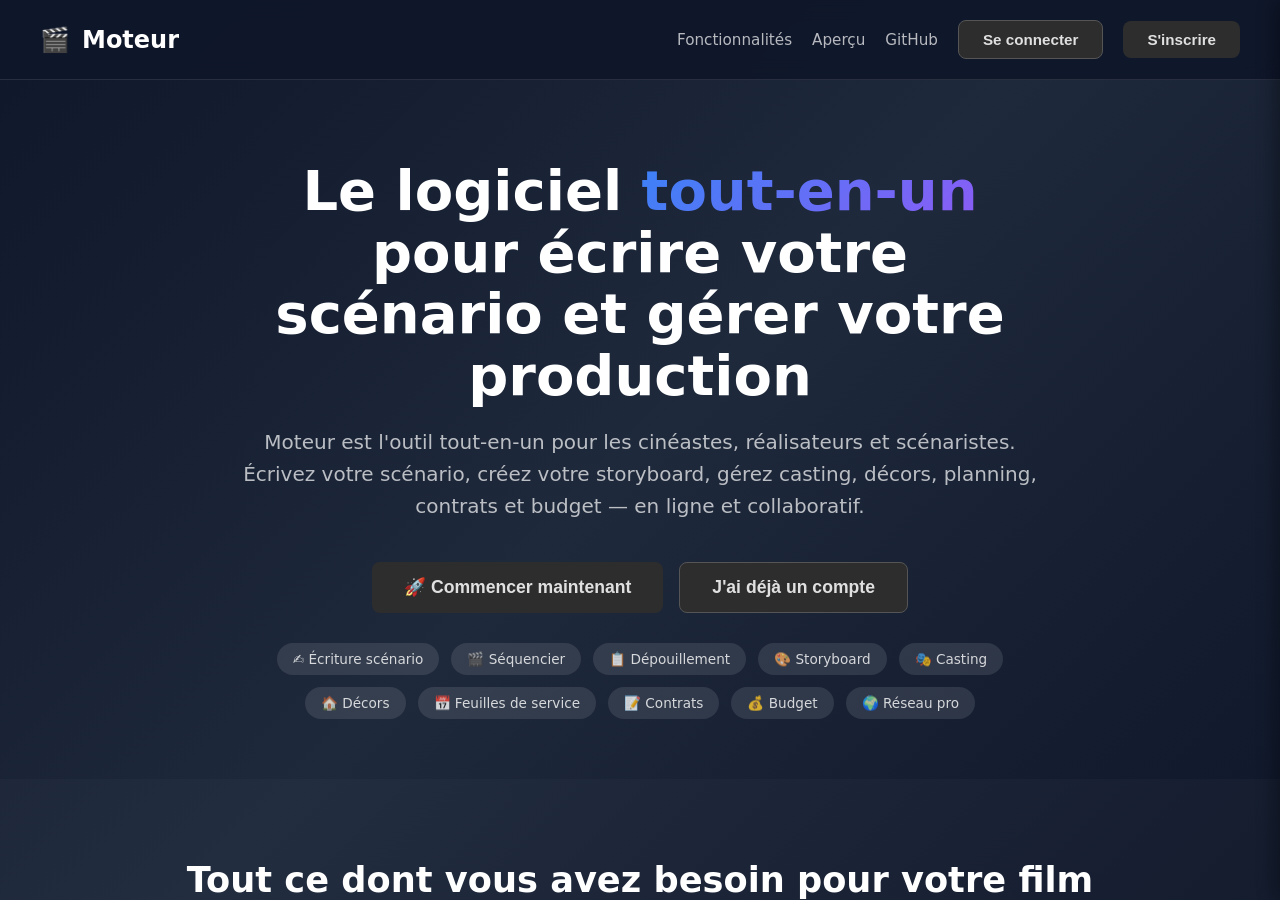
==== index.html @ ce7e1145 "Feuille de service : version du soir par défaut, complète au choix Co-Authored-By: Claude Opus 5.5 <" ====
<!doctype html>
<!-- ===========================================================================
     FICHIER GENERE — NE PAS MODIFIER A LA MAIN (v602)
     Il est fabrique depuis une source separee (depot prive), commentaires
     retires. Une modification faite ici serait perdue a la prochaine
     fabrication.
     =========================================================================== -->
<html lang="fr">
<!-- moteur.studio — Copyright (c) 2025-2026 Guillaume de Mauroy. Tous droits réservés.
     Code propriétaire. Toute reproduction ou réutilisation, totale ou partielle,
     est interdite sans autorisation écrite. Licence : voir le fichier LICENSE. -->
<head>
<meta charset="utf-8">
<title>Moteur - Logiciel d'écriture de scénario et gestion de production film</title>
<meta name="viewport" content="width=device-width,initial-scale=1,viewport-fit=cover">

<meta name="description" content="Logiciel d'écriture de scénario et gestion de production audiovisuelle. Écrivez votre scénario, créez storyboard, séquencier, casting, planning et budget. L'outil complet pour cinéastes et scénaristes.">
<meta name="keywords" content="logiciel écriture scénario, logiciel scénario, écrire un scénario, logiciel cinéma, gestion production film, storyboard, séquencier, planning tournage, budget film, casting, court-métrage, logiciel réalisateur, screenwriting software, celtx alternative, final draft alternative">
<meta name="author" content="Moteur">
<meta name="robots" content="index, follow">
<link rel="canonical" href="https://moteur.studio/">

<meta property="og:type" content="website">
<meta property="og:url" content="https://moteur.studio/">
<meta property="og:title" content="Moteur - Logiciel d'écriture de scénario et production film">
<meta property="og:description" content="L'application tout-en-un pour gérer vos projets de films. Scénario, casting, planning, budget, storyboard. Gratuit et collaboratif.">
<meta property="og:image" content="https://moteur.studio/Og-image.png">
<meta property="og:locale" content="fr_FR">
<meta property="og:site_name" content="Moteur">

<meta name="twitter:card" content="summary_large_image">
<meta name="twitter:url" content="https://moteur.studio/">
<meta name="twitter:title" content="Moteur - Logiciel d'écriture de scénario et production film">
<meta name="twitter:description" content="L'application tout-en-un pour gérer vos projets de films. Scénario, casting, planning, budget, storyboard.">
<meta name="twitter:image" content="https://moteur.studio/Og-image.png">

<link rel="icon" type="image/svg+xml" href="data:image/svg+xml,<svg xmlns='http://www.w3.org/2000/svg' viewBox='0 0 100 100'><text y='.9em' font-size='90'>🎬</text></svg>">
<script>
try{var _mr=sessionStorage.getItem("moteur_redirect");if(_mr){sessionStorage.removeItem("moteur_redirect");history.replaceState(null,"",_mr)}}catch(e){}window.__moteurWanted=null;window.moteurAuth=function(mode){window.__moteurWanted=mode||"login";try{document.documentElement.style.cursor="progress"}catch(e){}};
</script>
<link rel="apple-touch-icon" href="data:image/svg+xml,<svg xmlns='http://www.w3.org/2000/svg' viewBox='0 0 100 100'><text y='.9em' font-size='90'>🎬</text></svg>">

<meta name="theme-color" content="#3b82f6">
<meta name="apple-mobile-web-app-capable" content="yes">
<meta name="apple-mobile-web-app-status-bar-style" content="default">

<link rel="preconnect" href="https://txjuniuzqxpxghubluxm.supabase.co" crossorigin>
<link rel="preconnect" href="https://cdn.jsdelivr.net" crossorigin>
<link rel="preconnect" href="https://fonts.gstatic.com" crossorigin>

<link rel="stylesheet" href="https://fonts.googleapis.com/css2?family=Courier+Prime:ital,wght@0,400;0,700;1,400;1,700&family=Caveat:wght@500;700&display=swap" media="print" onload="this.media='all'; this.onload=null;">
<noscript><link href="https://fonts.googleapis.com/css2?family=Courier+Prime:ital,wght@0,400;0,700;1,400;1,700&family=Caveat:wght@500;700&display=swap" rel="stylesheet"></noscript>

<script defer src="https://cdn.jsdelivr.net/npm/@supabase/supabase-js@2.116.0/dist/umd/supabase.js" integrity="sha384-iLddHTLokph6Omwoyid4XKxHaWa6w41BnoEj0q5oOrzmYPpHIKt1wyjReA7s//pP" crossorigin="anonymous" onerror="window.__sbEchec = 1;"></script>


<script>
window.addEventListener("load",function(){});function setVH(){const vh=window.innerHeight*.01;document.documentElement.style.setProperty("--vh",`${vh}px`);document.documentElement.style.setProperty("--real-vh",`${vh}px`)}setVH();window.addEventListener("resize",setVH);window.addEventListener("orientationchange",function(){setTimeout(setVH,100)});if(!("scrollBehavior"in document.documentElement.style)){window.smoothScrollTo=function(element,options){const start=window.pageYOffset;const target=element.getBoundingClientRect().top+start;const duration=300;let startTime=null;function animation(currentTime){if(startTime===null)startTime=currentTime;const timeElapsed=currentTime-startTime;const progress=Math.min(timeElapsed/duration,1);const ease=progress<.5?2*progress*progress:1-Math.pow(-2*progress+2,2)/2;window.scrollTo(0,start+(target-start)*ease);if(timeElapsed<duration)requestAnimationFrame(animation)}requestAnimationFrame(animation)}}
</script>

<style>
  *, *::before, *::after {
    -webkit-box-sizing: border-box;
    box-sizing: border-box;
  }
  html {
    -webkit-text-size-adjust: 100%;
    -moz-text-size-adjust: 100%;
    text-size-adjust: 100%;
  }
  :root {
    --vh: 1vh;
  }
  @supports (-webkit-touch-callout: none) {
    :root {
      --vh: calc(var(--real-vh, 1vh));
    }
  }
  @media (prefers-reduced-motion: no-preference) {
    html {
      scroll-behavior: smooth;
    }
  }
  :root {
  --z-sticky: 10;
  --z-float: 1000;
  --z-dropdown: 2000;
  --z-overlay: 3000;
  --z-modal: 3100;
  --z-modal-top: 4000;
  --z-loading: 5000;
  --z-toast: 6000;
  --z-tooltip: 7000;
  --primary: #2b6ef6; --bg: #f4f6f8; --panel-bg: #ffffff; --text-main: #333333; --text-sec: #666666; --border: #dddddd; --input-bg: #ffffff; --highlight: #fff3cd; --danger: #ff4444; --success: #28a745; --locked: #ff9800; --shadow: rgba(0,0,0,0.05); --radius: 8px; --blur: 0px; --glass-bg: rgba(255,255,255,1); --glass-border: var(--border); }
  body.dark-mode { --primary: #4a90e2; --bg: #121212; --panel-bg: #1e1e1e; --text-main: #e0e0e0; --text-sec: #aaaaaa; --border: #333333; --input-bg: #2d2d2d; --highlight: #4a4a20; --shadow: rgba(0,0,0,0.3); --glass-bg: rgba(30,30,30,1); --glass-border: var(--border); }
  @media print {
    body, body.dark-mode { --bg: #ffffff; --panel-bg: #ffffff; --text-main: #000000; --text-sec: #444444; --border: #999999; --input-bg: #ffffff; --highlight: #f0f0f0; --shadow: rgba(0,0,0,0.15); }
  }
  * { box-sizing: border-box; }
  body { font-family: system-ui, -apple-system, BlinkMacSystemFont, 'Segoe UI', 'Helvetica Neue', Arial, sans-serif; margin: 0; background: var(--bg); color: var(--text-main); display: -webkit-box; display: -webkit-flex; display: flex; -webkit-flex-direction: column; flex-direction: column; height: 100vh; height: calc(var(--vh, 1vh) * 100); min-height: -webkit-fill-available; overflow: hidden; -webkit-overflow-scrolling: touch; }
  #auth-view { position: fixed; top: 0; left: 0; width: 100%; height: 100%; background: linear-gradient(135deg, #f5f7fa 0%, #c3cfe2 100%); z-index: var(--z-modal); display: flex; justify-content: center; align-items: center; flex-direction: column; }
  body.dark-mode #auth-view { background: linear-gradient(135deg, #1a1a1a 0%, #2d2d2d 100%); }
  .spinner { display: inline-block; width: 16px; height: 16px; border: 2px solid rgba(255,255,255,0.3); border-radius: 50%; border-top-color: #fff; animation: spin 0.8s linear infinite; margin-right: 8px; vertical-align: middle; }
  .spinner.dark { border-color: rgba(0,0,0,0.2); border-top-color: var(--primary); }
  @keyframes spin { to { transform: rotate(360deg); } }
  .btn-loading { opacity: 0.8; pointer-events: none; }
  .toast-container { position: fixed; bottom: 20px; right: 20px; z-index: var(--z-toast); display: -webkit-box; display: -webkit-flex; display: flex; -webkit-flex-direction: column; flex-direction: column; gap: 10px; pointer-events: none; }
  .toast-container > *:not(:last-child) { margin-bottom: 10px; } 
  .toast { padding: 15px 20px; border-radius: 8px; color: white; font-weight: 500; box-shadow: 0 4px 15px rgba(0,0,0,0.2); display: -webkit-box; display: -webkit-flex; display: flex; -webkit-align-items: center; align-items: center; gap: 10px; -webkit-animation: toastIn 0.3s ease, toastOut 0.3s ease 2.7s forwards; animation: toastIn 0.3s ease, toastOut 0.3s ease 2.7s forwards; pointer-events: auto; max-width: 350px; }
  .toast > *:not(:last-child) { margin-right: 10px; } 
  .toast.success { background: linear-gradient(135deg, #28a745 0%, #218838 100%); }
  .toast.error { background: linear-gradient(135deg, #dc3545 0%, #c82333 100%); }
  .toast.warning { background: linear-gradient(135deg, #ffc107 0%, #e0a800 100%); color: #333; }
  .toast.info { background: linear-gradient(135deg, #17a2b8 0%, #138496 100%); }
  .toast-icon { font-size: 1.2rem; }
  .toast-message { flex: 1; }
  .toast-close { background: none; border: none; color: inherit; font-size: 1.2rem; cursor: pointer; opacity: 0.8; }
  .toast-close:hover { opacity: 1; }
  @-webkit-keyframes toastIn { from { -webkit-transform: translateX(100%); transform: translateX(100%); opacity: 0; } to { -webkit-transform: translateX(0); transform: translateX(0); opacity: 1; } }
  @keyframes toastIn { from { -webkit-transform: translateX(100%); transform: translateX(100%); opacity: 0; } to { -webkit-transform: translateX(0); transform: translateX(0); opacity: 1; } }
  @-webkit-keyframes toastOut { from { -webkit-transform: translateX(0); transform: translateX(0); opacity: 1; } to { -webkit-transform: translateX(100%); transform: translateX(100%); opacity: 0; } }
  @keyframes toastOut { from { -webkit-transform: translateX(0); transform: translateX(0); opacity: 1; } to { -webkit-transform: translateX(100%); transform: translateX(100%); opacity: 0; } }
  @media (max-width: 768px) {
    #dashboard-view { padding: 15px; }
    .dash-header { flex-direction: column; gap: 15px; align-items: flex-start; }
    .dash-header > div:last-child { width: 100%; display: flex; flex-wrap: wrap; gap: 8px; }
    .dash-header button { flex: 1; min-width: 100px; font-size: 0.85rem; padding: 8px 12px; }
    .public-profile-header { padding: 15px; flex-direction: column; gap: 10px; align-items: flex-start; }
    .public-profile-body { padding: 15px; }
    .contacts-header { padding: 15px; flex-direction: column; gap: 10px; align-items: flex-start; }
    .contacts-body { padding: 15px; }
    .contacts-tabs { flex-wrap: wrap; }
    .contacts-grid { grid-template-columns: 1fr; }
    .profile-modal-overlay { padding: 10px; }
    .profile-modal-box { max-width: 100%; }
    .global-search-container { width: 100%; max-width: 100%; }
    .permissions-container { width: 100%; max-width: 100%; }
    .toast-container { left: 10px; right: 10px; bottom: 10px; }
    .toast { max-width: 100%; }
    .expenses-container { flex-direction: column; padding: 15px; }
    .expenses-sidebar { width: 100%; }
    .expenses-summary { grid-template-columns: 1fr; }
    header { padding: 10px 15px; flex-wrap: wrap; gap: 10px; }
    header input { font-size: 1rem; width: 100%; }
    .project-info { width: 100%; }
    .global-actions { width: 100%; display: flex; flex-wrap: wrap; gap: 5px; }
    .global-actions button { flex: 1; min-width: 80px; font-size: 0.75rem; padding: 6px 8px; }
    .presence-bar { display: none; }
    .tabs-nav { padding: 0 10px; gap: 5px; }
    .tab-btn { padding: 10px 8px; font-size: 0.8rem; }
    main { padding: 15px; padding-right: 15px; }
    #quick-nav { display: none !important; }
    .board-sidebar { position: fixed !important; left: -280px; top: 0; height: 100vh; z-index: 1000; transition: left 0.3s ease; }
    .permissions-table { font-size: 0.75rem; display: block; overflow-x: auto; }
    .permissions-table th, .permissions-table td { padding: 6px 4px; }
  }
  @media (max-width: 480px) {
    * { box-sizing: border-box; max-width: 100vw; }
    body, html { overflow-x: hidden; }
    .auth-box { padding: 20px 15px; margin: 10px; width: calc(100% - 20px); }
    button, .auth-btn, .tab-btn { min-height: 44px; }
    input, select, textarea, .profile-input, .auth-input { font-size: 16px !important; padding: 12px; width: 100%; }
    .menu-dropdown { 
      position: fixed !important; 
      left: 10px !important; 
      right: 10px !important; 
      top: auto !important; 
      bottom: 70px !important; 
      max-height: 60vh; 
      overflow-y: auto; 
      z-index: var(--z-dropdown);
      width: auto !important;
    }
    .universe-container { flex-direction: column; height: auto; }
    .universe-sidebar { 
      width: 100% !important; 
      min-width: 100% !important; 
      max-height: none !important; 
      padding: 10px !important; 
      border-right: none !important;
      border-bottom: 1px solid var(--border);
    }
    .universe-sidebar > div { margin-bottom: 10px; }
    .universe-view-toggle { 
      position: relative !important; 
      top: 0 !important; 
      right: 0 !important; 
      margin: 10px auto; 
      display: flex; 
      justify-content: center;
    }
    .universe-scene { min-height: 400px; width: 100%; }
    #universe-map { min-height: 400px; }
    .profile-section { 
      padding: 12px !important; 
      margin-bottom: 12px !important; 
      overflow: hidden;
    }
    .profile-section h3 { font-size: 0.95rem; }
    .profile-section > div { width: 100%; }
    .profile-section label { 
      display: flex !important; 
      flex-wrap: wrap !important; 
      align-items: flex-start !important;
      gap: 8px;
      width: 100%;
    }
    .profile-section label input[type="checkbox"] { flex-shrink: 0; margin-top: 3px; }
    .profile-section label span { flex: 1; min-width: 0; word-wrap: break-word; }
    .profile-section div[style*="grid-template-columns"] { 
      display: flex !important; 
      flex-direction: column !important; 
      gap: 10px !important; 
    }
    .profile-section div[style*="display: flex"][style*="gap"] {
      flex-direction: column !important;
      gap: 10px !important;
    }
    .profile-section div[style*="border-radius: 12px"][style*="padding: 15px"] {
      width: 100% !important;
      min-height: auto !important;
    }
    .tabs-nav { 
      display: flex !important;
      overflow-x: auto !important; 
      -webkit-overflow-scrolling: touch; 
      flex-wrap: nowrap !important; 
      padding: 5px;
      gap: 3px;
      width: 100%;
    }
    .tabs-nav .tab-btn, .tab-btn { 
      flex-shrink: 0 !important; 
      padding: 8px 10px !important; 
      font-size: 0.7rem !important; 
      white-space: nowrap !important;
      min-width: auto !important;
    }
    .tabs-nav.adaptive { flex-wrap: nowrap !important; }
    .tabs-nav.adaptive .tab-btn { 
      flex: 0 0 auto !important; 
      min-width: auto !important; 
      max-width: none !important;
    }
    div[style*="border-bottom"] > div[style*="display: flex"] {
      overflow-x: auto !important;
      -webkit-overflow-scrolling: touch;
      flex-wrap: nowrap !important;
    }
    header { 
      padding: 8px !important; 
      flex-wrap: wrap !important; 
      gap: 8px !important; 
    }
    header .project-info { width: 100%; }
    header input[type="text"] { font-size: 0.9rem !important; }
    .global-actions { 
      width: 100%; 
      display: flex; 
      flex-wrap: wrap; 
      gap: 5px;
      justify-content: flex-start;
    }
    .global-actions button { 
      padding: 6px 8px !important; 
      font-size: 0.7rem !important; 
      flex: 0 0 auto;
    }
    .board-sidebar { display: none !important; }
    #screenplayEditor { padding: 10px !important; font-size: 14px !important; }
    main { padding: 10px !important; }
    .contacts-header { padding: 10px 15px; flex-direction: row; flex-wrap: wrap; gap: 10px; }
    .contacts-header h1 { font-size: 1rem; width: 100%; }
    .contacts-body { padding: 10px; }
    .contacts-tabs { flex-wrap: wrap; gap: 5px; }
    .contacts-tab { padding: 6px 10px; font-size: 0.7rem; }
    #contacts-sub-tabs { overflow-x: auto; flex-wrap: nowrap; }
    #contacts-sub-tabs .contacts-tab { flex-shrink: 0; white-space: nowrap; }
    .profile-modal-overlay { padding: 0 !important; }
    .profile-modal-box { 
      border-radius: 0 !important; 
      max-height: 100vh !important; 
      height: 100vh !important; 
      width: 100% !important;
      max-width: 100% !important;
    }
    .profile-modal-header { padding: 15px; }
    .profile-modal-body { padding: 12px; }
    .confirm-modal-box { width: 95% !important; padding: 15px; }
    .project-grid { grid-template-columns: 1fr !important; }
    .fan-card { width: calc(50% - 8px); min-width: 120px; padding: 8px; }
    .fan-card .card-photo { width: 45px; height: 45px; }
    .fan-card .card-name { font-size: 0.7rem; }
    p, span, div, label { word-wrap: break-word; overflow-wrap: break-word; }
    img { max-width: 100%; height: auto; }
    #screenplayEditor { padding: 10px !important; font-size: 14px !important; }
    .confirm-modal-box { padding: 20px; width: 95%; }
    .confirm-modal-btn { padding: 10px 15px; font-size: 0.85rem; min-width: 80px; }
    .toast { padding: 10px 15px; font-size: 0.85rem; }
    body, html { overflow-x: hidden; }
    * { max-width: 100vw; }
  }
  @media (max-width: 375px) {
    .tab-btn { font-size: 0.7rem; padding: 6px 8px; }
    .fan-card { width: calc(50% - 5px); min-width: 110px; padding: 8px; }
    .fan-card .card-photo { width: 40px; height: 40px; }
    .contacts-tab { padding: 6px 8px; font-size: 0.7rem; }
    #contacts-sub-tabs .contacts-tab { padding: 5px 6px; font-size: 0.65rem; }
    .profile-modal-name { font-size: 1rem; }
    .global-actions button { font-size: 0.65rem; padding: 4px 6px; }
  }
  .auth-box { background: var(--panel-bg); padding: 40px; border-radius: 12px; box-shadow: 0 10px 25px var(--shadow); width: 100%; max-width: 400px; text-align: center; border: 1px solid var(--border); }
  .auth-input { width: 100%; padding: 12px; margin-bottom: 15px; border: 1px solid var(--border); border-radius: 6px; font-size: 1rem; background: var(--input-bg); color: var(--text-main); }
  .auth-btn { width: 100%; padding: 12px; background: var(--primary); color: white; border: none; border-radius: 6px; font-size: 1rem; font-weight: bold; cursor: pointer; }
  .auth-link { display: block; margin-top: 15px; color: var(--text-sec); font-size: 0.85rem; cursor: pointer; text-decoration: underline; }
  .auth-error { color: var(--danger); font-size: 0.85rem; margin-bottom: 15px; display: none; padding: 10px; background: rgba(255, 68, 68, 0.1); border-radius: 4px; }
  .auth-success { color: var(--success); font-size: 0.85rem; margin-bottom: 15px; display: none; padding: 10px; background: rgba(40, 167, 69, 0.1); border-radius: 4px; }
  #dashboard-view { display: none; flex-direction: column; height: 100%; width: 100%; background: var(--bg); padding: 40px; overflow-y: auto; }
  .dash-header { display: flex; justify-content: space-between; align-items: center; margin-bottom: 30px; max-width: 1200px; margin-left: auto; margin-right: auto; width: 100%; }
  .project-grid { display: grid; grid-template-columns: repeat(auto-fill, minmax(280px, 1fr)); gap: 20px; max-width: 1200px; margin: 0 auto; width: 100%; }
  .contacts-view { display: none; flex-direction: column; width: 100%; height: 100vh; background: var(--bg); position: fixed; top: 0; left: 0; right: 0; bottom: 0; z-index: 1000; }
  .contacts-view.active { display: flex; }
  .contacts-header { background: var(--panel-bg); padding: 20px 40px; border-bottom: 1px solid var(--border); display: flex; justify-content: space-between; align-items: center; }
  .contacts-header h1 { margin: 0; font-size: 1.5rem; }
  .contacts-body { flex: 1; overflow-y: auto; padding: 20px 40px; }
  .contacts-tabs { display: flex; gap: 10px; margin-bottom: 20px; }
  .contacts-tab { padding: 10px 20px; background: var(--panel-bg); border: 1px solid var(--border); border-radius: 6px; cursor: pointer; font-weight: 600; }
  .contacts-grid { display: grid; grid-template-columns: repeat(auto-fill, minmax(300px, 1fr)); gap: 15px; }
  .courses-view,
  .public-profile-view { display: none; flex-direction: column; width: 100%; height: 100vh; background: var(--bg); }
  .forum-header,
  .courses-header { background: var(--panel-bg); padding: 20px 40px; border-bottom: 1px solid var(--border); display: flex; justify-content: space-between; align-items: center; }
  .forum-header h1 { margin: 0; font-size: 1.5rem; }
  @media (max-width: 900px) {
    .courses-body { flex-direction: column; gap: 0; overflow-y: auto; }
    .courses-rail { flex: none; width: 100%; box-sizing: border-box; padding: 14px 16px; border-right: none; border-bottom: 1px solid var(--border); overflow: visible; }
    .courses-tabs { flex-direction: row; flex-wrap: nowrap; overflow-x: auto; -webkit-overflow-scrolling: touch; gap: 6px; padding-bottom: 4px; }
    .courses-tab { flex: none; white-space: nowrap; border: 1px solid var(--border); }
    .courses-tab-apart { margin-top: 0; padding-top: 8px; border-top: 1px solid var(--border); border-radius: 7px; }
    .courses-toc { display: none; }
    .courses-main { overflow: visible; padding: 18px 16px 60px; }
  }
  .dropdown-menu.show { display: block !important; }
  .nav-dropdown .dropdown-menu { margin-top: 0 !important; padding-top: 5px; }
  .nav-dropdown .dropdown-menu > div:first-child { margin-top: 5px; }
  .editor-toolbar { display: flex; gap: 8px; padding: 10px 12px; background: var(--panel-bg); border: 1px solid var(--border); border-radius: 10px 10px 0 0; flex-wrap: wrap; align-items: center; }
  .editor-toolbar button { width: 32px; height: 32px; display: flex; align-items: center; justify-content: center; background: var(--bg); border: 1px solid var(--border); border-radius: 6px; cursor: pointer; font-size: 0.9rem; transition: all 0.2s; color: var(--text-main); }
  .moteur-icon { display: inline-flex; align-items: center; justify-content: center; flex-shrink: 0; width: 20px; height: 20px; }
  .moteur-icon svg { width: 100%; height: 100%; }
  .moteur-icon .emoji { line-height: 1; }
  .icon-style-duotone .moteur-icon { width: 28px; height: 28px; border-radius: 6px; padding: 5px; }
  .icon-style-duotone .moteur-icon svg { stroke-width: 1.75; }
  .icon-style-duotone .moteur-icon .emoji { display: none; }
  .icon-style-duotone .moteur-icon.cat-writing { background: rgba(59, 130, 246, 0.15); }
  .icon-style-duotone .moteur-icon.cat-writing svg { stroke: #3b82f6; }
  .icon-style-duotone .moteur-icon.cat-visual { background: rgba(139, 92, 246, 0.15); }
  .icon-style-duotone .moteur-icon.cat-visual svg { stroke: #8b5cf6; }
  .icon-style-duotone .moteur-icon.cat-casting { background: rgba(245, 158, 11, 0.15); }
  .icon-style-duotone .moteur-icon.cat-casting svg { stroke: #f59e0b; }
  .icon-style-duotone .moteur-icon.cat-production { background: rgba(16, 185, 129, 0.15); }
  .icon-style-duotone .moteur-icon.cat-production svg { stroke: #10b981; }
  .icon-style-duotone .moteur-icon.cat-admin { background: rgba(239, 68, 68, 0.15); }
  .icon-style-duotone .moteur-icon.cat-admin svg { stroke: #ef4444; }
  .icon-style-duotone .moteur-icon.cat-social { background: rgba(236, 72, 153, 0.15); }
  .icon-style-duotone .moteur-icon.cat-social svg { stroke: #ec4899; }
  .icon-style-duotone .moteur-icon.cat-system { background: rgba(100, 116, 139, 0.15); }
  .icon-style-duotone .moteur-icon.cat-system svg { stroke: #64748b; }
  .icon-style-duotone .moteur-icon.cat-help { background: rgba(6, 182, 212, 0.15); }
  .icon-style-duotone .moteur-icon.cat-help svg { stroke: #06b6d4; }
  .editor-toolbar select { padding: 6px 10px; border: 1px solid var(--border); border-radius: 6px; background: var(--bg); color: var(--text-main); font-size: 0.85rem; height: 32px; }
  .editor-toolbar .separator { width: 1px; height: 20px; background: var(--border); margin: 0 4px; }
  .editor-content { width: 100%; min-height: 120px; padding: 15px; border: 1px solid var(--border); border-top: none; border-radius: 0 0 10px 10px; background: var(--bg); color: var(--text-main); font-size: 1rem; line-height: 1.6; outline: none; }
  .editor-content:focus { border-color: var(--primary); }
  .editor-content:empty:before { content: attr(data-placeholder); color: var(--text-sec); pointer-events: none; }
  .editor-box { background: var(--panel-bg); border-radius: 12px; overflow: hidden; border: 1px solid var(--border); }
  .editor-actions { display: flex; justify-content: space-between; align-items: center; padding: 12px 15px; background: var(--panel-bg); border-top: 1px solid var(--border); }
  .editor-btn { padding: 8px 16px; border-radius: 8px; border: 1px solid var(--border); background: var(--bg); color: var(--text-main); cursor: pointer; font-size: 0.9rem; display: flex; align-items: center; gap: 6px; transition: all 0.2s; }
  .editor-btn:hover { border-color: var(--primary); color: var(--primary); }
  .editor-btn-primary { background: var(--primary); color: white; border-color: var(--primary); font-weight: 600; }
  .editor-btn-primary:hover { opacity: 0.9; color: white; }
  .image-preview { max-width: 100%; max-height: 200px; border-radius: 8px; margin: 10px 15px; }
  .image-preview-container { position: relative; display: inline-block; margin: 10px 15px; }
  .image-preview-container .remove-image { position: absolute; top: -8px; right: -8px; background: var(--danger); color: white; border: none; border-radius: 50%; width: 24px; height: 24px; cursor: pointer; font-size: 12px; display: flex; align-items: center; justify-content: center; box-shadow: 0 2px 5px rgba(0,0,0,0.2); }
  .courses-view.active { display: flex; }
  .courses-header h1 { margin: 0; font-size: 1.5rem; }
  .courses-body { flex: 1; min-height: 0; display: flex; gap: 32px; padding: 0; overflow: hidden; }
  .courses-rail { flex: 0 0 258px; overflow-y: auto; padding: 22px 0 40px 40px; border-right: 1px solid var(--border); }
  .courses-search { width: 100%; box-sizing: border-box; margin-bottom: 18px; padding: 9px 12px; border: 1px solid var(--border); border-radius: 8px; background: var(--input-bg); color: var(--text-main); font-family: inherit; font-size: 0.88rem; }
  .courses-search:focus { outline: 2px solid var(--primary); outline-offset: -1px; }
  .courses-tabs { display: flex; flex-direction: column; gap: 2px; }
  .courses-tab { display: flex; align-items: baseline; gap: 10px; padding: 8px 12px; border-radius: 7px; cursor: pointer; font-weight: 600; font-size: 0.94rem; color: var(--text-main); border: 1px solid transparent; }
  .courses-tab:hover { background: var(--bg); }
  .courses-tab.active { background: var(--primary); color: #fff; }
  .courses-tab-n { font-family: 'Courier Prime', monospace; font-size: 0.82rem; opacity: 0.55; flex: none; min-width: 14px; }
  .courses-tab.active .courses-tab-n { opacity: 0.85; }
  .courses-tab-apart { margin-top: 12px; padding-top: 14px; border-top: 1px solid var(--border); border-radius: 0 0 7px 7px; }
  .courses-toc { margin-top: 20px; padding-top: 16px; border-top: 1px solid var(--border); display: flex; flex-direction: column; gap: 1px; }
  .courses-toc:empty { display: none; }
  .courses-toc-h { font-size: 0.78rem; color: var(--text-sec); margin-bottom: 8px; padding-left: 12px; }
  .courses-toc a { padding: 5px 12px 5px 13px; border-left: 2px solid transparent; color: var(--text-sec); text-decoration: none; font-size: 0.86rem; line-height: 1.4; }
  .courses-toc a:hover { color: var(--text-main); }
  .courses-toc a.here { border-left-color: var(--primary); color: var(--primary); font-weight: 600; }
  .courses-main { flex: 1; min-width: 0; overflow-y: auto; padding: 22px 40px 80px 0; scroll-behavior: smooth; }
  .courses-content { max-width: 68ch; }
  .courses-section { margin-bottom: 30px; }
  .courses-section:last-child { margin-bottom: 0; }
  .courses-section h2 { color: var(--text-main); margin: 0 0 22px 0; font-size: 1.55rem; letter-spacing: -0.015em; }
  .courses-section h3 { color: var(--text-main); margin: 38px 0 10px 0; font-size: 1.08rem; padding-top: 18px; border-top: 1px solid var(--border); scroll-margin-top: 20px; }
  .courses-section h3:first-of-type { border-top: none; padding-top: 0; margin-top: 26px; }
  .courses-section p { color: var(--text-main); line-height: 1.75; margin: 10px 0; }
  .courses-section ul { margin: 10px 0; padding-left: 22px; }
  .courses-section li { color: var(--text-main); line-height: 1.75; margin: 7px 0; }
  .courses-results { max-width: 68ch; }
  .courses-results:empty { display: none; }
  .courses-res-h { font-size: 0.86rem; color: var(--text-sec); margin: 0 0 14px; }
  .courses-res { display: block; width: 100%; text-align: left; background: transparent; border: none; border-top: 1px solid var(--border); padding: 13px 0; cursor: pointer; color: var(--text-main); font-family: inherit; }
  .courses-res:hover { background: var(--bg); }
  .courses-res strong { display: block; font-size: 0.98rem; margin-bottom: 3px; }
  .courses-res span { font-size: 0.83rem; color: var(--text-sec); }
  .courses-tip { background: rgba(99, 102, 241, 0.1); border-left: 4px solid var(--primary); padding: 15px; border-radius: 0 8px 8px 0; margin: 15px 0; }
  .courses-tip strong { color: var(--primary); }
  .courses-warning { background: rgba(245, 158, 11, 0.1); border-left: 4px solid #f59e0b; padding: 15px; border-radius: 0 8px 8px 0; margin: 15px 0; }
  .courses-warning strong { color: #f59e0b; }
  .courses-term { background: var(--bg); border: 1px solid var(--border); border-radius: 8px; padding: 15px; margin: 10px 0; }
  .courses-term dt { font-weight: bold; color: var(--primary); font-size: 1rem; margin-bottom: 5px; }
  .courses-term dd { margin: 0; color: var(--text-main); line-height: 1.6; }
  .notion { cursor: help; border-bottom: 1px dotted var(--primary); position: relative; }
  .notion:hover { color: var(--primary); }
  .notion-tooltip { position: fixed; z-index: var(--z-tooltip); background: var(--panel-bg); border: 1px solid var(--border); border-radius: 12px; box-shadow: 0 8px 30px rgba(0,0,0,0.3); padding: 20px; max-width: 400px; min-width: 300px; display: none; }
  .notion-tooltip.visible { display: block; }
  .notion-tooltip-title { font-size: 1.1rem; font-weight: bold; color: var(--primary); margin-bottom: 10px; border-bottom: 2px solid var(--primary); padding-bottom: 8px; }
  .notion-tooltip-content { color: var(--text-main); line-height: 1.7; font-size: 0.95rem; }
  .notion-tooltip-content p { margin: 10px 0; }
  .notion-tooltip-image { margin: 15px 0; text-align: center; }
  .notion-tooltip-image img, .notion-tooltip-image svg { max-width: 100%; height: auto; border-radius: 8px; }
  .notion-tooltip-example { background: var(--bg); border-left: 3px solid var(--primary); padding: 10px 15px; margin: 10px 0; font-style: italic; font-size: 0.9rem; }
  .contact-card { background: var(--panel-bg); border: 1px solid var(--border); border-radius: 8px; padding: 15px; }
  .contact-card-header { display: flex; align-items: center; gap: 10px; margin-bottom: 10px; }
  .contact-card-photo { width: 50px; height: 50px; border-radius: 50%; background: var(--bg); display: flex; align-items: center; justify-content: center; font-size: 1.5rem; overflow: hidden; }
  .contact-card-photo img,
.fan-card .card-photo img,
.profile-modal-photo img,
.global-search-card-photo img,
.permissions-user-photo img,
.compact-card-photo img { width: 100%; height: 100%; object-fit: cover; }
  .contact-card-name { font-weight: bold; font-size: 1rem; }
  .contact-card-role { font-size: 0.85rem; color: var(--text-sec); }
  .contact-card-info { font-size: 0.85rem; color: var(--text-sec); margin-top: 8px; }
  .contact-card-actions { display: flex; gap: 8px; margin-top: 10px; }
  .contact-card-actions button { padding: 5px 10px; font-size: 0.8rem; border-radius: 4px; cursor: pointer; border: 1px solid var(--border); background: var(--bg); }
  .save-contact-btn { background: none; border: none; cursor: pointer; font-size: 1rem; padding: 2px 5px; border-radius: 4px; }
  .save-contact-btn:hover { background: var(--bg); }
  .save-contact-btn.saved { color: var(--success); }
.universe-container { position: relative; width: 100%; height: calc(100vh - 180px); height: calc(var(--vh, 1vh) * 100 - 180px); min-height: 500px; overflow: visible; display: -webkit-box; display: -webkit-flex; display: flex; -webkit-flex-direction: row; flex-direction: row; -webkit-align-items: stretch; align-items: stretch; }
@media (max-width: 768px) { .universe-container { flex-direction: column; height: auto; min-height: calc(100vh - 120px); } .universe-container .universe-sidebar { width: 100% !important; min-width: 100% !important; max-height: 300px; border-right: none !important; border-bottom: 1px solid var(--border); } .universe-container .universe-scene { min-height: 400px; } }
.universe-scene { position: relative; flex: 1; width: 100%; }
#universe-map { width: 100%; height: 100%; min-height: 500px; background: #1a1a2e; z-index: 1; }
body:not(.dark-mode) #universe-map { background: #f4f6f8; }
#universe-map.map-tiles-dark .leaflet-tile-pane { filter: invert(1) hue-rotate(180deg) brightness(0.92) contrast(0.88); }
.leaflet-container { background: #1a1a2e; }
body:not(.dark-mode) .leaflet-container { background: #f4f6f8; }
.map-profile-marker { width: 40px; height: 50px; position: relative; cursor: pointer; transition: transform 0.3s ease-out, z-index 0.2s, opacity 0.3s ease-out; animation: markerAppear 0.5s ease-out; }
.map-profile-marker:hover { transform: scale(2.5); z-index: 10000 !important; }
@keyframes markerAppear { 0% { opacity: 0; transform: scale(0.3) translateY(-20px); } 100% { opacity: 1; transform: scale(1) translateY(0); } }
.leaflet-marker-icon { transition: transform 0.4s ease-out !important; }
.map-profile-marker img { width: 100%; height: 40px; object-fit: cover; border-radius: 6px; border: 2px solid var(--primary); background: var(--panel-bg); }
.map-profile-marker .marker-label { position: absolute; bottom: -2px; left: 50%; transform: translateX(-50%); font-size: 7px; white-space: nowrap; background: rgba(0,0,0,0.8); color: white; padding: 1px 4px; border-radius: 3px; max-width: 80px; overflow: hidden; text-overflow: ellipsis; }
.map-profile-marker.project-marker img { border-color: #e94560; }
.map-profile-marker.actor-marker img { border-color: #4CAF50; }
.map-profile-marker.crew-marker img { border-color: #2196F3; }
.map-profile-marker.association-marker img { border-color: #FF9800; }
.map-profile-marker.enterprise-marker img { border-color: #9C27B0; }
.marker-cluster { background: rgba(110, 204, 57, 0.6); border-radius: 50%; }
.marker-cluster div { background: rgba(110, 204, 57, 0.9); border-radius: 50%; margin: 5px; width: 30px; height: 30px; display: flex; align-items: center; justify-content: center; font-weight: bold; color: white; }
.marker-cluster-small { background: rgba(181, 226, 140, 0.6); }
.marker-cluster-small div { background: rgba(110, 204, 57, 0.9); }
.marker-cluster-medium { background: rgba(241, 211, 87, 0.6); }
.marker-cluster-medium div { background: rgba(240, 194, 12, 0.9); }
.marker-cluster-large { background: rgba(253, 156, 115, 0.6); }
.marker-cluster-large div { background: rgba(241, 128, 23, 0.9); }
.map-hover-card { position: fixed; z-index: var(--z-tooltip); pointer-events: none; animation: fadeInCard 0.2s ease; }
@keyframes fadeInCard { from { opacity: 0; transform: scale(0.8); } to { opacity: 1; transform: scale(1); } }
.map-hover-card .fan-card { pointer-events: auto; margin: 0; box-shadow: 0 10px 40px rgba(0,0,0,0.5); }
.universe-view-toggle { position: absolute; top: 10px; right: 20px; z-index: var(--z-dropdown); background: var(--panel-bg); border-radius: 8px; padding: 5px; box-shadow: 0 2px 10px rgba(0,0,0,0.3); pointer-events: auto; }
.universe-scene { position: relative; }
.tuto-btn {
    display: inline-flex;
    align-items: center;
    gap: 5px;
    padding: 6px 12px;
    background: linear-gradient(135deg, #3b82f6, #8b5cf6);
    color: white;
    border: none;
    border-radius: 20px;
    font-size: 0.85rem;
    font-weight: 600;
    cursor: pointer;
    transition: all 0.2s;
    margin-top: 5px;
}
.tuto-btn:hover {
    transform: scale(1.05);
    box-shadow: 0 4px 15px rgba(59, 130, 246, 0.4);
}
.tuto-modal-overlay {
    position: fixed;
    top: 0;
    left: 0;
    right: 0;
    bottom: 0;
    background: rgba(0,0,0,0.7);
    z-index: var(--z-modal);
    display: flex;
    align-items: center;
    justify-content: center;
    opacity: 0;
    visibility: hidden;
    transition: all 0.3s;
}
.tuto-modal-overlay.show {
    opacity: 1;
    visibility: visible;
}
.tuto-modal {
    background: var(--panel-bg);
    border-radius: 16px;
    width: 90%;
    max-width: 800px;
    max-height: 85vh;
    display: flex;
    flex-direction: column;
    box-shadow: 0 20px 60px rgba(0,0,0,0.3);
    transform: scale(0.9);
    transition: transform 0.3s;
}
.tuto-modal-overlay.show .tuto-modal {
    transform: scale(1);
}
.tuto-modal-header {
    padding: 20px 25px;
    border-bottom: 1px solid var(--border);
    display: flex;
    justify-content: space-between;
    align-items: center;
}
.tuto-modal-header h2 {
    margin: 0;
    font-size: 1.4rem;
}
.tuto-modal-close {
    background: none;
    border: none;
    font-size: 1.5rem;
    cursor: pointer;
    color: var(--text-sec);
    padding: 5px;
}
.tuto-modal-close:hover {
    color: var(--text-main);
}
.tuto-modal-body {
    flex: 1;
    overflow-y: auto;
    padding: 0;
    display: flex;
}
.tuto-sidebar {
    width: 220px;
    min-width: 220px;
    background: var(--bg);
    border-right: 1px solid var(--border);
    overflow-y: auto;
    padding: 10px 0;
}
.tuto-sidebar-item {
    padding: 10px 15px;
    cursor: pointer;
    font-size: 0.85rem;
    border-left: 3px solid transparent;
    transition: all 0.2s;
}
.tuto-sidebar-item:hover {
    background: var(--highlight);
}
.tuto-sidebar-item.active {
    background: var(--highlight);
    border-left-color: var(--primary);
    font-weight: 600;
}
.tuto-content {
    flex: 1;
    padding: 25px;
    overflow-y: auto;
}
.tuto-content h3 {
    margin: 0 0 15px 0;
    color: var(--primary);
    font-size: 1.2rem;
}
.tuto-content p {
    margin: 0 0 12px 0;
    line-height: 1.6;
    color: var(--text-main);
}
.tuto-tip {
    background: linear-gradient(135deg, rgba(59, 130, 246, 0.1), rgba(139, 92, 246, 0.1));
    border-left: 3px solid var(--primary);
    padding: 12px 15px;
    border-radius: 0 8px 8px 0;
    margin: 15px 0;
    font-size: 0.9rem;
}
.tuto-tip strong {
    color: var(--primary);
}
@media (max-width: 768px) {
    .tuto-modal-body { flex-direction: column; }
    .tuto-sidebar { width: 100%; min-width: 100%; border-right: none; border-bottom: 1px solid var(--border); max-height: 150px; }
}
.universe-fan-container { display: flex; flex-direction: column; align-items: center; width: 100%; height: 100%; padding: 30px; gap: 40px; overflow-y: auto; }
.fan-category { width: 100%; max-width: 800px; }
.fan-category-header { text-align: center; margin-bottom: 20px; }
.fan-category-label { font-weight: bold; font-size: 1.1rem; color: var(--primary); background: var(--panel-bg); padding: 8px 20px; border-radius: 20px; border: 1px solid var(--border); display: inline-block; }
.fan-category-count { font-size: 0.85rem; color: var(--text-sec); margin-left: 10px; }
.fan-grid { display: flex; flex-wrap: wrap; justify-content: center; gap: 15px; }
.fan-card { background: var(--panel-bg); border: 2px solid var(--border); border-radius: 12px; padding: 15px; width: 140px; text-align: center; cursor: pointer; box-shadow: 0 4px 15px var(--shadow); transition: all 0.3s ease; display: flex; flex-direction: column; align-items: center; }
.fan-card:hover { transform: translateY(-8px); border-color: var(--primary); box-shadow: 0 12px 30px rgba(43, 110, 246, 0.3); }
.fan-card .card-photo { width: 70px; height: 70px; border-radius: 50%; margin-bottom: 10px; background: var(--bg); display: flex; align-items: center; justify-content: center; font-size: 2rem; overflow: hidden; border: 2px solid var(--border); }
.fan-card .card-name { font-weight: 600; font-size: 0.85rem; margin-bottom: 4px; white-space: nowrap; overflow: hidden; text-overflow: ellipsis; max-width: 120px; }
.fan-card .card-role { font-size: 0.75rem; color: var(--text-sec); }
.fan-card .card-city { font-size: 0.7rem; color: var(--primary); margin-top: 5px; }
.fan-card.project-card { background: linear-gradient(135deg, #1a1a2e 0%, #16213e 100%); border: 2px solid #e94560; }
.fan-card.project-card:hover { border-color: #ff6b6b; box-shadow: 0 12px 30px rgba(233, 69, 96, 0.4); }
.universe-view-toggle { display: flex; gap: 5px; background: var(--bg); padding: 4px; border-radius: 8px; border: 1px solid var(--border); }
.universe-view-toggle button { padding: 8px 15px; border: none; background: transparent; color: var(--text-sec); border-radius: 6px; cursor: pointer; font-size: 0.85rem; transition: all 0.2s; }
.universe-view-toggle button.active { background: var(--primary); color: white; }
.universe-view-toggle button:hover:not(.active) { background: var(--border); }
.profile-modal-overlay { position: fixed; top: 0; left: 0; width: 100%; height: 100%; background: rgba(0,0,0,0.8); display: flex; justify-content: center; align-items: center; z-index: var(--z-modal); padding: 20px; }
#pm-fiche { display: none; }
.profile-modal-body.pm-mode-fiche > .profile-modal-section { display: none !important; }
.profile-modal-body.pm-mode-fiche #pm-fiche { display: block; }
.profile-modal-body #pm-fiche .fid-head { display: none; }
.profile-modal-body #pm-fiche .data-card { border: none; box-shadow: none; padding: 0; margin: 0; background: none; }
.profile-modal-box { background: var(--panel-bg); border-radius: 16px; width: 100%; max-width: 500px; max-height: 90vh; overflow-y: auto; }
.profile-modal-header { position: relative; padding: 30px; text-align: center; border-bottom: 1px solid var(--border); }
.profile-modal-photo { width: 120px; height: 120px; border-radius: 50%; margin: 0 auto 15px; background: var(--bg); display: flex; align-items: center; justify-content: center; font-size: 3rem; overflow: hidden; border: 3px solid var(--primary); }
.profile-modal-name { font-size: 1.5rem; font-weight: bold; margin-bottom: 5px; }
.profile-modal-role { color: var(--primary); font-size: 1rem; margin-bottom: 5px; }
.profile-modal-city { color: var(--text-sec); font-size: 0.9rem; }
.profile-modal-close { position: absolute; top: 15px; right: 15px; background: none; border: none; font-size: 1.5rem; cursor: pointer; color: var(--text-sec); }
.profile-modal-header .favorite-btn { position: absolute; top: 15px; left: 15px; font-size: 1.5rem; }
.profile-modal-body { padding: 20px; }
.profile-modal-section { margin-bottom: 20px; }
.profile-modal-section h4 { font-size: 0.85rem; color: var(--text-sec); margin-bottom: 8px; text-transform: uppercase; }
.profile-modal-section p { line-height: 1.5; }
.profile-modal-info { display: grid; grid-template-columns: 1fr 1fr; gap: 10px; }
.profile-modal-info-item { background: var(--bg); padding: 10px; border-radius: 6px; }
.profile-modal-info-item label { font-size: 0.75rem; color: var(--text-sec); display: block; margin-bottom: 3px; }
.profile-modal-info-item span { font-weight: 500; }
.profile-modal-actions { padding: 20px; border-top: 1px solid var(--border); display: flex; gap: 10px; }
.profile-modal-actions button { flex: 1; padding: 12px; border-radius: 6px; font-weight: bold; cursor: pointer; }
.expenses-container { display: flex; height: 100%; gap: 20px; padding: 20px; }
.expenses-sidebar { width: 280px; background: var(--panel-bg); border-radius: 12px; padding: 20px; border: 1px solid var(--border); overflow-y: auto; }
.expenses-main { flex: 1; background: var(--panel-bg); border-radius: 12px; padding: 20px; border: 1px solid var(--border); overflow-y: auto; }
.expenses-summary { display: grid; grid-template-columns: repeat(3, 1fr); gap: 15px; margin-bottom: 20px; }
.expenses-summary-card { background: var(--bg); padding: 15px; border-radius: 8px; text-align: center; }
.expenses-summary-card .amount { font-size: 1.5rem; font-weight: bold; color: var(--primary); }
.expenses-summary-card .label { font-size: 0.85rem; color: var(--text-sec); margin-top: 5px; }
.expenses-summary-card.danger .amount { color: var(--danger); }
.expenses-summary-card.success .amount { color: var(--success); }
.expenses-filters { display: flex; gap: 10px; margin-bottom: 20px; flex-wrap: wrap; }
.expenses-filters select, .expenses-filters input { padding: 8px 12px; border: 1px solid var(--border); border-radius: 6px; background: var(--input-bg); color: var(--text-main); }
.expense-card-actions { display: flex; gap: 8px; margin-top: 12px; }
.expense-card-actions button { padding: 6px 12px; border: none; border-radius: 4px; font-size: 0.8rem; cursor: pointer; font-weight: 500; }
.expense-btn-approve { background: var(--success); color: white; }
.expense-section-title { font-size: 1.1rem; font-weight: 600; margin: 20px 0 15px; padding-bottom: 10px; border-bottom: 1px solid var(--border); }
.expense-dept-item { display: flex; justify-content: space-between; align-items: center; padding: 10px; background: var(--bg); border-radius: 6px; margin-bottom: 8px; cursor: pointer; transition: all 0.2s; }
.expense-dept-item:hover { background: rgba(43, 110, 246, 0.1); }
.expense-dept-item.active { background: rgba(43, 110, 246, 0.15); border-left: 3px solid var(--primary); }
.presence-bar { position: relative; display: flex; }
.presence-avatar-wrapper { position: relative; display: inline-block; cursor: pointer; transition: transform 0.2s ease, z-index 0s; }
.presence-avatar-wrapper:hover { transform: scale(1.8); z-index: 100; }
.presence-avatar-wrapper .role-icon { position: absolute; bottom: -2px; right: -2px; font-size: 0.6rem; background: white; border-radius: 50%; width: 14px; height: 14px; display: flex; align-items: center; justify-content: center; box-shadow: 0 1px 3px rgba(0,0,0,0.3); border: 1px solid white; }
.presence-avatar-wrapper.owner .role-icon { background: linear-gradient(135deg, #f59e0b, #d97706); }
.presence-avatar-wrapper.budget-manager .role-icon { background: linear-gradient(135deg, #10b981, #059669); }
.presence-avatar-wrapper.dept-manager .role-icon { background: linear-gradient(135deg, #8b5cf6, #7c3aed); }
.presence-avatar-wrapper .role-icon.extra-role { bottom: -2px; background: var(--panel-bg); border: 1px solid var(--border); font-size: 0.5rem; width: 12px; height: 12px; }
.presence-avatar-wrapper .avatar-tooltip { position: absolute; top: 100%; left: 50%; transform: translateX(-50%) translateY(5px); background: var(--panel-bg); border: 1px solid var(--border); border-radius: 6px; padding: 8px 12px; white-space: nowrap; opacity: 0; visibility: hidden; transition: opacity 0.2s, visibility 0.2s; box-shadow: 0 4px 12px rgba(0,0,0,0.15); z-index: var(--z-tooltip); text-align: center; pointer-events: none; }
.presence-avatar-wrapper:hover .avatar-tooltip { opacity: 1; visibility: visible; }
.avatar-tooltip-name { font-weight: 600; font-size: 0.85rem; color: var(--text-main); }
.avatar-tooltip-role { font-size: 0.75rem; color: var(--text-sec); margin-top: 2px; }
.dept-badge.orange { background: #f59e0b; color: white; }
.expense-btn-escalate { background: #8b5cf6; color: white; border: none; padding: 6px 12px; border-radius: 4px; cursor: pointer; font-size: 0.8rem; }
.expense-btn-escalate:hover { background: #7c3aed; }
.expense-btn-return { background: #f59e0b; color: white; border: none; padding: 6px 12px; border-radius: 4px; cursor: pointer; font-size: 0.8rem; }
.expense-btn-return:hover { background: #d97706; }
.dept-manager-item { display: flex; justify-content: space-between; align-items: center; padding: 8px 10px; background: var(--bg); border-radius: 6px; margin-bottom: 6px; }
.dept-manager-info { display: flex; flex-direction: column; gap: 2px; }
.dept-manager-dept { font-size: 0.8rem; color: var(--text-sec); }
.dept-manager-name { font-size: 0.9rem; font-weight: 500; color: var(--text-main); }
.dept-manager-actions { display: flex; align-items: center; gap: 8px; }
.dept-manager-actions input[type="checkbox"] { width: 14px; height: 14px; }
.finance-params { margin-top: 10px; }
.finance-param-row { display: flex; justify-content: space-between; align-items: center; padding: 8px 0; border-bottom: 1px solid var(--border); }
.finance-param-row:last-child { border-bottom: none; }
.finance-param-row label { font-size: 0.8rem; color: var(--text-sec); flex: 1; }
.finance-param-input { display: flex; align-items: center; gap: 5px; }
.finance-param-input input { width: 70px; padding: 6px 8px; border: 1px solid var(--border); border-radius: 4px; background: var(--input-bg); color: var(--text-main); text-align: right; font-size: 0.85rem; }
.finance-param-input .param-unit { font-size: 0.75rem; color: var(--text-sec); min-width: 40px; }
.finance-param-rates { display: flex; align-items: center; gap: 3px; }
.finance-param-rates input { width: 40px; padding: 6px 4px; border: 1px solid var(--border); border-radius: 4px; background: var(--input-bg); color: var(--text-main); text-align: center; font-size: 0.8rem; }
.finance-param-rates span { font-size: 0.7rem; color: var(--text-sec); }
.expense-dept-item .dept-name { font-weight: 500; }
.expense-dept-item .dept-amount { font-weight: 600; color: var(--primary); }
  .dept-badges { display: flex; gap: 3px; }
  .dept-badge { font-size: 0.65rem; font-weight: 600; padding: 2px 6px; border-radius: 10px; color: white; min-width: 18px; text-align: center; }
  .dept-badge.red { background: var(--danger); }
  .dept-badge.yellow { background: #f59e0b; }
  .dept-badge.green { background: var(--success); }
.global-search-header,
.permissions-header,
.scene-versions-header,
.contracts-header,
.history-header { padding: 20px; border-bottom: 1px solid var(--border); display: flex; justify-content: space-between; align-items: center; }
  .public-profile-view.active { display: flex; }
  .public-profile-header { background: var(--panel-bg); padding: 20px 40px; border-bottom: 1px solid var(--border); display: flex; justify-content: space-between; align-items: center; }
  .public-profile-header h1 { margin: 0; font-size: 1.5rem; }
  .public-profile-body { flex: 1; overflow-y: auto; padding: 20px 40px; max-width: 900px; margin: 0 auto; width: 100%; }
  .profile-section { background: var(--panel-bg); border: 1px solid var(--border); border-radius: 12px; padding: 20px; margin-bottom: 20px; }
  .profile-section h3 { margin: 0 0 15px 0; padding-bottom: 10px; border-bottom: 1px solid var(--border); display: flex; align-items: center; justify-content: space-between; flex-wrap: wrap; gap: 10px; }
  .visibility-btn { padding: 4px 8px; border: 1px solid var(--border); border-radius: 4px; background: var(--bg); cursor: pointer; font-size: 0.75rem; display: flex; align-items: center; gap: 3px; transition: all 0.2s; }
  .visibility-btn:hover { background: var(--primary-light, #e3f2fd); }
  .visibility-btn.hidden-section { opacity: 0.7; background: var(--danger-light, #ffebee); border-color: var(--danger, #f44336); }
  .visibility-btn .vis-icon { font-size: 0.85rem; position: relative; display: inline-block; }
  .visibility-btn.hidden-section .vis-icon::after { content: ''; position: absolute; width: 120%; height: 2px; background: var(--danger, #f44336); top: 50%; left: -10%; transform: rotate(-45deg); }
  .scene-status-container { position: relative; display: inline-block; }
  .scene-status-badge { padding: 2px 6px; border-radius: 8px; font-size: 0.65rem; cursor: pointer; transition: all 0.2s; display: inline-flex; align-items: center; gap: 3px; opacity: 0.8; }
  .scene-status-badge:hover { opacity: 1; }
  .scene-status-badge.not-verified { background: #ffebee; color: #c62828; }
  .scene-status-badge.to-work { background: #fff3e0; color: #e65100; }
  .scene-status-badge.verified { background: #e8f5e9; color: #2e7d32; }
  .scene-status-dropdown { position: fixed; background: var(--panel-bg); border: 1px solid var(--border); border-radius: 6px; box-shadow: 0 4px 12px rgba(0,0,0,0.15); z-index: var(--z-dropdown); min-width: 140px; overflow: visible; display: none; }
  .scene-status-dropdown.visible { display: block; }
  .scene-status-option { padding: 8px 12px; cursor: pointer; display: flex; align-items: center; gap: 8px; font-size: 0.8rem; }
  .scene-status-option:hover { background: var(--bg); }
  .scene-status-option .status-dot { width: 8px; height: 8px; border-radius: 50%; }
  .scene-status-option .status-dot.not-verified { background: #ef5350; }
  .scene-status-option .status-dot.to-work { background: #ff9800; }
  .scene-status-option .status-dot.verified { background: #4caf50; }
  .address-autocomplete-container { position: relative; }
  .address-suggestions { position: absolute; top: 100%; left: 0; right: 0; background: var(--panel-bg); border: 1px solid var(--border); border-radius: 0 0 8px 8px; max-height: 200px; overflow-y: auto; z-index: var(--z-dropdown); display: none; box-shadow: 0 4px 12px rgba(0,0,0,0.15); }
  .address-suggestions.visible { display: block; }
  .address-suggestion { padding: 10px 12px; cursor: pointer; border-bottom: 1px solid var(--border); font-size: 0.9rem; }
  .address-suggestion:last-child { border-bottom: none; }
  .address-suggestion:hover { background: var(--primary-light, #e3f2fd); }
  .address-suggestion-main { font-weight: 500; }
  .address-suggestion-secondary { font-size: 0.8rem; color: var(--text-sec); margin-top: 2px; }
  .profile-input { padding: 10px; border: 1px solid var(--border); border-radius: 6px; font-size: 0.95rem; background: var(--input-bg); color: var(--text-main); width: 100%; }
  .profile-input:focus { outline: none; border-color: var(--primary); }
.profile-circle-card { display: flex; flex-direction: column; align-items: center; min-width: 170px; width: auto; cursor: pointer; }
.profile-circle-photo { width: 120px; height: 120px; border-radius: 50%; border: 2px solid var(--border); background: var(--panel-bg); display: flex; align-items: center; justify-content: center; overflow: hidden; transition: all 0.2s; }
.profile-circle-card:hover .profile-circle-photo { border-color: var(--primary); transform: translateY(-3px); box-shadow: 0 6px 16px var(--shadow); }
.profile-circle-card.active .profile-circle-photo { border-color: var(--primary); box-shadow: 0 0 0 4px rgba(43,110,246,0.18); }
.profile-circle-photo img { width: 100%; height: 100%; object-fit: cover; }
.profile-circle-ph { font-size: 48px; line-height: 1; opacity: 0.75; }
.profile-circle-name { font-weight: 600; font-size: 0.95rem; margin-top: 12px; text-align: center; }
.profile-circle-projects { width: 100%; font-size: 0.8rem; line-height: 1.5; text-align: left; }
.profile-circle-add .profile-circle-photo { border: 2px dashed var(--primary); color: var(--primary); background: transparent; }
.profile-circle-add .profile-circle-name { color: var(--primary); }
  .global-search-modal { position: fixed; top: 0; left: 0; width: 100%; height: 100%; background: rgba(0,0,0,0.8); display: flex; justify-content: center; align-items: flex-start; padding-top: 50px; z-index: var(--z-modal); overflow-y: auto; }
  .global-search-container { background: var(--panel-bg); border-radius: 12px; width: 95%; max-width: 1000px; max-height: 90vh; display: flex; flex-direction: column; margin-bottom: 50px; }
  .global-search-header h2 { margin: 0; }
  .global-search-filters { padding: 15px 20px; border-bottom: 1px solid var(--border); background: var(--bg); }
  .global-search-filters-row { display: flex; flex-wrap: wrap; gap: 10px; margin-bottom: 10px; }
  .global-search-filters-row:last-child { margin-bottom: 0; }
  .global-search-input { padding: 8px 12px; border: 1px solid var(--border); border-radius: 6px; background: var(--input-bg); color: var(--text-main); }
  .global-search-results { flex: 1; overflow-y: auto; padding: 20px; }
  .global-search-results-grid,
.episodes-grid,
.seasons-grid { display: grid; grid-template-columns: repeat(auto-fill, minmax(280px, 1fr)); gap: 15px; }
  .global-search-card { background: var(--bg); border: 1px solid var(--border); border-radius: 8px; padding: 15px; transition: border-color 0.2s; }
  .global-search-card:hover { border-color: var(--primary); }
  .global-search-card-header { display: flex; align-items: center; gap: 12px; margin-bottom: 10px; }
  .global-search-card-photo { width: 60px; height: 60px; border-radius: 50%; background: var(--panel-bg); display: flex; align-items: center; justify-content: center; font-size: 1.8rem; overflow: hidden; }
  .global-search-card-name { font-weight: bold; font-size: 1rem; }
  .global-search-card-meta { font-size: 0.85rem; color: var(--text-sec); }
  .global-search-card-tags { display: flex; flex-wrap: wrap; gap: 5px; margin-top: 10px; }
  .global-search-card-tag { background: var(--panel-bg); padding: 3px 8px; border-radius: 12px; font-size: 0.75rem; }
  .global-search-card-actions { margin-top: 12px; display: flex; gap: 8px; }
  .global-search-card-actions button { flex: 1; padding: 8px; border-radius: 6px; cursor: pointer; font-weight: 500; }
  .permissions-modal { position: fixed; top: 0; left: 0; width: 100%; height: 100%; background: rgba(0,0,0,0.8); display: flex; justify-content: center; align-items: flex-start; padding-top: 30px; z-index: var(--z-modal); overflow-y: auto; }
  .permissions-container { background: var(--panel-bg); border-radius: 12px; width: 95%; max-width: 900px; max-height: 90vh; display: flex; flex-direction: column; margin-bottom: 30px; }
  .permissions-header h2 { margin: 0; }
  .permissions-body { flex: 1; overflow-y: auto; padding: 20px; }
  .permissions-table { width: 100%; border-collapse: collapse; font-size: 0.85rem; }
  .permissions-table th, .permissions-table td { padding: 10px; text-align: center; border-bottom: 1px solid var(--border); }
  .permissions-table th:first-child, .permissions-table td:first-child { text-align: left; }
  .permissions-table th { background: var(--bg); font-weight: 600; position: sticky; top: 0; }
  .permissions-table tr:hover { background: var(--bg); }
  .permissions-table thead { position: sticky; top: 0; z-index: 5; background: var(--bg); }
  .permissions-table thead tr { background: var(--bg); }
  .permissions-table th.rotated-header {
      height: 200px;
      vertical-align: bottom;
      padding: 0;
      position: relative;
      width: 32px;
      min-width: 32px;
      max-width: 32px;
      background: var(--bg);
      box-sizing: border-box;
      border-right: 1px solid var(--border);
      text-align: center;
  }
  .permissions-table th.rotated-header .rotated-header-inner {
      position: absolute;
      top: 8px;
      bottom: 4px;
      left: 0;
      right: 0;
      width: 100%;
      writing-mode: vertical-rl;
      transform: rotate(180deg);
      white-space: nowrap;
      font-weight: 600;
      font-size: 0.7rem;
      line-height: 1;
      padding: 2px 0;
      text-align: center;
      overflow: hidden;
      display: flex;
      align-items: center;
      justify-content: center;
  }
  .permissions-table tbody tr td.rotated-cell {
      width: 32px;
      min-width: 32px;
      max-width: 32px;
      padding: 4px 2px;
      border-right: 1px solid var(--border);
  }
  .permissions-table tbody tr td.rotated-cell select {
      width: 100%;
      min-width: 0;
      padding: 3px 1px;
      font-size: 0.7rem;
      box-sizing: border-box;
      appearance: none;
      -webkit-appearance: none;
      text-align: center;
      cursor: pointer;
  }
  @media (min-width: 1100px) {
      .permissions-table th.rotated-header,
      .permissions-table tbody tr td.rotated-cell { width: 36px; min-width: 36px; max-width: 36px; }
  }
  .permissions-user-photo { width: 32px; height: 32px; border-radius: 50%; background: var(--bg); display: flex; align-items: center; justify-content: center; font-size: 0.9rem; overflow: hidden; }
  .permissions-user-name { font-weight: 500; }
  .permissions-user-role { font-size: 0.75rem; color: var(--text-sec); }
  .perm-select { padding: 5px 8px; border: 1px solid var(--border); border-radius: 4px; background: var(--input-bg); color: var(--text-main); font-size: 0.8rem; cursor: pointer; } 
  .p-btn-priority { background: none; border: none; cursor: pointer; font-size: 1rem; padding: 5px; border-radius: 4px; transition: background 0.2s; }
  .p-btn-priority:hover { background: var(--bg); }
  .project-card { background: var(--panel-bg); border-radius: 12px; padding: 20px; box-shadow: 0 4px 6px var(--shadow); border: 1px solid var(--border); display: flex; flex-direction: column; justify-content: space-between; min-height: 200px; cursor: pointer; position: relative; transition: transform 0.3s ease, border-color 0.2s, opacity 0.2s, margin 0.3s ease; }
  .project-card:hover { transform: translateY(-3px); border-color: var(--primary); }
  .project-card.dragging { opacity: 0.4; transform: scale(0.9) rotate(2deg); box-shadow: 0 10px 30px rgba(0,0,0,0.3); z-index: 100; }
  .project-card.drag-over { border: 2px dashed var(--primary); transform: translateX(15px); margin-left: 15px; }
  .project-card.drag-over-left { transform: translateX(-15px); margin-right: 15px; }
  .priority-badge { display: inline-block; padding: 3px 8px; border-radius: 12px; font-size: 0.65rem; font-weight: bold; text-transform: uppercase; margin-left: 10px; vertical-align: middle; }
  .priority-badge.principal { background: #4CAF50; color: white; }
  .priority-badge.secondaire { background: #2196F3; color: white; }
  .priority-badge.en-attente { background: #9E9E9E; color: white; }
  .priority-badge.urgent { background: #f44336; color: white; animation: pulse-urgent 1s infinite; }
  .priority-badge.archive { background: #795548; color: white; }
  .priority-badge.une-idee { background: #FF9800; color: white; }
  .priority-badge.je-sais-pas-trop { background: #9C27B0; color: white; }
  @keyframes pulse-urgent { 0%, 100% { box-shadow: 0 0 0 0 rgba(244, 67, 54, 0.4); } 50% { box-shadow: 0 0 0 6px rgba(244, 67, 54, 0); } }
  .priority-menu { position: absolute; background: var(--panel-bg); border: 1px solid var(--border); border-radius: 8px; box-shadow: 0 4px 15px var(--shadow); z-index: var(--z-dropdown); min-width: 150px; overflow: hidden; }
  .priority-menu-item { padding: 10px 15px; cursor: pointer; display: flex; align-items: center; gap: 8px; transition: background 0.2s; }
  .priority-menu-item:hover { background: var(--bg); }
  .priority-menu-item .dot { width: 10px; height: 10px; border-radius: 50%; }
  .folder-bar { grid-column: 1 / -1; display: flex; align-items: center; justify-content: space-between; gap: 12px; flex-wrap: wrap; margin-bottom: 4px; }
  .folder-crumbs { display: flex; align-items: center; gap: 6px; flex-wrap: wrap; font-size: 0.95rem; }
  .folder-bar-actions { display: flex; gap: 8px; flex-wrap: wrap; }
  .folder-crumb { cursor: pointer; color: var(--text-main); padding: 2px 6px; border-radius: 6px; }
  .folder-crumb:hover { background: var(--bg); }
  .folder-sep { color: var(--text-sec); }
  .folder-tile { background: var(--panel-bg); border: 1px solid var(--border); border-left: 5px solid #9E9E9E; border-radius: 12px; padding: 16px; min-height: 200px; cursor: pointer; display: flex; flex-direction: column; gap: 10px; position: relative; transition: transform 0.2s ease, border-color 0.2s; }
  .folder-tile:hover { transform: translateY(-2px); }
  .folder-tile.folder-drop { border-color: var(--primary); box-shadow: 0 0 0 2px var(--primary) inset; }
  .folder-tile.dossier-en-vol { opacity: 0.35; }
  .folder-tile.rang-avant, .folder-tile.rang-apres { border-color: var(--primary); }
  .folder-tile.rang-avant::before, .folder-tile.rang-apres::before {
    content: ''; position: absolute; top: 6px; bottom: 6px; width: 5px;
    border-radius: 3px; background: var(--primary);
  }
  .folder-tile.rang-avant::before { left: -3px; }
  .folder-tile.rang-apres::before { right: -3px; }
  .folder-crumb.crumb-drop { background: var(--primary); color: #fff; }
  .folder-tile-icon { font-size: 2rem; }
  .folder-tile-name { font-weight: bold; }
  .folder-tile-meta { color: var(--text-sec); font-size: 0.8rem; margin-top: 4px; }
  .folder-tile-actions { position: absolute; top: 10px; right: 10px; display: flex; gap: 4px; }
  .folder-modal-overlay { position: fixed; inset: 0; background: rgba(0,0,0,0.5); display: flex; align-items: center; justify-content: center; z-index: var(--z-modal); }
  .folder-modal { background: var(--panel-bg); border: 1px solid var(--border); border-radius: 12px; padding: 22px; width: 90%; max-width: 380px; box-shadow: 0 10px 40px var(--shadow); }
  .folder-modal-label { display: block; font-size: 0.8rem; color: var(--text-sec); margin: 8px 0 4px; }
  .folder-modal-input { width: 100%; padding: 8px 10px; border: 1px solid var(--border); border-radius: 6px; background: var(--input-bg); color: var(--text-main); box-sizing: border-box; }
  .folder-modal-row { display: flex; gap: 14px; align-items: flex-start; margin-top: 6px; }
  .folder-modal-row input[type=color] { width: 48px; height: 38px; padding: 2px; border: 1px solid var(--border); border-radius: 6px; background: var(--input-bg); cursor: pointer; }
  .folder-modal-actions { display: flex; justify-content: flex-end; gap: 10px; margin-top: 18px; }
  .p-title { font-weight: bold; font-size: 1.2rem; margin-bottom: 10px; color: var(--text-main); }
  .p-meta { font-size: 0.85rem; color: var(--text-sec); margin-bottom: 5px; }
  .p-role-badge { position: absolute; top: 10px; right: 10px; font-size: 0.7rem; padding: 2px 6px; border-radius: 4px; background: var(--bg); border: 1px solid var(--border); text-transform: uppercase; }
  .p-series-line { margin-top: 6px; }
  .p-series-badge { display: inline-block; font-size: 0.7rem; padding: 3px 10px; border-radius: 10px; background: linear-gradient(135deg, #8b5cf6, #ec4899); color: white; font-weight: 600; }
  .p-actions { margin-top: 15px; display: flex; justify-content: flex-end; gap: 10px; }
  .p-btn-del { background: none; border: none; color: var(--text-sec); cursor: pointer; font-size: 1.2rem; }
  .p-btn-del:hover { color: var(--danger); }.p-btn-del:hover { color: var(--danger); }
  .hub-main { max-width:1200px; width:100%; margin:0 auto; padding:30px 30px 60px; }
  @media (max-width:768px) { .hub-main { padding:20px 16px 40px; } }
  #app-view { display: none; flex-direction: column; height: 100%; width: 100%; }
  header { background: var(--panel-bg); border-bottom: 1px solid var(--border); padding: 10px 20px; display: -webkit-box; display: -webkit-flex; display: flex; -webkit-justify-content: space-between; justify-content: space-between; -webkit-align-items: center; align-items: center; -webkit-flex-shrink: 0; flex-shrink: 0; }
  #quick-nav {
      position: fixed;
      top: 130px;
      right: 0;
      bottom: 0;
      width: 40px;
      background: var(--panel-bg);
      border-left: 1px solid var(--border);
      z-index: 900;
      display: none;
      flex-direction: column;
      align-items: center;
      padding-top: 10px;
      overflow-y: auto;
      scrollbar-width: none; 
  }
  #quick-nav::-webkit-scrollbar { display: none; }
  body.tabs-right #quick-nav {
      right: 0;
      left: auto;
      border-left: 1px solid var(--border);
      border-right: none;
  }
  body.tabs-left #quick-nav {
      right: 0;
      left: auto;
  }
  .qn-link {
      font-size: 0.7rem;
      color: var(--text-sec);
      text-decoration: none;
      margin-bottom: 8px;
      cursor: pointer;
      font-weight: bold;
      padding: 2px;
  }
  .qn-link:hover { color: var(--primary); transform: scale(1.2); }
  .project-info { display: flex; align-items: center; gap: 10px; }
  header input { font-size: 1.1rem; font-weight: bold; border: 1px solid transparent; padding: 4px; border-radius: 4px; background: transparent; color: var(--text-main); }
  header input:hover { border-color: var(--border); }
  .global-actions button, .theme-btn { font-size: 0.85rem; padding: 6px 10px; margin-left: 5px; cursor: pointer; border-radius: 4px; border: 1px solid var(--border); background: var(--input-bg); color: var(--text-main); display: inline-flex; align-items: center; gap: 5px; }
  .menu-dropdown-container { position: relative; display: inline-block; }
  .menu-dropdown-btn { font-size: 0.85rem; padding: 8px 12px; cursor: pointer; border-radius: 6px; border: 1px solid var(--border); background: var(--input-bg); color: var(--text-main); display: inline-flex; align-items: center; gap: 5px; }
  .menu-dropdown-btn:hover { background: var(--bg); }
  .menu-dropdown-separator { height: 1px; background: var(--border); margin: 5px 0; }
  .menu-dropdown-label { font-size: 0.75rem; font-weight: 600; color: var(--text-sec); padding: 8px 15px 4px; text-transform: uppercase; letter-spacing: 0.5px; }
  .menu-dropdown { display: none; position: absolute; top: 100%; left: 0; background: var(--panel-bg); border: 1px solid var(--border); border-radius: 8px; box-shadow: 0 4px 15px rgba(0,0,0,0.15); min-width: 180px; z-index: var(--z-dropdown); overflow: hidden; }
  .menu-dropdown.visible { display: block; }
  .menu-dropdown.align-right { left: auto; right: 0; }
  .menu-dropdown-item { padding: 10px 15px; cursor: pointer; display: flex; align-items: center; gap: 10px; font-size: 0.85rem; transition: background 0.2s; }
  .menu-dropdown-item:hover { background: var(--bg); }
  .menu-dropdown-item.danger { color: var(--danger); }
  .menu-dropdown-item.danger:hover { background: #ffebee; }
  .global-actions button:hover { background: var(--bg); border-color: #bbb; }
  .presence-bar { display:flex; margin-left:15px; }
  .presence-avatar { width:30px; height:30px; border-radius:50%; background:var(--primary); color:white; display:flex; justify-content:center; align-items:center; font-size:0.75rem; font-weight:bold; border:2px solid var(--panel-bg); cursor:help; text-transform:uppercase; }
  .tabs-categories { display: none; background: var(--bg); border-bottom: 1px solid var(--border); padding: 0 20px; gap: 0; flex-shrink: 0; justify-content: center; }
  .tabs-categories.active { display: flex; }
  .tab-category { padding: 12px 24px; cursor: pointer; font-weight: 600; color: var(--text-sec); border: none; background: none; border-bottom: 3px solid transparent; transition: all 0.2s; display: flex; align-items: center; gap: 8px; font-size: 0.9rem; }
  .tab-category:hover { color: var(--text-main); background: var(--panel-bg); }
  .tab-category.active { color: var(--primary); border-bottom-color: var(--primary); background: var(--panel-bg); }
  .tab-category.active::after { content: '▾'; font-size: 0.6rem; margin-left: 4px; opacity: 0.5; }
  .tab-category-icon { font-size: 1.1rem; }
  .tabs-categories-wrapper { position: relative; }
  .tabs-subnav { display: none; background: var(--panel-bg); border-bottom: 1px solid var(--border); padding: 0 20px; gap: 5px; flex-shrink: 0; overflow-x: auto; justify-content: center; max-height: 0; overflow: hidden; opacity: 0; }
  .subnav-cote { flex: 1 1 0; display: flex; align-items: center; justify-content: center; min-width: max-content; padding: 0 10px; }
  .subnav-outil { padding: 5px 12px; border: 1px solid var(--border); border-radius: 6px; background: var(--bg); color: var(--text-main); font-size: 0.82rem; cursor: pointer; white-space: nowrap; }
  .subnav-outil:hover:not(:disabled) { border-color: var(--primary); color: var(--primary); }
  .subnav-outil:disabled { opacity: 0.45; cursor: default; }
  .tabs-subnav.active,
  .tabs-subnav.active.force-visible { display: flex; max-height: 50px; opacity: 1; padding-top: 0; padding-bottom: 0; }
  .tab-subbtn { padding: 10px 22px 10px 16px; cursor: pointer; font-weight: 500; color: var(--text-sec); border-bottom: 2px solid transparent; user-select: none; white-space: nowrap; transition: all 0.2s; font-size: 0.85rem; background: none; border-top: none; border-left: none; border-right: none; position: relative; }
  .tab-subbtn:hover { color: var(--text-main); background: var(--bg); }
  .tab-subbtn.active { color: var(--primary); border-bottom-color: var(--primary); }
  .tabs-nav { display: -webkit-box; display: -webkit-flex; display: flex; background: var(--panel-bg); border-bottom: 1px solid var(--border); padding: 0 20px; gap: 20px; -webkit-flex-shrink: 0; flex-shrink: 0; overflow-x: auto; -webkit-overflow-scrolling: touch; }
  .tabs-nav.hidden-by-categories { display: none; }
  .tab-btn { padding: 12px 15px; cursor: pointer; font-weight: 600; color: var(--text-sec); border-bottom: 3px solid transparent; user-select: none; white-space: nowrap; transition: all 0.3s ease; }
  .tab-btn.active { color: var(--primary); border-bottom-color: var(--primary); background: rgba(43, 110, 246, 0.05); }
  .tab-btn.dragging { opacity: 0.5; transform: scale(0.95); }
  .tab-btn.drag-over { border-left: 3px solid var(--primary); }
  .tabs-nav.adaptive { overflow-x: hidden; gap: 2px; }
  .tabs-nav.adaptive .tab-btn { flex: 1; min-width: 0; padding: 12px 5px; font-size: 0.7rem; text-align: center; overflow: hidden; text-overflow: ellipsis; transition: all 0.2s ease; }
  .tabs-nav.adaptive .tab-btn:hover { flex: 3; font-size: 0.85rem; background: rgba(43, 110, 246, 0.08); z-index: 10; }
  .tabs-nav.adaptive .tab-btn.active { flex: 2; font-size: 0.85rem; }
  .tabs-nav.adaptive .tab-btn.active:hover { flex: 3; }
  .tabs-nav.position-top { flex-direction: row; border-bottom: 1px solid var(--border); border-right: none; position: relative; height: auto; width: 100%; }
  .tabs-nav.position-bottom { flex-direction: row; border-top: 1px solid var(--border); border-bottom: none; position: fixed; bottom: 0; left: 0; right: 0; height: auto; width: 100%; z-index: 1000; background: var(--panel-bg); }
  .tabs-nav.position-left, .tabs-nav.position-right { 
    flex-direction: column; 
    width: 180px; 
    min-width: 180px;
    max-width: 180px;
    height: calc(100vh - 60px);
    overflow-y: auto; 
    overflow-x: hidden;
    border-bottom: none;
    position: fixed;
    top: 60px;
    z-index: 1000;
    padding: 10px 0;
    gap: 2px;
    background: var(--panel-bg);
  }
  .tabs-nav.position-left { left: 0; border-right: 1px solid var(--border); }
  .tabs-nav.position-right { right: 0; border-left: 1px solid var(--border); }
  .tabs-nav.position-left .tab-btn, .tabs-nav.position-right .tab-btn {
    flex: none;
    width: 100%;
    padding: 12px 15px;
    text-align: left;
    white-space: nowrap;
    overflow: hidden;
    text-overflow: ellipsis;
    border-bottom: none;
    border-left: 3px solid transparent;
    font-size: 0.8rem;
  }
  .tabs-nav.position-left .tab-btn.active, .tabs-nav.position-right .tab-btn.active {
    border-bottom: none;
    border-left-color: var(--primary);
    background: rgba(43, 110, 246, 0.1);
    border-radius: 0;
  }
  .tabs-nav.position-left .tab-btn, .tabs-nav.position-right .tab-btn {
    border-radius: 0;
  }
  .tabs-nav.position-left .tab-btn.drag-over, .tabs-nav.position-right .tab-btn.drag-over {
    border-left: 3px solid var(--primary);
    border-top: none;
  }
  .tabs-nav.adaptive.position-left .tab-btn, .tabs-nav.adaptive.position-right .tab-btn {
    font-size: 0.75rem;
    padding: 10px 12px;
  }
  .tabs-nav.adaptive.position-left .tab-btn.active, .tabs-nav.adaptive.position-right .tab-btn.active {
    font-size: 0.85rem;
    background: rgba(43, 110, 246, 0.15);
  }
  body.tabs-left main { margin-left: 180px; }
  body.tabs-right main { margin-right: 180px; }
  body.tabs-bottom main { margin-bottom: 50px; }
  body.nav-categories main { margin-left: 0 !important; margin-right: 0 !important; margin-bottom: 0 !important; }
  .tabs-nav.position-top.adaptive, .tabs-nav.position-top:not(.adaptive) { position: relative; top: auto; left: auto; right: auto; }
  .tab-color-menu { position: fixed; background: var(--panel-bg); border: 1px solid var(--border); border-radius: 8px; padding: 10px; box-shadow: 0 4px 15px rgba(0,0,0,0.2); z-index: var(--z-dropdown); display: none; }
  .tab-color-menu.visible { display: block; }
  .tab-color-menu-title { font-size: 0.8rem; font-weight: 600; margin-bottom: 10px; color: var(--text-sec); }
  .tab-color-options { display: grid; grid-template-columns: repeat(5, 1fr); gap: 5px; }
  .tab-color-option { width: 28px; height: 28px; border-radius: 50%; cursor: pointer; border: 2px solid transparent; transition: transform 0.2s; }
  .tab-color-option:hover { transform: scale(1.15); border-color: var(--text-main); }
  .tab-color-reset { margin-top: 10px; width: 100%; padding: 6px; font-size: 0.75rem; background: var(--bg); border: 1px solid var(--border); border-radius: 4px; cursor: pointer; }
  .tab-color-reset:hover { background: var(--border); }
.tab-btn { position: relative; padding-right: 25px; }
.tab-btn .tab-close { position: absolute; right: 5px; top: 50%; transform: translateY(-50%); width: 16px; height: 16px; border-radius: 50%; background: transparent; border: none; color: var(--text-sec); font-size: 12px; cursor: pointer; opacity: 0; transition: all 0.2s; display: flex; align-items: center; justify-content: center; line-height: 1; }
.tab-subbtn { position: relative; padding-right: 22px; }
.tab-subbtn .tab-close { position: absolute; right: 4px; top: 50%; transform: translateY(-50%); width: 14px; height: 14px; border-radius: 50%; background: transparent; border: none; color: var(--text-sec); font-size: 10px; cursor: pointer; opacity: 0; transition: all 0.2s; display: flex; align-items: center; justify-content: center; line-height: 1; }
.tab-subbtn[draggable="true"] { cursor: grab; }
.tab-subbtn.dragging { opacity: 0.5; transform: scale(0.95); }
.tab-subbtn.drag-over { border-left: 3px solid var(--primary); }
.tab-category { position: relative; padding-right: 28px; }
.tab-category .cat-close { position: absolute; right: 6px; top: 50%; transform: translateY(-50%); width: 16px; height: 16px; border-radius: 50%; background: transparent; border: none; color: var(--text-sec); font-size: 11px; cursor: pointer; opacity: 0; transition: all 0.2s; display: flex; align-items: center; justify-content: center; }
.tab-btn:hover .tab-close,
.tab-subbtn:hover .tab-close,
.tab-category:hover .cat-close { opacity: 0.6; }
.tab-btn .tab-close:hover,
.tab-subbtn .tab-close:hover,
.tab-category .cat-close:hover { opacity: 1; background: var(--danger); color: white; }
.tab-category[draggable="true"] { cursor: grab; }
.tab-category.dragging { opacity: 0.5; transform: scale(0.95); }
.tab-category.drag-over { border-left: 3px solid var(--primary); }
.hidden-categories-toggle { padding: 12px 18px; cursor: pointer; font-weight: 600; color: var(--text-sec); border: none; background: none; border-bottom: 3px solid transparent; transition: all 0.2s; display: none; align-items: center; gap: 8px; font-size: 0.85rem; }
.hidden-categories-toggle:hover { color: var(--text-main); background: var(--panel-bg); }
.hidden-categories-toggle .hidden-count { background: var(--danger); color: white; border-radius: 10px; padding: 2px 8px; font-size: 0.7rem; }
[data-tooltip] { position: relative; }
.app-tooltip {
    position: fixed; left: 0; top: 0;
    z-index: var(--z-tooltip);
    max-width: 260px;
    padding: 8px 12px;
    background: #1a1a1a; color: #fff;
    font-size: 0.75rem; font-weight: 400; line-height: 1.4;
    text-align: center; white-space: normal;
    border-radius: 6px;
    box-shadow: 0 4px 12px rgba(0,0,0,0.45);
    pointer-events: none;
    opacity: 0; transform: translateY(2px);
    transition: opacity 0.12s ease, transform 0.12s ease;
}
.app-tooltip.visible { opacity: 1; transform: translateY(0); }
.position-dropdown-menu { animation: fadeIn 0.15s ease; }
.position-menu-item:hover { background: var(--primary); color: white; }
.position-menu-item.active { background: rgba(43, 110, 246, 0.1); font-weight: 600; }
.position-menu-item.active::before { content: '✓ '; }
  .confirm-modal-overlay { position: fixed; top: 0; left: 0; width: 100%; height: 100%; background: rgba(0,0,0,0.7); display: flex; justify-content: center; align-items: center; z-index: var(--z-modal-top); animation: fadeIn 0.2s ease; }
  .confirm-modal-box { background: var(--panel-bg); border-radius: 16px; padding: 25px; max-width: 420px; width: 90%; box-shadow: 0 20px 60px rgba(0,0,0,0.4); animation: scaleIn 0.2s ease; }
  .confirm-modal-icon { font-size: 3rem; text-align: center; margin-bottom: 15px; }
  .confirm-modal-title { font-size: 1.2rem; font-weight: 700; text-align: center; margin-bottom: 10px; color: var(--text-main); }
  .confirm-modal-message { font-size: 0.95rem; text-align: center; color: var(--text-sec); margin-bottom: 20px; line-height: 1.5; white-space: pre-line; }
  .confirm-modal-input { width: 100%; padding: 12px 15px; border: 2px solid var(--border); border-radius: 8px; font-size: 1rem; background: var(--input-bg); color: var(--text-main); margin-bottom: 20px; transition: border-color 0.2s; }
  .confirm-modal-input:focus { outline: none; border-color: var(--primary); }
  .confirm-modal-buttons { display: flex; gap: 12px; justify-content: center; }
  .confirm-modal-btn { padding: 12px 24px; border-radius: 8px; font-size: 0.95rem; font-weight: 600; cursor: pointer; transition: all 0.2s; border: none; min-width: 100px; }
  .confirm-modal-btn.cancel { background: var(--bg); color: var(--text-main); border: 1px solid var(--border); }
  .confirm-modal-btn.cancel:hover { background: var(--border); }
  .confirm-modal-btn.confirm { background: var(--primary); color: white; }
  .confirm-modal-btn.confirm:hover { background: #1a5cd4; transform: translateY(-1px); }
  .confirm-modal-btn.danger { background: var(--danger); color: white; }
  .confirm-modal-btn.danger:hover { background: #cc3333; transform: translateY(-1px); }
  .confirm-modal-btn.success { background: var(--success); color: white; }
  .confirm-modal-btn.success:hover { background: #1e8e3e; transform: translateY(-1px); }
  @-webkit-keyframes scaleIn { from { -webkit-transform: scale(0.9); transform: scale(0.9); opacity: 0; } to { -webkit-transform: scale(1); transform: scale(1); opacity: 1; } }
  @keyframes scaleIn { from { -webkit-transform: scale(0.9); transform: scale(0.9); opacity: 0; } to { -webkit-transform: scale(1); transform: scale(1); opacity: 1; } }
.synopsis-editor-wrapper { border: 1px solid var(--border); border-radius: 8px; overflow: visible; }
.synopsis-toolbar { display: flex; gap: 3px; padding: 6px 12px; background: var(--bg); border-bottom: 1px solid var(--border); flex-wrap: wrap; align-items: center; position: sticky; top: -20px; z-index: 30; border-radius: 7px 7px 0 0; }
.synopsis-toolbar-btn { padding: 5px 9px; border: 1px solid transparent; background: transparent; color: var(--text-main); border-radius: 4px; cursor: pointer; font-size: 0.85rem; transition: all 0.15s; min-width: 30px; text-align: center; }
.synopsis-toolbar-btn:hover { background: var(--hover-bg, rgba(0,0,0,0.06)); border-color: var(--border); }
.synopsis-toolbar-sep { width: 1px; height: 20px; background: var(--border); margin: 0 4px; }
.synopsis-toolbar select { padding: 3px 6px; border: 1px solid var(--border); border-radius: 4px; background: var(--panel-bg); color: var(--text-main); font-size: 0.75rem; cursor: pointer; width: auto; max-width: 120px; flex: 0 0 auto; }
.synopsis-a4-page { max-width: 210mm; min-height: 297mm; margin: 20px auto; background-color: var(--panel-bg); background-image: repeating-linear-gradient(to bottom, transparent 0, transparent calc(297mm - 1px), var(--border) calc(297mm - 1px), var(--border) 297mm); background-size: 100% 297mm; background-repeat: repeat-y; color: var(--text-main); box-shadow: 0 2px 12px var(--shadow); border-radius: 4px; }
.synopsis-editor-box { min-height: 200px; padding: 20px 24px; font-size: 12pt; line-height: 1.8; font-family: 'Georgia', 'Times New Roman', serif; outline: none; overflow-wrap: break-word; word-break: break-word; display: flex; flex-direction: column; gap: 10px; }
.synopsis-editor-box:empty::before { content: attr(data-placeholder); color: var(--text-sec); font-style: italic; pointer-events: none; }
.syn-block { border: 1px solid transparent; border-radius: 6px; position: relative; transition: border-color .15s; }
.syn-block:hover, .syn-block.syn-block-dragging { border-color: #ddd; }
.syn-block.syn-block-drag-over { border-top: 2px solid var(--primary); }
.syn-block-header { display: flex; align-items: center; gap: 8px; padding: 1px 4px; font-size: 0.7rem; color: #888; opacity: 0; transition: opacity .15s; font-family: -apple-system, BlinkMacSystemFont, sans-serif; }
.syn-block:hover .syn-block-header { opacity: 1; }
.syn-block-drag { cursor: grab; opacity: .6; }
.syn-block-num { background: #f0f0f0; border: 1px solid #ddd; border-radius: 3px; padding: 0 5px; }
.syn-block-del { margin-left: auto; background: none; border: none; color: #c0392b; cursor: pointer; font-size: 0.82rem; }
.syn-block-content { outline: none; }
.syn-block-content[contenteditable="true"]:empty::before { content: 'Écrivez ici…'; color: #999; font-style: italic; pointer-events: none; }
.synopsis-editor-box h1 { font-size: 1.8em; font-weight: 800; margin: 1em 0 0.4em; color: var(--text-main); letter-spacing: -0.02em; border-bottom: 2px solid var(--primary); padding-bottom: 0.3em; }
.synopsis-editor-box h2 { font-size: 1.4em; font-weight: 700; margin: 0.9em 0 0.3em; color: var(--primary); }
.synopsis-editor-box h3 { font-size: 1.05em; font-weight: 600; margin: 0.7em 0 0.3em; color: var(--text-sec); text-transform: uppercase; letter-spacing: 0.03em; }
.synopsis-editor-box p { margin: 0.5em 0; color: var(--text-main); }
.synopsis-editor-box ul, .synopsis-editor-box ol { margin: 0.5em 0; padding-left: 1.5em; }
.synopsis-editor-box li { margin: 0.2em 0; }
.synopsis-editor-box blockquote { border-left: 3px solid var(--primary, #2B6EF6); margin: 0.5em 0; padding: 0.5em 1em; background: rgba(43,110,246,0.04); font-style: italic; }
.synopsis-editor-box img { max-width: 100%; height: auto; border-radius: 4px; margin: 0.5em 0; }
.synopsis-editor-box table { width: 100%; border-collapse: collapse; margin: 0.5em 0; }
.synopsis-editor-box table td, .synopsis-editor-box table th { border: 1px solid var(--border); padding: 6px 10px; text-align: left; }
.synopsis-editor-box table th { background: var(--bg); font-weight: 600; }
.synopsis-editor-box hr { border: none; border-top: 1px solid #ccc; margin: 1em 0; }
#tab-synopsis { background: var(--bg); }
.synopsis-section-wrapper { max-width: 230mm; margin: 0 auto; padding: 20px 10px; }
.synopsis-layout { display: flex; gap: 20px; padding: 20px; min-height: calc(100vh - 180px); }
.synopsis-sidebar { width: 220px; min-width: 220px; background: var(--panel-bg); border: 1px solid var(--border); border-radius: 8px; padding: 15px; height: fit-content; position: sticky; top: 20px; }
.synopsis-sidebar h4 { margin: 0 0 12px; font-size: 0.95rem; color: var(--text-main); }
.synopsis-nav-btn { display: flex; flex-direction: column; align-items: flex-start; width: 100%; padding: 12px 14px; margin-bottom: 8px; background: var(--bg); border: 1px solid var(--border); border-radius: 6px; cursor: pointer; transition: all 0.15s; text-align: left; color: var(--text-main); }
.synopsis-nav-btn:hover { background: var(--hover-bg, rgba(43,110,246,0.08)); border-color: var(--primary); }
.synopsis-nav-btn.active .synopsis-nav-count { color: rgba(255,255,255,0.8); }
.synopsis-nav-btn.is-dormant { opacity: 0.5; }
.synopsis-nav-btn.is-dormant:hover { opacity: 0.8; }
.synopsis-nav-label { font-weight: 600; font-size: 0.95rem; }
.synopsis-nav-count { font-size: 0.75rem; color: var(--text-sec); margin-top: 3px; }
.synopsis-pile { display: flex; flex-direction: column; padding: 4px 0 6px; }
.synopsis-pile .synopsis-nav-btn { position: relative; margin-bottom: -94px; min-height: 134px; border-radius: 12px;
  padding: 12px 14px; justify-content: flex-start; gap: 4px; align-items: stretch;
  box-shadow: 0 -3px 8px rgba(0,0,0,.14); background: var(--panel-bg);
  transition: transform .18s ease, box-shadow .18s ease, margin .18s ease, background .15s; }
.synopsis-pile .synopsis-nav-btn:last-child { margin-bottom: 0; }
.synopsis-nav-tete { display: flex; align-items: center; gap: 8px; min-width: 0; }
.synopsis-nav-icone { flex: 0 0 auto; width: 26px; height: 26px; border-radius: 50%; background: var(--bg); border: 2px solid var(--border);
  display: flex; align-items: center; justify-content: center; font-size: .85rem; }
.synopsis-nav-mots { margin-top: 14px; font-size: 1.45rem; font-weight: 700; line-height: 1.1; text-align: center; color: var(--text-main); }
.synopsis-pile .synopsis-nav-count { margin-top: 0; text-align: center; }
.synopsis-pile .synopsis-nav-btn:nth-child(odd) { transform: rotate(-.8deg); }
.synopsis-pile .synopsis-nav-btn:nth-child(even) { transform: rotate(.6deg); }
.synopsis-pile .synopsis-nav-btn.active { transform: translateX(6px) rotate(0deg); background: var(--primary); border-color: var(--primary); color: #fff; }
.synopsis-pile .synopsis-nav-btn.active .synopsis-nav-label,
.synopsis-pile .synopsis-nav-btn.active .synopsis-nav-mots { color: #fff; }
.synopsis-pile .synopsis-nav-btn.active .synopsis-nav-icone { background: rgba(255,255,255,.2); border-color: rgba(255,255,255,.5); }
.synopsis-pile .synopsis-nav-label { display: block; min-width: 0; white-space: nowrap; overflow: hidden; text-overflow: ellipsis; font-size: .9rem; }
.synopsis-pile .synopsis-nav-btn.pile-pop,
.synopsis-pile .synopsis-nav-btn:focus-visible { transform: translateX(14px) translateY(-8px) rotate(0deg); z-index: 20;
  box-shadow: 0 12px 28px rgba(0,0,0,.3); border-color: var(--primary); }
.synopsis-pile .synopsis-nav-btn.is-dormant:not(.active) { opacity: 1; background: var(--bg); }
.synopsis-pile .synopsis-nav-btn.is-dormant:not(.active) .synopsis-nav-label,
.synopsis-pile .synopsis-nav-btn.is-dormant:not(.active) .synopsis-nav-mots { color: var(--text-sec); }
.synopsis-pile .synopsis-nav-btn.is-dormant.pile-pop { opacity: 1; }
.synopsis-pile .synopsis-nav-btn.syn-en-vol { opacity: .35; }
.synopsis-pile .synopsis-nav-btn.syn-insert-avant { box-shadow: 0 -4px 0 0 var(--primary), 0 -3px 8px rgba(0,0,0,.14); }
.synopsis-pile.syn-insert-fin { box-shadow: inset 0 -3px 0 0 var(--primary); }
.synopsis-nouvelle { margin-top: 14px; width: 100%; padding: 9px 12px; border: 1px dashed var(--border); border-radius: 10px;
  background: transparent; color: var(--text-sec); cursor: pointer; font-weight: 600; font-size: .85rem; }
.synopsis-nouvelle:hover { border-color: var(--primary); color: var(--primary); }
.syn-menu-section { position: fixed; z-index: var(--z-modal-top, 3000); background: var(--panel-bg); border: 1px solid var(--border);
  border-radius: 8px; box-shadow: 0 8px 24px rgba(0,0,0,.25); padding: 4px; display: flex; flex-direction: column; min-width: 170px; }
.syn-menu-section button { background: transparent; border: none; text-align: left; padding: 8px 10px; border-radius: 6px; cursor: pointer; color: var(--text-main); }
.syn-menu-section button:hover { background: var(--bg); }
.syn-icones { display: grid; grid-template-columns: repeat(8, 1fr); gap: 6px; margin: 12px 0; }
.syn-icone { font-size: 1.2rem; padding: 6px 0; border: 2px solid var(--border); border-radius: 8px; background: var(--bg); cursor: pointer; }
.syn-icone.on { border-color: var(--primary); background: rgba(59,130,246,.15); }
.synopsis-del-handle { position: absolute; z-index: var(--z-dropdown); width: 22px; height: 22px; border-radius: 50%; background: var(--danger); color: #fff; border: 2px solid #fff; box-shadow: 0 2px 6px rgba(0,0,0,.3); cursor: pointer; font-size: .75rem; display: flex; align-items: center; justify-content: center; padding: 0; }
.synopsis-table-toolbar { position: absolute; z-index: var(--z-dropdown); display: flex; gap: 6px; background: var(--panel-bg); border: 1px solid var(--border); border-radius: 6px; padding: 4px 6px; box-shadow: 0 4px 12px rgba(0,0,0,.25); }
.synopsis-table-toolbar button { border: none; background: var(--danger); color: #fff; border-radius: 4px; padding: 4px 8px; font-size: .75rem; cursor: pointer; }
.synopsis-main { flex: 1; min-width: 0; }
.synopsis-section.hidden { display: none; }
@media (max-width: 900px) {
  .synopsis-layout { flex-direction: column; padding: 10px; }
  .synopsis-sidebar { width: 100%; min-width: 0; position: static; }
}
.empty-state { display: flex; flex-direction: column; align-items: center; justify-content: center; padding: 40px; text-align: center; color: var(--text-sec); }
.empty-state-icon { font-size: 4rem; margin-bottom: 20px; opacity: 0.6; }
.empty-state-title { font-size: 1.3rem; font-weight: 600; color: var(--text-main); margin-bottom: 10px; }
.empty-state-desc { font-size: 0.95rem; color: var(--text-sec); margin-bottom: 25px; max-width: 400px; line-height: 1.5; }
.empty-state-btn { padding: 12px 24px; background: var(--primary); color: white; border: none; border-radius: 8px; font-size: 1rem; font-weight: 600; cursor: pointer; transition: all 0.2s; display: inline-flex; align-items: center; gap: 8px; }
.empty-state-btn:hover { background: var(--primary-dark, #1a5cd4); transform: translateY(-2px); box-shadow: 0 4px 12px rgba(43,110,246,0.3); }
.empty-state-tips { margin-top: 30px; padding: 15px 20px; background: var(--bg); border-radius: 8px; font-size: 0.85rem; color: var(--text-sec); }
.empty-state-tips strong { color: var(--text-main); }
.episodes-layout { padding: 20px; max-width: 1200px; margin: 0 auto; }
.episodes-header { display: flex; justify-content: space-between; align-items: center; margin-bottom: 20px; padding-bottom: 15px; border-bottom: 1px solid var(--border); }
.episodes-header h2 { margin: 0; font-size: 1.5rem; color: var(--text-main); }
.episodes-count { font-size: 0.9rem; color: var(--text-sec); margin-left: 10px; }
.episode-card { background: var(--panel-bg); border: 1px solid var(--border); border-radius: 10px; overflow: hidden; transition: all 0.2s; cursor: move; position: relative; display: flex; flex-direction: column; }
.episode-card:hover { box-shadow: 0 4px 15px var(--shadow); transform: translateY(-2px); border-color: var(--primary); }
.episode-card.dragging { opacity: 0.4; transform: scale(0.95); }
.episode-card.drag-over { border: 2px dashed var(--primary); background: rgba(43, 110, 246, 0.05); }
.episode-thumb { width: 100%; height: 140px; background: linear-gradient(135deg, rgba(139,92,246,0.15), rgba(236,72,153,0.1)); display: flex; align-items: center; justify-content: center; font-size: 3rem; color: rgba(255,255,255,0.5); position: relative; overflow: hidden; }
.episode-thumb img { width: 100%; height: 100%; object-fit: cover; }
.episode-thumb-upload { position: absolute; bottom: 8px; right: 8px; background: rgba(0,0,0,0.6); color: white; border: none; padding: 5px 8px; border-radius: 4px; cursor: pointer; font-size: 0.75rem; display: none; }
.episode-card:hover .episode-thumb-upload { display: block; }
.episode-number-badge { position: absolute; top: 10px; left: 10px; background: var(--primary); color: white; padding: 4px 10px; border-radius: 6px; font-weight: 700; font-size: 0.85rem; }
.episode-status-badge { position: absolute; top: 10px; right: 10px; padding: 4px 10px; border-radius: 6px; font-weight: 600; font-size: 0.75rem; }
.episode-status-badge.draft { background: #fef3c7; color: #92400e; }
.episode-status-badge.in-progress { background: #dbeafe; color: #1e40af; }
.episode-status-badge.done { background: #d1fae5; color: #065f46; }
.episode-body { padding: 12px; flex: 1; display: flex; flex-direction: column; gap: 8px; }
.episode-title-input { width: 100%; padding: 8px 10px; border: 1px solid transparent; border-radius: 6px; background: transparent; color: var(--text-main); font-weight: 600; font-size: 1rem; }
.episode-title-input:hover { border-color: var(--border); background: var(--bg); }
.episode-title-input:focus { border-color: var(--primary); background: var(--bg); outline: none; }
.episode-actions { display: flex; gap: 6px; padding: 8px 12px; border-top: 1px solid var(--border); background: var(--bg); }
.episode-action-btn, .season-action-btn { flex: 1; padding: 6px 10px; border: 1px solid var(--border); background: var(--panel-bg); border-radius: 6px; cursor: pointer; font-size: 0.8rem; color: var(--text-main); transition: all 0.15s; }
.episode-action-btn.danger:hover { background: var(--danger); border-color: var(--danger); }
.episode-add-card { background: var(--bg); border: 2px dashed var(--border); border-radius: 10px; display: flex; flex-direction: column; align-items: center; justify-content: center; padding: 40px 20px; cursor: pointer; transition: all 0.2s; color: var(--text-sec); min-height: 280px; }
.episode-add-card:hover { border-color: var(--primary); background: rgba(43, 110, 246, 0.05); color: var(--primary); }
.episode-add-icon { font-size: 2rem; margin-bottom: 8px; }
.episode-add-label { font-weight: 600; }
.episode-status-select { width: 100%; padding: 6px 8px; border: 1px solid var(--border); border-radius: 6px; background: var(--input-bg); color: var(--text-main); font-size: 0.85rem; cursor: pointer; }
.seasons-layout { padding: 20px; max-width: 1200px; margin: 0 auto; }
.seasons-header { display: flex; justify-content: space-between; align-items: center; margin-bottom: 20px; padding-bottom: 15px; border-bottom: 1px solid var(--border); }
.seasons-header h2 { margin: 0; font-size: 1.5rem; color: var(--text-main); }
.seasons-count { font-size: 0.9rem; color: var(--text-sec); margin-left: 10px; }
.season-card { background: var(--panel-bg); border: 1px solid var(--border); border-radius: 10px; overflow: hidden; transition: all 0.2s; cursor: move; position: relative; display: flex; flex-direction: column; }
.season-card:hover { box-shadow: 0 4px 15px var(--shadow); transform: translateY(-2px); border-color: #8b5cf6; }
.season-card.dragging { opacity: 0.4; transform: scale(0.95); }
.season-card.drag-over { border: 2px dashed #8b5cf6; background: rgba(139,92,246,0.05); }
.season-thumb { width: 100%; height: 100px; background: linear-gradient(135deg, rgba(139,92,246,0.25), rgba(236,72,153,0.15)); display: flex; align-items: center; justify-content: center; font-size: 2.5rem; color: rgba(255,255,255,0.6); position: relative; }
.season-number-badge { position: absolute; top: 10px; left: 10px; background: linear-gradient(135deg, #8b5cf6, #ec4899); color: white; padding: 4px 12px; border-radius: 6px; font-weight: 700; font-size: 0.95rem; }
.season-episode-count { position: absolute; top: 10px; right: 10px; background: rgba(0,0,0,0.5); color: white; padding: 3px 10px; border-radius: 6px; font-size: 0.75rem; font-weight: 600; }
.season-body { padding: 12px; flex: 1; display: flex; flex-direction: column; gap: 8px; }
.season-title-input { width: 100%; padding: 8px 10px; border: 1px solid transparent; border-radius: 6px; background: transparent; color: var(--text-main); font-weight: 600; font-size: 1rem; }
.season-title-input:hover { border-color: var(--border); background: var(--bg); }
.season-title-input:focus { border-color: #8b5cf6; background: var(--bg); outline: none; }
.season-actions { display: flex; gap: 6px; padding: 8px 12px; border-top: 1px solid var(--border); background: var(--bg); }
.season-action-btn:hover { background: #8b5cf6; color: white; border-color: #8b5cf6; }
.season-action-btn.danger:hover { background: var(--danger); border-color: var(--danger); }
.season-add-card { background: var(--bg); border: 2px dashed var(--border); border-radius: 10px; display: flex; flex-direction: column; align-items: center; justify-content: center; padding: 40px 20px; cursor: pointer; transition: all 0.2s; color: var(--text-sec); min-height: 200px; }
.season-add-card:hover { border-color: #8b5cf6; background: rgba(139,92,246,0.05); color: #8b5cf6; }
.res-filter-btn { padding: 6px 12px; border: 1px solid var(--border); background: var(--panel-bg); color: var(--text-main); border-radius: 6px; cursor: pointer; font-size: 0.85rem; transition: all 0.2s; }
.res-filter-btn:hover { background: var(--bg); }
.tabs-nav.adaptive .tab-btn { padding-right: 20px; }
.tabs-nav.adaptive .tab-btn .tab-close { right: 2px; width: 14px; height: 14px; font-size: 10px; }
.hidden-tabs-menu { position: fixed; background: var(--panel-bg); border: 1px solid var(--border); border-radius: 8px; box-shadow: 0 4px 20px rgba(0,0,0,0.25); z-index: var(--z-dropdown); min-width: 220px; display: none; }
.hidden-tabs-menu.visible { display: block; }
.hidden-tabs-menu-header { padding: 12px 15px; border-bottom: 1px solid var(--border); font-weight: 600; font-size: 0.85rem; color: var(--text-sec); display: flex; justify-content: space-between; align-items: center; }
.hidden-tabs-menu-header button { font-size: 0.75rem; padding: 4px 8px; background: var(--primary); color: white; border: none; border-radius: 4px; cursor: pointer; }
.hidden-tabs-menu-header button:hover { background: var(--primary-dark, #1d4ed8); }
.hidden-tabs-menu-list { max-height: 300px; overflow-y: auto; }
.hidden-tabs-menu-item { padding: 10px 15px; cursor: pointer; display: flex; align-items: center; gap: 10px; transition: background 0.2s; }
.hidden-tabs-menu-item:hover { background: var(--bg); }
.hidden-tabs-menu-item span { flex: 1; }
.compact-cards-grid { display: grid; grid-template-columns: repeat(auto-fill, 170px); gap: 15px; padding: 10px 0; }
.compact-card { background: var(--panel-bg); border: 1px solid var(--border); border-radius: 12px; padding: 15px; text-align: center; cursor: pointer; transition: all 0.2s; position: relative; }
.compact-card:hover { border-color: var(--primary); transform: translateY(-3px); box-shadow: 0 6px 20px rgba(0,0,0,0.12); }
.compact-card-photo { width: 70px; height: 70px; border-radius: 50%; margin: 0 auto 10px; background: var(--bg); display: flex; align-items: center; justify-content: center; font-size: 2rem; overflow: hidden; border: 3px solid var(--border); }
.compact-card-name { font-weight: 600; font-size: 0.95rem; margin-bottom: 4px; color: var(--text-main); white-space: nowrap; overflow: hidden; text-overflow: ellipsis; }
.compact-card-role { font-size: 0.8rem; color: var(--text-sec); white-space: nowrap; overflow: hidden; text-overflow: ellipsis; }
.compact-card-badge { position: absolute; top: 8px; right: 8px; font-size: 0.7rem; padding: 2px 6px; border-radius: 10px; background: var(--primary); color: white; }
.compact-card-badge.card-offline { background: #e67e22; }
.compact-card-actions { position: absolute; top: 8px; left: 8px; display: flex; flex-wrap: wrap; gap: 5px; max-width: calc(100% - 16px); opacity: 0; pointer-events: none; transition: opacity 0.15s; z-index: 4; }
.compact-card.ctx-open { overflow: visible; z-index: 30; }
.compact-card.ctx-open .compact-card-actions { opacity: 1; pointer-events: none; position: absolute; inset: 0; top: 0; left: 0; width: 100%; height: 100%; display: block; background: none; box-shadow: none; padding: 0; overflow: visible; z-index: 40; }
.compact-card.ctx-open .compact-card-actions > button,
.compact-card.ctx-open .compact-card-actions > .group-round-wrap { position: absolute; transform: translate(-50%, -50%); width: 44px; height: 44px; font-size: 1.15rem; pointer-events: auto; box-shadow: 0 3px 10px rgba(0,0,0,0.28); transition: left 0.14s ease, top 0.14s ease; }
.compact-card.ctx-open .compact-card-actions > .group-round-wrap .group-btn { font-size: 1rem; }
.compact-card.ctx-open .compact-card-actions > button::after,
.compact-card.ctx-open .compact-card-actions > .group-round-wrap::after { content: attr(title); position: absolute; top: calc(100% + 3px); left: 50%; transform: translateX(-50%); font-size: 0.6rem; font-weight: 600; color: var(--text-main); background: var(--panel-bg); border: 1px solid var(--border); border-radius: 6px; padding: 1px 5px; max-width: 88px; white-space: nowrap; overflow: hidden; text-overflow: ellipsis; pointer-events: none; line-height: 1.3; }
.compact-card.ctx-open .compact-card-actions > .edit-btn::after { content: "Modifier"; }
.compact-card.ctx-open .compact-card-actions > .delete-btn::after { content: "Supprimer"; }
.compact-card.ctx-open .compact-card-actions > .merge-btn::after { content: "Fusionner"; }
.compact-card.ctx-open .compact-card-actions > .web-btn::after { content: "Toile"; }
.compact-card.ctx-open .compact-card-actions > .board-btn::after { content: "Idees"; }
.compact-card.ctx-open .compact-card-actions > .casting-btn::after { content: "Casting"; }
.compact-card.ctx-open .compact-card-actions > .casting-btn.est-equipe::after { content: "Recrutement"; }
.compact-card.ctx-open .compact-card-actions > .group-round-wrap::after { content: "Groupe"; }
.compact-card-actions button { width: 26px; height: 26px; border-radius: 50%; border: none; cursor: pointer; font-size: 0.8rem; display: flex; align-items: center; justify-content: center; }
.compact-card-actions .edit-btn { background: var(--primary); color: white; }
.compact-card-actions .delete-btn { background: var(--danger); color: white; }
.compact-card-actions .merge-btn { background: var(--locked); color: white; }
.compact-card-actions .web-btn { background: #34495e; color: white; }
.compact-card-actions .group-round-wrap { position: relative; width: 26px; height: 26px; display: inline-flex; }
.compact-card-actions .group-btn { position: absolute; inset: 0; width: 100%; height: 100%; border-radius: 50%; border: none; background: var(--locked); color: white; display: flex; align-items: center; justify-content: center; font-size: 0.72rem; padding: 0; pointer-events: none; }
.compact-card-actions .group-round-select { position: absolute; inset: 0; width: 100%; height: 100%; opacity: 0; cursor: pointer; border: none; }
.piles-bascule.on { background: var(--primary); color: #fff; border-color: var(--primary); }
.fiches-en-pile .compact-cards-grid { grid-auto-rows: 52px; gap: 0 15px; padding: 12px 0 110px; }
.fiches-en-pile .compact-cards-grid > .compact-card { box-shadow: 0 -2px 7px rgba(0,0,0,.09); transition: transform .16s ease, box-shadow .16s ease, border-color .16s; }
.fiches-en-pile .compact-cards-grid > .compact-card:nth-child(odd) { transform: rotate(-.7deg); }
.fiches-en-pile .compact-cards-grid > .compact-card:nth-child(even) { transform: rotate(.5deg); }
.compact-cards-grid > .compact-card { display: flex; flex-direction: column; align-items: center; min-height: 150px; box-sizing: border-box; padding: 12px; }
.compact-cards-grid > .compact-card > .compact-card-name { order: -2; width: 100%; margin-bottom: 1px; }
.compact-cards-grid > .compact-card > .compact-card-role { order: -1; width: 100%; margin-bottom: 10px; }
.compact-cards-grid > .compact-card > .compact-card-photo { flex: 0 0 auto; margin: 0; }
.fiches-en-pile .compact-cards-grid > .compact-card.pile-pop,
.fiches-en-pile .compact-cards-grid > .compact-card:focus-within { transform: translateY(-10px) rotate(0deg); z-index: 20; border-color: var(--primary); box-shadow: 0 10px 26px rgba(0,0,0,.22); }
.fiches-en-pile .compact-cards-grid > .compact-card.ctx-open { z-index: 30; transform: none; }
.fiches-en-pile .compact-cards-grid:not(:has(> .compact-card)) { padding-bottom: 10px; }
.fiches-en-pile .seq-grid { grid-auto-rows: 62px; gap: 0 18px; padding: 14px 0 140px; }
.fiches-en-pile .seq-grid > .seq-card { box-shadow: 0 -2px 8px rgba(0,0,0,.12); transition: transform .16s ease, box-shadow .16s ease; }
.fiches-en-pile .seq-grid > .seq-card:nth-child(odd) { transform: rotate(-.6deg); }
.fiches-en-pile .seq-grid > .seq-card:nth-child(even) { transform: rotate(.5deg); }
.fiches-en-pile .seq-grid > .seq-card.pile-pop { transform: translateY(-10px) rotate(0deg); z-index: 20; box-shadow: 0 10px 26px rgba(0,0,0,.25); }
.fiches-en-pile .seq-grid > .seq-card.dragging { transform: none; }
.card-edit-modal { display: none; position: fixed; top: 0; left: 0; width: 100%; height: 100%; background: rgba(0,0,0,0.6); z-index: var(--z-modal); justify-content: center; align-items: center; padding: 20px; }
.card-edit-modal.visible { display: flex; }
.card-edit-modal.modal-over-fds { z-index: var(--z-modal-top); }
#expense-modal.modal-stacked { z-index: calc(var(--z-modal-top) + 1); }
#planning-modal.modal-over-fiche { z-index: calc(var(--z-modal) + 1); }
.card-edit-modal-content { background: var(--panel-bg); border-radius: 12px; width: 100%; max-width: 700px; max-height: 90vh; overflow: hidden; display: flex; flex-direction: column; box-shadow: 0 20px 60px rgba(0,0,0,0.3); }
.card-edit-modal-header { padding: 20px; border-bottom: 1px solid var(--border); display: flex; justify-content: space-between; align-items: center; background: var(--bg); }
.card-edit-modal-header h3 { margin: 0; font-size: 1.2rem; display: flex; align-items: center; gap: 10px; }
.card-edit-modal-close { background: none; border: none; font-size: 1.5rem; cursor: pointer; color: var(--text-sec); padding: 5px; }
.card-edit-modal-close:hover { color: var(--danger); }
.card-edit-modal-body { padding: 20px; overflow-y: auto; flex: 1; }
.card-edit-modal-footer { padding: 15px 20px; border-top: 1px solid var(--border); display: flex; justify-content: flex-end; gap: 10px; background: var(--bg); }
.favorite-btn { background: none; border: none; font-size: 1.3rem; cursor: pointer; padding: 5px; transition: transform 0.2s; }
.favorite-btn:hover { transform: scale(1.2); }
.favorite-btn.active { color: #f59e0b; }
@-webkit-keyframes fadeIn { from { opacity: 0; } to { opacity: 1; } }
  @keyframes fadeIn { from { opacity: 0; } to { opacity: 1; } }
  @keyframes progressShimmer {
    0% { background-position: 200% 0; }
    100% { background-position: -200% 0; }
  }
  .loading-overlay {
    position: fixed;
    top: 0; left: 0;
    width: 100%; height: 100%;
    height: calc(var(--vh, 1vh) * 100);
    background: rgba(0, 0, 0, 0.9);
    display: none;
    -webkit-justify-content: center; justify-content: center;
    -webkit-align-items: center; align-items: center;
    z-index: var(--z-loading);
    -webkit-backdrop-filter: blur(10px);
    backdrop-filter: blur(10px);
  }
  .loading-overlay.visible { display: -webkit-flex; display: flex; }
  .loading-box {
    background: var(--panel-bg);
    border-radius: 20px;
    padding: 30px 35px;
    text-align: center;
    box-shadow: 0 25px 80px rgba(0,0,0,0.6);
    max-width: 520px;
    width: 94%;
  }
  .loading-scene {
    height: 140px;
    position: relative;
    margin-bottom: 20px;
    overflow: hidden;
    border-radius: 14px;
    background: linear-gradient(180deg, 
      #6BB3E0 0%, 
      #87CEEB 30%,
      #B0D4E8 60%,
      #E8D4A8 75%,
      #C9A86C 85%,
      #8B7355 100%);
  }
  .loading-ground {
    position: absolute;
    bottom: 0; left: 0;
    width: 400%;
    height: 22px;
    background: 
      repeating-linear-gradient(90deg,
        #5D4E37 0px, #5D4E37 6px,
        #6B5B45 6px, #6B5B45 12px,
        #4A3F2F 12px, #4A3F2F 18px,
        #7D6B52 18px, #7D6B52 24px,
        #5D4E37 24px, #5D4E37 30px,
        #8B7B62 30px, #8B7B62 36px
      );
    -webkit-animation: groundScroll 0.6s linear infinite;
    animation: groundScroll 0.6s linear infinite;
  }
  @-webkit-keyframes groundScroll {
    0% { -webkit-transform: translateX(0); }
    100% { -webkit-transform: translateX(-36px); }
  }
  @keyframes groundScroll {
    0% { transform: translateX(0); }
    100% { transform: translateX(-36px); }
  }
  .loading-crew {
    position: absolute;
    bottom: 22px;
    left: 50%;
    -webkit-transform: translateX(-50%);
    transform: translateX(-50%);
    display: -webkit-flex; display: flex;
    -webkit-align-items: flex-end; align-items: flex-end;
    gap: 2px;
  }
  .pixel-person {
    position: relative;
    image-rendering: pixelated;
    image-rendering: crisp-edges;
    -webkit-animation: personBounce 0.25s steps(1) infinite;
    animation: personBounce 0.25s steps(1) infinite;
  }
  @-webkit-keyframes personBounce {
    0%, 100% { -webkit-transform: translateY(0); }
    50% { -webkit-transform: translateY(-4px); }
  }
  @keyframes personBounce {
    0%, 100% { transform: translateY(0); }
    50% { transform: translateY(-4px); }
  }
  .pixel-perch {
    width: 40px;
    height: 70px;
    order: 1;
    margin-right: 20px;
    -webkit-animation: personBounceSlow 0.3s steps(1) infinite;
    animation: personBounceSlow 0.3s steps(1) infinite;
  }
  @-webkit-keyframes personBounceSlow {
    0%, 100% { -webkit-transform: translateY(0); }
    50% { -webkit-transform: translateY(-3px); }
  }
  @keyframes personBounceSlow {
    0%, 100% { transform: translateY(0); }
    50% { transform: translateY(-3px); }
  }
  .pixel-perch-body {
    position: absolute;
    bottom: 0;
    left: 8px;
    width: 24px;
    height: 48px;
  }
  .pixel-perch-body::before {
    content: '';
    position: absolute;
    width: 4px; height: 4px;
    background: #5D4037;
    left: 6px; top: 0;
    box-shadow:
      4px 0 0 #5D4037, -2px 2px 0 #5D4037, 10px 2px 0 #5D4037,
      2px 4px 0 #FFDAB9, 6px 4px 0 #FFDAB9, 10px 4px 0 #FFDAB9,
      2px 8px 0 #FFDAB9, 6px 8px 0 #FFDAB9, 10px 8px 0 #FFDAB9,
      6px 12px 0 #FFDAB9,
      4px 6px 0 #333, 10px 6px 0 #333,
      -2px 16px 0 #AEEA00, 2px 16px 0 #AEEA00, 6px 16px 0 #AEEA00, 10px 16px 0 #AEEA00, 14px 16px 0 #AEEA00,
      0px 20px 0 #C6FF00, 4px 20px 0 #1a1a1a, 8px 20px 0 #1a1a1a, 12px 20px 0 #C6FF00,
      0px 24px 0 #AEEA00, 4px 24px 0 #AEEA00, 8px 24px 0 #AEEA00, 12px 24px 0 #AEEA00,
      2px 28px 0 #C6FF00, 6px 28px 0 #C6FF00, 10px 28px 0 #C6FF00,
      2px 32px 0 #5D4037, 6px 32px 0 #5D4037, 10px 32px 0 #5D4037,
      0px 36px 0 #4E342E, 4px 36px 0 #4E342E, 8px 36px 0 #4E342E, 12px 36px 0 #4E342E,
      0px 40px 0 #3E2723, 12px 40px 0 #3E2723,
      -2px 44px 0 #1a1a1a, 2px 44px 0 #1a1a1a, 6px 44px 0 #1a1a1a,
      10px 44px 0 #1a1a1a, 14px 44px 0 #1a1a1a;
  }
  .pixel-perch-body::after {
    content: '';
    position: absolute;
    left: 16px; top: 14px;
    width: 4px; height: 12px;
    background: #FFDAB9;
    -webkit-transform: rotate(-30deg);
    transform: rotate(-30deg);
  }
  .pixel-perch-pole {
    position: absolute;
    left: 22px; top: -30px;
    width: 5px; height: 65px;
    background: linear-gradient(180deg, #888 0%, #666 50%, #444 100%);
    border-radius: 2px;
    -webkit-transform-origin: bottom center;
    transform-origin: bottom center;
    -webkit-animation: percheCrazy 0.35s ease-in-out infinite;
    animation: percheCrazy 0.35s ease-in-out infinite;
  }
  @-webkit-keyframes percheCrazy {
    0% { -webkit-transform: rotate(-20deg); }
    20% { -webkit-transform: rotate(25deg); }
    40% { -webkit-transform: rotate(-15deg); }
    60% { -webkit-transform: rotate(30deg); }
    80% { -webkit-transform: rotate(-25deg); }
    100% { -webkit-transform: rotate(-20deg); }
  }
  @keyframes percheCrazy {
    0% { transform: rotate(-20deg); }
    20% { transform: rotate(25deg); }
    40% { transform: rotate(-15deg); }
    60% { transform: rotate(30deg); }
    80% { transform: rotate(-25deg); }
    100% { transform: rotate(-20deg); }
  }
  .pixel-perch-mic {
    position: absolute;
    left: 18px; top: -38px;
    width: 20px; height: 14px;
    background: linear-gradient(90deg, #333 0%, #555 50%, #333 100%);
    border-radius: 7px;
    -webkit-transform-origin: 8px 45px;
    transform-origin: 8px 45px;
    -webkit-animation: percheCrazy 0.35s ease-in-out infinite;
    animation: percheCrazy 0.35s ease-in-out infinite;
  }
  .pixel-perch-mic::before {
    content: '';
    position: absolute;
    width: 100%; height: 100%;
    background: repeating-linear-gradient(45deg, transparent, transparent 2px, rgba(0,0,0,0.1) 2px, rgba(0,0,0,0.1) 4px);
    border-radius: 7px;
  }
  .pixel-actor1 {
    width: 28px;
    height: 52px;
    order: 2;
  }
  .pixel-actor1::before {
    content: '';
    position: absolute;
    width: 4px; height: 4px;
    background: #3E2723;
    left: 8px; top: 0;
    box-shadow:
      4px 0 0 #3E2723, 8px 0 0 #3E2723, 4px -2px 0 #3E2723,
      4px 4px 0 #FFDAB9, 8px 4px 0 #FFDAB9, 12px 4px 0 #FFDAB9,
      4px 8px 0 #FFDAB9, 8px 8px 0 #FFDAB9, 12px 8px 0 #FFDAB9,
      8px 12px 0 #FFDAB9,
      6px 6px 0 #333, 12px 6px 0 #333,
      8px 10px 0 #c97878,
      2px 16px 0 #455A64, 6px 16px 0 #455A64, 10px 16px 0 #455A64, 14px 16px 0 #455A64,
      0px 20px 0 #546E7A, 4px 20px 0 #37474F, 8px 20px 0 #ECEFF1, 12px 20px 0 #37474F, 16px 20px 0 #546E7A,
      2px 24px 0 #455A64, 6px 24px 0 #455A64, 10px 24px 0 #455A64, 14px 24px 0 #455A64,
      4px 28px 0 #37474F, 8px 28px 0 #37474F, 12px 28px 0 #37474F,
      4px 32px 0 #263238, 8px 32px 0 #263238, 12px 32px 0 #263238,
      2px 36px 0 #1C313A, 6px 36px 0 #1C313A, 10px 36px 0 #1C313A, 14px 36px 0 #1C313A,
      2px 40px 0 #263238, 14px 40px 0 #263238,
      0px 44px 0 #1a1a1a, 4px 44px 0 #1a1a1a,
      12px 44px 0 #1a1a1a, 16px 44px 0 #1a1a1a;
  }
  .pixel-actor2 {
    width: 26px;
    height: 52px;
    order: 3;
  }
  .pixel-actor2::before {
    content: '';
    position: absolute;
    width: 4px; height: 4px;
    background: #D4A574;
    left: 4px; top: -2px;
    box-shadow:
      4px -2px 0 #D4A574, 8px 0px 0 #D4A574, 12px 0px 0 #D4A574,
      0px 2px 0 #D4A574, 14px 2px 0 #D4A574,
      0px 6px 0 #C49A6C, 14px 6px 0 #C49A6C,
      0px 10px 0 #D4A574, 16px 10px 0 #D4A574,
      4px 4px 0 #FFDAB9, 8px 4px 0 #FFDAB9, 12px 4px 0 #FFDAB9,
      4px 8px 0 #FFDAB9, 8px 8px 0 #FFDAB9, 12px 8px 0 #FFDAB9,
      8px 12px 0 #FFDAB9,
      6px 6px 0 #1a1a1a, 12px 6px 0 #1a1a1a,
      8px 10px 0 #E91E63,
      4px 16px 0 #C62828, 8px 16px 0 #C62828, 12px 16px 0 #C62828,
      2px 20px 0 #D32F2F, 6px 20px 0 #B71C1C, 10px 20px 0 #B71C1C, 14px 20px 0 #D32F2F,
      0px 24px 0 #C62828, 4px 24px 0 #C62828, 8px 24px 0 #C62828, 12px 24px 0 #C62828, 16px 24px 0 #C62828,
      0px 28px 0 #B71C1C, 4px 28px 0 #B71C1C, 8px 28px 0 #B71C1C, 12px 28px 0 #B71C1C, 16px 28px 0 #B71C1C,
      2px 32px 0 #C62828, 6px 32px 0 #C62828, 10px 32px 0 #C62828, 14px 32px 0 #C62828,
      4px 36px 0 #D32F2F, 8px 36px 0 #D32F2F, 12px 36px 0 #D32F2F,
      4px 40px 0 #FFDAB9, 12px 40px 0 #FFDAB9,
      2px 44px 0 #1a1a1a, 6px 44px 0 #1a1a1a, 6px 46px 0 #1a1a1a,
      10px 44px 0 #1a1a1a, 14px 44px 0 #1a1a1a, 14px 46px 0 #1a1a1a;
  }
  .pixel-camera {
    width: 44px;
    height: 52px;
    order: 4;
  }
  .pixel-camera::before {
    content: '';
    position: absolute;
    width: 4px; height: 4px;
    background: #1a1a1a;
    left: 10px; top: 2px;
    box-shadow:
      4px 0 0 #1a1a1a, 8px 0 0 #1a1a1a, -2px 2px 0 #333,
      4px 4px 0 #FFDAB9, 8px 4px 0 #FFDAB9, 12px 4px 0 #FFDAB9,
      4px 8px 0 #FFDAB9, 8px 8px 0 #FFDAB9, 12px 8px 0 #FFDAB9,
      8px 12px 0 #FFDAB9,
      6px 6px 0 #333, 12px 6px 0 #333,
      4px 10px 0 #8D6E63, 8px 10px 0 #8D6E63, 12px 10px 0 #8D6E63,
      2px 16px 0 #212121, 6px 16px 0 #212121, 10px 16px 0 #212121, 14px 16px 0 #212121,
      0px 20px 0 #1a1a1a, 4px 20px 0 #1a1a1a, 8px 20px 0 #1a1a1a, 12px 20px 0 #1a1a1a, 16px 20px 0 #1a1a1a,
      2px 24px 0 #212121, 6px 24px 0 #212121, 10px 24px 0 #212121, 14px 24px 0 #212121,
      16px 16px 0 #FFDAB9, 20px 14px 0 #FFDAB9, 24px 12px 0 #FFDAB9,
      4px 28px 0 #4E342E, 8px 28px 0 #4E342E, 12px 28px 0 #4E342E,
      2px 32px 0 #5D4037, 6px 32px 0 #5D4037, 10px 32px 0 #5D4037, 14px 32px 0 #5D4037,
      2px 36px 0 #4E342E, 14px 36px 0 #4E342E,
      0px 40px 0 #F5F5F5, 4px 40px 0 #E0E0E0, 8px 40px 0 #2196F3,
      12px 40px 0 #F5F5F5, 16px 40px 0 #E0E0E0, 20px 40px 0 #2196F3;
  }
  .pixel-camera::after {
    content: '';
    position: absolute;
    right: 0px; top: 6px;
    width: 22px; height: 14px;
    background: linear-gradient(180deg, #1a1a1a 0%, #333 50%, #1a1a1a 100%);
    border-radius: 3px;
    box-shadow:
      22px 3px 0 4px #263238,
      26px 5px 0 2px #1a1a1a,
      -4px -4px 0 0 #333,
      2px 2px 0 0 #f44336;
  }
  .pixel-camera-rec {
    position: absolute;
    right: 18px; top: 8px;
    width: 4px; height: 4px;
    background: #f44336;
    border-radius: 50%;
    -webkit-animation: recBlink 0.8s ease-in-out infinite;
    animation: recBlink 0.8s ease-in-out infinite;
  }
  @-webkit-keyframes recBlink {
    0%, 100% { opacity: 1; box-shadow: 0 0 6px #f44336; }
    50% { opacity: 0.3; box-shadow: none; }
  }
  @keyframes recBlink {
    0%, 100% { opacity: 1; box-shadow: 0 0 6px #f44336; }
    50% { opacity: 0.3; box-shadow: none; }
  }
  .pixel-script {
    width: 32px;
    height: 52px;
    order: 5;
    position: relative;
  }
  .pixel-script::before {
    content: '';
    position: absolute;
    width: 4px; height: 4px;
    background: #4E342E;
    left: 8px; top: -2px;
    box-shadow:
      4px -2px 0 #4E342E, 8px -2px 0 #4E342E,
      0px 2px 0 #5D4037, 12px 2px 0 #5D4037,
      14px 0px 0 #4E342E, 16px 2px 0 #4E342E,
      4px 4px 0 #FFDAB9, 8px 4px 0 #FFDAB9, 12px 4px 0 #FFDAB9,
      4px 8px 0 #FFDAB9, 8px 8px 0 #FFDAB9, 12px 8px 0 #FFDAB9,
      8px 12px 0 #FFDAB9,
      4px 6px 0 #1a1a1a, 6px 6px 0 #64B5F6, 10px 6px 0 #64B5F6, 12px 6px 0 #1a1a1a,
      4px 16px 0 #FAFAFA, 8px 16px 0 #FAFAFA, 12px 16px 0 #FAFAFA,
      2px 20px 0 #F5F5F5, 6px 20px 0 #E0E0E0, 10px 20px 0 #E0E0E0, 14px 20px 0 #F5F5F5,
      4px 24px 0 #FAFAFA, 8px 24px 0 #FAFAFA, 12px 24px 0 #FAFAFA,
      0px 18px 0 #757575, 16px 18px 0 #757575,
      0px 22px 0 #616161, 16px 22px 0 #616161,
      4px 28px 0 #1a1a1a, 8px 28px 0 #1a1a1a, 12px 28px 0 #1a1a1a,
      4px 32px 0 #212121, 8px 32px 0 #212121, 12px 32px 0 #212121,
      6px 36px 0 #1a1a1a, 10px 36px 0 #1a1a1a,
      6px 40px 0 #FFDAB9, 10px 40px 0 #FFDAB9,
      4px 44px 0 #1a1a1a, 8px 44px 0 #1a1a1a,
      10px 44px 0 #1a1a1a, 14px 44px 0 #1a1a1a;
  }
  .pixel-script::after {
    content: '';
    position: absolute;
    left: -4px; top: 18px;
    width: 12px; height: 18px;
    background: linear-gradient(180deg, #ECEFF1 0%, #CFD8DC 100%);
    border: 2px solid #90A4AE;
    border-radius: 2px;
    box-shadow: inset 2px 0 0 #B0BEC5;
  }
  .pixel-director {
    width: 40px;
    height: 52px;
    order: 6;
    margin-left: 4px;
  }
  .pixel-director::before {
    content: '';
    position: absolute;
    width: 4px; height: 4px;
    background: #1a1a1a;
    left: 6px; top: -2px;
    box-shadow:
      4px -2px 0 #1a1a1a, 8px -2px 0 #1a1a1a, 12px -2px 0 #1a1a1a,
      0px 0px 0 #1a1a1a, 4px 0px 0 #212121, 8px 0px 0 #212121, 12px 0px 0 #212121, 16px 0px 0 #1a1a1a,
      16px 2px 0 #1a1a1a, 20px 2px 0 #1a1a1a, 24px 4px 0 #1a1a1a,
      4px 4px 0 #FFDAB9, 8px 4px 0 #FFDAB9, 12px 4px 0 #FFDAB9,
      4px 8px 0 #FFDAB9, 8px 8px 0 #FFDAB9, 12px 8px 0 #FFDAB9,
      8px 12px 0 #FFDAB9,
      4px 6px 0 #1a1a1a, 6px 6px 0 #1a1a1a, 10px 6px 0 #1a1a1a, 12px 6px 0 #1a1a1a,
      6px 10px 0 #5D4037, 10px 10px 0 #5D4037,
      2px 16px 0 #212121, 6px 16px 0 #212121, 10px 16px 0 #212121, 14px 16px 0 #212121,
      0px 20px 0 #1a1a1a, 4px 20px 0 #333, 8px 20px 0 #333, 12px 20px 0 #333, 16px 20px 0 #1a1a1a,
      2px 24px 0 #212121, 6px 24px 0 #212121, 10px 24px 0 #212121, 14px 24px 0 #212121,
      4px 28px 0 #1a1a1a, 8px 28px 0 #1a1a1a, 12px 28px 0 #1a1a1a,
      4px 32px 0 #1565C0, 8px 32px 0 #1565C0, 12px 32px 0 #1565C0,
      2px 36px 0 #0D47A1, 6px 36px 0 #0D47A1, 10px 36px 0 #0D47A1, 14px 36px 0 #0D47A1,
      2px 40px 0 #1565C0, 14px 40px 0 #1565C0,
      0px 44px 0 #3E2723, 4px 44px 0 #4E342E, 8px 44px 0 #3E2723,
      10px 44px 0 #3E2723, 14px 44px 0 #4E342E, 18px 44px 0 #3E2723;
  }
  .pixel-director-arm {
    position: absolute;
    right: -8px; top: 14px;
    width: 8px; height: 4px;
    background: #FFDAB9;
  }
  .pixel-director-mega {
    position: absolute;
    right: -24px; top: 8px;
    width: 24px; height: 16px;
    background: linear-gradient(135deg, #FFC107 0%, #FF9800 50%, #F57C00 100%);
    clip-path: polygon(0% 25%, 0% 75%, 100% 100%, 100% 0%);
    -webkit-animation: megaShake 0.3s ease-in-out infinite;
    animation: megaShake 0.3s ease-in-out infinite;
  }
  @-webkit-keyframes megaShake {
    0%, 100% { -webkit-transform: rotate(-5deg); }
    50% { -webkit-transform: rotate(8deg); }
  }
  @keyframes megaShake {
    0%, 100% { transform: rotate(-5deg); }
    50% { transform: rotate(8deg); }
  }
  .pixel-director-mega::before {
    content: '';
    position: absolute;
    left: -4px; top: 4px;
    width: 6px; height: 8px;
    background: #E65100;
    border-radius: 2px;
  }
  .pixel-director-waves {
    position: absolute;
    right: -32px; top: 6px;
    width: 12px; height: 20px;
    opacity: 0.6;
    -webkit-animation: wavePulse 0.4s ease-out infinite;
    animation: wavePulse 0.4s ease-out infinite;
  }
  .pixel-director-waves::before,
  .pixel-director-waves::after {
    content: '';
    position: absolute;
    border: 2px solid #FF9800;
    border-left: none;
    border-radius: 0 50% 50% 0;
  }
  .pixel-director-waves::before {
    width: 6px; height: 12px;
    top: 4px; left: 0;
  }
  .pixel-director-waves::after {
    width: 10px; height: 18px;
    top: 1px; left: 2px;
  }
  @-webkit-keyframes wavePulse {
    0% { opacity: 0.8; -webkit-transform: scaleX(0.8); }
    100% { opacity: 0; -webkit-transform: scaleX(1.2); }
  }
  @keyframes wavePulse {
    0% { opacity: 0.8; transform: scaleX(0.8); }
    100% { opacity: 0; transform: scaleX(1.2); }
  }
  .loading-papers {
    position: absolute;
    top: 0; left: 0;
    width: 100%; height: 100%;
    pointer-events: none;
    overflow: hidden;
  }
  .flying-paper {
    position: absolute;
    width: 14px; height: 18px;
    background: linear-gradient(180deg, #FFFFFF 0%, #F5F5F5 100%);
    border: 1px solid #E0E0E0;
    border-radius: 1px;
    box-shadow: 1px 1px 3px rgba(0,0,0,0.15);
    right: 28%; bottom: 55px;
    -webkit-animation: paperFlyLeft 2s ease-out infinite;
    animation: paperFlyLeft 2s ease-out infinite;
  }
  .flying-paper::before {
    content: '';
    position: absolute;
    top: 3px; left: 2px; right: 2px;
    height: 1px;
    background: #BDBDBD;
    box-shadow: 0 3px 0 #BDBDBD, 0 6px 0 #BDBDBD, 0 9px 0 #BDBDBD, 0 12px 0 #BDBDBD;
  }
  @-webkit-keyframes paperFlyLeft {
    0% { -webkit-transform: translate(0, 0) rotate(0deg) scale(1); opacity: 0; }
    8% { opacity: 1; }
    100% { -webkit-transform: translate(-120px, -80px) rotate(-400deg) scale(0.5); opacity: 0; }
  }
  @keyframes paperFlyLeft {
    0% { transform: translate(0, 0) rotate(0deg) scale(1); opacity: 0; }
    8% { opacity: 1; }
    100% { transform: translate(-120px, -80px) rotate(-400deg) scale(0.5); opacity: 0; }
  }
  .flying-paper:nth-child(1) { -webkit-animation-delay: 0s; animation-delay: 0s; }
  .flying-paper:nth-child(2) { -webkit-animation-delay: 0.35s; animation-delay: 0.35s; -webkit-animation-name: paperFlyLeft2; animation-name: paperFlyLeft2; }
  .flying-paper:nth-child(3) { -webkit-animation-delay: 0.7s; animation-delay: 0.7s; -webkit-animation-name: paperFlyLeft3; animation-name: paperFlyLeft3; }
  .flying-paper:nth-child(4) { -webkit-animation-delay: 1.05s; animation-delay: 1.05s; -webkit-animation-name: paperFlyLeft4; animation-name: paperFlyLeft4; }
  .flying-paper:nth-child(5) { -webkit-animation-delay: 1.4s; animation-delay: 1.4s; -webkit-animation-name: paperFlyLeft5; animation-name: paperFlyLeft5; }
  .flying-paper:nth-child(6) { -webkit-animation-delay: 1.75s; animation-delay: 1.75s; }
  @-webkit-keyframes paperFlyLeft2 {
    0% { -webkit-transform: translate(0, 0) rotate(0deg); opacity: 0; }
    8% { opacity: 1; }
    100% { -webkit-transform: translate(-100px, -95px) rotate(350deg); opacity: 0; }
  }
  @keyframes paperFlyLeft2 {
    0% { transform: translate(0, 0) rotate(0deg); opacity: 0; }
    8% { opacity: 1; }
    100% { transform: translate(-100px, -95px) rotate(350deg); opacity: 0; }
  }
  @-webkit-keyframes paperFlyLeft3 {
    0% { -webkit-transform: translate(0, 0) rotate(0deg); opacity: 0; }
    8% { opacity: 1; }
    100% { -webkit-transform: translate(-140px, -60px) rotate(-300deg); opacity: 0; }
  }
  @keyframes paperFlyLeft3 {
    0% { transform: translate(0, 0) rotate(0deg); opacity: 0; }
    8% { opacity: 1; }
    100% { transform: translate(-140px, -60px) rotate(-300deg); opacity: 0; }
  }
  @-webkit-keyframes paperFlyLeft4 {
    0% { -webkit-transform: translate(0, 0) rotate(0deg); opacity: 0; }
    8% { opacity: 1; }
    100% { -webkit-transform: translate(-90px, -110px) rotate(420deg); opacity: 0; }
  }
  @keyframes paperFlyLeft4 {
    0% { transform: translate(0, 0) rotate(0deg); opacity: 0; }
    8% { opacity: 1; }
    100% { transform: translate(-90px, -110px) rotate(420deg); opacity: 0; }
  }
  @-webkit-keyframes paperFlyLeft5 {
    0% { -webkit-transform: translate(0, 0) rotate(0deg); opacity: 0; }
    8% { opacity: 1; }
    100% { -webkit-transform: translate(-130px, -75px) rotate(-480deg); opacity: 0; }
  }
  @keyframes paperFlyLeft5 {
    0% { transform: translate(0, 0) rotate(0deg); opacity: 0; }
    8% { opacity: 1; }
    100% { transform: translate(-130px, -75px) rotate(-480deg); opacity: 0; }
  }
  .loading-clap {
    font-size: 2.2rem;
    margin-bottom: 10px;
    -webkit-animation: clapAnim 0.8s ease-in-out infinite;
    animation: clapAnim 0.8s ease-in-out infinite;
  }
  @-webkit-keyframes clapAnim {
    0%, 100% { -webkit-transform: scale(1) rotate(0deg); }
    25% { -webkit-transform: scale(1.15) rotate(-8deg); }
    75% { -webkit-transform: scale(1.05) rotate(4deg); }
  }
  @keyframes clapAnim {
    0%, 100% { transform: scale(1) rotate(0deg); }
    25% { transform: scale(1.15) rotate(-8deg); }
    75% { transform: scale(1.05) rotate(4deg); }
  }
  .loading-title {
    font-size: 1.15rem;
    font-weight: 700;
    color: var(--text-main);
    margin-bottom: 6px;
  }
  .loading-message {
    font-size: 0.88rem;
    color: var(--text-sec);
    min-height: 20px;
    font-style: italic;
    -webkit-animation: messageFade 0.5s ease;
    animation: messageFade 0.5s ease;
  }
  @-webkit-keyframes messageFade {
    from { opacity: 0; -webkit-transform: translateY(8px); }
    to { opacity: 1; -webkit-transform: translateY(0); }
  }
  @keyframes messageFade {
    from { opacity: 0; transform: translateY(8px); }
    to { opacity: 1; transform: translateY(0); }
  }
  .loading-progress {
    margin-top: 16px;
    height: 5px;
    background: var(--border);
    border-radius: 3px;
    overflow: hidden;
  }
  .loading-progress-bar {
    height: 100%;
    background: linear-gradient(90deg, var(--primary), #8b5cf6, #ec4899, var(--primary));
    background-size: 300% 100%;
    border-radius: 3px;
    -webkit-animation: progressShimmer 2s ease-in-out infinite;
    animation: progressShimmer 2s ease-in-out infinite;
    width: 30%;
    transition: width 0.3s ease;
  }
  @-webkit-keyframes progressShimmer {
    0% { background-position: 100% 0; }
    100% { background-position: -100% 0; }
  }
  @keyframes progressShimmer {
    0% { background-position: 100% 0; }
    100% { background-position: -100% 0; }
  }
@keyframes fadeOut { from { opacity: 1; } to { opacity: 0; } }
@keyframes slideUp { from { opacity: 0; transform: translateY(20px); } to { opacity: 1; transform: translateY(0); } }
@keyframes slideDown { from { opacity: 0; transform: translateY(-20px); } to { opacity: 1; transform: translateY(0); } }
@keyframes slideInRight { from { opacity: 0; transform: translateX(30px); } to { opacity: 1; transform: translateX(0); } }
@keyframes slideInLeft { from { opacity: 0; transform: translateX(-15px); } to { opacity: 1; transform: translateX(0); } }
@keyframes subtleFadeUp { from { opacity: 0; transform: translateY(8px); } to { opacity: 1; transform: translateY(0); } }
@keyframes subtleScale { from { opacity: 0; transform: scale(0.97); } to { opacity: 1; transform: scale(1); } }
.tab-content.active { animation: pageTournee 0.34s cubic-bezier(0.22, 0.61, 0.36, 1); transform-origin: left center; backface-visibility: hidden; }
@keyframes pageTournee {
  from { opacity: 0; transform: perspective(1600px) rotateY(-14deg) translateX(-10px); }
  55%  { opacity: 1; }
  to   { opacity: 1; transform: perspective(1600px) rotateY(0deg) translateX(0); }
}
.tab-content.active.page-retour { transform-origin: right center; animation-name: pageTourneeRetour; }
@keyframes pageTourneeRetour {
  from { opacity: 0; transform: perspective(1600px) rotateY(14deg) translateX(10px); }
  55%  { opacity: 1; }
  to   { opacity: 1; transform: perspective(1600px) rotateY(0deg) translateX(0); }
}
.tab-category, .tab-subbtn, .tab-btn { transition: all 0.25s cubic-bezier(0.4, 0, 0.2, 1); }
.tab-category:hover, .tab-subbtn:hover { transform: translateY(-1px); }
header { transition: box-shadow 0.3s ease, background 0.3s ease; }
.modal-overlay, .profile-modal-overlay, .terms-modal-overlay { transition: opacity 0.2s ease; }
.modal-content, .profile-modal-box, .terms-modal { animation: subtleScale 0.25s cubic-bezier(0.4, 0, 0.2, 1); }
.card-edit-modal.visible > .card-edit-modal-content,
.shot-edit-modal.active > .shot-edit-container { animation: fenetreEntree 0.2s cubic-bezier(0.4, 0, 0.2, 1); }
.card-edit-modal.se-ferme:not(.visible),
.shot-edit-modal.se-ferme:not(.active) { display: flex; pointer-events: none;
  animation: fenetreSortie 0.18s ease-in forwards; }
@keyframes fenetreEntree { from { opacity: 0; transform: translateY(8px) scale(0.985); } to { opacity: 1; transform: none; } }
@keyframes fenetreSortie { from { opacity: 1; } to { opacity: 0; transform: scale(0.99); } }
.confirm-modal-overlay.se-ferme { animation: fenetreSortie 0.17s ease-in forwards; pointer-events: none; }
.zone-lock-badge { animation: subtleScale 0.18s ease-out; }
@media (prefers-reduced-motion: reduce) {
  .card-edit-modal.visible > .card-edit-modal-content,
  .shot-edit-modal.active > .shot-edit-container,
  .confirm-modal-overlay,
  .zone-lock-badge, .tab-content.active, .synopsis-section,
  .modal-content, .profile-modal-box, .terms-modal { animation: none; }
  .card-edit-modal.se-ferme:not(.visible),
  .shot-edit-modal.se-ferme:not(.active),
  .confirm-modal-overlay.se-ferme { display: none; }
}
.universe-tri { position: absolute; inset: 0; display: flex; flex-direction: column;
  align-items: center; justify-content: flex-start; gap: 14px; padding: 22px 16px 40px;
  overflow-y: auto; box-sizing: border-box; background: var(--bg); }
.tri-choix { flex: 0 0 auto; position: sticky; top: -22px; z-index: 5; width: 100%;
  max-width: 340px; display: flex; flex-direction: column; align-items: stretch; padding: 4px 0 8px; }
.tri-choix-btn { display: flex; align-items: center; gap: 8px; width: 100%;
  padding: 9px 12px; border-radius: 10px; border: 1px solid var(--border);
  background: var(--panel-bg); color: var(--text-main); cursor: pointer;
  font-size: .85rem; font-weight: 600; text-align: left; }
.universe-tri .tri-choix-btn:hover { border-color: var(--primary) !important; }
.tri-choix-nom { flex: 1; min-width: 0; overflow: hidden; text-overflow: ellipsis; white-space: nowrap; }
.tri-choix-fleche { opacity: .6; font-size: .8rem; }
.tri-choix-menu { position: absolute; top: 100%; left: 0; right: 0; z-index: 6;
  max-height: 46vh; overflow-y: auto; background: var(--panel-bg);
  border: 1px solid var(--border); border-radius: 10px; padding: 4px;
  box-shadow: 0 10px 30px rgba(0,0,0,.3); }
.tri-choix-ligne { display: flex; align-items: center; gap: 8px; width: 100%;
  padding: 8px 10px; border: none; border-radius: 7px; background: none;
  color: var(--text-main); cursor: pointer; font-size: .82rem; text-align: left; }
.universe-tri .tri-choix-ligne:hover { background: var(--bg) !important; }
.universe-tri .tri-choix-ligne.is-actif { color: var(--primary) !important; font-weight: 700; }
.tri-choix-ligne.is-fini { opacity: .45; }
.tri-poste-n { flex: 0 0 auto; font-size: .7rem; background: var(--bg); border-radius: 9px; padding: 1px 8px; }
.universe-tri .tri-btn.tri-passer { color: var(--text-sec) !important; font-size: 1.15rem; }
.tri-photo { cursor: pointer; }
.tri-entete { text-align: center; }
.tri-besoin { font-size: 1.05rem; font-weight: 700; color: var(--primary); }
.tri-compte { font-size: 0.8rem; color: var(--text-sec); margin-top: 3px; }
.tri-km { margin-top: 7px; font-size: .74rem; color: var(--text-sec);
  display: flex; align-items: center; justify-content: center; gap: 4px; flex-wrap: wrap; }
.tri-km-btn { border: 1px solid var(--border); background: var(--panel-bg); color: var(--text-sec);
  border-radius: 12px; padding: 2px 9px; font-size: .72rem; cursor: pointer; }
.universe-tri .tri-km-btn.is-actif { border-color: var(--primary) !important; color: var(--primary) !important; }
.tri-carte { flex: 0 0 auto; position: relative; width: 300px; max-width: 86vw; background: var(--panel-bg);
  border: 1px solid var(--border); border-radius: 16px; overflow: hidden;
  box-shadow: 0 10px 30px rgba(0,0,0,.18); animation: triEntree .22s cubic-bezier(.22,.61,.36,1); }
@keyframes triEntree { from { opacity: 0; transform: translateY(14px) scale(.97); } to { opacity: 1; transform: none; } }
.tri-carte.part-a-gauche { animation: triGauche .17s ease-in forwards; }
.tri-carte.part-a-droite { animation: triDroite .17s ease-in forwards; }
@keyframes triGauche { to { opacity: 0; transform: translateX(-120px) rotate(-9deg); } }
@keyframes triDroite { to { opacity: 0; transform: translateX(120px) rotate(9deg); } }
.tri-photo { flex: 0 0 auto; height: 230px; background: var(--bg); display: flex; align-items: center; justify-content: center; font-size: 4rem; }
.tri-photo img { width: 100%; height: 100%; object-fit: cover; }
.tri-score { position: absolute; top: 10px; right: 10px; color: #fff; font-weight: 700; font-size: .78rem;
  padding: 3px 9px; border-radius: 12px; box-shadow: 0 2px 8px rgba(0,0,0,.3); }
.tri-corps { padding: 12px 14px 16px; }
.tri-nom { font-size: 1.1rem; font-weight: 700; color: var(--text-main); }
.tri-sous { font-size: .85rem; color: var(--text-sec); margin-top: 2px; }
.tri-raisons { display: flex; flex-wrap: wrap; gap: 5px; margin-top: 9px; }
.tri-raisons span { font-size: .7rem; background: var(--bg); border: 1px solid var(--border);
  border-radius: 10px; padding: 2px 8px; color: var(--text-sec); }
.tri-boutons { flex: 0 0 auto; display: flex; align-items: center; gap: 14px; }
.tri-btn { width: 58px; height: 58px; border-radius: 50%; border: 1px solid var(--border);
  background: var(--panel-bg); font-size: 1.4rem; cursor: pointer; display: flex;
  align-items: center; justify-content: center; box-shadow: 0 3px 10px rgba(0,0,0,.14); }
.tri-btn:hover:not(:disabled) { transform: scale(1.08); }
.tri-btn:disabled { opacity: .35; cursor: default; }
.universe-tri .tri-btn.tri-non { color: var(--danger) !important; border-color: rgba(233,69,96,.55) !important; }
.universe-tri .tri-btn.tri-oui { color: #22c55e !important; border-color: rgba(34,197,94,.55) !important; }
.tri-retour { width: 44px; height: 44px; font-size: 1.05rem; color: var(--text-sec); }
.tri-fin { padding: 9px 16px; border-radius: 8px; border: 1px solid var(--border);
  background: var(--bg); color: var(--text-main); cursor: pointer; font-size: .85rem; }
.tri-fin:hover { border-color: var(--primary); color: var(--primary); }
.tri-note { font-size: .74rem; color: var(--text-sec); text-align: center; max-width: 320px; }
.tri-vide { text-align: center; max-width: 380px; margin-top: 40px; color: var(--text-sec); }
.tri-vide-icone { font-size: 3rem; margin-bottom: 10px; }
.tri-vide h3 { color: var(--text-main); margin: 0 0 8px; }
.besoins-auto { background: var(--bg); border: 1px solid var(--border);
  border-radius: 8px; padding: 12px 14px; margin-bottom: 14px; }
.besoins-auto-tete { font-weight: 600; font-size: .92rem; margin-bottom: 10px;
  display: flex; align-items: center; gap: 10px; flex-wrap: wrap; }
.besoin-compte { font-size: .74rem; font-weight: 500; color: var(--text-sec);
  background: var(--panel-bg); border: 1px solid var(--border); border-radius: 10px; padding: 1px 9px; }
.besoins-auto-liste { display: flex; flex-direction: column; gap: 5px; }
.besoin-ligne { display: flex; align-items: center; gap: 10px; padding: 6px 10px;
  background: var(--panel-bg); border: 1px solid var(--border); border-radius: 6px; font-size: .86rem; }
.besoin-ligne.est-comble, .besoin-poste.est-comble { opacity: .62; }
.besoin-nom { flex: 1; min-width: 0; overflow: hidden; text-overflow: ellipsis; white-space: nowrap; }
.besoin-etat { font-size: .76rem; font-weight: 600; white-space: nowrap;
  border-radius: 10px; padding: 2px 9px; border: 1px solid var(--border); }
.besoin-etat.est-ok { color: #22c55e; border-color: rgba(34,197,94,.45); }
.besoin-etat.est-partiel { color: #f59e0b; border-color: rgba(245,158,11,.45); }
.besoin-etat.est-cherche { color: var(--text-sec); }
.availability-calendar-day { position: relative; }
.availability-calendar-day .jour-marque { position: absolute; top: 1px; right: 2px; font-size: .58rem; line-height: 1; pointer-events: none; }
.availability-calendar-day.tournage-probable { box-shadow: inset 0 0 0 2px #9E9E9E; }
.availability-calendar-day.tournage-prevu { box-shadow: inset 0 0 0 2px #FF9800; }
.conflit-liste { display: flex; flex-direction: column; gap: 6px; max-height: 40vh; overflow-y: auto; }
.conflit-ligne { display: flex; flex-direction: column; gap: 2px; background: var(--bg);
  border: 1px solid var(--border); border-radius: 8px; padding: 9px 12px; }
.conflit-ligne strong { font-size: .86rem; }
.conflit-ligne span { font-size: .76rem; color: var(--text-sec); }
.conflit-sur { display: flex; align-items: flex-start; gap: 8px; margin-top: 14px;
  font-size: .8rem; color: var(--text-main); cursor: pointer; }
.conflit-sur input { margin-top: 2px; flex: 0 0 auto; }
.menu-jour-vide { position: fixed; z-index: var(--z-tooltip); min-width: 240px; overflow: hidden;
  background: var(--panel-bg); border: 1px solid var(--border); border-radius: 8px;
  box-shadow: 0 4px 20px rgba(0,0,0,0.3); }
.menu-jour-tete { padding: 9px 14px; border-bottom: 1px solid var(--border);
  font-size: .78rem; font-weight: 600; color: var(--text-sec); text-transform: capitalize; }
.menu-jour-item { display: block; width: 100%; text-align: left; border: none; background: none;
  color: var(--text-main); padding: 11px 14px; font-size: .86rem; cursor: pointer; }
.menu-jour-item:hover { background: var(--highlight); }
.dispo-ligne-tous td { font-weight: 600; }
.pdt-bloc { margin: 0 0 22px; }
.pdt-titre { font-size: .95rem; margin: 0 0 10px; }
.pdt-table { width: 100%; border-collapse: collapse; font-size: .82rem; }
.pdt-table th { background: var(--bg); border: 1px solid var(--border); padding: 7px 9px;
  text-align: left; font-size: .72rem; text-transform: uppercase; letter-spacing: .3px; color: var(--text-sec); }
.pdt-table td { border: 1px solid var(--border); padding: 7px 9px; vertical-align: top; }
.pdt-table tr.pdt-plateau td { background: var(--panel-bg); }
.pdt-table tr.pdt-hors td { background: var(--bg); color: var(--text-sec); font-style: italic; }
.pdt-num { text-align: center; font-weight: 700; white-space: nowrap; }
.pdt-date { white-space: nowrap; }
.pdt-persos { font-size: .76rem; }
.pdt-vide { color: var(--text-sec); }
.pdt-scene { display: inline-block; background: var(--bg); border: 1px solid var(--border);
  border-radius: 4px; padding: 1px 6px; font-size: .74rem; font-weight: 600; margin: 1px 0; }
.pdt-lourds { white-space: normal; }
.pdt-lourd { display: inline-block; background: rgba(255,152,0,.14); border: 1px solid var(--locked);
  color: var(--locked); border-radius: 20px; padding: 1px 7px; font-size: .72rem; font-weight: 600; margin: 1px; cursor: help; }
.pdt-recap { display: flex; flex-wrap: wrap; gap: 10px; margin: 0 0 20px; }
.pdt-recap-case { flex: 1 1 130px; background: var(--bg); border: 1px solid var(--border);
  border-radius: 8px; padding: 9px 12px; display: flex; flex-direction: column; gap: 2px; }
.pdt-recap-case span { font-size: .68rem; text-transform: uppercase; letter-spacing: .4px; color: var(--text-sec); }
.pdt-recap-case strong { font-size: 1.05rem; font-variant-numeric: tabular-nums; }
.pdt-fin { text-align: center; font-size: .74rem; color: var(--text-sec); white-space: nowrap; }
.pdt-duree { text-align: right; white-space: nowrap; font-variant-numeric: tabular-nums; }
.pdt-duree.est-lourde { color: var(--locked); font-weight: 700; cursor: help; }
.pdt-reste { font-weight: 400; font-size: .8rem; color: var(--text-sec); }
.pdt-alerte { color: var(--locked); cursor: help; }
.pdt-note { font-size: .74rem; color: var(--text-sec); margin-top: 7px; }
.pdt-large { overflow-x: auto; border: 1px solid var(--border); border-radius: 8px; }
.pdt-feuille { font-size: .74rem; }
.pdt-feuille th, .pdt-feuille td { padding: 3px 6px; height: 24px; }
.pdt-table th.pdt-ent { text-align: left; vertical-align: top; text-transform: none;
  letter-spacing: 0; padding: 9px 11px; background: var(--panel-bg); }
.pdt-ent-titre { display: block; font-size: .9rem; font-weight: 700; color: var(--text); letter-spacing: 1px; }
.pdt-ent-ligne { display: block; font-size: .74rem; color: var(--text-sec); }
.pdt-table th.pdt-grp { text-align: center; font-weight: 700; letter-spacing: 1px; }
.pdt-table th.pdt-grp-com { background: rgba(156,39,176,.14); }
.pdt-table th.pdt-grp-tec { background: rgba(33,150,243,.14); }
.pdt-table th.pdt-nom { padding: 4px 2px; vertical-align: bottom; text-align: center; }
.pdt-table th.pdt-nom > span { display: inline-block; writing-mode: vertical-rl; transform: rotate(180deg);
  max-height: 120px; overflow: hidden; text-overflow: ellipsis; white-space: nowrap; font-size: .68rem; }
.pdt-table th.pdt-rnum { text-align: center; width: 26px; min-width: 26px; font-weight: 700;
  font-size: .72rem; color: var(--text); }
.pdt-table tr.pdt-ligne-recap td { background: var(--bg); font-size: .7rem; text-transform: uppercase;
  letter-spacing: .4px; color: var(--text-sec); font-weight: 700; text-align: right; }
.pdt-table td.pdt-rtot { text-align: center; font-variant-numeric: tabular-nums; color: var(--text); }
.pdt-table td.pdt-case { text-align: center; vertical-align: middle; font-weight: 700;
  font-size: .68rem; width: 26px; min-width: 26px; padding: 2px; }
.pdt-legende { display: flex; flex-wrap: wrap; gap: 12px; margin-top: 8px; font-size: .72rem; color: var(--text-sec); }
.pdt-leg i { display: inline-block; font-style: normal; font-weight: 700; border-radius: 3px;
  padding: 1px 5px; margin-right: 3px; font-size: .68rem; }
.workplan-table tr.wp-bande th.wp-bande-lbl { text-align: right; font-size: .66rem; text-transform: uppercase;
  letter-spacing: .4px; color: var(--text-sec); font-weight: 700; background: var(--bg); }
.workplan-table tr.wp-bande td.wp-bande-case { font-size: .68rem; background: var(--panel-bg);
  white-space: nowrap; max-width: 46px; overflow: hidden; text-overflow: ellipsis; height: 20px; padding: 2px 3px; }
.workplan-table tr.wp-bande td.wp-hors { background: var(--bg); color: var(--text-sec); font-style: italic; }
.workplan-table tr.wp-bande-forte td.wp-bande-case { font-weight: 700; color: var(--text); }
.workplan-table tr.wp-bande-decors td.wp-bande-case { height: 82px; vertical-align: bottom; }
.wp-vert { display: inline-block; writing-mode: vertical-rl; transform: rotate(180deg);
  max-height: 76px; overflow: hidden; white-space: nowrap; font-size: .66rem; }
.wp-seq-b { color: var(--text-sec); font-style: italic; }
.wp-vert-b { margin-left: 3px; padding-left: 3px; border-right: 1px dashed var(--border, #ccc); color: var(--text-sec); font-style: italic; }
.workplan-table th.wp-bande-vide { background: var(--bg); }
.pdt-ressources-barre { display: flex; flex-wrap: wrap; align-items: center; gap: 6px; margin: 0 0 9px; }
.pdt-ressources-titre { font-size: .72rem; text-transform: uppercase; letter-spacing: .4px;
  color: var(--text-sec); margin-right: 3px; }
.pdt-res-btn { border: 1px solid var(--border); background: var(--bg); color: var(--text-sec);
  border-radius: 20px; padding: 3px 11px; font-size: .74rem; font-weight: 600; cursor: pointer; }
.pdt-res-btn b { font-variant-numeric: tabular-nums; opacity: .7; }
.pdt-res-btn.est-on { background: var(--primary); border-color: var(--primary); color: #fff; }
.pdt-res-btn.est-on b { opacity: .85; }
.pdt-table th.pdt-grp-res { background: rgba(76,175,80,.14); }
.pdt-table td.pdt-croix { color: var(--border); font-size: .8rem; }
.pdt-table td.pdt-croix.est-pris { color: #4CAF50; font-weight: 700; background: rgba(76,175,80,.12); }
.pdt-imp-btn { border: 1px solid var(--border); background: var(--bg); color: var(--text-sec);
  border-radius: 6px; padding: 1px 7px; font-size: .78rem; cursor: pointer; vertical-align: middle; }
.pdt-imp-btn:hover { border-color: var(--primary); color: var(--primary); }
.pdt-avert-box { max-width: 560px; }
.pdt-avert-titre { margin: 0 0 8px; font-size: 1rem; }
.pdt-avert-txt { font-size: .84rem; color: var(--text-sec); margin: 0 0 12px; }
.pdt-avert-liste { display: flex; flex-direction: column; gap: 6px; margin-bottom: 14px; }
.pdt-avert-item { display: flex; justify-content: space-between; align-items: center; gap: 10px;
  border: 1px solid var(--border); background: var(--bg); color: var(--text);
  border-radius: 8px; padding: 8px 12px; font-size: .84rem; font-weight: 600; cursor: pointer; text-align: left; }
.pdt-avert-item:hover { border-color: var(--primary); }
.pdt-avert-item span { font-size: .74rem; font-weight: 400; color: var(--text-sec); white-space: nowrap; }
.pdt-avert-actions { display: flex; flex-wrap: wrap; gap: 8px; justify-content: flex-end; }
.pdt-avert-btn { border: 1px solid var(--border); background: var(--bg); color: var(--text-sec);
  border-radius: 20px; padding: 6px 14px; font-size: .8rem; font-weight: 600; cursor: pointer; }
.pdt-avert-btn.est-principal { background: var(--primary); border-color: var(--primary); color: #fff; }
.pdt-complet { font-size: .84rem; color: var(--success); background: rgba(40,167,69,.08);
  border: 1px solid var(--success); border-radius: 8px; padding: 9px 12px; }
.pdt-manque { border: 1px solid var(--locked); border-radius: 8px; padding: 11px 13px;
  background: rgba(255,152,0,.07); }
.pdt-manque .pdt-titre { color: var(--locked); }
.pdt-scenes-libres { display: flex; flex-wrap: wrap; gap: 3px; }
.pdt-jour { border: 1px solid var(--border); border-radius: 8px; margin-bottom: 5px; }
.pdt-jour > summary { cursor: pointer; padding: 8px 12px; font-size: .84rem; font-weight: 600; }
.pdt-jour-compte { font-size: .72rem; color: var(--text-sec); font-weight: 400; }
.pdt-cats { padding: 0 12px 10px; display: flex; flex-direction: column; gap: 5px; }
.pdt-cat { display: flex; gap: 10px; font-size: .78rem; }
.pdt-cat strong { flex: 0 0 34%; color: var(--text-sec); font-size: .74rem; text-transform: uppercase; }
.planning-day.tous-libres { box-shadow: inset 0 0 0 2px #4CAF50; }
.planning-day.tous-libres .planning-day-number { color: #4CAF50; font-weight: 700; }
.avail-resume { margin-left: 10px; font-size: .76rem; font-weight: 700; color: #fff;
  background: var(--primary); border-radius: 20px; padding: 2px 9px; white-space: nowrap; }
#planning-actors-tags, #planning-crew-tags { max-height: 78px; overflow-y: auto; }
.avail-tete { display: flex; flex-wrap: wrap; align-items: center; gap: 10px; margin-bottom: 8px; }
.avail-tete > strong { flex: 0 0 auto; }
.avail-lot { display: flex; flex-wrap: wrap; gap: 6px; }
.avail-lot-btn { border: 1px solid var(--border); background: var(--bg); color: var(--text-sec);
  border-radius: 20px; padding: 4px 11px; font-size: .76rem; font-weight: 600; cursor: pointer; }
.avail-lot-btn:hover:not(:disabled) { border-color: var(--primary); color: var(--primary); }
.avail-lot-btn.est-on { background: var(--primary); border-color: var(--primary); color: #fff; }
.avail-lot-btn:disabled { opacity: .4; cursor: default; }
.share-lot { border-top: 1px solid var(--border); margin: 4px 0 14px; padding-top: 12px;
  display: flex; flex-direction: column; gap: 5px; }
.share-lot > span { font-size: .72rem; color: var(--text-sec); line-height: 1.35; }
.inv-liste { display: flex; flex-direction: column; gap: 3px; max-height: 44vh; overflow-y: auto; }
.inv-ligne { display: flex; align-items: flex-start; gap: 10px; padding: 7px 10px; border-radius: 8px; cursor: pointer; }
.inv-ligne:hover { background: var(--bg); }
.inv-ligne input { margin-top: 3px; flex: 0 0 auto; }
.inv-ligne > span { display: flex; flex-direction: column; min-width: 0; }
.inv-ligne strong { font-size: .85rem; }
.inv-ligne > span > span { font-size: .74rem; color: var(--text-sec); }
.dispo-ailleurs { display: inline-flex; align-items: center; gap: 4px; margin-left: 8px;
  font-size: .7rem; color: var(--text-sec); }
.dispo-ailleurs-lien { border: 1px solid var(--border); background: var(--bg); color: var(--text-sec);
  border-radius: 20px; padding: 1px 7px; font-size: .68rem; cursor: pointer; }
.dispo-ailleurs-lien:hover { border-color: var(--primary); color: var(--primary); }
.dispo-oeil { border: none; background: none; color: var(--text-sec); cursor: pointer;
  font-size: .72rem; padding: 0 5px 0 0; opacity: .45; }
.dispo-oeil:hover { opacity: 1; color: var(--danger); }
@keyframes ongletPart {
  0%   { opacity: 1; transform: scale(1); }
  30%  { opacity: .3; transform: scale(.82); }
  100% { opacity: 0; transform: scale(.7);
         width: 0; padding-left: 0; padding-right: 0;
         margin-left: 0; margin-right: 0; border-left-width: 0; border-right-width: 0; }
}
@keyframes ongletArrive {
  0%   { transform: scale(.78) translateY(-3px); opacity: .35; }
  55%  { transform: scale(1.07) translateY(0); opacity: 1; }
  100% { transform: scale(1); }
}
.tab-subbtn.onglet-part, .tab-btn.onglet-part {
  animation: ongletPart .32s cubic-bezier(.4,0,.6,1) forwards; overflow: hidden;
  pointer-events: none; box-sizing: border-box;
}
.tab-subbtn.onglet-ecarte, .tab-btn.onglet-ecarte { overflow: hidden; box-sizing: border-box; }
.tab-subbtn.onglet-arrive, .tab-btn.onglet-arrive { animation: ongletArrive .42s cubic-bezier(.2,.8,.3,1.2); }
@media (prefers-reduced-motion: reduce) {
  .tab-subbtn.onglet-part, .tab-btn.onglet-part,
  .tab-subbtn.onglet-arrive, .tab-btn.onglet-arrive { animation: none; }
  .tab-subbtn.onglet-ecarte, .tab-btn.onglet-ecarte { transition: none !important; }
}
.tab-category.onglet-part {
  animation: ongletPart .32s cubic-bezier(.4,0,.6,1) forwards; overflow: hidden;
  pointer-events: none; box-sizing: border-box;
}
.tab-category.onglet-ecarte { overflow: hidden; box-sizing: border-box; }
.tab-category.onglet-arrive { animation: ongletArrive .42s cubic-bezier(.2,.8,.3,1.2); }
@keyframes menuOuvre {
  from { opacity: 0; transform: translateY(-7px) scale(.97); }
  to   { opacity: 1; transform: none; }
}
@keyframes menuFerme {
  from { opacity: 1; transform: none; }
  to   { opacity: 0; transform: translateY(-5px) scale(.98); }
}
.menu-dropdown, .hidden-tabs-menu.visible, .tab-color-menu, .scene-status-dropdown,
.dropdown-abs, .workplan-cell-menu, .priority-menu, .menu-jour-vide,
#breakdown-ctx-menu, #tag-ctx-menu {
  animation: menuOuvre .15s cubic-bezier(.2,.8,.3,1); transform-origin: top center;
}
.menu-se-ferme { animation: menuFerme .13s ease-in forwards !important; pointer-events: none; }
@media (prefers-reduced-motion: reduce) {
  .menu-dropdown, .hidden-tabs-menu.visible, .tab-color-menu, .scene-status-dropdown,
  .dropdown-abs, .workplan-cell-menu, .priority-menu, .menu-jour-vide,
  #breakdown-ctx-menu, #tag-ctx-menu, .menu-se-ferme { animation: none !important; }
  .tab-category.onglet-part, .tab-category.onglet-arrive { animation: none; }
  .tab-category.onglet-ecarte { transition: none !important; }
}
.vis-toujours { background: var(--bg); border: 1px solid var(--border); border-radius: 8px;
  padding: 10px 12px; margin-bottom: 12px; display: flex; flex-direction: column; gap: 3px; }
.vis-toujours strong { font-size: .8rem; }
.vis-toujours span { font-size: .76rem; color: var(--text-sec); }
.vis-liste { display: flex; flex-direction: column; gap: 4px; max-height: 46vh; overflow-y: auto; }
.vis-ligne { display: flex; align-items: flex-start; gap: 10px; padding: 8px 10px; border-radius: 8px; cursor: pointer; }
.vis-ligne:hover { background: var(--bg); }
.vis-ligne input { margin-top: 2px; flex: 0 0 auto; }
.vis-ligne-txt { display: flex; flex-direction: column; gap: 2px; min-width: 0; }
.vis-ligne-txt strong { font-size: .86rem; font-weight: 600; }
.vis-ligne-txt span { font-size: .75rem; color: var(--text-sec); }
.visibility-btn.vis-obligatoire { opacity: .55; cursor: default; }
.fid-mini { display: flex; flex-direction: column; gap: 3px; flex: 1; min-width: 0; }
.fid-mini > span { font-size: .7rem; color: var(--text-sec); font-weight: 600; }
.fid-mini > input, .fid-mini > select { width: 100%; }
.fid-commun { font-size: .62rem; font-weight: 600; color: var(--locked); border: 1px solid var(--locked);
  border-radius: 20px; padding: 0 6px; margin-left: 6px; white-space: nowrap; cursor: help; opacity: .85; }
.fid-calcule { padding: 6px 2px; color: var(--text-main); font-size: 0.9rem; }
.besoin-role { align-items: flex-start; padding: 9px 10px; }
.besoin-role-txt { flex: 1; min-width: 0; display: flex; flex-direction: column; gap: 2px; }
.besoin-role .besoin-nom { flex: none; font-weight: 600; }
.besoin-traits { font-size: .76rem; color: var(--text-sec); }
.besoin-desc { font-size: .78rem; color: var(--text-sec); display: -webkit-box; -webkit-line-clamp: 2; -webkit-box-orient: vertical; overflow: hidden; }
.besoin-auto-note { font-size: .74rem; color: var(--text-sec); margin-top: 9px; font-style: italic; }
.match-liste { padding: 18px 20px 60px; }
.match-liste-tete { font-size: .95rem; color: var(--text-main); margin-bottom: 18px;
  padding: 10px 14px; background: var(--panel-bg); border: 1px solid var(--border); border-radius: 10px; }
@media (min-width: 900px) { .match-liste-tete { margin-right: 250px; } }
.match-liste-note { font-size: .76rem; color: var(--text-sec); margin-top: 4px; }
.match-groupe { margin-bottom: 22px; }
.match-groupe h3 { font-size: .95rem; margin: 0 0 10px; color: var(--primary);
  display: flex; align-items: center; gap: 8px; }
.match-groupe-n { font-size: .72rem; background: var(--bg); border: 1px solid var(--border);
  border-radius: 10px; padding: 1px 9px; color: var(--text-sec); font-weight: 600; }
.match-groupe-vide { font-size: .8rem; color: var(--text-sec); font-style: italic; }
.match-groupe-cartes { display: flex; flex-wrap: wrap; gap: 12px; }
.match-carte { position: relative; width: 150px; cursor: pointer; }
.hover-postes { margin-top: 6px; padding-top: 6px; border-top: 1px solid var(--border);
  font-size: .74rem; color: var(--primary); font-weight: 600; line-height: 1.35; }
.tri-recap { width: 100%; max-width: 620px; }
.tri-recap h3 { margin: 0 0 4px; }
.tri-recap-sous { margin: 0 0 14px; font-size: .85rem; color: var(--text-sec); }
.tri-recap-liste { display: flex; flex-direction: column; gap: 8px; }
.tri-recap-ligne { display: flex; align-items: center; gap: 12px; padding: 10px 12px;
  background: var(--panel-bg); border: 1px solid var(--border); border-radius: 10px; }
.tri-recap-photo { width: 46px; height: 46px; border-radius: 50%; overflow: hidden; flex: 0 0 auto;
  background: var(--bg); display: flex; align-items: center; justify-content: center; font-size: 1.3rem; }
.tri-recap-photo img { width: 100%; height: 100%; object-fit: cover; }
.tri-recap-qui { flex: 1; min-width: 0; }
.tri-recap-nom { font-weight: 600; color: var(--text-main); }
.tri-recap-postes { font-size: .78rem; color: var(--text-sec); }
.tri-recap-sans-mail { font-size: .72rem; color: var(--danger); margin-top: 2px; }
.tri-recap-actions { display: flex; gap: 6px; flex: 0 0 auto; }
.tri-recap-actions button { width: 36px; height: 36px; border-radius: 8px; border: 1px solid var(--border);
  background: var(--bg); cursor: pointer; font-size: .95rem; }
.tri-recap-actions button:hover:not(:disabled) { border-color: var(--primary); }
.tri-recap-actions button:disabled { opacity: .3; cursor: default; }
.tri-recap-groupe { margin-top: 18px; padding: 12px; background: var(--bg);
  border: 1px solid var(--border); border-radius: 10px; }
.tri-recap-titre { font-weight: 600; font-size: .9rem; margin-bottom: 8px; }
.tri-recap-groupe button { padding: 9px 14px; border-radius: 8px; border: 1px solid var(--border);
  background: var(--panel-bg); color: var(--text-main); cursor: pointer; font-size: .85rem; }
.tri-recap-pied { display: flex; gap: 10px; margin-top: 18px; flex-wrap: wrap; }
@media (prefers-reduced-motion: reduce) {
  .tri-carte, .tri-carte.part-a-gauche, .tri-carte.part-a-droite { animation: none; }
}
.synopsis-section { animation: subtleFadeUp 0.3s ease-out; }
.synopsis-section:nth-child(2) { animation-delay: 0.05s; animation-fill-mode: both; }
.synopsis-section:nth-child(3) { animation-delay: 0.1s; animation-fill-mode: both; }
button, .synopsis-toolbar-btn, .board-mode-btn, .editor-btn { transition: all 0.2s cubic-bezier(0.4, 0, 0.2, 1); }
.synopsis-toolbar-btn:active, button:active { transform: scale(0.96); }
.contact-card { transition: transform 0.2s ease, box-shadow 0.2s ease, border-color 0.2s ease; }
.contact-card:hover { transform: translateY(-2px); box-shadow: 0 4px 16px rgba(0,0,0,0.08); }
input, textarea, select { transition: border-color 0.2s ease, box-shadow 0.2s ease; }
input:focus, textarea:focus, select:focus { box-shadow: 0 0 0 3px rgba(43, 110, 246, 0.1); }
.tabs-subnav { animation: subtleFadeUp 0.2s ease-out; }
.synopsis-a4-page { transition: box-shadow 0.3s ease; }
.synopsis-a4-page:focus-within { box-shadow: 0 4px 20px var(--shadow); }
.scene-status-badge { transition: all 0.15s ease; }
.scene-status-badge:hover { transform: scale(1.05); }
.focus-toolbar { animation: slideDown 0.3s cubic-bezier(0.4, 0, 0.2, 1); }
::-webkit-scrollbar { width: 8px; height: 8px; }
::-webkit-scrollbar-track { background: transparent; }
::-webkit-scrollbar-thumb { background: rgba(128,128,128,0.3); border-radius: 10px; border: 2px solid transparent; background-clip: padding-box; }
::-webkit-scrollbar-thumb:hover { background: rgba(128,128,128,0.5); border: 2px solid transparent; background-clip: padding-box; }
.profile-modal-overlay, .global-search-modal, .permissions-modal { animation: fadeIn 0.2s ease; }
.profile-modal-box, .global-search-container, .permissions-container { animation: scaleIn 0.25s ease; }
body.focus-mode header,
body.focus-mode .tabs-categories,
body.focus-mode .tabs-subnav,
body.focus-mode .tabs-nav,
body.focus-mode #quick-nav { display: none !important; }
body.focus-mode .tab-content { max-width: 100%; padding: 20px 40px 100px; }
body.focus-mode .tab-content.active { padding-top: 60px; }
.focus-toolbar { position: fixed; top: 0; left: 0; right: 0; height: 50px; background: var(--panel-bg); border-bottom: 1px solid var(--border); display: flex; align-items: center; justify-content: space-between; padding: 0 20px; z-index: var(--z-modal); box-shadow: 0 2px 10px rgba(0,0,0,0.1); }
.focus-toolbar-center { display: flex; align-items: center; gap: 15px; }
.focus-toolbar .focus-btn { padding: 8px 14px; border: 1px solid var(--border); background: var(--bg); color: var(--text-main); border-radius: 6px; cursor: pointer; font-size: 0.9rem; transition: all 0.2s; display: flex; align-items: center; gap: 6px; }
.focus-toolbar .focus-btn.nav-btn { padding: 8px 12px; font-size: 1.1rem; }
.focus-toolbar .focus-tab-title { font-weight: 600; font-size: 1rem; color: var(--text-main); }
.focus-toolbar .focus-project-title { font-size: 0.85rem; color: var(--text-sec); margin-left: 10px; }
.pinv-card { position: relative; opacity: 0.72; border-style: dashed !important; cursor: pointer;
  transition: opacity 0.15s ease, border-color 0.15s ease; }
.pinv-card:hover { opacity: 1; border-color: var(--primary) !important; }
.pinv-badge { color: var(--primary) !important; border-color: var(--primary) !important; }
.pinv-hint { font-size: 0.78rem; color: var(--text-sec); font-style: italic; margin-top: 6px; }
.pinv-actions { display: flex; gap: 8px; margin-top: 12px; }
.pinv-actions button { flex: 1; padding: 7px 10px; font-size: 0.85rem; border-radius: 6px; cursor: pointer; }
.pinv-preview { position: fixed; z-index: 9000; width: 320px; max-width: calc(100vw - 24px);
  max-height: 60vh; overflow-y: auto; padding: 16px 18px; border-radius: 10px;
  background: var(--panel-bg); border: 1px solid var(--primary);
  box-shadow: 0 12px 34px rgba(0,0,0,0.28); animation: slideUp 0.18s ease; }
.pinv-preview h4 { margin: 0 0 4px; font-size: 1rem; color: var(--text-main); }
.pinv-preview .pinv-pv-sub { font-size: 0.8rem; color: var(--text-sec); margin-bottom: 10px; }
.pinv-preview .pinv-pv-tags { display: flex; flex-wrap: wrap; gap: 6px; margin-bottom: 10px; }
.pinv-preview .pinv-pv-tag { font-size: 0.72rem; padding: 3px 8px; border-radius: 20px;
  border: 1px solid var(--border); color: var(--text-sec); }
.pinv-preview .pinv-pv-block { font-size: 0.85rem; color: var(--text-main); line-height: 1.5;
  white-space: pre-wrap; margin-bottom: 10px; }
.pinv-preview .pinv-pv-label { font-size: 0.72rem; text-transform: uppercase; letter-spacing: 0.04em;
  color: var(--text-sec); margin-bottom: 3px; }
.pinv-preview .pinv-pv-empty { font-size: 0.85rem; color: var(--text-sec); font-style: italic; }
.project-card { animation: slideUp 0.3s ease; }
.project-grid .project-card:nth-child(1) { animation-delay: 0.05s; }
.project-grid .project-card:nth-child(2) { animation-delay: 0.1s; }
.project-grid .project-card:nth-child(3) { animation-delay: 0.15s; }
.project-grid .project-card:nth-child(4) { animation-delay: 0.2s; }
.project-grid .project-card:nth-child(5) { animation-delay: 0.25s; }
.contact-card { animation: slideUp 0.3s ease; }
.board-sidebar, .expenses-sidebar { transition: transform 0.3s ease, opacity 0.3s ease; }
button, .tab-btn, .auth-btn { transition: all 0.2s ease; }
input, select, textarea { transition: border-color 0.2s ease, box-shadow 0.2s ease; }
input:focus, select:focus, textarea:focus { box-shadow: 0 0 0 3px rgba(43, 110, 246, 0.15); }
  .availability-calendar { margin-top: 10px; background: var(--panel-bg); border: 1px solid var(--border); border-radius: 8px; padding: 10px; }
  .availability-calendar-header { display: flex; justify-content: space-between; align-items: center; margin-bottom: 10px; }
  .availability-calendar-header button { background: var(--bg); border: 1px solid var(--border); border-radius: 4px; padding: 5px 10px; cursor: pointer; }
  .availability-calendar-grid { display: grid; grid-template-columns: repeat(7, 1fr); gap: 2px; }
  .availability-calendar-day-header { text-align: center; font-size: 0.7rem; font-weight: bold; color: var(--text-sec); padding: 5px; }
  .availability-calendar-day { text-align: center; padding: 8px 4px; font-size: 0.75rem; border-radius: 4px; cursor: pointer; user-select: none; background: var(--bg); border: 1px solid transparent; }
  .availability-calendar-day:hover { background: var(--primary); color: white; }
  .availability-calendar-day.selected { background: var(--success); color: white; border-color: var(--success); }
  .availability-calendar-day.available { background: #4CAF50; color: white; border-color: #4CAF50; }
  .availability-calendar-day.unavailable { background: #f44336; color: white; border-color: #f44336; }
  .availability-calendar-day.shooting { background: #FF9800; color: white; border-color: #E65100; position: relative; }
  .availability-calendar-day.shooting::before { content: '🎬'; font-size: 0.5rem; position: absolute; top: 0; right: 1px; }
  .availability-calendar-day.empty { visibility: hidden; }
  .availability-calendar-day.today { border: 2px solid var(--primary); }
  main { -webkit-box-flex: 1; -webkit-flex-grow: 1; flex-grow: 1; overflow-y: auto; -webkit-overflow-scrolling: touch; padding: 20px; position: relative; min-height: 0; }
  body.has-quicknav main { padding-right: 50px; }
 .tab-content { display: none; max-width: 1400px; margin: 0 auto; padding-bottom: 100px; }
  .tab-content.active { display: block; }
  input, textarea, select { padding: 8px; border: 1px solid var(--border); border-radius: 4px; width: 100%; font-family: inherit; background: var(--input-bg); color: var(--text-main); }
  input:focus, textarea:focus, select:focus { outline: 1px solid var(--primary); border-color: var(--primary); }
  input[type="checkbox"], input[type="radio"] { width: auto; padding: 0; flex-shrink: 0; }
  .script-info-col { width: 280px; flex-shrink: 0; background: var(--bg); padding: 15px; border-radius: 6px; border: 1px solid var(--border); font-size: 0.85rem; color: var(--text-sec); height: fit-content; cursor: context-menu; user-select: none; position: relative; border-left: 5px solid transparent; }
  .script-info-col:active { background: var(--highlight); }
  .script-info-col h3 { display:flex; align-items:center; gap:8px; }
  .script-sidebar-btns { margin-top: 15px; display: flex; flex-direction: column; gap: 5px; }
  .script-sidebar-btns button { padding: 6px 10px; background: var(--bg); border: 1px solid var(--border); border-radius: 4px; cursor: pointer; font-size: 0.8rem; text-align: left; transition: all 0.2s; color: var(--text-main); }
  .script-sidebar-btns button:hover { border-color: var(--primary); background: var(--panel-bg); }
  .fmt-btn { font-family: sans-serif; font-size: 0.75rem; padding: 6px 12px; cursor: pointer; background: var(--panel-bg); border: 1px solid var(--border); border-radius: 3px; transition: all 0.2s; color: var(--text-main); }
  .fmt-btn.active { background: var(--primary); color: #fff; border-color: var(--primary); font-weight: bold; }
  .sc-action { display: block; text-align: left; width: 100%; margin-top: 12pt; margin-bottom: 12pt; }
  .sc-perso { display: block; margin-top: 12pt; margin-bottom: 0; margin-left: 40%; text-transform: uppercase; font-weight: normal; }
  .sc-dial { display: block; margin-top: 0; margin-bottom: 0; margin-left: 15%; margin-right: 15%; }
  .sc-paren { display: block; margin-top: 0; margin-bottom: 0; margin-left: 25%; margin-right: 25%; }
  .sc-trans { display: block; text-align: right; text-transform: uppercase; margin-top: 12pt; margin-bottom: 12pt; margin-left: 55%; font-weight: normal; }
  .sc-note { display: block; margin-top: 12pt; margin-bottom: 12pt; margin-left: 15%; margin-right: 15%; color: var(--text-sec); font-style: italic; background: var(--bg); padding: 5px; border-radius: 4px; }
  .sc-general { display: block; text-align: left; width: 100%; margin-top: 12pt; margin-bottom: 12pt; font-style: italic; color: var(--text-sec); }
  .sc-centered { display: block; text-align: center; width: 100%; margin-top: 12pt; margin-bottom: 12pt; text-transform: uppercase; }
  .script-unified-bar { position: sticky; top: -20px; z-index: 150; background: var(--bg); border-bottom: 1px solid var(--border); padding: 2px 0 0; margin-bottom: 10px; box-shadow: 0 2px 4px rgba(0,0,0,0.04); }
  .data-toolbar { position: sticky; top: -20px; z-index: var(--z-sticky); background: var(--bg); padding-top: 10px; padding-bottom: 10px; border-bottom: 1px solid var(--border); box-shadow: 0 2px 4px rgba(0,0,0,0.04); }
  .script-unified-inner { max-width: 1460px; margin: 0 auto; display: flex; align-items: center; }
  .script-unified-spacer-left { width: 320px; flex-shrink: 1; min-width: 0; }
  .script-unified-spacer-right { width: 240px; flex-shrink: 1; min-width: 0; }
  @media (max-width: 1400px) {
      .script-unified-spacer-right { width: 0; }
  }
  .script-unified-right { flex: 1 0 auto; min-width: 0; display: flex; flex-wrap: wrap; justify-content: center; align-items: center; gap: 5px; padding: 8px 0; }
  @media (max-width: 1000px) {
      .script-unified-spacer-left, .script-unified-spacer-right { width: 0; }
      .script-unified-right { flex: 1 1 0; }
  }
  .script-unified-right .fmt-btn { padding: 6px 12px; border: 1px solid var(--border); background: var(--bg); color: var(--text-main); cursor: pointer; border-radius: 4px; font-size: 0.8rem; }
  .script-unified-right .fmt-btn-prefs { padding: 6px 10px; border: 1px solid var(--border); background: var(--bg); color: var(--text-sec); cursor: pointer; border-radius: 4px; font-size: 0.9rem; margin-left: 8px; transition: all 0.15s; }
  .script-unified-right .fmt-btn-prefs:hover { background: var(--panel-bg); border-color: var(--text-sec); color: var(--text-main); transform: rotate(45deg); }
  .script-continuous-wrapper { display: flex; gap: 20px; max-width: 1460px; margin: 0 auto; }
  .script-continuous-sidebar { width: 300px; -webkit-flex-shrink: 0; flex-shrink: 0; position: -webkit-sticky; position: sticky; top: calc(var(--script-bar-height, 60px) - 10px); height: calc(100vh - var(--script-bar-height, 60px) - 110px); height: calc((var(--vh, 1vh) * 100) - var(--script-bar-height, 60px) - 110px); overflow-y: scroll; -webkit-overflow-scrolling: touch; scrollbar-width: thin; scrollbar-color: var(--border) transparent; overscroll-behavior: contain; }
  .script-continuous-sidebar::-webkit-scrollbar { width: 8px; }
  .script-continuous-sidebar::-webkit-scrollbar-track { background: transparent; }
  .script-continuous-sidebar::-webkit-scrollbar-thumb { background: var(--border); border-radius: 4px; }
  .script-continuous-sidebar::-webkit-scrollbar-thumb:hover { background: var(--text-sec); }
  .script-continuous-sidebar .script-info-col { margin-bottom: 0; }
  .script-continuous-sidebar .script-count { display: block; margin-bottom: 10px; padding-bottom: 8px; border-bottom: 1px solid var(--border); font-size: 0.8rem; color: var(--text-sec); white-space: normal; }
  .script-continuous-sidebar .script-count strong { color: var(--text-main); font-weight: 600; }
  .script-continuous-sidebar .script-info-col.dragging { opacity: 0.5; }
  .script-continuous-sidebar-right { width: 220px; flex-shrink: 0; position: sticky; top: calc(var(--script-bar-height, 60px) - 10px); height: calc(100vh - var(--script-bar-height, 60px) - 110px); height: calc((var(--vh, 1vh) * 100) - var(--script-bar-height, 60px) - 110px); overflow-y: auto; scrollbar-width: thin; scrollbar-color: var(--border) transparent; overscroll-behavior: contain; }
  .script-continuous-sidebar-right::-webkit-scrollbar { width: 8px; }
  .script-continuous-sidebar-right::-webkit-scrollbar-track { background: transparent; }
  .script-continuous-sidebar-right::-webkit-scrollbar-thumb { background: var(--border); border-radius: 4px; }
  @media (max-width: 1400px) {
      .script-continuous-sidebar-right { display: none; }
  }
  .script-continuous-main { flex: 1; min-width: 0; overflow: visible; position: relative; }
  .script-continuous-editor { background: var(--panel-bg); border: 1px solid var(--border); border-radius: 0 0 4px 4px; padding: 40px 60px; font-family: 'Courier Prime', 'Courier New', Courier, monospace; font-size: 12pt; line-height: 1.0; max-width: 650px; margin: 0 auto; box-shadow: 0 2px 8px rgba(0,0,0,0.1); min-height: 80vh; overflow-x: hidden; overflow-wrap: break-word; word-wrap: break-word; }
  .script-continuous-scene { margin-bottom: 0; outline: none; position: relative; padding: 10px 0; border-left: 3px solid transparent; transition: border-color 0.2s, background 0.2s; }
  .script-continuous-scene.active { border-left-color: var(--primary); background: rgba(59, 130, 246, 0.03); }
  .script-continuous-scene.drag-over { border-left-color: var(--success); background: rgba(34, 197, 94, 0.1); }
  .script-continuous-scene .script-continuous-content { outline: none; overflow-wrap: break-word; word-wrap: break-word; }
  .script-continuous-heading { font-weight: bold; text-transform: uppercase; margin-bottom: 12pt; padding-bottom: 6pt; border-bottom: 1px solid var(--border); color: var(--text-main); cursor: grab; display: flex; align-items: center; }
  .script-continuous-heading:hover { color: var(--primary); }
  .script-continuous-heading .scene-title-text { flex: 1; }
  .script-continuous-heading .scene-title-text:hover { text-decoration: underline; cursor: text; }
  .script-continuous-scene-number { color: var(--text-sec); font-size: 0.9em; margin-right: 10px; }
  .wizard-overlay { display: none; position: fixed; top: 0; left: 0; width: 100%; height: 100%; background: rgba(0,0,0,0.85); z-index: var(--z-modal); flex-direction: column; align-items: center; justify-content: center; }
  .wizard-header { width: 100%; max-width: 800px; background: var(--panel-bg); padding: 20px; border-radius: 8px 8px 0 0; text-align: center; border-bottom: 2px solid var(--primary); }
  .wizard-instruction { font-size: 1.2rem; font-weight: bold; color: var(--primary); margin-bottom: 5px; }
  .wizard-sub-text { font-size: 0.9rem; color: var(--text-sec); }
  .wizard-page-container { 
      width: 100%; max-width: 800px; height: 70vh; 
      background: white; color: black;
      overflow-y: auto; padding: 40px; 
      font-family: 'Courier Prime', 'Courier New', monospace; font-size: 14px; line-height: 1.2;
      box-shadow: 0 0 20px rgba(0,0,0,0.5);
      cursor: text;
      user-select: text;
      position: relative;
  }
  .wiz-line { 
      white-space: pre-wrap; min-height: 16px; cursor: pointer; padding: 2px 0; border: 1px solid transparent; 
      transition: background 0.1s; position: relative;
  }
  .wiz-line:hover { background: rgba(43, 110, 246, 0.1); border-color: #ddd; }
  .wiz-line.selected-ref { background: rgba(40, 167, 69, 0.3) !important; border: 1px solid var(--success); }
  .wizard-footer {
      width: 100%; max-width: 800px; background: var(--panel-bg); padding: 15px;
      border-radius: 0 0 8px 8px; display: flex; justify-content: space-between; align-items: center;
  }
  .wiz-detail-box { 
      background: var(--bg); padding: 15px; margin-top: 10px; border: 1px solid var(--border); border-radius: 4px; display:none; 
      color: var(--text-main); text-align: left;
  }
  .wiz-detail-row { display:flex; align-items:center; justify-content:space-between; margin-bottom:5px; font-size:0.9rem;}
  .wiz-detail-val { font-weight:bold; font-family: monospace; color: var(--primary); }
  #cleanup-toast {
    position: absolute;
    bottom: 20px;
    left: 50%;
    transform: translateX(-50%);
    background: #333;
    color: #fff;
    padding: 10px 20px;
    border-radius: 30px;
    display: none;
    z-index: var(--z-toast);
    cursor: pointer;
    box-shadow: 0 4px 15px rgba(0,0,0,0.3);
    font-size: 0.9rem;
    font-weight: bold;
    white-space: nowrap;
    animation: fadeIn 0.2s;
  }
  #cleanup-toast:hover { background: var(--danger); }
  @keyframes fadeIn { from { opacity:0; transform:translateX(-50%) translateY(10px); } to { opacity:1; transform:translateX(-50%) translateY(0); } }
  .synopsis-section { margin-bottom: 40px; border-bottom: 1px solid var(--border); padding-bottom: 20px; }
  .board-layout { display: flex; gap: 20px; }
  .board-sidebar { width: 30%; min-width: 250px; background: var(--panel-bg); border: 1px solid var(--border); border-radius: 8px; padding: 15px; overflow-y: auto; height: fit-content; position: sticky; top: 0; align-self: flex-start; max-height: calc(100vh - 160px); }
  .sidebar-toggles { display: flex; gap: 10px; margin-bottom: 15px; flex-wrap: wrap; padding-bottom: 10px; border-bottom: 1px solid var(--border); }
  .sidebar-content-block { margin-bottom: 20px; display: none; }
  .sidebar-content-block.visible { display: block; }
  .board-main { flex-grow: 1; overflow-y: auto; }
  .header-episode-wrapper { display: inline-flex; align-items: center; gap: 6px; margin-left: 12px; padding: 3px 8px; background: linear-gradient(135deg, rgba(139,92,246,0.15), rgba(236,72,153,0.1)); border: 1px solid rgba(139,92,246,0.3); border-radius: 6px; }
  .header-ep-label { font-size: 1rem; }
  .header-episode-selector { padding: 4px 8px; border: 1px solid var(--primary); background: var(--panel-bg); color: var(--text-main); border-radius: 4px; font-weight: 600; font-size: 0.85rem; cursor: pointer; min-width: 90px; max-width: 220px; }
  .header-episode-selector:hover { background: rgba(43,110,246,0.08); }
  #header-season-selector { min-width: 70px; }
  #sequencer-view { overflow: visible; }
  #fsc-pre, #fsc-loc, #fsc-suff { text-transform: uppercase; font-weight: bold; }
  .card { background: var(--panel-bg); border: 1px solid var(--border); border-left: 5px solid transparent; border-radius: 8px; padding: 15px; margin-bottom: 10px; box-shadow: 0 1px 2px var(--shadow); position: relative; cursor: grab; transition: border-left-color 0.3s; }
  .seq-grid { display: grid; grid-template-columns: repeat(auto-fill, 200px); gap: 18px; padding: 10px 0; }
  .seq-card { height: 190px; box-sizing: border-box; }
  .seq-card .beatboard-card-title { min-height: 2.6em; display: -webkit-box; -webkit-line-clamp: 2; -webkit-box-orient: vertical; overflow: hidden; }
  .seq-card .beatboard-card-resume { min-height: 4.2em; }
  .seq-card .seq-card-badges { margin-top: auto; padding-top: 8px; }
  .seq-card { display: flex; flex-direction: column; }
  .seq-card { position: relative; width: auto; min-height: 100px; background: var(--panel-bg); border: 2px solid var(--border); border-left: 2px solid var(--border); border-radius: 10px; padding: 12px; margin-bottom: 0; cursor: pointer; box-shadow: 0 4px 12px rgba(0,0,0,0.15); transition: box-shadow 0.2s, transform 0.1s; }
  .seq-card:hover { box-shadow: 0 8px 24px rgba(0,0,0,0.2); transform: translateY(-2px); }
  .seq-card.dragging { opacity: 0.5; transform: scale(1.03) rotate(1deg); }
  .seq-card .beatboard-card-number { top: -10px; left: -10px; }
  .seq-card .compact-card-actions { top: 8px; right: 8px; left: auto; }
  .seq-card:hover .compact-card-actions { opacity: 1; pointer-events: auto; }
  .seq-card-badges { display: flex; flex-wrap: wrap; gap: 4px; margin-top: 8px; }
  .seq-card-badges .scene-status-badge { font-size: 0.62rem; }
  .seq-card.drop-before { box-shadow: -4px 0 0 0 var(--primary), 0 8px 24px rgba(0,0,0,0.2); }
  .seq-card.drop-after { box-shadow: 4px 0 0 0 var(--primary), 0 8px 24px rgba(0,0,0,0.2); }
  .seq-drop-placeholder { border: 2px dashed var(--primary); border-radius: 10px; background: rgba(43,110,246,0.08); box-sizing: border-box; }
  .card h3 { margin: 0 0 5px; font-size: 1rem; color: var(--text-main); display:flex; align-items:center; gap:8px; }
  .card .meta { font-size: 0.8rem; color: var(--text-sec); font-style: italic; margin-bottom: 8px; }
  .group-section { margin-bottom: 30px; }
  .group-header { font-size: 1.1rem; font-weight: bold; margin-bottom: 15px; padding-bottom: 5px; border-bottom: 2px solid var(--border); color: var(--primary); display: flex; justify-content: space-between; align-items: center; }
  .compact-card[draggable="true"] { cursor: grab; }
  .compact-card[draggable="true"]:active { cursor: grabbing; }
  .compact-card[draggable="true"] img { -webkit-user-drag: none; user-select: none; }
  .compact-card.dnd-dragging { opacity: 0.4; }
  .pendule-fantome { box-shadow: 0 14px 32px rgba(0,0,0,.28) !important; border-color: var(--primary) !important; opacity: 1; }
  .compact-cards-grid.dnd-over { outline: 2px dashed var(--primary); outline-offset: 4px; border-radius: 8px; background: rgba(127,127,127,0.06); }
  .group-header .group-del-btn { border: none; background: none; cursor: pointer; font-size: 0.85rem; opacity: 0.55; padding: 2px 6px; border-radius: 6px; line-height: 1; }
  .group-header .group-del-btn:hover { opacity: 1; background: rgba(231,76,60,0.15); }
  .group-section.dnd-empty-target { display: none; }
  body.dnd-active .group-section.dnd-empty-target { display: block; }
  body.dnd-active .group-section.dnd-empty-target .compact-cards-grid { min-height: 54px; }
  body.dnd-active .group-section.dnd-empty-target .group-header { opacity: 0.7; }
  .appearances-section { margin-top: 10px; padding-top: 10px; border-top: 1px solid var(--border); font-size: 0.85rem; }
  .appearances-label { color: var(--text-sec); font-weight: 600; margin-bottom: 6px; display: block; }
  .appearance-tag { display: inline-block; padding: 3px 8px; margin: 2px 4px 2px 0; background: rgba(139,92,246,0.12); border: 1px solid rgba(139,92,246,0.3); border-radius: 4px; font-size: 0.75rem; color: var(--text-main); font-family: 'Courier New', monospace; font-weight: 600; }
  .appearance-tag.is-clickable { cursor: pointer; }
  .appearance-tag.is-clickable:hover { background: rgba(139,92,246,0.28); border-color: var(--primary); }
  .data-grid { display: grid; grid-template-columns: repeat(auto-fill, minmax(280px, 1fr)); gap: 15px; }
  .data-card { background: var(--panel-bg); padding: 15px; border: 1px solid var(--border); border-radius: 8px; display: flex; flex-direction: column; gap: 8px; }
  .data-card.fid-card { padding: 0; gap: 0; }
  .fid-head { display: flex; align-items: center; gap: 14px; padding: 16px; border-bottom: 1px solid var(--border); }
  .fid-avatar { width: 56px; height: 56px; border-radius: 50%; flex-shrink: 0; display: flex; align-items: center; justify-content: center; font-weight: 700; font-size: 1.15rem; background: rgba(139,92,246,0.15); color: var(--primary); overflow: hidden; }
  .fid-avatar img { width: 100%; height: 100%; object-fit: cover; }
  .fid-avatar--edit { cursor: pointer; }
  .fid-avatar--edit:hover { filter: brightness(0.92); }
  .fid-avatar-edit { position: absolute; right: -2px; bottom: -2px; font-size: 0.8rem; filter: drop-shadow(0 1px 1px rgba(0,0,0,0.4)); }
  .fid-head-main { flex-grow: 1; min-width: 0; }
  .fid-name { font-weight: 700; font-size: 1.25rem; border: 1px solid transparent; background: transparent; color: inherit; padding: 2px 6px; border-radius: 6px; width: 100%; min-width: 0; }
  .fid-name:focus { border-color: var(--border); background: var(--input-bg); outline: none; }
  .fid-sub { color: var(--text-sec); font-size: 0.85rem; margin-top: 2px; padding-left: 6px; }
  .fid-head-side { display: flex; align-items: center; gap: 10px; flex-shrink: 0; }
  .fid-badge { display: inline-block; padding: 3px 10px; border-radius: 12px; font-size: 0.75rem; font-weight: 600; background: rgba(139,92,246,0.15); color: var(--primary); white-space: nowrap; }
  .fid-badge--ok { background: rgba(16,185,129,0.15); color: var(--success, #10b981); }
  .fid-field { margin-bottom: 14px; }
  .fid-label { display: block; font-size: 0.85rem; font-weight: 500; margin-bottom: 4px; color: var(--text-main); }
  .fid-field .actor-input, .fid-field select, .fid-field textarea { width: 100%; }
  .fid-field .group-select { width: 100%; margin-top: 0; font-size: 0.85rem; padding: 6px; }
  .fid-blocks { display: grid; grid-template-columns: 1fr 1fr; gap: 14px; align-items: start; padding: 16px; }
  .fid-blocks .fid-bcol { min-width: 0; display: flex; flex-direction: column; gap: 14px; min-height: 60px; }
  .fid-bcol:empty { border: 2px dashed var(--border); border-radius: 10px; }
  .fid-bcol:empty::before { content: "Déposer ici"; color: var(--text-sec); font-size: 0.8rem; margin: auto; opacity: 0.7; }
  .fid-block { background: var(--bg); border: 1px solid var(--border); border-radius: 10px; overflow: hidden; }
  .fid-block-head { display: flex; align-items: center; justify-content: space-between; gap: 8px; padding: 11px 13px; cursor: pointer; user-select: none; }
  .fid-block-title { font-weight: 600; font-size: 0.9rem; display: flex; align-items: center; gap: 7px; min-width: 0; }
  .fid-block-chevron { color: var(--text-sec); font-size: 0.7rem; transition: transform 0.15s; flex: 0 0 auto; }
  .fid-block.is-collapsed .fid-block-chevron { transform: rotate(-90deg); }
  .fid-block-body { padding: 0 13px 13px; }
  .fid-block.is-collapsed .fid-block-body { display: none; }
  .fid-block .fid-field:last-child { margin-bottom: 0; }
  .fid-block .appearances-section { border-top: none; padding-top: 0; margin: 0; }
  @media (max-width: 700px) { .fid-blocks { grid-template-columns: 1fr; } }
  .fid-block-head { position: relative; }
  .fid-block-grip { cursor: grab; color: var(--text-sec); opacity: 0.55; font-size: 0.95rem; flex: 0 0 auto; padding-right: 2px; }
  .fid-block-grip:active { cursor: grabbing; }
  .fid-block.is-dragging { opacity: 0.4; }
  .fid-bcol.is-drop-target { outline: 2px dashed var(--primary); outline-offset: 3px; border-radius: 10px; }
  .fid-block.drop-before { box-shadow: 0 -3px 0 0 var(--primary); }
  .fid-block.drop-after { box-shadow: 0 3px 0 0 var(--primary); }
  .fid-blocks-reset { grid-column: 1 / -1; display: flex; justify-content: flex-end; }
  .fid-blocks-reset button { background: none; border: none; color: var(--text-sec); font-size: 0.78rem; cursor: pointer; padding: 2px 6px; }
  .fid-blocks-reset button:hover { color: var(--primary); text-decoration: underline; }
  .fid-tabs { overflow-x: clip; position: relative; }
  .fid-tabs[data-caches-g]::before, .fid-tabs[data-caches-d]::after {
    position: absolute; top: 11px; z-index: 2; pointer-events: none;
    font-size: .68rem; font-weight: 700; line-height: 1;
    padding: 4px 7px; border-radius: 20px;
    background: var(--primary); color: #fff; opacity: .92;
    box-shadow: 0 1px 4px rgba(0,0,0,.25);
    animation: pastilleOnglets .18s ease-out;
  }
  .fid-tabs[data-caches-g]::before { content: '\2039 ' attr(data-caches-g); left: 2px; }
  .fid-tabs[data-caches-d]::after  { content: attr(data-caches-d) ' \203A'; right: 2px; }
  @keyframes pastilleOnglets { from { opacity: 0; transform: scale(.7); } to { opacity: .92; transform: scale(1); } }
  @media (prefers-reduced-motion: reduce) {
    .fid-tabs[data-caches-g]::before, .fid-tabs[data-caches-d]::after { animation: none; }
  }
  .fid-tabbar { display: flex; flex-wrap: nowrap; gap: 2px; padding: 10px 16px 0; border-bottom: 1px solid var(--border);
    overflow-x: auto; overflow-y: hidden; scrollbar-width: none; -webkit-overflow-scrolling: touch; }
  .fid-tabbar::-webkit-scrollbar { display: none; }
  .fid-tabbar.a-defilement { padding-left: 30px; padding-right: 30px; mask-image: linear-gradient(to right, transparent 0, #000 14px, #000 calc(100% - 22px), transparent 100%);
    -webkit-mask-image: linear-gradient(to right, transparent 0, #000 14px, #000 calc(100% - 22px), transparent 100%); }
  .fid-tab { background: none; border: none; border-radius: 0; padding: 9px 13px 11px; font-size: 0.85rem; font-weight: 600;
    color: var(--text-sec); cursor: pointer; display: flex; align-items: center; gap: 6px; white-space: nowrap;
    flex: 0 0 auto; position: relative; transition: color 0.15s; }
  .fid-tab:hover { color: var(--text-main); background: none; }
  .fid-tab.is-active { color: var(--primary); background: none; }
  .fid-tab.is-active::after { content: ''; position: absolute; left: 10px; right: 10px; bottom: 0; height: 3px;
    background: var(--primary); border-radius: 3px 3px 0 0; transform-origin: center; animation: fid-souligne 0.18s ease-out; }
  @keyframes fid-souligne { from { transform: scaleX(0.2); opacity: 0; } to { transform: scaleX(1); opacity: 1; } }
  .fid-tabpanel { display: none; padding: 16px; flex-direction: column; gap: 14px; }
  .facet-cards-grid { display: flex; flex-wrap: wrap; gap: 15px; justify-content: flex-start; margin-top: 12px; }
  .facet-cards-grid .compact-card { width: 160px; flex: 0 0 auto; }
  .facet-card { position: relative; padding-top: 18px; }
  .facet-card.is-grey { opacity: 0.5; filter: grayscale(1); border-style: dashed; }
  .facet-card.is-grey:hover { opacity: 0.85; filter: grayscale(0.3); }
  .facet-card-x { position: absolute; top: 6px; right: 6px; width: 22px; height: 22px; border-radius: 50%; border: none; background: var(--danger); color: #fff; cursor: pointer; font-size: 0.72rem; line-height: 1; display: flex; align-items: center; justify-content: center; }
  .facet-card-vis { display: flex; align-items: center; justify-content: center; gap: 5px; font-size: 0.72rem; color: var(--text-sec); margin-top: 8px; cursor: pointer; }
  .badge-incomplet { display: inline-flex; align-items: center; justify-content: center; font-size: 0.85rem; line-height: 1; margin-left: 5px; cursor: help; flex: 0 0 auto; vertical-align: middle; filter: drop-shadow(0 0 2px rgba(255,152,0,0.65)); animation: battementAlerte 2.4s ease-in-out infinite; }
  .badge-incomplet.est-petit { font-size: 0.68rem; margin-left: 3px; }
  @keyframes battementAlerte { 0%, 70%, 100% { transform: scale(1); } 80% { transform: scale(1.22); } 90% { transform: scale(1.06); } }
  @media (prefers-reduced-motion: reduce) { .badge-incomplet { animation: none; } }
  .facet-card .compact-card-role { display: flex; align-items: center; justify-content: center; gap: 2px; line-height: 1.7; }
  .facet-card .compact-card-role > .role-txt { overflow: hidden; text-overflow: ellipsis; white-space: nowrap; min-width: 0; }
  .facet-card .compact-card-role .badge-incomplet { font-size: 0.78rem; margin-left: 0; }
  #alerte-espace { position: absolute; top: -5px; right: -5px; margin: 0; z-index: 2; }
  .facet-card-vis.est-bride { color: var(--locked); }
  .facet-card-vis.est-bride input { accent-color: var(--locked); }
  .facet-card-erase { margin-top: 8px; width: 100%; border: 1px solid var(--border); background: var(--bg); color: var(--text-sec); border-radius: 6px; padding: 4px; cursor: pointer; font-size: 0.72rem; }
  .facet-card-erase:hover { border-color: var(--danger); color: var(--danger); }
  .hub-head { display: flex; align-items: center; gap: 16px; }
  .hub-avatar { width: 64px; height: 64px; border-radius: 50%; overflow: hidden; background: var(--bg); border: 2px solid var(--border); display: flex; align-items: center; justify-content: center; font-size: 1.8rem; flex: 0 0 auto; }
  .hub-avatar img { width: 100%; height: 100%; object-fit: cover; }
  .hub-name { font-weight: 700; font-size: 1.15rem; color: var(--text-main); }
  .hub-projects { display: flex; flex-wrap: wrap; gap: 6px; margin-top: 5px; }
  .hub-project-chip { font-size: 0.75rem; background: var(--bg); border: 1px solid var(--border); border-radius: 12px; padding: 2px 10px; cursor: pointer; }
  .hub-projects-empty { font-size: 0.8rem; color: var(--text-sec); font-style: italic; }
  .fid-tabpanel.is-active { display: flex; animation: fid-entree 0.2s ease-out; }
  @keyframes fid-entree { from { opacity: 0; transform: translateX(var(--fid-sens, 10px)); } to { opacity: 1; transform: none; } }
  @media (prefers-reduced-motion: reduce) {
    .fid-tabpanel.is-active, .fid-tab.is-active::after { animation: none; }
  }
  .fid-tabpanel .fid-block-grip { display: none; }
  @media (max-width: 700px) { .fid-tabbar { padding: 10px 12px 0; } .fid-tabpanel { padding: 12px; } }
  .board-actions { display: flex; gap: 8px; margin-bottom: 12px; flex-wrap: wrap; }
  .board-empty { color: var(--text-sec); font-size: 0.88rem; padding: 8px 0; }
  .board-scroller { display: flex; gap: 10px; overflow-x: auto; padding-bottom: 8px; margin-bottom: 12px; }
  .board-photo { position: relative; flex: 0 0 auto; width: 130px; height: 130px; }
  .board-photo img { width: 100%; height: 100%; object-fit: cover; border-radius: 8px; border: 1px solid var(--border); }
  .board-notes { display: flex; flex-direction: column; gap: 8px; }
  .board-note { position: relative; }
  .board-note-input { width: 100%; min-height: 44px; }
  .board-del { position: absolute; top: 4px; right: 4px; width: 22px; height: 22px; border: none; border-radius: 50%; background: rgba(0,0,0,0.55); color: #fff; cursor: pointer; font-size: 0.75rem; line-height: 1; }
  .compact-card-actions .board-btn { background: #8e44ad; color: #fff; }
  .board-sat-modal { position: fixed; inset: 0; z-index: var(--z-modal); background: rgba(0,0,0,0.55); display: flex; flex-direction: column; }
  .board-sat-head { display: flex; align-items: center; justify-content: space-between; padding: 12px 16px; background: var(--panel-bg); border-bottom: 1px solid var(--border); }
  .board-sat-title { font-weight: 600; }
  .board-sat-close { background: none; border: none; font-size: 1.3rem; cursor: pointer; color: var(--text-sec); }
  .board-sat-canvas { position: relative; flex: 1; overflow: hidden; background: var(--bg); }
  .board-sat-svg { position: absolute; inset: 0; pointer-events: none; }
  .board-sat-line { stroke: var(--border); stroke-width: 2; }
  .board-sat-node { position: absolute; box-sizing: border-box; }
  .board-sat-node.is-fav { outline: 3px solid #e84393; outline-offset: 2px; box-shadow: 0 0 0 3px rgba(232,67,147,0.25), 0 6px 18px rgba(0,0,0,0.35); }
  .board-sat-ctrls { position: absolute; top: 4px; right: 4px; display: flex; gap: 4px; z-index: 3; }
  .board-sat-ctrls-br { top: auto; bottom: 4px; }
  .board-sat-ctrls button, .board-sat-ctrls span { width: 22px; height: 22px; border: none; border-radius: 50%; cursor: pointer; font-size: 0.72rem; line-height: 1; display: inline-flex; align-items: center; justify-content: center; padding: 0; box-shadow: 0 1px 3px rgba(0,0,0,0.3); }
  .board-sat-x { background: rgba(0,0,0,0.6); color: #fff; }
  .board-sat-fav { background: rgba(255,255,255,0.9); }
  .board-sat-fav.on { background: #ffe3ef; }
  .pv-overlay { position: fixed; inset: 0; z-index: var(--z-tooltip); background: rgba(0,0,0,0.9); display: flex; align-items: center; justify-content: center; }
  .pv-img { max-width: 90vw; max-height: 82vh; object-fit: contain; border-radius: 6px; box-shadow: 0 8px 40px rgba(0,0,0,0.6); background: #111; }
  .pv-nav { position: absolute; top: 50%; transform: translateY(-50%); width: 48px; height: 48px; border-radius: 50%; border: none; background: rgba(255,255,255,0.15); color: #fff; font-size: 1.8rem; line-height: 1; cursor: pointer; display: flex; align-items: center; justify-content: center; }
  .pv-nav:hover { background: rgba(255,255,255,0.32); }
  .pv-prev { left: 18px; }
  .pv-next { right: 18px; }
  .pv-close { position: absolute; top: 16px; right: 18px; width: 40px; height: 40px; border-radius: 50%; border: none; background: rgba(255,255,255,0.15); color: #fff; font-size: 1.1rem; cursor: pointer; }
  .pv-close:hover { background: rgba(255,255,255,0.32); }
  .pv-count { position: absolute; top: 22px; left: 50%; transform: translateX(-50%); color: #fff; font-size: 0.9rem; background: rgba(0,0,0,0.45); padding: 4px 12px; border-radius: 20px; }
  .pv-actions { position: absolute; bottom: 26px; left: 50%; transform: translateX(-50%); display: flex; gap: 14px; }
  .pv-actions button, .pv-actions span { width: 46px; height: 46px; border-radius: 50%; border: none; cursor: pointer; font-size: 1.2rem; display: inline-flex; align-items: center; justify-content: center; box-shadow: 0 2px 8px rgba(0,0,0,0.4); }
  .pv-fav { background: rgba(255,255,255,0.9); }
  .pv-fav.on { background: #ffe3ef; }
  .pv-del { background: #c0392b; color: #fff; }
  .gallery-fav-badge { position: absolute; top: 3px; left: 3px; font-size: 0.8rem; filter: drop-shadow(0 1px 1px rgba(0,0,0,0.6)); pointer-events: none; }
  .gallery-thumb-fav { outline: 2px solid #e84393; outline-offset: 1px; }
  .board-sat-centre { display: flex; align-items: center; justify-content: center; text-align: center; background: var(--primary); color: #fff; border-radius: 12px; font-weight: 600; padding: 8px; }
  .board-sat-photo { border-radius: 10px; overflow: hidden; border: 2px solid var(--panel-bg); box-shadow: 0 4px 14px rgba(0,0,0,0.3); }
  .board-sat-photo img { width: 100%; height: 100%; object-fit: contain; }
  .board-sat-noteb { display: flex; align-items: center; background: var(--panel-bg); border: 1px solid var(--border); border-radius: 10px; padding: 8px 10px; font-size: 0.82rem; overflow: hidden; box-shadow: 0 3px 10px rgba(0,0,0,0.2); }
  .board-sat-empty { position: absolute; left: 50%; top: 62%; transform: translateX(-50%); color: var(--text-sec); font-size: 0.9rem; }
  .board-sat-photo, .board-sat-noteb { cursor: move; user-select: none; }
  .board-sat-file, .board-sat-mood { display: flex; flex-direction: column; justify-content: center; gap: 3px; padding-right: 30px !important; background: var(--panel-bg); border: 1px solid var(--border); border-radius: 10px; padding: 6px 10px; font-size: 0.8rem; overflow: hidden; box-shadow: 0 3px 10px rgba(0,0,0,0.2); cursor: move; user-select: none; }
  .board-sat-mood { border-color: #9c6ade; background: color-mix(in srgb, #9c6ade 12%, var(--panel-bg)); }
  .board-sat-file-l1 { display: flex; align-items: center; gap: 6px; min-width: 0; }
  .board-sat-file-ico { font-size: 1.2rem; line-height: 1; flex-shrink: 0; }
  .board-sat-file-nom { font-weight: 600; white-space: nowrap; overflow: hidden; text-overflow: ellipsis; }
  .board-sat-file-taille { color: var(--text-sec); font-size: 0.72rem; white-space: nowrap; overflow: hidden; text-overflow: ellipsis; }
  .board-sat-open { align-self: flex-start; margin-top: 2px; padding: 1px 8px; border: 1px solid var(--border); border-radius: 6px; background: var(--bg); color: var(--text-main); font-size: 0.72rem; cursor: pointer; }
  .board-sat-open:hover { border-color: var(--primary); color: var(--primary); }
  .board-sat-apercu { display: grid; gap: 2px; flex: 1; min-height: 0; border-radius: 6px; overflow: hidden; margin-bottom: 4px; background: var(--bg); pointer-events: none; }
  .board-sat-apercu.n1 { grid-template-columns: 1fr; }
  .board-sat-apercu.n2 { grid-template-columns: 1fr 1fr; }
  .board-sat-apercu.n3, .board-sat-apercu.n4 { grid-template-columns: 1fr 1fr; grid-template-rows: 1fr 1fr; }
  .board-sat-apercu img { width: 100%; height: 100%; object-fit: cover; display: block; min-height: 0; }
  .board-apercu-couleurs { display: flex; gap: 0; }
  .board-apercu-couleurs span { flex: 1; min-height: 18px; }
  .board-fichier-vue { width: 36px; height: 36px; flex-shrink: 0; border-radius: 4px; overflow: hidden; display: grid; }
  .board-fichier-vue img { width: 100%; height: 100%; object-fit: cover; }
  .board-sat-ajout { margin-left: auto; margin-right: 12px; padding: 5px 12px; border: 1px solid var(--border); border-radius: 6px; background: var(--bg); color: var(--text-main); cursor: pointer; font-size: 0.85rem; }
  .board-sat-canvas.board-sat-depot { outline: 3px dashed var(--primary); outline-offset: -8px; }
  .board-fichiers { display: flex; flex-direction: column; gap: 4px; margin: 8px 0; }
  .board-fichier { position: relative; display: flex; align-items: center; gap: 8px; padding: 4px 32px 4px 8px; border: 1px solid var(--border); border-radius: 6px; background: var(--bg); }
  .board-fichier-lien { background: none; border: none; color: var(--primary); cursor: pointer; text-align: left; padding: 0; font-size: 0.85rem; overflow: hidden; text-overflow: ellipsis; white-space: nowrap; }
  .board-fichier-taille { color: var(--text-sec); font-size: 0.75rem; margin-left: auto; white-space: nowrap; overflow: hidden; text-overflow: ellipsis; max-width: 50%; }
  .board-fichier .board-del { top: 50%; transform: translateY(-50%); }
  .menu-fiche { position: fixed; z-index: 100000; min-width: 210px; max-width: 320px; max-height: 70vh; overflow-y: auto; background: var(--panel-bg); border: 1px solid var(--border); border-radius: 10px; box-shadow: 0 8px 24px rgba(0,0,0,0.35); padding: 4px; }
  .menu-fiche-item, .menu-fiche-titre { display: flex; align-items: center; gap: 10px; width: 100%; text-align: left; background: none; border: none; padding: 8px 12px; border-radius: 6px; color: var(--text-main); font-size: 0.88rem; }
  .menu-fiche-item { cursor: pointer; }
  .menu-fiche-item:hover, .menu-fiche-item:focus { background: var(--highlight); outline: none; }
  .menu-fiche-titre { color: var(--text-sec); font-size: 0.78rem; padding: 6px 12px 2px; }
  .menu-fiche-ico { width: 1.4em; text-align: center; flex-shrink: 0; }
  .menu-fiche-sep { height: 1px; background: var(--border); margin: 4px 6px; }
  .board-sat-photo img { pointer-events: none; -webkit-user-drag: none; }
  .compact-card-actions .casting-btn { background: #e67e22; color: #fff; }
  .board-sat-rubber { position: absolute; border: 1px dashed var(--primary); background: rgba(43,110,246,0.12); pointer-events: none; z-index: 9999; }
  .board-sat-node.is-sel { outline: 3px solid var(--primary); outline-offset: 2px; }
  .web-node.is-sel { outline: 3px solid var(--primary); outline-offset: 2px; }
  .web-rubber { position: absolute; border: 1px dashed var(--primary); background: rgba(43,110,246,0.12); pointer-events: none; z-index: 30; }
  .data-desc { height: 80px; font-size: 0.9rem; resize: none; }
  .group-select { font-size: 0.8rem; padding: 4px; margin-top: 5px; border-radius: 4px; }
  .actor-input-row { display: flex; gap: 5px; }
  .actor-input { font-size: 0.85rem; padding: 5px; flex-grow: 1; }
  #fsc-pre:focus { position: relative; z-index: var(--z-float); min-width: 100px; background: var(--input-bg); border: 1px solid var(--primary); box-shadow: 0 2px 10px rgba(0,0,0,0.25); }
  #fsc-loc:focus { position: relative; z-index: var(--z-float); min-width: 260px; background: var(--input-bg); border: 1px solid var(--primary); box-shadow: 0 2px 10px rgba(0,0,0,0.25); }
  #fsc-suff:focus { position: relative; z-index: var(--z-float); min-width: 160px; background: var(--input-bg); border: 1px solid var(--primary); box-shadow: 0 2px 10px rgba(0,0,0,0.25); }
.crew-card { background: var(--panel-bg); padding: 20px; border: 1px solid var(--border); border-radius: 8px; display: flex; flex-direction: column; gap: 10px; }
.crew-row { display: grid; grid-template-columns: 1fr 1fr; gap: 10px; }
.crew-input { font-size: 0.85rem; padding: 8px; }
.crew-vehicle-toggle { display: flex; align-items: center; gap: 10px; margin-bottom: 10px; cursor: pointer; }
.crew-vehicle-toggle input { width: 18px; height: 18px; }
.crew-vehicle-details { display: none; margin-top: 15px; }
.crew-vehicle-details.visible { display: block; }
.crew-rate-currency { width: 70px; }
.crew-rate-type { width: 120px; }
.editor-actions-left,
.permissions-user-info,
.focus-toolbar-left,
.focus-toolbar-right,
.crew-rate-row,
.planning-nav { display: flex; align-items: center; gap: 10px; }
.planning-nav-btn { padding: 8px 15px; background: var(--panel-bg); border: 1px solid var(--border); border-radius: 6px; cursor: pointer; font-weight: bold; }
.planning-nav-btn:hover { background: var(--bg); }
.planning-title { font-size: 1.5rem; font-weight: bold; min-width: 200px; text-align: center; }
.planning-view-toggle { display: flex; gap: 5px; }
.workplan-wrapper { background: var(--panel-bg); color: var(--text-main); padding: 20px; border-radius: 8px; overflow-x: auto; }
.workplan-header-box { border: 2px solid var(--text-main); padding: 15px; margin-bottom: 20px; display: grid; grid-template-columns: auto 1fr auto; gap: 20px; align-items: center; }
.workplan-header-title { font-size: 1.4rem; font-weight: bold; text-transform: uppercase; }
.workplan-header-subtitle { font-size: 0.9rem; color: var(--text-sec); }
.workplan-header-info { font-size: 0.85rem; line-height: 1.6; }
.workplan-header-version { text-align: right; font-size: 0.85rem; }
.workplan-table { width: 100%; border-collapse: collapse; font-size: 0.75rem; background: var(--panel-bg); }
.workplan-table th, .workplan-table td { border: 1px solid var(--border); padding: 4px 6px; text-align: center; vertical-align: middle; height: 28px; }
.workplan-table thead th { background: var(--bg); font-weight: 600; position: sticky; top: 0; z-index: 10; }
.workplan-table th.workplan-col-num { width: 30px; background: var(--bg); }
.workplan-table th.workplan-col-role { width: 120px; text-align: left; background: var(--bg); }
.workplan-table th.workplan-col-actor { width: 130px; text-align: left; background: var(--bg); }
.workplan-table th.workplan-col-day { min-width: 35px; max-width: 45px; font-size: 0.7rem; }
.workplan-table th.workplan-col-total { width: 40px; background: var(--bg); }
.workplan-table td.workplan-cell-num { background: var(--bg); font-weight: 600; }
.workplan-table td.workplan-cell-role { text-align: left; font-weight: 500; background: var(--bg); }
.workplan-table td.workplan-cell-actor { text-align: left; font-size: 0.7rem; color: var(--text-sec); background: var(--bg); }
.workplan-table td.workplan-cell-total { background: var(--bg); font-weight: 600; }
.workplan-bar-T { background: #c0392b !important; color: white; font-weight: bold; }
.workplan-bar-SW { background: #c0392b !important; color: white; font-weight: bold; }
.workplan-bar-W { background: #c0392b !important; color: white; font-weight: bold; }
.workplan-bar-WF { background: #c0392b !important; color: white; font-weight: bold; }
.workplan-bar-H { background: #f39c12 !important; color: white; font-weight: bold; }
.workplan-bar-R { background: #3498db !important; color: white; font-weight: bold; }
.workplan-bar-V { background: #9b59b6 !important; color: white; font-weight: bold; }
.workplan-bar-empty { background: var(--panel-bg); }
.workplan-section-row td { background: var(--highlight) !important; font-weight: 600; text-align: left; font-size: 0.8rem; text-transform: uppercase; }
.workplan-footer { margin-top: 15px; padding: 15px; background: var(--bg); border-radius: 6px; display: flex; justify-content: space-between; align-items: flex-start; flex-wrap: wrap; gap: 20px; }
.workplan-legend { display: flex; gap: 15px; flex-wrap: wrap; }
.workplan-legend-item { display: flex; align-items: center; gap: 5px; font-size: 0.8rem; color: var(--text-main); }
.workplan-legend-box { width: 24px; height: 18px; border: 1px solid var(--border); font-size: 0.7rem; display: flex; align-items: center; justify-content: center; color: white; font-weight: bold; }
.workplan-actions { display: flex; gap: 10px; }
.workplan-actions button { padding: 8px 15px; background: #3498db; color: white; border: none; border-radius: 4px; cursor: pointer; font-size: 0.85rem; }
.workplan-actions button:hover { background: #2980b9; }
.workplan-empty { text-align: center; padding: 60px 20px; }
.workplan-empty-icon { font-size: 4rem; margin-bottom: 20px; }
.workplan-cell-menu { background: var(--panel-bg); border: 1px solid var(--border); border-radius: 6px; box-shadow: 0 4px 12px rgba(0,0,0,0.15); z-index: var(--z-dropdown); min-width: 120px; overflow: hidden; }
.workplan-menu-item { padding: 10px 15px; cursor: pointer; display: flex; align-items: center; gap: 10px; font-size: 0.85rem; color: var(--text-main); }
.workplan-menu-item:hover { background: var(--highlight); }
.workplan-menu-divider { height: 1px; background: var(--border); margin: 5px 0; }
@media print { .workplan-wrapper { padding: 0; } .workplan-actions { display: none; } .workplan-table { font-size: 0.65rem; } .workplan-table th, .workplan-table td { padding: 2px 4px; } }
.workplan-legend { display: flex; gap: 20px; margin-top: 15px; padding: 10px; background: var(--panel-bg); border-radius: 6px; flex-wrap: wrap; }
.workplan-legend-item { display: flex; align-items: center; gap: 6px; font-size: 0.85rem; }
.planning-view-btn { padding: 8px 15px; background: var(--panel-bg); border: 1px solid var(--border); border-radius: 6px; cursor: pointer; }
.planning-modes { display: flex; align-items: flex-end; gap: 6px; border-bottom: 2px solid var(--border); margin-bottom: 15px; flex-wrap: wrap; }
.planning-modes .planning-view-btn { padding: 10px 16px; border: none; background: none; color: var(--text-main); font-weight: 600; font-size: 0.95rem; border-radius: 0; border-bottom: 3px solid transparent; margin-bottom: -2px; transition: color 0.15s, border-color 0.15s; }
.planning-modes .planning-view-btn:hover { color: var(--primary); background: none; }
.planning-modes .planning-view-btn.active { color: var(--primary); background: none; border-bottom-color: var(--primary); }
.planning-modes .menu-dropdown-container { margin-left: auto; margin-bottom: 6px; }
.planning-calendar-bar { display: flex; justify-content: space-between; align-items: center; flex-wrap: wrap; gap: 10px; margin-bottom: 20px; }
.planning-avail { border: 1px solid var(--border); border-radius: 8px; background: var(--panel-bg); margin-bottom: 20px; }
.planning-avail > summary { cursor: pointer; padding: 12px 15px; font-weight: 600; list-style: none; display: flex; align-items: center; gap: 8px; }
.planning-avail > summary::-webkit-details-marker { display: none; }
.planning-avail > summary::before { content: '\25B8'; color: var(--text-sec); }
.planning-avail[open] > summary::before { content: '\25BE'; }
.planning-avail-hint { font-weight: 400; font-size: 0.8rem; color: var(--text-sec); }
.planning-avail-body { display: flex; gap: 15px; flex-wrap: wrap; align-items: flex-start; padding: 0 15px 15px; }
.planning-calendar { background: var(--panel-bg); border: 1px solid var(--border); border-radius: 8px; overflow: visible; margin-bottom: 50px; }
.planning-weekdays { display: grid; grid-template-columns: repeat(7, 1fr); background: var(--bg); border-bottom: 1px solid var(--border); }
.planning-weekday { padding: 10px; text-align: center; font-weight: bold; font-size: 0.85rem; color: var(--text-sec); }
.planning-days { display: grid; grid-template-columns: repeat(7, 1fr); }
.planning-day { min-height: 120px; border: 1px solid var(--border); padding: 8px; cursor: pointer; transition: background 0.2s; }
.planning-day:hover { background: var(--bg); }
.planning-day.other-month { background: var(--bg); opacity: 0.5; }
.planning-day.today { background: rgba(43, 110, 246, 0.1); border-color: var(--primary); }
.planning-day.has-shoot { background: rgba(40, 167, 69, 0.1); }
.planning-day-number { font-weight: bold; margin-bottom: 5px; }
.planning-day-shoot { background: var(--success); color: white; padding: 3px 6px; border-radius: 4px; font-size: 0.75rem; margin-bottom: 3px; cursor: pointer; position: relative; }
.planning-day-shoot:hover { opacity: 0.8; }
.planning-day-shoot .month-resize-handle { position: absolute; top: 0; bottom: 0; width: 8px; cursor: ew-resize; background: rgba(255,255,255,0.3); opacity: 0; }
.planning-day-shoot .month-resize-handle.right { right: 0; border-radius: 0 4px 4px 0; }
.planning-day-shoot .month-resize-handle.left { left: 0; border-radius: 4px 0 0 4px; }
.planning-day-shoot:hover .month-resize-handle { opacity: 1; }
  .planning-day-shoot[draggable="true"] { cursor: grab; }
  .planning-day.drag-over, .planning-week-cell.drag-over { background: rgba(43, 110, 246, 0.2) !important; }
  .context-menu-item:hover { background: var(--bg); }
.planning-day-availability { display: flex; flex-direction: column; gap: 2px; margin-top: 2px; }
.availability-bar { height: 14px; border-radius: 2px; font-size: 9px; color: #000; padding: 0 4px; overflow: hidden; text-overflow: ellipsis; white-space: nowrap; line-height: 14px; font-weight: 500; display: flex; align-items: center; }
.planning-week-view { background: var(--panel-bg); border: 1px solid var(--border); border-radius: 8px; }
.planning-week-header { display: grid; grid-template-columns: 80px repeat(7, 1fr); background: var(--bg); border-bottom: 1px solid var(--border); }
.planning-week-header-cell { padding: 10px; text-align: center; font-weight: bold; font-size: 0.85rem; border-right: 1px solid var(--border); }
.planning-week-body { max-height: 600px; overflow-y: auto; }
.planning-week-row { display: grid; grid-template-columns: 80px repeat(7, 1fr); border-bottom: 1px solid var(--border); }
.planning-week-time { padding: 10px; text-align: center; font-size: 0.8rem; color: var(--text-sec); border-right: 1px solid var(--border); background: var(--bg); }
.planning-week-cell { height: 30px; border-right: 1px solid var(--border); border-bottom: 1px solid var(--border); padding: 0; position: relative; box-sizing: border-box; }
  .planning-week-cell:hover { background: rgba(43, 110, 246, 0.1); }
  .planning-week-body { position: relative; overflow: visible; }
  .planning-week-view { position: relative; overflow: visible; }
  .planning-week-events-overlay { position: absolute; top: 0; left: 60px; right: 0; bottom: 0; pointer-events: none; z-index: 5; }
  .planning-week-header { display: flex; border-bottom: 2px solid var(--border); }
  .planning-week-header-cell { flex: 1; padding: 10px; text-align: center; font-weight: bold; font-size: 0.85rem; box-sizing: border-box; }
  .planning-week-header-cell:first-child { width: 60px; min-width: 60px; max-width: 60px; flex: none; }
  .planning-week-row { display: flex; }
  .planning-week-time { width: 60px; min-width: 60px; max-width: 60px; flex: none; padding: 5px; text-align: center; font-size: 0.8rem; color: var(--text-sec); border-right: 1px solid var(--border); background: var(--bg); box-sizing: border-box; height: 30px; display: flex; align-items: center; justify-content: center; }
  .planning-week-cell { flex: 1; }
  .planning-week-time { width: 60px; min-width: 60px; max-width: 60px; }
  .planning-week-header-cell:first-child { width: 60px; min-width: 60px; max-width: 60px; }
  .planning-week-event-block { position: absolute; background: linear-gradient(135deg, var(--primary), #1e40af); color: white; border-radius: 6px; padding: 5px 8px; cursor: pointer; pointer-events: auto; overflow: hidden; box-shadow: 0 2px 8px rgba(0,0,0,0.2); transition: box-shadow 0.2s; z-index: 10; }
  .planning-week-event-block:hover { box-shadow: 0 4px 15px rgba(0,0,0,0.3); }
  .planning-week-event-block[draggable="true"] { cursor: grab; }
  .event-block-content { display: flex; flex-direction: column; gap: 2px; font-size: 0.75rem; }
  .event-block-content strong { font-size: 0.9rem; }
  .event-resize-handle-top, .event-resize-handle-bottom { position: absolute; left: 0; right: 0; height: 8px; cursor: ns-resize; pointer-events: auto; }
  .event-resize-handle-top { top: 0; }
  .event-resize-handle-bottom { bottom: 0; }
  .event-resize-handle-top:hover, .event-resize-handle-bottom:hover { background: rgba(255,255,255,0.3); }
  .event-resize-handle-right { position: absolute; top: 0; bottom: 0; right: 0; width: 10px; cursor: ew-resize; pointer-events: auto; }
  .event-resize-handle-right:hover { background: rgba(255,255,255,0.3); border-radius: 0 6px 6px 0; }
  .event-resize-handle-left { position: absolute; top: 0; bottom: 0; left: 0; width: 10px; cursor: ew-resize; pointer-events: auto; }
  .event-resize-handle-left:hover { background: rgba(255,255,255,0.3); border-radius: 6px 0 0 6px; }
  .planning-week-event-block.multi-day { background: linear-gradient(135deg, var(--primary), #3b82f6, #1e40af); min-height: 60px; }
.planning-day-view { background: var(--panel-bg); border: 1px solid var(--border); border-radius: 8px; padding: 20px; max-height: 70vh; overflow-y: auto; }
.fds-tabs { display:flex; gap:8px; margin-bottom:18px; border-bottom:2px solid var(--border); }
  .fds-tabbtn { padding:10px 16px; border:none; background:none; cursor:pointer; font-weight:600; font-size:0.95rem; color:var(--text-main); border-bottom:3px solid transparent; margin-bottom:-2px; }
  .fds-tabbtn-active { color:var(--primary); border-bottom-color:var(--primary); }
  .fds-tabbtn-dim { opacity:0.5; }
  .fds-tabbtn-dim:hover { opacity:1; }
.planning-modal { display: none; position: fixed; top: 0; left: 0; width: 100%; height: 100%; background: rgba(0,0,0,0.8); z-index: var(--z-modal); justify-content: center; align-items: flex-start; overflow-y: auto; padding: 40px 20px; }
.planning-modal.active { display: flex; }
.planning-modal-content { background: var(--panel-bg); border-radius: 12px; width: 100%; max-width: 900px; }
.planning-modal-header { padding: 20px; border-bottom: 2px solid var(--border); display: flex; justify-content: space-between; align-items: center; }
.planning-modal-body { padding: 20px; max-height: 70vh; overflow-y: auto; }
.planning-modal-footer { padding: 15px 20px; border-top: 1px solid var(--border); display: flex; justify-content: flex-end; gap: 10px; }
.fdsw { background:var(--panel-bg); color:var(--text-main); padding:14px 16px; border:1px solid var(--border); border-radius:4px; font-size:0.78rem; line-height:1.35; }
.fdsw * { box-sizing:border-box; }
.fdsw-grid { width:100%; border-collapse:collapse; margin-bottom:6px; table-layout:fixed; }
.fdsw-grid td, .fdsw-grid th { border:1px solid var(--text-main); padding:2px 4px; vertical-align:top; overflow-wrap:anywhere; }
.fdsw-grid th { background:var(--bg); font-size:0.66rem; text-transform:uppercase; letter-spacing:0.02em; text-align:center; font-weight:700; }
.fdsw-bar { background:var(--text-main); color:var(--panel-bg); text-align:center; font-weight:700; padding:4px; letter-spacing:0.06em; margin:8px 0 6px; font-size:0.8rem; }
.fdsw-bar-tog { position:relative; }
  .fdsw-tog { position:absolute; right:6px; top:50%; transform:translateY(-50%); display:inline-flex; align-items:center; gap:5px;
              background:none; border:none; color:#fff; font:inherit; font-size:0.68rem; font-weight:600; letter-spacing:0; cursor:pointer; padding:0; }
  .fdsw-tog-rail { width:26px; height:13px; border-radius:7px; background:#666; position:relative; transition:background .15s; }
  .fdsw-tog-knob { position:absolute; top:2px; left:2px; width:9px; height:9px; border-radius:50%; background:#fff; transition:left .15s; }
  .fdsw-tog-on .fdsw-tog-rail { background:var(--primary); }
  .fdsw-tog-on .fdsw-tog-knob { left:15px; }
.fdsw-lab { font-weight:700; font-size:0.68rem; text-transform:uppercase; white-space:normal; }
.fdsw-in { width:100%; border:none; background:transparent; font:inherit; color:var(--text-main); padding:1px 2px; }
.fdsw-in.fdsw-override { color:#c05600; font-weight:600; }
.fdsw-map { height:170px; width:100%; border:1px solid var(--border); margin-top:2px; background:var(--bg); }
.fdsw-map.fdsw-map-empty { height:auto; border:none; background:none; }
.fdsw-src { display:flex; align-items:center; gap:6px; }
.fdsw-src .fdsw-in { flex:1; }
.fdsw-btn { flex:none; font-size:0.62rem; font-family:inherit; line-height:1; padding:3px 6px; border:1px solid var(--border); border-radius:4px; background:var(--bg); color:var(--text-main); cursor:pointer; white-space:nowrap; }
.fdsw-btn:hover { background:var(--highlight); border-color:var(--text-sec); }
.fdsw-btn.fdsw-btn-revert { border-color:#c05600; color:#c05600; background:#fff6ee; }
.fdsw-btn.fdsw-btn-revert:hover { background:#ffe9d6; }
.fdsw-in:focus { outline:2px solid var(--primary); background:var(--highlight); }
.fdsw-in::placeholder { color:var(--danger); font-style:italic; opacity:0.75; }
.fdsw-ro { color:var(--text-main); }
.fdsw-empty { color:var(--danger); font-style:italic; }
.fdsw-link { color:var(--primary); text-decoration:underline; cursor:pointer; font-size:0.7rem; background:none; border:none; padding:0; font-family:inherit; }
.fdsw-link:hover { filter:brightness(1.2); }
.fdsw-note { background:var(--highlight); border:1px solid var(--border); padding:6px 8px; margin-bottom:6px; }
.fdsw-legend { font-size:0.72rem; color:var(--text-sec); margin-bottom:10px; display:flex; gap:14px; flex-wrap:wrap; }
.fdsw-legend b { color:var(--danger); }
  .stats-grid { display: grid; grid-template-columns: repeat(auto-fit, minmax(200px, 1fr)); gap: 20px; margin-bottom: 40px; }
  .stat-card { background: var(--panel-bg); padding: 20px; border-radius: 12px; border: 1px solid var(--border); text-align: center; box-shadow: 0 2px 5px var(--shadow); }
  .stat-number { font-size: 2.5rem; font-weight: bold; color: var(--primary); margin: 10px 0; }
  .stat-label { color: var(--text-sec); text-transform: uppercase; font-size: 0.8rem; letter-spacing: 1px; }
  .charts-row { display: flex; gap: 20px; flex-wrap: wrap; }
  .chart-box { flex: 1; min-width: 300px; background: var(--panel-bg); padding: 20px; border-radius: 12px; border: 1px solid var(--border); max-height: 400px; overflow-y: auto; }
  .chart-title { font-weight: bold; margin-bottom: 20px; border-bottom: 1px solid var(--border); padding-bottom: 10px; }
  .bar-row { display: flex; align-items: center; margin-bottom: 10px; font-size: 0.9rem; transition: background 0.2s; padding: 4px; border-radius: 4px; }
.bar-row:hover { background: var(--bg); }
  .bar-label { width: 120px; white-space: nowrap; overflow: hidden; text-overflow: ellipsis; text-align: right; padding-right: 10px; }
  .bar-track { flex-grow: 1; background: var(--bg); height: 12px; border-radius: 6px; overflow: hidden; position: relative; }
  .bar-fill { height: 100%; background: var(--primary); border-radius: 6px; transition: width 1s ease-out; }
  .bar-val { width: 40px; padding-left: 10px; font-weight: bold; font-size: 0.8rem; }
  .moodboard-container { display: -webkit-box; display: -webkit-flex; display: flex; -webkit-flex-direction: column; flex-direction: column; height: calc(100vh - 200px); height: calc(var(--vh, 1vh) * 100 - 200px); }
  .moodboard-toolbar { display: flex; gap: 10px; padding: 15px; background: var(--panel-bg); border-bottom: 1px solid var(--border); flex-wrap: wrap; align-items: center; }
  .moodboard-toolbar select, .moodboard-toolbar input { padding: 8px 12px; border: 1px solid var(--border); border-radius: 6px; background: var(--bg); color: var(--text-main); width: auto; }
  .moodboard-toolbar button { padding: 8px 14px; border: 1px solid transparent; border-radius: 6px; cursor: pointer; font-weight: 500; font-size: 0.88rem; transition: all 0.2s; }   
  .moodboard-toolbar button.primary { background: var(--primary); color: white; }
  .moodboard-toolbar button.primary:hover { opacity: 0.9; }
  .moodboard-toolbar button.secondary { background: var(--panel-bg); border: 1px solid var(--border); color: var(--text-main); }
  .moodboard-toolbar button.secondary:hover { background: var(--border); }
  .moodboard-boards-col { width: 250px; flex-shrink: 0; background: var(--panel-bg); border-right: 1px solid var(--border); display: flex; flex-direction: column; min-height: 0; }
  .moodboard-boards-list { flex: 1; overflow-y: auto; min-height: 0; }
  .mb-boards-btns { display: flex; gap: 4px; }
  .mb-boards-btns button { background: none; border: 1px solid transparent; border-radius: 6px; cursor: pointer; font-size: 1rem; padding: 2px 6px; }
  .mb-boards-btns .piles-bascule { border-color: var(--border); }
  .mb-fiche .beatboard-card-title { min-height: 0; -webkit-line-clamp: 1; flex: 0 0 auto; }
  .mb-fiche .beatboard-card-meta { flex: 0 0 auto; white-space: nowrap; overflow: hidden; text-overflow: ellipsis; }
  .mb-fiche-apercu { flex: 0 0 72px; height: 72px; margin-top: 8px; border-radius: 6px; overflow: hidden; display: grid; grid-template-rows: 72px; gap: 2px; background: var(--bg); }
  .mb-fiche-apercu img { width: 100%; height: 100%; object-fit: cover; display: block; min-width: 0; min-height: 0; }
  .mb-fiche-apercu.n2 { grid-template-columns: 1fr 1fr; }
  .mb-fiche-apercu.n3 { grid-template-columns: 2fr 1fr; grid-template-rows: 35px 35px; }
  .mb-fiche-apercu.n3 img:first-child { grid-row: span 2; }
  .mb-fiche-apercu.n4 { grid-template-columns: 1fr 1fr; grid-template-rows: 35px 35px; }
  .mb-fiche-couleurs { grid-auto-flow: column; grid-auto-columns: 1fr; }
  .mb-fiche-vide { display: flex; align-items: center; justify-content: center; font-size: 0.75rem; color: var(--text-sec); font-style: italic; border: 1px dashed var(--border); }
  .mb-fiche .seq-card-badges { margin-top: 8px; padding-top: 0; flex: 0 0 auto; }
  .fiches-colonne > .fiche-en-vol { opacity: .35; }
  .fiches-colonne > .fiche-insert-avant { box-shadow: 0 -4px 0 0 var(--primary), 0 -3px 8px rgba(0,0,0,.14); }
  .fiches-colonne.fiche-insert-fin { box-shadow: inset 0 -3px 0 0 var(--primary); }
  .moodboard-canvas-wrapper { flex: 1; overflow: hidden; position: relative; background: #2a2a2a; }
  .moodboard-canvas { position: absolute; top: 0; left: 0; transform-origin: 0 0; cursor: grab; background: #ffffff; box-shadow: 0 0 0 1px #ccc, 0 4px 20px rgba(0,0,0,0.15); }
  .mb-snap-line { position: absolute; background: #ec4899; z-index: 500; pointer-events: none; }
  .mb-snap-line-v { width: 1px; top: 0; bottom: 0; }
  .mb-snap-line-h { height: 1px; left: 0; right: 0; }
  .moodboard-canvas.format-free { width: 5000px; height: 5000px; }
  .moodboard-element { position: absolute; cursor: move; border: 2px solid transparent; border-radius: 8px; transition: border-color 0.2s, box-shadow 0.2s; min-width: 80px; min-height: 80px; }
  .moodboard-element.layer-inert { cursor: default; }
  .moodboard-element:hover { border-color: var(--primary); }
  .moodboard-element.selected { border-color: var(--primary); box-shadow: 0 0 0 3px rgba(59, 130, 246, 0.3); }
  .moodboard-element .resize-handle { position: absolute; width: 12px; height: 12px; background: var(--primary); border-radius: 50%; opacity: 0; transition: opacity 0.2s; }
  .moodboard-element:hover .resize-handle, .moodboard-element.selected .resize-handle { opacity: 1; }
  .moodboard-element .resize-handle.se { bottom: -6px; right: -6px; cursor: se-resize; }
  .moodboard-element .resize-handle.sw { bottom: -6px; left: -6px; cursor: sw-resize; }
  .moodboard-element .resize-handle.ne { top: -6px; right: -6px; cursor: ne-resize; }
  .moodboard-element .resize-handle.nw { top: -6px; left: -6px; cursor: nw-resize; }
  .moodboard-element-image { width: 100%; height: 100%; object-fit: cover; border-radius: 6px; pointer-events: none; }
  .moodboard-element.mb-el-forme { min-width: 0; min-height: 0; }
  .moodboard-element.mb-el-forme { pointer-events: none; }
  .moodboard-element.mb-el-forme svg *, .moodboard-element.mb-el-forme .resize-handle,
  .moodboard-element.mb-el-forme .rotate-handle, .moodboard-element.mb-el-forme .element-linked-badge { pointer-events: auto; }
  .mb-photo-cadree { position: absolute; inset: 0; overflow: hidden; }
  .moodboard-element.mb-el-ficelle { min-width: 0; min-height: 0; border: 0; border-radius: 0; pointer-events: none; cursor: default; }
  .moodboard-element.mb-el-ficelle:hover, .moodboard-element.mb-el-ficelle.selected { border: 0; box-shadow: none; }
  .mb-el-ficelle .mb-ficelle-svg { position: absolute; left: 0; top: 0; overflow: visible; }
  .mb-el-ficelle .mb-corde-prise { pointer-events: stroke; cursor: pointer; }
  .mb-el-ficelle.layer-inert .mb-corde-prise { cursor: default; }
  .mb-el-ficelle g:hover .mb-corde-fil, .mb-el-ficelle.selected .mb-corde-fil { stroke-width: 3.6; filter: drop-shadow(0 0 3px rgba(59, 130, 246, 0.85)); }
  .mb-ficelle-encours, .mb-ficelle-encours * { pointer-events: none !important; }
  #moodboardCanvasWrapper.mb-mode-ficelle, #moodboardCanvasWrapper.mb-mode-ficelle * { cursor: crosshair !important; }
  .moodboard-element-shape { position: relative; }
  .mb-forme-zone { position: absolute; container-type: size; pointer-events: auto; }
  .mb-forme-texte { width: 100%; height: 100%; display: flex; align-items: center; overflow: hidden;
    white-space: pre-wrap; word-break: break-word; line-height: 1.12; outline: none; cursor: inherit; }
  .mb-forme-texte.mb-haut { align-items: flex-start; }
  .mb-forme-texte.mb-titre { font-weight: 700; letter-spacing: .06em; text-transform: uppercase; }
  .mb-forme-texte[contenteditable="true"] { cursor: text; display: block; box-shadow: inset 0 0 0 1px rgba(59,130,246,.55); border-radius: 3px; }
  .moodboard-element:hover .mb-forme-texte:empty:not([contenteditable="true"])::before { content: attr(data-vide); opacity: .45; font-size: 11px; font-family: Inter, Arial, sans-serif; text-transform: none; letter-spacing: 0; font-weight: 400; }
  .moodboard-element.mb-pile-anime { transition: left .35s ease, top .35s ease, transform .35s ease; }
  .moodboard-element.mb-pile-photo { box-shadow: 0 2px 6px rgba(0,0,0,.18); border-radius: 2px; }
  .mb-photo-cadree .moodboard-element-image { position: absolute; border-radius: 0; object-fit: fill; }
  .moodboard-element-text { width: 100%; height: 100%; padding: 15px; font-size: 1rem; line-height: 1.5; overflow: auto; background: var(--panel-bg); border-radius: 6px; }
  .moodboard-element-palette { display: flex; flex-direction: column; padding: 15px; background: var(--panel-bg); border-radius: 10px; width: 100%; height: 100%; box-shadow: 0 2px 15px rgba(0,0,0,0.12); }
  .moodboard-element-palette .palette-title { font-size: 0.9rem; font-weight: 600; text-align: center; padding-bottom: 12px; color: var(--text-main); border-bottom: 1px solid #eee; margin-bottom: 12px; }
  .moodboard-element-palette .palette-colors { display: flex; flex: 1; gap: 12px; padding: 0 5px; }
  .moodboard-element-palette .color-swatch { flex: 1; display: flex; flex-direction: column; align-items: center; gap: 8px; min-width: 60px; }
  .moodboard-element-palette .color-swatch-box { width: 100%; flex: 1; border-radius: 8px; box-shadow: 0 2px 8px rgba(0,0,0,0.18); min-height: 60px; }
  .moodboard-element-palette .color-swatch span { font-size: 0.6rem; font-weight: 600; color: #555; font-family: 'Courier New', monospace; white-space: nowrap; }
  .moodboard-element-shape { width: 100%; height: 100%; display: flex; align-items: center; justify-content: center; }
  .moodboard-element-shape svg { width: 100%; height: 100%; }
  .moodboard-shape-submenu { position: fixed; background: var(--panel-bg); border-radius: 12px; padding: 15px; box-shadow: 0 4px 25px rgba(0,0,0,0.3); z-index: 2001; display: grid; grid-template-columns: repeat(4, 1fr); gap: 10px; max-height: 70vh; overflow-y: auto; }
  .moodboard-shape-option { width: 84px; height: 74px; display: flex; flex-direction: column; align-items: center; justify-content: center; gap: 6px; background: #f3f1ec; border: 2px solid var(--border); border-radius: 8px; cursor: pointer; transition: all 0.2s; }
  .moodboard-shape-apercu { display: block; }
  .moodboard-shape-apercu svg { width: 100%; height: 100%; display: block; }
  .moodboard-shape-nom { font-size: .68rem; line-height: 1.1; text-align: center; color: #555; padding: 0 3px; }
  .moodboard-shape-groupe { grid-column: 1 / -1; font-size: .72rem; font-weight: 700; text-transform: uppercase; letter-spacing: .5px; color: var(--text-sec); margin-top: 4px; }
  .moodboard-shape-groupe:first-child { margin-top: 0; }
  .moodboard-shape-option:hover { border-color: var(--primary); background: #e6edfb; transform: scale(1.1); }
  .moodboard-element .rotate-handle { position: absolute; top: -30px; left: 50%; transform: translateX(-50%); width: 20px; height: 20px; background: var(--primary); border-radius: 50%; cursor: grab; opacity: 0; transition: opacity 0.2s; display: flex; align-items: center; justify-content: center; font-size: 10px; color: white; }
  .moodboard-element:hover .rotate-handle, .moodboard-element.selected .rotate-handle { opacity: 1; }
  .moodboard-element .rotate-handle::before { content: '↻'; }
  .moodboard-element-link { display: flex; flex-direction: column; align-items: center; justify-content: center; padding: 15px; background: var(--panel-bg); border-radius: 6px; text-align: center; width: 100%; height: 100%; }
  .moodboard-element-link .link-icon { font-size: 2rem; margin-bottom: 10px; }
  .moodboard-element-link .link-title { font-weight: 500; margin-bottom: 5px; word-break: break-word; }
  .moodboard-element-link .link-url { font-size: 0.75rem; color: var(--text-sec); word-break: break-all; }
  .moodboard-element-file { display: flex; flex-direction: column; align-items: center; justify-content: center; padding: 15px; background: var(--panel-bg); border-radius: 6px; text-align: center; width: 100%; height: 100%; cursor: pointer; }
  .moodboard-element-file:hover { background: var(--bg); }
  .moodboard-element-file .file-icon { font-size: 2.5rem; margin-bottom: 10px; }
  .moodboard-element-file .file-name { font-weight: 500; margin-bottom: 5px; word-break: break-word; font-size: 0.85rem; }
  .moodboard-element-file .file-size { font-size: 0.7rem; color: var(--text-sec); }
  .element-linked-badge { position: absolute; top: -8px; right: -8px; width: 24px; height: 24px; background: var(--primary); border-radius: 50%; display: flex; align-items: center; justify-content: center; font-size: 0.7rem; z-index: 5; box-shadow: 0 2px 5px rgba(0,0,0,0.2); }
  .moodboard-element-palette .palette-title { grid-column: 1 / -1; font-size: 0.7rem; font-weight: 500; text-align: center; padding-bottom: 5px; color: var(--text-sec); }
  .moodboard-element-text { width: 100%; height: 100%; padding: 15px; overflow: auto; background: var(--panel-bg); border-radius: 6px; white-space: pre-wrap; word-wrap: break-word; }
  .moodboard-zoom-controls { position: absolute; bottom: 20px; right: 20px; display: flex; gap: 5px; background: var(--panel-bg); padding: 5px; border-radius: 8px; box-shadow: 0 2px 10px rgba(0,0,0,0.2); z-index: 100; }
  .moodboard-zoom-controls button { width: 36px; height: 36px; border: none; border-radius: 6px; cursor: pointer; font-size: 1.2rem; background: var(--bg); }
  .moodboard-zoom-controls button:hover { background: var(--border); }
  .moodboard-zoom-controls span { padding: 0 10px; line-height: 36px; font-size: 0.9rem; }
  .moodboard-minimap { position: absolute; bottom: 20px; left: 20px; width: 150px; height: 100px; background: var(--panel-bg); border-radius: 8px; box-shadow: 0 2px 10px rgba(0,0,0,0.2); overflow: hidden; z-index: 100; }
  .moodboard-minimap-content { width: 100%; height: 100%; position: relative; cursor: pointer; }
  .moodboard-minimap-page { position: absolute; background: #fff; box-shadow: 0 0 0 1px rgba(0,0,0,0.15); overflow: hidden; }
  .moodboard-minimap-el { position: absolute; background-size: cover; background-position: center; border-radius: 1px; }
  .moodboard-minimap-el.is-selected { outline: 1px solid var(--primary); }
  .moodboard-minimap-viewport { position: absolute; border: 2px solid var(--primary); background: rgba(59, 130, 246, 0.1); cursor: move; pointer-events: none; }
  .moodboard-minimap-empty { position: absolute; inset: 0; display: flex; align-items: center; justify-content: center; font-size: 0.7rem; color: var(--text-sec); text-align: center; padding: 0 8px; }
  .moodboard-info-panel { position: absolute; top: 20px; right: 20px; width: 280px; background: var(--panel-bg); border-radius: 8px; box-shadow: 0 2px 10px rgba(0,0,0,0.2); padding: 15px; display: none; z-index: 100; max-height: calc(100% - 40px); overflow-y: auto; }
  .moodboard-info-panel.active { display: block; }
  .moodboard-info-panel h4 { margin: 0 0 15px 0; display: flex; justify-content: space-between; align-items: center; }
  .moodboard-info-panel .info-row { margin-bottom: 10px; }
  .moodboard-info-panel .info-row label { display: block; font-size: 0.8rem; color: var(--text-sec); margin-bottom: 4px; }
  .moodboard-info-panel .info-row input, .moodboard-info-panel .info-row select, .moodboard-info-panel .info-row textarea { width: 100%; padding: 8px; border: 1px solid var(--border); border-radius: 4px; background: var(--bg); color: var(--text-main); font-size: 0.9rem; }
  .moodboard-info-panel .info-row textarea { min-height: 60px; resize: vertical; }
  .moodboard-main-container { display: flex; flex: 1; overflow: hidden; }
  .moodboard-boards-col, .moodboard-elements-sidebar, .moodboard-layers-sidebar { position: relative; transition: width 0.2s ease, margin 0.2s ease, box-shadow 0.2s ease; }
  .moodboard-main-container.mb-planche-ouverte .moodboard-boards-col { width: 44px; z-index: 40; overflow: hidden; }
  .moodboard-main-container.mb-planche-ouverte .moodboard-boards-col:not(:hover) > * { visibility: hidden; }
  .moodboard-main-container.mb-planche-ouverte .moodboard-boards-col:not(:hover)::before { content: '🎨 Planches'; position: absolute; top: 14px; left: 50%; transform: translateX(-50%); writing-mode: vertical-rl; font-weight: 600; font-size: 0.85rem; color: var(--text-sec); white-space: nowrap; }
  .moodboard-main-container.mb-planche-ouverte .moodboard-boards-col:hover { width: 250px; margin-right: -206px; box-shadow: 6px 0 18px rgba(0, 0, 0, 0.35); }
  .moodboard-elements-sidebar:hover { width: 300px; margin-right: -80px; z-index: 35; box-shadow: 6px 0 18px rgba(0, 0, 0, 0.3); }
  .moodboard-layers-sidebar:hover { width: 300px; margin-left: -80px; z-index: 35; box-shadow: -6px 0 18px rgba(0, 0, 0, 0.3); }
  .moodboard-elements-sidebar { width: 220px; background: var(--panel-bg); border-right: 1px solid var(--border); display: flex; flex-direction: column; flex-shrink: 0; }
  .moodboard-layers-sidebar { width: 220px; background: var(--panel-bg); border-left: 1px solid var(--border); display: flex; flex-direction: column; flex-shrink: 0; }
  .moodboard-layers-sidebar .moodboard-layers-list { flex: 1; max-height: none; border-bottom: none; }
  .moodboard-sidebar-header { padding: 12px 15px; border-bottom: 1px solid var(--border); display: flex; justify-content: space-between; align-items: center; font-weight: 600; font-size: 0.9rem; }
  .moodboard-elements-count { background: var(--primary); color: white; padding: 2px 8px; border-radius: 10px; font-size: 0.75rem; }
  .moodboard-elements-list { flex: 1; overflow-y: auto; padding: 10px; }
  .moodboard-layers-list { max-height: 180px; overflow-y: auto; padding: 8px 10px; border-bottom: 1px solid var(--border); flex-shrink: 0; }
  .moodboard-layer-item { display: flex; align-items: center; gap: 6px; padding: 6px 8px; border-radius: 6px; margin-bottom: 4px; cursor: pointer; background: var(--bg); border: 1px solid var(--border); }
  .moodboard-layer-item:hover { border-color: var(--primary); }
  .moodboard-layer-item.selected { border-color: var(--primary); background: rgba(59, 130, 246, 0.1); }
  .moodboard-layer-item .ml-handle { cursor: grab; opacity: 0.4; font-size: 0.9rem; flex-shrink: 0; user-select: none; }
  .moodboard-layer-item .ml-handle:active { cursor: grabbing; }
  .moodboard-layer-item .ml-eye, .moodboard-layer-item .ml-lock { background: none; border: none; cursor: pointer; font-size: 0.85rem; padding: 2px; flex-shrink: 0; }
  .moodboard-layer-item .ml-name { flex: 1; font-size: 0.82rem; white-space: nowrap; overflow: hidden; text-overflow: ellipsis; }
  .moodboard-layer-item .ml-count { font-size: 0.72rem; color: var(--text-sec); flex-shrink: 0; }
  .moodboard-layer-item .ml-delete { display: none; width: 22px; height: 22px; border: none; border-radius: 4px; cursor: pointer; background: var(--panel-bg); font-size: 0.68rem; flex-shrink: 0; }
  .moodboard-layer-item:hover .ml-delete { display: block; }
  .moodboard-layer-item .ml-delete:hover { background: var(--border); }
  .moodboard-element-item { padding: 10px 12px; border-radius: 8px; margin-bottom: 6px; cursor: pointer; background: var(--bg); border: 1px solid var(--border); transition: all 0.2s; display: flex; align-items: center; gap: 10px; }
  .moodboard-element-item:hover { border-color: var(--primary); background: var(--panel-bg); }
  .moodboard-element-item.selected { border-color: var(--primary); background: rgba(59, 130, 246, 0.1); }
  .moodboard-element-item .el-icon { font-size: 1.2rem; flex-shrink: 0; }
  .moodboard-element-item .el-info { flex: 1; overflow: hidden; }
  .moodboard-element-item .el-type { font-size: 0.75rem; color: var(--text-sec); text-transform: uppercase; }
  .moodboard-element-item .el-name { font-size: 0.85rem; white-space: nowrap; overflow: hidden; text-overflow: ellipsis; }
  .moodboard-element-item .el-linked { font-size: 0.7rem; color: var(--primary); margin-top: 2px; }
  .moodboard-element-item .el-layer-select { margin-top: 4px; font-size: 0.7rem; padding: 2px 4px; border-radius: 4px; border: 1px solid var(--border); background: var(--panel-bg); color: var(--text-sec); max-width: 100%; }
  .moodboard-element-item .el-actions { display: none; gap: 4px; flex-shrink: 0; }
  .moodboard-element-item:hover .el-actions { display: flex; }
  .moodboard-element-item .el-actions button { width: 26px; height: 26px; border: none; border-radius: 4px; cursor: pointer; background: var(--bg); font-size: 0.75rem; transition: background 0.2s; }
  .moodboard-element-item .el-actions button:hover { background: var(--border); }
  .moodboard-empty { position: absolute; top: 0; left: 0; right: 0; bottom: 0; display: flex; flex-direction: column; align-items: center; justify-content: center; color: var(--text-sec); text-align: center; padding: 40px; background: #2a2a2a; z-index: 50; }
  .moodboard-radial-menu { position: fixed; z-index: 1000; pointer-events: none; }
  .moodboard-radial-menu.active { pointer-events: auto; }
  .moodboard-radial-center { position: absolute; width: 60px; height: 60px; border-radius: 50%; background: var(--primary); color: white; display: flex; align-items: center; justify-content: center; font-size: 1.5rem; transform: translate(-50%, -50%); box-shadow: 0 4px 20px rgba(0,0,0,0.3); cursor: pointer; transition: transform 0.2s, background 0.2s; }
  .moodboard-radial-center:hover { transform: translate(-50%, -50%) scale(1.1); background: #2563eb; }
  .moodboard-radial-item { position: absolute; width: 50px; height: 50px; border-radius: 50%; background: var(--panel-bg); color: var(--text-main); display: flex; align-items: center; justify-content: center; font-size: 1.3rem; transform: translate(-50%, -50%) scale(0); box-shadow: 0 2px 15px rgba(0,0,0,0.2); cursor: pointer; transition: all 0.3s cubic-bezier(0.68, -0.55, 0.265, 1.55); border: 2px solid var(--border); }
  .moodboard-radial-menu.active .moodboard-radial-item { transform: translate(-50%, -50%) scale(1); }
  .moodboard-radial-item:hover { background: var(--primary); color: white; border-color: var(--primary); transform: translate(-50%, -50%) scale(1.15) !important; }
  .moodboard-radial-item .radial-tooltip { position: absolute; top: -35px; left: 50%; transform: translateX(-50%); background: rgba(0,0,0,0.8); color: white; padding: 5px 10px; border-radius: 4px; font-size: 0.75rem; white-space: nowrap; opacity: 0; transition: opacity 0.2s; pointer-events: none; }
  .moodboard-radial-item:hover .radial-tooltip { opacity: 1; }
  .moodboard-radial-overlay { position: fixed; top: 0; left: 0; right: 0; bottom: 0; z-index: 999; }
  .color-wheel-modal { position: fixed; top: 0; left: 0; right: 0; bottom: 0; background: rgba(0,0,0,0.7); display: flex; align-items: center; justify-content: center; z-index: var(--z-modal); }
  .color-wheel-container { background: var(--panel-bg); color: var(--text-main); border-radius: 16px; padding: 25px; width: 90%; max-width: 700px; max-height: 90vh; overflow-y: auto; box-shadow: 0 20px 60px rgba(0,0,0,0.3); border: 1px solid #ddd; color: #333; }
  .color-wheel-header { display: flex; justify-content: space-between; align-items: center; margin-bottom: 20px; }
  .color-wheel-header h3 { margin: 0; font-size: 1.3rem; display: flex; align-items: center; gap: 10px; }
  .color-wheel-close { background: none; border: none; font-size: 1.5rem; cursor: pointer; color: var(--text-sec); padding: 5px; }
  .color-wheel-close:hover { color: var(--text-main); }
  .color-wheel-body { display: flex; gap: 25px; flex-wrap: wrap; }
  .color-wheel-left { flex: 1; min-width: 280px; display: flex; flex-direction: column; align-items: center; position: relative; z-index: 2; background: var(--panel-bg); }
  .color-wheel-right { flex: 0 1 190px; min-width: 170px; position: relative; z-index: 2; background: var(--panel-bg); }
  .color-wheel-canvas-wrap { position: relative; width: 280px; height: 280px; }
  #colorWheelCanvas { border-radius: 50%; cursor: crosshair; box-shadow: 0 4px 20px rgba(0,0,0,0.2); }
  .color-wheel-marker { position: absolute; width: 20px; height: 20px; border: 3px solid white; border-radius: 50%; transform: translate(-50%, -50%); pointer-events: none; box-shadow: 0 2px 8px rgba(0,0,0,0.4), inset 0 0 0 2px rgba(0,0,0,0.2); }
  .color-wheel-marker.not-found { background: repeating-linear-gradient(45deg, #fff, #fff 3px, #e53935 3px, #e53935 5px); }
  .color-wheel-marker.main { width: 26px; height: 26px; border-width: 4px; z-index: 10; }
  .color-wheel-marker.draggable { pointer-events: auto; cursor: grab; }
  .harmony-selector { margin-top: 20px; width: 100%; }
  .harmony-selector label { display: block; margin-bottom: 8px; font-weight: 500; color: var(--text-sec); font-size: 0.9rem; }
  .harmony-selector select { width: 100%; padding: 10px 12px; border: 1px solid var(--border); border-radius: 8px; background: var(--bg); color: var(--text-main); font-size: 0.95rem; cursor: pointer; }
  .harmony-selector select:focus { outline: none; border-color: var(--primary); }
  .generated-colors { display: flex; flex-direction: column; gap: 8px; }
  .generated-color-item { display: flex; align-items: center; gap: 12px; padding: 10px; background: var(--bg); border-radius: 8px; cursor: pointer; transition: all 0.2s; }
  .generated-color-item:hover { transform: translateX(5px); box-shadow: 0 2px 8px rgba(0,0,0,0.1); }
  .generated-color-swatch { width: 40px; height: 40px; border-radius: 8px; box-shadow: inset 0 0 0 1px rgba(0,0,0,0.1); flex-shrink: 0; }
  .generated-color-swatch-empty { background: repeating-linear-gradient(45deg, transparent, transparent 4px, #e53935 4px, #e53935 6px); opacity: 0.5; }
  .generated-color-missing { opacity: 0.6; cursor: default; }
  .generated-color-missing-label { font-size: 0.8rem; color: var(--text-sec); font-style: italic; }
  .generated-color-info { flex: 1; min-width: 0; }
  .generated-color-hex { font-family: 'Courier New', monospace; font-weight: 600; font-size: 1rem; border: 1px solid transparent; background: transparent; color: var(--text-main); padding: 2px 4px; border-radius: 4px; width: 90px; }
  .generated-color-hex:hover, .generated-color-hex:focus { border-color: var(--border); background: var(--panel-bg); outline: none; }
  .generated-color-rgb { font-size: 0.8rem; color: var(--text-sec); margin-top: 2px; }
  .color-wheel-photo { flex: 1.6; min-width: 220px; display: flex; flex-direction: column; align-items: center; position: relative; z-index: 1; }
  .pe-photo-wrap { position: relative; width: 100%; max-width: 380px; margin: 0 auto; border-radius: 8px; overflow: hidden; box-shadow: 0 0 0 1px var(--border); user-select: none; cursor: crosshair; }
  .pe-photo-inner { position: absolute; top: 0; left: 0; width: 100%; }
  .pe-photo-inner img { width: 100%; display: block; pointer-events: none; }
  .pe-marker { position: absolute; width: 20px; height: 20px; border-radius: 50%; border: 3px solid #fff; box-shadow: 0 0 0 2px rgba(0,0,0,0.45), 0 2px 6px rgba(0,0,0,0.3); transform: translate(-50%, -50%); cursor: grab; }
  .pe-marker:active { cursor: grabbing; }
  .color-wheel-actions { display: flex; gap: 10px; margin-top: 20px; justify-content: flex-end; padding-top: 15px; border-top: 1px solid var(--border); }
  .color-wheel-actions button { padding: 10px 20px; border-radius: 8px; font-weight: 500; cursor: pointer; transition: all 0.2s; }
  .color-wheel-actions .cancel { background: var(--bg); border: 1px solid var(--border); color: var(--text-main); }
  .color-wheel-actions .cancel:hover { background: var(--border); }
  .color-wheel-actions .confirm { background: var(--primary); border: none; color: white; }
  .color-wheel-actions .confirm:hover { opacity: 0.9; }
  .brightness-slider { margin-top: 15px; width: 100%; }
  .brightness-slider label { display: block; margin-bottom: 5px; font-size: 0.85rem; color: var(--text-sec); }
  .brightness-slider input[type="range"] { width: 100%; cursor: pointer; }
  .moodboard-text-panel { position: absolute; background: var(--panel-bg); border-radius: 12px; padding: 15px; box-shadow: 0 4px 25px rgba(0,0,0,0.3); min-width: 300px; z-index: 1001; }
  .moodboard-text-panel h4 { margin: 0 0 12px 0; font-size: 0.9rem; }
  .moodboard-text-panel textarea { width: 100%; height: 80px; padding: 10px; border: 1px solid var(--border); border-radius: 6px; background: var(--bg); color: var(--text-main); resize: none; margin-bottom: 12px; font-family: inherit; }
  .moodboard-empty-icon { font-size: 4rem; margin-bottom: 20px; opacity: 0.5; }
  .moodboard-empty h3 { margin: 0 0 10px 0; color: var(--text-main); }
  .moodboard-empty p { margin: 0 0 20px 0; max-width: 400px; }
.storyboard-layout { display: flex; gap: 20px; min-height: 100%; }
.storyboard-scenes { flex: 0 0 auto; width: 250px; box-sizing: border-box; background: var(--panel-bg); border: 1px solid var(--border); border-radius: 8px; overflow-y: auto; }
.storyboard-shots { flex: 1; overflow-y: auto; padding: 20px; }
.fiches-colonne { display: flex; flex-direction: column; gap: 14px; padding: 18px 12px 18px 18px; }
.fiches-colonne > .seq-card { flex: 0 0 auto; width: 200px; }
.fiches-colonne > .seq-card.active { border-color: var(--primary); box-shadow: 0 0 0 2px var(--primary), 0 6px 16px rgba(0,0,0,.18); }
.sb-plans { background: var(--bg); color: var(--text-main); border: 1px solid var(--border); }
.fiches-en-pile .fiches-colonne { gap: 0; padding-bottom: 30px; }
.fiches-en-pile .fiches-colonne > .seq-card { margin-bottom: -128px; box-shadow: 0 -2px 8px rgba(0,0,0,.12); transition: transform .16s ease, box-shadow .16s ease; }
.fiches-en-pile .fiches-colonne > .seq-card:last-child { margin-bottom: 0; }
.fiches-en-pile .fiches-colonne > .seq-card:nth-child(odd) { transform: rotate(-.6deg); }
.fiches-en-pile .fiches-colonne > .seq-card:nth-child(even) { transform: rotate(.5deg); }
.fiches-en-pile .fiches-colonne > .seq-card.active { transform: translateX(8px) rotate(0deg); }
.fiches-en-pile .fiches-colonne > .seq-card.pile-pop { transform: translateX(10px) translateY(-8px) rotate(0deg); z-index: 20; box-shadow: 0 10px 26px rgba(0,0,0,.25); }
.shot-card { background: var(--panel-bg); border: 2px solid var(--border); border-radius: 12px; padding: 20px; margin-bottom: 20px; box-shadow: 0 2px 5px var(--shadow); }
.shot-header { display: flex; justify-content: space-between; align-items: center; margin-bottom: 15px; }
.shot-preview { width: 100%; height: 300px; background: #f0f0f0; border: 2px dashed var(--border); border-radius: 8px; display: flex; justify-content: center; align-items: center; overflow: hidden; position: relative; }
.shot-preview img, .shot-preview canvas { max-width: 100%; max-height: 100%; object-fit: contain; }
.shot-upload-zone { text-align: center; color: var(--text-sec); }
.shot-meta-grid { display: grid; grid-template-columns: repeat(4, 1fr); gap: 10px; margin: 15px 0; }
.shot-input { width: 100%; padding: 8px; border: 1px solid var(--border); border-radius: 4px; background: var(--input-bg); color: var(--text-main); }
.shot-textarea { width: 100%; padding: 10px; border: 1px solid var(--border); border-radius: 4px; background: var(--input-bg); color: var(--text-main); resize: vertical; min-height: 60px; margin-top: 10px; }
.shots-compact-grid { display: grid; grid-template-columns: repeat(auto-fill, minmax(180px, 1fr)); gap: 15px; margin-top: 20px; }
.shot-compact-card { background: var(--panel-bg); border: 2px solid var(--border); border-radius: 8px; overflow: hidden; cursor: grab; transition: all 0.2s; position: relative; }
.shot-compact-card:hover { transform: translateY(-3px); box-shadow: 0 4px 10px var(--shadow); border-color: var(--primary); }
.shot-compact-card.dragging { opacity: 0.5; cursor: grabbing; }
.shot-compact-image { width: 100%; height: 150px; background: #f0f0f0; display: flex; align-items: center; justify-content: center; overflow: hidden; cursor: pointer; }
.shot-compact-image img, .shot-compact-image canvas { width: 100%; height: 100%; object-fit: contain; }
.shot-compact-footer { padding: 10px; background: var(--bg); text-align: center; font-weight: bold; font-size: 0.9rem; display: flex; justify-content: space-between; align-items: center; }
.shot-compact-delete { background: none; border: none; color: var(--text-sec); cursor: pointer; font-size: 1.1rem; padding: 0; }
.shot-compact-delete:hover { color: var(--danger); }
.shot-compact-duplicate { background: none; border: none; color: var(--text-sec); cursor: pointer; font-size: 1.1rem; padding: 0; }
.shot-compact-duplicate:hover { color: var(--primary); }
.shot-compact-name { padding: 5px 10px; font-size: 0.85rem; color: var(--text-main); text-align: center; font-weight: 600; border-top: 1px solid var(--border); }
.shot-compact-tech { padding: 5px 10px; font-size: 0.75rem; color: var(--text-sec); text-align: center; background: var(--bg); }
.comments-panel { position: fixed; top: 0; right: -400px; width: 400px; height: 100%; background: var(--panel-bg); border-left: 1px solid var(--border); z-index: var(--z-modal); transition: right 0.3s ease; display: flex; flex-direction: column; box-shadow: -4px 0 20px rgba(0,0,0,0.2); }
.storyboard-preview-panel { position: fixed; top: 0; right: -600px; width: 600px; height: 100%; background: var(--panel-bg); border-left: 1px solid var(--border); z-index: var(--z-modal); transition: right 0.3s ease; display: flex; flex-direction: column; box-shadow: -4px 0 20px rgba(0,0,0,0.2); }
.storyboard-preview-panel.open { right: 0; }
.storyboard-preview-header { padding: 15px 20px; border-bottom: 1px solid var(--border); display: flex; justify-content: space-between; align-items: center; background: var(--bg); }
.storyboard-preview-header h3 { margin: 0; font-size: 1.1rem; }
.storyboard-preview-close { background: none; border: none; font-size: 1.5rem; cursor: pointer; color: var(--text-main); }
.storyboard-preview-body { flex: 1; overflow-y: auto; padding: 15px; }
.storyboard-preview-body .sb-print-grid { display: grid; grid-template-columns: 1fr; gap: 15px; }
.storyboard-preview-body .sb-print-shot { flex-direction: column; }
.storyboard-preview-body .sb-print-shot-image { width: 100%; aspect-ratio: 4 / 3; min-height: 0; border-right: none; border-bottom: 2px solid #333; }
.storyboard-preview-body .sb-print-shot { cursor: pointer; transition: transform 0.2s, box-shadow 0.2s; }
.storyboard-preview-body .sb-print-shot:hover { transform: scale(1.02); box-shadow: 0 4px 15px rgba(0,0,0,0.2); }
.storyboard-preview-empty { text-align: center; padding: 40px; color: var(--text-sec); }
.script-continuous-wrapper.avec-panneau { max-width: none; }
.script-continuous-wrapper.avec-panneau .script-continuous-sidebar-right { display: none; }
.script-continuous-wrapper.avec-panneau .script-continuous-main { min-width: 662px; }
.script-continuous-wrapper.avec-panneau .script-continuous-editor { margin-left: 0; }
.panneau-range.open { position: sticky; top: calc(var(--script-bar-height, 60px) - 10px); right: auto; flex: 0 1 600px; min-width: 340px; width: auto; height: calc(100vh - var(--script-bar-height, 60px) - 110px); height: calc((var(--vh, 1vh) * 100) - var(--script-bar-height, 60px) - 110px); transition: none; z-index: 1; box-shadow: none; border: 1px solid var(--border); border-radius: 6px; overflow: hidden; }
.comments-panel.panneau-range.open { flex-basis: 420px; }
.storyboard-preview-body, .comments-body { min-height: 0; }
.sbp-barre { display: flex; gap: 8px; margin-bottom: 12px; flex-wrap: wrap; }
.sbp-btn { padding: 7px 12px; border: 1px solid var(--border); border-radius: 6px; background: var(--panel-bg); color: var(--text-main); cursor: pointer; font-size: 0.85rem; }
.sbp-btn-primaire { background: var(--primary); border-color: var(--primary); color: #fff; font-weight: 600; }
.sbp-bascule { display: inline-flex; align-items: center; gap: 7px; font-size: 0.85rem; color: var(--text-sec); cursor: pointer; user-select: none; margin-left: auto; }
.sbp-bascule input { position: absolute; opacity: 0; width: 0; height: 0; }
.sbp-bascule-rail { position: relative; width: 32px; height: 18px; border-radius: 9px; background: var(--border); transition: background .15s; flex: 0 0 auto; }
.sbp-bascule-rail::after { content: ''; position: absolute; top: 2px; left: 2px; width: 14px; height: 14px; border-radius: 50%; background: #fff; transition: transform .15s; box-shadow: 0 1px 2px rgba(0,0,0,.3); }
.sbp-bascule input:checked + .sbp-bascule-rail { background: var(--primary); }
.sbp-bascule input:checked + .sbp-bascule-rail::after { transform: translateX(14px); }
.sbp-bascule input:focus-visible + .sbp-bascule-rail { outline: 2px solid var(--primary); outline-offset: 2px; }
.sb-defilement { position: fixed; inset: 0; background: #000; color: #fff; z-index: 10000; display: flex; flex-direction: column; align-items: center; justify-content: center; gap: 12px; padding: 20px; }
.sb-defilement .sb-def-fermer { position: absolute; top: 16px; right: 16px; width: 44px; height: 44px; padding: 0; border-radius: 50%; border: none; background: #d32f2f !important; color: #fff !important; font-size: 1.4rem; cursor: pointer; }
.sb-def-haut { font-size: 1rem; color: #bbb; text-align: center; max-width: 90vw; }
.sb-def-image { flex: 1; min-height: 0; width: 100%; display: flex; align-items: center; justify-content: center; }
.sb-def-image canvas { max-width: 92vw; max-height: 100%; width: auto; height: 100%; object-fit: contain; background: #fff; }
.sb-def-nom { font-size: clamp(1.6rem, 4vw, 3.2rem); font-weight: 700; text-align: center; max-width: 80vw; }
.sb-def-bas { font-size: 1.2rem; font-weight: 600; min-height: 1.5em; text-align: center; }
.sb-def-barre { width: min(600px, 80vw); height: 4px; background: #333; border-radius: 2px; overflow: hidden; }
.sb-def-avance { height: 100%; width: 0; background: var(--primary, #e94560); }
.sb-def-aide { font-size: 0.8rem; color: #777; }
.rep-ov { position: fixed; inset: 0; background: rgba(0,0,0,0.6); z-index: var(--z-modal-top, 3000); display: flex; align-items: center; justify-content: center; padding: 16px; }
.rep-boite { background: var(--panel-bg); color: var(--text-main); border: 1px solid var(--border); border-radius: 10px; width: min(1100px, 100%); height: min(88vh, 900px); display: flex; flex-direction: column; box-shadow: 0 12px 40px rgba(0,0,0,0.4); overflow: hidden; }
.rep-tete { display: flex; justify-content: space-between; align-items: center; padding: 12px 18px; border-bottom: 1px solid var(--border); }
.rep-tete h3 { margin: 0; font-size: 1.1rem; }
.rep-x { background: none; border: none; font-size: 1.4rem; cursor: pointer; color: var(--text-main); }
.rep-corps { flex: 1; min-height: 0; display: flex; gap: 0; }
.rep-reglages { width: 380px; flex-shrink: 0; overflow-y: auto; padding: 14px 16px; border-right: 1px solid var(--border); display: flex; flex-direction: column; gap: 14px; }
.rep-bloc { display: flex; flex-direction: column; gap: 6px; font-size: 0.88rem; }
.rep-bloc select, .rep-bloc input[type=range] { max-width: 100%; }
.rep-aide { font-size: 0.78rem; color: var(--text-sec); }
.rep-perso { display: grid; grid-template-columns: 1fr auto minmax(0, 150px) auto; gap: 6px; align-items: center; padding: 4px 0; border-bottom: 1px solid var(--border); }
.rep-joue { font-weight: 600; font-size: 0.82rem; overflow: hidden; text-overflow: ellipsis; white-space: nowrap; cursor: pointer; }
.rep-voix { font-size: 0.78rem; }
.rep-options label { display: flex; align-items: center; gap: 6px; }
.rep-lecteur { flex: 1; min-width: 0; display: flex; flex-direction: column; }
.rep-boutons { display: flex; gap: 8px; padding: 10px 14px; border-bottom: 1px solid var(--border); flex-wrap: wrap; }
.rep-btn { padding: 7px 12px; border: 1px solid var(--border); border-radius: 6px; background: var(--panel-bg); color: var(--text-main); cursor: pointer; font-size: 0.85rem; }
.rep-btn-primaire { background: var(--primary); border-color: var(--primary); color: #fff; font-weight: 600; }
.rep-mini { padding: 3px 6px; }
.rep-dl { display: flex; align-items: center; gap: 8px; flex-wrap: wrap; }
.rep-dl .rep-btn { flex-shrink: 0; }
.rep-texte { flex: 1; min-height: 0; overflow-y: auto; padding: 16px 24px; font-family: 'Courier Prime', 'Courier New', Courier, monospace; font-size: 0.95rem; line-height: 1.35; }
.rep-l { padding: 6px 10px; border-radius: 6px; margin-bottom: 4px; cursor: pointer; border-left: 3px solid transparent; }
.rep-titre { font-weight: 700; text-transform: uppercase; margin-top: 12px; }
.rep-action { color: var(--text-sec); }
.rep-paren { color: var(--text-sec); font-style: italic; margin-left: 30%; }
.rep-dial { margin-left: 18%; margin-right: 12%; }
.rep-nom { font-weight: 700; text-align: center; }
.rep-courante { background: rgba(233, 69, 96, 0.12); border-left-color: var(--primary); }
.rep-blanc .rep-nom::after { content: '  (vous)'; color: var(--primary); }
.rep-cache .rep-dire { color: transparent; background: repeating-linear-gradient(90deg, var(--border) 0 6px, transparent 6px 10px); border-radius: 3px; }
.rep-attente { position: relative; overflow: hidden; }
.rep-attente::after { content: ''; position: absolute; left: 0; bottom: 0; height: 3px; width: 100%; background: var(--primary); transform-origin: left; animation: rep-temps var(--rep-duree, 3s) linear forwards; }
@keyframes rep-temps { from { transform: scaleX(0); } to { transform: scaleX(1); } }
.rep-ecoute .rep-nom::after { content: '  (à vous, on écoute)'; color: var(--primary); }
.rep-l.rep-parle { border-left-color: #2ecc71; background: rgba(46, 204, 113, 0.14); }
@media (max-width: 800px) { .rep-corps { flex-direction: column; } .rep-reglages { width: auto; max-height: 45%; border-right: none; border-bottom: 1px solid var(--border); } }
.comments-panel.open { right: 0; }
.comments-header { padding: 15px 20px; background: var(--bg); border-bottom: 1px solid var(--border); display: flex; justify-content: space-between; align-items: center; }
.comments-header h3 { margin: 0; font-size: 1.1rem; }
.comments-close { background: none; border: none; font-size: 1.5rem; cursor: pointer; color: var(--text-sec); }
.comments-body { flex: 1; overflow-y: auto; padding: 15px; }
.comments-footer { padding: 15px; border-top: 1px solid var(--border); background: var(--bg); }
.comment-input { width: 100%; padding: 10px; border: 1px solid var(--border); border-radius: 8px; resize: none; font-family: inherit; background: var(--input-bg); color: var(--text-main); }
.comment-submit { width: 100%; margin-top: 10px; padding: 10px; background: var(--primary); color: white; border: none; border-radius: 8px; cursor: pointer; font-weight: 600; }
.comment-item { background: var(--bg); border-radius: 8px; padding: 12px; margin-bottom: 10px; border: 1px solid var(--border); }
.comment-item.resolved { opacity: 0.6; border-left: 3px solid var(--success); }
.comment-author { display: flex; justify-content: space-between; align-items: center; margin-bottom: 8px; }
.comment-author-name { font-weight: 600; color: var(--primary); }
.comment-date { font-size: 0.75rem; color: var(--text-sec); }
.comment-text { font-size: 0.9rem; line-height: 1.4; color: var(--text-main); white-space: pre-wrap; }
.comment-actions { margin-top: 10px; display: flex; gap: 10px; }
.comment-action-btn { background: none; border: none; font-size: 0.8rem; color: var(--text-sec); cursor: pointer; padding: 2px 5px; }
.comment-action-btn:hover { color: var(--primary); }
.comment-replies { margin-top: 10px; padding-left: 15px; border-left: 2px solid var(--border); }
.comment-reply-input { display: none; margin-top: 10px; }
.comment-reply-input.active { display: block; }
.comment-badge { display: inline-flex; align-items: center; justify-content: center; background: var(--primary); color: white; border-radius: 50%; width: 20px; height: 20px; font-size: 0.7rem; font-weight: bold; margin-left: 5px; cursor: pointer; }
.comment-badge.resolved { background: var(--success); }
.comment-badge:hover { transform: scale(1.1); }
.no-comments { text-align: center; color: var(--text-sec); padding: 30px; font-style: italic; }
.shot-dirty-indicator { position: absolute; top: 5px; right: 5px; background: var(--locked); color: white; padding: 3px 8px; border-radius: 4px; font-size: 0.7rem; font-weight: bold; }
.shot-edit-modal { display: none; position: fixed; top: 0; left: 0; width: 100%; height: 100%; background: rgba(0,0,0,0.9); z-index: var(--z-modal); justify-content: center; align-items: center; overflow-y: auto; }
.shot-edit-modal.active { display: flex; }
.shot-edit-container { background: var(--panel-bg); border-radius: 12px; width: 90%; max-width: 900px; max-height: 90vh; overflow-y: auto; margin: 20px; }
.shot-edit-header { padding: 20px; border-bottom: 2px solid var(--border); display: flex; justify-content: space-between; align-items: center; position: sticky; top: 0; background: var(--panel-bg); z-index: 10; }
.shot-edit-content { padding: 30px; }
.web-node.a-actions { overflow: visible; }
.web-node-inner { height: 100%; overflow: hidden; }
.web-node-actions { position: absolute; top: -13px; right: -8px; display: none; gap: 3px; z-index: 9; }
.web-node:hover .web-node-actions { display: flex; }
.web-node-btn { width: 24px; height: 24px; padding: 0; border-radius: 50%; border: 1px solid var(--border);
  background: var(--panel-bg); color: var(--text-main); cursor: pointer; font-size: 0.72rem; line-height: 1;
  box-shadow: 0 2px 6px rgba(0,0,0,.3); display: inline-flex; align-items: center; justify-content: center; }
.web-node-btn:hover { transform: scale(1.12); }
@media (hover: none) { .web-node-actions { display: flex; } }
@media print {
  body.impression-fiche > *:not(#card-edit-modal) { display: none !important; }
  body.impression-fiche #card-edit-modal { position: static !important; display: block !important;
    background: none !important; box-shadow: none !important; }
  body.impression-fiche #card-edit-modal .card-edit-modal-content { box-shadow: none !important; border: none !important;
    max-height: none !important; overflow: visible !important; }
  body.impression-fiche .card-edit-modal-close, body.impression-fiche .zone-lock-badge { display: none !important; }
}
.shot-field-nom { display: none; }
.shot-edit-content .shot-field-nom { display: block; font-size: 0.78rem; font-weight: 600; color: var(--text-sec); margin: 0 0 4px; }
.shot-edit-content .shot-meta-grid { display: grid; grid-template-columns: repeat(4, 1fr); gap: 4px 10px; margin: 15px 0 12px; }
.shot-edit-content .shot-meta-grid > .shot-field-nom { grid-row: 1; margin: 0; white-space: nowrap; overflow: hidden; text-overflow: ellipsis; }
.shot-edit-content .shot-meta-grid > .shot-input { grid-row: 2; margin-bottom: 0; min-width: 0; }
@media (max-width: 720px) {
  .shot-edit-content .shot-meta-grid { grid-template-columns: repeat(2, 1fr); }
  .shot-edit-content .shot-meta-grid > :nth-child(1),
  .shot-edit-content .shot-meta-grid > :nth-child(3) { grid-row: 1; }
  .shot-edit-content .shot-meta-grid > :nth-child(2),
  .shot-edit-content .shot-meta-grid > :nth-child(4) { grid-row: 2; }
  .shot-edit-content .shot-meta-grid > :nth-child(5),
  .shot-edit-content .shot-meta-grid > :nth-child(7) { grid-row: 3; }
  .shot-edit-content .shot-meta-grid > :nth-child(6),
  .shot-edit-content .shot-meta-grid > :nth-child(8) { grid-row: 4; }
}
.shot-edit-content .shot-textarea { margin-bottom: 12px; }
.shot-edit-save-btn { padding: 10px 20px; background: var(--success); color: white; border: none; border-radius: 6px; font-weight: bold; cursor: pointer; display: none; }
.shot-edit-save-btn.visible { display: inline-block; }
.shot-edit-close-btn { padding: 10px 20px; background: var(--border); color: var(--text-main); border: none; border-radius: 6px; font-weight: bold; cursor: pointer; }
.sb-view-toggle { display: flex; gap: 10px; margin-bottom: 20px; align-items: center; }
.tab-content .barre-onglet { position: sticky; top: -20px; z-index: 60; background: var(--bg); padding-top: 8px; padding-bottom: 8px; }
#tab-storyboard .sb-view-toggle { flex-wrap: wrap; gap: 8px 18px; position: sticky; top: -20px; z-index: 60; background: var(--bg); padding: 10px 0; margin: -10px 0 12px; border-bottom: 1px solid var(--border); }
#tab-storyboard .sb-barre-groupe { display: flex; gap: 6px; flex-wrap: wrap; align-items: center; }
#tab-storyboard .sb-view-toggle .sb-print-config { margin-left: auto; }
#tab-storyboard .sb-view-toggle button { white-space: nowrap; }
#tab-storyboard .sb-vue.active, body.dark-mode #tab-storyboard .sb-vue.active { background: var(--primary) !important; color: #fff !important; border-color: var(--primary) !important; }
.tab-content.is-perm-readonly .sb-vue { pointer-events: auto; }
.sb-toggle-btn { padding: 10px 20px; background: var(--panel-bg); border: 2px solid var(--border); border-radius: 8px; cursor: pointer; font-weight: bold; transition: all 0.2s; }
.sb-toggle-btn:hover { transform: translateY(-2px); box-shadow: 0 4px 8px var(--shadow); }
.sb-print-config { position: relative; }
.sb-config-btn { padding: 10px 20px; background: var(--bg); border: 2px solid var(--border); border-radius: 8px; cursor: pointer; font-weight: bold; }
.sb-print-preview { display: none; }
.sb-print-preview.active { display: block; }
.sb-print-page { background: white; width: 100%; max-width: 210mm; margin: 0 auto 30px; padding: 20mm; box-shadow: 0 4px 15px rgba(0,0,0,0.2); border: 1px solid #ddd; page-break-after: always; }
.sb-print-page h2 { margin: 0 0 20px 0; padding-bottom: 10px; border-bottom: 3px solid #7C4DFF; font-size: 1.5rem; color: #333; }
.sb-print-grid { display: grid; grid-template-columns: 1fr; gap: 15px; }
.sb-print-grid h2 { grid-column: 1 / -1; margin: 5px 0 0; }
.sb-print-shot { background: white; border: 2px solid #333; border-radius: 8px; overflow: hidden; page-break-inside: avoid; display: flex; flex-direction: row; min-height: 160px; }
.sb-print-shot-image { width: 40%; flex-shrink: 0; height: auto; min-height: 160px; background: #f5f5f5; border-right: 2px solid #333; border-bottom: none; display: flex; align-items: center; justify-content: center; overflow: hidden; }
.sb-print-shot-image img, .sb-print-shot-image canvas { width: 100%; height: 100%; object-fit: contain; }
.sb-print-shot-info { padding: 12px 15px; font-size: 0.85rem; line-height: 1.4; color: #333; flex: 1; }
.sb-print-shot-header { font-weight: bold; margin-bottom: 5px; font-size: 0.9rem; }
.sb-print-shot-meta { margin-bottom: 3px; color: #555; }
.sb-print-shot-desc { margin-top: 5px; border-top: 1px solid #ddd; padding-top: 5px; }
.sb-print-shot--imageonly { flex-direction: column; }
.sb-print-shot--imageonly .sb-print-shot-image { width: 100%; flex: 1; min-height: 220px; border-right: none; }
.sb-print-shot-header--top { padding: 8px 12px 4px; }
.sb-print-page--large { max-width: 297mm; aspect-ratio: 297 / 210; display: flex; flex-direction: column; }
.sb-print-page--large .sb-print-grid { grid-template-columns: 1fr; flex: 1; min-height: 0; }
.sb-print-page--large .sb-print-shot { flex-direction: column; min-height: 0; height: 100%; page-break-after: always; }
.sb-print-page--large .sb-print-shot-image { width: 100%; flex: 1; min-height: 0; border-right: none; border-bottom: 2px solid #333; }
.sb-print-page--large .sb-print-shot-info { font-size: 0.75rem; padding: 8px 12px; flex-shrink: 0; }
.sb-fullscreen-modal { display: none; position: fixed; top: 0; left: 0; width: 100%; height: 100%; background: rgba(0,0,0,0.95); z-index: var(--z-modal); overflow-y: auto; }
.sb-fullscreen-modal.active { display: block; }
.sb-fullscreen-header { position: sticky; top: 0; background: var(--panel-bg); padding: 15px 20px; border-bottom: 2px solid var(--border); display: flex; justify-content: space-between; align-items: center; z-index: 10; }
.sb-fullscreen-content { padding: 40px 20px; }
@media print {
  .sb-print-page { box-shadow: none; border: none; margin: 0; padding: 0; page-break-after: always; max-width: none !important; width: 100%; }
  .sb-fullscreen-header, .sb-view-toggle, .sb-toggle-btn, .sb-config-btn, .storyboard-scenes { display: none !important; }
  body { background: white; }
}
.drawing-modal { display: none; position: fixed; top: 0; left: 0; width: 100%; height: 100%; background: rgba(0,0,0,0.9); z-index: var(--z-modal-top); justify-content: center; align-items: center; }
.drawing-container { background: var(--panel-bg); border-radius: 12px; width: 90%; max-width: 1200px; height: 90vh; display: flex; flex-direction: column; }
.drawing-header { padding: 15px 20px; border-bottom: 2px solid var(--border); display: flex; justify-content: space-between; align-items: center; }
.drawing-toolbar { padding: 15px; border-bottom: 1px solid var(--border); display: flex; gap: 15px; flex-wrap: wrap; background: var(--bg); }
.drawing-workspace { flex: 1; display: flex; overflow: hidden; }
.drawing-sidebar { width: 200px; background: var(--bg); border-right: 1px solid var(--border); padding: 15px; overflow-y: auto; }
.drawing-canvas-area { flex: 1; display: flex; justify-content: center; align-items: center; background: #2a2a2a; position: relative; overflow: auto; }
.drawing-layers-panel { width: 170px; background: var(--bg); border-left: 1px solid var(--border); padding: 12px; overflow-y: auto; flex-shrink: 0; }
.drawing-sidebar-right { width: 150px; background: var(--bg); border-left: 1px solid var(--border); padding: 12px; overflow-y: auto; flex-shrink: 0; }
.drawing-canvas { background: white; cursor: crosshair; box-shadow: 0 0 20px rgba(0,0,0,0.5); }
.tool-group { margin-bottom: 20px; }
.tool-label { font-size: 0.75rem; font-weight: bold; color: var(--text-sec); margin-bottom: 8px; text-transform: uppercase; }
.color-palette { display: grid; grid-template-columns: repeat(5, 1fr); gap: 5px; }
.color-swatch { width: 30px; height: 30px; border-radius: 4px; cursor: pointer; border: 2px solid transparent; transition: all 0.2s; }
.color-swatch.active { border-color: var(--primary); transform: scale(1.1); box-shadow: 0 0 0 2px white; }
.brush-btn { padding: 8px 12px; background: var(--panel-bg); border: 1px solid var(--border); border-radius: 4px; cursor: pointer; margin-bottom: 5px; text-align: center; font-size: 0.85rem; transition: all 0.2s; }
.brush-btn:hover { background: var(--bg); }
.de-btn { display: inline-flex; align-items: center; justify-content: center; gap: 6px; padding: 8px 14px; border-radius: 6px; border: 1px solid var(--border); background: var(--panel-bg); color: var(--text-main); font-size: 0.85rem; font-weight: 600; cursor: pointer; transition: background 0.15s, border-color 0.15s, filter 0.15s; white-space: nowrap; }
.de-btn:hover { background: var(--bg); border-color: var(--text-sec); }
.de-btn--primary { background: var(--primary); border-color: var(--primary); color: #fff; }
.de-btn--success { background: var(--success); border-color: var(--success); color: #fff; }
.de-btn--danger { background: var(--danger); border-color: var(--danger); color: #fff; }
.de-btn--primary:hover, .de-btn--success:hover, .de-btn--danger:hover { filter: brightness(1.08); }
.de-btn--block { width: 100%; }
.de-btn--sm { padding: 6px 10px; font-size: 0.8rem; }
.contacts-tab.active,
.editor-toolbar button:hover,
.editor-toolbar button.active,
.courses-tab.active,
.contact-card-actions button:hover,
.synopsis-toolbar-btn.active,
.synopsis-nav-btn.active,
.episode-action-btn:hover,
.res-filter-btn.active,
.focus-toolbar .focus-btn:hover,
.script-unified-right .fmt-btn:hover,
.script-unified-right .fmt-btn.active,
.planning-view-btn.active,
.sb-toggle-btn.active,
.brush-btn.active,
.sr-nav-btn.active { background: var(--primary); color: white; border-color: var(--primary); }
.layer-item { padding: 6px; background: var(--panel-bg); border: 1px solid var(--border); border-radius: 4px; margin-bottom: 8px; cursor: pointer; display: flex; flex-direction: column; gap: 6px; }
.layer-item.active { background: var(--primary); color: white; }
.layer-item-header { display: flex; justify-content: space-between; align-items: center; opacity: 0.45; transition: opacity 0.15s ease; }
.layer-item:hover .layer-item-header, .layer-item.active .layer-item-header { opacity: 1; }
.layer-thumb { width: 100%; height: 70px; object-fit: contain; border-radius: 3px; border: 1px solid var(--border); background: repeating-conic-gradient(#ddd 0% 25%, #eee 0% 50%) 50% / 12px 12px; }
.layer-visibility { cursor: pointer; font-size: 1.2rem; }
  .breakdown-layout { display: flex; gap: 14px; min-height: 100%; }
  .breakdown-col { background: var(--panel-bg); border: 1px solid var(--border); border-radius: 8px; display: flex; flex-direction: column; overflow: hidden; max-height: 80vh; overflow-y: auto; }
  .bd-col-scenes { width: 250px; flex: 0 0 250px; z-index: 5; }
  .bd-header-scenes { display: flex; align-items: center; justify-content: center; gap: 8px; position: relative; }
  .bd-header-scenes .piles-bascule { position: absolute; right: 8px; top: 50%; transform: translateY(-50%); padding: 2px 8px; border: 1px solid var(--border); border-radius: 6px; background: var(--panel-bg); cursor: pointer; font-size: 0.9rem; }
  .bd-col-script { flex: 1 1 auto; min-width: 300px; }
  .bd-col-fiches { width: 270px; flex: 0 0 270px; }
  @media (max-width: 1500px) { .bd-col-fiches { width: 240px; flex: 0 0 240px; } }
  @media (max-width: 1100px) {
    .breakdown-layout { flex-wrap: wrap; }
    .bd-col-scenes { width: 100%; flex: 1 1 100%; max-height: 220px; }
    .bd-col-script, .bd-col-fiches { flex: 1 1 45%; width: auto; }
  }
  .bd-header-fiches { display: flex; align-items: center; gap: 8px; }
  .bd-header-fiches select { width: auto; flex: 1; padding: 4px 6px; font-size: 0.75rem; font-weight: normal; }
  .bd-header-fiches button { padding: 4px 10px; border: 1px solid var(--border); border-radius: 6px; background: var(--panel-bg); color: var(--text-main); cursor: pointer; font-size: 0.85rem; }
  .bd-header-fiches button:hover { background: var(--input-bg); }
  .bd-fiches-list { display: flex; flex-direction: column; gap: 6px; }
  .bd-fiche-row { display: flex; align-items: center; gap: 10px; padding: 6px 10px; border-radius: 8px; cursor: pointer; position: relative; background: var(--panel-bg); border: 1px solid transparent; transition: background 0.15s; }
  .bd-fiche-row:hover { background: var(--bg); border-color: var(--border); }
  .bd-fiche-row.is-unlinked { border-style: dashed; }
  .bd-fiche-row-photo { width: 36px; height: 36px; border-radius: 50%; overflow: hidden; flex: 0 0 36px; display: flex; align-items: center; justify-content: center; background: var(--bg); font-size: 1.1rem; border: 2px solid var(--border); }
  .bd-fiche-row-photo img { width: 100%; height: 100%; object-fit: cover; }
  .bd-fiche-row-name { font-weight: 600; font-size: 0.88rem; color: var(--text-main); overflow-wrap: anywhere; }
  .bd-fiche-row .bd-fiche-state { position: absolute; top: 4px; right: 6px; width: 7px; height: 7px; border-radius: 50%; }
  .bd-fiche-row .compact-card-actions { position: absolute; top: 2px; left: 2px; }
  .bd-cat-name { cursor: pointer; user-select: none; display: flex; align-items: center; gap: 6px; }
  .bd-cat-name-arrow { display: inline-block; transition: transform 0.15s; font-size: 0.7rem; }
  .bd-cat-name-count { color: var(--text-sec); font-weight: normal; }
  .bd-fiches-group.is-collapsed .bd-cat-name-arrow { transform: rotate(-90deg); }
  .bd-fiches-group.is-collapsed .bd-fiches-list { display: none; }
  .bd-fiche-state { position: absolute; top: 8px; right: 8px; width: 8px; height: 8px; border-radius: 50%; }
  .bd-fiche-state.ok { background: var(--success, #2e7d32); }
  .bd-fiche-state.missing { background: #ef6c00; }
  .bd-fiches-group { padding: 10px 12px 4px; }
  .bd-header { padding: 10px; background: var(--bg); border-bottom: 1px solid var(--border); font-weight: bold; text-align: center; flex-shrink: 0; color: var(--text-main); }
  .bd-content { overflow-y: auto; padding: 0; flex-grow: 1; position: relative; }
  .bd-content.fiches-colonne { padding: 18px 12px 18px 18px; }
  .bd-cat-name { font-size: 0.75rem; color: var(--text-sec); font-weight: bold; margin-bottom: 5px; border-bottom: 1px solid var(--border); }
  .bd-tag { display: inline-flex; align-items: center; background: var(--panel-bg); border: 1px solid var(--border); border-radius: 4px; padding: 2px 8px; font-size: 0.85rem; color: var(--text-main); }
  .bd-script-text { font-family: 'Courier Prime', 'Courier New', Courier, monospace; font-size: 12pt; line-height: 1.0; padding: 22px 26px; color: var(--text-main); max-width: 650px; margin: 0 auto; background: var(--panel-bg); border: 1px solid var(--border); border-radius: 4px; white-space: pre-wrap; overflow-wrap: break-word; }
  .bd-marked { color: var(--text-sec) !important; text-decoration: line-through !important; background-color: var(--bg) !important; border-radius: 2px; cursor: pointer; transition: all 0.2s ease; }
  .bd-marked.bd-highlight { background-color: #ffd700 !important; color: #333 !important; text-decoration: none !important; box-shadow: 0 0 8px rgba(255, 215, 0, 0.6); }
  .bd-tag { transition: all 0.2s ease; cursor: pointer; }
  .bd-tag.bd-highlight { background-color: #ffd700 !important; color: #333 !important; box-shadow: 0 0 8px rgba(255, 215, 0, 0.6); transform: scale(1.05); }
  .rn-pending-mark { position: fixed; background: rgba(255,152,0,0.25); border-bottom: 2px solid #ff9800; border-radius: 2px; cursor: pointer; pointer-events: auto; z-index: 9998; }
  .rn-pending-mark:hover { background: rgba(255,152,0,0.4); }
  .bd-tag.is-unlinked { border-style: dashed; }
  .bd-tag.is-unlinked:hover { border-color: #ef6c00; background: rgba(239,108,0,0.10); }
  .bd-tag.is-linked:hover { border-color: var(--primary); background: rgba(139,92,246,0.10); }
  #bd-link-svg { position: absolute; top: 0; left: 0; width: 100%; height: 100%; pointer-events: none; z-index: 100; }
  #bd-link-svg path { fill: none; stroke: #ffd700; stroke-width: 2; stroke-dasharray: 5,3; }
  .breakdown-layout { position: relative; }
  #script-ac-list, #breakdown-ctx-menu, #tag-ctx-menu { position: fixed; background: var(--panel-bg); border: 1px solid var(--border); box-shadow: 0 4px 15px var(--shadow); z-index: var(--z-dropdown); max-height: 300px; overflow-y: auto; width: 220px; display: none; border-radius: 4px; }
  #script-ac-list div, #breakdown-ctx-menu div, #tag-ctx-menu div { padding: 10px 15px; cursor: pointer; border-bottom: 1px solid var(--border); font-size: 0.9rem; color: var(--text-main); display: flex; align-items: center; gap: 10px; }
  #script-ac-list div:hover, #breakdown-ctx-menu div:hover, #tag-ctx-menu div:hover { background: var(--bg); color: var(--primary); }
  .tag-dot { width: 14px; height: 14px; border-radius: 50%; display: inline-block; border: 1px solid rgba(0,0,0,0.1); flex-shrink: 0; }
  .tag-badge { width: 12px; height: 12px; border-radius: 50%; display: inline-block; margin-right: 5px; border: 1px solid rgba(0,0,0,0.2); cursor: help; }
  .tag-swatch { width: 26px; height: 26px; border-radius: 50%; display: inline-block; border: 2px solid transparent; cursor: pointer; box-shadow: 0 1px 3px rgba(0,0,0,0.25); }
  .tag-swatch.active { border-color: var(--text-main); box-shadow: 0 0 0 2px var(--panel-bg), 0 0 0 4px var(--primary); }
  .modal-overlay { display: none; position: fixed; top: 0; left: 0; width: 100%; height: 100%; height: calc(var(--vh, 1vh) * 100); background: rgba(0,0,0,0.5); z-index: var(--z-modal); -webkit-justify-content: center; justify-content: center; -webkit-align-items: center; align-items: center; }
  .terms-modal-overlay { position: fixed; top: 0; left: 0; width: 100%; height: 100%; background: rgba(0,0,0,0.85); z-index: var(--z-modal-top); display: flex; justify-content: center; align-items: center; padding: 20px; }
  .terms-modal { background: var(--panel-bg); border-radius: 16px; max-width: 600px; width: 100%; max-height: 85vh; display: flex; flex-direction: column; box-shadow: 0 25px 80px rgba(0,0,0,0.5); border: 1px solid var(--border); animation: modalSlideIn 0.3s ease; }
  @keyframes modalSlideIn { from { opacity: 0; transform: translateY(-20px); } to { opacity: 1; transform: translateY(0); } }
  .terms-modal-header { padding: 24px 24px 16px; border-bottom: 1px solid var(--border); }
  .terms-modal-header h2 { margin: 0; font-size: 1.4rem; display: flex; align-items: center; gap: 10px; }
  .terms-modal-body { padding: 20px 24px; overflow-y: auto; flex: 1; }
  .terms-modal-body h3 { font-size: 1.1rem; margin: 20px 0 10px; color: var(--primary); }
  .terms-modal-body h3:first-child { margin-top: 0; }
  .terms-modal-body p, .terms-modal-body ul { font-size: 0.95rem; line-height: 1.6; color: var(--text-sec); margin: 0 0 12px; }
  .terms-modal-body ul { padding-left: 20px; }
  .terms-modal-body li { margin-bottom: 6px; }
  .terms-modal-footer { padding: 16px 24px 24px; border-top: 1px solid var(--border); }
  .terms-checkbox-row { display: flex; align-items: flex-start; gap: 12px; margin-bottom: 16px; cursor: pointer; }
  .terms-checkbox-row input[type="checkbox"] { width: 20px; height: 20px; margin-top: 2px; cursor: pointer; accent-color: var(--primary); }
  .terms-checkbox-row label { font-size: 0.95rem; color: var(--text-main); cursor: pointer; line-height: 1.4; }
  .terms-buttons { display: flex; gap: 12px; justify-content: flex-end; }
  .terms-btn { padding: 12px 24px; border-radius: 8px; font-size: 1rem; font-weight: 600; cursor: pointer; transition: all 0.2s; }
  .terms-btn-accept { background: #3b82f6; border: none; color: white; opacity: 0.5; pointer-events: none; }
  .terms-btn-accept.enabled { opacity: 1; pointer-events: auto; }
  .terms-btn-accept.enabled:hover { background: #2563eb; }
  #landing-view { position: fixed; top: 0; left: 0; width: 100%; height: 100%; background: linear-gradient(135deg, #0f172a 0%, #1e293b 50%, #0f172a 100%); z-index: var(--z-modal); overflow-y: auto; display: flex; flex-direction: column; }
  .landing-header { display: flex; justify-content: space-between; align-items: center; padding: 20px 40px; position: sticky; top: 0; background: rgba(15, 23, 42, 0.95); backdrop-filter: blur(10px); z-index: 100; border-bottom: 1px solid rgba(255,255,255,0.1); }
  .landing-logo { display: flex; align-items: center; gap: 12px; font-size: 1.5rem; font-weight: 700; color: white; }
  .landing-logo img { height: 40px; }
  .landing-nav { display: flex; gap: 20px; align-items: center; }
  .landing-nav a { color: rgba(255,255,255,0.7); text-decoration: none; font-size: 0.95rem; transition: color 0.2s; }
  .landing-nav a:hover { color: white; }
  .landing-btn { padding: 10px 24px; border-radius: 8px; font-weight: 600; cursor: pointer; transition: all 0.2s; border: none; font-size: 0.95rem; }
  .landing-btn-outline { background: transparent; border: 1px solid rgba(255,255,255,0.3); color: white; }
  .landing-btn-outline:hover { background: rgba(255,255,255,0.1); border-color: rgba(255,255,255,0.5); }
  .landing-btn-primary { background: #3b82f6; color: white; }
  .landing-btn-primary:hover { background: #2563eb; transform: translateY(-2px); box-shadow: 0 10px 30px rgba(59,130,246,0.3); }
  .landing-hero { padding: 80px 40px 60px; text-align: center; max-width: 900px; margin: 0 auto; }
  .landing-hero h1 { font-size: 3.5rem; font-weight: 800; color: white; margin: 0 0 20px; line-height: 1.1; }
  .landing-hero h1 span { background: linear-gradient(135deg, #3b82f6, #8b5cf6); -webkit-background-clip: text; -webkit-text-fill-color: transparent; background-clip: text; }
  .landing-hero p { font-size: 1.25rem; color: rgba(255,255,255,0.7); margin: 0 0 40px; line-height: 1.6; }
  .landing-hero-btns { display: flex; gap: 16px; justify-content: center; flex-wrap: wrap; }
  .landing-hero-btns .landing-btn { padding: 14px 32px; font-size: 1.1rem; }
  .landing-keywords { display: flex; gap: 12px; justify-content: center; flex-wrap: wrap; margin-top: 30px; }
  .landing-keyword { background: rgba(255,255,255,0.1); padding: 8px 16px; border-radius: 20px; font-size: 0.85rem; color: rgba(255,255,255,0.8); }
  .landing-features { padding: 80px 40px; background: rgba(255,255,255,0.02); }
  .landing-features h2 { text-align: center; font-size: 2.2rem; color: white; margin: 0 0 50px; }
  .landing-features-grid { display: grid; grid-template-columns: repeat(auto-fit, minmax(300px, 1fr)); gap: 30px; max-width: 1200px; margin: 0 auto; }
  .landing-feature-card { background: rgba(255,255,255,0.05); border: 1px solid rgba(255,255,255,0.1); border-radius: 16px; padding: 30px; transition: all 0.3s; }
  .landing-feature-card:hover { background: rgba(255,255,255,0.08); transform: translateY(-5px); border-color: rgba(59,130,246,0.5); }
  .landing-feature-icon { font-size: 2.5rem; margin-bottom: 15px; }
  .landing-feature-card h3 { color: white; font-size: 1.3rem; margin: 0 0 10px; }
  .landing-feature-card p { color: rgba(255,255,255,0.6); font-size: 0.95rem; line-height: 1.6; margin: 0; }
  .landing-screenshots { padding: 80px 40px; }
  .landing-screenshots h2 { text-align: center; font-size: 2.2rem; color: white; margin: 0 0 16px; }
  .landing-screenshots-note { text-align: center; font-size: 1rem; color: rgba(255,255,255,0.6); max-width: 700px; margin: 0 auto 50px; line-height: 1.6; }
  .landing-carousel { position: relative; max-width: 800px; margin: 0 auto; display: flex; align-items: center; gap: 15px; }
  .landing-carousel-viewport { overflow: hidden; border-radius: 12px; border: 1px solid rgba(255,255,255,0.1); flex: 1; min-width: 0; }
  .landing-carousel-track { display: flex; transition: transform 0.4s ease; }
  .landing-carousel-slide { flex: 0 0 100%; min-width: 0; }
  .landing-carousel-slide img { width: 100%; display: block; }
  .landing-carousel-caption { padding: 18px 24px; background: rgba(0,0,0,0.35); }
  .landing-carousel-caption h3 { margin: 0 0 6px; color: white; font-size: 1.15rem; }
  .landing-carousel-caption p { margin: 0; color: rgba(255,255,255,0.65); font-size: 0.92rem; line-height: 1.5; }
  .landing-carousel-arrow { flex-shrink: 0; background: rgba(255,255,255,0.08); color: white; border: 1px solid rgba(255,255,255,0.15); width: 44px; height: 44px; border-radius: 50%; font-size: 1.6rem; line-height: 1; cursor: pointer; transition: background 0.2s; }
  .landing-carousel-arrow:hover { background: rgba(59,130,246,0.4); }
  .landing-carousel-dots { display: flex; justify-content: center; flex-wrap: wrap; gap: 8px; margin: 22px auto 0; max-width: 800px; }
  .landing-carousel-dot { width: 9px; height: 9px; border-radius: 50%; background: rgba(255,255,255,0.25); cursor: pointer; border: none; padding: 0; transition: background 0.2s; }
  .landing-carousel-dot.active { background: var(--primary, #3b82f6); }
  .landing-cta { padding: 80px 40px; text-align: center; background: linear-gradient(135deg, rgba(59,130,246,0.2), rgba(139,92,246,0.2)); }
  .landing-cta h2 { font-size: 2.5rem; color: white; margin: 0 0 20px; }
  .landing-cta p { font-size: 1.1rem; color: rgba(255,255,255,0.7); margin: 0 0 30px; }
  .landing-footer { padding: 40px; text-align: center; border-top: 1px solid rgba(255,255,255,0.1); margin-top: auto; }
  .landing-footer p { color: rgba(255,255,255,0.5); font-size: 0.85rem; margin: 0; }
  .landing-footer a { color: rgba(255,255,255,0.7); text-decoration: none; }
  .landing-footer a:hover { color: white; }
  @media (max-width: 768px) {
    .landing-header { padding: 15px 20px; }
    .landing-nav { display: none; }
    .landing-hero { padding: 50px 20px 40px; }
    .landing-hero h1 { font-size: 2.2rem; }
    .landing-hero p { font-size: 1rem; }
    .landing-features, .landing-screenshots, .landing-cta { padding: 50px 20px; }
    .landing-features h2, .landing-screenshots h2, .landing-cta h2 { font-size: 1.7rem; }
    .landing-carousel-arrow { display: none; }
  }
  .modal-content { background: var(--panel-bg); border-radius: 12px; box-shadow: 0 20px 60px rgba(0,0,0,0.3); border: 1px solid var(--border); overflow: hidden; }
  .modal-header { display: flex; justify-content: space-between; align-items: center; padding: 15px 20px; background: var(--bg); border-bottom: 1px solid var(--border); }
  .modal-header h2 { margin: 0; font-size: 1.2rem; color: var(--text-main); }
  .modal-close { background: var(--border); border: none; width: 32px; height: 32px; border-radius: 50%; font-size: 1.1rem; cursor: pointer; display: flex; align-items: center; justify-content: center; color: var(--text-main); transition: background 0.2s; }
  .modal-close:hover { background: var(--danger); color: white; }
  .modal-box { background: var(--panel-bg); padding: 20px; border-radius: 8px; width: 350px; max-width: 90%; box-shadow: 0 4px 15px var(--shadow); border: 1px solid var(--border); color: var(--text-main); }
  .exp-modal-box { max-width: 720px !important; width: 90%; max-height: 92vh; display: flex; flex-direction: column; padding: 0 !important; }
  .exp-modal-header { display: flex; justify-content: space-between; align-items: center; padding: 16px 20px; border-bottom: 1px solid var(--border); }
  .exp-modal-close { background: none; border: none; font-size: 1.3rem; cursor: pointer; color: var(--text-sec); padding: 4px 10px; border-radius: 4px; }
  .exp-modal-close:hover { background: var(--bg); color: var(--text-main); }
  .exp-modal-actions-top { display: flex; gap: 6px; padding: 10px 20px; border-bottom: 1px solid var(--border); background: var(--bg); flex-wrap: wrap; }
  .exp-btn-toggle { flex: 1; min-width: 130px; padding: 6px 10px; font-size: 0.78rem; border: 1px solid var(--border); background: var(--panel-bg); color: var(--text-main); border-radius: 4px; cursor: pointer; transition: background 0.15s, color 0.15s, border-color 0.15s; }
  .exp-btn-toggle:hover { background: var(--primary); color: #fff; border-color: var(--primary); }
  .exp-btn-state[data-active="1"] { background: var(--primary); color: #fff; border-color: var(--primary); font-weight: 600; box-shadow: inset 0 1px 3px rgba(0, 0, 0, 0.15); }
  .exp-btn-state[data-active="1"]:hover { background: var(--primary); opacity: 0.9; }
  .exp-modal-body { padding: 12px 20px; overflow-y: auto; flex: 1; }
  .exp-section-header { font-size: 0.78rem; font-weight: 700; color: var(--text-sec); letter-spacing: 0.5px; margin: 14px 0 6px 0; padding-bottom: 4px; border-bottom: 2px solid var(--border); }
  .exp-section-header:first-child { margin-top: 0; }
  .exp-section-row { display: grid; grid-template-columns: 20px minmax(180px, 1fr) auto 1fr; gap: 10px; align-items: center; padding: 7px 4px; border-bottom: 1px dashed var(--border); min-height: 32px; }
  .exp-section-row:last-child { border-bottom: none; }
  .exp-section-row:hover { background: var(--bg); }
  .exp-group { border: 1px solid var(--border); border-radius: 6px; margin-bottom: 12px; background: var(--panel-bg); transition: opacity 0.2s, box-shadow 0.2s; }
  .exp-group:last-child { margin-bottom: 0; }
  .exp-group-header { display: flex; align-items: center; gap: 8px; padding: 8px 10px; background: var(--bg); border-bottom: 1px solid var(--border); border-radius: 6px 6px 0 0; cursor: grab; }
  .exp-group-header .exp-section-header { margin: 0; padding: 0; border: none; flex: 1; cursor: pointer; display: flex; align-items: center; justify-content: space-between; }
  .exp-group-header .exp-section-header::after { content: '▾'; color: var(--text-sec); font-size: 0.7rem; margin-left: 8px; transition: transform 0.15s; }
  .exp-group.is-folded .exp-group-header .exp-section-header::after { transform: rotate(-90deg); }
  .exp-group.is-folded > .exp-group-body { display: none; }
  .exp-group-body { padding: 4px 8px 4px 8px; }
  .exp-group-body .exp-section-row:last-child { border-bottom: none; }
  .exp-drag-handle { display: inline-flex; align-items: center; justify-content: center; width: 16px; height: 22px; color: var(--text-sec); font-size: 1rem; font-weight: bold; letter-spacing: -2px; cursor: grab; user-select: none; opacity: 0.4; transition: opacity 0.2s, color 0.2s; flex-shrink: 0; }
  .exp-drag-handle:hover { opacity: 1; color: var(--primary); }
  .exp-drag-handle-row { font-size: 0.85rem; height: 18px; }
  .exp-group.exp-dragging, .exp-section-row.exp-dragging { opacity: 0.4; }
  .exp-group.exp-drag-over { box-shadow: 0 -3px 0 var(--primary) inset; }
  .exp-group.exp-drag-over-bottom { box-shadow: 0 3px 0 var(--primary) inset; }
  .exp-section-row.exp-drag-over { box-shadow: 0 -2px 0 var(--primary) inset; background: rgba(43, 110, 246, 0.06); }
  .exp-section-row.exp-drag-over-bottom { box-shadow: 0 2px 0 var(--primary) inset; background: rgba(43, 110, 246, 0.06); }
  .exp-row-main { display: flex; align-items: center; gap: 8px; font-size: 0.92rem; font-weight: 500; cursor: pointer; user-select: none; }
  .exp-row-main input[type="checkbox"] { width: 16px; height: 16px; cursor: pointer; accent-color: var(--primary); }
  .exp-row-cover { display: flex; align-items: center; gap: 6px; font-size: 0.78rem; color: var(--text-sec); cursor: pointer; user-select: none; white-space: nowrap; }
  .exp-row-cover input[type="checkbox"] { width: 14px; height: 14px; cursor: pointer; accent-color: var(--primary); }
  .exp-row-opts { display: flex; gap: 6px; align-items: center; flex-wrap: wrap; justify-content: flex-end; }
  .exp-suboption { display: inline-flex; align-items: center; gap: 3px; font-size: 0.75rem; color: var(--text-sec); cursor: pointer; padding: 2px 6px; border: 1px solid var(--border); border-radius: 3px; background: var(--panel-bg); font-family: inherit; }
  .exp-suboption:hover { background: var(--bg); }
  .exp-suboption input { cursor: pointer; width: 11px; height: 11px; margin: 0; accent-color: var(--primary); }
  .exp-modal-footer { padding: 12px 20px; border-top: 1px solid var(--border); background: var(--bg); border-radius: 0 0 8px 8px; }
  .exp-progress { margin-bottom: 12px; }
  .exp-progress-bar { height: 8px; background: var(--border); border-radius: 4px; overflow: hidden; margin-bottom: 6px; }
  .exp-progress-fill { height: 100%; background: var(--primary); border-radius: 4px; transition: width 0.3s ease; width: 0; }
  .exp-progress-text { font-size: 0.82rem; color: var(--text-sec); text-align: center; }
  @media (max-width: 600px) { .exp-section-row { grid-template-columns: 1fr; gap: 4px; } .exp-row-opts { justify-content: flex-start; } }
  .modal-btns, .exp-modal-btns { display: flex; justify-content: flex-end; gap: 10px; }
  .autocomplete-wrapper { position: relative; width: 100%; margin-bottom: 10px; }
  .autocomplete-list { position: absolute; top: 100%; left: 0; right: 0; border: 1px solid var(--border); z-index: var(--z-dropdown); background: var(--panel-bg); max-height: 150px; overflow-y: auto; box-shadow: 0 4px 6px var(--shadow); }
  .autocomplete-list:empty { display: none; }
  .autocomplete-item { padding: 10px; cursor: pointer; border-bottom: 1px solid var(--border); color: var(--text-main); }
  .autocomplete-item:hover, .autocomplete-active { background: var(--bg); }
  .kanban-card { background: var(--panel-bg); border: 1px solid var(--border); border-radius: 8px; padding: 12px; margin-bottom: 10px; cursor: pointer; transition: all 0.2s; }
  .kanban-card:hover { transform: translateY(-2px); box-shadow: 0 4px 12px rgba(0,0,0,0.15); border-color: var(--primary); }
  .kanban-card-title { font-weight: 600; margin-bottom: 6px; color: var(--text-main); }
  .kanban-card-info { font-size: 0.8rem; color: var(--text-sec); display: flex; gap: 8px; flex-wrap: wrap; }
  .kanban-card-tag { font-size: 0.7rem; padding: 2px 6px; border-radius: 4px; background: var(--bg); }
  .kanban-card-tag.int { background: #fef3c7; color: #92400e; }
  .kanban-card-tag.ext { background: #dbeafe; color: #1e40af; }
  .kanban-card-tag.jour { background: #fef9c3; color: #854d0e; }
  .kanban-card-tag.nuit { background: #1e1b4b; color: #c7d2fe; }
  .kanban-card-date { font-size: 0.75rem; color: var(--primary); margin-top: 6px; }
  .beatboard-container { position: relative; width: 100%; height: calc(100vh - 200px); height: calc(var(--vh, 1vh) * 100 - 200px); min-height: 500px; background: var(--bg); border: 1px solid var(--border); border-radius: 8px; overflow: hidden; }
  .beatboard-canvas { position: absolute; top: 0; left: 0; width: 3000px; height: 2000px; background-image: radial-gradient(circle, var(--border) 1px, transparent 1px); background-size: 30px 30px; cursor: crosshair; transform-origin: 0 0; }
  .beatboard-selection-box { position: absolute; display: none; border: 1px dashed var(--primary); background: rgba(43, 110, 246, 0.12); pointer-events: none; z-index: 500; }
.tab-subbtn[draggable="true"]:active,
.tab-category[draggable="true"]:active,
.script-continuous-heading:active,
.card:active,
.planning-day-shoot[draggable="true"]:active,
.planning-week-event-block[draggable="true"]:active,
.moodboard-canvas.dragging,
.color-wheel-marker.draggable:active,
.exp-group-header:active,
.exp-drag-handle:active,
.beatboard-canvas.dragging { cursor: grabbing; }
  .beatboard-svg { position: absolute; top: 0; left: 0; width: 100%; height: 100%; overflow: visible; pointer-events: none; z-index: 1; }
  .beatboard-line { stroke: #e74c3c; stroke-width: 3; fill: none; stroke-linecap: round; stroke-linejoin: round; filter: drop-shadow(0 2px 4px rgba(0,0,0,0.2)); }
  .beatboard-line-bg { stroke: rgba(231, 76, 60, 0.2); stroke-width: 12; fill: none; stroke-linecap: round; }
  .beatboard-insert-dot { fill: #e74c3c; filter: drop-shadow(0 0 4px rgba(231,76,60,0.8)); }
  .beatboard-insert-num { font-size: 13px; font-weight: 800; fill: #e74c3c; paint-order: stroke; stroke: #fff; stroke-width: 3.5px; stroke-linejoin: round; }
  .beatboard-tag-line { stroke-width: 2.5; fill: none; stroke-linecap: round; stroke-linejoin: round; filter: drop-shadow(0 1px 3px rgba(0,0,0,0.15)); }
  .beatboard-tag-line-bg { stroke-width: 10; fill: none; stroke-linecap: round; opacity: 0.15; }
  .beatboard-tag-line-dot { filter: drop-shadow(0 1px 2px rgba(0,0,0,0.3)); }
  .web-modal { position: fixed; inset: 0; background: var(--bg); z-index: var(--z-modal); display: flex; flex-direction: column; }
  .web-head { display: flex; align-items: center; gap: 10px; padding: 12px 16px; border-bottom: 1px solid var(--border); background: var(--panel-bg); flex-wrap: wrap; }
  .web-head h3 { margin: 0; font-size: 1rem; }
  .web-head select { width: auto; min-width: 220px; max-width: 340px; padding: 7px 10px; font-size: 0.85rem; }
  .web-head button { padding: 7px 12px; border: 1px solid var(--border); border-radius: 6px; background: var(--bg); color: var(--text-main); cursor: pointer; font-size: 0.85rem; }
  .web-head button:hover:not(:disabled) { background: var(--input-bg); }
  .web-head button:disabled { opacity: 0.4; cursor: default; }
  .web-legend { display: flex; flex-wrap: wrap; gap: 6px; padding: 8px 16px; border-bottom: 1px solid var(--border); background: var(--panel-bg); }
  .web-chip { display: inline-flex; align-items: center; gap: 6px; padding: 3px 10px; border: 1px solid var(--border); border-radius: 20px; font-size: 0.75rem; cursor: pointer; background: var(--bg); color: var(--text-main); transition: opacity 0.15s; }
  .web-chip.is-off { opacity: 0.35; }
  .web-chip-dot { width: 10px; height: 10px; border-radius: 50%; flex-shrink: 0; }
  .web-canvas { position: relative; flex: 1; overflow: hidden; background-image: radial-gradient(circle, var(--border) 1px, transparent 1px); background-size: 30px 30px; }
  .web-svg { position: absolute; inset: 0; width: 100%; height: 100%; pointer-events: none; }
  .web-link { stroke: var(--border); stroke-width: 2; fill: none; }
  .web-link.is-far { stroke-width: 1; stroke-dasharray: 4 4; opacity: 0.55; }
  .web-node.is-far { width: 128px; height: 48px; padding: 6px 8px; border-width: 1px; border-left-width: 4px; opacity: 0.5; z-index: 0; box-shadow: none; display: flex; align-items: center; }
  .web-node.is-far:hover { opacity: 1; z-index: 6; box-shadow: 0 6px 16px rgba(0,0,0,0.2); }
  .web-node.is-far .web-node-label { font-size: 0.72rem; -webkit-line-clamp: 2; }
  .web-node { position: absolute; transform: translate(-50%, -50%); width: 160px; height: 62px; box-sizing: border-box; overflow: hidden; padding: 8px 10px; background: var(--panel-bg); border: 2px solid var(--c, var(--border)); border-left-width: 6px; border-radius: 8px; box-shadow: 0 3px 10px rgba(0,0,0,0.12); cursor: grab; user-select: none; z-index: 2; transition: box-shadow 0.12s, opacity 0.12s; }
  .web-node:active { cursor: grabbing; }
  .web-node:hover { box-shadow: 0 8px 20px rgba(0,0,0,0.22); z-index: 5; }
  .web-node-kind { font-size: 0.65rem; text-transform: uppercase; letter-spacing: 0.4px; color: var(--c, var(--text-sec)); font-weight: 700; }
  .web-node-label { font-size: 0.8rem; color: var(--text-main); line-height: 1.25; display: -webkit-box; -webkit-line-clamp: 2; -webkit-box-orient: vertical; overflow: hidden; }
  .web-node-rel { font-size: 0.65rem; color: var(--text-sec); margin-top: 2px; }
  .web-node.is-center { width: 210px; height: 84px; padding: 12px 14px; border-width: 3px; border-left-width: 8px; box-shadow: 0 6px 24px rgba(0,0,0,0.25); }
  .web-node.is-center:hover { box-shadow: 0 6px 24px rgba(0,0,0,0.25); }
  .web-node.is-center .web-node-label { font-size: 0.95rem; font-weight: 600; -webkit-line-clamp: 2; }
  .web-node.is-loose { border-style: dashed; opacity: 0.75; }
  .web-empty { position: absolute; top: 58%; left: 50%; transform: translateX(-50%); text-align: center; color: var(--text-sec); font-size: 0.85rem; max-width: 380px; }
  .web-note { padding: 6px 16px; font-size: 0.75rem; color: var(--text-sec); border-top: 1px solid var(--border); background: var(--panel-bg); }
  .cw-read-ov { position: fixed; inset: 0; z-index: var(--z-modal-top); background: rgba(0,0,0,0.55); display: flex; align-items: center; justify-content: center; padding: 20px; }
  .cw-read-box { background: var(--panel-bg); border: 1px solid var(--border); border-left: 6px solid var(--c, var(--primary)); border-radius: 10px; width: 100%; max-width: 720px; max-height: calc(100vh - 40px); display: flex; flex-direction: column; box-shadow: 0 20px 60px rgba(0,0,0,0.5); }
  .cw-read-head { display: flex; align-items: center; justify-content: space-between; padding: 12px 18px; border-bottom: 1px solid var(--border); font-size: 0.8rem; color: var(--c, var(--text-sec)); font-weight: 700; }
  .cw-read-x { background: transparent; border: none; color: var(--text-main); font-size: 1.5rem; line-height: 1; cursor: pointer; opacity: 0.7; }
  .cw-read-body { padding: 6px 26px 22px; overflow-y: auto; }
  .cw-read-body h3 { margin-top: 18px; border-top: none; padding-top: 0; }
  .cw-read-foot { display: flex; gap: 8px; justify-content: space-between; padding: 12px 18px; border-top: 1px solid var(--border); }
  .cw-read-foot button { padding: 8px 14px; border: 1px solid var(--border); border-radius: 6px; background: var(--bg); color: var(--text-main); cursor: pointer; font-size: 0.85rem; }
  .cw-read-foot button:disabled { opacity: 0.35; cursor: default; }
  @media (max-width: 700px) { .cw-read-body { padding: 6px 16px 18px; } }
  .bb-threads { border: 1px solid var(--border); border-radius: 10px; padding: 6px; background: var(--panel-bg); }
  .bb-thread { display: flex; align-items: center; gap: 8px; padding: 7px 8px; border-radius: 7px; font-size: 0.85rem; cursor: pointer; transition: background 0.15s, opacity 0.15s; }
  .bb-thread:hover { background: var(--bg); }
  .bb-thread input { margin: 0; flex-shrink: 0; cursor: pointer; }
  .bb-thread input[type="checkbox"] { width: 15px; height: 15px; min-width: 15px; padding: 0; order: 4; margin-left: 8px; accent-color: var(--primary); }
  .bb-thread.is-off { opacity: 0.45; }
  .bb-thread-swatch { width: 22px; height: 4px; border-radius: 2px; flex-shrink: 0; order: 1; }
  .bb-thread-swatch.is-multi { background: linear-gradient(90deg, #e74c3c 0 33%, #9b59b6 33% 66%, #16a085 66% 100%); }
  .bb-thread-name { display: flex; flex-direction: column; line-height: 1.2; color: var(--text-main); min-width: 0; flex: 1 1 auto; order: 2; }
  .bb-thread-sub { font-size: 0.7rem; color: var(--text-sec); }
  .bb-thread-count { margin-left: auto; font-size: 0.72rem; color: var(--text-sec); flex-shrink: 0; order: 3; }
  .bb-thread-sep { height: 1px; background: var(--border); margin: 4px 8px; }
  .bb-thread-children { display: flex; flex-direction: column; gap: 2px; max-height: 200px; overflow-y: auto; padding-left: 16px; }
  .bb-thread-children:empty { display: none; }
  .beatboard-card { position: absolute; width: 180px; min-height: 100px; background: var(--panel-bg); border: 2px solid var(--border); border-radius: 10px; padding: 12px; cursor: move; z-index: 10; box-shadow: 0 4px 12px rgba(0,0,0,0.15); transition: box-shadow 0.2s, transform 0.1s; user-select: none; }
  .beatboard-card:hover { box-shadow: 0 8px 24px rgba(0,0,0,0.2); transform: scale(1.02); z-index: 100; }
  .beatboard-card .compact-card-actions { top: 6px; right: 6px; left: auto; }
  .beatboard-card:hover .compact-card-actions { opacity: 1; pointer-events: auto; }
  .beatboard-card.dragging { opacity: 0.8; transform: scale(1.05) rotate(2deg); z-index: 1000; box-shadow: 0 12px 32px rgba(0,0,0,0.3); }
  .beatboard-card-number { position: absolute; top: -10px; left: -10px; width: 28px; height: 28px; background: var(--primary); color: white; border-radius: 50%; display: flex; align-items: center; justify-content: center; font-weight: bold; font-size: 0.8rem; border: 2px solid var(--panel-bg); }
  .beatboard-card-tag { position: absolute; top: 0; left: 0; right: 0; height: 6px; border-radius: 8px 8px 0 0; }
  .beatboard-card-title { font-weight: 600; font-size: 0.85rem; margin-bottom: 6px; margin-top: 4px; line-height: 1.3; color: var(--text-main); display: -webkit-box; -webkit-line-clamp: 2; -webkit-box-orient: vertical; overflow: hidden; }
  .beatboard-card-meta { font-size: 0.7rem; color: var(--text-sec); margin-bottom: 6px; }
  .beatboard-card-resume { font-size: 0.75rem; color: var(--text-main); line-height: 1.4; display: -webkit-box; -webkit-line-clamp: 3; -webkit-box-orient: vertical; overflow: hidden; }
  .beatboard-card-connector { position: absolute; width: 14px; height: 14px; background: #e74c3c; border: 2px solid var(--panel-bg); border-radius: 50%; z-index: 20; }
  .beatboard-card-connector.in { top: 50%; left: -9px; transform: translateY(-50%); }
  .beatboard-card-connector.out { top: 50%; right: -9px; transform: translateY(-50%); }
  .beatboard-zoom { position: absolute; bottom: 10px; right: 10px; display: flex; gap: 5px; z-index: 1000; background: var(--panel-bg); border: 1px solid var(--border); border-radius: 8px; padding: 5px; }
  .beatboard-zoom button { width: 32px; height: 32px; border: none; background: transparent; cursor: pointer; border-radius: 4px; font-size: 1.1rem; }
  .beatboard-zoom button:hover { background: var(--bg); }
  .beatboard-zoom span { padding: 0 10px; display: flex; align-items: center; font-size: 0.85rem; color: var(--text-sec); }
  .beatboard-minimap { position: absolute; bottom: 10px; left: 10px; width: 150px; height: 100px; background: var(--panel-bg); border: 1px solid var(--border); border-radius: 8px; overflow: hidden; z-index: 1000; }
  .beatboard-minimap-viewport { position: absolute; border: 2px solid var(--primary); background: rgba(43, 110, 246, 0.1); pointer-events: none; }
  .beatboard-group-label { padding: 6px 12px; background: var(--panel-bg); border: 1px solid var(--border); border-radius: 20px; font-size: 0.75rem; display: flex; align-items: center; gap: 6px; }
  .beatboard-group-dot { width: 10px; height: 10px; border-radius: 50%; }
  .beatboard-card.selected { outline: 3px solid var(--primary); outline-offset: 2px; }
  .beatboard-card.out-of-timeline { opacity: 0.7; border-style: dashed; }
  .beatboard-card.out-of-timeline .beatboard-card-number { display: none; }
  .beatboard-card.out-of-timeline .beatboard-card-connector { background: #999; }
  .beatboard-out-timeline-zone { position: absolute; bottom: 20px; left: 50%; transform: translateX(-50%); min-width: 300px; min-height: 120px; background: rgba(150, 150, 150, 0.1); border: 2px dashed var(--text-sec); border-radius: 12px; padding: 15px; z-index: 5; }
  .beatboard-out-timeline-label { position: absolute; top: -12px; left: 20px; background: var(--panel-bg); padding: 2px 10px; font-size: 0.75rem; color: var(--text-sec); border-radius: 4px; }
  #print-cover, .print-only-title { display: none; }
  @media print {
    @page { 
        size: A4; 
        margin: 25mm 25mm 25mm 35mm; 
        @top-left { content: ""; } 
        @top-center { content: ""; } 
        @top-right { content: ""; } 
        @bottom-left { content: ""; } 
        @bottom-center { content: ""; }
    }
    body { background: #fff !important; color: #000 !important; height: auto; overflow: visible; font-family: 'Courier Prime', 'Courier', monospace; -webkit-print-color-adjust: exact; }
    main { overflow: visible; padding: 0; margin: 0; }
    #auth-view, #dashboard-view, header, .tabs-nav, .global-actions, .board-sidebar, .bd-header button, .autocomplete-wrapper, .modal-overlay, .lock-overlay, .group-select, button, .sidebar-toggles, .script-info-col, #quick-nav { display: none !important; }
    #print-cover { display: flex !important; flex-direction: column; justify-content: center; align-items: center; height: 90vh; text-align: center; page-break-after: always; }
    #print-cover h1 { font-size: 36pt; margin-bottom: 10px; text-transform:uppercase; text-decoration:underline; }
    #print-cover p { font-size: 14pt; margin: 10px 0; }
    #print-cover .print-contact { position: absolute; bottom: 0; left: 0; text-align: left; font-size: 12pt; }
    body.print-script #tab-script { display: block !important; }
    body.print-script .script-info-col,
    body.print-script .script-continuous-sidebar,
    body.print-script .script-continuous-sidebar-right,
    body.print-script .scene-status-badge,
    body.print-script .scene-status-container,
    body.print-script,
    body.print-script *,
    body.print-script *::before,
    body.print-script *::after {
        border: 0 none transparent !important;
        outline: 0 none transparent !important;
        box-shadow: none !important;
        -webkit-box-shadow: none !important;
        filter: none !important;
        text-shadow: none !important;
        background: transparent !important;
        background-color: transparent !important;
        background-image: none !important;
    }
    .sc-action { margin: 12pt 0; text-align: left; width: 100%; }
    .sc-perso { margin-top: 12pt; margin-bottom: 0; margin-left: 40%; margin-right: 10%; text-transform: uppercase; page-break-after: avoid; }
    .sc-dial { margin-top: 0; margin-bottom: 0; margin-left: 20%; margin-right: 20%; page-break-inside: auto; widows: 2; orphans: 2; }
    .sc-paren { margin-left: 30%; margin-right: 30%; font-style: italic; margin-bottom: 0; page-break-after: avoid; }
    .sc-trans { text-align: right; margin-left: 60%; margin-top: 12pt; margin-bottom: 12pt; text-transform: uppercase; }
    .sc-note { display: none; }
    .sc-general { font-style: italic; color: #444; margin: 12pt 0; }
    .sc-centered { text-align: center; margin: 24pt 0; text-transform: uppercase; }
    body.print-synopsis #tab-synopsis { display: block !important; }
    .section-label { display: none !important; }
    .board-main { width: 100%; }
    .card { border: 1px solid #000; break-inside: avoid; }
    .synopsis-editor-wrapper { box-shadow: none; border: none; }
    .synopsis-a4-page { box-shadow: none; margin: 0; min-height: auto; background-image: none; }
    .synopsis-editor-box { min-height: auto; padding: 10mm 0; }
    .synopsis-toolbar { display: none !important; }
    body.print-breakdown #tab-breakdown { display: block !important; }
	body.print-crew #tab-crew { display: block !important; }
.crew-card { break-inside: avoid; border: 1px solid #ccc; margin-bottom: 15px; }
    .group-section { break-inside: avoid; margin-bottom: 20px; border: 1px solid #ccc; padding: 10px; }
    .data-grid { display: block; }
    .data-card { border-bottom: 1px solid #eee; margin-bottom: 10px; page-break-inside: avoid; }
    .breakdown-col { width: 100%; border: none; }
    #breakdownScriptCol { display: none; }
  }
  .bd-script-text, .print-only-title { font-family: 'Courier Prime', 'Courier New', Courier, monospace !important; }
  body.dark-mode button, body.dark-mode .theme-btn, body.dark-mode .fmt-btn { background-color: #2d2d2d !important; border-color: #555 !important; color: #e0e0e0 !important; }
  body.dark-mode button:hover, body.dark-mode .theme-btn:hover { background-color: #404040 !important; border-color: #777 !important; }
  body.dark-mode .fmt-btn.active { background-color: var(--primary) !important; color: #fff !important; border-color: var(--primary) !important; }
  body.dark-mode .piles-bascule.on { background-color: var(--primary) !important; border-color: var(--primary) !important; color: #fff !important; }
  body.dark-mode .synopsis-pile .synopsis-nav-btn.active { background-color: var(--primary) !important; color: #fff !important; border-color: var(--primary) !important; }
  body.dark-mode .synopsis-pile .synopsis-nav-btn.is-dormant:not(.active) { background-color: #242424 !important; }
  body.dark-mode .syn-icone.on { border-color: var(--primary) !important; background-color: rgba(59,130,246,.25) !important; }
  body.dark-mode .synopsis-pile .synopsis-nav-btn.syn-insert-avant { box-shadow: 0 -4px 0 0 var(--primary) !important; }
.scene-versions-modal {
    position: fixed;
    top: 0;
    left: 0;
    width: 100%;
    height: 100%;
    background: rgba(0,0,0,0.7);
    display: flex;
    justify-content: center;
    align-items: center;
    z-index: var(--z-modal);
}
.scene-versions-box {
    background: var(--panel-bg);
    border-radius: 12px;
    width: 90%;
    max-width: 700px;
    max-height: 80vh;
    display: flex;
    flex-direction: column;
    box-shadow: 0 10px 40px rgba(0,0,0,0.3);
}
.scene-versions-header h3 {
    margin: 0;
    font-size: 1.2rem;
}
.scene-versions-content {
    flex: 1;
    overflow-y: auto;
    padding: 15px;
}
.scene-version-item {
    display: flex;
    align-items: center;
    gap: 15px;
    padding: 15px;
    background: var(--bg);
    border: 1px solid var(--border);
    border-radius: 8px;
    margin-bottom: 10px;
    transition: all 0.2s;
}
.scene-version-item:hover {
    border-color: var(--primary);
}
.scene-version-item.current {
    border-color: var(--success);
    background: rgba(40, 167, 69, 0.1);
}
.scene-version-info {
    flex: 1;
}
.scene-version-date {
    font-weight: 600;
    margin-bottom: 4px;
}
.scene-version-preview {
    font-size: 0.85rem;
    color: var(--text-sec);
    max-height: 40px;
    overflow: hidden;
    text-overflow: ellipsis;
}
.scene-version-actions {
    display: flex;
    gap: 8px;
}
.scene-version-btn {
    padding: 8px 12px;
    border: none;
    border-radius: 6px;
    cursor: pointer;
    font-size: 0.85rem;
    transition: all 0.2s;
}
.scene-version-btn.restore {
    background: var(--primary);
    color: white;
}
.scene-version-btn.restore:hover {
    opacity: 0.9;
}
.scene-version-btn.preview {
    background: var(--bg);
    border: 1px solid var(--border);
}
.scene-version-btn.preview:hover {
    border-color: var(--primary);
}
.scene-version-btn.delete {
    background: transparent;
    color: var(--danger);
    border: 1px solid var(--danger);
}
.scene-version-btn.delete:hover {
    background: var(--danger);
    color: white;
}
.scene-status-badge { padding: 3px 8px; border-radius: 12px; font-size: 0.7rem; font-weight: 600; margin-left: 8px; text-transform: uppercase; letter-spacing: 0.5px; }
.scene-status-badge.draft { background: #fff3e0; color: #ef6c00; border: 1px solid #ffcc80; }
.scene-status-badge.final { background: #e8f5e9; color: #2e7d32; border: 1px solid #a5d6a7; }
body.dark-mode .scene-status-badge.draft { background: #4a3000; color: #ffb74d; border-color: #6d4c00; }
body.dark-mode .scene-status-badge.final { background: #1b3d1f; color: #81c784; border-color: #2e5a32; }
.card.is-final { border-left: 4px solid var(--success); }
.card.is-draft { border-left: 4px solid #ff9800; }
.finalize-btn { padding: 6px 12px; background: var(--success); color: white; border: none; border-radius: 6px; cursor: pointer; font-size: 0.8rem; font-weight: 600; transition: all 0.2s; }
.finalize-btn:hover { background: #1b5e20; transform: scale(1.02); }
.unfinalize-btn { padding: 6px 12px; background: #ff9800; color: white; border: none; border-radius: 6px; cursor: pointer; font-size: 0.8rem; font-weight: 600; transition: all 0.2s; }
.unfinalize-btn:hover { background: #e65100; }
.calendar-view-toggle {
    display: flex;
    gap: 5px;
    background: var(--bg);
    padding: 5px;
    border-radius: 8px;
}
.collab-type-selector {
    display: flex;
    gap: 8px;
    flex-wrap: wrap;
    margin-top: 8px;
}
.collab-type-btn {
    padding: 8px 15px;
    border: 2px solid var(--border);
    border-radius: 20px;
    background: var(--bg);
    cursor: pointer;
    font-size: 0.85rem;
    font-weight: 500;
    transition: all 0.2s;
    display: flex;
    align-items: center;
    gap: 5px;
}
.collab-type-btn:hover {
    border-color: var(--primary);
}
.collab-type-btn.selected {
    border-color: var(--primary);
    background: var(--primary);
    color: white;
}
.collab-type-btn.pro { border-color: #4CAF50; }
.collab-type-btn.pro.selected { background: #4CAF50; border-color: #4CAF50; }
.collab-type-btn.semi-pro { border-color: #FF9800; }
.collab-type-btn.semi-pro.selected { background: #FF9800; border-color: #FF9800; }
.collab-type-btn.benevole { border-color: #E91E63; }
.collab-type-btn.benevole.selected { background: #E91E63; border-color: #E91E63; }
.project-type-selector {
    display: flex;
    gap: 10px;
    margin-top: 10px;
}
.project-type-card {
    flex: 1;
    padding: 15px;
    border: 2px solid var(--border);
    border-radius: 12px;
    background: var(--bg);
    cursor: pointer;
    text-align: center;
    transition: all 0.2s;
}
.project-type-card:hover {
    border-color: var(--primary);
}
.project-type-card.selected {
    border-width: 3px;
}
.project-type-card.pro.selected {
    border-color: #4CAF50;
    background: rgba(76, 175, 80, 0.1);
}
.project-type-card.semi-pro.selected {
    border-color: #FF9800;
    background: rgba(255, 152, 0, 0.1);
}
.project-type-card.benevole.selected {
    border-color: #E91E63;
    background: rgba(233, 30, 99, 0.1);
}
.project-type-card .icon {
    font-size: 2rem;
    margin-bottom: 8px;
}
.project-type-card .label {
    font-weight: bold;
    margin-bottom: 5px;
}
.project-type-card .desc {
    font-size: 0.8rem;
    color: var(--text-sec);
}
.contracts-modal, .history-modal {
    position: fixed;
    top: 0;
    left: 0;
    right: 0;
    bottom: 0;
    background: rgba(0,0,0,0.7);
    display: flex;
    align-items: center;
    justify-content: center;
    z-index: var(--z-modal);
    animation: fadeIn 0.2s ease;
}
.contracts-box {
    background: var(--panel-bg);
    border-radius: 12px;
    width: 90%;
    max-width: 900px;
    max-height: 85vh;
    display: flex;
    flex-direction: column;
    box-shadow: 0 10px 40px rgba(0,0,0,0.3);
    animation: scaleIn 0.2s ease;
}
.contracts-header h3 {
    margin: 0;
    font-size: 1.3rem;
}
.stats-section-title {
    font-size: 1.2rem;
    font-weight: bold;
    margin: 30px 0 15px 0;
    padding-bottom: 10px;
    border-bottom: 2px solid var(--primary);
    color: var(--text-main);
}
.stats-section-title:first-of-type {
    margin-top: 10px;
}
.charts-row-advanced {
    display: grid;
    grid-template-columns: repeat(auto-fit, minmax(300px, 1fr));
    gap: 20px;
    margin-bottom: 20px;
}
.chart-box-advanced {
    background: var(--panel-bg);
    border: 1px solid var(--border);
    border-radius: 12px;
    padding: 20px;
}
.chart-box-advanced .chart-title {
    font-weight: bold;
    margin-bottom: 15px;
    text-align: center;
    color: var(--text-main);
}
.chart-canvas-container {
    position: relative;
    height: 250px;
    width: 100%;
}
.progress-bar-container {
    background: var(--bg);
    border-radius: 10px;
    height: 30px;
    overflow: hidden;
    margin: 10px 0;
}
.progress-bar-fill {
    height: 100%;
    border-radius: 10px;
    display: flex;
    align-items: center;
    justify-content: center;
    color: white;
    font-weight: bold;
    font-size: 0.9rem;
    transition: width 0.5s ease;
}
.stats-legend {
    display: flex;
    flex-wrap: wrap;
    gap: 15px;
    justify-content: center;
    margin-top: 15px;
}
.stats-legend-item {
    display: flex;
    align-items: center;
    gap: 6px;
    font-size: 0.85rem;
}
.stats-legend-color {
    width: 14px;
    height: 14px;
    border-radius: 3px;
}
.budget-comparison {
    display: flex;
    gap: 20px;
    margin-top: 15px;
}
.budget-item {
    flex: 1;
    text-align: center;
    padding: 15px;
    background: var(--bg);
    border-radius: 8px;
}
.budget-item-label {
    font-size: 0.85rem;
    color: var(--text-sec);
    margin-bottom: 5px;
}
.budget-item-value {
    font-size: 1.5rem;
    font-weight: bold;
}
.budget-item-value.positive { color: var(--success); }
.budget-item-value.negative { color: var(--danger); }
.notif-wrapper {
    position: relative;
    display: inline-block;
}
.notif-btn {
    background: none;
    border: none;
    font-size: 1.4rem;
    cursor: pointer;
    padding: 5px 10px;
    position: relative;
}
.notif-badge {
    position: absolute;
    top: 0;
    right: 2px;
    background: var(--danger);
    color: white;
    font-size: 0.7rem;
    font-weight: bold;
    min-width: 18px;
    height: 18px;
    border-radius: 50%;
    display: flex;
    align-items: center;
    justify-content: center;
    border: 2px solid var(--panel-bg);
}
.notif-badge.hidden {
    display: none;
}
.notif-panel {
    position: absolute;
    top: 100%;
    right: 0;
    width: 350px;
    max-height: 450px;
    background: var(--panel-bg);
    border: 1px solid var(--border);
    border-radius: 12px;
    box-shadow: 0 10px 40px rgba(0,0,0,0.2);
    z-index: var(--z-dropdown);
    display: none;
    flex-direction: column;
    animation: fadeIn 0.2s ease;
}
.notif-panel.visible {
    display: flex;
}
.notif-header {
    padding: 15px;
    border-bottom: 1px solid var(--border);
    display: flex;
    align-items: center;
    justify-content: space-between;
}
.notif-header h4 {
    margin: 0;
    font-size: 1rem;
}
.notif-mark-all {
    font-size: 0.8rem;
    color: var(--primary);
    cursor: pointer;
    background: none;
    border: none;
}
.notif-mark-all:hover {
    text-decoration: underline;
}
.notif-list {
    flex: 1;
    overflow-y: auto;
    max-height: 350px;
}
.notif-item {
    padding: 12px 15px;
    border-bottom: 1px solid var(--border);
    cursor: pointer;
    transition: background 0.2s;
    display: flex;
    gap: 12px;
    align-items: flex-start;
}
.notif-item:hover {
    background: var(--bg);
}
.notif-item.unread {
    background: rgba(79, 70, 229, 0.08);
}
.notif-item.unread::before {
    content: '';
    position: absolute;
    left: 5px;
    top: 50%;
    transform: translateY(-50%);
    width: 8px;
    height: 8px;
    background: var(--primary);
    border-radius: 50%;
}
.notif-icon {
    font-size: 1.3rem;
    flex-shrink: 0;
}
.notif-content {
    flex: 1;
    min-width: 0;
}
.notif-text {
    font-size: 0.9rem;
    color: var(--text-main);
    margin-bottom: 4px;
    line-height: 1.4;
}
.notif-time {
    font-size: 0.75rem;
    color: var(--text-sec);
}
.notif-empty {
    padding: 40px 20px;
    text-align: center;
    color: var(--text-sec);
}
.history-box {
    background: var(--panel-bg);
    border-radius: 12px;
    width: 90%;
    max-width: 800px;
    max-height: 80vh;
    display: flex;
    flex-direction: column;
    box-shadow: 0 10px 40px rgba(0,0,0,0.3);
    animation: scaleIn 0.2s ease;
}
.history-header h3 {
    margin: 0;
    font-size: 1.3rem;
}
.history-filters {
    padding: 15px 20px;
    border-bottom: 1px solid var(--border);
    display: flex;
    gap: 15px;
    flex-wrap: wrap;
}
.history-filters select {
    padding: 8px 12px;
    border-radius: 6px;
    border: 1px solid var(--border);
    background: var(--bg);
    color: var(--text-main);
    font-size: 0.9rem;
}
.history-list {
    flex: 1;
    overflow-y: auto;
    padding: 15px 20px;
}
.history-item {
    display: flex;
    gap: 15px;
    padding: 12px;
    border-radius: 8px;
    margin-bottom: 10px;
    background: var(--bg);
    border: 1px solid var(--border);
    transition: all 0.2s;
}
.history-item:hover {
    border-color: var(--primary);
}
.history-icon {
    width: 40px;
    height: 40px;
    border-radius: 50%;
    display: flex;
    align-items: center;
    justify-content: center;
    font-size: 1.2rem;
    flex-shrink: 0;
}
.history-icon.add { background: rgba(76, 175, 80, 0.2); }
.history-icon.edit { background: rgba(33, 150, 243, 0.2); }
.history-icon.delete { background: rgba(244, 67, 54, 0.2); }
.history-icon.share { background: rgba(156, 39, 176, 0.2); }
.history-icon.export { background: rgba(255, 152, 0, 0.2); }
.history-icon.reorder { background: rgba(0, 188, 212, 0.2); }
.history-icon.permissions { background: rgba(63, 81, 181, 0.2); }
.history-icon.merge { background: rgba(121, 85, 72, 0.2); }
.history-content {
    flex: 1;
}
.history-action {
    font-weight: 500;
    margin-bottom: 4px;
    color: var(--text-main);
}
.history-meta {
    font-size: 0.85rem;
    color: var(--text-sec);
    display: flex;
    gap: 15px;
}
.history-empty,
.global-search-empty,
.global-search-loading {
    text-align: center;
    padding: 40px;
    color: var(--text-sec);
}
.history-close-btn {
    background: none;
    border: none;
    font-size: 1.5rem;
    cursor: pointer;
    color: var(--text-sec);
    padding: 5px 10px;
    border-radius: 5px;
}
.history-close-btn:hover {
    background: var(--bg);
    color: var(--text-main);
}
.d-none { display: none; }
.w-full-r8 { width: 100%; border-radius: 8px; }
.form-input { width: 100%; padding: 10px; border: 1px solid var(--border); border-radius: 6px; background: var(--input-bg); color: var(--text-main); }
.form-input-sm { width: 100%; padding: 8px; border: 1px solid var(--border); border-radius: 6px; background: var(--input-bg); color: var(--text-main); }
.form-label { display: block; font-size: 0.85rem; color: var(--text-sec); margin-bottom: 5px; }
.text-sec-sm { font-size: 0.8rem; color: var(--text-sec); }
.text-sec-sm2 { font-size: 0.85rem; color: var(--text-sec); }
.flex-1 { flex: 1; }
.mb-15 { margin-bottom: 15px; }
.mb-20 { margin-bottom: 20px; }
.mb-10 { margin-bottom: 10px; }
.mt-10 { margin-top: 10px; }
.mt-15 { margin-top: 15px; }
.mt-20 { margin-top: 20px; }
.mt-8 { margin-top: 8px; }
.m-0 { margin: 0; }
.grid-2col { display: grid; grid-template-columns: 1fr 1fr; gap: 15px; }
.section-header { display: flex; justify-content: space-between; align-items: center; margin-bottom: 15px; }
.label-bold { display: block; margin-bottom: 5px; font-weight: 600; }
.label-bold-8 { display: block; margin-bottom: 8px; font-weight: 600; }
.label-sec { font-weight: 600; font-size: 0.85rem; color: var(--text-sec); }
.flex-row-center { display: flex; align-items: center; gap: 15px; }
.flex-row-gap10 { display: flex; gap: 10px; align-items: center; }
.text-sec { color: var(--text-sec); }
.w-full { width: 100%; }
.heading-primary { margin: 0; color: var(--primary); }
.form-label-block { font-size: 0.9rem; display: block; margin-bottom: 10px; }
.text-sec-sm-mb10 { font-size: 0.85rem; color: var(--text-sec); margin-bottom: 10px; }
.text-sec-sm-mb15 { font-size: 0.85rem; color: var(--text-sec); margin-bottom: 15px; }
.panel-card { background: var(--panel-bg); border: 1px solid var(--border); border-radius: 12px; padding: 20px; margin-bottom: 20px; }
.d-none-mb15 { display: none; margin-bottom: 15px; }
.flex-input { flex: 1; padding: 8px; border: 1px solid var(--border); border-radius: 6px; background: var(--input-bg); color: var(--text-main); }
.nav-item { padding:10px 15px; cursor:pointer; display:flex; align-items:center; gap:8px; font-size:0.85rem; }
.flex-gap10 { display: flex; gap: 10px; }
.text-sec-italic { color: var(--text-sec); font-style: italic; }
.form-input-lg { width: 100%; padding: 12px; border: 1px solid var(--border); border-radius: 8px; background: var(--input-bg); color: var(--text-main); }
.form-label-alt { font-size:0.85rem; color:var(--text-sec); display:block; margin-bottom:5px; }
.mb-8 { margin-bottom: 8px; }
.fs-15 { font-size: 1.5rem; }
.mb-15-bg { margin-bottom: 15px; padding: 10px; background: var(--bg); border-radius: 8px; }
.btn { display:inline-flex; align-items:center; justify-content:center; gap:6px; padding:10px 20px; border:none; border-radius:6px; cursor:pointer; font-weight:bold; font-size:0.9rem; transition:all .15s; line-height:1.2; }
.btn--primary { background:var(--primary); color:#fff; }
.btn--success { background:var(--success); color:#fff; }
.btn--secondary { background:var(--border); color:var(--text-main); }
.btn--outline { background:var(--bg); color:var(--text-main); border:1px solid var(--border); }
.btn--sm { padding:8px 15px; }
.btn--r8 { border-radius:8px; }
.btn-tool { padding: 8px 14px; background: transparent; color: var(--text-main); border: 1px solid var(--border); border-radius: 6px; cursor: pointer; font-weight: 500; font-size: 0.88rem; transition: background 0.15s, border-color 0.15s, color 0.15s; }
.btn-tool:hover { background: rgba(33, 150, 243, 0.08); border-color: var(--primary); color: var(--primary); }
.btn-tool-print { padding: 8px 14px; background: var(--primary); color: white; border: 1px solid var(--primary); border-radius: 6px; cursor: pointer; font-weight: bold; font-size: 0.88rem; transition: opacity 0.15s; }
.btn-tool-print:hover { opacity: 0.9; }
.fs-09 { font-size: 0.9rem; }
.pos-relative { position: relative; }
.flex-col-gap10 { display: flex; flex-direction: column; gap: 10px; }
.flex-row-click { display: flex; align-items: center; gap: 10px; cursor: pointer; padding: 5px 0; }
.icon-sm { width: 18px; height: 18px; flex-shrink: 0; }
.nowrap { white-space: nowrap; }
.text-center { text-align: center; }
.label-bold-fw { font-weight: 600; margin-bottom: 8px; display: block; }
.flex-wrap-gap10 { display:flex; flex-wrap:wrap; gap:10px; align-items:center; }
.icon-btn { background:none; border:none; font-size:1.5rem; cursor:pointer; color:var(--text-main); }
.hr-subtle { border:none; border-top:1px solid var(--border); margin:8px 0; }
.delete-link { cursor:pointer; color:var(--danger); margin-left:5px; }
.text-sec-xs { color:var(--text-sec); font-size:0.8rem; }
.img-cover { width: 100%; height: 100%; object-fit: cover; }
.box-bg { background:var(--bg);padding:15px;border-radius:8px;margin-bottom:15px; }
.text-muted-center { text-align:center; color:#999; }
.flex-end { display:flex; gap:10px; justify-content:flex-end; }
.ml-10 { margin-left: 10px; }
.btn-tag { display: flex; align-items: center; gap: 5px; cursor: pointer; padding: 5px 10px; background: var(--bg); border-radius: 6px; }
.label-bold-block-5 { font-weight: bold; display: block; margin-bottom: 5px; }
.label-bold-block-10 { font-weight: bold; display: block; margin-bottom: 10px; }
.d-none-col { display: none; flex-direction: column; gap: 10px; }
.flex-gap5 { display: flex; gap: 5px; }
.form-label-xs { font-size: 0.75rem; color: var(--text-sec); display: block; margin-bottom: 4px; }
.btn-sm { padding: 8px 15px; font-size: 0.9rem; }
.fs-085 { font-size: 0.85rem; }
.col-span-2 { grid-column: span 2; }
.br-8 { border-radius: 8px; }
.fw-bold { font-weight: bold; }
.min-w-150 { min-width: 150px; }
.p-10 { padding: 10px; }
.form-input-compact { width:100%; padding:10px; border:1px solid var(--border); border-radius:6px; background:var(--input-bg); color:var(--text-main); }
.flex-gap10-mb10 { display:flex; gap:10px; margin-bottom:10px; }
.tab-btn-panel { padding:10px 20px; border:none; background:var(--panel-bg); color:var(--text-main); border-radius:6px 6px 0 0; cursor:pointer; }
.d-none-panel { display:none; background:var(--panel-bg); border:1px solid var(--border); border-radius:12px; padding:20px; }
.box-bg-center { background:var(--bg); border-radius:8px; padding:15px; text-align:center; }
.flex-click-5 { display:flex; align-items:center; gap:5px; cursor:pointer; }
.text-danger { color:var(--danger); }
.subtitle-sec { margin:0 0 10px; font-size:0.9rem; color:var(--text-sec); }
.grid-2col-mb15 { display:grid; grid-template-columns:1fr 1fr; gap:15px; margin-bottom:15px; }
.grid-gap20 { display:grid; gap:20px; }
.input-mini { padding:8px; border:1px solid var(--border); border-radius:4px; }
.input-mini-60 { padding:6px; border:1px solid var(--border); border-radius:4px; width:60px; }
.fs-11 { font-size:1.1rem; }
.fw-600 { font-weight:600; }
.text-primary { color:var(--primary); }
.flex-wrap-gap8 { display:flex; flex-wrap:wrap; gap:8px; }
.flex-col-gap5 { display:flex; flex-direction:column; gap:5px; }
.mt-0 { margin-top:0; }
.section-header-10 { display:flex; justify-content:space-between; align-items:center; margin-bottom:10px; }
.text-sec-mb20 { color:var(--text-sec); margin-bottom:20px; }
.label-sec-block { display:block; font-weight:600; margin-bottom:5px; color:var(--text-sec); }
.flex-end-mt20 { display:flex; gap:10px; justify-content:flex-end; margin-top:20px; }
.flex-end-compact { display:flex; gap:10px; justify-content:flex-end; }
.fs-2-mb10 { font-size:2rem; margin-bottom:10px; }
.subtitle-sec-15 { margin:0 0 15px 0; color:var(--text-sec); }
.mb-15-m0 { margin:0 0 15px; }
.text-sec-mb15-alt { margin-bottom:15px; color:var(--text-sec); }
.modal-panel { background:var(--panel-bg); border-radius:12px; padding:25px; max-width:500px; width:90%; max-height:80vh; overflow-y:auto; }
.modal-panel-450 { background:var(--panel-bg); border-radius:12px; padding:25px; width:450px; max-width:90%; }
.icon-btn-sec { background:none; border:none; font-size:1.5rem; cursor:pointer; color:var(--text-sec); }
.text-sec-xs-mt8 { font-size:0.75rem; color:var(--text-sec); margin-top:8px; margin-bottom:0; }
.heading-border { margin-top:0; border-bottom:1px solid var(--border); padding-bottom:10px; }
.pre-wrap { white-space:pre-wrap; font-size:0.85rem; color:var(--text-main); margin-top:5px; }
.syn-apercu { font-size:0.8rem; line-height:1.4; color:var(--text-main); margin-top:5px; overflow-wrap:break-word; }
.syn-apercu h1, .syn-apercu h2, .syn-apercu h3, .syn-apercu h4 { font-size:0.85rem; font-weight:700; margin:8px 0 3px; color:var(--text-main); }
.syn-apercu p { margin:0 0 5px; }
.syn-apercu ul, .syn-apercu ol { margin:0 0 5px; padding-left:16px; }
.syn-apercu blockquote { margin:0 0 5px; padding-left:8px; border-left:2px solid var(--border); color:var(--text-sec); font-style:italic; }
.syn-apercu hr { border:none; border-top:1px solid var(--border); margin:6px 0; }
.syn-apercu table { display:block; max-width:100%; overflow-x:auto; border-collapse:collapse; margin:0 0 6px; font-size:0.72rem; }
.syn-apercu th, .syn-apercu td { border:1px solid var(--border); padding:2px 4px; text-align:left; vertical-align:top; }
.syn-apercu th { background:var(--bg); font-weight:700; }
.syn-apercu em { color:var(--text-sec); }
.title-primary { margin:0 0 10px; font-size:1rem; color:var(--primary); }
.label-500 { display:block; margin-bottom:5px; font-weight:500; }
.dropdown-abs { display:none; position:absolute; top:100%; left:0; background:var(--panel-bg); border:1px solid var(--border); border-radius:6px; box-shadow:0 4px 12px rgba(0,0,0,0.15); z-index: var(--z-dropdown); min-width:160px; margin-top:5px; }
.n8-dropdown-1 { display:none; position:absolute; top:100%; left:0; right:0; background:var(--panel-bg); border:1px solid var(--border); border-radius:6px; max-height:200px; overflow-y:auto; z-index:100; box-shadow:0 4px 12px rgba(0,0,0,0.15); }
.n8-badge-1 { padding:3px 5px; border:1px solid var(--primary); border-radius:3px; font-family:inherit; font-size:inherit; font-weight:bold; background:var(--panel-bg); color:var(--text-main); text-transform:uppercase; }
.n8-input-1 { width:100%; padding:14px 16px; margin-bottom:15px; border:1px solid var(--border); border-radius:10px; background:var(--bg); color:var(--text-main); font-size:1.1rem; font-weight:600; }
.n8-avatar-2 { width:24px; height:24px; border-radius:50%; background:var(--panel-bg); display:flex; align-items:center; justify-content:center; overflow:hidden; font-size:0.8rem; }
.n8-avatar-3 { position:absolute; top:-5px; right:-5px; width:20px; height:20px; border-radius:50%; background:var(--danger); color:white; border:none; cursor:pointer; font-size:12px; }
.n8-badge-2 { padding:8px 15px; background:var(--bg); border:1px dashed var(--primary); border-radius:6px; cursor:pointer; color:var(--primary); font-size:0.9rem; }
.n8-input-3 { width:50px; padding:4px; border:1px solid var(--border); border-radius:4px; background:var(--input-bg); color:var(--text-main); text-align:center; }
.n8-input-4 { width:50px; padding:5px; border:1px solid var(--border); border-radius:4px; text-align:center; background:var(--input-bg); color:var(--text-main); }
.n8-badge-3 { width:100%; padding:8px 12px; border:1px solid var(--border); border-radius:6px; background:var(--bg); color:var(--text-main); margin-bottom:8px; }
.n8-avatar-4 { width:80px; height:80px; border-radius:50%; background:var(--bg); display:flex; align-items:center; justify-content:center; font-size:2.5rem; overflow:hidden; }
.n8-input-7 { width:100%; padding:10px; border:1px solid var(--border); border-radius:6px; background:var(--input-bg); color:var(--text-main); margin-bottom:10px; }
.n8-flex-3 { display:inline-flex; align-items:center; gap:8px; background:var(--bg); padding:6px 12px; border-radius:20px; border:1px solid var(--border); }
.n8-input-8 { width:100%; padding:10px; border:1px solid var(--border); border-radius:6px; background:var(--input-bg); color:var(--text-main); margin-bottom:15px; }
.n8-input-10 { width:100%; padding:10px; border:1px solid var(--border); border-radius:6px; background:var(--input-bg); color:var(--text-main); resize:vertical; }
.n8-input-11 { width:100%; padding:12px; border:1px solid var(--border); border-radius:6px; background:var(--input-bg); color:var(--text-main); font-size:1rem; }
.n8-badge-6 { flex:1; padding:8px; background:var(--bg); border:1px solid var(--border); border-radius:6px; cursor:pointer; color:var(--text-main); }
.n8-badge-7 { background:var(--danger); color:white; border:none; padding:10px 20px; border-radius:6px; cursor:pointer; font-weight:bold; }
.n8-badge-8 { background:var(--bg); color:var(--text-main); border:1px solid var(--border); padding:10px 20px; border-radius:6px; cursor:pointer; }
.n8-badge-10 { padding:8px 15px; background:var(--success); color:white; border:none; border-radius:6px; cursor:pointer; font-weight:bold; }
.n8-badge-11 { font-size:0.75rem; padding:2px 8px; background:var(--bg); border:1px solid var(--border); border-radius:3px; cursor:pointer; }
.n8-input-12 { width:100%; padding:12px; border:1px solid var(--border); border-radius:6px; background:var(--input-bg); color:var(--text-main); }
.n8-input-13 { width:100%; padding:10px; border:1px solid var(--border); border-radius:6px; background:var(--input-bg); color:var(--text-main); }
.n8-badge-12 { width:100%; padding:10px; border:1px solid var(--border); border-radius:6px; background:var(--bg); color:var(--text-main); }
.n8-flex-5 { padding:20px; border-bottom:1px solid var(--border); display:flex; justify-content:space-between; align-items:center; }
.n8-flex-6 { padding:20px; border-bottom:1px solid var(--border); display:flex; justify-content:space-between; align-items:center; }
.n8-flex-7 { display:flex; gap:4px; background:var(--bg); padding:4px; border-radius:6px; border:1px solid var(--border); }
.n8-badge-15 { padding:10px 20px; background:var(--primary); color:white; border:none; border-radius:6px; cursor:pointer; }
.n8-misc-2 { width:36px; height:32px; border:1px solid var(--border); border-radius:4px; cursor:pointer; padding:2px; }
.n8-misc-3 { width:100%; min-height:120px; margin-top:5px; border:1px solid #ccc; border-radius:4px; padding:8px; }
.kanban-body { background:var(--bg); min-height:300px; padding:10px; border-radius:0 0 8px 8px; }
.p-20 { padding:20px; }
.select-outline { background:var(--bg); color:var(--text-main); border:1px solid var(--border); padding:8px 15px; border-radius:4px; cursor:pointer; }
.section-header-20 { display:flex; justify-content:space-between; align-items:center; margin-bottom:20px; }
.flex-center-mb10 { display:flex; align-items:center; gap:10px; margin-bottom:10px; }
.mt-5 { margin-top:5px; }
.min-w-200 { min-width:200px; }
.empty-state-sm { color:var(--text-sec); text-align:center; padding:20px; }
.empty-state-lg { text-align:center; color:#999; padding:50px; }
.td-padded { padding:12px 10px; text-align:left; font-size:0.85rem; }
.hub-nav-btn { background:var(--panel-bg); color:var(--text-main); border:1px solid var(--border); padding:10px 15px; border-radius:6px; font-weight:bold; cursor:pointer; display:flex; align-items:center; gap:6px; }
  .tab-content.is-domain-locked > *:not(.dlock-banner) { pointer-events: none; opacity: .65; }
  .tab-content.is-domain-locked .dlock-banner,
  .tab-content.is-domain-locked .dlock-banner button { pointer-events: auto; opacity: 1; }
  .tab-content.is-perm-readonly input,
  .tab-content.is-perm-readonly textarea,
  .tab-content.is-perm-readonly select,
  .tab-content.is-perm-readonly button,
  .tab-content.is-perm-readonly [contenteditable],
  .tab-content.is-perm-readonly [onclick],
  .tab-content.is-perm-readonly [ondblclick],
  .tab-content.is-perm-readonly [onchange],
  .tab-content.is-perm-readonly [draggable="true"],
  .tab-content.is-perm-readonly label { pointer-events: none; }
  .tab-content.is-perm-readonly .perm-ro-banner,
  .tab-content.is-perm-readonly .perm-ro-banner button { pointer-events: auto; }
  .tab-content.is-perm-readonly .compact-card { pointer-events: auto; }
  .tab-content.is-perm-readonly .appearance-tag.is-clickable,
  .tab-content.is-perm-readonly .piles-bascule,
  .tab-content.is-perm-readonly .sr-scene-item,
  .tab-content.is-perm-readonly .sr-shot-item,
  .tab-content.is-perm-readonly .shot-compact-image,
  .tab-content.is-perm-readonly .sb-toggle-btn,
  .tab-content.is-perm-readonly .res-filter-btn,
  .tab-content.is-perm-readonly .stats-scope-btn,
  .tab-content.is-perm-readonly .planning-view-btn,
  .tab-content.is-perm-readonly .planning-nav-btn,
  .tab-content.is-perm-readonly .bb-thread,
  .tab-content.is-perm-readonly .mb-fiche { pointer-events: auto; }
  .tab-content.is-perm-readonly .bb-thread input { pointer-events: none; }
  .perm-ro-scope.is-perm-readonly input,
  .perm-ro-scope.is-perm-readonly textarea,
  .perm-ro-scope.is-perm-readonly select,
  .perm-ro-scope.is-perm-readonly button,
  .perm-ro-scope.is-perm-readonly [contenteditable],
  .perm-ro-scope.is-perm-readonly [onclick],
  .perm-ro-scope.is-perm-readonly [ondblclick],
  .perm-ro-scope.is-perm-readonly [onchange],
  .perm-ro-scope.is-perm-readonly [draggable="true"],
  .perm-ro-scope.is-perm-readonly label { pointer-events: none; }
  .perm-ro-scope.is-perm-readonly .perm-ro-banner,
  .perm-ro-scope.is-perm-readonly .appearance-tag.is-clickable,
  .perm-ro-scope.is-perm-readonly .fds-tabbtn { pointer-events: auto; }
  .perm-ro-banner { background: rgba(37,99,235,.12); border: 1px solid rgba(37,99,235,.4); color: #2563eb; padding: 8px 12px; border-radius: 8px; margin-bottom: 10px; font-size: 13px; }
  .dlock-banner { background: rgba(217,119,6,.16); border: 1px solid rgba(217,119,6,.45); color: #c77f0a; padding: 8px 12px; border-radius: 8px; margin-bottom: 10px; font-size: 13px; }
  .miniview-btn { border: 1px solid var(--border); background: transparent; color: inherit; border-radius: 6px; padding: 3px 8px; cursor: pointer; font-size: 12px; }
  .miniview-btn:hover { background: var(--panel-bg); }
  .minichat-bubble { position: fixed; bottom: 20px; left: 20px; width: 52px; height: 52px; border-radius: 50%; background: var(--primary); color: white; border: none; cursor: pointer; font-size: 1.4rem; box-shadow: 0 6px 18px rgba(0,0,0,.35); z-index: var(--z-dropdown); display: flex; align-items: center; justify-content: center; }
  .minichat-bubble-badge { position: absolute; top: -4px; right: -4px; min-width: 20px; height: 20px; border-radius: 10px; background: #e94560; color: white; font-size: 11px; font-weight: 700; display: flex; align-items: center; justify-content: center; padding: 0 5px; }
  .feedback-bubble { position: fixed; bottom: 20px; left: 20px; width: 52px; height: 52px; border-radius: 50%; background: var(--panel-bg); color: var(--text-main); border: 1px solid var(--border); cursor: pointer; font-size: 1.3rem; box-shadow: 0 6px 18px rgba(0,0,0,.35); z-index: var(--z-dropdown); display: flex; align-items: center; justify-content: center; transition: bottom .15s, transform .12s; }
  .feedback-bubble:hover { transform: scale(1.08); }
  .zone-verrouillee { position: relative; outline: 2px solid rgba(233,69,96,.45); outline-offset: 1px; border-radius: 6px; }
  .zone-verrouillee [contenteditable], .zone-verrouillee input,
  .zone-verrouillee textarea, .zone-verrouillee select { pointer-events: none; opacity: .6; }
  .zone-lock-badge { position: absolute; top: 4px; right: 4px; z-index: 5; display: inline-flex; align-items: center; gap: 5px; padding: 2px 8px 2px 2px; border-radius: 12px; background: var(--panel-bg); border: 1px solid var(--border); box-shadow: 0 2px 8px rgba(0,0,0,.25); font-size: .72rem; font-weight: 600; color: var(--text-main); pointer-events: auto; white-space: nowrap; }
  .zone-lock-avatar { width: 18px; height: 18px; border-radius: 50%; display: inline-flex; align-items: center; justify-content: center; color: #fff; font-size: .66rem; font-weight: 700; }
  .zone-lock-texte { opacity: .85; }
  .zone-a-moi { box-shadow: inset 3px 0 0 rgba(40,167,69,.5); }
  @media print { .zone-lock-badge { display: none; } .zone-verrouillee, .zone-a-moi { outline: none; } .zone-verrouillee > * { opacity: 1; } }
  .seq-card .zone-lock-texte,
  .shot-compact-card .zone-lock-texte,
  .beatboard-card .zone-lock-texte { display: none; }
  .seq-card .zone-lock-badge,
  .shot-compact-card .zone-lock-badge,
  .beatboard-card .zone-lock-badge { padding: 2px 5px 2px 2px; }
  .zone-lock-cadenas { font-size: .78rem; line-height: 1; }
  .scene-news { display: flex; align-items: flex-start; gap: 10px; margin: 0 0 12px; padding: 9px 12px; border-radius: 8px; border: 1px solid rgba(59,130,246,.45); background: rgba(59,130,246,.10); color: var(--text-main); font-size: .86rem; line-height: 1.45; animation: sceneNewsIn .25s ease-out; }
  .scene-news--grave { border-color: rgba(233,69,96,.55); background: rgba(233,69,96,.12); }
  .scene-news-corps { flex: 1; min-width: 0; }
  .scene-news-corps > div + div { margin-top: 3px; }
  .scene-news-fermer { flex-shrink: 0; border: none; background: transparent; color: inherit; opacity: .6; cursor: pointer; font-size: .8rem; padding: 0 2px; line-height: 1.4; }
  .scene-news-fermer:hover { opacity: 1; }
  @keyframes sceneNewsIn { from { opacity: 0; transform: translateY(-4px); } to { opacity: 1; transform: none; } }
  @media (prefers-reduced-motion: reduce) { .scene-news { animation: none; } }
  @media print { .scene-news { display: none; } }
  .feedback-bubble-hint { position: absolute; bottom: 100%; left: 50%; transform: translate(-50%, 6px); margin-bottom: 8px; padding: 3px 9px; border-radius: 10px; background: var(--panel-bg); border: 1px solid var(--border); color: var(--text-main); font-size: .72rem; font-weight: 700; letter-spacing: .03em; white-space: nowrap; pointer-events: none; opacity: 0; box-shadow: 0 4px 12px rgba(0,0,0,.3); }
  .feedback-bubble.fb-glow { animation: fb-glow 2.4s ease-in-out; }
  .feedback-bubble.fb-glow .feedback-bubble-hint { animation: fb-hint 2.4s ease-out; }
  @keyframes fb-glow {
    0%, 100% { box-shadow: 0 6px 18px rgba(0,0,0,.35); }
    22%, 78% { box-shadow: 0 6px 18px rgba(0,0,0,.35), 0 0 15px 3px rgba(255,193,7,.45); }
    50%      { box-shadow: 0 6px 18px rgba(0,0,0,.35), 0 0 24px 7px rgba(255,193,7,.75); }
  }
  @keyframes fb-hint {
    0%   { opacity: 0; transform: translate(-50%, 6px); }
    18%  { opacity: 1; transform: translate(-50%, -2px); }
    68%  { opacity: 1; transform: translate(-50%, -8px); }
    100% { opacity: 0; transform: translate(-50%, -20px); }
  }
  @media (prefers-reduced-motion: reduce) {
    .feedback-bubble.fb-glow, .feedback-bubble.fb-glow .feedback-bubble-hint { animation: none; }
  }
  .feedback-bubble-badge { position: absolute; top: -4px; right: -4px; min-width: 20px; height: 20px; border-radius: 10px; background: #e94560; color: white; font-size: 11px; font-weight: 700; display: none; align-items: center; justify-content: center; padding: 0 5px; }
  .fb-item { display: flex; align-items: center; justify-content: space-between; gap: 10px; padding: 10px 12px; border: 1px solid var(--border); border-radius: 8px; cursor: pointer; }
  .fb-item:hover { background: var(--highlight); }
  .fb-item-txt { display: flex; flex-direction: column; gap: 3px; min-width: 0; }
  .fb-item-txt strong { font-size: .9rem; }
  .fb-item-txt span { font-size: .8rem; opacity: .65; line-height: 1.35; }
  .fb-del { flex: none; background: transparent; border: none; cursor: pointer; font-size: 1rem; opacity: .55; }
  .fb-del:hover { opacity: 1; }
  body.has-minichat .feedback-bubble { bottom: 84px; }
  body.wm-taskbar-open .feedback-bubble { bottom: calc(28px + var(--wm-taskbar-h, 0px)); }
  body.wm-taskbar-open.has-minichat .feedback-bubble { bottom: calc(92px + var(--wm-taskbar-h, 0px)); }
  .fb-ov { position: fixed; bottom: 20px; left: 20px; z-index: var(--z-dropdown); width: 320px; max-width: calc(100vw - 40px); max-height: calc(100vh - 40px); display: flex; }
  body.has-minichat .fb-ov { bottom: 84px; }
  body.wm-taskbar-open .fb-ov { bottom: calc(28px + var(--wm-taskbar-h, 0px)); }
  body.wm-taskbar-open.has-minichat .fb-ov { bottom: calc(92px + var(--wm-taskbar-h, 0px)); }
  body:has(#fb-ov) .feedback-bubble { display: none; }
  .fb-box { background: var(--panel-bg); color: var(--text-main); border: 1px solid var(--border); border-radius: 12px; width: 100%; max-height: 100%; box-shadow: 0 12px 32px rgba(0,0,0,.35); overflow: hidden; display: flex; flex-direction: column; }
  .fb-head { display: flex; align-items: center; justify-content: space-between; padding: 15px 18px; border-bottom: 1px solid var(--border); }
  .fb-head h3 { margin: 0; font-size: 1.05rem; }
  .fb-x { background: transparent; border: none; color: var(--text-main); font-size: 1.5rem; line-height: 1; cursor: pointer; opacity: .7; }
  .fb-body { padding: 16px 18px 18px; display: flex; flex-direction: column; gap: 12px; overflow-y: auto; }
  .fb-intro { font-size: .88rem; opacity: .75; line-height: 1.45; margin: 0; }
  .fb-types { display: flex; gap: 8px; flex-wrap: wrap; }
  .fb-type { flex: 1 1 auto; border: 1px solid var(--border); background: transparent; color: var(--text-main); border-radius: 8px; padding: 9px 10px; cursor: pointer; font-size: .88rem; }
  .fb-type.on { background: var(--primary); color: #fff; border-color: var(--primary); font-weight: bold; }
  .fb-box textarea { width: 100%; min-height: 120px; resize: vertical; background: var(--input-bg, var(--panel-bg)); color: var(--text-main); border: 1px solid var(--border); border-radius: 8px; padding: 10px 12px; font-family: inherit; font-size: .92rem; box-sizing: border-box; }
  .fb-ctx { font-size: .78rem; opacity: .6; margin: 0; }
  .fb-foot { display: flex; justify-content: flex-end; gap: 8px; }
  .fb-foot button { border: none; border-radius: 6px; padding: 9px 16px; font-weight: bold; cursor: pointer; font-size: .88rem; }
  .fb-cancel { background: var(--border); color: var(--text-main); }
  .fb-send { background: linear-gradient(135deg, #e94560, #8b5cf6); color: #fff; }
  .fb-send:disabled { opacity: .5; cursor: default; }
  .minichat-panel { position: fixed; bottom: 20px; left: 20px; width: 300px; max-width: calc(100vw - 40px); height: 380px; max-height: calc(100vh - 80px); background: var(--panel-bg); border: 1px solid var(--border); border-radius: 12px; box-shadow: 0 12px 32px rgba(0,0,0,.35); z-index: var(--z-dropdown); display: flex; flex-direction: column; overflow: hidden; }
  .minichat-head { display: flex; justify-content: space-between; align-items: center; gap: 8px; padding: 8px 12px; border-bottom: 1px solid var(--border); background: var(--bg); font-size: 13px; font-weight: 600; }
  .minichat-online { font-size: 11px; font-weight: 400; color: var(--text-sec); }
  .minichat-body { flex: 1; overflow-y: auto; padding: 10px 12px; font-size: 13px; }
  .minichat-msg { margin-bottom: 8px; word-break: break-word; }
  .minichat-msg-meta { font-size: 11px; opacity: .7; }
  .minichat-msg.mine .minichat-msg-meta { color: var(--primary); opacity: 1; }
  .minichat-empty { color: var(--text-sec); font-size: 12px; text-align: center; padding: 20px 6px; }
  .minichat-foot { display: flex; gap: 6px; padding: 8px; border-top: 1px solid var(--border); background: var(--bg); }
  .minichat-input { flex: 1; padding: 8px 10px; border: 1px solid var(--border); border-radius: 8px; background: var(--input-bg, var(--panel-bg)); color: var(--text-main); font-size: 13px; }
  .minichat-send { border: none; background: var(--primary); color: white; border-radius: 8px; padding: 0 12px; cursor: pointer; font-size: 14px; }
  .minichat-attach { border: 1px solid var(--border); background: transparent; color: var(--text-main); border-radius: 8px; padding: 0 10px; cursor: pointer; font-size: 14px; }
  .minichat-attach:disabled { opacity: .5; cursor: wait; }
  .minichat-file { color: var(--primary); text-decoration: underline; word-break: break-all; }
  .facet-tabs { display: flex; gap: 6px; margin-top: 14px; flex-wrap: wrap; }
  .profile-section[data-section="calendar"] { display: none !important; }
  .map-profile-marker { position: relative; }
  .marker-facet-badges { position: absolute; top: -18px; right: -14px; z-index: 5; background: var(--panel-bg); border: 1px solid var(--border); border-radius: 10px; padding: 1px 5px; font-size: 10px; line-height: 1.4; white-space: nowrap; box-shadow: 0 1px 4px rgba(0,0,0,.25); }
  #pm-facet-pager { display: none; align-items: center; gap: 8px; justify-content: center; margin: 6px 0; }
  .pm-facet-arrow { border: 1px solid var(--border); background: var(--bg); color: inherit; border-radius: 6px; width: 24px; height: 24px; cursor: pointer; font-size: 14px; line-height: 1; display: inline-flex; align-items: center; justify-content: center; }
  .pm-facet-arrow:hover { border-color: var(--primary); color: var(--primary); }
  .tmp-hq-marker { display: inline-flex; align-items: center; gap: 4px; white-space: nowrap; background: var(--panel-bg); border: 1px solid var(--primary); border-radius: 14px; padding: 3px 9px; font-size: 12px; font-weight: 600; box-shadow: 0 2px 8px rgba(0,0,0,.3); transform: translate(-6px, -100%); }
  .dlock-badge { display: inline-flex; align-items: center; gap: 2px; font-size: 11px; margin-left: 4px; vertical-align: middle; }
  .tab-subbtn.dlock-occupied, .tab-btn.dlock-occupied, .tab-category.dlock-occupied { position: relative; }
  .dlock-avatar-tab { position: absolute; top: 1px; right: 1px; min-width: 16px; height: 16px; padding: 0 3px; border-radius: 8px; background: #c0392b; color: #fff; font-size: 9px; font-weight: bold; display: inline-flex; align-items: center; justify-content: center; pointer-events: none; z-index: 3; }
  .dlock-avatar-tab.dlock-watching { box-shadow: inset 0 0 0 2px rgba(255,255,255,.9); }
  .project-card { position: relative; }
  .gp-badges { position: absolute; bottom: 6px; right: 8px; display: flex; gap: 3px; z-index: 2; }
  .gp-avatar { width: 20px; height: 20px; border-radius: 50%; color: #fff; font-size: 9px; font-weight: bold; display: inline-flex; align-items: center; justify-content: center; border: 2px solid var(--panel-bg); box-shadow: 0 1px 3px rgba(0,0,0,.25); }
  .tab-content.dlock-preview { outline: 2px dashed rgba(217,119,6,.5); outline-offset: -2px; }
  .tab-content.dlock-preview input, .tab-content.dlock-preview textarea, .tab-content.dlock-preview select, .tab-content.dlock-preview button, .tab-content.dlock-preview [contenteditable] { pointer-events: none; }
  .tab-content.dlock-preview .dlock-preview-banner { pointer-events: auto; }
  #wm-taskbar { position: fixed; left: 0; bottom: 0; width: 100%; display: none; gap: 8px; padding: 6px 10px; background: var(--panel-bg); border-top: 1px solid var(--border); z-index: var(--z-tooltip); flex-wrap: wrap; box-sizing: border-box; }
  .wm-chip { padding: 6px 14px; background: var(--bg); border: 1px solid var(--border); border-radius: 6px; cursor: pointer; font-size: 0.82rem; color: var(--text-main); max-width: 220px; overflow: hidden; text-overflow: ellipsis; white-space: nowrap; }
  .wm-chip:hover { background: var(--highlight); }
  .wm-window { position: fixed; display: flex; flex-direction: column; background: var(--panel-bg); border: 1px solid var(--border); border-radius: 10px; box-shadow: 0 12px 40px rgba(0,0,0,0.35); overflow: hidden; min-width: 260px; min-height: 160px; }
  .wm-window.wm-maximized { left: 0 !important; top: 0 !important; width: 100% !important; height: 100% !important; border-radius: 0; }
  .wm-titlebar { display: flex; align-items: center; justify-content: space-between; gap: 8px; padding: 8px 10px; background: var(--bg); border-bottom: 1px solid var(--border); cursor: move; user-select: none; flex-shrink: 0; }
  .wm-title { font-weight: 600; font-size: 0.9rem; color: var(--text-main); overflow: hidden; text-overflow: ellipsis; white-space: nowrap; }
  .wm-actions { display: flex; gap: 4px; flex-shrink: 0; }
  .wm-btn { width: 26px; height: 24px; border: none; background: transparent; color: var(--text-sec); border-radius: 5px; cursor: pointer; font-size: 0.85rem; line-height: 1; }
  .wm-btn:hover { background: var(--border); color: var(--text-main); }
  .wm-close:hover { background: var(--danger); color: #fff; }
  .wm-body { flex: 1; overflow: auto; padding: 12px; }
  .wm-resize { position: absolute; }
  .wm-r-n { top: -3px; left: 8px; right: 8px; height: 6px; cursor: ns-resize; }
  .wm-r-s { bottom: -3px; left: 8px; right: 8px; height: 6px; cursor: ns-resize; }
  .wm-r-e { right: -3px; top: 8px; bottom: 8px; width: 6px; cursor: ew-resize; }
  .wm-r-w { left: -3px; top: 8px; bottom: 8px; width: 6px; cursor: ew-resize; }
  .wm-r-ne { top: -3px; right: -3px; width: 12px; height: 12px; cursor: nesw-resize; }
  .wm-r-nw { top: -3px; left: -3px; width: 12px; height: 12px; cursor: nwse-resize; }
  .wm-r-se { bottom: -3px; right: -3px; width: 12px; height: 12px; cursor: nwse-resize; }
  .wm-r-sw { bottom: -3px; left: -3px; width: 12px; height: 12px; cursor: nesw-resize; }
  .wm-window .wm-body .tab-content.wm-hosted { display: block !important; max-width: none; margin: 0; padding: 0; }
  .wm-window .wm-body #universe-view { height: 100%; }
  .wm-window .wm-body #universe-view > .forum-header { display: none; }
  .wm-window .wm-body #universe-view .universe-container { height: auto; min-height: 0; flex: 1 1 auto; }
  .tab-subbtn.wm-popped { position: relative; opacity: 0.72; }
  .wm-toggle { width: 34px; height: 18px; border-radius: 9px; border: none; background: #b8bcc4; position: relative; cursor: pointer; margin-left: 8px; flex: 0 0 auto; padding: 0; transition: background .15s; }
  .wm-toggle::after { content: ''; position: absolute; width: 14px; height: 14px; border-radius: 50%; background: #fff; top: 2px; left: 2px; transition: left .15s; box-shadow: 0 1px 2px rgba(0,0,0,.25); }
  .wm-toggle.on { background: #27ae60; }
  .wm-toggle.on::after { left: 18px; }
  .wm-toggle.disabled { opacity: .45; cursor: not-allowed; }
  .wm-holder { min-width: 16px; height: 16px; padding: 0 3px; border-radius: 8px; background: #c0392b; color: #fff; font-size: 9px; font-weight: bold; display: inline-flex; align-items: center; justify-content: center; margin-left: 6px; flex: 0 0 auto; }
  .wm-occupied { position: relative; }
  .dlock-occupied .wm-self-avatar { right: 6px; z-index: 2; }
  .tab-subbtn.dlock-occupied:hover .wm-self-avatar, .tab-btn.dlock-occupied:hover .wm-self-avatar { right: 19px; }
  .wm-chip-closeall { background: #c0392b; color: #fff; font-weight: bold; flex: 0 0 auto; }
  .dlock-watcher { position: absolute; top: 1px; right: var(--c, 11px); min-width: 16px; height: 16px; padding: 0 3px; border-radius: 8px; background: #607d8b; color: #fff; font-size: 9px; font-weight: bold; display: inline-flex; align-items: center; justify-content: center; z-index: 1; transition: right .15s; pointer-events: none; box-shadow: inset 0 0 0 2px rgba(255,255,255,.9); }
  .tab-subbtn.dlock-occupied:hover .dlock-watcher, .tab-btn.dlock-occupied:hover .dlock-watcher { right: var(--s, 37px); }
  .chub-card { background: var(--panel-bg); border: 1px solid var(--border); border-radius: 10px; padding: 16px; display: flex; flex-direction: column; gap: 10px; }
  .chub-btn { padding: 6px 10px; background: var(--bg); color: var(--text-main); border: 1px solid var(--border); border-radius: 6px; cursor: pointer; font-size: 0.78rem; }
  .chub-btn:hover { background: var(--primary); color: #fff; border-color: var(--primary); }
  .chub-card select { flex: 0 0 auto; width: 100%; box-sizing: border-box; }
  .chub-card input[type="text"] { min-width: 0; }
  .chub-toolbar { display: flex; align-items: center; gap: 8px; margin-bottom: 14px; flex-wrap: wrap; }
  .chub-toolbar-label { color: var(--text-sec); font-size: 0.85rem; }
  .chub-sort-btn { padding: 6px 12px; background: var(--bg); color: var(--text-main); border: 1px solid var(--border); border-radius: 6px; cursor: pointer; font-size: 0.82rem; }
  .chub-sort-btn.active { background: var(--primary); color: #fff; border-color: var(--primary); }
  .ctr-editor-header { gap: 8px; flex-wrap: wrap; align-items: center; }
  .ctr-title-input { flex: 1 1 200px; min-width: 160px; padding: 8px 10px; border: 1px solid var(--border); border-radius: 6px; background: var(--bg); color: var(--text-main); font-size: 0.95rem; }
  .ctr-status-sel { padding: 8px; border: 1px solid var(--border); border-radius: 6px; background: var(--bg); color: var(--text-main); }
  .ctr-editor-body { display: flex; gap: 14px; flex: 1 1 auto; min-height: 0; padding: 14px 16px; }
  .ctr-palette { flex: 0 0 210px; overflow-y: auto; display: flex; flex-direction: column; gap: 14px; }
  .ctr-pal-group { display: flex; flex-direction: column; gap: 6px; }
  .ctr-pal-title { font-size: 0.72rem; text-transform: uppercase; letter-spacing: .04em; color: var(--text-sec); font-weight: 700; }
  .ctr-pal-btn { padding: 7px 10px; background: var(--bg); color: var(--text-main); border: 1px solid var(--border); border-radius: 6px; cursor: pointer; font-size: 0.82rem; text-align: left; }
  .ctr-pal-btn:hover { background: var(--primary); color: #fff; border-color: var(--primary); }
  .ctr-tpl-row { display: flex; align-items: center; gap: 4px; }
  .ctr-tpl-row .ctr-pal-btn { flex: 1 1 auto; min-width: 0; }
  .ctr-tpl-del { border: none; background: none; color: var(--text-sec); font-size: 1rem; line-height: 1; cursor: pointer; padding: 2px 6px; border-radius: 4px; flex: 0 0 auto; }
  .ctr-tpl-del:hover { color: #fff; background: var(--danger); }
  .ctr-doc { flex: 1 1 auto; overflow-y: auto; background: var(--panel-bg); color: var(--text-main); padding: 28px 34px; border-radius: 6px; border: 1px solid var(--border); line-height: 1.5; font-size: 0.92rem; }
  .ctr-doc h1 { font-size: 1.25rem; text-align: center; margin: 0 0 16px; }
  .ctr-doc h2 { font-size: 1rem; margin: 18px 0 6px; border-bottom: 1px solid var(--border); padding-bottom: 3px; }
  .ctr-field { background: #e8f0fe; color: #1a3d7c; border-radius: 4px; padding: 0 4px; white-space: nowrap; }
  .ctr-blank { color: var(--text-sec); }
  .ctr-legal { margin-top: 22px; font-size: 0.78rem; color: var(--text-sec); font-style: italic; border-top: 1px solid var(--border); padding-top: 10px; }
  .ctr-sign { width: 100%; margin-top: 16px; border-collapse: collapse; }
  .ctr-sign td { width: 50%; border: 1px solid var(--border); height: 90px; vertical-align: top; padding: 8px; font-size: 0.85rem; }
  .ctr-cs { width: 100%; border-collapse: collapse; margin: 8px 0 4px; font-size: 0.85rem; }
  .ctr-cs th, .ctr-cs td { border: 1px solid var(--border); padding: 6px 8px; text-align: left; }
  .ctr-cs th { background: var(--bg); font-weight: 700; }
  .ctr-cs td:first-child { font-weight: 600; white-space: nowrap; }
  .ctr-card-badge { margin-top: 6px; }
  .ctr-badge { padding: 1px 8px; border-radius: 999px; font-size: 0.72rem; font-weight: 700; color: #fff; }
  .ctr-badge-draft { background: #9e9e9e; }
  .ctr-badge-to_sign { background: #f59e0b; }
  .ctr-badge-signed { background: #16a34a; }
  .ctr-badge-archived { background: #6b7280; }
  .ccol-wrap { display: flex; gap: 14px; height: calc(100vh - 230px); min-height: 440px; }
  .ccol { background: var(--panel-bg); border: 1px solid var(--border); border-radius: 10px; padding: 12px; display: flex; flex-direction: column; min-height: 0; }
  .ccol-1 { flex: 0 0 300px; transition: flex-basis .18s ease; }
  .ccol-2 { flex: 0 0 300px; transition: flex-basis .18s ease; }
  .ccol-wrap-editing .ccol-1 { flex: 0 0 200px; }
  .ccol-wrap-editing .ccol-2 { flex: 0 0 190px; }
  .ccol-wrap-wide .ccol-1 { flex: 0 0 62px; align-items: center; }
  .ccol-wrap-wide .ccol-2 { flex: 0 0 0px; padding: 0; border-width: 0; opacity: 0; overflow: hidden; }
  .ccol-wrap-wide .ccol-1 .chub-toolbar,
  .ccol-wrap-wide .ccol-1 .ccol-item-name,
  .ccol-wrap-wide .ccol-1 .ccol-dots,
  .ccol-wrap-wide .ccol-1 .ccol-group-head span:last-child,
  .ccol-wrap-wide .ccol-1 .ccol-group-count { display: none; }
  .ccol-wrap-wide .ccol-1 .ccol-list { width: 100%; align-items: center; }
  .ccol-wrap-wide .ccol-1 .ccol-item { justify-content: center; padding: 5px; gap: 0; }
  .ccol-wrap-wide .ccol-1 .ccol-group-body { align-items: center; }
  @media (max-width: 1200px) {
    .ccol-wrap-editing .ccol-1 { flex: 0 0 170px; }
    .ccol-wrap-editing .ccol-2 { flex: 0 0 160px; }
  }
  .ccol-3 { flex: 1 1 auto; min-width: 0; padding: 0; overflow: hidden; }
  .ccol-3 .ctr-ed { display: flex; flex-direction: column; height: 100%; }
  .ccol-3 .ctr-editor-header { padding: 12px 14px; border-bottom: 1px solid var(--border); }
  .ccol-3 .ctr-editor-body { flex: 1 1 auto; min-height: 0; }
  .ccol-dot { flex: 0 0 auto; min-width: 20px; height: 20px; padding: 0 6px; border-radius: 999px; font-size: 0.72rem; font-weight: 700; color: #fff; display: inline-flex; align-items: center; justify-content: center; }
  .ccol-dots { margin-left: auto; flex: 0 0 auto; display: inline-flex; gap: 3px; }
  .ccol-dot-none { background: transparent; color: var(--text-sec); border: 1px dashed var(--border); }
  .ccol-dot-draft { background: #9e9e9e; }
  .ccol-dot-to_sign { background: #f59e0b; }
  .ccol-dot-signed { background: #16a34a; }
  .ccol-dot-archived { background: #6b7280; }
  .ccol-list { overflow-y: auto; display: flex; flex-direction: column; gap: 4px; margin-top: 10px; }
  .ccol-item { display: flex; align-items: center; gap: 10px; padding: 7px 9px; border-radius: 7px; cursor: pointer; border: 1px solid transparent; }
  .ccol-item:hover { background: var(--bg); }
  .ccol-item-sel { background: var(--bg); border-color: var(--primary); }
  .ccol-item-name { font-size: 0.9rem; overflow: hidden; text-overflow: ellipsis; white-space: nowrap; flex: 1 1 auto; min-width: 0; }
  .ccol-av { width: 30px; height: 30px; border-radius: 6px; object-fit: cover; flex: 0 0 auto; }
  .ccol-av-ph { display: flex; align-items: center; justify-content: center; background: var(--bg); border: 1px solid var(--border); font-size: 1rem; }
  .ccol-group { margin-bottom: 4px; }
  .ccol-group-head { display: flex; justify-content: space-between; align-items: center; padding: 6px 8px; cursor: pointer; font-weight: 700; font-size: 0.8rem; text-transform: uppercase; letter-spacing: .03em; color: var(--text-sec); user-select: none; }
  .ccol-group-head:hover { color: var(--text-main); }
  .ccol-group-count { background: var(--bg); border-radius: 999px; padding: 0 7px; font-size: 0.72rem; }
  .ccol-group-body { display: flex; flex-direction: column; gap: 4px; padding-left: 4px; }
  .ccol-empty { padding: 24px 14px; text-align: center; color: var(--text-sec); font-size: 0.88rem; }
  .ccol-head { display: flex; align-items: center; justify-content: space-between; gap: 10px; padding-bottom: 10px; border-bottom: 1px solid var(--border); margin-bottom: 10px; }
  .ccol-head-name { font-weight: 700; font-size: 1.02rem; overflow: hidden; text-overflow: ellipsis; white-space: nowrap; }
  .ccol-picker { display: flex; flex-direction: column; gap: 6px; margin-bottom: 12px; padding: 10px; background: var(--bg); border-radius: 8px; }
  .ccol-ctrs { overflow-y: auto; display: flex; flex-direction: column; gap: 8px; }
  .ccol-ctr { padding: 10px 12px; border: 1px solid var(--border); border-radius: 8px; cursor: pointer; position: relative; }
  .ccol-ctr-del { position: absolute; top: 6px; right: 8px; border: none; background: none; color: var(--text-sec); font-size: 1rem; line-height: 1; cursor: pointer; padding: 2px 4px; border-radius: 4px; }
  .ccol-ctr-del:hover { color: #fff; background: var(--danger); }
  .ccol-ctr:hover { border-color: var(--primary); }
  .ccol-ctr-open { border-color: var(--primary); background: var(--bg); }
  .ccol-ctr-title { font-weight: 600; }
  .ccol-ctr-meta { font-size: 0.78rem; color: var(--text-sec); margin-top: 3px; display: flex; align-items: center; gap: 6px; }
  .wm-self-avatar { transition: right .15s; position: absolute; top: 1px; right: 1px; min-width: 16px; height: 16px; padding: 0 3px; border-radius: 8px; background: var(--primary); color: #fff; font-size: 9px; font-weight: bold; display: inline-flex; align-items: center; justify-content: center; z-index: 3; pointer-events: none; box-shadow: 0 0 0 1px var(--panel-bg); }
  .wm-window.wm-readonly .wm-body textarea,
  .wm-window.wm-readonly .wm-body [contenteditable],
  .wm-window.wm-readonly .wm-body input[type="text"],
  .wm-window.wm-readonly .wm-body input[type="number"],
  .wm-window.wm-readonly .wm-body input[type="search"],
  .wm-window.wm-readonly .wm-body input:not([type]) { pointer-events: none !important; opacity: 0.7; }
  .wm-ro-banner { display: flex; align-items: center; gap: 6px; padding: 7px 12px; background: rgba(217,119,6,0.18); border-bottom: 1px solid rgba(217,119,6,0.45); color: var(--text-main); font-size: 0.78rem; font-weight: 600; flex-shrink: 0; }
  body.wm-taskbar-open .minichat-bubble, body.wm-taskbar-open .minichat-panel { bottom: calc(28px + var(--wm-taskbar-h, 0px)); transition: bottom 0.15s; }
</style>
</head>
<body>
<svg id="moteur-icons" class="d-none" xmlns="http://www.w3.org/2000/svg">
  <defs>
        <symbol id="ico-user" viewBox="0 0 24 24" fill="none" stroke="currentColor" stroke-width="1.5" stroke-linecap="round" stroke-linejoin="round"><path d="M19 21v-2a4 4 0 0 0-4-4H9a4 4 0 0 0-4 4v2"/><circle cx="12" cy="7" r="4"/></symbol>
    <symbol id="ico-users" viewBox="0 0 24 24" fill="none" stroke="currentColor" stroke-width="1.5" stroke-linecap="round" stroke-linejoin="round"><path d="M17 21v-2a4 4 0 0 0-4-4H5a4 4 0 0 0-4 4v2"/><circle cx="9" cy="7" r="4"/><path d="M23 21v-2a4 4 0 0 0-3-3.87"/><path d="M16 3.13a4 4 0 0 1 0 7.75"/></symbol>
    <symbol id="ico-folder" viewBox="0 0 24 24" fill="none" stroke="currentColor" stroke-width="1.5" stroke-linecap="round" stroke-linejoin="round"><path d="M22 19a2 2 0 0 1-2 2H4a2 2 0 0 1-2-2V5a2 2 0 0 1 2-2h5l2 3h9a2 2 0 0 1 2 2z"/></symbol>
    <symbol id="ico-contact" viewBox="0 0 24 24" fill="none" stroke="currentColor" stroke-width="1.5" stroke-linecap="round" stroke-linejoin="round"><path d="M16 21v-2a4 4 0 0 0-4-4H6a4 4 0 0 0-4 4v2"/><circle cx="9" cy="7" r="4"/><line x1="19" x2="19" y1="8" y2="14"/><line x1="22" x2="16" y1="11" y2="11"/></symbol>
        <symbol id="ico-file-text" viewBox="0 0 24 24" fill="none" stroke="currentColor" stroke-width="1.5" stroke-linecap="round" stroke-linejoin="round"><path d="M14 2H6a2 2 0 0 0-2 2v16a2 2 0 0 0 2 2h12a2 2 0 0 0 2-2V8z"/><polyline points="14 2 14 8 20 8"/><line x1="16" y1="13" x2="8" y2="13"/><line x1="16" y1="17" x2="8" y2="17"/></symbol>
    <symbol id="ico-book-open" viewBox="0 0 24 24" fill="none" stroke="currentColor" stroke-width="1.5" stroke-linecap="round" stroke-linejoin="round"><path d="M2 3h6a4 4 0 0 1 4 4v14a3 3 0 0 0-3-3H2z"/><path d="M22 3h-6a4 4 0 0 0-4 4v14a3 3 0 0 1 3-3h7z"/></symbol>
    <symbol id="ico-clapperboard" viewBox="0 0 24 24" fill="none" stroke="currentColor" stroke-width="1.5" stroke-linecap="round" stroke-linejoin="round"><path d="M4 11v8a2 2 0 0 0 2 2h12a2 2 0 0 0 2-2v-8H4Z"/><path d="m4 11-.88-2.87a2 2 0 0 1 1.33-2.5l11.48-3.5a2 2 0 0 1 2.5 1.32l.87 2.87L4 11Z"/><path d="m6.6 4.99 3.38 4.2"/><path d="m11.86 3.38 3.38 4.2"/></symbol>
    <symbol id="ico-film" viewBox="0 0 24 24" fill="none" stroke="currentColor" stroke-width="1.5" stroke-linecap="round" stroke-linejoin="round"><rect width="20" height="20" x="2" y="2" rx="2.18" ry="2.18"/><line x1="7" x2="7" y1="2" y2="22"/><line x1="17" x2="17" y1="2" y2="22"/><line x1="2" x2="22" y1="12" y2="12"/><line x1="2" x2="7" y1="7" y2="7"/><line x1="2" x2="7" y1="17" y2="17"/><line x1="17" x2="22" y1="17" y2="17"/><line x1="17" x2="22" y1="7" y2="7"/></symbol>
        <symbol id="ico-calendar" viewBox="0 0 24 24" fill="none" stroke="currentColor" stroke-width="1.5" stroke-linecap="round" stroke-linejoin="round"><rect width="18" height="18" x="3" y="4" rx="2" ry="2"/><line x1="16" x2="16" y1="2" y2="6"/><line x1="8" x2="8" y1="2" y2="6"/><line x1="3" x2="21" y1="10" y2="10"/></symbol>
    <symbol id="ico-clipboard" viewBox="0 0 24 24" fill="none" stroke="currentColor" stroke-width="1.5" stroke-linecap="round" stroke-linejoin="round"><rect width="8" height="4" x="8" y="2" rx="1" ry="1"/><path d="M16 4h2a2 2 0 0 1 2 2v14a2 2 0 0 1-2 2H6a2 2 0 0 1-2-2V6a2 2 0 0 1 2-2h2"/><path d="M12 11h4"/><path d="M12 16h4"/><path d="M8 11h.01"/><path d="M8 16h.01"/></symbol>
    <symbol id="ico-map-pin" viewBox="0 0 24 24" fill="none" stroke="currentColor" stroke-width="1.5" stroke-linecap="round" stroke-linejoin="round"><path d="M20 10c0 6-8 12-8 12s-8-6-8-12a8 8 0 0 1 16 0Z"/><circle cx="12" cy="10" r="3"/></symbol>
    <symbol id="ico-box" viewBox="0 0 24 24" fill="none" stroke="currentColor" stroke-width="1.5" stroke-linecap="round" stroke-linejoin="round"><path d="M21 8a2 2 0 0 0-1-1.73l-7-4a2 2 0 0 0-2 0l-7 4A2 2 0 0 0 3 8v8a2 2 0 0 0 1 1.73l7 4a2 2 0 0 0 2 0l7-4A2 2 0 0 0 21 16Z"/><path d="m3.3 7 8.7 5 8.7-5"/><path d="M12 22V12"/></symbol>
        <symbol id="ico-palette" viewBox="0 0 24 24" fill="none" stroke="currentColor" stroke-width="1.5" stroke-linecap="round" stroke-linejoin="round"><circle cx="13.5" cy="6.5" r=".5"/><circle cx="17.5" cy="10.5" r=".5"/><circle cx="8.5" cy="7.5" r=".5"/><circle cx="6.5" cy="12.5" r=".5"/><path d="M12 2C6.5 2 2 6.5 2 12s4.5 10 10 10c.926 0 1.648-.746 1.648-1.688 0-.437-.18-.835-.437-1.125-.29-.289-.438-.652-.438-1.125a1.64 1.64 0 0 1 1.668-1.668h1.996c3.051 0 5.555-2.503 5.555-5.555C21.965 6.012 17.461 2 12 2z"/></symbol>
    <symbol id="ico-image" viewBox="0 0 24 24" fill="none" stroke="currentColor" stroke-width="1.5" stroke-linecap="round" stroke-linejoin="round"><rect width="18" height="18" x="3" y="3" rx="2" ry="2"/><circle cx="9" cy="9" r="2"/><path d="m21 15-3.086-3.086a2 2 0 0 0-2.828 0L6 21"/></symbol>
    <symbol id="ico-grid" viewBox="0 0 24 24" fill="none" stroke="currentColor" stroke-width="1.5" stroke-linecap="round" stroke-linejoin="round"><rect width="7" height="7" x="3" y="3" rx="1"/><rect width="7" height="7" x="14" y="3" rx="1"/><rect width="7" height="7" x="14" y="14" rx="1"/><rect width="7" height="7" x="3" y="14" rx="1"/></symbol>
        <symbol id="ico-theater" viewBox="0 0 24 24" fill="none" stroke="currentColor" stroke-width="1.5" stroke-linecap="round" stroke-linejoin="round"><path d="M2 10s3-3 10-3 10 3 10 3"/><path d="M2 14s3 3 10 3 10-3 10-3"/><circle cx="8" cy="12" r="2"/><circle cx="16" cy="12" r="2"/></symbol>
    <symbol id="ico-star" viewBox="0 0 24 24" fill="none" stroke="currentColor" stroke-width="1.5" stroke-linecap="round" stroke-linejoin="round"><polygon points="12 2 15.09 8.26 22 9.27 17 14.14 18.18 21.02 12 17.77 5.82 21.02 7 14.14 2 9.27 8.91 8.26 12 2"/></symbol>
        <symbol id="ico-wallet" viewBox="0 0 24 24" fill="none" stroke="currentColor" stroke-width="1.5" stroke-linecap="round" stroke-linejoin="round"><path d="M21 12V7H5a2 2 0 0 1 0-4h14v4"/><path d="M3 5v14a2 2 0 0 0 2 2h16v-5"/><path d="M18 12a2 2 0 0 0 0 4h4v-4Z"/></symbol>
    <symbol id="ico-file-signature" viewBox="0 0 24 24" fill="none" stroke="currentColor" stroke-width="1.5" stroke-linecap="round" stroke-linejoin="round"><path d="M20 19.5v.5a2 2 0 0 1-2 2H6a2 2 0 0 1-2-2V4a2 2 0 0 1 2-2h8.5L18 5.5"/><path d="M16 2v4a2 2 0 0 0 2 2h4"/><path d="M8 18h1"/><path d="m11.5 18 2.5-6 2.5 6"/></symbol>
    <symbol id="ico-chart" viewBox="0 0 24 24" fill="none" stroke="currentColor" stroke-width="1.5" stroke-linecap="round" stroke-linejoin="round"><line x1="12" x2="12" y1="20" y2="10"/><line x1="18" x2="18" y1="20" y2="4"/><line x1="6" x2="6" y1="20" y2="16"/></symbol>
        <symbol id="ico-message" viewBox="0 0 24 24" fill="none" stroke="currentColor" stroke-width="1.5" stroke-linecap="round" stroke-linejoin="round"><path d="M7.9 20A9 9 0 1 0 4 16.1L2 22Z"/></symbol>
    <symbol id="ico-rss" viewBox="0 0 24 24" fill="none" stroke="currentColor" stroke-width="1.5" stroke-linecap="round" stroke-linejoin="round"><path d="M4 11a9 9 0 0 1 9 9"/><path d="M4 4a16 16 0 0 1 16 16"/><circle cx="5" cy="19" r="1"/></symbol>
    <symbol id="ico-mail" viewBox="0 0 24 24" fill="none" stroke="currentColor" stroke-width="1.5" stroke-linecap="round" stroke-linejoin="round"><rect width="20" height="16" x="2" y="4" rx="2"/><path d="m22 7-8.97 5.7a1.94 1.94 0 0 1-2.06 0L2 7"/></symbol>
    <symbol id="ico-bell" viewBox="0 0 24 24" fill="none" stroke="currentColor" stroke-width="1.5" stroke-linecap="round" stroke-linejoin="round"><path d="M6 8a6 6 0 0 1 12 0c0 7 3 9 3 9H3s3-2 3-9"/><path d="M10.3 21a1.94 1.94 0 0 0 3.4 0"/></symbol>
    <symbol id="ico-globe" viewBox="0 0 24 24" fill="none" stroke="currentColor" stroke-width="1.5" stroke-linecap="round" stroke-linejoin="round"><circle cx="12" cy="12" r="10"/><line x1="2" x2="22" y1="12" y2="12"/><path d="M12 2a15.3 15.3 0 0 1 4 10 15.3 15.3 0 0 1-4 10 15.3 15.3 0 0 1-4-10 15.3 15.3 0 0 1 4-10z"/></symbol>
        <symbol id="ico-help" viewBox="0 0 24 24" fill="none" stroke="currentColor" stroke-width="1.5" stroke-linecap="round" stroke-linejoin="round"><circle cx="12" cy="12" r="10"/><path d="M9.09 9a3 3 0 0 1 5.83 1c0 2-3 3-3 3"/><path d="M12 17h.01"/></symbol>
    <symbol id="ico-graduation" viewBox="0 0 24 24" fill="none" stroke="currentColor" stroke-width="1.5" stroke-linecap="round" stroke-linejoin="round"><path d="M22 10v6M2 10l10-5 10 5-10 5z"/><path d="M6 12v5c3 3 9 3 12 0v-5"/></symbol>
    <symbol id="ico-book" viewBox="0 0 24 24" fill="none" stroke="currentColor" stroke-width="1.5" stroke-linecap="round" stroke-linejoin="round"><path d="M4 19.5v-15A2.5 2.5 0 0 1 6.5 2H20v20H6.5a2.5 2.5 0 0 1 0-5H20"/></symbol>
        <symbol id="ico-sun" viewBox="0 0 24 24" fill="none" stroke="currentColor" stroke-width="1.5" stroke-linecap="round" stroke-linejoin="round"><circle cx="12" cy="12" r="4"/><path d="M12 2v2"/><path d="M12 20v2"/><path d="m4.93 4.93 1.41 1.41"/><path d="m17.66 17.66 1.41 1.41"/><path d="M2 12h2"/><path d="M20 12h2"/><path d="m6.34 17.66-1.41 1.41"/><path d="m19.07 4.93-1.41 1.41"/></symbol>
    <symbol id="ico-moon" viewBox="0 0 24 24" fill="none" stroke="currentColor" stroke-width="1.5" stroke-linecap="round" stroke-linejoin="round"><path d="M12 3a6 6 0 0 0 9 9 9 9 0 1 1-9-9Z"/></symbol>
    <symbol id="ico-settings" viewBox="0 0 24 24" fill="none" stroke="currentColor" stroke-width="1.5" stroke-linecap="round" stroke-linejoin="round"><path d="M12.22 2h-.44a2 2 0 0 0-2 2v.18a2 2 0 0 1-1 1.73l-.43.25a2 2 0 0 1-2 0l-.15-.08a2 2 0 0 0-2.73.73l-.22.38a2 2 0 0 0 .73 2.73l.15.1a2 2 0 0 1 1 1.72v.51a2 2 0 0 1-1 1.74l-.15.09a2 2 0 0 0-.73 2.73l.22.38a2 2 0 0 0 2.73.73l.15-.08a2 2 0 0 1 2 0l.43.25a2 2 0 0 1 1 1.73V20a2 2 0 0 0 2 2h.44a2 2 0 0 0 2-2v-.18a2 2 0 0 1 1-1.73l.43-.25a2 2 0 0 1 2 0l.15.08a2 2 0 0 0 2.73-.73l.22-.39a2 2 0 0 0-.73-2.73l-.15-.08a2 2 0 0 1-1-1.74v-.5a2 2 0 0 1 1-1.74l.15-.09a2 2 0 0 0 .73-2.73l-.22-.38a2 2 0 0 0-2.73-.73l-.15.08a2 2 0 0 1-2 0l-.43-.25a2 2 0 0 1-1-1.73V4a2 2 0 0 0-2-2z"/><circle cx="12" cy="12" r="3"/></symbol>
    <symbol id="ico-maximize" viewBox="0 0 24 24" fill="none" stroke="currentColor" stroke-width="1.5" stroke-linecap="round" stroke-linejoin="round"><path d="M8 3H5a2 2 0 0 0-2 2v3"/><path d="M21 8V5a2 2 0 0 0-2-2h-3"/><path d="M3 16v3a2 2 0 0 0 2 2h3"/><path d="M16 21h3a2 2 0 0 0 2-2v-3"/></symbol>
    <symbol id="ico-search" viewBox="0 0 24 24" fill="none" stroke="currentColor" stroke-width="1.5" stroke-linecap="round" stroke-linejoin="round"><circle cx="11" cy="11" r="8"/><path d="m21 21-4.3-4.3"/></symbol>
    <symbol id="ico-plus" viewBox="0 0 24 24" fill="none" stroke="currentColor" stroke-width="1.5" stroke-linecap="round" stroke-linejoin="round"><path d="M5 12h14"/><path d="M12 5v14"/></symbol>
    <symbol id="ico-x" viewBox="0 0 24 24" fill="none" stroke="currentColor" stroke-width="1.5" stroke-linecap="round" stroke-linejoin="round"><path d="M18 6 6 18"/><path d="m6 6 12 12"/></symbol>
    <symbol id="ico-check" viewBox="0 0 24 24" fill="none" stroke="currentColor" stroke-width="1.5" stroke-linecap="round" stroke-linejoin="round"><polyline points="20 6 9 17 4 12"/></symbol>
    <symbol id="ico-arrow-left" viewBox="0 0 24 24" fill="none" stroke="currentColor" stroke-width="1.5" stroke-linecap="round" stroke-linejoin="round"><path d="m12 19-7-7 7-7"/><path d="M19 12H5"/></symbol>
    <symbol id="ico-download" viewBox="0 0 24 24" fill="none" stroke="currentColor" stroke-width="1.5" stroke-linecap="round" stroke-linejoin="round"><path d="M21 15v4a2 2 0 0 1-2 2H5a2 2 0 0 1-2-2v-4"/><polyline points="7 10 12 15 17 10"/><line x1="12" x2="12" y1="15" y2="3"/></symbol>
    <symbol id="ico-upload" viewBox="0 0 24 24" fill="none" stroke="currentColor" stroke-width="1.5" stroke-linecap="round" stroke-linejoin="round"><path d="M21 15v4a2 2 0 0 1-2 2H5a2 2 0 0 1-2-2v-4"/><polyline points="17 8 12 3 7 8"/><line x1="12" x2="12" y1="3" y2="15"/></symbol>
    <symbol id="ico-save" viewBox="0 0 24 24" fill="none" stroke="currentColor" stroke-width="1.5" stroke-linecap="round" stroke-linejoin="round"><path d="M19 21H5a2 2 0 0 1-2-2V5a2 2 0 0 1 2-2h11l5 5v11a2 2 0 0 1-2 2z"/><polyline points="17 21 17 13 7 13 7 21"/><polyline points="7 3 7 8 15 8"/></symbol>
    <symbol id="ico-trash" viewBox="0 0 24 24" fill="none" stroke="currentColor" stroke-width="1.5" stroke-linecap="round" stroke-linejoin="round"><path d="M3 6h18"/><path d="M19 6v14c0 1-1 2-2 2H7c-1 0-2-1-2-2V6"/><path d="M8 6V4c0-1 1-2 2-2h4c1 0 2 1 2 2v2"/></symbol>
    <symbol id="ico-edit" viewBox="0 0 24 24" fill="none" stroke="currentColor" stroke-width="1.5" stroke-linecap="round" stroke-linejoin="round"><path d="M11 4H4a2 2 0 0 0-2 2v14a2 2 0 0 0 2 2h14a2 2 0 0 0 2-2v-7"/><path d="M18.5 2.5a2.121 2.121 0 0 1 3 3L12 15l-4 1 1-4 9.5-9.5z"/></symbol>
    <symbol id="ico-eye" viewBox="0 0 24 24" fill="none" stroke="currentColor" stroke-width="1.5" stroke-linecap="round" stroke-linejoin="round"><path d="M2 12s3-7 10-7 10 7 10 7-3 7-10 7-10-7-10-7Z"/><circle cx="12" cy="12" r="3"/></symbol>
    <symbol id="ico-home" viewBox="0 0 24 24" fill="none" stroke="currentColor" stroke-width="1.5" stroke-linecap="round" stroke-linejoin="round"><path d="m3 9 9-7 9 7v11a2 2 0 0 1-2 2H5a2 2 0 0 1-2-2z"/><polyline points="9 22 9 12 15 12 15 22"/></symbol>
    <symbol id="ico-keyboard" viewBox="0 0 24 24" fill="none" stroke="currentColor" stroke-width="1.5" stroke-linecap="round" stroke-linejoin="round"><rect width="20" height="16" x="2" y="4" rx="2" ry="2"/><path d="M6 8h.001"/><path d="M10 8h.001"/><path d="M14 8h.001"/><path d="M18 8h.001"/><path d="M8 12h.001"/><path d="M12 12h.001"/><path d="M16 12h.001"/><path d="M7 16h10"/></symbol>
    <symbol id="ico-layers" viewBox="0 0 24 24" fill="none" stroke="currentColor" stroke-width="1.5" stroke-linecap="round" stroke-linejoin="round"><polygon points="12 2 2 7 12 12 22 7 12 2"/><polyline points="2 17 12 22 22 17"/><polyline points="2 12 12 17 22 12"/></symbol>
    <symbol id="ico-link" viewBox="0 0 24 24" fill="none" stroke="currentColor" stroke-width="1.5" stroke-linecap="round" stroke-linejoin="round"><path d="M10 13a5 5 0 0 0 7.54.54l3-3a5 5 0 0 0-7.07-7.07l-1.72 1.71"/><path d="M14 11a5 5 0 0 0-7.54-.54l-3 3a5 5 0 0 0 7.07 7.07l1.71-1.71"/></symbol>
    <symbol id="ico-share" viewBox="0 0 24 24" fill="none" stroke="currentColor" stroke-width="1.5" stroke-linecap="round" stroke-linejoin="round"><circle cx="18" cy="5" r="3"/><circle cx="6" cy="12" r="3"/><circle cx="18" cy="19" r="3"/><line x1="8.59" x2="15.42" y1="13.51" y2="17.49"/><line x1="15.41" x2="8.59" y1="6.51" y2="10.49"/></symbol>
    <symbol id="ico-heart" viewBox="0 0 24 24" fill="none" stroke="currentColor" stroke-width="1.5" stroke-linecap="round" stroke-linejoin="round"><path d="M19 14c1.49-1.46 3-3.21 3-5.5A5.5 5.5 0 0 0 16.5 3c-1.76 0-3 .5-4.5 2-1.5-1.5-2.74-2-4.5-2A5.5 5.5 0 0 0 2 8.5c0 2.3 1.5 4.05 3 5.5l7 7Z"/></symbol>
    <symbol id="ico-clock" viewBox="0 0 24 24" fill="none" stroke="currentColor" stroke-width="1.5" stroke-linecap="round" stroke-linejoin="round"><circle cx="12" cy="12" r="10"/><polyline points="12 6 12 12 16 14"/></symbol>
    <symbol id="ico-monitor" viewBox="0 0 24 24" fill="none" stroke="currentColor" stroke-width="1.5" stroke-linecap="round" stroke-linejoin="round"><rect width="20" height="14" x="2" y="3" rx="2"/><line x1="8" x2="16" y1="21" y2="21"/><line x1="12" x2="12" y1="17" y2="21"/></symbol>
    <symbol id="ico-car" viewBox="0 0 24 24" fill="none" stroke="currentColor" stroke-width="1.5" stroke-linecap="round" stroke-linejoin="round"><path d="M19 17h2c.6 0 1-.4 1-1v-3c0-.9-.7-1.7-1.5-1.9C18.7 10.6 16 10 16 10s-1.3-1.4-2.2-2.3c-.5-.4-1.1-.7-1.8-.7H5c-.6 0-1.1.4-1.4.9l-1.4 2.9A3.7 3.7 0 0 0 2 12v4c0 .6.4 1 1 1h2"/><circle cx="7" cy="17" r="2"/><path d="M9 17h6"/><circle cx="17" cy="17" r="2"/></symbol>
    <symbol id="ico-shirt" viewBox="0 0 24 24" fill="none" stroke="currentColor" stroke-width="1.5" stroke-linecap="round" stroke-linejoin="round"><path d="M20.38 3.46 16 2a4 4 0 0 1-8 0L3.62 3.46a2 2 0 0 0-1.34 2.23l.58 3.47a1 1 0 0 0 .99.84H6v10c0 1.1.9 2 2 2h8a2 2 0 0 0 2-2V10h2.15a1 1 0 0 0 .99-.84l.58-3.47a2 2 0 0 0-1.34-2.23z"/></symbol>
  </defs>
</svg>

<div id="toast-container" class="toast-container"></div>

<div id="loading-overlay" class="loading-overlay">
    <div class="loading-box">
        <div class="loading-scene">
            <div class="loading-ground"></div>
            
                        <div class="loading-crew">
                                <div class="pixel-person pixel-perch">
                    <div class="pixel-perch-body"></div>
                    <div class="pixel-perch-pole"></div>
                    <div class="pixel-perch-mic"></div>
                </div>
                                <div class="pixel-person pixel-actor1"></div>
                                <div class="pixel-person pixel-actor2"></div>
                                <div class="pixel-person pixel-camera">
                    <div class="pixel-camera-rec"></div>
                </div>
                                <div class="pixel-person pixel-script"></div>
                                <div class="pixel-person pixel-director">
                    <div class="pixel-director-arm"></div>
                    <div class="pixel-director-mega"></div>
                    <div class="pixel-director-waves"></div>
                </div>
            </div>
                        <div class="loading-papers">
                <div class="flying-paper"></div>
                <div class="flying-paper"></div>
                <div class="flying-paper"></div>
                <div class="flying-paper"></div>
                <div class="flying-paper"></div>
                <div class="flying-paper"></div>
            </div>
        </div>
        <div class="loading-clap">🎬</div>
        <div class="loading-title">Chargement du projet...</div>
        <div id="loading-message" class="loading-message">Préparation du plateau...</div>
        <div class="loading-progress">
            <div id="loading-progress-bar" class="loading-progress-bar"></div>
        </div>
    </div>
</div>


<div id="landing-view">
  <header class="landing-header">
    <div class="landing-logo">
      <span>🎬</span> Moteur
    </div>
    <nav class="landing-nav">
      <a href="#features">Fonctionnalités</a>
      <a href="#screenshots">Aperçu</a>
      <a href="https://github.com/gadmy/moteur" target="_blank" rel="noopener">GitHub</a>
      <button class="landing-btn landing-btn-outline" onclick="moteurAuth()">Se connecter</button>
      <button class="landing-btn landing-btn-primary" onclick="moteurAuth('signup')">S'inscrire</button>
    </nav>
  </header>

  <section class="landing-hero">
    <h1>Le logiciel <span>tout-en-un</span> pour écrire votre scénario et gérer votre production</h1>
    <p>Moteur est l'outil tout-en-un pour les cinéastes, réalisateurs et scénaristes. Écrivez votre scénario, créez votre storyboard, gérez casting, décors, planning, contrats et budget — en ligne et collaboratif.</p>
    <div class="landing-hero-btns">
      <button class="landing-btn landing-btn-primary" onclick="moteurAuth('signup')">🚀 Commencer maintenant</button>
      <button class="landing-btn landing-btn-outline" onclick="moteurAuth()">J'ai déjà un compte</button>
    </div>
    <div class="landing-keywords">
      <span class="landing-keyword">✍️ Écriture scénario</span>
      <span class="landing-keyword">🎬 Séquencier</span>
      <span class="landing-keyword">📋 Dépouillement</span>
      <span class="landing-keyword">🎨 Storyboard</span>
      <span class="landing-keyword">🎭 Casting</span>
      <span class="landing-keyword">🏠 Décors</span>
      <span class="landing-keyword">📅 Feuilles de service</span>
      <span class="landing-keyword">📝 Contrats</span>
      <span class="landing-keyword">💰 Budget</span>
      <span class="landing-keyword">🌍 Réseau pro</span>
    </div>
  </section>

  <section class="landing-features" id="features">
    <h2>Tout ce dont vous avez besoin pour votre film</h2>
    <div class="landing-features-grid">
      <div class="landing-feature-card">
        <div class="landing-feature-icon">✍️</div>
        <h3>Écriture & Scénario</h3>
        <p>Écrivez votre scénario avec un éditeur professionnel. Synopsis, page de titre, séquencier scène par scène, format Fountain. Import PDF, export Final Draft (.fdx).</p>
      </div>
      <div class="landing-feature-card">
        <div class="landing-feature-icon">📋</div>
        <h3>Dépouillement</h3>
        <p>Repérez décors, personnages, accessoires et costumes directement depuis votre scénario. Seize catégories professionnelles, liées à chaque scène.</p>
      </div>
      <div class="landing-feature-card">
        <div class="landing-feature-icon">🎨</div>
        <h3>Storyboard</h3>
        <p>Visualisez vos scènes plan par plan : cadrage, mouvement caméra, direction d'acteur. Storyboard intégré, lié à chaque scène.</p>
      </div>
      <div class="landing-feature-card">
        <div class="landing-feature-icon">🎭</div>
        <h3>Casting & Personnages</h3>
        <p>Gérez vos personnages et trouvez vos comédiens. Fiches détaillées, figuration, disponibilités et matching automatique.</p>
      </div>
      <div class="landing-feature-card">
        <div class="landing-feature-icon">🏠</div>
        <h3>Décors</h3>
        <p>Centralisez vos lieux de tournage : adresse, contact, photos, logistique. Chaque décor est relié automatiquement aux scènes qui s'y déroulent.</p>
      </div>
      <div class="landing-feature-card">
        <div class="landing-feature-icon">🎥</div>
        <h3>Ressources</h3>
        <p>Centralisez votre matériel et vos véhicules de tournage : caméras, éclairage, son, régie. Disponibilité et affectation par jour de tournage.</p>
      </div>
      <div class="landing-feature-card">
        <div class="landing-feature-icon">👥</div>
        <h3>Équipe</h3>
        <p>Constituez votre équipe technique : fiches par poste et département, coordonnées, disponibilités. Groupes personnalisables par famille de métier.</p>
      </div>
      <div class="landing-feature-card">
        <div class="landing-feature-icon">🏢</div>
        <h3>Structures</h3>
        <p>Répertoriez vos associations et entreprises partenaires : prestataires, financeurs, lieux prêteurs. Contact et rôle dans le projet en un coup d'œil.</p>
      </div>
      <div class="landing-feature-card">
        <div class="landing-feature-icon">📅</div>
        <h3>Planning & Feuilles de service</h3>
        <p>Planifiez votre tournage jour par jour. Feuilles de service au format professionnel, envoyées automatiquement à toute l'équipe convoquée.</p>
      </div>
      <div class="landing-feature-card">
        <div class="landing-feature-icon">🎬</div>
        <h3>Rapport de script</h3>
        <p>Suivez chaque prise scène par scène : script, action, à garder ou à revoir, minutage. L'outil du script superviseur, directement dans l'app.</p>
      </div>
      <div class="landing-feature-card">
        <div class="landing-feature-icon">📝</div>
        <h3>Contrats</h3>
        <p>Générez vos contrats en quelques clics : CDDU, prestation, droit à l'image, bénévolat — pré-remplis depuis vos fiches équipe et votre planning.</p>
      </div>
      <div class="landing-feature-card">
        <div class="landing-feature-icon">💰</div>
        <h3>Budget & Dépenses</h3>
        <p>Suivez votre budget en temps réel. Catégories de dépenses, statuts de paiement et graphiques de suivi.</p>
      </div>
      <div class="landing-feature-card">
        <div class="landing-feature-icon">📊</div>
        <h3>Statistiques</h3>
        <p>Suivez l'avancement de votre projet en un coup d'œil : temps de tournage par personnage, répartition par décor, mots prononcés, et bien plus.</p>
      </div>
      <div class="landing-feature-card">
        <div class="landing-feature-icon">🌍</div>
        <h3>Univers & Réseau</h3>
        <p>Trouvez des collaborateurs près de chez vous. Carte interactive, profils publics, invitations et droits d'accès par projet.</p>
      </div>
    </div>
  </section>

  <section class="landing-screenshots" id="screenshots">
    <h2>Découvrez l'interface</h2>
    <p class="landing-screenshots-note">Un aperçu onglet par onglet — et il y en a encore d'autres : cours et fiches pédagogiques, historique des modifications, mode focus plein écran, annuler partout, toile des liaisons, répétition des dialogues à voix haute, export PDF de chaque section, gestion fine des accès pour toute l'équipe...</p>
    <div class="landing-carousel">
      <button class="landing-carousel-arrow landing-carousel-prev" onclick="app.Landing.carouselPrev()" aria-label="Précédent">‹</button>
      <div class="landing-carousel-viewport">
        <div class="landing-carousel-track" id="landingCarouselTrack">
          <div class="landing-carousel-slide">
            <img src="/images/landing/hub.png" loading="lazy" decoding="async" alt="Dashboard Moteur - Hub central">
            <div class="landing-carousel-caption"><h3>🏠 Hub — Votre tableau de bord</h3><p>Retrouvez tous vos projets, notifications et raccourcis en un seul endroit.</p></div>
          </div>
          <div class="landing-carousel-slide">
            <img src="/images/landing/presentation.png" loading="lazy" decoding="async" alt="Présentation du projet">
            <div class="landing-carousel-caption"><h3>🎬 Présentation — Fiche d'identité du film</h3><p>Genre, format, durée, description : la carte d'identité de votre projet, visible par toute l'équipe.</p></div>
          </div>
          <div class="landing-carousel-slide">
            <img src="/images/landing/synopsis.png" loading="lazy" decoding="async" alt="Synopsis du film">
            <div class="landing-carousel-caption"><h3>📝 Synopsis</h3><p>Résumé court ou détaillé de votre histoire, toujours à portée de main.</p></div>
          </div>
          <div class="landing-carousel-slide">
            <img src="/images/landing/ecriture.png" loading="lazy" decoding="async" alt="Séquencier - structure scène par scène">
            <div class="landing-carousel-caption"><h3>🎬 Séquencier — Structure scène par scène</h3><p>Organisez vos scènes, glissez-déposez leur ordre, taguez-les par couleur et suivez votre récit d'un coup d'œil.</p></div>
          </div>
          <div class="landing-carousel-slide">
            <img src="/images/landing/titre.png" loading="lazy" decoding="async" alt="Page de titre format Final Draft">
            <div class="landing-carousel-caption"><h3>📄 Page de titre — Format Final Draft</h3><p>Votre page de garde, mise en page à la norme du métier, prête à l'export.</p></div>
          </div>
          <div class="landing-carousel-slide">
            <img src="/images/landing/scenario.png" loading="lazy" decoding="async" alt="Éditeur de scénario">
            <div class="landing-carousel-caption"><h3>✍️ Scénario — Éditeur professionnel</h3><p>Écrivez vos scènes avec la mise en forme automatique (personnage, dialogue, action) d'un éditeur de scénario dédié.</p></div>
          </div>
          <div class="landing-carousel-slide">
            <img src="/images/landing/storyboard.png" loading="lazy" decoding="async" alt="Storyboard plan par plan">
            <div class="landing-carousel-caption"><h3>🖼️ Storyboard — Plan par plan</h3><p>Dessinez ou déposez vos plans, précisez cadrage et mouvement caméra, liés directement à leur scène.</p></div>
          </div>
          <div class="landing-carousel-slide">
            <img src="/images/landing/depouillement.png" loading="lazy" decoding="async" alt="Dépouillement du scénario">
            <div class="landing-carousel-caption"><h3>📋 Dépouillement — Repérage automatique</h3><p>Décors, personnages, accessoires, costumes : repérés depuis le texte et classés en seize catégories professionnelles.</p></div>
          </div>
          <div class="landing-carousel-slide">
            <img src="/images/landing/casting.png" loading="lazy" decoding="async" alt="Fiche personnage">
            <div class="landing-carousel-caption"><h3>🎭 Personnages — Fiche en briques</h3><p>Une fiche par personnage, organisée en blocs repliables : identité, apparitions, comédien associé.</p></div>
          </div>
          <div class="landing-carousel-slide">
            <img src="/images/landing/comediens.png" loading="lazy" decoding="async" alt="Comédiens et disponibilités">
            <div class="landing-carousel-caption"><h3>🎬 Comédiens — Casting et disponibilités</h3><p>Gérez votre distribution, leurs disponibilités et le matching automatique avec vos personnages.</p></div>
          </div>
          <div class="landing-carousel-slide">
            <img src="/images/landing/decors.png" loading="lazy" decoding="async" alt="Lieux de tournage">
            <div class="landing-carousel-caption"><h3>🏠 Décors — Lieux de tournage</h3><p>Adresse, contact, photos et logistique de chaque lieu, relié automatiquement aux scènes qui s'y déroulent.</p></div>
          </div>
          <div class="landing-carousel-slide">
            <img src="/images/landing/ressources.png" loading="lazy" decoding="async" alt="Matériel et véhicules">
            <div class="landing-carousel-caption"><h3>🎥 Ressources — Matériel et véhicules</h3><p>Caméras, éclairage, son, régie : suivez votre matériel et son affectation par jour de tournage.</p></div>
          </div>
          <div class="landing-carousel-slide">
            <img src="/images/landing/equipe.png" loading="lazy" decoding="async" alt="Équipe technique">
            <div class="landing-carousel-caption"><h3>👥 Équipe — Techniciens et fonctions</h3><p>Une fiche par poste et par département, avec coordonnées et disponibilités.</p></div>
          </div>
          <div class="landing-carousel-slide">
            <img src="/images/landing/structures.png" loading="lazy" decoding="async" alt="Associations et entreprises partenaires">
            <div class="landing-carousel-caption"><h3>🏢 Structures — Associations et entreprises</h3><p>Vos partenaires, prestataires et financeurs, avec leur rôle dans le projet.</p></div>
          </div>
          <div class="landing-carousel-slide">
            <img src="/images/landing/production.png" loading="lazy" decoding="async" alt="Feuille de service format professionnel">
            <div class="landing-carousel-caption"><h3>📅 Feuille de service — Format professionnel</h3><p>Le document du jour, au format AFAR, envoyé automatiquement à toute l'équipe convoquée.</p></div>
          </div>
          <div class="landing-carousel-slide">
            <img src="/images/landing/contrats.png" loading="lazy" decoding="async" alt="Contrats CDDU, prestation, droit à l'image">
            <div class="landing-carousel-caption"><h3>📝 Contrats — CDDU, prestation, droit à l'image</h3><p>Générez vos contrats en quelques clics, pré-remplis depuis vos fiches équipe et votre planning.</p></div>
          </div>
          <div class="landing-carousel-slide">
            <img src="/images/landing/depenses.png" loading="lazy" decoding="async" alt="Suivi du budget et des dépenses">
            <div class="landing-carousel-caption"><h3>💰 Dépenses — Suivi du budget</h3><p>Catégories de dépenses, statuts de paiement et suivi en temps réel.</p></div>
          </div>
          <div class="landing-carousel-slide">
            <img src="/images/landing/administration.png" loading="lazy" decoding="async" alt="Statistiques du projet">
            <div class="landing-carousel-caption"><h3>📊 Statistiques — Vue d'ensemble du projet</h3><p>Temps de tournage par personnage, répartition par décor, mots prononcés — l'avancement de votre film en un coup d'œil.</p></div>
          </div>
          <div class="landing-carousel-slide">
            <img src="/images/landing/rapport.png" loading="lazy" decoding="async" alt="Rapport de script - suivi des prises">
            <div class="landing-carousel-caption"><h3>🎬 Rapport de script — Suivi des prises</h3><p>L'outil du script superviseur : script, action, prise à garder ou à revoir, minutage.</p></div>
          </div>
          <div class="landing-carousel-slide">
            <img src="/images/landing/univers.png" loading="lazy" decoding="async" alt="Univers - Carte des profils">
            <div class="landing-carousel-caption"><h3>🌍 Univers — Trouvez des collaborateurs</h3><p>Carte interactive des comédiens, techniciens et projets près de chez vous.</p></div>
          </div>
        </div>
      </div>
      <button class="landing-carousel-arrow landing-carousel-next" onclick="app.Landing.carouselNext()" aria-label="Suivant">›</button>
    </div>
    <div class="landing-carousel-dots" id="landingCarouselDots"></div>
  </section>

  <section class="landing-cta">
    <h2>Prêt à donner vie à votre projet ?</h2>
    <p>Rejoignez la communauté des cinéastes qui utilisent Moteur.</p>
    <button class="landing-btn landing-btn-primary" onclick="moteurAuth('signup')" style="padding: 16px 40px; font-size: 1.2rem;">🎬 Créer mon compte</button>
  </section>

  <footer class="landing-footer">
    <p>© 2026 Moteur — Fait avec ❤️ pour les cinéastes — <a href="https://github.com/gadmy/moteur" target="_blank" rel="noopener">GitHub</a></p>
  </footer>
</div>

<div id="auth-view" style="display:none;">
    <div style="position:absolute; top:20px; right:20px;">
        <button class="theme-btn" onclick="app.UI.toggleTheme()">🌓 Mode</button>
        <button class="theme-btn ml-10" onclick="app.Landing.show()">← Retour</button>
    </div>
    <div class="auth-box">
      <h1>🎬 Moteur</h1>
      <p style="font-size: 0.9rem; color: var(--text-sec); margin-top: -10px; font-style: italic;">"Mais où est-ce qu'il est ce con de perchman ?"</p>
      <p id="app-version">vv604</p>
      <button class="tuto-btn" onclick="app.Tutorial.open()" style="margin: 10px 0;">👁️ Tutoriel</button>
      
      <div id="prealpha-banner" style="margin: 15px 0; padding: 12px; background: linear-gradient(135deg, rgba(255,152,0,0.15), rgba(255,87,34,0.15)); border: 1px solid rgba(255,152,0,0.4); border-radius: 8px;">
        <p id="prealpha-title" style="font-size: 0.8rem; color: #ff9800; font-weight: bold; margin: 0 0 5px;">⚠️ VERSION PRÉ-ALPHA</p>
        <p id="prealpha-message" style="font-size: 0.75rem; color: var(--text-sec); margin: 0; line-height: 1.4;">
          Cette version est en cours de développement. Des bugs peuvent survenir et certaines fonctionnalités sont incomplètes. 
          Vos données peuvent être perdues ou modifiées sans préavis. Utilisez cette version à des fins de test uniquement.
        </p>
      </div>
      
      <form id="login-form" onsubmit="event.preventDefault(); app.Auth.login()">
        <input type="email" id="login-email" name="email" class="auth-input" placeholder="Email" data-tooltip="Email" autocomplete="username">
        <input type="password" id="login-pass" name="password" class="auth-input" placeholder="Mot de passe" data-tooltip="Mot de passe" autocomplete="current-password">
        <div id="login-error" class="auth-error">Identifiants incorrects.</div>
        <div id="login-success" class="auth-success"></div>
        <button type="submit" class="auth-btn">Se connecter</button>
        <div style="margin-top:15px; display:flex; justify-content:space-between; font-size:0.85rem">
            <span class="auth-link m-0" onclick="app.Auth.toggleForgot()">Mot de passe oublié ?</span>
            <span class="auth-link m-0" onclick="app.Auth.toggleMode('signup')">Créer un compte</span>
        </div>
      </form>

      <form id="signup-form" class="d-none" onsubmit="event.preventDefault(); app.Auth.signup()">
        <input type="email" id="signup-email" name="email" class="auth-input" placeholder="Email" data-tooltip="Email" autocomplete="username">
        <input type="password" id="signup-pass" name="new-password" class="auth-input" placeholder="Mot de passe" data-tooltip="Mot de passe" autocomplete="new-password">
        <input type="password" id="signup-confirm" name="confirm-password" class="auth-input" placeholder="Confirmer mot de passe" data-tooltip="Confirmer mot de passe" autocomplete="new-password">
       
	   <div style="margin: 15px 0; padding: 12px; background: var(--bg); border-radius: 8px; text-align: center;">
            <span style="font-size: 1.2rem;">🎬</span>
            <p style="font-size: 0.85rem; color: var(--text-sec); margin: 5px 0 0;">Vous pourrez créer vos profils (comédien, technicien...) après inscription.</p>
        </div>


        <button type="button" onclick="app.Terms.show()" style="display:block; width:100%; background:none; border:1px solid rgba(128,128,128,0.4); border-radius:8px; padding:10px; margin:5px 0; cursor:pointer; color:var(--text-sec); font-size:0.85rem;">📜 Lire les conditions d'utilisation et mentions légales</button>
        <label style="display:flex; align-items:flex-start; gap:8px; margin:8px 0 12px; font-size:0.8rem; color:var(--text-sec); cursor:pointer; text-align:left;">
          <input type="checkbox" id="signup-terms-check" style="margin-top:2px;">
          <span>J'ai pris connaissance des conditions d'utilisation et des mentions légales.</span>
        </label>
        <div id="signup-error" class="auth-error">Erreur de création.</div>
        <button type="submit" class="auth-btn">Créer mon compte</button>
        <div class="auth-link" onclick="app.Auth.toggleMode('login')">Se connecter</div>
      </form>

      <div id="forgot-form" class="d-none">
        <h3>Réinitialisation</h3>
        <p style="font-size:0.9rem; color:var(--text-sec); margin-bottom:15px">Entrez votre email pour recevoir un lien.</p>
        <input type="email" id="forgot-email" class="auth-input" placeholder="Email du compte" data-tooltip="Email du compte">
        <div id="forgot-error" class="auth-error">Email introuvable.</div>
        <div id="forgot-success" class="auth-success">Email envoyé ! Vérifiez vos spams.</div>
        <button class="auth-btn" onclick="app.Auth.resetPassword()">Envoyer le lien</button>
        <div class="auth-link" onclick="app.Auth.toggleMode('login')">Retour connexion</div>
      </div>
    </div>
  </div>
  
    <div class="tuto-modal-overlay" id="tuto-modal-overlay" onclick="if(event.target === this) app.Tutorial.close()">
    <div class="tuto-modal">
      <div class="tuto-modal-header">
        <h2>📚 Guide de Moteur</h2>
        <button class="tuto-modal-close" onclick="app.Tutorial.close()">×</button>
      </div>
      <div class="tuto-modal-body">
        <div class="tuto-sidebar" id="tuto-sidebar"></div>
        <div class="tuto-content" id="tuto-content"></div>
      </div>
    </div>
  </div>
  
  <div id="dashboard-view">
    <div class="dash-header">
      <div class="dash-title">
        <h1>🎬 Moteur</h1>
        <p id="user-welcome">Bienvenue</p>
      </div>
      <div class="flex-row-gap10">
            <div class="nav-dropdown pos-relative" onclick="app.UI.toggleNavDropdown(this)">
        <button class="hub-nav-btn"><span class="moteur-icon cat-system"><span class="emoji">👤</span><svg><use href="#ico-user"/></svg></span> Mon Espace <span id="alerte-espace" class="badge-incomplet" style="display:none" title="Profil incomplet">⚠️</span> ▾</button>
        <div class="dropdown-menu dropdown-abs">
          <div onclick="app.Admin.close(); app.PublicProfile.open()" style="padding:12px 15px; cursor:pointer; display:flex; align-items:center; gap:8px; border-radius:6px 6px 0 0; white-space:nowrap;" onmouseover="this.style.background='var(--highlight)'" onmouseout="this.style.background=''"><span class="moteur-icon cat-system"><span class="emoji">👤</span><svg><use href="#ico-user"/></svg></span> Mon Profil <span id="alerte-mon-profil" class="badge-incomplet" style="display:none" title="Profil incomplet">⚠️</span></div>
          <div onclick="app.Admin.close(); app.Contacts.open()" style="padding:12px 15px; cursor:pointer; display:flex; align-items:center; gap:8px; border-radius:0 0 6px 6px;" onmouseover="this.style.background='var(--highlight)'" onmouseout="this.style.background=''"><span class="moteur-icon cat-system"><span class="emoji">📇</span><svg><use href="#ico-contact"/></svg></span> Contacts</div>
        </div>
      </div>
      <div class="nav-dropdown pos-relative" onclick="app.UI.toggleNavDropdown(this)">
        <button class="hub-nav-btn"><span class="moteur-icon cat-social"><span class="emoji">🌐</span><svg><use href="#ico-globe"/></svg></span> Communauté ▾</button>
        <div class="dropdown-menu dropdown-abs">
          <div onclick="app.Universe.openFromMenu()" style="padding:12px 15px; cursor:pointer; display:flex; align-items:center; gap:8px; border-radius:6px 6px 0 0;" onmouseover="this.style.background='var(--highlight)'" onmouseout="this.style.background=''"><span class="moteur-icon cat-social"><span class="emoji">🗺️</span><svg><use href="#ico-globe"/></svg></span> Univers</div>
        </div>
      </div>
      <div class="nav-dropdown pos-relative" onclick="app.UI.toggleNavDropdown(this)">
        <button class="hub-nav-btn"><span class="moteur-icon cat-help"><span class="emoji">❓</span><svg><use href="#ico-help"/></svg></span> Aide ▾</button>
        <div class="dropdown-menu dropdown-abs">
          <div onclick="app.Courses.open()" style="padding:12px 15px; cursor:pointer; display:flex; align-items:center; gap:8px; border-radius:6px 6px 0 0;" onmouseover="this.style.background='var(--highlight)'" onmouseout="this.style.background=''"><span class="moteur-icon cat-help"><span class="emoji">🎓</span><svg><use href="#ico-graduation"/></svg></span> Cours</div>
          <div onclick="app.Tutorial.open()" style="padding:12px 15px; cursor:pointer; display:flex; align-items:center; gap:8px; border-radius:0;" onmouseover="this.style.background='var(--highlight)'" onmouseout="this.style.background=''"><span class="moteur-icon cat-help"><span class="emoji">📖</span><svg><use href="#ico-book"/></svg></span> Guide</div>
          <div onclick="app.Tour.openPanel()" style="padding:12px 15px; cursor:pointer; display:flex; align-items:center; gap:8px; border-radius:0;" onmouseover="this.style.background='var(--highlight)'" onmouseout="this.style.background=''"><span class="moteur-icon cat-help"><span class="emoji">🧭</span><svg><use href="#ico-help"/></svg></span> Visites guidees</div>
          <div onclick="app.Terms.show()" style="padding:12px 15px; cursor:pointer; display:flex; align-items:center; gap:8px; border-radius:0 0 6px 6px;" onmouseover="this.style.background='var(--highlight)'" onmouseout="this.style.background=''"><span class="moteur-icon cat-help"><span class="emoji">📜</span><svg><use href="#ico-help"/></svg></span> Conditions &amp; mentions légales</div>
        </div>
      </div>
            <button onclick="app.UI.toggleTheme()" class="hub-nav-btn">🌓</button>
        <div class="notif-wrapper">
            <button class="notif-btn" onclick="app.Notifications.togglePanel()" data-tooltip="Notifications" data-tooltip-pos="bottom">🔔<span id="notif-badge" class="notif-badge hidden">0</span></button>
            <div class="notif-panel" id="notif-panel">
                <div class="notif-header">
                    <h4>🔔 Notifications</h4>
                    <button class="notif-mark-all" onclick="app.Notifications.clearAll()">🗑 Effacer</button>
                </div>
                <div class="notif-list" id="notif-list">
                    <div class="notif-empty">Aucune notification</div>
                </div>
            </div>
        </div>
        <button id="admin-btn" onclick="app.Admin.toggle()" style="display:none; background:linear-gradient(135deg, #e94560, #8b5cf6); color:white; border:none; padding:10px 15px; border-radius:6px; font-weight:bold; cursor:pointer; margin-right: 10px; position: relative;">🛡️ Admin<span id="admin-pending-badge" style="display:none; position:absolute; top:-6px; right:-6px; background:#dc2626; color:white; font-size:0.7rem; font-weight:bold; min-width:20px; height:20px; padding:0 5px; border-radius:10px; line-height:20px; text-align:center; box-shadow:0 2px 4px rgba(0,0,0,0.3); border:2px solid white;">0</span></button>
        <button onclick="app.Auth.logout()" style="background:var(--border); color:var(--text-main); border:none; padding:10px 15px; border-radius:6px; font-weight:bold; cursor:pointer">Déconnexion</button>
      </div>
    </div>
    
        <div id="admin-view" style="display:none; flex-direction: column; height: 100%; width: 100%; background: var(--bg); padding: 40px; overflow-y: auto;">
        <div style="max-width: 1400px; margin: 0 auto; width: 100%;">
            <div style="display: flex; justify-content: space-between; align-items: center; margin-bottom: 30px;">
                <h1 style="margin: 0; display: flex; align-items: center; gap: 10px;">🛡️ Tableau de bord Admin</h1>
                <button onclick="app.Admin.close()" style="background:var(--border); color:var(--text-main); border:none; padding:10px 20px; border-radius:6px; font-weight:bold; cursor:pointer">← Retour</button>
            </div>
            
                        <div id="admin-stats" style="background: var(--panel-bg); border: 1px solid var(--border); border-radius: 12px; padding: 20px; margin-bottom: 30px;">
                <div style="display: flex; justify-content: space-between; align-items: flex-start; margin-bottom: 20px; flex-wrap: wrap; gap: 15px;">
                    <div>
                        <h3 style="margin: 0 0 10px 0;">📊 Évolution des statistiques</h3>
                        <div class="flex-wrap-gap8" id="stats-toggles">
                                                        <label class="btn-tag fs-085">
                                <input type="checkbox" checked data-stat="profiles" onchange="app.Admin.updateStatsChart()" style="accent-color: #3b82f6;">
                                <span style="color: #3b82f6;">👥 Profils</span>
                                <strong id="stat-profiles-total" style="color: #3b82f6;">0</strong>
                            </label>
                            <label class="btn-tag fs-085">
                                <input type="checkbox" checked data-stat="projects" onchange="app.Admin.updateStatsChart()" style="accent-color: #10b981;">
                                <span style="color: #10b981;">🎬 Projets</span>
                                <strong id="stat-projects-total" style="color: #10b981;">0</strong>
                            </label>
                            <label class="btn-tag fs-085">
                                <input type="checkbox" data-stat="actors" onchange="app.Admin.updateStatsChart()" style="accent-color: #8b5cf6;">
                                <span style="color: #8b5cf6;">🎭 Comédiens</span>
                                <strong id="stat-actors-total" style="color: #8b5cf6;">0</strong>
                            </label>
                            <label class="btn-tag fs-085">
                                <input type="checkbox" data-stat="connections" onchange="app.Admin.updateStatsChart()" style="accent-color: #06b6d4;">
                                <span style="color: #06b6d4;">🔗 Connexions</span>
                                <strong id="stat-connections-total" style="color: #06b6d4;">0</strong>
                            </label>
                            <label class="btn-tag fs-085">
                                <input type="checkbox" data-stat="reports" onchange="app.Admin.updateStatsChart()" style="accent-color: #ef4444;">
                                <span style="color: #ef4444;">🚩 Signalements</span>
                                <strong id="stat-reports-total" style="color: #ef4444;">0</strong>
                            </label>
                        </div>
                                                <div style="margin-top: 15px; padding-top: 15px; border-top: 1px solid var(--border);">
                            <div class="flex-gap10-mb10">
                                <button onclick="app.Admin.toggleStatCategory('crew')" class="stat-cat-btn" id="stat-cat-crew" style="padding: 5px 12px; border: 1px solid var(--border); background: var(--bg); color: var(--text-main); border-radius: 6px; cursor: pointer; font-size: 0.8rem;">🎥 Métiers tech</button>
                                <button onclick="app.Admin.toggleStatCategory('asso')" class="stat-cat-btn" id="stat-cat-asso" style="padding: 5px 12px; border: 1px solid var(--border); background: var(--bg); color: var(--text-main); border-radius: 6px; cursor: pointer; font-size: 0.8rem;">🏛️ Associations</button>
                                <button onclick="app.Admin.toggleStatCategory('ent')" class="stat-cat-btn" id="stat-cat-ent" style="padding: 5px 12px; border: 1px solid var(--border); background: var(--bg); color: var(--text-main); border-radius: 6px; cursor: pointer; font-size: 0.8rem;">🏢 Entreprises</button>
                            </div>
                            <div id="stats-detail-toggles" style="display: flex; flex-wrap: wrap; gap: 6px; max-height: 120px; overflow-y: auto;">
                                                            </div>
                        </div>
                    </div>
                    <div class="flex-row-gap10">
                        <select id="stats-period" onchange="app.Admin.updateStatsChart()" style="padding: 8px 12px; border: 1px solid var(--border); border-radius: 6px; background: var(--bg); color: var(--text-main);">
                            <option value="7">7 derniers jours</option>
                            <option value="30" selected>30 derniers jours</option>
                            <option value="90">3 derniers mois</option>
                            <option value="365">12 derniers mois</option>
                        </select>
                        <button onclick="app.Admin.loadStats()" class="btn btn--primary btn--sm">🔄</button>
                        <label style="display: inline-flex; align-items: center; gap: 6px; margin-left: 10px; cursor: pointer; font-size: 0.85rem; color: var(--text-sec);">
                            <input type="checkbox" id="admin-exclude-demo" onchange="app.Admin.toggleExcludeDemo()" style="cursor: pointer;">
                            <span>Exclure les profils démo</span>
                        </label>
                    </div>
                </div>
                <canvas id="admin-stats-chart" style="width: 100%; height: 250px;"></canvas>
            </div>
            
                        <div style="display: flex; gap: 10px; margin-bottom: 20px; border-bottom: 2px solid var(--border); padding-bottom: 10px; flex-wrap: wrap;">
                <button class="admin-tab active" data-tab="reports" onclick="app.Admin.switchTab('reports')" style="padding: 10px 20px; border: none; background: var(--primary); color: white; border-radius: 6px 6px 0 0; cursor: pointer; font-weight: bold;">🚩 Signalements</button>
                <button class="admin-tab tab-btn-panel" data-tab="users" onclick="app.Admin.switchTab('users')">👥 Utilisateurs</button>
                <button class="admin-tab tab-btn-panel" data-tab="emailing" onclick="app.Admin.switchTab('emailing')">📧 Emailing</button>
                <button class="admin-tab tab-btn-panel" data-tab="config" onclick="app.Admin.switchTab('config')">⚙️ Configuration</button>
                <button class="admin-tab tab-btn-panel" data-tab="analytics" onclick="app.Admin.switchTab('analytics')">📈 Connexions</button>
                <button class="admin-tab tab-btn-panel" data-tab="errors" onclick="app.Admin.switchTab('errors')">🐞 Erreurs<span id="admin-errors-badge" style="display:none; margin-left:6px; background:#dc2626; color:white; font-size:0.7rem; font-weight:bold; padding:1px 6px; border-radius:9px;">0</span></button>
                <button class="admin-tab tab-btn-panel" data-tab="feedback" onclick="app.Admin.switchTab('feedback')">💬 Retours<span id="admin-feedback-badge" style="display:none; margin-left:6px; background:#dc2626; color:white; font-size:0.7rem; font-weight:bold; padding:1px 6px; border-radius:9px;">0</span></button>
            </div>
            
                        <div id="admin-tab-reports" class="admin-tab-content panel-card">
                <div class="section-header">
                    <h3 class="m-0">🚩 Signalements en attente</h3>
                    <button onclick="app.Admin.loadReports()" class="btn btn--primary btn--sm">🔄 Actualiser</button>
                </div>
                <div id="admin-reports-list" class="flex-col-gap10">
                    <div class="empty-state">Chargement...</div>
                </div>
            </div>
            
                        <div id="admin-tab-users" class="admin-tab-content d-none-panel">
                <div class="section-header">
                    <h3 class="m-0">👥 Utilisateurs inscrits</h3>
                    <input type="text" id="admin-user-search" placeholder="Rechercher..." data-tooltip="Rechercher..." oninput="app.Admin.filterUsers(this.value)" style="padding: 8px 15px; border: 1px solid var(--border); border-radius: 6px; width: 250px;">
                </div>
                <div id="admin-users-list" style="max-height: 500px; overflow-y: auto;">
                    <div class="empty-state">Chargement...</div>
                </div>
            </div>
            
                        <div id="admin-tab-config" class="admin-tab-content d-none-panel">
                <h3 style="margin: 0 0 20px 0;">⚙️ Configuration pré-alpha</h3>
                <div style="display: flex; flex-direction: column; gap: 20px;">
                                        <div style="padding: 15px; background: var(--bg); border-radius: 8px; color: var(--text-sec); font-size: 0.9rem;">
                        💡 Il y a actuellement <strong id="config-current-users">-</strong> inscrits. Inscriptions ouvertes, sans limite.
                    </div>
                    
                                        <div style="border-top: 1px solid var(--border); padding-top: 20px;">
                        <h4 style="margin: 0 0 15px 0;">📝 Message d'accueil pré-alpha</h4>
                        <div class="flex-col-gap10">
                            <div>
                                <label class="label-bold-block-5" for="config-prealpha-title">Titre :</label>
                                <input type="text" id="config-prealpha-title" value="⚠️ VERSION PRÉ-ALPHA" style="padding: 10px; border: 1px solid var(--border); border-radius: 6px; width: 100%; max-width: 400px; background: var(--input-bg); color: var(--text-main);">
                            </div>
                            <div>
                                <label class="label-bold-block-5">Message :</label>
                                <textarea id="config-prealpha-message" rows="4" style="padding: 10px; border: 1px solid var(--border); border-radius: 6px; width: 100%; resize: vertical; background: var(--input-bg); color: var(--text-main);">Cette version est en cours de développement. Des bugs peuvent survenir et certaines fonctionnalités sont incomplètes. Vos données peuvent être perdues ou modifiées sans préavis. Utilisez cette version à des fins de test uniquement.</textarea>
                            </div>
                            <div class="flex-gap10">
                                <button onclick="app.Admin.savePrealphaMessage()" class="btn btn--success">💾 Enregistrer</button>
                                <button onclick="app.Admin.previewPrealphaMessage()" class="n8-badge-15">👁️ Prévisualiser</button>
                            </div>
                        </div>
                    </div>
                </div>
            </div>
            
                        <div id="admin-tab-analytics" class="admin-tab-content d-none-panel">
                <div class="section-header-20">
                    <h3 class="m-0">📈 Statistiques de connexion</h3>
                    <button onclick="app.Admin.loadConnectionStats()" class="btn btn--primary btn--sm">🔄 Actualiser</button>
                </div>
                
                                <div id="analytics-summary" style="display: grid; grid-template-columns: repeat(auto-fit, minmax(150px, 1fr)); gap: 15px; margin-bottom: 25px;">
                    <div class="box-bg-center">
                        <div style="font-size: 1.8rem; font-weight: bold; color: #3b82f6;" id="stat-today">-</div>
                        <div class="text-sec-sm2">Aujourd'hui</div>
                    </div>
                    <div class="box-bg-center">
                        <div style="font-size: 1.8rem; font-weight: bold; color: #8b5cf6;" id="stat-week">-</div>
                        <div class="text-sec-sm2">Cette semaine</div>
                    </div>
                    <div class="box-bg-center">
                        <div style="font-size: 1.8rem; font-weight: bold; color: #10b981;" id="stat-month">-</div>
                        <div class="text-sec-sm2">Ce mois</div>
                    </div>
                    <div class="box-bg-center">
                        <div style="font-size: 1.8rem; font-weight: bold; color: #f59e0b;" id="stat-total-logins">-</div>
                        <div class="text-sec-sm2">Total connexions</div>
                    </div>
                </div>
                
                                <div style="display: grid; grid-template-columns: repeat(auto-fit, minmax(400px, 1fr)); gap: 20px;">
                    <div style="background: var(--bg); border-radius: 8px; padding: 20px;">
                        <h4 class="subtitle-sec-15">📅 7 derniers jours</h4>
                        <canvas id="chart-daily" style="width: 100%; height: 200px;"></canvas>
                    </div>
                    <div style="background: var(--bg); border-radius: 8px; padding: 20px;">
                        <h4 class="subtitle-sec-15">📆 4 dernières semaines</h4>
                        <canvas id="chart-weekly" style="width: 100%; height: 200px;"></canvas>
                    </div>
                </div>
                
                <div style="background: var(--bg); border-radius: 8px; padding: 20px; margin-top: 20px;">
                    <h4 class="subtitle-sec-15">📊 12 derniers mois</h4>
                    <canvas id="chart-monthly" style="width: 100%; height: 200px;"></canvas>
                </div>
            </div>
            
                        <div id="admin-tab-errors" class="admin-tab-content d-none-panel">
                <div class="section-header-20">
                    <h3 class="m-0">🐞 Erreurs remontées</h3>
                    <div style="display:flex; gap:8px; align-items:center; flex-wrap:wrap;">
                        <label style="display:flex; align-items:center; gap:6px; font-size:0.85rem; color:var(--text-sec); cursor:pointer;">
                            <input type="checkbox" id="admin-errors-show-done" onchange="app.Admin.renderErrors()"> Montrer les traitées
                        </label>
                        <button onclick="app.Admin.loadErrors()" class="btn btn--primary btn--sm">🔄 Actualiser</button>
                    </div>
                </div>
                <p class="text-sec-sm-mb15">Chaque plantage survenu chez un utilisateur, regroupé par erreur identique. Aucun identifiant de compte n'est envoyé : on voit le bug, pas qui l'a eu.</p>
                <div id="admin-errors-list"><p class="text-sec-sm2">Clique sur « Actualiser » pour charger.</p></div>
            </div>

                        <div id="admin-tab-feedback" class="admin-tab-content d-none-panel">
                <div class="section-header-20">
                    <h3 class="m-0">💬 Retours utilisateurs</h3>
                    <div style="display:flex; gap:8px; align-items:center; flex-wrap:wrap;">
                        <select id="admin-feedback-type" onchange="app.Admin.renderFeedback()" class="form-input-sm">
                            <option value="">Tous les types</option>
                            <option value="bug">Un problème</option>
                            <option value="idee">Une idée</option>
                            <option value="autre">Autre</option>
                        </select>
                        <label style="display:flex; align-items:center; gap:6px; font-size:0.85rem; color:var(--text-sec); cursor:pointer;">
                            <input type="checkbox" id="admin-feedback-show-done" onchange="app.Admin.renderFeedback()"> Montrer les traités
                        </label>
                        <button onclick="app.Admin.copyTriage()" class="btn btn--sm">📋 Copier pour analyse</button>
                        <button onclick="app.Admin.loadFeedback()" class="btn btn--primary btn--sm">🔄 Actualiser</button>
                    </div>
                </div>
                <p class="text-sec-sm-mb15">Ce que les gens ont écrit depuis « Vos remarques ». L'adresse de la personne n'est pas enregistrée ici — elle reste dans l'e-mail quotidien, pour répondre.</p>
                <div id="admin-feedback-list"><p class="text-sec-sm2">Clique sur « Actualiser » pour charger.</p></div>
            </div>

                        <div id="admin-tab-emailing" class="admin-tab-content d-none-panel">
                <h3 style="margin: 0 0 20px 0;">📧 Emailing ciblé</h3>
                
                <div style="display: grid; grid-template-columns: 1fr 1fr; gap: 20px;">
                                        <div style="display: flex; flex-direction: column; gap: 15px;">
                        <h4 class="heading-primary">🎯 Sélectionner les destinataires</h4>
                        
                                                <div style="background: var(--bg); border-radius: 8px; padding: 15px;">
                            <label class="label-bold-block-10">Filtres rapides :</label>
                            <div style="display: flex; flex-direction: column; gap: 6px;">
                                <label class="flex-row-click">
                                    <input type="checkbox" id="filter-all-users" onchange="app.Admin.updateEmailFilter()" class="icon-sm">
                                    <span class="nowrap"><strong>📣 Tous les utilisateurs</strong></span>
                                </label>
                                <label class="flex-row-click">
                                    <input type="checkbox" id="filter-test-only" onchange="app.Admin.updateEmailFilter()" class="icon-sm">
                                    <span class="nowrap">🧪 Test (envoi uniquement au compte de test)</span>
                                </label>
                                <label class="flex-row-click">
                                    <input type="checkbox" id="filter-incomplete-profile" onchange="app.Admin.updateEmailFilter()" class="icon-sm">
                                    <span class="nowrap">👤 Profil incomplet (&lt;50%)</span>
                                </label>
                                <label class="flex-row-click">
                                    <input type="checkbox" id="filter-no-public-profile" onchange="app.Admin.updateEmailFilter()" class="icon-sm">
                                    <span class="nowrap">🔒 Aucun profil public</span>
                                </label>
                                <label class="flex-row-click">
                                    <input type="checkbox" id="filter-no-project" onchange="app.Admin.updateEmailFilter()" class="icon-sm">
                                    <span class="nowrap">📁 Aucun projet créé</span>
                                </label>
                                <label class="flex-row-click">
                                    <input type="checkbox" id="filter-inactive-project" onchange="app.Admin.updateEmailFilter()" class="icon-sm">
                                    <span class="nowrap">💤 Projet inactif (&gt;30 jours)</span>
                                </label>
                                <label class="flex-row-click">
                                    <input type="checkbox" id="filter-new-users" onchange="app.Admin.updateEmailFilter()" class="icon-sm">
                                    <span class="nowrap">🆕 Nouveaux inscrits (&lt;7 jours)</span>
                                </label>
                                <label class="flex-row-click">
                                    <input type="checkbox" id="filter-inactive-users" onchange="app.Admin.updateEmailFilter()" class="icon-sm">
                                    <span class="nowrap">😴 Utilisateurs inactifs (&gt;30 jours)</span>
                                </label>
                            </div>
                        </div>
                        
                                                <div style="background: var(--bg); border-radius: 8px; padding: 15px;">
                            <label class="label-bold-block-10">Par type de profil :</label>
                            <div class="flex-wrap-gap8">
                                <label class="flex-click-5">
                                    <input type="checkbox" id="filter-type-actor" onchange="app.Admin.updateEmailFilter()">
                                    <span>🎭 Comédiens</span>
                                </label>
                                <label class="flex-click-5">
                                    <input type="checkbox" id="filter-type-crew" onchange="app.Admin.updateEmailFilter()">
                                    <span>🎥 Techniciens</span>
                                </label>
                                <label class="flex-click-5">
                                    <input type="checkbox" id="filter-type-association" onchange="app.Admin.updateEmailFilter()">
                                    <span>🏛️ Associations</span>
                                </label>
                                <label class="flex-click-5">
                                    <input type="checkbox" id="filter-type-enterprise" onchange="app.Admin.updateEmailFilter()">
                                    <span>🏢 Entreprises</span>
                                </label>
                            </div>
                        </div>
                        
                                                <div style="background: linear-gradient(135deg, rgba(59,130,246,0.1), rgba(139,92,246,0.1)); border: 1px solid var(--primary); border-radius: 8px; padding: 15px; text-align: center;">
                            <div style="font-size: 2rem; font-weight: bold; color: var(--primary);" id="email-recipients-count">0</div>
                            <div class="text-sec">destinataires sélectionnés</div>
                            <button onclick="app.Admin.showRecipientsList()" style="margin-top: 10px; padding: 8px 15px; background: var(--bg); border: 1px solid var(--border); border-radius: 6px; cursor: pointer; font-size: 0.85rem;">👁️ Voir la liste</button>
                        </div>
                    </div>
                    
                                        <div style="display: flex; flex-direction: column; gap: 15px;">
                        <h4 class="heading-primary">✍️ Composer le message</h4>
                        
                        <div>
                            <label class="label-bold-block-5">Objet :</label>
                            <input type="text" id="email-subject" placeholder="Objet de l'email..." data-tooltip="Objet de l'email..." style="width: 100%; padding: 12px; border: 1px solid var(--border); border-radius: 6px; background: var(--bg);">
                        </div>
                        
                        <div>
                            <label class="label-bold-block-5">Message :</label>
                            <textarea id="email-body" placeholder="Bonjour {nom},&#10;&#10;Votre message ici...&#10;&#10;L'équipe Moteur" data-tooltip="Bonjour {nom},&#10;&#10;Votre message ici...&#10;&#10;L'équipe Moteur" style="width: 100%; height: 250px; padding: 12px; border: 1px solid var(--border); border-radius: 6px; background: var(--bg); resize: vertical; font-family: inherit;"></textarea>
                            <div style="margin-top: 5px; font-size: 0.8rem; color: var(--text-sec);">
                                💡 Variables disponibles : <code>{nom}</code>, <code>{email}</code>, <code>{date_inscription}</code>
                            </div>
                        </div>
                        
                                                <div>
                            <label class="label-bold-block-5">Templates :</label>
                            <select id="email-template" onchange="app.Admin.loadEmailTemplate(this.value)" style="width: 100%; padding: 10px; border: 1px solid var(--border); border-radius: 6px; background: var(--bg);">
                                <option value="">-- Choisir un template --</option>
                                <option value="welcome">👋 Bienvenue</option>
                                <option value="complete-profile">👤 Compléter son profil</option>
                                <option value="reactivation">🔄 Réactivation</option>
                                <option value="new-feature">🆕 Nouvelle fonctionnalité</option>
                                <option value="feedback">💬 Demande de feedback</option>
                            </select>
                        </div>
                        
                                                <div style="display: flex; gap: 10px; margin-top: 10px;">
                            <button onclick="app.Admin.previewEmail()" style="flex: 1; padding: 12px; background: var(--bg); border: 1px solid var(--border); border-radius: 6px; cursor: pointer; font-weight: bold;">👁️ Prévisualiser</button>
                            <button onclick="app.Admin.sendEmails()" style="flex: 1; padding: 12px; background: var(--primary); color: white; border: none; border-radius: 6px; cursor: pointer; font-weight: bold;">📤 Envoyer</button>
                        </div>
                        
                        <div style="padding: 10px; background: rgba(255,152,0,0.1); border: 1px solid rgba(255,152,0,0.3); border-radius: 6px; font-size: 0.85rem; color: #f59e0b;"> 
                       ⚠️ Les emails sont envoyés depuis contact@moteur.studio (limite ~300/jour).
					   </div>
                    </div>
                </div>
            </div>
        </div>
    </div>
    
<input type="file" id="importInput" accept=".fdx,.xml,.pdf" class="d-none" onchange="app.Importer.handleFileSelect(event)">

        <div id="hub-content" class="hub-main">
      <h2 style="margin:0 0 20px;">📁 Mes Projets</h2>
      <div id="project-list" class="project-grid"></div>
    </div>
  </div>

        <div id="universe-view" style="display:none; flex-direction:column; height:100%; width:100%;">
        <div class="forum-header">
            <div class="flex-row-center">
                <button onclick="app.Universe.closeToHub()" class="btn btn--secondary btn--sm">⬅ Retour</button>
                <h1>🗺️ Univers</h1>
            </div>
            <div class="flex-row-gap10">
                <button class="theme-btn" onclick="app.UI.toggleTheme()">🌓 Mode</button>
            </div>
        </div>
        <div id="univers-welcome-banner" style="margin: 10px 20px; padding: 14px 44px 14px 16px; position: relative; background: linear-gradient(135deg, rgba(43,110,246,0.10), rgba(139,92,246,0.10)); border: 1px solid rgba(43,110,246,0.30); border-radius: 10px;">
            <button onclick="localStorage.setItem('moteur_univers_banner','1'); this.parentElement.style.display='none';" title="Masquer" style="position:absolute; top:8px; right:10px; background:transparent; border:none; color:var(--text-sec); font-size:1.2rem; cursor:pointer; line-height:1; padding:2px 6px;">×</button>
            <div style="font-weight:700; color:var(--primary); margin-bottom:4px; font-size:0.98rem;">🌱 Une communauté qui grandit</div>
            <div style="color:var(--text-main); font-size:0.9rem; line-height:1.45;">Nous sommes encore peu nombreux, mais ça change vite : chaque fois que vous ajoutez un comédien ou un technicien avec une adresse e-mail valide, vous pourrez lui envoyer une invitation. Il prendra alors possession de sa fiche en créant son compte — et la carte se remplira au fil des projets.</div>
        </div>
        <div class="universe-container flex-1">
                <div class="universe-sidebar" style="width: 280px; min-width: 280px; background: var(--panel-bg); border-right: 1px solid var(--border); padding: 15px; overflow-y: auto; display: flex; flex-direction: column; gap: 15px;">
            
                        <div style="background: linear-gradient(135deg, rgba(139,92,246,0.1), rgba(236,72,153,0.1)); border: 1px solid rgba(139,92,246,0.3); border-radius: 8px; padding: 12px;">
                <h4 style="margin: 0 0 8px 0; font-size: 0.95rem; color: #8b5cf6;">🎯 Matcher</h4>
                                <select id="universe-my-profile" style="width: 100%; padding: 8px; border: 1px solid var(--border); border-radius: 6px; background: var(--input-bg); color: var(--text-main); margin-bottom: 8px; font-size: 0.85rem;">
                    <option value="">-- Chercher pour... --</option>
                </select>
                <button onclick="app.CastingMatch.lancer()" style="width: 100%; padding: 10px; background: linear-gradient(135deg, #8b5cf6, #ec4899); color: white; border: none; border-radius: 6px; font-weight: bold; cursor: pointer; font-size: 0.85rem;">🎯 Matcher</button>
                <div id="matching-results-count" style="display: none; margin-top: 6px; text-align: center; font-size: 0.8rem; color: var(--text-sec);"></div>
            </div>
            
            <h3 style="margin: 0; font-size: 1.1rem; color: var(--primary);">🔍 Recherche</h3>
            
            <div class="flex-col-gap10">
                <select id="universe-type" onchange="app.Universe.onTypeChange()" data-tooltip="Sélectionnez une catégorie pour filtrer instantanément la carte" class="form-input">
                    <option value="">-- Tous --</option>
                    <option value="actor">🎭 Comédiens</option>
                    <option value="crew">🎥 Techniciens</option>
                    <option value="association">🏛️ Associations</option>
                    <option value="enterprise">🏢 Entreprises</option>
                    <option value="project">🎬 Projets</option>
                </select>
                
                <div style="position: relative;">
                    <input type="text" id="universe-city" placeholder="📍 Lieu — ville, adresse ou pays..." data-tooltip="📍 Lieu — ville, adresse ou pays..." class="form-input" autocomplete="off" oninput="app.Universe.onLocationInput(this.value)" onkeydown="app.Universe.onLocationKey(event)" onblur="app.Universe.hideLocationSuggest()">
                    <div id="universe-city-suggest" style="display:none; position:absolute; left:0; right:0; top:100%; z-index:var(--z-tooltip); background:var(--panel-bg); border:1px solid var(--border); border-radius:0 0 8px 8px; box-shadow:0 8px 20px rgba(0,0,0,0.25); max-height:240px; overflow-y:auto;"></div>
                </div>
                
                                <div class="flex-gap5">
                    <input type="number" id="universe-age-min" placeholder="Âge min" data-tooltip="Âge min" class="flex-input">
                    <input type="number" id="universe-age-max" placeholder="Âge max" data-tooltip="Âge max" class="flex-input">
                </div>

                <div style="display: flex; align-items: center; gap: 8px;">
                    <span class="text-sec-sm2">Distance:</span>
                    <input type="range" id="universe-distance" aria-label="Distance en kilomètres" min="0" max="500" value="50" class="flex-1" onchange="document.getElementById('universe-distance-label').textContent = this.value == 500 ? '∞' : this.value + ' km'">
                    <span id="universe-distance-label" style="min-width: 45px; font-size: 0.85rem;">50 km</span>
                </div>
            </div>
            
                        <div id="universe-filters-crew" class="d-none-col">
                <div class="label-sec">Filtres Techniciens</div>
                <select id="universe-department" onchange="app.Universe.onDepartmentChange()" class="form-input-sm">
                    <option value="">-- Département --</option>
                </select>
                <select id="universe-crew-role" class="form-input-sm">
                    <option value="">-- Fonction --</option>
                </select>
            </div>
            
                        <div id="universe-filters-actor" class="d-none-col">
                <div class="label-sec">Filtres Comédiens</div>
                <select id="universe-actor-gender" class="form-input-sm">
                    <option value="">-- Sexe --</option>
                    <option value="homme">Homme</option>
                    <option value="femme">Femme</option>
                    <option value="non-binaire">Non-binaire</option>
                </select>
                <div class="flex-gap5">
                    <input type="number" id="universe-actor-height-min" placeholder="Taille min (cm)" data-tooltip="Taille min (cm)" class="flex-input">
                    <input type="number" id="universe-actor-height-max" placeholder="Taille max (cm)" data-tooltip="Taille max (cm)" class="flex-input">
                </div>
                <div class="flex-gap5">
                    <input type="number" id="universe-actor-weight-min" placeholder="Poids min (kg)" data-tooltip="Poids min (kg)" class="flex-input">
                    <input type="number" id="universe-actor-weight-max" placeholder="Poids max (kg)" data-tooltip="Poids max (kg)" class="flex-input">
                </div>
                <select id="universe-actor-eyes" class="form-input-sm">
                    <option value="">-- Couleur des yeux --</option>
                    <option value="marron">Marron</option>
                    <option value="bleu">Bleu</option>
                    <option value="vert">Vert</option>
                    <option value="gris">Gris</option>
                    <option value="noisette">Noisette</option>
                    <option value="noir">Noir</option>
                </select>
                <select id="universe-actor-hair" class="form-input-sm">
                    <option value="">-- Couleur cheveux --</option>
                    <option value="noir">Noir</option>
                    <option value="brun">Brun</option>
                    <option value="chatain">Châtain</option>
                    <option value="blond">Blond</option>
                    <option value="roux">Roux</option>
                    <option value="gris">Gris</option>
                    <option value="blanc">Blanc</option>
                    <option value="chauve">Chauve</option>
                </select>
                <select id="universe-actor-hair-length" class="form-input-sm">
                    <option value="">-- Longueur cheveux --</option>
                    <option value="chauve">Chauve</option>
                    <option value="rase">Rasé</option>
                    <option value="court">Court</option>
                    <option value="mi-long">Mi-long</option>
                    <option value="long">Long</option>
                </select>
                <select id="universe-actor-ethnicity" class="form-input-sm">
                    <option value="">-- Origine ethnique --</option>
                    <option value="caucasien">Caucasien</option>
                    <option value="africain">Africain / Afro-descendant</option>
                    <option value="asiatique">Asiatique</option>
                    <option value="latino">Latino / Hispanique</option>
                    <option value="maghrebin">Maghrébin</option>
                    <option value="moyenorient">Moyen-Orient</option>
                    <option value="indien">Indien / Sud-asiatique</option>
                    <option value="metis">Métis</option>
                    <option value="autre">Autre</option>
                </select>
                <select id="universe-actor-corpulence" class="form-input-sm">
                    <option value="">-- Corpulence --</option>
                    <option value="mince">Mince</option>
                    <option value="normal">Normal</option>
                    <option value="athletique">Athlétique</option>
                    <option value="muscle">Musclé</option>
                    <option value="rond">Rond</option>
                    <option value="fort">Fort / Costaud</option>
                </select>
                <input type="text" id="universe-actor-sports" placeholder="🏃 Sports (équitation...)" data-tooltip="🏃 Sports (équitation...)" class="form-input-sm">
                <input type="text" id="universe-actor-languages" placeholder="🗣️ Langues (anglais...)" data-tooltip="🗣️ Langues (anglais...)" class="form-input-sm">
            </div>
            
                        <div id="universe-filters-association" class="d-none-col">
                <div class="label-sec">Filtres Associations</div>
                <select id="universe-association-type" class="form-input-sm">
                    <option value="">-- Type d'association --</option>
                </select>
            </div>
            
                        <div id="universe-filters-enterprise" class="d-none-col">
                <div class="label-sec">Filtres Entreprises</div>
                <select id="universe-enterprise-type" class="form-input-sm">
                    <option value="">-- Type d'entreprise --</option>
                </select>
            </div>
            
                        <div id="universe-filters-collab" style="display: none; flex-direction: column; gap: 10px; margin-top: 10px;">
                <div class="label-sec">Type de collaboration</div>
                <select id="universe-collab-type" class="form-input-sm">
                    <option value="">-- Tous --</option>
                    <option value="pro">🎬 Pro uniquement</option>
                    <option value="semi-pro">⚡ Semi-pro</option>
                    <option value="benevole">❤️ Bénévole</option>
                </select>
                <select id="universe-status-type" class="form-input-sm">
                    <option value="">-- Tous statuts --</option>
                    <option value="intermittent">Intermittent·e</option>
                    <option value="micro-entrepreneur">Micro-entrepreneur·e</option>
                    <option value="amateur">Amateur·rice</option>
                </select>
            </div>
            
                        <div id="universe-filters-vehicle" style="display: flex; flex-direction: column; gap: 10px; margin-top: 10px;">
                <label style="display: flex; align-items: center; gap: 8px; cursor: pointer; font-size: 0.9rem;">
                    <input type="checkbox" id="universe-has-vehicle">
                    🚗 Avec véhicule
                </label>
            </div>
            
                        <div id="universe-filters-production-type" style="display: none; flex-direction: column; gap: 10px; margin-top: 10px;">
                <div class="label-sec">Type de production</div>
                <select id="universe-production-type" class="form-input-sm">
                    <option value="">-- Tous --</option>
                    <option value="pro">🎬 Production Pro</option>
                    <option value="semi-pro">⚡ Production Semi-pro</option>
                    <option value="benevole">❤️ Production Bénévole</option>
                </select>
            </div>
            
                        <div id="universe-filters-project" class="d-none-col">
                <div class="label-sec">Filtres Projets</div>
                <select id="universe-project-type" class="form-input-sm">
                    <option value="">-- Type de projet --</option>
                    <option value="court-metrage">Court-métrage</option>
                    <option value="long-metrage">Long-métrage</option>
                    <option value="serie">Série / Web-série</option>
                    <option value="documentaire">Documentaire</option>
                    <option value="clip">Clip musical</option>
                    <option value="pub">Publicité</option>
                    <option value="corporate">Film corporate</option>
                </select>
                <select id="universe-project-genre" class="form-input-sm">
                    <option value="">-- Genre --</option>
                    <option value="drame">Drame</option>
                    <option value="comedie">Comédie</option>
                    <option value="thriller">Thriller</option>
                    <option value="horreur">Horreur</option>
                    <option value="sf">Science-Fiction</option>
                    <option value="fantastique">Fantastique</option>
                    <option value="action">Action</option>
                    <option value="romance">Romance</option>
                </select>
                <label style="display: flex; align-items: center; gap: 8px; cursor: pointer; font-size: 0.9rem;">
                    <input type="checkbox" id="universe-project-has-actor-needs">
                    Cherche comédiens
                </label>
                <label style="display: flex; align-items: center; gap: 8px; cursor: pointer; font-size: 0.9rem;">
                    <input type="checkbox" id="universe-project-has-crew-needs">
                    Cherche techniciens
                </label>
            </div>
            
                        <div style="display: flex; flex-direction: column; gap: 8px;">
                <button onclick="app.Universe.search()" data-tooltip="Applique tous les filtres détaillés (âge, physique, compétences...)" style="width: 100%; padding: 12px; background: var(--primary); color: white; border: none; border-radius: 6px; font-weight: bold; cursor: pointer;">🔍 Rechercher</button>
                <button onclick="app.Universe.reset()" data-tooltip="Efface tous les filtres et affiche tous les profils" style="width: 100%; padding: 10px; background: var(--bg); color: var(--text-main); border: 1px solid var(--border); border-radius: 6px; cursor: pointer;">↺ Réinitialiser</button>
            </div>
            
            </div>
        
                <div class="universe-view-toggle" id="universe-view-toggle">
            <button onclick="app.Universe.setViewMode('map')" id="view-mode-map" class="active" style="padding:8px 12px; border:none; background:var(--primary); color:white; border-radius:6px 0 0 6px; cursor:pointer;">🗺️ Carte</button>
            <button onclick="app.Universe.setViewMode('fan')" id="view-mode-fan" style="padding:8px 12px; border:none; background:var(--bg); color:var(--text-main); cursor:pointer; border:1px solid var(--border);">📇 Liste</button>
                        <button onclick="app.Universe.setViewMode('tri')" id="view-mode-tri" style="padding:8px 12px; border:none; background:var(--bg); color:var(--text-main); border-radius:0 6px 6px 0; cursor:pointer; border:1px solid var(--border);">🃏 Tri</button>
        </div>
        <div class="universe-scene" id="universe-scene" style="flex: 1; position: relative;">
            <div id="universe-map"></div>
            <div id="map-hover-card" class="map-hover-card d-none"></div>
                    </div>
    </div>
    </div>
  
  <div id="public-profile-view" class="public-profile-view">
    <div class="public-profile-header">
        <div class="flex-row-center">
            <button onclick="app.PublicProfile.close()" class="btn btn--secondary btn--sm">⬅ Retour</button>
            <h1 id="profile-title">🎭 Mon Profil Public</h1>
        </div>
        <div class="flex-row-gap10">
            <button onclick="app.PublicProfile.saveCurrentProfile()" style="background:var(--success); color:white; border:none; padding:10px 20px; border-radius:6px; font-weight:bold; cursor:pointer">💾 Sauvegarder</button>
            <button class="theme-btn" onclick="app.UI.toggleTheme()">🌓 Mode</button>
        </div>
    </div>
    <div class="public-profile-body">
                <div id="profile-content">
        
                <div class="mb-20">
            <div id="profile-tabs-container" style="display: flex; flex-wrap: wrap; justify-content: center; align-items: flex-start; gap: 2.5rem; margin-bottom: 15px;">
                            </div>
        </div>
        
                <div id="current-profile-content" class="d-none">
                        <div id="pending-claims-section" style="display: none; margin-bottom: 20px;">
                <div style="background: linear-gradient(135deg, #667eea 0%, #764ba2 100%); border-radius: 12px; padding: 20px; color: white;">
                    <h3 style="margin: 0 0 10px 0; display: flex; align-items: center; gap: 10px;">
                        <span style="font-size: 1.5rem;">🎁</span> Profils créés pour vous
                    </h3>
                    <p style="margin: 0 0 15px 0; opacity: 0.9; font-size: 0.9rem;">Des porteurs de projets ont créé ces profils à votre nom. Revendiquez-les pour les compléter et apparaître dans l'Univers !</p>
                    <div id="pending-claims-list" class="flex-col-gap10"></div>
                </div>
            </div>
            
                        <div id="no-profile-message" style="display: none; text-align: center; padding: 60px 20px; background: var(--panel-bg); border: 2px dashed var(--border); border-radius: 12px;">
                <div style="font-size: 4rem; margin-bottom: 20px;">👤</div>
                <h2 class="mb-10">Bienvenue !</h2>
                <p class="text-sec-mb20">Créez votre premier profil pour apparaître dans l'Univers et être trouvé par les productions.</p>
                <button onclick="app.PublicProfile.createNewProfile()" style="padding: 15px 30px; background: var(--primary); color: white; border: none; border-radius: 8px; font-size: 1.1rem; font-weight: bold; cursor: pointer;">➕ Créer mon premier profil</button>
            </div>
            
                        <div id="profile-form-container" class="d-none">
            </div>
            
                        <div id="profile-all-sections" class="d-none">
                                <div class="profile-section">
                    <div id="profile-hub-header"></div>
                    <div id="facet-tabs" class="facet-tabs"></div>
                </div>

				                <div class="profile-section" style="border-color: var(--danger); margin-top: 30px; max-width: 520px; margin-left: auto; margin-right: auto;">
                    <h3 class="text-danger" style="justify-content: center;">⚠️ Zone Danger</h3>
                    <div style="display: flex; gap: 20px; flex-wrap: wrap; justify-content: center; text-align: center;">
                        <div style="flex: 1; min-width: 250px;">
                            <p class="text-sec-sm-mb10">
                                Supprimer votre compte et tous vos projets. Action irréversible.
                            </p>
                            <button onclick="app.PublicProfile.deleteAccount()" class="n8-badge-7">
                                🗑️ Supprimer mon compte
                            </button>
                        </div>
                    </div>
                </div>
            </div>
        </div>
        </div>
        
    </div>
  </div>
  
  <div id="profile-modal-overlay" class="profile-modal-overlay d-none">
  <div class="profile-modal-box">
    <div class="profile-modal-header">
      <button class="profile-modal-close" onclick="app.Universe.closeProfileModal()">✖</button>
      <button class="favorite-btn" id="pm-favorite-btn" onclick="app.Universe.toggleFavorite()" data-tooltip="Ajouter aux favoris" data-tooltip-pos="bottom">☆</button>
      <button class="report-btn" id="pm-report-btn" onclick="app.Universe.reportProfile()" data-tooltip="Signaler ce profil" data-tooltip-pos="bottom" style="position: absolute; top: 15px; right: 90px; background: transparent; border: none; font-size: 1.2rem; cursor: pointer; opacity: 0.6; transition: opacity 0.2s;">🚩</button>
      <div class="profile-modal-photo" id="pm-photo">👤</div>
      <div class="profile-modal-name" id="pm-name">Nom</div>
      <div class="profile-modal-role" id="pm-role">Métier</div>
      <div class="profile-modal-city" id="pm-city">📍 Ville</div>
      <div id="pm-moderation-badge" style="display:none; margin-top:12px; padding:10px 14px; border-radius:8px; font-size:0.85rem; text-align:left;"></div>
    </div>
    <div class="profile-modal-body">
      <div id="pm-fiche" class="pm-fiche-host"></div>
      <div class="profile-modal-section" id="pm-bio-section">
        <h4>Bio</h4>
        <p id="pm-bio"></p>
      </div>
      <div class="profile-modal-section">
        <h4>Informations</h4>
        <div class="profile-modal-info" id="pm-info"></div>
      </div>
      <div class="profile-modal-section" id="pm-contact-section">
        <h4>Contact</h4>
        <div class="profile-modal-info" id="pm-contact"></div>
      </div>
      <div class="profile-modal-section d-none" id="pm-shooting-section">
        <h4>🎬 Prochains tournages</h4>
        <div id="pm-shooting-dates"></div>
      </div>
      <div class="profile-modal-section d-none" id="pm-demoreel-section">
        <h4>🎬 Bande Démo</h4>
        <div id="pm-demoreel"></div>
      </div>
      <div class="profile-modal-section d-none" id="pm-actualite-section">
        <h4>📰 Actualité</h4>
        <div id="pm-actualite" style="overflow-x: auto; white-space: nowrap; padding: 10px 0;">
          <p class="text-sec-italic">Aucune actualité publiée</p>
        </div>
      </div>
    </div>
    <div class="profile-modal-actions">
      <button onclick="app.Universe.closeProfileModal()" style="background: var(--border); color: var(--text-main); border: none;">Fermer</button>
      <button id="pm-contact-btn" onclick="app.Universe.contactProfile()" style="background: #e94560; color: white; border: none;">📧 Contacter</button>
      <button onclick="app.Universe.exportProfilePDF()" style="background: var(--success); color: white; border: none;">📄 Export PDF</button>
      <button id="pm-idea-btn" onclick="app.Universe.addCurrentProfileToIdea()" style="display:none; background:#8e44ad; color:white; border:none;">💡 Ajouter à l'idée</button>
      <button onclick="app.Universe.addToProject()" style="background: var(--primary); color: white; border: none;">📁 Ajouter à un projet</button>
    </div>
  </div>
</div>

<div id="select-project-modal" class="profile-modal-overlay d-none">
  <div class="profile-modal-box" style="max-width: 400px;">
    <div class="profile-modal-header p-20">
      <button class="profile-modal-close" onclick="document.getElementById('select-project-modal').style.display='none'">✖</button>
      <h3 class="m-0">📁 Ajouter à un projet</h3>
    </div>
    <div class="profile-modal-body">
      <p style="color: var(--text-sec); margin-bottom: 15px;">Sélectionnez le projet auquel vous souhaitez ajouter cette personne :</p>
      <div id="select-project-list" class="flex-col-gap10"></div>
    </div>
  </div>
</div>
  
  <div id="expense-modal" class="modal-overlay d-none">
    <div class="modal-box" style="max-width: 550px;">
        <h3 id="expense-modal-title">➕ Nouvelle Dépense</h3>
        <div id="expense-workflow-bar"></div>
        <input type="hidden" id="expense-edit-id">
        
        <input type="text" id="expense-title" class="profile-input mb-10" placeholder="Titre de la dépense *" data-tooltip="Titre de la dépense *">
        
                <div class="flex-gap10-mb10">
            <select id="expense-category" class="profile-input flex-1" onchange="app.Expenses.onCategoryChange()">
                <option value="">-- Catégorie CNC * --</option>
            </select>
            <select id="expense-subcategory" class="profile-input flex-1">
                <option value="">-- Sous-catégorie --</option>
            </select>
        </div>
        
                <div style="background: var(--bg); padding: 12px; border-radius: 8px; margin-bottom: 10px;">
            <div style="display: flex; gap: 10px; align-items: flex-end;">
                <div style="flex: 2;">
                    <label class="form-label-xs">💰 Montant HT *</label>
                    <input type="number" id="expense-amount-ht" class="profile-input" placeholder="0.00" data-tooltip="0.00" step="0.01" oninput="app.Expenses.calculateTTCFromHT()">
                </div>
                <div class="flex-1">
                    <label class="form-label-xs">TVA</label>
                    <select id="expense-vat-rate" class="profile-input" onchange="app.Expenses.calculateTTCFromHT()">
                        <option value="0">0%</option>
                        <option value="5.5">5.5%</option>
                        <option value="10">10%</option>
                        <option value="20" selected>20%</option>
                    </select>
                </div>
                <div style="flex: 2;">
                    <label class="form-label-xs">💶 Montant TTC</label>
                    <input type="number" id="expense-amount-ttc" class="profile-input" placeholder="0.00" data-tooltip="0.00" step="0.01" oninput="app.Expenses.calculateHTFromTTC()">
                </div>
            </div>
        </div>
        
        <textarea id="expense-description" class="profile-input" placeholder="Description / Justification..." data-tooltip="Description / Justification..." style="height: 60px; margin-bottom: 10px; resize: vertical;"></textarea>
        
                <div class="mb-10">
            <label class="form-label-xs">🔗 Lié à (facultatif)</label>
            <div style="display: flex; gap: 8px; align-items: center;">
                <select id="expense-link" class="profile-input flex-1" onchange="app.Expenses.onLinkChange()">
                    <option value="">-- Rien de particulier --</option>
                </select>
                <button type="button" id="expense-link-open" onclick="app.Expenses.openLinkedFiche()" title="Ouvrir la fiche liée" style="display:none; padding:8px 12px; border:1px solid var(--border); border-radius:6px; cursor:pointer; background:var(--bg); color:var(--text-main);">👁️</button>
            </div>
        </div>
        
        <div class="flex-gap10-mb10">
            <div class="flex-1">
                <label class="form-label-xs">💳 Payé par</label>
                <select id="expense-paid-by" class="profile-input w-full">
                    <option value="">-- Production --</option>
                </select>
            </div>
            <div class="flex-1">
                <label class="form-label-xs" for="expense-date">📅 Date</label>
                <input type="date" id="expense-date" class="profile-input w-full">
            </div>
        </div>
        
        <div class="flex-gap10-mb10">
            <select id="expense-status" class="profile-input flex-1">
                <option value="pending">⏳ En attente de validation</option>
                <option value="approved">✅ Validé</option>
                <option value="done">💰 Déjà payé</option>
            </select>
        </div>
        
                <div class="mb-15">
            <label style="font-size: 0.85rem; color: var(--text-sec); display: block; margin-bottom: 5px;">📎 Justificatifs (facture, ticket...)</label>
            <label style="padding: 8px 15px; background: var(--primary); color: white; border-radius: 6px; cursor: pointer; font-size: 0.85rem; display: inline-block;">
                📷 Photo
                <input type="file" id="expense-attachment-file" accept="image/*" class="d-none" onchange="app.Expenses.handleFileUpload(this)">
            </label>
            <div id="expense-attachments-list" style="margin-top: 10px; display: flex; flex-wrap: wrap; gap: 10px;"></div>
        </div>
        
                <input type="hidden" id="expense-photo">
        <input type="hidden" id="expense-dept">
        <input type="hidden" id="expense-amount">
        
        <div class="modal-btns">
            <button onclick="document.getElementById('expense-modal').style.display='none'" class="n8-badge-8">Annuler</button>
            <button onclick="app.Expenses.saveExpense()" class="btn btn--success">💾 Enregistrer</button>
        </div>
    </div>
</div>
  
  <div id="contacts-view" class="contacts-view">
    <div class="contacts-header">
        <div class="flex-row-center">
            <button onclick="app.Contacts.close()" class="btn btn--secondary btn--sm">⬅ Retour</button>
            <h1 id="contacts-title">📇 Mes Contacts</h1>
        </div>
        <div class="flex-row-gap10">
            <button class="theme-btn" onclick="app.UI.toggleTheme()">🌓 Mode</button>
        </div>
    </div>
    <div class="contacts-body">
        <div class="contacts-tabs mb-10">
            <div class="contacts-tab active" onclick="app.Contacts.switchMode('favorites')">⭐ Mes Favoris</div>
            <div class="contacts-tab btn-sm" onclick="app.Contacts.switchMode('directory')">🌐 Annuaire</div>
        </div>
        <div id="contacts-sub-tabs" class="contacts-tabs" style="margin-bottom:15px; flex-wrap: wrap;">
            <div class="contacts-tab active btn-sm" onclick="app.Contacts.switchTab('actors')">🎭 Comédien.nes</div>
            <div class="contacts-tab btn-sm" onclick="app.Contacts.switchTab('crew')">🎥 Technicien.nes</div>
            <div class="contacts-tab btn-sm" onclick="app.Contacts.switchTab('projects')">🎬 Projets</div>
            <div class="contacts-tab btn-sm" onclick="app.Contacts.switchTab('associations')">🏛️ Associations</div>
            <div class="contacts-tab btn-sm" onclick="app.Contacts.switchTab('enterprises')">🏢 Entreprises</div>
        </div>
        <div id="contacts-filters" style="display:none; margin-bottom:15px; padding:15px; background:var(--panel-bg); border:1px solid var(--border); border-radius:8px;"></div>
        <div id="contacts-list" class="contacts-grid"></div>
    </div>
  </div>

    <div id="courses-view" class="courses-view">
    <div class="courses-header">
        <div class="flex-row-center">
            <button onclick="app.Courses.close()" class="btn btn--secondary btn--sm">⬅ Retour</button>
            <h1>🎓 Cours Cinéma</h1>
        </div>
        <div class="flex-row-gap10">
            <button class="theme-btn" onclick="app.CoursesWeb.open()" title="Voir les cours comme une toile de fiches">🕸️ Vue en fiches</button>
            <button class="theme-btn" onclick="app.UI.toggleTheme()">🌓 Mode</button>
        </div>
    </div>
    <div class="courses-body">
                <nav class="courses-rail" id="courses-rail">
            <input type="search" id="courses-search" class="courses-search" placeholder="Chercher dans les cours" data-tooltip="Chercher dans les cours" autocomplete="off">
            <div class="courses-tabs" id="courses-tabs">
                <div class="courses-tab active" data-tab="scenario" onclick="app.Courses.switchTab('scenario')"><span class="courses-tab-n">1</span> Scénario</div>
                <div class="courses-tab" data-tab="realisation" onclick="app.Courses.switchTab('realisation')"><span class="courses-tab-n">2</span> Réalisation</div>
                <div class="courses-tab" data-tab="image" onclick="app.Courses.switchTab('image')"><span class="courses-tab-n">3</span> Image</div>
                <div class="courses-tab" data-tab="son" onclick="app.Courses.switchTab('son')"><span class="courses-tab-n">4</span> Son</div>
                <div class="courses-tab" data-tab="montage" onclick="app.Courses.switchTab('montage')"><span class="courses-tab-n">5</span> Montage</div>
                <div class="courses-tab" data-tab="production" onclick="app.Courses.switchTab('production')"><span class="courses-tab-n">6</span> Production</div>
                <div class="courses-tab courses-tab-apart" data-tab="glossaire" onclick="app.Courses.switchTab('glossaire')"><span class="courses-tab-n">📖</span> Glossaire</div>
            </div>
            <div class="courses-toc" id="courses-toc"></div>
        </nav>
        <div class="courses-main" id="courses-main">
            <div id="courses-results" class="courses-results"></div>
            <div id="courses-content" class="courses-content"></div>
        </div>
    </div>
  </div>
  
  <div id="app-view">
    <header>
      <div class="project-info">
        <button onclick="app.Store.exitToDashboard()" style="background:var(--border); color:var(--text-main); border:none; padding:5px 10px; border-radius:4px; margin-right:10px; font-weight:bold; cursor:pointer">⬅ Dashboard</button>
        <input id="projectTitle" type="text" aria-label="Titre du projet" value="Mon Film">
        <span id="sync-indicator" data-tooltip="Synchronisation" data-tooltip-pos="bottom" style="margin-left:8px; font-size:1rem; opacity:0.4; transition: all 0.3s;">☁️</span>
        <span id="role-badge" style="margin-left:10px; font-size:0.8rem; padding:4px 8px; background:var(--highlight); border-radius:4px; color:var(--text-main); border:1px solid var(--border)">PROPRIÉTAIRE</span>
                <span id="header-episode-wrapper" class="header-episode-wrapper" style="display:none;">
            <span class="header-ep-label">📺</span>
            <select id="header-season-selector" class="header-episode-selector" onchange="app.Episodes.switchSeason(this.value)"></select>
            <span class="header-ep-label">🎬</span>
            <select id="header-episode-selector" class="header-episode-selector" onchange="app.ScriptEditor.switchEpisode(this.value)"></select>
        </span>
        <div id="presence-list" class="presence-bar"></div>
      </div>
      <div class="global-actions">
        <div class="menu-dropdown-container">
          <button class="menu-dropdown-btn" onclick="app.UI.toggleMenuDropdown('fichier')" data-tooltip="Ouvrir, sauvegarder, réinitialiser" data-tooltip-pos="bottom"><span class="moteur-icon cat-system"><span class="emoji">📁</span><svg><use href="#ico-folder"/></svg></span> Fichier ▾</button>
          <div id="dropdown-fichier" class="menu-dropdown">
            <div class="menu-dropdown-item" onclick="app.UI.closeAllDropdowns(); document.getElementById('fileInput').click()"><span class="moteur-icon cat-system"><span class="emoji">📂</span><svg><use href="#ico-folder"/></svg></span> Ouvrir un projet</div>
            <div class="menu-dropdown-item" onclick="app.UI.closeAllDropdowns(); app.Tour.openPanel()"><span class="moteur-icon cat-help"><span class="emoji">🧭</span><svg><use href="#ico-help"/></svg></span> Visite guidee</div>
            <div class="menu-dropdown-item" onclick="app.UI.closeAllDropdowns(); app.ProjectWelcome.show()"><span class="moteur-icon cat-help"><span class="emoji">👋</span><svg><use href="#ico-help"/></svg></span> Message d'accueil</div>
            <div class="menu-dropdown-separator"></div>
            <div class="menu-dropdown-item danger" onclick="app.UI.closeAllDropdowns(); app.Store.clearCurrent()"><span class="moteur-icon cat-admin"><span class="emoji">🗑️</span><svg><use href="#ico-trash"/></svg></span> Reset projet</div>
          </div>
        </div>
        <div class="menu-dropdown-container">
          <button class="menu-dropdown-btn" onclick="app.UI.toggleMenuDropdown('projet')" data-tooltip="Partager, accès, journal" data-tooltip-pos="bottom"><span class="moteur-icon cat-production"><span class="emoji">🎬</span><svg><use href="#ico-clapperboard"/></svg></span> Projet ▾</button>
          <div id="dropdown-projet" class="menu-dropdown">
            <div class="menu-dropdown-item" onclick="app.UI.closeAllDropdowns(); app.Actions.openShareModal()"><span class="moteur-icon cat-social"><span class="emoji">👥</span><svg><use href="#ico-users"/></svg></span> Partager</div>
            <div class="menu-dropdown-item" onclick="app.UI.closeAllDropdowns(); app.Permissions.openModal()"><span class="moteur-icon cat-admin"><span class="emoji">🔐</span><svg><use href="#ico-settings"/></svg></span> Gérer les accès</div>
            <div class="menu-dropdown-separator"></div>
            <div class="menu-dropdown-item" onclick="app.UI.closeAllDropdowns(); app.Web.open()"><span class="moteur-icon cat-visual"><span class="emoji">🕸️</span><svg><use href="#ico-monitor"/></svg></span> Toile des liaisons</div>
            <div class="menu-dropdown-item" onclick="app.UI.closeAllDropdowns(); app.History.openModal()"><span class="moteur-icon cat-writing"><span class="emoji">📋</span><svg><use href="#ico-clipboard"/></svg></span> Journal des modifications</div>
          </div>
        </div>
        <div class="menu-dropdown-container">
          <button class="menu-dropdown-btn" onclick="app.UI.toggleMenuDropdown('export')" data-tooltip="Exporter scénario, budget, PDF" data-tooltip-pos="bottom"><span class="moteur-icon cat-system"><span class="emoji">📤</span><svg><use href="#ico-download"/></svg></span> Export ▾</button>
          <div id="dropdown-export" class="menu-dropdown align-right">
            <div class="menu-dropdown-label">PDF</div>
            <div class="menu-dropdown-item" onclick="app.UI.closeAllDropdowns(); app.Actions.openExportModal()" style="background:var(--primary); color:#fff; font-weight:600;"><span class="moteur-icon cat-writing"><span class="emoji">📄</span><svg><use href="#ico-file-text"/></svg></span> Export PDF…</div>
            <div class="menu-dropdown-separator"></div>
            <div class="menu-dropdown-label">Scénario (autres formats)</div>
            <div class="menu-dropdown-item" onclick="app.UI.closeAllDropdowns(); app.ScriptExport.toFountain()"><span class="moteur-icon cat-writing"><span class="emoji">📜</span><svg><use href="#ico-file-text"/></svg></span> Fountain (.fountain)</div>
            <div class="menu-dropdown-item" onclick="app.UI.closeAllDropdowns(); app.ScriptExport.toFDX()"><span class="moteur-icon cat-writing"><span class="emoji">🎬</span><svg><use href="#ico-clapperboard"/></svg></span> Final Draft (.fdx)</div>
            <div class="menu-dropdown-separator"></div>
            <div class="menu-dropdown-label">Budget</div>
            <div class="menu-dropdown-item" onclick="app.UI.closeAllDropdowns(); app.Expenses.exportExcel()"><span class="moteur-icon cat-admin"><span class="emoji">📊</span><svg><use href="#ico-chart"/></svg></span> Budget Excel (CSV)</div>
            <div class="menu-dropdown-separator"></div>
            <div class="menu-dropdown-label">Sauvegarde</div>
            <div class="menu-dropdown-item" onclick="app.UI.closeAllDropdowns(); app.Exporter.exportMoteurZip()"><span class="moteur-icon cat-system"><span class="emoji">📦</span><svg><use href="#ico-box"/></svg></span> Téléchargement Moteur complet (en cas de crash)</div>
          </div>
        </div>
        <div class="tabs-position-dropdown" style="position:relative; display:inline-block;" onclick="app.UI.toggleTabsPositionMenu()">
            <button class="theme-btn" data-tooltip="Options d'affichage" data-tooltip-pos="bottom">📐</button>
            <div id="tabs-position-menu" class="position-dropdown-menu" style="display:none; position:absolute; top:100%; right:0; margin-top:5px; background:var(--panel-bg); border:1px solid var(--border); border-radius:8px; box-shadow:0 4px 15px rgba(0,0,0,0.2); z-index:var(--z-dropdown); min-width:180px;">
                <div class="position-menu-item nav-item" onclick="app.FocusMode.toggle()" style="padding:10px 15px; cursor:pointer; display:flex; align-items:center; gap:8px; font-size:0.85rem; border-bottom:1px solid var(--border); background: linear-gradient(135deg, var(--primary), #8b5cf6); color: white; font-weight: 600;" title="Plein écran, menus cachés ; ← → pour changer d'onglet, Échap pour quitter">🖥️ Mode Focus (F11)</div>
                <div style="border-top:1px solid var(--border); margin-top:5px; padding:10px 15px;">
                    <button onclick="app.UI.resetTabsOrder(); app.UI.togglePositionMenu();" style="width:100%; padding:8px; background:var(--bg); border:1px solid var(--border); border-radius:4px; cursor:pointer; font-size:0.8rem;">↩️ Réinitialiser</button>
                </div>
            </div>
        </div>
        <button class="theme-btn" onclick="app.UI.toggleTheme()" data-tooltip="Changer le thème clair/sombre" data-tooltip-pos="bottom">🌓</button>
      </div>
      <input type="file" id="fileInput" accept=".json" class="d-none">
    </header>

        <div id="focus-toolbar" class="focus-toolbar d-none">
        <div class="focus-toolbar-left">
            <button class="focus-btn" onclick="app.FocusMode.exit()" data-tooltip="Quitter le mode focus (Échap)">✕ Quitter</button>
        </div>
        <div class="focus-toolbar-center">
            <button class="focus-btn nav-btn" onclick="app.FocusMode.prevTab()" data-tooltip="Onglet précédent (←)">◀</button>
            <span class="focus-tab-title" id="focus-tab-title">Onglet</span>
            <button class="focus-btn nav-btn" onclick="app.FocusMode.nextTab()" data-tooltip="Onglet suivant (→)">▶</button>
        </div>
        <div class="focus-toolbar-right">
            <span class="focus-project-title" id="focus-project-title"></span>
        </div>
    </div>

    <div id="quick-nav"></div>

        
        <div class="tabs-categories-wrapper" id="tabsCategoriesWrapper">
    <nav class="tabs-categories" id="tabsCategories">
        <button class="tab-category active" draggable="true" data-category="ecriture" onclick="app.UI.switchCategory('ecriture')">
            <span class="tab-category-icon"><span class="moteur-icon cat-writing"><span class="emoji">📝</span><svg><use href="#ico-file-text"/></svg></span></span> Écriture
            <span class="cat-close" onclick="event.stopPropagation(); app.UI.hideCategory('ecriture')">×</span>
        </button>
        <button class="tab-category" draggable="true" data-category="casting" onclick="app.UI.switchCategory('casting')">
            <span class="tab-category-icon"><span class="moteur-icon cat-casting"><span class="emoji">🎭</span><svg><use href="#ico-theater"/></svg></span></span> Casting & Décors
            <span class="cat-close" onclick="event.stopPropagation(); app.UI.hideCategory('casting')">×</span>
        </button>
        <button class="tab-category" draggable="true" data-category="production" onclick="app.UI.switchCategory('production')">
            <span class="tab-category-icon"><span class="moteur-icon cat-production"><span class="emoji">🎬</span><svg><use href="#ico-clapperboard"/></svg></span></span> Production
            <span class="cat-close" onclick="event.stopPropagation(); app.UI.hideCategory('production')">×</span>
        </button>
        <button class="tab-category" draggable="true" data-category="admin" onclick="app.UI.switchCategory('admin')">
            <span class="tab-category-icon"><span class="moteur-icon cat-admin"><span class="emoji">📊</span><svg><use href="#ico-chart"/></svg></span></span> Admin
            <span class="cat-close" onclick="event.stopPropagation(); app.UI.hideCategory('admin')">×</span>
        </button>
        <button class="hidden-categories-toggle" id="hiddenCategoriesToggle" onclick="app.UI.toggleHiddenCategoriesMenu(event)" data-tooltip="Restaurer les éléments masqués" data-tooltip-pos="bottom">
            ⊕ Masqués <span class="hidden-count" id="hiddenCategoriesCount">0</span>
        </button>
    </nav>
    
        <nav class="tabs-subnav active" id="tabsSubnav" data-category="ecriture">
                <span class="subnav-cote subnav-cote-g"><button type="button" id="annulerBtn" class="subnav-outil" onclick="app.Annuler.annuler()" disabled title="Rien à annuler">↩️ Annuler</button></span>
        <button class="tab-subbtn series-only" id="tab-btn-episodes" data-tab="episodes" onclick="app.UI.switchTab('episodes')" style="display:none;">🎬 Épisodes</button>
        <button class="tab-subbtn" data-tab="titlepage" onclick="app.UI.switchTab('titlepage')">Titre</button>
        <button class="tab-subbtn active" data-tab="synopsis" onclick="app.UI.switchTab('synopsis')">Synopsis</button>
         <button class="tab-subbtn" data-tab="board" onclick="app.UI.switchTab('board')">Séquencier / BB</button>
        <button class="tab-subbtn" data-tab="script" onclick="app.UI.switchTab('script')">Scénario</button>
        <button class="tab-subbtn" data-tab="moodboard" onclick="app.UI.switchTab('moodboard')">Mood Board</button>
        <button class="tab-subbtn" data-tab="storyboard" onclick="app.UI.switchTab('storyboard')">Storyboard</button>
        <span class="subnav-cote subnav-cote-d"><button type="button" class="subnav-outil" onclick="app.Web.open()" title="Toile des liaisons du projet">🕸️ Toile des liaisons</button></span>
    </nav>
    </div>
    
        <div id="tab-color-menu" class="tab-color-menu">
        <div class="tab-color-menu-title">🎨 Couleur de l'onglet</div>
        <div class="tab-color-options">
            <div class="tab-color-option" style="background: #ef4444;" onclick="app.UI.setTabColor('#ef4444')"></div>
            <div class="tab-color-option" style="background: #f97316;" onclick="app.UI.setTabColor('#f97316')"></div>
            <div class="tab-color-option" style="background: #eab308;" onclick="app.UI.setTabColor('#eab308')"></div>
            <div class="tab-color-option" style="background: #22c55e;" onclick="app.UI.setTabColor('#22c55e')"></div>
            <div class="tab-color-option" style="background: #14b8a6;" onclick="app.UI.setTabColor('#14b8a6')"></div>
            <div class="tab-color-option" style="background: #3b82f6;" onclick="app.UI.setTabColor('#3b82f6')"></div>
            <div class="tab-color-option" style="background: #8b5cf6;" onclick="app.UI.setTabColor('#8b5cf6')"></div>
            <div class="tab-color-option" style="background: #ec4899;" onclick="app.UI.setTabColor('#ec4899')"></div>
            <div class="tab-color-option" style="background: #6b7280;" onclick="app.UI.setTabColor('#6b7280')"></div>
            <div class="tab-color-option" style="background: #1f2937;" onclick="app.UI.setTabColor('#1f2937')"></div>
        </div>
        <button class="tab-color-reset" onclick="app.UI.setTabColor(null)">↩ Réinitialiser</button>
        <hr style="margin: 10px 0; border: none; border-top: 1px solid var(--border);">
        <button id="tab-help-item" class="tab-color-reset" onclick="app.UI.openTabHelp()" style="background: var(--primary);">❓ Aide sur cet onglet</button>
        <button id="wm-open-item" class="tab-color-reset" onclick="WindowManager.popFromMenu()" style="display:none; background: var(--success); margin-top: 6px;">🪟 Ouvrir dans une fenêtre</button>
    </div>
    
    <nav class="tabs-nav adaptive" id="tabsNav">
    <div class="tab-btn active" draggable="true" data-tab="presentation" onclick="app.UI.switchTab('presentation')"><span>1. PRÉSENTATION</span><button class="tab-close" onclick="event.stopPropagation(); app.UI.hideTab('presentation')" data-tooltip="Masquer">×</button></div>
        <div class="tab-btn" draggable="true" data-tab="synopsis" onclick="app.UI.switchTab('synopsis')"><span>2. SYNOPSIS</span><button class="tab-close" onclick="event.stopPropagation(); app.UI.hideTab('synopsis')" data-tooltip="Masquer cet onglet" data-tooltip-pos="bottom">×</button></div>
      <div class="tab-btn" draggable="true" data-tab="board" onclick="app.UI.switchTab('board')"><span>3. SÉQUENCIER / BB</span><button class="tab-close" onclick="event.stopPropagation(); app.UI.hideTab('board')" title="Masquer cet onglet">×</button></div>
      <div class="tab-btn" draggable="true" data-tab="titlepage" onclick="app.UI.switchTab('titlepage')"><span>4. TITRE</span><button class="tab-close" onclick="event.stopPropagation(); app.UI.hideTab('titlepage')" title="Masquer cet onglet">×</button></div>
      <div class="tab-btn" draggable="true" data-tab="script" onclick="app.UI.switchTab('script')"><span>4. SCÉNARIO</span><button class="tab-close" onclick="event.stopPropagation(); app.UI.hideTab('script')" title="Masquer cet onglet">×</button></div>
      <div class="tab-btn" draggable="true" data-tab="moodboard" onclick="app.UI.switchTab('moodboard')"><span>5. MOOD BOARD</span><button class="tab-close" onclick="event.stopPropagation(); app.UI.hideTab('moodboard')" title="Masquer cet onglet">×</button></div>
      <div class="tab-btn" draggable="true" data-tab="storyboard" onclick="app.UI.switchTab('storyboard')"><span>6. STORYBOARD</span><button class="tab-close" onclick="event.stopPropagation(); app.UI.hideTab('storyboard')" title="Masquer cet onglet">×</button></div>
      <div class="tab-btn" draggable="true" data-tab="chars" onclick="app.UI.switchTab('chars')"><span>7. PERSONNAGES</span><button class="tab-close" onclick="event.stopPropagation(); app.UI.hideTab('chars')" title="Masquer cet onglet">×</button></div>
      <div class="tab-btn" draggable="true" data-tab="actors" onclick="app.UI.switchTab('actors')"><span>8. COMÉDIEN.NES</span><button class="tab-close" onclick="event.stopPropagation(); app.UI.hideTab('actors')" title="Masquer cet onglet">×</button></div>
      <div class="tab-btn" draggable="true" data-tab="locs" onclick="app.UI.switchTab('locs')"><span>9. DÉCORS</span><button class="tab-close" onclick="event.stopPropagation(); app.UI.hideTab('locs')" title="Masquer cet onglet">×</button></div>
      <div class="tab-btn" draggable="true" data-tab="resources" onclick="app.UI.switchTab('resources')"><span>10. RESSOURCES</span><button class="tab-close" onclick="event.stopPropagation(); app.UI.hideTab('resources')" title="Masquer cet onglet">×</button></div>
      <div class="tab-btn" draggable="true" data-tab="crew" onclick="app.UI.switchTab('crew')"><span>11. ÉQUIPES</span><button class="tab-close" onclick="event.stopPropagation(); app.UI.hideTab('crew')" title="Masquer cet onglet">×</button></div>
      <div class="tab-btn" draggable="true" data-tab="breakdown" onclick="app.UI.switchTab('breakdown')"><span>12. DÉPOUILLEMENT</span><button class="tab-close" onclick="event.stopPropagation(); app.UI.hideTab('breakdown')" title="Masquer cet onglet">×</button></div>
      <div class="tab-btn" draggable="true" data-tab="stats" onclick="app.UI.switchTab('stats')"><span>13. STATISTIQUES</span><button class="tab-close" onclick="event.stopPropagation(); app.UI.hideTab('stats')" title="Masquer cet onglet">×</button></div>
     <div class="tab-btn" draggable="true" data-tab="planning" onclick="app.UI.switchTab('planning')"><span>14. PLANNING</span><button class="tab-close" onclick="event.stopPropagation(); app.UI.hideTab('planning')" title="Masquer cet onglet">×</button></div>
<div class="tab-btn" draggable="true" data-tab="scriptreport" onclick="app.UI.switchTab('scriptreport')"><span>15. RAPPORT</span><button class="tab-close" onclick="event.stopPropagation(); app.UI.hideTab('scriptreport')" title="Masquer cet onglet">×</button></div>
<div class="tab-btn" draggable="true" data-tab="expenses" onclick="app.UI.switchTab('expenses')"><span>16. DÉPENSES</span><button class="tab-close" onclick="event.stopPropagation(); app.UI.hideTab('expenses')" title="Masquer cet onglet">×</button></div>
    </nav>

    <main>
      <div id="print-cover">
                    <h1 id="pc-title">TITRE</h1>
          <p id="pc-author">Auteur</p>
          <p id="pc-source" class="pc-source"></p>
          <p id="pc-draft" class="pc-draft"></p>
          <p id="pc-cnc" class="pc-cnc"></p>
          <div class="print-contact" id="pc-contact"></div>
      </div>

<div id="tab-presentation" class="tab-content active">
          <div style="max-width: 900px; margin: 0 auto; padding: 20px;">
            <div class="barre-onglet" style="display:flex; justify-content:space-between; align-items:center; margin-bottom: 20px;">
              <h2 style="margin: 0; color: var(--primary);">📋 Présentation du Projet</h2>
              <button onclick="app.Presentation.exportPDF()" style="background:var(--primary); color:#fff; padding:8px 16px; border:none; border-radius:6px; cursor:pointer; font-weight:600;">📄 Export PDF</button>
            </div>
            
                        <div style="display: grid; grid-template-columns: auto 1fr; gap: 30px; margin-bottom: 30px;">
              <div class="text-center">
                <div id="project-image-placeholder" onclick="document.getElementById('project-image-file').click()" style="width: 200px; height: 280px; background: var(--bg); border: 2px dashed var(--border); border-radius: 8px; display: flex; align-items: center; justify-content: center; cursor: pointer; font-size: 3rem; color: var(--text-sec);">🎬</div>
                <img id="project-image-preview" src="" alt="Aperçu de l'affiche du projet" onclick="document.getElementById('project-image-file').click()" style="width: 200px; height: 280px; object-fit: cover; border-radius: 8px; display: none; cursor: pointer;">
                <input type="file" id="project-image-file" accept="image/*" class="d-none" onchange="app.Presentation.uploadImage(event)">
                <input type="hidden" id="project-image-input" value="">
                <div id="project-image-status" style="font-size: 0.8rem; color: var(--text-sec); margin-top: 5px;"></div>
              </div>
              <div>
                <div class="mb-15">
                  <label class="label-sec-block">Titre du projet</label>
                  <div id="project-title-display" style="font-size: 1.5rem; font-weight: bold; color: var(--text-main);"></div>
                </div>
                <div class="grid-2col">
                  <div>
                    <label class="label-sec-block">Type de projet</label>
                    <select id="project-type" class="form-input" onchange="app.Presentation.save()">
                      <option value="">-- Sélectionner --</option>
                      <option value="court-metrage">Court-métrage</option>
                      <option value="long-metrage">Long-métrage</option>
                      <option value="serie">Série / Web-série</option>
                      <option value="documentaire">Documentaire</option>
                      <option value="clip">Clip musical</option>
                      <option value="pub">Publicité</option>
                      <option value="corporate">Film corporate</option>
                      <option value="autre">Autre</option>
                    </select>
                  </div>
                  <div>
                    <label class="label-sec-block">Genre</label>
                    <select id="project-genre" class="form-input" onchange="app.Presentation.save()">
                      <option value="">-- Sélectionner --</option>
                      <option value="drame">Drame</option>
                      <option value="comedie">Comédie</option>
                      <option value="thriller">Thriller</option>
                      <option value="horreur">Horreur</option>
                      <option value="sf">Science-Fiction</option>
                      <option value="fantastique">Fantastique</option>
                      <option value="action">Action</option>
                      <option value="romance">Romance</option>
                      <option value="animation">Animation</option>
                      <option value="experimental">Expérimental</option>
                      <option value="autre">Autre</option>
                    </select>
                  </div>
                </div>
              </div>
            </div>
            
                        <div class="panel-card">
              <div class="section-header">
                <h3 class="heading-primary">📅 Dates du Projet</h3>
                <button type="button" class="visibility-btn" id="project-vis-btn-dates" data-section="dates" onclick="app.Presentation.toggleSectionVisibility('dates')" title="Visibilité dans l'Univers">🌍 <span class="vis-icon">👁️</span></button>
              </div>
              
                            <div class="mb-15">
                <h4 class="subtitle-sec">📝 Pré-production</h4>
                <div class="grid-2col">
                  <div>
                    <label class="form-label" for="project-date-preprod-start">Début</label>
                    <input type="date" id="project-date-preprod-start" class="form-input" onchange="app.Presentation.save()">
                  </div>
                  <div>
                    <label class="form-label" for="project-date-preprod-end">Fin</label>
                    <input type="date" id="project-date-preprod-end" class="form-input" onchange="app.Presentation.save()">
                  </div>
                </div>
              </div>
              
                            <div class="mb-15">
                <h4 class="subtitle-sec">🎬 Tournage</h4>
                <div class="grid-2col">
                  <div>
                    <label class="form-label" for="project-date-shooting-start">Début</label>
                    <input type="date" id="project-date-shooting-start" class="form-input" onchange="app.Presentation.save()">
                  </div>
                  <div>
                    <label class="form-label" for="project-date-shooting-end">Fin</label>
                    <input type="date" id="project-date-shooting-end" class="form-input" onchange="app.Presentation.save()">
                  </div>
                </div>
              </div>
              
                            <div class="mb-15">
                <h4 class="subtitle-sec">🎞️ Post-production</h4>
                <div class="grid-2col">
                  <div>
                    <label class="form-label" for="project-date-postprod-start">Début</label>
                    <input type="date" id="project-date-postprod-start" class="form-input" onchange="app.Presentation.save()">
                  </div>
                  <div>
                    <label class="form-label" for="project-date-postprod-end">Fin</label>
                    <input type="date" id="project-date-postprod-end" class="form-input" onchange="app.Presentation.save()">
                  </div>
                </div>
              </div>
              
                            <div>
                <h4 class="subtitle-sec">🎭 Distribution</h4>
                <div class="grid-2col">
                  <div>
                    <label class="form-label" for="project-date-release">Sortie Prévue</label>
                    <input type="date" id="project-date-release" class="form-input" onchange="app.Presentation.save()">
                  </div>
                  <div>
                    <label class="form-label" for="project-date-distribution-end">Fin Distribution</label>
                    <input type="date" id="project-date-distribution-end" class="form-input" onchange="app.Presentation.save()">
                  </div>
                </div>
              </div>
            </div>
            
                        <div class="panel-card">
              <div class="section-header">
                <h3 class="heading-primary">📍 Localisation</h3>
                <button type="button" class="visibility-btn" id="project-vis-btn-location" data-section="location" onclick="app.Presentation.toggleSectionVisibility('location')" title="Visibilité dans l'Univers">🌍 <span class="vis-icon">👁️</span></button>
              </div>
              <div style="display: grid; grid-template-columns: repeat(auto-fit, minmax(200px, 1fr)); gap: 15px;">
                <div>
                  <label class="form-label">Ville</label>
                  <input type="text" id="project-city" placeholder="Paris, Lyon, Marseille..." data-tooltip="Paris, Lyon, Marseille..." list="city-suggestions" oninput="app.Geo.suggestCities(this)" class="form-input" onchange="app.Presentation.save()">
                </div>
                <div>
                  <label class="form-label">Région</label>
                  <input type="text" id="project-region" placeholder="Île-de-France, PACA..." data-tooltip="Île-de-France, PACA..." list="region-suggestions" class="form-input" onchange="app.Presentation.save()">
                </div>
                <div>
                  <label class="form-label" for="project-country">Pays</label>
                  <input type="text" id="project-country" value="France" class="form-input" onchange="app.Presentation.save()">
                </div>
              </div>
            </div>
            
                        <div class="panel-card">
              <div class="section-header">
                <h3 class="heading-primary">👥 Équipe Actuelle</h3>
                <button type="button" class="visibility-btn" id="project-vis-btn-team" data-section="team" onclick="app.Presentation.toggleSectionVisibility('team')" title="Visibilité dans l'Univers">🌍 <span class="vis-icon">👁️</span></button>
              </div>
              <p class="text-sec-sm-mb15">Ajoutez les membres clés de votre équipe.</p>
              
                            <div style="margin-bottom: 20px; padding-bottom: 15px; border-bottom: 1px solid var(--border);">
                <label class="form-label">💰 Budget prévu (€)</label>
                <input type="number" id="project-budget" placeholder="Ex: 50000" data-tooltip="Ex: 50000" style="width: 200px; padding: 10px; border: 1px solid var(--border); border-radius: 6px; background: var(--input-bg); color: var(--text-main);" onchange="app.Presentation.save()">
              </div>
              
                            <div id="project-team-list" style="display: flex; flex-direction: column; gap: 10px; margin-bottom: 15px;"></div>
              
                            <button onclick="app.Presentation.openTeamMemberModal()" style="padding: 10px 20px; background: var(--bg); border: 1px dashed var(--primary); border-radius: 6px; cursor: pointer; color: var(--primary); font-size: 0.9rem; width: 100%;">
                ➕ Ajouter un membre à l'équipe
              </button>
            </div>
            
                        <div id="team-member-modal" style="display: none; position: fixed; top: 0; left: 0; right: 0; bottom: 0; background: rgba(0,0,0,0.5); z-index: var(--z-modal); justify-content: center; align-items: center;">
              <div style="background: var(--panel-bg); border-radius: 12px; padding: 25px; max-width: 500px; width: 90%; max-height: 80vh; overflow-y: auto;">
                <div class="section-header-20">
                  <h3 class="heading-primary">👤 Ajouter un membre</h3>
                  <button onclick="app.Presentation.closeTeamMemberModal()" class="icon-btn">✕</button>
                </div>
                
                                <div class="mb-15">
                  <label class="form-label">Rôle dans le projet *</label>
                  <select id="team-member-role" class="form-input">
                    <option value="">-- Sélectionner un rôle --</option>
                  </select>
                </div>
                
                                <div id="team-member-custom-role-div" class="d-none-mb15">
                  <label class="form-label">Préciser le rôle</label>
                  <input type="text" id="team-member-custom-role" placeholder="Ex: Coordinateur cascades" data-tooltip="Ex: Coordinateur cascades" class="form-input">
                </div>
                
                                <div class="mb-15">
                  <label class="form-label">Rechercher une personne existante</label>
                  <input type="text" id="team-member-search" placeholder="🔍 Nom, email..." data-tooltip="🔍 Nom, email..." class="form-input" oninput="app.Presentation.searchTeamMember(this.value)">
                  <div id="team-member-search-results" style="margin-top: 10px; max-height: 150px; overflow-y: auto;"></div>
                </div>
                
                                <div style="text-align: center; margin: 15px 0; color: var(--text-sec);">— ou —</div>
                
                <div class="mb-15">
                  <label class="form-label">Créer une nouvelle personne</label>
                  <input type="text" id="team-member-new-name" placeholder="Nom complet" data-tooltip="Nom complet" style="width: 100%; padding: 10px; border: 1px solid var(--border); border-radius: 6px; background: var(--input-bg); color: var(--text-main); margin-bottom: 10px;">
                  <input type="email" id="team-member-new-email" placeholder="Email (optionnel)" data-tooltip="Email (optionnel)" class="form-input">
                </div>
                
                                <div style="display: flex; gap: 10px; justify-content: flex-end; margin-top: 20px;">
                  <button onclick="app.Presentation.closeTeamMemberModal()" class="btn btn--secondary">Annuler</button>
                  <button onclick="app.Presentation.addTeamMember()" class="btn btn--primary">✓ Ajouter</button>
                </div>
              </div>
            </div>
            
                        <div class="panel-card">
              <div class="section-header">
                <h3 class="heading-primary">⚖️ Informations Légales (Contrats)</h3>
                <button type="button" class="visibility-btn hidden-section" id="project-vis-btn-legal" data-section="legal" onclick="app.Presentation.toggleSectionVisibility('legal')" title="Visibilité dans l'Univers">🌍 <span class="vis-icon">👁️</span></button>
              </div>
              <p class="text-sec-sm-mb15">Ces informations seront pré-remplies dans les contrats générés (CDDU, Prestation, Droit à l'image).</p>
              
              <div class="grid-2col-mb15">
                <div>
                  <label class="form-label">Nom / Raison sociale *</label>
                  <input type="text" id="project-producer" placeholder="Nom de la société ou producteur" data-tooltip="Nom de la société ou producteur" class="form-input" onchange="app.Presentation.save()">
                </div>
                <div>
                  <label class="form-label">Représentant légal *</label>
                  <input type="text" id="project-director" placeholder="Nom du représentant" data-tooltip="Nom du représentant" class="form-input" onchange="app.Presentation.save()">
                </div>
              </div>
              
              <div class="grid-2col-mb15">
                <div>
                  <label class="form-label">N° SIRET</label>
                  <input type="text" id="project-siret" placeholder="123 456 789 00012" data-tooltip="123 456 789 00012" class="form-input" onchange="app.Presentation.save()">
                </div>
                <div>
                  <label class="form-label">Code APE/NAF</label>
                  <input type="text" id="project-ape" placeholder="5911A" data-tooltip="5911A" class="form-input" onchange="app.Presentation.save()">
                </div>
              </div>
              
              <div class="grid-2col-mb15">
                <div>
                  <label class="form-label">N° Licence entrepreneur spectacle</label>
                  <input type="text" id="project-licence" placeholder="PLATESV-..." data-tooltip="PLATESV-..." class="form-input" onchange="app.Presentation.save()">
                </div>
                <div>
                  <label class="form-label">URSSAF de rattachement</label>
                  <input type="text" id="project-urssaf" placeholder="Ex: URSSAF Île-de-France" data-tooltip="Ex: URSSAF Île-de-France" class="form-input" onchange="app.Presentation.save()">
                </div>
              </div>
              
              <div class="grid-2col-mb15">
                <div>
                  <label class="form-label">N° Congés Spectacles employeur</label>
                  <input type="text" id="project-conges-spectacles" placeholder="N° affiliation" data-tooltip="N° affiliation" class="form-input" onchange="app.Presentation.save()">
                </div>
                <div>
                  <label class="form-label">Email contact (RGPD)</label>
                  <input type="email" id="project-email-legal" placeholder="contact@production.fr" data-tooltip="contact@production.fr" class="form-input" onchange="app.Presentation.save()">
                </div>
              </div>
              
              <div class="grid-2col">
                <div>
                  <label class="form-label">Adresse complète</label>
                  <input type="text" id="project-address-legal" placeholder="Adresse du siège social" data-tooltip="Adresse du siège social" class="form-input" onchange="app.Presentation.save()">
                </div>
                <div>
                  <label class="form-label">Qualité du représentant</label>
                  <input type="text" id="project-director-title" placeholder="Ex: Gérant, Président, Producteur délégué" data-tooltip="Ex: Gérant, Président, Producteur délégué" class="form-input" onchange="app.Presentation.save()">
                </div>
              </div>
              
                            <div class="grid-2col-mb15" style="margin-top: 15px;">
                <div>
                  <label class="form-label">Téléphone de la production</label>
                  <input type="tel" id="project-phone-legal" placeholder="01 23 45 67 89" data-tooltip="01 23 45 67 89" class="form-input" onchange="app.Presentation.save()">
                </div>
                <div>
                  <label class="form-label">Logo de la production</label>
                  <div style="display:flex; gap:10px; align-items:center;">
                    <img id="project-logo-preview" alt="Logo de la production" style="display:none; max-height:48px; max-width:120px; border:1px solid var(--border); border-radius:4px; background:#fff;">
                    <input type="hidden" id="project-logo-input">
                    <button type="button" onclick="document.getElementById('project-logo-file').click()" class="n8-badge-2">📤 Choisir un logo</button>
                    <button type="button" id="project-logo-clear" onclick="app.Presentation.removeLogo()" class="n8-badge-11" style="display:none;">Retirer</button>
                    <input type="file" id="project-logo-file" accept="image/*" class="d-none" onchange="app.Presentation.uploadLogo(event)">
                    <span id="project-logo-status" style="font-size:0.8rem; color:var(--text-sec);"></span>
                  </div>
                </div>
              </div>
              
              <p style="font-size: 0.8rem; color: var(--text-sec); margin-top: 15px; font-style: italic;">💡 Ces informations sont optionnelles mais recommandées pour générer des contrats complets et conformes.</p>
            </div>
            
                        <div id="prod-legal-modal" style="display: none; position: fixed; top: 0; left: 0; right: 0; bottom: 0; background: rgba(0,0,0,0.6); z-index: var(--z-modal-top); justify-content: center; align-items: center;">
              <div style="background: var(--panel-bg); border-radius: 12px; padding: 25px; max-width: 720px; width: 92%; max-height: 86vh; overflow-y: auto;">
                <div class="section-header-20">
                  <h3 class="heading-primary">⚖️ Identité et informations légales</h3>
                  <button onclick="app.Presentation.closeLegalModal()" class="icon-btn">✕</button>
                </div>
                <p class="text-sec-sm-mb15">Ces informations appartiennent au PROJET, pas au jour de tournage : les modifier ici les change partout — feuilles de service, contrats et dossier de production.</p>
                
                <div class="mb-15" style="display:flex; gap:14px; align-items:center;">
                  <img id="pl-logo-preview" alt="Logo de la production" style="display:none; max-height:60px; max-width:150px; border:1px solid var(--border); border-radius:4px; background:#fff;">
                  <div>
                    <label class="form-label">Logo de la production</label>
                    <button type="button" onclick="document.getElementById('pl-logo-file').click()" class="n8-badge-2">📤 Choisir un logo</button>
                    <button type="button" id="pl-logo-clear" onclick="app.Presentation.removeLogo()" class="n8-badge-11" style="display:none;">Retirer</button>
                    <input type="file" id="pl-logo-file" accept="image/*" class="d-none" onchange="app.Presentation.uploadLogo(event)">
                    <span id="pl-logo-status" style="font-size:0.8rem; color:var(--text-sec);"></span>
                  </div>
                </div>
                
                <div class="grid-2col-mb15">
                  <div><label class="form-label" for="pl-producer">Nom / Raison sociale</label>
                    <input type="text" id="pl-producer" class="form-input"></div>
                  <div><label class="form-label" for="pl-director">Représentant légal</label>
                    <input type="text" id="pl-director" class="form-input"></div>
                </div>
                <div class="grid-2col-mb15">
                  <div><label class="form-label" for="pl-address">Adresse complète</label>
                    <input type="text" id="pl-address" class="form-input"></div>
                  <div><label class="form-label" for="pl-phone">Téléphone de la production</label>
                    <input type="tel" id="pl-phone" class="form-input"></div>
                </div>
                <div class="grid-2col-mb15">
                  <div><label class="form-label" for="pl-email">Email contact (RGPD)</label>
                    <input type="email" id="pl-email" class="form-input"></div>
                  <div><label class="form-label" for="pl-director-title">Qualité du représentant</label>
                    <input type="text" id="pl-director-title" class="form-input"></div>
                </div>
                <div class="grid-2col-mb15">
                  <div><label class="form-label" for="pl-siret">N° SIRET</label>
                    <input type="text" id="pl-siret" class="form-input"></div>
                  <div><label class="form-label" for="pl-ape">Code APE/NAF</label>
                    <input type="text" id="pl-ape" class="form-input"></div>
                </div>
                <div class="grid-2col-mb15">
                  <div><label class="form-label" for="pl-licence">N° Licence entrepreneur spectacle</label>
                    <input type="text" id="pl-licence" class="form-input"></div>
                  <div><label class="form-label" for="pl-urssaf">URSSAF de rattachement</label>
                    <input type="text" id="pl-urssaf" class="form-input"></div>
                </div>
                <div class="grid-2col-mb15">
                  <div><label class="form-label" for="pl-conges">N° Congés Spectacles employeur</label>
                    <input type="text" id="pl-conges" class="form-input"></div>
                  <div></div>
                </div>
                
                <div style="display: flex; gap: 10px; justify-content: flex-end; margin-top: 20px;">
                  <button onclick="app.Presentation.closeLegalModal()" class="btn btn--secondary">Annuler</button>
                  <button onclick="app.Presentation.saveLegalModal()" class="btn btn--primary">✓ Enregistrer</button>
                </div>
              </div>
            </div>
            
                        <div class="panel-card">
              <div class="section-header">
                <h3 class="heading-primary">🤝 Type de production</h3>
                <button type="button" class="visibility-btn" id="project-vis-btn-productionType" data-section="productionType" onclick="app.Presentation.toggleSectionVisibility('productionType')" title="Visibilité dans l'Univers">🌍 <span class="vis-icon">👁️</span></button>
              </div>
              <p class="text-sec-sm-mb15">Indiquez le type de collaboration recherchée pour ce projet.</p>
              <div class="project-type-selector" id="project-type-selector">
                <div class="project-type-card pro" data-type="pro" onclick="app.Presentation.setProductionType('pro')">
                  <div class="icon">🎬</div>
                  <div class="label">Production Pro</div>
                  <div class="desc">Contrats, horaires et tarifs standards</div>
                </div>
                <div class="project-type-card semi-pro" data-type="semi-pro" onclick="app.Presentation.setProductionType('semi-pro')">
                  <div class="icon">⚡</div>
                  <div class="label">Production Semi-pro</div>
                  <div class="desc">Équipe payée, conditions flexibles</div>
                </div>
                <div class="project-type-card benevole" data-type="benevole" onclick="app.Presentation.setProductionType('benevole')">
                  <div class="icon">❤️</div>
                  <div class="label">Production Bénévole</div>
                  <div class="desc">Défraiement uniquement (repas + transport)</div>
                </div>
              </div>
            </div>
            
                        <div class="panel-card">
              <div class="section-header">
                <h3 class="heading-primary">🤝 Partenaires du Projet</h3>
                <button type="button" class="visibility-btn" id="project-vis-btn-partners" data-section="partners" onclick="app.Presentation.toggleSectionVisibility('partners')" title="Visibilité dans l'Univers">🌍 <span class="vis-icon">👁️</span></button>
              </div>
              <p class="text-sec-sm-mb15">Ajoutez les associations et entreprises partenaires de votre projet.</p>
              
                            <div class="mb-20">
                <h4 style="margin: 0 0 10px; color: var(--text-main); font-size: 0.95rem;">🏛️ Associations</h4>
                <div id="project-associations-list" style="display: flex; flex-wrap: wrap; gap: 10px; margin-bottom: 10px;"></div>
                <button onclick="app.Presentation.openPartnerSearch('association')" class="n8-badge-2">
                  ➕ Ajouter une association
                </button>
              </div>
              
                            <div>
                <h4 style="margin: 0 0 10px; color: var(--text-main); font-size: 0.95rem;">🏢 Entreprises</h4>
                <div id="project-enterprises-list" style="display: flex; flex-wrap: wrap; gap: 10px; margin-bottom: 10px;"></div>
                <button onclick="app.Presentation.openPartnerSearch('enterprise')" class="n8-badge-2">
                  ➕ Ajouter une entreprise
                </button>
              </div>
            </div>
            
                        <div class="panel-card">
              <div class="section-header">
                <h3 class="heading-primary">📝 Note d'intention / Description</h3>
                <button type="button" class="visibility-btn vis-obligatoire" id="project-vis-btn-description" data-section="description" onclick="app.Presentation.toggleSectionVisibility('description')" title="Visibilité dans l'Univers">🌍 <span class="vis-icon">👁️</span></button>
              </div>
              <textarea id="project-description" placeholder="Décrivez votre projet, son univers, son intention artistique..." data-tooltip="Décrivez votre projet, son univers, son intention artistique..." style="width: 100%; min-height: 150px; padding: 15px; border: 1px solid var(--border); border-radius: 6px; background: var(--input-bg); color: var(--text-main); resize: vertical; font-family: inherit;" onchange="app.Presentation.save()"></textarea>
            </div>
            
                        <div class="panel-card">
              <div class="section-header">
                <h3 class="heading-primary">🎬 Besoins Techniciens</h3>
                <button type="button" class="visibility-btn hidden-section" id="project-vis-btn-crew" data-section="crew" onclick="app.Presentation.toggleSectionVisibility('crew')" title="Visibilité dans l'Univers">🌍 <span class="vis-icon">👁️</span></button>
              </div>
              <p class="text-sec-sm-mb15">Cochez les postes dont vous avez besoin et indiquez le nombre de personnes recherchées.</p>
              <div id="needs-crew-list" style="display: grid; grid-template-columns: repeat(auto-fit, minmax(250px, 1fr)); gap: 10px;"></div>
              <button onclick="app.Presentation.addCustomCrewNeed()" style="margin-top: 15px; padding: 8px 15px; background: var(--bg); border: 1px solid var(--border); border-radius: 6px; cursor: pointer;">➕ Ajouter un autre poste</button>
            </div>
            
                        <div class="panel-card">
              <div class="section-header">
                <h3 class="heading-primary">🎭 Besoins Comédiens / Casting</h3>
                <button type="button" class="visibility-btn hidden-section" id="project-vis-btn-casting" data-section="casting" onclick="app.Presentation.toggleSectionVisibility('casting')" title="Visibilité dans l'Univers">🌍 <span class="vis-icon">👁️</span></button>
              </div>
              <p class="text-sec-sm-mb15">Définissez les rôles que vous recherchez pour le casting.</p>
              <div id="needs-actors-list"></div>
              <button onclick="app.Presentation.ajouterPersonnage()" style="margin-top: 15px; padding: 10px 20px; background: var(--primary); color: white; border: none; border-radius: 6px; cursor: pointer; font-weight: bold;">➕ Ajouter un personnage</button>
            </div>
            
                        <div style="background: linear-gradient(135deg, #1a1a2e 0%, #16213e 100%); border: 1px solid var(--border); border-radius: 12px; padding: 20px; color: white;">
              <h3 style="margin: 0 0 15px; color: #e94560;">🌐 Visibilité dans l'Univers</h3>
              <label style="display: flex; align-items: center; gap: 10px; cursor: pointer;">
                <input type="checkbox" id="project-public" style="width: 20px; height: 20px;" onchange="app.Presentation.save()">
                <span class="fw-600">Rendre ce projet visible dans l'Univers</span>
              </label>
              <p style="margin: 10px 0 0; font-size: 0.85rem; opacity: 0.8;">Les comédiens et techniciens pourront voir votre projet et vous contacter. Utilisez les boutons <span style="background: var(--bg); color: var(--text-main); padding: 2px 6px; border-radius: 4px; font-size: 0.75rem;">🌍 👁️</span> sur chaque section pour contrôler ce qui est visible publiquement.</p>
            </div>
          </div>
        </div>

                  <div id="tab-seasons" class="tab-content">
        <h1 class="print-only-title">SAISONS</h1>
        <div class="seasons-layout">
          <div class="seasons-header">
            <div>
              <h2>📺 Saisons</h2>
              <span class="seasons-count" id="seasons-count-label">0 saison</span>
            </div>
          </div>
          <div class="seasons-grid" id="seasons-grid">
                      </div>
        </div>
      </div>
      
      <div id="tab-episodes" class="tab-content">
        <h1 class="print-only-title">ÉPISODES</h1>
        <div class="episodes-layout">
          <div class="episodes-header">
            <div>
              <h2>🎬 Épisodes</h2>
              <span class="episodes-count" id="episodes-count-label">0 épisode</span>
            </div>
          </div>
          <div class="episodes-grid" id="episodes-grid">
                      </div>
        </div>
      </div>

      <div id="tab-synopsis" class="tab-content">
        <h1 class="print-only-title">SYNOPSIS & RÉSUMÉS</h1>
        <div class="synopsis-layout">
                    <aside class="synopsis-sidebar no-print">
            <h4 class="heading-border">📝 Sections</h4>
                        <div class="synopsis-pile">
            <button class="synopsis-nav-btn active" data-target="synopsis" onclick="app.Synopsis.switchSection('synopsis')">
              <span class="synopsis-nav-tete"><span class="synopsis-nav-icone">📖</span><span class="synopsis-nav-label">Synopsis</span></span>
              <span class="synopsis-nav-mots" id="synopsis-mots-synopsis">0 mot</span>
              <span class="synopsis-nav-count" id="synopsis-count-synopsis">0 caractère</span>
            </button>
            <button class="synopsis-nav-btn" data-target="short" onclick="app.Synopsis.switchSection('short')">
              <span class="synopsis-nav-tete"><span class="synopsis-nav-icone">⚡</span><span class="synopsis-nav-label">Résumé court</span></span>
              <span class="synopsis-nav-mots" id="synopsis-mots-short">0 mot</span>
              <span class="synopsis-nav-count" id="synopsis-count-short">0 caractère</span>
            </button>
            <button class="synopsis-nav-btn" data-target="long" onclick="app.Synopsis.switchSection('long')">
              <span class="synopsis-nav-tete"><span class="synopsis-nav-icone">📚</span><span class="synopsis-nav-label">Résumé long</span></span>
              <span class="synopsis-nav-mots" id="synopsis-mots-long">0 mot</span>
              <span class="synopsis-nav-count" id="synopsis-count-long">0 caractère</span>
            </button>
            <button class="synopsis-nav-btn is-dormant" data-target="intent" onclick="app.Synopsis.switchSection('intent')">
              <span class="synopsis-nav-tete"><span class="synopsis-nav-icone">✍️</span><span class="synopsis-nav-label">Note d'intention</span></span>
              <span class="synopsis-nav-mots" id="synopsis-mots-intent">0 mot</span>
              <span class="synopsis-nav-count" id="synopsis-count-intent">0 caractère</span>
            </button>
            <button class="synopsis-nav-btn is-dormant" data-target="director" onclick="app.Synopsis.switchSection('director')">
              <span class="synopsis-nav-tete"><span class="synopsis-nav-icone">🎬</span><span class="synopsis-nav-label">Note du réalisateur</span></span>
              <span class="synopsis-nav-mots" id="synopsis-mots-director">0 mot</span>
              <span class="synopsis-nav-count" id="synopsis-count-director">0 caractère</span>
            </button>
            <button class="synopsis-nav-btn is-dormant" data-target="producer" onclick="app.Synopsis.switchSection('producer')">
              <span class="synopsis-nav-tete"><span class="synopsis-nav-icone">💼</span><span class="synopsis-nav-label">Note du producteur</span></span>
              <span class="synopsis-nav-mots" id="synopsis-mots-producer">0 mot</span>
              <span class="synopsis-nav-count" id="synopsis-count-producer">0 caractère</span>
            </button>
            </div>
            <button type="button" id="synopsis-nouvelle" class="synopsis-nouvelle" onclick="app.Synopsis.nouvelleSection()" title="Créer une section (nom et icône au choix)">＋ Nouvelle section</button>
            <button onclick="app.Synopsis.openSynopsisPdfModal()" style="margin-top: 16px; width: 100%; background: var(--primary); color: #fff; padding: 10px 14px; border: none; border-radius: 6px; cursor: pointer; font-weight: 600; font-size: 0.9rem;" title="Export PDF (page de garde + champs au choix)">📄 Export PDF</button>
            <button onclick="app.ScriptShare.openShareModal('synopsis')" style="margin-top: 8px; width: 100%; background: var(--panel-bg); color: var(--text-main); padding: 10px 14px; border: 1px solid var(--border); border-radius: 6px; cursor: pointer; font-weight: 600; font-size: 0.9rem;" title="Partager le synopsis en lecture seule à un relecteur externe">🔗 Partager</button>
            <button onclick="app.ScriptReview.open(null, 'synopsis')" style="margin-top: 8px; width: 100%; background: var(--panel-bg); color: var(--text-main); padding: 10px 14px; border: 1px solid var(--border); border-radius: 6px; cursor: pointer; font-weight: 600; font-size: 0.9rem;" title="Voir les retours des relecteurs sur le synopsis">💬 Commentaires</button>
          </aside>
          
                    <div class="synopsis-main">
            <div class="synopsis-section-wrapper">

                    <div class="synopsis-section" data-section="synopsis">
            <span class="section-label">Synopsis</span>
            <div class="synopsis-editor-wrapper">
              <div class="synopsis-toolbar" id="synopsisToolbar">
                <select onchange="app.Synopsis.formatBlock(this.value, 'synopsis'); this.selectedIndex=0;" title="Style">
                  <option value="">Style…</option>
                  <option value="p">Texte normal</option>
                  <option value="h1">Titre grand</option>
                  <option value="h2">Titre moyen</option>
                  <option value="h3">Titre petit</option>
                  <option value="blockquote">Citation</option>
                </select>
                <span class="synopsis-toolbar-sep"></span>
                <button class="synopsis-toolbar-btn" onmousedown="event.preventDefault()" onclick="app.Synopsis.exec('bold')" title="Gras"><b>G</b></button>
                <button class="synopsis-toolbar-btn" onmousedown="event.preventDefault()" onclick="app.Synopsis.exec('italic')" title="Italique"><i>I</i></button>
                <button class="synopsis-toolbar-btn" onmousedown="event.preventDefault()" onclick="app.Synopsis.exec('underline')" title="Souligné"><u>S</u></button>
                <button class="synopsis-toolbar-btn" onmousedown="event.preventDefault()" onclick="app.Synopsis.exec('strikeThrough')" title="Barré"><s>B</s></button>
                <span class="synopsis-toolbar-sep"></span>
                <button class="synopsis-toolbar-btn" onmousedown="event.preventDefault()" onclick="app.Synopsis.exec('insertUnorderedList')" title="Liste à puces">• —</button>
                <button class="synopsis-toolbar-btn" onmousedown="event.preventDefault()" onclick="app.Synopsis.exec('insertOrderedList')" title="Liste numérotée">1.</button>
                <span class="synopsis-toolbar-sep"></span>
                <button class="synopsis-toolbar-btn" onmousedown="event.preventDefault()" onclick="app.Synopsis.exec('justifyLeft')" title="Aligner gauche">⫷</button>
                <button class="synopsis-toolbar-btn" onmousedown="event.preventDefault()" onclick="app.Synopsis.exec('justifyCenter')" title="Centrer">☰</button>
                <button class="synopsis-toolbar-btn" onmousedown="event.preventDefault()" onclick="app.Synopsis.exec('justifyRight')" title="Aligner droite">⫸</button>
                <span class="synopsis-toolbar-sep"></span>
                <button class="synopsis-toolbar-btn" onmousedown="event.preventDefault()" onclick="app.Synopsis.addTextBlock('synopsis')" title="Nouveau bloc de texte">📝</button><button class="synopsis-toolbar-btn" onmousedown="event.preventDefault()" onclick="app.Synopsis.insertImage('synopsis')" title="Insérer image (nouveau bloc)">🖼️</button>
                <button class="synopsis-toolbar-btn" onmousedown="event.preventDefault()" onclick="app.Synopsis.insertTable('synopsis')" title="Insérer tableau (nouveau bloc)">▦</button>
                <button class="synopsis-toolbar-btn" onmousedown="event.preventDefault()" onclick="app.Synopsis.exec('insertHorizontalRule')" title="Ligne horizontale">―</button>
                <span class="synopsis-toolbar-sep"></span>
                <button class="synopsis-toolbar-btn" onmousedown="event.preventDefault()" onclick="app.Synopsis.exec('removeFormat')" title="Effacer formatage">✕</button>
              </div>
              <div class="synopsis-a4-page">
                <div class="synopsis-editor-box" id="synopsisEditor" data-type="synopsis"></div>
              </div>
            </div>
          </div>

                    <div class="synopsis-section hidden" data-section="short">
            <span class="section-label">Résumé Court</span>
            <div class="synopsis-editor-wrapper">
              <div class="synopsis-toolbar" id="shortToolbar">
                <select onchange="app.Synopsis.formatBlock(this.value, 'short'); this.selectedIndex=0;" title="Style">
                  <option value="">Style…</option>
                  <option value="p">Texte normal</option>
                  <option value="h1">Titre grand</option>
                  <option value="h2">Titre moyen</option>
                  <option value="h3">Titre petit</option>
                  <option value="blockquote">Citation</option>
                </select>
                <span class="synopsis-toolbar-sep"></span>
                <button class="synopsis-toolbar-btn" onmousedown="event.preventDefault()" onclick="app.Synopsis.exec('bold')" title="Gras"><b>G</b></button>
                <button class="synopsis-toolbar-btn" onmousedown="event.preventDefault()" onclick="app.Synopsis.exec('italic')" title="Italique"><i>I</i></button>
                <button class="synopsis-toolbar-btn" onmousedown="event.preventDefault()" onclick="app.Synopsis.exec('underline')" title="Souligné"><u>S</u></button>
                <button class="synopsis-toolbar-btn" onmousedown="event.preventDefault()" onclick="app.Synopsis.exec('strikeThrough')" title="Barré"><s>B</s></button>
                <span class="synopsis-toolbar-sep"></span>
                <button class="synopsis-toolbar-btn" onmousedown="event.preventDefault()" onclick="app.Synopsis.exec('insertUnorderedList')" title="Liste à puces">• —</button>
                <button class="synopsis-toolbar-btn" onmousedown="event.preventDefault()" onclick="app.Synopsis.exec('insertOrderedList')" title="Liste numérotée">1.</button>
                <span class="synopsis-toolbar-sep"></span>
                <button class="synopsis-toolbar-btn" onmousedown="event.preventDefault()" onclick="app.Synopsis.addTextBlock('short')" title="Nouveau bloc de texte">📝</button><button class="synopsis-toolbar-btn" onmousedown="event.preventDefault()" onclick="app.Synopsis.insertImage('short')" title="Insérer image (nouveau bloc)">🖼️</button>
                <button class="synopsis-toolbar-btn" onmousedown="event.preventDefault()" onclick="app.Synopsis.insertTable('short')" title="Insérer tableau (nouveau bloc)">▦</button>
                <span class="synopsis-toolbar-sep"></span>
                <button class="synopsis-toolbar-btn" onmousedown="event.preventDefault()" onclick="app.Synopsis.exec('removeFormat')" title="Effacer formatage">✕</button>
              </div>
              <div class="synopsis-a4-page">
                <div class="synopsis-editor-box" id="shortEditor" data-type="short"></div>
              </div>
            </div>
          </div>

                    <div class="synopsis-section hidden" data-section="long">
            <span class="section-label">Résumé Long</span>
            <div class="synopsis-editor-wrapper">
              <div class="synopsis-toolbar" id="longToolbar">
                <select onchange="app.Synopsis.formatBlock(this.value, 'long'); this.selectedIndex=0;" title="Style">
                  <option value="">Style…</option>
                  <option value="p">Texte normal</option>
                  <option value="h1">Titre grand</option>
                  <option value="h2">Titre moyen</option>
                  <option value="h3">Titre petit</option>
                  <option value="blockquote">Citation</option>
                </select>
                <span class="synopsis-toolbar-sep"></span>
                <button class="synopsis-toolbar-btn" onmousedown="event.preventDefault()" onclick="app.Synopsis.exec('bold')" title="Gras"><b>G</b></button>
                <button class="synopsis-toolbar-btn" onmousedown="event.preventDefault()" onclick="app.Synopsis.exec('italic')" title="Italique"><i>I</i></button>
                <button class="synopsis-toolbar-btn" onmousedown="event.preventDefault()" onclick="app.Synopsis.exec('underline')" title="Souligné"><u>S</u></button>
                <button class="synopsis-toolbar-btn" onmousedown="event.preventDefault()" onclick="app.Synopsis.exec('strikeThrough')" title="Barré"><s>B</s></button>
                <span class="synopsis-toolbar-sep"></span>
                <button class="synopsis-toolbar-btn" onmousedown="event.preventDefault()" onclick="app.Synopsis.exec('insertUnorderedList')" title="Liste à puces">• —</button>
                <button class="synopsis-toolbar-btn" onmousedown="event.preventDefault()" onclick="app.Synopsis.exec('insertOrderedList')" title="Liste numérotée">1.</button>
                <span class="synopsis-toolbar-sep"></span>
                <button class="synopsis-toolbar-btn" onmousedown="event.preventDefault()" onclick="app.Synopsis.addTextBlock('long')" title="Nouveau bloc de texte">📝</button><button class="synopsis-toolbar-btn" onmousedown="event.preventDefault()" onclick="app.Synopsis.insertImage('long')" title="Insérer image (nouveau bloc)">🖼️</button>
                <button class="synopsis-toolbar-btn" onmousedown="event.preventDefault()" onclick="app.Synopsis.insertTable('long')" title="Insérer tableau (nouveau bloc)">▦</button>
                <span class="synopsis-toolbar-sep"></span>
                <button class="synopsis-toolbar-btn" onmousedown="event.preventDefault()" onclick="app.Synopsis.exec('removeFormat')" title="Effacer formatage">✕</button>
              </div>
              <div class="synopsis-a4-page">
                <div class="synopsis-editor-box" id="longEditor" data-type="long"></div>
              </div>
            </div>
          </div>

                    <div class="synopsis-section hidden" data-section="intent">
            <span class="section-label">Note d'intention</span>
            <div class="synopsis-editor-wrapper">
              <div class="synopsis-toolbar" id="intentToolbar">
                <select onchange="app.Synopsis.formatBlock(this.value, 'intent'); this.selectedIndex=0;" title="Style">
                  <option value="">Style…</option>
                  <option value="p">Texte normal</option>
                  <option value="h1">Titre grand</option>
                  <option value="h2">Titre moyen</option>
                  <option value="h3">Titre petit</option>
                  <option value="blockquote">Citation</option>
                </select>
                <span class="synopsis-toolbar-sep"></span>
                <button class="synopsis-toolbar-btn" onmousedown="event.preventDefault()" onclick="app.Synopsis.exec('bold')" title="Gras"><b>G</b></button>
                <button class="synopsis-toolbar-btn" onmousedown="event.preventDefault()" onclick="app.Synopsis.exec('italic')" title="Italique"><i>I</i></button>
                <button class="synopsis-toolbar-btn" onmousedown="event.preventDefault()" onclick="app.Synopsis.exec('underline')" title="Souligné"><u>S</u></button>
                <button class="synopsis-toolbar-btn" onmousedown="event.preventDefault()" onclick="app.Synopsis.exec('strikeThrough')" title="Barré"><s>B</s></button>
                <span class="synopsis-toolbar-sep"></span>
                <button class="synopsis-toolbar-btn" onmousedown="event.preventDefault()" onclick="app.Synopsis.exec('insertUnorderedList')" title="Liste à puces">• —</button>
                <button class="synopsis-toolbar-btn" onmousedown="event.preventDefault()" onclick="app.Synopsis.exec('insertOrderedList')" title="Liste numérotée">1.</button>
                <span class="synopsis-toolbar-sep"></span>
                <button class="synopsis-toolbar-btn" onmousedown="event.preventDefault()" onclick="app.Synopsis.addTextBlock('intent')" title="Nouveau bloc de texte">📝</button><button class="synopsis-toolbar-btn" onmousedown="event.preventDefault()" onclick="app.Synopsis.insertImage('intent')" title="Insérer image (nouveau bloc)">🖼️</button>
                <button class="synopsis-toolbar-btn" onmousedown="event.preventDefault()" onclick="app.Synopsis.insertTable('intent')" title="Insérer tableau (nouveau bloc)">▦</button>
                <span class="synopsis-toolbar-sep"></span>
                <button class="synopsis-toolbar-btn" onmousedown="event.preventDefault()" onclick="app.Synopsis.exec('removeFormat')" title="Effacer formatage">✕</button>
              </div>
              <div class="synopsis-a4-page">
                <div class="synopsis-editor-box" id="intentEditor" data-type="intent"></div>
              </div>
            </div>
          </div>

                    <div class="synopsis-section hidden" data-section="director">
            <span class="section-label">Note du réalisateur</span>
            <div class="synopsis-editor-wrapper">
              <div class="synopsis-toolbar" id="directorToolbar">
                <select onchange="app.Synopsis.formatBlock(this.value, 'director'); this.selectedIndex=0;" title="Style">
                  <option value="">Style…</option>
                  <option value="p">Texte normal</option>
                  <option value="h1">Titre grand</option>
                  <option value="h2">Titre moyen</option>
                  <option value="h3">Titre petit</option>
                  <option value="blockquote">Citation</option>
                </select>
                <span class="synopsis-toolbar-sep"></span>
                <button class="synopsis-toolbar-btn" onmousedown="event.preventDefault()" onclick="app.Synopsis.exec('bold')" title="Gras"><b>G</b></button>
                <button class="synopsis-toolbar-btn" onmousedown="event.preventDefault()" onclick="app.Synopsis.exec('italic')" title="Italique"><i>I</i></button>
                <button class="synopsis-toolbar-btn" onmousedown="event.preventDefault()" onclick="app.Synopsis.exec('underline')" title="Souligné"><u>S</u></button>
                <button class="synopsis-toolbar-btn" onmousedown="event.preventDefault()" onclick="app.Synopsis.exec('strikeThrough')" title="Barré"><s>B</s></button>
                <span class="synopsis-toolbar-sep"></span>
                <button class="synopsis-toolbar-btn" onmousedown="event.preventDefault()" onclick="app.Synopsis.exec('insertUnorderedList')" title="Liste à puces">• —</button>
                <button class="synopsis-toolbar-btn" onmousedown="event.preventDefault()" onclick="app.Synopsis.exec('insertOrderedList')" title="Liste numérotée">1.</button>
                <span class="synopsis-toolbar-sep"></span>
                <button class="synopsis-toolbar-btn" onmousedown="event.preventDefault()" onclick="app.Synopsis.addTextBlock('director')" title="Nouveau bloc de texte">📝</button><button class="synopsis-toolbar-btn" onmousedown="event.preventDefault()" onclick="app.Synopsis.insertImage('director')" title="Insérer image (nouveau bloc)">🖼️</button>
                <button class="synopsis-toolbar-btn" onmousedown="event.preventDefault()" onclick="app.Synopsis.insertTable('director')" title="Insérer tableau (nouveau bloc)">▦</button>
                <span class="synopsis-toolbar-sep"></span>
                <button class="synopsis-toolbar-btn" onmousedown="event.preventDefault()" onclick="app.Synopsis.exec('removeFormat')" title="Effacer formatage">✕</button>
              </div>
              <div class="synopsis-a4-page">
                <div class="synopsis-editor-box" id="directorEditor" data-type="director"></div>
              </div>
            </div>
          </div>

                    <div class="synopsis-section hidden" data-section="producer" style="border-bottom:none;">
            <span class="section-label">Note du producteur</span>
            <div class="synopsis-editor-wrapper">
              <div class="synopsis-toolbar" id="producerToolbar">
                <select onchange="app.Synopsis.formatBlock(this.value, 'producer'); this.selectedIndex=0;" title="Style">
                  <option value="">Style…</option>
                  <option value="p">Texte normal</option>
                  <option value="h1">Titre grand</option>
                  <option value="h2">Titre moyen</option>
                  <option value="h3">Titre petit</option>
                  <option value="blockquote">Citation</option>
                </select>
                <span class="synopsis-toolbar-sep"></span>
                <button class="synopsis-toolbar-btn" onmousedown="event.preventDefault()" onclick="app.Synopsis.exec('bold')" title="Gras"><b>G</b></button>
                <button class="synopsis-toolbar-btn" onmousedown="event.preventDefault()" onclick="app.Synopsis.exec('italic')" title="Italique"><i>I</i></button>
                <button class="synopsis-toolbar-btn" onmousedown="event.preventDefault()" onclick="app.Synopsis.exec('underline')" title="Souligné"><u>S</u></button>
                <button class="synopsis-toolbar-btn" onmousedown="event.preventDefault()" onclick="app.Synopsis.exec('strikeThrough')" title="Barré"><s>B</s></button>
                <span class="synopsis-toolbar-sep"></span>
                <button class="synopsis-toolbar-btn" onmousedown="event.preventDefault()" onclick="app.Synopsis.exec('insertUnorderedList')" title="Liste à puces">• —</button>
                <button class="synopsis-toolbar-btn" onmousedown="event.preventDefault()" onclick="app.Synopsis.exec('insertOrderedList')" title="Liste numérotée">1.</button>
                <span class="synopsis-toolbar-sep"></span>
                <button class="synopsis-toolbar-btn" onmousedown="event.preventDefault()" onclick="app.Synopsis.addTextBlock('producer')" title="Nouveau bloc de texte">📝</button><button class="synopsis-toolbar-btn" onmousedown="event.preventDefault()" onclick="app.Synopsis.insertImage('producer')" title="Insérer image (nouveau bloc)">🖼️</button>
                <button class="synopsis-toolbar-btn" onmousedown="event.preventDefault()" onclick="app.Synopsis.insertTable('producer')" title="Insérer tableau (nouveau bloc)">▦</button>
                <span class="synopsis-toolbar-sep"></span>
                <button class="synopsis-toolbar-btn" onmousedown="event.preventDefault()" onclick="app.Synopsis.exec('removeFormat')" title="Effacer formatage">✕</button>
              </div>
              <div class="synopsis-a4-page">
                <div class="synopsis-editor-box" id="producerEditor" data-type="producer"></div>
              </div>
            </div>
          </div>

</div>

          </div>
        </div>

      </div>

      <div id="tab-board" class="tab-content">
        <h1 class="print-only-title">SÉQUENCIER</h1>
        <div class="board-layout">
            <div class="board-sidebar">
                <h4 class="heading-border">Vue</h4>
                <div class="mb-15">
                    <label class="label-bold-fw">Type de vue</label>
                    <div style="display: flex; gap: 5px; margin-bottom: 10px;">
                        <button id="view-mode-sequencer" onclick="app.BeatBoard.setViewMode('sequencer')" class="board-mode-btn active" style="flex: 1; padding: 10px 8px; border: 1px solid var(--border); border-radius: 6px; cursor: pointer; background: var(--primary); color: white; font-size: 0.85rem;">📋 Séquencier</button>
                        <button id="view-mode-beatboard" onclick="app.BeatBoard.setViewMode('beatboard')" class="board-mode-btn" style="flex: 1; padding: 10px 8px; border: 1px solid var(--border); border-radius: 6px; cursor: pointer; background: var(--bg); color: var(--text-main); font-size: 0.85rem;">🎯 Beat Board</button>
                    </div>
                </div>
                <div id="sequencer-options">
                                <button id="btn-sequencer-pdf" onclick="app.BeatBoard.exportSequencerPDF()" style="width: 100%; padding: 8px; margin-bottom: 15px; background: var(--primary); color: white; border: none; border-radius: 6px; cursor: pointer; font-weight: 600; font-size: 0.85rem;">📄 Export PDF du séquencier</button>
                <button onclick="app.ScriptShare.openShareModal('sequencier')" style="width: 100%; padding: 8px; margin-bottom: 8px; background: var(--panel-bg); color: var(--text-main); border: 1px solid var(--border); border-radius: 6px; cursor: pointer; font-weight: 600; font-size: 0.85rem;" title="Partager le séquencier en lecture seule à un relecteur externe">🔗 Partager</button>
                <button onclick="app.ScriptReview.open(null, 'sequencier')" style="width: 100%; padding: 8px; margin-bottom: 15px; background: var(--panel-bg); color: var(--text-main); border: 1px solid var(--border); border-radius: 6px; cursor: pointer; font-weight: 600; font-size: 0.85rem;" title="Voir les retours des relecteurs sur le séquencier">💬 Commentaires</button>
                <h4 class="heading-border">Affichage</h4>
                <button type="button" class="btn-tool piles-bascule" aria-pressed="false" style="width:100%; margin-bottom:12px;" onclick="app.Piles.basculer(this)">🃏 Empiler les fiches</button>
                                <div class="sidebar-toggles">
                    <label><input type="checkbox" id="toggleSynop" checked onchange="app.UI.toggleSidebarContent()"> Synopsis</label>
                    <label><input type="checkbox" id="toggleShort" onchange="app.UI.toggleSidebarContent()"> Résumé Court</label>
                    <label><input type="checkbox" id="toggleLong" onchange="app.UI.toggleSidebarContent()"> Résumé Long</label>
                </div>
                <div id="boardSynopBlock" class="sidebar-content-block visible">
                    <strong>SYNOPSIS</strong>
                    <div id="boardSynopsisDisplay" class="syn-apercu"></div>
                </div>
                <div id="boardShortBlock" class="sidebar-content-block">
                    <strong>RÉSUMÉ COURT</strong>
                    <div id="boardShortDisplay" class="syn-apercu"></div>
                </div>
                <div id="boardLongBlock" class="sidebar-content-block">
                    <strong>RÉSUMÉ LONG</strong>
                    <div id="boardLongDisplay" class="syn-apercu"></div>
                </div>
                 <hr>
                <div style="font-size:0.8rem; color:var(--text-sec); margin-top:20px">Astuce: Clic-droit sur une carte pour gérer les Tags/Couleurs.</div>
                </div>
                <div id="beatboard-options" class="d-none">
                                        <div class="bb-actions">
                      <button id="btn-order-undo-bb" onclick="app.Actions.undoOrder()" title="Annuler le dernier changement d'ordre" disabled style="padding:12px 14px; background:var(--bg); color:var(--text-main); border:1px solid var(--border); border-radius:6px; cursor:pointer; font-size:0.95rem;">↩️</button>
                      <button onclick="app.BeatBoard.createScene()" style="flex:1; padding: 12px; background: var(--primary); color: white; border: none; border-radius: 8px; cursor: pointer; font-weight: bold; font-size: 0.9rem;">➕ Nouvelle scène</button>
                      <button id="btn-order-redo-bb" onclick="app.Actions.redoOrder()" title="Refaire le changement d'ordre annulé" disabled style="padding:12px 14px; background:var(--bg); color:var(--text-main); border:1px solid var(--border); border-radius:6px; cursor:pointer; font-size:0.95rem;">↪️</button>
                    </div>
                                        <div class="mb-15">
                        <label class="label-bold-fw">🧵 Fils du récit</label>
                        <div class="bb-threads">
                            <label class="bb-thread" title="Relie les scènes dans l'ordre du récit">
                                <input type="checkbox" id="beatboard-show-line" checked onchange="app.BeatBoard.toggleLine()">
                                <span class="bb-thread-swatch" style="background:#e74c3c"></span>
                                <span class="bb-thread-name">Fil rouge<span class="bb-thread-sub">ordre du récit</span></span>
                                <span class="bb-thread-count" id="beatboard-line-count"></span>
                            </label>
                            <div class="bb-thread-sep"></div>
                            <label class="bb-thread" title="Un fil par tag, reliant ses scènes dans l'ordre chronologique">
                                <input type="checkbox" id="beatboard-show-tag-lines" onchange="app.BeatBoard.toggleTagLines()">
                                <span class="bb-thread-swatch is-multi"></span>
                                <span class="bb-thread-name">Lignes de suivi<span class="bb-thread-sub">un fil par tag</span></span>
                            </label>
                            <div id="beatboard-tag-lines-list" class="bb-thread-children"></div>
                        </div>
                    </div>
                    <div class="mb-15">
                        <label class="label-bold-fw">Disposition</label>
                        <div class="flex-col-gap5">
                            <button onclick="app.BeatBoard.autoLayout('horizontal')" style="padding: 8px; border: 1px solid var(--border); border-radius: 6px; cursor: pointer; background: var(--bg); color: var(--text-main); font-size: 0.8rem;">↔️ Ligne horizontale</button>
                            <button onclick="app.BeatBoard.autoLayout('grid')" style="padding: 8px; border: 1px solid var(--border); border-radius: 6px; cursor: pointer; background: var(--bg); color: var(--text-main); font-size: 0.8rem;">⊞ Grille</button>
                            <button onclick="app.BeatBoard.autoLayout('byTag')" style="padding: 8px; border: 1px solid var(--border); border-radius: 6px; cursor: pointer; background: var(--bg); color: var(--text-main); font-size: 0.8rem;">🏷️ Par groupe/tag</button>
                        </div>
                    </div>
                    <div class="mb-15">
                        <label class="label-bold-fw">Groupes (Tags)</label>
                        <div id="beatboard-tag-list" class="flex-col-gap5"></div>
                    </div>
                    <div style="font-size:0.8rem; color:var(--text-sec); margin-top:15px">
                        💡 <strong>Drag</strong> = déplacer visuellement<br>
                        💡 <strong>Shift+Drag</strong> = réordonner dans le fil rouge<br>
                        💡 <strong>Ctrl+Clic</strong> = sélection multiple
                    </div>
                </div>
            </div>
            <div class="board-main" id="sequencer-view">
                                <div id="board-add-row" class="barre-onglet" style="margin-bottom:15px; display:flex; gap:8px; align-items:stretch;">
                  <button id="btn-order-undo" onclick="app.Actions.undoOrder()" title="Annuler le dernier changement d'ordre" disabled style="padding:12px 14px; background:var(--bg); color:var(--text-main); border:1px solid var(--border); border-radius:6px; cursor:pointer; font-size:0.95rem;">↩️</button>
                  <button onclick="app.Actions.addScene()" style="flex:1; padding:12px; background:var(--primary); color:#fff; border:none; border-radius:6px; font-weight:bold; cursor:pointer; font-size:0.95rem;">➕ Ajouter Scène</button>
                  <button id="btn-order-redo" onclick="app.Actions.redoOrder()" title="Refaire le changement d'ordre annulé" disabled style="padding:12px 14px; background:var(--bg); color:var(--text-main); border:1px solid var(--border); border-radius:6px; cursor:pointer; font-size:0.95rem;">↪️</button>
                </div>
                <div id="boardList"></div>
            </div>
            <div id="beatboard-view" class="board-main" style="display:none; padding: 0;">
                <div class="beatboard-container" id="beatboardContainer">
                    <div class="beatboard-canvas" id="beatboardCanvas">
                        <svg class="beatboard-svg" id="beatboardSvg"></svg>
                    </div>
                    <div class="beatboard-zoom">
                        <button onclick="app.BeatBoard.zoomOut()" title="Zoom -">➖</button>
                        <span id="beatboardZoomLevel">100%</span>
                        <button onclick="app.BeatBoard.zoomIn()" title="Zoom +">➕</button>
                        <button onclick="app.BeatBoard.zoomReset()" title="Réinitialiser">🔄</button>
                        <button onclick="app.BeatBoard.fitToView()" title="Ajuster à la vue">⛶</button>
                    </div>
                    <div class="beatboard-minimap" id="beatboardMinimap">
                        <div class="beatboard-minimap-viewport" id="beatboardMinimapViewport"></div>
                    </div>
                </div>
            </div>
        </div>
      </div>
	  
      <div id="tab-titlepage" class="tab-content">
        <div style="max-width: 700px; margin: 0 auto; padding: 40px 20px;">
          <div style="text-align: center; margin-bottom: 30px;">
            <h2 style="font-size: 1.5rem; margin-bottom: 10px;">📝 Page de titre</h2>
            <p class="text-sec">Ces informations apparaîtront sur la page de titre lors de l'export PDF, Fountain ou Final Draft.</p>
          </div>
          
          <div style="background: var(--panel-bg); border: 1px solid var(--border); border-radius: 12px; padding: 30px;">
            <div class="grid-gap20">
              <div>
                <label class="label-bold-8">Titre du scénario</label>
                <input type="text" id="tp-title" style="width: 100%; padding: 12px; border: 1px solid var(--border); border-radius: 8px; background: var(--input-bg); color: var(--text-main); font-size: 1.1rem;" placeholder="Titre du film" data-tooltip="Titre du film" oninput="app.TitlePage.save()">
              </div>
              
              <div class="grid-2col">
                <div>
                  <label class="label-bold-8">Auteur</label>
                  <input type="text" id="tp-author" class="form-input-lg" placeholder="Prénom Nom" data-tooltip="Prénom Nom" oninput="app.TitlePage.save()">
                </div>
                <div>
                  <label class="label-bold-8">Co-auteur (optionnel)</label>
                  <input type="text" id="tp-coauthor" class="form-input-lg" placeholder="Prénom Nom" data-tooltip="Prénom Nom" oninput="app.TitlePage.save()">
                </div>
              </div>
              
              <div>
                <label class="label-bold-8">Contact</label>
                <input type="text" id="tp-contact" class="form-input-lg" placeholder="email@exemple.com ou téléphone" data-tooltip="email@exemple.com ou téléphone" oninput="app.TitlePage.save()">
              </div>
              
              <div class="grid-2col">
                <div>
                  <label class="label-bold-8">Version / Draft</label>
                  <select id="tp-draft" class="form-input-lg" onchange="app.TitlePage.save()">
                    <option value="">-- Sélectionner --</option>
                    <option value="Premier jet">Premier jet</option>
                    <option value="Deuxième jet">Deuxième jet</option>
                    <option value="Troisième jet">Troisième jet</option>
                    <option value="Version de tournage">Version de tournage</option>
                    <option value="Version finale">Version finale</option>
                  </select>
                </div>
                <div>
                  <label class="label-bold-8" for="tp-date">Date</label>
                  <input type="date" id="tp-date" class="form-input-lg" oninput="app.TitlePage.save()">
                </div>
              </div>
              
              <div>
                <label class="label-bold-8">Basé sur (optionnel)</label>
                <input type="text" id="tp-source" class="form-input-lg" placeholder="Ex: le roman de Victor Hugo" data-tooltip="Ex: le roman de Victor Hugo" oninput="app.TitlePage.save()">
              </div>
              
              <div>
                <label class="label-bold-8">Copyright (optionnel)</label>
                <input type="text" id="tp-copyright" class="form-input-lg" placeholder="© 2026 Nom ou Société" data-tooltip="© 2026 Nom ou Société" oninput="app.TitlePage.save()">
              </div>
              
              <div>
                <label class="label-bold-8">Notes (optionnel)</label>
                <textarea id="tp-notes" rows="3" style="width: 100%; padding: 12px; border: 1px solid var(--border); border-radius: 8px; background: var(--input-bg); color: var(--text-main); resize: vertical;" placeholder="Notes supplémentaires..." data-tooltip="Notes supplémentaires..." oninput="app.TitlePage.save()"></textarea>
              </div>
            </div>
            
            <div style="margin-top: 25px; padding-top: 20px; border-top: 1px solid var(--border); text-align: center; color: var(--text-sec); font-size: 0.85rem;">
              💾 Sauvegarde automatique
            </div>
            
                        <div style="margin-top: 20px; text-align: center;">
              <button onclick="app.TitlePage.exportPDF()" style="background:var(--primary); color:#fff; padding:10px 24px; border:none; border-radius:6px; cursor:pointer; font-weight:600; font-size:0.95rem;">📄 Export PDF</button>
            </div>
          </div>
        </div>
      </div>

      <div id="tab-script" class="tab-content">
          <h1 class="print-only-title">SCÉNARIO</h1>
          
                    <div class="script-unified-bar">
              <div class="script-unified-inner">
                  <div class="script-unified-spacer-left"></div>
                  <div class="script-unified-right" id="continuous-toolbar">
                      <button class="fmt-btn active" data-type="sc-action" onclick="app.ScriptEditor.formatContinuous('sc-action', event)" onmousedown="event.preventDefault()">Action (1)</button>
                      <button class="fmt-btn" data-type="sc-perso" onclick="app.ScriptEditor.formatContinuous('sc-perso', event)" onmousedown="event.preventDefault()">Perso (2)</button>
                      <button class="fmt-btn" data-type="sc-dial" onclick="app.ScriptEditor.formatContinuous('sc-dial', event)" onmousedown="event.preventDefault()">Dial (3)</button>
                      <button class="fmt-btn" data-type="sc-paren" onclick="app.ScriptEditor.formatContinuous('sc-paren', event)" onmousedown="event.preventDefault()">Didas (4)</button>
                      <button class="fmt-btn" data-type="sc-trans" onclick="app.ScriptEditor.formatContinuous('sc-trans', event)" onmousedown="event.preventDefault()">Trans (5)</button>
                      <button class="fmt-btn" data-type="sc-centered" onclick="app.ScriptEditor.formatContinuous('sc-centered', event)" onmousedown="event.preventDefault()">Centré (6)</button>
                      <button class="fmt-btn" data-type="sc-note" onclick="app.ScriptEditor.formatContinuous('sc-note', event)" onmousedown="event.preventDefault()">Note (7)</button>
                      <button class="fmt-btn-prefs" onclick="app.ScriptEditor.addSceneAtCursor()" onmousedown="event.preventDefault()" title="Ajouter une scène après celle où tu écris (Maj+Espace)">➕</button>
                      <button class="fmt-btn-prefs" onclick="app.ScriptEditor.openSearchReplace()" onmousedown="event.preventDefault()" title="Rechercher / Remplacer (Ctrl+H)">🔍</button>
                      <button class="fmt-btn-prefs" onclick="app.ScriptEditor.openPrefsModal()" onmousedown="event.preventDefault()" title="Paramètres éditeur scénario (Tab/Enter)">⚙️</button>
                      <button class="fmt-btn-prefs" onclick="app.Exporter.openScenarioPdfModal()" onmousedown="event.preventDefault()" title="Export PDF du scénario (Final Draft / Courier Prime)">📄 PDF</button>
                      <button class="fmt-btn-prefs" onclick="app.Repetition.ouvrir()" onmousedown="event.preventDefault()" title="Répétition : les dialogues lus par des voix de synthèse ; les répliques de votre personnage restent en blanc">🎭 Répétition</button>
                  </div>
                  <div class="script-unified-spacer-right"></div>
              </div>
          </div>
          
                    <div class="script-continuous-wrapper" id="scriptContinuousContainer">
              <div class="script-continuous-sidebar" id="scriptContinuousSidebar"></div>
              <div class="script-continuous-main">
                  <div class="script-continuous-editor" id="scriptContinuousEditor"></div>
              </div>
              <div class="script-continuous-sidebar-right" id="scriptContinuousSidebarRight"></div>
          </div>
      </div>
      
            <div id="tab-moodboard" class="tab-content">
        <div class="moodboard-container">
                 <div class="moodboard-toolbar barre-onglet">
            <button class="primary" onclick="app.MoodBoard.createBoard()">+ Nouvelle planche</button>
            <div style="border-left: 1px solid var(--border); height: 30px; margin: 0 10px;"></div>
            <span class="text-sec-sm2">💡 Clic droit sur le canvas pour ajouter des éléments</span>
            <div style="border-left: 1px solid var(--border); height: 30px; margin: 0 10px;"></div>
            <select id="moodboardFormat" onchange="app.MoodBoard.changeFormat(this.value)">
              <option value="a4-landscape">A4 Paysage</option>
              <option value="a4-portrait">A4 Portrait</option>
              <option value="a3-landscape">A3 Paysage</option>
              <option value="a3-portrait">A3 Portrait</option>
              <option value="a2-landscape">A2 Paysage</option>
              <option value="a2-portrait">A2 Portrait</option>
              <option value="a0-landscape">A0 Paysage</option>
              <option value="a0-portrait">A0 Portrait</option>
            </select>
            <div style="margin-left: auto; display: flex; gap: 10px;">
              <button class="secondary" onclick="app.MoodBoard.exportPNG()">📷 Export PNG</button>
              <button class="secondary" onclick="app.MoodBoard.openPdfModal()">📄 Export PDF</button>
              <button class="secondary" onclick="app.ScriptShare.openShareModal('moodboard')">🔗 Partager</button>
              <button class="secondary" onclick="app.ScriptReview.open(null,'moodboard')">💬 Commentaires</button>
              <button class="secondary" onclick="app.MoodBoard.toggleInfoPanel()">ℹ️ Infos</button>
            </div>
          </div>
          
                    <div class="moodboard-main-container">
                        <div class="moodboard-boards-col">
              <div class="moodboard-sidebar-header">
                <span>🎨 Planches</span>
                <span class="mb-boards-btns">
                  <button type="button" class="piles-bascule" data-court="1" aria-pressed="false" onclick="app.Piles.basculer(this)">🃏</button>
                  <button type="button" onclick="app.MoodBoard.createBoard()" title="Nouvelle planche">➕</button>
                </span>
              </div>
              <div class="moodboard-boards-list fiches-colonne" id="moodboardBoardsList"></div>
            </div>
                        <div class="moodboard-elements-sidebar" id="moodboardElementsSidebar">
              <div class="moodboard-sidebar-header">
                <span>📋 Éléments</span>
                <span class="moodboard-elements-count" id="moodboardElementsCount">0</span>
              </div>
              <div class="moodboard-elements-list" id="moodboardElementsList">
                <p style="color: var(--text-sec); text-align: center; padding: 20px; font-size: 0.85rem;">Aucun élément</p>
              </div>
            </div>
            
                        <div class="moodboard-canvas-wrapper" id="moodboardCanvasWrapper">
            <div class="moodboard-canvas format-free" id="moodboardCanvas">
                          </div>
            
                        <div class="moodboard-zoom-controls">
              <button onclick="app.MoodBoard.zoomOut()">−</button>
              <span id="moodboardZoomLevel">100%</span>
              <button onclick="app.MoodBoard.zoomIn()">+</button>
              <button onclick="app.MoodBoard.zoomReset()">⟲</button>
            </div>
            
                        <div class="moodboard-minimap" id="moodboardMinimap">
              <div class="moodboard-minimap-content" id="moodboardMinimapContent">
                <div class="moodboard-minimap-viewport" id="moodboardMinimapViewport"></div>
              </div>
            </div>
            
                        <div class="moodboard-info-panel" id="moodboardInfoPanel">
              <h4>
                <span id="moodboardInfoTitle">Propriétés</span>
                <button onclick="app.MoodBoard.toggleInfoPanel()" style="background: none; border: none; cursor: pointer; font-size: 1.2rem;">×</button>
              </h4>
              <div id="moodboardInfoContent">
                              </div>
            </div>
            
                        <div class="moodboard-empty" id="moodboardEmpty">
              <div class="moodboard-empty-icon">🎨</div>
              <h3>Mood Board</h3>
              <p>Créez des planches d'inspiration pour définir l'univers visuel de votre film. Images, palettes de couleurs, références...</p>
              <button class="primary" onclick="app.MoodBoard.createBoard()" style="padding: 12px 24px; background: var(--primary); color: white; border: none; border-radius: 8px; font-weight: bold; cursor: pointer;">+ Créer ma première planche</button>
            </div>
          </div>
                    <div class="moodboard-layers-sidebar" id="moodboardLayersSidebar">
            <div class="moodboard-sidebar-header">
              <span>🗂️ Calques</span>
              <button onclick="app.MoodBoard.addLayer()" title="Nouveau calque" style="background:none; border:none; cursor:pointer; font-size:1rem;">➕</button>
            </div>
            <div class="moodboard-layers-list" id="moodboardLayersList"></div>
          </div>
          </div>
        </div>
      </div>

	  <div id="tab-storyboard" class="tab-content">
    <h1 class="print-only-title">STORYBOARD</h1>
    
        <div class="sb-view-toggle">
        <div class="sb-barre-groupe">
            <button class="btn-tool sb-vue active" onclick="app.Storyboard.switchView('edit')">📝 Édition</button>
            <button class="btn-tool sb-vue" onclick="app.Storyboard.switchView('preview')">👁️ Mini aperçu</button>
            <button class="btn-tool" onclick="app.Storyboard.openFullscreen()">🖨️ Plein écran</button>
            <button class="btn-tool" onclick="app.StoryboardPreview.defiler()" title="Fait défiler les plans un à un, chacun le temps de sa durée (3 s par défaut). Espace : plan suivant ; Échap : quitter.">▶️ Défilement</button>
        </div>
        <div class="sb-barre-groupe">
            <button class="btn-tool" onclick="app.StoryboardImport.ouvrir()" title="Déposer plusieurs images d'un coup : chaque fichier nommé d'après son plan (p20.6.jpg = plan 20.6) va dans ce plan.">🖼️ Importer des images</button>
            <button type="button" class="btn-tool piles-bascule" aria-pressed="false" onclick="app.Piles.basculer(this)">🃏 Empiler les fiches</button>
        </div>
        <div class="sb-print-config sb-barre-groupe">
            <button class="btn-tool-print" onclick="app.Storyboard.openPdfModal()">📄 Export PDF</button>
            <button class="btn-tool" onclick="app.ScriptShare.openShareModal('storyboard')">🔗 Partager</button>
            <button class="btn-tool" onclick="app.ScriptReview.open(null,'storyboard')">💬 Commentaires</button>
        </div>
    </div>
    
    <div class="storyboard-layout" id="sbEditView">
        <div class="storyboard-scenes" id="sbScenesList"></div>
        <div class="storyboard-shots">
            <div id="sbNoScene" style="text-align: center; color: var(--text-sec); margin-top: 50px;">
                Sélectionnez une scène à gauche
            </div>
            <div id="sbShotsContainer" class="d-none">
                <button onclick="app.Storyboard.addShot()" style="width: 100%; padding: 15px; background: var(--primary); color: white; border: none; border-radius: 8px; font-weight: bold; cursor: pointer; margin-bottom: 20px;">
                    ➕ Ajouter un Plan
                </button>
                <div id="sbShotsList"></div>
            </div>
        </div>
    </div>
    
    <div class="sb-print-preview" id="sbPrintPreview"></div>
</div>

<div class="sb-fullscreen-modal" id="sbFullscreenModal">
    <div class="sb-fullscreen-header">
        <h2 class="m-0">Aperçu Impression Storyboard</h2>
        <div class="flex-gap10">
            <button onclick="app.Storyboard.exportPDF()" class="btn btn--primary">📄 Générer PDF</button>
            <button onclick="app.Storyboard.closeFullscreen()" style="padding: 10px 20px; background: var(--danger); color: white; border: none; border-radius: 6px; cursor: pointer; font-weight: bold;">✖ Fermer</button>
        </div>
    </div>
    <div class="sb-fullscreen-content" id="sbFullscreenContent"></div>
</div>
	  
      <div id="tab-chars" class="tab-content">
          <h1 class="print-only-title">PERSONNAGES</h1>
          <div id="chars-toolbar" class="data-toolbar" style="display:flex;gap:10px;margin-bottom:15px;flex-wrap:wrap;align-items:center;">
              <button onclick="app.Actions.addGroup('perso')" class="btn-tool">➕ Nouveau Groupe</button>
              <button onclick="app.Actions.addDataItem('characters')" class="btn-tool">➕ Nouveau Personnage</button>
              <button onclick="app.FichesPDF.openCharactersModal()" class="btn-tool-print" style="background:var(--primary); color:#fff;">📄 Export PDF</button>
              <button type="button" class="btn-tool piles-bascule" aria-pressed="false" onclick="app.Piles.basculer(this)">🃏 Empiler les fiches</button>
          </div>
          <div id="charContainer"></div>
      </div>
      
      <div id="tab-actors" class="tab-content">
          <h1 class="print-only-title">COMÉDIEN.NES</h1>
          <div id="actors-toolbar" class="data-toolbar" style="display:flex; gap:10px; margin-bottom:20px; flex-wrap:wrap; align-items:center;">
              <button onclick="app.Actions.addActor()" class="btn-tool">➕ Ajouter Comédien.ne</button>
              <button onclick="app.Contacts.importToProject('actors')" class="btn-tool">📇 Mes contacts</button>
              <button onclick="app.GlobalSearch.openActors()" class="btn-tool">🔍 Rechercher un.e comédien.ne</button>
              <button onclick="app.ActorSearch.toggleFilters()" class="btn-tool">⚙️ Filtrer projet</button>
              <button onclick="app.FichesPDF.openActorsModal()" class="btn-tool-print" style="background:var(--primary); color:#fff;">📄 Export PDF</button>
              <button type="button" class="btn-tool piles-bascule" aria-pressed="false" onclick="app.Piles.basculer(this)">🃏 Empiler les fiches</button>
          </div>
          <div id="actor-filters" style="display:none; margin-top:15px; padding:15px; background:var(--panel-bg); border:1px solid var(--border); border-radius:8px;">
              <div class="flex-wrap-gap10">
                  <input type="text" id="filter-name" placeholder="🔍 Rechercher par nom..." data-tooltip="🔍 Rechercher par nom..." style="padding:8px; border:1px solid var(--border); border-radius:4px; min-width:200px;" oninput="app.ActorSearch.applyFilters()">
                  <select id="filter-gender" class="input-mini" onchange="app.ActorSearch.applyFilters()">
                      <option value="">Tous les sexes</option>
                      <option value="homme">Homme</option>
                      <option value="femme">Femme</option>
                      <option value="non-binaire">Non-binaire</option>
                  </select>
                  <select id="filter-ethnicity" class="input-mini" onchange="app.ActorSearch.applyFilters()">
                      <option value="">Toutes origines</option>
                      <option value="caucasien">Caucasien</option>
                      <option value="africain">Africain</option>
                      <option value="asiatique">Asiatique</option>
                      <option value="latino">Latino</option>
                      <option value="maghrebin">Maghrébin</option>
                      <option value="moyenorient">Moyen-Orient</option>
                      <option value="indien">Indien</option>
                      <option value="metis">Métis</option>
                  </select>
                  <select id="filter-hair" class="input-mini" onchange="app.ActorSearch.applyFilters()">
                      <option value="">Tous cheveux</option>
                      <option value="noir">Noir</option>
                      <option value="brun">Brun</option>
                      <option value="chatain">Châtain</option>
                      <option value="blond">Blond</option>
                      <option value="roux">Roux</option>
                      <option value="gris">Gris</option>
                      <option value="chauve">Chauve</option>
                  </select>
                  <select id="filter-eyes" class="input-mini" onchange="app.ActorSearch.applyFilters()">
                      <option value="">Tous yeux</option>
                      <option value="marron">Marron</option>
                      <option value="bleu">Bleu</option>
                      <option value="vert">Vert</option>
                      <option value="gris">Gris</option>
                      <option value="noisette">Noisette</option>
                      <option value="noir">Noir</option>
                  </select>
              </div>
              <div style="display:flex; flex-wrap:wrap; gap:10px; align-items:center; margin-top:10px;">
                  <div style="display:flex; align-items:center; gap:5px;">
                      <label class="fs-085">Âge:</label>
                      <input type="number" id="filter-age-min" placeholder="Min" data-tooltip="Min" class="input-mini-60" oninput="app.ActorSearch.applyFilters()">
                      <span>-</span>
                      <input type="number" id="filter-age-max" placeholder="Max" data-tooltip="Max" class="input-mini-60" oninput="app.ActorSearch.applyFilters()">
                  </div>
                  <div style="display:flex; align-items:center; gap:5px;">
                      <label class="fs-085">Taille (cm):</label>
                      <input type="number" id="filter-height-min" placeholder="Min" data-tooltip="Min" class="input-mini-60" oninput="app.ActorSearch.applyFilters()">
                      <span>-</span>
                      <input type="number" id="filter-height-max" placeholder="Max" data-tooltip="Max" class="input-mini-60" oninput="app.ActorSearch.applyFilters()">
                  </div>
                  <input type="text" id="filter-sports" placeholder="Sport (ex: équitation)" data-tooltip="Sport (ex: équitation)" style="padding:8px; border:1px solid var(--border); border-radius:4px; width:150px;" oninput="app.ActorSearch.applyFilters()">
                  <input type="text" id="filter-languages" placeholder="Langue (ex: anglais)" data-tooltip="Langue (ex: anglais)" style="padding:8px; border:1px solid var(--border); border-radius:4px; width:150px;" oninput="app.ActorSearch.applyFilters()">
                  <label style="display:flex; align-items:center; gap:5px; font-size:0.85rem; cursor:pointer;">
                      <input type="checkbox" id="filter-vehicle" onchange="app.ActorSearch.applyFilters()"> 🚗 Véhicule
                  </label>
                  <button onclick="app.ActorSearch.resetFilters()" style="padding:6px 12px; background:var(--danger); color:white; border:none; border-radius:4px; cursor:pointer; font-size:0.85rem;">✖ Réinitialiser</button>
              </div>
              <div id="filter-results-count" style="margin-top:10px; font-size:0.85rem; color:var(--text-sec);"></div>
          </div>
          <div id="actorContainer"></div>
      </div>

      <div id="tab-locs" class="tab-content">
          <h1 class="print-only-title">DÉCORS</h1>
          <div id="locations-toolbar" class="data-toolbar" style="display:flex;gap:10px;margin-bottom:15px;flex-wrap:wrap;align-items:center;">
              <button onclick="app.Actions.addGroup('lieu')" class="btn-tool">➕ Nouveau Groupe</button>
              <button onclick="app.Actions.addDataItem('locations')" class="btn-tool">➕ Nouveau Décor</button>
              <button onclick="app.FichesPDF.openLocationsModal()" class="btn-tool-print" style="background:var(--primary); color:#fff;">📄 Export PDF</button>
              <button type="button" class="btn-tool piles-bascule" aria-pressed="false" onclick="app.Piles.basculer(this)">🃏 Empiler les fiches</button>
          </div>
          <div id="locContainer"></div>
      </div>
      
      <div id="tab-resources" class="tab-content">
          <h1 class="print-only-title">RESSOURCES</h1>
          <div class="data-toolbar" style="display:flex; gap:10px; margin-bottom:20px; flex-wrap:wrap; align-items:center;">
              <button onclick="app.Resources.add()" class="btn-tool">➕ Nouvelle Ressource</button>
              <button onclick="app.Actions.addGroup('resource')" class="btn-tool">➕ Nouveau Groupe</button>
              <button onclick="app.Resources.openExportModal()" class="btn-tool" style="background:var(--primary); color:#fff;">📄 Export PDF</button>
              <button type="button" class="btn-tool piles-bascule" aria-pressed="false" onclick="app.Piles.basculer(this)">🃏 Empiler les fiches</button>
              <div style="display:flex; gap:5px; margin-left:auto;">
                  <button class="res-filter-btn active" data-filter="all" onclick="app.Resources.filter('all')">Tous</button>
                  <button class="res-filter-btn" data-filter="accessoire" onclick="app.Resources.filter('accessoire')">🎭 Accessoires</button>
                  <button class="res-filter-btn" data-filter="costume" onclick="app.Resources.filter('costume')">👔 Costumes</button>
                  <button class="res-filter-btn" data-filter="vehicule" onclick="app.Resources.filter('vehicule')">🚗 Véhicules</button>
              </div>
          </div>
          <div id="resourcesContainer" class="compact-cards-grid"></div>
          <div id="resourcesEmpty" class="empty-state d-none">
              <div class="empty-icon">📦</div>
              <h3>Aucune ressource</h3>
              <p>Ajoutez vos accessoires, costumes et véhicules pour les lier aux scènes via le dépouillement.</p>
              <button onclick="app.Resources.add()" class="btn-tool">➕ Ajouter une ressource</button>
          </div>
      </div>

	<div id="tab-crew" class="tab-content">
		<h1 class="print-only-title">ÉQUIPES</h1>
		<div id="crew-toolbar" class="data-toolbar" style="display:flex; gap:10px; margin-bottom:20px; flex-wrap:wrap; align-items:center;">
			<button onclick="app.Crew.addMember()" class="btn-tool">➕ Ajouter Technicien</button>
			<button onclick="app.Crew.addVehicle()" class="btn-tool">🚐 Ajouter Véhicule</button>
            <button onclick="app.Contacts.importToProject('crew')" class="btn-tool">📇 Mes contacts</button>
            <button onclick="app.GlobalSearch.openCrew()" class="btn-tool">🔍 Rechercher un.e technicien.ne</button>
            <button onclick="app.Crew.openExportModal()" class="btn-tool-print" style="background:var(--primary); color:#fff;">📄 Export PDF</button>
            <button type="button" class="btn-tool piles-bascule" aria-pressed="false" onclick="app.Piles.basculer(this)">🃏 Empiler les fiches</button>
		</div>
		<div id="crewContainer"></div>
		<div id="vehiclesContainer"></div>
	</div>
	  
<div id="tab-orgs" class="tab-content">
    <div class="data-toolbar" style="display:flex; gap:10px; margin-bottom:10px; flex-wrap:wrap; align-items:center;">
        <button onclick="app.Actions.addGroup('org')" class="btn-tool">➕ Nouveau Groupe</button>
        <button onclick="app.Orgs.add()" class="btn-tool">➕ Ajouter une structure</button>
        <button onclick="app.Orgs.importFromContacts()" class="btn-tool">📇 Mes contacts</button>
        <button onclick="app.Orgs.openSearch()" class="btn-tool">🔍 Rechercher une structure</button>
        <button onclick="app.Orgs.openExportModal()" class="btn-tool-print" style="background:var(--primary); color:#fff;">📄 Export PDF</button>
        <button type="button" class="btn-tool piles-bascule" aria-pressed="false" onclick="app.Piles.basculer(this)">🃏 Empiler les fiches</button>
        
    </div>
    <p style="color:var(--text-sec); margin:0 0 20px 0; font-size:0.9rem;">Les associations et entreprises qui travaillent sur le projet, assignables à un département et/ou une fonction (ex. une société tierce qui assure le montage).</p>
    <div id="orgs-list"></div>
</div>
<div id="tab-contracts" class="tab-content">
    <div style="display:flex; align-items:center; justify-content:space-between; margin-bottom:6px;">
        <h2 style="margin:0;">📝 Contrats</h2>
    </div>
    <p id="contracts-subtitle" style="color:var(--text-sec); margin:0 0 14px 0; font-size:0.9rem;"></p>
    <div class="fds-tabs barre-onglet">
        <button type="button" id="ctr-viewbtn-list" class="fds-tabbtn fds-tabbtn-active" onclick="app.Contracts.setView('list')">📁 Mes contrats</button>
        <button type="button" id="ctr-viewbtn-hub" class="fds-tabbtn" onclick="app.Contracts.setView('hub')">✏️ Créer un contrat</button>
    </div>
    <div id="contracts-list"></div>
    <div id="contracts-hub" style="display:none;"></div>
</div>
<div id="tab-stats" class="tab-content">
    <h1 class="print-only-title">STATISTIQUES</h1>
    
    <div class="barre-onglet" style="display:flex;gap:10px;margin-bottom:15px;flex-wrap:wrap;">
        <button onclick="app.Stats.openExportModal()" class="btn-tool-print" style="background:var(--primary); color:#fff;">📄 Export PDF</button>
    </div>
    
        <div id="stats-scope-selector" style="display: none; background: var(--panel-bg); border: 1px solid var(--border); border-radius: 12px; padding: 15px 20px; margin-bottom: 20px;">
        <div style="display: flex; align-items: center; gap: 15px; flex-wrap: wrap;">
            <span style="font-weight: 600; opacity: 0.85;">📊 Périmètre :</span>
            <div style="display: flex; gap: 8px; flex-wrap: wrap;">
                <button type="button" class="stats-scope-btn active" data-scope="all" onclick="app.Stats.setScope('all')" style="padding: 6px 14px; border: 1px solid var(--border); border-radius: 6px; background: var(--primary); color: white; cursor: pointer; font-weight: 500;">📁 Tout le projet</button>
                <button type="button" class="stats-scope-btn" data-scope="season" onclick="app.Stats.setScope('season')" style="padding: 6px 14px; border: 1px solid var(--border); border-radius: 6px; background: transparent; color: var(--text-main); cursor: pointer; font-weight: 500;">📺 Par saison</button>
                <button type="button" class="stats-scope-btn" data-scope="episode" onclick="app.Stats.setScope('episode')" style="padding: 6px 14px; border: 1px solid var(--border); border-radius: 6px; background: transparent; color: var(--text-main); cursor: pointer; font-weight: 500;">🎬 Par épisode</button>
            </div>
            <div id="stats-scope-season-wrap" style="display: none; align-items: center; gap: 8px;">
                <label style="opacity: 0.85;">Saison :</label>
                <select id="stats-scope-season-select" onchange="app.Stats.setSeasonFilter(this.value)" style="padding: 5px 10px; border: 1px solid var(--border); border-radius: 6px; background: var(--bg); color: var(--text-main);"></select>
            </div>
            <div id="stats-scope-episode-wrap" style="display: none; align-items: center; gap: 8px;">
                <label style="opacity: 0.85;">Épisode :</label>
                <select id="stats-scope-episode-select" onchange="app.Stats.setEpisodeFilter(this.value)" style="padding: 5px 10px; border: 1px solid var(--border); border-radius: 6px; background: var(--bg); color: var(--text-main);"></select>
            </div>
            <span id="stats-scope-label" style="margin-left: auto; opacity: 0.7; font-size: 0.9em;"></span>
        </div>
    </div>
    
        <div class="stats-grid">
        <div class="stat-card">
            <div class="stat-label">Total Scènes</div>
            <div class="stat-number" id="stat-total-scenes">0</div>
        </div>
        <div class="stat-card">
            <div class="stat-label">Total Dialogues</div>
            <div class="stat-number" id="stat-total-dials">0</div>
        </div>
        <div class="stat-card">
            <div class="stat-label">Durée Estimée</div>
            <div class="stat-number" id="stat-total-time">0 min</div>
        </div>
        <div class="stat-card">
            <div class="stat-label">Total Plans</div>
            <div class="stat-number" id="stat-total-shots">0</div>
        </div>
        <div class="stat-card" data-stats-scope="project">
            <div class="stat-label">Équipe Technique</div>
            <div class="stat-number" id="stat-total-crew">0</div>
        </div>
        <div class="stat-card" data-stats-scope="project">
            <div class="stat-label">Budget Équipe</div>
            <div class="stat-number" id="stat-total-budget" style="font-size: 1.8rem;">0 €</div>
        </div>
    </div>

        <div id="stats-seasons-section" style="display: none;">
        <div class="stats-section-title">📺 Stats par saison</div>
        <div class="chart-box-advanced" style="overflow-x: auto;">
            <table class="seasons-stats-table" id="seasons-stats-table" style="width: 100%; border-collapse: collapse;">
                <thead>
                    <tr style="border-bottom: 2px solid var(--border); text-align: left;">
                        <th style="padding: 10px;">Saison</th>
                        <th style="padding: 10px;">Titre</th>
                        <th style="padding: 10px; text-align: right;">Épisodes</th>
                        <th style="padding: 10px; text-align: right;">Scènes</th>
                        <th style="padding: 10px; text-align: right;">Durée</th>
                    </tr>
                </thead>
                <tbody id="seasons-stats-tbody">
                                    </tbody>
            </table>
        </div>
    </div>

        <div class="stats-section-title">📈 Avancement du projet</div>
    <div class="charts-row-advanced">
        <div class="chart-box-advanced" data-stats-scope="project">
            <div class="chart-title">Scènes planifiées</div>
            <div class="progress-bar-container">
                <div class="progress-bar-fill" id="progress-scenes-planned" style="width: 0%; background: linear-gradient(90deg, #4CAF50, #8BC34A);">0%</div>
            </div>
            <div class="stats-legend" id="legend-scenes-planned"></div>
        </div>
        <div class="chart-box-advanced">
            <div class="chart-title">Répartition INT / EXT</div>
            <div class="chart-canvas-container">
                <canvas id="chart-int-ext"></canvas>
            </div>
        </div>
        <div class="chart-box-advanced">
            <div class="chart-title">Répartition JOUR / NUIT</div>
            <div class="chart-canvas-container">
                <canvas id="chart-jour-nuit"></canvas>
            </div>
        </div>
    </div>

        <div class="stats-section-title">⚖️ Parité</div>
    <div class="charts-row-advanced">
        <div class="chart-box-advanced">
            <div class="chart-title">Personnages</div>
            <div class="chart-canvas-container"><canvas id="chart-parite-chars"></canvas></div>
        </div>
        <div class="chart-box-advanced">
            <div class="chart-title">Répliques de dialogue</div>
            <div class="chart-canvas-container"><canvas id="chart-parite-dialogues"></canvas></div>
        </div>
        <div class="chart-box-advanced">
            <div class="chart-title">Rôles principaux</div>
            <div class="chart-canvas-container"><canvas id="chart-parite-principaux"></canvas></div>
        </div>
        <div class="chart-box-advanced">
            <div class="chart-title">Rôles secondaires</div>
            <div class="chart-canvas-container"><canvas id="chart-parite-secondaires"></canvas></div>
        </div>
        <div class="chart-box-advanced">
            <div class="chart-title">Apparitions en scène</div>
            <div class="chart-canvas-container"><canvas id="chart-parite-scenes"></canvas></div>
        </div>
        <div class="chart-box-advanced">
            <div class="chart-title">Technicien·nes</div>
            <div class="chart-canvas-container"><canvas id="chart-parite-crew"></canvas></div>
        </div>
    </div>

        <div class="stats-section-title" data-stats-scope="project">💰 Budget</div>
    <div class="charts-row-advanced">
        <div class="chart-box-advanced">
            <div class="chart-title">Dépenses par catégorie</div>
            <div class="chart-canvas-container">
                <canvas id="chart-budget-cat"></canvas>
            </div>
        </div>
        <div class="chart-box-advanced">
            <div class="chart-title">Budget vs Dépenses</div>
            <div class="budget-comparison">
                <div class="budget-item">
                    <div class="budget-item-label">Budget prévu</div>
                    <div class="budget-item-value" id="budget-prevu">0 €</div>
                </div>
                <div class="budget-item">
                    <div class="budget-item-label">Dépensé</div>
                    <div class="budget-item-value" id="budget-depense">0 €</div>
                </div>
                <div class="budget-item">
                    <div class="budget-item-label">Reste</div>
                    <div class="budget-item-value" id="budget-reste">0 €</div>
                </div>
            </div>
            <div class="progress-bar-container mt-15">
                <div class="progress-bar-fill" id="progress-budget" style="width: 0%; background: linear-gradient(90deg, #2196F3, #03A9F4);">0%</div>
            </div>
        </div>
    </div>

        <div class="stats-section-title">⏱️ Temps par Tag/Acte</div>
    <div class="charts-row-advanced">
        <div class="chart-box-advanced col-span-2">
            <div class="chart-title">Durée estimée par Tag</div>
            <div class="chart-canvas-container" style="height: 300px;">
                <canvas id="chart-time-tags"></canvas>
            </div>
        </div>
    </div>

        <div class="stats-section-title">👥 Personnages & Lieux</div>
    <div class="charts-row">
        <div class="chart-box">
            <div class="chart-title">Personnages (Nombre de mots)</div>
            <div id="chart-chars"></div>
        </div>
        <div class="chart-box">
            <div class="chart-title">Répartition par Axe (Tags)</div>
            <div id="chart-tags"></div>
        </div>
        <div class="chart-box">
            <div class="chart-title">Lieux (Nombre de scènes)</div>
            <div id="chart-lieux"></div>
        </div>
    </div>

    <div class="stats-section-title" data-stats-scope="project">🎬 Équipe & Storyboard</div>
    <div class="charts-row">
        <div class="chart-box">
            <div class="chart-title">Équipe par Département</div>
            <div id="chart-crew"></div>
        </div>
        <div class="chart-box">
            <div class="chart-title">Plans par Type</div>
            <div id="chart-shots"></div>
        </div>
    </div>

    <div class="stats-section-title" data-stats-scope="project">🎭 Jours de Tournage par Comédien</div>
    <div class="charts-row">
        <div class="chart-box col-span-2">
            <div class="chart-title">Jours planifiés par comédien</div>
            <div id="chart-actor-days"></div>
        </div>
    </div>
</div>

<div id="tab-breakdown" class="tab-content">
          <h1 class="print-only-title">DÉPOUILLEMENT</h1>
          <div class="barre-onglet" style="display:flex; justify-content:flex-end; gap:8px; padding: 10px 15px 0;">
              <button id="bd-audit-btn" onclick="app.Breakdown.auditLinks()" class="btn-tool" style="background:var(--panel-bg); color:var(--text-main); padding:8px 16px; border:1px solid var(--border); border-radius:6px; cursor:pointer; font-weight:600;">🔗 Éléments sans fiche</button>
              <button onclick="app.Breakdown.exportPDF()" class="btn-tool" style="background:var(--primary); color:#fff; padding:8px 16px; border:none; border-radius:6px; cursor:pointer; font-weight:600;">📄 Export PDF</button>
          </div>
          <div class="breakdown-layout">
              <svg id="bd-link-svg"></svg>
                            <div class="breakdown-col bd-col-scenes">
                  <div class="bd-header bd-header-scenes"><span>SCÈNES</span><button type="button" class="piles-bascule" data-court="1" aria-pressed="false" onclick="app.Piles.basculer(this)">🃏</button></div>
                  <div class="bd-content" id="bdScenesContent"></div>
              </div>
              <div class="breakdown-col bd-col-script" id="breakdownScriptCol">
                  <div class="bd-header">SCÉNARIO</div>
                  <div class="bd-content" id="bdScriptContent" oncontextmenu="app.Breakdown.handleRightClick(event)">
                      <div style="color:var(--text-sec);text-align:center;margin-top:20px">Sélectionnez une scène à gauche.</div>
                  </div>
              </div>
              <div class="breakdown-col bd-col-fiches">
                  <div class="bd-header bd-header-fiches">
                      <span>FICHES</span>
                      <select id="bd-sort" onchange="app.Breakdown.setSort(this.value)" title="Classer les fiches">
                          <option value="cat">Par catégorie</option>
                          <option value="fam">Par type de fiche</option>
                          <option value="link">Par état de liaison</option>
                          <option value="az">A → Z</option>
                      </select>
                      <button id="bd-add-btn" onclick="app.Breakdown.openAddMenu(event)" title="Ajouter un élément sans passer par le scénario">➕</button>
                  </div>
                  <div class="bd-content" id="bdRightContent"></div>
              </div>
          </div>
      </div>

<div id="tab-planning" class="tab-content">
    <h1 class="print-only-title">PLANNING DE TOURNAGE</h1>
    
        <div class="barre-onglet">
        <div class="planning-modes">
        <button class="planning-view-btn active" id="planning-mode-calendar" onclick="app.Planning.setMode('calendar')">📅 Calendrier</button>
        <button class="planning-view-btn" id="planning-mode-kanban" onclick="app.Planning.setMode('kanban')">📊 Kanban</button>
        <button class="planning-view-btn" id="planning-mode-workplan" onclick="app.Planning.setMode('workplan')">📋 Plan de travail</button>
        <div class="menu-dropdown-container">
            <button class="menu-dropdown-btn" onclick="app.UI.toggleMenuDropdown('planningdocs')" data-tooltip="Feuilles de service, exports, disponibilités" data-tooltip-pos="bottom">📄 Documents ▾</button>
            <div id="dropdown-planningdocs" class="menu-dropdown align-right">
                <div class="menu-dropdown-label">Documents</div>
                <div class="menu-dropdown-item" onclick="app.UI.closeAllDropdowns(); app.Planning.openCallSheets()">📄 Feuilles de service</div>
                <div class="menu-dropdown-item" onclick="app.UI.closeAllDropdowns(); app.Planning.openExportModal()">🖨️ Export PDF du planning</div>
                <div class="menu-dropdown-item" onclick="app.UI.closeAllDropdowns(); app.Planning.exportICS()">📅 Export .ICS (agenda)</div>
                <div class="menu-dropdown-separator"></div>
            </div>
        </div>
    </div>

        <div class="planning-calendar-bar" id="planning-calendar-bar">
        <div class="planning-nav">
            <button class="planning-nav-btn" onclick="app.Planning.prev()">◀ Précédent</button>
            <div class="planning-title" id="planningTitle">Juin 2025</div>
            <button class="planning-nav-btn" onclick="app.Planning.next()">Suivant ▶</button>
            <button class="planning-nav-btn" onclick="app.Planning.goToday()">Aujourd'hui</button>
        </div>
        <div class="planning-view-toggle" id="calendar-view-toggle">
            <button class="planning-view-btn active" onclick="app.Planning.setView('month')">Mois</button>
            <button class="planning-view-btn" onclick="app.Planning.setView('week')">Semaine</button>
            <button class="planning-view-btn" onclick="app.Planning.setView('day')">Jour</button>
        </div>
    </div>
    </div>

    <details class="planning-avail">
        <summary>👥 Disponibilités <span class="planning-avail-hint">&mdash; afficher les dispos de comédiens et techniciens sur le calendrier</span></summary>
        <div class="planning-avail-body">
                        <div style="flex: 0 1 280px; min-width: 220px;">
                <div class="avail-tete" style="min-height: 28px;"><strong>🎬 Scène</strong></div>
                <select id="planning-scene-pick" class="n8-badge-3" onchange="app.Planning.choisirScene(this.value)" title="Coche les comédiens et techniciens présents sur la scène">
                    <option value="">Choisir une scène…</option>
                </select>
                <div class="text-sec-sm2">Coche ses comédiens et techniciens (personnages, dépouillement).</div>
            </div>
                        <div style="flex: 1; min-width: 280px;">
                <div class="avail-tete"><strong>🎭 Comédien.nes</strong><div id="planning-actors-lot" class="avail-lot"></div></div>
                <div class="pos-relative">
                    <input type="text" id="planning-actors-search" placeholder="🔍 Rechercher un comédien..." data-tooltip="🔍 Rechercher un comédien..." 
                           oninput="app.Planning.filterAvailabilityList('actors')"
                           class="n8-badge-3">
                    <div id="planning-actors-dropdown" class="n8-dropdown-1"></div>
                </div>
                <div id="planning-actors-tags" style="display: flex; flex-wrap: wrap; gap: 6px; min-height: 32px;"></div>
            </div>
                        <div style="flex: 1; min-width: 280px;">
                <div class="avail-tete"><strong>🎥 Technicien.nes</strong><div id="planning-crew-lot" class="avail-lot"></div></div>
                <div class="pos-relative">
                    <input type="text" id="planning-crew-search" placeholder="🔍 Rechercher un technicien..." data-tooltip="🔍 Rechercher un technicien..." 
                           oninput="app.Planning.filterAvailabilityList('crew')"
                           class="n8-badge-3">
                    <div id="planning-crew-dropdown" class="n8-dropdown-1"></div>
                </div>
                <div id="planning-crew-tags" style="display: flex; flex-wrap: wrap; gap: 6px; min-height: 32px;"></div>
            </div>
        </div>
    </details>

        
    <div id="planningContainer"></div>
    
        <div id="workplanContainer" class="d-none">
        <div id="workplanContent"></div>
    </div>
    
        <div id="kanbanContainer" class="d-none">
        <div style="display: flex; justify-content: space-between; align-items: center; margin-bottom: 10px; flex-wrap: wrap; gap: 10px;">
            <div class="flex-row-gap10">
                <span style="color: var(--text-sec); font-size: 0.9rem;">📊 Filtrer par type :</span>
                <select id="kanban-type-filter" onchange="app.Planning.renderKanban()" style="padding: 8px 12px; border: 1px solid var(--border); border-radius: 6px; background: var(--input-bg); color: var(--text-main);">
                    <option value="all">Tous les types</option>
                </select>
            </div>
            <button onclick="app.Planning.renderKanban()" style="padding: 8px 15px; background: var(--bg); border: 1px solid var(--border); border-radius: 6px; cursor: pointer; color: var(--text-main);">🔄 Rafraîchir</button>
        </div>
        <div style="display: grid; grid-template-columns: repeat(4, 1fr); gap: 15px; padding: 20px 0;">
            <div class="kanban-column" id="kanban-todo">
                <div class="kanban-column-header" style="background: var(--bg); padding: 12px; border-radius: 8px 8px 0 0; border-bottom: 3px solid #6b7280;">
                    <span class="fs-11">📝 À faire</span>
                    <span class="kanban-count" id="kanban-count-todo" style="background: #6b7280; color: white; padding: 2px 8px; border-radius: 12px; font-size: 0.8rem; margin-left: 8px;">0</span>
                </div>
                <div class="kanban-column-body kanban-body" id="kanban-body-todo"></div>
            </div>
            <div class="kanban-column" id="kanban-planned">
                <div class="kanban-column-header" style="background: var(--bg); padding: 12px; border-radius: 8px 8px 0 0; border-bottom: 3px solid #3b82f6;">
                    <span class="fs-11">📅 Planifié</span>
                    <span class="kanban-count" id="kanban-count-planned" style="background: #3b82f6; color: white; padding: 2px 8px; border-radius: 12px; font-size: 0.8rem; margin-left: 8px;">0</span>
                </div>
                <div class="kanban-column-body kanban-body" id="kanban-body-planned"></div>
            </div>
            <div class="kanban-column" id="kanban-shooting">
                <div class="kanban-column-header" style="background: var(--bg); padding: 12px; border-radius: 8px 8px 0 0; border-bottom: 3px solid #f59e0b;">
                    <span class="fs-11">🎬 En tournage</span>
                    <span class="kanban-count" id="kanban-count-shooting" style="background: #f59e0b; color: white; padding: 2px 8px; border-radius: 12px; font-size: 0.8rem; margin-left: 8px;">0</span>
                </div>
                <div class="kanban-column-body kanban-body" id="kanban-body-shooting"></div>
            </div>
            <div class="kanban-column" id="kanban-done">
                <div class="kanban-column-header" style="background: var(--bg); padding: 12px; border-radius: 8px 8px 0 0; border-bottom: 3px solid #10b981;">
                    <span class="fs-11">✅ Terminé</span>
                    <span class="kanban-count" id="kanban-count-done" style="background: #10b981; color: white; padding: 2px 8px; border-radius: 12px; font-size: 0.8rem; margin-left: 8px;">0</span>
                </div>
                <div class="kanban-column-body kanban-body" id="kanban-body-done"></div>
            </div>
        </div>
    </div>
    
    </div>

<div id="callsheets-modal" class="modal" style="display:none; position:fixed; top:0; left:0; width:100%; height:100%; background:rgba(0,0,0,0.8); z-index: var(--z-modal); justify-content:center; align-items:center;">
    <div style="background:var(--panel-bg); border-radius:12px; width:90%; max-width:900px; max-height:90vh; overflow-y:auto;">
        <div class="n8-flex-6">
            <h2 class="m-0">📄 Feuilles de Service</h2>
            <button onclick="app.Planning.closeCallSheets()" class="icon-btn">✖</button>
        </div>
        <div id="callsheets-list" class="p-20"></div>
    </div>
</div>

<div id="tab-scriptreport" class="tab-content">
    <h1 class="print-only-title">RAPPORT DE SCRIPT</h1>
    
    <style>
        .sr-container { display: flex; gap: 20px; height: calc(100vh - 180px); }
        .sr-sidebar { width: 280px; min-width: 280px; background: var(--panel-bg); border: 1px solid var(--border); border-radius: 8px; overflow-y: auto; }
        .sr-main { flex: 1; background: var(--panel-bg); border: 1px solid var(--border); border-radius: 8px; overflow-y: auto; padding: 20px; }
        .sr-scene-item { padding: 10px 15px; border-bottom: 1px solid var(--border); cursor: pointer; transition: background 0.2s; }
        .sr-scene-item:hover { background: var(--bg); }
        .sr-scene-item.active { background: var(--primary); color: white; }
        .sr-scene-title { font-weight: 600; font-size: 0.9rem; margin-bottom: 5px; }
        .sr-shot-list { padding-left: 15px; }
        .sr-shot-item { padding: 6px 10px; margin: 3px 0; border-radius: 4px; font-size: 0.85rem; cursor: pointer; background: var(--bg); border: 1px solid transparent; }
        .sr-shot-item:hover { border-color: var(--primary); }
        .sr-shot-item.active { background: var(--primary); color: white; }
        .sr-shot-item.has-report { border-left: 3px solid var(--success); }
        .sr-sheet { border: 2px solid #333; background: white; color: #333; font-family: 'Courier Prime', monospace; }
        .sr-sheet-row { display: grid; border-bottom: 1px solid #333; }
        .sr-sheet-cell { padding: 8px 10px; border-right: 1px solid #333; }
        .sr-sheet-cell:last-child { border-right: none; }
        .sr-sheet-cell input, .sr-sheet-cell select, .sr-sheet-cell textarea { 
            width: 100%; border: none; background: transparent; font-family: inherit; font-size: inherit; padding: 0; color: inherit;
        }
        .sr-sheet-cell input:focus, .sr-sheet-cell select:focus, .sr-sheet-cell textarea:focus { outline: 2px solid var(--primary); }
        .sr-takes-table { width: 100%; border-collapse: collapse; margin-top: 10px; }
        .sr-takes-table th, .sr-takes-table td { border: 1px solid #333; padding: 6px 8px; text-align: left; font-size: 0.85rem; }
        .sr-takes-table th { background: #f0f0f0; font-weight: 600; }
        .sr-nav-reports { display: flex; gap: 5px; margin-bottom: 15px; flex-wrap: wrap; }
        .sr-nav-btn { padding: 6px 12px; border: 1px solid var(--border); border-radius: 4px; background: var(--bg); cursor: pointer; font-size: 0.8rem; }
        .sr-quality-row { display: flex; gap: 10px; align-items: center; margin-bottom: 5px; }
        .sr-quality-label { width: 60px; font-weight: 600; font-size: 0.8rem; }
        .sr-quality-select { flex: 0 0 120px; padding: 4px; border: 1px solid #333; font-size: 0.8rem; }
        .sr-empty { display: flex; flex-direction: column; align-items: center; justify-content: center; height: 100%; color: var(--text-sec); text-align: center; padding: 40px; }
        .sr-empty-icon { font-size: 4rem; margin-bottom: 15px; opacity: 0.5; }
        @media (max-width: 900px) { .sr-container { flex-direction: column; height: auto; } .sr-sidebar { width: 100%; max-height: 300px; } }
    </style>
    
    <div class="barre-onglet" style="display: flex; justify-content: space-between; align-items: center; margin-bottom: 15px; flex-wrap: wrap; gap: 10px;">
        <h2 class="m-0">📋 Rapport de Script</h2>
        <div class="flex-gap10">
            <button onclick="app.ScriptReport.openPrintChooser()" class="btn-tool-print">📄 Imprimer / PDF</button>
        </div>
    </div>
    
    <div class="sr-container">
                <div class="sr-sidebar">
            <div style="padding: 15px; border-bottom: 1px solid var(--border); background: var(--bg);">
                <strong>🎬 Scènes & Plans</strong>
            </div>
            <div id="sr-scenes-list"></div>
        </div>
        
                <div class="sr-main">
            <div id="sr-sheet-container">
                <div class="sr-empty">
                    <div class="sr-empty-icon">📋</div>
                    <h3>Fiche de Script</h3>
                    <p>Sélectionnez un plan dans la liste de gauche pour remplir sa fiche de script.</p>
                </div>
            </div>
        </div>
    </div>
</div>

<div id="tab-expenses" class="tab-content">
    <h1 class="print-only-title">BUDGET & DÉPENSES</h1>
    
        <div class="barre-onglet" style="display: flex; justify-content: space-between; align-items: center; margin-bottom: 15px; gap: 10px; flex-wrap: wrap;">
        <button onclick="app.Expenses.openExportModal()" class="btn-tool-print" style="background:var(--primary); color:#fff; padding:8px 16px; border:none; border-radius:6px; cursor:pointer; font-weight:600;">📄 Export PDF</button>
        <div style="display: flex; gap: 5px;">
            <button id="expenses-mode-btn" onclick="app.Expenses.openModeChooser()" title="Changer le mode de budget de ce projet" style="padding: 8px 16px; border: 1px solid var(--border); border-radius: 6px; cursor: pointer; font-weight: 500; background: var(--bg); color: var(--text-main);">⚙️ Mode : Simple</button>
        </div>
    </div>
    
    <div class="expenses-container">
                <div class="expenses-sidebar" id="expenses-sidebar-advanced">
            <h3 style="margin-top: 0; margin-bottom: 15px;">💰 Budget Prévisionnel</h3>
            
            <div style="background: var(--bg); padding: 15px; border-radius: 8px; margin-bottom: 15px;">
                <div class="section-header-10">
                    <label class="text-sec-sm2">Budget Total</label>
                    <div class="flex-gap5">
                        <button id="vat-mode-ht" onclick="app.Expenses.setVatMode('HT')" style="padding: 4px 10px; border: 1px solid var(--primary); border-radius: 4px 0 0 4px; cursor: pointer; font-size: 0.75rem; font-weight: 600; background: var(--primary); color: white;">HT</button>
                        <button id="vat-mode-ttc" onclick="app.Expenses.setVatMode('TTC')" style="padding: 4px 10px; border: 1px solid var(--border); border-radius: 0 4px 4px 0; cursor: pointer; font-size: 0.75rem; font-weight: 600; background: var(--bg); color: var(--text-main);">TTC</button>
                    </div>
                </div>
                <input type="number" id="expenses-budget-total" class="profile-input" placeholder="0" style="font-size: 1.2rem; font-weight: bold;" onchange="app.Expenses.saveBudget()" title="Budget dont vous disposez. Les enveloppes par poste en sont la répartition.">
                                <div id="expenses-envelopes-hint" style="font-size: 0.75rem; color: var(--text-sec); margin-top: 6px;"></div>
                <div style="display: flex; gap: 8px; margin-top: 8px;">
                    <select id="expenses-currency" class="flex-input" onchange="app.Expenses.saveBudget()">
                        <option value="€">€ Euro</option>
                        <option value="$">$ Dollar</option>
                        <option value="£">£ Livre</option>
                        <option value="CHF">CHF Franc Suisse</option>
                    </select>
                    <select id="expenses-default-vat" class="flex-input" onchange="app.Expenses.saveDefaultVat()" title="TVA par défaut">
                        <option value="0">TVA 0%</option>
                        <option value="5.5">TVA 5.5%</option>
                        <option value="10">TVA 10%</option>
                        <option value="20" selected>TVA 20%</option>
                    </select>
                </div>
            </div>
            
                        <div class="expense-section-title">📊 Répartition par catégorie CNC</div>
            <div style="font-size: 0.75rem; color: var(--text-sec); margin-bottom: 10px;">Cliquez sur ⚙️ pour définir le budget prévisionnel</div>
            <div id="expenses-dept-list" style="max-height: 420px; overflow-y: auto;"></div>
            
            <button type="button" onclick="app.Expenses.openBudgetSettings()" class="w-full mt-20"
                style="padding: 10px; border: 1px solid var(--border); border-radius: 8px; background: var(--bg); color: var(--text-main); cursor: pointer; font-size: 0.9rem;">
                ⚙️ Réglages du budget
            </button>
            <div style="font-size: 0.72rem; color: var(--text-sec); margin-top: 6px; text-align: center;">Alertes, responsables, indemnités et heures sup</div>
        </div>
        
                <div class="expenses-main">
                        <div class="fds-tabs" id="expenses-viewtabs">
                <button type="button" id="exp-viewbtn-list" class="fds-tabbtn fds-tabbtn-active" onclick="app.Expenses.setView('list')">💶 Dépenses</button>
                <button type="button" id="exp-viewbtn-days" class="fds-tabbtn" onclick="app.Expenses.setView('days')">📅 Coût par jour</button>
            </div>
            
            <div id="expenses-pane-days" style="display: none;">
                <p style="font-size: 0.85rem; color: var(--text-sec); margin: 0 0 12px 0;">Une fiche par jour de tournage, avec ce qu'il a coûté. Seules les dépenses reliées à un jour y figurent : les accessoires, costumes et véhicules restent comptés sur leur propre fiche, sinon le même achat serait compté plusieurs fois.</p>
                <div id="expenses-per-day-list"></div>
            </div>
            
            <div id="expenses-pane-list">
                        <div id="expenses-simple-header" style="display: none; margin-bottom: 20px;">
                <div style="display: flex; gap: 15px; align-items: center; flex-wrap: wrap;">
                    <div style="flex: 1; min-width: 200px;">
                        <label style="font-size: 0.85rem; color: var(--text-sec); display: block; margin-bottom: 5px;">💰 Budget Total</label>
                        <input type="number" id="expenses-budget-simple" class="profile-input" placeholder="0" data-tooltip="0" style="font-size: 1.1rem; font-weight: bold;" onchange="app.Expenses.saveBudgetSimple()">
                    </div>
                    <div style="text-align: center; padding: 15px 25px; background: var(--bg); border-radius: 8px;">
                        <div style="font-size: 1.3rem; font-weight: bold;" id="expenses-spent-simple">0 €</div>
                        <div class="text-sec-sm">Dépensé</div>
                        <div class="text-sec-sm" id="expenses-pending-note-simple" style="font-size: 0.72rem;"></div>
                    </div>
                    <div style="text-align: center; padding: 15px 25px; background: var(--success); color: white; border-radius: 8px;" id="expenses-remaining-simple-card">
                        <div style="font-size: 1.3rem; font-weight: bold;" id="expenses-remaining-simple">0 €</div>
                        <div style="font-size: 0.8rem; opacity: 0.9;">Restant</div>
                        <div id="expenses-remaining-note-simple" style="font-size: 0.72rem; opacity: 0.9;"></div>
                    </div>
                </div>
            </div>
            
                        <div class="expenses-summary" id="expenses-summary-advanced">
                <div class="expenses-summary-card">
                    <div class="amount" id="expenses-total-budget">0 €</div>
                    <div class="label">Budget Total</div>
                </div>
                <div class="expenses-summary-card">
                    <div class="amount" id="expenses-total-spent">0 €</div>
                    <div class="label">Dépensé / Engagé</div>
                    <div class="label" id="expenses-pending-note" style="font-size: 0.72rem; opacity: 0.85;"></div>
                </div>
                <div class="expenses-summary-card success">
                    <div class="amount" id="expenses-total-remaining">0 €</div>
                    <div class="label">Restant</div>
                    <div class="label" id="expenses-remaining-note" style="font-size: 0.72rem; opacity: 0.85;"></div>
                </div>
                <div class="expenses-summary-card">
                    <div class="amount" id="expenses-cost-per-day">—</div>
                    <div class="label" title="Dépenses validées des postes de plateau (personnel, interprétation, charges, décors, transports, moyens techniques) divisées par le nombre de jours de tournage. Droits artistiques, post-production et assurances sont exclus.">Coût moyen / jour de tournage</div>
                </div>
            </div>
            
                        <div class="expenses-filters" id="expenses-filters-advanced">
                <select id="expenses-filter-dept" onchange="app.Expenses.applyFilters()">
                    <option value="">Toutes les catégories</option>
                </select>
                <select id="expenses-filter-status" onchange="app.Expenses.applyFilters()">
                    <option value="">Tous les statuts</option>
                    <option value="pending">⏳ En attente</option>
                    <option value="approved">✅ Validé</option>
                    <option value="rejected">❌ Refusé</option>
                    <option value="done">💰 Payé</option>
                </select>
                <input type="text" id="expenses-filter-search" placeholder="Rechercher..." data-tooltip="Rechercher..." onkeyup="app.Expenses.applyFilters()">
                <button onclick="app.Expenses.openAddModal()" class="n8-badge-10">➕ Ajouter</button>
                <button onclick="app.Expenses.openSalariesModal()" title="Générer les dépenses de salaire, une par personne" style="padding: 8px 12px; border: 1px solid var(--border); border-radius: 6px; background: var(--bg); color: var(--text-main); cursor: pointer; font-weight: 500;">💼 Salaires</button>
            </div>
            
                        <div id="expenses-filters-simple" class="d-none-mb15">
                <div style="display: flex; gap: 10px; align-items: center; flex-wrap: wrap;">
                    <select id="expenses-filter-status-simple" onchange="app.Expenses.applyFilters()" style="padding: 10px; border: 1px solid var(--border); border-radius: 6px; background: var(--input-bg); color: var(--text-main);">
                        <option value="">Tous</option>
                        <option value="unpaid">⏳ À payer</option>
                        <option value="paid">✅ Payé</option>
                    </select>
                    <input type="text" id="expenses-filter-search-simple" placeholder="🔍 Rechercher..." data-tooltip="🔍 Rechercher..." onkeyup="app.Expenses.applyFilters()" style="flex: 1; min-width: 150px; padding: 10px; border: 1px solid var(--border); border-radius: 6px; background: var(--input-bg); color: var(--text-main);">
                    <button onclick="app.Expenses.openAddModal()" class="btn btn--success">➕ Nouvelle dépense</button>
                    <button onclick="app.Expenses.openSalariesModal()" title="Générer les dépenses de salaire, une par personne" style="padding: 10px 14px; border: 1px solid var(--border); border-radius: 6px; background: var(--bg); color: var(--text-main); cursor: pointer; font-weight: 500;">💼 Salaires</button>
                </div>
            </div>
            
                        <div id="expenses-list"></div>
            </div>
        </div>
    </div>
</div>

    </main>
  </div> 
  
  <div id="script-ac-list"></div>
  
    <div id="search-replace-modal" style="display: none; position: fixed; top: 20px; right: 20px; background: var(--panel-bg); border: 1px solid var(--border); border-radius: 12px; padding: 0; width: 350px; z-index: var(--z-dropdown); box-shadow: 0 8px 32px rgba(0,0,0,0.3);">
      <div id="search-replace-header" style="display: flex; justify-content: space-between; align-items: center; padding: 15px 20px; background: var(--bg); border-radius: 12px 12px 0 0; cursor: move; user-select: none; border-bottom: 1px solid var(--border);">
          <h3 class="heading-primary">🔍 Rechercher / Remplacer</h3>
          <button onclick="app.ScriptEditor.closeSearchReplace()" style="background: none; border: none; font-size: 1.3rem; cursor: pointer; color: var(--text-sec);">✕</button>
      </div>
      <div class="p-20">
      <div style="margin-bottom: 12px;">
          <label class="form-label">Rechercher :</label>
          <input type="text" id="search-input" placeholder="Texte à rechercher..." data-tooltip="Texte à rechercher..." class="form-input" oninput="app.ScriptEditor.searchInScript()">
      </div>
      <div style="margin-bottom: 12px;">
          <label class="form-label">Remplacer par :</label>
          <input type="text" id="replace-input" placeholder="Nouveau texte..." data-tooltip="Nouveau texte..." class="form-input">
      </div>
      <div class="mb-15">
          <label style="display: flex; align-items: center; gap: 8px; font-size: 0.85rem; color: var(--text-main); cursor: pointer;">
              <input type="checkbox" id="search-case-sensitive"> Respecter la casse
          </label>
          <label style="display: flex; align-items: center; gap: 8px; font-size: 0.85rem; color: var(--text-main); cursor: pointer; margin-top: 5px;">
              <input type="checkbox" id="search-whole-word"> Mot entier uniquement
          </label>
      </div>
      <div id="search-results-info" style="margin-bottom: 12px; padding: 8px; background: var(--bg); border-radius: 6px; font-size: 0.85rem; color: var(--text-sec); text-align: center;">
          Tapez pour rechercher...
      </div>
      <div style="display: flex; gap: 8px; flex-wrap: wrap;">
          <button onclick="app.ScriptEditor.searchPrev()" class="n8-badge-6">◀ Préc.</button>
          <button onclick="app.ScriptEditor.searchNext()" class="n8-badge-6">Suiv. ▶</button>
          <button onclick="app.ScriptEditor.replaceOne()" style="flex: 1; padding: 8px; background: var(--primary); border: none; border-radius: 6px; cursor: pointer; color: white;">Remplacer</button>
      </div>
      <button onclick="app.ScriptEditor.replaceAll()" style="width: 100%; margin-top: 8px; padding: 10px; background: var(--success); border: none; border-radius: 6px; cursor: pointer; color: white; font-weight: 600;">🔄 Tout remplacer</button>
      <button id="undo-replace-btn" onclick="app.ScriptEditor.undoReplace()" style="width: 100%; margin-top: 8px; padding: 10px; background: var(--danger); border: none; border-radius: 6px; cursor: pointer; color: white; font-weight: 600; display: none;">↩️ Annuler le remplacement</button>
      </div>
  </div>
  <div id="breakdown-ctx-menu"></div>
  <div id="tag-ctx-menu"></div>

  <div id="tag-modal" class="modal-overlay">
    <div class="modal-box">
        <h3>Gérer les tags</h3>
        <div id="tag-manager-list" style="display:flex; flex-direction:column; gap:2px; max-height:220px; overflow-y:auto; margin-bottom:16px;"></div>
        <div style="border-top:1px solid var(--border); margin:4px 0 14px; padding-top:14px;">
            <div style="font-size:0.85rem; font-weight:600; color:var(--text-sec); margin-bottom:8px;">Nouveau tag</div>
            <input type="text" id="tag-new-name" placeholder="Nom du tag (ex: Ennemis)" data-tooltip="Nom du tag (ex: Ennemis)" class="mb-10">
            <div id="tag-new-palette" style="display:flex; flex-wrap:wrap; gap:6px; margin-bottom:10px;"></div>
            <div style="display:flex; align-items:center; gap:10px; margin-bottom:6px;">
                <label for="tag-new-color">Couleur personnalisée :</label>
                <input type="color" id="tag-new-color" value="#ff0000" style="width:36px; height:30px; padding:0; border:none; cursor:pointer;" onchange="app.Actions.pickNewTagColor(this.value)">
            </div>
        </div>
        <div class="modal-btns">
            <button onclick="document.getElementById('tag-modal').style.display='none'" class="select-outline">Fermer</button>
            <button onclick="app.Actions.saveNewTag()" class="btn btn--primary btn--sm">Créer</button>
        </div>
    </div>
  </div>

<div id="drawing-modal" class="drawing-modal">
    <div class="drawing-container">
        <div class="drawing-header">
            <h3 class="m-0">Éditeur de Dessin</h3>
            <div class="flex-gap10">
                <button onclick="app.DrawingEditor.close()" class="de-btn de-btn--success">✖ Fermer</button>
            </div>
        </div>
        <div class="drawing-toolbar">
            <button onclick="app.DrawingEditor.undo()" class="de-btn de-btn--sm">↶ Annuler</button>
            <button onclick="app.DrawingEditor.redo()" class="de-btn de-btn--sm">↷ Refaire</button>
            <button onclick="app.DrawingEditor.clear()" class="de-btn de-btn--danger de-btn--sm">🗑️ Effacer Tout</button>
            <label style="display: flex; align-items: center; gap: 6px; padding: 8px 12px; background: var(--panel-bg); border: 1px solid var(--border); border-radius: 6px; cursor: pointer; font-size: 0.85rem;">
                <input type="checkbox" id="drawTransparentBg" onchange="app.DrawingEditor.toggleTransparent(this.checked)">
                🔲 Fond transparent
            </label>
            </div>
        <div class="drawing-workspace">
            <div class="drawing-sidebar">
                                                <div class="tool-group" id="leftSidebarInsertImage" style="display: none;">
                    <button type="button" onclick="app.DrawingEditor.insertImageFromFile()" 
                        title="Insère l'image comme objet déplaçable et redimensionnable"
                        class="de-btn de-btn--primary de-btn--block de-btn--sm" style="margin-bottom: 0;">
                        📌 Insérer image objet
                    </button>
                </div>
                <div class="tool-group">
                    <div class="tool-label">Couleurs</div>
                    <div class="color-palette" id="colorPalette"></div>
                    
                                        <div style="display: flex; gap: 6px; margin-top: 8px; align-items: center;">
                        <label style="display: flex; align-items: center; gap: 4px; cursor: pointer; flex: 1; font-size: 0.78rem;">
                            <input type="color" id="customColorPicker" 
                                onchange="app.DrawingEditor.pickCustomColor(this.value)"
                                style="width: 28px; height: 28px; padding: 0; border: 1px solid var(--border); border-radius: 4px; cursor: pointer; background: none;">
                            <span>Couleur libre</span>
                        </label>
                        <button type="button" id="eyedropperBtn" 
                            onclick="app.DrawingEditor.toggleEyedropper()"
                            title="Pipette : cliquez puis sur le canvas pour récupérer une couleur"
                            style="width: 28px; height: 28px; padding: 0; border: 1px solid var(--border); border-radius: 4px; background: var(--panel-bg); cursor: pointer; font-size: 0.95rem;">💧</button>
                    </div>
                    
                                        <div id="recentColorsLabel" style="font-size: 0.72rem; opacity: 0.7; margin-top: 10px; display: none;">Récentes</div>
                    <div class="color-palette" id="recentColorsPalette" style="margin-top: 4px;"></div>
                </div>
                                <div class="tool-group">
                    <div class="tool-label">Taille du trait</div>
                    <div style="display: flex; align-items: center; gap: 4px;">
                        <input type="number" id="drawBrushSize" aria-label="Taille du trait en pixels" min="1" max="100" value="10" 
                            oninput="app.DrawingEditor.setBrushSize(this.value)"
                            style="flex: 1; padding: 6px; border: 1px solid var(--border); border-radius: 4px; background: var(--panel-bg); color: var(--text-main); -moz-appearance: textfield;">
                        <span style="font-size: 0.8rem; color: var(--text-sec);">px</span>
                        <div style="display: flex; flex-direction: column; gap: 1px;">
                            <button type="button" onclick="app.DrawingEditor.adjustBrushSize(5)" 
                                title="+5 px (multiples de 5)"
                                style="padding: 0 4px; height: 14px; font-size: 0.7rem; line-height: 1; border: 1px solid var(--border); background: var(--panel-bg); color: var(--text-main); border-radius: 2px; cursor: pointer;">▲</button>
                            <button type="button" onclick="app.DrawingEditor.adjustBrushSize(-5)" 
                                title="-5 px (multiples de 5)"
                                style="padding: 0 4px; height: 14px; font-size: 0.7rem; line-height: 1; border: 1px solid var(--border); background: var(--panel-bg); color: var(--text-main); border-radius: 2px; cursor: pointer;">▼</button>
                        </div>
                    </div>
                </div>
                <div class="tool-group">
                    <div class="tool-label">Opacité</div>
                    <div style="display: flex; align-items: center; gap: 4px;">
                        <input type="number" id="opacitySlider" aria-label="Opacité en pourcentage" min="0" max="100" value="100" 
                            oninput="app.DrawingEditor.setOpacity(this.value)"
                            style="flex: 1; padding: 6px; border: 1px solid var(--border); border-radius: 4px; background: var(--panel-bg); color: var(--text-main); -moz-appearance: textfield;">
                        <span style="font-size: 0.8rem; color: var(--text-sec);">%</span>
                        <div style="display: flex; flex-direction: column; gap: 1px;">
                            <button type="button" onclick="app.DrawingEditor.adjustOpacity(5)" 
                                title="+5% (multiples de 5)"
                                style="padding: 0 4px; height: 14px; font-size: 0.7rem; line-height: 1; border: 1px solid var(--border); background: var(--panel-bg); color: var(--text-main); border-radius: 2px; cursor: pointer;">▲</button>
                            <button type="button" onclick="app.DrawingEditor.adjustOpacity(-5)" 
                                title="-5% (multiples de 5)"
                                style="padding: 0 4px; height: 14px; font-size: 0.7rem; line-height: 1; border: 1px solid var(--border); background: var(--panel-bg); color: var(--text-main); border-radius: 2px; cursor: pointer;">▼</button>
                        </div>
                    </div>
                    <div style="display: none;" id="opacityValue">100%</div>
                </div>
                <div class="tool-group">
                    <div class="tool-label">Outils</div>
                    <div class="brush-btn active" onclick="app.DrawingEditor.setTool('pencil')">✏️ Crayon</div>
                    <div class="brush-btn" onclick="app.DrawingEditor.setTool('pen')">🖊️ Stylo</div>
                    <div class="brush-btn" onclick="app.DrawingEditor.setTool('marker')">🖌️ Feutre</div>
                    <div class="brush-btn" onclick="app.DrawingEditor.setTool('highlighter')">🟨 Stabilo</div>
                    <div class="brush-btn" onclick="app.DrawingEditor.setTool('brush')">🎨 Pinceau</div>
                    <div class="brush-btn" onclick="app.DrawingEditor.setTool('airbrush')">💨 Aérographe</div>
                    <div class="brush-btn" onclick="app.DrawingEditor.setTool('eraser')">🧹 Gomme</div>
                </div>
                </div>
            <div class="drawing-canvas-area">
                <canvas id="drawingCanvas" class="drawing-canvas" width="800" height="600"></canvas>
            </div>
                        <div class="drawing-layers-panel">
                <div class="tool-label">Calques</div>
                <button onclick="app.DrawingEditor.addLayer()" class="de-btn de-btn--primary de-btn--block de-btn--sm" style="margin-bottom: 10px;">+ Nouveau</button>
                <div id="layersList"></div>
            </div>
                        <div class="drawing-sidebar-right" id="objectsPaletteGroup" style="display: none;">
                                <button type="button" onclick="app.DrawingEditor.insertImageFromFile()" 
                    class="de-btn de-btn--primary de-btn--block de-btn--sm" style="margin-bottom: 12px;">
                    📥 Insérer une image
                </button>
                <div style="height: 1px; background: var(--border); margin-bottom: 12px;"></div>
                <div class="tool-label" style="margin-bottom: 8px;">🎯 Objets</div>
                <div id="objectsPaletteHint" style="font-size: 0.75rem; color: var(--text-sec); margin-bottom: 8px; line-height: 1.3;">
                    Glissez un objet sur le canvas pour le placer.
                </div>
                <div id="objectsPalette" style="display: flex; flex-wrap: wrap; gap: 4px;"></div>
                <div id="objectsPlacedList" style="margin-top: 12px;"></div>
            </div>
        </div>
    </div>
</div>




<div id="planning-modal" class="planning-modal">
    <div class="planning-modal-content">
        <div class="planning-modal-header">
            <h2 class="m-0" id="planningModalTitle">Jour de Tournage</h2>
            <button onclick="app.Planning.closeModal()" class="icon-btn">✖</button>
        </div>
        <div class="planning-modal-body perm-ro-scope" id="planningModalBody"></div>
        <div class="planning-modal-footer">
            <button onclick="app.Planning.closeModal()" class="btn btn--secondary">Annuler</button>
            <button id="planning-modal-save" onclick="app.Planning.saveShootDay()" class="btn btn--success">💾 Sauvegarder</button>
            <span style="position:relative; display:inline-block;">
                <button onclick="app.Planning.generateFDS()" class="btn btn--primary">📄 Feuille de Service</button>
                <span id="fds-print-choice" style="display:none; position:absolute; bottom:calc(100% + 8px); left:50%; transform:translateX(-50%);
                      background:var(--bg-card, #fff); border:1px solid var(--border, #ccc); border-radius:8px; padding:10px;
                      box-shadow:0 6px 20px rgba(0,0,0,.18); white-space:nowrap; z-index:5; text-align:left;">
                    <span style="display:block; font-size:0.72rem; font-weight:600; margin-bottom:6px;">Quelle feuille imprimer ?</span>
                    <button onclick="app.Planning.generateFDS('main')" class="btn btn--secondary" style="font-size:0.75rem; padding:4px 10px;">Feuille de service</button>
                    <button id="fds-print-figu" onclick="app.Planning.generateFDS('figu')" class="btn btn--secondary" style="font-size:0.75rem; padding:4px 10px;">Feuille figuration</button>
                    <button id="fds-print-B" onclick="app.Planning.generateFDS('B')" class="btn btn--secondary" style="font-size:0.75rem; padding:4px 10px; display:none;"></button>
                    <button onclick="app.Planning.generateFDS('both')" class="btn btn--primary" style="font-size:0.75rem; padding:4px 10px;">Les deux</button>
                </span>
            </span>
            <button id="planning-modal-delete" onclick="app.Planning.deleteShootDay(app.Planning.editingDayId)" class="btn" style="background: var(--danger); color: #fff; margin-left: auto;">🗑️ Supprimer ce jour</button>
        </div>
    </div>
</div>

<div id="shot-edit-modal" class="shot-edit-modal">
    <div class="shot-edit-container">
        <div class="shot-edit-header">
            <h2 class="m-0" id="shotEditTitle">Édition du Plan</h2>
            <div class="flex-gap10">
                <button class="shot-edit-save-btn" id="shotEditSaveBtn" onclick="app.Storyboard.saveCurrentShot()">💾 Sauvegarder</button>
                <button class="shot-edit-close-btn" onclick="app.Storyboard.closeEditModal()">✖ Fermer</button>
            </div>
        </div>
        <div class="shot-edit-content" id="shotEditContent"></div>
    </div>
</div>

  
        <div id="export-modal" class="modal-overlay">
    <div class="modal-box exp-modal-box">
        <div class="exp-modal-header">
            <h3 style="margin:0;">📄 Export PDF — Configuration</h3>
            <button onclick="document.getElementById('export-modal').style.display='none'" class="exp-modal-close" title="Fermer">✕</button>
        </div>
        
        <div class="exp-modal-actions-top">
            <button type="button" class="exp-btn-toggle exp-btn-state" id="exp-toggle-all" data-active="0" onclick="app.Actions.expToggleAll()">☑ Tout cocher</button>
            <button type="button" class="exp-btn-toggle exp-btn-state" id="exp-toggle-covers" data-active="0" onclick="app.Actions.expToggleAllCovers()">📋 Pages de garde</button>
            <button type="button" class="exp-btn-toggle exp-btn-state" id="exp-toggle-merged" data-active="0" onclick="app.Actions.expToggleMerged()" title="Fusionner toutes les sections en un seul PDF (Dossier de production)">📦 PDF fusionné</button>
            <button type="button" class="exp-btn-toggle" onclick="app.Actions.expResetOrder()" title="Remettre l'ordre par défaut">↩️ Réinitialiser l'ordre</button>
        </div>
        
        <div class="exp-modal-body" id="exp-modal-body">
                        <div class="exp-group" data-group="writing" draggable="true">
                <div class="exp-group-header">
                    <span class="exp-drag-handle" title="Glisser pour réorganiser">⋮⋮</span>
                    <span class="exp-section-header" onclick="app.Actions.expToggleGroupFold(event)">✍️ ÉCRITURE</span>
                </div>
                <div class="exp-group-body">
                                        <div class="exp-section-row" data-section="synopsis" draggable="true">
                        <span class="exp-drag-handle exp-drag-handle-row" title="Glisser pour réorganiser">⋮⋮</span>
                        <label class="exp-row-main"><input type="checkbox" class="exp-section-chk" data-section="synopsis"><span>Synopsis</span></label>
                        <label class="exp-row-cover"><input type="checkbox" class="exp-cover-chk" data-section="synopsis" checked><span>📋 Page de garde</span></label>
                        <div class="exp-row-opts">
                            <button type="button" class="exp-suboption" id="exp-synopsis-options-btn" onclick="app.Actions.expOpenSynopsisOptions(event)">⚙️ Options…</button>
                        </div>
                    </div>
                    
                    <div class="exp-section-row" data-section="board" draggable="true">
                        <span class="exp-drag-handle exp-drag-handle-row" title="Glisser pour réorganiser">⋮⋮</span>
                        <label class="exp-row-main"><input type="checkbox" class="exp-section-chk" data-section="board"><span>Séquencier</span></label>
                        <label class="exp-row-cover"><input type="checkbox" class="exp-cover-chk" data-section="board" checked><span>📋 Page de garde</span></label>
                        <div class="exp-row-opts" id="exp-board-seasons" style="display:none;"></div>
                    </div>
                    
                    <div class="exp-section-row" data-section="script" draggable="true">
                        <span class="exp-drag-handle exp-drag-handle-row" title="Glisser pour réorganiser">⋮⋮</span>
                        <label class="exp-row-main"><input type="checkbox" class="exp-section-chk" data-section="script"><span>Scénario</span></label>
                        <label class="exp-row-cover"><input type="checkbox" class="exp-cover-chk" data-section="script" checked><span>📋 Page de garde</span></label>
                        <div class="exp-row-opts">
                            <button type="button" class="exp-suboption" id="exp-script-options-btn" onclick="app.Actions.expOpenCheckOptions('script', event)">⚙️ Options…</button>
                        </div>
                    </div>
                </div>
            </div>
            
                        <div class="exp-group" data-group="visual" draggable="true">
                <div class="exp-group-header">
                    <span class="exp-drag-handle" title="Glisser pour réorganiser">⋮⋮</span>
                    <span class="exp-section-header" onclick="app.Actions.expToggleGroupFold(event)">🎨 VISUEL</span>
                </div>
                <div class="exp-group-body">
                    <div class="exp-section-row" data-section="moodboard" draggable="true">
                        <span class="exp-drag-handle exp-drag-handle-row" title="Glisser pour réorganiser">⋮⋮</span>
                        <label class="exp-row-main"><input type="checkbox" class="exp-section-chk" data-section="moodboard"><span>Mood Board</span></label>
                        <label class="exp-row-cover"><input type="checkbox" class="exp-cover-chk" data-section="moodboard" checked><span>📋 Page de garde</span></label>
                        <div class="exp-row-opts">
                            <button type="button" class="exp-suboption" id="exp-moodboard-boards-btn" onclick="app.Actions.expOpenMoodboardBoards(event)">🎨 Planches…</button>
                        </div>
                    </div>
                    
                    <div class="exp-section-row" data-section="storyboard" draggable="true">
                        <span class="exp-drag-handle exp-drag-handle-row" title="Glisser pour réorganiser">⋮⋮</span>
                        <label class="exp-row-main"><input type="checkbox" class="exp-section-chk" data-section="storyboard"><span>Storyboard</span></label>
                        <label class="exp-row-cover"><input type="checkbox" class="exp-cover-chk" data-section="storyboard" checked><span>📋 Page de garde</span></label>
                        <div class="exp-row-opts">
                            <button type="button" class="exp-suboption" id="exp-storyboard-options-btn" onclick="app.Actions.expOpenStoryboardOptions(event)">⚙️ Options…</button>
                            <button type="button" class="exp-suboption" id="exp-storyboard-scenes-btn" onclick="app.Actions.expOpenStoryboardScenes(event)">🎬 Scènes…</button>
                        </div>
                    </div>
                    
                    <div class="exp-section-row" data-section="presentation" draggable="true">
                        <span class="exp-drag-handle exp-drag-handle-row" title="Glisser pour réorganiser">⋮⋮</span>
                        <label class="exp-row-main"><input type="checkbox" class="exp-section-chk" data-section="presentation"><span>Présentation</span></label>
                        <label class="exp-row-cover"><input type="checkbox" class="exp-cover-chk" data-section="presentation" checked><span>📋 Page de garde</span></label>
                    </div>
                </div>
            </div>
            
                        <div class="exp-group" data-group="casting" draggable="true">
                <div class="exp-group-header">
                    <span class="exp-drag-handle" title="Glisser pour réorganiser">⋮⋮</span>
                    <span class="exp-section-header" onclick="app.Actions.expToggleGroupFold(event)">🎭 CASTING & DÉCORS</span>
                </div>
                <div class="exp-group-body">
                    <div class="exp-section-row" data-section="chars" draggable="true">
                        <span class="exp-drag-handle exp-drag-handle-row" title="Glisser pour réorganiser">⋮⋮</span>
                        <label class="exp-row-main"><input type="checkbox" class="exp-section-chk" data-section="chars"><span>Personnages</span></label>
                        <label class="exp-row-cover"><input type="checkbox" class="exp-cover-chk" data-section="chars" checked><span>📋 Page de garde</span></label>
                        <div class="exp-row-opts">
                            <button type="button" class="exp-suboption" id="exp-chars-options-btn" onclick="app.Actions.expOpenModeOptions('chars', event)">⚙️ Options…</button>
                        </div>
                    </div>
                    
                    <div class="exp-section-row" data-section="actors" draggable="true">
                        <span class="exp-drag-handle exp-drag-handle-row" title="Glisser pour réorganiser">⋮⋮</span>
                        <label class="exp-row-main"><input type="checkbox" class="exp-section-chk" data-section="actors"><span>Comédiens</span></label>
                        <label class="exp-row-cover"><input type="checkbox" class="exp-cover-chk" data-section="actors" checked><span>📋 Page de garde</span></label>
                        <div class="exp-row-opts">
                            <button type="button" class="exp-suboption" id="exp-actors-options-btn" onclick="app.Actions.expOpenModeOptions('actors', event)">⚙️ Options…</button>
                        </div>
                    </div>
                    
                    <div class="exp-section-row" data-section="locs" draggable="true">
                        <span class="exp-drag-handle exp-drag-handle-row" title="Glisser pour réorganiser">⋮⋮</span>
                        <label class="exp-row-main"><input type="checkbox" class="exp-section-chk" data-section="locs"><span>Décors</span></label>
                        <label class="exp-row-cover"><input type="checkbox" class="exp-cover-chk" data-section="locs" checked><span>📋 Page de garde</span></label>
                        <div class="exp-row-opts">
                            <button type="button" class="exp-suboption" id="exp-locs-options-btn" onclick="app.Actions.expOpenModeOptions('locs', event)">⚙️ Options…</button>
                        </div>
                    </div>
                </div>
            </div>
            
                        <div class="exp-group" data-group="production" draggable="true">
                <div class="exp-group-header">
                    <span class="exp-drag-handle" title="Glisser pour réorganiser">⋮⋮</span>
                    <span class="exp-section-header" onclick="app.Actions.expToggleGroupFold(event)">🎬 PRODUCTION</span>
                </div>
                <div class="exp-group-body">
                    <div class="exp-section-row" data-section="breakdown" draggable="true">
                        <span class="exp-drag-handle exp-drag-handle-row" title="Glisser pour réorganiser">⋮⋮</span>
                        <label class="exp-row-main"><input type="checkbox" class="exp-section-chk" data-section="breakdown"><span>Dépouillement</span></label>
                        <label class="exp-row-cover"><input type="checkbox" class="exp-cover-chk" data-section="breakdown" checked><span>📋 Page de garde</span></label>
                    </div>
                    
                    <div class="exp-section-row" data-section="crew" draggable="true">
                        <span class="exp-drag-handle exp-drag-handle-row" title="Glisser pour réorganiser">⋮⋮</span>
                        <label class="exp-row-main"><input type="checkbox" class="exp-section-chk" data-section="crew"><span>Équipe</span></label>
                        <label class="exp-row-cover"><input type="checkbox" class="exp-cover-chk" data-section="crew" checked><span>📋 Page de garde</span></label>
                        <div class="exp-row-opts">
                            <button type="button" class="exp-suboption" id="exp-crew-options-btn" onclick="app.Actions.expOpenModeOptions('crew', event)">⚙️ Options…</button>
                        </div>
                    </div>
                    
                    <div class="exp-section-row" data-section="orgs" draggable="true">
                        <span class="exp-drag-handle exp-drag-handle-row" title="Glisser pour réorganiser">⋮⋮</span>
                        <label class="exp-row-main"><input type="checkbox" class="exp-section-chk" data-section="orgs"><span>Asso / Entreprises</span></label>
                        <label class="exp-row-cover"><input type="checkbox" class="exp-cover-chk" data-section="orgs" checked><span>📋 Page de garde</span></label>
                        <div class="exp-row-opts">
                            <button type="button" class="exp-suboption" id="exp-orgs-options-btn" onclick="app.Actions.expOpenModeOptions('orgs', event)">⚙️ Options…</button>
                        </div>
                    </div>
                    
                    <div class="exp-section-row" data-section="resources" draggable="true">
                        <span class="exp-drag-handle exp-drag-handle-row" title="Glisser pour réorganiser">⋮⋮</span>
                        <label class="exp-row-main"><input type="checkbox" class="exp-section-chk" data-section="resources"><span>Ressources</span></label>
                        <label class="exp-row-cover"><input type="checkbox" class="exp-cover-chk" data-section="resources" checked><span>📋 Page de garde</span></label>
                        <div class="exp-row-opts">
                            <button type="button" class="exp-suboption" id="exp-resources-options-btn" onclick="app.Actions.expOpenModeOptions('resources', event)">⚙️ Options…</button>
                        </div>
                    </div>
                    
                    <div class="exp-section-row" data-section="planning" draggable="true">
                        <span class="exp-drag-handle exp-drag-handle-row" title="Glisser pour réorganiser">⋮⋮</span>
                        <label class="exp-row-main"><input type="checkbox" class="exp-section-chk" data-section="planning"><span>Planning de tournage</span></label>
                        <label class="exp-row-cover"><input type="checkbox" class="exp-cover-chk" data-section="planning" checked><span>📋 Page de garde</span></label>
                        <div class="exp-row-opts">
                            <button type="button" class="exp-suboption" id="exp-planning-options-btn" onclick="app.Actions.expOpenCheckOptions('planning', event)">⚙️ Options…</button>
                            <button type="button" class="exp-suboption" id="exp-planning-days-btn" onclick="app.Actions.expOpenPlanningDays(event)">📅 Jours…</button>
                        </div>
                    </div>
                    
                    <div class="exp-section-row" data-section="workplan" draggable="true">
                        <span class="exp-drag-handle exp-drag-handle-row" title="Glisser pour réorganiser">⋮⋮</span>
                        <label class="exp-row-main"><input type="checkbox" class="exp-section-chk" data-section="workplan"><span>Plan de travail</span></label>
                        <label class="exp-row-cover"><input type="checkbox" class="exp-cover-chk" data-section="workplan" checked><span>📋 Page de garde</span></label>
                        <div class="exp-row-opts">
                            <button type="button" class="exp-suboption" id="exp-workplan-options-btn" onclick="app.Actions.expOpenWorkplanOptions(event)" title="Choisir les tableaux — les plus larges sortent en A3 paysage">⚙️ Tableaux…</button>
                        </div>
                    </div>
                    
                    <div class="exp-section-row" data-section="scriptreports" draggable="true">
                        <span class="exp-drag-handle exp-drag-handle-row" title="Glisser pour réorganiser">⋮⋮</span>
                        <label class="exp-row-main"><input type="checkbox" class="exp-section-chk" data-section="scriptreports"><span>Rapports de script</span></label>
                        <label class="exp-row-cover"><input type="checkbox" class="exp-cover-chk" data-section="scriptreports" checked><span>📋 Page de garde</span></label>
                        <div class="exp-row-opts">
                            <label class="exp-suboption"><input type="radio" name="exp-sr-scope" value="all" checked onchange="app.Actions.expToggleSrScenes()"><span>Toutes les scènes</span></label>
                            <label class="exp-suboption"><input type="radio" name="exp-sr-scope" value="select" onchange="app.Actions.expToggleSrScenes()"><span>Sélection</span></label>
                            <div id="exp-sr-scenes" style="display:none;flex-basis:100%;margin-top:6px;max-height:130px;overflow-y:auto;border:1px solid var(--border);border-radius:4px;padding:4px 8px;"></div>
                        </div>
                    </div>
                    
                    <div class="exp-section-row" data-section="report" draggable="true">
                        <span class="exp-drag-handle exp-drag-handle-row" title="Glisser pour réorganiser">⋮⋮</span>
                        <label class="exp-row-main"><input type="checkbox" class="exp-section-chk" data-section="report"><span>Rapport de production (synthèse)</span></label>
                        <label class="exp-row-cover"><input type="checkbox" class="exp-cover-chk" data-section="report" checked><span>📋 Page de garde</span></label>
                    </div>
                </div>
            </div>
            
                        <div class="exp-group" data-group="admin" draggable="true">
                <div class="exp-group-header">
                    <span class="exp-drag-handle" title="Glisser pour réorganiser">⋮⋮</span>
                    <span class="exp-section-header" onclick="app.Actions.expToggleGroupFold(event)">📊 ADMINISTRATIF</span>
                </div>
                <div class="exp-group-body">
                    <div class="exp-section-row" data-section="budget" draggable="true">
                        <span class="exp-drag-handle exp-drag-handle-row" title="Glisser pour réorganiser">⋮⋮</span>
                        <label class="exp-row-main"><input type="checkbox" class="exp-section-chk" data-section="budget"><span>Budget</span></label>
                        <label class="exp-row-cover"><input type="checkbox" class="exp-cover-chk" data-section="budget" checked><span>📋 Page de garde</span></label>
                        <div class="exp-row-opts">
                            <button type="button" class="exp-suboption" id="exp-budget-options-btn" onclick="app.Actions.expOpenModeOptions('budget', event)">⚙️ Options…</button>
                        </div>
                    </div>
                    
                    <div class="exp-section-row" data-section="stats" draggable="true">
                        <span class="exp-drag-handle exp-drag-handle-row" title="Glisser pour réorganiser">⋮⋮</span>
                        <label class="exp-row-main"><input type="checkbox" class="exp-section-chk" data-section="stats"><span>Statistiques</span></label>
                        <label class="exp-row-cover"><input type="checkbox" class="exp-cover-chk" data-section="stats" checked><span>📋 Page de garde</span></label>
                    </div>
                    
                                        <div class="exp-section-row" data-section="contracts" draggable="true">
                        <span class="exp-drag-handle exp-drag-handle-row" title="Glisser pour réorganiser">⋮⋮</span>
                        <label class="exp-row-main"><input type="checkbox" class="exp-section-chk" data-section="contracts" onchange="app.Actions.expContratsCoche(this.checked)"><span>Contrats</span></label>
                        <label class="exp-row-cover"><input type="checkbox" class="exp-cover-chk" data-section="contracts" checked><span>📋 Page de garde</span></label>
                        <div class="exp-row-opts" id="exp-contracts-opts" style="display:none;">
                            <button type="button" class="exp-suboption" id="exp-contracts-pick-btn" onclick="app.Actions.expOpenContrats(event)">📄 Contrats…</button>
                            <label class="exp-suboption exp-perso" title="Adresse, e-mail, téléphone, n° de Sécurité sociale et n° Congés Spectacles des personnes. Masqués par défaut."><input type="checkbox" id="exp-contracts-perso"><span>🔓 Inclure les données personnelles</span></label>
                        </div>
                    </div>
                </div>
            </div>
        </div>

        
        <div class="exp-modal-footer">
            <div class="exp-progress" id="exp-progress" style="display:none;">
                <div class="exp-progress-bar"><div class="exp-progress-fill" id="exp-progress-fill"></div></div>
                <div class="exp-progress-text" id="exp-progress-text">Préparation…</div>
            </div>
            <div class="exp-modal-btns">
                <button onclick="document.getElementById('export-modal').style.display='none'" class="select-outline">Annuler</button>
                <button onclick="app.Actions.confirmExportPDF()" class="btn btn--primary btn--sm" id="exp-confirm-btn">📄 Générer</button>
            </div>
        </div>
    </div>
  </div>

  <div id="share-modal" class="modal-overlay">
    <div class="modal-box" style="max-width:450px">
        <h3>📤 Partager ce projet</h3>
        <input type="email" id="share-email" placeholder="Email (ex: ami@gmail.com)" data-tooltip="Email (ex: ami@gmail.com)" class="mb-10" oninput="app.Invitations.checkEmail(this.value); app.Invitations.loadTargetProfiles(this.value);">
        <div id="share-email-status" style="font-size:0.85rem; margin-bottom:10px; padding:8px; border-radius:4px; display:none;"></div>
                <div id="share-target-profile-section" style="display:none; margin-bottom:15px;">
            <label class="form-label-alt">Quel profil de cette personne invitez-vous ?</label>
            <select id="share-target-profile" style="width:100%; padding:8px; border-radius:4px; border:1px solid var(--border); background:var(--input-bg); color:var(--text-main)">
                <option value="">-- Choisir un profil --</option>
            </select>
        </div>
        <select id="share-role" style="width:100%; padding:8px; margin-bottom:15px; border-radius:4px; border:1px solid var(--border); background:var(--input-bg); color:var(--text-main)">
            <option value="viewer">👁️ Lecture Seule</option>
            <option value="editor">✏️ Éditeur (peut modifier)</option>
        </select>
        <div id="share-message-section" style="display:none; margin-bottom:15px;">
            <label class="form-label-alt">Message personnalisé (optionnel) :</label>
            <textarea id="share-message" placeholder="Ex: Salut ! Je t'invite à collaborer sur mon projet..." data-tooltip="Ex: Salut ! Je t'invite à collaborer sur mon projet..." style="width:100%; height:60px; padding:8px; border:1px solid var(--border); border-radius:4px; background:var(--input-bg); color:var(--text-main); resize:none;"></textarea>
        </div>
                <div class="share-lot">
            <button onclick="app.Invitations.ouvrirInvitationGroupee()" class="btn btn--secondary btn--sm" style="width:100%;">👥 Inviter toutes les fiches qui ont un e-mail…</button>
            <span>Comédiens et équipe, qu’ils soient déjà sur moteur.studio ou non. En lecture seule — le rôle se relève ensuite.</span>
        </div>
        <div class="modal-btns">
            <button onclick="document.getElementById('share-modal').style.display='none'" class="select-outline">Annuler</button>
            <button id="share-confirm-btn" onclick="app.Invitations.sendInvitation()" class="btn btn--primary btn--sm">📧 Inviter</button>
        </div>
    </div>
  </div>

  <div id="visual-wizard" class="wizard-overlay">
    <div class="wizard-header">
        <div id="wiz-step-title" class="wizard-instruction">Assistant d'Importation</div>
        <div id="wiz-step-desc" class="wizard-sub-text">Suivez les instructions pour calibrer l'import.</div>
        
        <div id="wiz-scene-breakdown" class="wiz-detail-box">
             <p style="margin:0 0 10px 0; font-size:0.85rem;">Surlignez les éléments demandés dans le texte ci-dessous :</p>
             <div id="wiz-bd-sample" style="font-size:1.1rem; padding:10px; background:white; border:1px solid #ccc; margin-bottom:10px; cursor:text;"></div>
             <div class="wiz-detail-row"><span>Préfixe (INT/EXT) :</span> <span id="wiz-val-pre" class="wiz-detail-val">-</span></div>
             <div class="wiz-detail-row"><span>Décor :</span> <span id="wiz-val-loc" class="wiz-detail-val">-</span></div>
             <div class="wiz-detail-row"><span>Suffixe (JOUR/NUIT) :</span> <span id="wiz-val-suff" class="wiz-detail-val">-</span></div>
             <button id="btn-valid-breakdown" style="width:100%; margin-top:5px; padding:5px; background:var(--success); color:white; border:none; cursor:pointer; display:none;">Valider ce découpage</button>
        </div>
    </div>

    <div id="wizard-page-view" class="wizard-page-container">
        </div>
    
    <div id="cleanup-toast">🗑️ Supprimer les occurrences sélectionnées ?</div>

    <div class="wizard-footer">
        <button onclick="app.Importer.cancel()" style="background:transparent; border:none; color:var(--danger); cursor:pointer">Annuler</button>
        <button id="wiz-skip-btn" onclick="app.Importer.nextStep(true)" style="background:var(--border); border:none; padding:8px 15px; border-radius:4px; cursor:pointer">Sauter cette étape</button>
    </div>
  </div>

    
  <script>
const MOTEUR_SUPABASE={url:"https://txjuniuzqxpxghubluxm.supabase.co",anon:"eyJhbGciOiJIUzI1NiIsInR5cCI6IkpXVCJ9.eyJpc3MiOiJzdXBhYmFzZSIsInJlZiI6InR4anVuaXV6cXhweGdodWJsdXhtIiwicm9sZSI6ImFub24iLCJpYXQiOjE3Njk0MDk1MjMsImV4cCI6MjA4NDk4NTUyM30.QcuA9EdDFBSuzLvUVPiB9a3lPZLFzYBccw99pI71AhQ"};const ErrorLogger={STORAGE_KEY:"moteur_error_log",MAX_ERRORS:20,_lastToastTime:0,_toastThrottle:3e3,getErrors:()=>{try{const raw=localStorage.getItem(ErrorLogger.STORAGE_KEY);return raw?JSON.parse(raw):[]}catch(e){return[]}},addError:(type,message,source,line,col,stack)=>{try{const errors=ErrorLogger.getErrors();const entry={ts:(new Date).toISOString(),url:(window.location.pathname||"")+(window.location.hash||""),type:type,message:String(message||"Erreur inconnue").substring(0,500),source:source?String(source).substring(0,200):"",line:line||0,col:col||0,stack:stack?String(stack).substring(0,2e3):""};errors.unshift(entry);if(errors.length>ErrorLogger.MAX_ERRORS)errors.length=ErrorLogger.MAX_ERRORS;localStorage.setItem(ErrorLogger.STORAGE_KEY,JSON.stringify(errors));return entry}catch(e){console.error("ErrorLogger.addError failed:",e);return null}},clear:()=>{localStorage.removeItem(ErrorLogger.STORAGE_KEY);console.log("[ErrorLogger] Log vidé")},show:()=>{const errors=ErrorLogger.getErrors();if(errors.length===0){console.log("%c[ErrorLogger] ✅ Aucune erreur enregistrée","color:green; font-weight:bold");return}console.log(`%c[ErrorLogger] ${errors.length} erreur(s) récente(s)`,"color:red; font-weight:bold; font-size:14px");errors.forEach((e,i)=>{console.group(`#${i+1} - ${e.ts} - ${e.type}`);console.log("Message:",e.message);console.log("Source:",e.source+":"+e.line+":"+e.col);if(e.stack)console.log("Stack:",e.stack);console.groupEnd()});console.log("%cCommandes utiles:","font-weight:bold");console.log("  ErrorLogger.clear()  - Vider le log");console.log("  ErrorLogger.copy()   - Copier le log dans le presse-papier")},copy:async()=>{const errors=ErrorLogger.getErrors();const text=errors.map((e,i)=>`#${i+1} [${e.ts}] ${e.type}\n  ${e.message}\n  ${e.source}:${e.line}:${e.col}\n  ${e.url}\n${e.stack?"  Stack:\n"+e.stack.split("\n").map(l=>"    "+l).join("\n"):""}`).join("\n\n");try{await navigator.clipboard.writeText(text||"Aucune erreur enregistrée");console.log("%c✅ Log copié dans le presse-papier","color:green")}catch(e){console.log("Copie impossible, voici le texte :");console.log(text)}},REMONTEE:{MAX_PAR_SESSION:10,_envoyees:0,_vues:{},IGNORER:[/^chrome-extension:/,/^moz-extension:/,/^safari-web-extension:/],MESSAGES_IGNORES:[/^Script error\.?$/i,/ResizeObserver loop/i]},_empreinte:e=>(e.type+"|"+String(e.message).replace(/\d+/g,"#")+"|"+String(e.source||"").split("/").pop()+"|"+(e.line||0)).substring(0,120),_version:()=>{try{return(document.getElementById("app-version")||{}).textContent||""}catch(err){return""}},_navigateur:()=>{const ua=navigator.userAgent||"";const nom=/Edg\//.test(ua)?"Edge":/OPR\//.test(ua)?"Opera":/Chrome\//.test(ua)?"Chrome":/Firefox\//.test(ua)?"Firefox":/Safari\//.test(ua)?"Safari":"Autre";const os=/Windows/.test(ua)?"Windows":/Android/.test(ua)?"Android":/iPhone|iPad/.test(ua)?"iOS":/Mac OS X/.test(ua)?"macOS":/Linux/.test(ua)?"Linux":"";return(nom+(os?" / "+os:"")).substring(0,120)},envoyer:e=>{try{if(!e)return;const R=ErrorLogger.REMONTEE;if(location.protocol==="file:")return;if(R._envoyees>=R.MAX_PAR_SESSION)return;if(R.IGNORER.some(rx=>rx.test(e.source||"")))return;if(R.MESSAGES_IGNORES.some(rx=>rx.test(e.message||"")))return;const empreinte=ErrorLogger._empreinte(e);if(R._vues[empreinte])return;R._vues[empreinte]=true;R._envoyees++;fetch(MOTEUR_SUPABASE.url+"/rest/v1/client_errors",{method:"POST",keepalive:true,headers:{"Content-Type":"application/json",apikey:MOTEUR_SUPABASE.anon,Authorization:"Bearer "+MOTEUR_SUPABASE.anon,Prefer:"return=minimal"},body:JSON.stringify({empreinte:empreinte,type:String(e.type||"").substring(0,40),message:String(e.message||"").substring(0,500),source:String(e.source||"").substring(0,300),ligne:e.line||0,colonne:e.col||0,pile:String(e.stack||"").substring(0,2e3),page:String(e.url||"").substring(0,300),version:ErrorLogger._version().substring(0,20),navigateur:ErrorLogger._navigateur()})}).catch(()=>{})}catch(err){}},showToast:message=>{const now=Date.now();if(now-ErrorLogger._lastToastTime<ErrorLogger._toastThrottle)return;ErrorLogger._lastToastTime=now;try{if(typeof app!=="undefined"&&app.Utils&&app.Utils.toast){app.Utils.toast("⚠️ Erreur JS détectée — Tape ErrorLogger.show() en console (F12)","error",6e3);return}}catch(e){}const div=document.createElement("div");div.style.cssText="position:fixed; top:20px; right:20px; background:#dc2626; color:white; padding:12px 20px; border-radius:8px; z-index:var(--z-toast); box-shadow:0 4px 15px rgba(0,0,0,0.3); font-family:system-ui, sans-serif; font-size:14px; max-width:400px;";div.innerHTML='⚠️ <strong>Erreur JS détectée</strong><br><span style="font-size:0.85em; opacity:0.9;">Tape <code>ErrorLogger.show()</code> en console (F12)</span>';document.body.appendChild(div);setTimeout(()=>div.remove(),6e3)}};window.addEventListener("error",function(event){const entry=ErrorLogger.addError("JS Error",event.message,event.filename,event.lineno,event.colno,event.error&&event.error.stack?event.error.stack:null);if(entry){ErrorLogger.envoyer(entry);ErrorLogger.showToast()}});window.addEventListener("unhandledrejection",function(event){const reason=event.reason;const msg=reason&&reason.message?reason.message:String(reason);const stack=reason&&reason.stack?reason.stack:null;const entry=ErrorLogger.addError("Promise rejetée",msg,"",0,0,stack);if(entry){ErrorLogger.envoyer(entry);ErrorLogger.showToast()}});window.ErrorLogger=ErrorLogger;console.log("%c[ErrorLogger] ✅ Capteur d'erreurs actif - tape ErrorLogger.show() pour voir le log","color:#2b6ef6; font-weight:bold");const app=function(){const SUPABASE_URL=MOTEUR_SUPABASE.url;const SUPABASE_ANON_KEY=MOTEUR_SUPABASE.anon;var supabase;const MOTEUR_ATTENTE_MAX=2e4;function moteurEcranPanne(message){try{if(document.getElementById("moteur-panne"))return;const d=document.createElement("div");d.id="moteur-panne";d.style.cssText="position:fixed;inset:0;z-index:2147483647;display:flex;"+"align-items:center;justify-content:center;padding:24px;"+"background:#121212;color:#e8e8e8;font-family:system-ui,sans-serif;text-align:center;";d.innerHTML='<div style="max-width:520px;line-height:1.55">'+'<div style="font-size:2.6rem;margin-bottom:12px">&#128268;</div>'+'<div style="font-size:1.15rem;font-weight:700;margin-bottom:10px">Moteur n\'a pas pu démarrer</div>'+'<div style="opacity:.85;font-size:.95rem">'+message+"</div>"+'<button style="margin-top:18px;padding:10px 18px;border-radius:8px;border:1px solid #444;'+'background:#1e1e1e;color:#e8e8e8;cursor:pointer" onclick="location.reload()">Réessayer</button>'+"</div>";(document.body||document.documentElement).appendChild(d)}catch(e){}}const MOTEUR_SB_SECOURS="https://unpkg.com/@supabase/supabase-js@2.116.0/dist/umd/supabase.js";const MOTEUR_SB_EMPREINTE="sha384-iLddHTLokph6Omwoyid4XKxHaWa6w41BnoEj0q5oOrzmYPpHIKt1wyjReA7s//pP";let moteurSecoursPose=false;function moteurSecoursSupabase(){if(moteurSecoursPose)return;moteurSecoursPose=true;try{const sc=document.createElement("script");sc.src=MOTEUR_SB_SECOURS;sc.integrity=MOTEUR_SB_EMPREINTE;sc.crossOrigin="anonymous";sc.onerror=()=>console.warn("[Moteur] Seconde adresse injoignable elle aussi.");document.head.appendChild(sc);console.warn("[Moteur] Premiere adresse muette — on tente la seconde (unpkg).")}catch(e){}}function initSupabase(){return new Promise(resolve=>{const depart=Date.now();function tryInit(){if(typeof window.supabase!=="undefined"&&typeof window.supabase.createClient==="function"){const isFileProtocol=window.location.protocol==="file:";const client=window.supabase.createClient(SUPABASE_URL,SUPABASE_ANON_KEY,{auth:{storageKey:"moteur-auth-token",flowType:"pkce",detectSessionInUrl:true,persistSession:true,autoRefreshToken:!isFileProtocol,lock:(()=>{let chain=Promise.resolve();let seq=0;let lockHeld=false;const log=window.__sbLock=window.__sbLock||[];return(name,acquireTimeout,fn)=>{const op={id:++seq,name:name,acquireTimeout:acquireTimeout,queuedAt:Date.now(),state:"queued"};log.push(op);if(log.length>40)log.shift();if(lockHeld){op.state="reentrant";op.startAt=Date.now();const r=Promise.resolve().then(fn);r.then(()=>{op.state="done";op.ms=Date.now()-op.startAt},e=>{op.state="error";op.err=e&&e.message});return r}const exec=()=>{lockHeld=true;op.state="running";op.startAt=Date.now();let to;const guard=new Promise((_,rej)=>{to=setTimeout(()=>{op.timedOut=true;rej(new Error("auth lock op #"+op.id+" timeout"))},15e3)});return Promise.race([Promise.resolve().then(fn),guard]).finally(()=>{clearTimeout(to);lockHeld=false})};const run=chain.then(exec,exec);run.then(()=>{op.state="done";op.ms=Date.now()-(op.startAt||op.queuedAt)},e=>{op.state=op.timedOut?"timeout":"error";op.err=e&&e.message;console.warn("[LOCK] op #"+op.id+' "'+name+'" '+op.state+" : "+op.err)});chain=run.then(()=>{},()=>{});return run}})()},global:{headers:{"x-application-name":"moteur"}}});supabase=client;window.supabase=client;if(isFileProtocol){supabase.realtime.disconnect();supabase.removeAllChannels();supabase.realtime.connect=()=>{};supabase.realtime.reconnect=()=>{};const fauxCanal={topic:"local",state:"closed",params:{},on:function(){return this},off:function(){return this},subscribe:function(cb){try{if(typeof cb==="function")cb("CLOSED")}catch(e){}return this},unsubscribe:function(){return Promise.resolve("ok")},track:function(){return Promise.resolve("ok")},untrack:function(){return Promise.resolve("ok")},send:function(){return Promise.resolve("ok")},presenceState:function(){return{}},teardown:function(){},_trigger:function(){}};supabase.channel=()=>fauxCanal;supabase.removeChannel=()=>Promise.resolve("ok");supabase.removeAllChannels=()=>Promise.resolve([]);supabase.getChannels=()=>[]}resolve(true)}else if(Date.now()-depart<MOTEUR_ATTENTE_MAX){if(window.__sbEchec||Date.now()-depart>4e3)moteurSecoursSupabase();setTimeout(tryInit,100)}else{console.error("[Moteur] La bibliotheque Supabase n'a pas pu etre chargee (CDN injoignable ?).");moteurEcranPanne("La bibliothèque de connexion n'a pas pu être téléchargée, "+"ni depuis son adresse principale ni depuis celle de secours.<br><br>"+"Même ouvert depuis votre disque, Moteur a besoin du réseau.<br>"+"Pour savoir d'où vient le blocage, ouvrez cette adresse dans un onglet :<br>"+'<a href="'+MOTEUR_SB_SECOURS+'" target="_blank" rel="noopener" '+'style="color:#7aa7ff;word-break:break-all">'+MOTEUR_SB_SECOURS+"</a><br>"+"Si elle ne s'ouvre pas non plus, c'est votre réseau (ou un antivirus) "+"qui la bloque.");resolve(false)}}tryInit()})}initSupabase();const CONFIG={themeKey:"fmp_theme_pref",maxGaleriePhotos:10,galerieCotePx:1600,galerieQualite:.9,adminEmails:["contact@moteur.studio"],internalEmails:["contact@moteur.studio"],internalEmailHashes:["24ghnqnb8wr","jz2p9b0bgf"],testEmailHash:"24ghnqnb8wr",preAlpha:{enabled:false,maxUsers:null,whitelist:[]},bdCategories:["TECHNICIENS","COMEDIENS","PERSONNAGES","DECORS-LIEUX","FIGURATION","ACCESSOIRES","COSTUMES","MAQUILLAGE-COIFFURE","VEHICULES","ANIMAUX","SON-MUSIQUE","EFFETS SPECIAUX (SFX)","EFFETS VISUELS (VFX)","LUMIERE","MACHINERIE","LOGISTIQUE"],shotTypes:["Gros plan (GP)","Plan moyen (PM)","Plan américain (PA)","Plan large (PL)","Plan d'ensemble (PE)","Très gros plan (TGP)","Plan rapproché (PR)","Plan italien (PI)"],cameraMoves:["Fixe (FX)","Travelling avant (TAV)","Travelling arrière (TAR)","Travelling latéral (TL)","Panoramique horizontal (PH)","Panoramique vertical (PV)","Zoom avant (ZA)","Zoom arrière (ZR)","Plan-séquence (PS)"],cameraModes:["Pied (PD)","Épaule (EP)","Steadicam (STD)","Drone (DR)","Dolly (DY)","Grue (GR)","Gimbal (GM)","Caméra portée (CP)","Voiture (VT)","Rail (RL)"],crewToBreakdownMap:{gc5:["ACCESSOIRES","DECORS-LIEUX"],gc6:["COSTUMES"],gc7:["MAQUILLAGE-COIFFURE"],gc12:["VEHICULES","LOGISTIQUE"],gc4:["SON-MUSIQUE"],gc2:["LUMIERE"],gc18:["MACHINERIE"],gc9:["FIGURATION","ANIMAUX"],gc16:["EFFETS SPECIAUX (SFX)"],gc13:["EFFETS VISUELS (VFX)"]},crewGroups:[{id:"gc1",name:"📹 Image",type:"crew"},{id:"gc2",name:"💡 Lumière",type:"crew"},{id:"gc18",name:"🏗️ Machinerie",type:"crew"},{id:"gc3",name:"🎬 Réalisation",type:"crew"},{id:"gc4",name:"🎤 Son",type:"crew"},{id:"gc5",name:"🎨 Décoration",type:"crew"},{id:"gc6",name:"👗 Costumes",type:"crew"},{id:"gc7",name:"💄 Maquillage/Coiffure",type:"crew"},{id:"gc8",name:"📝 Script/Continuité",type:"crew"},{id:"gc9",name:"🎭 Régie",type:"crew"},{id:"gc10",name:"💼 Production",type:"crew"},{id:"gc11",name:"🍴 Catering",type:"crew"},{id:"gc12",name:"🚗 Transport/Logistique",type:"crew"},{id:"gc13",name:"🎞️ Post-production",type:"crew"},{id:"gc14",name:"✍️ Scénario/Écriture",type:"crew"},{id:"gc15",name:"🎵 Musique",type:"crew"},{id:"gc16",name:"🦺 Cascades/Stunts",type:"crew"},{id:"gc17",name:"➕ Autre",type:"crew"}],associationTypes:[{id:"asso_video",name:"🎬 Vidéo / Cinéma"},{id:"asso_comediens",name:"🎭 Comédiens / Acteurs"},{id:"asso_realisateurs",name:"🎥 Réalisateurs"},{id:"asso_techniciens",name:"🔧 Techniciens"},{id:"asso_scenaristes",name:"✍️ Scénaristes / Auteurs"},{id:"asso_producteurs",name:"💼 Producteurs"},{id:"asso_figurants",name:"👥 Figurants"},{id:"asso_court_metrage",name:"🎞️ Court-métrage"},{id:"asso_documentaire",name:"📹 Documentaire"},{id:"asso_animation",name:"🎨 Animation"},{id:"asso_musique",name:"🎵 Musique / Clip"},{id:"asso_theatre",name:"🎪 Théâtre"},{id:"asso_formation",name:"📚 Formation"},{id:"asso_autre",name:"➕ Autre"}],enterpriseTypes:[{id:"ent_production",name:"🎬 Production"},{id:"ent_postprod",name:"🎞️ Post-production"},{id:"ent_montage",name:"✂️ Montage"},{id:"ent_vfx",name:"✨ Effets spéciaux / VFX"},{id:"ent_doublage",name:"🎙️ Doublage / Voix-off"},{id:"ent_son",name:"🔊 Son / Mixage"},{id:"ent_musique",name:"🎵 Musique / Composition"},{id:"ent_location",name:"📦 Location de matériel"},{id:"ent_vente",name:"🛒 Vente de matériel"},{id:"ent_studio",name:"🏢 Studio / Plateau"},{id:"ent_casting",name:"🎭 Casting"},{id:"ent_distribution",name:"📽️ Distribution"},{id:"ent_technique",name:"🔧 Services techniques"},{id:"ent_formation",name:"📚 Formation"},{id:"ent_autre",name:"➕ Autre"}],crewRoles:{gc1:["Directeur·rice de la photographie","Cadreur·euse","Assistant·e caméra","1er·ère assistant·e opérateur·rice","2ème assistant·e opérateur·rice","Steadicamer","Pilote drone","DIT","Photographe plateau","Autre"],gc2:["Chef·fe électricien·ne","Électricien·ne","Groupiste","Best Boy/Girl","Pupitreur·euse","Autre"],gc18:["Chef·fe machiniste","Sous-chef·fe machiniste","Machiniste","Grutier·ère","Autre"],gc3:["Réalisateur·rice","Réalisateur·rice 2ème équipe","1er·ère assistant·e réalisateur·rice","2ème assistant·e réalisateur·rice","3ème assistant·e réalisateur·rice","Directeur·rice de casting","Coach acting","Autre"],gc4:["Chef·fe opérateur·rice son","Perchiste","Assistant·e son","Sound designer","Ingénieur·e du son","Autre"],gc5:["Chef·fe décorateur·rice","Ensemblier·ère","Accessoiriste","Constructeur·rice","Peintre","Tapissier·ère","Staffeur·euse","Régisseur·euse d'extérieurs","Autre"],gc6:["Chef·fe costumier·ère","Costumier·ère","Habilleur·euse","Couturier·ère","Autre"],gc7:["Chef·fe maquilleur·euse","Maquilleur·euse","Chef·fe coiffeur·euse","Coiffeur·euse","Prothésiste","SFX Makeup","Autre"],gc8:["Scripte","Assistant·e scripte","Autre"],gc9:["Régisseur·euse général·e","Régisseur·euse adjoint·e","Assistant·e régisseur·euse","Régisseur·euse d'extérieurs","Runner","Stagiaire régie","Autre"],gc10:["Producteur·rice","Producteur·rice exécutif·ve","Directeur·rice de production","Administrateur·rice de production","Comptable","Assistant·e de production","Coordinateur·rice","Chargé·e de figuration","Autre"],gc11:["Chef·fe cuisinier·ère","Cuisinier·ère","Serveur·euse","Responsable craft","Autre"],gc12:["Chef·fe transport","Chauffeur·euse","Chauffeur·euse camion","Responsable logistique","Autre"],gc13:["Monteur·euse","Assistant·e monteur·euse","Étalonneur·euse","Mixeur·euse","Sound designer","Compositeur·rice","Superviseur·euse VFX","Graphiste VFX","Conformateur·rice","Infographiste","Autre"],gc14:["Scénariste","Co-scénariste","Dialoguiste","Script doctor","Adaptateur·rice","Consultant·e scénario","Story-boarder","Autre"],gc15:["Compositeur·rice","Directeur·rice musical·e","Superviseur·euse musical·e","Arrangeur·euse","Musicien·ne","Autre"],gc16:["Coordinateur·rice cascades","Cascadeur·euse","Doublure cascade","Maître·sse d'armes","Pyrotechnicien·ne","Autre"],gc17:["Autre"]},defaultPermissions:{owner:{synopsis:"write",scenario:"write",sequencier:"write",storyboard:"write",storyboard_lighting:"write",storyboard_camera:"write",storyboard_actors:"write",personnages:"write",lieux:"write",comediens:"write",equipe:"write",depouillement:"write",planning:"write",stats:"read",chat_general:"write",chat_chefs:"write",chat_technique:"write",chat_comediens:"write"},"Réalisateur·rice":{synopsis:"write",scenario:"write",sequencier:"write",storyboard:"write",storyboard_lighting:"read",storyboard_camera:"read",storyboard_actors:"read",personnages:"write",lieux:"read",comediens:"read",equipe:"read",depouillement:"write",planning:"read",stats:"read",chat_general:"write",chat_chefs:"write",chat_technique:"write",chat_comediens:"write"},"1er·ère assistant·e réalisateur·rice":{synopsis:"read",scenario:"read",sequencier:"read",storyboard:"read",storyboard_lighting:"read",storyboard_camera:"read",storyboard_actors:"read",personnages:"read",lieux:"read",comediens:"read",equipe:"read",depouillement:"write",planning:"write",stats:"read",chat_general:"write",chat_chefs:"write",chat_technique:"write",chat_comediens:"write"},"2ème assistant·e réalisateur·rice":{synopsis:"read",scenario:"read",sequencier:"read",storyboard:"read",storyboard_lighting:"read",storyboard_camera:"read",storyboard_actors:"read",personnages:"read",lieux:"read",comediens:"read",equipe:"read",depouillement:"read",planning:"write",stats:"read",chat_general:"write",chat_chefs:"write",chat_technique:"write",chat_comediens:"read"},"Directeur·rice de casting":{synopsis:"read",scenario:"read",sequencier:"read",storyboard:"none",storyboard_lighting:"none",storyboard_camera:"none",storyboard_actors:"none",personnages:"write",lieux:"none",comediens:"write",equipe:"none",depouillement:"read",planning:"read",stats:"none",chat_general:"write",chat_chefs:"write",chat_technique:"none",chat_comediens:"write"},"Directeur·rice de la photographie":{synopsis:"read",scenario:"read",sequencier:"read",storyboard:"write",storyboard_lighting:"read",storyboard_camera:"read",storyboard_actors:"read",personnages:"none",lieux:"read",comediens:"none",equipe:"read",depouillement:"write",planning:"read",stats:"none",chat_general:"write",chat_chefs:"write",chat_technique:"write",chat_comediens:"none"},chef_de_poste:{synopsis:"read",scenario:"read",sequencier:"read",storyboard:"read",storyboard_lighting:"read",storyboard_camera:"read",storyboard_actors:"read",personnages:"none",lieux:"read",comediens:"none",equipe:"read",depouillement:"read",planning:"read",stats:"none",chat_general:"write",chat_chefs:"write",chat_technique:"write",chat_comediens:"none"},Scripte:{synopsis:"read",scenario:"read",sequencier:"read",storyboard:"read",storyboard_lighting:"read",storyboard_camera:"read",storyboard_actors:"read",personnages:"read",lieux:"read",comediens:"read",equipe:"none",depouillement:"write",planning:"read",stats:"none",chat_general:"write",chat_chefs:"write",chat_technique:"write",chat_comediens:"read"},"Producteur·rice":{synopsis:"read",scenario:"read",sequencier:"read",storyboard:"read",storyboard_lighting:"read",storyboard_camera:"read",storyboard_actors:"read",personnages:"read",lieux:"read",comediens:"read",equipe:"write",depouillement:"read",planning:"write",stats:"read",chat_general:"write",chat_chefs:"write",chat_technique:"read",chat_comediens:"read"},"Régisseur·euse général·e":{synopsis:"none",scenario:"none",sequencier:"read",storyboard:"none",storyboard_lighting:"none",storyboard_camera:"none",storyboard_actors:"none",personnages:"none",lieux:"write",comediens:"read",equipe:"read",depouillement:"read",planning:"write",stats:"none",chat_general:"write",chat_chefs:"write",chat_technique:"write",chat_comediens:"read"},technicien:{synopsis:"none",scenario:"none",sequencier:"none",storyboard:"none",storyboard_lighting:"none",storyboard_camera:"none",storyboard_actors:"none",personnages:"none",lieux:"none",comediens:"none",equipe:"none",depouillement:"none",planning:"read",stats:"none",chat_general:"write",chat_chefs:"none",chat_technique:"write",chat_comediens:"none"},comedien:{synopsis:"none",scenario:"read",sequencier:"none",storyboard:"none",storyboard_lighting:"none",storyboard_camera:"none",storyboard_actors:"none",personnages:"none",lieux:"none",comediens:"none",equipe:"none",depouillement:"none",planning:"read",stats:"none",chat_general:"write",chat_chefs:"none",chat_technique:"none",chat_comediens:"write"}},permissionSections:[{id:"presentation",label:"🎬 Fiche projet"},{id:"synopsis",label:"📝 Synopsis"},{id:"scenario",label:"📜 Scénario"},{id:"sequencier",label:"🎬 Séquencier"},{id:"storyboard",label:"🎨 Storyboard"},{id:"storyboard_lighting",label:"💡 Lumière (storyboard)"},{id:"storyboard_camera",label:"🎥 Caméra (storyboard)"},{id:"storyboard_actors",label:"🎭 Acteurs (storyboard)"},{id:"moodboard",label:"🖼️ Mood Board"},{id:"personnages",label:"👥 Personnages"},{id:"lieux",label:"📍 Lieux"},{id:"ressources",label:"🎒 Ressources"},{id:"comediens",label:"🎭 Comédiens"},{id:"equipe",label:"🎥 Technicien.nes"},{id:"depouillement",label:"📋 Dépouillement"},{id:"scriptreport",label:"🎞️ Rapport de script"},{id:"planning",label:"📅 Planning"},{id:"stats",label:"📊 Statistiques"},{id:"depenses",label:"💶 Dépenses"},{id:"contrats",label:"📄 Contrats"}],annotationObjects:[{type:"spot",emoji:"🔦",label:"Spot",category:"lighting",svg:`<svg viewBox="0 0 48 48" stroke="currentColor" stroke-width="1.5" fill="none" stroke-linecap="round" stroke-linejoin="round"><circle cx="24" cy="18" r="6"/><circle cx="24" cy="18" r="2.5" fill="currentColor" stroke="none"/><path d="M 18 22 L 12 42 M 30 22 L 36 42"/><path d="M 12 42 L 36 42" stroke-dasharray="2 2" opacity="0.5"/><line x1="24" y1="12" x2="24" y2="9"/></svg>`},{type:"projecteur",emoji:"💡",label:"Projecteur",category:"lighting",svg:`<svg viewBox="0 0 48 48" stroke="currentColor" stroke-width="1.5" fill="none" stroke-linecap="round" stroke-linejoin="round"><rect x="14" y="10" width="20" height="14" rx="1.5"/><line x1="14" y1="14" x2="34" y2="14"/><circle cx="24" cy="18" r="3"/><path d="M 14 24 L 6 42 M 34 24 L 42 42"/><path d="M 6 42 L 42 42" stroke-dasharray="2 2" opacity="0.5"/><line x1="12" y1="24" x2="14" y2="24"/><line x1="34" y1="24" x2="36" y2="24"/></svg>`},{type:"kino",emoji:"🟨",label:"Kino flo",category:"lighting",svg:`<svg viewBox="0 0 48 48" stroke="currentColor" stroke-width="1.5" fill="none" stroke-linecap="round" stroke-linejoin="round"><rect x="6" y="14" width="36" height="20" rx="1.5"/><line x1="10" y1="20" x2="38" y2="20"/><line x1="10" y1="24" x2="38" y2="24"/><line x1="10" y1="28" x2="38" y2="28"/><line x1="9" y1="18" x2="9" y2="30"/><line x1="39" y1="18" x2="39" y2="30"/></svg>`},{type:"par",emoji:"🟧",label:"PAR",category:"lighting",svg:`<svg viewBox="0 0 48 48" stroke="currentColor" stroke-width="1.5" fill="none" stroke-linecap="round" stroke-linejoin="round"><circle cx="24" cy="18" r="9"/><circle cx="24" cy="18" r="6"/><circle cx="24" cy="18" r="3" fill="currentColor" stroke="none" opacity="0.3"/><path d="M 17 26 L 14 42 M 31 26 L 34 42"/><path d="M 14 42 L 34 42" stroke-dasharray="2 2" opacity="0.5"/></svg>`},{type:"fresnel",emoji:"🔆",label:"Fresnel",category:"lighting",svg:`<svg viewBox="0 0 48 48" stroke="currentColor" stroke-width="1.5" fill="none" stroke-linecap="round" stroke-linejoin="round"><rect x="13" y="9" width="22" height="18" rx="1.5"/><circle cx="24" cy="18" r="6"/><circle cx="24" cy="18" r="4"/><circle cx="24" cy="18" r="2"/><line x1="11" y1="12" x2="13" y2="14"/><line x1="37" y1="12" x2="35" y2="14"/><path d="M 13 27 L 8 42 M 35 27 L 40 42"/><path d="M 8 42 L 40 42" stroke-dasharray="2 2" opacity="0.5"/></svg>`},{type:"neon",emoji:"🟦",label:"Néon / LED",category:"lighting",svg:`<svg viewBox="0 0 48 48" stroke="currentColor" stroke-width="1.5" fill="none" stroke-linecap="round" stroke-linejoin="round"><rect x="4" y="20" width="40" height="8" rx="2"/><line x1="10" y1="24" x2="11" y2="24" stroke-width="2"/><line x1="16" y1="24" x2="17" y2="24" stroke-width="2"/><line x1="22" y1="24" x2="23" y2="24" stroke-width="2"/><line x1="28" y1="24" x2="29" y2="24" stroke-width="2"/><line x1="34" y1="24" x2="35" y2="24" stroke-width="2"/><line x1="14" y1="32" x2="14" y2="36" opacity="0.5"/><line x1="24" y1="32" x2="24" y2="36" opacity="0.5"/><line x1="34" y1="32" x2="34" y2="36" opacity="0.5"/></svg>`},{type:"drapeau",emoji:"⬛",label:"Drapeau noir",category:"lighting",svg:`<svg viewBox="0 0 48 48" stroke="currentColor" stroke-width="1.5" fill="none" stroke-linecap="round" stroke-linejoin="round"><rect x="8" y="8" width="32" height="22" fill="currentColor" opacity="0.85"/><rect x="8" y="8" width="32" height="22"/><line x1="24" y1="30" x2="24" y2="38"/><circle cx="24" cy="40" r="2.5"/><line x1="22" y1="42" x2="20" y2="44"/><line x1="26" y1="42" x2="28" y2="44"/><line x1="24" y1="42.5" x2="24" y2="45"/></svg>`},{type:"reflecteur",emoji:"⬜",label:"Réflecteur",category:"lighting",svg:`<svg viewBox="0 0 48 48" stroke="currentColor" stroke-width="1.5" fill="none" stroke-linecap="round" stroke-linejoin="round"><ellipse cx="24" cy="22" rx="14" ry="6"/><ellipse cx="24" cy="22" rx="11" ry="4" stroke-dasharray="1.5 1.5" opacity="0.5"/><path d="M 14 14 L 11 11 L 14 9 M 11 11 L 18 11"/><path d="M 34 14 L 37 11 L 34 9 M 37 11 L 30 11"/><line x1="24" y1="28" x2="24" y2="38"/><circle cx="24" cy="40" r="2.5"/></svg>`},{type:"gelatine",emoji:"🟥",label:"Gélatine",category:"lighting",svg:`<svg viewBox="0 0 48 48" stroke="currentColor" stroke-width="1.5" fill="none" stroke-linecap="round" stroke-linejoin="round"><path d="M 10 8 L 36 8 L 40 12 L 40 40 L 10 40 Z"/><path d="M 36 8 L 36 12 L 40 12"/><line x1="14" y1="18" x2="18" y2="14" opacity="0.4"/><line x1="14" y1="24" x2="22" y2="16" opacity="0.4"/><line x1="14" y1="30" x2="28" y2="16" opacity="0.4"/><line x1="16" y1="34" x2="34" y2="16" opacity="0.4"/><line x1="22" y1="34" x2="36" y2="20" opacity="0.4"/><line x1="28" y1="34" x2="36" y2="26" opacity="0.4"/></svg>`},{type:"ambiance",emoji:"🌟",label:"Lumière d'ambiance",category:"lighting",svg:`<svg viewBox="0 0 48 48" stroke="currentColor" stroke-width="1.5" fill="none" stroke-linecap="round" stroke-linejoin="round"><rect x="12" y="12" width="24" height="24" rx="3"/><rect x="16" y="16" width="16" height="16" rx="2" stroke-dasharray="2 2" opacity="0.5"/><line x1="24" y1="10" x2="24" y2="6" opacity="0.6"/><line x1="24" y1="38" x2="24" y2="42" opacity="0.6"/><line x1="10" y1="24" x2="6" y2="24" opacity="0.6"/><line x1="38" y1="24" x2="42" y2="24" opacity="0.6"/><line x1="14" y1="14" x2="11" y2="11" opacity="0.5"/><line x1="34" y1="14" x2="37" y2="11" opacity="0.5"/><line x1="14" y1="34" x2="11" y2="37" opacity="0.5"/><line x1="34" y1="34" x2="37" y2="37" opacity="0.5"/></svg>`},{type:"camera_principale",emoji:"🎥",label:"Caméra principale",category:"camera",svg:`<svg viewBox="0 0 48 48" stroke="currentColor" stroke-width="1.5" fill="none" stroke-linecap="round" stroke-linejoin="round"><rect x="14" y="6" width="20" height="14" rx="1.5"/><rect x="16" y="8" width="6" height="4" rx="0.5"/><rect x="22" y="20" width="4" height="3"/><circle cx="24" cy="22" r="1.5" fill="currentColor" stroke="none"/><path d="M 20 23 L 8 42 M 28 23 L 40 42"/><path d="M 8 42 L 40 42" stroke-dasharray="2 2" opacity="0.5"/><text x="24" y="14" text-anchor="middle" font-size="6" font-family="sans-serif" font-weight="bold" fill="currentColor" stroke="none">1</text></svg>`},{type:"camera_secondaire",emoji:"📹",label:"Caméra secondaire",category:"camera",svg:`<svg viewBox="0 0 48 48" stroke="currentColor" stroke-width="1.5" fill="none" stroke-linecap="round" stroke-linejoin="round"><rect x="15" y="7" width="18" height="13" rx="1.5"/><rect x="17" y="9" width="5" height="3.5" rx="0.5"/><rect x="22" y="20" width="4" height="3"/><circle cx="24" cy="22" r="1.5" fill="currentColor" stroke="none"/><path d="M 21 23 L 12 42 M 27 23 L 36 42"/><path d="M 12 42 L 36 42" stroke-dasharray="2 2" opacity="0.5"/><text x="24" y="14" text-anchor="middle" font-size="6" font-family="sans-serif" font-weight="bold" fill="currentColor" stroke="none">2</text></svg>`},{type:"axe_vue",emoji:"➡️",label:"Axe de vue",category:"camera",svg:`<svg viewBox="0 0 48 48" stroke="currentColor" stroke-width="1.5" fill="none" stroke-linecap="round" stroke-linejoin="round"><ellipse cx="14" cy="24" rx="6" ry="4"/><circle cx="14" cy="24" r="2" fill="currentColor" stroke="none"/><line x1="22" y1="24" x2="40" y2="24"/><path d="M 36 20 L 40 24 L 36 28"/><line x1="22" y1="20" x2="40" y2="14" stroke-dasharray="2 2" opacity="0.4"/><line x1="22" y1="28" x2="40" y2="34" stroke-dasharray="2 2" opacity="0.4"/></svg>`},{type:"zoom",emoji:"🔍",label:"Zoom",category:"camera",svg:`<svg viewBox="0 0 48 48" stroke="currentColor" stroke-width="1.5" fill="none" stroke-linecap="round" stroke-linejoin="round"><rect x="13" y="14" width="14" height="14" rx="1.5"/><rect x="27" y="17" width="14" height="8"/><line x1="30" y1="17" x2="30" y2="25" opacity="0.5"/><line x1="33" y1="17" x2="33" y2="25" opacity="0.5"/><line x1="36" y1="17" x2="36" y2="25" opacity="0.5"/><path d="M 30 32 L 26 32 L 28 30 M 26 32 L 28 34"/><path d="M 36 32 L 40 32 L 38 30 M 40 32 L 38 34"/><circle cx="41" cy="21" r="1" fill="currentColor" stroke="none"/></svg>`},{type:"pano_horizontal",emoji:"↔️",label:"Pano horizontal",category:"camera",svg:`<svg viewBox="0 0 48 48" stroke="currentColor" stroke-width="1.5" fill="none" stroke-linecap="round" stroke-linejoin="round"><rect x="20" y="20" width="8" height="6" rx="1"/><rect x="22" y="26" width="4" height="2"/><path d="M 8 22 Q 24 4 40 22"/><path d="M 11 19 L 8 22 L 11 25"/><path d="M 37 19 L 40 22 L 37 25"/><circle cx="16" cy="14" r="0.8" fill="currentColor" stroke="none"/><circle cx="24" cy="10" r="0.8" fill="currentColor" stroke="none"/><circle cx="32" cy="14" r="0.8" fill="currentColor" stroke="none"/></svg>`},{type:"pano_vertical",emoji:"↕️",label:"Tilt vertical",category:"camera",svg:`<svg viewBox="0 0 48 48" stroke="currentColor" stroke-width="1.5" fill="none" stroke-linecap="round" stroke-linejoin="round"><rect x="14" y="20" width="8" height="6" rx="1"/><rect x="22" y="22" width="2" height="2"/><path d="M 30 8 Q 42 24 30 40"/><path d="M 27 11 L 30 8 L 33 11"/><path d="M 27 37 L 30 40 L 33 37"/><circle cx="36" cy="14" r="0.8" fill="currentColor" stroke="none"/><circle cx="40" cy="24" r="0.8" fill="currentColor" stroke="none"/><circle cx="36" cy="34" r="0.8" fill="currentColor" stroke="none"/></svg>`},{type:"tripode",emoji:"🦿",label:"Trépied",category:"camera",svg:`<svg viewBox="0 0 48 48" stroke="currentColor" stroke-width="1.5" fill="none" stroke-linecap="round" stroke-linejoin="round"><line x1="24" y1="24" x2="24" y2="6"/><line x1="24" y1="24" x2="9" y2="34"/><line x1="24" y1="24" x2="39" y2="34"/><circle cx="24" cy="6" r="2"/><circle cx="9" cy="34" r="2"/><circle cx="39" cy="34" r="2"/><circle cx="24" cy="24" r="4" fill="currentColor" opacity="0.15"/><circle cx="24" cy="24" r="4"/><circle cx="24" cy="24" r="1.5" fill="currentColor" stroke="none"/></svg>`},{type:"epaule",emoji:"💪",label:"Caméra épaule",category:"camera",svg:`<svg viewBox="0 0 48 48" stroke="currentColor" stroke-width="1.5" fill="none" stroke-linecap="round" stroke-linejoin="round"><circle cx="14" cy="24" r="4"/><path d="M 18 22 Q 22 21 24 19 L 24 14 Q 22 12 18 13 Q 14 13 12 16"/><path d="M 18 26 Q 22 27 24 29 L 24 34 Q 22 36 18 35 Q 14 35 12 32"/><rect x="22" y="18" width="14" height="12" rx="1"/><rect x="36" y="22" width="3" height="4"/><path d="M 39 21 L 44 16 M 39 27 L 44 32"/><path d="M 44 16 L 44 32" stroke-dasharray="2 2" opacity="0.5"/></svg>`},{type:"acteur_homme",emoji:"🚶",label:"Acteur (homme)",category:"actors",svg:`<svg viewBox="0 0 48 48" stroke="currentColor" stroke-width="1.5" fill="none" stroke-linecap="round" stroke-linejoin="round"><path d="M 12 28 Q 12 22 18 22 L 30 22 Q 36 22 36 28 L 36 32 Q 36 36 30 36 L 18 36 Q 12 36 12 32 Z"/><circle cx="24" cy="16" r="6"/><path d="M 22 10 L 24 7 L 26 10" fill="currentColor" stroke="none"/></svg>`},{type:"acteur_femme",emoji:"🚶‍♀️",label:"Actrice (femme)",category:"actors",svg:`<svg viewBox="0 0 48 48" stroke="currentColor" stroke-width="1.5" fill="none" stroke-linecap="round" stroke-linejoin="round"><path d="M 8 36 Q 12 22 18 22 L 30 22 Q 36 22 40 36 Q 36 36 24 36 Q 12 36 8 36 Z"/><path d="M 16 14 Q 14 10 16 7 Q 20 4 24 4 Q 28 4 32 7 Q 34 10 32 14 Q 34 18 32 22 L 30 22 Q 28 18 28 16 L 28 13 Q 24 13 20 13 L 20 16 Q 20 18 18 22 L 16 22 Q 14 18 16 14 Z" fill="currentColor" opacity="0.15"/><path d="M 16 14 Q 14 10 16 7 Q 20 4 24 4 Q 28 4 32 7 Q 34 10 32 14 Q 34 18 32 22 L 30 22 Q 28 18 28 16 L 28 13 Q 24 13 20 13 L 20 16 Q 20 18 18 22 L 16 22 Q 14 18 16 14 Z"/><circle cx="24" cy="16" r="6"/><path d="M 22 10 L 24 7 L 26 10" fill="currentColor" stroke="none"/></svg>`},{type:"petite_fille",emoji:"👧",label:"Petite fille",category:"actors",svg:`<svg viewBox="0 0 48 48" stroke="currentColor" stroke-width="1.5" fill="none" stroke-linecap="round" stroke-linejoin="round"><path d="M 12 38 Q 16 27 21 27 L 27 27 Q 32 27 36 38 Q 32 38 24 38 Q 16 38 12 38 Z"/><path d="M 18 18 Q 16 13 19 10 Q 22 8 24 8 Q 26 8 29 10 Q 32 13 30 18 Q 32 21 30 26 L 28 26 Q 27 22 27 20 L 27 18 Q 24 18 21 18 L 21 20 Q 21 22 20 26 L 18 26 Q 16 21 18 18 Z"/><circle cx="24" cy="20" r="5"/><path d="M 22 15 L 24 12 L 26 15" fill="currentColor" stroke="none"/></svg>`},{type:"petit_garcon",emoji:"🧒",label:"Petit garçon",category:"actors",svg:`<svg viewBox="0 0 48 48" stroke="currentColor" stroke-width="1.5" fill="none" stroke-linecap="round" stroke-linejoin="round"><path d="M 16 32 Q 16 27 21 27 L 27 27 Q 32 27 32 32 L 32 35 Q 32 38 27 38 L 21 38 Q 16 38 16 35 Z"/><circle cx="24" cy="20" r="5"/><path d="M 22 15 L 24 12 L 26 15" fill="currentColor" stroke="none"/></svg>`},{type:"marque_sol",emoji:"❌",label:"Marque au sol",category:"actors",svg:`<svg viewBox="0 0 48 48" stroke="currentColor" stroke-width="2" fill="none" stroke-linecap="round" stroke-linejoin="round"><line x1="14" y1="14" x2="34" y2="34"/><line x1="34" y1="14" x2="14" y2="34"/><circle cx="24" cy="24" r="3" fill="currentColor" stroke="none" opacity="0.2"/><circle cx="24" cy="24" r="3"/></svg>`},{type:"deplacement",emoji:"➡️",label:"Déplacement",category:"actors",svg:`<svg viewBox="0 0 48 48" stroke="currentColor" stroke-width="1.5" fill="none" stroke-linecap="round" stroke-linejoin="round"><circle cx="10" cy="34" r="3"/><path d="M 13 32 Q 24 14 35 14" stroke-dasharray="3 2"/><path d="M 31 11 L 35 14 L 32 18"/><circle cx="35" cy="14" r="2" fill="currentColor" stroke="none" opacity="0.3"/></svg>`},{type:"entree",emoji:"🚪",label:"Entrée",category:"actors",svg:`<svg viewBox="0 0 48 48" stroke="currentColor" stroke-width="1.5" fill="none" stroke-linecap="round" stroke-linejoin="round"><line x1="6" y1="8" x2="6" y2="40" stroke-dasharray="3 2" opacity="0.5"/><line x1="10" y1="24" x2="22" y2="24"/><path d="M 18 20 L 22 24 L 18 28"/><circle cx="32" cy="24" r="6"/><path d="M 30 18 L 32 15 L 34 18" fill="currentColor" stroke="none"/></svg>`},{type:"sortie",emoji:"🏃",label:"Sortie",category:"actors",svg:`<svg viewBox="0 0 48 48" stroke="currentColor" stroke-width="1.5" fill="none" stroke-linecap="round" stroke-linejoin="round"><circle cx="16" cy="24" r="6"/><path d="M 14 18 L 16 15 L 18 18" fill="currentColor" stroke="none"/><line x1="26" y1="24" x2="38" y2="24"/><path d="M 34 20 L 38 24 L 34 28"/><line x1="42" y1="8" x2="42" y2="40" stroke-dasharray="3 2" opacity="0.5"/></svg>`},{type:"regard",emoji:"👁️",label:"Direction du regard",category:"actors",svg:`<svg viewBox="0 0 48 48" stroke="currentColor" stroke-width="1.5" fill="none" stroke-linecap="round" stroke-linejoin="round"><circle cx="14" cy="24" r="5"/><path d="M 18 21 L 38 12 M 18 27 L 38 36"/><path d="M 38 12 L 38 36" stroke-dasharray="2 2" opacity="0.5"/><line x1="19" y1="24" x2="38" y2="24" stroke-dasharray="2 1" opacity="0.5"/></svg>`},{type:"pied",emoji:"🔱",label:"Pied",category:"tools",svg:`<svg viewBox="0 0 48 48" stroke="currentColor" stroke-width="1.5" fill="none" stroke-linecap="round" stroke-linejoin="round"><line x1="24" y1="24" x2="24" y2="6"/><line x1="24" y1="24" x2="9" y2="34"/><line x1="24" y1="24" x2="39" y2="34"/><circle cx="24" cy="6" r="1.8"/><circle cx="9" cy="34" r="1.8"/><circle cx="39" cy="34" r="1.8"/><circle cx="24" cy="24" r="3" fill="currentColor" opacity="0.2"/><circle cx="24" cy="24" r="3"/><circle cx="24" cy="24" r="1" fill="currentColor" stroke="none"/></svg>`},{type:"pont",emoji:"🌉",label:"Pont (truss)",category:"tools",svg:`<svg viewBox="0 0 48 48" stroke="currentColor" stroke-width="1.5" fill="none" stroke-linecap="round" stroke-linejoin="round"><line x1="6" y1="16" x2="42" y2="16"/><line x1="6" y1="32" x2="42" y2="32"/><line x1="6" y1="16" x2="14" y2="32"/><line x1="14" y1="32" x2="22" y2="16"/><line x1="22" y1="16" x2="30" y2="32"/><line x1="30" y1="32" x2="38" y2="16"/><line x1="38" y1="16" x2="42" y2="24"/><circle cx="6" cy="16" r="1.5" fill="currentColor" stroke="none"/><circle cx="42" cy="16" r="1.5" fill="currentColor" stroke="none"/><circle cx="6" cy="32" r="1.5" fill="currentColor" stroke="none"/><circle cx="42" cy="32" r="1.5" fill="currentColor" stroke="none"/></svg>`},{type:"prise",emoji:"🔌",label:"Multiprise",category:"tools",svg:`<svg viewBox="0 0 48 48" stroke="currentColor" stroke-width="1.5" fill="none" stroke-linecap="round" stroke-linejoin="round"><rect x="6" y="18" width="32" height="14" rx="2"/><circle cx="14" cy="25" r="3.5"/><circle cx="12.5" cy="24" r="0.7" fill="currentColor" stroke="none"/><circle cx="15.5" cy="24" r="0.7" fill="currentColor" stroke="none"/><circle cx="22" cy="25" r="3.5"/><circle cx="20.5" cy="24" r="0.7" fill="currentColor" stroke="none"/><circle cx="23.5" cy="24" r="0.7" fill="currentColor" stroke="none"/><circle cx="30" cy="25" r="3.5"/><circle cx="28.5" cy="24" r="0.7" fill="currentColor" stroke="none"/><circle cx="31.5" cy="24" r="0.7" fill="currentColor" stroke="none"/><path d="M 38 25 Q 42 25 42 30 Q 42 36 36 38"/></svg>`},{type:"sandbag",emoji:"🪨",label:"Sandbag",category:"tools",svg:`<svg viewBox="0 0 48 48" stroke="currentColor" stroke-width="1.5" fill="none" stroke-linecap="round" stroke-linejoin="round"><path d="M 10 18 Q 12 14 16 14 L 32 14 Q 36 14 38 18 L 40 36 Q 38 40 34 40 L 14 40 Q 10 40 8 36 Z" fill="currentColor" opacity="0.1"/><path d="M 10 18 Q 12 14 16 14 L 32 14 Q 36 14 38 18 L 40 36 Q 38 40 34 40 L 14 40 Q 10 40 8 36 Z"/><path d="M 18 14 Q 18 8 24 8 Q 30 8 30 14"/><line x1="14" y1="20" x2="34" y2="20" stroke-dasharray="2 2" opacity="0.5"/><circle cx="16" cy="28" r="0.8" fill="currentColor" stroke="none" opacity="0.5"/><circle cx="22" cy="32" r="0.8" fill="currentColor" stroke="none" opacity="0.5"/><circle cx="28" cy="28" r="0.8" fill="currentColor" stroke="none" opacity="0.5"/><circle cx="32" cy="34" r="0.8" fill="currentColor" stroke="none" opacity="0.5"/></svg>`},{type:"apple_box",emoji:"📦",label:"Apple box",category:"tools",svg:`<svg viewBox="0 0 48 48" stroke="currentColor" stroke-width="1.5" fill="none" stroke-linecap="round" stroke-linejoin="round"><path d="M 8 16 L 8 38 L 32 38 L 32 16 Z"/><path d="M 8 16 L 16 8 L 40 8 L 32 16"/><path d="M 32 16 L 40 8 L 40 30 L 32 38"/><ellipse cx="20" cy="22" rx="6" ry="2"/><line x1="12" y1="30" x2="28" y2="30" opacity="0.4"/><line x1="12" y1="34" x2="28" y2="34" opacity="0.4"/></svg>`},{type:"cstand",emoji:"🪧",label:"C-stand",category:"tools",svg:`<svg viewBox="0 0 48 48" stroke="currentColor" stroke-width="1.5" fill="none" stroke-linecap="round" stroke-linejoin="round"><line x1="14" y1="42" x2="20" y2="36"/><line x1="20" y1="42" x2="20" y2="36"/><line x1="26" y1="42" x2="20" y2="36"/><line x1="20" y1="36" x2="20" y2="14"/><circle cx="20" cy="14" r="2.5"/><line x1="20" y1="14" x2="38" y2="14"/><circle cx="38" cy="14" r="2"/><line x1="38" y1="14" x2="42" y2="10"/><line x1="38" y1="14" x2="42" y2="18"/></svg>`},{type:"gaffer",emoji:"🩹",label:"Gaffer",category:"tools",svg:`<svg viewBox="0 0 48 48" stroke="currentColor" stroke-width="1.5" fill="none" stroke-linecap="round" stroke-linejoin="round"><ellipse cx="20" cy="24" rx="12" ry="8"/><ellipse cx="20" cy="24" rx="4" ry="3" fill="currentColor" opacity="0.15"/><ellipse cx="20" cy="24" rx="4" ry="3"/><path d="M 32 24 L 42 26 L 42 30 L 32 28"/><ellipse cx="20" cy="24" rx="8" ry="5.5" opacity="0.3"/></svg>`},{type:"boite_outils",emoji:"🧰",label:"Boîte à outils",category:"tools",svg:`<svg viewBox="0 0 48 48" stroke="currentColor" stroke-width="1.5" fill="none" stroke-linecap="round" stroke-linejoin="round"><rect x="8" y="20" width="32" height="20" rx="1"/><line x1="8" y1="26" x2="40" y2="26"/><path d="M 16 20 L 16 16 Q 16 12 24 12 Q 32 12 32 16 L 32 20"/><rect x="13" y="24" width="3" height="4" fill="currentColor" stroke="none" opacity="0.3"/><rect x="32" y="24" width="3" height="4" fill="currentColor" stroke="none" opacity="0.3"/><circle cx="24" cy="34" r="1.5"/></svg>`},{type:"praticable",emoji:"📦",label:"Praticable",category:"tools",svg:`<svg viewBox="0 0 48 48" stroke="currentColor" stroke-width="1.5" fill="none" stroke-linecap="round" stroke-linejoin="round"><rect x="6" y="22" width="36" height="16" rx="1"/><path d="M 6 22 L 14 14 L 50 14" transform="translate(-8,0)"/><path d="M 6 22 L 14 14 M 42 22 L 50 14" transform="translate(-8,0)"/><line x1="14" y1="14" x2="42" y2="14"/><line x1="42" y1="14" x2="42" y2="22"/><line x1="6" y1="38" x2="14" y2="30"/><line x1="42" y1="38" x2="34" y2="30"/></svg>`},{type:"echelle",emoji:"🪜",label:"Échelle",category:"tools",svg:`<svg viewBox="0 0 48 48" stroke="currentColor" stroke-width="1.5" fill="none" stroke-linecap="round" stroke-linejoin="round"><line x1="16" y1="6" x2="16" y2="42"/><line x1="32" y1="6" x2="32" y2="42"/><line x1="16" y1="12" x2="32" y2="12"/><line x1="16" y1="20" x2="32" y2="20"/><line x1="16" y1="28" x2="32" y2="28"/><line x1="16" y1="36" x2="32" y2="36"/></svg>`},{type:"dolly",emoji:"🛞",label:"Dolly",category:"machinery",svg:`<svg viewBox="0 0 48 48" stroke="currentColor" stroke-width="1.5" fill="none" stroke-linecap="round" stroke-linejoin="round"><rect x="10" y="14" width="28" height="20" rx="2"/><circle cx="14" cy="14" r="3"/><circle cx="34" cy="14" r="3"/><circle cx="14" cy="34" r="3"/><circle cx="34" cy="34" r="3"/><circle cx="24" cy="24" r="4" fill="currentColor" opacity="0.15"/><circle cx="24" cy="24" r="4"/><circle cx="24" cy="24" r="1.5" fill="currentColor" stroke="none"/></svg>`},{type:"travelling_rail",emoji:"🛤️",label:"Rail droit",category:"machinery",svg:`<svg viewBox="0 0 48 48" stroke="currentColor" stroke-width="1.5" fill="none" stroke-linecap="round" stroke-linejoin="round"><line x1="6" y1="14" x2="42" y2="14"/><line x1="6" y1="34" x2="42" y2="34"/><line x1="10" y1="14" x2="10" y2="34"/><line x1="18" y1="14" x2="18" y2="34"/><line x1="30" y1="14" x2="30" y2="34"/><line x1="38" y1="14" x2="38" y2="34"/><rect x="20" y="18" width="10" height="12" rx="1" fill="currentColor" opacity="0.2"/><rect x="20" y="18" width="10" height="12" rx="1"/><circle cx="25" cy="24" r="1.2" fill="currentColor" stroke="none"/></svg>`},{type:"travelling_rail_45",emoji:"🛤️",label:"Rail 45° (courbe)",category:"machinery",svg:`<svg viewBox="0 0 48 48" stroke="currentColor" stroke-width="1.5" fill="none" stroke-linecap="round" stroke-linejoin="round"><path d="M 6 8 Q 40 8 40 42"/><path d="M 6 24 Q 24 24 24 42"/><line x1="10" y1="8" x2="10" y2="24"/><line x1="14" y1="9" x2="13" y2="25"/><line x1="20" y1="11" x2="17" y2="26"/><line x1="28" y1="14" x2="22" y2="29"/><line x1="35" y1="20" x2="24" y2="35"/><line x1="40" y1="28" x2="24" y2="38"/><line x1="40" y1="36" x2="24" y2="42"/><g transform="rotate(35 27 22)"><rect x="22" y="17" width="10" height="10" rx="1" fill="currentColor" opacity="0.2"/><rect x="22" y="17" width="10" height="10" rx="1"/><circle cx="27" cy="22" r="1.2" fill="currentColor" stroke="none"/></g></svg>`},{type:"grue",emoji:"🏗️",label:"Grue",category:"machinery",svg:`<svg viewBox="0 0 48 48" stroke="currentColor" stroke-width="1.5" fill="none" stroke-linecap="round" stroke-linejoin="round"><rect x="6" y="36" width="14" height="6" rx="1"/><circle cx="9" cy="42" r="1.5"/><circle cx="17" cy="42" r="1.5"/><line x1="13" y1="36" x2="13" y2="14"/><circle cx="13" cy="14" r="2"/><line x1="13" y1="14" x2="42" y2="10"/><rect x="38" y="6" width="6" height="5" rx="0.5"/><rect x="3" y="13" width="6" height="4" rx="0.5" fill="currentColor" opacity="0.3"/><rect x="3" y="13" width="6" height="4" rx="0.5"/></svg>`},{type:"steadicam",emoji:"🎿",label:"Steadicam",category:"machinery",svg:`<svg viewBox="0 0 48 48" stroke="currentColor" stroke-width="1.5" fill="none" stroke-linecap="round" stroke-linejoin="round"><rect x="14" y="6" width="14" height="8" rx="1"/><rect x="28" y="9" width="3" height="3"/><line x1="21" y1="14" x2="21" y2="38"/><ellipse cx="21" cy="40" rx="6" ry="3"/><path d="M 21 22 L 32 24 L 36 28"/><path d="M 26 22 L 28 25 L 30 22 L 32 25" opacity="0.5"/><circle cx="21" cy="22" r="1.5" fill="currentColor" stroke="none"/><circle cx="36" cy="28" r="1.5" fill="currentColor" stroke="none"/></svg>`},{type:"gimbal",emoji:"🎯",label:"Gimbal",category:"machinery",svg:`<svg viewBox="0 0 48 48" stroke="currentColor" stroke-width="1.5" fill="none" stroke-linecap="round" stroke-linejoin="round"><line x1="24" y1="36" x2="24" y2="42"/><rect x="22" y="40" width="4" height="3" rx="0.5"/><rect x="18" y="33" width="12" height="4" rx="1"/><circle cx="24" cy="33" r="1.2" fill="currentColor" stroke="none"/><line x1="24" y1="32" x2="24" y2="22"/><path d="M 14 22 L 14 12 L 34 12 L 34 22"/><rect x="18" y="14" width="12" height="8" rx="1"/><circle cx="24" cy="18" r="2"/><circle cx="14" cy="22" r="1.2" fill="currentColor" stroke="none"/><circle cx="34" cy="22" r="1.2" fill="currentColor" stroke="none"/></svg>`},{type:"drone",emoji:"🚁",label:"Drone",category:"machinery",svg:`<svg viewBox="0 0 48 48" stroke="currentColor" stroke-width="1.5" fill="none" stroke-linecap="round" stroke-linejoin="round"><rect x="20" y="20" width="8" height="8" rx="1"/><line x1="20" y1="20" x2="10" y2="10"/><line x1="28" y1="20" x2="38" y2="10"/><line x1="20" y1="28" x2="10" y2="38"/><line x1="28" y1="28" x2="38" y2="38"/><circle cx="10" cy="10" r="4" stroke-dasharray="2 1"/><circle cx="10" cy="10" r="1" fill="currentColor" stroke="none"/><circle cx="38" cy="10" r="4" stroke-dasharray="2 1"/><circle cx="38" cy="10" r="1" fill="currentColor" stroke="none"/><circle cx="10" cy="38" r="4" stroke-dasharray="2 1"/><circle cx="10" cy="38" r="1" fill="currentColor" stroke="none"/><circle cx="38" cy="38" r="4" stroke-dasharray="2 1"/><circle cx="38" cy="38" r="1" fill="currentColor" stroke="none"/><circle cx="24" cy="24" r="2" fill="currentColor" opacity="0.3"/></svg>`}],currencies:["€","$","£","CHF"],rateTypes:["Jour","Semaine","Forfait","Heure"],availabilityColors:["#e74c3c","#3498db","#2ecc71","#f39c12","#9b59b6","#1abc9c","#e67e22","#34495e","#16a085","#c0392b","#8e44ad","#27ae60"],defaultTags:[{id:"t1",name:"Standard",color:"transparent"}],salaryRatios:{netFromGross:.78,budgetFromGross:1.45},defaultGroups:[{id:"gp1",name:"Protagonistes",type:"perso"},{id:"gp2",name:"Antagonistes",type:"perso"},{id:"gp3",name:"Secondaires",type:"perso"},{id:"ga1",name:"Casting Principal",type:"actor"},{id:"ga2",name:"Rôles Secondaires",type:"actor"},{id:"ga4",name:"Silhouettes parlantes",type:"actor"},{id:"ga6",name:"Silhouettes muettes",type:"actor"},{id:"ga5",name:"Doublures",type:"actor"},{id:"ga7",name:"Cascadeurs",type:"actor"},{id:"ga8",name:"Pilotes",type:"actor"},{id:"ga3",name:"Figuration",type:"actor"},{id:"gl1",name:"Intérieurs",type:"lieu"},{id:"gl2",name:"Extérieurs",type:"lieu"},{id:"go1",name:"Partenaires",type:"org"},{id:"go2",name:"Financeurs",type:"org"},{id:"go3",name:"Prestataires",type:"org"}]};const Pay={gross:p=>p&&(p.salaryGross||p.dailyRate)||"",net:p=>p&&p.salaryNet||"",budget:p=>p&&p.salaryBudget||"",cost:p=>parseFloat(p&&(p.salaryBudget||p.salaryGross||p.dailyRate)||0)||0,estimates:p=>{const r=CONFIG.salaryRatios||{netFromGross:.78,budgetFromGross:1.45};const g0=parseFloat(Pay.gross(p))||0;const n0=parseFloat(Pay.net(p))||0;const b0=parseFloat(Pay.budget(p))||0;const gross=g0||(n0?n0/r.netFromGross:0)||(b0?b0/r.budgetFromGross:0);if(!gross)return{gross:"Brut",net:"Net",budget:"Budget HT"};const f=x=>"≈ "+Math.round(x*100)/100;return{gross:f(gross),net:f(gross*r.netFromGross),budget:f(gross*r.budgetFromGross)}}};const Geo={_t:null,suggestCities:input=>{const q=(input&&input.value||"").trim();if(q.length<2)return;clearTimeout(Geo._t);Geo._t=setTimeout(async()=>{try{const res=await fetch("https://geo.api.gouv.fr/communes?nom="+encodeURIComponent(q)+"&fields=nom,codesPostaux&boost=population&limit=8");if(!res.ok)return;const communes=await res.json();const dl=document.getElementById("city-suggestions");if(!dl)return;dl.innerHTML=(communes||[]).map(x=>'<option value="'+Utils.escape(x.nom)+'">'+Utils.escape((x.codesPostaux||[])[0]||"")+"</option>").join("")}catch(e){}},300)}};document.addEventListener("click",e=>{if(!e.target.closest(".nav-dropdown"))document.querySelectorAll(".nav-dropdown .dropdown-menu.show").forEach(m=>m.classList.remove("show"))});const SCENE_STATUS_LABELS={"not-verified":"🔴","to-work":"🟡",verified:"🟢"};const RESOURCE_CAT_TO_BD={accessoire:"ACCESSOIRES",costume:"COSTUMES",vehicule:"VEHICULES"};const BD_TO_RESOURCE_CAT={ACCESSOIRES:"accessoire",COSTUMES:"costume",VEHICULES:"vehicule"};const EXPENSE_STATUS_LABELS={pending:"En attente",approved:"Validé",rejected:"Refusé",done:"Payé",escalated:"Remonté",returned:"Renvoyé"};let state={data:null,currentUser:null,currentProjectId:null,currentRole:"viewer",dataScope:null,dataMissingKeys:[],currentEditingId:null,activeBdSceneId:null,scriptAC:{active:false,index:-1,colIndex:0,columns:[],items:[],enabled:localStorage.getItem("moteur_scriptAC_enabled")!=="false"},scriptBdEnabled:localStorage.getItem("moteur_scriptBd_enabled")!=="false",scriptPrefs:(()=>{const defaults={enterAfterDialog:"sc-perso",enterAfterAction:"sc-action",tabFromDialog:"sc-perso",doubleTapTabToNote:true,doubleEnterToTransition:true};try{const stored=localStorage.getItem("moteur_script_prefs");if(stored)return Object.assign({},defaults,JSON.parse(stored))}catch(e){}return defaults})(),dbListener:null,contextSceneId:null,contacts:{actors:[],crew:[]},userProfile:null};const els={authView:document.getElementById("auth-view"),dashboardView:document.getElementById("dashboard-view"),appView:document.getElementById("app-view"),projectList:document.getElementById("project-list"),contactsView:document.getElementById("contacts-view"),contactsList:document.getElementById("contacts-list"),publicProfileView:document.getElementById("public-profile-view"),loginForm:document.getElementById("login-form"),signupForm:document.getElementById("signup-form"),forgotForm:document.getElementById("forgot-form"),loginEmail:document.getElementById("login-email"),loginPass:document.getElementById("login-pass"),signupEmail:document.getElementById("signup-email"),signupPass:document.getElementById("signup-pass"),signupConfirm:document.getElementById("signup-confirm"),forgotEmail:document.getElementById("forgot-email"),loginError:document.getElementById("login-error"),loginSuccess:document.getElementById("login-success"),signupError:document.getElementById("signup-error"),forgotError:document.getElementById("forgot-error"),forgotSuccess:document.getElementById("forgot-success"),title:document.getElementById("projectTitle"),roleBadge:document.getElementById("role-badge"),presenceList:document.getElementById("presence-list"),synopsisEditor:document.getElementById("synopsisEditor"),shortEditor:document.getElementById("shortEditor"),longEditor:document.getElementById("longEditor"),intentEditor:document.getElementById("intentEditor"),directorEditor:document.getElementById("directorEditor"),producerEditor:document.getElementById("producerEditor"),boardList:document.getElementById("boardList"),boardSynopsis:document.getElementById("boardSynopsisDisplay"),boardShort:document.getElementById("boardShortDisplay"),boardLong:document.getElementById("boardLongDisplay"),boardIntent:document.getElementById("boardIntentDisplay"),boardDirector:document.getElementById("boardDirectorDisplay"),boardProducer:document.getElementById("boardProducerDisplay"),toggleSynop:document.getElementById("toggleSynop"),toggleShort:document.getElementById("toggleShort"),toggleLong:document.getElementById("toggleLong"),blockSynop:document.getElementById("boardSynopBlock"),blockShort:document.getElementById("boardShortBlock"),blockLong:document.getElementById("boardLongBlock"),charContainer:document.getElementById("charContainer"),actorContainer:document.getElementById("actorContainer"),locContainer:document.getElementById("locContainer"),bdScriptContent:document.getElementById("bdScriptContent"),bdRightContent:document.getElementById("bdRightContent"),bdCtxMenu:document.getElementById("breakdown-ctx-menu"),tagCtxMenu:document.getElementById("tag-ctx-menu"),fileInput:document.getElementById("fileInput"),importInput:document.getElementById("importInput"),scriptACList:document.getElementById("script-ac-list"),exportModal:document.getElementById("export-modal"),shareModal:document.getElementById("share-modal"),tagModal:document.getElementById("tag-modal"),visualWizard:document.getElementById("visual-wizard"),wizPageView:document.getElementById("wizard-page-view"),wizTitle:document.getElementById("wiz-step-title"),wizDesc:document.getElementById("wiz-step-desc"),wizSkip:document.getElementById("wiz-skip-btn"),cleanupToast:document.getElementById("cleanup-toast"),quickNav:document.getElementById("quick-nav")};const ConfirmModal={show:options=>new Promise(resolve=>{const{title:title="Confirmation",message:message="Êtes-vous sûr ?",icon:icon="❓",confirmText:confirmText="Confirmer",cancelText:cancelText="Annuler",type:type="confirm",inputPlaceholder:inputPlaceholder="",inputValue:inputValue="",inputType:inputType="text",dangerous:dangerous=false,hideCancel:hideCancel=false}=options;const overlay=document.createElement("div");overlay.className="confirm-modal-overlay";const fermer=()=>{overlay.classList.add("se-ferme");setTimeout(()=>{try{overlay.remove()}catch(e){}},170)};overlay.onclick=e=>{if(e.target===overlay){fermer();resolve(type==="prompt"?null:false)}};const btnClass=dangerous?"danger":"confirm";const inputHtml=type==="prompt"?`<input type="${inputType==="password"?"password":"text"}" class="confirm-modal-input" id="confirm-modal-input" placeholder="${inputPlaceholder}" data-tooltip="${inputPlaceholder}" value="${inputValue}">`:"";overlay.innerHTML=`\n                  <div class="confirm-modal-box">\n                      <div class="confirm-modal-icon">${icon}</div>\n                      <div class="confirm-modal-title">${Utils.escape(title)}</div>\n                      <div class="confirm-modal-message">${message}</div>\n                      ${inputHtml}\n                      <div class="confirm-modal-buttons">\n                          ${hideCancel?"":`<button class="confirm-modal-btn cancel" id="confirm-modal-cancel">${cancelText}</button>`}\n                          <button class="confirm-modal-btn ${btnClass}" id="confirm-modal-ok">${confirmText}</button>\n                      </div>\n                  </div>\n              `;document.body.appendChild(overlay);const input=overlay.querySelector("#confirm-modal-input");const okBtn=overlay.querySelector("#confirm-modal-ok");const cancelBtn=overlay.querySelector("#confirm-modal-cancel");if(input){input.focus();input.select();input.onkeydown=e=>{if(e.key==="Enter")okBtn.click();if(e.key==="Escape"&&cancelBtn)cancelBtn.click()}}okBtn.onclick=()=>{fermer();resolve(type==="prompt"?input?input.value:true:true)};if(cancelBtn)cancelBtn.onclick=()=>{fermer();resolve(type==="prompt"?null:false)};if(!input)okBtn.focus()}),confirm:(message,title="Confirmation",dangerous=false)=>ConfirmModal.show({title:title,message:message,icon:dangerous?"⚠️":"❓",dangerous:dangerous,confirmText:dangerous?"Supprimer":"Confirmer"}),confirmDelete:(message,title="Supprimer ?")=>ConfirmModal.show({title:title,message:message,icon:"🗑️",dangerous:true,confirmText:"Supprimer"}),prompt:(message,title="Saisie",placeholder="",defaultValue="")=>ConfirmModal.show({title:title,message:message,icon:"✏️",type:"prompt",inputPlaceholder:placeholder,inputValue:defaultValue,confirmText:"OK"})};const GroupDnD={_init:false,_coll:null,_idx:null,_el:null,_defaultIds:null,defaultIds:()=>{if(!GroupDnD._defaultIds){GroupDnD._defaultIds=new Set([...CONFIG.defaultGroups||[],...CONFIG.crewGroups||[]].map(g=>g.id))}return GroupDnD._defaultIds},isDefault:id=>GroupDnD.defaultIds().has(id),delBtnHtml:(coll,groupId,isView)=>{if(isView||GroupDnD.isDefault(groupId))return"";return`<button class="group-del-btn" type="button" title="Supprimer ce groupe" onclick="event.stopPropagation(); app.GroupDnD.deleteGroup('${coll}','${groupId}')">🗑️</button>`},rerender:coll=>{if(coll==="characters")UI.renderDataTab("characters",els.charContainer);else if(coll==="actors")UI.renderDataTab("actors",els.actorContainer);else if(coll==="locations")UI.renderDataTab("locations",els.locContainer);else if(coll==="crew")UI.renderCrewTab();else if(coll==="orgs")Orgs.render();else if(coll==="resources")Resources.render()},move:(coll,idx,groupId)=>{const KIND={characters:"character",actors:"actor",locations:"location",crew:"crew",orgs:"org",resources:"resource"};if(typeof Permissions!=="undefined"&&Permissions.canEditFiche&&KIND[coll]&&!Permissions.canEditFiche(KIND[coll])){Utils.toast("Vous n'avez pas les droits de modification sur cette section.","error");return}const arr=state.data[coll];const item=arr&&arr[idx];if(!item)return;if((item.group_id||"")===(groupId||""))return;if(groupId&&FicheLinks.isSansScene(coll,item)){Utils.toast("Cette fiche n'apparaît dans aucune scène : elle reste dans « Sans scène ». Cochez « 📌 Classement manuel » sur sa fiche pour la ranger ailleurs.","warning");GroupDnD.rerender(coll);return}item.group_id=groupId||"";Store.save();GroupDnD.rerender(coll)},deleteGroup:(coll,groupId)=>{if(GroupDnD.isDefault(groupId)){Utils.toast("Ce groupe par défaut ne peut pas être supprimé.","warning");return}const grp=(state.data.groups||[]).find(g=>g.id===groupId);if(!grp)return;const arr=state.data[coll]||[];const count=arr.filter(it=>it.group_id===groupId).length;const msg=count>0?`Supprimer le groupe « ${Utils.escape(grp.name)} » ?<br>Les ${count} fiche(s) qu'il contient repasseront en « Non classé ».`:`Supprimer le groupe « ${Utils.escape(grp.name)} » ?`;ConfirmModal.confirmDelete(msg,"Supprimer le groupe ?").then(ok=>{if(!ok)return;arr.forEach(it=>{if(it.group_id===groupId)it.group_id=""});state.data.groups=(state.data.groups||[]).filter(g=>g.id!==groupId);Store.save();GroupDnD.rerender(coll)})},init:()=>{if(GroupDnD._init)return;GroupDnD._init=true;document.addEventListener("dragstart",GroupDnD._onStart,true);document.addEventListener("dragend",GroupDnD._onEnd,true);document.addEventListener("dragover",GroupDnD._onOver,true);document.addEventListener("drop",GroupDnD._onDrop,true)},_onStart:e=>{const card=e.target.closest?e.target.closest('.compact-card[draggable="true"]'):null;if(!card)return;const tab=card.closest?card.closest(".tab-content.is-perm-readonly"):null;if(tab){try{e.preventDefault()}catch(_){}return}GroupDnD._el=card;GroupDnD._coll=card.dataset.dndColl;GroupDnD._idx=parseInt(card.dataset.dndIdx,10);try{e.dataTransfer.effectAllowed="move";e.dataTransfer.setData("text/plain",String(GroupDnD._idx))}catch(_){}Utils.penduleFantome(e,card);card.classList.add("dnd-dragging");document.body.classList.add("dnd-active")},_onEnd:()=>{Utils.penduleFin(false);if(GroupDnD._el)GroupDnD._el.classList.remove("dnd-dragging");document.querySelectorAll(".compact-cards-grid.dnd-over").forEach(g=>g.classList.remove("dnd-over"));document.body.classList.remove("dnd-active");GroupDnD._el=null;GroupDnD._coll=null;GroupDnD._idx=null},_onOver:e=>{if(GroupDnD._coll==null)return;const grid=e.target.closest?e.target.closest(".compact-cards-grid[data-dnd-group]"):null;if(!grid||grid.dataset.dndColl!==GroupDnD._coll)return;e.preventDefault();try{e.dataTransfer.dropEffect="move"}catch(_){}if(!grid.classList.contains("dnd-over")){document.querySelectorAll(".compact-cards-grid.dnd-over").forEach(g=>g.classList.remove("dnd-over"));grid.classList.add("dnd-over")}},_onDrop:e=>{if(GroupDnD._coll==null)return;const grid=e.target.closest?e.target.closest(".compact-cards-grid[data-dnd-group]"):null;if(!grid||grid.dataset.dndColl!==GroupDnD._coll)return;e.preventDefault();const coll=GroupDnD._coll,idx=GroupDnD._idx,groupId=grid.dataset.dndGroup||"";GroupDnD._onEnd();GroupDnD.move(coll,idx,groupId)}};const LoadingScreen={messages:["Préparation du plateau...","Le perchman s'est encore perdu...","Chargement des véhicules de régie...","Les comédiens se maquillent...","Le réalisateur cherche sa vision...","Café pour l'équipe technique ☕","On attend le soleil... ☀️","Silence, on tourne ! 🤫","Vérification des raccords costume...","Le chef op' règle les lumières...","Moteur demandé... 🎬","Le script court après les feuilles...","Câblage en cours... 🔌","Le HMC fait des miracles 💄","Briefing de l'équipe...","Installation du combo vidéo...","Les figurants arrivent en retard...","On cherche le clap... 🎬","Le directeur photo médite...","Pause syndicale obligatoire ⏰","Le stagiaire fait le café...","Repérage des axes caméra...","Déchargement du camion lumière...","La scripte note tout... 📝","On refait une prise pour la route !","Le steadicamer s'échauffe 🏃","Derniers réglages son...","Le producteur compte les heures sup...","Installation de la dolly...","C'est bon pour moi ! 👍","Vérification de la gate...","On enchaîne ! ⏭️","Le 1er assistant gère le planning...","Distribution des feuilles de service...","Le machino installe les rails...","Raccord maquillage entre deux prises...","Le régisseur gère les repas 🍽️","Check de la caméra...","On attend que l'avion passe... ✈️","Le DA ajuste le décor...","Rébellion sur le plateau ! 🔥","Le réalisateur se cache pour pleurer 😢","Les techniciens et les acteurs font un poker 🃏","L'acteur principal a encore une idée de réalisation... 🙄"],interval:null,currentIndex:0,show:(title="Chargement du projet...")=>{const overlay=document.getElementById("loading-overlay");const titleEl=overlay.querySelector(".loading-title");const progressBar=document.getElementById("loading-progress-bar");titleEl.textContent=title;progressBar.style.width="10%";overlay.classList.add("visible");LoadingScreen.currentIndex=Math.floor(Math.random()*LoadingScreen.messages.length);LoadingScreen.updateMessage();LoadingScreen.interval=setInterval(()=>{LoadingScreen.currentIndex=(LoadingScreen.currentIndex+1)%LoadingScreen.messages.length;LoadingScreen.updateMessage();const current=parseFloat(progressBar.style.width)||10;if(current<90){progressBar.style.width=Math.min(current+Math.random()*15,90)+"%"}},1500)},updateMessage:()=>{const msgEl=document.getElementById("loading-message");if(msgEl){msgEl.style.animation="none";msgEl.offsetHeight;msgEl.style.animation="messageFade 0.5s ease";msgEl.textContent=LoadingScreen.messages[LoadingScreen.currentIndex]}},setProgress:percent=>{const progressBar=document.getElementById("loading-progress-bar");if(progressBar){progressBar.style.width=Math.min(percent,100)+"%"}},hide:()=>{const overlay=document.getElementById("loading-overlay");const progressBar=document.getElementById("loading-progress-bar");if(progressBar)progressBar.style.width="100%";if(LoadingScreen.interval){clearInterval(LoadingScreen.interval);LoadingScreen.interval=null}setTimeout(()=>{overlay.classList.remove("visible")},300)}};const LazyLib={_cache:{},_defs:{chart:{js:[{src:"https://cdn.jsdelivr.net/npm/chart.js@4.4.1/dist/chart.umd.min.js",integrity:"sha384-9nhczxUqK87bcKHh20fSQcTGD4qq5GhayNYSYWqwBkINBhOfQLg/P5HG5lF1urn4",crossorigin:"anonymous"}],css:[],ready:()=>typeof Chart!=="undefined"},leaflet:{css:["https://unpkg.com/leaflet@1.9.4/dist/leaflet.css","https://unpkg.com/leaflet.markercluster@1.4.1/dist/MarkerCluster.css","https://unpkg.com/leaflet.markercluster@1.4.1/dist/MarkerCluster.Default.css"],js:[{src:"https://unpkg.com/leaflet@1.9.4/dist/leaflet.js",integrity:"sha384-cxOPjt7s7Iz04uaHJceBmS+qpjv2JkIHNVcuOrM+YHwZOmJGBXI00mdUXEq65HTH",crossorigin:"anonymous"},{src:"https://unpkg.com/leaflet.markercluster@1.4.1/dist/leaflet.markercluster.js",integrity:"sha384-RLIyj5q1b5XJTn0tqUhucRZe40nFTocRP91R/NkRJHwAe4XxnTV77FXy/vGLiec2",crossorigin:"anonymous"}],ready:()=>typeof L!=="undefined"&&!!L.markerClusterGroup},pdfjs:{js:[{src:"https://cdnjs.cloudflare.com/ajax/libs/pdf.js/3.11.174/pdf.min.js",integrity:"sha512-q+4liFwdPC/bNdhUpZx6aXDx/h77yEQtn4I1slHydcbZK34nLaR3cAeYSJshoxIOq3mjEf7xJE8YWIUHMn+oCQ==",crossorigin:"anonymous"}],css:[],ready:()=>typeof pdfjsLib!=="undefined",after:()=>{if(window.pdfjsLib)pdfjsLib.GlobalWorkerOptions.workerSrc="https://cdnjs.cloudflare.com/ajax/libs/pdf.js/3.11.174/pdf.worker.min.js"}},cartes:{css:["https://cdn.jsdelivr.net/npm/maplibre-gl@5.24.0/dist/maplibre-gl.css"],js:[{src:"https://cdn.jsdelivr.net/npm/maplibre-gl@5.24.0/dist/maplibre-gl.js",integrity:"sha384-5+cfbwT0iiub6VsQAdn6yz16nr6sDiQoHx6tm4O8OVYXHYOxcffFmCJBL0dgdvGp",crossorigin:"anonymous"},{src:"https://cdn.jsdelivr.net/npm/@maplibre/maplibre-gl-leaflet@0.1.4/leaflet-maplibre-gl.js",integrity:"sha384-tXYNKOHx4T02jMP7YYCtBxPIv1B5gaA5mcVPBzqMp6d7VzWzxJgI2aWF/nJLrQdS",crossorigin:"anonymous"}],ready:()=>typeof maplibregl!=="undefined"&&typeof L!=="undefined"&&typeof L.maplibreGL==="function"},voixlibres:{js:[{src:"https://cdn.jsdelivr.net/npm/onnxruntime-web@1.18.0/dist/ort.wasm.min.js",integrity:"sha384-SgeB7YRZLYVIvNteTHalidIdVwoxCxFIEnAbq/xbds9+tUeuA7rCxn0j5AwZFUSW",crossorigin:"anonymous"},{src:"https://cdn.jsdelivr.net/npm/@diffusionstudio/piper-wasm@1.0.0/build/piper_phonemize.js",integrity:"sha384-PMufGRTCTqKC0tPjOTp2UFXycN+yWWjDareOeoy106zJZAHPijaeHDAX/4Pi0I5S",crossorigin:"anonymous"}],css:[],ready:()=>typeof ort!=="undefined"&&typeof createPiperPhonemize!=="undefined"},pdfexport:{js:[{src:"https://cdnjs.cloudflare.com/ajax/libs/jspdf/2.5.1/jspdf.umd.min.js",integrity:"sha512-qZvrmS2ekKPF2mSznTQsxqPgnpkI4DNTlrdUmTzrDgektczlKNRRhy5X5AAOnx5S09ydFYWWNSfcEqDTTHgtNA==",crossorigin:"anonymous"},{src:"https://cdn.jsdelivr.net/npm/pdf-lib@1.17.1/dist/pdf-lib.min.js",integrity:"sha384-weMABwrltA6jWR8DDe9Jp5blk+tZQh7ugpCsF3JwSA53WZM9/14PjS5LAJNHNjAI",crossorigin:"anonymous"},{src:"https://cdnjs.cloudflare.com/ajax/libs/html2canvas/1.4.1/html2canvas.min.js",integrity:"sha512-BNaRQnYJYiPSqHHDb58B0yaPfCu+Wgds8Gp/gU33kqBtgNS4tSPHuGibyoeqMV/TJlSKda6FXzoEyYGjTe+vXA==",crossorigin:"anonymous"}],css:[],ready:()=>!!(window.jspdf&&window.jspdf.jsPDF)&&typeof PDFLib!=="undefined"&&typeof html2canvas!=="undefined",after:()=>{if(window.__patchJsPDF)window.__patchJsPDF()}}},_loadScript(s){return new Promise((resolve,reject)=>{const el=document.createElement("script");el.src=s.src;if(s.integrity)el.integrity=s.integrity;if(s.crossorigin)el.crossOrigin=s.crossorigin;el.onload=()=>resolve();el.onerror=()=>reject(new Error("LazyLib echec "+s.src));document.head.appendChild(el)})},_loadCss(href){return new Promise((resolve,reject)=>{const el=document.createElement("link");el.rel="stylesheet";el.href=href;el.onload=()=>resolve();el.onerror=()=>reject(new Error("LazyLib echec css "+href));document.head.appendChild(el)})},load(key){if(this._cache[key])return this._cache[key];const def=this._defs[key];if(!def)return Promise.reject(new Error("LazyLib cle inconnue "+key));const runAfter=()=>{if(def.after){try{def.after()}catch(e){console.warn("LazyLib after",key,e)}}};if(def.ready&&def.ready()){runAfter();this._cache[key]=Promise.resolve();return this._cache[key]}let chain=Promise.all((def.css||[]).map(h=>this._loadCss(h)));(def.js||[]).forEach(s=>{chain=chain.then(()=>this._loadScript(s))});chain=chain.then(runAfter);this._cache[key]=chain;return chain}};const FondCarte={STYLE:"https://tiles.openfreemap.org/styles/liberty",OSM:"https://tile.openstreetmap.org/{z}/{x}/{y}.png",_webgl:null,webgl:()=>{if(FondCarte._webgl===null){try{const c=document.createElement("canvas");FondCarte._webgl=!!(c.getContext("webgl2")||c.getContext("webgl"))}catch(e){FondCarte._webgl=false}}return FondCarte._webgl},osm:()=>L.tileLayer(FondCarte.OSM,{maxZoom:19,attribution:"&copy; OpenStreetMap"}),poser:(map,garder)=>{const osm=()=>{const c=FondCarte.osm();c.addTo(map);if(garder)garder(c);return c};if(!FondCarte.webgl())return Promise.resolve(osm());return LazyLib.load("cartes").then(()=>{const c=L.maplibreGL({style:FondCarte.STYLE,preserveDrawingBuffer:true});c.addTo(map);if(garder)garder(c);const gl=c.getMaplibreMap&&c.getMaplibreMap();if(gl){let fini=false;const secours=why=>{if(fini)return;console.warn("Fond de carte OpenFreeMap indisponible ("+why+") : OpenStreetMap à la place.");try{map.removeLayer(c)}catch(e){}fini=true;osm()};const minuteur=setTimeout(()=>secours("délai"),1e4);c.once("remove",()=>{fini=true;clearTimeout(minuteur)});gl.once("load",()=>{fini=true;clearTimeout(minuteur)});gl.on("error",ev=>{if(!gl.isStyleLoaded()){clearTimeout(minuteur);secours(ev&&ev.error&&ev.error.message||"erreur")}})}return c}).catch(err=>{console.warn("Fond de carte :",err);return osm()})}};const Utils={sanitizeEmail:email=>email.replace(/\./g,","),empreinte:s=>{s=String(s||"");let h1=3735928559,h2=1103547991;for(let i=0;i<s.length;i++){const c=s.charCodeAt(i);h1=Math.imul(h1^c,2654435761);h2=Math.imul(h2^c,1597334677)}h1=Math.imul(h1^h1>>>16,2246822507)^Math.imul(h2^h2>>>13,3266489909);h2=Math.imul(h2^h2>>>16,2246822507)^Math.imul(h1^h1>>>13,3266489909);return(4294967296*(2097151&h2)+(h1>>>0)).toString(36)},_pend:null,_penduleVide:null,_penduleEcoute:false,_penduleSouris:e=>{const P=Utils._pend;if(P&&(e.clientX||e.clientY))P.souris=[e.clientX,e.clientY]},_penduleLancer:P=>{if(!Utils._penduleEcoute){Utils._penduleEcoute=true;document.addEventListener("dragover",Utils._penduleSouris,true);document.addEventListener("mousemove",Utils._penduleSouris,true);const fin=()=>{if(Utils._pend&&Utils._pend._natif)Utils.penduleFin(false)};document.addEventListener("drop",fin,true);document.addEventListener("dragend",fin,true)}Utils.penduleFin(true);Utils._pend=P;P.prev=P.souris.slice();P.v=[0,0];P.th=0;P.om=0;P.I=Math.max(1,(P.w*P.w+P.h*P.h)/12+P.rx*P.rx+P.ry*P.ry);const G=2.3,C=.035,INERTIE=.3;const tick=()=>{if(Utils._pend!==P)return;const[mx,my]=P.souris;const v=[mx-P.prev[0],my-P.prev[1]],a=[v[0]-P.v[0],v[1]-P.v[1]];P.v=v;P.prev=[mx,my];const c=Math.cos(P.th),s=Math.sin(P.th);const rx=P.rx*c-P.ry*s,ry=P.rx*s+P.ry*c;P.om=Math.max(-.35,Math.min(.35,P.om+(rx*G+INERTIE*(-rx*a[1]+ry*a[0]))/P.I-C*P.om));P.th+=P.om;P.poser(P.th);P.raf=requestAnimationFrame(tick)};P.raf=requestAnimationFrame(tick)},penduleFantome:(e,carte)=>{try{if(!Utils._penduleVide){Utils._penduleVide=new Image;Utils._penduleVide.src="[data-uri]"}if(!Utils._penduleVide.complete||!e.dataTransfer||!e.dataTransfer.setDragImage)return false;const r=carte.getBoundingClientRect();if(!r.width||!r.height)return false;e.dataTransfer.setDragImage(Utils._penduleVide,0,0);const x=e.clientX,y=e.clientY,gx=x-r.left,gy=y-r.top;const f=carte.cloneNode(true);f.classList.remove("dragging","dnd-dragging","ctx-open","selected","drag-over","drag-over-left");f.classList.add("pendule-fantome");f.removeAttribute("id");f.style.cssText=`position:fixed;left:0;top:0;width:${r.width}px;height:${r.height}px;margin:0;`+`pointer-events:none;z-index:100000;transition:none;animation:none;transform-origin:${gx}px ${gy}px;will-change:transform;`+`transform:translate(${x-gx}px,${y-gy}px)`;document.body.appendChild(f);Utils._penduleLancer({w:r.width,h:r.height,rx:r.width/2-gx,ry:r.height/2-gy,souris:[x,y],poser:th=>{const[mx,my]=Utils._pend?Utils._pend.souris:[x,y];f.style.transform=`translate(${mx-gx}px,${my-gy}px) rotate(${th}rad)`},finir:(th,k)=>{const P=f._pendP;const[mx,my]=P.souris;f.style.transform=`translate(${mx-gx}px,${my-gy}px) rotate(${th}rad)`;f.style.opacity=String(1-k)},nettoyer:()=>f.remove(),_f:f,_natif:true});f._pendP=Utils._pend;return true}catch(err){return false}},penduleElement:(el,x,y,extra)=>{const r=el.getBoundingClientRect();if(!r.width||!r.height)return;const k=el.offsetWidth?r.width/el.offsetWidth:1;const gx=(x-r.left)/k,gy=(y-r.top)/k;const ancien={origin:el.style.transformOrigin,transform:el.style.transform,transition:el.style.transition};el.style.transition="none";el.style.transformOrigin=`${gx}px ${gy}px`;const plus=extra?" "+extra:"";Utils._penduleLancer({w:r.width,h:r.height,rx:r.width/2-gx*k,ry:r.height/2-gy*k,souris:[x,y],poser:th=>{el.style.transform=`rotate(${th}rad)${plus}`},finir:th=>{el.style.transform=`rotate(${th}rad)${plus}`},nettoyer:()=>{el.style.transformOrigin=ancien.origin;el.style.transform=ancien.transform;el.style.transition=ancien.transition}})},penduleFin:net=>{const P=Utils._pend;Utils._pend=null;if(!P)return;if(P.raf)cancelAnimationFrame(P.raf);if(net)return P.nettoyer();const th0=Math.atan2(Math.sin(P.th),Math.cos(P.th));const debut=performance.now(),duree=280;const pas=t=>{const k=Math.min(1,(t-debut)/duree),e=1-Math.pow(1-k,3);P.finir(th0*(1-e),e);if(k<1)requestAnimationFrame(pas);else P.nettoyer()};requestAnimationFrame(pas)},estInterne:email=>{const e=String(email||"").toLowerCase();return CONFIG.internalEmails.includes(e)||CONFIG.internalEmailHashes.includes(Utils.empreinte(e))},fermetureDouce:(el,classeOuverte)=>{try{if(!el)return;const ouverte=classeOuverte||"visible";if(!el.classList.contains(ouverte))return;el.classList.remove(ouverte);el.classList.add("se-ferme");clearTimeout(el._fondu);el._fondu=setTimeout(()=>{el.classList.remove("se-ferme")},220)}catch(e){try{el.classList.remove(classeOuverte||"visible")}catch(_){}}},formatWeight:bytes=>{const b=bytes||0;const mo=b/1048576;if(b>0&&mo<.01)return"< 0,01 Mo";return mo.toLocaleString("fr-FR",{maximumFractionDigits:mo<10?2:1})+" Mo"},escape:s=>String(s||"").replace(/&/g,"&amp;").replace(/</g,"&lt;").replace(/>/g,"&gt;").replace(/"/g,"&quot;").replace(/'/g,"&#39;"),jsArg:s=>Utils.escape(JSON.stringify(String(s==null?"":s))),profils:async q=>{q=q||{};const{data:data,error:error}=await supabase.rpc("profils_visibles",{p_ids:q.ids||null,p_emails:q.emails||null,p_recherche:q.recherche||null,p_tous:!!q.tous});return{data:data||[],error:error}},sanitizeRich:html=>{const allowed=["B","I","U","STRONG","EM","UL","OL","LI","BR","P","DIV","SPAN"];const doc=(new DOMParser).parseFromString("<div>"+(html||"")+"</div>","text/html");const walk=node=>{[...node.children].forEach(child=>{walk(child);if(!allowed.includes(child.tagName)){child.replaceWith(...child.childNodes);return}[...child.attributes].forEach(a=>child.removeAttribute(a.name))})};const root=doc.body.firstChild;walk(root);return root.innerHTML},safeMediaUrl:u=>{u=String(u||"");const v=String((Utils.signedUrlFor?Utils.signedUrlFor(u):u)||"");return/^(data:image\/|https:\/\/)/i.test(v)?v.replace(/"/g,"%22").replace(/'/g,"%27").replace(/</g,"%3C"):""},safeUrl:u=>{u=String(u||"").trim();return/^(https?:\/\/|mailto:)/i.test(u)?u.replace(/"/g,"%22").replace(/'/g,"%27"):""},pgSafe:v=>String(v||"").replace(/[,()*]/g,""),DUREE_MENU:130,fermerMenu:(el,apres)=>{if(!el)return;const fin=()=>{try{if(apres)apres();else el.style.display="none"}catch(e){}};if(el.__ferme)return;let sobre=false;try{sobre=!!(window.matchMedia&&window.matchMedia("(prefers-reduced-motion: reduce)").matches)}catch(e){}if(sobre){fin();return}el.__ferme=true;el.classList.add("menu-se-ferme");el.__tFerme=setTimeout(()=>{el.classList.remove("menu-se-ferme");el.__ferme=false;el.__tFerme=null;fin()},Utils.DUREE_MENU)},annulerFermeture:el=>{if(!el||!el.__ferme)return;if(el.__tFerme)clearTimeout(el.__tFerme);el.__tFerme=null;el.__ferme=false;el.classList.remove("menu-se-ferme")},CAT_LABELS:{"DECORS-LIEUX":"Décors / Lieux","MAQUILLAGE-COIFFURE":"Maquillage / Coiffure","SON-MUSIQUE":"Son / Musique","EFFETS SPECIAUX (SFX)":"Effets spéciaux (SFX)","EFFETS VISUELS (VFX)":"Effets visuels (VFX)",TECHNICIENS:"Techniciens",COMEDIENS:"Comédiens",PERSONNAGES:"Personnages",FIGURATION:"Figuration",ACCESSOIRES:"Accessoires",COSTUMES:"Costumes",VEHICULES:"Véhicules",ANIMAUX:"Animaux",LUMIERE:"Lumière",MACHINERIE:"Machinerie",LOGISTIQUE:"Logistique"},catLabel:cat=>Utils.CAT_LABELS[cat]||String(cat==null?"":cat),BD_KIND_BY_CAT:{ACCESSOIRES:"resource",COSTUMES:"resource",VEHICULES:"resource",PERSONNAGES:"character",COMEDIENS:"actor",FIGURATION:"actor",TECHNICIENS:"crew","DECORS-LIEUX":"location"},BD_ALT_KINDS:{VEHICULES:["resource","vehicle"],LOGISTIQUE:["vehicle","org"],"DECORS-LIEUX":["location","org"]},bdKindsFor:cat=>{const alt=Utils.BD_ALT_KINDS[cat];if(alt)return alt.slice();const k=Utils.bdKindOf(cat);return k?[k]:[]},bdKindOf:cat=>Utils.BD_KIND_BY_CAT[cat]||null,bdText:it=>it&&typeof it==="object"?String(it.t==null?"":it.t):String(it==null?"":it),bdId:it=>it&&typeof it==="object"&&it.id?it.id:null,bdKind:it=>it&&typeof it==="object"&&it.k?it.k:null,bdItem:(text,cat,id)=>({t:String(text==null?"":text),k:Utils.bdKindOf(cat),id:id||null}),bdSameText:(a,b)=>Utils.bdText(a).trim().toLowerCase()===Utils.bdText(b).trim().toLowerCase(),bdNormalizeData:data=>{let touched=0;["characters","actors","crew","locations","resources"].forEach(coll=>{const prefix={characters:"char_",actors:"act_",crew:"crew_",locations:"loc_",resources:"res_"}[coll];(data&&data[coll]||[]).forEach(rec=>{if(rec&&!rec.id){rec.id=prefix+Utils.generateUniqueId();touched++}})});(data&&data.scenes||[]).forEach(sc=>{if(!sc||!sc.breakdown)return;Object.keys(sc.breakdown).forEach(cat=>{const arr=sc.breakdown[cat];if(!Array.isArray(arr))return;sc.breakdown[cat]=arr.map(it=>{if(it&&typeof it==="object")return it;touched++;return Utils.bdItem(it,cat,null)})})});return touched},generateUniqueId:()=>Date.now()+"_"+Math.random().toString(36).slice(2,11),stripPdfUnsafe:str=>{if(!str)return"";let cleaned=String(str).replace(/[\u202F\u2009\u00A0]/g," ").replace(/[\u{1F000}-\u{1FFFF}]/gu,"").replace(/[\u{2600}-\u{27BF}]/gu,"").replace(/[\u{2300}-\u{23FF}]/gu,"").replace(/[\u{1F300}-\u{1F5FF}]/gu,"").replace(/[\u{1F900}-\u{1F9FF}]/gu,"");cleaned=cleaned.split("").filter(c=>c.charCodeAt(0)<=255||c==="€").join("");return cleaned},installEmojiBlocker:target=>{const attachTo=el=>{if(!el||el._emojiBlockerAttached)return;el._emojiBlockerAttached=true;const filterValue=()=>{const before=el.value;const after=Utils.stripPdfUnsafe(before);if(after!==before){const pos=Math.min(el.selectionStart||0,after.length);el.value=after;try{el.setSelectionRange(pos,pos)}catch(_){}if(!window._emojiBlockerToastShown){window._emojiBlockerToastShown=true;if(typeof Utils!=="undefined"&&Utils.toast){Utils.toast("Les emojis sont retirés des champs du dossier de production.","info")}}}};el.addEventListener("input",filterValue);el.addEventListener("paste",()=>setTimeout(filterValue,0))};if(typeof target==="string"){document.querySelectorAll(target).forEach(attachTo)}else if(target){attachTo(target)}},timeAgo:dateString=>{const date=new Date(dateString);const now=new Date;const seconds=Math.floor((now-date)/1e3);if(seconds<60)return"à l'instant";const minutes=Math.floor(seconds/60);if(minutes<60)return`il y a ${minutes} min`;const hours=Math.floor(minutes/60);if(hours<24)return`il y a ${hours}h`;const days=Math.floor(hours/24);if(days<7)return`il y a ${days} jour${days>1?"s":""}`;const weeks=Math.floor(days/7);if(weeks<4)return`il y a ${weeks} sem.`;const months=Math.floor(days/30);if(months<12)return`il y a ${months} mois`;const years=Math.floor(months/12);return`il y a ${years} an${years>1?"s":""}`},notifyImpact:(sourceTab,targetTabs,action="modifié")=>{const tabNames={synopsis:"Synopsis",board:"Séquencier",titlepage:"Page de titre",script:"Scénario",breakdown:"Dépouillement",storyboard:"Storyboard",chars:"Personnages",actors:"Comédiens",locs:"Décors",planning:"Planning"};const targets=Array.isArray(targetTabs)?targetTabs:[targetTabs];const targetLabels=targets.map(t=>tabNames[t]||t).join(", ");Utils.toast(`🔗 ${targetLabels} mis à jour`,"info",3e3)},toast:(message,type="info",duration=3e3)=>{const container=document.getElementById("toast-container");const toast=document.createElement("div");toast.className="toast "+type;const icons={success:"✅",error:"❌",warning:"⚠️",info:"ℹ️"};toast.innerHTML=`\n              <span class="toast-icon">${icons[type]||icons.info}</span>\n              <span class="toast-message">${Utils.escape(message)}</span>\n              <button class="toast-close" onclick="this.parentElement.remove()">✖</button>\n          `;container.appendChild(toast);setTimeout(()=>{if(toast.parentElement)toast.remove()},duration)},getDragAfterElement:(container,y,selector)=>{const els=[...container.querySelectorAll(selector+":not(.dragging)")];return els.reduce((closest,child)=>{const box=child.getBoundingClientRect();const offset=y-box.top-box.height/2;return offset<0&&offset>closest.offset?{offset:offset,element:child}:closest},{offset:Number.NEGATIVE_INFINITY}).element},debounce:(func,wait)=>{let timeout;return function(...args){const later=()=>{clearTimeout(timeout);func(...args)};clearTimeout(timeout);timeout=setTimeout(later,wait)}},compressImage:(file,opts)=>{opts=opts||{};const maxDimension=opts.maxDimension||1920;const quality=opts.quality||.85;const maxKb=opts.maxKb||500;return new Promise(resolve=>{if(!file){resolve(null);return}if(file.type==="image/svg+xml"||file.type==="image/gif"){const reader=new FileReader;reader.onload=e=>resolve(e.target.result);reader.onerror=()=>{Utils.toast("Erreur lecture image","error");resolve(null)};reader.readAsDataURL(file);return}const reader=new FileReader;reader.onload=e=>{const img=new Image;img.onload=()=>{let w=img.naturalWidth,h=img.naturalHeight;if(w>maxDimension||h>maxDimension){const ratio=Math.min(maxDimension/w,maxDimension/h);w=Math.round(w*ratio);h=Math.round(h*ratio)}const canvas=document.createElement("canvas");canvas.width=w;canvas.height=h;const ctx=canvas.getContext("2d");ctx.fillStyle="#fff";ctx.fillRect(0,0,w,h);ctx.drawImage(img,0,0,w,h);const dataUrl=canvas.toDataURL("image/jpeg",quality);const sizeKb=Math.round(dataUrl.length*.75/1024);if(sizeKb>maxKb){Utils.toast(`Image trop lourde même après compression (${sizeKb} Ko, max ${maxKb} Ko). Choisissez une image plus petite.`,"error");resolve(null);return}const origKb=Math.round(file.size/1024);if(origKb>sizeKb*1.5){Utils.toast(`Image compressée : ${origKb} → ${sizeKb} Ko`,"success")}resolve(dataUrl)};img.onerror=()=>{Utils.toast("Image invalide ou corrompue","error");resolve(null)};img.src=e.target.result};reader.onerror=()=>{Utils.toast("Erreur lecture fichier","error");resolve(null)};reader.readAsDataURL(file)})},STORAGE_TTL:3600,_signedCache:new Map,_projPathFrom:s=>{if(typeof s!=="string"||!s)return null;const m=s.match(/\/object\/(?:public|sign)\/projects\/([^?]+)/);if(m)return decodeURIComponent(m[1]);if(!s.startsWith("http")&&!s.startsWith("data:")&&/^[\w-]+\/[\w./-]+$/.test(s))return s;return null},signedUrlFor:stored=>{if(typeof stored!=="string"||!stored)return stored;const path=Utils._projPathFrom(stored);if(!path)return stored;const hit=Utils._signedCache.get(path);if(hit&&hit.exp>Date.now())return hit.url;return stored},chargerImageCanvas:(img,stored)=>{const src=Utils.signedUrlFor(stored);if(typeof src==="string"&&/^https?:/i.test(src))img.crossOrigin="anonymous";img.src=src;return img},refreshSignedCache:async data=>{try{if(!data)return;const paths=new Set;const walk=o=>{if(!o)return;if(typeof o==="string"){const p=Utils._projPathFrom(o);if(p)paths.add(p);return}if(Array.isArray(o)){o.forEach(walk);return}if(typeof o==="object")Object.values(o).forEach(walk)};walk(data);if(!paths.size)return;const list=[...paths];const ttl=Utils.STORAGE_TTL;const exp=Date.now()+(ttl-60)*1e3;for(let i=0;i<list.length;i+=100){const chunk=list.slice(i,i+100);const{data:signed,error:error}=await supabase.storage.from("projects").createSignedUrls(chunk,ttl);if(error||!signed)continue;signed.forEach(s=>{if(s&&s.signedUrl&&!s.error)Utils._signedCache.set(s.path,{url:s.signedUrl,exp:exp})})}}catch(e){console.warn("refreshSignedCache:",e)}},_cacheNewPath:async path=>{try{const ttl=Utils.STORAGE_TTL;const{data:data,error:error}=await supabase.storage.from("projects").createSignedUrl(path,ttl);if(!error&&data&&data.signedUrl)Utils._signedCache.set(path,{url:data.signedUrl,exp:Date.now()+(ttl-60)*1e3})}catch(e){}},migrateProjPathsInData:data=>{let n=0;const conv=v=>{if(typeof v==="string"){const p=Utils._projPathFrom(v);if(p&&p!==v){n++;return p}return v}if(Array.isArray(v)){for(let i=0;i<v.length;i++)v[i]=conv(v[i]);return v}if(v&&typeof v==="object"){for(const k in v)if(Object.prototype.hasOwnProperty.call(v,k))v[k]=conv(v[k]);return v}return v};conv(data);return n},_resolveOneImg:img=>{try{const cur=img.getAttribute("src");if(!cur||cur.indexOf("/object/sign/projects/")!==-1)return;const path=Utils._projPathFrom(cur);if(!path)return;const hit=Utils._signedCache.get(path);if(hit&&hit.exp>Date.now()&&hit.url!==cur)img.setAttribute("src",hit.url)}catch(e){}},resolveProjectImgs:root=>{try{(root||document).querySelectorAll("img[src]").forEach(Utils._resolveOneImg)}catch(e){}},startImgResolver:()=>{if(Utils._imgObserver){Utils.resolveProjectImgs(document);return}Utils._imgObserver=new MutationObserver(muts=>{for(const m of muts){if(!m.addedNodes)continue;m.addedNodes.forEach(n=>{if(n.nodeType!==1)return;if(n.tagName==="IMG")Utils._resolveOneImg(n);else if(n.querySelectorAll)n.querySelectorAll("img[src]").forEach(Utils._resolveOneImg)})}});Utils._imgObserver.observe(document.body,{childList:true,subtree:true});Utils.resolveProjectImgs(document);if(!Utils._resignTimer){Utils._resignTimer=setInterval(async()=>{if(!state.currentProjectId||!state.data)return;await Utils.refreshSignedCache(state.data);Utils.resolveProjectImgs(document)},(Utils.STORAGE_TTL-600)*1e3)}},PREFETCH_CONC:4,_prefetchFile:[],_prefetchActifs:0,_prefetchBilan:{demandees:0,chargees:0,echouees:0,ignorees:0},_warmImages:(paths,source)=>{try{const conn=navigator.connection||navigator.mozConnection||navigator.webkitConnection;if(conn&&conn.saveData){Utils._prefetchBilan.ignorees+=paths.length;return}paths.forEach(p=>{const url=Utils.signedUrlFor(p);if(!url||url===p){Utils._prefetchBilan.ignorees++;return}Utils._prefetchFile.push({url:url,source:source});Utils._prefetchBilan.demandees++});const servir=()=>{while(Utils._prefetchActifs<Utils.PREFETCH_CONC&&Utils._prefetchFile.length){const item=Utils._prefetchFile.shift();Utils._prefetchActifs++;const img=new Image;img.decoding="async";if("fetchPriority"in img)img.fetchPriority="low";const fini=ok=>{Utils._prefetchBilan[ok?"chargees":"echouees"]++;Utils._prefetchActifs--;servir()};img.onload=()=>fini(true);img.onerror=()=>fini(false);img.src=item.url}};if("requestIdleCallback"in window)requestIdleCallback(servir,{timeout:1e3});else setTimeout(servir,300)}catch(e){}},_warmBlobs:paths=>{try{const conn=navigator.connection||navigator.mozConnection||navigator.webkitConnection;if(conn&&conn.saveData){Utils._prefetchBilan.ignorees+=paths.length;return}if(typeof StoryboardExport==="undefined"||!StoryboardExport._resolveBlobUrl)return;Utils._prefetchBilan.demandees+=paths.length;const file=paths.slice();let actifs=0;const servir=()=>{while(actifs<3&&file.length){const p=file.shift();actifs++;StoryboardExport._resolveBlobUrl(p).then(u=>{Utils._prefetchBilan[u?"chargees":"echouees"]++}).catch(()=>{Utils._prefetchBilan.echouees++}).then(()=>{actifs--;servir()})}};if("requestIdleCallback"in window)requestIdleCallback(servir,{timeout:1e3});else setTimeout(servir,300)}catch(e){}},prefetchInfo:()=>Object.assign({enAttente:Utils._prefetchFile.length,enCours:Utils._prefetchActifs},Utils._prefetchBilan),_ongletsPrechauffes:{},prechaufferOnglet:tabName=>{try{const quoi={storyboard:"prefetchStoryboardImages",moodboard:"prefetchMoodboardImages"}[tabName];if(!quoi)return;if(Utils._ongletsPrechauffes[tabName])return;Utils._ongletsPrechauffes[tabName]=true;Utils[quoi]()}catch(e){}},prefetchStoryboardImages:()=>{try{if(!state.data||!Array.isArray(state.data.shots)||state.data.shots.length===0)return;const dessins=new Set;const photos=new Set;const collectZone=zone=>{if(!zone)return;if(zone.drawingData&&Array.isArray(zone.drawingData.layers)){zone.drawingData.layers.forEach(l=>{const p=Utils._projPathFrom(l&&l.imageData);if(p)dessins.add(p)})}if(zone.imageType==="upload"&&zone.imageUrl){const p=Utils._projPathFrom(zone.imageUrl);if(p)photos.add(p)}};state.data.shots.forEach(shot=>{if(shot.drawings)Object.values(shot.drawings).forEach(collectZone);if(shot.drawingData)collectZone({drawingData:shot.drawingData});if(shot.imageType==="upload"&&shot.imageUrl){const p=Utils._projPathFrom(shot.imageUrl);if(p)photos.add(p)}});if(photos.size)Utils._warmImages([...photos],"storyboard");if(dessins.size)Utils._warmBlobs([...dessins])}catch(e){}},prefetchMoodboardImages:()=>{try{if(!state.data||!Array.isArray(state.data.moodboards)||state.data.moodboards.length===0)return;const paths=new Set;state.data.moodboards.forEach(board=>{(board.elements||[]).forEach(el=>{if((el.type==="image"||el.type==="drawing")&&el.src){const p=Utils._projPathFrom(el.src);if(p)paths.add(p)}})});if(paths.size===0)return;Utils._warmImages([...paths],"moodboard")}catch(e){}},uploadProjectFile:async(file,opts)=>{if(!state.currentProjectId){Utils.toast("Aucun projet ouvert","error");return null}if(!file)return null;opts=opts||{};const dataUrl=await Utils.compressImage(file,{maxDimension:opts.maxDimension||1920,quality:opts.quality||.85,maxKb:opts.maxKb||1500});if(!dataUrl)return null;let blob;try{const res=await fetch(dataUrl);blob=await res.blob()}catch(e){Utils.toast("Erreur lors de la préparation du fichier","error");return null}const ext=blob.type==="image/png"?"png":blob.type==="image/svg+xml"?"svg":blob.type==="image/gif"?"gif":"jpg";const kindSuffix=opts.kind==="gallery"?"_gallery":"";const filename=`${opts.entityId||"item"}${kindSuffix}_${Date.now()}.${ext}`;const filePath=`${state.currentProjectId}/${opts.category}/${filename}`;try{const{error:uploadErr}=await supabase.storage.from("projects").upload(filePath,blob,{contentType:blob.type,upsert:false});if(uploadErr){console.error("Erreur upload Storage:",uploadErr);Utils.toast("Erreur lors de l'enregistrement de la photo","error");return null}const{data:urlData}=supabase.storage.from("projects").getPublicUrl(filePath);await Utils._cacheNewPath(filePath);try{if(typeof StoryboardExport!=="undefined"&&StoryboardExport.oublier)StoryboardExport.oublier(filePath)}catch(e){}return urlData?.publicUrl||null}catch(e){console.error("Exception upload Storage:",e);Utils.toast("Erreur réseau lors de l'upload","error");return null}},deleteProjectFile:async publicUrl=>{if(!publicUrl||typeof publicUrl!=="string")return;if(!publicUrl.includes("/storage/v1/object/public/projects/"))return;try{const path=publicUrl.split("/storage/v1/object/public/projects/")[1];if(!path)return;const{error:error}=await supabase.storage.from("projects").remove([path]);if(error)console.warn("Erreur suppression fichier Storage:",error.message)}catch(e){console.warn("Exception suppression Storage:",e)}},uploadDataUrl:async(dataUrl,filePath,upsert=true)=>{if(!state.currentProjectId)return null;if(!dataUrl||typeof dataUrl!=="string"||!dataUrl.startsWith("data:"))return null;if(!filePath)return null;try{const blob=await(await fetch(dataUrl)).blob();const{error:uploadErr}=await supabase.storage.from("projects").upload(filePath,blob,{contentType:blob.type,upsert:upsert});if(uploadErr){console.error("Erreur upload calque Storage:",uploadErr);return null}const{data:urlData}=supabase.storage.from("projects").getPublicUrl(filePath);await Utils._cacheNewPath(filePath);try{if(typeof StoryboardExport!=="undefined"&&StoryboardExport.oublier)StoryboardExport.oublier(filePath)}catch(e){}return urlData?.publicUrl?`${urlData.publicUrl}?t=${Date.now()}`:null}catch(e){console.error("Exception upload calque Storage:",e);return null}},migrateProjectPhotos:async()=>{if(!state.currentProjectId){console.error("Aucun projet ouvert");return}if(!state.data){console.error("state.data vide");return}console.log("🔄 Démarrage migration photos base64 → Storage...");let totalProcessed=0,totalSuccess=0,totalFailed=0,totalSkipped=0;const dataUrlToBlob=async dataUrl=>{try{const res=await fetch(dataUrl);return await res.blob()}catch(e){return null}};const uploadBase64=async(dataUrl,category,entityId,kind)=>{const blob=await dataUrlToBlob(dataUrl);if(!blob)return null;const ext=blob.type==="image/png"?"png":blob.type==="image/svg+xml"?"svg":blob.type==="image/gif"?"gif":"jpg";const kindSuffix=kind==="gallery"?"_gallery":"";const filename=`${entityId||"item"}${kindSuffix}_migrated_${Date.now()}_${Math.random().toString(36).slice(2,7)}.${ext}`;const filePath=`${state.currentProjectId}/${category}/${filename}`;try{const{error:upErr}=await supabase.storage.from("projects").upload(filePath,blob,{contentType:blob.type,upsert:false});if(upErr){console.warn("Échec upload",filePath,upErr.message);return null}const{data:urlData}=supabase.storage.from("projects").getPublicUrl(filePath);return urlData?.publicUrl||null}catch(e){console.warn("Exception upload",filePath,e);return null}};const isBase64=val=>typeof val==="string"&&val.startsWith("data:");const migratePhoto=async(entity,field,category,entityId)=>{if(!entity||!isBase64(entity[field]))return;totalProcessed++;const url=await uploadBase64(entity[field],category,entityId,"photo");if(url){entity[field]=url;totalSuccess++}else{totalFailed++}};const migrateGallery=async(entity,category,entityId)=>{if(!entity||!Array.isArray(entity.galleryPhotos))return;for(let i=0;i<entity.galleryPhotos.length;i++){const val=entity.galleryPhotos[i];if(!isBase64(val)){totalSkipped++;continue}totalProcessed++;const url=await uploadBase64(val,category,entityId,"gallery");if(url){entity.galleryPhotos[i]=url;totalSuccess++}else{totalFailed++}}};for(const actor of state.data.actors||[]){await migratePhoto(actor,"photo","actors",actor.id);await migrateGallery(actor,"actors",actor.id)}for(const loc of state.data.locations||[]){await migrateGallery(loc,"locations",loc.id)}for(const member of state.data.crew||[]){await migratePhoto(member,"photo","crew",member.id);await migrateGallery(member,"crew",member.id)}for(const res of state.data.resources||[]){await migratePhoto(res,"photo","resources",res.id)}console.log(`✅ Migration terminée. Traité : ${totalProcessed}, Succès : ${totalSuccess}, Échecs : ${totalFailed}, Skippés (déjà URL) : ${totalSkipped}`);if(totalSuccess>0){console.log("💾 Sauvegarde du projet allégé...");await Store.save();console.log("✅ Projet sauvegardé. Rechargez la page pour vérifier.");Utils.toast(`Migration : ${totalSuccess} photo(s) migrées vers Storage`,"success",5e3)}else if(totalProcessed===0){console.log("ℹ️ Rien à migrer (toutes les photos sont déjà en URL Storage).");Utils.toast("Aucune photo base64 à migrer","info")}else{console.warn("⚠️ Aucune migration n'a réussi. Vérifiez les permissions du bucket.");Utils.toast("Migration échouée. Vérifiez la console.","error")}return{totalProcessed:totalProcessed,totalSuccess:totalSuccess,totalFailed:totalFailed,totalSkipped:totalSkipped}},diagnoseProjectSize:()=>{const data=state.data;if(!data){console.log("No data");return}const fullSize=JSON.stringify(data).length;console.log(`📊 Taille totale state.data : ${(fullSize/1024/1024).toFixed(2)} Mo (${fullSize} caractères)`);const sizes=[];Object.keys(data).forEach(key=>{try{const size=JSON.stringify(data[key]).length;sizes.push({key:key,size:size,pct:(size/fullSize*100).toFixed(1)})}catch(e){}});sizes.sort((a,b)=>b.size-a.size);console.log("\n📁 Top sections par taille :");sizes.slice(0,15).forEach(s=>{console.log(`  ${s.key.padEnd(25)} : ${(s.size/1024).toFixed(0).padStart(8)} Ko (${s.pct}%)`)});const fullStr=JSON.stringify(data);const base64Count=(fullStr.match(/data:image\//g)||[]).length;const base64Pdf=(fullStr.match(/data:application\/pdf/g)||[]).length;const base64Other=(fullStr.match(/data:[^"]+;base64/g)||[]).length;let base64Size=0;fullStr.split('"data:').slice(1).forEach(s=>{base64Size+=s.split('"')[0].length});console.log(`\n🔍 Détection contenus base64 :`);console.log(`  Images "data:image/" : ${base64Count} occurrences`);console.log(`  PDF "data:application/pdf" : ${base64Pdf} occurrences`);console.log(`  Total "data:...;base64" : ${base64Other} occurrences`);console.log(`  Taille totale base64 : ${(base64Size/1024/1024).toFixed(2)} Mo (${(base64Size/fullSize*100).toFixed(1)}% du projet)`);console.log(`\n🔬 Plus gros champs string (top 10) :`);const longStrings=[];const walk=(obj,path)=>{if(typeof obj==="string"&&obj.length>5e3){longStrings.push({path:path,size:obj.length,preview:obj.substring(0,80)})}else if(Array.isArray(obj)){obj.forEach((item,i)=>walk(item,`${path}[${i}]`))}else if(obj&&typeof obj==="object"){Object.keys(obj).forEach(k=>walk(obj[k],path?`${path}.${k}`:k))}};walk(data,"");longStrings.sort((a,b)=>b.size-a.size);longStrings.slice(0,10).forEach(s=>{console.log(`  ${s.path.substring(0,60).padEnd(60)} : ${(s.size/1024).toFixed(0).padStart(7)} Ko — ${s.preview}...`)});return{totalSize:fullSize,sections:sizes,base64Count:base64Count,base64Size:base64Size,longStrings:longStrings.slice(0,10)}},diagnoseSnapshots:()=>{const snaps=state.data?.snapshots||[];console.log(`📸 ${snaps.length} snapshots dans le projet :`);snaps.forEach((s,i)=>{const size=JSON.stringify(s).length;const date=s.timestamp?new Date(s.timestamp).toLocaleString("fr-FR"):s.date||"inconnu";const label=s.label||s.name||s.reason||s.note||"auto";console.log(`  [${i}] ${date.toString().padEnd(20)} | ${(size/1024/1024).toFixed(2)} Mo | ${label}`)});return snaps},migrateStoryboard:async()=>{if(!state.currentProjectId){console.error("Aucun projet ouvert");return}if(!state.data){console.error("state.data vide");return}if(!Array.isArray(state.data.shots)||state.data.shots.length===0){console.log("ℹ️ Aucun shot dans ce projet, rien à migrer");return}console.log(`🔄 Démarrage migration storyboard de ${state.data.shots.length} shot(s)...`);let totalProcessed=0,totalSuccess=0,totalFailed=0,totalSkipped=0;const isBase64=val=>typeof val==="string"&&val.startsWith("data:");const dataUrlToBlob=async dataUrl=>{try{const res=await fetch(dataUrl);return await res.blob()}catch(e){return null}};const uploadToStorage=async(dataUrl,filePath,upsert=true)=>{const blob=await dataUrlToBlob(dataUrl);if(!blob)return null;try{const{error:upErr}=await supabase.storage.from("projects").upload(filePath,blob,{contentType:blob.type,upsert:upsert});if(upErr){console.warn("Échec upload",filePath,upErr.message);return null}const{data:urlData}=supabase.storage.from("projects").getPublicUrl(filePath);return urlData?.publicUrl?`${urlData.publicUrl}?t=${Date.now()}`:null}catch(e){console.warn("Exception upload",filePath,e);return null}};for(const shot of state.data.shots){const shotId=shot.id||"unknown";if(isBase64(shot.imageUrl)){totalProcessed++;const filePath=`${state.currentProjectId}/storyboard/${shotId}_main_migrated_${Date.now()}.jpg`;const url=await uploadToStorage(shot.imageUrl,filePath,false);if(url){shot.imageUrl=url;totalSuccess++}else{totalFailed++}}else if(shot.imageUrl){totalSkipped++}if(shot.drawings){for(const kind of["original","lighting","camera","actors"]){const zone=shot.drawings[kind];if(!zone)continue;if(Array.isArray(zone.objects)){for(const obj of zone.objects){if(obj.type!=="image")continue;if(isBase64(obj.imageData)){totalProcessed++;const filePath=`${state.currentProjectId}/storyboard/${shotId}_${kind}_obj_${obj.id||Date.now()}.jpg`;const url=await uploadToStorage(obj.imageData,filePath,false);if(url){obj.imageData=url;totalSuccess++}else{totalFailed++}}else if(obj.imageData){totalSkipped++}}}if(zone.drawingData&&Array.isArray(zone.drawingData.layers)){for(const layer of zone.drawingData.layers){if(isBase64(layer.imageData)){totalProcessed++;const filePath=`${state.currentProjectId}/storyboard/${shotId}_${kind}_layer_${layer.id||"unknown"}.png`;const url=await uploadToStorage(layer.imageData,filePath,true);if(url){layer.imageData=url;totalSuccess++}else{totalFailed++}}else if(layer.imageData){totalSkipped++}}}}}if(Array.isArray(shot.versions)){for(const version of shot.versions){if(!version.data||!Array.isArray(version.data.layers))continue;const versionKind=version.kind||"original";const versionTs=version.timestamp||Date.now();for(const layer of version.data.layers){if(isBase64(layer.imageData)){totalProcessed++;const filePath=`${state.currentProjectId}/storyboard/${shotId}_${versionKind}_layer_${layer.id||"unknown"}_v${versionTs}.png`;const url=await uploadToStorage(layer.imageData,filePath,false);if(url){layer.imageData=url;totalSuccess++}else{totalFailed++}}else if(layer.imageData){totalSkipped++}}}}if(shot.drawingData&&Array.isArray(shot.drawingData.layers)){for(const layer of shot.drawingData.layers){if(isBase64(layer.imageData)){totalProcessed++;const filePath=`${state.currentProjectId}/storyboard/${shotId}_original_layer_${layer.id||"unknown"}.png`;const url=await uploadToStorage(layer.imageData,filePath,true);if(url){layer.imageData=url;totalSuccess++}else{totalFailed++}}else if(layer.imageData){totalSkipped++}}}}console.log(`✅ Migration storyboard terminée.`);console.log(`   Traité : ${totalProcessed}, Succès : ${totalSuccess}, Échecs : ${totalFailed}, Skippés (déjà URL) : ${totalSkipped}`);if(totalSuccess>0){console.log("💾 Sauvegarde du projet allégé...");await Store.save();console.log("✅ Projet sauvegardé. Rechargez la page (F5) pour vérifier.");Utils.toast(`Migration storyboard : ${totalSuccess} image(s) migrées (${totalFailed} échecs)`,"success",6e3)}else if(totalProcessed===0){console.log("ℹ️ Rien à migrer (tout est déjà en Storage ou aucun contenu base64).");Utils.toast("Storyboard : aucune image base64 à migrer","info")}else{console.warn("⚠️ Aucune migration n'a réussi. Vérifiez les permissions du bucket.");Utils.toast("Migration échouée. Vérifiez la console.","error")}return{totalProcessed:totalProcessed,totalSuccess:totalSuccess,totalFailed:totalFailed,totalSkipped:totalSkipped}},migrateProjectHistory:async()=>{if(!state.currentProjectId){console.error("Aucun projet ouvert");return}if(!state.data){console.error("state.data vide");return}console.log("🔄 Démarrage migration journal/snapshots...");let stats={entriesMigrated:0,entriesAlreadyOk:0,entriesTrimmed:0,snapshotsRemoved:0,historyModeRemoved:false,snapshotsSizeFreedMo:0};if(Array.isArray(state.data.history)){const beforeCount=state.data.history.length;for(const entry of state.data.history){const isLegacy=!entry.id||entry.link===undefined&&entry.recoverable===undefined&&entry.target===undefined;if(isLegacy){if(!entry.id){entry.id="log_legacy_"+(entry.timestamp||Date.now())+"_"+Math.random().toString(36).slice(2,8)}if(entry.link===undefined)entry.link=null;if(entry.recoverable===undefined)entry.recoverable=null;if(entry.target===undefined)entry.target=null;if(entry.details===undefined)entry.details={};delete entry.level;stats.entriesMigrated++}else{stats.entriesAlreadyOk++}}const cap=typeof History!=="undefined"&&History.MAX_ENTRIES?History.MAX_ENTRIES:50;if(state.data.history.length>cap){const expired=state.data.history.slice(cap);state.data.history=state.data.history.slice(0,cap);stats.entriesTrimmed=beforeCount-state.data.history.length;console.log(`🧹 Nettoyage des médias Storage pour ${expired.length} entrées qui sortent du cap...`);for(const exp of expired){if(typeof History!=="undefined"&&History.cleanupExpiredEntry){await History.cleanupExpiredEntry(exp).catch(()=>{})}}}}if(Array.isArray(state.data.snapshots)&&state.data.snapshots.length>0){stats.snapshotsRemoved=state.data.snapshots.length;stats.snapshotsSizeFreedMo=parseFloat((JSON.stringify(state.data.snapshots).length/1024/1024).toFixed(2));state.data.snapshots=[]}if(state.data.history_mode!==undefined){delete state.data.history_mode;stats.historyModeRemoved=true}console.log("💾 Sauvegarde du projet migré...");await Store.save();console.log("✅ Migration terminée :");console.log(`   Entrées historique migrées : ${stats.entriesMigrated}`);console.log(`   Entrées historique déjà OK : ${stats.entriesAlreadyOk}`);if(stats.entriesTrimmed>0)console.log(`   Entrées historique tronquées (cap 50) : ${stats.entriesTrimmed}`);if(stats.snapshotsRemoved>0)console.log(`   Snapshots supprimés : ${stats.snapshotsRemoved} (${stats.snapshotsSizeFreedMo} Mo libérés)`);if(stats.historyModeRemoved)console.log(`   Paramètre history_mode obsolète supprimé`);const hasChanges=stats.entriesMigrated>0||stats.snapshotsRemoved>0||stats.historyModeRemoved;if(hasChanges){Utils.toast(`Projet migré : ${stats.snapshotsRemoved} snapshots supprimés (${stats.snapshotsSizeFreedMo} Mo)`,"success",5e3)}else{console.log("ℹ️ Aucune migration nécessaire (projet déjà à jour).");Utils.toast("Projet déjà à jour","info")}return stats},purgeSnapshots:async(keepCount=3,keepLabeled=true)=>{if(!state.data){console.log("No data");return}if(!Array.isArray(state.data.snapshots)){console.log("Aucun snapshot");return}const before=state.data.snapshots.length;const beforeSize=JSON.stringify(state.data.snapshots).length;state.data.snapshots.sort((a,b)=>(b.timestamp||0)-(a.timestamp||0));const kept=[];state.data.snapshots.forEach((s,i)=>{const hasLabel=s.label||s.name;if(i<keepCount)kept.push(s);else if(keepLabeled&&hasLabel)kept.push(s)});state.data.snapshots=kept;const afterSize=JSON.stringify(state.data.snapshots).length;const freedMo=((beforeSize-afterSize)/1024/1024).toFixed(2);console.log(`✅ Purge : ${before} → ${kept.length} snapshots (${freedMo} Mo libérés)`);console.log("💾 Sauvegarde du projet allégé...");await Store.save();console.log("✅ Projet sauvegardé. Rechargez la page.");Utils.toast(`${before-kept.length} snapshots supprimés (${freedMo} Mo)`,"success",5e3);return{before:before,after:kept.length,freedMo:freedMo}},getInitials:email=>email.substring(0,2).toUpperCase(),getColor:str=>{const colors=["#f44336","#E91E63","#9C27B0","#3F51B5","#2196F3","#009688","#FF9800","#795548"];let hash=0;for(let i=0;i<str.length;i++)hash=str.charCodeAt(i)+((hash<<5)-hash);return colors[Math.abs(hash)%colors.length]},SCENE_MOMENTS:["JOUR","NUIT","AUBE","CRÉPUSCULE","CREPUSCULE","MATIN","SOIR","SOIRÉE","SOIREE"],sceneTitleParts:title=>{const t=String(title||"").trim();let pre="",reste=t;const mp=t.match(/^\s*(INT\.?\/EXT\.?|I\s*\/\s*E|INT\.?|EXT\.?)\s*\.?\s*(.*)$/i);if(mp){pre=mp[1].replace(/\.$/,"").toUpperCase();reste=mp[2]}else{const mg=t.match(/^([^\.]+)\.\s*(.*)$/);if(mg){pre=mg[1].trim().toUpperCase();reste=mg[2]}}let loc=reste.trim(),suff="";const ms=reste.match(/^(.*?)\s*[-–]\s*([^-–]+)$/);if(ms){const cand=ms[2].trim().toUpperCase();if(Utils.SCENE_MOMENTS.includes(cand)){loc=ms[1].trim();suff=cand}}return{pre:pre||"EXT",loc:loc,suff:suff||"JOUR"}},setupAutocomplete:(inp,opts)=>{opts=opts||{};const source=opts.source||(()=>state.data.characters||[]);const listEl=opts.listEl;if(!listEl){console.warn("[setupAutocomplete] appel sans listEl : liste deroulante ignoree.");return}const multi=opts.multi!==false;const transform=opts.transform||(item=>item.name);let currentFocus=-1;inp.addEventListener("input",function(e){const val=this.value;Utils.closeAllLists();if(!val)return false;const terms=multi?val.split(";"):[val];const currentTerm=terms[terms.length-1].trim().toLowerCase();if(currentTerm.length<1)return;currentFocus=-1;listEl.innerHTML="";const matches=source().filter(item=>transform(item).toLowerCase().startsWith(currentTerm));if(matches.length===0)return;matches.forEach(match=>{const matchName=transform(match);const div=document.createElement("div");div.className="autocomplete-item";div.innerHTML="<strong>"+Utils.escape(matchName.substring(0,currentTerm.length))+"</strong>"+Utils.escape(matchName.substring(currentTerm.length));div.innerHTML+="<input type='hidden' value='"+Utils.escape(matchName)+"'>";div.addEventListener("mousedown",function(e){e.preventDefault()});div.addEventListener("click",function(e){const chosen=this.getElementsByTagName("input")[0].value;if(multi){terms[terms.length-1]=" "+chosen;inp.value=terms.join(";").trim()+"; "}else{inp.value=chosen}Utils.closeAllLists();inp.focus()});listEl.appendChild(div)});if(listEl.classList.contains("ac-fiche")){const r=inp.getBoundingClientRect();listEl.style.position="fixed";listEl.style.left=r.left+"px";listEl.style.top=r.bottom+2+"px";listEl.style.width=r.width+"px";listEl.style.zIndex="5000"}});inp.addEventListener("keydown",function(e){let x=listEl.getElementsByTagName("div");if(e.key==="ArrowDown"){currentFocus++;addActive(x)}else if(e.key==="ArrowUp"){currentFocus--;addActive(x)}else if(e.key==="Enter"){if(currentFocus>-1){e.preventDefault();if(x)x[currentFocus].click()}else{Utils.closeAllLists()}}});function addActive(x){if(!x)return false;removeActive(x);if(currentFocus>=x.length)currentFocus=0;if(currentFocus<0)currentFocus=x.length-1;x[currentFocus].classList.add("autocomplete-active")}function removeActive(x){for(let i=0;i<x.length;i++)x[i].classList.remove("autocomplete-active")}},closeAllLists:()=>{document.querySelectorAll(".autocomplete-list.ac-fiche").forEach(l=>{l.innerHTML=""})},estimateTime:htmlContent=>{if(!htmlContent)return"0";const tmp=document.createElement("DIV");tmp.innerHTML=htmlContent;const text=tmp.textContent||tmp.innerText||"";const wordCount=text.trim().split(/\s+/).length;if(wordCount===0)return"0";const minutes=wordCount/250;return minutes<.2?"0.2":minutes.toFixed(1)}};try{Utils._penduleVide=new Image;Utils._penduleVide.src="[data-uri]"}catch(e){}const ProfileRenderer={selectOptions:{gender:[{value:"",label:"-- Sexe --"},{value:"homme",label:"Homme"},{value:"femme",label:"Femme"},{value:"non-binaire",label:"Non-binaire"},{value:"non-precise",label:"Ne souhaite pas préciser"}],eyeColor:[{value:"",label:"-- Yeux --"},{value:"marron",label:"Marron"},{value:"bleu",label:"Bleu"},{value:"vert",label:"Vert"},{value:"gris",label:"Gris"},{value:"noisette",label:"Noisette"},{value:"noir",label:"Noir"}],hairColor:[{value:"",label:"-- Cheveux (couleur) --"},{value:"noir",label:"Noir"},{value:"brun",label:"Brun"},{value:"chatain",label:"Châtain"},{value:"blond",label:"Blond"},{value:"roux",label:"Roux"},{value:"gris",label:"Gris"},{value:"blanc",label:"Blanc"},{value:"chauve",label:"Chauve"}],hairLength:[{value:"",label:"-- Cheveux (longueur) --"},{value:"chauve",label:"Chauve"},{value:"rase",label:"Rasé"},{value:"court",label:"Court"},{value:"mi-long",label:"Mi-long"},{value:"long",label:"Long"}],corpulence:[{value:"",label:"-- Corpulence --"},{value:"mince",label:"Mince"},{value:"normal",label:"Normal"},{value:"athletique",label:"Athlétique"},{value:"muscle",label:"Musclé"},{value:"rond",label:"Rond"},{value:"fort",label:"Fort / Costaud"}],ethnicity:[{value:"",label:"-- Origine ethnique --"},{value:"caucasien",label:"Caucasien"},{value:"africain",label:"Africain / Afro-descendant"},{value:"asiatique",label:"Asiatique"},{value:"latino",label:"Latino / Hispanique"},{value:"maghrebin",label:"Maghrébin"},{value:"moyenorient",label:"Moyen-Orient"},{value:"indien",label:"Indien / Sud-asiatique"},{value:"metis",label:"Métis"},{value:"autre",label:"Autre"}],professionalStatus:[{value:"",label:"-- Statut --"},{value:"intermittent",label:"Intermittent·e du spectacle"},{value:"micro-entrepreneur",label:"Micro-entrepreneur·e"},{value:"amateur",label:"Amateur·rice (pas de statut)"}]},getEmbedUrl:url=>{if(!url)return"";const ytMatch=url.match(/(?:youtube\.com\/watch\?v=|youtu\.be\/)([A-Za-z0-9_-]{6,})/);if(ytMatch)return`https://www.youtube.com/embed/${Utils.escape(ytMatch[1])}`;const vimeoMatch=url.match(/vimeo\.com\/(\d+)/);if(vimeoMatch)return`https://player.vimeo.com/video/${vimeoMatch[1]}`;if(/^https?:\/\//i.test(url))return Utils.escape(url);return""}};const PreferencesSync={SYNC_KEYS:["fmp_theme_pref","fmp_design","fmp_nav_mode","fmp_tabs_mode","fmp_tabs_position","fmp_board_mode","fmp_script_view_mode","moteur_icon_style","moteur_script_prefs","moteur_scriptAC_enabled","moteur_scriptBd_enabled","moteur_contract_templates","moteur_project_folders","moteur_tour_done","moteur_project_welcome_done","moteur_piles"],_pushTimer:null,load:async()=>{if(!state.currentUser?.email)return;try{const email=state.currentUser.email.toLowerCase();const _p=await Utils.profils({emails:[email]});const error=_p.error;const data=_p.data.filter(p=>p&&p.preferences);if(error){console.warn("[PreferencesSync] load error:",error.message);return}const remote=data&&data.length>0?data[0].preferences:null;if(remote&&Object.keys(remote).length>0){PreferencesSync.SYNC_KEYS.forEach(key=>{if(remote[key]!==undefined){try{localStorage.setItem(key,remote[key])}catch(e){}}})}else{await PreferencesSync.pushAll()}}catch(e){console.warn("[PreferencesSync] load exception:",e)}},save:(key,value)=>{try{localStorage.setItem(key,value)}catch(e){}clearTimeout(PreferencesSync._pushTimer);PreferencesSync._pushTimer=setTimeout(()=>PreferencesSync.pushAll(),2e3)},pushAll:async()=>{if(!state.currentUser?.email)return;const prefs={};PreferencesSync.SYNC_KEYS.forEach(key=>{try{const val=localStorage.getItem(key);if(val!==null)prefs[key]=val}catch(e){}});try{const email=state.currentUser.email.toLowerCase();const{error:error}=await supabase.from("user_profiles").update({preferences:prefs}).or(`owner_email.eq.${Utils.pgSafe(email)},email.eq.${Utils.pgSafe(email)}`);if(error)console.warn("[PreferencesSync] push error:",error.message)}catch(e){console.warn("[PreferencesSync] push exception:",e)}}};const ProjectFolders={KEY:"moteur_project_folders",_state:null,_load:()=>{if(ProjectFolders._state)return ProjectFolders._state;let st={folders:[],assignments:{}};try{const raw=localStorage.getItem(ProjectFolders.KEY);if(raw){const parsed=JSON.parse(raw);if(parsed&&Array.isArray(parsed.folders))st={folders:parsed.folders,assignments:parsed.assignments||{}}}}catch(e){console.warn("[ProjectFolders] load:",e&&e.message)}ProjectFolders._state=st;return st},_persist:()=>{try{PreferencesSync.save(ProjectFolders.KEY,JSON.stringify(ProjectFolders._load()))}catch(e){console.warn("[ProjectFolders] persist:",e&&e.message)}},reload:()=>{ProjectFolders._state=null;return ProjectFolders._load()},get:id=>ProjectFolders._load().folders.find(f=>f.id===id)||null,children:parentId=>{const tous=ProjectFolders._load().folders;return tous.map((f,i)=>({f:f,i:i})).filter(x=>(x.f.parentId||null)===(parentId||null)).sort((a,b)=>{const oa=typeof a.f.order==="number"?a.f.order:9999;const ob=typeof b.f.order==="number"?b.f.order:9999;return oa!==ob?oa-ob:a.i-b.i}).map(x=>x.f)},folderOf:projectId=>ProjectFolders._load().assignments[projectId]||null,projectsIn:folderId=>{const a=ProjectFolders._load().assignments;return Object.keys(a).filter(pid=>a[pid]===folderId)},path:id=>{const out=[];let cur=ProjectFolders.get(id);const guard=new Set;while(cur&&!guard.has(cur.id)){guard.add(cur.id);out.unshift(cur);cur=cur.parentId?ProjectFolders.get(cur.parentId):null}return out},create:({name:name,color:color,priority:priority,parentId:parentId}={})=>{const st=ProjectFolders._load();const folder={id:crypto.randomUUID?crypto.randomUUID():"f_"+Date.now()+"_"+Math.random().toString(36).slice(2),name:(name||"Nouveau dossier").toString().slice(0,120),color:color||"#9E9E9E",priority:priority||"",parentId:parentId||null,order:ProjectFolders.children(parentId||null).length};st.folders.push(folder);ProjectFolders._persist();return folder},update:(id,patch={})=>{const f=ProjectFolders.get(id);if(!f)return null;if(patch.name!==undefined)f.name=patch.name.toString().slice(0,120);if(patch.color!==undefined)f.color=patch.color;if(patch.priority!==undefined)f.priority=patch.priority;if(patch.parentId!==undefined&&!ProjectFolders._wouldCycle(id,patch.parentId)){const nouveau=patch.parentId||null;if(nouveau!==(f.parentId||null)){f.order=ProjectFolders.children(nouveau).filter(x=>x.id!==id).length}f.parentId=nouveau}ProjectFolders._persist();return f},_wouldCycle:(id,newParentId)=>{if(!newParentId)return false;if(newParentId===id)return true;let cur=ProjectFolders.get(newParentId);const guard=new Set;while(cur&&!guard.has(cur.id)){if(cur.id===id)return true;guard.add(cur.id);cur=cur.parentId?ProjectFolders.get(cur.parentId):null}return false},ranger:(id,voisinId,apres)=>{const f=ProjectFolders.get(id),v=ProjectFolders.get(voisinId);if(!f||!v||f.id===v.id)return false;const parent=v.parentId||null;if(!ProjectFolders.accepte(id,parent))return false;f.parentId=parent;const fratrie=ProjectFolders.children(parent).filter(x=>x.id!==id);let i=fratrie.findIndex(x=>x.id===v.id);if(i<0)return false;if(apres)i++;fratrie.splice(i,0,f);fratrie.forEach((x,n)=>{x.order=n});ProjectFolders._persist();return true},accepte:(id,cibleId)=>!ProjectFolders._wouldCycle(id,cibleId||null),remove:id=>{const st=ProjectFolders._load();const f=ProjectFolders.get(id);if(!f)return;const newParent=f.parentId||null;st.folders.forEach(c=>{if((c.parentId||null)===id)c.parentId=newParent});Object.keys(st.assignments).forEach(pid=>{if(st.assignments[pid]===id){if(newParent)st.assignments[pid]=newParent;else delete st.assignments[pid]}});st.folders=st.folders.filter(x=>x.id!==id);ProjectFolders._persist()},assign:(projectId,folderId)=>{const st=ProjectFolders._load();if(folderId)st.assignments[projectId]=folderId;else delete st.assignments[projectId];ProjectFolders._persist()},prune:()=>{const st=ProjectFolders._load();const ids=new Set(st.folders.map(f=>f.id));let changed=false;Object.keys(st.assignments).forEach(pid=>{if(!ids.has(st.assignments[pid])){delete st.assignments[pid];changed=true}});if(changed)ProjectFolders._persist()}};const NavMemory={KEY_PROJECT:"moteur_nav_project_id",KEY_TAB:"moteur_nav_tab",KEY_SUBTAB:"moteur_nav_subtab",setProject:projectId=>{try{if(projectId)localStorage.setItem(NavMemory.KEY_PROJECT,projectId);else localStorage.removeItem(NavMemory.KEY_PROJECT)}catch(e){}},getProject:()=>{try{return localStorage.getItem(NavMemory.KEY_PROJECT)}catch(e){return null}},setTab:(tab,subtab)=>{try{if(tab)localStorage.setItem(NavMemory.KEY_TAB,tab);else localStorage.removeItem(NavMemory.KEY_TAB);if(subtab)localStorage.setItem(NavMemory.KEY_SUBTAB,subtab);else localStorage.removeItem(NavMemory.KEY_SUBTAB)}catch(e){}},getTab:()=>{try{return{tab:localStorage.getItem(NavMemory.KEY_TAB),subtab:localStorage.getItem(NavMemory.KEY_SUBTAB)}}catch(e){return{tab:null,subtab:null}}},clear:()=>{try{localStorage.removeItem(NavMemory.KEY_PROJECT);localStorage.removeItem(NavMemory.KEY_TAB);localStorage.removeItem(NavMemory.KEY_SUBTAB)}catch(e){}}};const Moderation={_badgeCache:new Map,_cacheTTL:6e4,getBadge:async email=>{if(!email)return null;const key=email.toLowerCase();const cached=Moderation._badgeCache.get(key);if(cached&&Date.now()-cached.ts<Moderation._cacheTTL){return cached.badge}try{const{data:tous,error:error}=await supabase.rpc("profils_minimaux",{p_emails:[key],p_ids:null});const data=(tous||[]).filter(p=>p.moderation_badge);if(error)console.warn("[Moderation] getBadge:",error);let badge=null;if(data&&data.length>0){const order={black:3,red:2,yellow:1};const sorted=data.slice().sort((a,b)=>(order[b.moderation_badge]||0)-(order[a.moderation_badge]||0));badge=sorted[0].moderation_badge||null}Moderation._badgeCache.set(key,{badge:badge,ts:Date.now()});return badge}catch(e){console.warn("[Moderation] Erreur getBadge:",e);return null}},invalidateCache:email=>{if(email)Moderation._badgeCache.delete(email.toLowerCase())},haveRelation:async(emailA,emailB)=>{if(!emailA||!emailB)return false;const a=emailA.toLowerCase();const b=emailB.toLowerCase();if(a===b)return true;try{const{count:msgCount,error:errMsg}=await supabase.from("messages").select("id",{count:"exact",head:true}).or(`and(from_email.eq.${Utils.pgSafe(a)},to_email.eq.${Utils.pgSafe(b)}),and(from_email.eq.${Utils.pgSafe(b)},to_email.eq.${Utils.pgSafe(a)})`);if(errMsg)console.warn("[Moderation] haveRelation (messages):",errMsg);if(msgCount&&msgCount>0)return true;const{data:projA,error:errA}=await supabase.from("project_members").select("project_id").eq("email",a);if(errA)console.warn("[Moderation] haveRelation (projA):",errA);if(!projA||projA.length===0)return false;const projectIds=projA.map(p=>p.project_id);const{count:commonCount,error:errC}=await supabase.from("project_members").select("project_id",{count:"exact",head:true}).eq("email",b).in("project_id",projectIds);if(errC)console.warn("[Moderation] haveRelation (commonCount):",errC);return commonCount&&commonCount>0}catch(e){console.warn("[Moderation] Erreur haveRelation:",e);return true}},canCommunicate:async(fromEmail,toEmail)=>{if(!fromEmail||!toEmail)return{allowed:true,reason:null};const[fromBadge,toBadge]=await Promise.all([Moderation.getBadge(fromEmail),Moderation.getBadge(toEmail)]);if(fromBadge!=="black"&&toBadge!=="black"){return{allowed:true,reason:null}}const related=await Moderation.haveRelation(fromEmail,toEmail);if(related)return{allowed:true,reason:null};if(fromBadge==="black"&&toBadge==="black"){return{allowed:false,reason:"Votre compte est en cours de vérification. Vous ne pouvez pas contacter de nouvelles personnes pour le moment."}}else if(fromBadge==="black"){return{allowed:false,reason:"Votre compte est en cours de vérification. Vous ne pouvez pas contacter de nouvelles personnes pour le moment."}}else{return{allowed:false,reason:"Ce profil est en cours de vérification et ne peut pas être contacté pour le moment."}}}};const ActiveProfile={KEY:"moteur_active_profile_id",MULTI:false,_currentId:null,getId:()=>{try{return PublicProfile&&PublicProfile.profiles&&PublicProfile.profiles[0]&&PublicProfile.profiles[0].id||null}catch(e){return null}},setId:profileId=>{try{if(profileId)localStorage.setItem(ActiveProfile.KEY,profileId);else localStorage.removeItem(ActiveProfile.KEY)}catch(e){}ActiveProfile._currentId=profileId;ActiveProfile.renderAllSelectors()},clear:()=>{ActiveProfile.setId(null)},ensureValid:()=>{if(!PublicProfile||!PublicProfile.profiles||PublicProfile.profiles.length===0)return;const currentId=ActiveProfile.getId();const exists=PublicProfile.profiles.some(p=>p.id===currentId);if(!exists){ActiveProfile.setId(PublicProfile.profiles[0].id)}},buildSelectorHtml:async()=>{if(!ActiveProfile.MULTI)return"";let profiles=PublicProfile?.profiles||[];if(profiles.length===0)return"";let inProject=false;if(state.currentProjectId&&state.currentUser?.email){try{const{data:memberships,error:errMemb}=await supabase.from("project_members").select("profile_id").eq("project_id",state.currentProjectId).eq("email",state.currentUser.email.toLowerCase());if(errMemb)console.warn("[PublicProfile] memberships:",errMemb);if(memberships&&memberships.length>0){inProject=true;const allowedIds=memberships.map(m=>m.profile_id).filter(id=>id!=null);if(allowedIds.length>0){profiles=profiles.filter(p=>allowedIds.includes(p.id))}}}catch(e){console.warn("Erreur filtrage profils projet:",e)}}if(profiles.length===0){return`<button class="theme-btn" disabled style="opacity:0.7; cursor:default;" title="Aucun profil rattaché à ce projet">👤 —</button>`}const activeId=ActiveProfile.getId();if(inProject&&activeId&&!profiles.some(p=>p.id===activeId)){ActiveProfile.setId(profiles[0].id)}const current=profiles.find(p=>p.id===ActiveProfile.getId())||profiles[0];const currentName=current?current.name||current.assoName||current.entName||"Profil":"Profil";const currentType=current?current.type:"";const typeIcon={actor:"🎭",crew:"🎥",association:"🏛️",enterprise:"🏢"}[currentType]||"👤";if(profiles.length===1){const title=inProject?"Seul profil rattaché à ce projet":"Profil actif (unique)";return`<button class="theme-btn" disabled style="opacity:0.9; cursor:default;" title="${title}">${typeIcon} ${Utils.escape(currentName)}</button>`}const options=profiles.map(p=>{const name=p.name||p.assoName||p.entName||"Sans nom";const icon={actor:"🎭",crew:"🎥",association:"🏛️",enterprise:"🏢"}[p.type]||"👤";const isActive=current&&p.id===current.id;return`<div class="active-profile-option" data-profile-id="${p.id}" onclick="app.ActiveProfile.selectAndClose('${p.id}')" style="padding:10px 14px; cursor:pointer; border-bottom:1px solid var(--border); ${isActive?"background:var(--bg); font-weight:bold;":""}">${icon} ${Utils.escape(name)} ${isActive?" ✓":""}</div>`}).join("");const titleText=inProject?"Profils rattachés à ce projet":"Profil actif utilisé sur le site";const headerText=inProject?"PROFILS DU PROJET":"PROFIL ACTIF";return`\n              <div class="active-profile-selector" style="position:relative; display:inline-block;">\n                  <button class="theme-btn" onclick="app.ActiveProfile.toggleMenu(this)" title="${titleText}">${typeIcon} ${Utils.escape(currentName)} ▾</button>\n                  <div class="active-profile-menu" style="display:none; position:absolute; top:100%; right:0; margin-top:4px; min-width:240px; background:var(--panel-bg); border:1px solid var(--border); border-radius:8px; box-shadow:0 4px 12px rgba(0,0,0,0.15); z-index:var(--z-dropdown);">\n                      <div style="padding:8px 12px; font-size:0.75rem; color:var(--text-sec); border-bottom:1px solid var(--border); font-weight:bold;">${headerText}</div>\n                      ${options}\n                  </div>\n              </div>\n          `},toggleMenu:btn=>{const menu=btn.parentElement.querySelector(".active-profile-menu");if(!menu)return;const isOpen=menu.style.display==="block";document.querySelectorAll(".active-profile-menu").forEach(m=>m.style.display="none");menu.style.display=isOpen?"none":"block";if(!isOpen){setTimeout(()=>{const closeOnClickOutside=e=>{if(!menu.parentElement.contains(e.target)){menu.style.display="none";document.removeEventListener("click",closeOnClickOutside)}};document.addEventListener("click",closeOnClickOutside)},0)}},selectAndClose:profileId=>{ActiveProfile.setId(profileId);document.querySelectorAll(".active-profile-menu").forEach(m=>m.style.display="none");const profile=PublicProfile.profiles.find(p=>p.id===profileId);const name=profile?profile.name||profile.assoName||profile.entName||"Profil":"Profil";Utils.toast(`Profil actif : ${name}`,"info",2e3);try{if(typeof UI?.renderProjectList==="function")UI.renderProjectList()}catch(e){}},renderAllSelectors:async()=>{const html=await ActiveProfile.buildSelectorHtml();document.querySelectorAll(".active-profile-slot").forEach(slot=>{slot.innerHTML=html})},attachToDom:()=>{document.querySelectorAll('button.theme-btn[onclick*="toggleTheme"]').forEach(btn=>{if(btn.nextElementSibling&&btn.nextElementSibling.classList&&btn.nextElementSibling.classList.contains("active-profile-slot"))return;const slot=document.createElement("span");slot.className="active-profile-slot";slot.style.marginLeft="8px";btn.parentElement.insertBefore(slot,btn.nextSibling)});ActiveProfile.renderAllSelectors()}};const WindowManager={wins:{},zTop:1e3,taskbar:null,init:()=>{if(WindowManager.taskbar)return;const tb=document.createElement("div");tb.id="wm-taskbar";document.body.appendChild(tb);WindowManager.taskbar=tb},open:(id,title,content,opts)=>{WindowManager.init();if(WindowManager.wins[id]){WindowManager.restore(id);WindowManager.focus(id);return WindowManager.wins[id]}opts=opts||{};const n=Object.keys(WindowManager.wins).length;const x=opts.x!=null?opts.x:60+n*28;const y=opts.y!=null?opts.y:70+n*28;const w=opts.w||540,h=opts.h||400;const win=document.createElement("div");win.className="wm-window";win.dataset.wmId=id;win.style.cssText="left:"+x+"px; top:"+y+"px; width:"+w+"px; height:"+h+"px; z-index:"+ ++WindowManager.zTop+";";const isTab=id.indexOf("tab:")===0;win.innerHTML='<div class="wm-titlebar"><span class="wm-title"></span>'+(isTab?'<button class="wm-toggle" title="Consultation — clique pour passer en modification"></button><span class="wm-holder" style="display:none"></span>':"")+'<div class="wm-actions">'+'<button class="wm-btn wm-min" title="Réduire">—</button>'+'<button class="wm-btn wm-max" title="Agrandir">▢</button>'+'<button class="wm-btn wm-close" title="Fermer">✕</button>'+"</div></div>"+'<div class="wm-body"></div>'+'<div class="wm-resize wm-r-n"></div><div class="wm-resize wm-r-s"></div>'+'<div class="wm-resize wm-r-e"></div><div class="wm-resize wm-r-w"></div>'+'<div class="wm-resize wm-r-ne"></div><div class="wm-resize wm-r-nw"></div>'+'<div class="wm-resize wm-r-se"></div><div class="wm-resize wm-r-sw"></div>';win.querySelector(".wm-title").textContent=title||"";const body=win.querySelector(".wm-body");if(typeof content==="string")body.innerHTML=content;else if(content instanceof HTMLElement)body.appendChild(content);document.body.appendChild(win);const rec={el:win,body:body,title:title||"",id:id,onClose:opts.onClose,editMode:false,state:{x:x,y:y,w:w,h:h,min:false,max:false}};WindowManager.wins[id]=rec;WindowManager._wireButtons(rec);const tg=win.querySelector(".wm-toggle");if(tg){tg.addEventListener("mousedown",e=>e.stopPropagation());tg.addEventListener("click",e=>{e.stopPropagation();WindowManager.toggleEdit(id)})}WindowManager._wireDrag(rec);WindowManager._wireResize(rec);win.addEventListener("mousedown",()=>WindowManager.focus(id),true);WindowManager.focus(id);WindowManager._persist();return rec},focus:id=>{const rec=WindowManager.wins[id];if(!rec)return;rec.el.style.zIndex=++WindowManager.zTop},_wireButtons:rec=>{rec.el.querySelector(".wm-close").addEventListener("click",()=>WindowManager.close(rec.id));rec.el.querySelector(".wm-min").addEventListener("click",()=>WindowManager.minimize(rec.id));rec.el.querySelector(".wm-max").addEventListener("click",()=>WindowManager.toggleMax(rec.id));rec.el.querySelector(".wm-titlebar").addEventListener("dblclick",e=>{if(!e.target.closest(".wm-btn"))WindowManager.toggleMax(rec.id)})},_wireDrag:rec=>{const bar=rec.el.querySelector(".wm-titlebar");bar.addEventListener("mousedown",e=>{if(e.target.closest(".wm-btn")||rec.state.max)return;e.preventDefault();WindowManager.focus(rec.id);const sx=e.clientX,sy=e.clientY,ox=rec.el.offsetLeft,oy=rec.el.offsetTop;const move=ev=>{let nx=ox+(ev.clientX-sx),ny=oy+(ev.clientY-sy);nx=Math.max(0,Math.min(nx,window.innerWidth-80));ny=Math.max(0,Math.min(ny,window.innerHeight-40));rec.el.style.left=nx+"px";rec.el.style.top=ny+"px";rec.state.x=nx;rec.state.y=ny};const up=()=>{document.removeEventListener("mousemove",move);document.removeEventListener("mouseup",up);WindowManager._persist()};document.addEventListener("mousemove",move);document.addEventListener("mouseup",up)})},_wireResize:rec=>{rec.el.querySelectorAll(".wm-resize").forEach(handle=>{handle.addEventListener("mousedown",e=>{if(rec.state.max)return;e.preventDefault();e.stopPropagation();WindowManager.focus(rec.id);const dir=(handle.className.match(/wm-r-([a-z]+)/)||[])[1]||"";const sx=e.clientX,sy=e.clientY;const ox=rec.el.offsetLeft,oy=rec.el.offsetTop,ow=rec.el.offsetWidth,oh=rec.el.offsetHeight;const minW=260,minH=160;const move=ev=>{const dx=ev.clientX-sx,dy=ev.clientY-sy;let nx=ox,ny=oy,nw=ow,nh=oh;if(dir.indexOf("e")>-1)nw=Math.max(minW,ow+dx);if(dir.indexOf("s")>-1)nh=Math.max(minH,oh+dy);if(dir.indexOf("w")>-1){nw=Math.max(minW,ow-dx);nx=ox+(ow-nw)}if(dir.indexOf("n")>-1){nh=Math.max(minH,oh-dy);ny=oy+(oh-nh)}rec.el.style.width=nw+"px";rec.el.style.height=nh+"px";rec.el.style.left=nx+"px";rec.el.style.top=ny+"px";rec.state.x=nx;rec.state.y=ny;rec.state.w=nw;rec.state.h=nh};const up=()=>{document.removeEventListener("mousemove",move);document.removeEventListener("mouseup",up);WindowManager._persist()};document.addEventListener("mousemove",move);document.addEventListener("mouseup",up)})})},minimize:id=>{const rec=WindowManager.wins[id];if(!rec)return;rec.state.min=true;rec.el.style.display="none";WindowManager._renderTaskbar();WindowManager._persist()},restore:id=>{const rec=WindowManager.wins[id];if(!rec)return;rec.state.min=false;rec.el.style.display="flex";WindowManager.focus(id);WindowManager._renderTaskbar();WindowManager._persist()},toggleMax:id=>{const rec=WindowManager.wins[id];if(!rec)return;if(rec.state.max){rec.state.max=false;rec.el.classList.remove("wm-maximized");rec.el.style.left=rec.state.x+"px";rec.el.style.top=rec.state.y+"px";rec.el.style.width=rec.state.w+"px";rec.el.style.height=rec.state.h+"px"}else{rec.state.max=true;rec.el.classList.add("wm-maximized")}WindowManager.focus(id);WindowManager._persist()},close:id=>{const rec=WindowManager.wins[id];if(!rec)return;if(typeof rec.onClose==="function"){try{rec.onClose(rec)}catch(_){}}rec.el.remove();delete WindowManager.wins[id];WindowManager._renderTaskbar();WindowManager._persist()},closeAllMin:()=>{Object.keys(WindowManager.wins).filter(id=>WindowManager.wins[id].state.min).forEach(id=>WindowManager.close(id))},closeAll:()=>{Object.keys(WindowManager.wins).forEach(id=>WindowManager.close(id))},_renderTaskbar:()=>{const tb=WindowManager.taskbar;if(!tb)return;const mins=Object.keys(WindowManager.wins).map(k=>WindowManager.wins[k]).filter(r=>r.state.min);tb.innerHTML="";tb.style.display=mins.length?"flex":"none";mins.forEach(r=>{const chip=document.createElement("div");chip.className="wm-chip";chip.textContent=r.title;chip.title=r.title;chip.addEventListener("click",()=>WindowManager.restore(r.id));tb.appendChild(chip)});if(mins.length>1){const x=document.createElement("div");x.className="wm-chip wm-chip-closeall";x.textContent="✕";x.title="Fermer toutes les fenêtres réduites";x.addEventListener("click",()=>WindowManager.closeAllMin());tb.appendChild(x)}document.body.classList.toggle("wm-taskbar-open",mins.length>0);document.body.style.setProperty("--wm-taskbar-h",(mins.length?tb.offsetHeight:0)+"px")},poppedTabs:{},_homes:{},_wired:false,_ensureWired:()=>{if(WindowManager._wired)return;WindowManager._wired=true;if(typeof UI!=="undefined"&&typeof UI.switchTab==="function"){UI._origSwitchTab=UI.switchTab;UI.switchTab=function(tabName){if(WindowManager.poppedTabs[tabName]){WindowManager.restore("tab:"+tabName);WindowManager.focus("tab:"+tabName);return}const _r=UI._origSwitchTab.apply(this,arguments);WindowManager._arbitrate();WindowManager.syncSubnav();return _r}}const sub=document.getElementById("tabsSubnav");if(sub&&typeof MutationObserver!=="undefined"&&!WindowManager._obs){WindowManager._obs=new MutationObserver(()=>{WindowManager.syncSubnav();try{if(typeof LockManager!=="undefined")LockManager.applyUI()}catch(_){}});WindowManager._obs.observe(sub,{childList:true})}},syncSubnav:()=>{let myInitial="?";let myMail="";try{myMail=(typeof state!=="undefined"&&state.currentUser&&state.currentUser.email||"").toLowerCase()}catch(_){}try{myInitial=((myMail||"?").charAt(0)||"?").toUpperCase()}catch(_){}const myColor=myMail?Utils.getColor(myMail):"";const busyDomains={};try{Object.keys(WindowManager.poppedTabs).forEach(t=>{const d=typeof LockDomains!=="undefined"?LockDomains.forTab(t):null;if(d)busyDomains[d]=true});const act=document.querySelector(".tab-content.active:not(.wm-hosted)");if(act){const dAct=typeof LockDomains!=="undefined"?LockDomains.forTab(act.id.replace("tab-","")):null;if(dAct)busyDomains[dAct]=true}}catch(_){}const setBadge=(el,on,title)=>{el.classList.toggle("wm-occupied",on);let av=el.querySelector(".wm-self-avatar");if(on&&!av){av=document.createElement("span");av.className="wm-self-avatar";av.textContent=myInitial;if(myColor)av.style.background=myColor;av.title=title;el.appendChild(av)}else if(on&&av){av.textContent=myInitial;av.title=title;if(myColor)av.style.background=myColor}else if(!on&&av){av.remove()}};document.querySelectorAll(".tab-subbtn[data-tab], .tab-btn[data-tab]").forEach(b=>{const popped=!!WindowManager.poppedTabs[b.dataset.tab];const d=typeof LockDomains!=="undefined"?LockDomains.forTab(b.dataset.tab):null;const busy=popped||d&&busyDomains[d];b.classList.toggle("wm-popped",popped);setBadge(b,!!busy,popped?"Ouvert dans une de tes fenêtres (clic = ramener la fenêtre)":"En cours d'utilisation par toi")});document.querySelectorAll(".tab-category .wm-self-avatar").forEach(el=>el.remove());document.querySelectorAll(".tab-category.wm-occupied").forEach(el=>el.classList.remove("wm-occupied"));try{if(typeof DBPresence!=="undefined"&&DBPresence.beatSoon)DBPresence.beatSoon()}catch(_){}},popFromMenu:()=>{const tab=typeof UICategories!=="undefined"?UICategories.currentTabTarget:null;const menu=document.getElementById("tab-color-menu");if(menu)menu.classList.remove("visible");if(!tab||!tab.dataset||!tab.dataset.tab)return;const label=(tab.textContent||tab.dataset.tab).replace(/\s*×\s*$/,"").trim();WindowManager.popTab(tab.dataset.tab,label)},popTab:(name,label,geom)=>{WindowManager._ensureWired();const content=document.getElementById("tab-"+name);if(!content){if(typeof Utils!=="undefined")Utils.toast("Contenu introuvable pour cet onglet","error");return}if(WindowManager.poppedTabs[name]){WindowManager.restore("tab:"+name);WindowManager.focus("tab:"+name);return}const wasActive=content.classList.contains("active");const home=document.createComment("wm-home:"+name);content.parentNode.insertBefore(home,content);WindowManager._homes[name]=home;WindowManager.poppedTabs[name]=true;content.classList.add("wm-hosted");const _g=geom||{};WindowManager.open("tab:"+name,label||name,content,{onClose:()=>WindowManager._restoreTab(name),x:_g.x,y:_g.y,w:_g.w,h:_g.h});if(_g.max)WindowManager.toggleMax("tab:"+name);if(_g.min)WindowManager.minimize("tab:"+name);if(_g.edit){try{WindowManager.toggleEdit("tab:"+name)}catch(_){}}WindowManager.syncSubnav();if(wasActive)WindowManager._switchAway(name);WindowManager._arbitrate();WindowManager._persist()},_switchAway:name=>{const others=Array.prototype.slice.call(document.querySelectorAll("#tabsSubnav .tab-subbtn[data-tab]")).map(b=>b.dataset.tab).filter(t=>t&&t!==name&&!WindowManager.poppedTabs[t]);if(others.length&&typeof UI!=="undefined"&&typeof UI._origSwitchTab==="function"){UI._origSwitchTab.call(UI,others[0])}},_restoreTab:name=>{const content=document.getElementById("tab-"+name);const home=WindowManager._homes[name];if(content){content.classList.remove("wm-hosted");content.classList.remove("active");if(home&&home.parentNode){home.parentNode.insertBefore(content,home);home.remove()}}delete WindowManager._homes[name];delete WindowManager.poppedTabs[name];try{const d=typeof LockDomains!=="undefined"?LockDomains.forTab(name):null;if(d&&typeof LockManager!=="undefined"&&LockManager.winDomains[d]){delete LockManager.winDomains[d];if(LockManager.currentDomain!==d)LockManager.release(d)}}catch(_){}WindowManager.syncSubnav();WindowManager._arbitrate();WindowManager._persist()},_foreignLock:dom=>{if(!dom||typeof state==="undefined")return null;const l=(state.domainLocks||{})[dom];if(!l)return null;if(typeof LockManager!=="undefined"&&LockManager._mine(l))return null;if(l.heartbeat_at&&Date.now()-new Date(l.heartbeat_at).getTime()>18e4)return null;return l},toggleEdit:id=>{const rec=WindowManager.wins[id];if(!rec||id.indexOf("tab:")!==0)return;if(typeof state!=="undefined"&&state.currentRole==="viewer"){Utils.toast("Ton rôle est en lecture seule sur ce projet.","info");return}const name=id.slice(4);let dom=null;try{dom=typeof LockDomains!=="undefined"?LockDomains.forTab(name):null}catch(_){}if(!rec.editMode){if(dom){const f=WindowManager._foreignLock(dom);if(f){Utils.toast("En travaux par "+(LockManager._who(f)||"quelqu’un")+" — modification impossible pour le moment.","info");WindowManager._arbitrate();return}const mainActive=document.querySelector(".tab-content.active:not(.wm-hosted)");const mainDom=mainActive?LockDomains.forTab(mainActive.id.replace("tab-","")):null;if(mainDom&&mainDom===dom){Utils.toast("Tu modifies déjà ce domaine dans l’onglet principal.","info");return}const clash=Object.keys(WindowManager.wins).some(oid=>oid!==id&&oid.indexOf("tab:")===0&&WindowManager.wins[oid].editMode&&LockDomains.forTab(oid.slice(4))===dom);if(clash){Utils.toast("Ce domaine est déjà en modification dans une autre de tes fenêtres.","info");return}}rec.editMode=true;if(dom&&typeof LockManager!=="undefined"&&!LockManager.isAlone()){LockManager.winDomains[dom]=true;LockManager.acquire(dom).then(ok=>{if(!ok){rec.editMode=false;delete LockManager.winDomains[dom];Utils.toast("Impossible de prendre la main : quelqu’un vient de la prendre.","info");WindowManager._arbitrate();WindowManager._persist()}})}}else{rec.editMode=false;if(dom&&typeof LockManager!=="undefined"){delete LockManager.winDomains[dom];if(LockManager.currentDomain!==dom)LockManager.release(dom)}}WindowManager._arbitrate();WindowManager._persist()},_arbitrate:()=>{let mainDomain=null;try{const mainActive=document.querySelector(".tab-content.active:not(.wm-hosted)");const mainTab=mainActive?mainActive.id.replace("tab-",""):null;mainDomain=mainTab&&typeof LockDomains!=="undefined"?LockDomains.forTab(mainTab):null}catch(_){}const claimed={};if(mainDomain)claimed[mainDomain]="main";Object.keys(WindowManager.wins).forEach(id=>{if(id.indexOf("tab:")!==0)return;const rec=WindowManager.wins[id];const name=id.slice(4);let dom=null;try{dom=typeof LockDomains!=="undefined"?LockDomains.forTab(name):null}catch(_){}const foreign=dom?WindowManager._foreignLock(dom):null;if(foreign&&rec.editMode){rec.editMode=false;if(typeof LockManager!=="undefined")delete LockManager.winDomains[dom]}let readonly=true,roText="";if(!rec.editMode){roText=foreign?"🚧 En travaux par "+(typeof LockManager!=="undefined"&&LockManager._who(foreign)||"?")+" — consultation seule":"👁 Consultation — active l’interrupteur pour modifier"}else if(dom&&claimed[dom]&&claimed[dom]!==id){rec.editMode=false;if(typeof LockManager!=="undefined")delete LockManager.winDomains[dom];roText="👁 Consultation — domaine déjà en modification ailleurs"}else{if(dom)claimed[dom]=id;readonly=false}WindowManager._setReadonly(rec,readonly,roText);WindowManager._syncChrome(rec,foreign)})},_syncChrome:(rec,foreign)=>{if(!rec||!rec.el)return;const tg=rec.el.querySelector(".wm-toggle");if(tg){tg.classList.toggle("on",!!rec.editMode);tg.classList.toggle("disabled",!!foreign);tg.title=foreign?"Verrouillé : en travaux par "+(typeof LockManager!=="undefined"&&LockManager._who(foreign)||"?"):rec.editMode?"Modification activée — clique pour repasser en consultation":"Consultation — clique pour passer en modification"}const hd=rec.el.querySelector(".wm-holder");if(hd){if(foreign){const who=typeof LockManager!=="undefined"&&LockManager._who(foreign)||"?";hd.style.display="";hd.textContent=(who.charAt(0)||"?").toUpperCase();const em=(foreign.holder_email||"").toLowerCase();hd.style.background=em?Utils.getColor(em):"";hd.title="En travaux par "+who}else{hd.style.display="none"}}},_setReadonly:(rec,ro,text)=>{if(!rec||!rec.el)return;rec.el.classList.toggle("wm-readonly",!!ro);let banner=rec.el.querySelector(":scope > .wm-ro-banner");if(ro){if(!banner){banner=document.createElement("div");banner.className="wm-ro-banner";rec.el.insertBefore(banner,rec.body)}banner.textContent=text||"🔒 Lecture seule"}else if(banner){banner.remove()}},_persist:()=>{try{const data={};Object.keys(WindowManager.wins).forEach(id=>{if(id.indexOf("tab:")!==0)return;const r=WindowManager.wins[id];data[id.slice(4)]={x:r.state.x,y:r.state.y,w:r.state.w,h:r.state.h,min:!!r.state.min,max:!!r.state.max,edit:!!r.editMode}});localStorage.setItem("moteur_wm_windows",JSON.stringify(data))}catch(_){}},restoreSaved:()=>{let data;try{data=JSON.parse(localStorage.getItem("moteur_wm_windows")||"{}")}catch(_){data={}}Object.keys(data).forEach(name=>{if(WindowManager.poppedTabs[name])return;if(!document.getElementById("tab-"+name))return;let label=name;const btn=document.querySelector('.tab-subbtn[data-tab="'+name+'"]');if(btn)label=(btn.textContent||name).replace(/\s*×\s*$/,"").trim();WindowManager.popTab(name,label,data[name])});WindowManager._arbitrate();WindowManager._ensureWired();WindowManager.syncSubnav()}};if(typeof window!=="undefined")window.WindowManager=WindowManager;const SessionManager={sessionToken:null,tabId:null,channel:null,heartbeatInterval:null,leaderInterval:null,isLeaderTab:false,init:()=>{SessionManager.tabId="tab_"+Date.now()+"_"+Math.random().toString(36).slice(2,9);if(typeof BroadcastChannel!=="undefined"){SessionManager.channel=new BroadcastChannel("moteur_session");SessionManager.channel.onmessage=SessionManager.handleChannelMessage}SessionManager.electLeader()},handleChannelMessage:event=>{const{type:type,tabId:tabId,data:data}=event.data;switch(type){case"NEW_TAB":if(SessionManager.isLeaderTab){SessionManager.broadcast("SYNC_STATE",{projectId:state.currentProjectId,projectData:state.data})}break;case"SYNC_STATE":if(data.projectId===state.currentProjectId&&data.projectData){state.data=data.projectData;if(typeof UI!=="undefined"&&UI.renderAll){UI.renderAll()}}break;case"DATA_UPDATED":if(data.projectId===state.currentProjectId){Store.loadFromSupabase(state.currentProjectId)}break;case"LEADER_CHECK":if(SessionManager.isLeaderTab){SessionManager.broadcast("LEADER_ALIVE",{})}break;case"SESSION_CLAIMED":if(data&&data.token&&data.token!==SessionManager.sessionToken){SessionManager._supersede(false)}break;case"LOGOUT":supabase.auth.signOut().then(()=>location.reload());break}},broadcast:(type,data)=>{if(SessionManager.channel){try{SessionManager.channel.postMessage({type:type,tabId:SessionManager.tabId,data:data})}catch(err){console.warn("[SessionManager] Channel invalidé, recréation:",err.message);SessionManager.channel=null;try{if(typeof BroadcastChannel!=="undefined"){SessionManager.channel=new BroadcastChannel("moteur_session");SessionManager.channel.onmessage=SessionManager.handleChannelMessage}}catch(_){}}}},electLeader:()=>{const leaderKey="moteur_leader_tab";const existingLeader=localStorage.getItem(leaderKey);if(!existingLeader){localStorage.setItem(leaderKey,SessionManager.tabId);SessionManager.isLeaderTab=true}if(SessionManager.leaderInterval)clearInterval(SessionManager.leaderInterval);SessionManager.leaderInterval=setInterval(()=>{const currentLeader=localStorage.getItem(leaderKey);if(currentLeader===SessionManager.tabId){localStorage.setItem("moteur_leader_timestamp",Date.now().toString())}else{const lastTimestamp=parseInt(localStorage.getItem("moteur_leader_timestamp")||"0");if(Date.now()-lastTimestamp>5e3){localStorage.setItem(leaderKey,SessionManager.tabId);SessionManager.isLeaderTab=true}}},2e3);window.addEventListener("beforeunload",()=>{if(SessionManager.isLeaderTab){localStorage.removeItem(leaderKey);localStorage.removeItem("moteur_leader_timestamp")}})},MAX_SESSIONS:1,_withTimeout:(promise,ms=1e4)=>Promise.race([promise,new Promise((_,reject)=>setTimeout(()=>reject(new Error("TIMEOUT")),ms))]),_superseded:false,_watchTimer:null,startSessionCheck:async userId=>{SessionManager.currentUserId=userId;SessionManager._superseded=false;SessionManager.sessionToken="sess_"+Date.now()+"_"+Math.random().toString(36).slice(2,12);try{localStorage.setItem("moteur_active_session",SessionManager.sessionToken)}catch(_){}try{await SessionManager._withTimeout(supabase.from("active_sessions").upsert({user_id:userId,session_token:SessionManager.sessionToken,last_seen:(new Date).toISOString()},{onConflict:"user_id"}),1e4)}catch(e){console.warn("[SessionManager] revendication session echouee:",e&&e.message)}SessionManager.broadcast("SESSION_CLAIMED",{token:SessionManager.sessionToken});SessionManager._startWatch();return true},_startWatch:()=>{if(SessionManager._watchTimer)clearInterval(SessionManager._watchTimer);SessionManager._watchTimer=setInterval(async()=>{if(SessionManager._superseded||!SessionManager.currentUserId||!SessionManager.sessionToken)return;try{const{data:data,error:error}=await SessionManager._withTimeout(supabase.from("active_sessions").select("session_token").eq("user_id",SessionManager.currentUserId).maybeSingle(),8e3);if(error||!data||!data.session_token)return;if(data.session_token!==SessionManager.sessionToken){let localTok=null;try{localTok=localStorage.getItem("moteur_active_session")}catch(_){}const sameBrowser=localTok&&localTok===data.session_token;SessionManager._supersede(!sameBrowser)}}catch(e){}},7e3)},_supersede:crossDevice=>{if(SessionManager._superseded)return;SessionManager._superseded=true;if(SessionManager._watchTimer){clearInterval(SessionManager._watchTimer);SessionManager._watchTimer=null}SessionManager._showLockOverlay(crossDevice);if(crossDevice){try{supabase.auth.signOut().finally(()=>setTimeout(()=>{try{location.reload()}catch(_){}},1800))}catch(_){setTimeout(()=>{try{location.reload()}catch(_){}},1800)}}},_showLockOverlay:crossDevice=>{if(document.getElementById("session-lock-overlay"))return;const ov=document.createElement("div");ov.id="session-lock-overlay";ov.style.cssText="position:fixed; inset:0; z-index:var(--z-modal-top); background:linear-gradient(135deg,#0f172a,#1e293b); color:#fff; display:flex; flex-direction:column; align-items:center; justify-content:center; text-align:center; padding:30px; font-family:inherit;";ov.innerHTML='<div style="font-size:3rem; margin-bottom:16px;">🔒</div>'+'<h2 style="margin:0 0 12px; font-size:1.5rem;">Session ouverte ailleurs</h2>'+'<p style="max-width:440px; color:rgba(255,255,255,0.75); line-height:1.6; margin:0 0 24px;">Ton compte vient d\'être ouvert '+(crossDevice?"sur un autre appareil":"dans un autre onglet")+". Une seule session active est autorisée."+(crossDevice?" Tu vas être déconnecté ici.":"")+"</p>"+'<button onclick="window.location.reload()" style="padding:12px 28px; border:none; border-radius:8px; background:#3b82f6; color:#fff; font-weight:600; font-size:0.95rem; cursor:pointer;">Retour à l\'accueil</button>';document.body.appendChild(ov)},notifyDataUpdate:()=>{try{SessionManager.broadcast("DATA_UPDATED",{projectId:state.currentProjectId})}catch(_){}},deleteOwnSession:()=>{if(!SessionManager.sessionToken||typeof supabase==="undefined")return;try{supabase.from("active_sessions").delete().eq("session_token",SessionManager.sessionToken).then(()=>{},()=>{})}catch(_){}},cleanup:()=>{if(SessionManager.channel){SessionManager.channel.close()}if(SessionManager.heartbeatInterval){clearInterval(SessionManager.heartbeatInterval)}if(SessionManager.leaderInterval){clearInterval(SessionManager.leaderInterval);SessionManager.leaderInterval=null}SessionManager.isLeaderTab=false;SessionManager.deleteOwnSession()}};const Auth={init:async()=>{try{const theme=localStorage.getItem(CONFIG.themeKey);if(theme!=="light")document.body.classList.add("dark-mode")}catch(e){}SessionManager.init();let moteurClicks=0;let moteurClickTimer=null;document.addEventListener("click",e=>{const syncIndicator=e.target.closest("#sync-indicator");const roleBadge=e.target.closest("#role-badge");if(syncIndicator||roleBadge){moteurClicks++;if(moteurClicks===3){moteurClicks=0;clearTimeout(moteurClickTimer);LoadingScreen.show("🎬 Mode démo loader !");setTimeout(()=>LoadingScreen.hide(),8e3);console.log("🎬 Easter egg: Loader de test activé !")}else{clearTimeout(moteurClickTimer);moteurClickTimer=setTimeout(()=>{moteurClicks=0},500)}}});if(!supabase||!supabase.auth){await initSupabase();if(!supabase||!supabase.auth)supabase=window.supabaseInitialized;if(!supabase?.auth)console.error("Supabase client: FAIL")}if(window.location.protocol==="file:"&&supabase&&supabase.auth){supabase.auth.startAutoRefresh=()=>{}}if(ScriptReader.boot())return;supabase.auth.onAuthStateChange(async(event,session)=>{if(session&&session.user){state.currentUser=session.user;state.currentUser.email=session.user.email.toLowerCase();state.currentUser.uid=session.user.id;state.currentUser.emailVerified=session.user.email_confirmed_at!==null;try{if(session.access_token)supabase.realtime.setAuth(session.access_token)}catch(_){}if(event==="SIGNED_IN"){setTimeout(()=>{supabase.from("user_logins").insert({user_email:session.user.email.toLowerCase()}).then(null,e=>console.warn("Login log error:",e))},0)}if(els.appView.style.display==="flex"||els.dashboardView.style.display==="flex"){return}setTimeout(async()=>{const sessionOk=await SessionManager.startSessionCheck(session.user.id);if(sessionOk)Auth.showDashboard()},0)}else{if(window.location.protocol==="file:"&&(els.dashboardView.style.display==="flex"||els.appView.style.display==="flex")){return}state.currentUser=null;setTimeout(()=>SessionManager.cleanup(),0);Auth.showAuth()}});Admin.loadPrealphaConfig();const{data:{session:session}}=await supabase.auth.getSession();if(session&&session.user){state.currentUser=session.user;state.currentUser.email=session.user.email.toLowerCase();state.currentUser.uid=session.user.id;try{if(session.access_token)supabase.realtime.setAuth(session.access_token)}catch(_){}state.currentUser.emailVerified=session.user.email_confirmed_at!==null;Auth.showDashboard()}else{Auth.showAuth()}},showAuth:()=>{Auth._dashboardShown=false;try{Feedback.unmount()}catch(e){}Landing.show();els.dashboardView.style.display="none";els.appView.style.display="none";if(Notifications._channel){try{supabase.removeChannel(Notifications._channel)}catch(e){}Notifications._channel=null}Landing.replayPending()},showDashboard:async()=>{if(Auth._dashboardShown)return;Auth._dashboardShown=true;window.__moteurWanted=null;try{document.documentElement.style.cursor=""}catch(e){}els.authView.style.display="none";try{const _mesProfils=await Utils.profils({emails:[state.currentUser.email.toLowerCase()]});const error=_mesProfils.error;const data=_mesProfils.data.find(p=>String(p.email||"").toLowerCase()===state.currentUser.email.toLowerCase())||null;if(data){state.userProfile=data;state.userProfile.accountType=data.profile_type||"producer"}else{state.userProfile={accountType:"producer"};if(!CONFIG.adminEmails.includes(state.currentUser.email.toLowerCase())){try{const nowIso=(new Date).toISOString();const{data:created,error:insErr}=await supabase.from("user_profiles").insert({email:state.currentUser.email.toLowerCase(),owner_email:state.currentUser.email.toLowerCase(),name:"",terms_accepted:false,profile_type:"producer",created_at:nowIso,is_public:false}).select("id, email, owner_email, name, profile_type, terms_accepted, is_public, created_at").maybeSingle();if(!insErr&&created){state.userProfile=created;state.userProfile.accountType=created.profile_type||"producer"}else if(insErr){console.warn("[Profil] création de la fiche manquante refusée:",insErr)}}catch(e){console.warn("[Profil] création de la fiche manquante échouée:",e)}}}}catch(e){state.userProfile={accountType:"producer"}}await PreferencesSync.load();try{Piles.appliquer()}catch(e){}try{ProjectFolders.reload();ProjectFolders.prune()}catch(e){}try{const _t=localStorage.getItem(CONFIG.themeKey);if(_t){document.body.classList.toggle("dark-mode",_t==="dark");if(Universe.map)Universe.updateMapTheme()}}catch(e){}try{await PublicProfile.loadProfiles();ActiveProfile.ensureValid();setTimeout(()=>ActiveProfile.attachToDom(),200);UIDashboard.renderUserWelcome()}catch(e){console.warn("Chargement profils pour ActiveProfile échoué:",e)}if(!state.focusKeyListenerAttached){state.focusKeyListenerAttached=true;document.addEventListener("keydown",e=>{if(e.key==="F11"){e.preventDefault();FocusMode.toggle();return}if(FocusMode.isActive){if(e.key==="Escape"){FocusMode.exit()}else if(e.key==="ArrowLeft"&&!e.ctrlKey&&!e.altKey&&!e.shiftKey){if(!["INPUT","TEXTAREA"].includes(document.activeElement.tagName)&&!document.activeElement.isContentEditable){e.preventDefault();FocusMode.prevTab()}}else if(e.key==="ArrowRight"&&!e.ctrlKey&&!e.altKey&&!e.shiftKey){if(!["INPUT","TEXTAREA"].includes(document.activeElement.tagName)&&!document.activeElement.isContentEditable){e.preventDefault();FocusMode.nextTab()}}}});document.addEventListener("keydown",e=>{if(typeof DrawingEditor!=="undefined"&&DrawingEditor.handleKeyDown){DrawingEditor.handleKeyDown(e)}});document.addEventListener("keydown",e=>{if(!state.scriptAC||!state.scriptAC.active)return;try{if(e.key==="ArrowDown"){e.preventDefault();e.stopPropagation();state.scriptAC.index++;ScriptEditor.highlightAC();return}if(e.key==="ArrowUp"){e.preventDefault();e.stopPropagation();state.scriptAC.index--;ScriptEditor.highlightAC();return}if(e.key==="ArrowRight"&&(state.scriptAC.columns||[]).length>1){e.preventDefault();e.stopPropagation();ScriptEditor.switchACColumn(1);return}if(e.key==="ArrowLeft"&&(state.scriptAC.columns||[]).length>1){e.preventDefault();e.stopPropagation();ScriptEditor.switchACColumn(-1);return}if(e.key==="Enter"||e.key==="Tab"){e.preventDefault();e.stopPropagation();ScriptEditor.selectAC();return}if(e.key==="Escape"){e.preventDefault();e.stopPropagation();ScriptEditor.hideAC();return}}catch(err){console.error("[ScriptAC] erreur navigation clavier:",err)}},true)}Notifications.init();Admin.init();Terms.checkAndGate(()=>{Router.boot();try{Feedback.mount()}catch(e){}setTimeout(function(){try{Tour.maybeAutoStart()}catch(e){}},700)})},toggleMode:mode=>{document.querySelectorAll(".auth-error, .auth-success").forEach(e=>e.style.display="none");if(mode==="signup"){els.loginForm.style.display="none";els.signupForm.style.display="block";els.forgotForm.style.display="none"}else if(mode==="login"){els.loginForm.style.display="block";els.signupForm.style.display="none";els.forgotForm.style.display="none"}},toggleForgot:()=>{document.querySelectorAll(".auth-error, .auth-success").forEach(e=>e.style.display="none");els.loginForm.style.display="none";els.signupForm.style.display="none";els.forgotForm.style.display="block"},login:async()=>{const email=els.loginEmail.value.trim();const pass=els.loginPass.value.trim();if(!email||!pass)return;const btn=els.loginForm.querySelector('button[type="submit"]');const originalText=btn.innerHTML;btn.innerHTML='<span class="spinner"></span>Connexion...';btn.classList.add("btn-loading");els.loginError.style.display="none";const{data:data,error:error}=await supabase.auth.signInWithPassword({email:email,password:pass});if(error){let message=error.message;if(message.includes("Invalid login"))message="Email ou mot de passe incorrect.";if(message.includes("Email not confirmed"))message="Veuillez valider votre email avant de vous connecter.";els.loginError.innerText=message;els.loginError.style.display="block";btn.innerHTML=originalText;btn.classList.remove("btn-loading")}else if(data.user&&!data.user.email_confirmed_at){await supabase.auth.signOut();els.loginError.innerText="Veuillez valider votre email avant de vous connecter.";els.loginError.style.display="block";btn.innerHTML=originalText;btn.classList.remove("btn-loading")}else if(data.user){els.authView.style.display="none";btn.innerHTML=originalText;btn.classList.remove("btn-loading")}},signup:async()=>{const email=els.signupEmail.value.trim();const pass=els.signupPass.value.trim();const confirm=els.signupConfirm.value.trim();const accountType="new";if(!email||!pass)return;if(pass!==confirm){els.signupError.innerText="Mots de passe non identiques";els.signupError.style.display="block";return}const termsCk=document.getElementById("signup-terms-check");if(termsCk&&!termsCk.checked){termsCk.checked=true;Utils.toast("Case « conditions d'utilisation et mentions légales » cochée. Cliquez à nouveau pour créer votre compte.","info");return}if(CONFIG.preAlpha.enabled){const emailLower=email.toLowerCase();if(!CONFIG.preAlpha.whitelist.includes(emailLower)){els.signupError.innerHTML="🔒 <strong>Accès Pré-Alpha Réservé</strong><br><br>Moteur est actuellement en phase de test privée.<br><br>Seuls les testeurs invités peuvent créer un compte pour le moment.<br><br>Contactez l'équipe Moteur si vous souhaitez participer à la pré-alpha !";els.signupError.style.display="block";return}}if(CONFIG.preAlpha.maxUsers){try{const{count:count,error:error}=await supabase.from("user_profiles").select("id",{count:"exact",head:true});if(!error&&count>=CONFIG.preAlpha.maxUsers){els.signupError.innerHTML="🚫 <strong>Limite atteinte</strong><br><br>La pré-alpha de Moteur a atteint sa limite de "+CONFIG.preAlpha.maxUsers+" utilisateurs.<br><br>Les inscriptions reprendront bientôt. Merci de votre patience !";els.signupError.style.display="block";return}}catch(e){console.error("Erreur vérification limite:",e)}}const btn=els.signupForm.querySelector('button[type="submit"]');const originalText=btn.innerHTML;btn.innerHTML='<span class="spinner"></span>Création...';btn.classList.add("btn-loading");els.signupError.style.display="none";const{data:data,error:error}=await supabase.auth.signUp({email:email,password:pass});if(error){let message=error.message;if(message.includes("already registered"))message="Cet email est déjà utilisé.";els.signupError.innerText=message;els.signupError.style.display="block";btn.innerHTML=originalText;btn.classList.remove("btn-loading");return}const{error:profileError}=await supabase.from("user_profiles").insert({email:email.toLowerCase(),owner_email:email.toLowerCase(),name:"",terms_accepted:true,terms_accepted_at:(new Date).toISOString(),profile_type:accountType,created_at:(new Date).toISOString(),is_public:false});if(profileError){console.error("Erreur création profil:",profileError)}btn.innerHTML=originalText;btn.classList.remove("btn-loading");Auth.toggleMode("login");els.loginSuccess.innerText="🎉 Bienvenue dans la pré-alpha ! Un lien de validation a été envoyé à "+email;els.loginSuccess.style.display="block";await supabase.auth.signOut()},resetPassword:async()=>{const email=els.forgotEmail.value.trim();if(!email){els.forgotError.innerText="Veuillez entrer votre email.";els.forgotError.style.display="block";return}const{error:error}=await supabase.auth.resetPasswordForEmail(email,{redirectTo:window.location.origin});if(error){els.forgotError.innerText=error.message;els.forgotError.style.display="block";els.forgotSuccess.style.display="none"}else{els.forgotSuccess.style.display="block";els.forgotError.style.display="none"}},logout:async()=>{NavMemory.clear();ActiveProfile.clear();try{await supabase.auth.signOut()}catch(_){}try{Object.keys(localStorage).filter(k=>k.startsWith("moteur-auth-token")).forEach(k=>localStorage.removeItem(k))}catch(_){}location.reload()}};const Pricing={config:{trialDurationHours:48,trialGraceDays:7,readOnlyGraceDays:30},hasActiveSubscription:()=>{const sub=state.userProfile?.subscription;if(!sub||!sub.active)return false;if(sub.expiresAt&&new Date(sub.expiresAt)<new Date)return false;return true},isInTrial:()=>{const trial=state.userProfile?.trial;if(!trial||!trial.startedAt)return false;const trialEnd=new Date(trial.startedAt);trialEnd.setHours(trialEnd.getHours()+Pricing.config.trialDurationHours);return new Date<trialEnd},getTrialTimeRemaining:()=>{const trial=state.userProfile?.trial;if(!trial||!trial.startedAt)return 0;const trialEnd=new Date(trial.startedAt);trialEnd.setHours(trialEnd.getHours()+Pricing.config.trialDurationHours);return Math.max(0,trialEnd-new Date)},formatTimeRemaining:ms=>{if(ms<=0)return"Expiré";const hours=Math.floor(ms/(1e3*60*60));const minutes=Math.floor(ms%(1e3*60*60)/(1e3*60));if(hours>0)return`${hours}h ${minutes}min`;return`${minutes} minutes`},countCollaborators:projectData=>{if(!projectData)return 0;const actorCount=(projectData.actors||[]).filter(a=>a.name).length;const crewCount=(projectData.crew||[]).filter(c=>c.name).length;return actorCount+crewCount},calculateProjectPrice:projectData=>{const collaborators=Pricing.countCollaborators(projectData);let price=0;let detail="";if(collaborators===0){price=0;detail="Aucun collaborateur"}else if(collaborators<=5){price=1;detail="1-5 collaborateurs"}else if(collaborators<=15){price=2;detail="6-15 collaborateurs"}else{const extra=Math.ceil((collaborators-15)/10);price=2+extra;detail=`16+ collaborateurs (+${extra}€)`}return{collaborators:collaborators,price:price,detail:detail,total:price}},calculateTotalMonthlyPrice:async()=>{const projects=await Store.getProjectsList();const ownedProjects=projects.filter(p=>p.role==="owner");let totalMonthly=0;const details=[];for(const project of ownedProjects){const{data:projectRow,error:errPr}=await supabase.rpc("project_data_for_me",{p_id:project.id});if(errPr)console.warn("[Pricing] project_data_for_me:",errPr);const projectData=projectRow||null;const price=Pricing.calculateProjectPrice(projectData);totalMonthly+=price.total;details.push({id:project.id,title:project.title,...price})}return{projectCount:ownedProjects.length,totalMonthly:totalMonthly,details:details}},showSubscribeModal:reason=>{const modal=document.createElement("div");modal.id="subscribe-modal";modal.style.cssText="position:fixed;top:0;left:0;right:0;bottom:0;background:rgba(0,0,0,0.7);z-index: var(--z-modal);display:flex;align-items:center;justify-content:center;padding:20px;";modal.innerHTML=`\n              <div style="background:var(--panel-bg); border-radius:16px; padding:30px; max-width:600px; width:100%;">\n                  <div class="section-header-20">\n                      <h2 class="m-0">💳 Abonnement Moteur</h2>\n                      <button onclick="document.getElementById('subscribe-modal').remove()" class="icon-btn">✕</button>\n                  </div>\n                  \n                  ${reason?`<div style="background:#FFF3E0; border:1px solid #FF9800; border-radius:8px; padding:15px; margin-bottom:20px; color:#E65100;">\n                      <strong>⚠️ ${reason}</strong>\n                  </div>`:""}\n                  \n                  <p style="color:var(--text-sec); margin-bottom:25px;">\n                      Un tarif simple et transparent, adapté à vos besoins.\n                  </p>\n                  \n                  <div style="background:var(--bg); border-radius:12px; padding:20px; margin-bottom:25px;">\n                      <h4 class="mb-15-m0">💰 Tarification par projet</h4>\n                      <div style="color:var(--text-sec); font-size:0.9rem;">\n                          <div style="display:flex; justify-content:space-between; padding:8px 0; border-bottom:1px solid var(--border);">\n                              <span>1-5 collaborateurs</span>\n                              <strong>1€/mois</strong>\n                          </div>\n                          <div style="display:flex; justify-content:space-between; padding:8px 0; border-bottom:1px solid var(--border);">\n                              <span>6-15 collaborateurs</span>\n                              <strong>2€/mois</strong>\n                          </div>\n                          <div style="display:flex; justify-content:space-between; padding:8px 0;">\n                              <span>+10 collaborateurs</span>\n                              <strong>+1€/mois</strong>\n                          </div>\n                      </div>\n                      <p style="margin:15px 0 0; font-size:0.8rem; color:var(--text-sec);">\n                          💡 1 collaborateur = 1 fiche comédien ou technicien\n                      </p>\n                  </div>\n                  \n                  <div style="display:flex; gap:10px; justify-content:center;">\n                      <button onclick="app.Pricing.subscribe('monthly')" style="flex:1; padding:15px; background:var(--primary); color:white; border:none; border-radius:8px; cursor:pointer; font-weight:bold; font-size:1rem;">\n                          💳 S'abonner\n                      </button>\n                  </div>\n                  \n                  <p style="text-align:center; margin-top:15px; font-size:0.8rem; color:var(--text-sec);">\n                      💳 Paiement sécurisé par Stripe • Annulation à tout moment\n                  </p>\n                  \n                  <div style="margin-top:15px; padding:15px; background:var(--bg); border-radius:8px; font-size:0.8rem; color:var(--text-sec);">\n                      <strong>📋 Modalités :</strong><br>\n                      • Résiliation possible à tout moment<br>\n                      • Sans renouvellement : 30 jours en lecture seule pour télécharger<br>\n                      • Projet supprimé après 30 jours sans abonnement<br>\n                      • Vos profils publics restent toujours accessibles\n                  </div>\n              </div>\n          `;document.body.appendChild(modal)},subscribe:async()=>{Utils.toast("🚧 Paiement Stripe bientôt disponible","info");document.getElementById("subscribe-modal")?.remove()},getTrialBanner:()=>{if(!Pricing.isInTrial())return"";const remaining=Pricing.getTrialTimeRemaining();const formattedTime=Pricing.formatTimeRemaining(remaining);const isUrgent=remaining<6*60*60*1e3;return`\n              <div style="background:${isUrgent?"linear-gradient(135deg, #ff6b6b, #ee5a24)":"linear-gradient(135deg, #667eea, #764ba2)"}; border-radius:12px; padding:15px 20px; margin-bottom:20px; color:white; display:flex; justify-content:space-between; align-items:center; flex-wrap:wrap; gap:10px;">\n                  <div>\n                      <strong>⏱️ Période d'essai</strong> - Il vous reste <strong>${formattedTime}</strong>\n                  </div>\n                  <button onclick="app.Pricing.showSubscribeModal()" style="padding:8px 20px; background:white; color:${isUrgent?"#ee5a24":"#667eea"}; border:none; border-radius:6px; cursor:pointer; font-weight:bold;">\n                      💳 S'abonner maintenant\n                  </button>\n              </div>\n          `},getBillingWidget:async()=>{if(!Pricing.hasActiveSubscription()&&!Pricing.isInTrial()){return""}const billing=await Pricing.calculateTotalMonthlyPrice();if(billing.projectCount===0){return""}return`\n              <div style="background:var(--bg); border-radius:12px; padding:20px; margin-bottom:20px;">\n                  <h4 style="margin:0 0 15px; display:flex; align-items:center; gap:10px;">\n                      💰 Votre abonnement\n                      <span style="font-size:0.8rem; color:var(--text-sec); font-weight:normal;">(estimation)</span>\n                  </h4>\n                  <div style="display:flex; justify-content:space-between; align-items:center; padding:10px 0; border-bottom:1px solid var(--border);">\n                      <span>${billing.projectCount} projet${billing.projectCount>1?"s":""}</span>\n                      <span>${billing.totalMonthly}€/mois</span>\n                  </div>\n                  <div style="display:flex; justify-content:space-between; align-items:center; padding:15px 0; font-weight:bold; font-size:1.1rem;">\n                      <span>Total</span>\n                      <span class="text-primary">${billing.totalMonthly}€/mois</span>\n                  </div>\n                  <button onclick="app.Pricing.showBillingDetails()" style="width:100%; padding:10px; background:var(--panel-bg); color:var(--text-main); border:1px solid var(--border); border-radius:6px; cursor:pointer; font-size:0.9rem;">\n                      📊 Voir le détail\n                  </button>\n              </div>\n          `},showBillingDetails:async()=>{const billing=await Pricing.calculateTotalMonthlyPrice();let detailsHtml=billing.details.map(p=>`\n              <div style="display:flex; justify-content:space-between; align-items:center; padding:12px; background:var(--bg); border-radius:8px; margin-bottom:8px;">\n                  <div>\n                      <strong>${Utils.escape(p.title)}</strong>\n                      <div class="text-sec-sm2">${p.collaborators} collaborateur${p.collaborators>1?"s":""} • ${p.detail}</div>\n                  </div>\n                  <div style="text-align:right; font-weight:bold;">\n                      ${p.price}€/mois\n                  </div>\n              </div>\n          `).join("");const modal=document.createElement("div");modal.id="billing-details-modal";modal.style.cssText="position:fixed;top:0;left:0;right:0;bottom:0;background:rgba(0,0,0,0.7);z-index: var(--z-modal);display:flex;align-items:center;justify-content:center;padding:20px;";modal.innerHTML=`\n              <div style="background:var(--panel-bg); border-radius:16px; padding:30px; max-width:500px; width:100%; max-height:80vh; overflow-y:auto;">\n                  <div class="section-header-20">\n                      <h2 class="m-0">📊 Détail de facturation</h2>\n                      <button onclick="document.getElementById('billing-details-modal').remove()" class="icon-btn">✕</button>\n                  </div>\n                  \n                  <div style="background:var(--bg); border-radius:8px; padding:15px; margin-bottom:20px; font-size:0.85rem; color:var(--text-sec);">\n                      <strong>Tarification :</strong><br>\n                      • 1-5 collaborateurs = 1€/mois<br>\n                      • 6-15 collaborateurs = 2€/mois<br>\n                      • +1€ par tranche de 10 au-delà\n                  </div>\n                  \n                  <div class="mb-20">\n                      ${detailsHtml}\n                  </div>\n                  \n                  <div style="background:var(--primary); color:white; border-radius:12px; padding:20px; text-align:center;">\n                      <div style="font-size:0.9rem; opacity:0.9;">Total mensuel</div>\n                      <div style="font-size:2.5rem; font-weight:bold;">${billing.totalMonthly}€</div>\n                  </div>\n                  \n                  <p style="text-align:center; margin-top:15px; font-size:0.8rem; color:var(--text-sec);">\n                      💡 Un collaborateur = une fiche comédien ou technicien dans le projet.\n                  </p>\n              </div>\n          `;document.body.appendChild(modal)}};const StoreMigrations={migrateShootingDays:()=>{if(!state.data.shootingDays)return;state.data.shootingDays.forEach(day=>{if(day.date&&!day.startDate){day.startDate=day.date;day.endDate=day.date;delete day.date}if(!day.name){if(day.scenes&&day.scenes.length>0&&state.data.scenes){const sceneInfos=day.scenes.map(sc=>{const sceneId=typeof sc==="string"?sc:sc.sceneId;const sceneIndex=state.data.scenes.findIndex(s=>s.id===sceneId);const selectedShots=sc.selectedShots||[];const shotCount=selectedShots.length;return sceneIndex>=0?{num:sceneIndex+1,shots:shotCount}:null}).filter(Boolean);if(sceneInfos.length===1){const info=sceneInfos[0];day.name=`Sc.${info.num}`+(info.shots>0?` (${info.shots} pl.)`:"")}else if(sceneInfos.length>1){day.name="Sc."+sceneInfos.map(info=>info.shots>0?`${info.num}(${info.shots}pl)`:`${info.num}`).join(";")}else{day.name=`Tournage ${day.startDate||""}`}}else{day.name=`Tournage ${day.startDate||""}`}}})},migrateBreakdownKeys:()=>{if(state.data.scenes){state.data.scenes.forEach(scene=>{if(scene.breakdown&&scene.breakdown["DÉCORS/LIEUX"]){scene.breakdown["DECORS-LIEUX"]=scene.breakdown["DECORS-LIEUX"]||[];scene.breakdown["DECORS-LIEUX"]=[...new Set([...scene.breakdown["DECORS-LIEUX"],...scene.breakdown["DÉCORS/LIEUX"]])];delete scene.breakdown["DÉCORS/LIEUX"]}})}},getPersonInfo:email=>{let ownerRoles=[];if(state.data?.crew){const member=state.data.crew.find(c=>c.email===email);if(member){if(member.ownerRoles)ownerRoles=member.ownerRoles;return{name:member.name,role:member.role,ownerRoles:ownerRoles,type:"crew",isOwner:member.isOwner}}}if(state.data?.actors){const actor=state.data.actors.find(a=>a.email===email);if(actor)return{name:actor.name,role:"Comédien(ne)",ownerRoles:[],type:"actor",isOwner:actor.isOwner}}return{name:email.split("@")[0],role:"",ownerRoles:[],type:""}},getUserRoleInfo:email=>{let text="",icon="",roleClass="",extraRoles=[];const personInfo=StoreMigrations.getPersonInfo(email);const isOwner=personInfo.isOwner||state.currentRole==="owner"&&email===state.currentUser?.email;if(isOwner){text="Propriétaire";icon="👑";roleClass="owner";if(personInfo.ownerRoles&&personInfo.ownerRoles.length>0){extraRoles=personInfo.ownerRoles.map(r=>({icon:r.icon,name:r.name}))}return{text:text,icon:icon,class:roleClass,extraRoles:extraRoles}}if(state.data?.budget?.manager===email){return{text:"Resp. Budget",icon:"💰",class:"budget-manager",extraRoles:[]}}const deptManagers=state.data?.budget?.deptManagers||{};const depts=[{id:"image",name:"Image",icon:"📹"},{id:"lumiere",name:"Lumière",icon:"💡"},{id:"son",name:"Son",icon:"🎤"},{id:"realisation",name:"Réalisation",icon:"🎬"},{id:"decoration",name:"Décoration",icon:"🎨"},{id:"costumes",name:"Costumes",icon:"👗"},{id:"maquillage",name:"Maquillage",icon:"💄"},{id:"regie",name:"Régie",icon:"🎭"},{id:"production",name:"Production",icon:"💼"},{id:"transport",name:"Transport",icon:"🚗"},{id:"catering",name:"Catering",icon:"🍴"},{id:"postprod",name:"Post-prod",icon:"🎞️"},{id:"location",name:"Locations",icon:"🏠"},{id:"assurance",name:"Assurance",icon:"📋"}];for(const[deptId,manager]of Object.entries(deptManagers)){if(manager.email===email){const dept=depts.find(d=>d.id===deptId);return{text:"Resp. "+(dept?.name||deptId),icon:dept?.icon||"📋",class:"dept-manager",extraRoles:[]}}}if(state.data?.crew){const member=state.data.crew.find(c=>c.email===email);if(member){const extraRoles=member.roles?member.roles.map(r=>({icon:r.icon,name:r.name})):[];return{text:member.role||"",icon:"🎬",class:"",extraRoles:extraRoles}}}return{text:"",icon:"",class:"",extraRoles:[]}}};const StoreUpdates={_sceneSaveBusy:false,_scenePendingSave:null,updateScene:Utils.debounce(async(sceneId,content)=>{if(!state.currentProjectId||state.currentRole==="viewer")return;const idx=state.data.scenes.findIndex(s=>s.id===sceneId);if(idx>-1){const newTime=Utils.estimateTime(content);state.data.scenes[idx].scriptContent=content;state.data.scenes[idx].time=newTime}StoreUpdates._scenePendingSave=state.data.scenes;if(StoreUpdates._sceneSaveBusy)return;StoreUpdates._sceneSaveBusy=true;while(StoreUpdates._scenePendingSave){const payload=StoreUpdates._scenePendingSave;StoreUpdates._scenePendingSave=null;const{error:saveErr}=await supabase.rpc("patch_project_data",{p_id:state.currentProjectId,p_patch:{scenes:payload}});if(saveErr&&!StoreUpdates._scenePendingSave)Utils.toast("Erreur de sauvegarde","error")}StoreUpdates._sceneSaveBusy=false},500),updateTitle:Utils.debounce(async val=>{if(!state.currentProjectId||state.currentRole==="viewer")return;state.data.title=val;const{error:e1}=await supabase.rpc("patch_project_data",{p_id:state.currentProjectId,p_patch:{title:val}});const{error:e1b}=await supabase.from("projects").update({title:val}).eq("id",state.currentProjectId);if(e1||e1b)Utils.toast("Erreur sauvegarde titre","error")},1e3)};const LockDomains={defs:{structure:{label:"Structure du récit",keys:["seasons","episodes","tags","groups","scriptMeta"],tabs:["seasons","episodes"]},planning:{label:"Planning",keys:["shootingDays","workplanOverrides","publicCallsheets"],tabs:["planning"]},budget:{label:"Budget",keys:["budget","expenses"],tabs:["expenses"]},presentation:{label:"Présentation",keys:["presentation","titlePage","publicProjectData","isPublicProject"],tabs:["presentation","titlepage"]},comments:{label:"Commentaires",keys:["comments"],tabs:[]}},forTab:tabName=>{for(const id in LockDomains.defs){if(LockDomains.defs[id].tabs.includes(tabName))return id}return null},tabLabel:tabName=>{try{const cats=typeof UICategories!=="undefined"&&UICategories.categoryLabels||{};for(const c in cats){if(cats[c][tabName])return cats[c][tabName].replace(/^[^\p{L}]+/u,"").trim()}}catch(e){}return tabName},siblingLabels:(domain,exceptTab)=>{const def=LockDomains.defs[domain];if(!def)return[];const serie=state.currentProjectType==="series";return def.tabs.filter(t=>t!==exceptTab).filter(t=>serie||t!=="episodes"&&t!=="seasons").map(t=>LockDomains.tabLabel(t))}};const LockManager={heartbeatTimer:null,pollTimer:null,currentDomain:null,pendingDomain:null,channel:null,init:projectId=>{if(window.location.protocol==="file:")return;state.domainLocks={};LockManager.currentDomain=null;LockManager.pendingDomain=null;LockManager.currentEditable=false;LockManager.refresh(projectId);if(LockManager.channel)supabase.removeChannel(LockManager.channel);LockManager.channel=supabase.channel("dlocks_"+projectId).on("postgres_changes",{event:"*",schema:"public",table:"project_locks",filter:"project_id=eq."+projectId},()=>{LockManager.refresh(projectId)}).on("broadcast",{event:"verrous"},()=>{LockManager.refresh(projectId)}).subscribe();LockManager.lastActivity=Date.now();document.addEventListener("pointerdown",LockManager._activity,true);document.addEventListener("keydown",LockManager._activity,true);if(LockManager.heartbeatTimer)clearInterval(LockManager.heartbeatTimer);LockManager.heartbeatTimer=setInterval(LockManager._tick,6e4);if(LockManager.pollTimer)clearInterval(LockManager.pollTimer);LockManager.pollTimer=setInterval(()=>LockManager.refresh(projectId),2e4)},refresh:async projectId=>{try{const{data:data,error:error}=await supabase.from("project_locks").select("*").eq("project_id",projectId);if(error){console.warn("[LockManager] refresh:",error);return}const map={};const nowR=Date.now();(data||[]).forEach(l=>{if(l.heartbeat_at&&nowR-new Date(l.heartbeat_at).getTime()>18e4)return;map[l.lock_key]=l});state.domainLocks=map;for(const k in map){const l=map[k];if(!LockManager._mine(l)||!l.ping_at)continue;const tp=new Date(l.ping_at).getTime();if(Date.now()-tp>45e3)continue;if((LockManager._pingSeen[k]||0)>=tp)continue;LockManager._pingSeen[k]=tp;LockManager._pingToast(k,l.ping_by||"Quelqu'un")}LockManager.applyUI();const d=LockManager.currentDomain;if(d&&LockManager.currentEditable&&!map[d]&&!LockManager._yieldedRecently(d)&&!LockManager.enVeille)LockManager.acquire(d)}catch(e){console.warn("[LockManager] Échec du poll des verrous:",e&&e.message)}},signaler:()=>{try{if(LockManager.channel)LockManager.channel.send({type:"broadcast",event:"verrous",payload:{}})}catch(e){}},_uid:()=>state.currentUser&&(state.currentUser.uid||state.currentUser.id)||null,_mine:lock=>!!(lock&&lock.holder_uid&&lock.holder_uid===LockManager._uid()),_who:lock=>lock&&(lock.holder_name||(lock.holder_email||"").split("@")[0])||"?",held:{},winDomains:{},lastActivity:0,_activity:()=>{LockManager.lastActivity=Date.now();if(LockManager.enVeille)LockManager._reveiller()},enVeille:false,_endormir:async()=>{LockManager.enVeille=true;try{const a=document.activeElement;if(a&&a.blur&&a!==document.body)a.blur();const sel=document.getSelection();if(sel&&sel.removeAllRanges)sel.removeAllRanges()}catch(e){}try{if(typeof VerrouFin!=="undefined")VerrouFin.libererTout()}catch(e){}const d=LockManager.currentDomain;if(d){try{await LockManager.release(d)}catch(e){}}LockManager.applyUI()},_reveiller:()=>{if(!LockManager.enVeille)return;LockManager.enVeille=false;const d=LockManager.currentDomain;if(d&&LockManager.currentEditable&&!LockManager.isAlone())LockManager.acquire(d);LockManager.applyUI()},previewTimer:null,previewTab:null,previewPrev:null,previewMode:false,catPreviewTimer:null,catRestoreTimer:null,catPreviewCat:null,isAlone:()=>{try{const locks=state.domainLocks||{};const nowA=Date.now();for(const k in locks){const l=locks[k];if(!l||LockManager._mine(l))continue;if(l.heartbeat_at&&nowA-new Date(l.heartbeat_at).getTime()>18e4)continue;return false}const rows=(state.dbPresence||[]).filter(r=>r.project_id===state.currentProjectId);const emails=new Set(rows.map(r=>(r.user_email||"").toLowerCase()));emails.add((state.currentUser&&state.currentUser.email||"").toLowerCase());return emails.size<=1}catch(e){return false}},onPresenceChange:()=>{const d=LockManager.currentDomain;if(!LockManager.isAlone()&&d&&LockManager.currentEditable&&!LockManager.enVeille&&!LockManager._mine((state.domainLocks||{})[d])&&!LockManager.held[d]&&!LockManager._yieldedRecently(d)){LockManager.acquire(d)}LockManager.applyUI()},_hoverIn:e=>{if(!state.currentProjectId)return;const t=e.target;if(!t||!t.closest)return;const catBtn=t.closest(".tab-category[data-category]");if(catBtn){clearTimeout(LockManager.catRestoreTimer);const cat=catBtn.dataset.category;clearTimeout(LockManager.catPreviewTimer);LockManager.catPreviewTimer=setTimeout(()=>LockManager._catPreview(cat),300);return}if(t.closest("#tabsSubnav"))clearTimeout(LockManager.catRestoreTimer);const btn=t.closest(".tab-subbtn[data-tab], .tab-btn[data-tab]");if(!btn)return;const tab=btn.dataset.tab;const active=document.querySelector(".tab-content.active");const curTab=active?active.id.replace("tab-",""):null;if(!tab||tab===curTab||tab===LockManager.previewTab)return;clearTimeout(LockManager.previewTimer);LockManager.previewTimer=setTimeout(()=>LockManager._previewStart(tab),450)},_hoverOut:e=>{const t=e.target;if(!t||!t.closest)return;const catBtn=t.closest(".tab-category[data-category]");const inSubnav=t.closest("#tabsSubnav");if(catBtn||inSubnav){const to=e.relatedTarget;const stays=to&&to.closest&&(to.closest(".tab-category[data-category]")||to.closest("#tabsSubnav"));if(!stays){clearTimeout(LockManager.catPreviewTimer);clearTimeout(LockManager.catRestoreTimer);LockManager.catRestoreTimer=setTimeout(()=>LockManager._catPreviewEnd(),350)}if(catBtn)return}const btn=t.closest(".tab-subbtn[data-tab], .tab-btn[data-tab]");if(!btn)return;const to=e.relatedTarget;if(to&&btn.contains(to))return;clearTimeout(LockManager.previewTimer);LockManager._previewEnd()},_renderSubnav:(category,activeTab)=>{const subnav=document.getElementById("tabsSubnav");if(!subnav||!UI.categoryTabs)return;const tabs=UI.categoryTabs[category]||[];const labels=UI.categoryLabels[category]||{};let visibleTabs=tabs.filter(t=>!(UI.hiddenTabs||[]).includes(t));visibleTabs=visibleTabs.filter(t=>typeof Permissions==="undefined"||Permissions.tabVisible(t));if(state.currentProjectType!=="series")visibleTabs=visibleTabs.filter(t=>t!=="episodes"&&t!=="seasons");subnav.innerHTML=visibleTabs.map(tab=>`<button class="tab-subbtn${tab===activeTab?" active":""}" data-tab="${tab}" onclick="app.UI.switchTab('${tab}')">${labels[tab]||tab}</button>`).join("");subnav.dataset.category=category},_catPreview:cat=>{if(!state.currentProjectId||!cat)return;const subnav=document.getElementById("tabsSubnav");if(!subnav||subnav.dataset.category===cat)return;LockManager.catPreviewCat=cat;LockManager._renderSubnav(cat,null);subnav.classList.add("force-visible");LockManager.applyUI()},_catPreviewEnd:()=>{if(!LockManager.catPreviewCat)return;if(LockManager.previewTab)return;LockManager.catPreviewCat=null;const cur=UI.currentCategory||typeof UICategories!=="undefined"&&UICategories.currentCategory||"ecriture";const active=document.querySelector(".tab-content.active");LockManager._renderSubnav(cur,active?active.id.replace("tab-",""):null);const subnav=document.getElementById("tabsSubnav");if(subnav)subnav.classList.remove("force-visible");LockManager.applyUI()},_previewStart:tab=>{const active=document.querySelector(".tab-content.active");const curTab=active?active.id.replace("tab-",""):null;if(!curTab||curTab===tab)return;LockManager.previewPrev=curTab;LockManager.catPreviewCat=null;clearTimeout(LockManager.catRestoreTimer);LockManager.previewMode=true;try{UI.switchTab(tab)}catch(e){}LockManager.previewMode=false;if(LockManager.previewTab!==tab){LockManager.previewPrev=null;return}const target=document.getElementById("tab-"+tab);if(target){target.classList.add("dlock-preview");const b=document.createElement("div");b.className="dlock-banner dlock-preview-banner";b.innerHTML="👁 Aperçu — cliquez sur l'onglet pour y travailler.";target.prepend(b)}},_previewEnd:noRestore=>{clearTimeout(LockManager.previewTimer);if(!LockManager.previewTab)return;const tab=LockManager.previewTab;const prev=LockManager.previewPrev;LockManager.previewTab=null;LockManager.previewPrev=null;const target=document.getElementById("tab-"+tab);if(target){target.classList.remove("dlock-preview");const b=target.querySelector(".dlock-preview-banner");if(b)b.remove()}if(!noRestore&&prev){try{UI.switchTab(prev)}catch(e){}}},_editable:domain=>{if(!domain||!LockDomains.defs[domain]||LockDomains.defs[domain].tabs.length===0)return true;if(LockManager.isAlone())return true;let lock=(state.domainLocks||{})[domain];if(lock&&!LockManager._mine(lock)&&lock.heartbeat_at&&Date.now()-new Date(lock.heartbeat_at).getTime()>18e4)lock=null;if(lock)return LockManager._mine(lock);return!!LockManager.held[domain]},acquire:async domain=>{if(!domain||!state.currentProjectId||!state.currentUser||state.currentRole==="viewer")return false;LockManager.pendingDomain=domain;LockManager.applyUI();try{const{data:data,error:error}=await supabase.rpc("lock_acquire",{p_id:state.currentProjectId,p_key:domain,p_uid:LockManager._uid(),p_name:(state.currentUser.email||"").split("@")[0]});LockManager.pendingDomain=null;if(error){console.warn("[Lock] acquire erreur",domain,error.message);LockManager.applyUI();return false}let lock=data;if(Array.isArray(lock))lock=lock[0]||null;state.domainLocks=state.domainLocks||{};if(lock)state.domainLocks[domain]=lock;const got=LockManager._mine(lock);if(got){LockManager.held[domain]=true;LockManager.signaler()}if(LockManager.currentDomain!==domain&&!LockManager.winDomains[domain]&&got){LockManager.release(domain);return false}LockManager.applyUI();return got}catch(e){LockManager.pendingDomain=null;LockManager.applyUI();return false}},release:async domain=>{if(!domain||!state.currentProjectId||!state.currentUser)return;const cur=(state.domainLocks||{})[domain];if(!LockManager._mine(cur)&&!LockManager.held[domain])return;delete LockManager.held[domain];try{await supabase.rpc("lock_release",{p_id:state.currentProjectId,p_key:domain,p_uid:LockManager._uid()})}catch(e){console.warn("[LockManager] lock_release échoué ("+domain+"), le verrou expirera par TTL:",e&&e.message)}if(state.domainLocks)delete state.domainLocks[domain];LockManager.signaler();LockManager.applyUI()},_pingSent:{},_pingSeen:{},yielded:{},_yieldedRecently:domain=>Date.now()-((LockManager.yielded||{})[domain]||0)<12e4,ping:async(domain,who)=>{if(!domain||!state.currentProjectId||!state.currentUser)return;const last=LockManager._pingSent[domain]||0;if(Date.now()-last<3e4){Utils.toast("Demande déjà envoyée — laissez-lui un instant.","info");return}LockManager._pingSent[domain]=Date.now();try{const{error:error}=await supabase.rpc("lock_ping",{p_id:state.currentProjectId,p_key:domain,p_name:(state.currentUser.email||"").split("@")[0]});if(error){console.warn("[Lock] ping erreur",domain,error.message);Utils.toast("Demande impossible pour le moment.","error");return}Utils.toast("Demande envoyée à "+(who||"la personne")+".","success")}catch(e){Utils.toast("Demande impossible pour le moment.","error")}},_pingToast:(domain,who)=>{const container=document.getElementById("toast-container");if(!container)return;const old=container.querySelector(".dlock-ping-toast");if(old)old.remove();const t=document.createElement("div");t.className="toast warning dlock-ping-toast";const icon=document.createElement("span");icon.className="toast-icon";icon.textContent="✋";const msg=document.createElement("span");msg.className="toast-message";msg.textContent=who+" aimerait travailler sur cette section.";const btn=document.createElement("button");btn.textContent="Libérer";btn.style.cssText="margin-left:8px;padding:4px 10px;border:none;border-radius:6px;background:#d97706;color:#fff;cursor:pointer;font-size:12px;flex-shrink:0;";btn.onclick=()=>{t.remove();LockManager.yieldDomain(domain)};const close=document.createElement("button");close.className="toast-close";close.textContent="✖";close.onclick=()=>t.remove();t.appendChild(icon);t.appendChild(msg);t.appendChild(btn);t.appendChild(close);container.appendChild(t);setTimeout(()=>{if(t.parentElement)t.remove()},2e4)},yieldDomain:async domain=>{if(!domain)return;LockManager.yielded[domain]=Date.now();try{await StoreSave.save()}catch(e){console.warn("[LockManager] Sauvegarde avant cession du domaine échouée:",e&&e.message)}await LockManager.release(domain);Utils.toast("Section libérée — recliquez sur l'onglet pour reprendre la main.","info",5e3)},onTabEnter:tabName=>{if(LockManager.previewMode){LockManager.previewTab=tabName;return}LockManager.fromCategory=!!LockManager._viaCategory;LockManager._viaCategory=false;LockManager._previewEnd(true);const newDomain=LockDomains.forTab(tabName);if(LockManager.currentDomain&&LockManager.currentDomain!==newDomain){LockManager.release(LockManager.currentDomain)}LockManager.currentDomain=newDomain;if(newDomain)delete LockManager.yielded[newDomain];LockManager.currentEditable=typeof Permissions==="undefined"?state.currentRole!=="viewer":Permissions.tabWritable(tabName);LockManager.applyUI();if(newDomain&&LockManager.currentEditable&&!LockManager.isAlone())LockManager.acquire(newDomain)},ESPECE_ONGLET:{chars:"character",actors:"actor",locs:"location",crew:"crew",resources:"resource",orgs:"org",storyboard:"shot",moodboard:"board",contracts:"contract",scriptreport:"rapport"},MOT_ONGLET:{synopsis:"section",moodboard:"planche",contracts:"contrat",scriptreport:"rapport",chars:"fiche",actors:"fiche",locs:"fiche",crew:"fiche",resources:"fiche",orgs:"fiche",storyboard:"fiche"},pastillesFines:()=>{try{const familleDe=tab=>{if(tab==="script"||tab==="breakdown"||tab==="board")return typeof SceneLock!=="undefined"?SceneLock:null;if(tab==="synopsis")return typeof SynopsisLock!=="undefined"?SynopsisLock:null;if(LockManager.ESPECE_ONGLET[tab])return typeof FicheLock!=="undefined"?FicheLock:null;return null};document.querySelectorAll(".tab-subbtn[data-tab], .tab-btn[data-tab]").forEach(btn=>{const tab=btn.dataset.tab;const vieux=btn.querySelector(".dlock-avatar-scene");const famille=familleDe(tab);let autres=[];let tenues={};if(famille){tenues=famille.tous();const espece=LockManager.ESPECE_ONGLET[tab];autres=Object.keys(tenues).filter(id=>{if(LockManager._mine(tenues[id]))return false;if(!espece)return true;return String(id).indexOf(espece+":")===0})}const l=autres.length?tenues[autres[0]]:null;const signature=autres.length?autres.length+"|"+String(l.holder_uid||""):"";if((vieux?vieux.dataset.sig||"":"")===signature)return;if(vieux)vieux.remove();if(!signature)return;const av=document.createElement("span");av.className="dlock-avatar-tab dlock-avatar-scene";av.dataset.sig=signature;const em=(l.holder_email||"").toLowerCase();if(em)av.style.background=Utils.getColor(em);av.textContent=autres.length>1?String(autres.length):(LockManager._who(l)[0]||"?").toUpperCase();const quoi=LockManager.MOT_ONGLET[tab]||"scène";av.title=autres.length>1?"✍️ "+autres.length+" "+quoi+"s en cours d'écriture — les autres restent ouvertes":"✍️ "+LockManager._who(l)+" écrit une "+quoi+" — les autres restent ouvertes";btn.appendChild(av)})}catch(e){console.warn("[Lock] pastille de zone :",e&&e.message)}},applyUI:()=>{try{if(typeof WindowManager!=="undefined"&&WindowManager.wins)WindowManager._arbitrate()}catch(_){}try{if(typeof VerrouFin!=="undefined")VerrouFin.marquerTout()}catch(_){}if(LockManager.isAlone()){document.querySelectorAll(".dlock-avatar-tab, .dlock-badge, .dlock-banner, .dlock-watcher").forEach(el=>el.remove());document.querySelectorAll(".dlock-occupied").forEach(el=>el.classList.remove("dlock-occupied"));const act=document.querySelector(".tab-content.active");if(act)act.classList.remove("is-domain-locked");return}const lockFor=tabName=>{const d=LockDomains.forTab(tabName);const lock=d?(state.domainLocks||{})[d]:null;if(!lock||LockManager._mine(lock))return null;if(lock.heartbeat_at&&Date.now()-new Date(lock.heartbeat_at).getTime()>18e4)return null;return lock};const markBtn=(btn,lock)=>{const oldA=btn.querySelector(".dlock-avatar-tab");if(oldA)oldA.remove();const oldB=btn.querySelector(".dlock-badge");if(oldB)oldB.remove();btn.classList.toggle("dlock-occupied",!!lock);if(lock){const who=LockManager._who(lock);const av=document.createElement("span");av.className="dlock-avatar-tab";const em=(lock.holder_email||"").toLowerCase();if(em)av.style.background=Utils.getColor(em);const dom=LockDomains.forTab(btn.dataset.tab);const grp=dom&&LockDomains.defs[dom]?LockDomains.defs[dom].label:"";av.title="🚧 En travaux — "+who+(grp?" (section « "+grp+" »)":"");av.textContent=(who[0]||"?").toUpperCase();btn.appendChild(av)}};document.querySelectorAll(".tab-subbtn[data-tab], .tab-btn[data-tab]").forEach(btn=>markBtn(btn,lockFor(btn.dataset.tab)));LockManager.pastillesFines();document.querySelectorAll(".dlock-watcher").forEach(el=>el.remove());const myEm=(state.currentUser&&state.currentUser.email||"").toLowerCase();const watchersFor=tabName=>{const d=LockDomains.forTab(tabName);if(!d)return[];const lock=(state.domainLocks||{})[d];const holder=lock?LockManager._who(lock)||"":"";const seen={};return(state.dbPresence||[]).filter(r=>{if(r.project_id!==state.currentProjectId)return false;const em=(r.user_email||"").toLowerCase();if(!em||em===myEm)return false;if(!Array.isArray(r.watching)||r.watching.indexOf(d)===-1)return false;if(holder&&em.split("@")[0]===holder)return false;if(seen[em])return false;seen[em]=true;return true})};document.querySelectorAll(".tab-subbtn[data-tab], .tab-btn[data-tab]").forEach(btn=>{const ws=watchersFor(btn.dataset.tab);if(!ws.length)return;btn.classList.add("dlock-occupied");ws.slice(0,4).forEach((r,i)=>{const av=document.createElement("span");av.className="dlock-watcher";av.style.setProperty("--c",11+i*5+"px");av.style.setProperty("--s",37+i*18+"px");const em=(r.user_email||"").toLowerCase();if(em)av.style.background=Utils.getColor(em);av.textContent=(r.user_email||"?").charAt(0).toUpperCase();av.title="👁 Regarde — "+(r.user_email||"").split("@")[0];btn.appendChild(av)})});document.querySelectorAll(".tab-category .dlock-avatar-tab, .tab-category .dlock-badge, .tab-category .dlock-watcher").forEach(el=>el.remove());document.querySelectorAll(".tab-category.dlock-occupied").forEach(el=>el.classList.remove("dlock-occupied"));const catOccupants=cat=>{const tabs=(typeof UI!=="undefined"&&UI.categoryTabs?UI.categoryTabs[cat]:null)||[];const out=[];const vus={};tabs.forEach(t=>{if((UI.hiddenTabs||[]).includes(t))return;if(state.currentProjectType!=="series"&&(t==="episodes"||t==="seasons"))return;const l=lockFor(t);if(l){const q=LockManager._who(l);const e2=(l.holder_email||"").toLowerCase();if(!vus[q+"|"+t]){vus[q+"|"+t]=1;out.push({qui:q,mail:e2,tab:t,ecrit:true})}}watchersFor(t).forEach(r=>{const q=(r.user_email||"").split("@")[0];const e2=(r.user_email||"").toLowerCase();if(!vus[q+"|"+t]){vus[q+"|"+t]=1;out.push({qui:q,mail:e2,tab:t,ecrit:false})}})});return out};document.querySelectorAll(".tab-category[data-category]").forEach(btn=>{const occ=catOccupants(btn.dataset.category);if(!occ.length)return;btn.classList.add("dlock-occupied");const ecrivains=occ.filter(o=>o.ecrit);const vedette=ecrivains[0]||occ[0];const av=document.createElement("span");av.className="dlock-avatar-tab";if(vedette.mail)av.style.background=Utils.getColor(vedette.mail);if(!ecrivains.length)av.classList.add("dlock-watching");av.textContent=(vedette.qui[0]||"?").toUpperCase()+(occ.length>1?"+":"");av.title=occ.map(o=>(o.ecrit?"🚧 ":"👁 ")+o.qui+" — "+LockDomains.tabLabel(o.tab)).join("\n");btn.appendChild(av)});if(LockManager.previewTab)return;const active=document.querySelector(".tab-content.active");if(!active)return;const tabName=active.id.replace("tab-","");const d=LockDomains.forTab(tabName);const oldBan=active.querySelector(".dlock-banner");if(oldBan)oldBan.remove();if(!LockManager.currentEditable){active.classList.remove("is-domain-locked");return}const editable=LockManager._editable(d);active.classList.toggle("is-domain-locked",!editable);if(!editable){const lock=d?(state.domainLocks||{})[d]:null;const banner=document.createElement("div");banner.className="dlock-banner";if(lock&&!LockManager._mine(lock)){const who=LockManager._who(lock);banner.innerHTML="🚧 En travaux par <strong></strong> — lecture seule. ";banner.querySelector("strong").textContent=who;if(LockManager.currentEditable){const askBtn=document.createElement("button");askBtn.textContent="✋ Demander la main";askBtn.style.cssText="margin-left:6px;padding:3px 10px;border:1px solid rgba(217,119,6,.45);border-radius:6px;background:transparent;color:inherit;cursor:pointer;font-size:12px;";askBtn.onclick=()=>LockManager.ping(d,who);banner.appendChild(askBtn)}const sibs=LockDomains.siblingLabels(d,tabName);if(sibs.length){const note=document.createElement("div");note.style.cssText="margin-top:4px;font-size:11px;opacity:.8;";note.textContent="Ces onglets écrivent les mêmes données et sont donc pris ensemble : "+sibs.join(", ")+".";banner.appendChild(note)}}else if(LockManager._yieldedRecently(d)){banner.innerHTML="✋ Vous avez libéré cette section — recliquez sur l'onglet pour reprendre la main."}else{banner.innerHTML="🔒 Verrouillage en cours…"}active.prepend(banner)}},_tick:async()=>{try{LockManager.onPresenceChange()}catch(e){}try{if(typeof Permissions!=="undefined")Permissions.refreshLive()}catch(e){}try{if(state._renderPresenceNow)state._renderPresenceNow()}catch(e){}try{if(typeof GlobalPresence!=="undefined")GlobalPresence.renderBadges()}catch(e){}const _ejInEditor=els.appView&&els.appView.style.display!=="none";const _ejMyEmail=(state.currentUser&&state.currentUser.email||"").toLowerCase();const _ejOthers=(state.dbPresence||[]).some(r=>r.project_id===state.currentProjectId&&(r.user_email||"").toLowerCase()!==_ejMyEmail);if(state.currentProjectId&&_ejInEditor&&_ejOthers&&!LockManager.enVeille&&LockManager.lastActivity&&Date.now()-LockManager.lastActivity>18e4){LockManager.lastActivity=Date.now();try{await StoreSave.save()}catch(e){console.warn("[LockManager] Sauvegarde avant mise en veille échouée:",e&&e.message)}await LockManager._endormir();Utils.toast("Inactif depuis 3 min : vos sections sont libérées pour les autres (travail enregistré). Cliquez pour reprendre la main.","info",8e3);return}try{if(typeof VerrouFin!=="undefined")await VerrouFin.battreTout()}catch(e){}const doms={};if(LockManager.currentDomain)doms[LockManager.currentDomain]=true;Object.keys(LockManager.winDomains||{}).forEach(d=>{doms[d]=true});for(const dom in doms){if(LockManager._mine((state.domainLocks||{})[dom])){try{await supabase.rpc("lock_heartbeat",{p_id:state.currentProjectId,p_key:dom,p_uid:LockManager._uid()})}catch(e){}}}},cleanup:async()=>{LockManager._previewEnd(true);clearTimeout(LockManager.catPreviewTimer);clearTimeout(LockManager.catRestoreTimer);LockManager.catPreviewCat=null;document.removeEventListener("pointerdown",LockManager._activity,true);document.removeEventListener("keydown",LockManager._activity,true);document.removeEventListener("mouseover",LockManager._hoverIn,true);document.removeEventListener("mouseout",LockManager._hoverOut,true);if(LockManager.heartbeatTimer){clearInterval(LockManager.heartbeatTimer);LockManager.heartbeatTimer=null}if(LockManager.pollTimer){clearInterval(LockManager.pollTimer);LockManager.pollTimer=null}const mineSet=new Set(Object.keys(LockManager.held||{}));Object.keys(state.domainLocks||{}).forEach(k=>{if(LockManager._mine(state.domainLocks[k]))mineSet.add(k)});for(const k of mineSet){try{await supabase.rpc("lock_release",{p_id:state.currentProjectId,p_key:k,p_uid:LockManager._uid()})}catch(e){console.warn("[LockManager] lock_release au démontage échoué ("+k+"):",e&&e.message)}}LockManager.held={};LockManager._pingSent={};LockManager._pingSeen={};LockManager.yielded={};if(LockManager.channel){supabase.removeChannel(LockManager.channel);LockManager.channel=null}state.domainLocks={};LockManager.currentDomain=null;LockManager.pendingDomain=null}};const VerrouFin={_liste:[],_inited:false,_minuteur:null,DELAI:250,DELAI_SORTIE:2e4,EXPIRATION:18e4,HORS_JEU:'.modal, .modal-overlay, .confirm-modal-overlay, .fb-ov, .tour-panel-ov, [id*="export"], [id*="chooser"], [class*="chooser"]',CARTES_DE_LISTE:".data-card, .crew-card, .compact-card, .shot-card, .shot-compact-card, .mb-fiche, .sr-fiche, .sr-shot-item, .ccol-ctr",FENETRES:"#card-edit-modal, .shot-edit-modal, #drawing-modal, #planning-modal, .modal, .modal-overlay",DELAI_PORTE:3e3,creer:config=>{const V={PREFIXE:config.prefixe,ZONES:config.zones,ZONES_ECRITURE:config.zonesEcriture||config.zones,NOM:config.nom||config.prefixe,_idDe:config.idDe,_enCours:{},_minuteurSortie:null,_porte:null,_porteDepuis:0,clef:id=>V.PREFIXE+String(id||""),tous:()=>{const out={};const locks=state.domainLocks||{};const maintenant=Date.now();for(const k in locks){if(k.indexOf(V.PREFIXE)!==0)continue;const l=locks[k];if(!l)continue;if(l.heartbeat_at&&maintenant-new Date(l.heartbeat_at).getTime()>VerrouFin.EXPIRATION)continue;out[k.slice(V.PREFIXE.length)]=l}return out},detenteur:id=>{if(!id)return null;const l=V.tous()[String(id)];if(!l||LockManager._mine(l))return null;return l},tenuParMoi:id=>{if(!id)return false;const l=V.tous()[String(id)];return!!(l&&LockManager._mine(l))},peutEcrire:id=>!V.detenteur(id),qui:id=>{const l=V.detenteur(id);return l?LockManager._who(l):""},miennes:()=>Object.keys(V.tous()).filter(id=>V.tenuParMoi(id)),prendre:async id_=>{if(!id_||!state.currentProjectId||!state.currentUser)return false;if(state.currentRole==="viewer")return false;const id=String(id_);if(V.tenuParMoi(id))return true;if(V._enCours[id])return false;V._enCours[id]=true;try{const{data:data,error:error}=await supabase.rpc("lock_acquire",{p_id:state.currentProjectId,p_key:V.clef(id),p_uid:LockManager._uid(),p_name:(state.currentUser.email||"").split("@")[0]});if(error){console.warn("["+V.NOM+"] prise du verrou :",error.message);return false}let lock=data;if(Array.isArray(lock))lock=lock[0]||null;state.domainLocks=state.domainLocks||{};if(lock)state.domainLocks[V.clef(id)]=lock;const obtenu=LockManager._mine(lock);if(obtenu)await V.libererSauf(id);if(obtenu)LockManager.signaler();VerrouFin.marquerTout();return obtenu}catch(e){console.warn("["+V.NOM+"] prise du verrou :",e&&e.message);return false}finally{delete V._enCours[id]}},liberer:async id_=>{if(!id_||!state.currentProjectId||!state.currentUser)return;const id=String(id_);if(!V.tenuParMoi(id))return;try{await supabase.rpc("lock_release",{p_id:state.currentProjectId,p_key:V.clef(id),p_uid:LockManager._uid()})}catch(e){console.warn("["+V.NOM+"] liberation echouee, expiration dans 3 min :",e&&e.message)}if(state.domainLocks)delete state.domainLocks[V.clef(id)];try{LockManager.signaler()}catch(e){}VerrouFin.marquerTout()},libererSauf:async garde_=>{const garde=String(garde_||"");for(const id of V.miennes()){if(id!==garde)await V.liberer(id)}},libererTout:()=>V.libererSauf(null),battre:async()=>{if(!state.currentProjectId||!state.currentUser)return;for(const id of V.miennes()){try{await supabase.rpc("lock_heartbeat",{p_id:state.currentProjectId,p_key:V.clef(id),p_uid:LockManager._uid()})}catch(e){}}},idDuCurseur:()=>{try{const sel=document.getSelection();let noeud=sel&&sel.anchorNode||document.activeElement;if(noeud&&noeud.nodeType===3)noeud=noeud.parentElement;if(!noeud||!noeud.closest)return"";const bloc=noeud.closest(V.ZONES_ECRITURE);if(!bloc||bloc.closest(VerrouFin.HORS_JEU))return"";return String(V._idDe(bloc)||"")}catch(e){return""}},prendreParPorte:async id_=>{if(!id_)return false;V._porte=String(id_);V._porteDepuis=Date.now();const ok=await V.prendre(id_);if(!ok)V._porte=null;return ok},rendreLaPorte:async()=>{const id=V._porte;V._porte=null;if(id)await V.liberer(id)},_porteEncoreOuverte:()=>{if(!V._porte)return false;if(Date.now()-(V._porteDepuis||0)<VerrouFin.DELAI_PORTE)return true;try{const zones=document.querySelectorAll(V.ZONES);for(const el of zones){if(String(V._idDe(el)||"")!==V._porte)continue;if(el.matches(VerrouFin.CARTES_DE_LISTE)&&!el.closest(VerrouFin.FENETRES))continue;if(el.getClientRects&&el.getClientRects().length>0)return true}}catch(e){return true}return false},suivreCurseur:async()=>{if(state.currentRole==="viewer")return;const id=V.idDuCurseur();if(!id){if(V._porte)return;if(!V._minuteurSortie&&V.miennes().length){V._minuteurSortie=setTimeout(()=>{V._minuteurSortie=null;if(V.idDuCurseur())return;V.libererTout()},VerrouFin.DELAI_SORTIE)}return}clearTimeout(V._minuteurSortie);V._minuteurSortie=null;if(V.tenuParMoi(id))return;if(V.detenteur(id))return;await V.prendre(id)},marquer:()=>{const tenues=V.tous();document.querySelectorAll(V.ZONES).forEach(el=>{if(el.closest(VerrouFin.HORS_JEU))return;const id=String(V._idDe(el)||"");const l=id?tenues[id]:null;const parUnAutre=!!(l&&!LockManager._mine(l));el.classList.toggle("zone-verrouillee",parUnAutre);el.classList.toggle("zone-a-moi",!!(l&&LockManager._mine(l)));const ancien=el.querySelector(":scope > .zone-lock-badge");const memeQue=ancien&&ancien.dataset.qui;if(parUnAutre&&memeQue&&memeQue===String(l.holder_uid||""))return;if(ancien)ancien.remove();if(!parUnAutre)return;const qui=LockManager._who(l);const badge=document.createElement("span");badge.className="zone-lock-badge";badge.dataset.qui=String(l.holder_uid||"");badge.title="🔒 Verrouillée — "+qui+" travaille ici";const pastille=document.createElement("span");pastille.className="zone-lock-avatar";const em=(l.holder_email||"").toLowerCase();if(em)pastille.style.background=Utils.getColor(em);pastille.textContent=(qui[0]||"?").toUpperCase();badge.appendChild(pastille);const cad=document.createElement("span");cad.className="zone-lock-cadenas";cad.textContent="🔒";badge.appendChild(cad);const txt=document.createElement("span");txt.className="zone-lock-texte";txt.textContent="Verrouillée";badge.appendChild(txt);el.appendChild(badge)})}};VerrouFin._liste.push(V);return V},marquerTout:()=>{VerrouFin._liste.forEach(V=>{try{V.marquer()}catch(e){console.warn("["+V.NOM+"] affichage :",e&&e.message)}try{if(V._porte&&!V._porteEncoreOuverte())V.rendreLaPorte()}catch(e){}});try{if(typeof LockManager!=="undefined"&&LockManager.pastillesFines)LockManager.pastillesFines()}catch(e){}},battreTout:async()=>{for(const V of VerrouFin._liste){try{await V.battre()}catch(e){}}},libererTout:()=>{VerrouFin._liste.forEach(V=>{try{V.libererTout()}catch(e){}})},init:()=>{if(VerrouFin._inited)return;VerrouFin._inited=true;const surActivite=()=>{clearTimeout(VerrouFin._minuteur);VerrouFin._minuteur=setTimeout(()=>{VerrouFin._liste.forEach(V=>{try{V.suivreCurseur()}catch(e){}})},VerrouFin.DELAI)};document.addEventListener("selectionchange",surActivite);document.addEventListener("focusin",surActivite,true);window.addEventListener("pagehide",()=>{try{VerrouFin.libererTout()}catch(e){}});try{let mt=null;const obs=new MutationObserver(()=>{clearTimeout(mt);mt=setTimeout(()=>{try{VerrouFin.marquerTout()}catch(e){}},300)});obs.observe(document.body,{childList:true,subtree:true});VerrouFin._observateur=obs}catch(e){console.warn("[VerrouFin] surveillance de la page :",e&&e.message)}}};const SceneLock=VerrouFin.creer({nom:"SceneLock",prefixe:"scene:",zones:[".script-continuous-scene[data-scene-id]","#bdScriptContent[data-scene-id]","#bdRightContent[data-scene-id]",".seq-card[data-scene-id]",".beatboard-card[data-scene-id]",".fiche-scene[data-scene-id]"].join(", "),zonesEcriture:[".script-continuous-scene[data-scene-id]","#bdScriptContent[data-scene-id]","#bdRightContent[data-scene-id]",".fiche-scene[data-scene-id]"].join(", "),idDe:el=>el.getAttribute("data-scene-id")||""});SceneLock.SCENE_KIND={characters:"character",actors:"actor",locations:"location",crew:"crew",resources:"resource"};SceneLock.scenesTenuesLiees=(type,id)=>{try{const kind=SceneLock.SCENE_KIND[type]||type;if(!id||typeof UI==="undefined"||!UI.scenesForFiche)return[];const tenues=SceneLock.tous();return UI.scenesForFiche(kind,id).filter(s=>{const l=s&&tenues[String(s.id)];return!!(l&&!LockManager._mine(l))})}catch(e){return[]}};SceneLock.autoriseSuppression=(type,id)=>{const bloquantes=SceneLock.scenesTenuesLiees(type,id);if(!bloquantes.length)return true;const s=bloquantes[0];const l=SceneLock.tous()[String(s.id)];const qui=l?LockManager._who(l):"quelqu'un";const num=s.number||s.num||s.id;Utils.toast("Impossible pour le moment : "+qui+" travaille sur la scène "+num+(bloquantes.length>1?" (et "+(bloquantes.length-1)+" autre"+(bloquantes.length>2?"s":"")+")":"")+", qui utilise cette fiche. Réessayez dans un instant.","warning",8e3);return false};SceneLock.autoriseSuppressionScenes=scenes=>{try{const tenues=(scenes||[]).filter(sc=>sc&&!SceneLock.peutEcrire(sc.id));if(!tenues.length)return true;const q=SceneLock.qui(tenues[0].id);Utils.toast("Impossible pour le moment : "+(q||"quelqu'un")+" écrit "+(tenues.length>1?tenues.length+" des scènes concernées":"une des scènes concernées")+". Réessayez dans un instant.","warning",8e3);return false}catch(e){return true}};const SceneNews={DUREE:15e3,_enAttente:[],_minuteur:null,_maScene:()=>{try{if(typeof SceneLock!=="undefined"){const tenue=Object.keys(SceneLock.tous()).find(id=>SceneLock.tenuParMoi(id));if(tenue)return String(tenue);const curseur=SceneLock.idDuCurseur();if(curseur)return String(curseur)}if(state.currentEditingId)return String(state.currentEditingId)}catch(e){}return""},_nomDecor:id=>{if(!id)return"";const l=(state.data.locations||[]).find(x=>x&&String(x.id)===String(id));return l&&l.name||""},_nomsPersos:ids=>(ids||[]).map(id=>{const c=(state.data.characters||[]).find(x=>x&&String(x.id)===String(id));return c&&c.name||""}).filter(Boolean),detecter:(base,distantes)=>{try{const id=SceneNews._maScene();if(!id||!Array.isArray(base)||!Array.isArray(distantes))return;const iAvant=base.findIndex(s=>s&&String(s.id)===id);if(iAvant===-1)return;const avant=base[iAvant];const iApres=distantes.findIndex(s=>s&&String(s.id)===id);if(iApres===-1){SceneNews._ajouter("🗑️ Cette scène vient d'être supprimée par quelqu'un d'autre. "+"Ce que vous écrivez ici ne sera pas enregistré — copiez votre texte avant de quitter.","danger");return}const apres=distantes[iApres];if(iApres!==iAvant){SceneNews._ajouter("↕️ Votre scène a été déplacée : elle est maintenant en position "+(iApres+1)+" (elle était en "+(iAvant+1)+").")}if(String(avant.number||"")!==String(apres.number||"")){SceneNews._ajouter("🔢 Le numéro de votre scène est passé de "+(avant.number||"?")+" à "+(apres.number||"?")+".")}if(String(avant.locationId||"")!==String(apres.locationId||"")){const ancien=SceneNews._nomDecor(avant.locationId);const neuf=SceneNews._nomDecor(apres.locationId);SceneNews._ajouter("📍 Le décor de votre scène a changé"+(neuf?" : "+neuf:"")+(ancien?" (avant : "+ancien+")":"")+".")}const pAvant=Array.isArray(avant.persoIds)?avant.persoIds.map(String):[];const pApres=Array.isArray(apres.persoIds)?apres.persoIds.map(String):[];const ajoutes=SceneNews._nomsPersos(pApres.filter(x=>pAvant.indexOf(x)===-1));const retires=SceneNews._nomsPersos(pAvant.filter(x=>pApres.indexOf(x)===-1));if(ajoutes.length)SceneNews._ajouter("👤 Personnage ajouté à votre scène : "+ajoutes.join(", ")+".");if(retires.length)SceneNews._ajouter("👤 Personnage retiré de votre scène : "+retires.join(", ")+".")}catch(e){console.warn("[SceneNews] detection :",e&&e.message)}},_ajouter:(texte,ton)=>{SceneNews._enAttente.push({texte:texte,ton:ton||"info"})},afficher:()=>{const messages=SceneNews._enAttente;SceneNews._enAttente=[];if(!messages.length)return;const hote=document.querySelector(".tab-content.active");if(!hote)return;const vieux=hote.querySelector(".scene-news");if(vieux)vieux.remove();clearTimeout(SceneNews._minuteur);const grave=messages.some(m=>m.ton==="danger");const bloc=document.createElement("div");bloc.className="scene-news"+(grave?" scene-news--grave":"");const corps=document.createElement("div");corps.className="scene-news-corps";messages.forEach(m=>{const ligne=document.createElement("div");ligne.textContent=m.texte;corps.appendChild(ligne)});bloc.appendChild(corps);const croix=document.createElement("button");croix.className="scene-news-fermer";croix.type="button";croix.textContent="✖";croix.title="Fermer";croix.onclick=()=>bloc.remove();bloc.appendChild(croix);hote.prepend(bloc);if(!grave)SceneNews._minuteur=setTimeout(()=>{if(bloc.parentElement)bloc.remove()},SceneNews.DUREE)}};const SynopsisLock=VerrouFin.creer({nom:"SynopsisLock",prefixe:"synopsis:",zones:".synopsis-section[data-section]",idDe:el=>el.getAttribute("data-section")||""});SynopsisLock.cleDonnee=section=>{try{const f=Synopsis.FIELDS[section];if(f&&f.custom)return"";return f&&f.key||""}catch(e){return""}};SynopsisLock.sectionDeCle=cle=>{try{for(const t in Synopsis.FIELDS){if(Synopsis.FIELDS[t].key===cle)return t}}catch(e){}return""};SynopsisLock.clesInterdites=()=>{const out={};try{const tenues=SynopsisLock.tous();for(const section in tenues){const l=tenues[section];if(!l||LockManager._mine(l))continue;const cle=SynopsisLock.cleDonnee(section);if(cle)out[cle]=LockManager._who(l)}}catch(e){}return out};const FicheLock=VerrouFin.creer({nom:"FicheLock",prefixe:"fiche:",zones:".data-card[data-fiche], .sb-print-shot[data-fiche], .crew-card[data-fiche], .compact-card[data-fiche], .shot-card[data-fiche], .shot-compact-card[data-fiche], .mb-fiche[data-fiche], #moodboardCanvasWrapper[data-fiche], .ccol-ctr[data-fiche], .sr-fiche[data-fiche], .sr-shot-item[data-fiche], .sr-sheet[data-fiche], #shotEditContent[data-fiche], #drawing-modal[data-fiche], .fiche-fenetre[data-fiche]",zonesEcriture:".data-card[data-fiche], .crew-card[data-fiche], .sr-sheet[data-fiche], #shotEditContent[data-fiche], .fiche-fenetre[data-fiche]",idDe:el=>el.getAttribute("data-fiche")||""});FicheLock.occupeePar=(espece,id)=>{try{if(!espece||!id||!FicheLock.COLL[espece])return"";const l=FicheLock.detenteur(espece+":"+id);return l?LockManager._who(l)||"quelqu'un":""}catch(e){return""}};FicheLock.ouvrir=(espece,id,libelle)=>{try{if(!espece||!id)return true;if(!FicheLock.COLL[espece])return true;if(state.currentRole==="viewer")return true;if(typeof Permissions!=="undefined"&&Permissions.canEditFiche&&!Permissions.canEditFiche(espece))return true;const qui=FicheLock.occupeePar(espece,id);if(qui){Utils.toast("🔒 "+(libelle||"Cette fiche")+" est ouverte par "+qui+". Réessayez quand la personne l'aura quittée.","error",5e3);return false}FicheLock.prendreParPorte(espece+":"+id);return true}catch(e){console.warn("[FicheLock] ouverture :",e&&e.message);return true}};FicheLock.COLL={character:"characters",actor:"actors",location:"locations",crew:"crew",resource:"resources",org:"orgs",shot:"shots",board:"moodboards",contract:"contracts",rapport:"scriptReports"};FicheLock.interdites=()=>{const out={};try{const tenues=FicheLock.tous();for(const cle in tenues){const l=tenues[cle];if(!l||LockManager._mine(l))continue;const coupe=String(cle).indexOf(":");if(coupe<0)continue;const coll=FicheLock.COLL[cle.slice(0,coupe)];if(!coll)continue;(out[coll]=out[coll]||{})[cle.slice(coupe+1)]=LockManager._who(l)}}catch(e){}return out};const DBPresence={timer:null,channel:null,where:null,_byeBound:false,start:pid=>{if(window.location.protocol==="file:")return;if(!state.currentUser)return;DBPresence.where=pid||null;DBPresence.beat();if(!DBPresence.timer)DBPresence.timer=setInterval(DBPresence.beat,5e4);if(!DBPresence._byeBound){DBPresence._byeBound=true;window.addEventListener("pagehide",DBPresence._bye)}if(!DBPresence.channel){DBPresence.channel=supabase.channel("db_presence").on("postgres_changes",{event:"*",schema:"public",table:"user_presence"},()=>{DBPresence.fetch()}).subscribe()}},_watching:()=>{const out={};try{if(!state.currentProjectId)return[];const act=document.querySelector(".tab-content.active:not(.wm-hosted)");if(act&&typeof LockDomains!=="undefined"){const d=LockDomains.forTab(act.id.replace("tab-",""));if(d)out[d]=true}if(typeof WindowManager!=="undefined"&&typeof LockDomains!=="undefined"){Object.keys(WindowManager.poppedTabs||{}).forEach(t=>{const d=LockDomains.forTab(t);if(d)out[d]=true})}}catch(_){}return Object.keys(out).sort()},_lastWatch:"",_soonT:null,beatSoon:()=>{try{const w=JSON.stringify(DBPresence._watching());if(w===DBPresence._lastWatch)return}catch(_){}clearTimeout(DBPresence._soonT);DBPresence._soonT=setTimeout(DBPresence.beat,1200)},beat:async()=>{if(!state.currentUser)return;try{const s=await supabase.auth.getSession();state._jwt=s&&s.data&&s.data.session&&s.data.session.access_token}catch(e){}try{await supabase.rpc("presence_beat",{p_project:DBPresence.where,p_name:(state.currentUser.email||"").split("@")[0]})}catch(e){}try{const w=DBPresence._watching();DBPresence._lastWatch=JSON.stringify(w);await supabase.rpc("presence_watching",{p_watching:w})}catch(e){}DBPresence.fetch()},_bye:()=>{try{const url=typeof SUPABASE_URL!=="undefined"?SUPABASE_URL:null;const key=typeof SUPABASE_ANON_KEY!=="undefined"?SUPABASE_ANON_KEY:null;const jwt=state._jwt;if(!url||!key||!jwt)return;const H={"Content-Type":"application/json",apikey:key,Authorization:"Bearer "+jwt};const held=typeof LockManager!=="undefined"&&LockManager.held?Object.keys(LockManager.held):[];held.forEach(k=>{fetch(url+"/rest/v1/rpc/lock_release",{method:"POST",headers:H,keepalive:true,body:JSON.stringify({p_id:state.currentProjectId,p_key:k,p_uid:LockManager._uid()})})});fetch(url+"/rest/v1/rpc/presence_leave",{method:"POST",headers:H,keepalive:true,body:"{}"});if(typeof SessionManager!=="undefined"&&SessionManager.sessionToken){fetch(url+"/rest/v1/active_sessions?session_token=eq."+encodeURIComponent(SessionManager.sessionToken),{method:"DELETE",headers:H,keepalive:true})}}catch(e){}},fetch:async()=>{try{const{data:data,error:error}=await supabase.from("user_presence").select("*");if(error)return;const now=Date.now();state.dbPresence=(data||[]).filter(r=>r.heartbeat_at&&now-new Date(r.heartbeat_at).getTime()<12e4);try{if(state._renderPresenceNow)state._renderPresenceNow()}catch(e){}try{if(typeof GlobalPresence!=="undefined")GlobalPresence.renderBadges()}catch(e){}try{if(typeof LockManager!=="undefined"&&state.currentProjectId)LockManager.onPresenceChange()}catch(e){}}catch(e){}}};const Diag=()=>{const moi=state.currentUser&&state.currentUser.email||"(non connecte)";const pid=state.currentProjectId||null;const rows=state.dbPresence||[];const surCeProjet=rows.filter(r=>r.project_id===pid);const info={"mon compte":moi,"projet ouvert (state.currentProjectId)":pid,"projet declare a la presence (DBPresence.where)":typeof DBPresence!=="undefined"?DBPresence.where:"(module absent)","les deux concordent ?":typeof DBPresence!=="undefined"&&DBPresence.where===pid?"OUI":"*** NON — c'est la panne ***","lignes de presence vues au total":rows.length,"dont sur CE projet":surCeProjet.length,"personnes vues sur ce projet":surCeProjet.map(r=>r.user_email).join(", ")||"(aucune)","app me croit seul(e) ?":typeof LockManager!=="undefined"?LockManager.isAlone()?"OUI (aucun verrou ne sera pose)":"non":"?","mon role":state.currentRole||null,"domaine de l'onglet courant":typeof LockManager!=="undefined"?LockManager.currentDomain:null,"verrous connus":Object.keys(state.domainLocks||{}).join(", ")||"(aucun)","ce que je declare regarder":typeof DBPresence!=="undefined"?DBPresence._watching().join(", "):"?"};console.table(info);return info};const MiniChat={channel:null,projectId:null,messages:[],MAX_MESSAGES:50,MAX_AGE_MS:50*60*1e3,BUCKET:"minichat",MAX_FILE_MB:20,_gcTimer:null,_expanded:false,_unseen:0,start:projectId=>{if(!projectId||!state.currentUser)return;if(MiniChat.projectId===projectId&&MiniChat.channel)return;MiniChat.stop();MiniChat.projectId=projectId;MiniChat.messages=[];MiniChat._unseen=0;MiniChat._expanded=false;MiniChat._buildWidget();MiniChat.channel=supabase.channel("minichat_"+projectId,{config:{private:true,broadcast:{self:true}}}).on("broadcast",{event:"msg"},p=>MiniChat._receive(p.payload)).subscribe();MiniChat._gcTimer=setInterval(MiniChat._tick,3e4);MiniChat._cleanupOldFiles()},stop:()=>{if(MiniChat.channel){try{supabase.removeChannel(MiniChat.channel)}catch(e){}}MiniChat.channel=null;MiniChat.projectId=null;MiniChat.messages=[];if(MiniChat._gcTimer){clearInterval(MiniChat._gcTimer);MiniChat._gcTimer=null}const w=document.getElementById("minichat-root");if(w)w.remove();document.body.classList.remove("has-minichat")},_buildWidget:()=>{const oldRoot=document.getElementById("minichat-root");if(oldRoot)oldRoot.remove();const root=document.createElement("div");root.id="minichat-root";document.body.appendChild(root);document.body.classList.add("has-minichat");MiniChat._render()},toggle:()=>{MiniChat._expanded=!MiniChat._expanded;if(MiniChat._expanded)MiniChat._unseen=0;MiniChat._render()},_onlineCount:()=>{const me=(state.currentUser&&state.currentUser.email||"").toLowerCase();const rows=(state.dbPresence||[]).filter(r=>r.project_id===MiniChat.projectId);const emails=new Set(rows.map(r=>(r.user_email||"").toLowerCase()));emails.delete(me);return emails.size},_render:()=>{const root=document.getElementById("minichat-root");if(!root)return;root.innerHTML="";if(!MiniChat._expanded){const b=document.createElement("button");b.type="button";b.className="minichat-bubble";b.title="Mini-chat du projet (éphémère)";b.textContent="💬";if(MiniChat._unseen>0){const badge=document.createElement("span");badge.className="minichat-bubble-badge";badge.textContent=MiniChat._unseen>9?"9+":String(MiniChat._unseen);b.appendChild(badge)}b.addEventListener("click",MiniChat.toggle);root.appendChild(b);return}const panel=document.createElement("div");panel.className="minichat-panel";const head=document.createElement("div");head.className="minichat-head";const title=document.createElement("div");const n=MiniChat._onlineCount();title.innerHTML='💬 Mini-chat <span class="minichat-online">· '+n+" autre"+(n>1?"s":"")+" en ligne · éphémère</span>";const close=document.createElement("button");close.type="button";close.className="miniview-btn";close.textContent="▾";close.title="Réduire";close.addEventListener("click",MiniChat.toggle);head.appendChild(title);head.appendChild(close);const body=document.createElement("div");body.className="minichat-body";body.id="minichat-body";const foot=document.createElement("div");foot.className="minichat-foot";const input=document.createElement("input");input.type="text";input.className="minichat-input";input.id="minichat-input";input.maxLength=500;input.placeholder="Message éphémère...";input.addEventListener("keydown",e=>{if(e.key==="Enter")MiniChat.send()});const fileInput=document.createElement("input");fileInput.type="file";fileInput.id="minichat-file-input";fileInput.style.display="none";fileInput.addEventListener("change",MiniChat.sendFile);const attach=document.createElement("button");attach.type="button";attach.className="minichat-attach";attach.id="minichat-file-btn";attach.textContent="📎";attach.title="Envoyer un fichier (max "+MiniChat.MAX_FILE_MB+" Mo, supprimé après 48 h)";attach.addEventListener("click",()=>fileInput.click());const send=document.createElement("button");send.type="button";send.className="minichat-send";send.textContent="➤";send.title="Envoyer";send.addEventListener("click",MiniChat.send);foot.appendChild(input);foot.appendChild(fileInput);foot.appendChild(attach);foot.appendChild(send);panel.appendChild(head);panel.appendChild(body);panel.appendChild(foot);root.appendChild(panel);MiniChat._renderMessages();input.focus()},_renderMessages:()=>{const body=document.getElementById("minichat-body");if(!body)return;if(MiniChat.messages.length===0){body.innerHTML="<div class=\"minichat-empty\">Personne n'a encore parlé.<br>Les messages s'effacent au bout de ~50 min<br>et ne sont jamais conservés.</div>";return}const me=(state.currentUser&&state.currentUser.email||"").toLowerCase();body.innerHTML="";MiniChat.messages.forEach(m=>{const div=document.createElement("div");div.className="minichat-msg"+((m.senderEmail||"").toLowerCase()===me?" mine":"");const t=new Date(m.ts);const hh=String(t.getHours()).padStart(2,"0")+":"+String(t.getMinutes()).padStart(2,"0");let content;if(m.fileUrl&&/^https:\/\//i.test(String(m.fileUrl))){content='<a class="minichat-file" href="'+Utils.escape(m.fileUrl)+'" target="_blank" rel="noopener" download>📎 '+Utils.escape(m.fileName||"fichier")+'</a> <span class="minichat-msg-meta">'+MiniChat._fmtSize(m.fileSize||0)+"</span>"}else{content=Utils.escape(m.text||"")}div.innerHTML='<div class="minichat-msg-meta">'+Utils.escape(m.senderName||"?")+" · "+hh+"</div>"+"<div>"+content+"</div>";body.appendChild(div)});body.scrollTop=body.scrollHeight},send:()=>{const input=document.getElementById("minichat-input");if(!input||!MiniChat.channel)return;const text=input.value.trim();if(!text)return;const msg={id:"mc_"+Date.now()+"_"+Math.random().toString(36).slice(2,8),text:text,senderEmail:state.currentUser.email,senderName:state.userProfile&&(state.userProfile.name||state.userProfile.displayName)||state.currentUser.email.split("@")[0],ts:Date.now()};MiniChat.channel.send({type:"broadcast",event:"msg",payload:msg});input.value=""},sendFile:async event=>{const fileInput=event.target;const file=fileInput.files&&fileInput.files[0];fileInput.value="";if(!file||!MiniChat.channel)return;if(file.size>MiniChat.MAX_FILE_MB*1024*1024){Utils.toast("Fichier trop volumineux (max "+MiniChat.MAX_FILE_MB+" Mo)","warning");return}const btn=document.getElementById("minichat-file-btn");if(btn){btn.disabled=true;btn.textContent="⏳"}try{const safeName=file.name.normalize("NFD").replace(/[\u0300-\u036f]/g,"").replace(/[^a-zA-Z0-9._-]/g,"_").slice(-80);const path=MiniChat.projectId+"/"+Date.now()+"_"+Math.random().toString(36).slice(2,6)+"_"+safeName;const{error:error}=await supabase.storage.from(MiniChat.BUCKET).upload(path,file,{upsert:false});if(error)throw error;const{data:urlData,error:signErr}=await supabase.storage.from(MiniChat.BUCKET).createSignedUrl(path,172800);if(signErr)throw signErr;const msg={id:"mc_"+Date.now()+"_"+Math.random().toString(36).slice(2,8),fileName:file.name,fileUrl:urlData.signedUrl,fileSize:file.size,senderEmail:state.currentUser.email,senderName:state.userProfile&&(state.userProfile.name||state.userProfile.displayName)||state.currentUser.email.split("@")[0],ts:Date.now()};MiniChat.channel.send({type:"broadcast",event:"msg",payload:msg})}catch(e){console.error("MiniChat fichier:",e);Utils.toast("Échec de l'envoi du fichier (le bucket 'minichat' existe-t-il ?)","error")}if(btn){btn.disabled=false;btn.textContent="📎"}},_fmtSize:b=>b>=1048576?(b/1048576).toFixed(1)+" Mo":Math.max(1,Math.round(b/1024))+" Ko",_cleanupOldFiles:async()=>{try{const{data:files,error:errList}=await supabase.storage.from(MiniChat.BUCKET).list(MiniChat.projectId,{limit:100});if(errList){console.warn("[MiniChat] menage : lecture du bucket refusee —",errList.message);return}if(!files||!files.length)return;const cutoff=Date.now()-48*60*60*1e3;const olds=files.filter(f=>f.created_at&&new Date(f.created_at).getTime()<cutoff).map(f=>MiniChat.projectId+"/"+f.name);if(!olds.length)return;const{error:errDel}=await supabase.storage.from(MiniChat.BUCKET).remove(olds);if(errDel){console.warn("[MiniChat] menage : "+olds.length+" fichier(s) perime(s) NON supprime(s) —",errDel.message,"(policy DELETE manquante sur le bucket minichat ?)")}}catch(e){console.warn("[MiniChat] menage interrompu —",e&&e.message)}},_receive:m=>{if(!m||!m.id)return;if(MiniChat.messages.some(x=>x.id===m.id))return;MiniChat.messages.push(m);if(MiniChat.messages.length>MiniChat.MAX_MESSAGES){MiniChat.messages=MiniChat.messages.slice(-MiniChat.MAX_MESSAGES)}if(!MiniChat._expanded){const me=(state.currentUser&&state.currentUser.email||"").toLowerCase();if((m.senderEmail||"").toLowerCase()!==me)MiniChat._unseen++;MiniChat._render()}else{MiniChat._renderMessages()}},_tick:()=>{const before=MiniChat.messages.length;const now=Date.now();MiniChat.messages=MiniChat.messages.filter(m=>now-m.ts<MiniChat.MAX_AGE_MS);if(MiniChat._expanded)MiniChat._render();else if(MiniChat.messages.length!==before)MiniChat._renderMessages()}};const GlobalPresence={renderBadges:()=>{const cards=document.querySelectorAll(".project-card[data-project-id]");if(!cards.length)return;const me=(state.currentUser&&state.currentUser.email||"").toLowerCase();const byProject={};(state.dbPresence||[]).forEach(r=>{const em=(r.user_email||"").toLowerCase();const pid=r.project_id;if(!pid||em===me)return;(byProject[pid]=byProject[pid]||[]).push(em)});cards.forEach(card=>{const old=card.querySelector(".gp-badges");if(old)old.remove();const emails=Array.from(new Set(byProject[card.dataset.projectId]||[]));if(!emails.length)return;const wrap=document.createElement("div");wrap.className="gp-badges";wrap.title="En ce moment sur le projet : "+emails.join(", ");emails.slice(0,3).forEach(em=>{const a=document.createElement("span");a.className="gp-avatar";a.style.backgroundColor=Utils.getColor?Utils.getColor(em):"#c0392b";a.textContent=Utils.getInitials?Utils.getInitials(em):(em[0]||"?").toUpperCase();wrap.appendChild(a)});card.appendChild(wrap)})}};const StoreRealtime={clientId:"c"+Math.random().toString(36).slice(2)+Date.now().toString(36),_lastBroadcastAt:0,_refetchTimer:null,BROADCAST_MAX:18e4,_fusionScenes:(locales,base,distantes)=>{const cle=sc=>String((sc&&sc.id)!==undefined&&sc.id!==null?sc.id:"");const parCle=liste=>{const m=new Map;(liste||[]).forEach(sc=>{const k=cle(sc);if(k)m.set(k,sc)});return m};const mBase=parCle(base);const mLocale=parCle(locales);const vues=new Set;const fusionnees=(distantes||[]).map(scDistante=>{const k=cle(scDistante);if(!k)return scDistante;vues.add(k);const scLocale=mLocale.get(k);if(!scLocale)return scDistante;const scBase=mBase.get(k);const jeLaiTouchee=JSON.stringify(scLocale)!==JSON.stringify(scBase);return jeLaiTouchee?scLocale:scDistante});(locales||[]).forEach(scLocale=>{const k=cle(scLocale);if(!k||vues.has(k))return;if(mBase.has(k))return;fusionnees.push(scLocale)});return fusionnees},_carteAJour:(mienne,base,fraiche,interdits)=>{const m=mienne||{},b=base||{},f=fraiche||{};const bloques=new Set((interdits||[]).map(String));const refusees=[];const out={};const clefs=new Set(Object.keys(m).concat(Object.keys(f)));clefs.forEach(k=>{const chezMoi=k in m,chezEux=k in f;const jeLaiTouchee=JSON.stringify(m[k])!==JSON.stringify(b[k]);if(!chezEux){if(!(k in b)&&chezMoi)out[k]=m[k];return}if(bloques.has(k)){if(jeLaiTouchee)refusees.push(k);out[k]=f[k];return}if(!chezMoi&&jeLaiTouchee)return;out[k]=jeLaiTouchee?m[k]:f[k]});try{Object.defineProperty(out,"_refusees",{value:refusees,enumerable:false})}catch(e){}return out},_listeAJour:(miennes,base,fraiches,interdites)=>StoreRealtime._scenesAJour(miennes,base,fraiches,interdites),_scenesAJour:(miennes,base,fraiches,interdites)=>{const cle=sc=>String((sc&&sc.id)!==undefined&&sc.id!==null?sc.id:"");const mBase=new Map;(base||[]).forEach(sc=>{const k=cle(sc);if(k)mBase.set(k,sc)});const mFraiche=new Map;(fraiches||[]).forEach(sc=>{const k=cle(sc);if(k)mFraiche.set(k,sc)});const bloquees=new Set((interdites||[]).map(String));const refusees=[];const vues=new Set;const SUPPRIMEE={};const out=(miennes||[]).map(scMienne=>{const k=cle(scMienne);if(!k)return scMienne;vues.add(k);const scFraiche=mFraiche.get(k);const jeLaiTouchee=JSON.stringify(scMienne)!==JSON.stringify(mBase.get(k));if(!scFraiche){if(mBase.has(k)&&!jeLaiTouchee)return SUPPRIMEE;return scMienne}if(bloquees.has(k)){if(jeLaiTouchee)refusees.push(k);return scFraiche}return jeLaiTouchee?scMienne:scFraiche}).filter(sc=>sc!==SUPPRIMEE);(fraiches||[]).forEach(scFraiche=>{const k=cle(scFraiche);if(!k||vues.has(k)||mBase.has(k))return;out.push(scFraiche)});out._refusees=refusees;return out},applyRemote:val=>{if(!val)return;const base_=state.savedBaseline;if(base_){for(const k in val){if(k==="scenes"&&Array.isArray(val[k])&&Array.isArray(state.data[k])&&Array.isArray(base_[k])){try{if(typeof SceneNews!=="undefined")SceneNews.detecter(base_[k],val[k])}catch(e){}state.data[k]=StoreRealtime._fusionScenes(state.data[k],base_[k],val[k]);base_[k]=JSON.parse(JSON.stringify(val[k]));continue}if(JSON.stringify(state.data[k])!==JSON.stringify(base_[k]))continue;state.data[k]=val[k];base_[k]=JSON.parse(JSON.stringify(val[k]))}}else{state.data={...state.data,...val}}if(document.activeElement!==els.title)els.title.value=state.data.title;const _synFocusId=(document.activeElement||{}).id;Synopsis.rafraichir(_synFocusId);Synopsis.updateBoard();const activeContinuous=document.activeElement&&document.activeElement.closest(".script-continuous-content");if(state.currentRole!=="viewer"){const activeTab=document.querySelector(".tab-content.active").id;if(activeTab==="tab-board")UI.renderBoard();if(activeTab==="tab-script"&&!activeContinuous)UI.renderScript();if(activeTab==="tab-stats")Stats.render();if(activeTab==="tab-actors")UI.renderDataTab("actors",els.actorContainer)}else{UI.renderAll()}try{if(typeof LockManager!=="undefined")LockManager.applyUI()}catch(e){}try{if(typeof Permissions!=="undefined")Permissions.applyReadOnlyUI()}catch(e){}try{if(typeof Permissions!=="undefined"&&val&&val.memberPermissions)Permissions.refreshLive()}catch(e){}try{if(typeof SceneNews!=="undefined")SceneNews.afficher()}catch(e){}},refetchRemote:()=>{if(StoreRealtime._refetchTimer)clearTimeout(StoreRealtime._refetchTimer);StoreRealtime._refetchTimer=setTimeout(async()=>{try{const id=state.currentProjectId;if(!id)return;const{data:row,error:error}=await supabase.rpc("project_data_for_me",{p_id:id});if(error||!row)return;const scoped={...row};if(scoped._scope){state.dataScope=scoped._scope}if(Array.isArray(scoped._withheld)){state.dataMissingKeys=scoped._withheld}delete scoped._scope;delete scoped._withheld;StoreRealtime.applyRemote(scoped)}catch(e){console.warn("[Realtime] refetch:",e&&e.message)}},400)},broadcastPatch:patch=>{try{if(!state.dbListener)return;StoreRealtime._lastBroadcastAt=Date.now();const payload={from:StoreRealtime.clientId,full:true};state.dbListener.send({type:"broadcast",event:"patch",payload:payload})}catch(e){console.warn("[Realtime] broadcast:",e&&e.message)}},startRealtimeListener:id=>{if(window.location.protocol==="file:")return;if(state.dbListener){supabase.removeChannel(state.dbListener)}state.dbListener=supabase.channel("project_"+id,{config:{private:true,broadcast:{self:false}}}).on("postgres_changes",{event:"UPDATE",schema:"public",table:"projects",filter:"id=eq."+id},payload=>{if(Date.now()-StoreRealtime._lastBroadcastAt<1500)return;StoreRealtime.refetchRemote()}).on("broadcast",{event:"patch"},msg=>{const p=msg&&msg.payload;if(!p||p.from===StoreRealtime.clientId)return;StoreRealtime._lastBroadcastAt=Date.now();StoreRealtime.refetchRemote()}).subscribe()},loadFromSupabase:async projectId=>{const{data:project,error:error}=await supabase.rpc("project_data_for_me",{p_id:projectId});if(error)console.warn("[Store] loadFromSupabase:",error);if(project){const scoped={...project};if(scoped._scope){state.dataScope=scoped._scope}if(Array.isArray(scoped._withheld)){state.dataMissingKeys=scoped._withheld}delete scoped._scope;delete scoped._withheld;state.data={...state.data,...scoped};UI.renderAll()}},initPresence:id=>{if(window.location.protocol==="file:")return;const renderPresenceNow=()=>{const presenceState={};(state.dbPresence||[]).forEach(r=>{if(r.project_id===state.currentProjectId)presenceState[r.user_email]=[{email:r.user_email}]});try{if(typeof LockManager!=="undefined"&&LockManager.onPresenceChange)LockManager.onPresenceChange()}catch(e){}try{els.presenceList.innerHTML="";const seen=new Set;Object.keys(presenceState).forEach(key=>{const users=presenceState[key];users.forEach(u=>{const userEmail=u.email||key;if(seen.has(userEmail))return;seen.add(userEmail);const initials=Utils.getInitials(userEmail);const bg=Utils.getColor(userEmail);const wrapper=document.createElement("div");wrapper.className="presence-avatar-wrapper";let roleInfo={text:"",icon:"",class:"",extraRoles:[]};let personInfo={name:userEmail.split("@")[0]};try{roleInfo=StoreMigrations.getUserRoleInfo(userEmail)||roleInfo}catch(err){console.warn("[Presence] roleInfo KO pour",userEmail,err)}try{personInfo=StoreMigrations.getPersonInfo(userEmail)||personInfo}catch(err){console.warn("[Presence] personInfo KO pour",userEmail,err)}if(roleInfo.class)wrapper.classList.add(roleInfo.class);const div=document.createElement("div");div.className="presence-avatar";div.style.backgroundColor=bg;div.innerText=initials;wrapper.appendChild(div);if(roleInfo.icon){const badge=document.createElement("span");badge.className="role-icon";badge.innerText=roleInfo.icon;wrapper.appendChild(badge)}if(roleInfo.extraRoles&&roleInfo.extraRoles.length>0){roleInfo.extraRoles.forEach((r,idx)=>{const extraBadge=document.createElement("span");extraBadge.className="role-icon extra-role";extraBadge.style.right=-2+(idx+1)*12+"px";extraBadge.innerText=r.icon;wrapper.appendChild(extraBadge)})}const tooltip=document.createElement("div");tooltip.className="avatar-tooltip";let tooltipHtml='<div class="avatar-tooltip-name">'+Utils.escape(personInfo.name||userEmail.split("@")[0])+"</div>";if(roleInfo.text)tooltipHtml+='<div class="avatar-tooltip-role">'+Utils.escape(roleInfo.text)+"</div>";if(roleInfo.extraRoles&&roleInfo.extraRoles.length>0){roleInfo.extraRoles.forEach(r=>{tooltipHtml+='<div class="avatar-tooltip-role">'+r.icon+" "+Utils.escape(r.name)+"</div>"})}tooltip.innerHTML=tooltipHtml;wrapper.appendChild(tooltip);els.presenceList.appendChild(wrapper)})})}catch(e){console.warn("[Presence] rendu avatars échoué:",e)}};state._renderPresenceNow=renderPresenceNow;renderPresenceNow()}};const StoreSave={VERROU_MAX_MS:3e4,etat:()=>({sauvegarde_en_cours:!!state.savingInProgress,depuis_secondes:state.savingInProgress?Math.round((Date.now()-(state._savingDepuis||0))/1e3):0,demande_en_attente:!!state.pendingSave,mode_fiche_profil:!!(typeof PublicProfile!=="undefined"&&PublicProfile._engineMode),projet_ouvert:!!state.currentProjectId,sections_non_recues:(state.dataMissingKeys||[]).slice()}),save:async()=>{if(typeof PublicProfile!=="undefined"&&PublicProfile._engineActif())return false;if(!state.currentProjectId||!state.currentUser||state.currentRole==="viewer")return;if(state.savingInProgress){if(Date.now()-(state._savingDepuis||0)<StoreSave.VERROU_MAX_MS){state.pendingSave=true;return}console.warn("[Store] verrou de sauvegarde jamais relache ("+StoreSave.VERROU_MAX_MS+" ms) : on repart.")}state.savingInProgress=true;state._savingDepuis=Date.now();try{return await StoreSave._sauvegarder()}catch(e){console.error("[Store] sauvegarde interrompue :",e);try{Utils.toast("La sauvegarde a été interrompue. Vos modifications ne sont pas enregistrées.","error",9e3)}catch(_){}return false}finally{state.savingInProgress=false;if(state.pendingSave){state.pendingSave=false;StoreSave.save()}}},_sauvegarder:async()=>{const syncIndicator=document.getElementById("sync-indicator");StoreMigrations.migrateBreakdownKeys();StoreMigrations.migrateShootingDays();const cleanData=JSON.parse(JSON.stringify(state.data,(key,value)=>value===undefined?null:value));const id=state.currentProjectId;const saveBase=state.savedBaseline;let savePatch=null;const rattrapage={};if(saveBase){savePatch={};for(const k in cleanData){if(JSON.stringify(cleanData[k])!==JSON.stringify(saveBase[k]))savePatch[k]=cleanData[k]}(state.dataMissingKeys||[]).forEach(k=>{delete savePatch[k]});if(Object.keys(savePatch).length===0)return;if(typeof SynopsisLock!=="undefined"&&saveBase){try{const interdites=SynopsisLock.clesInterdites();const rendues=[];for(const cle in interdites){if(!(cle in savePatch))continue;delete savePatch[cle];state.data[cle]=saveBase[cle];rendues.push(interdites[cle])}if(rendues.length){Utils.toast("Section verrouillée par "+rendues[0]+" : vos modifications n'ont pas été enregistrées.","warning",9e3);try{Synopsis.ordre().forEach(t=>Synopsis.renderTree(t))}catch(e){}}if(Object.keys(savePatch).length===0)return}catch(e){console.warn("[Store] sections verrouillees :",e&&e.message)}}const LISTES=["scenes","characters","actors","locations","crew","resources","orgs","shots","moodboards","contracts","contractTemplates","synopsisCustom"];let seulSurLeProjet=true;try{seulSurLeProjet=LockManager.isAlone()}catch(e){}let baseAChange=false;if(seulSurLeProjet){try{const{data:ligne}=await supabase.from("projects").select("updated_at").eq("id",id).maybeSingle();const maj=ligne&&ligne.updated_at;if(maj&&maj!==state.majServeurConnue)baseAChange=true}catch(e){}}const relire=!seulSurLeProjet||baseAChange;const aRelire=relire?LISTES.filter(c=>Array.isArray(savePatch[c])):[];const carteARelire=relire&&savePatch.scriptReports&&typeof savePatch.scriptReports==="object"?"scriptReports":null;if(aRelire.length||carteARelire){const interdits={};try{if(typeof FicheLock!=="undefined"){const parColl=FicheLock.interdites();for(const c in parColl)interdits[c]=parColl[c]}if(typeof SceneLock!=="undefined"){const sc={};Object.keys(SceneLock.tous()).forEach(sid=>{if(!SceneLock.tenuParMoi(sid))sc[sid]=SceneLock.qui(sid)});if(Object.keys(sc).length)interdits.scenes=sc}if(typeof SynopsisLock!=="undefined"){const tenues=SynopsisLock.tous(),sp={};for(const sec in tenues){const l=tenues[sec];if(l&&!LockManager._mine(l)&&Synopsis._estPerso(sec))sp[sec]=LockManager._who(l)}if(Object.keys(sp).length)interdits.synopsisCustom=sp}}catch(e){}try{const{data:frais,error:errFrais}=await supabase.rpc("project_data_for_me",{p_id:id});if(!errFrais&&frais){const refuses=[];if(carteARelire&&frais[carteARelire]&&typeof frais[carteARelire]==="object"){const bloques=Object.keys(interdits[carteARelire]||{});const fusion=StoreRealtime._carteAJour(savePatch[carteARelire],saveBase&&saveBase[carteARelire]||{},frais[carteARelire],bloques);savePatch[carteARelire]=fusion;state.data[carteARelire]=fusion;rattrapage[carteARelire]=fusion;(fusion._refusees||[]).forEach(k=>refuses.push((interdits[carteARelire]||{})[k]))}aRelire.forEach(coll=>{if(!Array.isArray(frais[coll]))return;const bloques=Object.keys(interdits[coll]||{});const fusion=StoreRealtime._listeAJour(savePatch[coll],saveBase&&saveBase[coll]||[],frais[coll],bloques);savePatch[coll]=fusion;state.data[coll]=fusion;rattrapage[coll]=fusion;(fusion._refusees||[]).forEach(eid=>refuses.push((interdits[coll]||{})[eid]))});if(baseAChange){for(const k in frais){if(k==="_scope"||k==="_withheld"||k in savePatch)continue;if(JSON.stringify(frais[k])===JSON.stringify(state.data[k]))continue;if(saveBase&&JSON.stringify(cleanData[k])!==JSON.stringify(saveBase[k]))continue;state.data[k]=frais[k];rattrapage[k]=frais[k]}const aBouge=Object.keys(rattrapage).some(k=>JSON.stringify(rattrapage[k])!==JSON.stringify(cleanData[k]));if(aBouge&&!refuses.length){try{UI.renderAll()}catch(e){}}}if(refuses.length){Utils.toast("Verrouillé par "+refuses[0]+" : vos modifications n'ont pas été enregistrées.","warning",9e3);try{UI.renderAll()}catch(e){}}}}catch(e){console.warn("[Store] relecture avant envoi impossible :",e&&e.message)}}}const maxAttempts=3;let lastError=null;let attempt=0;let success=false;while(attempt<maxAttempts&&!success){attempt++;if(syncIndicator){syncIndicator.textContent=attempt===1?"🔄":`🔄${attempt}`;syncIndicator.style.opacity="1";syncIndicator.title=attempt===1?"Sauvegarde…":`Nouvelle tentative (${attempt}/${maxAttempts})…`}try{let error;if(savePatch){const res=await supabase.rpc("patch_project_data",{p_id:id,p_patch:savePatch});error=res.error}else if((state.dataMissingKeys||[]).length>0){error={code:"CLOISON",message:"Sauvegarde complete impossible : ce projet vous est transmis partiellement. Rechargez la page."}}else{const res=await supabase.from("projects").update({data:cleanData,title:state.data.title,updated_at:(new Date).toISOString()}).eq("id",id);error=res.error}if(!error){success=true;break}lastError=error;const isTransient=!error.code||/^5\d\d$/.test(String(error.code))||/network|fetch|timeout/i.test(error.message||"");if(!isTransient)break}catch(e){lastError={message:e.message||"Erreur réseau"}}if(attempt<maxAttempts){const delayMs=attempt===1?1e3:3e3;await new Promise(resolve=>setTimeout(resolve,delayMs))}}if(!success){console.error("Erreur sauvegarde après",attempt,"tentatives:",lastError);const refus=lastError&&(String(lastError.code)==="42501"||/refus|forbidden|permission|droit/i.test(String(lastError.message||"")));Utils.toast(refus?String(lastError.message||"Modification refusée.").replace(/^.*?:\s*/,"")+" Rien n'a été enregistré.":`Erreur de sauvegarde après ${attempt} tentatives. Vérifiez votre connexion.`,"error",refus?9e3:4e3);if(syncIndicator){syncIndicator.textContent="❌";syncIndicator.title="Échec de la sauvegarde";setTimeout(()=>{syncIndicator.textContent="☁️";syncIndicator.style.opacity="0.4";syncIndicator.title=""},4e3)}return false}if(syncIndicator){syncIndicator.textContent="✅";syncIndicator.title=attempt>1?`Sauvegardé (après ${attempt} tentatives)`:"Sauvegardé";setTimeout(()=>{syncIndicator.textContent="☁️";syncIndicator.style.opacity="0.4";syncIndicator.title=""},2e3)}try{if(saveBase&&savePatch)Annuler.noter(saveBase,cleanData,Object.keys(savePatch))}catch(e){}state.savedBaseline=JSON.parse(JSON.stringify(cleanData));for(const k in rattrapage)state.savedBaseline[k]=JSON.parse(JSON.stringify(rattrapage[k]));await StoreSave.noterMajServeur(id);StoreRealtime.broadcastPatch(savePatch);if(typeof SessionManager!=="undefined"){SessionManager.notifyDataUpdate()}return true},noterMajServeur:async id=>{try{const{data:ligne}=await supabase.from("projects").select("updated_at").eq("id",id).maybeSingle();if(ligne&&ligne.updated_at&&id===state.currentProjectId)state.majServeurConnue=ligne.updated_at}catch(e){}},_saveDebounceTimer:null,_saveDebounceWait:800,saveDebounced:()=>{if(typeof PublicProfile!=="undefined"&&PublicProfile._engineActif())return;if(StoreSave._saveDebounceTimer)clearTimeout(StoreSave._saveDebounceTimer);const syncIndicator=document.getElementById("sync-indicator");if(syncIndicator){syncIndicator.textContent="⏱️";syncIndicator.style.opacity="0.6";syncIndicator.title="Sauvegarde différée…"}StoreSave._saveDebounceTimer=setTimeout(()=>{StoreSave._saveDebounceTimer=null;StoreSave.save()},StoreSave._saveDebounceWait)},saveFlush:()=>{if(StoreSave._saveDebounceTimer){clearTimeout(StoreSave._saveDebounceTimer);StoreSave._saveDebounceTimer=null;return StoreSave.save()}return Promise.resolve()}};const Annuler={MAX:50,EXCLUES:["history","uiConfig"],_pile:[],_ignorer:false,_journalVu:0,noter:(avant,apres,cles)=>{try{if(Annuler._ignorer){Annuler._ignorer=false;return}if(!avant||!apres||!cles||!cles.length)return;const e={projet:state.currentProjectId,quand:Date.now(),quoi:Annuler._libelle(),cles:{}};cles.forEach(k=>{if(Annuler.EXCLUES.includes(k)||k.charAt(0)==="_")return;const a=avant[k],b=apres[k];if(JSON.stringify(a)===JSON.stringify(b))return;const liste=Array.isArray(a)&&Array.isArray(b)&&a.concat(b).every(x=>x&&typeof x==="object"&&x.id!==undefined&&x.id!==null);if(liste){const pa=new Map(a.map((x,i)=>[String(x.id),{x:x,i:i}])),pb=new Map(b.map(x=>[String(x.id),x]));const ids=new Set([...pa.keys(),...pb.keys()]),changes=[];ids.forEach(id=>{const va=pa.get(id),vb=pb.get(id);if(JSON.stringify(va?va.x:null)!==JSON.stringify(vb||null))changes.push({id:id,avant:va?JSON.parse(JSON.stringify(va.x)):null,place:va?va.i:-1})});e.cles[k]={liste:true,changes:changes,ordre:a.map(x=>String(x.id))}}else{e.cles[k]={liste:false,avant:a===undefined?null:JSON.parse(JSON.stringify(a))}}});if(!Object.keys(e.cles).length)return;const pile=Annuler._pile;if(pile.length&&pile[pile.length-1].projet!==e.projet)pile.length=0;pile.push(e);if(pile.length>Annuler.MAX)pile.shift()}catch(err){console.warn("[Annuler] noter :",err)}Annuler.maj()},_libelle:()=>{try{const h=state.data.history||[];const der=h[h.length-1];if(der&&der.timestamp&&der.timestamp>Date.now()-2e4&&der.timestamp!==Annuler._journalVu){Annuler._journalVu=der.timestamp;return String(der.description||"Modification").slice(0,80)}}catch(e){}const o=document.querySelector(".tab-subbtn.active");return"Modification"+(o?" — "+o.textContent.replace("×","").trim():"")},_inverser:(courante,c)=>{let liste=Array.isArray(courante)?courante.slice():[];c.changes.forEach(ch=>{const i=liste.findIndex(x=>x&&String(x.id)===ch.id);if(!ch.avant){if(i>=0)liste.splice(i,1)}else if(i>=0)liste[i]=JSON.parse(JSON.stringify(ch.avant));else liste.splice(Math.min(Math.max(ch.place,0),liste.length),0,JSON.parse(JSON.stringify(ch.avant)))});const ids=liste.map(x=>String(x.id));if(ids.length===c.ordre.length&&c.ordre.every(id=>ids.includes(id)))liste=c.ordre.map(id=>liste.find(x=>String(x.id)===id));return liste},peut:()=>state.currentRole!=="viewer"&&!!state.currentProjectId,annuler:()=>{if(!Annuler.peut())return;const dessin=document.getElementById("drawing-modal"),plan=document.getElementById("shot-edit-modal");if(dessin&&dessin.style.display==="flex"||plan&&plan.classList.contains("active")){Utils.toast("Fermez d'abord la fenêtre ouverte.","warning");return}const pile=Annuler._pile;while(pile.length&&pile[pile.length-1].projet!==state.currentProjectId)pile.pop();const e=pile.pop();if(!e){Utils.toast("Rien à annuler.","info");Annuler.maj();return}Object.keys(e.cles).forEach(k=>{const c=e.cles[k];state.data[k]=c.liste?Annuler._inverser(state.data[k],c):c.avant===null?null:JSON.parse(JSON.stringify(c.avant))});try{clearTimeout(Storyboard._lastDeletedShotTimer);Storyboard._lastDeletedShot=null;const t=document.getElementById("shot-undo-toast");if(t)t.remove()}catch(err){}Annuler._ignorer=true;Store.save();try{UI.renderAll()}catch(err){}try{if(document.getElementById("tab-storyboard").classList.contains("active")){Storyboard.renderScenesList();Storyboard.renderShots()}}catch(err){}Utils.toast("↩️ Annulé : "+e.quoi,"success");Annuler.maj()},maj:()=>{const b=document.getElementById("annulerBtn");if(!b)return;const pile=Annuler._pile.filter(x=>x.projet===state.currentProjectId);b.disabled=!pile.length||!Annuler.peut();b.title=pile.length?"Annuler : "+pile[pile.length-1].quoi+" (Ctrl+Z)":"Rien à annuler"}};document.addEventListener("keydown",ev=>{if(!(ev.ctrlKey||ev.metaKey)||ev.shiftKey||ev.altKey||String(ev.key).toLowerCase()!=="z")return;if(!state.currentProjectId)return;const t=ev.target,tag=t&&t.tagName;if(tag==="INPUT"||tag==="TEXTAREA"||tag==="SELECT"||t&&t.isContentEditable)return;if(document.querySelector(".confirm-modal-overlay:not(.se-ferme), .board-sat-modal"))return;const dessin=document.getElementById("drawing-modal"),plan=document.getElementById("shot-edit-modal");if(dessin&&dessin.style.display==="flex"||plan&&plan.classList.contains("active"))return;const app=document.getElementById("app-view");if(!app||app.style.display==="none")return;ev.preventDefault();Annuler.annuler()});const ConnectionStatus={wasOffline:false,init:()=>{window.addEventListener("offline",ConnectionStatus._onOffline);window.addEventListener("online",ConnectionStatus._onOnline);if(navigator.onLine===false)ConnectionStatus._onOffline()},_onOffline:()=>{ConnectionStatus.wasOffline=true;const ind=document.getElementById("sync-indicator");if(ind){ind.textContent="📡";ind.style.opacity="1";ind.title="Hors ligne"}Utils.toast("Connexion perdue. Ne ferme pas la page ! Tes modifications seront sauvegardées dès que la connexion revient.","warning",1e4)},_onOnline:()=>{const ind=document.getElementById("sync-indicator");if(ind){ind.textContent="☁️";ind.style.opacity="0.4";ind.title=""}if(ConnectionStatus.wasOffline){ConnectionStatus.wasOffline=false;Utils.toast("Connexion rétablie.","success",3e3);if(state.currentProjectId)StoreSave.saveFlush()}}};const MiseAJour={REVISION:5,VERIF_MS:5*60*1e3,CALME_MS:2*60*1e3,_requise:false,_derniereAction:Date.now(),_plusTardJusqua:0,_demarre:false,demarrer:()=>{if(MiseAJour._demarre)return;MiseAJour._demarre=true;const noteAction=()=>{MiseAJour._derniereAction=Date.now()};["keydown","input","pointerdown","wheel"].forEach(ev=>document.addEventListener(ev,noteAction,true));document.addEventListener("visibilitychange",()=>{if(document.visibilityState==="hidden")MiseAJour.tenter();else MiseAJour.verifier()});setInterval(()=>MiseAJour.verifier(),MiseAJour.VERIF_MS);MiseAJour.verifier()},verifier:async()=>{try{if(typeof supabase==="undefined"||!supabase)return;const{data:data}=await supabase.from("app_config").select("value").eq("key","revision_minimale").maybeSingle();const min=parseInt(data&&data.value,10);if(isFinite(min)&&min>MiseAJour.REVISION){MiseAJour._requise=true;MiseAJour.tenter()}}catch(e){}},occupe:()=>{if(state.savingInProgress||state.pendingSave)return"sauvegarde en cours";if(typeof StoreSave!=="undefined"&&StoreSave._saveDebounceTimer)return"sauvegarde en attente";if(Date.now()-MiseAJour._derniereAction<MiseAJour.CALME_MS)return"activite recente";const a=document.activeElement;if(a&&(a.isContentEditable||/^(INPUT|TEXTAREA|SELECT)$/.test(a.tagName)))return"saisie en cours";const fenetres=document.querySelectorAll('[id$="-modal"], [id$="modal-overlay"], .modal-overlay, .profile-modal-overlay, .confirm-modal');for(const el of fenetres){const cs=getComputedStyle(el);if(cs.display!=="none"&&cs.visibility!=="hidden"&&el.getClientRects().length>0)return"fenetre ouverte"}return""},tenter:()=>{if(!MiseAJour._requise)return;const cache=document.visibilityState==="hidden";let dejaFait=false;try{dejaFait=Date.now()-parseInt(sessionStorage.getItem("moteur_maj_auto")||"0",10)<36e5}catch(e){}if(cache&&!dejaFait&&!MiseAJour.occupe()){try{sessionStorage.setItem("moteur_maj_auto",String(Date.now()))}catch(e){}MiseAJour.recharger();return}if(Date.now()>=MiseAJour._plusTardJusqua)MiseAJour.bandeau()},recharger:async()=>{try{if(typeof Store!=="undefined"&&Store.saveFlush)await Store.saveFlush()}catch(e){}const debut=Date.now();while(state.savingInProgress&&Date.now()-debut<1e4){await new Promise(r=>setTimeout(r,300))}if(state.savingInProgress){MiseAJour.bandeau();return}location.reload()},plusTard:()=>{MiseAJour._plusTardJusqua=Date.now()+15*60*1e3;const b=document.getElementById("maj-bandeau");if(b)b.remove()},bandeau:()=>{if(document.getElementById("maj-bandeau"))return;const b=document.createElement("div");b.id="maj-bandeau";b.setAttribute("role","status");b.style.cssText="position:fixed; left:50%; bottom:18px; transform:translateX(-50%); z-index:100000;"+" background:var(--bg-card, #fff); color:var(--text, #222); border:1px solid var(--primary, #2b6ef6);"+" border-radius:10px; padding:10px 14px; box-shadow:0 6px 24px rgba(0,0,0,.2);"+" display:flex; gap:10px; align-items:center; flex-wrap:wrap; max-width:calc(100vw - 32px); font-size:0.9rem;";b.innerHTML="<span>🔄 Une nouvelle version de Moteur est disponible. Termine ce que tu fais, puis recharge.</span>"+'<button type="button" class="btn btn--primary btn--sm" onclick="app.MiseAJour.recharger()">Recharger maintenant</button>'+'<button type="button" class="btn btn--secondary btn--sm" onclick="app.MiseAJour.plusTard()">Plus tard</button>';document.body.appendChild(b)}};try{setTimeout(()=>MiseAJour.demarrer(),8e3)}catch(e){}const Store={SCHEMA_VERSION:1,_schemaMigrations:{},runSchemaMigrations:data=>{let v=typeof data._schemaVersion==="number"?data._schemaVersion:1;while(v<Store.SCHEMA_VERSION){v++;const fn=Store._schemaMigrations[v];if(typeof fn==="function"){try{fn(data)}catch(e){console.error("[Schema] Migration vers v"+v+" échouée :",e)}}data._schemaVersion=v}},getEmpty:()=>({_schemaVersion:Store.SCHEMA_VERSION,title:"Nouveau Film",filmId:"film_"+Date.now()+"_"+Math.random().toString(36).slice(2,11),synopsis:"",synopsisShort:"",synopsisLong:"",synopsisIntent:"",directorNote:"",producerNote:"",scriptMeta:{author:"",coAuthor:"",contact:"",copyright:"",draft:"Premier jet",draftDate:"",source:"",notes:""},snapshots:[],scenes:[],characters:[],actors:[],locations:[],resources:[],crew:[],shootingDays:[],tags:CONFIG.defaultTags,groups:[...CONFIG.defaultGroups,...CONFIG.crewGroups],shots:[],counter:1,uiConfig:{tabColors:{},categoryColors:{},subColors:{},tabsOrder:[],categoriesOrder:[],hiddenTabs:[]},budget:{total:0,currency:"€",manager:"",managerEmailNotif:true,envelopes:{},deptManagers:{}},expenses:[],presentation:{title:"",genre:"",format:"",duration:"",productionType:"",description:"",team:[],associations:[],enterprises:[],crewNeeds:{},actorNeeds:[],image:""},memberPermissions:{},chatChannels:[],chatExtraMembers:[],workplanOverrides:{},scriptReports:{},contracts:[],episodes:[],seasons:[]}),getProjectsList:async()=>{if(!state.currentUser)return[];const myEmail=state.currentUser.email.toLowerCase();const activeProfileId=ActiveProfile.getId();let membershipQuery=supabase.from("project_members").select("project_id, role, profile_id").eq("email",myEmail).eq("status","accepted");const{data:memberships,error:memberError}=await membershipQuery;if(memberError||!memberships)return[];const filteredMemberships=memberships;const metaFor=async ids=>{const out={};if(!ids||ids.length===0)return out;try{const{data:rows,error:error}=await supabase.rpc("projects_meta_for_me",{p_ids:ids});if(error){console.warn("[Cloisonnement] projects_meta_for_me:",error.message);return out}(rows||[]).forEach(r=>{out[r.id]=r})}catch(e){console.warn("[Cloisonnement] projects_meta_for_me:",e&&e.message)}return out};if(filteredMemberships.length===0){const{data:ownedProjects,error:errOwned}=await supabase.from("projects").select("id, title, created_at, owner_email, owner_profile_id, project_type, episode_count").eq("owner_email",myEmail).is("deleted_at",null);if(errOwned)console.warn("[Projects] fallback ownedProjects:",errOwned);if(!ownedProjects)return[];const filtered=ownedProjects;const metaOwned=await metaFor(filtered.map(p=>p.id));return filtered.map(p=>({id:p.id,title:p.title,date:new Date(p.created_at).toLocaleDateString(),owner:p.owner_email,role:"owner",project_type:p.project_type||"film",episodeCount:p.episode_count||0,priority:metaOwned[p.id]?.priority||null,order:metaOwned[p.id]?.sort_order,weightBytes:metaOwned[p.id]?.weight_bytes||0}))}const projectIds=filteredMemberships.map(m=>m.project_id);const{data:projects,error:projError}=await supabase.from("projects").select("id, title, created_at, owner_email, owner_profile_id, project_type, episode_count").in("id",projectIds).is("deleted_at",null);if(projError||!projects)return[];const metaShared=await metaFor(projects.map(p=>p.id));return projects.map(p=>{const membership=filteredMemberships.find(m=>m.project_id===p.id);return{id:p.id,title:p.title,date:new Date(p.created_at).toLocaleDateString(),owner:p.owner_email,role:membership?.role||"member",project_type:p.project_type||"film",episodeCount:p.episode_count||0,priority:metaShared[p.id]?.priority||null,order:metaShared[p.id]?.sort_order,weightBytes:metaShared[p.id]?.weight_bytes||0}})},createNewProject:async()=>{if(!state.currentUser)return;Store.showProjectTypeModal()},showProjectTypeModal:()=>{Store._pendingProjectType=null;Store._pendingEpisodeCount=1;Store._pendingSeasonCount=1;const modal=document.createElement("div");modal.id="project-type-modal";modal.style.cssText="position:fixed; top:0; left:0; width:100%; height:100%; background:rgba(0,0,0,0.7); display:flex; justify-content:center; align-items:center; z-index: var(--z-modal);";modal.innerHTML=`\n              <div class="modal-panel-450">\n                  <h3 style="margin:0 0 15px; color:var(--text-main);">🎬 Nouveau projet</h3>\n                  <p style="color:var(--text-sec); margin-bottom:20px; font-size:0.9rem;">Quel type de projet veux-tu créer ?</p>\n                  \n                  <div style="display:flex; flex-direction:column; gap:12px; margin-bottom:20px;">\n                      <label style="display:flex; align-items:flex-start; gap:12px; cursor:pointer; padding:14px; border-radius:8px; border:2px solid var(--primary); background:rgba(43, 110, 246, 0.08); transition: all 0.2s;">\n                          <input type="radio" name="proj-type" value="film" checked style="width:18px; height:18px; margin-top:2px;" onchange="app.Store.onProjectTypeChange('film')">\n                          <div>\n                              <div style="font-weight:600; font-size:1rem;">🎬 Film / Court-métrage / Clip</div>\n                              <div style="font-size:0.85rem; color:var(--text-sec); margin-top:3px;">Un projet unique avec son scénario, son dépouillement, son planning.</div>\n                          </div>\n                      </label>\n                      \n                      <label style="display:flex; align-items:flex-start; gap:12px; cursor:pointer; padding:14px; border-radius:8px; border:1px solid var(--border); background:var(--bg); transition: all 0.2s;">\n                          <input type="radio" name="proj-type" value="series" style="width:18px; height:18px; margin-top:2px;" onchange="app.Store.onProjectTypeChange('series')">\n                          <div>\n                              <div style="font-weight:600; font-size:1rem;">📺 Série / Mini-série / Web-série</div>\n                              <div style="font-size:0.85rem; color:var(--text-sec); margin-top:3px;">Plusieurs épisodes partageant le même casting, décors, équipe...</div>\n                          </div>\n                      </label>\n                  </div>\n                  \n                  <div id="proj-type-episodes" style="display:none; margin-bottom:20px; padding:12px; background:var(--bg); border-radius:8px; border:1px solid var(--border);">\n                      <div style="display:flex; gap:20px; flex-wrap:wrap;">\n                          <div>\n                              <label style="display:block; font-weight:600; margin-bottom:8px; font-size:0.9rem;">📺 Nombre de saisons :</label>\n                              <input type="number" id="proj-season-count" min="1" max="20" value="1" style="width:80px; padding:6px 10px; border:1px solid var(--border); border-radius:6px; background:var(--input-bg); color:var(--text-main); font-size:1rem;" onchange="app.Store._pendingSeasonCount = parseInt(this.value) || 1">\n                          </div>\n                          <div>\n                              <label style="display:block; font-weight:600; margin-bottom:8px; font-size:0.9rem;">🎬 Épisodes par saison :</label>\n                              <input type="number" id="proj-episode-count" min="1" max="50" value="1" style="width:80px; padding:6px 10px; border:1px solid var(--border); border-radius:6px; background:var(--input-bg); color:var(--text-main); font-size:1rem;" onchange="app.Store._pendingEpisodeCount = parseInt(this.value) || 1">\n                          </div>\n                      </div>\n                      <div style="font-size:0.8rem; color:var(--text-sec); margin-top:10px;">Tu pourras en ajouter/supprimer plus tard. Chaque saison aura le même nombre d'épisodes au départ.</div>\n                  </div>\n                  \n                  <div class="flex-end-mt20">\n                      <button onclick="document.getElementById('project-type-modal').remove()" class="btn btn--outline">Annuler</button>\n                      <button onclick="app.Store.confirmProjectType()" class="btn btn--success">✓ Continuer</button>\n                  </div>\n              </div>\n          `;document.body.appendChild(modal);Store._pendingProjectType="film"},onProjectTypeChange:type=>{Store._pendingProjectType=type;document.getElementById("proj-type-episodes").style.display=type==="series"?"block":"none";document.querySelectorAll('input[name="proj-type"]').forEach(rb=>{const lbl=rb.closest("label");if(rb.checked){lbl.style.background="rgba(43, 110, 246, 0.08)";lbl.style.borderColor="var(--primary)";lbl.style.borderWidth="2px"}else{lbl.style.background="var(--bg)";lbl.style.borderColor="var(--border)";lbl.style.borderWidth="1px"}})},confirmProjectType:()=>{const modal=document.getElementById("project-type-modal");if(modal)modal.remove();Store.showOwnerRoleModal()},doCreateProject:async selectedProfiles=>{const myEmail=state.currentUser.email.toLowerCase();const empty=Store.getEmpty();const projectType=Store._pendingProjectType||"film";const episodeCount=Math.max(1,Math.min(50,parseInt(Store._pendingEpisodeCount)||1));const seasonCount=Math.max(1,Math.min(20,parseInt(Store._pendingSeasonCount)||1));if(projectType==="series"){empty.title="Nouvelle Série";empty.seasons=[];empty.episodes=[];for(let s=1;s<=seasonCount;s++){const seasonId=crypto.randomUUID();empty.seasons.push({id:seasonId,number:s,title:"",description:""});for(let e=1;e<=episodeCount;e++){empty.episodes.push({id:crypto.randomUUID(),seasonId:seasonId,number:e,title:"",synopsis:"",status:"draft"})}}}Store._pendingProjectType=null;Store._pendingEpisodeCount=1;Store._pendingSeasonCount=1;const ownerName=state.userProfile?.displayName||state.userProfile?.name||myEmail.split("@")[0];const ownerRoles=[];selectedProfiles.forEach((profile,idx)=>{if(profile.type==="actor"){const actorEntry={id:"actor_owner_"+Date.now()+"_"+idx,name:profile.data.name||ownerName,email:myEmail,photo:profile.data.photo||"",phone:profile.data.phone||"",gender:profile.data.gender||"",age:profile.data.age||"",height:profile.data.height||"",city:profile.data.city||"",languages:profile.data.languages||"",skills:profile.data.skills||"",experience:profile.data.experience||"",notes:profile.data.notes||"",isOwner:true,publicProfileId:profile.data.id||myEmail,claimedAt:(new Date).toISOString(),claimedBy:myEmail,createdAt:(new Date).toISOString()};empty.actors.push(actorEntry);ownerRoles.push({icon:profile.icon,name:profile.name})}else if(profile.type==="crew"){const crewEntry={id:"crew_owner_"+Date.now()+"_"+idx,name:profile.data.name||ownerName,email:myEmail,role:profile.data.role||profile.name,photo:profile.data.photo||"",phone:profile.data.phone||"",department:profile.data.department||"",rate:profile.data.rate||"",notes:profile.data.notes||"",isOwner:true,publicProfileId:profile.data.id||myEmail,claimedAt:(new Date).toISOString(),claimedBy:myEmail,createdAt:(new Date).toISOString()};empty.crew.push(crewEntry);ownerRoles.push({icon:profile.icon,name:profile.name})}});if(selectedProfiles.length===0){empty.crew.push({id:"crew_owner_"+Utils.generateUniqueId(),name:ownerName,email:myEmail,role:"Porteur de projet",phone:state.userProfile?.phone||"",photo:state.userProfile?.photo||"",isOwner:true,ownerRoles:[],createdAt:(new Date).toISOString()})}else{const firstCrew=empty.crew.find(c=>c.isOwner);if(firstCrew){firstCrew.ownerRoles=ownerRoles}}const ownerProfileId=selectedProfiles&&selectedProfiles[0]?.profileId||null;let _sess=null;try{const{data:_sd,error:_errSess}=await supabase.auth.getSession();if(_errSess)console.warn("[Projects] getSession:",_errSess);_sess=_sd&&_sd.session}catch(_){}if(!_sess||!_sess.access_token){Utils.toast("Session expirée. Reconnecte-toi puis réessaie.","error",9e3);return}const _jwtEmail=(_sess.user&&_sess.user.email||"").toLowerCase();if(_jwtEmail&&_jwtEmail!==myEmail){console.warn("[Projects] email session != email state",_jwtEmail,myEmail)}const{data:newProject,error:error}=await supabase.from("projects").insert({owner_email:_jwtEmail||myEmail,owner_profile_id:ownerProfileId,project_type:projectType,title:empty.title,description:"",type:"film",status:"draft",data:empty}).select("id, title, created_at, owner_email, owner_profile_id, project_type, episode_count").single();if(error){console.error("Erreur création projet:",error);Utils.toast("Erreur création projet : "+(error.message||error.code||"inconnue"),"error",1e4);return}const{error:memErr}=await supabase.rpc("membre_proprietaire",{p_projet:newProject.id,p_profil:ownerProfileId||null});if(memErr){console.error("Erreur ajout membre:",memErr);Utils.toast("Erreur ajout membre : "+(memErr.message||""),"error",8e3)}Store.loadProject(newProject.id);History.log("ADD","Création du projet")},showOwnerRoleModal:async()=>{if(!PublicProfile.profiles||PublicProfile.profiles.length===0){try{await PublicProfile.loadProfiles()}catch(e){console.warn("[Projects] Chargement des profils échoué (modale rôle):",e&&e.message)}}const userProfiles=(PublicProfile.profiles||[]).map(p=>{const icon=p.type==="actor"?"🎭":p.type==="crew"?"🎥":p.type==="association"?"🏛️":p.type==="enterprise"?"🏢":"👤";const label=p.type==="actor"?"Comédien·ne":p.type==="crew"?"Technicien·ne":p.type==="association"?"Association":p.type==="enterprise"?"Entreprise":"Profil";const name=p.name||p.assoName||p.entName||"Sans nom";return{type:p.type,icon:icon,name:name,label:label,profileId:p.id,data:p}});const modal=document.createElement("div");modal.id="owner-role-modal";modal.style.cssText="position:fixed; top:0; left:0; width:100%; height:100%; background:rgba(0,0,0,0.7); display:flex; justify-content:center; align-items:center; z-index: var(--z-modal);";let contentHtml="";if(userProfiles.length===0){contentHtml=`\n                  <div style="padding:15px; background:rgba(245, 158, 11, 0.1); border-left:3px solid #f59e0b; border-radius:6px; margin-bottom:15px;">\n                      <p style="margin:0 0 8px; font-weight:bold; color:#78350f;">⚠️ Aucun profil public trouvé</p>\n                      <p style="margin:0; font-size:0.85rem; color:var(--text-sec);">Le projet sera créé sans être rattaché à un profil précis. Pour une meilleure expérience, créez d'abord votre profil dans "Mon Profil".</p>\n                  </div>\n              `}else{const preselectedId=ActiveProfile.getId()||userProfiles[0].profileId;contentHtml=`\n                  <p style="color:var(--text-sec); margin-bottom:15px; font-size:0.9rem;">Depuis quel profil créez-vous ce projet ?</p>\n                  <div style="display:flex; flex-direction:column; gap:10px; max-height:300px; overflow-y:auto; padding:5px;">\n              `;userProfiles.forEach((p,idx)=>{const isSelected=p.profileId===preselectedId;contentHtml+=`\n                      <label style="display:flex; align-items:center; gap:12px; cursor:pointer; padding:12px; border-radius:8px; border:1px solid ${isSelected?"var(--primary)":"var(--border)"}; background:${isSelected?"rgba(43, 110, 246, 0.1)":"var(--bg)"}; transition: all 0.2s;">\n                          <input type="radio" name="owner-profile" class="owner-profile-radio" data-index="${idx}" data-profile-id="${p.profileId}" ${isSelected?"checked":""} style="width:18px; height:18px;">\n                          <span class="fs-15">${p.icon}</span>\n                          <div>\n                              <div class="fw-600">${Utils.escape(p.name)}</div>\n                              <div style="font-size:0.8rem; color:var(--text-sec);">${p.label}</div>\n                          </div>\n                      </label>\n                  `});contentHtml+="</div>"}modal.innerHTML=`\n              <div class="modal-panel-450">\n                  <h3 style="margin:0 0 15px; color:var(--text-main);">🎬 Nouveau Projet</h3>\n                  <p class="mb-10">Vous serez <strong class="text-primary">👑 Propriétaire</strong> de ce projet.</p>\n                  \n                  ${contentHtml}\n                  \n                  <div class="flex-end-mt20">\n                      <button onclick="document.getElementById('owner-role-modal').remove()" class="btn btn--outline">Annuler</button>\n                      <button onclick="app.Store.confirmOwnerRole()" class="btn btn--success">✓ Créer le projet</button>\n                  </div>\n              </div>\n          `;document.body.appendChild(modal);modal.userProfiles=userProfiles;modal.querySelectorAll(".owner-profile-radio").forEach(rb=>{rb.addEventListener("change",()=>{modal.querySelectorAll(".owner-profile-radio").forEach(r=>{const lbl=r.closest("label");lbl.style.background="var(--bg)";lbl.style.borderColor="var(--border)"});if(rb.checked){const lbl=rb.closest("label");lbl.style.background="rgba(43, 110, 246, 0.1)";lbl.style.borderColor="var(--primary)"}})})},confirmOwnerRole:()=>{const modal=document.getElementById("owner-role-modal");const userProfiles=modal.userProfiles||[];const checkedRadio=modal.querySelector(".owner-profile-radio:checked");let ownerProfile=null;if(checkedRadio){const idx=parseInt(checkedRadio.dataset.index);if(userProfiles[idx]){ownerProfile=userProfiles[idx]}}modal.remove();if(!ownerProfile&&userProfiles.length>0){ownerProfile=userProfiles[0]}Store.doCreateProject(ownerProfile?[ownerProfile]:[])},createNewProjectFromImport:async importedData=>{if(!state.currentUser)return;const myEmail=state.currentUser.email.toLowerCase();if(!importedData.groups||importedData.groups.length===0)importedData.groups=CONFIG.defaultGroups;if(!importedData.tags||importedData.tags.length===0)importedData.tags=CONFIG.defaultTags;if(!importedData.actors)importedData.actors=[];if(!importedData.snapshots)importedData.snapshots=[];const{data:newProject,error:error}=await supabase.from("projects").insert({owner_email:myEmail,title:importedData.title,description:"",type:"film",status:"draft",data:importedData}).select("id, title, created_at, owner_email, owner_profile_id, project_type, episode_count").single();if(error){console.error("Erreur import:",error);Utils.toast("Erreur lors de l'importation","error");return}const{error:memErr2}=await supabase.rpc("membre_proprietaire",{p_projet:newProject.id,p_profil:null});if(memErr2){console.error("Erreur ajout membre:",memErr2);Utils.toast("Erreur ajout membre : "+(memErr2.message||""),"error",8e3)}Utils.toast("Importation Wizard réussie !","success");Store.loadProject(newProject.id)},exitToDashboard:()=>{NavMemory.clear();UI.showDashboard();try{ActiveProfile.renderAllSelectors()}catch(e){}},isPartial:()=>(state.dataMissingKeys||[]).length>0,loadProject:async id=>{if(!state.currentUser)return;if(state.currentProjectId&&state.currentProjectId!==id){await Store.saveFlush()}try{UIDashboard.fermerPanneauxProjet()}catch(e){}LoadingScreen.show("Ouverture du projet...");try{const myEmail=state.currentUser.email.toLowerCase();const activeProfileId=ActiveProfile.getId();const{data:memberships,error:errMemb2}=await supabase.from("project_members").select("role, profile_id").eq("project_id",id).eq("email",myEmail).eq("status","accepted");if(errMemb2)console.warn("[Projects] openProject memberships:",errMemb2);const{data:project,error:projError}=await supabase.from("projects").select("id, title, created_at, owner_email, owner_profile_id, project_type, episode_count, deleted_at").eq("id",id).maybeSingle();if(projError||!project)throw new Error("Projet introuvable");let role=null;let matchedProfileId=null;if(memberships&&memberships.length>0){const exactMatch=memberships.find(m=>m.profile_id===activeProfileId);if(exactMatch){role=exactMatch.role;matchedProfileId=exactMatch.profile_id}else{const roleOrder={owner:3,editor:2,viewer:1};memberships.sort((a,b)=>(roleOrder[b.role]||0)-(roleOrder[a.role]||0));role=memberships[0].role;matchedProfileId=memberships[0].profile_id;if(matchedProfileId&&matchedProfileId!==activeProfileId){ActiveProfile.setId(matchedProfileId)}}}if(!role&&project.owner_email===myEmail)role="owner";if(!role)throw new Error("Accès refusé.");state.currentRole=role;let majAuChargement=null;try{const{data:ligneMaj}=await supabase.from("projects").select("updated_at").eq("id",id).maybeSingle();majAuChargement=ligneMaj&&ligneMaj.updated_at}catch(e){}const{data:scoped,error:scopeErr}=await supabase.rpc("project_data_for_me",{p_id:id});if(scopeErr||!scoped){console.error("[Cloisonnement] project_data_for_me:",scopeErr);throw new Error("Projet vide ou introuvable")}const parsed=scoped;state.dataScope=parsed._scope||null;state.dataMissingKeys=Array.isArray(parsed._withheld)?parsed._withheld:[];delete parsed._scope;delete parsed._withheld;const safeData={...Store.getEmpty(),...parsed};const FORMES_VIDES={orgs:[],vehicles:[],moodboards:[],titlePage:{},contractTemplates:[],contractTemplatesHidden:[],figurants:[],figurantGroups:[]};(state.dataMissingKeys||[]).forEach(k=>{if(safeData[k]===undefined&&FORMES_VIDES[k]!==undefined){safeData[k]=JSON.parse(JSON.stringify(FORMES_VIDES[k]))}});if(!safeData.actors)safeData.actors=[];if(!safeData.snapshots)safeData.snapshots=[];if(!Array.isArray(safeData.contracts))safeData.contracts=[];if(!safeData.shots)safeData.shots=[];if(!safeData.crew)safeData.crew=[];if(!safeData.shootingDays)safeData.shootingDays=[];safeData.shootingDays.forEach(d=>{if(d&&d.dayType==="essai_costume")d.dayType="essai-costume"});(safeData.actors||[]).forEach(a=>{if(a&&a.dailyRate&&!a.salaryGross)a.salaryGross=a.dailyRate});(safeData.crew||[]).forEach(m=>{if(m&&m.dailyRate&&!m.salaryGross)m.salaryGross=m.dailyRate});CONFIG.crewGroups.forEach(defaultGrp=>{if(!safeData.groups.some(g=>g.id===defaultGrp.id)){safeData.groups.push(defaultGrp)}});if(!safeData.groups.some(g=>g.type==="actor")){safeData.groups.push({id:"ga1",name:"Casting Principal",type:"actor"});safeData.groups.push({id:"ga2",name:"Rôles Secondaires",type:"actor"});safeData.groups.push({id:"ga3",name:"Figuration",type:"actor"})}if(!safeData.groups.some(g=>g.type==="org")){safeData.groups.push({id:"go1",name:"Partenaires",type:"org"});safeData.groups.push({id:"go2",name:"Financeurs",type:"org"});safeData.groups.push({id:"go3",name:"Prestataires",type:"org"})}if(!safeData.tags||safeData.tags.length===0)safeData.tags=CONFIG.defaultTags;["scenes","characters","locations"].forEach(k=>{if(!Array.isArray(safeData[k]))safeData[k]=[]});if(!safeData.filmId){safeData.filmId="film_"+Date.now()+"_"+Math.random().toString(36).slice(2,11)}let needsMigrationSave=false;if(typeof safeData._schemaVersion!=="number"){safeData._schemaVersion=1;needsMigrationSave=true}if(safeData._schemaVersion>Store.SCHEMA_VERSION){console.warn("[Schema] Projet en v"+safeData._schemaVersion+", app en v"+Store.SCHEMA_VERSION);Utils.toast("Ce projet a été enregistré avec une version plus récente de l'app. Recharge la page (Ctrl+F5).","warning")}else if(safeData._schemaVersion<Store.SCHEMA_VERSION){Store.runSchemaMigrations(safeData);needsMigrationSave=true}if(project.project_type==="series"){if(!Array.isArray(safeData.seasons)){safeData.seasons=[];needsMigrationSave=true}if(!Array.isArray(safeData.episodes)){safeData.episodes=[];needsMigrationSave=true}if(safeData.seasons.length===0){const season1Id=crypto.randomUUID();safeData.seasons.push({id:season1Id,number:1,title:"",description:""});safeData.episodes.forEach(ep=>{if(!ep.seasonId)ep.seasonId=season1Id});needsMigrationSave=true}else{const defaultSeasonId=safeData.seasons[0].id;safeData.episodes.forEach(ep=>{if(!ep.seasonId||!safeData.seasons.find(s=>s.id===ep.seasonId)){ep.seasonId=defaultSeasonId;needsMigrationSave=true}})}}if(Array.isArray(safeData.shots)){safeData.shots.forEach(shot=>{if(!shot.drawings){shot.drawings={original:null,lighting:null,camera:null,actors:null};if(shot.imageType&&(shot.drawingData||shot.imageUrl)){shot.drawings.original={imageType:shot.imageType,imageUrl:shot.imageUrl||null,drawingData:shot.drawingData||null,objects:[]}}needsMigrationSave=true}if(!shot.drawingsVisibility){shot.drawingsVisibility={original:true,lighting:false,camera:false,actors:false};needsMigrationSave=true}["original","lighting","camera","actors"].forEach(zoneKind=>{if(shot.drawings[zoneKind]&&!Array.isArray(shot.drawings[zoneKind].objects)){shot.drawings[zoneKind].objects=[];needsMigrationSave=true}})})}if(Array.isArray(safeData.scenes)){safeData.scenes.forEach(sc=>{if(typeof sc.scriptContent!=="string")return;const raw=sc.scriptContent.trim();if(!raw){sc.scriptContent="<div class='sc-action'><br></div>";needsMigrationSave=true;return}if(!raw.startsWith("<div")){const m=raw.match(/^<br\s+class=["']([^"']+)["']\s*\/?>/i);let cls=m&&m[1]||"sc-action";let body=raw.replace(/<br\s+class=["'][^"']*["']\s*\/?>/gi,"<br>").trim();sc.scriptContent=`<div class="${cls}">${body||"<br>"}</div>`;needsMigrationSave=true}})}state.data=safeData;state.currentProjectId=id;state.majServeurConnue=majAuChargement;try{if(typeof PublicProfile!=="undefined"&&PublicProfile._engineMode)PublicProfile._engineRecoller()}catch(e){}state.savedBaseline=JSON.parse(JSON.stringify(safeData));if(CastFamilies.completerGroupes(safeData,(state.dataMissingKeys||[]).indexOf("actors")<0))needsMigrationSave=true;if(CrewDepartements.fermer(safeData,(state.dataMissingKeys||[]).indexOf("crew")<0))needsMigrationSave=true;if(state.data._mediaPathsMigrated!==2){try{const _ancien=state.data._mediaPathsMigrated;const _migN=Utils.migrateProjPathsInData(state.data);state.data._mediaPathsMigrated=2;if(_migN>0||_ancien!==2)needsMigrationSave=true}catch(e){console.warn("migrateProjPathsInData:",e)}}try{const _bdN=Utils.bdNormalizeData(state.data);if(_bdN>0)needsMigrationSave=true}catch(e){console.warn("bdNormalizeData:",e)}try{const _flN=FicheLinks.migrate();if(_flN>0)needsMigrationSave=true}catch(e){console.warn("FicheLinks.migrate:",e)}if(typeof StoryboardExport!=="undefined"&&StoryboardExport.videBlobCache)StoryboardExport.videBlobCache();await Utils.refreshSignedCache(state.data);Utils.startImgResolver();Utils._ongletsPrechauffes={};state.currentProjectType=project.project_type||"film";state.statsFilter={scope:"all",seasonId:null,episodeId:null};NavMemory.setProject(id);LoadingScreen.setProgress(95);UI.launchEditor();Store.startRealtimeListener(id);Store.initPresence(id);LockManager.init(id);if(typeof VerrouFin!=="undefined")VerrouFin.init();if(typeof DBPresence!=="undefined")DBPresence.start(id);if(typeof MiniChat!=="undefined")MiniChat.start(id);if(needsMigrationSave)setTimeout(()=>Store.save(),1e3);LoadingScreen.hide();setTimeout(()=>{try{ActiveProfile.renderAllSelectors()}catch(e){}},100);setTimeout(()=>{try{ProjectWelcome.maybeShow()}catch(e){}},700)}catch(e){LoadingScreen.hide();Utils.toast("Erreur: "+e.message,"error");console.error(e);UI.showDashboard()}},startRealtimeListener:id=>StoreRealtime.startRealtimeListener(id),loadFromSupabase:projectId=>StoreRealtime.loadFromSupabase(projectId),initPresence:id=>StoreRealtime.initPresence(id),updateScene:(sceneId,content)=>StoreUpdates.updateScene(sceneId,content),updateTitle:val=>StoreUpdates.updateTitle(val),save:()=>StoreSave.save(),deleteProject:async(id,role,e)=>{if(e)e.stopPropagation();if(role!=="owner")return;if(await ConfirmModal.confirmDelete("Le projet ira à la corbeille, récupérable 30 jours, puis supprimé définitivement.","Supprimer ce projet ?")){const{error:delErr}=await supabase.from("projects").update({deleted_at:(new Date).toISOString()}).eq("id",id);if(delErr){Utils.toast("Erreur mise à la corbeille","error");return}Utils.toast("Projet mis à la corbeille (récupérable 30 jours)","success");await UI.renderProjectList();await UI.renderDashboard()}},leaveProject:async(id,role,e)=>{if(e)e.stopPropagation();if(!id||!state.currentUser)return;if(role==="owner"){Utils.toast("Vous êtes propriétaire de ce projet : supprimez-le au lieu de le quitter.","warning");return}const card=document.querySelector('.project-card[data-project-id="'+id+'"] .p-title');const titre=card&&card.textContent||"ce projet";const ok=await ConfirmModal.show({title:"Quitter ce projet ?",message:"Vous perdrez l'accès à « "+Utils.escape(titre)+" ». Le projet et votre travail ne sont pas supprimés : le propriétaire pourra vous réinviter.",icon:"🚪",dangerous:true,confirmText:"Quitter"});if(!ok)return;const{error:error}=await supabase.rpc("projet_quitter",{p_projet:id});if(error){console.error(error);Utils.toast("Erreur : impossible de quitter le projet.","error");return}Utils.toast("Vous avez quitté « "+titre+" ».","success");await UI.renderDashboard()},getTrashedProjects:async()=>{if(!state.currentUser)return[];const myEmail=state.currentUser.email.toLowerCase();const{data:projects,error:error}=await supabase.from("projects").select("id, title, deleted_at").eq("owner_email",myEmail).not("deleted_at","is",null).order("deleted_at",{ascending:false});if(error||!projects)return[];return projects.map(p=>({id:p.id,title:p.title,deletedAt:p.deleted_at,purgeAt:new Date(new Date(p.deleted_at).getTime()+30*24*60*60*1e3).toISOString()}))},restoreProject:async id=>{const{error:error}=await supabase.from("projects").update({deleted_at:null}).eq("id",id);if(error){Utils.toast("Erreur restauration","error");return false}Utils.toast("Projet restauré","success");return true},clearCurrent:async()=>{if(state.currentRole==="viewer")return;if(Store.isPartial()){Utils.toast("Ce projet vous est transmis partiellement : vous ne pouvez pas le vider. Seul le propriétaire le peut.","error",8e3);return}if(await ConfirmModal.confirmDelete("Toutes les données du projet seront effacées.","Vider tout ?")){state.data=Store.getEmpty();Store.save();UI.renderAll()}},importJSON:e=>{if(state.currentRole==="viewer")return;if(Store.isPartial()){Utils.toast("Ce projet vous est transmis partiellement : un import remplacerait tout le contenu par une copie incomplète. Opération refusée.","error",9e3);e.target.value="";return}const f=e.target.files[0];if(!f)return;const r=new FileReader;r.onload=async ev=>{let lu;try{lu=JSON.parse(ev.target.result)}catch(x){Utils.toast("Erreur fichier : ce n'est pas un export Moteur lisible.","error");return}if(!lu||typeof lu!=="object"||Array.isArray(lu)||!Array.isArray(lu.scenes)){Utils.toast("Ce fichier n'est pas un export de projet Moteur : rien n'a été modifié.","error",7e3);return}if(!await ConfirmModal.confirmDelete("Le contenu actuel du projet sera REMPLACÉ par celui du fichier.","Importer ce fichier ?"))return;const d=Object.assign(Store.getEmpty(),lu);try{CastFamilies.completerGroupes(d,true);CrewDepartements.fermer(d,true)}catch(x){}state.data=d;Store.save();UI.renderAll();UI.switchTab("synopsis");Utils.toast("Import réussi !","success")};r.readAsText(f);e.target.value=""},saveDebounced:()=>StoreSave.saveDebounced(),saveFlush:()=>StoreSave.saveFlush()};const Icons={init:()=>{document.body.classList.add("icon-style-duotone")}};const UIPrint={printBoard:episodeIds=>{const isSeries=state.currentProjectType==="series";if(isSeries&&!episodeIds){UIPrint.openBoardPrintEpisodeChooser();return}let scenes;if(isSeries&&episodeIds&&episodeIds.length>0){const seasons=state.data.seasons||[];const episodes=state.data.episodes||[];const epOrder=epId=>{const ep=episodes.find(e=>e.id===epId);if(!ep)return 99999;const sea=seasons.find(s=>s.id===ep.seasonId);return(sea&&sea.number||0)*1e3+(ep.number||0)};scenes=(state.data.scenes||[]).filter(s=>episodeIds.includes(s.episodeId));scenes.sort((a,b)=>{const oa=epOrder(a.episodeId);const ob=epOrder(b.episodeId);if(oa!==ob)return oa-ob;return(a.order||0)-(b.order||0)})}else{const visibleIds=Array.from(document.querySelectorAll("#boardList .card")).map(c=>c.dataset.id);scenes=(state.data.scenes||[]).filter(s=>visibleIds.includes(s.id))}if(scenes.length===0){Utils.toast("Aucune scène à imprimer","warning");return}UIPrint._launchBoardPrint(scenes)},_launchBoardPrint:scenes=>{const title=`Séquencier ${state.data.title||""}`.trim();const tags=state.data.tags||[];const isSeries=state.currentProjectType==="series";const seasons=state.data.seasons||[];const episodes=state.data.episodes||[];const renderCard=(s,idx)=>{const tag=tags.find(t=>t.id===s.tag_id);const tagColor=tag&&tag.color!=="transparent"?tag.color:"#ddd";const tagName=tag?tag.name:"";const tagLine=tagName?`<div class="seq-tag"><strong>${Utils.escape(tagName)}</strong></div>`:"";const isFinal=s.isFinal===true;const statusLabel=isFinal?"✅ FINALE":"📝 BROUILLON";const num=UI.formatSceneNumber(s,idx);const meta=`${Utils.escape(s.perso||"")} • ${Utils.escape(String(s.time||0))} min`;const resume=s.resume?`<div class="seq-resume">${Utils.escape(s.resume)}</div>`:"";return`<div class="seq-card" style="border-left:6px solid ${tagColor};">\n                <div class="seq-head"><span class="seq-num">${num}</span> <span class="seq-status">${statusLabel}</span></div>\n                <h3 class="seq-title">${Utils.escape(s.title||"")}</h3>\n                ${tagLine}\n                <div class="seq-meta">${meta}</div>\n                ${resume}\n            </div>`};let bodyHTML="";if(isSeries&&episodes.length>0){const sceneIdxMap=new Map;scenes.forEach((s,idx)=>sceneIdxMap.set(s.id,idx));const grouped={};scenes.forEach(s=>{const ep=episodes.find(e=>e.id===s.episodeId);const seaId=ep?ep.seasonId:"orphan";const epId=ep?ep.id:"orphan";if(!grouped[seaId])grouped[seaId]={};if(!grouped[seaId][epId])grouped[seaId][epId]=[];grouped[seaId][epId].push(s)});const seaOrder=Object.keys(grouped).sort((a,b)=>{const sa=seasons.find(x=>x.id===a);const sb=seasons.find(x=>x.id===b);return(sa&&sa.number||999)-(sb&&sb.number||999)});seaOrder.forEach(seaId=>{const sea=seasons.find(x=>x.id===seaId);const seaNum=sea?String(sea.number).padStart(2,"0"):"??";const seaTitle=sea&&sea.title?" — "+Utils.escape(sea.title):"";bodyHTML+=`<div class="seq-season">SAISON ${seaNum}${seaTitle}</div>`;const epOrder=Object.keys(grouped[seaId]).sort((a,b)=>{const ea=episodes.find(x=>x.id===a);const eb=episodes.find(x=>x.id===b);return(ea&&ea.number||999)-(eb&&eb.number||999)});epOrder.forEach(epId=>{const ep=episodes.find(x=>x.id===epId);const epNum=ep?String(ep.number).padStart(2,"0"):"??";const epTitle=ep&&ep.title?" — "+Utils.escape(ep.title):"";bodyHTML+=`<div class="seq-episode">Épisode ${epNum}${epTitle}</div>`;grouped[seaId][epId].forEach(s=>{bodyHTML+=renderCard(s,sceneIdxMap.get(s.id))})})})}else{bodyHTML=scenes.map((s,idx)=>renderCard(s,idx)).join("")}const html=`<!DOCTYPE html><html><head><meta charset="utf-8"><title>${title}</title><style>\n            @page { size: A4 portrait; margin: 12mm; }\n            body { font-family: system-ui, -apple-system, sans-serif; margin: 0; padding: 0; background: white; color: #222; }\n            h1.doc-title { font-size: 1.4rem; margin: 0 0 12px 0; padding-bottom: 8px; border-bottom: 2px solid #333; }\n            .seq-grid { display: grid; grid-template-columns: 1fr 1fr; gap: 4mm 8mm; align-items: start; }\n            .seq-season { grid-column: 1 / -1; background: #333; color: white; padding: 8px 14px; font-size: 1rem; font-weight: bold; letter-spacing: 0.5px; margin: 6mm 0 2mm 0; border-radius: 4px; page-break-after: avoid; break-after: avoid; }\n            .seq-season:first-child { margin-top: 0; }\n            .seq-episode { grid-column: 1 / -1; font-size: 0.85rem; font-weight: bold; color: #555; padding: 4px 0 2px 0; margin-top: 2mm; border-bottom: 1px solid #ccc; page-break-after: avoid; break-after: avoid; }\n            .seq-card { break-inside: avoid; page-break-inside: avoid; border: 1px solid #999; border-radius: 6px; padding: 10px 12px; background: white; }\n            .seq-head { display: flex; justify-content: space-between; font-size: 0.75rem; color: #555; margin-bottom: 4px; }\n            .seq-num { font-weight: bold; color: #333; }\n            .seq-status { font-size: 0.7rem; padding: 2px 6px; border: 1px solid #999; border-radius: 3px; }\n            .seq-title { font-size: 0.95rem; margin: 4px 0 6px 0; line-height: 1.25; }\n            .seq-tag { font-size: 0.75rem; margin: 4px 0; color: #333; }\n            .seq-meta { font-size: 0.78rem; color: #555; font-style: italic; margin-bottom: 6px; }\n            .seq-resume { font-size: 0.8rem; line-height: 1.4; color: #333; margin-top: 4px; padding-top: 6px; border-top: 1px dashed #ccc; white-space: pre-wrap; }\n        </style></head><body>\n            <h1 class="doc-title">${title}</h1>\n            <div class="seq-grid">${bodyHTML}</div>\n            <scr`+`ipt>window.addEventListener('load',function(){setTimeout(function(){window.print();},300);});</scr`+`ipt>\n        </body></html>`;const blob=new Blob([html],{type:"text/html"});const blobUrl=URL.createObjectURL(blob);const printWindow=window.open(blobUrl,"_blank");if(printWindow){printWindow.addEventListener("afterprint",()=>{URL.revokeObjectURL(blobUrl);printWindow.close()},{once:true});setTimeout(()=>URL.revokeObjectURL(blobUrl),6e4)}},openBoardPrintEpisodeChooser:()=>{const seasons=(state.data.seasons||[]).slice().sort((a,b)=>(a.number||0)-(b.number||0));const episodes=state.data.episodes||[];if(seasons.length===0){UIPrint._launchBoardPrint(episodes.map(e=>e.id));return}const currentEp=episodes.find(e=>e.id===state.currentEpisodeId);const currentSeasonId=currentEp?currentEp.seasonId:null;const items=seasons.map(s=>{const sNum=String(s.number).padStart(2,"0");const epCount=episodes.filter(e=>e.seasonId===s.id).length;const checked=s.id===currentSeasonId?"checked":"";const sTitle=s.title?" — "+Utils.escape(s.title):"";return`<tr style="cursor:pointer;" onclick="this.querySelector('input').click()"><td style="width:24px;padding:4px 8px;vertical-align:middle;"><input type="checkbox" class="seachk" value="${s.id}" ${checked} style="margin:0;cursor:pointer;" onclick="event.stopPropagation()"></td><td style="padding:4px 8px;font-size:0.88rem;line-height:1.3;vertical-align:middle;"><strong>Saison ${sNum}</strong>${sTitle} <span style="color:var(--text-sec);font-size:0.78rem;">(${epCount} ép.)</span></td></tr>`}).join("");const overlay=document.createElement("div");overlay.className="confirm-modal-overlay";overlay.innerHTML=`<div class="confirm-modal-box" style="max-width:420px;padding:20px;">\n            <div style="font-size:1.05rem;font-weight:bold;margin-bottom:12px;">📋 Imprimer le séquencier</div>\n            <div style="text-align:left;font-size:0.85rem;color:var(--text-sec);margin-bottom:8px;">Saisons à inclure :</div>\n            <div style="max-height:200px;overflow-y:auto;border:1px solid var(--border);border-radius:6px;margin-bottom:10px;"><table style="width:100%;border-collapse:collapse;">${items}</table></div>\n            <div style="display:flex;gap:6px;margin-bottom:14px;">\n                <button type="button" id="sea-all" style="flex:1;padding:5px;font-size:0.78rem;border:1px solid var(--border);background:var(--bg);border-radius:4px;cursor:pointer;">Tout cocher</button>\n                <button type="button" id="sea-none" style="flex:1;padding:5px;font-size:0.78rem;border:1px solid var(--border);background:var(--bg);border-radius:4px;cursor:pointer;">Tout décocher</button>\n            </div>\n            <div style="display:flex;gap:8px;justify-content:flex-end;">\n                <button class="confirm-modal-btn cancel" id="sea-cancel" style="margin:0;">Annuler</button>\n                <button class="confirm-modal-btn confirm" id="sea-ok" style="margin:0;">Imprimer</button>\n            </div>\n        </div>`;document.body.appendChild(overlay);overlay.querySelector("#sea-all").onclick=()=>overlay.querySelectorAll(".seachk").forEach(cb=>cb.checked=true);overlay.querySelector("#sea-none").onclick=()=>overlay.querySelectorAll(".seachk").forEach(cb=>cb.checked=false);overlay.querySelector("#sea-cancel").onclick=()=>overlay.remove();overlay.onclick=e=>{if(e.target===overlay)overlay.remove()};overlay.querySelector("#sea-ok").onclick=()=>{const seasonIds=Array.from(overlay.querySelectorAll(".seachk:checked")).map(cb=>cb.value);if(seasonIds.length===0){Utils.toast("Aucune saison sélectionnée","warning");return}const epIds=episodes.filter(e=>seasonIds.includes(e.seasonId)).map(e=>e.id);overlay.remove();setTimeout(()=>UIPrint.printBoard(epIds),100)}},printChars:(episodeIds,mode)=>{const isSeries=state.currentProjectType==="series";if(isSeries&&!episodeIds){UIPrint._openCharsSeasonChooser();return}if(!mode){UIPrint._openCharsModeChooser(episodeIds);return}let scenesScope;if(isSeries&&episodeIds&&episodeIds.length>0){scenesScope=(state.data.scenes||[]).filter(s=>episodeIds.includes(s.episodeId))}else{scenesScope=state.data.scenes||[]}UIPrint._launchCharsPrint(scenesScope,mode)},_openCharsSeasonChooser:()=>{const seasons=(state.data.seasons||[]).slice().sort((a,b)=>(a.number||0)-(b.number||0));const episodes=state.data.episodes||[];if(seasons.length===0){UIPrint.printChars([],null);return}const currentEp=episodes.find(e=>e.id===state.currentEpisodeId);const currentSeasonId=currentEp?currentEp.seasonId:null;const items=seasons.map(s=>{const sNum=String(s.number).padStart(2,"0");const epCount=episodes.filter(e=>e.seasonId===s.id).length;const checked=s.id===currentSeasonId?"checked":"";const sTitle=s.title?" — "+Utils.escape(s.title):"";return`<tr style="cursor:pointer;" onclick="this.querySelector('input').click()"><td style="width:24px;padding:4px 8px;vertical-align:middle;"><input type="checkbox" class="cseachk" value="${s.id}" ${checked} style="margin:0;cursor:pointer;" onclick="event.stopPropagation()"></td><td style="padding:4px 8px;font-size:0.88rem;line-height:1.3;vertical-align:middle;"><strong>Saison ${sNum}</strong>${sTitle} <span style="color:var(--text-sec);font-size:0.78rem;">(${epCount} ép.)</span></td></tr>`}).join("");const overlay=document.createElement("div");overlay.className="confirm-modal-overlay";overlay.innerHTML=`<div class="confirm-modal-box" style="max-width:420px;padding:20px;">\n            <div style="font-size:1.05rem;font-weight:bold;margin-bottom:12px;">👥 Imprimer les personnages</div>\n            <div style="text-align:left;font-size:0.85rem;color:var(--text-sec);margin-bottom:8px;">Saisons à inclure :</div>\n            <div style="max-height:200px;overflow-y:auto;border:1px solid var(--border);border-radius:6px;margin-bottom:10px;"><table style="width:100%;border-collapse:collapse;">${items}</table></div>\n            <div style="display:flex;gap:6px;margin-bottom:14px;">\n                <button type="button" id="csea-all" style="flex:1;padding:5px;font-size:0.78rem;border:1px solid var(--border);background:var(--bg);border-radius:4px;cursor:pointer;">Tout cocher</button>\n                <button type="button" id="csea-none" style="flex:1;padding:5px;font-size:0.78rem;border:1px solid var(--border);background:var(--bg);border-radius:4px;cursor:pointer;">Tout décocher</button>\n            </div>\n            <div style="display:flex;gap:8px;justify-content:flex-end;">\n                <button class="confirm-modal-btn cancel" id="csea-cancel" style="margin:0;">Annuler</button>\n                <button class="confirm-modal-btn confirm" id="csea-ok" style="margin:0;">Suivant</button>\n            </div>\n        </div>`;document.body.appendChild(overlay);overlay.querySelector("#csea-all").onclick=()=>overlay.querySelectorAll(".cseachk").forEach(cb=>cb.checked=true);overlay.querySelector("#csea-none").onclick=()=>overlay.querySelectorAll(".cseachk").forEach(cb=>cb.checked=false);overlay.querySelector("#csea-cancel").onclick=()=>overlay.remove();overlay.onclick=e=>{if(e.target===overlay)overlay.remove()};overlay.querySelector("#csea-ok").onclick=()=>{const seasonIds=Array.from(overlay.querySelectorAll(".cseachk:checked")).map(cb=>cb.value);if(seasonIds.length===0){Utils.toast("Aucune saison sélectionnée","warning");return}const epIds=episodes.filter(e=>seasonIds.includes(e.seasonId)).map(e=>e.id);overlay.remove();setTimeout(()=>UIPrint.printChars(epIds),100)}},_openCharsModeChooser:episodeIds=>{const overlay=document.createElement("div");overlay.className="confirm-modal-overlay";overlay.innerHTML=`<div class="confirm-modal-box" style="max-width:420px;padding:20px;">\n            <div style="font-size:1.05rem;font-weight:bold;margin-bottom:12px;">👥 Mode d'impression</div>\n            <div style="text-align:left;margin-bottom:14px;">\n                <label style="display:block;padding:10px;border:1px solid var(--border);border-radius:6px;margin-bottom:8px;cursor:pointer;"><input type="radio" name="cmode" value="detailed" checked style="margin-right:8px;"><strong>Détaillé</strong><br><span style="font-size:0.8rem;color:var(--text-sec);">1 personnage par ligne, photo + bio + sexe + comédien lié + liste des scènes</span></label>\n                <label style="display:block;padding:10px;border:1px solid var(--border);border-radius:6px;cursor:pointer;"><input type="radio" name="cmode" value="list" style="margin-right:8px;"><strong>Liste</strong><br><span style="font-size:0.8rem;color:var(--text-sec);">2 colonnes compactes, juste nom + nombre de scènes</span></label>\n            </div>\n            <div style="display:flex;gap:8px;justify-content:flex-end;">\n                <button class="confirm-modal-btn cancel" id="cmode-cancel" style="margin:0;">Annuler</button>\n                <button class="confirm-modal-btn confirm" id="cmode-ok" style="margin:0;">Imprimer</button>\n            </div>\n        </div>`;document.body.appendChild(overlay);overlay.querySelector("#cmode-cancel").onclick=()=>overlay.remove();overlay.onclick=e=>{if(e.target===overlay)overlay.remove()};overlay.querySelector("#cmode-ok").onclick=()=>{const mode=overlay.querySelector('input[name="cmode"]:checked').value;overlay.remove();setTimeout(()=>UIPrint.printChars(episodeIds,mode),100)}},_launchCharsPrint:(scenesScope,mode)=>{const filmTitle=state.data.title||"";const docTitle=`Personnages — ${filmTitle}`.trim();const allChars=state.data.characters||[];const groups=(state.data.groups||[]).filter(g=>g.type==="perso");const actors=state.data.actors||[];const isSeries=state.currentProjectType==="series";const charsInScope=isSeries?allChars.filter(ch=>scenesScope.some(s=>FicheLinks.sceneHasChar(s,ch))):allChars;if(charsInScope.length===0){Utils.toast("Aucun personnage à imprimer","warning");return}const allScenes=state.data.scenes||[];const sceneLabel=s=>{if(isSeries){const ep=(state.data.episodes||[]).find(e=>e.id===s.episodeId);if(ep){const scenesInEp=allScenes.filter(x=>x.episodeId===ep.id);return UI.formatSceneNumber(s,scenesInEp.indexOf(s))}}return"#"+(allScenes.indexOf(s)+1)};const charScenes=ch=>scenesScope.filter(s=>FicheLinks.sceneHasChar(s,ch));const grouped={};charsInScope.forEach(ch=>{const gid=ch.group_id||"orphan";if(!grouped[gid])grouped[gid]=[];grouped[gid].push(ch)});const groupOrder=Object.keys(grouped).sort((a,b)=>{if(a==="orphan")return 1;if(b==="orphan")return-1;return 0});const renderDetailed=ch=>{const actor=ch.actor_id?actors.find(a=>a.id===ch.actor_id):null;const photoSrc=actor&&actor.photo?actor.photo:"";const photoBlock=photoSrc?`<img src="${photoSrc}" alt="Photo" style="width:80px;height:100px;object-fit:cover;border:1px solid #999;border-radius:4px;flex-shrink:0;">`:`<div style="width:80px;height:100px;border:1px dashed #bbb;border-radius:4px;display:flex;align-items:center;justify-content:center;color:#999;font-size:0.7rem;flex-shrink:0;">Pas de photo</div>`;const genderLabel={homme:"Homme",femme:"Femme","non-binaire":"Non-binaire"}[ch.gender]||ch.gender||"";const genderLine=genderLabel?`<div class="ch-meta"><strong>Sexe :</strong> ${Utils.escape(genderLabel)}</div>`:"";const actorLine=actor?`<div class="ch-meta"><strong>🎭 Joué par :</strong> ${Utils.escape(actor.name)}</div>`:`<div class="ch-meta" style="color:#999;font-style:italic;">Aucun comédien lié</div>`;const bioLine=ch.bio?`<div class="ch-bio">${Utils.escape(ch.bio)}</div>`:"";const cs=charScenes(ch);const scenesLine=cs.length>0?`<div class="ch-scenes"><strong>📍 Apparaît dans (${cs.length}) :</strong> ${cs.map(s=>`<span class="ch-tag">${sceneLabel(s)}</span>`).join(" ")}</div>`:`<div class="ch-scenes" style="color:#999;font-style:italic;">N'apparaît dans aucune scène</div>`;return`<div class="ch-card-detailed">\n                ${photoBlock}\n                <div class="ch-info">\n                    <h3 class="ch-name">${Utils.escape(ch.name)}</h3>\n                    ${genderLine}\n                    ${actorLine}\n                    ${bioLine}\n                    ${scenesLine}\n                </div>\n            </div>`};const renderList=ch=>{const cs=charScenes(ch);return`<div class="ch-card-list"><span class="ch-list-name">${Utils.escape(ch.name)}</span><span class="ch-list-count">${cs.length} sc.</span></div>`};let bodyHTML="";groupOrder.forEach(gid=>{const group=groups.find(g=>g.id===gid);const groupName=group?group.name:"Non classé";bodyHTML+=`<div class="ch-group">${Utils.escape(groupName)}</div>`;if(mode==="detailed"){grouped[gid].forEach(ch=>{bodyHTML+=renderDetailed(ch)})}else{bodyHTML+='<div class="ch-list-grid">';grouped[gid].forEach(ch=>{bodyHTML+=renderList(ch)});bodyHTML+="</div>"}});const css=`\n            @page { size: A4 portrait; margin: 12mm; }\n            body { font-family: system-ui, -apple-system, sans-serif; margin: 0; padding: 0; background: white; color: #222; }\n            h1.doc-title { font-size: 1.4rem; margin: 0 0 12px 0; padding-bottom: 8px; border-bottom: 2px solid #333; }\n            .ch-group { background: #333; color: white; padding: 8px 14px; font-size: 1rem; font-weight: bold; letter-spacing: 0.5px; margin: 6mm 0 3mm 0; border-radius: 4px; page-break-after: avoid; break-after: avoid; }\n            .ch-group:first-child { margin-top: 0; }\n            .ch-card-detailed { display: flex; gap: 12px; border: 1px solid #999; border-radius: 6px; padding: 12px; margin-bottom: 8px; page-break-inside: avoid; break-inside: avoid; background: white; }\n            .ch-info { flex: 1; min-width: 0; }\n            .ch-name { font-size: 1.05rem; margin: 0 0 6px 0; }\n            .ch-meta { font-size: 0.82rem; color: #444; margin-bottom: 3px; }\n            .ch-bio { font-size: 0.82rem; color: #333; margin: 6px 0; padding-top: 6px; border-top: 1px dashed #ccc; line-height: 1.4; white-space: pre-wrap; }\n            .ch-scenes { font-size: 0.78rem; color: #444; margin-top: 6px; padding-top: 6px; border-top: 1px dashed #ccc; line-height: 1.6; }\n            .ch-tag { display: inline-block; background: #e8e8e8; padding: 1px 6px; border-radius: 3px; font-size: 0.72rem; margin: 1px 2px; color: #333; }\n            .ch-list-grid { display: grid; grid-template-columns: 1fr 1fr; gap: 4px 12px; margin-bottom: 4mm; }\n            .ch-card-list { display: flex; justify-content: space-between; align-items: baseline; padding: 4px 8px; border-bottom: 1px dotted #ccc; font-size: 0.85rem; page-break-inside: avoid; break-inside: avoid; }\n            .ch-list-name { font-weight: 500; }\n            .ch-list-count { font-size: 0.75rem; color: #777; flex-shrink: 0; margin-left: 8px; }\n        `;const html=`<!DOCTYPE html><html><head><meta charset="utf-8"><title>${docTitle}</title><style>${css}</style></head><body>\n            <h1 class="doc-title">${docTitle}</h1>\n            ${bodyHTML}\n            <scr`+`ipt>window.addEventListener('load',function(){setTimeout(function(){window.print();},500);});</scr`+`ipt>\n        </body></html>`;const blob=new Blob([html],{type:"text/html"});const blobUrl=URL.createObjectURL(blob);const printWindow=window.open(blobUrl,"_blank");if(printWindow){printWindow.addEventListener("afterprint",()=>{URL.revokeObjectURL(blobUrl);printWindow.close()},{once:true});setTimeout(()=>URL.revokeObjectURL(blobUrl),6e4)}},printActors:(episodeIds,mode)=>{const isSeries=state.currentProjectType==="series";if(isSeries&&!episodeIds){UIPrint._openActorsSeasonChooser();return}if(!mode){UIPrint._openActorsModeChooser(episodeIds);return}let scenesScope;if(isSeries&&episodeIds&&episodeIds.length>0){scenesScope=(state.data.scenes||[]).filter(s=>episodeIds.includes(s.episodeId))}else{scenesScope=state.data.scenes||[]}UIPrint._launchActorsPrint(scenesScope,mode,isSeries&&episodeIds&&episodeIds.length>0)},_openActorsSeasonChooser:()=>{const seasons=(state.data.seasons||[]).slice().sort((a,b)=>(a.number||0)-(b.number||0));const episodes=state.data.episodes||[];if(seasons.length===0){UIPrint.printActors([],null);return}const currentEp=episodes.find(e=>e.id===state.currentEpisodeId);const currentSeasonId=currentEp?currentEp.seasonId:null;const items=seasons.map(s=>{const sNum=String(s.number).padStart(2,"0");const epCount=episodes.filter(e=>e.seasonId===s.id).length;const checked=s.id===currentSeasonId?"checked":"";const sTitle=s.title?" — "+Utils.escape(s.title):"";return`<tr style="cursor:pointer;" onclick="this.querySelector('input').click()"><td style="width:24px;padding:4px 8px;vertical-align:middle;"><input type="checkbox" class="aseachk" value="${s.id}" ${checked} style="margin:0;cursor:pointer;" onclick="event.stopPropagation()"></td><td style="padding:4px 8px;font-size:0.88rem;line-height:1.3;vertical-align:middle;"><strong>Saison ${sNum}</strong>${sTitle} <span style="color:var(--text-sec);font-size:0.78rem;">(${epCount} ép.)</span></td></tr>`}).join("");const overlay=document.createElement("div");overlay.className="confirm-modal-overlay";overlay.innerHTML=`<div class="confirm-modal-box" style="max-width:420px;padding:20px;">\n            <div style="font-size:1.05rem;font-weight:bold;margin-bottom:12px;">🎭 Imprimer les comédiens</div>\n            <div style="text-align:left;font-size:0.85rem;color:var(--text-sec);margin-bottom:8px;">Saisons à inclure :</div>\n            <div style="max-height:200px;overflow-y:auto;border:1px solid var(--border);border-radius:6px;margin-bottom:10px;"><table style="width:100%;border-collapse:collapse;">${items}</table></div>\n            <div style="display:flex;gap:6px;margin-bottom:14px;">\n                <button type="button" id="asea-all" style="flex:1;padding:5px;font-size:0.78rem;border:1px solid var(--border);background:var(--bg);border-radius:4px;cursor:pointer;">Tout cocher</button>\n                <button type="button" id="asea-none" style="flex:1;padding:5px;font-size:0.78rem;border:1px solid var(--border);background:var(--bg);border-radius:4px;cursor:pointer;">Tout décocher</button>\n            </div>\n            <div style="display:flex;gap:8px;justify-content:flex-end;">\n                <button class="confirm-modal-btn cancel" id="asea-cancel" style="margin:0;">Annuler</button>\n                <button class="confirm-modal-btn confirm" id="asea-ok" style="margin:0;">Suivant</button>\n            </div>\n        </div>`;document.body.appendChild(overlay);overlay.querySelector("#asea-all").onclick=()=>overlay.querySelectorAll(".aseachk").forEach(cb=>cb.checked=true);overlay.querySelector("#asea-none").onclick=()=>overlay.querySelectorAll(".aseachk").forEach(cb=>cb.checked=false);overlay.querySelector("#asea-cancel").onclick=()=>overlay.remove();overlay.onclick=e=>{if(e.target===overlay)overlay.remove()};overlay.querySelector("#asea-ok").onclick=()=>{const seasonIds=Array.from(overlay.querySelectorAll(".aseachk:checked")).map(cb=>cb.value);if(seasonIds.length===0){Utils.toast("Aucune saison sélectionnée","warning");return}const epIds=episodes.filter(e=>seasonIds.includes(e.seasonId)).map(e=>e.id);overlay.remove();setTimeout(()=>UIPrint.printActors(epIds),100)}},_openActorsModeChooser:episodeIds=>{const overlay=document.createElement("div");overlay.className="confirm-modal-overlay";overlay.innerHTML=`<div class="confirm-modal-box" style="max-width:460px;padding:20px;">\n            <div style="font-size:1.05rem;font-weight:bold;margin-bottom:12px;">🎭 Mode d'impression</div>\n            <div style="text-align:left;margin-bottom:14px;">\n                <label style="display:block;padding:10px;border:1px solid var(--border);border-radius:6px;margin-bottom:8px;cursor:pointer;"><input type="radio" name="amode" value="detailed" checked style="margin-right:8px;"><strong>Détaillé</strong><br><span style="font-size:0.8rem;color:var(--text-sec);">1 par ligne, photo + toutes les infos (contact, bio, physique)</span></label>\n                <label style="display:block;padding:10px;border:1px solid var(--border);border-radius:6px;margin-bottom:8px;cursor:pointer;"><input type="radio" name="amode" value="list" style="margin-right:8px;"><strong>Liste</strong><br><span style="font-size:0.8rem;color:var(--text-sec);">1 colonne dense : nom, personnage, email, téléphone</span></label>\n                <label style="display:block;padding:10px;border:1px solid var(--border);border-radius:6px;cursor:pointer;"><input type="radio" name="amode" value="card" style="margin-right:8px;"><strong>Fiche (casting book)</strong><br><span style="font-size:0.8rem;color:var(--text-sec);">1 page A4 paysage par comédien, photo en grand + infos</span></label>\n            </div>\n            <div style="display:flex;gap:8px;justify-content:flex-end;">\n                <button class="confirm-modal-btn cancel" id="amode-cancel" style="margin:0;">Annuler</button>\n                <button class="confirm-modal-btn confirm" id="amode-ok" style="margin:0;">Imprimer</button>\n            </div>\n        </div>`;document.body.appendChild(overlay);overlay.querySelector("#amode-cancel").onclick=()=>overlay.remove();overlay.onclick=e=>{if(e.target===overlay)overlay.remove()};overlay.querySelector("#amode-ok").onclick=()=>{const mode=overlay.querySelector('input[name="amode"]:checked').value;overlay.remove();setTimeout(()=>UIPrint.printActors(episodeIds,mode),100)}},_launchActorsPrint:(scenesScope,mode,hasSeasonFilter)=>{const filmTitle=state.data.title||"";const docTitle=`Comédiens — ${filmTitle}`.trim();const allActors=state.data.actors||[];const groups=(state.data.groups||[]).filter(g=>g.type==="actor");const characters=state.data.characters||[];const isSeries=state.currentProjectType==="series";const linkedChar=a=>characters.find(c=>c.actor_id===a.id);let filteredActors;if(hasSeasonFilter){filteredActors=allActors.filter(a=>{const ch=linkedChar(a);if(!ch)return false;return scenesScope.some(s=>FicheLinks.sceneHasChar(s,ch))})}else{filteredActors=allActors}if(filteredActors.length===0){Utils.toast("Aucun comédien à imprimer","warning");return}const optLabel=(cat,val)=>{if(!val)return"";const opts=(ProfileRenderer.selectOptions||{})[cat]||[];const found=opts.find(o=>o.value===val);return found?found.label:val};const statusLabel={amateur:"Amateur",intermittent:"Intermittent","micro-entrepreneur":"Micro-entrepreneur",autre:"Autre"};const collabLabel={pro:"Pro","semi-pro":"Semi-pro",benevole:"Bénévole"};const linked=[];const unlinked=[];filteredActors.forEach(a=>{if(linkedChar(a))linked.push(a);else unlinked.push(a)});const grouped={};linked.forEach(a=>{const gid=a.group_id||"orphan";if(!grouped[gid])grouped[gid]=[];grouped[gid].push(a)});const groupOrder=Object.keys(grouped).sort((a,b)=>{if(a==="orphan")return 1;if(b==="orphan")return-1;return 0});const photoHTML=(a,w,h)=>{if(a.photo)return`<img src="${a.photo}" alt="Photo" style="width:${w};height:${h};object-fit:cover;border:1px solid #999;border-radius:4px;flex-shrink:0;">`;return`<div style="width:${w};height:${h};border:1px dashed #bbb;border-radius:4px;display:flex;align-items:center;justify-content:center;color:#999;font-size:0.7rem;flex-shrink:0;text-align:center;">Pas de photo</div>`};const renderDetailed=a=>{const ch=linkedChar(a);const chLine=ch?`<div class="ac-meta"><strong>🎭 Joue :</strong> ${Utils.escape(ch.name)}</div>`:`<div class="ac-meta" style="color:#999;font-style:italic;">Aucun personnage lié</div>`;const contact=[a.email?`📧 ${Utils.escape(a.email)}`:"",a.phone?`📞 ${Utils.escape(a.phone)}`:"",a.city?`📍 ${Utils.escape(a.city)}`:"",a.website?`🌐 ${Utils.escape(a.website)}`:""].filter(Boolean).join(" • ");const status=[a.professionalStatus?statusLabel[a.professionalStatus]||a.professionalStatus:"",a.collabType?collabLabel[a.collabType]||a.collabType:""].filter(Boolean).join(" • ");const physical=[a.height?`${a.height} cm`:"",a.weight?`${a.weight} kg`:"",a.age?`${a.age} ans`:"",optLabel("eyeColor",a.eyeColor),optLabel("hairColor",a.hairColor),optLabel("hairLength",a.hairLength),optLabel("corpulence",a.corpulence),optLabel("ethnicity",a.ethnicity)].filter(Boolean).join(" • ");const skills=[a.sports?`<strong>Sports :</strong> ${Utils.escape(a.sports)}`:"",a.languages?`<strong>Langues :</strong> ${Utils.escape(a.languages)}`:""].filter(Boolean).join(" &nbsp; ");return`<div class="ac-card-detailed">\n                ${photoHTML(a,"90px","120px")}\n                <div class="ac-info">\n                    <h3 class="ac-name">${Utils.escape(a.name)}${a.gender?` <span class="ac-gender">(${Utils.escape(optLabel("gender",a.gender)||a.gender)})</span>`:""}</h3>\n                    ${chLine}\n                    ${contact?`<div class="ac-meta">${contact}</div>`:""}\n                    ${status?`<div class="ac-meta"><strong>Statut :</strong> ${status}</div>`:""}\n                    ${a.address?`<div class="ac-meta"><strong>Adresse :</strong> ${Utils.escape(a.address)}</div>`:""}\n                    ${a.bio?`<div class="ac-bio">${Utils.escape(a.bio)}</div>`:""}\n                    ${physical?`<div class="ac-meta"><strong>📏 Physique :</strong> ${physical}</div>`:""}\n                    ${skills?`<div class="ac-meta">${skills}</div>`:""}\n                </div>\n            </div>`};const renderList=a=>{const ch=linkedChar(a);const chTxt=ch?Utils.escape(ch.name):'<span style="color:#999;font-style:italic;">non lié</span>';const email=a.email?Utils.escape(a.email):"—";const phone=a.phone?Utils.escape(a.phone):"—";return`<div class="ac-card-list"><span class="ac-list-name">${Utils.escape(a.name)}</span> <span class="ac-list-sep">·</span> <span class="ac-list-char">🎭 ${chTxt}</span> <span class="ac-list-sep">·</span> <span class="ac-list-contact">📧 ${email}</span> <span class="ac-list-sep">·</span> <span class="ac-list-contact">📞 ${phone}</span></div>`};const renderCard=a=>{const ch=linkedChar(a);const physical=[a.height?`Taille : ${a.height} cm`:"",a.weight?`Poids : ${a.weight} kg`:"",a.age?`Âge : ${a.age} ans`:"",optLabel("eyeColor",a.eyeColor)?`Yeux : ${optLabel("eyeColor",a.eyeColor)}`:"",optLabel("hairColor",a.hairColor)?`Cheveux : ${optLabel("hairColor",a.hairColor)}`:"",optLabel("hairLength",a.hairLength)?`Longueur : ${optLabel("hairLength",a.hairLength)}`:"",optLabel("corpulence",a.corpulence)?`Corpulence : ${optLabel("corpulence",a.corpulence)}`:"",optLabel("ethnicity",a.ethnicity)?`Origine : ${optLabel("ethnicity",a.ethnicity)}`:""].filter(Boolean);const status=[a.professionalStatus?statusLabel[a.professionalStatus]||a.professionalStatus:"",a.collabType?collabLabel[a.collabType]||a.collabType:""].filter(Boolean).join(" • ");return`<div class="ac-fiche">\n                <div class="ac-fiche-top">\n                    <div class="ac-fiche-photo">${photoHTML(a,"100%","100%")}</div>\n                    <div class="ac-fiche-title">\n                        <h2>${Utils.escape(a.name)}</h2>\n                        ${a.gender?`<div class="ac-fiche-sub">${Utils.escape(optLabel("gender",a.gender)||a.gender)}</div>`:""}\n                        ${ch?`<div class="ac-fiche-role">🎭 ${Utils.escape(ch.name)}</div>`:'<div class="ac-fiche-role" style="color:#999;font-style:italic;">Aucun personnage lié</div>'}\n                        ${status?`<div class="ac-fiche-status">${status}</div>`:""}\n                        <div class="ac-fiche-zone-title" style="margin-top:8px;">📞 Contact</div>\n                        ${a.email?`<div>📧 ${Utils.escape(a.email)}</div>`:""}\n                        ${a.phone?`<div>📞 ${Utils.escape(a.phone)}</div>`:""}\n                        ${a.city?`<div>📍 ${Utils.escape(a.city)}</div>`:""}\n                        ${a.website?`<div>🌐 ${Utils.escape(a.website)}</div>`:""}\n                    </div>\n                </div>\n                <div class="ac-fiche-bottom">\n                    <div class="ac-fiche-zone-title">📋 Informations générales</div>\n                    <div class="ac-fiche-grid">\n                        <div class="ac-fiche-col">\n                            <div class="ac-fiche-subtitle">📏 Description physique</div>\n                            ${physical.map(p=>`<div>${p}</div>`).join("")}\n                            ${a.sports?`<div style="margin-top:4px;"><strong>Sports :</strong> ${Utils.escape(a.sports)}</div>`:""}\n                            ${a.languages?`<div><strong>Langues :</strong> ${Utils.escape(a.languages)}</div>`:""}\n                        </div>\n                        <div class="ac-fiche-col">\n                            ${a.address?`<div class="ac-fiche-subtitle">📍 Adresse</div><div style="margin-bottom:6px;">${Utils.escape(a.address)}</div>`:""}\n                            ${a.bio?`<div class="ac-fiche-subtitle">📝 Bio</div><div class="ac-fiche-bio-text">${Utils.escape(a.bio)}</div>`:""}\n                        </div>\n                    </div>\n                </div>\n            </div>`};let bodyHTML="";let cssOrientation="portrait";if(mode==="card"){cssOrientation="landscape";filteredActors.forEach(a=>{bodyHTML+=renderCard(a)})}else{groupOrder.forEach(gid=>{const group=groups.find(g=>g.id===gid);const groupName=group?group.name:"Non classé";bodyHTML+=`<div class="ac-group">${Utils.escape(groupName)}</div>`;if(mode==="detailed"){grouped[gid].forEach(a=>{bodyHTML+=renderDetailed(a)})}else{grouped[gid].forEach(a=>{bodyHTML+=renderList(a)})}});if(unlinked.length>0&&!hasSeasonFilter){bodyHTML+=`<div class="ac-group" style="background:#666;">À caster / non liés (${unlinked.length})</div>`;if(mode==="detailed"){unlinked.forEach(a=>{bodyHTML+=renderDetailed(a)})}else{unlinked.forEach(a=>{bodyHTML+=renderList(a)})}}}const css=`\n            @page { size: A4 ${cssOrientation}; margin: 12mm; }\n            body { font-family: system-ui, -apple-system, sans-serif; margin: 0; padding: 0; background: white; color: #222; }\n            h1.doc-title { font-size: 1.4rem; margin: 0 0 12px 0; padding-bottom: 8px; border-bottom: 2px solid #333; }\n            .ac-group { background: #333; color: white; padding: 8px 14px; font-size: 1rem; font-weight: bold; letter-spacing: 0.5px; margin: 6mm 0 3mm 0; border-radius: 4px; page-break-after: avoid; break-after: avoid; }\n            .ac-group:first-child { margin-top: 0; }\n            .ac-card-detailed { display: flex; gap: 12px; border: 1px solid #999; border-radius: 6px; padding: 12px; margin-bottom: 8px; page-break-inside: avoid; break-inside: avoid; background: white; }\n            .ac-info { flex: 1; min-width: 0; }\n            .ac-name { font-size: 1.05rem; margin: 0 0 6px 0; }\n            .ac-gender { font-weight: normal; font-size: 0.85rem; color: #666; }\n            .ac-meta { font-size: 0.82rem; color: #444; margin-bottom: 3px; line-height: 1.4; }\n            .ac-bio { font-size: 0.82rem; color: #333; margin: 6px 0; padding-top: 6px; border-top: 1px dashed #ccc; line-height: 1.4; white-space: pre-wrap; }\n            .ac-card-list { padding: 5px 8px; border-bottom: 1px dotted #ccc; font-size: 0.84rem; page-break-inside: avoid; break-inside: avoid; line-height: 1.5; }\n            .ac-list-name { font-weight: bold; }\n            .ac-list-sep { color: #999; margin: 0 3px; }\n            .ac-list-char { color: #555; }\n            .ac-list-contact { font-size: 0.8rem; color: #666; }\n            /* Mode Fiche : 1 page A4 paysage par comédien */\n            .ac-fiche { page-break-after: always; break-after: page; height: 186mm; display: flex; flex-direction: column; gap: 6mm; box-sizing: border-box; overflow: hidden; }\n            .ac-fiche:last-child { page-break-after: auto; }\n            .ac-fiche-top { display: flex; gap: 8mm; height: 90mm; flex-shrink: 0; }\n            .ac-fiche-photo { width: 110mm; height: 90mm; flex-shrink: 0; border: 1px solid #999; border-radius: 6px; overflow: hidden; }\n            .ac-fiche-photo img, .ac-fiche-photo > div { width: 100% !important; height: 100% !important; border: none !important; border-radius: 0 !important; }\n            .ac-fiche-title { flex: 1; min-width: 0; border: 1px solid #ccc; border-radius: 6px; padding: 6mm; font-size: 0.85rem; line-height: 1.5; overflow: hidden; }\n            .ac-fiche-title h2 { font-size: 1.5rem; margin: 0 0 4px 0; }\n            .ac-fiche-sub { font-size: 0.9rem; color: #666; margin-bottom: 4px; }\n            .ac-fiche-role { font-size: 1rem; color: #333; margin-bottom: 6px; }\n            .ac-fiche-status { font-size: 0.8rem; color: #555; padding: 2px 8px; background: #eee; display: inline-block; border-radius: 3px; margin-bottom: 4px; }\n            .ac-fiche-bottom { flex: 1; min-height: 0; border: 1px solid #ccc; border-radius: 6px; padding: 6mm; font-size: 0.85rem; line-height: 1.5; overflow: hidden; }\n            .ac-fiche-zone-title { font-weight: bold; font-size: 0.95rem; margin-bottom: 6px; padding-bottom: 4px; border-bottom: 1px solid #ddd; }\n            .ac-fiche-grid { display: grid; grid-template-columns: 1fr 1fr; gap: 6mm; }\n            .ac-fiche-col { min-width: 0; }\n            .ac-fiche-subtitle { font-weight: bold; font-size: 0.85rem; color: #555; margin-top: 6px; margin-bottom: 3px; }\n            .ac-fiche-bio-text { font-size: 0.82rem; white-space: pre-wrap; line-height: 1.4; }\n        `;const html=`<!DOCTYPE html><html><head><meta charset="utf-8"><title>${docTitle}</title><style>${css}</style></head><body>\n            ${mode==="card"?"":`<h1 class="doc-title">${docTitle}</h1>`}\n            ${bodyHTML}\n            <scr`+`ipt>window.addEventListener('load',function(){setTimeout(function(){window.print();},500);});</scr`+`ipt>\n        </body></html>`;const blob=new Blob([html],{type:"text/html"});const blobUrl=URL.createObjectURL(blob);const printWindow=window.open(blobUrl,"_blank");if(printWindow){printWindow.addEventListener("afterprint",()=>{URL.revokeObjectURL(blobUrl);printWindow.close()},{once:true});setTimeout(()=>URL.revokeObjectURL(blobUrl),6e4)}},printLocations:(episodeIds,mode)=>{const isSeries=state.currentProjectType==="series";if(isSeries&&!episodeIds){UIPrint._openLocsSeasonChooser();return}if(!mode){UIPrint._openLocsModeChooser(episodeIds);return}let scenesScope;if(isSeries&&episodeIds&&episodeIds.length>0){scenesScope=(state.data.scenes||[]).filter(s=>episodeIds.includes(s.episodeId))}else{scenesScope=state.data.scenes||[]}UIPrint._launchLocsPrint(scenesScope,mode,isSeries&&episodeIds&&episodeIds.length>0)},_openLocsSeasonChooser:()=>{const seasons=(state.data.seasons||[]).slice().sort((a,b)=>(a.number||0)-(b.number||0));const episodes=state.data.episodes||[];if(seasons.length===0){UIPrint.printLocations([],null);return}const currentEp=episodes.find(e=>e.id===state.currentEpisodeId);const currentSeasonId=currentEp?currentEp.seasonId:null;const items=seasons.map(s=>{const sNum=String(s.number).padStart(2,"0");const epCount=episodes.filter(e=>e.seasonId===s.id).length;const checked=s.id===currentSeasonId?"checked":"";const sTitle=s.title?" — "+Utils.escape(s.title):"";return`<tr style="cursor:pointer;" onclick="this.querySelector('input').click()"><td style="width:24px;padding:4px 8px;vertical-align:middle;"><input type="checkbox" class="lseachk" value="${s.id}" ${checked} style="margin:0;cursor:pointer;" onclick="event.stopPropagation()"></td><td style="padding:4px 8px;font-size:0.88rem;line-height:1.3;vertical-align:middle;"><strong>Saison ${sNum}</strong>${sTitle} <span style="color:var(--text-sec);font-size:0.78rem;">(${epCount} ép.)</span></td></tr>`}).join("");const overlay=document.createElement("div");overlay.className="confirm-modal-overlay";overlay.innerHTML=`<div class="confirm-modal-box" style="max-width:420px;padding:20px;">\n            <div style="font-size:1.05rem;font-weight:bold;margin-bottom:12px;">🏠 Imprimer les décors</div>\n            <div style="text-align:left;font-size:0.85rem;color:var(--text-sec);margin-bottom:8px;">Saisons à inclure :</div>\n            <div style="max-height:200px;overflow-y:auto;border:1px solid var(--border);border-radius:6px;margin-bottom:10px;"><table style="width:100%;border-collapse:collapse;">${items}</table></div>\n            <div style="display:flex;gap:6px;margin-bottom:14px;">\n                <button type="button" id="lsea-all" style="flex:1;padding:5px;font-size:0.78rem;border:1px solid var(--border);background:var(--bg);border-radius:4px;cursor:pointer;">Tout cocher</button>\n                <button type="button" id="lsea-none" style="flex:1;padding:5px;font-size:0.78rem;border:1px solid var(--border);background:var(--bg);border-radius:4px;cursor:pointer;">Tout décocher</button>\n            </div>\n            <div style="display:flex;gap:8px;justify-content:flex-end;">\n                <button class="confirm-modal-btn cancel" id="lsea-cancel" style="margin:0;">Annuler</button>\n                <button class="confirm-modal-btn confirm" id="lsea-ok" style="margin:0;">Suivant</button>\n            </div>\n        </div>`;document.body.appendChild(overlay);overlay.querySelector("#lsea-all").onclick=()=>overlay.querySelectorAll(".lseachk").forEach(cb=>cb.checked=true);overlay.querySelector("#lsea-none").onclick=()=>overlay.querySelectorAll(".lseachk").forEach(cb=>cb.checked=false);overlay.querySelector("#lsea-cancel").onclick=()=>overlay.remove();overlay.onclick=e=>{if(e.target===overlay)overlay.remove()};overlay.querySelector("#lsea-ok").onclick=()=>{const seasonIds=Array.from(overlay.querySelectorAll(".lseachk:checked")).map(cb=>cb.value);if(seasonIds.length===0){Utils.toast("Aucune saison sélectionnée","warning");return}const epIds=episodes.filter(e=>seasonIds.includes(e.seasonId)).map(e=>e.id);overlay.remove();setTimeout(()=>UIPrint.printLocations(epIds),100)}},_openLocsModeChooser:episodeIds=>{const overlay=document.createElement("div");overlay.className="confirm-modal-overlay";overlay.innerHTML=`<div class="confirm-modal-box" style="max-width:460px;padding:20px;">\n            <div style="font-size:1.05rem;font-weight:bold;margin-bottom:12px;">🏠 Mode d'impression</div>\n            <div style="text-align:left;margin-bottom:14px;">\n                <label style="display:block;padding:10px;border:1px solid var(--border);border-radius:6px;margin-bottom:8px;cursor:pointer;"><input type="radio" name="lmode" value="detailed" checked style="margin-right:8px;"><strong>Détaillé</strong><br><span style="font-size:0.8rem;color:var(--text-sec);">1 par ligne, 1ère photo + adresse + contact + accès + scènes</span></label>\n                <label style="display:block;padding:10px;border:1px solid var(--border);border-radius:6px;margin-bottom:8px;cursor:pointer;"><input type="radio" name="lmode" value="list" style="margin-right:8px;"><strong>Liste</strong><br><span style="font-size:0.8rem;color:var(--text-sec);">1 colonne dense : nom + nb scènes + adresse</span></label>\n                <label style="display:block;padding:10px;border:1px solid var(--border);border-radius:6px;cursor:pointer;"><input type="radio" name="lmode" value="card" style="margin-right:8px;"><strong>Fiche</strong><br><span style="font-size:0.8rem;color:var(--text-sec);">1 page A4 paysage par lieu (+ pages photos), pour les équipes de tournage</span></label>\n            </div>\n            <div style="display:flex;gap:8px;justify-content:flex-end;">\n                <button class="confirm-modal-btn cancel" id="lmode-cancel" style="margin:0;">Annuler</button>\n                <button class="confirm-modal-btn confirm" id="lmode-ok" style="margin:0;">Imprimer</button>\n            </div>\n        </div>`;document.body.appendChild(overlay);overlay.querySelector("#lmode-cancel").onclick=()=>overlay.remove();overlay.onclick=e=>{if(e.target===overlay)overlay.remove()};overlay.querySelector("#lmode-ok").onclick=()=>{const mode=overlay.querySelector('input[name="lmode"]:checked').value;overlay.remove();setTimeout(()=>UIPrint.printLocations(episodeIds,mode),100)}},_launchLocsPrint:(scenesScope,mode,hasSeasonFilter)=>{const filmTitle=state.data.title||"";const docTitle=`Décors — ${filmTitle}`.trim();const allLocations=state.data.locations||[];const groups=(state.data.groups||[]).filter(g=>g.type==="lieu");const isSeries=state.currentProjectType==="series";const allScenes=state.data.scenes||[];const locationScenes=(loc,scenePool)=>scenePool.filter(s=>{if(!s.title)return false;const m=s.title.match(/^(?:INT\.|EXT\.|I\/E)\s*([^\-]+)/i);if(m&&m[1])return m[1].trim().toUpperCase()===loc.name.toUpperCase();return false});const usedLocations=[];const unusedLocations=[];allLocations.forEach(loc=>{const scenesInScope=locationScenes(loc,scenesScope);if(scenesInScope.length>0)usedLocations.push(loc);else unusedLocations.push(loc)});if(usedLocations.length===0&&unusedLocations.length===0){Utils.toast("Aucun décor à imprimer","warning");return}const sceneLabel=s=>{if(isSeries){const ep=(state.data.episodes||[]).find(e=>e.id===s.episodeId);if(ep){const scenesInEp=allScenes.filter(x=>x.episodeId===ep.id);return UI.formatSceneNumber(s,scenesInEp.indexOf(s))}}return"#"+(allScenes.indexOf(s)+1)};const grouped={};usedLocations.forEach(loc=>{const gid=loc.group_id||"orphan";if(!grouped[gid])grouped[gid]=[];grouped[gid].push(loc)});const groupOrder=Object.keys(grouped).sort((a,b)=>{if(a==="orphan")return 1;if(b==="orphan")return-1;return 0});const photoOrPlaceholder=(url,w,h,fontSize)=>{if(url)return`<img src="${url}" alt="Photo" style="width:${w};height:${h};object-fit:cover;border:1px solid #999;border-radius:4px;flex-shrink:0;">`;return`<div style="width:${w};height:${h};border:1px dashed #bbb;border-radius:4px;display:flex;align-items:center;justify-content:center;color:#999;font-size:${fontSize};flex-shrink:0;text-align:center;">Pas de photo</div>`};const renderDetailed=loc=>{const photos=loc.galleryPhotos||[];const firstPhoto=photos[0]||"";const sList=locationScenes(loc,scenesScope);const sceneTags=sList.length>0?sList.map(s=>`<span class="lc-tag">${sceneLabel(s)}</span>`).join(" "):'<span style="color:#999;font-style:italic;">Aucune scène dans ce décor</span>';const realName=loc.realName?`<div class="lc-meta"><strong>📍 Lieu réel :</strong> ${Utils.escape(loc.realName)}</div>`:"";const desc=loc.desc?`<div class="lc-desc">${Utils.escape(loc.desc)}</div>`:"";const address=loc.address?`<div class="lc-meta"><strong>Adresse :</strong> ${Utils.escape(loc.address)}</div>`:"";const contact=loc.contactName||loc.contactPhone?`<div class="lc-meta"><strong>Contact :</strong> ${Utils.escape(loc.contactName||"")}${loc.contactPhone?" — "+Utils.escape(loc.contactPhone):""}</div>`:"";const access=loc.accessNotes?`<div class="lc-meta"><strong>Accès :</strong> ${Utils.escape(loc.accessNotes)}</div>`:"";const photoCount=photos.length>1?`<div class="lc-meta" style="color:#666;font-size:0.78rem;">📸 ${photos.length} photos disponibles</div>`:"";return`<div class="lc-card-detailed">\n                ${photoOrPlaceholder(firstPhoto,"100px","120px","0.7rem")}\n                <div class="lc-info">\n                    <h3 class="lc-name">🏠 ${Utils.escape(loc.name)}</h3>\n                    ${realName}\n                    ${desc}\n                    ${address}\n                    ${contact}\n                    ${access}\n                    ${photoCount}\n                    <div class="lc-scenes"><strong>🎬 Scènes (${sList.length}) :</strong> ${sceneTags}</div>\n                </div>\n            </div>`};const renderList=loc=>{const sList=locationScenes(loc,scenesScope);const addr=loc.address?Utils.escape(loc.address):'<span style="color:#999;font-style:italic;">pas d\'adresse</span>';return`<div class="lc-card-list"><span class="lc-list-name">🏠 ${Utils.escape(loc.name)}</span> <span class="lc-list-sep">·</span> <span class="lc-list-count">${sList.length} sc.</span> <span class="lc-list-sep">·</span> <span class="lc-list-addr">${addr}</span></div>`};const renderCard=loc=>{const photos=loc.galleryPhotos||[];const firstPhoto=photos[0]||"";const sList=locationScenes(loc,scenesScope);const sceneTags=sList.length>0?sList.map(s=>`<span class="lc-tag">${sceneLabel(s)}</span>`).join(" "):'<span style="color:#999;font-style:italic;">Aucune scène</span>';let html=`<div class="lc-fiche">\n                <div class="lc-fiche-top">\n                    <div class="lc-fiche-photo">${photoOrPlaceholder(firstPhoto,"100%","100%","0.9rem")}</div>\n                    <div class="lc-fiche-title">\n                        <h2>🏠 ${Utils.escape(loc.name)}</h2>\n                        ${loc.realName?`<div class="lc-fiche-sub">${Utils.escape(loc.realName)}</div>`:""}\n                        <div class="lc-fiche-meta"><strong>🎬 ${sList.length}</strong> scène${sList.length>1?"s":""} tournée${sList.length>1?"s":""}</div>\n                        ${photos.length>1?`<div class="lc-fiche-meta" style="color:#666;font-size:0.85rem;">📸 ${photos.length} photos de repérage</div>`:""}\n                    </div>\n                </div>\n                <div class="lc-fiche-bottom">\n                    <div class="lc-fiche-grid">\n                        <div class="lc-fiche-col">\n                            <div class="lc-fiche-zone-title">📍 Adresse & Contact</div>\n                            ${loc.address?`<div style="margin-bottom:6px;">${Utils.escape(loc.address)}</div>`:'<div style="color:#999;font-style:italic;">Pas d\'adresse renseignée</div>'}\n                            ${loc.contactName?`<div><strong>👤 ${Utils.escape(loc.contactName)}</strong></div>`:""}\n                            ${loc.contactPhone?`<div>📞 ${Utils.escape(loc.contactPhone)}</div>`:""}\n                            ${loc.accessNotes?`<div class="lc-fiche-bio"><strong>🔑 Accès :</strong><br>${Utils.escape(loc.accessNotes)}</div>`:""}\n                        </div>\n                        <div class="lc-fiche-col">\n                            <div class="lc-fiche-zone-title">📋 Description</div>\n                            ${loc.desc?`<div class="lc-fiche-desc">${Utils.escape(loc.desc)}</div>`:'<div style="color:#999;font-style:italic;">Pas de description</div>'}\n                            <div class="lc-fiche-zone-title" style="margin-top:8px;">🎬 Scènes</div>\n                            <div style="font-size:0.78rem;line-height:1.6;">${sceneTags}</div>\n                        </div>\n                    </div>\n                </div>\n            </div>`;if(photos.length>1){const extraPhotos=photos.slice(1);for(let i=0;i<extraPhotos.length;i+=4){const chunk=extraPhotos.slice(i,i+4);html+=`<div class="lc-fiche-photos">\n                        <h2>🏠 ${Utils.escape(loc.name)} <span style="font-weight:normal;font-size:1rem;color:#666;">— Photos de repérage</span></h2>\n                        <div class="lc-photo-grid">\n                            ${chunk.map(p=>`<div class="lc-photo-cell"><img src="${p}" alt="Photo"></div>`).join("")}\n                        </div>\n                    </div>`}}return html};let bodyHTML="";let cssOrientation="portrait";if(mode==="card"){cssOrientation="landscape";usedLocations.forEach(loc=>{bodyHTML+=renderCard(loc)});if(unusedLocations.length>0&&!hasSeasonFilter){unusedLocations.forEach(loc=>{bodyHTML+=renderCard(loc)})}}else{groupOrder.forEach(gid=>{const group=groups.find(g=>g.id===gid);const groupName=group?group.name:"Non classé";bodyHTML+=`<div class="lc-group">${Utils.escape(groupName)}</div>`;if(mode==="detailed"){grouped[gid].forEach(loc=>{bodyHTML+=renderDetailed(loc)})}else{grouped[gid].forEach(loc=>{bodyHTML+=renderList(loc)})}});if(unusedLocations.length>0&&!hasSeasonFilter){bodyHTML+=`<div class="lc-group" style="background:#666;">Lieux non utilisés (${unusedLocations.length})</div>`;if(mode==="detailed"){unusedLocations.forEach(loc=>{bodyHTML+=renderDetailed(loc)})}else{unusedLocations.forEach(loc=>{bodyHTML+=renderList(loc)})}}}const css=`\n            @page { size: A4 ${cssOrientation}; margin: 12mm; }\n            body { font-family: system-ui, -apple-system, sans-serif; margin: 0; padding: 0; background: white; color: #222; }\n            h1.doc-title { font-size: 1.4rem; margin: 0 0 12px 0; padding-bottom: 8px; border-bottom: 2px solid #333; }\n            .lc-group { background: #333; color: white; padding: 8px 14px; font-size: 1rem; font-weight: bold; letter-spacing: 0.5px; margin: 6mm 0 3mm 0; border-radius: 4px; page-break-after: avoid; break-after: avoid; }\n            .lc-group:first-child { margin-top: 0; }\n            .lc-card-detailed { display: flex; gap: 12px; border: 1px solid #999; border-radius: 6px; padding: 12px; margin-bottom: 8px; page-break-inside: avoid; break-inside: avoid; background: white; }\n            .lc-info { flex: 1; min-width: 0; }\n            .lc-name { font-size: 1.05rem; margin: 0 0 6px 0; }\n            .lc-meta { font-size: 0.82rem; color: #444; margin-bottom: 3px; line-height: 1.4; }\n            .lc-desc { font-size: 0.82rem; color: #333; margin: 4px 0 6px 0; line-height: 1.4; white-space: pre-wrap; }\n            .lc-scenes { font-size: 0.78rem; color: #444; margin-top: 6px; padding-top: 6px; border-top: 1px dashed #ccc; line-height: 1.6; }\n            .lc-tag { display: inline-block; background: #e8e8e8; padding: 1px 6px; border-radius: 3px; font-size: 0.72rem; margin: 1px 2px; color: #333; }\n            .lc-card-list { padding: 5px 8px; border-bottom: 1px dotted #ccc; font-size: 0.84rem; page-break-inside: avoid; break-inside: avoid; line-height: 1.5; }\n            .lc-list-name { font-weight: bold; }\n            .lc-list-sep { color: #999; margin: 0 3px; }\n            .lc-list-count { color: #555; font-size: 0.78rem; }\n            .lc-list-addr { color: #666; font-size: 0.8rem; }\n            /* Mode Fiche : 1 page A4 paysage par lieu */\n            .lc-fiche { page-break-after: always; break-after: page; height: 186mm; display: flex; flex-direction: column; gap: 6mm; box-sizing: border-box; overflow: hidden; }\n            .lc-fiche-top { display: flex; gap: 8mm; height: 90mm; flex-shrink: 0; }\n            .lc-fiche-photo { width: 130mm; height: 90mm; flex-shrink: 0; border: 1px solid #999; border-radius: 6px; overflow: hidden; }\n            .lc-fiche-photo img, .lc-fiche-photo > div { width: 100% !important; height: 100% !important; border: none !important; border-radius: 0 !important; }\n            .lc-fiche-title { flex: 1; min-width: 0; border: 1px solid #ccc; border-radius: 6px; padding: 6mm; font-size: 0.85rem; line-height: 1.5; overflow: hidden; }\n            .lc-fiche-title h2 { font-size: 1.5rem; margin: 0 0 6px 0; }\n            .lc-fiche-sub { font-size: 1rem; color: #666; margin-bottom: 8px; font-style: italic; }\n            .lc-fiche-meta { font-size: 0.9rem; margin-bottom: 4px; }\n            .lc-fiche-bottom { flex: 1; min-height: 0; border: 1px solid #ccc; border-radius: 6px; padding: 6mm; font-size: 0.85rem; line-height: 1.5; overflow: hidden; }\n            .lc-fiche-grid { display: grid; grid-template-columns: 1fr 1fr; gap: 6mm; height: 100%; }\n            .lc-fiche-col { min-width: 0; overflow: hidden; }\n            .lc-fiche-zone-title { font-weight: bold; font-size: 0.95rem; margin-bottom: 6px; padding-bottom: 4px; border-bottom: 1px solid #ddd; }\n            .lc-fiche-bio { margin-top: 8px; padding-top: 6px; border-top: 1px dashed #ccc; font-size: 0.82rem; white-space: pre-wrap; }\n            .lc-fiche-desc { font-size: 0.82rem; line-height: 1.4; white-space: pre-wrap; }\n            /* Pages supplémentaires de photos */\n            .lc-fiche-photos { page-break-after: always; break-after: page; height: 186mm; display: flex; flex-direction: column; box-sizing: border-box; }\n            .lc-fiche-photos:last-child { page-break-after: auto; }\n            .lc-fiche-photos h2 { font-size: 1.2rem; margin: 0 0 8mm 0; padding-bottom: 4px; border-bottom: 2px solid #333; flex-shrink: 0; }\n            .lc-photo-grid { flex: 1; display: grid; grid-template-columns: 1fr 1fr; grid-template-rows: 1fr 1fr; gap: 6mm; min-height: 0; }\n            .lc-photo-cell { border: 1px solid #999; border-radius: 6px; overflow: hidden; min-height: 0; }\n            .lc-photo-cell img { width: 100%; height: 100%; object-fit: cover; display: block; }\n        `;const html=`<!DOCTYPE html><html><head><meta charset="utf-8"><title>${docTitle}</title><style>${css}</style></head><body>\n            ${mode==="card"?"":`<h1 class="doc-title">${docTitle}</h1>`}\n            ${bodyHTML}\n            <scr`+`ipt>window.addEventListener('load',function(){setTimeout(function(){window.print();},500);});</scr`+`ipt>\n        </body></html>`;const blob=new Blob([html],{type:"text/html"});const blobUrl=URL.createObjectURL(blob);const printWindow=window.open(blobUrl,"_blank");if(printWindow){printWindow.addEventListener("afterprint",()=>{URL.revokeObjectURL(blobUrl);printWindow.close()},{once:true});setTimeout(()=>URL.revokeObjectURL(blobUrl),6e4)}},printStats:()=>{if(typeof Stats!=="undefined"&&Stats.render)Stats.render();setTimeout(()=>UIPrint._openStatsModeChooser(),350)},_openStatsModeChooser:()=>{const isSeries=state.currentProjectType==="series";const sections=[{id:"cards",label:"📊 Cartes résumé (totaux)",defaultOn:true,alwaysShow:true},{id:"seasons",label:"📺 Stats par saison",defaultOn:isSeries,alwaysShow:isSeries},{id:"progress",label:"📈 Avancement (planification, INT/EXT, JOUR/NUIT)",defaultOn:true,alwaysShow:true},{id:"parite",label:"⚖️ Parité",defaultOn:true,alwaysShow:true},{id:"budget",label:"💰 Budget",defaultOn:true,alwaysShow:true},{id:"time",label:"⏱️ Temps par Tag/Acte",defaultOn:true,alwaysShow:true},{id:"charsLocs",label:"👥 Personnages & Lieux",defaultOn:true,alwaysShow:true},{id:"crewSb",label:"🎬 Équipe & Storyboard",defaultOn:true,alwaysShow:true},{id:"castingDays",label:"🎭 Jours de tournage par comédien",defaultOn:true,alwaysShow:true}];const sectionItems=sections.filter(s=>s.alwaysShow).map(s=>`<tr style="cursor:pointer;" onclick="this.querySelector('input').click()"><td style="width:24px;padding:4px 8px;vertical-align:middle;"><input type="checkbox" class="statsec" value="${s.id}" ${s.defaultOn?"checked":""} style="margin:0;cursor:pointer;" onclick="event.stopPropagation()"></td><td style="padding:4px 8px;font-size:0.88rem;line-height:1.3;vertical-align:middle;">${s.label}</td></tr>`).join("");const overlay=document.createElement("div");overlay.className="confirm-modal-overlay";overlay.innerHTML=`<div class="confirm-modal-box" style="max-width:520px;padding:20px;">\n            <div style="font-size:1.05rem;font-weight:bold;margin-bottom:12px;">📊 Imprimer les statistiques</div>\n            <div style="text-align:left;font-size:0.85rem;color:var(--text-sec);margin-bottom:8px;font-weight:bold;">Sections à inclure :</div>\n            <div style="max-height:200px;overflow-y:auto;border:1px solid var(--border);border-radius:6px;margin-bottom:10px;"><table style="width:100%;border-collapse:collapse;">${sectionItems}</table></div>\n            <div style="display:flex;gap:6px;margin-bottom:14px;">\n                <button type="button" id="st-all" style="flex:1;padding:5px;font-size:0.78rem;border:1px solid var(--border);background:var(--bg);border-radius:4px;cursor:pointer;">Tout cocher</button>\n                <button type="button" id="st-none" style="flex:1;padding:5px;font-size:0.78rem;border:1px solid var(--border);background:var(--bg);border-radius:4px;cursor:pointer;">Tout décocher</button>\n            </div>\n            <div style="display:flex;gap:8px;justify-content:flex-end;">\n                <button class="confirm-modal-btn cancel" id="st-cancel" style="margin:0;">Annuler</button>\n                <button class="confirm-modal-btn confirm" id="st-ok" style="margin:0;">Imprimer</button>\n            </div>\n        </div>`;document.body.appendChild(overlay);overlay.querySelector("#st-all").onclick=()=>overlay.querySelectorAll(".statsec").forEach(cb=>cb.checked=true);overlay.querySelector("#st-none").onclick=()=>overlay.querySelectorAll(".statsec").forEach(cb=>cb.checked=false);overlay.querySelector("#st-cancel").onclick=()=>overlay.remove();overlay.onclick=e=>{if(e.target===overlay)overlay.remove()};overlay.querySelector("#st-ok").onclick=()=>{const selectedSections=Array.from(overlay.querySelectorAll(".statsec:checked")).map(cb=>cb.value);if(selectedSections.length===0){Utils.toast("Sélectionnez au moins une section","warning");return}overlay.remove();setTimeout(()=>UIPrint._launchStatsPrint(selectedSections),100)}},_launchStatsPrint:sections=>{const filmTitle=state.data.title||"";const docTitle=`Statistiques — ${filmTitle}`.trim();const orientation="portrait";let scopeLabel="Tout le projet";const f=state.statsFilter||{scope:"all"};if(f.scope==="season"&&f.seasonId){const sea=(state.data.seasons||[]).find(s=>s.id===f.seasonId);if(sea)scopeLabel=`Saison ${String(sea.number).padStart(2,"0")}${sea.title?" — "+sea.title:""}`}else if(f.scope==="episode"&&f.episodeId){const ep=(state.data.episodes||[]).find(e=>e.id===f.episodeId);if(ep){const sea=(state.data.seasons||[]).find(s=>s.id===ep.seasonId);const sNum=sea?String(sea.number).padStart(2,"0"):"??";const eNum=String(ep.number).padStart(2,"0");scopeLabel=`Saison ${sNum} — Épisode ${eNum}${ep.title?" — "+ep.title:""}`}}const captureCanvas=canvasId=>{const c=document.getElementById(canvasId);if(!c)return null;try{return c.toDataURL("image/png")}catch(e){return null}};const captureZone=selector=>{const el=document.querySelector(selector);if(!el)return"";return el.outerHTML};let bodyHTML="";const today=(new Date).toLocaleDateString("fr-FR");bodyHTML+=`<div class="cover-page">\n            <div class="cover-content">\n                <div class="cover-title">STATISTIQUES</div>\n                <div class="cover-film">${Utils.escape(filmTitle)}</div>\n                <div class="cover-scope">${Utils.escape(scopeLabel)}</div>\n                <div class="cover-date">Imprimé le ${today}</div>\n            </div>\n        </div>`;if(sections.includes("cards")){const cards=[{label:"Total Scènes",val:document.getElementById("stat-total-scenes")?.innerText||"0"},{label:"Total Dialogues",val:document.getElementById("stat-total-dials")?.innerText||"0"},{label:"Durée Estimée",val:document.getElementById("stat-total-time")?.innerText||"0 min"},{label:"Total Plans",val:document.getElementById("stat-total-shots")?.innerText||"0"},{label:"Équipe Technique",val:document.getElementById("stat-total-crew")?.innerText||"0"},{label:"Budget Équipe",val:document.getElementById("stat-total-budget")?.innerText||"0 €"}];bodyHTML+=`<div class="st-section"><h2>📊 Vue d'ensemble</h2><div class="st-cards-grid">`;cards.forEach(c=>{bodyHTML+=`<div class="st-card"><div class="st-card-label">${c.label}</div><div class="st-card-value">${Utils.escape(c.val)}</div></div>`});bodyHTML+=`</div></div>`}if(sections.includes("seasons")){const tableHTML=captureZone("#stats-seasons-section");if(tableHTML)bodyHTML+=`<div class="st-section">${tableHTML}</div>`}if(sections.includes("progress")){const intExt=captureCanvas("chart-int-ext");const jourNuit=captureCanvas("chart-jour-nuit");const planned=document.getElementById("progress-scenes-planned");const plannedPct=planned?planned.style.width:"0%";const plannedTxt=planned?planned.innerText:"0%";bodyHTML+=`<div class="st-section"><h2>📈 Avancement du projet</h2><div class="st-charts-grid">\n                <div class="st-chart-box"><div class="st-chart-title">Scènes planifiées</div><div class="st-progress-bar"><div class="st-progress-fill" style="width:${plannedPct};">${Utils.escape(plannedTxt)}</div></div></div>\n                ${intExt?`<div class="st-chart-box"><div class="st-chart-title">Répartition INT / EXT</div><img src="${intExt}" alt="Graphique de répartition" class="st-chart-img"></div>`:""}\n                ${jourNuit?`<div class="st-chart-box"><div class="st-chart-title">Répartition JOUR / NUIT</div><img src="${jourNuit}" alt="Graphique de répartition" class="st-chart-img"></div>`:""}\n            </div></div>`}if(sections.includes("parite")){const pariteDefs=[{id:"chart-parite-chars",label:"Personnages"},{id:"chart-parite-dialogues",label:"Répliques de dialogue"},{id:"chart-parite-principaux",label:"Rôles principaux"},{id:"chart-parite-secondaires",label:"Rôles secondaires"},{id:"chart-parite-scenes",label:"Apparitions en scène"},{id:"chart-parite-crew",label:"Technicien·nes"}];const pariteBoxes=pariteDefs.map(p=>{const img=captureCanvas(p.id);return img?`<div class="st-chart-box"><div class="st-chart-title">${p.label}</div><img src="${img}" alt="Graphique de parité" class="st-chart-img"></div>`:""}).join("");if(pariteBoxes)bodyHTML+=`<div class="st-section"><h2>⚖️ Parité</h2><div class="st-charts-grid">${pariteBoxes}</div></div>`}if(sections.includes("budget")){const budgetCat=captureCanvas("chart-budget-cat");const bPrev=document.getElementById("budget-prevu")?.innerText||"0 €";const bDep=document.getElementById("budget-depense")?.innerText||"0 €";const bRest=document.getElementById("budget-reste")?.innerText||"0 €";const bProg=document.getElementById("progress-budget");const bProgPct=bProg?bProg.style.width:"0%";const bProgTxt=bProg?bProg.innerText:"0%";bodyHTML+=`<div class="st-section"><h2>💰 Budget</h2><div class="st-charts-grid">\n                ${budgetCat?`<div class="st-chart-box"><div class="st-chart-title">Dépenses par catégorie</div><img src="${budgetCat}" alt="Graphique du budget" class="st-chart-img"></div>`:""}\n                <div class="st-chart-box"><div class="st-chart-title">Budget vs Dépenses</div><div class="st-budget-grid"><div><div class="st-budget-label">Budget prévu</div><div class="st-budget-val">${Utils.escape(bPrev)}</div></div><div><div class="st-budget-label">Dépensé</div><div class="st-budget-val">${Utils.escape(bDep)}</div></div><div><div class="st-budget-label">Reste</div><div class="st-budget-val">${Utils.escape(bRest)}</div></div></div><div class="st-progress-bar mt-10"><div class="st-progress-fill" style="width:${bProgPct};background:#2196F3;">${Utils.escape(bProgTxt)}</div></div></div>\n            </div></div>`}if(sections.includes("time")){const timeTags=captureCanvas("chart-time-tags");if(timeTags)bodyHTML+=`<div class="st-section"><h2>⏱️ Temps par Tag/Acte</h2><div class="st-chart-box st-chart-wide"><div class="st-chart-title">Durée estimée par Tag</div><img src="${timeTags}" alt="Graphique de répartition" class="st-chart-img"></div></div>`}if(sections.includes("charsLocs")){const chars=document.getElementById("chart-chars")?.outerHTML||"";const axes=document.getElementById("chart-tags")?.outerHTML||"";const locs=document.getElementById("chart-lieux")?.outerHTML||"";if(chars||axes||locs)bodyHTML+=`<div class="st-section"><h2>👥 Personnages & Lieux</h2><div class="st-charts-grid">\n                ${chars?`<div class="st-chart-box"><div class="st-chart-title">Personnages (mots)</div>${chars}</div>`:""}\n                ${axes?`<div class="st-chart-box"><div class="st-chart-title">Répartition par Axe</div>${axes}</div>`:""}\n                ${locs?`<div class="st-chart-box"><div class="st-chart-title">Lieux (scènes)</div>${locs}</div>`:""}\n            </div></div>`}if(sections.includes("crewSb")){const crew=document.getElementById("chart-crew")?.outerHTML||"";const shots=document.getElementById("chart-shots")?.outerHTML||"";if(crew||shots)bodyHTML+=`<div class="st-section"><h2>🎬 Équipe & Storyboard</h2><div class="st-charts-grid">\n                ${crew?`<div class="st-chart-box"><div class="st-chart-title">Équipe par Département</div>${crew}</div>`:""}\n                ${shots?`<div class="st-chart-box"><div class="st-chart-title">Plans par Type</div>${shots}</div>`:""}\n            </div></div>`}if(sections.includes("castingDays")){const casting=document.getElementById("chart-actor-days")?.outerHTML||"";if(casting)bodyHTML+=`<div class="st-section"><h2>🎭 Jours de tournage par comédien</h2><div class="st-chart-box st-chart-wide">${casting}</div></div>`}const cols="1fr";const css=`\n            @page { size: A4 ${orientation}; margin: 12mm; }\n            body { font-family: system-ui, -apple-system, sans-serif; margin: 0; padding: 0; background: white; color: #222; }\n            h2 { font-size: 1.1rem; margin: 0 0 8px 0; padding-bottom: 4px; border-bottom: 2px solid #333; }\n            .cover-page { page-break-after: always; break-after: page; height: 250mm; display: flex; align-items: center; justify-content: center; }\n            .cover-content { text-align: center; }\n            .cover-title { font-size: 2.4rem; font-weight: bold; letter-spacing: 6px; margin-bottom: 30px; }\n            .cover-film { font-size: 1.6rem; margin-bottom: 16px; color: #333; }\n            .cover-scope { font-size: 1.1rem; color: #666; margin-bottom: 60px; font-style: italic; }\n            .cover-date { font-size: 0.9rem; color: #999; }\n            .st-section { margin-bottom: 12mm; page-break-inside: avoid; break-inside: avoid; }\n            .st-cards-grid { display: grid; grid-template-columns: repeat(3, 1fr); gap: 6mm; }\n            .st-card { border: 1px solid #ccc; border-radius: 6px; padding: 10px; text-align: center; background: #fafafa; }\n            .st-card-label { font-size: 0.78rem; color: #666; margin-bottom: 4px; text-transform: uppercase; letter-spacing: 0.5px; }\n            .st-card-value { font-size: 1.5rem; font-weight: bold; color: #333; }\n            .st-charts-grid { display: grid; grid-template-columns: ${cols}; gap: 6mm; }\n            .st-chart-box { border: 1px solid #ddd; border-radius: 6px; padding: 10px; background: white; page-break-inside: avoid; break-inside: avoid; }\n            .st-chart-wide { grid-column: 1 / -1; }\n            .st-chart-title { font-size: 0.85rem; font-weight: bold; color: #555; margin-bottom: 6px; padding-bottom: 4px; border-bottom: 1px solid #eee; }\n            .st-chart-img { width: 100%; height: auto; max-height: 60mm; object-fit: contain; display: block; }\n            .st-progress-bar { width: 100%; height: 24px; background: #e0e0e0; border-radius: 12px; overflow: hidden; }\n            .st-progress-fill { height: 100%; background: linear-gradient(90deg, #4CAF50, #8BC34A); color: white; text-align: center; font-size: 0.8rem; line-height: 24px; font-weight: bold; }\n            .mt-10 { margin-top: 10px; }\n            .st-budget-grid { display: grid; grid-template-columns: repeat(3, 1fr); gap: 8px; }\n            .st-budget-label { font-size: 0.72rem; color: #666; text-transform: uppercase; }\n            .st-budget-val { font-size: 1.1rem; font-weight: bold; color: #333; }\n            /* Tables et stats internes (capturés tels quels) */\n            table { width: 100%; border-collapse: collapse; font-size: 0.8rem; }\n            table th, table td { padding: 4px 8px; border: 1px solid #ddd; text-align: left; }\n            table th { background: #f0f0f0; font-weight: bold; }\n            /* Forcer le rendu des barres horizontales (chart-chars, chart-lieux, etc. qui sont des divs custom, pas des canvas) */\n            .stat-row { display: flex; align-items: center; gap: 6px; margin-bottom: 3px; font-size: 0.78rem; }\n            .stat-row-label { min-width: 80px; }\n            .stat-row-bar { flex: 1; height: 14px; background: #eee; border-radius: 3px; overflow: hidden; }\n            .stat-row-fill { height: 100%; background: linear-gradient(90deg, #4CAF50, #8BC34A); }\n            .stat-row-val { min-width: 30px; text-align: right; font-weight: bold; }\n            /* Cacher les éléments d'UI interactive qui ne devraient pas apparaître */\n            button, .stats-scope-btn, #stats-scope-selector { display: none !important; }\n        `;const html=`<!DOCTYPE html><html><head><meta charset="utf-8"><title>${docTitle}</title><style>${css}</style></head><body>\n            ${bodyHTML}\n            <scr`+`ipt>window.addEventListener('load',function(){setTimeout(function(){window.print();},500);});</scr`+`ipt>\n        </body></html>`;const blob=new Blob([html],{type:"text/html"});const blobUrl=URL.createObjectURL(blob);const printWindow=window.open(blobUrl,"_blank");if(printWindow){printWindow.addEventListener("afterprint",()=>{URL.revokeObjectURL(blobUrl);printWindow.close()},{once:true});setTimeout(()=>URL.revokeObjectURL(blobUrl),6e4)}}};const UIHidden={hiddenTabs:[],hiddenCategories:[],getUIStorageKey:suffix=>{const projectId=state.currentProjectId||"default";return`fmp_ui_${projectId}_${suffix}`},initHiddenTabs:()=>{try{const saved=localStorage.getItem(UIHidden.getUIStorageKey("hiddenTabs"));UIHidden.hiddenTabs=saved?JSON.parse(saved):[]}catch(e){UIHidden.hiddenTabs=[]}UIHidden.applyHiddenTabs()},saveHiddenTabs:()=>{try{localStorage.setItem(UIHidden.getUIStorageKey("hiddenTabs"),JSON.stringify(UIHidden.hiddenTabs))}catch(e){}},saveHiddenCategories:()=>{try{localStorage.setItem(UIHidden.getUIStorageKey("hiddenCategories"),JSON.stringify(UIHidden.hiddenCategories))}catch(e){}},loadHiddenCategories:()=>{try{const saved=localStorage.getItem(UIHidden.getUIStorageKey("hiddenCategories"));UIHidden.hiddenCategories=saved?JSON.parse(saved):[]}catch(e){UIHidden.hiddenCategories=[]}},DUREE_ONGLET:320,DUREE_ECART:300,_sansAnimation:()=>{try{return!!(window.matchMedia&&window.matchMedia("(prefers-reduced-motion: reduce)").matches)}catch(e){return false}},ecarterOnglet:tabName=>UIHidden._ecarter('.tab-subbtn[data-tab="'+tabName+'"], .tab-btn[data-tab="'+tabName+'"]'),ecarterCategorie:cat=>UIHidden._ecarter('.tab-category[data-category="'+cat+'"]'),_nettoyerPart:btns=>{[...btns].forEach(b=>{b.classList.remove("onglet-part");b.style.width="";b.style.paddingLeft="";b.style.paddingRight="";b.style.marginLeft="";b.style.marginRight=""})},_ecarter:selecteur=>UIHidden._ecarterElements([...document.querySelectorAll(selecteur)]),_ecarterElements:elements=>{const btns=[...elements];if(!btns.length)return;UIHidden._nettoyerPart(btns);if(UIHidden._sansAnimation())return;btns.forEach(b=>{const large=b.offsetWidth;if(!large)return;const D=UIHidden.DUREE_ECART;b.classList.add("onglet-ecarte");b.style.transition="none";b.style.width="0px";b.style.paddingLeft="0px";b.style.paddingRight="0px";b.style.marginLeft="0px";b.style.marginRight="0px";requestAnimationFrame(()=>requestAnimationFrame(()=>{b.style.transition="width "+D+"ms cubic-bezier(.22,.7,.3,1), "+"padding "+D+"ms cubic-bezier(.22,.7,.3,1), "+"margin "+D+"ms cubic-bezier(.22,.7,.3,1)";b.style.width=large+"px";b.style.paddingLeft="";b.style.paddingRight="";b.style.marginLeft="";b.style.marginRight="";setTimeout(()=>{b.style.transition="";b.style.width="";b.classList.remove("onglet-ecarte")},D+40)}))})},_dernierOnglet:tabName=>{const tous=["presentation","synopsis","board","titlepage","script","storyboard","chars","actors","locs","resources","crew","breakdown","stats","planning","expenses"];return tous.filter(t=>!UIHidden.hiddenTabs.includes(t)&&t!==tabName).length===0},_derniereCategorie:cat=>["ecriture","casting","production","admin"].filter(c=>!UIHidden.hiddenCategories.includes(c)&&c!==cat).length===0,hideTab:tabName=>{if(UIHidden.hiddenTabs.includes(tabName))return;if(UIHidden._dernierOnglet(tabName)){UIHidden._masquerVraiment(tabName);return}const boutons=[...document.querySelectorAll('.tab-subbtn[data-tab="'+tabName+'"], .tab-btn[data-tab="'+tabName+'"]')];if(boutons.length&&!UIHidden._enPartance){UIHidden._enPartance=true;boutons.forEach(b=>{b.style.width=b.offsetWidth+"px";b.classList.add("onglet-part")});setTimeout(()=>{UIHidden._enPartance=false;UIHidden._masquerVraiment(tabName);UIHidden._nettoyerPart(boutons)},UIHidden.DUREE_ONGLET);return}UIHidden._masquerVraiment(tabName)},_enPartance:false,_masquerVraiment:tabName=>{if(UIHidden.hiddenTabs.includes(tabName))return;const allTabs=["presentation","synopsis","board","titlepage","script","storyboard","chars","actors","locs","resources","crew","breakdown","stats","planning","expenses"];const visibleTabs=allTabs.filter(t=>!UIHidden.hiddenTabs.includes(t)&&t!==tabName);if(visibleTabs.length===0){Utils.toast("Impossible de masquer tous les onglets !","warning");return}UIHidden.hiddenTabs.push(tabName);for(const[cat,tabs]of Object.entries(UI.categoryTabs)){const allTabsHidden=tabs.every(t=>UIHidden.hiddenTabs.includes(t));if(allTabsHidden&&!UIHidden.hiddenCategories.includes(cat)){UIHidden.hiddenCategories.push(cat)}}UIHidden.saveHiddenTabs();UIHidden.saveHiddenCategories();UIHidden.applyHiddenTabs();UIHidden.applyHiddenCategories();const navMode=(()=>{try{const v=localStorage.getItem("fmp_nav_mode");return v==="classic"?"categories":v||"categories"}catch(e){return"categories"}})();if(navMode==="categories"){if(UI.currentCategory)UI.switchCategory(UI.currentCategory)}const activeTab=document.querySelector(".tab-btn.active");if(activeTab&&activeTab.getAttribute("data-tab")===tabName){UI.switchTab(visibleTabs[0])}Utils.toast("Onglet masqué","info")},montrerPastille:(el,affichage)=>{if(!el)return;UIHidden._annulerRepli(el);if(getComputedStyle(el).display!=="none")return;el.style.display=affichage||"flex";UIHidden._ecarterElements([el])},_annulerRepli:el=>{if(!el||!el.__replie)return;if(el.__tReplie)clearTimeout(el.__tReplie);el.__tReplie=null;el.__replie=false;el.style.transition="";el.style.width="";el.style.overflow="";el.style.paddingLeft="";el.style.paddingRight="";el.style.marginLeft="";el.style.marginRight="";el.style.opacity=""},cacherPastille:el=>{if(!el||el.__replie)return;if(getComputedStyle(el).display==="none")return;const large=el.offsetWidth;if(UIHidden._sansAnimation()||!large){el.style.display="none";return}const D=UIHidden.DUREE_ECART;el.__replie=true;el.style.overflow="hidden";el.style.transition="none";el.style.width=large+"px";requestAnimationFrame(()=>requestAnimationFrame(()=>{if(!el.__replie)return;const c="cubic-bezier(.22,.7,.3,1)";el.style.transition="width "+D+"ms "+c+", padding "+D+"ms "+c+", margin "+D+"ms "+c+", opacity "+D+"ms "+c;el.style.width="0px";el.style.paddingLeft="0px";el.style.paddingRight="0px";el.style.marginLeft="0px";el.style.marginRight="0px";el.style.opacity="0";el.__tReplie=setTimeout(()=>{el.style.display="none";el.__replie=false;el.__tReplie=null;el.style.transition="";el.style.width="";el.style.overflow="";el.style.paddingLeft="";el.style.paddingRight="";el.style.marginLeft="";el.style.marginRight="";el.style.opacity=""},D+40)}))},hideCategory:category=>{if(UIHidden.hiddenCategories.includes(category))return;if(UIHidden._derniereCategorie(category)){UIHidden._masquerCategorie(category);return}const boutons=[...document.querySelectorAll('.tab-category[data-category="'+category+'"]')];if(boutons.length&&!UIHidden._enPartanceCat&&!UIHidden._sansAnimation()){UIHidden._enPartanceCat=true;boutons.forEach(b=>{b.style.width=b.offsetWidth+"px";b.classList.add("onglet-part")});setTimeout(()=>{UIHidden._enPartanceCat=false;UIHidden._masquerCategorie(category);UIHidden._nettoyerPart(boutons)},UIHidden.DUREE_ONGLET);return}UIHidden._masquerCategorie(category)},_enPartanceCat:false,_masquerCategorie:category=>{if(UIHidden.hiddenCategories.includes(category))return;const allCategories=["ecriture","casting","production","admin"];const visibleCategories=allCategories.filter(c=>!UIHidden.hiddenCategories.includes(c)&&c!==category);if(visibleCategories.length===0){Utils.toast("Impossible de masquer toutes les catégories !","warning");return}UIHidden.hiddenCategories.push(category);const tabsInCategory=UI.categoryTabs[category]||[];tabsInCategory.forEach(tab=>{if(!UIHidden.hiddenTabs.includes(tab)){UIHidden.hiddenTabs.push(tab)}});UIHidden.saveHiddenCategories();UIHidden.saveHiddenTabs();UIHidden.applyHiddenCategories();UIHidden.applyHiddenTabs();if(UI.currentCategory===category){UI.switchCategory(visibleCategories[0])}Utils.toast("Catégorie masquée","info")},showCategory:category=>{UIHidden.hiddenCategories=UIHidden.hiddenCategories.filter(c=>c!==category);const tabsInCategory=UI.categoryTabs[category]||[];UIHidden.hiddenTabs=UIHidden.hiddenTabs.filter(t=>!tabsInCategory.includes(t));UIHidden.saveHiddenCategories();UIHidden.saveHiddenTabs();UIHidden.applyHiddenCategories();UIHidden.applyHiddenTabs();UI.switchCategory(category);setTimeout(()=>UIHidden.ecarterCategorie(category),20);UIHidden.closeHiddenCategoriesMenu();Utils.toast("Catégorie restaurée","success")},showAllHidden:()=>{UIHidden._nettoyerPart(document.querySelectorAll(".tab-category[data-category], "+".tab-subbtn[data-tab], .tab-btn[data-tab]"));UIHidden.hiddenCategories=[];UIHidden.hiddenTabs=[];UIHidden.saveHiddenCategories();UIHidden.saveHiddenTabs();UIHidden.applyHiddenCategories();UIHidden.applyHiddenTabs();if(UI.currentCategory)UI.switchCategory(UI.currentCategory);UIHidden.closeHiddenCategoriesMenu();Utils.toast("Tous les éléments sont visibles","success")},applyHiddenCategories:()=>{document.querySelectorAll(".tab-category[data-category]").forEach(cat=>{const catName=cat.getAttribute("data-category");const tabs=UI.categoryTabs&&UI.categoryTabs[catName]||[];const rienDeVisible=tabs.length>0&&!tabs.some(t=>!UIHidden.hiddenTabs.includes(t)&&(typeof Permissions==="undefined"||Permissions.tabVisible(t))&&(state.currentProjectType==="series"||t!=="episodes"&&t!=="seasons"));const cache=UIHidden.hiddenCategories.includes(catName)||rienDeVisible;cat.style.display=cache?"none":"";if(!cache)UIHidden._nettoyerPart([cat])});const toggle=document.getElementById("hiddenCategoriesToggle");const countBadge=document.getElementById("hiddenCategoriesCount");if(toggle&&countBadge){const totalHidden=UIHidden.hiddenCategories.length+UIHidden.hiddenTabs.length;if(totalHidden>0){countBadge.textContent=totalHidden;UIHidden.montrerPastille(toggle,"flex")}else{UIHidden.cacherPastille(toggle)}}},toggleHiddenCategoriesMenu:event=>{event.stopPropagation();const categoryLabels={ecriture:"📝 Écriture",casting:"🎭 Casting & Décors",production:"🎬 Production",admin:"📊 Admin"};const tabLabels={presentation:"Présentation",synopsis:"Synopsis",board:"Séquencier",titlepage:"Titre",script:"Scénario",storyboard:"Storyboard",chars:"Personnages",actors:"Comédien.nes",locs:"Décors",resources:"Ressources",crew:"Équipes",breakdown:"Dépouillement",stats:"Statistiques",contracts:"Contrats",orgs:"Asso / Entreprises",planning:"Planning",scriptreport:"Rapport",expenses:"Dépenses"};const hasHiddenCategories=UIHidden.hiddenCategories.length>0;const hasHiddenTabs=UIHidden.hiddenTabs.length>0;if(!hasHiddenCategories&&!hasHiddenTabs)return;let menu=document.getElementById("hiddenCategoriesMenu");if(!menu){menu=document.createElement("div");menu.id="hiddenCategoriesMenu";menu.className="hidden-tabs-menu";document.body.appendChild(menu)}const rect=event.target.getBoundingClientRect();menu.style.left=Math.min(rect.left,window.innerWidth-250)+"px";menu.style.top=rect.bottom+5+"px";let menuHtml=`\n            <div class="hidden-tabs-menu-header">\n                <span>Éléments masqués</span>\n                <button onclick="app.UIHidden.showAllHidden()">Tout afficher</button>\n            </div>\n            <div class="hidden-tabs-menu-list">\n        `;if(hasHiddenCategories){menuHtml+=`<div style="font-size:0.75rem; color:var(--text-sec); padding:8px 12px; border-bottom:1px solid var(--border);">📁 Catégories</div>`;UIHidden.hiddenCategories.forEach(catName=>{menuHtml+=`<div class="hidden-tabs-menu-item" onclick="app.UIHidden.showCategory('${catName}')">\n                    <span>${categoryLabels[catName]||catName}</span>\n                    <span class="text-primary">+ Afficher</span>\n                </div>`})}if(hasHiddenTabs){menuHtml+=`<div style="font-size:0.75rem; color:var(--text-sec); padding:8px 12px; border-bottom:1px solid var(--border); ${hasHiddenCategories?"margin-top:5px;":""}">📑 Onglets</div>`;UIHidden.hiddenTabs.forEach(tabName=>{menuHtml+=`<div class="hidden-tabs-menu-item" onclick="app.UIHidden.showTab('${tabName}')">\n                    <span>${tabLabels[tabName]||tabName}</span>\n                    <span class="text-primary">+ Afficher</span>\n                </div>`})}menuHtml+="</div>";menu.innerHTML=menuHtml;menu.classList.add("visible");setTimeout(()=>{document.addEventListener("click",UIHidden.closeHiddenCategoriesMenu,{once:true})},10)},closeHiddenCategoriesMenu:()=>{const menu=document.getElementById("hiddenCategoriesMenu");if(!menu||!menu.classList.contains("visible"))return;Utils.fermerMenu(menu,()=>menu.classList.remove("visible"))},showTab:tabName=>{UIHidden.hiddenTabs=UIHidden.hiddenTabs.filter(t=>t!==tabName);for(const[cat,tabs]of Object.entries(UI.categoryTabs)){if(tabs.includes(tabName)&&UIHidden.hiddenCategories.includes(cat)){UIHidden.hiddenCategories=UIHidden.hiddenCategories.filter(c=>c!==cat)}}UIHidden.saveHiddenTabs();UIHidden.saveHiddenCategories();UIHidden.applyHiddenTabs();UIHidden.applyHiddenCategories();UI.switchTab(tabName);setTimeout(()=>UIHidden.ecarterOnglet(tabName),20);Utils.toast("Onglet restauré","success")},applyHiddenTabs:()=>{document.querySelectorAll(".tab-btn[data-tab]").forEach(tab=>{const tabName=tab.getAttribute("data-tab");const interdit=typeof Permissions!=="undefined"&&!Permissions.tabVisible(tabName);const cache=UIHidden.hiddenTabs.includes(tabName)||interdit;tab.style.display=cache?"none":"";if(!cache)UIHidden._nettoyerPart([tab])});const navMode=(()=>{try{const v=localStorage.getItem("fmp_nav_mode");return v==="classic"?"categories":v||"categories"}catch(e){return"categories"}})();if(navMode==="categories"&&UI.currentCategory){UI.switchCategory(UI.currentCategory)}}};const ONGLETS_DEFAUT={ecriture:["seasons","episodes","synopsis","board","titlepage","script","moodboard","storyboard"],casting:["chars","actors","locs","resources"],production:["presentation","crew","orgs","breakdown","planning","scriptreport"],admin:["stats","expenses","contracts"]};const LIBELLES_ONGLETS_DEFAUT={ecriture:{seasons:"📺 Saisons",episodes:"🎬 Épisodes",synopsis:"Synopsis",board:"Séquencier",titlepage:"Titre",script:"Scénario",moodboard:"Mood Board",storyboard:"Storyboard"},casting:{chars:"Personnages",actors:"Comédien.nes",locs:"Décors",resources:"Ressources"},production:{presentation:"Présentation",crew:"Équipes",orgs:"Asso / Entreprises",breakdown:"Dépouillement",planning:"Planning",scriptreport:"Rapport"},admin:{stats:"Statistiques",expenses:"Dépenses",contracts:"Contrats"}};const UICategories={currentCategory:"ecriture",categoryTabs:JSON.parse(JSON.stringify(ONGLETS_DEFAUT)),categoryLabels:JSON.parse(JSON.stringify(LIBELLES_ONGLETS_DEFAUT)),setNavMode:(mode,init=false)=>{const tabsNav=document.getElementById("tabsNav");const tabsCategories=document.getElementById("tabsCategories");const tabsSubnav=document.getElementById("tabsSubnav");if(mode==="categories"){tabsNav.classList.add("hidden-by-categories");tabsCategories.classList.add("active");tabsSubnav.classList.add("active");document.body.classList.add("nav-categories");if(!init)UICategories.switchCategory(UICategories.currentCategory)}else{tabsNav.classList.remove("hidden-by-categories");tabsCategories.classList.remove("active");tabsSubnav.classList.remove("active");document.body.classList.remove("nav-categories")}PreferencesSync.save("fmp_nav_mode",mode);UI.applyHiddenTabs()},switchCategory:category=>{UICategories.currentCategory=category;try{NavMemory.setTab(category,localStorage.getItem(NavMemory.KEY_SUBTAB))}catch(e){}document.querySelectorAll(".tab-category").forEach(btn=>{btn.classList.toggle("active",btn.dataset.category===category)});const subnav=document.getElementById("tabsSubnav");const tabs=UICategories.categoryTabs[category]||[];const labels=UICategories.categoryLabels[category]||{};let visibleTabs=tabs.filter(t=>!UI.hiddenTabs.includes(t)&&document.getElementById("tab-"+t));visibleTabs=visibleTabs.filter(t=>typeof Permissions==="undefined"||Permissions.tabVisible(t));const isSeries=state.currentProjectType==="series";if(!isSeries){visibleTabs=visibleTabs.filter(t=>t!=="episodes"&&t!=="seasons")}let subnavHtml=visibleTabs.map(tab=>{const isActive=document.getElementById("tab-"+tab)?.classList.contains("active");return`<button class="tab-subbtn${isActive?" active":""}" draggable="true" data-tab="${tab}" onclick="app.UI.switchTab('${tab}')">${labels[tab]||tab}<span class="tab-close" onclick="event.stopPropagation(); app.UI.hideTab('${tab}')" title="Masquer cet onglet">×</span></button>`}).join("");subnav.innerHTML=subnavHtml;subnav.insertAdjacentHTML("afterbegin",'<span class="subnav-cote subnav-cote-g"><button type="button" id="annulerBtn" class="subnav-outil" onclick="app.Annuler.annuler()" disabled title="Rien à annuler">↩️ Annuler</button></span>');subnav.insertAdjacentHTML("beforeend",'<span class="subnav-cote subnav-cote-d"><button type="button" class="subnav-outil" onclick="app.Web.open()" title="Toile des liaisons du projet">🕸️ Toile des liaisons</button></span>');try{Annuler.maj()}catch(e){}subnav.dataset.category=category;const subColors=state.data?.uiConfig?.subColors||{};Object.keys(subColors).forEach(tabName=>{const tab=subnav.querySelector(`.tab-subbtn[data-tab="${tabName}"]`);if(tab){tab.style.background=subColors[tabName];tab.style.color="#ffffff";tab.style.borderRadius="6px 6px 0 0"}});UICategories.initSubnavContextMenu();const activeInCategory=visibleTabs.some(tab=>document.getElementById("tab-"+tab)?.classList.contains("active"));if(!activeInCategory&&visibleTabs.length>0){if(typeof LockManager!=="undefined")LockManager._viaCategory=true;const _t2s={presentation:"presentation",synopsis:"synopsis",board:"sequencier",titlepage:"scenario",script:"scenario",storyboard:"storyboard",chars:"personnages",locs:"lieux",actors:"comediens",resources:"ressources",crew:"equipe",orgs:"equipe",breakdown:"depouillement",stats:"stats",planning:"planning",expenses:"depenses"};const okTab=visibleTabs.find(t=>{if(!document.getElementById("tab-"+t))return false;if(state.currentRole==="owner")return true;const sec=_t2s[t];return!sec||Permissions.canAccess(sec)});if(okTab)UI.switchTab(okTab)}try{localStorage.setItem("fmp_current_category",category)}catch(e){}},getCategoryForTab:tabName=>{for(const[cat,tabs]of Object.entries(UICategories.categoryTabs)){if(tabs.includes(tabName))return cat}return"ecriture"},currentTabTarget:null,openTabColorMenu:(e,tab)=>{e.preventDefault();UICategories.currentTabTarget=tab;UI.currentTabType=tab.classList.contains("tab-category")?"category":tab.classList.contains("tab-subbtn")?"subbtn":"classic";const wmItem=document.getElementById("wm-open-item");if(wmItem)wmItem.style.display=UI.currentTabType==="subbtn"?"block":"none";const helpItem=document.getElementById("tab-help-item");if(helpItem)helpItem.style.display=UI.currentTabType==="category"?"none":"block";const menu=document.getElementById("tab-color-menu");menu.classList.add("visible");const menuRect=menu.getBoundingClientRect();const viewportW=window.innerWidth;const viewportH=window.innerHeight;let left=e.clientX;let top=e.clientY;if(left+menuRect.width>viewportW-10){left=viewportW-menuRect.width-10}if(top+menuRect.height>viewportH-10){top=viewportH-menuRect.height-10}if(left<10)left=10;if(top<10)top=10;menu.style.left=left+"px";menu.style.top=top+"px"},closeTabColorMenu:()=>{const menu=document.getElementById("tab-color-menu");menu.classList.remove("visible");UICategories.currentTabTarget=null},setTabColor:color=>{if(UICategories.currentTabTarget){const tabName=UICategories.currentTabTarget.getAttribute("data-tab")||UICategories.currentTabTarget.getAttribute("data-category");const isCategory=UI.currentTabType==="category";if(!state.data.uiConfig)state.data.uiConfig={tabColors:{},categoryColors:{},subColors:{},tabsOrder:[],categoriesOrder:[],hiddenTabs:[]};if(!state.data.uiConfig.tabColors)state.data.uiConfig.tabColors={};if(!state.data.uiConfig.subColors)state.data.uiConfig.subColors={};if(!state.data.uiConfig.categoryColors)state.data.uiConfig.categoryColors={};const applyStyle=(el,col)=>{if(col){el.style.background=col;el.style.color="#ffffff";el.style.borderRadius="6px 6px 0 0"}else{el.style.background="";el.style.color="";el.style.borderRadius=""}};applyStyle(UICategories.currentTabTarget,color);if(isCategory){if(color){state.data.uiConfig.categoryColors[tabName]=color}else{delete state.data.uiConfig.categoryColors[tabName]}}else{if(color){state.data.uiConfig.tabColors[tabName]=color;state.data.uiConfig.subColors[tabName]=color}else{delete state.data.uiConfig.tabColors[tabName];delete state.data.uiConfig.subColors[tabName]}const classicTab=document.querySelector(`.tab-btn[data-tab="${tabName}"]`);const subTab=document.querySelector(`.tab-subbtn[data-tab="${tabName}"]`);if(classicTab)applyStyle(classicTab,color);if(subTab)applyStyle(subTab,color)}Store.save()}UICategories.closeTabColorMenu()},openTabHelp:()=>{const tabToSection={presentation:"intro",synopsis:"synopsis",titlepage:"synopsis",board:"sequencier",seasons:"sequencier",episodes:"sequencier",script:"scenario",moodboard:"moodboard",storyboard:"storyboard",chars:"casting",actors:"casting",locs:"lieux",resources:"ressources",crew:"equipe",orgs:"orgs",breakdown:"depouillement",planning:"planning",expenses:"budget",contracts:"contrats",stats:"rapports",scriptreport:"rapports"};const target=UICategories.currentTabTarget;if(target){const tabName=target.getAttribute("data-tab");UICategories.closeTabColorMenu();Tutorial.openAt(tabToSection[tabName]||null)}},loadTabColors:()=>{document.querySelectorAll(".tab-btn, .tab-category, .tab-subbtn").forEach(tab=>{tab.style.background="";tab.style.color="";tab.style.borderRadius=""});const uiConfig=state.data?.uiConfig||{};const tabColors=uiConfig.tabColors||{};Object.keys(tabColors).forEach(tabName=>{const tab=document.querySelector(`.tab-btn[data-tab="${tabName}"]`);if(tab){tab.style.background=tabColors[tabName];tab.style.color="#ffffff";tab.style.borderRadius="6px 6px 0 0"}});const categoryColors=uiConfig.categoryColors||{};Object.keys(categoryColors).forEach(catName=>{const tab=document.querySelector(`.tab-category[data-category="${catName}"]`);if(tab){tab.style.background=categoryColors[catName];tab.style.color="#ffffff";tab.style.borderRadius="6px 6px 0 0"}});const subColors=uiConfig.subColors||{};Object.keys(subColors).forEach(tabName=>{const tab=document.querySelector(`.tab-subbtn[data-tab="${tabName}"]`);if(tab){tab.style.background=subColors[tabName];tab.style.color="#ffffff";tab.style.borderRadius="6px 6px 0 0"}})},initTabsContextMenu:()=>{UICategories._ensureCtxDelegation();document.addEventListener("click",e=>{if(!e.target.closest(".tab-color-menu")){UICategories.closeTabColorMenu()}if(!e.target.closest(".notif-wrapper")){Notifications.closePanel()}})},_ctxDelegated:false,_ensureCtxDelegation:()=>{if(UICategories._ctxDelegated)return;UICategories._ctxDelegated=true;document.addEventListener("contextmenu",e=>{const tab=e.target.closest(".tab-subbtn, .tab-btn, .tab-category");if(tab)UICategories.openTabColorMenu(e,tab)});document.addEventListener("contextmenu",e=>{const card=e.target.closest(".compact-card");if(!card||!card.querySelector(".compact-card-actions"))return;e.preventDefault();document.querySelectorAll(".compact-card.ctx-open").forEach(c=>{if(c!==card)c.classList.remove("ctx-open")});card.classList.toggle("ctx-open");if(card.classList.contains("ctx-open"))UICategories._layoutCardStar(card)});document.addEventListener("click",e=>{if(e.target.closest(".compact-card-actions"))return;document.querySelectorAll(".compact-card.ctx-open").forEach(c=>c.classList.remove("ctx-open"))});document.addEventListener("keydown",e=>{if(e.key==="Escape")document.querySelectorAll(".compact-card.ctx-open").forEach(c=>c.classList.remove("ctx-open"))});window.addEventListener("resize",()=>{const open=document.querySelector(".compact-card.ctx-open");if(open)UICategories._layoutCardStar(open)})},_layoutCardStar:card=>{const box=card.querySelector(".compact-card-actions");if(!box)return;const items=Array.from(box.children).filter(el=>el.tagName==="BUTTON"||el.classList&&el.classList.contains("group-round-wrap"));const n=items.length;if(!n)return;const rect=card.getBoundingClientRect();const cx=rect.left+rect.width/2,cy=rect.top+rect.height/2;const vw=window.innerWidth,vh=window.innerHeight;const toCenter=Math.atan2(vh/2-cy,vw/2-cx);const distNorm=Math.hypot((vw/2-cx)/vw,(vh/2-cy)/vh);const full=distNorm<.1&&n>4;const spread=full?Math.PI*2:n<=1?0:Math.PI*1.5;const R=Math.max(rect.width,rect.height)/2+42;items.forEach((el,k)=>{let ang;if(full){ang=-Math.PI/2+k/n*Math.PI*2}else{const t=n===1?0:k/(n-1)-.5;ang=toCenter+t*spread}el.style.left=rect.width/2+R*Math.cos(ang)+"px";el.style.top=rect.height/2+R*Math.sin(ang)+"px"})},initSubnavContextMenu:()=>{UICategories._ensureCtxDelegation();UICategories.initSubnavDragDrop()},subnavDraggedTab:null,subnavDraggedCategory:null,initSubnavDragDrop:()=>{const subnav=document.getElementById("tabsSubnav");if(!subnav)return;subnav.querySelectorAll(".tab-subbtn").forEach(tab=>{tab.addEventListener("dragstart",e=>{UICategories.subnavDraggedTab=tab;UICategories.subnavDraggedCategory=UICategories.currentCategory;tab.classList.add("dragging");e.dataTransfer.effectAllowed="move";e.dataTransfer.setData("text/plain",tab.dataset.tab)});tab.addEventListener("dragend",()=>{tab.classList.remove("dragging");subnav.querySelectorAll(".tab-subbtn").forEach(t=>t.classList.remove("drag-over"));document.querySelectorAll(".tab-category").forEach(c=>c.classList.remove("drag-over"));UICategories.subnavDraggedTab=null;UICategories.subnavDraggedCategory=null});tab.addEventListener("dragover",e=>{e.preventDefault();if(UICategories.subnavDraggedTab&&UICategories.subnavDraggedTab!==tab){tab.classList.add("drag-over")}});tab.addEventListener("dragleave",()=>{tab.classList.remove("drag-over")});tab.addEventListener("drop",e=>{e.preventDefault();tab.classList.remove("drag-over");if(UICategories.subnavDraggedTab&&UICategories.subnavDraggedTab!==tab){const allTabs=[...subnav.querySelectorAll(".tab-subbtn")];const draggedIdx=allTabs.indexOf(UICategories.subnavDraggedTab);const targetIdx=allTabs.indexOf(tab);if(draggedIdx<targetIdx){tab.after(UICategories.subnavDraggedTab)}else{tab.before(UICategories.subnavDraggedTab)}UICategories.saveSubnavOrder()}})});document.querySelectorAll(".tab-category").forEach(catBtn=>{catBtn.addEventListener("dragover",e=>{e.preventDefault();if(UICategories.subnavDraggedTab&&catBtn.dataset.category!==UICategories.subnavDraggedCategory){catBtn.classList.add("drag-over")}});catBtn.addEventListener("dragleave",()=>{catBtn.classList.remove("drag-over")});catBtn.addEventListener("drop",e=>{e.preventDefault();catBtn.classList.remove("drag-over");if(UICategories.subnavDraggedTab&&catBtn.dataset.category!==UICategories.subnavDraggedCategory){const tabName=UICategories.subnavDraggedTab.dataset.tab;const fromCategory=UICategories.subnavDraggedCategory;const toCategory=catBtn.dataset.category;UICategories.moveTabToCategory(tabName,fromCategory,toCategory);UICategories.signalerArrivee(tabName)}})})},saveSubnavOrder:()=>{const subnav=document.getElementById("tabsSubnav");const category=UICategories.currentCategory;const newOrder=[...subnav.querySelectorAll(".tab-subbtn")].map(t=>t.dataset.tab);UICategories.categoryTabs[category]=newOrder;if(state.data&&state.data.uiConfig){if(!state.data.uiConfig.categoryTabsOrder)state.data.uiConfig.categoryTabsOrder={};state.data.uiConfig.categoryTabsOrder[category]=newOrder;Store.save()}Utils.toast("Ordre des onglets sauvegardé","success");if(UICategories.subnavDraggedTab&&UICategories.subnavDraggedTab.dataset)UICategories.signalerArrivee(UICategories.subnavDraggedTab.dataset.tab)},signalerArrivee:tabName=>{setTimeout(()=>{document.querySelectorAll('.tab-subbtn[data-tab="'+tabName+'"], .tab-btn[data-tab="'+tabName+'"]').forEach(b=>{b.classList.remove("onglet-arrive");void b.offsetWidth;b.classList.add("onglet-arrive");setTimeout(()=>b.classList.remove("onglet-arrive"),500)})},30)},moveTabToCategory:(tabName,fromCategory,toCategory)=>{UICategories.categoryTabs[fromCategory]=UICategories.categoryTabs[fromCategory].filter(t=>t!==tabName);if(!UICategories.categoryTabs[toCategory].includes(tabName)){UICategories.categoryTabs[toCategory].push(tabName)}if(!UICategories.categoryLabels[toCategory][tabName]){UICategories.categoryLabels[toCategory][tabName]=UICategories.categoryLabels[fromCategory][tabName]}if(state.data&&state.data.uiConfig){if(!state.data.uiConfig.categoryTabsOrder)state.data.uiConfig.categoryTabsOrder={};state.data.uiConfig.categoryTabsOrder[fromCategory]=UICategories.categoryTabs[fromCategory];state.data.uiConfig.categoryTabsOrder[toCategory]=UICategories.categoryTabs[toCategory];if(!state.data.uiConfig.categoryLabelsCustom)state.data.uiConfig.categoryLabelsCustom={};if(!state.data.uiConfig.categoryLabelsCustom[toCategory])state.data.uiConfig.categoryLabelsCustom[toCategory]={};state.data.uiConfig.categoryLabelsCustom[toCategory][tabName]=UICategories.categoryLabels[fromCategory][tabName];Store.save()}UICategories.switchCategory(toCategory);Utils.toast(`"${UICategories.categoryLabels[toCategory][tabName]}" déplacé vers ${toCategory}`,"success")},resetTabsOrder:()=>{const tabsNav=document.getElementById("tabsNav");const defaultOrder=["presentation","synopsis","board","titlepage","script","storyboard","chars","actors","locs","resources","crew","breakdown","stats","planning","expenses"];const tabs=Array.from(tabsNav.querySelectorAll(".tab-btn"));defaultOrder.forEach(tabName=>{const tab=tabs.find(t=>t.getAttribute("data-tab")===tabName);if(tab)tabsNav.appendChild(tab)});const catsNav=document.getElementById("tabsCategories");const defaultCatsOrder=["ecriture","casting","production","admin"];const toggle=document.getElementById("hiddenCategoriesToggle");defaultCatsOrder.forEach(catName=>{const cat=catsNav.querySelector(`.tab-category[data-category="${catName}"]`);if(cat)catsNav.insertBefore(cat,toggle)});const defaultCategoryTabs=ONGLETS_DEFAUT;const defaultCategoryLabels=LIBELLES_ONGLETS_DEFAUT;UICategories.categoryTabs=JSON.parse(JSON.stringify(defaultCategoryTabs));UICategories.categoryLabels=JSON.parse(JSON.stringify(defaultCategoryLabels));if(state.data.uiConfig){state.data.uiConfig.tabsOrder=[];state.data.uiConfig.categoriesOrder=[];state.data.uiConfig.categoryTabsOrder={};state.data.uiConfig.categoryLabelsCustom={};state.data.uiConfig.tabColors={};state.data.uiConfig.categoryColors={};state.data.uiConfig.subColors={};Store.save()}document.querySelectorAll(".tab-btn").forEach(tab=>{tab.style.background="";tab.style.color="";tab.style.borderRadius=""});document.querySelectorAll(".tab-category").forEach(cat=>{cat.style.background="";cat.style.color="";cat.style.borderRadius=""});document.querySelectorAll(".tab-subbtn").forEach(sub=>{sub.style.background="";sub.style.color="";sub.style.borderRadius=""});const tabsCategories=document.getElementById("tabsCategories");if(tabsCategories&&tabsCategories.classList.contains("active")){UICategories.switchCategory(UICategories.currentCategory)}Utils.toast("Ordre et couleurs réinitialisés","success")},initCategoriesDragDrop:()=>{const nav=document.getElementById("tabsCategories");if(!nav)return;let draggedCat=null;nav.querySelectorAll(".tab-category").forEach(cat=>{cat.addEventListener("dragstart",e=>{draggedCat=cat;cat.classList.add("dragging");e.dataTransfer.effectAllowed="move"});cat.addEventListener("dragend",()=>{cat.classList.remove("dragging");nav.querySelectorAll(".tab-category").forEach(c=>c.classList.remove("drag-over"));draggedCat=null;UI.saveCategoriesOrder()});cat.addEventListener("dragover",e=>{e.preventDefault();if(draggedCat&&draggedCat!==cat){cat.classList.add("drag-over")}});cat.addEventListener("dragleave",()=>{cat.classList.remove("drag-over")});cat.addEventListener("drop",e=>{e.preventDefault();cat.classList.remove("drag-over");if(draggedCat&&draggedCat!==cat){const allCats=[...nav.querySelectorAll(".tab-category")];const draggedIdx=allCats.indexOf(draggedCat);const targetIdx=allCats.indexOf(cat);if(draggedIdx<targetIdx){cat.after(draggedCat)}else{cat.before(draggedCat)}}})})},saveCategoriesOrder:()=>{const nav=document.getElementById("tabsCategories");if(!nav)return;const order=[...nav.querySelectorAll(".tab-category")].map(c=>c.dataset.category);if(!state.data.uiConfig)state.data.uiConfig={tabColors:{},categoryColors:{},subColors:{},tabsOrder:[],categoriesOrder:[],hiddenTabs:[],hiddenCategories:[]};state.data.uiConfig.categoriesOrder=order;Store.save()},loadCategoriesOrder:()=>{const uiConfig=state.data?.uiConfig||{};const order=uiConfig.categoriesOrder||[];if(order.length>0){const nav=document.getElementById("tabsCategories");if(!nav)return;const toggle=document.getElementById("hiddenCategoriesToggle");order.forEach(catName=>{const cat=nav.querySelector(`.tab-category[data-category="${catName}"]`);if(cat)nav.insertBefore(cat,toggle)})}},loadCategoryTabsOrder:()=>{const uiConfig=state.data?.uiConfig||{};const savedOrder=uiConfig.categoryTabsOrder||{};const savedLabels=uiConfig.categoryLabelsCustom||{};const everywhereSaved={};Object.keys(savedOrder).forEach(cat=>(savedOrder[cat]||[]).forEach(t=>{everywhereSaved[t]=true}));Object.keys(savedOrder).forEach(category=>{if(savedOrder[category]&&savedOrder[category].length>0){const connus=[].concat(...Object.values(ONGLETS_DEFAUT));const merged=savedOrder[category].filter(t=>connus.includes(t));(UI.categoryTabs[category]||[]).forEach(t=>{if(!everywhereSaved[t]&&merged.indexOf(t)===-1)merged.push(t)});UI.categoryTabs[category]=merged}});Object.keys(savedLabels).forEach(category=>{if(savedLabels[category]){UI.categoryLabels[category]={...UI.categoryLabels[category],...savedLabels[category]}}})},initTabsDragDrop:()=>{const nav=document.getElementById("tabsNav");if(!nav)return;let draggedTab=null;nav.querySelectorAll(".tab-btn").forEach(tab=>{tab.addEventListener("dragstart",e=>{draggedTab=tab;tab.classList.add("dragging");e.dataTransfer.effectAllowed="move"});tab.addEventListener("dragend",()=>{tab.classList.remove("dragging");nav.querySelectorAll(".tab-btn").forEach(t=>t.classList.remove("drag-over"));draggedTab=null;UI.updateTabNumbers()});tab.addEventListener("dragover",e=>{e.preventDefault();if(draggedTab&&draggedTab!==tab){tab.classList.add("drag-over")}});tab.addEventListener("dragleave",()=>{tab.classList.remove("drag-over")});tab.addEventListener("drop",e=>{e.preventDefault();tab.classList.remove("drag-over");if(draggedTab&&draggedTab!==tab){const allTabs=[...nav.querySelectorAll(".tab-btn")];const draggedIdx=allTabs.indexOf(draggedTab);const targetIdx=allTabs.indexOf(tab);if(draggedIdx<targetIdx){tab.after(draggedTab)}else{tab.before(draggedTab)}}})})},updateTabNumbers:()=>{const nav=document.getElementById("tabsNav");if(!nav)return;nav.querySelectorAll(".tab-btn").forEach((tab,idx)=>{const text=tab.textContent.replace(/^\d+\.\s*/,"");tab.textContent=`${idx+1}. ${text}`})}};const UIDashboard={fermerPanneauxProjet:()=>{try{if(typeof StoryboardPreview!=="undefined")StoryboardPreview.close()}catch(e){}try{if(typeof Comments!=="undefined")Comments.close()}catch(e){}try{if(typeof ScriptReview!=="undefined")ScriptReview.close()}catch(e){}try{if(typeof Repetition!=="undefined")Repetition.fermer()}catch(e){}const info=document.getElementById("moodboardInfoPanel");if(info)info.classList.remove("active");const couleurs=document.getElementById("tab-color-menu");if(couleurs)couleurs.classList.remove("visible");["script-ac-list","breakdown-ctx-menu","tag-ctx-menu"].forEach(id=>{const m=document.getElementById(id);if(m)m.style.display="none"});document.querySelectorAll(".scene-status-dropdown, .hidden-tabs-menu, .moodboard-shape-submenu, .moodboard-radial-overlay, .notion-tooltip").forEach(el=>el.remove())},showDashboard:async()=>{try{if(FocusMode.isActive)FocusMode.exit()}catch(e){}UI.hideAllViews();els.authView.style.display="none";els.dashboardView.style.display="flex";if(typeof DBPresence!=="undefined")DBPresence.start(null);const _lastProjectId=Router.suppressNavMemory?null:NavMemory.getProject();Router.suppressNavMemory=false;const _savedNav=NavMemory.getTab();NavMemory.setProject(null);NavMemory.setTab(null,null);state.dataScope=null;state.dataMissingKeys=[];if(_lastProjectId){setTimeout(async()=>{try{await Store.loadProject(_lastProjectId);if(_savedNav.tab){setTimeout(()=>{try{if(_savedNav.tab)UI.switchCategory(_savedNav.tab);if(_savedNav.subtab){setTimeout(()=>UI.switchTab(_savedNav.subtab),150)}}catch(e){console.warn("Restauration onglet échouée:",e)}},300)}}catch(e){console.warn("Impossible de restaurer le projet "+_lastProjectId+":",e)}},500)}if(typeof WindowManager!=="undefined"&&WindowManager.closeAll)WindowManager.closeAll();UIDashboard.fermerPanneauxProjet();if(typeof MiniChat!=="undefined")MiniChat.stop();if(typeof LockManager!=="undefined")await LockManager.cleanup();UIDashboard.renderUserWelcome();const profileBtn=document.getElementById("btn-my-profile");if(profileBtn){const profileComplete=state.userProfile?.profileComplete;profileBtn.innerHTML=profileComplete?"👤 Mon Profil":"⚠️ Compléter mon profil";profileBtn.style.background="var(--panel-bg)"}await UIDashboard.renderDashboard();if(UI.trialTimer)clearInterval(UI.trialTimer);if(Pricing.isInTrial()){UI.trialTimer=setInterval(()=>{if(Pricing.isInTrial()){UIDashboard.renderProjectList()}else{clearInterval(UI.trialTimer);UIDashboard.renderProjectList()}},6e4)}},renderUserWelcome:()=>{const el=document.getElementById("user-welcome");if(!el)return;const email=state.currentUser?state.currentUser.email:"";el.textContent=email},renderDashboard:async()=>{document.getElementById("hub-content").style.display="";await UIDashboard.renderProjectList()},showMoveMenu:(e,id,pos,kind)=>{e.stopPropagation();document.querySelectorAll(".priority-menu").forEach(m=>m.remove());const dossier=kind==="dossier";const current=dossier?(ProjectFolders.get(id)||{}).parentId||null:ProjectFolders.folderOf(id);const items=[{id:"",name:"🏠 Racine (aucun dossier)",depth:0,color:""}];const walk=(parentId,depth)=>{ProjectFolders.children(parentId).forEach(f=>{if(dossier&&!ProjectFolders.accepte(id,f.id))return;items.push({id:f.id,name:f.name,depth:depth,color:f.color});walk(f.id,depth+1)})};walk(null,0);const menu=document.createElement("div");menu.className="priority-menu";menu.style.maxHeight="300px";menu.style.overflowY="auto";const action=dossier?"app.UIDashboard._rangerDossier":"app.UIDashboard.moveToFolder";menu.innerHTML=items.map(it=>`\n            <div class="priority-menu-item" onclick="document.querySelectorAll('.priority-menu').forEach(m => m.remove()); ${action}(${Utils.jsArg(id)}, ${Utils.jsArg(it.id)})">\n                <span style="display:inline-block; width:${it.depth*14}px;"></span>\n                ${it.id?`<span class="dot" style="background:${Utils.escape(it.color||"#9E9E9E")}"></span>`:""}\n                ${Utils.escape(it.name)}${it.id===(current||"")?" ✓":""}\n            </div>`).join("");UIDashboard._placerMenu(menu,e,pos)},moveToFolder:(projectId,folderId)=>{document.querySelectorAll(".priority-menu").forEach(m=>m.remove());ProjectFolders.assign(projectId,folderId||null);const f=folderId?ProjectFolders.get(folderId):null;Utils.toast(f?`Déplacé dans « ${f.name} »`:"Sorti du dossier","success");UIDashboard.renderProjectList()},showPriorityMenu:(e,projectId,pos,kind)=>{e.stopPropagation();const dossier=kind==="dossier";const existing=document.querySelector(".priority-menu");if(existing)existing.remove();const priorities=[{label:"Principal",class:"principal",color:"#4CAF50"},{label:"Secondaire",class:"secondaire",color:"#2196F3"},{label:"Urgent",class:"urgent",color:"#f44336"},{label:"En attente",class:"en-attente",color:"#9E9E9E"},{label:"Une idée",class:"une-idee",color:"#FF9800"},{label:"Je sais pas trop",class:"je-sais-pas-trop",color:"#9C27B0"},{label:"Archivé",class:"archive",color:"#795548"},{label:"Aucune",class:"",color:"transparent"}];const menu=document.createElement("div");menu.className="priority-menu";const action=dossier?"app.UIDashboard.setFolderPriority":"app.UIDashboard.setPriority";const actuelle=dossier?(ProjectFolders.get(projectId)||{}).priority||"":((UIDashboard._projets||[]).find(x=>String(x.id)===String(projectId))||{}).priority||"";menu.innerHTML=priorities.map(p=>{const val=p.label==="Aucune"?"":p.label;return`\n            <div class="priority-menu-item" onclick="${action}(${Utils.jsArg(projectId)}, ${Utils.jsArg(val)})">\n                <span class="dot" style="background:${p.color}"></span>\n                ${p.label}${val===actuelle?" ✓":""}\n            </div>`}).join("");UIDashboard._placerMenu(menu,e,pos)},setFolderPriority:(id,priority)=>{document.querySelectorAll(".priority-menu").forEach(m=>m.remove());if(!ProjectFolders.update(id,{priority:priority||""}))return;Utils.toast(priority?`Priorité "${priority}" définie`:"Priorité supprimée","success");UIDashboard.renderProjectList()},_placerMenu:(menu,e,pos)=>{menu.style.position="fixed";document.body.appendChild(menu);let x,y;if(pos){x=pos.x;y=pos.y}else{const r=e.target.getBoundingClientRect();x=r.left;y=r.bottom+5}x=Math.max(8,Math.min(x,window.innerWidth-menu.offsetWidth-8));y=Math.max(8,Math.min(y,window.innerHeight-menu.offsetHeight-8));menu.style.left=x+"px";menu.style.top=y+"px";setTimeout(()=>{document.addEventListener("click",function closeMenu(ev){if(!menu.contains(ev.target)){Utils.fermerMenu(menu,()=>menu.remove());document.removeEventListener("click",closeMenu)}})},10)},menuContextuel:(e,kind,id)=>{e.preventDefault();e.stopPropagation();document.querySelectorAll(".priority-menu").forEach(m=>m.remove());let pos={x:e.clientX,y:e.clientY};if(!e.clientX&&!e.clientY&&e.currentTarget&&e.currentTarget.getBoundingClientRect){const r=e.currentTarget.getBoundingClientRect();pos={x:r.left+20,y:r.top+20}}UIDashboard._ctxPos=pos;const p=kind==="projet"?(UIDashboard._projets||[]).find(x=>String(x.id)===String(id)):null;if(kind==="projet"&&!p)return;const suppr=kind==="dossier"?"🗑️ Supprimer le dossier":p.role==="owner"?"🗑️ Mettre à la corbeille":"🚪 Quitter ce projet";const fleche=' <span style="margin-left:auto; opacity:.6;">▸</span>';const item=(act,txt)=>`<div class="priority-menu-item" role="menuitem" onclick="app.UIDashboard._ctxAction('${kind}', ${Utils.jsArg(id)}, '${act}')">${txt}</div>`;const menu=document.createElement("div");menu.className="priority-menu";menu.setAttribute("role","menu");menu.innerHTML=item("prio","🏷️ Priorité"+fleche)+item("deplacer","📁 Déplacer vers un dossier"+fleche)+item("suppr",suppr);UIDashboard._placerMenu(menu,e,pos)},_ctxAction:(kind,id,act)=>{document.querySelectorAll(".priority-menu").forEach(m=>m.remove());const pos=UIDashboard._ctxPos;const faux={stopPropagation:()=>{},target:document.body};if(act==="prio")return UIDashboard.showPriorityMenu(faux,id,pos,kind);if(act==="deplacer")return UIDashboard.showMoveMenu(faux,id,pos,kind);if(act!=="suppr")return;if(kind==="dossier")return UIDashboard.deleteFolder(id);const p=(UIDashboard._projets||[]).find(x=>String(x.id)===String(id));if(!p)return;if(p.role==="owner")Store.deleteProject(p.id,p.role);else Store.leaveProject(p.id,p.role)},setPriority:async(projectId,priority)=>{const menu=document.querySelector(".priority-menu");if(menu)menu.remove();try{const{error:prioErr}=await supabase.rpc("patch_project_data",{p_id:projectId,p_patch:{priority:priority||null}});if(prioErr)throw prioErr;Utils.toast(priority?`Priorité "${priority}" définie`:"Priorité supprimée","success");UIDashboard.renderProjectList()}catch(e){Utils.toast("Erreur lors de la mise à jour","error")}},reorderProjects:async(draggedId,targetId)=>{const list=await Store.getProjectsList();const draggedIdx=list.findIndex(p=>p.id===draggedId);const targetIdx=list.findIndex(p=>p.id===targetId);if(draggedIdx===-1||targetIdx===-1)return;const cards=Array.from(document.querySelectorAll(".project-card"));const oldPositions=new Map;cards.forEach(card=>{const rect=card.getBoundingClientRect();oldPositions.set(card.dataset.projectId,{left:rect.left,top:rect.top})});const[dragged]=list.splice(draggedIdx,1);list.splice(targetIdx,0,dragged);try{for(let idx=0;idx<list.length;idx++){const p=list[idx];await supabase.rpc("patch_project_data",{p_id:p.id,p_patch:{order:idx}})}await UIDashboard.renderProjectList();const newCards=Array.from(document.querySelectorAll(".project-card"));newCards.forEach(card=>{const projectId=card.dataset.projectId;const oldPos=oldPositions.get(projectId);if(oldPos){const newRect=card.getBoundingClientRect();const deltaX=oldPos.left-newRect.left;const deltaY=oldPos.top-newRect.top;if(deltaX!==0||deltaY!==0){card.style.transition="none";card.style.transform=`translate(${deltaX}px, ${deltaY}px)`;requestAnimationFrame(()=>{requestAnimationFrame(()=>{card.style.transition="transform 0.7s cubic-bezier(0.25, 0.1, 0.25, 1)";card.style.transform="translate(0, 0)"})});setTimeout(()=>{card.style.transition="";card.style.transform=""},750)}}})}catch(e){Utils.toast("Erreur lors du réordonnancement","error")}},currentFolderId:null,_priorityList:()=>[{label:"Principal",color:"#4CAF50"},{label:"Secondaire",color:"#2196F3"},{label:"Urgent",color:"#f44336"},{label:"En attente",color:"#9E9E9E"},{label:"Une idée",color:"#FF9800"},{label:"Je sais pas trop",color:"#9C27B0"},{label:"Archivé",color:"#795548"}],openFolder:id=>{UIDashboard.currentFolderId=id||null;UIDashboard.renderProjectList()},ETIQ_DOSSIER:"application/x-moteur-dossier",_dossierEnVol:e=>{try{return Array.prototype.indexOf.call(e.dataTransfer.types,UIDashboard.ETIQ_DOSSIER)>=0}catch(err){return false}},BANDE_BORD:.28,_zoneTuile:(e,tile)=>{if(!UIDashboard._dossierEnVol(e))return"dedans";const r=tile.getBoundingClientRect();if(!r.width)return"dedans";const x=(e.clientX-r.left)/r.width;if(x<UIDashboard.BANDE_BORD)return"avant";if(x>1-UIDashboard.BANDE_BORD)return"apres";return"dedans"},_marquerZone:(tile,zone)=>{tile.classList.toggle("folder-drop",zone==="dedans");tile.classList.toggle("rang-avant",zone==="avant");tile.classList.toggle("rang-apres",zone==="apres")},_nettoyerZones:()=>{document.querySelectorAll(".folder-tile, .folder-crumb").forEach(el=>{el.classList.remove("folder-drop","rang-avant","rang-apres","crumb-drop")})},_rangerACote:(id,voisinId,apres)=>{const f=ProjectFolders.get(id);if(!f)return;if(!ProjectFolders.ranger(id,voisinId,apres)){Utils.toast("Un dossier ne peut pas être rangé dans lui-même ni dans l’un des siens.","warning",6e3);return}UIDashboard.renderProjectList()},_rangerDossier:(id,cibleId)=>{const f=ProjectFolders.get(id);if(!f)return;if((f.parentId||null)===(cibleId||null))return;if(!ProjectFolders.accepte(id,cibleId)){Utils.toast("Un dossier ne peut pas être rangé dans lui-même ni dans l’un des siens.","warning",6e3);return}ProjectFolders.update(id,{parentId:cibleId||null});const cible=cibleId?ProjectFolders.get(cibleId):null;Utils.toast("« "+f.name+" » rangé dans "+(cible?"« "+cible.name+" »":"Tous"),"success");UIDashboard.renderProjectList()},_crumbAccueille:(el,cibleId)=>{el.addEventListener("dragover",e=>{e.preventDefault();el.classList.add("crumb-drop")});el.addEventListener("dragleave",()=>el.classList.remove("crumb-drop"));el.addEventListener("drop",e=>{e.preventDefault();el.classList.remove("crumb-drop");const fid=e.dataTransfer.getData(UIDashboard.ETIQ_DOSSIER);if(fid){UIDashboard._rangerDossier(fid,cibleId);return}const pid=e.dataTransfer.getData("text/plain");if(!pid)return;ProjectFolders.assign(pid,cibleId||null);const cible=cibleId?ProjectFolders.get(cibleId):null;Utils.toast("Déplacé dans "+(cible?"« "+cible.name+" »":"Tous"),"success");UIDashboard.renderProjectList()})},_renderFolderArea:()=>{const cur=UIDashboard.currentFolderId||null;const bar=document.createElement("div");bar.className="folder-bar";let crumbs=`<span class="folder-crumb" data-crumb-id="" onclick="app.UIDashboard.openFolder('')">🏠 Tous</span>`;ProjectFolders.path(cur).forEach(f=>{crumbs+=`<span class="folder-sep">▸</span><span class="folder-crumb" data-crumb-id="${f.id}" onclick="app.UIDashboard.openFolder('${f.id}')">${Utils.escape(f.name)}</span>`});bar.innerHTML=`<div class="folder-crumbs">${crumbs}</div><div class="folder-bar-actions"><button class="btn btn--primary btn--sm" onclick="app.Store.createNewProject()">+ Nouveau projet</button><button class="btn btn--secondary btn--sm" onclick="app.UIDashboard.newFolder()">+ Nouveau dossier</button><button class="btn btn--secondary btn--sm" onclick="document.getElementById('importInput').click()">📂 Importer</button><button class="btn btn--secondary btn--sm" onclick="app.UIDashboard.openTrash()">🗑 Corbeille</button></div>`;els.projectList.appendChild(bar);bar.querySelectorAll(".folder-crumb").forEach(el=>{UIDashboard._crumbAccueille(el,el.dataset.crumbId||null)});ProjectFolders.children(cur).forEach(f=>{const count=ProjectFolders.projectsIn(f.id).length;const sub=ProjectFolders.children(f.id).length;const prClass=f.priority?f.priority.replace(/\s+/g,"-").toLowerCase():"";const prBadge=f.priority?`<span class="priority-badge ${prClass}">${Utils.escape(f.priority)}</span>`:"";const tile=document.createElement("div");tile.className="folder-tile";tile.style.borderLeftColor=f.color||"#9E9E9E";tile.dataset.folderId=f.id;tile.innerHTML=`<div class="folder-tile-icon" style="color:${f.color||"#9E9E9E"}">📁</div>`+`<div class="folder-tile-body"><div class="folder-tile-name">${Utils.escape(f.name)} ${prBadge}</div>`+`<div class="folder-tile-meta">${sub} dossier${sub>1?"s":""} · ${count} projet${count>1?"s":""}</div></div>`+`<div class="folder-tile-actions"><button class="p-btn-priority" onclick="app.UIDashboard.editFolder('${f.id}')" title="Modifier">✏️</button>`+`<button class="p-btn-del" onclick="app.UIDashboard.deleteFolder('${f.id}')" title="Supprimer">🗑️</button></div>`;tile.onclick=e=>{if(!e.target.closest(".folder-tile-actions"))UIDashboard.openFolder(f.id)};tile.setAttribute("role","button");tile.setAttribute("tabindex","0");tile.addEventListener("contextmenu",e=>UIDashboard.menuContextuel(e,"dossier",f.id));tile.draggable=true;tile.addEventListener("dragstart",e=>{e.dataTransfer.setData(UIDashboard.ETIQ_DOSSIER,f.id);e.dataTransfer.effectAllowed="move";Utils.penduleFantome(e,tile);tile.classList.add("dossier-en-vol")});tile.addEventListener("dragend",()=>{Utils.penduleFin(false);tile.classList.remove("dossier-en-vol");UIDashboard._nettoyerZones()});tile.addEventListener("dragover",e=>{if(UIDashboard._dossierEnVol(e)&&tile.classList.contains("dossier-en-vol")){e.dataTransfer.dropEffect="none";UIDashboard._marquerZone(tile,"");return}e.preventDefault();UIDashboard._marquerZone(tile,UIDashboard._zoneTuile(e,tile))});tile.addEventListener("dragleave",e=>{if(!tile.contains(e.relatedTarget))UIDashboard._marquerZone(tile,"")});tile.addEventListener("drop",e=>{e.preventDefault();const zone=UIDashboard._zoneTuile(e,tile);UIDashboard._marquerZone(tile,"");const fid=e.dataTransfer.getData(UIDashboard.ETIQ_DOSSIER);if(fid){if(zone==="dedans")UIDashboard._rangerDossier(fid,f.id);else UIDashboard._rangerACote(fid,f.id,zone==="apres");return}const pid=e.dataTransfer.getData("text/plain");if(pid){ProjectFolders.assign(pid,f.id);Utils.toast("Déplacé dans « "+f.name+" »","success");UIDashboard.renderProjectList()}});els.projectList.appendChild(tile)})},newFolder:()=>UIDashboard._folderModal(null),openTrash:async()=>{const items=await Store.getTrashedProjects();const old=document.getElementById("trash-modal");if(old)old.remove();const overlay=document.createElement("div");overlay.id="trash-modal";overlay.className="confirm-modal-overlay";overlay.onclick=e=>{if(e.target===overlay)overlay.remove()};const rows=items.length?items.map(it=>{const purge=new Date(it.purgeAt);const days=Math.max(0,Math.ceil((purge.getTime()-Date.now())/864e5));return`<div style="display:flex; align-items:center; justify-content:space-between; gap:10px; padding:10px 0; border-bottom:1px solid var(--border);">\n                <div style="min-width:0;">\n                    <div style="font-weight:600; overflow:hidden; text-overflow:ellipsis; white-space:nowrap;">${Utils.escape(it.title||"Sans titre")}</div>\n                    <div style="font-size:0.78rem; color:var(--text-sec);">Suppression définitive dans ${days} j (${purge.toLocaleDateString()})</div>\n                </div>\n                <button class="btn btn--primary btn--sm" onclick="app.UIDashboard.restoreFromTrash('${it.id}')">Restaurer</button>\n            </div>`}).join(""):'<div style="padding:20px 0; color:var(--text-sec); text-align:center;">Corbeille vide</div>';overlay.innerHTML=`<div class="confirm-modal-box" style="max-width:480px;">\n            <h3 style="margin:0 0 4px;">🗑 Corbeille</h3>\n            <p style="margin:0 0 14px; font-size:0.82rem; color:var(--text-sec);">Les projets supprimés sont conservés 30 jours puis effacés définitivement.</p>\n            <div style="max-height:50vh; overflow-y:auto;">${rows}</div>\n            <div style="display:flex; justify-content:flex-end; margin-top:16px;">\n                <button class="btn btn--secondary btn--sm" onclick="document.getElementById('trash-modal').remove()">Fermer</button>\n            </div>\n        </div>`;document.body.appendChild(overlay)},restoreFromTrash:async id=>{const ok=await Store.restoreProject(id);if(!ok)return;await UI.renderProjectList();await UI.renderDashboard();UIDashboard.openTrash()},editFolder:id=>UIDashboard._folderModal(ProjectFolders.get(id)),_folderModal:folder=>{document.querySelectorAll(".folder-modal-overlay").forEach(m=>m.remove());const isEdit=!!folder;const opts=UIDashboard._priorityList().map(pr=>`<option value="${pr.label}" ${folder&&folder.priority===pr.label?"selected":""}>${pr.label}</option>`).join("");const ov=document.createElement("div");ov.className="folder-modal-overlay";ov.innerHTML=`\n            <div class="folder-modal">\n                <h3 style="margin:0 0 14px;">${isEdit?"Modifier le dossier":"Nouveau dossier"}</h3>\n                <label class="folder-modal-label">Nom</label>\n                <input id="folder-modal-name" type="text" class="folder-modal-input" maxlength="120" value="${isEdit?Utils.escape(folder.name):""}" placeholder="Nom du dossier" data-tooltip="Nom du dossier">\n                <div class="folder-modal-row">\n                    <div><label class="folder-modal-label">Couleur</label><input id="folder-modal-color" type="color" value="${isEdit?folder.color||"#9E9E9E":"#9E9E9E"}"></div>\n                    <div style="flex:1;"><label class="folder-modal-label">Importance</label>\n                        <select id="folder-modal-priority" class="folder-modal-input">\n                            <option value="">Aucune</option>\n                            ${opts}\n                        </select>\n                    </div>\n                </div>\n                <div class="folder-modal-actions">\n                    <button class="btn btn--secondary btn--sm" onclick="this.closest('.folder-modal-overlay').remove()">Annuler</button>\n                    <button class="btn btn--primary btn--sm" onclick="app.UIDashboard._saveFolder('${isEdit?folder.id:""}')">${isEdit?"Enregistrer":"Créer"}</button>\n                </div>\n            </div>`;ov.addEventListener("click",e=>{if(e.target===ov)ov.remove()});document.body.appendChild(ov);const nm=document.getElementById("folder-modal-name");if(nm)nm.focus()},_saveFolder:id=>{const name=(document.getElementById("folder-modal-name")?.value||"").trim();const color=document.getElementById("folder-modal-color")?.value||"#9E9E9E";const priority=document.getElementById("folder-modal-priority")?.value||"";if(!name){Utils.toast("Donne un nom au dossier","error");return}if(id)ProjectFolders.update(id,{name:name,color:color,priority:priority});else ProjectFolders.create({name:name,color:color,priority:priority,parentId:UIDashboard.currentFolderId||null});document.querySelectorAll(".folder-modal-overlay").forEach(m=>m.remove());UIDashboard.renderProjectList()},deleteFolder:async id=>{const f=ProjectFolders.get(id);if(!f)return;const ok=await ConfirmModal.show({title:"Supprimer le dossier ?",message:`« ${Utils.escape(f.name)} » sera supprimé. Ses sous-dossiers et projets remonteront d'un niveau (aucun projet n'est supprimé).`,icon:"🗑️",confirmText:"Supprimer"});if(!ok)return;ProjectFolders.remove(id);UIDashboard.renderProjectList()},renderProjectList:async()=>{els.projectList.innerHTML='<div style="padding:20px; color:#999">Chargement...</div>';const list=await Store.getProjectsList();UIDashboard._projets=list;els.projectList.innerHTML="";const accountType=state.userProfile?.accountType||"crew";const trialBanner=Pricing.getTrialBanner();if(trialBanner){const bannerDiv=document.createElement("div");bannerDiv.style.cssText="grid-column: 1 / -1;";bannerDiv.innerHTML=trialBanner;els.projectList.appendChild(bannerDiv)}const billingWidget=await Pricing.getBillingWidget();if(billingWidget){const billingDiv=document.createElement("div");billingDiv.style.cssText="grid-column: 1 / -1;";billingDiv.innerHTML=billingWidget;els.projectList.appendChild(billingDiv)}UIDashboard._renderFolderArea();try{if(typeof Invitations!=="undefined"&&!UIDashboard.currentFolderId){Invitations.hidePreview();const pend=await Invitations.loadPending();pend.forEach(inv=>els.projectList.appendChild(Invitations.buildCard(inv)))}}catch(e){console.warn("[Dashboard] invitations en attente:",e&&e.message)}if(list.length>0){list.sort((a,b)=>{const orderA=a.order!==undefined?a.order:9999;const orderB=b.order!==undefined?b.order:9999;if(orderA!==orderB)return orderA-orderB;return new Date(b.updatedAt||0)-new Date(a.updatedAt||0)});list.filter(p=>(ProjectFolders.folderOf(p.id)||null)===(UIDashboard.currentFolderId||null)).forEach((p,idx)=>{const card=document.createElement("div");card.className="project-card";card.draggable=true;card.dataset.projectId=p.id;card.dataset.index=idx;let badgeColor=p.role==="owner"?"var(--primary)":p.role==="editor"?"orange":"gray";let badgeText=p.role==="owner"?"PROPRIÉTAIRE":p.role==="editor"?"ÉDITEUR":"LECTEUR";const priorityClass=p.priority?p.priority.replace(/\s+/g,"-").toLowerCase():"";const priorityBadge=p.priority?`<span class="priority-badge ${priorityClass}">${p.priority}</span>`:"";const seriesBadge=p.project_type==="series"?`<div class="p-series-line"><span class="p-series-badge" title="Projet série">📺 ${p.episodeCount} épisode${p.episodeCount>1?"s":""}</span></div>`:"";const ownerBtn=p.role==="owner"?`<button class="p-btn-del" title="Mettre à la corbeille" onclick="app.Store.deleteProject('${p.id}', '${p.role}', event)">🗑️</button>`:`<button class="p-btn-del" title="Quitter ce projet" onclick="app.Store.leaveProject('${p.id}', '${p.role}', event)">🚪</button>`;card.innerHTML=`<span class="p-role-badge" style="color:${badgeColor}; border-color:${badgeColor}">${badgeText}</span><div><div class="p-title">${Utils.escape(p.title)}</div>${seriesBadge}<div class="p-meta">Modifié : ${p.date} ${priorityBadge}</div><div class="p-meta" style="margin-top:2px;" title="Poids des données du projet">💾 ${Utils.formatWeight(p.weightBytes)}</div></div><div class="p-actions"><button class="p-btn-priority" onclick="app.UIDashboard.showMoveMenu(event, '${p.id}')" title="Déplacer vers un dossier">📁</button><button class="p-btn-priority" onclick="app.UIDashboard.showPriorityMenu(event, '${p.id}')" title="Priorité">🏷️</button>${ownerBtn}</div>`;card.onclick=e=>{if(!e.target.closest(".p-actions"))Store.loadProject(p.id)};card.setAttribute("role","button");card.setAttribute("tabindex","0");card.addEventListener("contextmenu",e=>UIDashboard.menuContextuel(e,"projet",p.id));card.addEventListener("dragstart",e=>{e.dataTransfer.setData("text/plain",p.id);e.dataTransfer.effectAllowed="move";Utils.penduleFantome(e,card);card.classList.add("dragging");setTimeout(()=>card.style.visibility="hidden",0)});card.addEventListener("dragend",()=>{Utils.penduleFin(false);card.classList.remove("dragging");card.style.visibility="visible";document.querySelectorAll(".project-card").forEach(c=>{c.classList.remove("drag-over");c.classList.remove("drag-over-left")})});card.addEventListener("dragover",e=>{if(UIDashboard._dossierEnVol(e)){e.dataTransfer.dropEffect="none";return}e.preventDefault();if(!card.classList.contains("dragging")){document.querySelectorAll(".project-card").forEach(c=>{if(c!==card){c.classList.remove("drag-over");c.classList.remove("drag-over-left")}});card.classList.add("drag-over")}});card.addEventListener("dragleave",e=>{if(!card.contains(e.relatedTarget)){card.classList.remove("drag-over");card.classList.remove("drag-over-left")}});card.addEventListener("drop",e=>{e.preventDefault();card.classList.remove("drag-over");card.classList.remove("drag-over-left");if(e.dataTransfer.getData(UIDashboard.ETIQ_DOSSIER))return;const draggedId=e.dataTransfer.getData("text/plain");if(draggedId&&draggedId!==p.id)UIDashboard.reorderProjects(draggedId,p.id)});els.projectList.appendChild(card)})}if(typeof GlobalPresence!=="undefined"){try{GlobalPresence.renderBadges()}catch(e){}}}};const UITheme={toggleTheme:()=>{document.body.classList.toggle("dark-mode");const _v=document.body.classList.contains("dark-mode")?"dark":"light";try{localStorage.setItem(CONFIG.themeKey,_v)}catch(e){}PreferencesSync.pushAll();if(Universe.map)Universe.updateMapTheme()},toggleNavDropdown:container=>{const menu=container?container.querySelector(".dropdown-menu"):null;if(!menu)return;const wasOpen=menu.classList.contains("show");document.querySelectorAll(".nav-dropdown .dropdown-menu.show").forEach(m=>m.classList.remove("show"));if(!wasOpen)menu.classList.add("show")},toggleMenuDropdown:name=>{const dropdown=document.getElementById("dropdown-"+name);if(!dropdown)return;const wasOpen=dropdown.classList.contains("visible");UITheme.closeAllDropdowns();if(!wasOpen)dropdown.classList.add("visible")},toggleTabsPositionMenu:()=>{const menu=document.getElementById("tabs-position-menu");if(!menu)return;const enFermeture=!!menu.__ferme;const wasOpen=menu.style.display==="block"&&!enFermeture;if(wasOpen){Utils.fermerMenu(menu)}else{Utils.annulerFermeture(menu);menu.style.display="block"}if(!wasOpen&&UI.updatePositionMenuState)UI.updatePositionMenuState()},closeAllDropdowns:()=>{document.querySelectorAll(".menu-dropdown.visible").forEach(d=>Utils.fermerMenu(d,()=>d.classList.remove("visible")))},setTabsMode:mode=>{const tabsNav=document.getElementById("tabsNav");if(mode==="adaptive"){tabsNav.classList.add("adaptive")}else{tabsNav.classList.remove("adaptive")}PreferencesSync.save("fmp_tabs_mode",mode)},setTabsPosition:position=>{if(position==="right")position="left";const tabsNav=document.getElementById("tabsNav");const body=document.body;const main=document.querySelector("main");tabsNav.classList.remove("position-top","position-bottom","position-left","position-right");body.classList.remove("tabs-left","tabs-right","tabs-bottom");if(main){main.style.marginLeft="";main.style.marginRight="";main.style.marginBottom=""}tabsNav.classList.add("position-"+position);if(position==="left")body.classList.add("tabs-left");if(position==="right")body.classList.add("tabs-right");if(position==="bottom")body.classList.add("tabs-bottom");if(position==="left"||position==="right"){tabsNav.classList.remove("adaptive");PreferencesSync.save("fmp_tabs_mode","scroll")}UITheme.updatePositionMenuState();PreferencesSync.save("fmp_tabs_position",position)},togglePositionMenu:()=>{const menu=document.getElementById("tabs-position-menu");if(menu){const isVisible=menu.style.display!=="none";menu.style.display=isVisible?"none":"block";if(!isVisible){UITheme.updatePositionMenuState();setTimeout(()=>{const closeHandler=e=>{if(!e.target.closest(".tabs-position-dropdown")){menu.style.display="none";document.removeEventListener("click",closeHandler)}};document.addEventListener("click",closeHandler)},10)}}},updatePositionMenuState:()=>{const currentNav=(()=>{try{const v=localStorage.getItem("fmp_nav_mode");return v==="classic"?"categories":v||"categories"}catch(e){return"categories"}})();document.querySelectorAll(".position-menu-item[data-nav]").forEach(item=>{item.classList.toggle("active",item.getAttribute("data-nav")===currentNav)});const isCategories=currentNav==="categories";const currentPos=(()=>{try{return localStorage.getItem("fmp_tabs_position")||"top"}catch(e){return"top"}})();document.querySelectorAll(".position-menu-item[data-pos]").forEach(item=>{item.classList.toggle("active",item.getAttribute("data-pos")===currentPos&&!isCategories);item.classList.toggle("disabled",isCategories);item.style.opacity=isCategories?"0.4":"1";item.style.pointerEvents=isCategories?"none":"auto"});const currentMode=(()=>{try{return localStorage.getItem("fmp_tabs_mode")||"adaptive"}catch(e){return"adaptive"}})();document.querySelectorAll(".position-menu-item[data-mode]").forEach(item=>{item.classList.toggle("active",item.getAttribute("data-mode")===currentMode&&!isCategories);item.classList.toggle("disabled",isCategories);item.style.opacity=isCategories?"0.4":"1";item.style.pointerEvents=isCategories?"none":"auto"})},initTabsMode:()=>{const savedPosition=(()=>{try{return localStorage.getItem("fmp_tabs_position")||"top"}catch(e){return"top"}})();UITheme.setTabsPosition(savedPosition);const savedMode=(()=>{try{return localStorage.getItem("fmp_tabs_mode")||"adaptive"}catch(e){return"adaptive"}})();if(savedPosition==="top"||savedPosition==="bottom"){UITheme.setTabsMode(savedMode)}else{UITheme.setTabsMode("scroll")}Tooltip.init();Piles.appliquer();const savedNavMode=(()=>{try{const v=localStorage.getItem("fmp_nav_mode");return v==="classic"?"categories":v||"categories"}catch(e){return"categories"}})();UI.setNavMode(savedNavMode,true);UI.loadHiddenCategories();UI.applyHiddenCategories()}};const Tooltip={el:null,timer:null,current:null,_inited:false,DELAY:450,FOCUS_DELAY:550,FOCUS_HOLD:2600,focusTimer:null,focusOff:null,_focusMode:false,_ensure:()=>{if(Tooltip.el)return Tooltip.el;const t=document.createElement("div");t.className="app-tooltip";t.setAttribute("role","tooltip");document.body.appendChild(t);return Tooltip.el=t},_menuOpen:()=>!!document.querySelector(".menu-dropdown.visible, .dropdown-menu.show"),_noHover:()=>!!(window.matchMedia&&window.matchMedia("(hover: none)").matches),FOCUS_TYPES:["text","search","url","tel","email","number","password","date","time","datetime-local","month","week",""],_focusWorthy:el=>{if(!el||!el.tagName)return false;if(el.tagName!=="INPUT"&&el.tagName!=="TEXTAREA")return false;if(el.tagName==="INPUT"&&Tooltip.FOCUS_TYPES.indexOf(el.type)===-1)return false;if(el.disabled||el.readOnly)return false;if(!String(el.value||"").trim())return false;return!!(el.getAttribute("data-tooltip")||el.getAttribute("title"))},_cancelFocus:()=>{clearTimeout(Tooltip.focusTimer);Tooltip.focusTimer=null},_arm:el=>{const nat=el.getAttribute("title");if(nat){el.setAttribute("data-tt-native",nat);el.removeAttribute("title");return nat}return el.getAttribute("data-tooltip")||""},_disarm:el=>{if(el&&el.hasAttribute&&el.hasAttribute("data-tt-native")){el.setAttribute("title",el.getAttribute("data-tt-native"));el.removeAttribute("data-tt-native")}},_place:el=>{const t=Tooltip.el;if(!t)return;const r=el.getBoundingClientRect();const tw=t.offsetWidth,th=t.offsetHeight;const gap=8,pad=6,vw=window.innerWidth,vh=window.innerHeight;const pref=el.getAttribute("data-tooltip-pos")||"top";const orders={top:["top","bottom","right","left"],bottom:["bottom","top","right","left"],left:["left","right","top","bottom"],right:["right","left","top","bottom"]};const order=orders[pref]||orders.top;const fits={top:r.top-gap-th>=pad,bottom:r.bottom+gap+th<=vh-pad,left:r.left-gap-tw>=pad,right:r.right+gap+tw<=vw-pad};const side=order.find(z=>fits[z])||order[0];let x,y;if(side==="top"||side==="bottom"){x=r.left+r.width/2-tw/2;y=side==="top"?r.top-gap-th:r.bottom+gap}else{y=r.top+r.height/2-th/2;x=side==="left"?r.left-gap-tw:r.right+gap}t.style.left=Math.min(Math.max(x,pad),vw-tw-pad)+"px";t.style.top=Math.min(Math.max(y,pad),vh-th-pad)+"px"},_show:el=>{if(Tooltip._menuOpen())return;const txt=Tooltip._arm(el);if(!txt)return;const t=Tooltip._ensure();t.textContent=txt;Tooltip.current=el;t.classList.add("visible");Tooltip._place(el)},hide:()=>{clearTimeout(Tooltip.timer);Tooltip.timer=null;clearTimeout(Tooltip.focusOff);Tooltip.focusOff=null;Tooltip._focusMode=false;if(Tooltip.current)Tooltip._disarm(Tooltip.current);Tooltip.current=null;if(Tooltip.el)Tooltip.el.classList.remove("visible")},init:()=>{if(Tooltip._inited)return;Tooltip._inited=true;document.addEventListener("mouseover",e=>{const el=e.target.closest&&e.target.closest("[data-tooltip], [title]");if(!el||el===Tooltip.current)return;clearTimeout(Tooltip.timer);Tooltip.timer=setTimeout(()=>Tooltip._show(el),Tooltip.DELAY)},true);document.addEventListener("mouseout",e=>{const from=e.target.closest&&e.target.closest("[data-tooltip], [title], [data-tt-native]");if(!from)return;if(e.relatedTarget&&from.contains&&from.contains(e.relatedTarget))return;Tooltip.hide()},true);["mousedown","click","keydown","wheel"].forEach(ev=>document.addEventListener(ev,Tooltip.hide,true));window.addEventListener("scroll",Tooltip.hide,true);window.addEventListener("blur",Tooltip.hide);document.addEventListener("focusin",e=>{Tooltip._cancelFocus();if(!Tooltip._noHover())return;const el=e.target;if(!Tooltip._focusWorthy(el))return;Tooltip.focusTimer=setTimeout(()=>{Tooltip.focusTimer=null;if(document.activeElement!==el)return;Tooltip._show(el);if(Tooltip.current!==el)return;Tooltip._focusMode=true;clearTimeout(Tooltip.focusOff);Tooltip.focusOff=setTimeout(Tooltip.hide,Tooltip.FOCUS_HOLD)},Tooltip.FOCUS_DELAY)});document.addEventListener("focusout",()=>{Tooltip._cancelFocus();Tooltip.hide()});["keydown","touchmove","wheel"].forEach(ev=>document.addEventListener(ev,Tooltip._cancelFocus,true));window.addEventListener("resize",()=>{if(Tooltip._focusMode&&Tooltip.current){Tooltip._place(Tooltip.current);return}Tooltip.hide()})}};const Piles={CLE:"moteur_piles",_lire:()=>{try{const v=JSON.parse(localStorage.getItem(Piles.CLE)||"[]");return Array.isArray(v)?v:[]}catch(e){return[]}},_ecrire:liste=>{const v=JSON.stringify(liste);if(typeof PreferencesSync!=="undefined"&&PreferencesSync.save)PreferencesSync.save(Piles.CLE,v);else{try{localStorage.setItem(Piles.CLE,v)}catch(e){}}},_poser:(onglet,empile)=>{Piles.ecouter();onglet.classList.toggle("fiches-en-pile",empile);onglet.querySelectorAll(".piles-bascule").forEach(b=>{b.classList.toggle("on",empile);b.setAttribute("aria-pressed",empile?"true":"false");b.innerHTML=b.dataset.court?"🃏":empile?"🃏 Étaler les fiches":"🃏 Empiler les fiches";b.title=empile?"Revenir à la grille de cartes":"Ranger les cartes en paquet : survolez-les pour les faire ressortir"})},appliquer:()=>{Piles.ecouter();const liste=Piles._lire();document.querySelectorAll(".piles-bascule").forEach(b=>{const onglet=b.closest(".tab-content");if(onglet)Piles._poser(onglet,liste.includes(onglet.id))})},PAQUETS:".fiches-en-pile .compact-cards-grid, .fiches-en-pile .seq-grid, .fiches-en-pile .fiches-colonne, .synopsis-pile",CARTES:".compact-card, .seq-card, .synopsis-nav-btn",_pop:null,_raf:0,_ev:null,_designer:(box,x,y)=>{const cartes=Array.from(box.children).filter(c=>c.matches(Piles.CARTES));if(!cartes.length)return null;const op=cartes[0].offsetParent;if(!op)return null;const r=op.getBoundingClientRect();const px=x-r.left-op.clientLeft+op.scrollLeft;const py=y-r.top-op.clientTop+op.scrollTop;const pos=cartes.map(c=>({c:c,l:c.offsetLeft,t:c.offsetTop,w:c.offsetWidth,h:c.offsetHeight})).sort((a,b)=>a.l-b.l||a.t-b.t);for(let i=0;i<pos.length;i++){const p=pos[i];if(px<p.l||px>p.l+p.w)continue;const n=pos[i+1];const bas=n&&Math.abs(n.l-p.l)<3&&n.t>p.t?Math.min(n.t,p.t+p.h):p.t+p.h;if(py>=p.t&&py<bas)return p.c}return null},_poserPop:c=>{if(c===Piles._pop)return;if(Piles._pop)Piles._pop.classList.remove("pile-pop");if(c)c.classList.add("pile-pop");Piles._pop=c},_suivre:e=>{Piles._ev=e;if(Piles._raf)return;Piles._raf=requestAnimationFrame(()=>{Piles._raf=0;const ev=Piles._ev;const box=ev&&ev.target&&ev.target.closest?ev.target.closest(Piles.PAQUETS):null;Piles._poserPop(box?Piles._designer(box,ev.clientX,ev.clientY):null)})},_ecoute:false,ecouter:()=>{if(Piles._ecoute)return;Piles._ecoute=true;document.addEventListener("mousemove",Piles._suivre,{passive:true});document.addEventListener("dragstart",()=>Piles._poserPop(null),true)},basculer:btn=>{const onglet=btn&&btn.closest(".tab-content");if(!onglet)return;const empile=!onglet.classList.contains("fiches-en-pile");Piles._poser(onglet,empile);const liste=Piles._lire().filter(id=>id!==onglet.id);if(empile)liste.push(onglet.id);Piles._ecrire(liste)}};const MenuFiche={IDEES:["character","actor","crew","location","resource","org","scene","shot","synopsis","moodboard"],fermer:()=>{const m=document.getElementById("menu-fiche");if(m)m.remove()},fiche:cible=>{if(!cible||!cible.closest)return null;if(cible.closest('input, textarea, select, [contenteditable="true"], .board-sat-modal, #drawing-modal, .match-carte, .facet-card'))return null;let c=cible.closest(".shot-compact-card[data-shot-id], .shot-card[data-shot-id]");if(c)return{famille:"shot",id:c.dataset.shotId,carte:c};c=cible.closest(".synopsis-nav-btn[data-target]");if(c)return{famille:"synopsis",id:c.dataset.target,carte:c};c=cible.closest(".mb-fiche[data-board]");if(c)return{famille:"moodboard",id:c.dataset.board,carte:c};c=cible.closest(".seq-card[data-scene-id], .beatboard-card[data-scene-id]");if(c)return{famille:"scene",id:c.dataset.sceneId,carte:c};c=cible.closest(".compact-card, .data-card[data-fiche], .crew-card[data-fiche]");if(!c)return null;const f=String(c.dataset.fiche||""),i=f.indexOf(":");if(i<0&&!c.querySelector(".compact-card-actions"))return null;return{famille:i>0?f.slice(0,i):"",id:i>0?f.slice(i+1):"",carte:c}},_lignes:(f,ev)=>{const L=[];const lecteur=state.currentRole==="viewer";if(f.famille==="shot")L.push(["📂","Ouvrir le plan",()=>Storyboard.openEditModal(f.id)]);else if(f.famille==="scene")L.push(["📂","Ouvrir la scène",()=>UI.openFiche("scene",f.id)]);else if(f.famille==="synopsis")L.push(["📂","Ouvrir la section",()=>Synopsis.switchSection(f.id)]);else if(f.famille==="moodboard")L.push(["📂","Ouvrir la planche",()=>MoodBoard.selectBoard(f.id)]);else if(f.carte.onclick||f.carte.getAttribute("onclick"))L.push(["📂","Ouvrir",()=>f.carte.click()]);if(f.id&&MenuFiche.IDEES.includes(f.famille)&&Board._findItem(f.famille,f.id)){const n=Board.list(f.famille,f.id).length+Board.mood(f.famille,f.id).length;L.push(["💡","Idées"+(n?" ("+n+")":""),()=>Board.openSatellites(f.famille,f.id)])}if(f.id&&typeof Links!=="undefined"&&Links.exists(f.famille,f.id)&&!f.carte.querySelector(".compact-card-actions .web-btn"))L.push(["🕸️","Voir dans la toile",()=>Web.open(f.famille,f.id)]);L.push(null);if(f.famille==="scene"){if(!lecteur)L.push(["🏷️","Tags…",()=>setTimeout(()=>Actions.openTagMenu({preventDefault(){},clientX:ev.clientX,clientY:ev.clientY},f.id),0)]);L.push(["💬","Commentaires",()=>ScriptReview.open(f.id)])}if(f.famille==="synopsis"&&Synopsis._estPerso(f.id)&&Synopsis._peutEcrire()){L.push(["✏️","Renommer la section",()=>Synopsis.renommerSection(f.id)]);L.push(["🎨","Changer l'icône",()=>Synopsis.iconeSection(f.id)]);L.push(["🗑️","Supprimer la section",()=>Synopsis.supprimerSection(f.id)])}if(f.famille==="shot"&&!lecteur&&Permissions.canEdit("storyboard")){L.push(["⧉","Dupliquer le plan",()=>Storyboard.duplicateShot(f.id)]);L.push(["🗑️","Supprimer le plan",()=>Storyboard.deleteShot(f.id)])}const vus=new Set(L.filter(Boolean).map(l=>l[1].replace(/\s*\(\d+\)$/,"").toLowerCase()));f.carte.querySelectorAll(".compact-card-actions button").forEach(b=>{if(b.classList.contains("board-btn")||b.classList.contains("group-btn"))return;const titre=(b.getAttribute("title")||"").trim()||(b.textContent||"").trim();if(!titre||vus.has(titre.toLowerCase()))return;vus.add(titre.toLowerCase());L.push([(b.textContent||"").trim().slice(0,4)||"•",titre,()=>b.click()])});const groupe=f.carte.querySelector(".compact-card-actions .group-round-select");if(groupe&&groupe.options.length>1){L.push(null);L.push(["👥","Groupe :",null]);[...groupe.options].forEach(o=>L.push([o.value===groupe.value?"✓":" ",o.value?o.textContent:"Aucun groupe",()=>{groupe.value=o.value;groupe.dispatchEvent(new Event("change",{bubbles:true}))}]))}while(L.length&&L[L.length-1]===null)L.pop();return L},ouvrir:(ev,f)=>{MenuFiche.fermer();const lignes=MenuFiche._lignes(f,ev);if(!lignes.some(l=>l&&l[2]))return false;const m=document.createElement("div");m.id="menu-fiche";m.className="menu-fiche";m.setAttribute("role","menu");lignes.forEach(l=>{if(!l){const hr=document.createElement("div");hr.className="menu-fiche-sep";m.appendChild(hr);return}const b=document.createElement(l[2]?"button":"div");b.className=l[2]?"menu-fiche-item":"menu-fiche-titre";if(l[2]){b.type="button";b.setAttribute("role","menuitem")}const ico=document.createElement("span");ico.className="menu-fiche-ico";ico.textContent=l[0];const txt=document.createElement("span");txt.textContent=l[1];b.appendChild(ico);b.appendChild(txt);if(l[2])b.addEventListener("click",e=>{e.stopPropagation();MenuFiche.fermer();try{l[2]()}catch(err){console.warn("[MenuFiche]",err)}});m.appendChild(b)});document.body.appendChild(m);const r=m.getBoundingClientRect();m.style.left=Math.max(8,Math.min(ev.clientX,window.innerWidth-r.width-8))+"px";m.style.top=Math.max(8,Math.min(ev.clientY,window.innerHeight-r.height-8))+"px";const premier=m.querySelector(".menu-fiche-item");if(premier)premier.focus({preventScroll:true});return true}};document.addEventListener("contextmenu",ev=>{const f=MenuFiche.fiche(ev.target);if(!f)return;if(!MenuFiche.ouvrir(ev,f))return;ev.preventDefault();ev.stopPropagation()},true);document.addEventListener("mousedown",ev=>{if(!ev.target.closest||!ev.target.closest("#menu-fiche"))MenuFiche.fermer()},true);document.addEventListener("keydown",ev=>{const m=document.getElementById("menu-fiche");if(!m)return;if(ev.key==="Escape"){MenuFiche.fermer();return}if(ev.key==="ArrowDown"||ev.key==="ArrowUp"){const items=[...m.querySelectorAll(".menu-fiche-item")];const i=items.indexOf(document.activeElement);const j=ev.key==="ArrowDown"?(i+1)%items.length:(i-1+items.length)%items.length;if(items[j]){items[j].focus();ev.preventDefault()}}});window.addEventListener("scroll",()=>MenuFiche.fermer(),true);window.addEventListener("resize",()=>MenuFiche.fermer());const UIData={renderDataTab:(type,container)=>{if(!container)container={characters:els.charContainer,actors:els.actorContainer,locations:els.locContainer}[type];if(!container)return;const arr=state.data[type];container.innerHTML="";if(!arr||arr.length===0){const emptyStates={characters:{icon:"🎭",title:"Aucun personnage",desc:"Ajoutez les personnages de votre histoire. Ils pourront ensuite être liés aux comédiens et apparaîtront dans le dépouillement.",btn:"+ Ajouter un personnage",action:"app.Actions.addDataItem('characters')"},actors:{icon:"🎬",title:"Aucun comédien",desc:"Constituez votre casting en ajoutant des comédiens. Vous pourrez les associer aux personnages et gérer leurs disponibilités.",btn:"+ Ajouter un comédien",action:"app.Actions.addDataItem('actors')"},locations:{icon:"🏠",title:"Aucun décor",desc:"Ajoutez les décors de votre scénario. Vous pourrez ensuite renseigner les lieux réels de tournage avec adresse et contact.",btn:"+ Ajouter un décor",action:"app.Actions.addDataItem('locations')"}};const es=emptyStates[type]||{icon:"📁",title:"Aucune donnée",desc:"",btn:"+ Ajouter",action:""};container.innerHTML=`\n                <div class="empty-state">\n                    <div class="empty-state-icon">${es.icon}</div>\n                    <div class="empty-state-title">${es.title}</div>\n                    <div class="empty-state-desc">${es.desc}</div>\n                    <button class="empty-state-btn" onclick="${es.action}">${es.btn}</button>\n                    <div class="empty-state-tips">💡 <strong>Astuce :</strong> Vous pouvez aussi importer depuis un scénario existant via le menu Fichier.</div>\n                </div>\n            `;return}const typeToSection={characters:"personnages",actors:"comediens",locations:"lieux"};const sectionName=typeToSection[type];const isView=state.currentRole==="viewer"||sectionName&&!Permissions.canEdit(sectionName);let groupType="";if(type==="characters")groupType="perso";else if(type==="actors")groupType="actor";else if(type==="locations")groupType="lieu";const relevantGroups=state.data.groups.filter(g=>g.type===groupType);{GroupDnD.init();const sansScene=new Set;if(FicheLinks.KIND4[type])arr.forEach(item=>{if(FicheLinks.isSansScene(type,item))sansScene.add(item)});relevantGroups.forEach(grp=>{const itemsInGroup=arr.filter(item=>item.group_id===grp.id&&!sansScene.has(item));if(itemsInGroup.length>0||!isView){const section=document.createElement("div");section.className="group-section"+(itemsInGroup.length||groupType==="actor"?"":" dnd-empty-target");section.innerHTML=`<div class="group-header">${Utils.escape(grp.name)}${GroupDnD.delBtnHtml(type,grp.id,isView)}</div><div class="compact-cards-grid" data-dnd-coll="${type}" data-dnd-group="${grp.id}"></div>`;const grid=section.querySelector(".compact-cards-grid");CardModal.renderCompactCards(itemsInGroup,type,grid);container.appendChild(section)}});const noGroup=arr.filter(item=>(!item.group_id||!relevantGroups.find(g=>g.id===item.group_id))&&!sansScene.has(item));if(noGroup.length>0){const section=document.createElement("div");section.className="group-section";section.innerHTML=`<div class="group-header text-sec">Non classé</div><div class="compact-cards-grid" data-dnd-coll="${type}" data-dnd-group=""></div>`;const grid=section.querySelector(".compact-cards-grid");CardModal.renderCompactCards(noGroup,type,grid);container.appendChild(section)}if(sansScene.size>0){const list=arr.filter(item=>sansScene.has(item));const section=document.createElement("div");section.className="group-section";section.innerHTML=`<div class="group-header text-sec" title="Fiches n'apparaissant dans aucune scène. Cochez « Classement manuel » sur la fiche pour les ranger ailleurs.">🚫 Sans scène (${list.length})</div><div class="compact-cards-grid"></div>`;CardModal.renderCompactCards(list,type,section.querySelector(".compact-cards-grid"));container.appendChild(section)}}},renderDataCards:(items,type,container,availableGroups,roImpose)=>{const kindOf={characters:"character",actors:"actor",locations:"location"}[type];const isView=state.currentRole==="viewer"||roImpose===true||kindOf&&typeof Permissions!=="undefined"&&Permissions.canEditFiche&&!Permissions.canEditFiche(kindOf);items.forEach(item=>{const idx=state.data[type].indexOf(item);const div=document.createElement("div");div.className="data-card";if(item&&item.id&&kindOf)div.dataset.fiche=kindOf+":"+item.id;const delBtn=isView?"":`<button onclick="app.Actions.deleteDataItem('${type}', ${idx})" style="color:var(--danger);border:none;background:none;cursor:pointer">🗑️</button>`;let groupSelect="";if(!isView){groupSelect=`<select class="group-select" onchange="app.Actions.changeGroup('${type}', ${idx}, this.value)">`;groupSelect+=`<option value="">-- Groupe --</option>`;availableGroups.forEach(g=>{groupSelect+=`<option value="${g.id}" ${item.group_id===g.id?"selected":""}>${Utils.escape(g.name)}</option>`});groupSelect+=`</select>`}let contentHtml="";if(type==="actors"){const isLocked=!!item.publicProfileId;const isReadOnly=isView||isLocked;div.classList.add("fid-card");const linkedCharacter=state.data.characters.find(c=>c.actor_id===item.id);const isInContacts=state.contacts&&state.contacts.actors&&state.contacts.actors.some(c=>c.id===item.id);const starBtn=!isView?`<button class="save-contact-btn ${isInContacts?"saved":""}" onclick="event.stopPropagation(); app.Contacts.saveActorToContacts(${idx})" title="${isInContacts?"Déjà dans vos contacts":"Sauvegarder dans contacts"}">${isInContacts?"⭐":"☆"}</button>`:"";const lockedBadge=isLocked?FicheUI.badge("🔒 Profil revendiqué"):"";const numOfficiel=CastFamilies.numero(item);const numBadge=numOfficiel?FicheUI.badge("N° "+numOfficiel+" · "+CastFamilies.info(CastFamilies.de(item)).label):"";contentHtml+=FicheUI.headHtml({name:item.name,id:item.id,kindLabel:"Comédien·ne",placeholder:"Nom du comédien",photo:item.photo||"",onchangeAttr:isReadOnly?"":`onchange="app.Actions.updateActorMeta(${idx}, 'name', this.value)"`,avatarClickAttr:isReadOnly?"":`onclick="document.getElementById('fid-photo-actor-${idx}').click()"`,avatarInputHtml:isReadOnly?"":`<input type="file" id="fid-photo-actor-${idx}" accept="image/*" style="display:none;" onchange="app.Actions.uploadActorPhoto(${idx}, this)">`,badgesHtml:numBadge+(item._offline?FicheUI.badge("🚧 Hors ligne"):"")+lockedBadge+starBtn,delBtnHtml:delBtn});const blocks=[];let projHtml=UI.renderAppearances("actor",item.id,"🎬 Joue dans","Ne joue dans aucune scène");let roleHtml;if(linkedCharacter)roleHtml=`<div style="color:var(--primary);">🎭 <strong>${Utils.escape(linkedCharacter.name)}</strong></div>`;else roleHtml=`<div style="color:var(--text-sec); font-style:italic;">Aucun personnage lié — le lien se fait depuis la fiche personnage</div>`;projHtml+=FicheUI.field("Interprète",roleHtml);projHtml+=UI.renderShootDays("actor",item.id,"📅 Convoqué·e le");projHtml+=UI.renderLent("actor",item.id);projHtml+=UI.renderCost("actor",item.id);blocks.push(FicheUI.block("actor","projet","🎬 Dans le projet",projHtml,{pin:"right"}));let idHtml=FicheUI.field("Sexe",`<select class="actor-input" onchange="app.Actions.updateActorMeta(${idx}, 'gender', this.value)" ${isReadOnly?"disabled":""}>${ProfileRenderer.selectOptions.gender.map(o=>'<option value="'+o.value+'" '+(item.gender===o.value?"selected":"")+">"+o.label+"</option>").join("")}</select>`);idHtml+=FicheUI.field("Date de naissance",`<input type="date" class="actor-input" value="${Utils.escape(item.birthdate||"")}" onchange="app.Actions.updateActorMeta(${idx}, 'birthdate', this.value); app.CardModal.refresh();" ${isReadOnly?"disabled":""}>`,{commun:PublicProfile._engineMode});const ageTxt=PublicProfile.ageTexte(item);idHtml+=FicheUI.field("Âge",`<div class="fid-calcule">${ageTxt?Utils.escape(ageTxt):'<span style="opacity:.6">renseignez la date de naissance</span>'}</div>`);if(!isReadOnly){const photoBtnLabel=item.photo?"🖼️ Changer la photo":"📤 Importer une photo";idHtml+=`<div class="fid-field"><div class="flex-gap10" style="align-items:center;">\n                        <input type="file" id="actor-photo-input-${idx}" accept="image/*" style="display:none;" onchange="app.Actions.uploadActorPhoto(${idx}, this)">\n                        <button onclick="document.getElementById('actor-photo-input-${idx}').click()" class="btn btn--primary btn--sm" style="flex:0 0 auto;">${photoBtnLabel}</button>\n                        ${item.photo?`<button onclick="app.Actions.updateActorMeta(${idx}, 'photo', '')" class="btn-icon-sm" title="Supprimer la photo" style="background:var(--danger); color:white; border:none; border-radius:6px; padding:6px 10px; cursor:pointer;">✕</button>`:""}\n                    </div></div>`}idHtml+=FicheLinks.pinToggleHtml("actors",item,isView);blocks.push(FicheUI.block("actor","identite","🪪 Identité",idHtml));let contactHtml=FicheUI.field("Email",`<input class="actor-input" value="${Utils.escape(item.email||"")}" onchange="app.Actions.updateActorMeta(${idx}, 'email', this.value)" ${isReadOnly?"disabled":""}>`);contactHtml+=FicheUI.field("Téléphone",`<input class="actor-input" value="${Utils.escape(item.phone||"")}" onchange="app.Actions.updateActorMeta(${idx}, 'phone', this.value)" ${isReadOnly?"disabled":""}>`,{commun:PublicProfile._engineMode});contactHtml+=FicheUI.field("Ville / Région",`<input class="actor-input" list="city-suggestions" value="${Utils.escape(item.city||"")}" oninput="app.Geo.suggestCities(this)" onchange="app.Actions.updateActorMeta(${idx}, 'city', this.value)" ${isReadOnly?"disabled":""}>`);contactHtml+=FicheUI.field("Site web",`<input class="actor-input" value="${Utils.escape(item.website||"")}" onchange="app.Actions.updateActorMeta(${idx}, 'website', this.value)" ${isReadOnly?"disabled":""}>`);contactHtml+=FicheUI.field("Adresse / notes",`<textarea class="data-desc" style="width:100%; min-height:50px;" oninput="app.Actions.updateActorMeta(${idx}, 'address', this.value)" ${isReadOnly?"disabled":""}>${Utils.escape(item.address||"")}</textarea>`);blocks.push(FicheUI.block("actor","contact","📇 Contact",contactHtml));if(UI.isSectionVisibleForProject(item,"physical")){const sel=(cle,liste)=>`<select class="actor-input" onchange="app.Actions.updateActorMeta(${idx}, '${cle}', this.value)" ${isReadOnly?"disabled":""}>${ProfileRenderer.selectOptions[liste].map(o=>'<option value="'+o.value+'" '+(item[cle]===o.value?"selected":"")+">"+o.label+"</option>").join("")}</select>`;const ageCalc=PublicProfile.ageTexte(item);let phHtml=`<div class="actor-input-row mb-8">\n                        ${FicheUI.mini("Taille (cm)",`<input class="actor-input" type="number" value="${Utils.escape(item.height||"")}" onchange="app.Actions.updateActorMeta(${idx}, 'height', this.value)" ${isReadOnly?"disabled":""}>`)}\n                        ${FicheUI.mini("Poids (kg)",`<input class="actor-input" type="number" value="${Utils.escape(item.weight||"")}" onchange="app.Actions.updateActorMeta(${idx}, 'weight', this.value)" ${isReadOnly?"disabled":""}>`)}\n                        ${FicheUI.mini("Âge",`<div class="fid-calcule">${ageCalc?Utils.escape(ageCalc):'<span style="opacity:.6">date de naissance ?</span>'}</div>`)}\n                    </div>\n                    <div class="actor-input-row mb-8">\n                        ${FicheUI.mini("Yeux",sel("eyeColor","eyeColor"))}\n                        ${FicheUI.mini("Cheveux",sel("hairColor","hairColor"))}\n                        ${FicheUI.mini("Longueur",sel("hairLength","hairLength"))}\n                    </div>\n                    <div class="actor-input-row mb-8">\n                        ${FicheUI.mini("Corpulence",sel("corpulence","corpulence"))}\n                        ${FicheUI.mini("Origine",sel("ethnicity","ethnicity"))}\n                    </div>\n                    <div class="actor-input-row">\n                        ${FicheUI.mini("Sports pratiqués",`<input class="actor-input" placeholder="équitation, natation..." data-tooltip="équitation, natation..." value="${Utils.escape(item.sports||"")}" onchange="app.Actions.updateActorMeta(${idx}, 'sports', this.value)" ${isReadOnly?"disabled":""}>`)}\n                        ${FicheUI.mini("Langues parlées",`<input class="actor-input" placeholder="français, anglais..." data-tooltip="français, anglais..." value="${Utils.escape(item.languages||"")}" onchange="app.Actions.updateActorMeta(${idx}, 'languages', this.value)" ${isReadOnly?"disabled":""}>`)}\n                    </div>`;blocks.push(FicheUI.block("actor","physique","📏 Description physique",phHtml))}if(UI.isSectionVisibleForProject(item,"gallery")){const galleryPhotos=item.galleryPhotos||[];const galleryHTML=galleryPhotos.map((url,i2)=>`<div style="position:relative; width:80px; height:80px;"><img src="${Utils.safeMediaUrl(url)}" alt="Photo de la galerie" class="${(item.galleryFav||[]).includes(url)?"gallery-thumb-fav":""}" style="width:100%; height:100%; object-fit:cover; border-radius:6px; border:1px solid var(--border); cursor:pointer;" onclick="app.PhotoViewer.open('actors', ${idx}, ${i2})">${(item.galleryFav||[]).includes(url)?'<span class="gallery-fav-badge">❤</span>':""}${!isReadOnly?`<button onclick="app.Actions.removeActorGalleryPhoto(${idx}, ${i2})" class="n8-avatar-3">✕</button>`:""}</div>`).join("");let galHtml=`<div style="display:flex; flex-wrap:wrap; gap:10px; margin-bottom:10px;">${galleryHTML||'<span style="color:var(--text-sec); font-size:0.85rem;">Aucune photo</span>'}</div>\n                        ${!isReadOnly?`<div class="flex-gap10" style="align-items:center;"><input type="file" id="actor-gallery-input-${idx}" accept="image/*" style="display:none;" onchange="app.Actions.addActorGalleryPhoto(${idx})"><button onclick="document.getElementById('actor-gallery-input-${idx}').click()" class="btn btn--primary btn--sm" ${galleryPhotos.length>=CONFIG.maxGaleriePhotos?'disabled style="opacity:0.5;cursor:not-allowed;"':""}>📤 Ajouter une photo${galleryPhotos.length>0?` (${galleryPhotos.length}/${CONFIG.maxGaleriePhotos})`:""}</button></div>`:""}`;blocks.push(FicheUI.block("actor","galerie","📸 Galerie photos",galHtml))}if(UI.isSectionVisibleForProject(item,"demoreel")){let demoHtml=`<input class="actor-input" type="url" placeholder="URL YouTube ou Vimeo (https://...)" data-tooltip="URL YouTube ou Vimeo (https://...)" value="${Utils.escape(item.demoreel||"")}" onchange="app.Actions.updateActorMeta(${idx}, 'demoreel', this.value)" ${isReadOnly?"disabled":""}>\n                        ${item.demoreel?`<div class="mt-10"><iframe src="${ProfileRenderer.getEmbedUrl(item.demoreel)}" width="100%" height="200" frameborder="0" allowfullscreen class="br-8"></iframe></div>`:""}`;blocks.push(FicheUI.block("actor","demoreel","🎬 Bande démo",demoHtml))}if(UI.isSectionVisibleForProject(item,"tarif")){const actorCurrencyOptions=(CONFIG.currencies||["€","$","£","CHF"]).map(cx=>`<option value="${cx}" ${item.rateCurrency===cx?"selected":""}>${cx}</option>`).join("");const actorRateTypeOptions=(CONFIG.rateTypes||["Jour","Semaine","Forfait","Heure"]).map(t=>`<option value="${t}" ${item.rateType===t?"selected":""}>${t}</option>`).join("");const actorPayEst=Pay.estimates(item);const payRO=isView;let payHtml=`${!PublicProfile._engineMode&&!PublicProfile._publicView?`<div style="display:flex; flex-wrap:wrap; gap:6px;">\n                        <input type="number" class="actor-input" style="flex:1 1 90px; min-width:80px;" placeholder="${actorPayEst.gross}" title="Salaire brut (ce que la personne annonce)" value="${Utils.escape(item.salaryGross||item.dailyRate||"")}" onchange="app.Actions.updateActorMeta(${idx}, 'salaryGross', this.value)" ${payRO?"disabled":""}>\n                        <input type="number" class="actor-input" style="flex:1 1 90px; min-width:80px;" placeholder="${actorPayEst.net}" title="Salaire net (ce que la personne recevra) — estimation depuis le brut" value="${Utils.escape(item.salaryNet||"")}" onchange="app.Actions.updateActorMeta(${idx}, 'salaryNet', this.value)" ${payRO?"disabled":""}>\n                        <input type="number" class="actor-input" style="flex:1 1 90px; min-width:80px;" placeholder="${actorPayEst.budget}" title="Budget HT (coût total production) — estimation depuis le brut" value="${Utils.escape(item.salaryBudget||"")}" onchange="app.Actions.updateActorMeta(${idx}, 'salaryBudget', this.value)" ${payRO?"disabled":""}>\n                    </div>\n                    <div style="display:flex; flex-wrap:wrap; gap:6px; margin-top:6px; align-items:center;">\n                        <span class="text-sec" style="font-size:0.72rem; flex:1 1 100%;">Brut · Net · Budget HT</span>\n                        <select class="actor-input" style="flex:0 0 auto; width:auto;" onchange="app.Actions.updateActorMeta(${idx}, 'rateCurrency', this.value)" ${payRO?"disabled":""}>${actorCurrencyOptions}</select>\n                        <select class="actor-input" style="flex:0 0 auto; width:auto;" onchange="app.Actions.updateActorMeta(${idx}, 'rateType', this.value)" ${payRO?"disabled":""}>${actorRateTypeOptions}</select>\n                        <label style="display:flex; align-items:center; gap:5px; cursor:pointer; white-space:nowrap;"><input type="checkbox" ${item.rateNegotiable?"checked":""} onchange="app.Actions.updateActorMeta(${idx}, 'rateNegotiable', this.checked)" ${payRO?"disabled":""}><span class="fs-085">🤝 Négociable</span></label>\n                    </div>`:""}\n                    <div style="margin-top:10px; padding:10px; background:var(--panel-bg); border-radius:8px; border:1px solid var(--border);">\n                        ${!PublicProfile._publicView?`<strong class="fs-09">📋 Statut professionnel</strong>\n                        <div class="actor-input-row mt-8"><select class="actor-input" onchange="app.Actions.updateActorMeta(${idx}, 'professionalStatus', this.value); app.UI.renderDataTab('actors');" ${isReadOnly?"disabled":""}>${ProfileRenderer.selectOptions.professionalStatus.map(o=>'<option value="'+o.value+'" '+(item.professionalStatus===o.value?"selected":"")+">"+o.label+"</option>").join("")}</select></div>\n                        ${item.professionalStatus==="intermittent"?`<div class="actor-input-row mt-8"><input class="actor-input" placeholder="N° Sécurité Sociale" data-tooltip="N° Sécurité Sociale" value="${Utils.escape(item.numSecu||"")}" onchange="app.Actions.updateActorMeta(${idx}, 'numSecu', this.value)" ${isReadOnly?"disabled":""}><input class="actor-input" placeholder="N° Congés Spectacles" data-tooltip="N° Congés Spectacles" value="${Utils.escape(item.numCongesSpectacles||"")}" onchange="app.Actions.updateActorMeta(${idx}, 'numCongesSpectacles', this.value)" ${isReadOnly?"disabled":""}></div>`:""}\n                        ${item.professionalStatus==="micro-entrepreneur"?`<div class="actor-input-row mt-8"><input class="actor-input" placeholder="N° SIRET" data-tooltip="N° SIRET" value="${Utils.escape(item.siret||"")}" onchange="app.Actions.updateActorMeta(${idx}, 'siret', this.value)" ${isReadOnly?"disabled":""}></div>`:""}\n                        `:""}<strong style="font-size:0.9rem; display:block; margin-top:15px;">🤝 Type de collaboration</strong>\n                        <div class="collab-type-selector">\n                            <div class="collab-type-btn pro ${item.collabType==="pro"?"selected":""}" onclick="${!isReadOnly?`app.Actions.updateActorMeta(${idx}, 'collabType', 'pro'); app.UIData.renderDataTab('actors');`:""}" ${isReadOnly?'style="pointer-events:none;opacity:0.6;"':""}>🎬 Pro</div>\n                            <div class="collab-type-btn semi-pro ${item.collabType==="semi-pro"?"selected":""}" onclick="${!isReadOnly?`app.Actions.updateActorMeta(${idx}, 'collabType', 'semi-pro'); app.UIData.renderDataTab('actors');`:""}" ${isReadOnly?'style="pointer-events:none;opacity:0.6;"':""}>⚡ Semi-pro</div>\n                            <div class="collab-type-btn benevole ${item.collabType==="benevole"?"selected":""}" onclick="${!isReadOnly?`app.Actions.updateActorMeta(${idx}, 'collabType', 'benevole'); app.UIData.renderDataTab('actors');`:""}" ${isReadOnly?'style="pointer-events:none;opacity:0.6;"':""}>❤️ Bénévole</div>\n                        </div>\n                        <p class="text-sec-xs-mt8">${item.collabType==="pro"?"💼 Contrat classique, horaires et tarifs standards":item.collabType==="semi-pro"?"🤝 Flexible sur les conditions mais rémunéré·e":item.collabType==="benevole"?"🎁 Pas de rémunération, défraiement repas + transport":"Sélectionnez votre type de collaboration préféré"}</p>\n                    </div>`;blocks.push(FicheUI.block("actor","cachet","💶 Cachet & statut",payHtml))}if(UI.isSectionVisibleForProject(item,"calendar")){let availHtml=`<textarea class="actor-input" style="min-height:50px; width:100%;" placeholder="Situation / Notes de disponibilité..." data-tooltip="Situation / Notes de disponibilité..." onchange="app.Actions.updateActorMeta(${idx}, 'availabilityText', this.value)" ${isReadOnly?"disabled":""}>${Utils.escape(item.availabilityText||"")}</textarea>\n                        <div id="actor-calendar-${idx}"></div>`;blocks.push(FicheUI.block("actor","dispos","📅 Disponibilités",availHtml))}if(UI.isSectionVisibleForProject(item,"vehicle")){let vehHtml=`<div class="form-label">Permis de conduire</div>\n                        <div style="display:flex; flex-wrap:wrap; gap:12px; margin-bottom:10px;">${[["moto","Moto (A)"],["vl","VL (B)"],["pl","PL (C)"],["spl","SPL (CE)"],["tc","TC (D)"]].map(([k,lbl])=>`<label style="display:flex; align-items:center; gap:5px; cursor:pointer;"><input type="checkbox" ${(item.licenses||[]).includes(k)?"checked":""} onchange="app.Actions.toggleActorLicense(${idx}, '${k}', this.checked)" ${isReadOnly?"disabled":""}> ${lbl}</label>`).join("")}</div>\n                        <label class="crew-vehicle-toggle"><input type="checkbox" ${item.hasVehicle?"checked":""} onchange="app.Actions.toggleActorVehicle(${idx}, this.checked)" ${isReadOnly?"disabled":""}><strong>🚗 Possède un véhicule</strong></label>\n                        <div class="crew-vehicle-details ${item.hasVehicle?"visible":""}" id="actor-vehicle-${idx}">\n                            <div class="actor-input-row mt-8"><select class="actor-input" style="grid-column:1 / -1;" onchange="app.Actions.updateActorMeta(${idx}, 'vehicleUsage', this.value)" ${isReadOnly?"disabled":""}>${[["","-- Utilisation sur un tournage --"],["free","À dispo gratuitement"],["compensation","Contre dédommagement"],["paid","En étant payé"],["private","Non visible par la prod"]].map(([v,lbl])=>`<option value="${v}" ${(item.vehicleUsage||"")===v?"selected":""}>${lbl}</option>`).join("")}</select></div>\n                            <div class="actor-input-row mt-8"><input class="actor-input" placeholder="Type de véhicule" data-tooltip="Type de véhicule" value="${Utils.escape(item.vehicleType||"")}" onchange="app.Actions.updateActorMeta(${idx}, 'vehicleType', this.value)" ${isReadOnly?"disabled":""}><input class="actor-input" placeholder="Immatriculation" data-tooltip="Immatriculation" value="${Utils.escape(item.vehiclePlate||"")}" onchange="app.Actions.updateActorMeta(${idx}, 'vehiclePlate', this.value)" ${isReadOnly?"disabled":""}></div>\n                            <div class="actor-input-row mt-8"><input class="actor-input" type="number" min="1" max="9" placeholder="Nb places dispo" data-tooltip="Nb places dispo" value="${Utils.escape(item.vehicleSeats||"")}" onchange="app.Actions.updateActorMeta(${idx}, 'vehicleSeats', this.value)" ${isReadOnly?"disabled":""}><label style="display:flex; align-items:center; gap:8px; cursor:pointer;"><input type="checkbox" ${item.vehicleTrunk?"checked":""} onchange="app.Actions.updateActorMeta(${idx}, 'vehicleTrunk', this.checked)" ${isReadOnly?"disabled":""}><span>🧳 Coffre disponible</span></label></div>\n                            <textarea class="data-desc" style="margin-top:8px; min-height:40px; width:100%;" placeholder="Notes véhicule..." data-tooltip="Notes véhicule..." oninput="app.Actions.updateActorMeta(${idx}, 'vehicleNotes', this.value)" ${isReadOnly?"disabled":""}>${Utils.escape(item.vehicleNotes||"")}</textarea>\n                        </div>`;blocks.push(FicheUI.block("actor","vehicule","🚗 Véhicule",vehHtml))}blocks.push(FicheUI.block("actor","bio","📝 Bio & expérience",FicheUI.field("Bio",`<textarea class="data-desc" style="width:100%; min-height:90px;" placeholder="Présentation, parcours en quelques mots..." data-tooltip="Présentation, parcours en quelques mots..." oninput="app.Actions.updateDataItem('${type}', ${idx}, this.value)" ${isReadOnly?"disabled":""}>${Utils.escape(item.bio||"")}</textarea>`)+FicheUI.field("Expérience",`<textarea class="data-desc" style="width:100%; min-height:90px;" placeholder="Filmographie, rôles, formations, expériences marquantes..." data-tooltip="Filmographie, rôles, formations, expériences marquantes..." oninput="app.Actions.updateActorMeta(${idx}, 'experience', this.value)" ${isReadOnly?"disabled":""}>${Utils.escape(item.experience||"")}</textarea>`)));contentHtml+=FicheBlocks.renderTabbed(blocks,"actor")}else if(type==="locations"){div.classList.add("fid-card");const elid=Utils.escape(String(item.id));contentHtml+=FicheUI.headHtml({name:item.name,id:item.id,kindLabel:"Décor",placeholder:"Nom du décor",photo:item.galleryPhotos&&item.galleryPhotos.length?item.galleryPhotos[0]:"",onchangeAttr:isView?"":`onchange="app.FicheLinks.renameLocation('${elid}', this.value)"`,avatarClickAttr:isView?"":`onclick="document.getElementById('fid-photo-loc-${idx}').click()"`,avatarInputHtml:isView?"":`<input type="file" id="fid-photo-loc-${idx}" accept="image/*" style="display:none;" onchange="app.Actions.addLocationPhoto(${idx}, this)">`,badgesHtml:"",delBtnHtml:delBtn});const blocks=[];let projHtml=UI.renderAppearances("location",item.id,"🎬 Scènes dans ce décor","Aucune scène dans ce décor");projHtml+=UI.renderShootDays("location",item.id,"📅 Tourné ici le");projHtml+=UI.renderCost("location",item.id);blocks.push(FicheUI.block("location","projet","🎬 Dans le projet",projHtml,{pin:"right"}));let lieuHtml=FicheUI.field("Nom du lieu réel",`<input class="actor-input" placeholder="ex : Musée d'Histoire Naturelle" data-tooltip="ex : Musée d'Histoire Naturelle" value="${Utils.escape(item.realName||"")}" oninput="app.Actions.updateLocationMeta(${idx}, 'realName', this.value)" ${isView?"disabled":""}>`);lieuHtml+=`<div class="fid-field"><span class="fid-label">Adresse</span><div class="address-autocomplete-container" style="position:relative;"><input class="actor-input" id="loc-address-${idx}" placeholder="Adresse complète (autocomplétion)" data-tooltip="Adresse complète (autocomplétion)" value="${Utils.escape(item.address||"")}" oninput="app.Actions.searchLocationAddress(${idx}, this.value)" ${isView?"disabled":""} autocomplete="off"><div id="loc-suggestions-${idx}" class="address-suggestions"></div></div></div>`;lieuHtml+=`<div class="fid-field"><span class="fid-label">Contact sur place</span><div style="display:flex; gap:8px;"><input class="actor-input flex-1" placeholder="👤 Nom" data-tooltip="👤 Nom" value="${Utils.escape(item.contactName||"")}" oninput="app.Actions.updateLocationMeta(${idx}, 'contactName', this.value)" ${isView?"disabled":""}><input class="actor-input" placeholder="📞 Téléphone" data-tooltip="📞 Téléphone" value="${Utils.escape(item.contactPhone||"")}" oninput="app.Actions.updateLocationMeta(${idx}, 'contactPhone', this.value)" ${isView?"disabled":""} style="width:140px;"></div></div>`;lieuHtml+=FicheUI.field("Notes d'accès",`<textarea class="data-desc" style="width:100%; min-height:40px;" placeholder="Code porte, parking, interphone..." data-tooltip="Code porte, parking, interphone..." oninput="app.Actions.updateLocationMeta(${idx}, 'accessNotes', this.value)" ${isView?"disabled":""}>${Utils.escape(item.accessNotes||"")}</textarea>`);blocks.push(FicheUI.block("location","lieu","📍 Lieu de tournage",lieuHtml));let logHtml=`<div style="font-size:0.8rem; color:var(--text-sec); margin-bottom:8px;">Repris automatiquement dans la feuille de service des jours tournés ici.</div>`;logHtml+=FicheUI.field("Lieu de rdv figuration",`<input class="actor-input" placeholder="🎭 Lieu de rdv figuration" data-tooltip="🎭 Lieu de rdv figuration" value="${Utils.escape(item.rdvFiguration||"")}" oninput="app.Actions.updateLocationMeta(${idx}, 'rdvFiguration', this.value)" ${isView?"disabled":""}>`);logHtml+=FicheUI.field("HMC (maquillage / coiffure / costumes)",`<input class="actor-input" placeholder="💄 Lieu HMC" data-tooltip="💄 Lieu HMC" value="${Utils.escape(item.hmcPlace||"")}" oninput="app.Actions.updateLocationMeta(${idx}, 'hmcPlace', this.value)" ${isView?"disabled":""}>`);logHtml+=FicheUI.field("Bureau de production",`<input class="actor-input" placeholder="🏢 Bureau de production" data-tooltip="🏢 Bureau de production" value="${Utils.escape(item.prodOffice||"")}" oninput="app.Actions.updateLocationMeta(${idx}, 'prodOffice', this.value)" ${isView?"disabled":""}>`);logHtml+=FicheUI.field("Stationnement véhicules techniques",`<input class="actor-input" placeholder="🚚 Stationnement technique" data-tooltip="🚚 Stationnement technique" value="${Utils.escape(item.techParking||"")}" oninput="app.Actions.updateLocationMeta(${idx}, 'techParking', this.value)" ${isView?"disabled":""}>`);logHtml+=FicheUI.field("Stationnement véhicules perso",`<input class="actor-input" placeholder="🚗 Stationnement perso" data-tooltip="🚗 Stationnement perso" value="${Utils.escape(item.persoParking||"")}" oninput="app.Actions.updateLocationMeta(${idx}, 'persoParking', this.value)" ${isView?"disabled":""}>`);blocks.push(FicheUI.block("location","logistique","🎬 Logistique de tournage",logHtml));let photosHtml=`<div id="location-gallery-${idx}" style="display:flex; flex-wrap:wrap; gap:8px; margin-bottom:10px;">\n                    ${(item.galleryPhotos||[]).map((photo,pIdx)=>`<div style="position:relative; width:80px; height:80px;"><img src="${Utils.safeMediaUrl(photo)}" alt="Photo" class="${(item.galleryFav||[]).includes(photo)?"gallery-thumb-fav":""}" style="width:100%; height:100%; object-fit:cover; border-radius:4px; cursor:pointer;" onclick="app.PhotoViewer.open('locations', ${idx}, ${pIdx})">${(item.galleryFav||[]).includes(photo)?'<span class="gallery-fav-badge">❤</span>':""}${!isView?`<button onclick="app.Actions.removeLocationPhoto(${idx}, ${pIdx})" style="position:absolute; top:-5px; right:-5px; background:var(--danger); color:white; border:none; border-radius:50%; width:18px; height:18px; cursor:pointer; font-size:10px;">✕</button>`:""}</div>`).join("")}\n                    ${(item.galleryPhotos||[]).length===0?'<span style="color:var(--text-sec); font-size:0.85rem; font-style:italic;">Aucune photo</span>':""}\n                </div>\n                ${!isView?`<div class="flex-gap10" style="align-items:center;"><input type="file" id="loc-gallery-input-${idx}" accept="image/*" style="display:none;" onchange="app.Actions.addLocationPhoto(${idx}, this)"><button onclick="document.getElementById('loc-gallery-input-${idx}').click()" class="btn btn--primary btn--sm">📤 Ajouter une photo</button></div>`:""}`;blocks.push(FicheUI.block("location","photos","📸 Photos de repérage",photosHtml));let clsHtml="";if(groupSelect)clsHtml+=FicheUI.field("Groupe",groupSelect);else if(item.group_id){const g=(relevantGroups||[]).find(x=>x.id===item.group_id);if(g)clsHtml+=FicheUI.field("Groupe",`<div>${Utils.escape(g.name)}</div>`)}clsHtml+=FicheLinks.pinToggleHtml("locations",item,isView);if(clsHtml.trim())blocks.push(FicheUI.block("location","classement","🗂️ Classement",clsHtml));blocks.push(FicheUI.block("location","description","📝 Description",FicheUI.field("Description du décor",`<textarea class="data-desc" style="width:100%; min-height:80px;" placeholder="Description du décor..." data-tooltip="Description du décor..." oninput="app.Actions.updateDataItem('${type}', ${idx}, this.value)" ${isView?"disabled":""}>${Utils.escape(item.desc||"")}</textarea>`)));blocks.push(FicheUI.block("location","ideas","💡 Idées",Board.render("location",item.id,isView)));contentHtml+=FicheBlocks.renderTabbed(blocks,"location")}else{div.classList.add("fid-card");const eid=Utils.escape(String(item.id));const linkedActor=item.actor_id?(state.data.actors||[]).find(a=>a.id===item.actor_id):null;const castBadge=linkedActor?FicheUI.badge("Casté",true):FicheUI.badge("Non casté");contentHtml+=FicheUI.headHtml({name:item.name,id:item.id,kindLabel:"Personnage",placeholder:"Nom du personnage",photo:linkedActor&&linkedActor.photo?linkedActor.photo:"",onchangeAttr:isView?"":`onchange="app.FicheLinks.renameCharacter('${eid}', this.value)"`,badgesHtml:castBadge,delBtnHtml:delBtn});const blocks=[];let projHtml=UI.renderAppearances("character",item.id,"📍 Apparaît dans","N'apparaît dans aucune scène");let actorControl="";if(!isView){actorControl=`<select class="actor-input" onchange="app.Actions.linkActor(${idx}, this.value)">`;actorControl+=`<option value="">— Lier comédien·ne —</option>`;(state.data.actors||[]).forEach(actor=>{actorControl+=`<option value="${actor.id}" ${item.actor_id===actor.id?"selected":""}>${Utils.escape(actor.name)}</option>`});actorControl+=`</select>`}else if(linkedActor){actorControl=`<div style="color:var(--primary);">🎭 ${Utils.escape(linkedActor.name)}</div>`}projHtml+=FicheUI.field("Interprété par",actorControl);if(!isView)projHtml+=`<div style="margin-top:6px;"><button class="btn btn--primary btn--sm" onclick="app.GlobalSearch.openForCharacter(${idx})">🎭 Trouver un·e comédien·ne pour ce rôle</button></div>`;projHtml+=UI.renderCost("character",item.id);blocks.push(FicheUI.block("character","projet","🎬 Dans le projet",projHtml,{pin:"right"}));const genderSelect=`<select class="actor-input" onchange="app.Actions.updateCharacterMeta(${idx}, 'gender', this.value)" ${isView?"disabled":""}>\n                    ${ProfileRenderer.selectOptions.gender.map(o=>'<option value="'+o.value+'" '+(item.gender===o.value?"selected":"")+">"+o.label+"</option>").join("")}</select>`;let idHtml=FicheUI.field("Sexe",genderSelect);idHtml+=FicheUI.field("Âge dans le récit",`<input class="actor-input" placeholder="ex : 34 ans, adolescent..." data-tooltip="ex : 34 ans, adolescent..." value="${Utils.escape(item.storyAge||"")}" onchange="app.Actions.updateCharacterMeta(${idx}, 'storyAge', this.value)" ${isView?"disabled":""}>`);if(groupSelect)idHtml+=FicheUI.field("Groupe",groupSelect);else if(item.group_id){const g=(relevantGroups||[]).find(x=>x.id===item.group_id);if(g)idHtml+=FicheUI.field("Groupe",`<div>${Utils.escape(g.name)}</div>`)}idHtml+=FicheLinks.pinToggleHtml("characters",item,isView);blocks.push(FicheUI.block("character","identite","🪪 Identité",idHtml));let phHtml=`<div class="actor-input-row mb-8">\n                        <input class="actor-input" type="number" placeholder="Taille (cm)" data-tooltip="Taille (cm)" value="${Utils.escape(item.height||"")}" onchange="app.Actions.updateCharacterMeta(${idx}, 'height', this.value)" ${isView?"disabled":""}>\n                    </div>\n                    <div class="actor-input-row mb-8">\n                        <select class="actor-input" onchange="app.Actions.updateCharacterMeta(${idx}, 'eyeColor', this.value)" ${isView?"disabled":""}>${ProfileRenderer.selectOptions.eyeColor.map(o=>'<option value="'+o.value+'" '+(item.eyeColor===o.value?"selected":"")+">"+o.label+"</option>").join("")}</select>\n                        <select class="actor-input" onchange="app.Actions.updateCharacterMeta(${idx}, 'hairColor', this.value)" ${isView?"disabled":""}>${ProfileRenderer.selectOptions.hairColor.map(o=>'<option value="'+o.value+'" '+(item.hairColor===o.value?"selected":"")+">"+o.label+"</option>").join("")}</select>\n                        <select class="actor-input" onchange="app.Actions.updateCharacterMeta(${idx}, 'hairLength', this.value)" ${isView?"disabled":""}>${ProfileRenderer.selectOptions.hairLength.map(o=>'<option value="'+o.value+'" '+(item.hairLength===o.value?"selected":"")+">"+o.label+"</option>").join("")}</select>\n                    </div>\n                    <div class="actor-input-row mb-8">\n                        <select class="actor-input" onchange="app.Actions.updateCharacterMeta(${idx}, 'corpulence', this.value)" ${isView?"disabled":""}>${ProfileRenderer.selectOptions.corpulence.map(o=>'<option value="'+o.value+'" '+(item.corpulence===o.value?"selected":"")+">"+o.label+"</option>").join("")}</select>\n                        <select class="actor-input" onchange="app.Actions.updateCharacterMeta(${idx}, 'ethnicity', this.value)" ${isView?"disabled":""}>${ProfileRenderer.selectOptions.ethnicity.map(o=>'<option value="'+o.value+'" '+(item.ethnicity===o.value?"selected":"")+">"+o.label+"</option>").join("")}</select>\n                    </div>\n                    <div class="actor-input-row">\n                        <input class="actor-input" placeholder="Sports pratiqués (équitation, natation...)" data-tooltip="Sports pratiqués (équitation, natation...)" value="${Utils.escape(item.sports||"")}" onchange="app.Actions.updateCharacterMeta(${idx}, 'sports', this.value)" ${isView?"disabled":""}>\n                        <input class="actor-input" placeholder="Langues parlées (français, anglais...)" data-tooltip="Langues parlées (français, anglais...)" value="${Utils.escape(item.languages||"")}" onchange="app.Actions.updateCharacterMeta(${idx}, 'languages', this.value)" ${isView?"disabled":""}>\n                    </div>`;blocks.push(FicheUI.block("character","physique","📏 Description physique",phHtml));blocks.push(FicheUI.block("character","notes","📝 Notes",FicheUI.field("Bio, intentions, remarques de mise en scène",`<textarea class="data-desc" style="width:100%; min-height:90px;" placeholder="Bio, intentions, remarques de mise en scène..." data-tooltip="Bio, intentions, remarques de mise en scène..." oninput="app.Actions.updateDataItem('${type}', ${idx}, this.value)" ${isView?"disabled":""}>${Utils.escape(item.bio||"")}</textarea>`)));blocks.push(FicheUI.block("character","casting","🎭 Casting / Idées",Board.render("character",item.id,isView)));contentHtml+=FicheBlocks.renderTabbed(blocks,"character")}div.innerHTML=contentHtml;container.appendChild(div)});if(type==="actors"){setTimeout(()=>{items.forEach((item,i)=>{const idx=state.data.actors.indexOf(item);const calContainer=document.getElementById("actor-calendar-"+idx);if(calContainer&&state.currentRole!=="viewer"){UI.renderAvailabilityCalendar("actor-calendar-"+idx,"actor",idx)}})},100)}},renderCrewTab:()=>{const container=document.getElementById("crewContainer");container.innerHTML="";if(typeof Crew!=="undefined"&&Crew.renderVehicles)Crew.renderVehicles();if(!state.data.crew||state.data.crew.length===0){container.innerHTML=`\n                <div class="empty-state">\n                    <div class="empty-state-icon">🎥</div>\n                    <div class="empty-state-title">Aucun technicien</div>\n                    <div class="empty-state-desc">Constituez votre équipe technique en ajoutant des membres. Vous pourrez gérer leurs rôles, tarifs et disponibilités.</div>\n                    <button class="empty-state-btn" onclick="app.Crew.addMember()">+ Ajouter un technicien</button>\n                    <div class="empty-state-tips">💡 <strong>Astuce :</strong> Organisez votre équipe par départements (Réalisation, Image, Son, etc.)</div>\n                </div>\n            `;return}const isView=state.currentRole==="viewer"||!Permissions.canEdit("equipe");const crewGroups=state.data.groups.filter(g=>g.type==="crew");{GroupDnD.init();crewGroups.forEach(grp=>{const membersInGroup=state.data.crew.filter(m=>m.group_id===grp.id);if(membersInGroup.length>0||!isView){const section=document.createElement("div");section.className="group-section"+(membersInGroup.length?"":" dnd-empty-target");section.innerHTML=`<div class="group-header">${Utils.escape(grp.name)}${GroupDnD.delBtnHtml("crew",grp.id,isView)}</div><div class="compact-cards-grid" data-dnd-coll="crew" data-dnd-group="${grp.id}"></div>`;const grid=section.querySelector(".compact-cards-grid");CardModal.renderCompactCrewCards(membersInGroup,grid,isView);container.appendChild(section)}});const noGroup=state.data.crew.filter(m=>!m.group_id||!crewGroups.find(g=>g.id===m.group_id));if(noGroup.length>0){const section=document.createElement("div");section.className="group-section";section.innerHTML=`<div class="group-header text-sec">Non classé</div><div class="compact-cards-grid" data-dnd-coll="crew" data-dnd-group=""></div>`;const grid=section.querySelector(".compact-cards-grid");CardModal.renderCompactCrewCards(noGroup,grid,isView);container.appendChild(section)}}},createCrewCard:(member,idx,availableGroups,isView)=>{const isLocked=!!member.publicProfileId;const isReadOnly=isView||isLocked;const card=document.createElement("div");card.className="crew-card fid-card";if(member&&member.id)card.dataset.fiche="crew:"+member.id;const roles=member.group_id?Crew.getRolesForGroup(member.group_id).slice():[];if(member.role&&!roles.includes(member.role))roles.unshift(member.role);let rolesOptions='<option value="">-- Fonction --</option>';roles.forEach(r=>{rolesOptions+=`<option value="${Utils.escape(r)}" ${member.role===r?"selected":""}>${Utils.escape(r)}</option>`});rolesOptions+='<option value="__custom__">➕ Autre...</option>';let groupOptions='<option value="">-- Département --</option>';availableGroups.forEach(g=>{groupOptions+=`<option value="${g.id}" ${member.group_id===g.id?"selected":""}>${Utils.escape(g.name)}</option>`});let currencyOptions="";CONFIG.currencies.forEach(cu=>{currencyOptions+=`<option value="${cu}" ${member.rateCurrency===cu?"selected":""}>${cu}</option>`});let rateTypeOptions="";CONFIG.rateTypes.forEach(t=>{rateTypeOptions+=`<option value="${t}" ${member.rateType===t?"selected":""}>${t}</option>`});const crewPayEst=Pay.estimates(member);let availDatesHTML="";(member.availabilityDates||[]).forEach((d,dIdx)=>{const fromDate=new Date(d.from).toLocaleDateString();const toDate=d.to?new Date(d.to).toLocaleDateString():fromDate;availDatesHTML+=`<span style="display:inline-flex; align-items:center; background:#E8F5E9; border:1px solid #4CAF50; color:#2E7D32; padding:3px 8px; border-radius:4px; margin:2px; font-size:0.8rem;">✓ ${fromDate} → ${toDate} ${!isReadOnly?`<span onclick="app.Crew.removeAvailabilityDate(${idx}, ${dIdx})" class="delete-link">✖</span>`:""}</span>`});let unavailDatesHTML="";(member.unavailabilityDates||[]).forEach((d,dIdx)=>{const fromDate=new Date(d.from).toLocaleDateString();const toDate=d.to?new Date(d.to).toLocaleDateString():fromDate;unavailDatesHTML+=`<span style="display:inline-flex; align-items:center; background:#FFEBEE; border:1px solid #f44336; color:#C62828; padding:3px 8px; border-radius:4px; margin:2px; font-size:0.8rem;">✗ ${fromDate} → ${toDate} ${d.reason?"("+Utils.escape(d.reason)+")":""} ${!isReadOnly?`<span onclick="app.Crew.removeUnavailabilityDate(${idx}, ${dIdx})" class="delete-link">✖</span>`:""}</span>`});const delBtnC=!isView?`<button onclick="app.Crew.deleteMember(${idx})" style="background:none; border:none; color:var(--danger); cursor:pointer; font-size:1.2rem;">🗑️</button>`:"";const inContactsC=state.contacts&&state.contacts.crew&&state.contacts.crew.some(cc=>cc.id===member.id);const starC=!isView?`<button class="save-contact-btn ${inContactsC?"saved":""}" onclick="event.stopPropagation(); app.Contacts.saveCrewToContacts(${idx})" title="Sauvegarder dans contacts">${inContactsC?"⭐":"☆"}</button>`:"";const lockedC=isLocked?FicheUI.badge("🔒 Profil revendiqué"):"";let html=FicheUI.headHtml({name:member.name,id:member.id,kindLabel:"Technicien·ne",placeholder:"Nom du technicien",photo:member.photo||"",onchangeAttr:isReadOnly?"":`onchange="app.Crew.updateMember(${idx}, 'name', this.value)"`,avatarClickAttr:isReadOnly?"":`onclick="document.getElementById('fid-photo-crew-${idx}').click()"`,avatarInputHtml:isReadOnly?"":`<input type="file" id="fid-photo-crew-${idx}" accept="image/*" style="display:none;" onchange="app.Crew.uploadPhoto(${idx}, this)">`,badgesHtml:(member._offline?FicheUI.badge("🚧 Hors ligne"):"")+lockedC+starC,delBtnHtml:delBtnC});const blocks=[];let projHtml=UI.renderAppearances("crew",member.id,"🎬 Convoqué sur","Sur aucune scène pour l'instant");projHtml+=UI.renderShootDays("crew",member.id,"📅 Convoqué·e le");projHtml+=UI.renderLent("crew",member.id);projHtml+=UI.renderCost("crew",member.id);if(!isReadOnly){projHtml+=`<div style="margin-top:6px;"><button class="btn btn--primary btn--sm" onclick="app.GlobalSearch.openForCrewMember(${idx})">🎥 Trouver quelqu’un pour ce poste</button></div>`}blocks.push(FicheUI.block("crew","projet","🎬 Dans le projet",projHtml,{pin:"right"}));let idHtml=isView?FicheUI.field("Fonction",`<div style="color:var(--text-sec);">${Utils.escape(member.role||"Fonction non définie")}</div>`):"";if(!isView){idHtml+=FicheUI.field("Département",`<select class="crew-input" onchange="app.Crew.updateMember(${idx}, 'group_id', this.value)" ${isLocked?"disabled":""}>${groupOptions}</select>`);idHtml+=FicheUI.field("Poste",`<select class="crew-input" id="role-select-${idx}" onchange="app.UIData.handleRoleChange(${idx}, this.value)" ${isLocked?"disabled":""}>${rolesOptions}</select>`);idHtml+=FicheUI.field("Sexe",`<select class="crew-input" onchange="app.Crew.updateMember(${idx}, 'gender', this.value)" ${isLocked?"disabled":""}>${ProfileRenderer.selectOptions.gender.map(o=>'<option value="'+o.value+'" '+(member.gender===o.value?"selected":"")+">"+o.label+"</option>").join("")}</select>`);idHtml+=FicheUI.field("Date de naissance",`<input type="date" class="crew-input" value="${Utils.escape(member.birthdate||"")}" onchange="app.Crew.updateMember(${idx}, 'birthdate', this.value); app.CardModal.refresh();" ${isLocked?"disabled":""}>`,{commun:PublicProfile._engineMode})}{const ageTxtC=PublicProfile.ageTexte(member);if(ageTxtC||!isView)idHtml+=FicheUI.field("Âge",`<div class="fid-calcule">${ageTxtC?Utils.escape(ageTxtC):'<span style="opacity:.6">renseignez la date de naissance</span>'}</div>`)}if(!isReadOnly){idHtml+=`<div class="fid-field"><div class="flex-gap10" style="align-items:center;">\n                <input type="file" id="crew-photo-input-${idx}" accept="image/*" style="display:none;" onchange="app.Crew.uploadPhoto(${idx}, this)">\n                <button onclick="document.getElementById('crew-photo-input-${idx}').click()" class="btn btn--primary btn--sm" style="flex:0 0 auto;">${member.photo?"🖼️ Changer la photo":"📤 Importer une photo"}</button>\n                ${member.photo?`<button onclick="app.Crew.updateMember(${idx}, 'photo', ''); app.UI.renderCrewTab();" class="btn-icon-sm" title="Supprimer la photo" style="background:var(--danger); color:white; border:none; border-radius:6px; padding:6px 10px; cursor:pointer;">✕</button>`:""}\n            </div></div>`}blocks.push(FicheUI.block("crew","identite","🪪 Identité",idHtml));let contactHtml=FicheUI.field("Email",`<input class="crew-input" value="${Utils.escape(member.email||"")}" onchange="app.Crew.updateMember(${idx}, 'email', this.value)" ${isReadOnly?"disabled":""}>`);contactHtml+=FicheUI.field("Téléphone",`<input class="crew-input" value="${Utils.escape(member.phone||"")}" onchange="app.Crew.updateMember(${idx}, 'phone', this.value)" ${isReadOnly?"disabled":""}>`,{commun:PublicProfile._engineMode});contactHtml+=FicheUI.field("Ville / Région",`<input class="crew-input" list="city-suggestions" value="${Utils.escape(member.city||"")}" oninput="app.Geo.suggestCities(this)" onchange="app.Crew.updateMember(${idx}, 'city', this.value)" ${isReadOnly?"disabled":""}>`);contactHtml+=FicheUI.field("Adresse",`<textarea class="crew-input" style="width:100%; min-height:50px;" onchange="app.Crew.updateMember(${idx}, 'address', this.value)" ${isReadOnly?"disabled":""}>${Utils.escape(member.address||"")}</textarea>`);blocks.push(FicheUI.block("crew","contact","📇 Contact",contactHtml));if(UI.isSectionVisibleForProject(member,"crew-gallery")){let galHtml=`<div style="display:flex; flex-wrap:wrap; gap:10px; margin-bottom:10px;">${(member.galleryPhotos||[]).map((url,i2)=>`<div style="position:relative; width:80px; height:80px;"><img src="${Utils.safeMediaUrl(url)}" alt="Photo de la galerie" class="${(member.galleryFav||[]).includes(url)?"gallery-thumb-fav":""}" style="width:100%; height:100%; object-fit:cover; border-radius:6px; border:1px solid var(--border); cursor:pointer;" onclick="app.PhotoViewer.open('crew', ${idx}, ${i2})">${(member.galleryFav||[]).includes(url)?'<span class="gallery-fav-badge">❤</span>':""}${!isReadOnly?`<button onclick="app.Crew.removeGalleryPhoto(${idx}, ${i2})" class="n8-avatar-3">✕</button>`:""}</div>`).join("")||'<span style="color:var(--text-sec); font-size:0.85rem;">Aucune photo</span>'}</div>\n                ${!isReadOnly?`<div class="flex-gap10" style="align-items:center;"><input type="file" id="crew-gallery-input-${idx}" accept="image/*" style="display:none;" onchange="app.Crew.addGalleryPhoto(${idx})"><button onclick="document.getElementById('crew-gallery-input-${idx}').click()" class="btn btn--primary btn--sm">📤 Ajouter une photo</button></div>`:""}`;blocks.push(FicheUI.block("crew","galerie","📸 Galerie photos",galHtml))}if(UI.isSectionVisibleForProject(member,"crew-demoreel")){let demoHtml=`<input class="crew-input" type="url" placeholder="URL YouTube ou Vimeo (https://...)" data-tooltip="URL YouTube ou Vimeo (https://...)" value="${Utils.escape(member.demoreel||"")}" onchange="app.Crew.updateMember(${idx}, 'demoreel', this.value)" ${isReadOnly?"disabled":""}>\n                ${member.demoreel?`<div class="mt-10"><iframe src="${ProfileRenderer.getEmbedUrl(member.demoreel)}" width="100%" height="200" frameborder="0" allowfullscreen class="br-8"></iframe></div>`:""}`;blocks.push(FicheUI.block("crew","demoreel","🎬 Bande démo",demoHtml))}if(UI.isSectionVisibleForProject(member,"tarif")){const payRO=isView;let payHtml=`${!PublicProfile._engineMode&&!PublicProfile._publicView?`<div style="display:flex; flex-wrap:wrap; gap:6px;">\n                <input type="number" class="crew-input" style="flex:1 1 90px; min-width:80px;" placeholder="${crewPayEst.gross}" title="Salaire brut (ce que la personne annonce)" value="${Utils.escape(member.salaryGross||member.dailyRate||"")}" onchange="app.Crew.updateMember(${idx}, 'salaryGross', this.value)" ${payRO?"disabled":""}>\n                <input type="number" class="crew-input" style="flex:1 1 90px; min-width:80px;" placeholder="${crewPayEst.net}" title="Salaire net — estimation depuis le brut" value="${Utils.escape(member.salaryNet||"")}" onchange="app.Crew.updateMember(${idx}, 'salaryNet', this.value)" ${payRO?"disabled":""}>\n                <input type="number" class="crew-input" style="flex:1 1 90px; min-width:80px;" placeholder="${crewPayEst.budget}" title="Budget HT (coût total production) — estimation depuis le brut" value="${Utils.escape(member.salaryBudget||"")}" onchange="app.Crew.updateMember(${idx}, 'salaryBudget', this.value)" ${payRO?"disabled":""}>\n            </div>\n            <div style="display:flex; flex-wrap:wrap; gap:6px; margin-top:6px; align-items:center;">\n                <span class="text-sec" style="font-size:0.72rem; flex:1 1 100%;">Brut · Net · Budget HT</span>\n                <select class="crew-input crew-rate-currency" style="flex:0 0 auto;" onchange="app.Crew.updateMember(${idx}, 'rateCurrency', this.value)" ${payRO?"disabled":""}>${currencyOptions}</select>\n                <select class="crew-input crew-rate-type" style="flex:0 0 auto;" onchange="app.Crew.updateMember(${idx}, 'rateType', this.value)" ${payRO?"disabled":""}>${rateTypeOptions}</select>\n                <label style="display:flex; align-items:center; gap:5px; cursor:pointer; white-space:nowrap;"><input type="checkbox" ${member.rateNegotiable?"checked":""} onchange="app.Crew.updateMember(${idx}, 'rateNegotiable', this.checked)" ${payRO?"disabled":""}><span class="fs-085">🤝 Négociable</span></label>\n            </div>`:""}\n            <div style="margin-top:10px; padding:10px; background:var(--panel-bg); border-radius:8px; border:1px solid var(--border);">\n                ${!PublicProfile._publicView?`<strong class="fs-09">📋 Statut professionnel</strong>\n                <div class="mt-8"><select class="crew-input w-full" onchange="app.Crew.updateMember(${idx}, 'professionalStatus', this.value); app.UI.renderCrewTab();" ${isReadOnly?"disabled":""}>\n                    <option value="" ${!member.professionalStatus?"selected":""}>-- Statut --</option>\n                    <option value="intermittent" ${member.professionalStatus==="intermittent"?"selected":""}>Intermittent·e du spectacle</option>\n                    <option value="micro-entrepreneur" ${member.professionalStatus==="micro-entrepreneur"?"selected":""}>Micro-entrepreneur·e</option>\n                    <option value="amateur" ${member.professionalStatus==="amateur"?"selected":""}>Amateur·rice (pas de statut)</option>\n                </select></div>\n                ${member.professionalStatus==="intermittent"?`<div class="crew-rate-row mt-8"><input class="crew-input" placeholder="N° Sécurité Sociale" data-tooltip="N° Sécurité Sociale" value="${Utils.escape(member.numSecu||"")}" onchange="app.Crew.updateMember(${idx}, 'numSecu', this.value)" ${isReadOnly?"disabled":""}><input class="crew-input" placeholder="N° Congés Spectacles" data-tooltip="N° Congés Spectacles" value="${Utils.escape(member.numCongesSpectacles||"")}" onchange="app.Crew.updateMember(${idx}, 'numCongesSpectacles', this.value)" ${isReadOnly?"disabled":""}></div>`:""}\n                ${member.professionalStatus==="micro-entrepreneur"?`<div class="mt-8"><input class="crew-input w-full" placeholder="N° SIRET" data-tooltip="N° SIRET" value="${Utils.escape(member.siret||"")}" onchange="app.Crew.updateMember(${idx}, 'siret', this.value)" ${isReadOnly?"disabled":""}></div>`:""}\n                `:""}<strong style="font-size:0.9rem; display:block; margin-top:15px;">🤝 Type de collaboration</strong>\n                <div class="collab-type-selector">\n                    <div class="collab-type-btn pro ${member.collabType==="pro"?"selected":""}" onclick="${!isReadOnly?`app.Crew.updateMember(${idx}, 'collabType', 'pro'); app.UI.renderCrewTab();`:""}" ${isReadOnly?'style="pointer-events:none;opacity:0.6;"':""}>🎬 Pro</div>\n                    <div class="collab-type-btn semi-pro ${member.collabType==="semi-pro"?"selected":""}" onclick="${!isReadOnly?`app.Crew.updateMember(${idx}, 'collabType', 'semi-pro'); app.UI.renderCrewTab();`:""}" ${isReadOnly?'style="pointer-events:none;opacity:0.6;"':""}>⚡ Semi-pro</div>\n                    <div class="collab-type-btn benevole ${member.collabType==="benevole"?"selected":""}" onclick="${!isReadOnly?`app.Crew.updateMember(${idx}, 'collabType', 'benevole'); app.UI.renderCrewTab();`:""}" ${isReadOnly?'style="pointer-events:none;opacity:0.6;"':""}>❤️ Bénévole</div>\n                </div>\n                <p class="text-sec-xs-mt8">${member.collabType==="pro"?"💼 Contrat classique, horaires et tarifs standards":member.collabType==="semi-pro"?"🤝 Flexible sur les conditions mais rémunéré·e":member.collabType==="benevole"?"🎁 Pas de rémunération, défraiement repas + transport":"Sélectionnez votre type de collaboration préféré"}</p>\n            </div>`;blocks.push(FicheUI.block("crew","cachet","💶 Cachet & statut",payHtml))}if(UI.isSectionVisibleForProject(member,"calendar")){let availHtml=`<textarea class="crew-input" style="min-height:50px; width:100%;" placeholder="Situation / Notes de disponibilité..." data-tooltip="Situation / Notes de disponibilité..." onchange="app.Crew.updateMember(${idx}, 'availabilityText', this.value)" ${isReadOnly?"disabled":""}>${Utils.escape(member.availabilityText||"")}</textarea>\n                <div id="crew-calendar-${idx}"></div>`;blocks.push(FicheUI.block("crew","dispos","📅 Disponibilités",availHtml))}if(UI.isSectionVisibleForProject(member,"vehicle")){let vehHtml=`<div class="form-label">Permis de conduire</div>\n                <div style="display:flex; flex-wrap:wrap; gap:12px; margin-bottom:10px;">${[["moto","Moto (A)"],["vl","VL (B)"],["pl","PL (C)"],["spl","SPL (CE)"],["tc","TC (D)"]].map(([k,lbl])=>`<label style="display:flex; align-items:center; gap:5px; cursor:pointer;"><input type="checkbox" ${(member.licenses||[]).includes(k)?"checked":""} onchange="app.Crew.toggleCrewLicense(${idx}, '${k}', this.checked)" ${isReadOnly?"disabled":""}> ${lbl}</label>`).join("")}</div>\n                <label class="crew-vehicle-toggle"><input type="checkbox" ${member.hasVehicle?"checked":""} onchange="app.Crew.toggleVehicle(${idx}, this.checked)" ${isReadOnly?"disabled":""}><strong>🚗 Possède un véhicule</strong></label>\n                <div class="crew-vehicle-details ${member.hasVehicle?"visible":""}" id="crew-vehicle-${idx}">\n                    <div class="crew-row"><select class="crew-input" style="grid-column:1 / -1;" onchange="app.Crew.updateMember(${idx}, 'vehicleUsage', this.value)" ${isReadOnly?"disabled":""}>${[["","-- Utilisation sur un tournage --"],["free","À dispo gratuitement"],["compensation","Contre dédommagement"],["paid","En étant payé"],["private","Non visible par la prod"]].map(([v,lbl])=>`<option value="${v}" ${(member.vehicleUsage||"")===v?"selected":""}>${lbl}</option>`).join("")}</select></div>\n                    <div class="crew-row"><input class="crew-input" placeholder="Type de véhicule" data-tooltip="Type de véhicule" value="${Utils.escape(member.vehicleType||"")}" onchange="app.Crew.updateMember(${idx}, 'vehicleType', this.value)" ${isReadOnly?"disabled":""}><input class="crew-input" placeholder="Immatriculation" data-tooltip="Immatriculation" value="${Utils.escape(member.vehiclePlate||"")}" onchange="app.Crew.updateMember(${idx}, 'vehiclePlate', this.value)" ${isReadOnly?"disabled":""}></div>\n                    <div class="crew-row mt-10"><input class="crew-input" type="number" min="1" max="9" placeholder="Nb places dispo" data-tooltip="Nb places dispo" value="${Utils.escape(member.vehicleSeats||"")}" onchange="app.Crew.updateMember(${idx}, 'vehicleSeats', this.value)" ${isReadOnly?"disabled":""}><label style="display:flex; align-items:center; gap:8px; cursor:pointer;"><input type="checkbox" ${member.vehicleTrunk?"checked":""} onchange="app.Crew.updateMember(${idx}, 'vehicleTrunk', this.checked)" ${isReadOnly?"disabled":""}><span>🧳 Coffre disponible</span></label></div>\n                    <textarea class="crew-input" style="min-height:40px; margin-top:10px; width:100%;" placeholder="Notes véhicule..." data-tooltip="Notes véhicule..." onchange="app.Crew.updateMember(${idx}, 'vehicleNotes', this.value)" ${isReadOnly?"disabled":""}>${Utils.escape(member.vehicleNotes||"")}</textarea>\n                </div>`;blocks.push(FicheUI.block("crew","vehicule","🚗 Véhicule",vehHtml))}blocks.push(FicheUI.block("crew","bio","📝 Bio & expérience",FicheUI.field("Bio",`<textarea class="data-desc" style="width:100%; min-height:90px;" placeholder="Présentation, parcours en quelques mots..." data-tooltip="Présentation, parcours en quelques mots..." onchange="app.Crew.updateMember(${idx}, 'bio', this.value)" ${isReadOnly?"disabled":""}>${Utils.escape(member.bio||"")}</textarea>`)+FicheUI.field("Expérience",`<textarea class="data-desc" style="width:100%; min-height:90px;" placeholder="Références, réalisations, matériel maîtrisé, formations..." data-tooltip="Références, réalisations, matériel maîtrisé, formations..." onchange="app.Crew.updateMember(${idx}, 'experience', this.value)" ${isReadOnly?"disabled":""}>${Utils.escape(member.experience||"")}</textarea>`)));blocks.push(FicheUI.block("crew","notes","📝 Notes générales",`<textarea class="crew-input" style="min-height:70px; width:100%;" placeholder="Notes générales..." data-tooltip="Notes générales..." onchange="app.Crew.updateMember(${idx}, 'notes', this.value)" ${isReadOnly?"disabled":""}>${Utils.escape(member.notes||"")}</textarea>`));card.innerHTML=FicheBlocks.renderTabbed(blocks,"crew");return card},handleRoleChange:async(idx,value)=>{const member=PublicProfile._engineMode?PublicProfile._engineProfile:state.data.crew[idx];if(!member)return;if(value==="__custom__"){const newRole=await Crew.addCustomRole(member.group_id);if(newRole){Crew.updateMember(idx,"role",newRole);if(PublicProfile._engineMode)PublicProfile._engineRerenderCard();else UI.renderCrewTab()}else{const sel=document.getElementById(`role-select-${idx}`);if(sel)sel.value=member.role||""}}else{Crew.updateMember(idx,"role",value)}},handleDragOver:(e,container,selector)=>{e.preventDefault();if(state.currentRole==="viewer")return;const drag=document.querySelector(selector+".dragging");if(!drag)return;let placeholder=container.querySelector(".seq-drop-placeholder");if(!placeholder){placeholder=document.createElement("div");placeholder.className="seq-drop-placeholder";const r=drag.getBoundingClientRect();placeholder.style.width=r.width+"px";placeholder.style.height=r.height+"px"}const others=[...container.querySelectorAll(selector+":not(.dragging)")];let targetEl=null;if(others.length){const r0=others[0].getBoundingClientRect();const enGrille=others.some(el=>Math.abs(el.getBoundingClientRect().top-r0.top)<4&&el!==others[0]);if(!enGrille){targetEl=Utils.getDragAfterElement(container,e.clientY,selector)}else{const rows=[];others.forEach(el=>{const b=el.getBoundingClientRect();let row=rows.find(r=>Math.abs(r.top-b.top)<4);if(!row){row={top:b.top,bottom:b.bottom,cards:[]};rows.push(row)}row.cards.push({el:el,rect:b});row.bottom=Math.max(row.bottom,b.bottom)});let bestRow=rows[0],bestRowD=Infinity;rows.forEach(row=>{const d=Math.abs(e.clientY-(row.top+row.bottom)/2);if(d<bestRowD){bestRowD=d;bestRow=row}});bestRow.cards.sort((a,b)=>a.rect.left-b.rect.left);const found=bestRow.cards.find(c=>e.clientX<c.rect.left+c.rect.width/2);if(found){targetEl=found.el}else{const lastCard=bestRow.cards[bestRow.cards.length-1];let next=lastCard.el.nextElementSibling;if(next===placeholder)next=next.nextElementSibling;targetEl=next}}}if(container._seqDropTarget===targetEl&&placeholder.parentElement)return;container._seqDropTarget=targetEl;UIData._animateGridReflow(container,selector,()=>{if(targetEl)container.insertBefore(placeholder,targetEl);else container.appendChild(placeholder)})},_animateGridReflow:(container,selector,mutateFn)=>{const els=Array.from(container.querySelectorAll(selector+", .seq-drop-placeholder"));const before=new Map;els.forEach(el=>before.set(el,el.getBoundingClientRect()));mutateFn();els.forEach(el=>{if(!el.isConnected)return;const prev=before.get(el);if(!prev)return;const now=el.getBoundingClientRect();const dx=prev.left-now.left;const dy=prev.top-now.top;if(Math.abs(dx)<1&&Math.abs(dy)<1)return;el.style.transition="none";el.style.transform=`translate(${dx}px, ${dy}px)`;void el.offsetWidth;el.style.transition="transform 0.2s ease";el.style.transform="";clearTimeout(el._seqFlipCleanup);el._seqFlipCleanup=setTimeout(()=>{el.style.transition=""},220)})},goToStoryboard:sceneId=>{UI.switchTab("storyboard");setTimeout(()=>{const scene=state.data.scenes.find(s=>s.id===sceneId||String(s.id)===String(sceneId));if(scene){Storyboard.selectScene(scene.id)}},150)}};const Links={LABELS:{scene:"Scène",character:"Personnage",actor:"Comédien",crew:"Technicien",location:"Décor",resource:"Ressource",day:"Jour de tournage",expense:"Dépense",shot:"Plan",org:"Structure",vehicle:"Véhicule",synopsis:"Synopsis",moodboard:"Planche"},ICONS:{scene:"🎞️",character:"👤",actor:"🎭",crew:"🎬",location:"📍",resource:"📦",day:"📅",expense:"💶",shot:"🎥",org:"🏛️",vehicle:"🚐",synopsis:"📖",moodboard:"🎨"},COLL:{scene:"scenes",character:"characters",actor:"actors",crew:"crew",location:"locations",resource:"resources",day:"shootingDays",expense:"expenses",shot:"shots",org:"orgs",vehicle:"vehicles",synopsis:"synopsis",moodboard:"moodboards"},kindLabel:kind=>Links.LABELS[kind]||"",icon:kind=>Links.ICONS[kind]||"🔗",record:(kind,id)=>{if(kind==="synopsis"){if(typeof Synopsis==="undefined"||!id||!(Synopsis.BASE.includes(id)||Synopsis._perso(id)))return null;return{id:id,name:Synopsis.meta(id).nom}}const coll=Links.COLL[kind];if(!coll||!id)return null;return(state.data[coll]||[]).find(x=>x&&String(x.id)===String(id))||null},masquee:kind=>{const coll=Links.COLL[kind];return!!(coll&&(state.dataMissingKeys||[]).indexOf(coll)>=0)},exists:(kind,id)=>!!Links.record(kind,id)||!!id&&Links.masquee(kind),label:(kind,id)=>{const rec=Links.record(kind,id);if(!rec)return"";if(kind==="day"){const i=(state.data.shootingDays||[]).indexOf(rec);return typeof Planning!=="undefined"&&Planning.dayLabel?Planning.dayLabel(rec):rec.name||"Jour "+(rec.dayNumber||i+1)}if(kind==="scene"){const i=(state.data.scenes||[]).indexOf(rec);return"#"+(i+1)+(rec.title?" — "+String(rec.title).slice(0,40):"")}if(kind==="org"){const fc=typeof Orgs!=="undefined"&&Orgs._fiche?Orgs._fiche(rec):rec.fiche||rec;return fc&&fc.name||rec.name||""}if(kind==="expense")return rec.title||"Dépense";if(kind==="synopsis"){const m=Synopsis.meta(id);return(m.icone?m.icone+" ":"")+m.nom}if(kind==="moodboard")return rec.name||"Planche";if(kind==="shot"){const soeurs=(state.data.shots||[]).filter(s=>s&&s.sceneId===rec.sceneId).sort((a,b)=>(a.order||0)-(b.order||0));const rang=soeurs.indexOf(rec)+1;return"Plan "+(rang>0?rang:"")+(rec.name?" — "+rec.name:"")}return rec.name||""},neighbors:(kind,id)=>{if(!kind||!id)return[];const out=kind==="moodboard"||kind==="synopsis"?[]:Links._voisinsBase(kind,id);const vus={};out.forEach(n=>{vus[n.kind+"|"+(n.id==null?"~"+n.label:n.id)]=n});const add=(k,i,rel)=>{const lbl=Links.label(k,i);if(!lbl)return;const c=k+"|"+i;if(vus[c]){if(vus[c].rel.indexOf(rel)<0)vus[c].rel.push(rel);return}const n={kind:k,id:i,label:lbl,rel:[rel],linked:true};vus[c]=n;out.push(n)};const vise=l=>l&&l.type===kind&&String(l.id)===String(id);(state.data.moodboards||[]).forEach(b=>{if(!b||!b.id)return;if(kind==="moodboard"){if(String(b.id)!==String(id))return;[b.linkedTo].concat((b.elements||[]).map(e=>e&&e.linkedTo)).forEach(l=>{if(l&&l.type&&l.type!=="project"&&l.id&&Links.exists(l.type,l.id))add(l.type,l.id,"moodboard")})}else if(vise(b.linkedTo)||(b.elements||[]).some(e=>e&&vise(e.linkedTo)))add("moodboard",b.id,"moodboard")});if(kind==="synopsis")Links._cites(Links._texteSynopsis(id)).forEach(x=>add(x.kind,x.id,"synopsis"));else if(kind==="character"||kind==="location"){if(typeof Synopsis!=="undefined")Synopsis.ordre().forEach(sid=>{if(Links._cites(Links._texteSynopsis(sid)).some(x=>x.kind===kind&&String(x.id)===String(id)))add("synopsis",sid,"synopsis")})}return out},_texteSynopsis:sid=>{if(typeof Synopsis==="undefined")return"";const c=Synopsis._perso(sid);const html=c?c.contenu||"":Synopsis.FIELDS[sid]&&state.data[Synopsis.FIELDS[sid].key]||"";return String(html).replace(/<[^>]*>/g," ")},_norm:t=>" "+String(t||"").toLowerCase().normalize("NFD").replace(/[\u0300-\u036f]/g,"").replace(/[^a-z0-9]+/g," ").trim()+" ",_cites:texte=>{const t=Links._norm(texte);if(t.length<3)return[];const out=[];const cherche=(kind,rec)=>{const nom=Links._norm(rec&&rec.name).trim();if(nom.length<3)return;const formes=[nom];if(kind==="character"){const p=nom.split(" ")[0];if(p.length>=4&&p!==nom)formes.push(p)}if(formes.some(f=>t.indexOf(" "+f+" ")>=0))out.push({kind:kind,id:rec.id})};(state.data.characters||[]).forEach(r=>r&&r.id&&cherche("character",r));(state.data.locations||[]).forEach(r=>r&&r.id&&cherche("location",r));return out},_voisinsBase:(kind,id)=>{if(!kind||!id)return[];const out=[];const cle=(k,i,t)=>k+"|"+(i==null?"~"+t:i);const vus={};const add=(k,i,rel,texte)=>{if(!k)return;const lbl=i!=null?Links.label(k,i)||texte||"":texte||"";if(!lbl)return;const c=cle(k,i,lbl);if(vus[c]){if(vus[c].rel.indexOf(rel)<0)vus[c].rel.push(rel);return}const n={kind:k,id:i!=null?i:null,label:lbl,rel:[rel],linked:i!=null};vus[c]=n;out.push(n)};const scenes=state.data.scenes||[];const days=state.data.shootingDays||[];if(Links.COLL[kind]&&["character","actor","crew","location","resource"].indexOf(kind)>=0){if(!Links.exists(kind,id))return[];if(typeof UI!=="undefined"&&UI.scenesForFiche){UI.scenesForFiche(kind,id).forEach(s=>add("scene",s.id,"depouillement"))}if(typeof UI!=="undefined"&&UI.shootDaysForFiche){UI.shootDaysForFiche(kind,id).forEach(d=>add("day",d.id,"planning"))}if(typeof Expenses!=="undefined"&&Expenses.linkedExpenses){Expenses.linkedExpenses(kind,id).forEach(e=>add("expense",e.id,"depense"))}if(kind==="resource"){const o=Links.record("resource",id).owner;if(o&&o.id&&(o.type==="actor"||o.type==="crew"))add(o.type,o.id,"proprietaire")}if(kind==="actor"||kind==="crew"){(state.data.resources||[]).forEach(r=>{if(r&&r.owner&&r.owner.type===kind&&String(r.owner.id)===String(id))add("resource",r.id,"proprietaire")})}if(kind==="character"){const c=Links.record("character",id);if(c&&c.actor_id)add("actor",c.actor_id,"casting")}if(kind==="actor"){(state.data.characters||[]).forEach(c=>{if(c&&String(c.actor_id)===String(id))add("character",c.id,"casting")})}return out}if(kind==="scene"){const sc=Links.record("scene",id);if(!sc)return[];Object.keys(sc.breakdown||{}).forEach(cat=>{const arr=sc.breakdown[cat];if(!Array.isArray(arr))return;arr.forEach(it=>{const k=Utils.bdKind(it)||Utils.bdKindOf(cat);if(!k)return;const iid=Utils.bdId(it);if(iid&&Links.exists(k,iid))add(k,iid,"depouillement");else add(k,null,"depouillement",Utils.bdText(it))})});days.forEach(d=>{const dedans=(d.scenes||[]).some(x=>(typeof x==="string"?x:x&&x.sceneId)===id);if(dedans)add("day",d.id,"planning")});(state.data.shots||[]).forEach(s=>{if(s&&String(s.sceneId)===String(id))add("shot",s.id,"storyboard")});if(typeof Expenses!=="undefined"&&Expenses.linkedExpenses){Expenses.linkedExpenses("scene",id).forEach(e=>add("expense",e.id,"depense"))}return out}if(kind==="day"){const d=Links.record("day",id);if(!d)return[];(d.scenes||[]).forEach(x=>{const sid=typeof x==="string"?x:x&&x.sceneId;if(sid)add("scene",sid,"planning");const shots=x&&x.selectedShots||[];shots.forEach(sh=>add("shot",sh,"planning"))});if(d.locationId)add("location",d.locationId,"planning");(d.callSheet||[]).forEach(c=>{if(c&&c.personId&&(c.type==="actor"||c.type==="crew"))add(c.type,c.personId,"convocation")});if(typeof Expenses!=="undefined"&&Expenses.linkedExpenses){Expenses.linkedExpenses("day",id).forEach(e=>add("expense",e.id,"depense"))}return out}if(kind==="expense"){const e=Links.record("expense",id);if(e&&e.link&&e.link.k&&e.link.id)add(e.link.k,e.link.id,"depense");return out}if(kind==="shot"){const sh=Links.record("shot",id);if(!sh)return[];if(sh.sceneId)add("scene",sh.sceneId,"storyboard");days.forEach(d=>{const pris=(d.scenes||[]).some(x=>x&&typeof x==="object"&&x.sceneId===sh.sceneId&&(x.selectedShots||[]).indexOf(sh.id)>=0);if(pris)add("day",d.id,"planning")});return out}if(kind==="org"||kind==="vehicle"){if(!Links.exists(kind,id))return[];if(typeof UI!=="undefined"&&UI.scenesForFiche){UI.scenesForFiche(kind,id).forEach(s=>add("scene",s.id,"depouillement"))}if(typeof Expenses!=="undefined"&&Expenses.linkedExpenses){Expenses.linkedExpenses(kind,id).forEach(e=>add("expense",e.id,"depense"))}return out}return out},recordsOfKind:(kind,id,wantKind)=>{if(!kind||!id||!wantKind)return[];return Links.neighbors(kind,id).filter(n=>n.kind===wantKind&&n.linked).map(n=>Links.record(wantKind,n.id)).filter(Boolean)}};const GraphPhysics={relax:(N,W,H,tours)=>{if(!N||N.length<2)return;const centre=N[0];for(let t=0;t<tours;t++){for(let i=1;i<N.length;i++){const n=N[i];if(n.pinned||n.ox===undefined)continue;n.x+=(centre.x+n.ox-n.x)*.06;n.y+=(centre.y+n.oy-n.y)*.06}for(let i=0;i<N.length;i++){for(let j=i+1;j<N.length;j++){const a=N[i],b=N[j];const sx=(a.w+b.w)/2+14,sy=(a.h+b.h)/2+12;const dx=b.x-a.x,dy=b.y-a.y;if(Math.abs(dx)>=sx||Math.abs(dy)>=sy)continue;const meme=a.kind===b.kind&&!a.center&&!b.center;const force=meme?.6:1;const px=sx-Math.abs(dx),py=sy-Math.abs(dy);const figeA=a.center||a.pinned,figeB=b.center||b.pinned;if(figeA&&figeB)continue;const partA=figeA?0:figeB?1:.5;const partB=figeB?0:figeA?1:.5;if(px<py){const s=(dx>=0?1:-1)*px*force;a.x-=s*partA;b.x+=s*partB}else{const s=(dy>=0?1:-1)*py*force;a.y-=s*partA;b.y+=s*partB}}}N.forEach(n=>{n.x=Math.max(n.w/2+6,Math.min(W-n.w/2-6,n.x));n.y=Math.max(n.h/2+6,Math.min(H-n.h/2-6,n.y))})}}};const Web={COLORS:{scene:"#e74c3c",character:"#9b59b6",actor:"#e67e22",crew:"#16a085",location:"#2980b9",resource:"#8e6c3f",day:"#c0392b",expense:"#27ae60",shot:"#607d8b",org:"#b7950b",vehicle:"#5d6d7e",synopsis:"#d35400",moodboard:"#9c6ade",__project:"#34495e"},ROOT:"__project",rootCenter:family=>({kind:Web.ROOT,id:"projet",family:family||null}),isRoot:c=>!!c&&c.kind===Web.ROOT,projectLabel:()=>state.data&&state.data.title?String(state.data.title).slice(0,60):"Projet sans titre",ROOT_ORDER:["synopsis","scene","shot","moodboard","character","actor","crew","org","location","resource","vehicle","day","expense"],PLURAL:{scene:"scènes",shot:"plans",character:"personnages",actor:"comédiens",crew:"techniciens",org:"structures",location:"décors",resource:"ressources",vehicle:"véhicules",day:"jours de tournage",expense:"dépenses",synopsis:"sections du synopsis",moodboard:"planches du Mood Board"},plural:(kind,n)=>n>1?Web.PLURAL[kind]||Links.kindLabel(kind).toLowerCase()+"s":Links.kindLabel(kind).toLowerCase(),rootFamilies:()=>Web.ROOT_ORDER.filter(k=>Web.allowed(k)).map(k=>({kind:k,n:Web._fiches(k).length})).filter(f=>f.n>0),_fiches:kind=>kind==="synopsis"?typeof Synopsis!=="undefined"?Synopsis.ordre().map(id=>({id:id})):[]:(state.data[Links.COLL[kind]]||[]).filter(x=>x&&x.id),openFamily:kind=>{if(!kind||!Links.COLL[kind])return;if(Web.center)Web.history.push(Web.center);Web.center=Web.rootCenter(kind);Web.render()},REL_LABELS:{depouillement:"dépouillement",planning:"planning",depense:"dépense",proprietaire:"propriétaire",casting:"casting",convocation:"convocation",storyboard:"storyboard",moodboard:"mood board",synopsis:"cité dans le synopsis"},PICKABLE:["synopsis","scene","character","actor","crew","location","resource","day","shot","moodboard","org","vehicle"],MAX_NODES:40,center:null,history:[],hidden:{},depth:1,MAX_LOIN:60,MAX_PAR_PARENT:6,setDepth:n=>{Web.depth=n===2?2:1;Web.render()},_onResize:null,allowed:kind=>{if(typeof Permissions==="undefined"||!Permissions.canAccess)return true;if(state.currentRole==="owner")return true;const sect={expense:"depenses",day:"planning",shot:"storyboard",synopsis:"synopsis",moodboard:"moodboard"}[kind];return sect?!!Permissions.canAccess(sect):true},open:(kind,id)=>{if(!state.currentProjectId){Utils.toast("Ouvre un projet pour voir sa toile.","info");return}Web.history=[];Web.hidden={};Web.center=kind&&id&&Links.exists(kind,id)?{kind:kind,id:id}:Web.rootCenter();if(!Web.center){Utils.toast("Ce projet ne contient encore aucune fiche à relier.","info");return}const old=document.getElementById("web-modal");if(old)old.remove();const wrap=document.createElement("div");wrap.id="web-modal";wrap.className="web-modal";wrap.innerHTML='<div class="web-head" id="web-head"></div>'+'<div class="web-legend" id="web-legend"></div>'+'<div class="web-canvas" id="web-canvas"><svg class="web-svg" id="web-svg"></svg></div>'+'<div class="web-note">Un seul niveau : la fiche au centre et ses voisins directs. Clique un voisin pour le mettre au centre.</div>';document.body.appendChild(wrap);const _wc=document.getElementById("web-canvas");if(_wc)_wc.addEventListener("mousedown",Web.onCanvasDown);Web._onResize=()=>Web.render();window.addEventListener("resize",Web._onResize);Web.render()},close:()=>{if(Web._onResize){window.removeEventListener("resize",Web._onResize);Web._onResize=null}const m=document.getElementById("web-modal");if(m)m.remove()},recenter:(kind,id)=>{if(!kind||!id||!Links.exists(kind,id)){Utils.toast("Fiche introuvable (supprimée depuis ?)","info");return}if(Web.center)Web.history.push(Web.center);if(Web.history.length>40)Web.history.shift();Web.center={kind:kind,id:id};Web.render()},back:()=>{if(!Web.history.length)return;Web.center=Web.history.pop();Web.render()},pick:value=>{const i=String(value||"").indexOf("|");if(i<0)return;const k=value.slice(0,i);if(k===Web.ROOT){if(Web.center)Web.history.push(Web.center);Web.center=Web.rootCenter();Web.render();return}Web.recenter(k,value.slice(i+1))},toggleKind:kind=>{Web.hidden[kind]=!Web.hidden[kind];Web.render()},openCenter:()=>{if(!Web.center)return;const c=Web.center;Web.close();if(typeof UI!=="undefined"&&UI.openFiche)UI.openFiche(c.kind,c.id)},_nodeIsFiche:n=>!!n&&n.kind!==Web.ROOT&&!n.famille&&!!n.kind&&!!n.id&&n.linked!==false,TAB_OF:{scene:"board",shot:"storyboard",character:"chars",actor:"actors",crew:"crew",location:"locs",resource:"resources",day:"planning",expense:"expenses",org:"orgs",vehicle:"crew",synopsis:"synopsis",moodboard:"moodboard"},hideNodeMenu:()=>{const m=document.getElementById("web-node-menu");if(m)m.remove()},imprimerNode:i=>{const n=Web.nodes[i];if(!Web._nodeIsFiche(n))return;Web.openNode(i);setTimeout(()=>{document.body.classList.add("impression-fiche");const fini=()=>{document.body.classList.remove("impression-fiche");window.removeEventListener("afterprint",fini)};window.addEventListener("afterprint",fini);try{window.print()}catch(e){fini()}setTimeout(fini,6e4)},350)},openNode:i=>{const n=Web.nodes[i];if(!Web._nodeIsFiche(n))return;const kind=n.kind,id=n.id;const wm=document.getElementById("web-modal");if(wm)wm.style.setProperty("z-index","var(--z-overlay)");if(typeof UI!=="undefined"&&UI.openFiche)UI.openFiche(kind,id)},revealInProject:i=>{const n=Web.nodes[i];if(!Web._nodeIsFiche(n))return;const kind=n.kind,id=n.id,tab=Web.TAB_OF[kind];Web.close();if(tab&&typeof UI!=="undefined"&&UI.switchTab){UI.switchTab(tab);setTimeout(()=>{if(UI.openFiche)UI.openFiche(kind,id)},200)}else if(typeof UI!=="undefined"&&UI.openFiche){UI.openFiche(kind,id)}},NODE_W:160,NODE_H:62,CENTER_W:210,CENTER_H:84,FAR_W:128,FAR_H:48,nodes:[],_drag:null,layout:()=>{const canvas=document.getElementById("web-canvas");if(!canvas)return;const W=canvas.clientWidth||900,H=canvas.clientHeight||600;const cx=W/2,cy=H/2;const centre=Web.nodes[0];if(centre&&!centre.pinned){centre.x=cx;centre.y=cy}const voisins=Web.nodes.filter(n=>n.lvl===1);const lointains=Web.nodes.filter(n=>n.lvl===2);if(!voisins.length)return;const familles=[];voisins.forEach(n=>{if(familles.indexOf(n.kind)<0)familles.push(n.kind)});const parFam={};voisins.forEach(n=>{(parFam[n.kind]=parFam[n.kind]||[]).push(n)});const rxMax=Math.max(200,cx-Web.NODE_W/2-24);const ryMax=Math.max(130,cy-Web.NODE_H/2-24);let angle=-Math.PI/2;familles.forEach(k=>{const liste=parFam[k];const part=2*Math.PI*(liste.length/voisins.length);let pose=0,anneau=0;while(pose<liste.length){const rx=Math.min(rxMax,210+anneau*92);const ry=Math.min(ryMax,140+anneau*82);const rMoy=(rx+ry)/2;const pas=(Web.NODE_W+18)/Math.max(1,rMoy);const cap=Math.max(1,Math.floor(part/pas));const n=Math.min(cap,liste.length-pose);for(let i=0;i<n;i++){const a=angle+part*((i+.5)/n);const nd=liste[pose+i];nd.ox=rx*Math.cos(a);nd.oy=ry*Math.sin(a);if(!nd.pinned){nd.x=centre.x+nd.ox;nd.y=centre.y+nd.oy}}pose+=n;anneau++}angle+=part});const parParent={};lointains.forEach(n=>{(parParent[n.parent]=parParent[n.parent]||[]).push(n)});Object.keys(parParent).forEach(pi=>{const parent=Web.nodes[pi];const enfants=parParent[pi];const base=Math.atan2(parent.oy||0,parent.ox||1);const rayon=Math.hypot(parent.ox||0,parent.oy||0);const ouverture=Math.PI/2.6;enfants.forEach((n,i)=>{const a=base+ouverture*((i+.5)/enfants.length-.5);const r=rayon+132+i%2*34;n.ox=r*Math.cos(a);n.oy=r*Math.sin(a)*(ryMax/Math.max(1,rxMax)<.75?.8:1);if(!n.pinned){n.x=centre.x+n.ox;n.y=centre.y+n.oy}})});Web.relax(220)},relax:tours=>{const canvas=document.getElementById("web-canvas");if(!canvas)return;GraphPhysics.relax(Web.nodes,canvas.clientWidth||900,canvas.clientHeight||600,tours)},paint:()=>{const svg=document.getElementById("web-svg");const centre=Web.nodes[0];if(!centre)return;Web.nodes.forEach(n=>{if(!n.el)return;n.el.style.left=n.x+"px";n.el.style.top=n.y+"px"});if(svg){svg.innerHTML=Web.nodes.slice(1).map(n=>{const p=n.lvl===2&&Web.nodes[n.parent]?Web.nodes[n.parent]:centre;const cls=n.lvl===2?"web-link is-far":"web-link";return`<line class="${cls}" x1="${p.x}" y1="${p.y}" x2="${n.x}" y2="${n.y}"></line>`}).join("")}},_sel:null,_clearSel:()=>{Web._sel=null;const c=document.getElementById("web-canvas");if(c)c.querySelectorAll(".web-node.is-sel").forEach(el=>el.classList.remove("is-sel"))},onCanvasDown:e=>{if(e.target.closest(".web-node"))return;const canvas=document.getElementById("web-canvas");if(!canvas)return;e.preventDefault();Web._clearSel();const rect=canvas.getBoundingClientRect();const x0=e.clientX-rect.left,y0=e.clientY-rect.top;const box=document.createElement("div");box.className="web-rubber";canvas.appendChild(box);const move=ev=>{const x1=ev.clientX-rect.left,y1=ev.clientY-rect.top;box.style.left=Math.min(x0,x1)+"px";box.style.top=Math.min(y0,y1)+"px";box.style.width=Math.abs(x1-x0)+"px";box.style.height=Math.abs(y1-y0)+"px"};const up=ev=>{const x1=ev.clientX-rect.left,y1=ev.clientY-rect.top;const l=Math.min(x0,x1),r=Math.max(x0,x1),t=Math.min(y0,y1),b=Math.max(y0,y1);box.remove();document.removeEventListener("mousemove",move);document.removeEventListener("mouseup",up);const sel=new Set;Web.nodes.forEach((n,i)=>{if(i>0&&!n.center&&n.x>=l&&n.x<=r&&n.y>=t&&n.y<=b)sel.add(i)});if(sel.size){Web._sel=sel;sel.forEach(i=>{if(Web.nodes[i]&&Web.nodes[i].el)Web.nodes[i].el.classList.add("is-sel")})}};document.addEventListener("mousemove",move);document.addEventListener("mouseup",up)},onDownGroup:ev=>{const sel=Web._sel;if(!sel)return;let lastX=ev.clientX,lastY=ev.clientY;sel.forEach(i=>{if(Web.nodes[i])Web.nodes[i].pinned=true});const move=e2=>{const dx=e2.clientX-lastX,dy=e2.clientY-lastY;lastX=e2.clientX;lastY=e2.clientY;sel.forEach(i=>{if(Web.nodes[i]){Web.nodes[i].x+=dx;Web.nodes[i].y+=dy}});Web.relax(2);Web.paint()};const up=()=>{document.removeEventListener("mousemove",move);document.removeEventListener("mouseup",up);Web.relax(40);Web.paint()};document.addEventListener("mousemove",move);document.addEventListener("mouseup",up)},onDown:(ev,i)=>{const n=Web.nodes[i];if(!n)return;if(ev.button===2)return;ev.preventDefault();if(!n.center&&Web._sel&&Web._sel.size>1&&Web._sel.has(i)){Web.onDownGroup(ev);return}Web._clearSel();Web._drag={i:i,dx:n.x-ev.clientX,dy:n.y-ev.clientY,bouge:false};if(n.el)n.el.style.zIndex="20";document.addEventListener("mousemove",Web.onMove);document.addEventListener("mouseup",Web.onUp)},onMove:ev=>{const d=Web._drag;if(!d)return;const n=Web.nodes[d.i];const nx=ev.clientX+d.dx,ny=ev.clientY+d.dy;if(!d.bouge&&(Math.abs(nx-n.x)>3||Math.abs(ny-n.y)>3))d.bouge=true;n.x=nx;n.y=ny;if(!n.center)n.pinned=true;Web.relax(2);Web.paint()},onUp:()=>{const d=Web._drag;document.removeEventListener("mousemove",Web.onMove);document.removeEventListener("mouseup",Web.onUp);Web._drag=null;if(!d)return;const n=Web.nodes[d.i];if(n&&n.el)n.el.style.zIndex="";if(!d.bouge){if(n&&!n.center&&n.famille){Web.openFamily(n.famille);return}if(n&&!n.center&&n.linked)Web.recenter(n.kind,n.id);return}Web.relax(40);Web.paint()},reset:()=>{Web.nodes.forEach(n=>{n.pinned=false});if(Web.nodes[0])Web.nodes[0].pinned=false;Web.layout();Web.paint()},render:()=>{const canvas=document.getElementById("web-canvas");const svg=document.getElementById("web-svg");if(!canvas||!svg||!Web.center)return;const _wm=document.getElementById("web-modal");if(_wm)_wm.style.zIndex="";Web._sel=null;const esc=Utils.escape;const c=Web.center;const head=document.getElementById("web-head");const racine=Web.isRoot(c);if(head){let opts=`<option value="${Web.ROOT}|projet"${racine&&!c.family?" selected":""}>🎬 ${esc(Web.projectLabel())}</option>`;Web.PICKABLE.forEach(k=>{if(!Web.allowed(k))return;const arr=Web._fiches(k);if(!arr.length)return;const items=arr.map(x=>{const lbl=Links.label(k,x.id);if(!lbl)return"";const v=k+"|"+x.id;const sel=k===c.kind&&String(x.id)===String(c.id)?" selected":"";return`<option value="${esc(v)}"${sel}>${esc(lbl.slice(0,60))}</option>`}).filter(Boolean).join("");if(items)opts+=`<optgroup label="${esc(Links.icon(k)+" "+Links.kindLabel(k))}">${items}</optgroup>`});head.innerHTML=`<h3>🕸️ Toile des liaisons</h3>\n                  <button onclick="app.Web.back()" ${Web.history.length?"":"disabled"} title="Revenir à la fiche précédente">↩️ Retour</button>\n                  <select onchange="app.Web.pick(this.value)" title="Choisir la fiche à mettre au centre">${opts}</select>\n                  <button onclick="app.Web.setDepth(${Web.depth===2?1:2})" ${racine?"disabled":""} title="${Web.depth===2?"Ne montrer que les voisins directs":"Montrer aussi les voisins des voisins, en retrait"}">${Web.depth===2?"🔎 Niveau 2":"🔍 Niveau 1"}</button>\n                  <button onclick="app.Web.openCenter()" ${racine?'disabled title="Le projet n\'est pas une fiche"':'title="Ouvrir la fiche centrale (ferme la toile)"'}>📄 Ouvrir la fiche</button>\n                  <button onclick="app.Web.reset()" title="Remettre les fiches à leur place calculée">🔄 Ranger</button>\n                  <button onclick="app.Web.close()" style="margin-left:auto;">✕ Fermer</button>`}let tous;if(racine&&!c.family){tous=Web.rootFamilies().map(f=>({kind:f.kind,id:null,famille:f.kind,n:f.n,linked:true,label:f.n+" "+Web.plural(f.kind,f.n),rel:[]}))}else if(racine){tous=Web._fiches(c.family).map(x=>({kind:c.family,id:x.id,linked:true,label:Links.label(c.family,x.id)||"(sans nom)",rel:[]}))}else{tous=Links.neighbors(c.kind,c.id).filter(n=>Web.allowed(n.kind))}const parFamille={};tous.forEach(n=>{parFamille[n.kind]=(parFamille[n.kind]||0)+1});const legend=document.getElementById("web-legend");if(legend){if(racine&&!c.family){legend.innerHTML='<span style="font-size:0.75rem; color:var(--text-sec);">Clique une famille pour voir ses fiches, puis une fiche pour partir de là.</span>'}else{const chips=Object.keys(parFamille).map(k=>{const off=Web.hidden[k]?" is-off":"";return`<span class="web-chip${off}" onclick="app.Web.toggleKind('${k}')" title="Afficher ou masquer cette famille">\n                              <span class="web-chip-dot" style="background:${Web.COLORS[k]||"#999"}"></span>\n                              ${esc(Links.kindLabel(k))} (${parFamille[k]})\n                          </span>`}).join("");legend.innerHTML=chips||'<span style="font-size:0.75rem; color:var(--text-sec);">Aucune liaison sur cette fiche.</span>'}}let vus=tous.filter(n=>!Web.hidden[n.kind]);const tropNombreux=vus.length>Web.MAX_NODES;if(tropNombreux)vus=vus.slice(0,Web.MAX_NODES);const centreLbl=racine?c.family?Web.plural(c.family,2).charAt(0).toUpperCase()+Web.plural(c.family,2).slice(1)+" — "+Web.projectLabel():Web.projectLabel():Links.label(c.kind,c.id)||"(sans nom)";Web.nodes=[{center:true,lvl:0,kind:c.kind,id:c.id,label:centreLbl,linked:true,w:Web.CENTER_W,h:Web.CENTER_H,x:0,y:0,pinned:false}].concat(vus.map(v=>({center:false,lvl:1,kind:v.kind,id:v.id,famille:v.famille||null,label:v.label,linked:v.linked,rel:(v.rel||[]).map(r=>Web.REL_LABELS[r]||r).join(", "),w:Web.NODE_W,h:Web.NODE_H,x:0,y:0,pinned:false})));if(Web.depth===2&&!racine){const connus={};Web.nodes.forEach(n=>{if(n.id)connus[n.kind+"|"+n.id]=true});let poses=0;Web.nodes.filter(n=>n.lvl===1&&n.linked).forEach((parent,pi)=>{if(poses>=Web.MAX_LOIN)return;const iParent=Web.nodes.indexOf(parent);let pris=0;Links.neighbors(parent.kind,parent.id).forEach(v=>{if(poses>=Web.MAX_LOIN||pris>=Web.MAX_PAR_PARENT)return;if(!v.linked||!Web.allowed(v.kind)||Web.hidden[v.kind])return;const k=v.kind+"|"+v.id;if(connus[k])return;connus[k]=true;pris++;poses++;Web.nodes.push({center:false,lvl:2,parent:iParent,kind:v.kind,id:v.id,label:v.label,linked:true,rel:v.rel.map(r=>Web.REL_LABELS[r]||r).join(", "),w:Web.FAR_W,h:Web.FAR_H,x:0,y:0,pinned:false})})})}Web.layout();canvas.querySelectorAll(".web-node, .web-empty").forEach(el=>el.remove());const actionsDe=(n,i)=>{if(!Web._nodeIsFiche(n))return"";return`<div class="web-node-actions">\n                        <button class="web-node-btn" title="Imprimer cette fiche" onmousedown="event.stopPropagation();" onclick="event.stopPropagation(); app.Web.imprimerNode(${i});">🖨️</button>\n                        <button class="web-node-btn" title="Ouvrir la fiche" onmousedown="event.stopPropagation();" onclick="event.stopPropagation(); app.Web.openNode(${i});">📄</button>\n                        <button class="web-node-btn" title="Voir dans le projet" onmousedown="event.stopPropagation();" onclick="event.stopPropagation(); app.Web.revealInProject(${i});">📍</button>\n                     </div>`};const html=Web.nodes.map((n,i)=>{const col=Web.COLORS[n.kind]||"#999";const tete=n.center&&racine?`<div class="web-node-kind">🎬 Projet</div><div class="web-node-label">${esc(n.label)}</div>`:`<div class="web-node-kind">${Links.icon(n.kind)} ${esc(Links.kindLabel(n.kind))}</div>\n                            <div class="web-node-label">${esc(n.label)}</div>`;if(n.center){const actC=actionsDe(n,i);const tC=racine?"Le projet — point de départ de la toile":"Fiche au centre — déplaçable";return actC?`<div class="web-node is-center a-actions" data-i="${i}" style="--c:${col}" title="${tC}"><div class="web-node-inner">${tete}</div>${actC}</div>`:`<div class="web-node is-center" data-i="${i}" style="--c:${col}" title="${tC}">${tete}</div>`}if(n.famille){return`<div class="web-node" data-i="${i}" style="--c:${col}" title="Voir les ${esc(Web.plural(n.famille,2))} du projet">\n                              <div class="web-node-kind">${Links.icon(n.famille)} ${esc(Links.kindLabel(n.famille))}</div>\n                              <div class="web-node-label">${esc(n.label)}</div>\n                          </div>`}if(n.lvl===2){return`<div class="web-node is-far" data-i="${i}" style="--c:${col}" title="Voisin de ${esc(Links.label(Web.nodes[n.parent].kind,Web.nodes[n.parent].id)||"")} — clic : mettre au centre">\n                              <div class="web-node-label">${esc(n.label)}</div>\n                          </div>`}if(!n.linked){return`<div class="web-node is-loose" data-i="${i}" style="--c:${col}" title="Élément non rattaché à une fiche">\n                              ${tete}<div class="web-node-rel">non rattaché</div>\n                          </div>`}const actions=actionsDe(n,i);if(!actions){return`<div class="web-node" data-i="${i}" style="--c:${col}" title="Clic : mettre au centre — clic droit : revenir en arrière">\n                              ${tete}<div class="web-node-rel">${esc(n.rel)}</div>\n                          </div>`}return`<div class="web-node a-actions" data-i="${i}" style="--c:${col}" title="Clic : mettre au centre — clic droit : revenir en arrière">\n                          <div class="web-node-inner">${tete}<div class="web-node-rel">${esc(n.rel)}</div></div>${actions}\n                      </div>`}).join("");canvas.insertAdjacentHTML("beforeend",html);if(!canvas._reculBranche){canvas._reculBranche=true;canvas.addEventListener("contextmenu",ev=>{ev.preventDefault();Web.back()})}canvas.querySelectorAll(".web-node").forEach(el=>{const i=parseInt(el.dataset.i,10);if(isNaN(i)||!Web.nodes[i])return;Web.nodes[i].el=el;el.addEventListener("mousedown",ev=>Web.onDown(ev,i));el.addEventListener("contextmenu",ev=>{ev.preventDefault();ev.stopPropagation();Web.back()})});Web.paint();if(!vus.length){const vide=racine?"Ce projet ne contient encore aucune fiche. Crée une scène, un personnage ou un décor et la toile se remplira.":tous.length?"Toutes les familles sont masquées : reclique une pastille au-dessus pour les faire revenir.":"Cette fiche n'est reliée à rien pour l'instant. Elle le sera dès qu'elle sera dépouillée dans une scène, convoquée un jour de tournage ou visée par une dépense.";canvas.insertAdjacentHTML("beforeend",`<div class="web-empty">${vide}</div>`)}const note=document.querySelector("#web-modal .web-note");if(note){note.textContent=tropNombreux?`Trop de liaisons pour un seul écran : ${Web.MAX_NODES} affichées sur ${tous.length}. Masque une famille avec les pastilles ci-dessus pour voir le reste.`:racine&&!c.family?"Le projet et ses familles de fiches. Clique une famille pour l'ouvrir.":racine?"Toutes les fiches de cette famille. Clique-en une pour partir de là — ↩️ Retour ramène au projet.":"Clique une fiche pour la mettre au centre, glisse-la pour la déplacer — les autres suivent en restant groupées par famille."}}};const UI={_personneCalendrier:(personType,personIdx)=>{try{if(typeof PublicProfile!=="undefined"&&PublicProfile._engineMode){return PublicProfile._engineProfile||null}}catch(e){}return personType==="actor"?state.data.actors[personIdx]:state.data.crew[personIdx]},_sansDemande:false,_tournagesHeurtes:dates=>{const vus={},out=[];(dates||[]).forEach(d=>{UI._joursProjetsAuJour(d).forEach(j=>{if(vus[j.id])return;vus[j.id]=1;out.push(j)})});return out},demanderConflit:(heurts,dates,siJeConfirme)=>{const ov=document.createElement("div");ov.className="confirm-modal-overlay";ov.id="conflit-modal";const jour=d=>{try{return Planning.jolieDate(d)}catch(e){return d}};const quand=dates.length===1?jour(dates[0]):"du "+jour(dates[0])+" au "+jour(dates[dates.length-1]);const lignes=heurts.map(j=>{const sc=!j.probable&&j.scenes&&j.scenes.length?"<span>Vous étiez prévu·e sur : "+Utils.escape(j.scenes.join(", "))+"</span>":"";const quoi=j.probable?"❓ Tournage probable":"🎬 Tournage";return'<div class="conflit-ligne"><strong>'+quoi+" — "+Utils.escape(j.titre||"projet")+"</strong>"+"<span>"+Utils.escape(jour(j.date))+"</span>"+sc+"</div>"}).join("");ov.innerHTML='<div class="confirm-modal-box" style="max-width:520px;">'+'<h3 style="margin:0 0 4px;">Vous jouez pour un projet ce jour-là</h3>'+'<p style="margin:0 0 12px; font-size:.82rem; color:var(--text-sec);">Vous êtes en train de vous déclarer <strong>indisponible</strong> '+Utils.escape(quand)+".</p>"+'<div class="conflit-liste">'+lignes+"</div>"+'<label class="conflit-sur"><input type="checkbox" id="conflit-sur"> J’ai compris : la production sera prévenue que je ne suis plus disponible.</label>'+'<div style="display:flex; justify-content:flex-end; gap:10px; margin-top:16px; flex-wrap:wrap;">'+'<button class="btn btn--secondary btn--sm" data-act="rien">Non, laisser mon calendrier comme avant</button>'+'<button class="btn btn--primary btn--sm" data-act="ok" id="conflit-ok" disabled>Oui, je ne suis plus disponible</button>'+"</div>"+"</div>";document.body.appendChild(ov);const fermer=()=>{const m=document.getElementById("conflit-modal");if(m)m.remove()};const sur=ov.querySelector("#conflit-sur"),ok=ov.querySelector("#conflit-ok");if(sur&&ok)sur.addEventListener("change",()=>{ok.disabled=!sur.checked});ov.addEventListener("click",e=>{const act=e.target&&e.target.dataset?e.target.dataset.act:null;if(e.target===ov||act==="rien"){fermer();return}if(act!=="ok"||sur&&!sur.checked)return;fermer();try{siJeConfirme()}catch(err){console.warn("[Dispos] conflit:",err&&err.message)}})},prevenirProduction:async(heurts,dates)=>{if(typeof Notifications==="undefined"||!Notifications.send)return;let moi="";try{const p=PublicProfile.profiles[PublicProfile.currentProfileIndex];moi=p&&p.name||state.currentUser&&state.currentUser.email||"Quelqu’un"}catch(e){moi="Quelqu’un"}let envoyes=0;for(const j of heurts){const sc=!j.probable&&j.scenes&&j.scenes.length?" Il/elle était prévu·e sur : "+j.scenes.join(", ")+".":"";const texte=moi+" n’est plus disponible le "+j.date+"."+sc;for(const dest of j.destinataires||[]){try{await Notifications.send(dest,"dispo_annulee",texte,j.projet);envoyes++}catch(e){console.warn("[Dispos] envoi:",e&&e.message)}}}Utils.toast(envoyes?"Indisponibilité enregistrée. La production a été prévenue.":"Indisponibilité enregistrée. Aucun contact de production n’a pu être prévenu — prévenez-les directement.",envoyes?"success":"warning",8e3)},_joursProjetsAuJour:dateStr=>{try{if(typeof PublicProfile==="undefined"||!PublicProfile._engineMode)return[];const p=PublicProfile.profiles[PublicProfile.currentProfileIndex];if(!p||!p.id)return[];return PublicProfile.joursAuJour(p.id,dateStr)}catch(e){return[]}},_texteJoursProjets:jours=>(jours||[]).map(j=>{const tete=j.probable?"❓ Tournage probable":"🎬 Tournage";const sc=!j.probable&&j.scenes&&j.scenes.length?" — "+j.scenes.join(", "):"";return tete+" — "+(j.titre||"projet")+sc}).join("\n"),renderAvailabilityCalendar:(containerId,personType,personIdx)=>{const container=document.getElementById(containerId);if(!container)return;const person=UI._personneCalendrier(personType,personIdx);if(!person)return;const isLocked=!!person.publicProfileId;const today=new Date;const currentMonth=person._calendarMonth!==undefined?person._calendarMonth:today.getMonth();const currentYear=person._calendarYear!==undefined?person._calendarYear:today.getFullYear();const firstDay=new Date(currentYear,currentMonth,1);const lastDay=new Date(currentYear,currentMonth+1,0);const startDay=firstDay.getDay()===0?6:firstDay.getDay()-1;const monthNames=["Janvier","Février","Mars","Avril","Mai","Juin","Juillet","Août","Septembre","Octobre","Novembre","Décembre"];const dayNames=["Lun","Mar","Mer","Jeu","Ven","Sam","Dim"];const availDates=person.availabilityDates||[];const unavailDates=person.unavailabilityDates||[];const shootDates=person.shootingDates||[];const isDateShooting=dateStr=>shootDates.find(sd=>sd.date===dateStr);const isDateAvailable=dateStr=>availDates.some(range=>{const from=new Date(range.from);const to=new Date(range.to);const check=new Date(dateStr);return check>=from&&check<=to});const isDateUnavailable=dateStr=>unavailDates.some(range=>{const from=new Date(range.from);const to=new Date(range.to);const check=new Date(dateStr);return check>=from&&check<=to});let html=`<div class="availability-calendar">\n          <div class="availability-calendar-header">\n              <button onclick="app.UI.changeCalendarMonth('${containerId}', '${personType}', ${personIdx}, -1)">◀</button>\n              <strong>${monthNames[currentMonth]} ${currentYear}</strong>\n              <button onclick="app.UI.changeCalendarMonth('${containerId}', '${personType}', ${personIdx}, 1)">▶</button>\n          </div>\n          ${isLocked?`<div style="font-size:0.7rem; text-align:center; margin-bottom:5px; color:var(--text-sec);">🔒 Calendrier en lecture seule</div>`:`<div style="font-size:0.7rem; text-align:center; margin-bottom:5px; color:var(--text-sec);">🟢 dispo | 🔴 indispo | 🎬 tournage</div>`}\n          <div class="availability-calendar-grid">`;dayNames.forEach(d=>{html+=`<div class="availability-calendar-day-header">${d}</div>`});for(let i=0;i<startDay;i++){html+=`<div class="availability-calendar-day empty"></div>`}for(let day=1;day<=lastDay.getDate();day++){const dateStr=`${currentYear}-${String(currentMonth+1).padStart(2,"0")}-${String(day).padStart(2,"0")}`;const isToday=today.getFullYear()===currentYear&&today.getMonth()===currentMonth&&today.getDate()===day;const isAvail=isDateAvailable(dateStr);const isUnavail=isDateUnavailable(dateStr);const shootingInfo=isDateShooting(dateStr);const desProjets=UI._joursProjetsAuJour(dateStr);const probable=desProjets.some(j=>j.probable);const arrete=desProjets.some(j=>!j.probable);let dayClass="availability-calendar-day";if(probable&&!arrete)dayClass+=" tournage-probable";if(arrete)dayClass+=" tournage-prevu";if(isToday)dayClass+=" today";if(shootingInfo)dayClass+=" shooting";else if(isAvail)dayClass+=" available";if(isUnavail)dayClass+=" unavailable";if(isLocked)dayClass+=" locked";let shootTitle=shootingInfo?`title="🎬 J${shootingInfo.dayNumber} - ${shootingInfo.projectName}${shootingInfo.callTime?" | Convoc: "+shootingInfo.callTime:""}${shootingInfo.location?" | "+shootingInfo.location:""}"`:"";if(desProjets.length)shootTitle=`title="${Utils.escape(UI._texteJoursProjets(desProjets))}"`;const marque=arrete?"🎬":probable?"❓":"";html+=`<div class="${dayClass}" \n              data-date="${dateStr}"\n              ${shootTitle}\n              ${!isLocked?`onmousedown="app.UI.startCalendarDrag('${containerId}', '${personType}', ${personIdx}, '${dateStr}', event)"\n              onmouseenter="app.UI.continueCalendarDrag('${dateStr}')"\n              onmouseup="app.UI.endCalendarDrag()"`:""}\n              oncontextmenu="return false;">${day}${marque?`<span class="jour-marque">${marque}</span>`:""}</div>`}html+=`</div></div>`;container.innerHTML=html},changeCalendarMonth:(containerId,personType,personIdx,delta)=>{const person=UI._personneCalendrier(personType,personIdx);if(!person)return;const today=new Date;let currentMonth=person._calendarMonth!==undefined?person._calendarMonth:today.getMonth();let currentYear=person._calendarYear!==undefined?person._calendarYear:today.getFullYear();currentMonth+=delta;if(currentMonth>11){currentMonth=0;currentYear++}if(currentMonth<0){currentMonth=11;currentYear--}person._calendarMonth=currentMonth;person._calendarYear=currentYear;UI.renderAvailabilityCalendar(containerId,personType,personIdx)},_calendarDrag:{active:false,containerId:null,personType:null,personIdx:null,startDate:null,dates:[],isRightClick:false},startCalendarDrag:(containerId,personType,personIdx,dateStr,event)=>{const kindCal=personType==="actor"?"actor":"crew";if(typeof Permissions!=="undefined"&&Permissions.canEditFiche&&!Permissions.canEditFiche(kindCal))return;event.preventDefault();const isRightClick=event.button===2;UI._calendarDrag={active:true,containerId:containerId,personType:personType,personIdx:personIdx,startDate:dateStr,dates:[dateStr],isRightClick:isRightClick};document.addEventListener("mouseup",UI.endCalendarDrag)},continueCalendarDrag:dateStr=>{if(!UI._calendarDrag.active)return;if(!UI._calendarDrag.dates.includes(dateStr)){UI._calendarDrag.dates.push(dateStr)}const container=document.getElementById(UI._calendarDrag.containerId);if(container){const color=UI._calendarDrag.isRightClick?"#f44336":"#4CAF50";container.querySelectorAll(".availability-calendar-day").forEach(el=>{if(UI._calendarDrag.dates.includes(el.dataset.date)){el.style.background=color;el.style.color="white"}})}},endCalendarDrag:()=>{if(!UI._calendarDrag.active)return;const{personType:personType,personIdx:personIdx,dates:dates,isRightClick:isRightClick}=UI._calendarDrag;const kindCal=personType==="actor"?"actor":"crew";if(typeof Permissions!=="undefined"&&Permissions.canEditFiche&&!Permissions.canEditFiche(kindCal)){UI._calendarDrag={active:false,containerId:null,personType:null,personIdx:null,startDate:null,dates:[],isRightClick:false};document.removeEventListener("mouseup",UI.endCalendarDrag);return}if(dates.length>0){dates.sort();const from=dates[0];const to=dates[dates.length-1];if(isRightClick&&!UI._sansDemande){const heurts=UI._tournagesHeurtes(dates);if(heurts.length){UI._calendarDrag={active:false,containerId:UI._calendarDrag.containerId,personType:personType,personIdx:personIdx,startDate:null,dates:[],isRightClick:false};document.removeEventListener("mouseup",UI.endCalendarDrag);UI.demanderConflit(heurts,dates,()=>{UI._calendarDrag={active:true,containerId:UI._calendarDrag.containerId,personType:personType,personIdx:personIdx,startDate:from,dates:dates.slice(),isRightClick:true};UI._sansDemande=true;UI.endCalendarDrag();UI._sansDemande=false;UI.prevenirProduction(heurts,dates)});return}}const person=UI._personneCalendrier(personType,personIdx);if(person){if(!person.availabilityDates)person.availabilityDates=[];if(!person.unavailabilityDates)person.unavailabilityDates=[];const targetArray=isRightClick?person.unavailabilityDates:person.availabilityDates;const otherArray=isRightClick?person.availabilityDates:person.unavailabilityDates;if(dates.length===1){const existingIdx=targetArray.findIndex(range=>{const checkDate=new Date(dates[0]);return checkDate>=new Date(range.from)&&checkDate<=new Date(range.to)});if(existingIdx>-1){targetArray.splice(existingIdx,1)}else{const otherIdx=otherArray.findIndex(range=>{const checkDate=new Date(dates[0]);return checkDate>=new Date(range.from)&&checkDate<=new Date(range.to)});if(otherIdx>-1){otherArray.splice(otherIdx,1)}targetArray.push({from:from,to:to})}}else{targetArray.push({from:from,to:to})}const enProfil=typeof PublicProfile!=="undefined"&&PublicProfile._engineMode;if(!enProfil)Store.save();UI.renderAvailabilityCalendar(UI._calendarDrag.containerId,personType,personIdx);if(enProfil){}else if(personType==="actor"){UIData.renderDataTab("actors",els.actorContainer)}else{UI.renderCrewTab()}}}UI._calendarDrag={active:false,containerId:null,personType:null,personIdx:null,startDate:null,dates:[],isRightClick:false};document.removeEventListener("mouseup",UI.endCalendarDrag)},applyTabPermissions:()=>{if(state.currentRole==="owner"){document.querySelectorAll(".tab-btn").forEach(btn=>{btn.style.opacity="1";btn.style.pointerEvents="auto"});return}document.querySelectorAll(".tab-btn").forEach(btn=>{const tabName=btn.dataset.tab;const section=Permissions.sectionOf(tabName);if(section&&!Permissions.canAccess(section)){btn.style.opacity="0.4";btn.style.pointerEvents="none";btn.title="🔒 Accès restreint"}else{btn.style.opacity="1";btn.style.pointerEvents="auto";btn.title="";if(section&&!Permissions.canEdit(section)){btn.title="👁️ Lecture seule"}}})},initCategoriesDragDrop:(...a)=>UICategories.initCategoriesDragDrop(...a),saveCategoriesOrder:(...a)=>UICategories.saveCategoriesOrder(...a),loadCategoriesOrder:(...a)=>UICategories.loadCategoriesOrder(...a),loadCategoryTabsOrder:(...a)=>UICategories.loadCategoryTabsOrder(...a),initTabsDragDrop:(...a)=>UICategories.initTabsDragDrop(...a),updateTabNumbers:(...a)=>UICategories.updateTabNumbers(...a),toggleTheme:(...a)=>UITheme.toggleTheme(...a),toggleNavDropdown:(...a)=>UITheme.toggleNavDropdown(...a),toggleMenuDropdown:(...a)=>UITheme.toggleMenuDropdown(...a),toggleTabsPositionMenu:(...a)=>UITheme.toggleTabsPositionMenu(...a),closeAllDropdowns:(...a)=>UITheme.closeAllDropdowns(...a),togglePositionMenu:(...a)=>UITheme.togglePositionMenu(...a),updatePositionMenuState:(...a)=>UITheme.updatePositionMenuState(...a),initTabsMode:(...a)=>UITheme.initTabsMode(...a),get currentCategory(){return UICategories.currentCategory},set currentCategory(v){UICategories.currentCategory=v},get categoryTabs(){return UICategories.categoryTabs},set categoryTabs(v){UICategories.categoryTabs=v},get categoryLabels(){return UICategories.categoryLabels},set categoryLabels(v){UICategories.categoryLabels=v},setNavMode:(...a)=>UICategories.setNavMode(...a),switchCategory:(...a)=>UICategories.switchCategory(...a),getCategoryForTab:(...a)=>UICategories.getCategoryForTab(...a),closeTabColorMenu:(...a)=>UICategories.closeTabColorMenu(...a),setTabColor:(...a)=>UICategories.setTabColor(...a),openTabHelp:(...a)=>UICategories.openTabHelp(...a),loadTabColors:(...a)=>UICategories.loadTabColors(...a),initTabsContextMenu:(...a)=>UICategories.initTabsContextMenu(...a),resetTabsOrder:(...a)=>UICategories.resetTabsOrder(...a),hideAllViews:()=>{document.getElementById("hub-content").style.display="";document.getElementById("landing-view").style.display="none";document.getElementById("dashboard-view").style.display="none";document.getElementById("universe-view").style.display="none";document.getElementById("app-view").style.display="none";const adminV=document.getElementById("admin-view");if(adminV)adminV.style.display="none";document.getElementById("public-profile-view").classList.remove("active");document.getElementById("contacts-view").classList.remove("active");document.getElementById("courses-view").classList.remove("active");try{ScriptReview.close()}catch(e){}Router.sync()},showDashboard:(...a)=>UIDashboard.showDashboard(...a),renderDashboard:(...a)=>UIDashboard.renderDashboard(...a),renderProjectList:(...a)=>UIDashboard.renderProjectList(...a),toggleSidebarContent:()=>{if(els.toggleSynop.checked)els.blockSynop.classList.add("visible");else els.blockSynop.classList.remove("visible");if(els.toggleShort.checked)els.blockShort.classList.add("visible");else els.blockShort.classList.remove("visible");if(els.toggleLong.checked)els.blockLong.classList.add("visible");else els.blockLong.classList.remove("visible")},launchEditor:()=>{els.dashboardView.style.display="none";els.appView.style.display="flex";Router.sync();Router.applyPendingTab();setTimeout(()=>{try{WindowManager.restoreSaved()}catch(_){}},400);UI.applyTabPermissions();let roleTxt=state.currentRole==="owner"?"PROPRIÉTAIRE":state.currentRole==="editor"?"ÉDITEUR":"LECTEUR";const userEmail=state.currentUser?.email;if(userEmail&&state.currentRole!=="owner"){const crew=state.data?.crew?.find(c=>c.email===userEmail);const actor=state.data?.actors?.find(a=>a.email===userEmail);if(crew&&crew.role){roleTxt=crew.role}else if(actor){roleTxt="Comédien.ne"}}els.roleBadge.innerText=roleTxt;if(state.currentRole==="viewer"){document.body.classList.add("read-only");els.title.disabled=true}else{document.body.classList.remove("read-only");els.title.disabled=false}const canEditSynopsis=state.currentRole==="owner"||Permissions.canEdit("synopsis");state.canEditSynopsis=canEditSynopsis;if(!canEditSynopsis){}else{}if(!window.appListenersAttached){els.title.addEventListener("input",()=>{state.data.title=els.title.value;Store.updateTitle(els.title.value);if(!state.data.titlePage)state.data.titlePage={};state.data.titlePage.title=els.title.value;const tpTitleEl=document.getElementById("tp-title");if(tpTitleEl)tpTitleEl.value=els.title.value});window.addEventListener("beforeunload",e=>{const _enAttente=!!StoreSave._saveDebounceTimer;if(_enAttente){Store.saveFlush()}if(state.savingInProgress||_enAttente){e.preventDefault();e.returnValue="Une sauvegarde est en cours. Voulez-vous vraiment quitter ?";return e.returnValue}});els.fileInput.addEventListener("change",Store.importJSON);els.boardList.addEventListener("dragover",e=>UI.handleDragOver(e,els.boardList,".card"));document.addEventListener("click",e=>{if(state.scriptAC.active&&!els.scriptACList.contains(e.target))ScriptEditor.hideAC();if(els.bdCtxMenu.style.display==="block"&&!els.bdCtxMenu.contains(e.target))els.bdCtxMenu.style.display="none";if(els.tagCtxMenu.style.display==="block"&&!els.tagCtxMenu.contains(e.target))els.tagCtxMenu.style.display="none";if(!e.target.closest(".nav-dropdown"))document.querySelectorAll(".nav-dropdown .dropdown-menu.show").forEach(m=>m.classList.remove("show"));if(!e.target.closest(".menu-dropdown-container"))UITheme.closeAllDropdowns();if(!e.target.closest(".tabs-position-dropdown")){const tpMenu=document.getElementById("tabs-position-menu");if(tpMenu&&tpMenu.style.display==="block")tpMenu.style.display="none"}});window.appListenersAttached=true}UI.renderAll();UI.initHiddenTabs();UI.switchTab("synopsis");UI.initTabsDragDrop();UI.initCategoriesDragDrop();UI.loadCategoriesOrder();UI.loadCategoryTabsOrder();UI.initTabsMode();UI.loadTabColors();UI.initTabsContextMenu();Synopsis.init();Notifications.updateBadge()},renderAll:()=>{if(!state.data.titlePage)state.data.titlePage=state.data.scriptMeta;els.title.value=state.data.title||"";Synopsis.toutCharger();Synopsis.updateBoard();ScriptEditor.initEpisodeSelector();UI.renderBoard();UI.renderScript();ScriptEditor.initViewMode();UI.renderDataTab("characters",els.charContainer);UI.renderDataTab("actors",els.actorContainer);UI.renderDataTab("locations",els.locContainer)},get hiddenTabs(){return UIHidden.hiddenTabs},set hiddenTabs(v){UIHidden.hiddenTabs=v},initHiddenTabs:(...a)=>UIHidden.initHiddenTabs(...a),loadHiddenCategories:(...a)=>UIHidden.loadHiddenCategories(...a),hideTab:(...a)=>UIHidden.hideTab(...a),hideCategory:(...a)=>UIHidden.hideCategory(...a),applyHiddenCategories:(...a)=>UIHidden.applyHiddenCategories(...a),toggleHiddenCategoriesMenu:(...a)=>UIHidden.toggleHiddenCategoriesMenu(...a),applyHiddenTabs:(...a)=>UIHidden.applyHiddenTabs(...a),FICHE_TAB:{resource:"resources",character:"characters",actor:"actors",crew:"crew",location:"locations"},openFiche:(kind,id)=>{if(!kind||!id)return;if(typeof Permissions!=="undefined"&&Permissions.canOpenFiche&&!Permissions.canOpenFiche(kind)){const noms={character:"aux personnages",actor:"aux comédiens",crew:"à l'équipe",location:"aux décors",resource:"aux ressources",org:"à l'équipe",vehicle:"à l'équipe",scene:"au séquencier",day:"au planning",expense:"aux dépenses",shot:"au storyboard"};Utils.toast("Vous n'avez pas accès "+(noms[kind]||"à cette section")+".","error");return}if(kind==="synopsis"||kind==="moodboard"){try{if(typeof Web!=="undefined")Web.close()}catch(e){}try{if(typeof Board!=="undefined")Board.closeSatellites()}catch(e){}UI.switchTab(kind);setTimeout(()=>{try{if(kind==="synopsis")Synopsis.switchSection(id);else MoodBoard.selectBoard(id)}catch(e){}},150);return}try{if(typeof FicheLock!=="undefined"&&FicheLock.ouvrir(kind,id)===false)return}catch(e){}if(kind==="day"){if(!(state.data.shootingDays||[]).some(d=>d&&d.id===id)){Utils.toast("Jour de tournage introuvable (supprimé depuis ?)","info");return}const pm=document.getElementById("planning-modal");if(pm&&pm.classList.contains("active")){if(Planning.editingDayId===id)return;Utils.toast("Enregistre ou ferme le jour ouvert avant d’en ouvrir un autre.","info");return}if(typeof Planning!=="undefined"&&Planning.editShootDay)Planning.editShootDay(id);return}if(kind==="expense"){if(!(state.data.expenses||[]).some(e=>e&&e.id===id)){Utils.toast("Dépense introuvable (supprimée depuis ?)","info");return}if(typeof Expenses!=="undefined"&&Expenses.editExpense)Expenses.editExpense(id);return}if(kind==="scene"){if(typeof CardModal!=="undefined"&&CardModal.openScene)CardModal.openScene(id);return}if(kind==="shot"){if(typeof CardModal!=="undefined"&&CardModal.openShot)CardModal.openShot(id);return}if(kind==="org"){const l=typeof Orgs!=="undefined"&&Orgs._list?Orgs._list():[];const i=l.findIndex(x=>x&&x.id===id);if(i<0){Utils.toast("Fiche introuvable (supprimée depuis ?)","info");return}Orgs.edit(i);return}if(kind==="vehicle"){const i=(state.data.vehicles||[]).findIndex(v=>v&&v.id===id);if(i<0){Utils.toast("Véhicule introuvable (supprimé depuis ?)","info");return}if(typeof Crew!=="undefined"&&Crew.editVehicle)Crew.editVehicle(i);return}const tab=UI.FICHE_TAB[kind];if(!tab)return;if(kind==="resource"){if(!(state.data.resources||[]).some(r=>r.id===id)){Utils.toast("Fiche introuvable","info");return}if(typeof Resources!=="undefined"&&Resources.edit)Resources.edit(id);return}const idx=(state.data[tab]||[]).findIndex(x=>x&&x.id===id);if(idx<0){Utils.toast("Fiche introuvable (supprimée depuis ?)","info");return}if(typeof CardModal==="undefined")return;if(kind==="crew"){if(CardModal.openCrew)CardModal.openCrew(idx)}else if(CardModal.open)CardModal.open(tab,idx)},switchTab:tabName=>{let _sensPage=1;try{const boutons=[...document.querySelectorAll(".tab-subbtn[data-tab], .tab-btn[data-tab]")].filter(b=>b.getClientRects&&b.getClientRects().length>0);const avant=boutons.findIndex(b=>b.classList.contains("active"));const apres=boutons.findIndex(b=>b.dataset.tab===tabName);if(avant>=0&&apres>=0&&apres<avant)_sensPage=-1}catch(e){}try{NavMemory.setTab(UI.currentCategory||null,tabName)}catch(e){}const section=typeof Permissions!=="undefined"?Permissions.sectionOf(tabName):null;if(state.currentRole!=="owner"&&section&&!Permissions.canAccess(section)){Utils.toast("Vous n'avez pas accès à cette section.","error");return}if(!document.getElementById("tab-"+tabName)){console.warn("[UI] switchTab: onglet inconnu, ignore ->",tabName);return}try{ScriptReview.close()}catch(e){}try{if(tabName==="script")ScriptReview.markSeen("scenario");else if(tabName==="synopsis")ScriptReview.markSeen("synopsis");else if(tabName==="board")ScriptReview.markSeen("sequencier");else if(tabName==="storyboard")ScriptReview.markSeen("storyboard");else if(tabName==="moodboard")ScriptReview.markSeen("moodboard");else ScriptReview.refreshBadge()}catch(e){}document.querySelectorAll(".tab-content").forEach(el=>el.classList.remove("active"));document.querySelectorAll(".tab-btn").forEach(el=>el.classList.remove("active"));const _page=document.getElementById("tab-"+tabName);_page.classList.toggle("page-retour",_sensPage<0);_page.classList.add("active");const activeBtn=document.querySelector(`.tab-btn[data-tab="${tabName}"]`);if(activeBtn)activeBtn.classList.add("active");const tabsCategories=document.getElementById("tabsCategories");if(tabsCategories&&tabsCategories.classList.contains("active")){const category=UI.getCategoryForTab(tabName);if(category!==UI.currentCategory){UI.currentCategory=category;document.querySelectorAll(".tab-category").forEach(btn=>{btn.classList.toggle("active",btn.dataset.category===category)});const subnav=document.getElementById("tabsSubnav");const tabs=UI.categoryTabs[category]||[];const labels=UI.categoryLabels[category]||{};let visibleTabs=tabs.filter(t=>!(UI.hiddenTabs||[]).includes(t));if(state.currentProjectType!=="series")visibleTabs=visibleTabs.filter(t=>t!=="episodes"&&t!=="seasons");subnav.innerHTML=visibleTabs.map(tab=>`<button class="tab-subbtn${tab===tabName?" active":""}" data-tab="${tab}" onclick="app.UI.switchTab('${tab}')">${labels[tab]||tab}</button>`).join("");subnav.dataset.category=category;try{if(typeof LockManager!=="undefined")LockManager.applyUI()}catch(_){}}document.querySelectorAll(".tab-subbtn").forEach(btn=>{btn.classList.toggle("active",btn.dataset.tab===tabName)})}if(tabName==="board"||tabName==="script"){els.quickNav.style.display="flex";document.body.classList.add("has-quicknav");UI.updateQuickNav()}else{els.quickNav.style.display="none";document.body.classList.remove("has-quicknav")}if(tabName==="script"){ScriptEditor.initEpisodeSelector();UI.renderScript()}if(tabName==="board"){ScriptEditor.initEpisodeSelector();UI.renderBoard()}if(tabName==="chars"){Actions.syncCharacters();Store.save();UI.renderDataTab("characters",els.charContainer)}if(tabName==="actors"){UI.renderDataTab("actors",els.actorContainer);Actions.syncActorsFromPublicProfiles().then(()=>UI.renderDataTab("actors",els.actorContainer))}if(tabName==="locs"){Actions.syncLocations();Store.save();UI.renderDataTab("locations",els.locContainer)}if(tabName==="resources"){Resources.init()}if(tabName==="breakdown"){Crew.syncEssentialCrewToScenes();Store.save();Breakdown.init()}if(tabName==="planning"){Planning.init();Planning.applyPermissions()}if(tabName==="scriptreport"){ScriptReport.init()}if(tabName==="episodes"){Episodes.render()}if(tabName==="seasons"){Seasons.render()}if(tabName==="stats")Stats.render();if(tabName==="titlepage")TitlePage.load();if(tabName==="storyboard")Storyboard.init();if(tabName==="moodboard")MoodBoard.init();if(tabName==="crew"){UI.renderCrewTab();Actions.syncCrewFromPublicProfiles().then(()=>UI.renderCrewTab())}if(tabName==="expenses")Expenses.init();if(tabName==="contracts")Contracts.renderTab();if(tabName==="orgs"){Orgs.render();Orgs.syncFromUniverse().then(()=>Orgs.render())}if(tabName==="presentation")Presentation.init();if(typeof LockManager!=="undefined")LockManager.onTabEnter(tabName);try{if(typeof Utils!=="undefined"&&Utils.prechaufferOnglet)Utils.prechaufferOnglet(tabName)}catch(e){}if(typeof Permissions!=="undefined")Permissions.applyReadOnlyUI();Router.sync(true)},toggleSceneStatus:(sceneId,event)=>{if(state.currentRole==="viewer")return;event.stopPropagation();document.querySelectorAll(".scene-status-dropdown").forEach(d=>d.remove());const rect=event.target.getBoundingClientRect();const dropdown=document.createElement("div");dropdown.className="scene-status-dropdown visible";dropdown.style.top=rect.bottom+5+"px";dropdown.style.left=rect.left+"px";dropdown.innerHTML=`\n              <div class="scene-status-option" onclick="event.stopPropagation(); app.UI.setSceneStatus('${sceneId}', 'not-verified')">\n                  <span class="status-dot not-verified"></span> Non vérifié\n              </div>\n              <div class="scene-status-option" onclick="event.stopPropagation(); app.UI.setSceneStatus('${sceneId}', 'to-work')">\n                  <span class="status-dot to-work"></span> À travailler\n              </div>\n              <div class="scene-status-option" onclick="event.stopPropagation(); app.UI.setSceneStatus('${sceneId}', 'verified')">\n                  <span class="status-dot verified"></span> Vérifié\n              </div>\n          `;document.body.appendChild(dropdown);setTimeout(()=>{const closeHandler=e=>{if(!dropdown.contains(e.target)){dropdown.remove();document.removeEventListener("click",closeHandler)}};document.addEventListener("click",closeHandler)},10)},setSceneStatus:(sceneId,status)=>{if(state.currentRole==="viewer")return;const scene=state.data.scenes.find(s=>s.id===sceneId);if(!scene)return;scene.status=status;Store.save();document.querySelectorAll(".scene-status-dropdown").forEach(d=>d.remove());UI.renderScript();UI.renderBoard();Breakdown.init();Storyboard.renderScenesList();Storyboard.renderScenesList();const statusMessages={"not-verified":"Non vérifié","to-work":"À travailler",verified:"Vérifié"};Utils.toast(`Scène : ${statusMessages[status]}`,"success")},updateSceneOrderButtons:()=>{const set=(id,vide)=>{const b=document.getElementById(id);if(!b)return;b.disabled=vide;b.style.opacity=vide?"0.4":"1";b.style.cursor=vide?"default":"pointer"};set("btn-order-undo",!Actions.orderUndo.length);set("btn-order-redo",!Actions.orderRedo.length);set("btn-order-undo-bb",!Actions.orderUndo.length);set("btn-order-redo-bb",!Actions.orderRedo.length)},updateQuickNav:()=>{els.quickNav.innerHTML="";state.data.scenes.forEach((s,i)=>{const a=document.createElement("div");a.className="qn-link";a.innerText=i+1;a.title=s.title;if(state.currentRole!=="viewer"){a.draggable=true;a.addEventListener("dragstart",e=>{ScriptEditor.draggedSceneId=s.id;e.dataTransfer.effectAllowed="move";a.classList.add("dragging");ScriptEditorContinuous.startAutoScroll()});a.addEventListener("dragend",()=>{a.classList.remove("dragging");ScriptEditor.draggedSceneId=null;ScriptEditorContinuous.stopAutoScroll();document.querySelectorAll(".qn-link.drag-over").forEach(el=>el.classList.remove("drag-over"))});a.addEventListener("dragover",e=>{e.preventDefault();if(ScriptEditor.draggedSceneId&&ScriptEditor.draggedSceneId!==s.id){a.classList.add("drag-over")}});a.addEventListener("dragleave",()=>a.classList.remove("drag-over"));a.addEventListener("drop",e=>{e.preventDefault();a.classList.remove("drag-over");if(ScriptEditor.draggedSceneId&&ScriptEditor.draggedSceneId!==s.id){ScriptEditorContinuous.reorderSceneContinuous(ScriptEditor.draggedSceneId,s.id)}})}a.onclick=()=>{const activeTab=document.querySelector(".tab-content.active").id;if(activeTab==="tab-script"){const el=document.querySelector(`.script-continuous-scene[data-scene-id="${s.id}"]`);if(el){el.scrollIntoView({behavior:"smooth",block:"start"});ScriptEditor.setActiveScene(s.id,i)}}else if(activeTab==="tab-board"){const el=document.querySelector(`.card[data-id="${s.id}"]`);if(el)el.scrollIntoView({behavior:"smooth",block:"center"})}};els.quickNav.appendChild(a)})},carteScene:(s,idx,o)=>{o=o||{};const el=document.createElement("div");const isFinal=s.isFinal===true;el.className="card seq-card "+(isFinal?"is-final":"is-draft");el.dataset.sceneId=s.id;const tag=state.data.tags.find(t=>t.id===s.tag_id)||{name:"",color:"transparent"};const status=s.status||"not-verified";el.title=s.resume||"";const actions=!o.actions?"":`<div class="compact-card-actions">\n                <button class="merge-btn" onclick="event.stopPropagation(); app.ScriptReview.open('${s.id}')" title="Commentaires">💬</button>\n                <button class="edit-btn" onclick="event.stopPropagation(); app.Actions.${isFinal?"unfinalizeScene":"finalizeScene"}('${s.id}')" title="${isFinal?"Repasser en brouillon":"Finaliser"}">${isFinal?"📝":"✅"}</button>\n                <button class="delete-btn" onclick="event.stopPropagation(); app.Actions.deleteScene('${s.id}')" title="Supprimer">🗑️</button>\n            </div>`;el.innerHTML=`\n              <div class="beatboard-card-tag" style="background: ${tag.color!=="transparent"?tag.color:"var(--border)"}"></div>\n              <div class="beatboard-card-number">${UI.formatSceneNumber(s,idx)}</div>\n              ${actions}\n              <div class="beatboard-card-title">${Utils.escape(s.title)}</div>\n              <div class="beatboard-card-meta">${Utils.escape(s.perso||"-")} • ${Utils.escape(String(s.time||"?"))} min</div>\n              <div class="beatboard-card-resume">${Utils.escape(s.resume||"")}</div>\n              <div class="seq-card-badges">\n                  <span class="scene-status-badge ${isFinal?"final":"draft"}">${isFinal?"✅ Finale":"📝 Brouillon"}</span>\n                  <span class="scene-status-badge ${status}" onclick="event.stopPropagation(); app.UI.toggleSceneStatus('${s.id}', event)">${SCENE_STATUS_LABELS[status]}</span>\n                  ${o.extra||""}\n                  <span class="comment-badge d-none" data-scene="${s.id}" onclick="event.stopPropagation(); app.ScriptReview.open('${s.id}')" title="Commentaires">0</span>\n              </div>`;return el},renderBoard:()=>{els.boardList.innerHTML="";els.boardList.className="seq-grid";const isView=state.currentRole==="viewer";const scenesToRender=UI.getScenesForCurrentView();scenesToRender.forEach((s,idx)=>{const el=UI.carteScene(s,idx,{actions:!isView});el.draggable=!isView;el.dataset.id=s.id;if(!isView)el.addEventListener("click",()=>UI.openFiche("scene",s.id));else el.style.cursor="default";if(!isView){el.addEventListener("contextmenu",e=>Actions.openTagMenu(e,s.id));el.addEventListener("dragstart",e=>{Utils.penduleFantome(e,el);el.classList.add("dragging");els.boardList._seqDropTarget=undefined});el.addEventListener("dragend",()=>{Utils.penduleFin(false);const placeholder=els.boardList.querySelector(".seq-drop-placeholder");if(placeholder){els.boardList.insertBefore(el,placeholder);placeholder.remove()}el.classList.remove("dragging");Actions.updateOrder("board")})}els.boardList.appendChild(el)});UI.updateQuickNav();Comments.updateAllBadges();UI.updateSceneOrderButtons()},printBoard:(...a)=>UIPrint.printBoard(...a),printChars:(...a)=>UIPrint.printChars(...a),printActors:(...a)=>UIPrint.printActors(...a),printLocations:(...a)=>UIPrint.printLocations(...a),printStats:(...a)=>UIPrint.printStats(...a),showModal:opts=>{opts=opts||{};const overlay=document.createElement("div");overlay.className="confirm-modal-overlay";overlay.innerHTML=`<div class="confirm-modal-box" style="max-width:560px;width:90%;padding:24px;max-height:85vh;display:flex;flex-direction:column;">\n              <div style="font-size:1.1rem;font-weight:bold;margin-bottom:16px;flex-shrink:0;">${opts.title||""}</div>\n              <div style="overflow-y:auto;flex:1;text-align:left;padding-right:4px;">${opts.html||""}</div>\n              <div style="display:flex;gap:8px;justify-content:flex-end;margin-top:16px;flex-shrink:0;border-top:1px solid var(--border);padding-top:12px;">\n                  <button class="confirm-modal-btn cancel" id="um-cancel" style="margin:0;">${opts.cancelText||"Annuler"}</button>\n                  <button class="confirm-modal-btn confirm" id="um-ok" style="margin:0;">${opts.confirmText||"OK"}</button>\n              </div>\n          </div>`;document.body.appendChild(overlay);overlay.querySelector("#um-cancel").onclick=()=>overlay.remove();overlay.onclick=e=>{if(e.target===overlay)overlay.remove()};overlay.querySelector("#um-ok").onclick=async()=>{if(typeof opts.onConfirm==="function"){const result=await opts.onConfirm();if(result===false)return}overlay.remove()};return overlay},getScenesForCurrentView:()=>{const allScenes=state.data.scenes||[];if(state.currentProjectType!=="series")return allScenes;if(!state.currentEpisodeId)return allScenes;return allScenes.filter(s=>s.episodeId===state.currentEpisodeId)},scenesForFiche:(kind,id)=>{if(!kind||!id)return[];const all=state.data.scenes||[];const fiche=typeof Links!=="undefined"?Links.record(kind,id):null;if(!fiche)return[];const nm=String(fiche.name||"").trim().toLowerCase();const cats={resource:["ACCESSOIRES","COSTUMES","VEHICULES"],character:["PERSONNAGES"],actor:["COMEDIENS","FIGURATION"],crew:["TECHNICIENS"],location:["DECORS-LIEUX"],vehicle:["VEHICULES","LOGISTIQUE"],org:["LOGISTIQUE","DECORS-LIEUX"]}[kind]||[];const charIds=kind==="actor"?(state.data.characters||[]).filter(c=>c.actor_id===id).map(c=>c.id):[];const charNames=kind==="actor"?(state.data.characters||[]).filter(c=>c.actor_id===id).map(c=>String(c.name||"").trim().toLowerCase()):[];const hitsIn=(arr,wantId,wantNames)=>(arr||[]).some(it=>{const iid=Utils.bdId(it);if(iid)return wantId.includes(iid);return wantNames.includes(Utils.bdText(it).trim().toLowerCase())});return all.filter(s=>{if(kind==="character"&&Array.isArray(s.persoIds)&&s.persoIds.includes(id))return true;if(kind==="location"&&s.locationId===id)return true;if(kind==="actor"&&charIds.length&&Array.isArray(s.persoIds)&&s.persoIds.some(x=>charIds.includes(x)))return true;if(!s.breakdown){if(kind==="character"&&s.perso){return s.perso.split(/[,;]/).map(n=>n.trim().toLowerCase()).includes(nm)}return false}for(const c of cats){if(hitsIn(s.breakdown[c],[id],[nm]))return true}if(kind==="actor"&&(charIds.length||charNames.length)){if(hitsIn(s.breakdown["PERSONNAGES"],charIds,charNames))return true}if(kind==="character"){if(s.perso&&s.perso.split(/[,;]/).map(n=>n.trim().toLowerCase()).includes(nm))return true}return false})},renderCost:(kind,id)=>{if(!kind||!id)return"";if(typeof Expenses==="undefined"||!Expenses.linkedExpenses)return"";if(typeof Permissions!=="undefined"&&Permissions.canAccess&&state.currentRole!=="owner"){if(!Permissions.canAccess("depenses"))return""}const list=typeof Links!=="undefined"&&Links.recordsOfKind?Links.recordsOfKind(kind,id,"expense"):Expenses.linkedExpenses(kind,id);if(!list.length)return"";const cur=state.data.budget?.currency||"€";const mode=state.data.budget?.vatMode||"HT";const total=Expenses.linkedTotal(kind,id);let note="";if(kind==="scene"&&Expenses.dayCountOfScene){const n=Expenses.dayCountOfScene(id);if(n===0)note="<div style=\"font-size:0.75rem; color:var(--text-sec); margin-top:4px;\">Cette scène n'est programmée sur aucun jour daté : ces dépenses n'apparaissent pas encore dans le coût par jour.</div>";else if(n>1)note='<div style="font-size:0.75rem; color:var(--text-sec); margin-top:4px;">Scène étalée sur '+n+" jours : ces dépenses sont comptées une seule fois, sur le premier.</div>"}const tags=list.map(e=>{const t=Utils.escape(String(e.title||"Dépense"));const eid=Utils.escape(String(e.id||""));if(!eid)return`<span class="appearance-tag" title="${t}">${t}</span>`;return`<span class="appearance-tag is-clickable" onclick="app.UI.openFiche('expense', '${eid}')" title="Ouvrir la dépense : ${t}">${t}</span>`}).join(" ");return`<div class="appearances-section">\n                        <span class="appearances-label">💶 Dépenses liées (${list.length}) : ${total.toLocaleString("fr-FR",{minimumFractionDigits:2,maximumFractionDigits:2})} ${cur} ${mode} —</span>\n                        ${tags}\n                        ${note}\n                    </div>`},shootDaysForFiche:(kind,id)=>{if(!id)return[];const days=state.data.shootingDays||[];if(kind==="location")return days.filter(d=>d&&d.locationId===id);if(kind==="actor"||kind==="crew"){const want=kind==="actor"?"actor":"crew";return days.filter(d=>d&&Array.isArray(d.callSheet)&&d.callSheet.some(c=>c&&c.type===want&&c.personId===id))}return[]},renderShootDays:(kind,id,label)=>{if(typeof Permissions!=="undefined"&&Permissions.canAccess&&state.currentRole!=="owner"){if(!Permissions.canAccess("planning"))return""}const days=typeof Links!=="undefined"&&Links.recordsOfKind?Links.recordsOfKind(kind,id,"day"):UI.shootDaysForFiche(kind,id);if(!days.length)return"";const all=state.data.shootingDays||[];const tags=days.map(d=>{const n=Planning.dayLabel(d);const dt=d.date||d.startDate||"";const t=Utils.escape(dt?n+" — "+dt:n);return`<span class="appearance-tag is-clickable" onclick="app.UI.openFiche('day', ${Utils.jsArg(String(d.id))})" title="Ouvrir la feuille de service : ${t}">${t}</span>`}).join(" ");return`<div class="appearances-section">\n                        <span class="appearances-label">${label} (${days.length}) :</span>\n                        ${tags}\n                    </div>`},renderLent:(kind,id)=>{if(kind!=="actor"&&kind!=="crew")return"";if(typeof Links==="undefined"||!Links.neighbors)return"";if(typeof Permissions!=="undefined"&&Permissions.canAccess&&state.currentRole!=="owner"){if(!Permissions.canAccess("ressources"))return""}const prets=Links.neighbors(kind,id).filter(n=>n.kind==="resource"&&n.linked&&(n.rel||[]).indexOf("proprietaire")>=0);if(!prets.length)return"";const tags=prets.map(n=>{const t=Utils.escape(String(n.label||""));return`<span class="appearance-tag is-clickable" onclick="app.UI.openFiche('resource', ${Utils.jsArg(String(n.id))})" title="Ouvrir la fiche : ${t}">${t}</span>`}).join(" ");return`<div class="appearances-section">\n                        <span class="appearances-label">📦 Prête au tournage (${prets.length}) :</span>\n                        ${tags}\n                    </div>`},renderAppearances:(kind,id,label,emptyLabel)=>{const scenes=typeof Links!=="undefined"&&Links.recordsOfKind?Links.recordsOfKind(kind,id,"scene"):UI.scenesForFiche(kind,id);if(!scenes.length){return`<div class="appearances-section">\n                        <span class="appearances-label" style="font-style:italic;">${Utils.escape(emptyLabel||"Aucune scène")}</span>\n                    </div>`}const all=state.data.scenes||[];const isSeries=state.currentProjectType==="series";const tags=scenes.map(s=>{let lbl;if(isSeries){const ep=(state.data.episodes||[]).find(e=>e.id===s.episodeId);if(ep){const scenesInEp=all.filter(x=>x.episodeId===ep.id);lbl=UI.formatSceneNumber(s,scenesInEp.indexOf(s))}else{lbl="#"+(all.indexOf(s)+1)}}else{lbl="#"+(all.indexOf(s)+1)}const t=s.title?String(s.title).slice(0,60):"";return`<span class="appearance-tag is-clickable" onclick="app.UI.openFiche('scene', '${s.id}')" title="${Utils.escape(t)}">${lbl}</span>`}).join(" ");return`<div class="appearances-section">\n                        <span class="appearances-label">${label} (${scenes.length}) :</span>\n                        ${tags}\n                    </div>`},formatSceneNumber:(scene,idx)=>{const sceneNum=String(idx+1).padStart(2,"0");if(state.currentProjectType!=="series"){return"#"+(idx+1)}const ep=(state.data.episodes||[]).find(e=>e.id===scene.episodeId);if(!ep)return"#"+(idx+1);const season=(state.data.seasons||[]).find(s=>s.id===ep.seasonId);const seasonNum=season?String(season.number).padStart(2,"0"):"00";const epNum=String(ep.number).padStart(2,"0");return`S${seasonNum}E${epNum}-SC${sceneNum}`},renderScript:()=>{ScriptEditor.renderContinuous();if(typeof ScriptEditor!=="undefined"&&ScriptEditor.updateCount)ScriptEditor.updateCount();UI.updateQuickNav();Comments.updateAllBadges();if(typeof RenameReview!=="undefined")RenameReview.paint()},renderDataTab:(...a)=>UIData.renderDataTab(...a),renderCrewTab:(...a)=>UIData.renderCrewTab(...a),renderDataCards:(...a)=>UIData.renderDataCards(...a),createCrewCard:(...a)=>UIData.createCrewCard(...a),handleDragOver:(...a)=>UIData.handleDragOver(...a),goToStoryboard:(...a)=>UIData.goToStoryboard(...a),isSectionVisibleForProject:(item,section)=>{if(!item||!item.hiddenProject)return true;return!item.hiddenProject.includes(section)}};const Actions={openShareModal:()=>{if(!Permissions.canEdit("presentation"))return Utils.toast("Vous n'avez pas l'autorisation d'inviter sur ce projet (il faut pouvoir modifier la fiche projet).","warning");els.shareModal.style.display="flex"},addScene:()=>{if(state.currentRole==="viewer")return;const initialBreakdown={TECHNICIENS:[]};const essentialGroups=["gc1","gc3","gc4"];essentialGroups.forEach(groupId=>{(state.data.crew||[]).filter(c=>c.group_id===groupId).forEach(member=>{if(!member||!member.name)return;if(!initialBreakdown["TECHNICIENS"].some(it=>Utils.bdId(it)===member.id||Utils.bdSameText(it,member.name))){initialBreakdown["TECHNICIENS"].push(Utils.bdItem(member.name,"TECHNICIENS",member.id))}})});const scene={id:Utils.generateUniqueId(),title:"EXT. LIEU - JOUR",perso:"",time:"",chrono:"",resume:"",persoIds:[],locationId:null,scriptContent:"<div class='sc-action'><br></div>",breakdown:initialBreakdown,tag_id:"t1",lastModified:Date.now(),lastModifiedBy:state.currentUser.email,episodeId:state.currentProjectType==="series"?state.currentEpisodeId||null:null};state.data.scenes.push(scene);History.log("ADD",`Ajout scène : ${scene.title}`);Store.save();UI.renderBoard();UI.renderScript();if(typeof Breakdown!=="undefined"&&Breakdown.init){try{Breakdown.init()}catch(e){}}UI.openFiche("scene",scene.id)},editScene:id=>{if(state.currentRole==="viewer")return;UI.openFiche("scene",id)},finalizeScene:async id=>{if(state.currentRole==="viewer")return;const scene=state.data.scenes.find(s=>s.id===id);if(!scene)return;const confirmed=await ConfirmModal.show({title:"✅ Finaliser cette scène ?",message:`Le texte de "${Utils.escape(scene.title)}" sera considéré comme définitif et vous pourrez commencer le dépouillement.\n\nVous pourrez toujours repasser en brouillon plus tard (le dépouillement sera réinitialisé).`,icon:"✅",confirmText:"Finaliser"});if(confirmed){scene.isFinal=true;scene.finalizedAt=(new Date).toISOString();scene.finalizedBy=state.currentUser?.email||"Inconnu";Store.save();UI.renderBoard();UI.renderScript();Breakdown.init();if(typeof Storyboard!=="undefined"&&Storyboard.currentSceneId===id){Storyboard.renderShots()}if(typeof Storyboard!=="undefined"&&Storyboard.renderScenesList){Storyboard.renderScenesList()}Utils.toast(`"${scene.title}" est maintenant finale`,"success")}},unfinalizeScene:async id=>{if(state.currentRole==="viewer")return;const scene=state.data.scenes.find(s=>s.id===id);if(!scene)return;const hasBreakdown=scene.breakdown&&Object.values(scene.breakdown).some(arr=>arr&&arr.length>0);const breakdownCount=hasBreakdown?Object.values(scene.breakdown).flat().length:0;const confirmed=await ConfirmModal.show({title:"📝 Repasser en brouillon ?",message:`"${Utils.escape(scene.title)}" repassera en mode brouillon. Vous pourrez à nouveau modifier le texte.`,icon:"📝",confirmText:"Repasser en brouillon"});if(!confirmed)return;let resetBreakdown=false;if(hasBreakdown){resetBreakdown=await ConfirmModal.show({title:"🗂️ Annuler le dépouillement ?",message:`Cette scène a un dépouillement (${breakdownCount} éléments). Voulez-vous le supprimer ?\n\nGarder le dépouillement permet de conserver le travail déjà fait, mais il peut devenir incohérent si vous modifiez beaucoup le texte.`,icon:"🗂️",dangerous:true,confirmText:"Supprimer le dépouillement",cancelText:"Garder le dépouillement"})}scene.isFinal=false;if(resetBreakdown){scene.breakdown={};Utils.toast("Dépouillement supprimé","info")}if(typeof Storyboard!=="undefined"&&Storyboard.currentSceneId===id){Storyboard.renderShots()}if(typeof Storyboard!=="undefined"&&Storyboard.renderScenesList){Storyboard.renderScenesList()}Store.save();UI.renderBoard();UI.renderScript();Breakdown.init();Utils.toast(`"${scene.title}" est maintenant en brouillon`,"success")},deleteScene:async id=>{if(state.currentRole==="viewer")return;if(typeof SceneLock!=="undefined"&&!SceneLock.peutEcrire(id)){const q=SceneLock.qui(id);Utils.toast("Impossible : "+(q||"quelqu'un")+" écrit cette scène en ce moment. Réessayez dans un instant.","warning",8e3);return}const sceneToDelete=state.data.scenes.find(s=>s.id===id||String(s.id)===String(id));if(!sceneToDelete)return;const affectedDays=(state.data.shootingDays||[]).filter(day=>day.scenes&&day.scenes.some(ref=>ref.sceneId===id||String(ref.sceneId)===String(id)));let confirmMessage="Supprimer cette scène ?";if(affectedDays.length>0){const dayNames=affectedDays.map(d=>d.name||Planning.formatDate(d.date||d.startDate)).join(", ");confirmMessage=`⚠️ ATTENTION !\n\nCette scène est programmée dans ${affectedDays.length} jour(s) de tournage :\n${dayNames}\n\nLa scène sera automatiquement retirée de ces feuilles de service.\n\nVoulez-vous vraiment supprimer cette scène ?`}if(await ConfirmModal.show({title:"Supprimer cette scène ?",message:confirmMessage,icon:"🗑️",dangerous:true,confirmText:"Supprimer"})){const associatedShots=(state.data.shots||[]).filter(shot=>shot.sceneId===id||String(shot.sceneId)===String(id));if(state.data.shots){state.data.shots=state.data.shots.filter(shot=>shot.sceneId!==id&&String(shot.sceneId)!==String(id))}if(state.data.shootingDays){state.data.shootingDays.forEach(day=>{if(day.scenes){day.scenes=day.scenes.filter(ref=>ref.sceneId!==id&&String(ref.sceneId)!==String(id))}});if(Planning.peutSupprimerJour()){state.data.shootingDays=state.data.shootingDays.filter(day=>day.scenes&&day.scenes.length>0)}}if(state.data.comments&&state.data.comments[id]){delete state.data.comments[id]}state.data.scenes=state.data.scenes.filter(s=>s.id!==id&&String(s.id)!==String(id));if(state.currentEditingId===id)state.currentEditingId=null;if(typeof CardModal!=="undefined"&&CardModal.closeIfShowing)CardModal.closeIfShowing("scenes",id);const sceneLogId="log_"+Date.now()+"_"+Math.random().toString(36).slice(2,8);const sceneRecoverable=await History.captureRecoverable(sceneToDelete,"scene",sceneLogId);if(sceneRecoverable&&associatedShots.length>0){sceneRecoverable.metadata=sceneRecoverable.metadata||{};sceneRecoverable.metadata.shotsCount=associatedShots.length;for(const sh of associatedShots){const shotRecov=await History.captureRecoverable(sh,"shot",sceneLogId);if(shotRecov&&Array.isArray(shotRecov.media)){sceneRecoverable.media=sceneRecoverable.media||[];shotRecov.media.forEach(m=>{m.label=`[${sh.name||"Plan "+(sh.id||"?")}] ${m.label}`;sceneRecoverable.media.push(m)})}}}if(sceneRecoverable&&affectedDays.length>0){sceneRecoverable.metadata=sceneRecoverable.metadata||{};sceneRecoverable.metadata.affectedShootingDays=affectedDays.length}History.log("DELETE",`Suppression scène : ${sceneToDelete?.title||"Sans titre"}`,{target:{kind:"scene",id:id,label:sceneToDelete?.title||"Sans titre"},recoverable:sceneRecoverable});UI.renderBoard();UI.renderScript();Store.save();Utils.notifyImpact("board",["script","breakdown","storyboard","planning"],"supprimé");const locParts=sceneToDelete.title.match(/^[^\.]+\.\s*(.+?)\s*-/);if(locParts&&locParts[1]){const locName=locParts[1].trim().toUpperCase();if(!Actions.isLocationUsed(locName)){Actions.askDeleteOrphanLocation(locName)}}{const charNames=FicheLinks.charsOfScene(sceneToDelete).map(c=>c.name);const orphanChars=charNames.filter(name=>!Actions.isCharacterUsed(name));if(orphanChars.length>0){setTimeout(()=>Actions.askDeleteOrphanCharacters(orphanChars),500)}}}},orderUndo:[],orderRedo:[],_orderSnap:()=>(state.data.scenes||[]).map(s=>({i:s.id,t:s.inTimeline!==false,x:s.beatboardX,y:s.beatboardY})),pushOrderSnapshot:()=>{Actions.orderUndo.push(Actions._orderSnap());if(Actions.orderUndo.length>30)Actions.orderUndo.shift();Actions.orderRedo=[]},_applyOrder:snap=>{const byId=new Map((state.data.scenes||[]).map(s=>[String(s.id),s]));const out=[];(snap||[]).forEach(e=>{const s=byId.get(String(e.i));if(!s)return;if(s.inTimeline!==false!==e.t){s.inTimeline=e.t;if(e.x!==undefined)s.beatboardX=e.x;if(e.y!==undefined)s.beatboardY=e.y}out.push(s);byId.delete(String(e.i))});byId.forEach(s=>out.push(s));state.data.scenes=out;Store.save();UI.renderBoard();UI.renderScript();if(typeof BeatBoard!=="undefined"&&BeatBoard.viewMode==="beatboard")BeatBoard.render();UI.updateSceneOrderButtons()},undoOrder:()=>{if(!Actions.orderUndo.length)return;Actions.orderRedo.push(Actions._orderSnap());Actions._applyOrder(Actions.orderUndo.pop());Utils.toast("Ordre précédent rétabli","info")},redoOrder:()=>{if(!Actions.orderRedo.length)return;Actions.orderUndo.push(Actions._orderSnap());Actions._applyOrder(Actions.orderRedo.pop());Utils.toast("Ordre refait","info")},updateOrder:fromTab=>{const newIds=Array.from(els.boardList.children).map(c=>c.dataset.id);const newScenes=[];newIds.forEach(id=>{const s=state.data.scenes.find(x=>String(x.id)===String(id));if(s)newScenes.push(s)});if(newScenes.length===state.data.scenes.length){const plannedScenes=[];if(state.data.shootingDays){state.data.shootingDays.forEach(day=>{(day.scenes||[]).forEach(ref=>{const oldIdx=state.data.scenes.findIndex(s=>s.id===ref.sceneId);const newIdx=newScenes.findIndex(s=>s.id===ref.sceneId);if(oldIdx!==-1&&newIdx!==-1&&oldIdx!==newIdx){const scene=newScenes[newIdx];plannedScenes.push({title:scene.title,oldNum:oldIdx+1,newNum:newIdx+1,day:day.name||Planning.formatDate(day.date||day.startDate)})}})})}Actions.pushOrderSnapshot();state.data.scenes=newScenes;if(fromTab==="script")UI.renderScript();else UI.renderBoard();Store.save();if(plannedScenes.length>0){const details=plannedScenes.slice(0,3).map(p=>`#${p.oldNum}→#${p.newNum} (${p.day})`).join(", ");const more=plannedScenes.length>3?` +${plannedScenes.length-3} autres`:"";Utils.toast(`⚠️ Scènes planifiées renumérotées : ${details}${more}`,"warning",5e3)}}else{console.error("Erreur de tri : décalage d'IDs détecté.",newIds,newScenes.length,state.data.scenes.length)}},syncCharacters:()=>{const found=new Set;state.data.scenes.forEach(s=>{if(!s.perso)return;s.perso.split(/[,;]|\bet\b/i).map(n=>n.trim()).filter(n=>n.length).forEach(n=>found.add(n))});found.forEach(name=>{if(!state.data.characters.find(c=>c.name.toLowerCase()===name.toLowerCase()))state.data.characters.push({id:"char_"+Utils.generateUniqueId(),name:name,bio:"",group_id:"",gender:""})})},syncLocations:()=>{(state.data.scenes||[]).forEach(s=>{if(s&&(s.locationId===undefined||s.locationId===null))FicheLinks.resolveDecor(s)})},isLocationUsed:(locationName,excludeSceneId=null)=>{const locUpper=locationName.toUpperCase();return state.data.scenes.some(s=>{if(excludeSceneId&&(s.id===excludeSceneId||String(s.id)===String(excludeSceneId)))return false;const parts=s.title.match(/^[^\.]+\.\s*(.+?)\s*-/);return parts&&parts[1].trim().toUpperCase()===locUpper})},isCharacterUsed:(characterName,excludeSceneId=null)=>{const fiche=FicheLinks.findChar(characterName);const charUpper=String(characterName||"").toUpperCase();return state.data.scenes.some(s=>{if(excludeSceneId&&(s.id===excludeSceneId||String(s.id)===String(excludeSceneId)))return false;if(fiche)return FicheLinks.sceneHasChar(s,fiche);if(!s.perso)return false;const chars=s.perso.split(/[,;]|\bet\b/i).map(n=>n.trim().toUpperCase());return chars.includes(charUpper)})},askDeleteOrphanLocation:async locationName=>{if(typeof Links!=="undefined"&&Links.masquee("scene"))return;const loc=state.data.locations.find(l=>l.name.toUpperCase()===locationName.toUpperCase());if(!loc)return;const confirmed=await ConfirmModal.show({title:"Décor inutilisé",message:`Le décor "${locationName}" n'est plus utilisé dans aucune scène.\n\nVoulez-vous le supprimer de la liste des décors ?`,icon:"📍",confirmText:"Supprimer",cancelText:"Garder",dangerous:false});if(confirmed){state.data.locations=state.data.locations.filter(l=>l.name.toUpperCase()!==locationName.toUpperCase());Store.save();Utils.toast(`Décor "${locationName}" supprimé`,"success")}},askDeleteOrphanCharacters:async characterNames=>{if(!characterNames||characterNames.length===0)return;if(typeof Links!=="undefined"&&Links.masquee("scene"))return;const orphans=characterNames.filter(name=>state.data.characters.find(c=>c.name.toUpperCase()===name.toUpperCase()));if(orphans.length===0)return;const listText=orphans.map(n=>`• ${n}`).join("\n");const confirmed=await ConfirmModal.show({title:"Personnage(s) inutilisé(s)",message:`${orphans.length>1?"Ces personnages ne sont":"Ce personnage n'est"} plus utilisé(s) dans aucune scène :\n\n${listText}\n\nVoulez-vous ${orphans.length>1?"les":"le"} supprimer de la liste des personnages ?`,icon:"👤",confirmText:"Supprimer",cancelText:"Garder",dangerous:false});if(confirmed){orphans.forEach(name=>{state.data.characters=state.data.characters.filter(c=>c.name.toUpperCase()!==name.toUpperCase())});Store.save();Utils.toast(`${orphans.length} personnage(s) supprimé(s)`,"success")}},updateDataItem:(type,idx,val)=>{const k={characters:"character",actors:"actor",locations:"location",crew:"crew"}[type];if(k&&!Permissions.canEditFiche(k))return;const _it=state.data[type][idx];if(_it&&_it.publicProfileId)return;if(state.data[type][idx]){const key=type==="characters"||type==="actors"?"bio":"desc";state.data[type][idx][key]=val;Store.saveDebounced()}},deleteDataItem:async(type,idx)=>{if(PublicProfile._engineMode)return;if(typeof SceneLock!=="undefined"&&!SceneLock.autoriseSuppression(type,state.data[type]&&state.data[type][idx]&&state.data[type][idx].id))return;if(await ConfirmModal.confirmDelete("Cet élément sera supprimé.")){if(typeof CardModal!=="undefined"&&CardModal.closeIfShowing)CardModal.closeIfShowing(type,state.data[type][idx]?.id);if(type==="actors"){const actorId=state.data.actors[idx]?.id;const actorName=state.data.actors[idx]?.name;let impactedTabs=[];if(actorId){let plannedDays=0;if(state.data.shootingDays){state.data.shootingDays.forEach(day=>{if(day.callSheet&&day.callSheet.some(call=>call.personId===actorId&&call.type==="actor")){plannedDays++}})}if(plannedDays>0)impactedTabs.push("planning");let linkedChars=0;state.data.characters.forEach(char=>{if(char.actor_id===actorId){delete char.actor_id;linkedChars++}});if(linkedChars>0)impactedTabs.push("chars");if(state.data.shootingDays){state.data.shootingDays.forEach(day=>{if(day.callSheet){day.callSheet=day.callSheet.filter(call=>!(call.personId===actorId&&call.type==="actor"))}})}if(state.data.expenses){const hadExpenses=state.data.expenses.some(e=>e.salaryPersonId===actorId&&e.salaryPersonType==="actor");if(hadExpenses)impactedTabs.push("expenses");state.data.expenses=state.data.expenses.filter(e=>!(e.salaryPersonId===actorId&&e.salaryPersonType==="actor"))}if(impactedTabs.length>0){Utils.notifyImpact("actors",impactedTabs,"supprimé")}}}if(type==="characters"){const charName=state.data.characters[idx]?.name;const charId=state.data.characters[idx]?.id;if(charName){let hadBreakdown=false;state.data.scenes.forEach(scene=>{if(scene.breakdown&&scene.breakdown["PERSONNAGES"]){const before=scene.breakdown["PERSONNAGES"].length;scene.breakdown["PERSONNAGES"]=scene.breakdown["PERSONNAGES"].filter(it=>!(Utils.bdId(it)===charId||!Utils.bdId(it)&&Utils.bdText(it).toLowerCase()===charName.toLowerCase()));if(scene.breakdown["PERSONNAGES"].length<before)hadBreakdown=true}});if(hadBreakdown)Utils.notifyImpact("chars","breakdown","supprimé");state.data.scenes.forEach(scene=>{if(Array.isArray(scene.persoIds)&&scene.persoIds.includes(charId)){scene.persoIds=scene.persoIds.filter(x=>x!==charId);FicheLinks.refreshPerso(scene)}})}}if(type==="locations"){const locName=state.data.locations[idx]?.name;const locId=state.data.locations[idx]?.id;if(locName){let hadBreakdown=false;state.data.scenes.forEach(scene=>{if(scene.breakdown&&scene.breakdown["DECORS-LIEUX"]){const before=scene.breakdown["DECORS-LIEUX"].length;scene.breakdown["DECORS-LIEUX"]=scene.breakdown["DECORS-LIEUX"].filter(it=>!(Utils.bdId(it)===locId||!Utils.bdId(it)&&Utils.bdText(it).toLowerCase()===locName.toLowerCase()));if(scene.breakdown["DECORS-LIEUX"].length<before)hadBreakdown=true}});if(hadBreakdown)Utils.notifyImpact("locs","breakdown","supprimé")}}const deletedItem=state.data[type][idx];const deletedItemName=deletedItem?.name||"Sans nom";const typeLabel=type==="characters"?"personnage":type==="actors"?"comédien":"décor";const recoverableKind=type==="characters"?"character":type==="actors"?"actor":"location";const logId="log_"+Date.now()+"_"+Math.random().toString(36).slice(2,8);const recoverable=await History.captureRecoverable(deletedItem,recoverableKind,logId);state.data[type].splice(idx,1);History.log("DELETE",`Suppression ${typeLabel} : ${deletedItemName}`,{target:{kind:recoverableKind,id:deletedItem?.id,label:deletedItemName},recoverable:recoverable});Store.save();type==="characters"?UI.renderDataTab("characters",els.charContainer):type==="actors"?UI.renderDataTab("actors",els.actorContainer):UI.renderDataTab("locations",els.locContainer)}},addGroup:type=>{if(type==="crew"){Utils.toast("Les départements techniques sont ceux du métier : la feuille de service s'en sert. Pour ce qui ne rentre nulle part, il y a « Autre ».","info");return}if(type==="actor"){Utils.toast("Les groupes de comédiens sont ceux du métier, chacun avec sa numérotation officielle : on n'en crée pas d'autre.","info");return}const typeLabel=type==="perso"?"personnages":type==="actor"?"comédiens":type==="org"?"structures":type==="crew"?"techniciens":type==="resource"?"ressources":"lieux";const modal=document.createElement("div");modal.id="add-group-modal";modal.style.cssText="position:fixed;top:0;left:0;width:100%;height:100%;background:rgba(0,0,0,0.8);display:flex;justify-content:center;align-items:center;z-index: var(--z-modal);";modal.onclick=e=>{if(e.target===modal)modal.remove()};modal.innerHTML=`\n            <div style="background:var(--panel-bg);border-radius:12px;padding:25px;max-width:400px;width:90%;">\n                <h3 class="mt-0">➕ Nouveau groupe de ${typeLabel}</h3>\n                \x3c!-- 31 aout — LE SELECTEUR D'ICONE EST RETIRE. Il proposait de\n                     choisir une emoticone qu'AUCUN ecran n'affichait jamais :\n                     elle n'apparaissait qu'en etant collee dans le NOM du\n                     groupe, ce qui produisait des titres du genre « (palmier)\n                     Seconds roles creoles » impossibles a nettoyer sans\n                     renommer le groupe, et rendait le groupe invisible aux\n                     tests qui le cherchaient par son nom exact. Un reglage qui\n                     ne sert a rien mais casse quelque chose vaut mieux\n                     supprime que corrige. --\x3e\n                <div class="mb-20">\n                    <label class="label-bold">Nom du groupe</label>\n                    <input type="text" id="new-group-name" placeholder="Ex: Protagonistes, Décors nuit..." data-tooltip="Ex: Protagonistes, Décors nuit..." class="n8-input-13">\n                </div>\n                <div class="flex-end-compact">\n                    <button onclick="this.closest('div[style*=fixed]').remove()" class="btn btn--outline">Annuler</button>\n                    <button onclick="app.Actions.confirmAddGroup('${type}')" class="btn btn--success">Créer</button>\n                </div>\n            </div>\n        `;document.body.appendChild(modal);document.getElementById("new-group-name").focus()},confirmAddGroup:type=>{const name=document.getElementById("new-group-name").value.trim();if(!name){Utils.toast("Veuillez entrer un nom pour le groupe.","warning");return}const newGroup={id:"g"+Utils.generateUniqueId(),name:name,type:type};state.data.groups.push(newGroup);History.log("ADD",`Ajout groupe : ${name}`,{target:{kind:"group",id:newGroup.id,label:name}});Store.save();const modal=document.getElementById("add-group-modal");if(modal)modal.remove();if(type==="perso")UI.renderDataTab("characters",els.charContainer);else if(type==="actor")UI.renderDataTab("actors",els.actorContainer);else if(type==="org")Orgs.render();else if(type==="crew")UI.renderCrewTab();else if(type==="resource")Resources.render();else UI.renderDataTab("locations",els.locContainer)},changeGroup:(type,idx,gid)=>{const k={characters:"character",actors:"actor",locations:"location",crew:"crew",orgs:"org",resources:"resource"}[type];if(k&&!Permissions.canEditFiche(k))return;if(!state.data[type]||!state.data[type][idx])return;if(gid&&FicheLinks.isSansScene(type,state.data[type][idx])){Utils.toast("Cette fiche n'apparaît dans aucune scène : elle reste dans « Sans scène ». Cochez « 📌 Classement manuel » sur sa fiche pour la ranger ailleurs.","warning");try{GroupDnD.rerender(type)}catch(e){}return}state.data[type][idx].group_id=gid;Store.save();if(type==="characters")UI.renderDataTab(type,els.charContainer);else if(type==="actors")UI.renderDataTab(type,els.actorContainer);else if(type==="orgs")Orgs.render();else if(type==="crew")UI.renderCrewTab();else if(type==="resources")Resources.render();else UI.renderDataTab(type,els.locContainer)},checkAndLinkPublicProfile:async(email,type,idx)=>{if(!email||!email.includes("@"))return false;const typeLabel=type==="actor"?"comédien":"technicien";const dataArray=type==="actor"?state.data.actors:state.data.crew;try{const{data:_trouves,error:error}=await Utils.profils({emails:[email.toLowerCase()]});const profiles=_trouves.filter(p=>String(p.email||"").toLowerCase()===email.toLowerCase());if(!error&&profiles&&profiles.length>0){const existingProfile=profiles[0];const profileId=existingProfile.id;const modal=document.createElement("div");modal.id="link-profile-modal";modal.style.cssText="position:fixed;top:0;left:0;width:100%;height:100%;background:rgba(0,0,0,0.7);display:flex;justify-content:center;align-items:center;z-index: var(--z-modal);";modal.onclick=e=>{if(e.target===modal)modal.remove()};const photoHtml=existingProfile.photo?`<img src="${Utils.safeMediaUrl(existingProfile.photo)}" alt="Photo de profil" style="width:80px;height:80px;border-radius:50%;object-fit:cover;margin-bottom:10px;">`:`<div style="width:80px;height:80px;border-radius:50%;background:var(--primary);display:flex;align-items:center;justify-content:center;font-size:2rem;color:white;margin-bottom:10px;">${Utils.escape((existingProfile.name||"?")[0].toUpperCase())}</div>`;modal.innerHTML=`\n                      <div style="background:var(--panel-bg);border-radius:12px;padding:25px;width:450px;max-width:90%;text-align:center;">\n                          <h3 style="margin:0 0 20px;color:var(--text-main);">🔍 Profil existant trouvé !</h3>\n                          \n                          <p style="color:var(--text-sec);margin-bottom:20px;">Un profil ${typeLabel} existe déjà à l'adresse <strong>${Utils.escape(email)}</strong></p>\n                          \n                          <div style="background:var(--bg);border-radius:10px;padding:20px;margin-bottom:20px;">\n                              ${photoHtml}\n                              <div style="font-size:1.2rem;font-weight:bold;color:var(--text-main);">${Utils.escape(existingProfile.name||"Sans nom")}</div>\n                              <div style="color:var(--text-sec);margin-top:5px;">${Utils.escape(existingProfile.city||"")} ${existingProfile.age?"• "+existingProfile.age+" ans":""}</div>\n                              ${existingProfile.role?`<div style="color:var(--primary);margin-top:5px;">${Utils.escape(existingProfile.role)}</div>`:""}\n                              ${existingProfile.department?`<div style="color:var(--text-sec);font-size:0.9rem;">${Utils.escape(existingProfile.department)}</div>`:""}\n                          </div>\n                          \n                          <p style="color:var(--text-main);margin-bottom:20px;">Est-ce la bonne personne ?</p>\n                          \n                          <div style="display:flex;gap:10px;justify-content:center;flex-wrap:wrap;">\n                              <button onclick="app.Actions.confirmLinkProfile('${profileId}', '${type}', ${idx})" style="padding:12px 25px;background:var(--success);color:white;border:none;border-radius:8px;cursor:pointer;font-weight:bold;">✅ Oui, lier ce profil</button>\n                              <button onclick="document.getElementById('link-profile-modal').remove()" style="padding:12px 25px;background:var(--bg);color:var(--text-main);border:1px solid var(--border);border-radius:8px;cursor:pointer;">❌ Non, ce n'est pas lui/elle</button>\n                          </div>\n                          \n                          <p style="color:var(--text-sec);font-size:0.85rem;margin-top:15px;">Si ce n'est pas la bonne personne, vérifiez l'adresse email.</p>\n                      </div>\n                  `;document.body.appendChild(modal);return true}return false}catch(e){console.warn("Erreur vérification profil:",e);return false}},confirmLinkProfile:async(profileId,type,idx)=>{const dataArray=type==="actor"?state.data.actors:state.data.crew;try{const{data:publicData,error:error}=await Utils.profils({ids:[profileId]}).then(r=>({data:r.data[0]||null,error:r.error}));if(error)throw error;if(publicData&&dataArray[idx]){dataArray[idx].publicProfileId=profileId;dataArray[idx].name=publicData.name||dataArray[idx].name;dataArray[idx].photo=publicData.photo||dataArray[idx].photo;dataArray[idx].phone=publicData.phone||dataArray[idx].phone;dataArray[idx].city=publicData.city||dataArray[idx].city;dataArray[idx].bio=publicData.bio||dataArray[idx].bio;Store.save();document.getElementById("link-profile-modal")?.remove();if(type==="actor"){UI.renderDataTab("actors",els.actorContainer)}else{UI.renderCrewTab()}Utils.toast("Profil lié avec succès !","success");const person=dataArray[idx];setTimeout(async()=>{if(await ConfirmModal.show({title:"Prévenir cette personne ?",message:`Envoyer une notification à ${Utils.escape(person.name)} pour l'informer qu'il/elle a été ajouté(e) au projet ?`,icon:"📧",confirmText:"Envoyer"})){Actions.notifyNewProfile(person,type)}},300)}}catch(e){console.error("Erreur liaison profil:",e);Utils.toast("Erreur lors de la liaison","error")}},syncActorsFromPublicProfiles:async()=>{if(!state.data.actors)return;let hasChanges=false;for(let i=0;i<state.data.actors.length;i++){const actor=state.data.actors[i];if(!actor.publicProfileId&&actor.email){try{const{data:profiles,error:errSyncA}=await supabase.from("user_profiles").select("id").eq("email",actor.email.toLowerCase());if(errSyncA)console.warn("[PublicProfile] sync actors (recherche):",errSyncA);if(profiles&&profiles.length>0){actor.publicProfileId=profiles[0].id;hasChanges=true}}catch(e){console.warn("Erreur vérification profil public:",e)}}}for(let i=0;i<state.data.actors.length;i++){const actor=state.data.actors[i];if(actor.publicProfileId){try{const{data:publicData,error:errSyncAD}=await Utils.profils({ids:[actor.publicProfileId]}).then(r=>({data:r.data[0]||null,error:r.error}));if(errSyncAD)console.warn("[PublicProfile] sync actors (données):",errSyncAD);if(publicData){const extraData=publicData.data||{};const facet=extraData.facets&&extraData.facets.actor||{};const offline=facet.visible===false||facet.enabled===false;actor._offline=offline;if(!offline){actor.name=facet.name||publicData.name||actor.name;actor.photo=facet.photo||publicData.photo||actor.photo;actor.phone=facet.phone||publicData.phone||actor.phone;actor.email=facet.contactEmail||actor.email;actor.bio=facet.bio||publicData.bio||actor.bio;actor.gender=facet.gender||publicData.gender||actor.gender;actor.city=facet.city||publicData.city||actor.city;actor.demoreel=facet.demoreel||extraData.demoreel||actor.demoreel;actor.professionalStatus=facet.professionalStatus||extraData.professionalStatus||actor.professionalStatus;actor.numSecu=facet.numSecu||extraData.numSecu||actor.numSecu;actor.numCongesSpectacles=facet.numCongesSpectacles||extraData.numCongesSpectacles||actor.numCongesSpectacles;actor.siret=facet.siret||extraData.siret||actor.siret;actor.collabType=facet.collabType||extraData.collabType||actor.collabType;actor.languages=facet.languages||extraData.languages||actor.languages;actor.availabilityText=facet.availabilityText||publicData.availability||actor.availabilityText;actor.availabilityDates=facet.availabilityDates||extraData.availabilityDates||actor.availabilityDates;actor.unavailabilityDates=facet.unavailabilityDates||extraData.unavailabilityDates||actor.unavailabilityDates;actor.hasVehicle=facet.hasVehicle||publicData.vehicle||actor.hasVehicle;actor.vehicleType=facet.vehicleType||extraData.vehicleType||actor.vehicleType;actor.vehiclePlate=facet.vehiclePlate||extraData.vehiclePlate||actor.vehiclePlate;actor.vehicleSeats=facet.vehicleSeats||extraData.vehicleSeats||actor.vehicleSeats;actor.vehicleTrunk=facet.vehicleTrunk||extraData.vehicleTrunk||actor.vehicleTrunk;actor.vehicleNotes=facet.vehicleNotes||extraData.vehicleNotes||actor.vehicleNotes;actor.vehicleUsage=facet.vehicleUsage||extraData.vehicleUsage||actor.vehicleUsage;actor.licenses=facet.licenses||extraData.licenses||actor.licenses;actor.galleryPhotos=facet.galleryPhotos||extraData.galleryPhotos||actor.galleryPhotos||[];actor.height=extraData.height||actor.height;actor.age=extraData.age||actor.age;actor.eyeColor=extraData.eyeColor||actor.eyeColor;actor.hairColor=extraData.hairColor||actor.hairColor;actor.hairLength=extraData.hairLength||actor.hairLength;actor.ethnicity=extraData.ethnicity||actor.ethnicity;actor.corpulence=extraData.corpulence||actor.corpulence;actor.weight=extraData.weight||actor.weight;actor.sports=extraData.sports||actor.sports;actor.website=facet.website||extraData.website||actor.website;actor.hiddenProject=extraData.hiddenProject||[]}actor.lastSyncedAt=Date.now()}}catch(e){console.warn("Erreur sync profil public:",e)}}}Store.save()},syncCrewFromPublicProfiles:async()=>{if(!state.data.crew)return;let hasChanges=false;for(let i=0;i<state.data.crew.length;i++){const member=state.data.crew[i];if(!member.publicProfileId&&member.email){try{const{data:profiles,error:errSyncC}=await supabase.from("user_profiles").select("id").eq("email",member.email.toLowerCase());if(errSyncC)console.warn("[PublicProfile] sync crew (recherche):",errSyncC);if(profiles&&profiles.length>0){member.publicProfileId=profiles[0].id;hasChanges=true}}catch(e){console.warn("Erreur vérification profil public:",e)}}}for(let i=0;i<state.data.crew.length;i++){const member=state.data.crew[i];if(member.publicProfileId){try{const{data:publicData,error:errSyncCD}=await Utils.profils({ids:[member.publicProfileId]}).then(r=>({data:r.data[0]||null,error:r.error}));if(errSyncCD)console.warn("[PublicProfile] sync crew (données):",errSyncCD);if(publicData){const extraData=publicData.data||{};const crewFacetsArr=PublicProfile.crewArr(extraData.facets);const memberDept=member.department||member.group_id;const facet=crewFacetsArr.find(f=>f&&f.enabled&&memberDept&&(f.department===memberDept||f.group_id===memberDept))||crewFacetsArr.find(f=>f&&f.enabled)||crewFacetsArr[0]||{};const offline=facet.visible===false||facet.enabled===false;member._offline=offline;if(!offline){member.name=facet.name||publicData.name||member.name;member.photo=facet.photo||publicData.photo||member.photo;member.phone=facet.phone||publicData.phone||member.phone;member.email=facet.contactEmail||member.email;member.gender=facet.gender||publicData.gender||member.gender;member.city=facet.city||publicData.city||member.city;member.address=facet.address||extraData.address||member.address;member.role=facet.role||extraData.role||member.role;member.department=facet.department||facet.group_id||extraData.department||member.department;member.group_id=facet.group_id||facet.department||member.group_id;member.availabilityText=facet.availabilityText||publicData.availability||member.availabilityText;member.availabilityDates=facet.availabilityDates||extraData.availabilityDates||member.availabilityDates;member.unavailabilityDates=facet.unavailabilityDates||extraData.unavailabilityDates||member.unavailabilityDates;member.demoreel=facet.demoreel||extraData.demoreel||member.demoreel;member.professionalStatus=facet.professionalStatus||extraData.professionalStatus||member.professionalStatus;member.numSecu=facet.numSecu||extraData.numSecu||member.numSecu;member.numCongesSpectacles=facet.numCongesSpectacles||extraData.numCongesSpectacles||member.numCongesSpectacles;member.siret=facet.siret||extraData.siret||member.siret;member.collabType=facet.collabType||extraData.collabType||member.collabType;member.galleryPhotos=facet.galleryPhotos||extraData.crewGalleryPhotos||extraData.galleryPhotos||member.galleryPhotos||[];member.hasVehicle=facet.hasVehicle||publicData.vehicle||member.hasVehicle;member.vehicleType=facet.vehicleType||extraData.vehicleType||member.vehicleType;member.vehiclePlate=facet.vehiclePlate||extraData.vehiclePlate||member.vehiclePlate;member.vehicleSeats=facet.vehicleSeats||extraData.vehicleSeats||member.vehicleSeats;member.vehicleTrunk=facet.vehicleTrunk||extraData.vehicleTrunk||member.vehicleTrunk;member.vehicleNotes=facet.vehicleNotes||extraData.vehicleNotes||member.vehicleNotes;member.licenses=facet.licenses||extraData.licenses||member.licenses;member.vehicleUsage=facet.vehicleUsage||extraData.vehicleUsage||member.vehicleUsage;member.hiddenProject=extraData.hiddenProject||[]}member.lastSyncedAt=Date.now()}}catch(e){console.warn("Erreur sync profil public crew:",e)}}}Store.save()},linkActor:(charIdx,actorId)=>{if(!state.data.characters[charIdx])return;state.data.characters[charIdx].actor_id=actorId;const character=state.data.characters[charIdx];if(actorId){const actor=state.data.actors.find(a=>a.id===actorId||String(a.id)===String(actorId));if(actor&&actor.gender){state.data.characters[charIdx].gender=actor.gender}if(actor&&actor.name&&character.name){const charNameUpper=character.name.toUpperCase();state.data.scenes.forEach(scene=>{const hasCharacter=scene.perso&&scene.perso.toUpperCase().includes(charNameUpper);const inBreakdown=scene.breakdown&&scene.breakdown["PERSONNAGES"]&&scene.breakdown["PERSONNAGES"].some(p=>Utils.bdId(p)===character.id||Utils.bdText(p).toUpperCase()===charNameUpper);if(hasCharacter||inBreakdown){if(!scene.breakdown)scene.breakdown={};if(!scene.breakdown["COMEDIENS"])scene.breakdown["COMEDIENS"]=[];if(!scene.breakdown["COMEDIENS"].some(it=>Utils.bdId(it)===actor.id||Utils.bdSameText(it,actor.name))){scene.breakdown["COMEDIENS"].push(Utils.bdItem(actor.name,"COMEDIENS",actor.id))}}})}}Store.save();UI.renderDataTab("characters",els.charContainer);if(actorId){Utils.notifyImpact("chars","breakdown","lié")}},addActor:async()=>{if(state.currentRole!=="owner"&&!Permissions.canEdit("comediens")){Utils.toast("Vous n'avez pas la permission d'ajouter des comédiens.","error");return}const newActor={id:"act_"+Utils.generateUniqueId(),name:"",gender:"",bio:"",email:"",phone:"",address:"",city:"",website:"",photo:"",group_id:"",hasVehicle:false,vehicleType:"",vehiclePlate:"",vehicleSeats:"",vehicleTrunk:false,vehicleNotes:"",salaryGross:"",salaryNet:"",salaryBudget:"",dailyRate:"",rateCurrency:"€",rateType:"Jour",availabilityText:"",availabilityDates:[],color:"",height:"",weight:"",age:"",eyeColor:"",hairColor:"",hairLength:"",ethnicity:"",corpulence:"",sports:"",languages:"",demoreel:"",galleryPhotos:[]};state.data.actors.push(newActor);History.log("ADD",`Ajout comédien`,{target:{kind:"actor",id:newActor.id,label:"Nouveau comédien"},link:{kind:"actor",id:newActor.id}});Store.save();UI.renderDataTab("actors",els.actorContainer);CardModal.open("actors",state.data.actors.length-1)},addDataItem:async type=>{if(type==="actors"){Actions.addActor();return}const labels={characters:{perm:"personnages",singular:"personnage",title:"Nouveau personnage",placeholder:"Nom du personnage…"},locations:{perm:"decors",singular:"décor",title:"Nouveau décor",placeholder:"Nom du décor (ex: GRENIER MAISON PATERNELLE)…"}};const cfg=labels[type];if(!cfg){Utils.toast("Type inconnu","error");return}if(state.currentRole!=="owner"&&!Permissions.canEdit(cfg.perm)){Utils.toast(`Vous n'avez pas la permission d'ajouter des ${cfg.perm}.`,"error");return}const name=await ConfirmModal.prompt(`Entrez le nom du ${cfg.singular}.`,cfg.title,cfg.placeholder);if(!name)return;const trimmed=name.trim();if(!trimmed)return;if(type==="characters"){const exists=state.data.characters.find(c=>c.name.toLowerCase()===trimmed.toLowerCase());if(exists){Utils.toast("Ce personnage existe déjà","warning");return}const newChar={id:"char_"+Utils.generateUniqueId(),name:trimmed,bio:"",group_id:"",gender:""};state.data.characters.push(newChar);History.log("ADD",`Ajout personnage : ${trimmed}`,{target:{kind:"character",id:newChar.id,label:trimmed},link:{kind:"character",id:newChar.id}});Store.save();UI.renderDataTab("characters",els.charContainer)}else if(type==="locations"){const upperName=trimmed.toUpperCase();const exists=state.data.locations.find(l=>l.name.toUpperCase()===upperName);if(exists){Utils.toast("Ce décor existe déjà","warning");return}const newLoc={id:"loc_"+Utils.generateUniqueId(),name:upperName,desc:"",group_id:"",realName:"",address:"",contactName:"",contactPhone:"",accessNotes:"",galleryPhotos:[]};state.data.locations.push(newLoc);History.log("ADD",`Ajout décor : ${upperName}`,{target:{kind:"location",id:newLoc.id,label:upperName},link:{kind:"location",id:newLoc.id}});Store.save();UI.renderDataTab("locations",els.locContainer)}},toggleActorLicense:(idx,key,checked)=>{const a=state.data.actors[idx];if(!a)return;let lic=Array.isArray(a.licenses)?a.licenses.slice():[];if(checked){if(!lic.includes(key))lic.push(key)}else{lic=lic.filter(k=>k!==key)}Actions.updateActorMeta(idx,"licenses",lic)},updateActorMeta:(idx,field,val)=>{if(PublicProfile._engineMode){const p=PublicProfile._engineProfile;if(p)p[field]=val;if((field==="professionalStatus"||field==="collabType")&&typeof PublicProfile._engineRerenderCard==="function")PublicProfile._engineRerenderCard();return}if(!Permissions.canEditFiche("actor"))return;if(state.data.actors[idx]&&state.data.actors[idx].publicProfileId&&["salaryGross","salaryNet","salaryBudget","dailyRate","rateCurrency","rateType","rateNegotiable"].indexOf(field)===-1)return;if(state.data.actors[idx]){const oldVal=state.data.actors[idx][field];state.data.actors[idx][field]=val;Store.saveDebounced();if(field==="photo")UI.renderDataTab("actors",els.actorContainer);if(field==="email"&&val&&val.includes("@")&&val!==oldVal){Actions.checkAndLinkPublicProfile(val,"actor",idx).then(found=>{if(!found){const actor=state.data.actors[idx];setTimeout(async()=>{if(await ConfirmModal.show({title:"Envoyer une invitation ?",message:`Aucun profil comédien trouvé pour ${val}.\n\nEnvoyer une invitation à ${Utils.escape(actor.name)} pour créer son profil ?`,icon:"📨",confirmText:"Inviter"})){Actions.notifyNewProfile(actor,"actor")}},300)}})}}},updateCharacterMeta:(idx,field,val)=>{if(!Permissions.canEditFiche("character"))return;if(state.data.characters[idx]){state.data.characters[idx][field]=val;Store.saveDebounced()}},toggleActorVehicle:(idx,hasVehicle)=>{if(state.data.actors[idx]){state.data.actors[idx].hasVehicle=hasVehicle;Store.save();const vehicleDetails=document.getElementById(`actor-vehicle-${idx}`);if(vehicleDetails){if(hasVehicle){vehicleDetails.classList.add("visible")}else{vehicleDetails.classList.remove("visible")}}}},uploadActorPhoto:async(idx,input)=>{if(PublicProfile._engineMode){await PublicProfile._engineUploadPhoto(input);return}if(!state.data.actors[idx])return;if(!input.files||!input.files[0])return;const file=input.files[0];input.value="";Utils.toast("Envoi de la photo...","info",1500);const actor=state.data.actors[idx];const url=await Utils.uploadProjectFile(file,{category:"actors",entityId:actor.id||`idx${idx}`,kind:"photo",maxDimension:1920,quality:.92,maxKb:1500});if(!url)return;const hadPhoto=!!actor.photo;if(actor.photo)await Utils.deleteProjectFile(actor.photo);actor.photo=url;const actorPhotoName=actor.name||"comédien";History.log("EDIT",`${hadPhoto?"Modification":"Ajout"} photo principale de ${actorPhotoName}`,{target:{kind:"actor",id:actor.id,label:actorPhotoName},link:{kind:"actor",id:actor.id}});Store.save();UI.renderDataTab("actors",els.actorContainer);CardModal.refresh()},addActorGalleryPhoto:async idx=>{if(PublicProfile._engineMode){await PublicProfile._engineAddGalleryPhoto(idx);return}if(!state.data.actors[idx])return;const input=document.getElementById(`actor-gallery-input-${idx}`);if(!input||!input.files||!input.files[0]){Utils.toast("Veuillez sélectionner une photo.","warning");return}if(!state.data.actors[idx].galleryPhotos)state.data.actors[idx].galleryPhotos=[];if(state.data.actors[idx].galleryPhotos.length>=CONFIG.maxGaleriePhotos){Utils.toast("Maximum "+CONFIG.maxGaleriePhotos+" photos dans la galerie comédien. Supprimez-en une avant d'en ajouter une nouvelle.","warning");input.value="";return}const file=input.files[0];input.value="";Utils.toast("Envoi de la photo...","info",1500);const actor=state.data.actors[idx];const url=await Utils.uploadProjectFile(file,{category:"actors",entityId:actor.id||`idx${idx}`,kind:"gallery",maxDimension:1920,quality:.92,maxKb:1500});if(!url)return;actor.galleryPhotos.push(url);const actorNameLog=actor.name||"comédien";History.log("ADD",`Ajout photo galerie pour ${actorNameLog}`,{target:{kind:"actor",id:actor.id,label:actorNameLog},link:{kind:"actor",id:actor.id}});Store.save();UI.renderDataTab("actors",els.actorContainer);CardModal.refresh()},removeActorGalleryPhoto:async(actorIdx,photoIdx)=>{if(PublicProfile._engineMode){const d=PublicProfile._engineProfile;if(d&&Array.isArray(d.galleryPhotos)){const url=d.galleryPhotos[photoIdx];d.galleryPhotos.splice(photoIdx,1);if(url&&url.includes("/gallery/")){const path=url.split("/gallery/")[1];if(path){try{await supabase.storage.from("gallery").remove([path])}catch(e){}}}PublicProfile._engineRerenderCard()}return}if(state.data.actors[actorIdx]&&state.data.actors[actorIdx].galleryPhotos){const actor=state.data.actors[actorIdx];const actorName=actor.name||"comédien";const removedUrl=actor.galleryPhotos[photoIdx];actor.galleryPhotos.splice(photoIdx,1);const recoverable=removedUrl?{text:null,media:[{kind:"gallery",label:`Photo galerie de ${actorName}`,url:removedUrl}],metadata:{actorId:actor.id,actorName:actorName,photoIndex:photoIdx}}:null;History.log("DELETE",`Suppression photo galerie de ${actorName}`,{target:{kind:"actor",id:actor.id,label:actorName},recoverable:recoverable});Store.save();UI.renderDataTab("actors",els.actorContainer);CardModal.refresh()}},updateLocationMeta:(idx,field,value)=>{if(!Permissions.canEditFiche("location"))return;if(state.data.locations[idx]){state.data.locations[idx][field]=value;Store.saveDebounced()}},addLocationPhoto:async(idx,input)=>{if(!state.data.locations[idx])return;if(!input||!input.files||!input.files[0])return;const file=input.files[0];input.value="";Utils.toast("Envoi de la photo...","info",1500);const loc=state.data.locations[idx];const url=await Utils.uploadProjectFile(file,{category:"locations",entityId:loc.id||`idx${idx}`,kind:"gallery",maxDimension:1280,quality:.85,maxKb:400});if(!url)return;if(!loc.galleryPhotos)loc.galleryPhotos=[];loc.galleryPhotos.push(url);const locName=loc.name||"décor";History.log("ADD",`Ajout photo galerie pour ${locName}`,{target:{kind:"location",id:loc.id,label:locName},link:{kind:"location",id:loc.id}});Store.save();UI.renderDataTab("locations",els.locContainer);CardModal.refresh();Utils.toast("Photo ajoutée","success")},removeLocationPhoto:async(locIdx,photoIdx)=>{if(state.data.locations[locIdx]&&state.data.locations[locIdx].galleryPhotos){const loc=state.data.locations[locIdx];const locNameRm=loc.name||"décor";const removedUrl=loc.galleryPhotos[photoIdx];loc.galleryPhotos.splice(photoIdx,1);const recoverable=removedUrl?{text:null,media:[{kind:"gallery",label:`Photo de ${locNameRm}`,url:removedUrl}],metadata:{locationId:loc.id,locationName:locNameRm,photoIndex:photoIdx}}:null;History.log("DELETE",`Suppression photo galerie de ${locNameRm}`,{target:{kind:"location",id:loc.id,label:locNameRm},recoverable:recoverable});Store.save();UI.renderDataTab("locations",els.locContainer);CardModal.refresh()}},locationSearchTimeout:null,searchLocationAddress:(idx,query)=>{clearTimeout(Actions.locationSearchTimeout);const suggestions=document.getElementById("loc-suggestions-"+idx);if(!suggestions)return;if(state.data.locations[idx]){state.data.locations[idx].address=query}if(!query||query.length<3){suggestions.classList.remove("visible");return}Actions.locationSearchTimeout=setTimeout(async()=>{try{const response=await fetch(`https://api-adresse.data.gouv.fr/search/?q=${encodeURIComponent(query)}&limit=5`);const data=await response.json();if(data.features&&data.features.length>0){suggestions.innerHTML=data.features.map(f=>{const props=f.properties;const coords=f.geometry&&f.geometry.coordinates?f.geometry.coordinates:[null,null];const label=props.label||"";const context=props.context||"";return`<div class="address-suggestion" onclick="app.Actions.selectLocationAddress(${idx}, ${Utils.jsArg(label)}, ${coords[1]}, ${coords[0]})">\n                              <div class="address-suggestion-main">${Utils.escape(props.name||label.split(",")[0])}</div>\n                              <div class="address-suggestion-secondary">${Utils.escape(context)}</div>\n                          </div>`}).join("");suggestions.classList.add("visible")}else{suggestions.innerHTML='<div class="address-suggestion" style="color:var(--text-sec); cursor:default;">Aucun résultat</div>';suggestions.classList.add("visible")}}catch(e){console.error("Erreur recherche adresse:",e);suggestions.classList.remove("visible")}},300)},selectLocationAddress:(idx,address,lat,lng)=>{if(state.data.locations[idx]){state.data.locations[idx].address=address;if(lat!=null&&lng!=null&&isFinite(lat)&&isFinite(lng)){state.data.locations[idx].lat=lat;state.data.locations[idx].lng=lng}Store.save();document.getElementById("loc-address-"+idx).value=address;document.getElementById("loc-suggestions-"+idx).classList.remove("visible");Utils.toast("Adresse enregistrée","success")}},notifyNewProfile:async(person,type)=>{try{const projectTitle=document.getElementById("projectTitle")?.value||"Un projet";const senderName=state.userProfile?.displayName||state.currentUser?.email?.split("@")[0]||"Un réalisateur";const typeLabel=type==="actor"?"comédien.ne":"technicien.ne";const claimId="claim_"+Date.now()+"_"+Math.random().toString(36).slice(2,11);const claimData={id:claimId,type:type,localId:person.id,name:person.name,email:person.email,phone:person.phone||"",photo:person.photo||"",bio:person.bio||"",gender:person.gender||"",height:person.height||"",age:person.age||"",eyeColor:person.eyeColor||"",hairColor:person.hairColor||"",ethnicity:person.ethnicity||"",languages:person.languages||"",sports:person.sports||"",role:person.role||"",department:person.group_id||"",dailyRate:person.dailyRate||"",rateCurrency:person.rateCurrency||"€",createdBy:state.currentUser.email,createdByName:senderName,projectId:state.currentProjectId,projectTitle:projectTitle,createdAt:(new Date).toISOString()};const{error:notifErr}=await supabase.from("notifications").insert({user_email:person.email.toLowerCase(),type:"profile_claim",title:`🎁 Un profil ${typeLabel} a été créé à votre nom`,message:JSON.stringify(claimData),link:state.currentProjectId,read:false});if(notifErr){console.error("Erreur envoi notification:",notifErr)}await Messages.sendEmailPing(person.email,person.name,"claim",{senderName:senderName,projectTitle:projectTitle,typeLabel:typeLabel});Utils.toast(`${person.name} a été notifié(e) par email !`,"success")}catch(e){console.error("Erreur notification:",e);Utils.toast("Erreur lors de l'envoi de la notification","error")}},openTagMenu:(e,sceneId)=>{e.preventDefault();if(state.currentRole==="viewer")return;state.contextSceneId=sceneId;els.tagCtxMenu.innerHTML="";state.data.tags.forEach(t=>{const div=document.createElement("div");div.innerHTML=`<span class="tag-dot" style="background:${t.color}"></span> ${Utils.escape(t.name)}`;div.onclick=()=>{Actions.setTag(t.id)};els.tagCtxMenu.appendChild(div)});const hr=document.createElement("hr");hr.style.margin="5px 0";hr.style.border="none";hr.style.borderTop="1px solid var(--border)";els.tagCtxMenu.appendChild(hr);const newDiv=document.createElement("div");newDiv.innerHTML=`<span>➕ Créer un Tag...</span>`;newDiv.onclick=Actions.openTagModal;els.tagCtxMenu.appendChild(newDiv);els.tagCtxMenu.style.display="block";const menuRect=els.tagCtxMenu.getBoundingClientRect();let top=e.clientY;let left=e.clientX;if(left+150>window.innerWidth)left=window.innerWidth-160;if(top+200>window.innerHeight)top=window.innerHeight-210;if(left<10)left=10;if(top<10)top=10;els.tagCtxMenu.style.top=top+"px";els.tagCtxMenu.style.left=left+"px"},setTag:tagId=>{const s=state.data.scenes.find(x=>x.id===state.contextSceneId);if(s){s.tag_id=tagId;Store.save();UI.renderBoard();UI.renderScript()}els.tagCtxMenu.style.display="none"},openTagModal:()=>{els.tagCtxMenu.style.display="none";els.tagModal.style.display="flex";document.getElementById("tag-new-name").value="";document.getElementById("tag-new-color").value=Actions.tagPalette[0];Actions.renderTagManagerList();Actions.renderNewTagPalette()},saveNewTag:()=>{const name=document.getElementById("tag-new-name").value.trim();const color=document.getElementById("tag-new-color").value;if(!name)return Utils.toast("Nom requis","warning");const newTag={id:"t"+Utils.generateUniqueId(),name:name,color:color};state.data.tags.push(newTag);Store.save();Actions.setTag(newTag.id);els.tagModal.style.display="none"},tagPalette:["#f44336","#e91e63","#9c27b0","#673ab7","#3f51b5","#2196f3","#00bcd4","#009688","#4caf50","#8bc34a","#ffc107","#ff9800","#795548","#607d8b"],pickNewTagColor:hex=>{const input=document.getElementById("tag-new-color");if(input)input.value=hex;document.querySelectorAll("#tag-new-palette .tag-swatch").forEach(sw=>sw.classList.toggle("active",sw.dataset.color.toLowerCase()===hex.toLowerCase()))},renderNewTagPalette:()=>{const container=document.getElementById("tag-new-palette");const input=document.getElementById("tag-new-color");if(!container||!input)return;const active=input.value||Actions.tagPalette[0];container.innerHTML=Actions.tagPalette.map(c=>`<span class="tag-swatch${c.toLowerCase()===active.toLowerCase()?" active":""}" data-color="${c}" style="background:${c};" title="${c}" onclick="app.Actions.pickNewTagColor('${c}')"></span>`).join("")},renderTagManagerList:()=>{const container=document.getElementById("tag-manager-list");if(!container)return;container.innerHTML=(state.data.tags||[]).map(t=>{const count=state.data.scenes.filter(s=>(s.tag_id||"t1")===t.id).length;const locked=t.id==="t1";return`\n                  <div style="display:flex; align-items:center; gap:8px; padding:6px 4px; border-bottom:1px solid var(--border);">\n                      <input type="color" value="${t.color==="transparent"?"#cccccc":t.color}" title="${locked?"Couleur réservée":"Changer la couleur"}" style="width:24px; height:24px; padding:0; border:none; border-radius:50%; cursor:${locked?"not-allowed":"pointer"}; opacity:${locked?"0.4":"1"};" ${locked?"disabled":""} onchange="app.Actions.recolorTagDef('${t.id}', this.value)">\n                      <span style="flex:1; font-size:0.9rem;">${Utils.escape(t.name)}</span>\n                      <span style="font-size:0.75rem; color:var(--text-sec);">${count} scène${count>1?"s":""}</span>\n                      <button onclick="app.Actions.renameTagDef('${t.id}')" title="Renommer" style="background:none; border:none; cursor:pointer; font-size:0.95rem;">✏️</button>\n                      <button onclick="app.Actions.deleteTagDef('${t.id}')" title="${locked?"Le tag Standard ne peut pas être supprimé":"Supprimer"}" style="background:none; border:none; cursor:${locked?"not-allowed":"pointer"}; font-size:0.95rem; opacity:${locked?"0.3":"1"};" ${locked?"disabled":""}>🗑️</button>\n                  </div>\n              `}).join("")},renameTagDef:async tagId=>{const tag=(state.data.tags||[]).find(t=>t.id===tagId);if(!tag)return;const newName=await ConfirmModal.prompt("Nom du tag :","Renommer le tag","Nom...",tag.name);if(newName!==null&&newName.trim()){tag.name=newName.trim();Actions.refreshAfterTagChange();Utils.toast("Tag renommé","success")}},recolorTagDef:(tagId,color)=>{if(tagId==="t1")return;const tag=(state.data.tags||[]).find(t=>t.id===tagId);if(!tag)return;tag.color=color;Actions.refreshAfterTagChange()},deleteTagDef:async tagId=>{if(tagId==="t1")return;const tag=(state.data.tags||[]).find(t=>t.id===tagId);if(!tag)return;const affected=state.data.scenes.filter(s=>(s.tag_id||"t1")===tagId);const msg=affected.length>0?`${affected.length} scène${affected.length>1?"s":""} porte${affected.length>1?"nt":""} ce tag : ${affected.length>1?"elles repasseront":"elle repassera"} au tag Standard.`:`Ce tag n'est utilisé par aucune scène.`;if(!await ConfirmModal.show({title:`Supprimer le tag « ${tag.name} » ?`,message:msg,icon:"🗑️",confirmText:"Supprimer"}))return;affected.forEach(s=>{s.tag_id="t1"});state.data.tags=state.data.tags.filter(t=>t.id!==tagId);Actions.refreshAfterTagChange();Utils.toast("Tag supprimé","success")},refreshAfterTagChange:()=>{Store.save();if(typeof UI!=="undefined"){if(UI.renderBoard)UI.renderBoard();if(UI.renderScript)UI.renderScript()}if(typeof BeatBoard!=="undefined"){if(BeatBoard.renderTagList)BeatBoard.renderTagList();if(BeatBoard.renderTagLinesList)BeatBoard.renderTagLinesList();if(BeatBoard.drawTagLines)BeatBoard.drawTagLines()}Actions.renderTagManagerList()},openExportModal:(...a)=>ActionsExport.openExportModal(...a),expToggleGroupFold:(...a)=>ActionsExport.expToggleGroupFold(...a),expOpenStoryboardOptions:(...a)=>ActionsExport.expOpenStoryboardOptions(...a),expOpenStoryboardScenes:(...a)=>ActionsExport.expOpenStoryboardScenes(...a),expOpenPlanningDays:(...a)=>ActionsExport.expOpenPlanningDays(...a),expOpenMoodboardBoards:(...a)=>ActionsExport.expOpenMoodboardBoards(...a),expContratsCoche:(...a)=>ActionsExport.expContratsCoche(...a),expOpenContrats:(...a)=>ActionsExport.expOpenContrats(...a),expOpenModeOptions:(...a)=>ActionsExport.expOpenModeOptions(...a),expOpenCheckOptions:(...a)=>ActionsExport.expOpenCheckOptions(...a),expOpenWorkplanOptions:(...a)=>ActionsExport.expOpenWorkplanOptions(...a),expOpenSynopsisOptions:(...a)=>ActionsExport.expOpenSynopsisOptions(...a),expOpenBoardSeasons:(...a)=>ActionsExport.expOpenBoardSeasons(...a),expToggleAll:(...a)=>ActionsExport.expToggleAll(...a),expToggleAllCovers:(...a)=>ActionsExport.expToggleAllCovers(...a),expToggleMerged:(...a)=>ActionsExport.expToggleMerged(...a),_expReadOrderFromDOM:(...a)=>ActionsExport._expReadOrderFromDOM(...a),expSaveOrder:(...a)=>ActionsExport.expSaveOrder(...a),expRestoreOrder:(...a)=>ActionsExport.expRestoreOrder(...a),expResetOrder:(...a)=>ActionsExport.expResetOrder(...a),expSetupDragAndDrop:(...a)=>ActionsExport.expSetupDragAndDrop(...a),confirmExportPDF:(...a)=>ActionsExport.confirmExportPDF(...a),expToggleSrScenes:(...a)=>ActionsExport.expToggleSrScenes(...a),expPopulateSrScenes:(...a)=>ActionsExport.expPopulateSrScenes(...a)};const ActionsExport={openExportModal:focusSection=>{els.exportModal.style.display="flex";ActionsExport.expApplyPermissions();if(Actions.expPopulateSrScenes)Actions.expPopulateSrScenes();ActionsExport.expPopulateBoardSeasons();ActionsExport._updateStoryboardOptionsLabel();ActionsExport._updateStoryboardScenesLabel();ActionsExport._updatePlanningDaysLabel();ActionsExport._updateMoodboardBoardsLabel();{const c=document.querySelector('#export-modal .exp-section-chk[data-section="contracts"]');if(c)c.checked=false;ActionsExport.expContratsCoche(false);ActionsExport._updateContratsLabel()}Object.keys(ActionsExport._modeState).forEach(k=>ActionsExport._updateModeOptionsLabel(k));Object.keys(ActionsExport._checkState).forEach(k=>ActionsExport._updateCheckOptionsLabel(k));if(Actions.expRestoreOrder)Actions.expRestoreOrder();const groups=document.querySelectorAll("#export-modal .exp-group");if(focusSection){const focusRow=document.querySelector(`#export-modal .exp-section-row[data-section="${focusSection}"]`);const focusGroup=focusRow?focusRow.closest(".exp-group"):null;groups.forEach(g=>g.classList.toggle("is-folded",g!==focusGroup))}else{groups.forEach(g=>g.classList.remove("is-folded"))}Actions.expSetupDragAndDrop()},expToggleGroupFold:e=>{const group=e.target.closest(".exp-group");if(group)group.classList.toggle("is-folded")},_sbSceneIds:null,expOpenStoryboardScenes:e=>{if(e)e.stopPropagation();const shots=state.data.shots||[];const scenesWithShots=(state.data.scenes||[]).map((s,i)=>({s:s,i:i,n:shots.filter(sh=>sh.sceneId===s.id).length})).filter(x=>x.n>0);if(scenesWithShots.length===0){Utils.toast("Aucun plan dans ce projet","warning");return}const selected=ActionsExport._sbSceneIds;const rows=scenesWithShots.map(x=>{const checked=!selected||selected.includes(x.s.id);return`<label style="display:flex;align-items:center;gap:8px;padding:6px 8px;border:1px solid var(--border);border-radius:6px;cursor:pointer;font-size:0.85rem;"><input type="checkbox" class="exp-sb-scene-chk" data-scene-id="${Utils.escape(x.s.id)}" ${checked?"checked":""} style="margin:0;width:auto;"> ${x.i+1}. ${Utils.escape(x.s.title||"Sans titre")} <span style="color:var(--text-sec);font-size:0.75rem;">(${x.n} plan${x.n>1?"s":""})</span></label>`}).join("");const overlay=document.createElement("div");overlay.className="confirm-modal-overlay";overlay.innerHTML=`<div class="confirm-modal-box" style="max-width:420px;padding:20px;max-height:80vh;overflow-y:auto;">\n              <div style="font-size:1rem;font-weight:bold;margin-bottom:12px;">🎬 Scènes du Storyboard à inclure</div>\n              <div style="display:flex;gap:6px;margin-bottom:10px;">\n                  <button type="button" class="confirm-modal-btn" id="exp-sb-scenes-all" style="margin:0;padding:4px 10px;font-size:0.75rem;">Toutes</button>\n                  <button type="button" class="confirm-modal-btn" id="exp-sb-scenes-none" style="margin:0;padding:4px 10px;font-size:0.75rem;">Aucune</button>\n              </div>\n              <div style="display:flex;flex-direction:column;gap:6px;max-height:280px;overflow-y:auto;margin-bottom:14px;">${rows}</div>\n              <div style="display:flex;gap:8px;justify-content:flex-end;">\n                  <button class="confirm-modal-btn confirm" id="exp-sb-scenes-ok" style="margin:0;">OK</button>\n              </div>\n          </div>`;document.body.appendChild(overlay);overlay.querySelector("#exp-sb-scenes-all").onclick=()=>overlay.querySelectorAll(".exp-sb-scene-chk").forEach(cb=>cb.checked=true);overlay.querySelector("#exp-sb-scenes-none").onclick=()=>overlay.querySelectorAll(".exp-sb-scene-chk").forEach(cb=>cb.checked=false);overlay.onclick=ev=>{if(ev.target===overlay)overlay.remove()};overlay.querySelector("#exp-sb-scenes-ok").onclick=()=>{const all=Array.from(overlay.querySelectorAll(".exp-sb-scene-chk"));const checkedIds=all.filter(cb=>cb.checked).map(cb=>cb.dataset.sceneId);ActionsExport._sbSceneIds=checkedIds.length===all.length?null:checkedIds;overlay.remove();ActionsExport._updateStoryboardScenesLabel()}},_sbLayout:"standard",_sbImageOnly:false,_sbTechLayer:"none",expOpenStoryboardOptions:e=>{if(e)e.stopPropagation();const layouts=[{v:"standard",l:"Standard (4/page)"},{v:"large",l:"Image en grand (1/page)"},{v:"compact",l:"Compact"}];const techs=[{v:"none",l:"Aucun calque"},{v:"lighting",l:"💡 Lumière"},{v:"camera",l:"📷 Caméra"},{v:"actors",l:"🎭 Acteurs"}];const btnsHtml=(arr,name,current)=>arr.map(o=>`<button type="button" class="fmt-btn ${o.v===current?"active":""}" data-${name}="${o.v}" style="padding:8px 12px;font-size:0.82rem;text-align:left;">${o.l}</button>`).join("");const overlay=document.createElement("div");overlay.className="confirm-modal-overlay";overlay.innerHTML=`<div class="confirm-modal-box" style="max-width:420px;padding:20px;">\n              <div style="font-size:1rem;font-weight:bold;margin-bottom:12px;">⚙️ Storyboard — Options</div>\n              <div style="text-align:left;font-size:0.8rem;color:var(--text-sec);margin-bottom:8px;">Mise en page :</div>\n              <div style="display:flex;flex-direction:column;gap:6px;margin-bottom:12px;" id="exp-sb-opt-layout">${btnsHtml(layouts,"layout",ActionsExport._sbLayout)}</div>\n              <label class="exp-suboption" style="margin-bottom:12px;" title="Image seule, sans détails techniques"><input type="checkbox" id="exp-sb-opt-imageonly" ${ActionsExport._sbImageOnly?"checked":""}><span>Image seule</span></label>\n              <div style="text-align:left;font-size:0.8rem;color:var(--text-sec);margin-bottom:8px;">Calque technique :</div>\n              <div style="display:flex;flex-direction:column;gap:6px;margin-bottom:16px;" id="exp-sb-opt-tech">${btnsHtml(techs,"tech",ActionsExport._sbTechLayer)}</div>\n              <div style="display:flex;gap:8px;justify-content:flex-end;">\n                  <button class="confirm-modal-btn confirm" id="exp-sb-opt-ok" style="margin:0;">OK</button>\n              </div>\n          </div>`;document.body.appendChild(overlay);overlay.querySelectorAll("#exp-sb-opt-layout .fmt-btn").forEach(b=>b.onclick=()=>{overlay.querySelectorAll("#exp-sb-opt-layout .fmt-btn").forEach(x=>x.classList.remove("active"));b.classList.add("active")});overlay.querySelectorAll("#exp-sb-opt-tech .fmt-btn").forEach(b=>b.onclick=()=>{overlay.querySelectorAll("#exp-sb-opt-tech .fmt-btn").forEach(x=>x.classList.remove("active"));b.classList.add("active")});overlay.onclick=ev=>{if(ev.target===overlay)overlay.remove()};overlay.querySelector("#exp-sb-opt-ok").onclick=()=>{ActionsExport._sbLayout=overlay.querySelector("#exp-sb-opt-layout .fmt-btn.active")?.dataset.layout||"standard";ActionsExport._sbImageOnly=overlay.querySelector("#exp-sb-opt-imageonly")?.checked||false;ActionsExport._sbTechLayer=overlay.querySelector("#exp-sb-opt-tech .fmt-btn.active")?.dataset.tech||"none";overlay.remove();ActionsExport._updateStoryboardOptionsLabel()}},_updateStoryboardOptionsLabel:()=>{const btn=document.getElementById("exp-storyboard-options-btn");if(!btn)return;const isDefault=ActionsExport._sbLayout==="standard"&&!ActionsExport._sbImageOnly&&ActionsExport._sbTechLayer==="none";btn.textContent=isDefault?"⚙️ Options…":"⚙️ Options (modifiées)"},_updateStoryboardScenesLabel:()=>{const btn=document.getElementById("exp-storyboard-scenes-btn");if(!btn)return;const sel=ActionsExport._sbSceneIds;btn.textContent=sel?`🎬 Scènes (${sel.length})`:"🎬 Scènes…"},_planningDayIds:null,expOpenPlanningDays:e=>{if(e)e.stopPropagation();const days=state.data.shootingDays||[];if(days.length===0){Utils.toast("Aucun jour de tournage","warning");return}const sorted=[...days].sort((a,b)=>{const da=new Date(a.startDate||a.date||0);const db=new Date(b.startDate||b.date||0);return da-db});const selected=ActionsExport._planningDayIds;const items=sorted.map(d=>{const startDate=d.startDate||d.date;const dateObj=startDate?new Date(startDate):null;const dateStr=dateObj&&!isNaN(dateObj)?dateObj.toLocaleDateString("fr-FR",{weekday:"short",day:"numeric",month:"short",year:"numeric"}):"(date non définie)";const dayName=Planning.dayLabel(d);const validBadge=d.validated?'<span style="background:var(--success);color:#fff;padding:1px 6px;border-radius:4px;font-size:0.7rem;margin-left:6px;">✅ Validé</span>':"";const checked=!selected||selected.includes(d.id);return`<tr style="cursor:pointer;" onclick="this.querySelector('input').click()">\n                  <td style="width:24px;padding:5px 8px;vertical-align:middle;"><input type="checkbox" class="exp-pl-day-chk" value="${d.id}" ${checked?"checked":""} style="margin:0;cursor:pointer;" onclick="event.stopPropagation()"></td>\n                  <td style="padding:5px 8px;font-size:0.85rem;line-height:1.3;vertical-align:middle;"><strong>${Utils.escape(dayName)}</strong> — ${dateStr}${validBadge}</td>\n              </tr>`}).join("");const overlay=document.createElement("div");overlay.className="confirm-modal-overlay";overlay.innerHTML=`<div class="confirm-modal-box" style="max-width:480px;padding:20px;max-height:80vh;overflow-y:auto;">\n              <div style="font-size:1rem;font-weight:bold;margin-bottom:12px;">📅 Jours de tournage à inclure</div>\n              <div style="display:flex;gap:6px;margin-bottom:10px;">\n                  <button type="button" id="exp-pl-days-all" style="flex:1;padding:5px;font-size:0.78rem;border:1px solid var(--border);background:var(--bg);border-radius:4px;cursor:pointer;">Tout cocher</button>\n                  <button type="button" id="exp-pl-days-none" style="flex:1;padding:5px;font-size:0.78rem;border:1px solid var(--border);background:var(--bg);border-radius:4px;cursor:pointer;">Tout décocher</button>\n                  <button type="button" id="exp-pl-days-validated" style="flex:1;padding:5px;font-size:0.78rem;border:1px solid var(--border);background:var(--bg);border-radius:4px;cursor:pointer;">✅ Validés</button>\n              </div>\n              <div style="max-height:300px;overflow-y:auto;border:1px solid var(--border);border-radius:6px;margin-bottom:14px;"><table style="width:100%;border-collapse:collapse;">${items}</table></div>\n              <div style="display:flex;gap:8px;justify-content:flex-end;">\n                  <button class="confirm-modal-btn confirm" id="exp-pl-days-ok" style="margin:0;">OK</button>\n              </div>\n          </div>`;document.body.appendChild(overlay);overlay.querySelector("#exp-pl-days-all").onclick=()=>overlay.querySelectorAll(".exp-pl-day-chk").forEach(cb=>cb.checked=true);overlay.querySelector("#exp-pl-days-none").onclick=()=>overlay.querySelectorAll(".exp-pl-day-chk").forEach(cb=>cb.checked=false);overlay.querySelector("#exp-pl-days-validated").onclick=()=>{const validIds=new Set(sorted.filter(d=>d.validated).map(d=>d.id));overlay.querySelectorAll(".exp-pl-day-chk").forEach(cb=>{cb.checked=validIds.has(cb.value)})};overlay.onclick=ev=>{if(ev.target===overlay)overlay.remove()};overlay.querySelector("#exp-pl-days-ok").onclick=()=>{const all=Array.from(overlay.querySelectorAll(".exp-pl-day-chk"));const checkedIds=all.filter(cb=>cb.checked).map(cb=>cb.value);ActionsExport._planningDayIds=checkedIds.length===all.length?null:checkedIds;overlay.remove();ActionsExport._updatePlanningDaysLabel()}},_updatePlanningDaysLabel:()=>{const btn=document.getElementById("exp-planning-days-btn");if(!btn)return;const sel=ActionsExport._planningDayIds;btn.textContent=sel?`📅 Jours (${sel.length})`:"📅 Jours…"},_mbBoardIds:null,expOpenMoodboardBoards:e=>{if(e)e.stopPropagation();const boards=state.data.moodboards||[];if(boards.length===0){Utils.toast("Aucune planche","warning");return}const selected=ActionsExport._mbBoardIds;const rows=boards.map(b=>{const checked=!selected||selected.includes(b.id);return`<label style="display:flex;align-items:center;gap:8px;padding:6px 8px;border:1px solid var(--border);border-radius:6px;cursor:pointer;font-size:0.85rem;"><input type="checkbox" class="exp-mb-board-chk" data-board-id="${Utils.escape(b.id)}" ${checked?"checked":""} style="margin:0;width:auto;"> ${Utils.escape(b.name||"Planche")}</label>`}).join("");const overlay=document.createElement("div");overlay.className="confirm-modal-overlay";overlay.innerHTML=`<div class="confirm-modal-box" style="max-width:420px;padding:20px;max-height:80vh;overflow-y:auto;">\n              <div style="font-size:1rem;font-weight:bold;margin-bottom:12px;">🎨 Planches Mood Board à inclure</div>\n              <div style="display:flex;gap:6px;margin-bottom:10px;">\n                  <button type="button" class="confirm-modal-btn" id="exp-mb-boards-all" style="margin:0;padding:4px 10px;font-size:0.75rem;">Toutes</button>\n                  <button type="button" class="confirm-modal-btn" id="exp-mb-boards-none" style="margin:0;padding:4px 10px;font-size:0.75rem;">Aucune</button>\n              </div>\n              <div style="display:flex;flex-direction:column;gap:6px;max-height:280px;overflow-y:auto;margin-bottom:14px;">${rows}</div>\n              <div style="display:flex;gap:8px;justify-content:flex-end;">\n                  <button class="confirm-modal-btn confirm" id="exp-mb-boards-ok" style="margin:0;">OK</button>\n              </div>\n          </div>`;document.body.appendChild(overlay);overlay.querySelector("#exp-mb-boards-all").onclick=()=>overlay.querySelectorAll(".exp-mb-board-chk").forEach(cb=>cb.checked=true);overlay.querySelector("#exp-mb-boards-none").onclick=()=>overlay.querySelectorAll(".exp-mb-board-chk").forEach(cb=>cb.checked=false);overlay.onclick=ev=>{if(ev.target===overlay)overlay.remove()};overlay.querySelector("#exp-mb-boards-ok").onclick=()=>{const all=Array.from(overlay.querySelectorAll(".exp-mb-board-chk"));const checkedIds=all.filter(cb=>cb.checked).map(cb=>cb.dataset.boardId);ActionsExport._mbBoardIds=checkedIds.length===all.length?null:checkedIds;overlay.remove();ActionsExport._updateMoodboardBoardsLabel()}},_updateMoodboardBoardsLabel:()=>{const btn=document.getElementById("exp-moodboard-boards-btn");if(!btn)return;const sel=ActionsExport._mbBoardIds;btn.textContent=sel?`🎨 Planches (${sel.length})`:"🎨 Planches…"},_modeState:{chars:"detailed",actors:"detailed",locs:"detailed",crew:"detailed",orgs:"detailed",resources:"detailed",budget:"simple"},_modeChoices:{chars:[{v:"detailed",l:"Détaillé"},{v:"list",l:"Liste"},{v:"card",l:"Fiche/page"}],actors:[{v:"detailed",l:"Détaillé"},{v:"list",l:"Liste"},{v:"card",l:"Fiche/page"}],locs:[{v:"detailed",l:"Détaillé"},{v:"list",l:"Liste"},{v:"card",l:"Fiche+photos"}],crew:[{v:"detailed",l:"Détaillé"},{v:"list",l:"Liste"},{v:"card",l:"Fiche/page"}],orgs:[{v:"detailed",l:"Détaillé"},{v:"list",l:"Liste"},{v:"card",l:"Fiche/page"}],resources:[{v:"detailed",l:"Détaillé"},{v:"list",l:"Liste"},{v:"card",l:"Fiche/page"}],budget:[{v:"simple",l:"Simple"},{v:"detailed",l:"Détaillé"}]},_modeTitles:{chars:"Personnages",actors:"Comédiens",locs:"Décors",crew:"Équipe",orgs:"Asso / Entreprises",resources:"Ressources",budget:"Budget"},expOpenModeOptions:(key,e)=>{if(e)e.stopPropagation();const choices=ActionsExport._modeChoices[key];const current=ActionsExport._modeState[key];const btnsHtml=choices.map(o=>`<button type="button" class="fmt-btn ${o.v===current?"active":""}" data-mode="${o.v}" style="padding:8px 12px;font-size:0.82rem;text-align:left;">${o.l}</button>`).join("");const overlay=document.createElement("div");overlay.className="confirm-modal-overlay";overlay.innerHTML=`<div class="confirm-modal-box" style="max-width:380px;padding:20px;">\n              <div style="font-size:1rem;font-weight:bold;margin-bottom:12px;">⚙️ ${ActionsExport._modeTitles[key]} — Options</div>\n              <div style="display:flex;flex-direction:column;gap:6px;margin-bottom:16px;" id="exp-mode-opt-list">${btnsHtml}</div>\n              <div style="display:flex;gap:8px;justify-content:flex-end;">\n                  <button class="confirm-modal-btn confirm" id="exp-mode-opt-ok" style="margin:0;">OK</button>\n              </div>\n          </div>`;document.body.appendChild(overlay);overlay.querySelectorAll("#exp-mode-opt-list .fmt-btn").forEach(b=>b.onclick=()=>{overlay.querySelectorAll("#exp-mode-opt-list .fmt-btn").forEach(x=>x.classList.remove("active"));b.classList.add("active")});overlay.onclick=ev=>{if(ev.target===overlay)overlay.remove()};overlay.querySelector("#exp-mode-opt-ok").onclick=()=>{ActionsExport._modeState[key]=overlay.querySelector("#exp-mode-opt-list .fmt-btn.active")?.dataset.mode||current;overlay.remove();ActionsExport._updateModeOptionsLabel(key)}},_updateModeOptionsLabel:key=>{const btn=document.getElementById("exp-"+key+"-options-btn");if(!btn)return;const defaultVal=ActionsExport._modeChoices[key][0].v;btn.textContent=ActionsExport._modeState[key]===defaultVal?"⚙️ Options…":"⚙️ Options (modifiées)"},_checkState:{synopsis:{short:true,long:true,main:true,intent:true,director:true,producer:true},script:{numbers:true,notes:false},planning:{callsheet:true,complete:false,vides:true,annexe:true},workplan:{journees:true,decors:true,presences:true}},_checkDefs:{synopsis:[{k:"short",l:"Résumé court"},{k:"long",l:"Résumé long"},{k:"main",l:"Synopsis principal"},{k:"intent",l:"Note d'intention"},{k:"director",l:"Note du réalisateur"},{k:"producer",l:"Note du producteur"}],script:[{k:"numbers",l:"Numéroter les scènes (#1, #2…)"},{k:"notes",l:"Notes de production"}],planning:[{k:"callsheet",l:"Feuille de service (convocations détaillées)"},{k:"complete",l:"Version complète (dépouillement par métier, transports)"},{k:"vides",l:"Masquer les rubriques vides"},{k:"annexe",l:"Version complète : transports en annexe, à la fin"}],workplan:[{k:"journees",l:"Les journées (modèle horizontal)"},{k:"decors",l:"Par décor"},{k:"presences",l:"Les présences (modèle vertical)"}]},_checkTitles:{synopsis:"Synopsis",script:"Scénario",planning:"Planning",workplan:"Plan de travail"},expOpenWorkplanOptions:e=>{const base={journees:"Les journées (modèle horizontal)",decors:"Par décor",presences:"Les présences (modèle vertical)"};ActionsExport._checkDefs.workplan=Object.keys(base).map(k=>{const f=typeof PlanningBoards!=="undefined"?PlanningBoards.formatTableau(k):null;const info=!f?" — vide":" — "+f.colonnes+" colonnes, "+f.lignes+" ligne"+(f.lignes>1?"s":"")+(f.papier==="A3"?" → A3 paysage":"");return{k:k,l:base[k]+info}});ActionsExport.expOpenCheckOptions("workplan",e)},expOpenSynopsisOptions:e=>{const BASE={synopsis:"main",short:"short",long:"long",intent:"intent",director:"director",producer:"producer"};const LIB={main:"Synopsis principal",short:"Résumé court",long:"Résumé long",intent:"Note d'intention",director:"Note du réalisateur",producer:"Note du producteur"};const st=ActionsExport._checkState.synopsis;const ordre=typeof Synopsis!=="undefined"&&Synopsis.ordre?Synopsis.ordre():Object.keys(BASE);ActionsExport._checkDefs.synopsis=ordre.map(id=>{const k=BASE[id]||"c:"+id;if(!(k in st))st[k]=true;const l=LIB[k]||(BASE[id]?id:Utils.escape(Synopsis.meta(id).nom)+' <span style="opacity:.6">(créée)</span>');return{k:k,l:l}});ActionsExport.expOpenCheckOptions("synopsis",e)},expOpenCheckOptions:(key,e)=>{if(e)e.stopPropagation();const defs=ActionsExport._checkDefs[key];const state=ActionsExport._checkState[key];const rows=defs.map(d=>`<label class="exp-suboption" style="display:flex;width:100%;padding:8px 10px;box-sizing:border-box;"><input type="checkbox" data-k="${d.k}" ${state[d.k]?"checked":""} style="width:14px;height:14px;"><span style="margin-left:6px;">${d.l}</span></label>`).join("");const overlay=document.createElement("div");overlay.className="confirm-modal-overlay";overlay.innerHTML=`<div class="confirm-modal-box" style="max-width:380px;padding:20px;">\n              <div style="font-size:1rem;font-weight:bold;margin-bottom:12px;">⚙️ ${ActionsExport._checkTitles[key]} — Options</div>\n              <div style="display:flex;flex-direction:column;gap:6px;margin-bottom:16px;" id="exp-check-opt-list">${rows}</div>\n              <div style="display:flex;gap:8px;justify-content:flex-end;">\n                  <button class="confirm-modal-btn confirm" id="exp-check-opt-ok" style="margin:0;">OK</button>\n              </div>\n          </div>`;document.body.appendChild(overlay);overlay.onclick=ev=>{if(ev.target===overlay)overlay.remove()};overlay.querySelector("#exp-check-opt-ok").onclick=()=>{overlay.querySelectorAll('#exp-check-opt-list input[type="checkbox"]').forEach(cb=>{state[cb.dataset.k]=cb.checked});overlay.remove();ActionsExport._updateCheckOptionsLabel(key)}},_updateCheckOptionsLabel:key=>{const btn=document.getElementById("exp-"+key+"-options-btn");if(!btn)return;btn.textContent="⚙️ Options…"},EXPORT_SECTION:{synopsis:"synopsis",board:"sequencier",script:"scenario",moodboard:"moodboard",storyboard:"storyboard",presentation:"presentation",chars:"personnages",actors:"comediens",locs:"lieux",breakdown:"depouillement",crew:"equipe",orgs:"equipe",resources:"ressources",planning:"planning",workplan:"planning",scriptreports:"scriptreport",budget:"depenses",stats:"stats",contracts:"contrats"},_ctrIds:null,expContratsCoche:on=>{const o=document.getElementById("exp-contracts-opts");if(o)o.style.display=on?"":"none";if(!on){const p=document.getElementById("exp-contracts-perso");if(p)p.checked=false}},expOpenContrats:e=>{if(e)e.stopPropagation();const liste=typeof Contracts!=="undefined"?Contracts.store.all():[];if(!liste.length){Utils.toast("Aucun contrat","warning");return}const sel=ActionsExport._ctrIds;const esc=Utils.escape;const nom=ct=>[ct.title,ct.partyName].filter(Boolean).join(" — ")||"Contrat";const rows=liste.map(ct=>`<label style="display:flex;align-items:center;gap:8px;padding:6px 8px;border:1px solid var(--border);border-radius:6px;cursor:pointer;font-size:0.85rem;"><input type="checkbox" class="exp-ctr-chk" data-id="${esc(String(ct.id))}" ${!sel||sel.includes(ct.id)?"checked":""} style="margin:0;width:auto;"> ${esc(nom(ct))}</label>`).join("");const overlay=document.createElement("div");overlay.className="confirm-modal-overlay";overlay.innerHTML=`<div class="confirm-modal-box" style="max-width:420px;padding:20px;max-height:80vh;overflow-y:auto;">\n              <div style="font-size:1rem;font-weight:bold;margin-bottom:12px;">📄 Contrats à inclure</div>\n              <div style="display:flex;gap:6px;margin-bottom:10px;">\n                  <button type="button" class="confirm-modal-btn" id="exp-ctr-all" style="margin:0;padding:4px 10px;font-size:0.75rem;">Tous</button>\n                  <button type="button" class="confirm-modal-btn" id="exp-ctr-none" style="margin:0;padding:4px 10px;font-size:0.75rem;">Aucun</button>\n              </div>\n              <div style="display:flex;flex-direction:column;gap:6px;max-height:280px;overflow-y:auto;margin-bottom:14px;">${rows}</div>\n              <div style="display:flex;gap:8px;justify-content:flex-end;">\n                  <button class="confirm-modal-btn confirm" id="exp-ctr-ok" style="margin:0;">OK</button>\n              </div>\n          </div>`;document.body.appendChild(overlay);overlay.querySelector("#exp-ctr-all").onclick=()=>overlay.querySelectorAll(".exp-ctr-chk").forEach(cb=>cb.checked=true);overlay.querySelector("#exp-ctr-none").onclick=()=>overlay.querySelectorAll(".exp-ctr-chk").forEach(cb=>cb.checked=false);overlay.onclick=ev=>{if(ev.target===overlay)overlay.remove()};overlay.querySelector("#exp-ctr-ok").onclick=()=>{const all=Array.from(overlay.querySelectorAll(".exp-ctr-chk"));const ids=all.filter(cb=>cb.checked).map(cb=>cb.dataset.id);ActionsExport._ctrIds=ids.length===all.length?null:ids;overlay.remove();ActionsExport._updateContratsLabel()}},_updateContratsLabel:()=>{const btn=document.getElementById("exp-contracts-pick-btn");if(!btn)return;const sel=ActionsExport._ctrIds;btn.textContent=sel?`📄 Contrats (${sel.length})`:"📄 Contrats…"},expApplyPermissions:()=>{document.querySelectorAll("#export-modal .exp-section-row").forEach(row=>{const sec=ActionsExport.EXPORT_SECTION[row.dataset.section];if(!sec)return;const ok=typeof Permissions==="undefined"||Permissions.canAccess(sec);row.style.display=ok?"":"none";if(!ok){const chk=row.querySelector(".exp-section-chk");if(chk)chk.checked=false}})},expToggleAll:()=>{const btn=document.getElementById("exp-toggle-all");if(!btn)return;const newState=btn.dataset.active!=="1";btn.dataset.active=newState?"1":"0";document.querySelectorAll("#export-modal .exp-section-chk").forEach(cb=>{const row=cb.closest(".exp-section-row");if(row&&(row.style.display==="none"||row.dataset.section==="contracts"))return;cb.checked=newState})},expToggleAllCovers:()=>{const btn=document.getElementById("exp-toggle-covers");if(!btn)return;const newState=btn.dataset.active!=="1";btn.dataset.active=newState?"1":"0";document.querySelectorAll("#export-modal .exp-cover-chk").forEach(cb=>{cb.checked=newState})},expToggleMerged:()=>{const btn=document.getElementById("exp-toggle-merged");if(!btn)return;const newState=btn.dataset.active!=="1";btn.dataset.active=newState?"1":"0"},expToggleSrScenes:()=>{const box=document.getElementById("exp-sr-scenes");if(!box)return;const scope=document.querySelector('input[name="exp-sr-scope"]:checked')?.value||"all";box.style.display=scope==="select"?"block":"none"},_boardSeasonIds:null,expPopulateBoardSeasons:()=>{const box=document.getElementById("exp-board-seasons");if(!box)return;const seasons=state.data.seasons||[];if(state.currentProjectType!=="series"||seasons.length===0){box.style.display="none";box.innerHTML="";return}box.style.display="";box.innerHTML='<button type="button" class="exp-suboption" id="exp-board-seasons-btn" onclick="app.Actions.expOpenBoardSeasons(event)">📺 Saisons…</button>';ActionsExport._updateBoardSeasonsLabel()},expOpenBoardSeasons:e=>{if(e)e.stopPropagation();const seasons=state.data.seasons||[];if(seasons.length===0){Utils.toast("Aucune saison","warning");return}const selected=ActionsExport._boardSeasonIds;const rows=seasons.map(s=>{const label="S"+String(s.number).padStart(2,"0")+(s.title?" — "+Utils.escape(s.title):"");const checked=!selected||selected.includes(s.id);return`<label style="display:flex;align-items:center;gap:8px;padding:6px 8px;border:1px solid var(--border);border-radius:6px;cursor:pointer;font-size:0.85rem;"><input type="checkbox" class="exp-bs-season-chk" data-season-id="${Utils.escape(s.id)}" ${checked?"checked":""} style="margin:0;width:auto;"> ${label}</label>`}).join("");const overlay=document.createElement("div");overlay.className="confirm-modal-overlay";overlay.innerHTML=`<div class="confirm-modal-box" style="max-width:380px;padding:20px;max-height:80vh;overflow-y:auto;">\n              <div style="font-size:1rem;font-weight:bold;margin-bottom:12px;">📺 Saisons du Séquencier à inclure</div>\n              <div style="display:flex;flex-direction:column;gap:6px;max-height:280px;overflow-y:auto;margin-bottom:14px;">${rows}</div>\n              <div style="display:flex;gap:8px;justify-content:flex-end;">\n                  <button class="confirm-modal-btn confirm" id="exp-bs-ok" style="margin:0;">OK</button>\n              </div>\n          </div>`;document.body.appendChild(overlay);overlay.onclick=ev=>{if(ev.target===overlay)overlay.remove()};overlay.querySelector("#exp-bs-ok").onclick=()=>{const all=Array.from(overlay.querySelectorAll(".exp-bs-season-chk"));const checkedIds=all.filter(cb=>cb.checked).map(cb=>cb.dataset.seasonId);ActionsExport._boardSeasonIds=checkedIds.length===all.length?null:checkedIds;overlay.remove();ActionsExport._updateBoardSeasonsLabel()}},_updateBoardSeasonsLabel:()=>{const btn=document.getElementById("exp-board-seasons-btn");if(!btn)return;const sel=ActionsExport._boardSeasonIds;btn.textContent=sel?`📺 Saisons (${sel.length})`:"📺 Saisons…"},expPopulateSrScenes:()=>{const box=document.getElementById("exp-sr-scenes");if(!box)return;const reports=state.data.scriptReports||{};const keys=Object.keys(reports).filter(k=>reports[k]&&reports[k].length>0);const allScenes=state.data.scenes||[];const withFiches=allScenes.filter(s=>keys.some(k=>k.startsWith(s.id+"_")));if(withFiches.length===0){box.innerHTML='<span style="font-size:0.75rem;color:var(--text-sec);">Aucune fiche de script dans le projet</span>';return}box.innerHTML=withFiches.map(scene=>{const idx=allScenes.indexOf(scene);const num=UI.formatSceneNumber(scene,idx);const nb=keys.filter(k=>k.startsWith(scene.id+"_")).reduce((acc,k)=>acc+reports[k].length,0);return`<label style="display:block;font-size:0.78rem;padding:2px 0;cursor:pointer;"><input type="checkbox" class="exp-sr-scene-chk" data-scene-id="${scene.id}" checked> Sc ${Utils.escape(String(num))} — ${Utils.escape(scene.title||"")} <span style="color:var(--text-sec);">(${nb} fiche${nb>1?"s":""})</span></label>`}).join("")},_expDefaultOrder:null,_EXP_ORDER_STORAGE_KEY:"moteur.exportPdfOrder.v1",_expReadOrderFromDOM:()=>{const body=document.getElementById("exp-modal-body");if(!body)return null;const groups=[];body.querySelectorAll(":scope > .exp-group").forEach(g=>{const groupKey=g.dataset.group;if(!groupKey)return;const sections=[];g.querySelectorAll(":scope > .exp-group-body > .exp-section-row").forEach(r=>{if(r.dataset.section)sections.push(r.dataset.section)});groups.push({group:groupKey,sections:sections})});return groups},expSaveOrder:()=>{const order=Actions._expReadOrderFromDOM();if(!order)return;try{localStorage.setItem(Actions._EXP_ORDER_STORAGE_KEY,JSON.stringify(order))}catch(e){console.warn("[Export PDF] Impossible de sauver l'ordre :",e)}},expRestoreOrder:()=>{const body=document.getElementById("exp-modal-body");if(!body)return;if(!Actions._expDefaultOrder){Actions._expDefaultOrder=Actions._expReadOrderFromDOM()}let saved=null;try{const raw=localStorage.getItem(Actions._EXP_ORDER_STORAGE_KEY);if(raw)saved=JSON.parse(raw)}catch(e){console.warn("[Export PDF] Impossible de lire l'ordre sauvé :",e)}if(!saved||!Array.isArray(saved))return;saved.forEach(g=>{const groupEl=body.querySelector(`:scope > .exp-group[data-group="${g.group}"]`);if(!groupEl)return;body.appendChild(groupEl);const groupBody=groupEl.querySelector(":scope > .exp-group-body");if(!groupBody||!Array.isArray(g.sections))return;g.sections.forEach(secKey=>{const rowEl=groupBody.querySelector(`:scope > .exp-section-row[data-section="${secKey}"]`);if(rowEl)groupBody.appendChild(rowEl)})})},expResetOrder:async()=>{if(typeof ConfirmModal!=="undefined"&&ConfirmModal.confirm){const ok=await ConfirmModal.confirm({title:"Réinitialiser l'ordre ?",message:"Remettre l'ordre par défaut des sections d'export PDF ?",confirmText:"Réinitialiser",icon:"↩️"});if(!ok)return}try{localStorage.removeItem(Actions._EXP_ORDER_STORAGE_KEY)}catch(e){}const body=document.getElementById("exp-modal-body");if(!body||!Actions._expDefaultOrder)return;Actions._expDefaultOrder.forEach(g=>{const groupEl=body.querySelector(`:scope > .exp-group[data-group="${g.group}"]`);if(!groupEl)return;body.appendChild(groupEl);const groupBody=groupEl.querySelector(":scope > .exp-group-body");if(!groupBody||!Array.isArray(g.sections))return;g.sections.forEach(secKey=>{const rowEl=groupBody.querySelector(`:scope > .exp-section-row[data-section="${secKey}"]`);if(rowEl)groupBody.appendChild(rowEl)})});Utils.toast("Ordre par défaut restauré","success")},expSetupDragAndDrop:()=>{const body=document.getElementById("exp-modal-body");if(!body)return;if(body.dataset.dragBound==="1")return;body.dataset.dragBound="1";let dragEl=null;let dragKind=null;let dragSourceGroup=null;const clearOverStates=()=>{body.querySelectorAll(".exp-drag-over, .exp-drag-over-bottom").forEach(el=>{el.classList.remove("exp-drag-over","exp-drag-over-bottom")})};const isBeforeMidpoint=(e,target)=>{const rect=target.getBoundingClientRect();return e.clientY-rect.top<rect.height/2};body.addEventListener("dragstart",e=>{const groupEl=e.target.closest(".exp-group");const rowEl=e.target.closest(".exp-section-row");if(rowEl&&rowEl.draggable){dragEl=rowEl;dragKind="row";dragSourceGroup=rowEl.closest(".exp-group")}else if(groupEl&&groupEl.draggable){if(rowEl)return;dragEl=groupEl;dragKind="group";dragSourceGroup=null}else{return}dragEl.classList.add("exp-dragging");try{e.dataTransfer.effectAllowed="move";e.dataTransfer.setData("text/plain",dragKind)}catch(err){}});body.addEventListener("dragover",e=>{if(!dragEl)return;let target=null;if(dragKind==="group"){target=e.target.closest(".exp-group");if(!target||target===dragEl){clearOverStates();return}}else if(dragKind==="row"){target=e.target.closest(".exp-section-row");if(!target||target===dragEl){clearOverStates();return}if(target.closest(".exp-group")!==dragSourceGroup){clearOverStates();return}}e.preventDefault();try{e.dataTransfer.dropEffect="move"}catch(err){}clearOverStates();if(isBeforeMidpoint(e,target))target.classList.add("exp-drag-over");else target.classList.add("exp-drag-over-bottom")});body.addEventListener("drop",e=>{if(!dragEl)return;e.preventDefault();let target=null;if(dragKind==="group"){target=e.target.closest(".exp-group");if(!target||target===dragEl){clearOverStates();return}if(isBeforeMidpoint(e,target))target.parentNode.insertBefore(dragEl,target);else target.parentNode.insertBefore(dragEl,target.nextSibling)}else if(dragKind==="row"){target=e.target.closest(".exp-section-row");if(!target||target===dragEl){clearOverStates();return}if(target.closest(".exp-group")!==dragSourceGroup){clearOverStates();return}if(isBeforeMidpoint(e,target))target.parentNode.insertBefore(dragEl,target);else target.parentNode.insertBefore(dragEl,target.nextSibling)}clearOverStates();if(Actions.expSaveOrder)Actions.expSaveOrder()});body.addEventListener("dragend",()=>{if(dragEl)dragEl.classList.remove("exp-dragging");clearOverStates();dragEl=null;dragKind=null;dragSourceGroup=null})},confirmExportPDF:async()=>{const selected=[];document.querySelectorAll("#export-modal .exp-section-chk:checked").forEach(cb=>{selected.push(cb.dataset.section)});if(selected.length===0){Utils.toast("Aucune section sélectionnée","warning");return}const getCover=sec=>{const el=document.querySelector(`#export-modal .exp-cover-chk[data-section="${sec}"]`);return el?el.checked:false};const opts={synopsis:{includeShort:ActionsExport._checkState.synopsis.short,includeLong:ActionsExport._checkState.synopsis.long,includeSynopsis:ActionsExport._checkState.synopsis.main,includeIntent:ActionsExport._checkState.synopsis.intent,includeDirector:ActionsExport._checkState.synopsis.director,includeProducer:ActionsExport._checkState.synopsis.producer,perso:Object.keys(ActionsExport._checkState.synopsis).filter(k=>k.indexOf("c:")===0).reduce((o,k)=>{o[k.slice(2)]=ActionsExport._checkState.synopsis[k];return o},{})},script:{sceneNumbers:ActionsExport._checkState.script.numbers,includeNotes:ActionsExport._checkState.script.notes},chars:{mode:ActionsExport._modeState.chars},actors:{mode:ActionsExport._modeState.actors},locs:{mode:ActionsExport._modeState.locs}};const progressEl=document.getElementById("exp-progress");const progressFillEl=document.getElementById("exp-progress-fill");const progressTextEl=document.getElementById("exp-progress-text");const confirmBtn=document.getElementById("exp-confirm-btn");progressEl.style.display="block";confirmBtn.disabled=true;confirmBtn.style.opacity="0.5";const storyboardOpts=()=>({includeCover:getCover("storyboard"),imageOnly:ActionsExport._sbImageOnly,layout:ActionsExport._sbLayout,techLayer:ActionsExport._sbTechLayer,sceneIds:ActionsExport._sbSceneIds||undefined});const budgetOpts=()=>({includeCover:getCover("budget"),simple:ActionsExport._modeState.budget==="simple"});const planningOpts=()=>({includeCover:getCover("planning"),includeCallSheet:ActionsExport._checkState.planning.callsheet,fdsComplete:!!ActionsExport._checkState.planning.complete,masquerVides:ActionsExport._checkState.planning.vides!==false,transportsAnnexe:!!ActionsExport._checkState.planning.annexe,dayIds:ActionsExport._planningDayIds||undefined});const boardEpisodeIds=()=>{const seasons=state.data.seasons||[];if(state.currentProjectType!=="series"||seasons.length===0)return undefined;const seaSet=new Set(ActionsExport._boardSeasonIds||seasons.map(s=>s.id));return(state.data.episodes||[]).filter(ep=>seaSet.has(ep.seasonId)).map(ep=>ep.id)};const srSceneIds=()=>{const scope=document.querySelector('input[name="exp-sr-scope"]:checked')?.value||"all";if(scope!=="select")return null;return Array.from(document.querySelectorAll("#export-modal .exp-sr-scene-chk:checked")).map(cb=>cb.dataset.sceneId)};const sectionsMap={synopsis:{label:"Synopsis",build:extra=>Synopsis.synopsisToPDF({includeCover:getCover("synopsis"),...opts.synopsis,...extra})},board:{label:"Séquencier",build:extra=>BeatBoard.exportSequencerPDF({includeCover:getCover("board"),episodeIds:boardEpisodeIds(),...extra})},script:{label:"Scénario",build:extra=>Exporter.scenarioToPDF({includeCover:getCover("script"),...opts.script,...extra})},moodboard:{label:"Mood Board",build:extra=>MoodBoard.exportPDF({includeCover:getCover("moodboard"),boardIds:ActionsExport._mbBoardIds||undefined,...extra})},storyboard:{label:"Storyboard",build:extra=>Storyboard.exportPDF({...storyboardOpts(),...extra})},presentation:{label:"Présentation",build:extra=>Presentation.exportPDF({includeCover:getCover("presentation"),...extra})},chars:{label:"Personnages",build:extra=>FichesPDF.exportCharacters({includeCover:getCover("chars"),...opts.chars,...extra})},actors:{label:"Comédiens",build:extra=>FichesPDF.exportActors({includeCover:getCover("actors"),...opts.actors,...extra})},locs:{label:"Décors",build:extra=>FichesPDF.exportLocations({includeCover:getCover("locs"),...opts.locs,...extra})},breakdown:{label:"Dépouillement",build:extra=>Breakdown.exportPDF({includeCover:getCover("breakdown"),...extra})},crew:{label:"Équipe",build:extra=>Crew.exportPDF({includeCover:getCover("crew"),mode:ActionsExport._modeState.crew,...extra})},orgs:{label:"Asso / Entreprises",build:extra=>Orgs.exportPDF({includeCover:getCover("orgs"),mode:ActionsExport._modeState.orgs,...extra})},resources:{label:"Ressources",build:extra=>Resources.exportPDF({includeCover:getCover("resources"),mode:ActionsExport._modeState.resources,...extra})},planning:{label:"Planning",build:extra=>Planning.exportPlanningPDF({...planningOpts(),...extra})},workplan:{label:"Plan de travail",build:extra=>PlanningBoards.exportPDF({includeCover:getCover("workplan"),tableaux:Object.keys(ActionsExport._checkState.workplan).filter(k=>ActionsExport._checkState.workplan[k]),...extra})},scriptreports:{label:"Rapports script",build:extra=>ScriptReport.exportPDF({includeCover:getCover("scriptreports"),sceneIds:srSceneIds(),...extra})},report:{label:"Rapport de production",build:extra=>Exporter.productionReport({includeCover:getCover("report"),...extra})},budget:{label:"Budget",build:extra=>Expenses.exportPDF({...budgetOpts(),...extra})},stats:{label:"Statistiques",build:extra=>Stats.exportPDF({includeCover:getCover("stats"),...extra})},contracts:{label:"Contrats",build:extra=>Contracts.exportHub({includeCover:getCover("contracts"),ids:ActionsExport._ctrIds,perso:!!document.getElementById("exp-contracts-perso")?.checked,...extra})}};const isMerged=document.getElementById("exp-toggle-merged")?.dataset.active==="1";let done=0;const errors=[];const collectedBlobs=[];for(const section of selected){const item=sectionsMap[section];if(!item){done++;continue}progressTextEl.textContent=`Génération : ${item.label}… (${done+1}/${selected.length})`;progressFillEl.style.width=`${done/selected.length*100}%`;try{await new Promise(r=>setTimeout(r,60));if(isMerged){const blob=await Promise.resolve(item.build({returnBlob:true}));if(blob)collectedBlobs.push({label:item.label,blob:blob});else errors.push(item.label+" (blob vide)")}else{await Promise.resolve(item.build({}))}await new Promise(r=>setTimeout(r,isMerged?60:250))}catch(e){console.error(`[Export PDF] Échec ${item.label} :`,e);errors.push(item.label)}done++}if(isMerged&&collectedBlobs.length>0){progressTextEl.textContent=`Assemblage du Dossier de Production…`;progressFillEl.style.width="95%";try{await Exporter.buildDossierProd(collectedBlobs)}catch(e){console.error("[Export PDF] Échec assemblage Dossier Prod :",e);errors.push("Assemblage du dossier")}}progressFillEl.style.width="100%";if(errors.length>0){progressTextEl.textContent=`Terminé avec ${errors.length} erreur(s) : ${errors.join(", ")}`;Utils.toast(`Export terminé. ${errors.length} section(s) en erreur : ${errors.join(", ")}`,"warning")}else{const msg=isMerged?`✅ Dossier de Production généré ! (${collectedBlobs.length} sections fusionnées)`:`✅ ${selected.length} PDF généré(s) avec succès !`;progressTextEl.textContent=msg;Utils.toast(msg.replace("✅ ",""),"success")}if(typeof History!=="undefined"&&History.log){History.log("EXPORT",`Export PDF ${isMerged?"fusionné":"multi-sections"} : ${selected.length} sections, ${errors.length} erreurs`)}setTimeout(()=>{confirmBtn.disabled=false;confirmBtn.style.opacity="1";if(errors.length===0){els.exportModal.style.display="none";progressEl.style.display="none";progressFillEl.style.width="0%"}},2200)}};const BreakdownExport={exportPDF:async(opts={})=>{await LazyLib.load("pdfexport");const{jsPDF:jsPDF}=window.jspdf;const doc=new jsPDF("p","mm","a4");const pageWidth=doc.internal.pageSize.getWidth();const pageHeight=doc.internal.pageSize.getHeight();const margin=15;let y=margin;const projectTitle=state.data.title||"Projet sans titre";const scenes=state.data.scenes||[];if(scenes.length===0){Utils.toast("Aucune scène à exporter","warning");return}const catColors={PERSONNAGES:[76,175,80],FIGURANTS:[139,195,74],COSTUMES:[156,39,176],MAQUILLAGE:[233,30,99],ACCESSOIRES:[255,152,0],"VÉHICULES":[96,125,139],"DECORS-LIEUX":[33,150,243],"EFFETS SPÉCIAUX":[244,67,54],SONS:[0,188,212],ANIMAUX:[121,85,72],CASCADES:[255,87,34],NOTES:[158,158,158]};if(opts.includeCover!==false){PdfTheme.coverPage(doc,{sectionName:"Dépouillement"});doc.addPage()}y=margin;doc.setFontSize(10);doc.setFont("helvetica","bold");doc.setTextColor(...PdfTheme.COLORS.TEXT_PRIMARY);doc.text("Légende des catégories :",margin,y);y+=6;doc.setFontSize(8);doc.setFont("helvetica","normal");let legendX=margin;let legendCol=0;Object.entries(catColors).forEach(([cat,rgb],idx)=>{if(legendCol>=3){legendCol=0;legendX=margin;y+=5}doc.setFillColor(rgb[0],rgb[1],rgb[2]);doc.circle(legendX+2,y-1,2,"F");doc.setTextColor(...PdfTheme.COLORS.TEXT_PRIMARY);doc.text(cat,legendX+6,y);legendX+=60;legendCol++});y+=15;scenes.forEach((scene,sceneIdx)=>{const breakdown=scene.breakdown||{};const hasContent=Object.values(breakdown).some(arr=>arr&&arr.length>0);if(!hasContent)return;if(y>pageHeight-60){doc.addPage();y=margin}const yBadge=y;if(scene.isFinal){doc.setFillColor(...PdfTheme.COLORS.SUCCESS);doc.setTextColor(...PdfTheme.COLORS.WHITE);doc.roundedRect(pageWidth-margin-20,yBadge+.8,18,6,1,1,"F");doc.setFontSize(6);doc.setFont("helvetica","bold");doc.text("FINAL",pageWidth-margin-11,yBadge+4.9,{align:"center"})}else{doc.setFillColor(...PdfTheme.COLORS.WARNING);doc.setTextColor(...PdfTheme.COLORS.BLACK);doc.roundedRect(pageWidth-margin-25,yBadge+.8,23,6,1,1,"F");doc.setFontSize(6);doc.setFont("helvetica","bold");doc.text("BROUILLON",pageWidth-margin-13.5,yBadge+4.9,{align:"center"})}y=PdfTheme.sectionBand(doc,{x:margin,y:y,width:pageWidth-margin*2-28,size:10,title:`#${sceneIdx+1} - ${scene.title||"Sans titre"}`,accent:PdfTheme.accentFor("Dépouillement")})+.5;Object.entries(breakdown).forEach(([cat,items])=>{if(!items||items.length===0)return;if(y>pageHeight-25){doc.addPage();y=margin}const rgb=catColors[cat]||[100,100,100];doc.setFillColor(rgb[0],rgb[1],rgb[2]);doc.circle(margin+2,y+1,2,"F");doc.setFontSize(9);doc.setFont("helvetica","bold");doc.setTextColor(rgb[0],rgb[1],rgb[2]);doc.text(cat,margin+6,y+2);doc.setFont("helvetica","normal");doc.setTextColor(...PdfTheme.COLORS.TEXT_PRIMARY);doc.setFontSize(8);const itemsText=items.map(item=>Utils.bdText(item)).join(", ");const lines=doc.splitTextToSize(itemsText,pageWidth-margin*2-10);y+=5;lines.forEach(line=>{if(y>pageHeight-15){doc.addPage();y=margin}doc.text(line,margin+6,y);y+=4});y+=3});y+=8});doc.addPage();y=margin;y=PdfTheme.sectionBand(doc,{x:margin,y:y,width:pageWidth-margin*2,title:"Récapitulatif global",accent:PdfTheme.accentFor("Dépouillement")})+4;const globalBreakdown={};scenes.forEach(scene=>{const breakdown=scene.breakdown||{};Object.entries(breakdown).forEach(([cat,items])=>{if(!items||items.length===0)return;if(!globalBreakdown[cat])globalBreakdown[cat]=new Map;items.forEach(item=>{const txt=Utils.bdText(item);if(!globalBreakdown[cat].has(txt))globalBreakdown[cat].set(txt,new Set);const id=Utils.bdId(item);if(id)globalBreakdown[cat].get(txt).add(id)})})});Object.entries(globalBreakdown).forEach(([cat,itemsMap],catIdx)=>{if(y>pageHeight-30){doc.addPage();y=margin}const rgb=catColors[cat]||[100,100,100];const items=Array.from(itemsMap.keys());if(catIdx>0)y+=4;y=PdfTheme.sectionBand(doc,{x:margin,y:y,width:pageWidth-margin*2,size:10,title:cat,right:String(items.length),accent:rgb});doc.setTextColor(...PdfTheme.COLORS.TEXT_PRIMARY);doc.setFontSize(9);doc.setFont("helvetica","normal");const gouttiere=8;const colL=(pageWidth-margin*2-gouttiere)/2;const colonneX=[margin+3,margin+3+colL+gouttiere];const compteScenes=item=>scenes.filter(s=>{const bd=s.breakdown?.[cat]||[];return bd.some(i=>Utils.bdText(i)===item)}).length;for(let i=0;i<items.length;i+=2){if(y>pageHeight-15){doc.addPage();y=margin}for(let c=0;c<2;c++){const item=items[i+c];if(item===undefined)break;const x=colonneX[c];const nFiches=(itemsMap.get(item)||new Set).size;const libelle=nFiches>1?`${item} x${nFiches}`:item;const n=compteScenes(item);const compte=`(${n} scène${n>1?"s":""})`;const place=colL-doc.getTextWidth(compte)-5;let itemTxt=PdfTheme.cleanText(`• ${libelle}`);if(doc.getTextWidth(itemTxt)>place){let coupe=itemTxt;while(coupe.length>4&&doc.getTextWidth(coupe+"...")>place)coupe=coupe.slice(0,-1);itemTxt=coupe+"..."}doc.setTextColor(...PdfTheme.COLORS.TEXT_PRIMARY);doc.text(itemTxt,x,y);doc.setTextColor(...PdfTheme.COLORS.TEXT_FAINT);doc.text(compte,x+colL-3,y,{align:"right"})}doc.setTextColor(...PdfTheme.COLORS.TEXT_PRIMARY);y+=4.5}y+=6});PdfTheme.applyFooters(doc,{forDossier:!!opts.returnBlob});if(opts.returnBlob)return doc.output("blob");doc.save(PdfTheme.filename("Dépouillement"));Utils.toast("Dépouillement PDF exporté !","success");History.log("EXPORT","Dépouillement PDF généré")}};const Breakdown={sort:"cat",setSort:v=>{Breakdown.sort=["cat","fam","link","az"].indexOf(v)>=0?v:"cat";const sc=state.data.scenes.find(s=>s.id===state.activeBdSceneId);if(sc)Breakdown.renderFiches(sc)},init:()=>{Breakdown.renderScenes();if(state.data.scenes.length===0){els.bdScriptContent.innerHTML='<div style="color:var(--text-sec);text-align:center;margin-top:20px">Aucune scène.</div>';els.bdRightContent.innerHTML="";Breakdown.refreshAuditBadge();return}const scene=state.data.scenes.find(s=>s.id===state.activeBdSceneId);if(scene){Breakdown.renderLeft(scene);Breakdown.renderFiches(scene)}else{els.bdScriptContent.innerHTML='<div style="color:var(--text-sec);text-align:center;margin-top:20px">Sélectionnez une scène à gauche.</div>';els.bdRightContent.innerHTML='<div style="padding:15px; color:var(--text-sec); font-size:0.85rem;">Sélectionnez une scène pour voir et compléter son dépouillement.</div>'}Breakdown.refreshAuditBadge()},selectScene:id=>{state.activeBdSceneId=state.activeBdSceneId===id?null:id;Breakdown.init()},renderScenes:()=>{const col=document.getElementById("bdScenesContent");if(!col)return;col.innerHTML="";col.classList.add("fiches-colonne");const scenes=state.data.scenes||[];if(!scenes.length){col.innerHTML='<div style="padding:12px; color:var(--text-sec); font-size:0.8rem;">Aucune scène.</div>';return}scenes.forEach((s,idx)=>{const isFinal=s.isFinal===true;if(isFinal)Breakdown.autoFill(s);let n=0;CONFIG.bdCategories.forEach(cat=>{n+=(s.breakdown&&s.breakdown[cat]||[]).length});const extra=isFinal?`<span class="scene-status-badge sb-plans" title="Éléments dépouillés dans cette scène">📋 ${n} élément${n>1?"s":""}</span>`:"";const carte=UI.carteScene(s,idx,{extra:extra});if(s.id===state.activeBdSceneId)carte.classList.add("active");carte.onclick=()=>Breakdown.selectScene(s.id);col.appendChild(carte)});if(typeof Comments!=="undefined"&&Comments.updateAllBadges)Comments.updateAllBadges()},ficheCard:(scene,cat,item,i,canEdit)=>{const esc=Utils.escape;const txt=Utils.bdText(item);const link=Breakdown.lookup(item,cat);const kind=Utils.bdKindOf(cat);let extraAttr="";if(cat==="COMEDIENS"){const actor=link&&link.kind==="actor"?link.rec:(state.data.actors||[]).find(a=>a.name===txt);if(actor){const ch=(state.data.characters||[]).find(c=>c.actor_id===actor.id);if(ch&&ch.name)extraAttr=` data-linked-char="${esc(ch.name.toLowerCase())}"`}}const rec=link?link.rec:null;const k=link?link.kind:kind;const photo=rec?rec.photo||Array.isArray(rec.photos)&&rec.photos[0]||"":"";const vignette=photo?`<img src="${esc(photo)}" alt="">`:k?Links.icon(k):"📝";let onclick="";let titre=txt;if(k&&rec){onclick=` onclick="app.UI.openFiche('${k}', ${Utils.jsArg(String(rec.id))})"`;titre="Ouvrir la fiche de "+txt}else if(link&&link.masque){titre=txt+" — fiche rattachée, mais vous n'avez pas accès à cette section."}else if(kind&&canEdit){onclick=` onclick="app.Breakdown.resolveItem('${scene.id}', ${Utils.jsArg(cat)}, ${i})"`;titre="Aucune fiche — cliquez pour en créer une ou rattacher l’élément"}const etat=kind?link?" is-linked":" is-unlinked":"";return`<div class="bd-fiche-row bd-tag${etat}" data-term="${esc(txt.toLowerCase())}"${extraAttr}${onclick} title="${esc(titre)}">\n                      ${canEdit?`<div class="compact-card-actions">\n                          <button class="delete-btn" onclick="event.stopPropagation(); app.Breakdown.removeItem('${scene.id}', ${Utils.jsArg(cat)}, ${i}, event)" title="Retirer de cette scène">×</button>\n                      </div>`:""}\n                      ${kind?`<div class="bd-fiche-state ${link?"ok":"missing"}" title="${link?"Rattaché à une fiche":"Aucune fiche"}"></div>`:""}\n                      <div class="bd-fiche-row-photo">${vignette}</div>\n                      <div class="bd-fiche-row-name">${esc(txt)}</div>\n                  </div>`},_collapsedGroups:null,_loadCollapsedGroups:()=>{if(Breakdown._collapsedGroups)return Breakdown._collapsedGroups;let arr=[];try{arr=JSON.parse(localStorage.getItem("moteur_bd_groups_collapse")||"[]")}catch(e){}Breakdown._collapsedGroups=new Set(Array.isArray(arr)?arr:[]);return Breakdown._collapsedGroups},toggleGroup:titre=>{const set=Breakdown._loadCollapsedGroups();if(set.has(titre))set.delete(titre);else set.add(titre);try{localStorage.setItem("moteur_bd_groups_collapse",JSON.stringify(Array.from(set)))}catch(e){}const scene=(state.data.scenes||[]).find(s=>s.id===state.activeBdSceneId);if(scene)Breakdown.renderFiches(scene)},_marquerPanneaux:scene=>{const id=scene&&scene.id!=null?String(scene.id):"";[els.bdScriptContent,els.bdRightContent].forEach(el=>{if(!el)return;if(id)el.dataset.sceneId=id;else delete el.dataset.sceneId});try{if(typeof VerrouFin!=="undefined")VerrouFin.marquerTout()}catch(e){}},renderFiches:scene=>{if(!els.bdRightContent)return;Breakdown._marquerPanneaux(scene);if(!scene){els.bdRightContent.innerHTML="";return}if(scene.isFinal!==true){els.bdRightContent.innerHTML=`\n                  <div style="padding: 15px; text-align: center; background: #fff8e1; border-radius: 8px; margin: 12px;">\n                      <div style="font-size: 1.5rem; margin-bottom: 8px;">📝</div>\n                      <div style="font-weight: 600; color: #ef6c00; margin-bottom: 5px;">Scène en brouillon</div>\n                      <div style="font-size: 0.85rem; color: #666; margin-bottom: 10px;">Finalisez cette scène pour pouvoir la dépouiller.</div>\n                      <button onclick="app.Actions.finalizeScene('${scene.id}')" class="finalize-btn">✅ Finaliser cette scène</button>\n                  </div>`;return}const canEdit=state.currentRole==="owner"||Permissions.canEdit("depouillement");const tout=[];CONFIG.bdCategories.forEach(cat=>{(scene.breakdown&&scene.breakdown[cat]||[]).forEach((item,i)=>{tout.push({cat:cat,item:item,i:i,texte:Utils.bdText(item),lien:Breakdown.lookup(item,cat),kind:Utils.bdKindOf(cat)})})});if(!tout.length){els.bdRightContent.innerHTML=`<div style="padding:15px; font-size:0.82rem; color:var(--text-sec); font-style:italic;">\n                  Rien pour l'instant. Sélectionnez du texte dans le scénario et faites un clic droit, ou utilisez le ➕ ci-dessus pour ce qui n'est pas écrit.</div>`;Breakdown.setupLinkHovers();return}const groupes=[];if(Breakdown.sort==="cat"){CONFIG.bdCategories.forEach(cat=>{const e=tout.filter(x=>x.cat===cat);if(e.length)groupes.push({titre:Utils.catLabel(cat),entrees:e})})}else if(Breakdown.sort==="fam"){const fam={};tout.forEach(x=>{const k=x.kind||"_";(fam[k]=fam[k]||[]).push(x)});Object.keys(fam).forEach(k=>{groupes.push({titre:k==="_"?"Sans fiche possible":Links.icon(k)+" "+Links.kindLabel(k),entrees:fam[k]})})}else if(Breakdown.sort==="link"){const sans=tout.filter(x=>x.kind&&!x.lien);const avec=tout.filter(x=>x.kind&&x.lien);const hors=tout.filter(x=>!x.kind);if(sans.length)groupes.push({titre:"⚠️ Sans fiche ("+sans.length+")",entrees:sans});if(avec.length)groupes.push({titre:"✅ Rattachés ("+avec.length+")",entrees:avec});if(hors.length)groupes.push({titre:"Sans fiche possible ("+hors.length+")",entrees:hors})}else{const tri=tout.slice().sort((a,b)=>a.texte.localeCompare(b.texte,"fr",{sensitivity:"base"}));groupes.push({titre:"",entrees:tri})}els.bdRightContent.innerHTML=groupes.map(g=>{const collapsed=g.titre&&Breakdown._loadCollapsedGroups().has(g.titre);return`\n              <div class="bd-fiches-group${collapsed?" is-collapsed":""}">\n                  ${g.titre?`<div class="bd-cat-name" onclick="app.Breakdown.toggleGroup(${Utils.jsArg(g.titre)})"><span class="bd-cat-name-arrow">▾</span> ${Utils.escape(g.titre)} <span class="bd-cat-name-count">${g.entrees.length}</span></div>`:""}\n                  <div class="bd-fiches-list">\n                      ${g.entrees.map(x=>Breakdown.ficheCard(scene,x.cat,x.item,x.i,canEdit)).join("")}\n                  </div>\n              </div>`}).join("");Breakdown.setupLinkHovers()},famillesMasquees:()=>{const out=[];try{Object.keys(Breakdown.FICHE_COLL).forEach(k=>{if(Links.masquee(k))out.push(Links.kindLabel(k))})}catch(e){}return out},refreshAuditBadge:()=>{const btn=document.getElementById("bd-audit-btn");if(!btn)return;let n=0;try{const s=Breakdown.scanLinks();n=s.evident.length+s.ambigu.length+s.absent.length}catch(e){return}const masquees=Breakdown.famillesMasquees();btn.title=masquees.length?"Contrôle partiel : "+masquees.join(", ")+" — vous n'avez pas accès à ces sections.":"Contrôle des liens entre le dépouillement et les fiches.";btn.textContent=n?`🔗 ${n} sans fiche`:masquees.length?"🔗 Tout est rattaché (partiel)":"🔗 Tout est rattaché";btn.style.borderColor=n?"#ef6c00":"var(--border)";btn.style.color=n?"#ef6c00":"var(--text-sec)"},autoFill:scene=>{if(!scene.breakdown)scene.breakdown={};const locMatch=scene.title.match(/^(?:INT\.|EXT\.|I\/E)\s*([^\-]+)/i);if(locMatch&&locMatch[1]){const loc=locMatch[1].trim().toUpperCase();if(!scene.breakdown["DECORS-LIEUX"])scene.breakdown["DECORS-LIEUX"]=[];if(!scene.breakdown["DECORS-LIEUX"].some(it=>Utils.bdSameText(it,loc)))scene.breakdown["DECORS-LIEUX"].push(Utils.bdItem(loc,"DECORS-LIEUX",Breakdown.linkFor(loc,"DECORS-LIEUX")))}{const persos=FicheLinks.charsOfScene(scene);if(persos.length){if(!scene.breakdown["PERSONNAGES"])scene.breakdown["PERSONNAGES"]=[];persos.forEach(ch=>{if(!scene.breakdown["PERSONNAGES"].some(it=>Utils.bdId(it)===ch.id||Utils.bdSameText(it,ch.name)))scene.breakdown["PERSONNAGES"].push(Utils.bdItem(ch.name,"PERSONNAGES",ch.id))})}}},renderLeft:scene=>{const isFinal=scene.isFinal===true;let html=scene.scriptContent||"<p><em>(Vide)</em></p>";let titleHtml=scene.title;if(!isFinal){const finalBadge=`<span class="scene-status-badge draft ml-10">📝 Brouillon</span>`;els.bdScriptContent.innerHTML=`\n                  <div class="bd-script-text pos-relative">\n                      <h3 style="text-decoration:underline;margin-top:0">${titleHtml}${finalBadge}</h3>\n                      ${html}\n                      <div style="position:absolute; top:0; left:0; right:0; bottom:0; background:rgba(255,152,0,0.05); pointer-events:none;"></div>\n                  </div>\n                  <div style="margin-top:15px; padding:15px; background:#fff8e1; border:2px dashed #ff9800; border-radius:8px; text-align:center;">\n                      <p style="margin:0 0 10px 0; color:#e65100; font-weight:600;">⚠️ Cette scène est en brouillon</p>\n                      <p style="margin:0 0 15px 0; color:#666; font-size:0.9rem;">Le dépouillement sera possible une fois la scène finalisée.</p>\n                      <button onclick="app.Actions.finalizeScene('${scene.id}')" class="finalize-btn">✅ Finaliser cette scène</button>\n                  </div>\n              `;return}const finalBadge=`<span class="scene-status-badge final ml-10">✅ Finale</span>`;if(scene.breakdown){const allItems=[];Object.values(scene.breakdown).forEach(arr=>(arr||[]).forEach(it=>allItems.push(Utils.bdText(it))));allItems.sort((a,b)=>b.length-a.length);const jetons=[];const marquer=(src,regex,tag)=>String(src).split(/(<[^>]*>)/).map((seg,i)=>i%2===1?seg:seg.replace(regex,m=>{jetons.push(`<span class="bd-marked" data-term="${tag}">${m}</span>`);return""+(jetons.length-1)+""})).join("");allItems.forEach(term=>{if(!term)return;const safeTerm=term.replace(/[.*+?^${}()|[\]\\]/g,"\\$&");const regex=new RegExp(`(?<![\\w-])${safeTerm}(?![\\w-])`,"gi");const tag=term.toLowerCase().replace(/"/g,"&quot;");html=marquer(html,regex,tag);titleHtml=marquer(titleHtml,regex,tag)});const rendre=s=>String(s).replace(/\u0001(\d+)\u0001/g,(m,n)=>jetons[+n]||"");html=rendre(html);titleHtml=rendre(titleHtml)}els.bdScriptContent.innerHTML=`<div class="bd-script-text"><h3 class="bd-scene-title" style="text-decoration:underline;margin-top:0">${titleHtml}${finalBadge}</h3>${html}</div>`;Breakdown.setupLinkHovers()},setupLinkHovers:()=>{const svg=document.getElementById("bd-link-svg");if(!svg)return;svg.innerHTML="";const layout=document.querySelector(".breakdown-layout");if(!layout)return;const highlightPair=(term,charTerm)=>{document.querySelectorAll(`.bd-marked[data-term="${term}"], .bd-tag[data-term="${term}"]`).forEach(el=>el.classList.add("bd-highlight"));if(charTerm){const firstName=charTerm.split(" ")[0];document.querySelectorAll(".bd-marked[data-term]").forEach(el=>{const t=el.dataset.term||"";if(t===charTerm||t===firstName||t.startsWith(firstName+" ")||firstName.startsWith(t)){el.classList.add("bd-highlight")}})}const currentLayoutRect=layout.getBoundingClientRect();drawLink(term,currentLayoutRect,svg,charTerm)};const unhighlightAll=()=>{document.querySelectorAll(".bd-highlight").forEach(el=>el.classList.remove("bd-highlight"));svg.innerHTML=""};document.querySelectorAll(".bd-marked[data-term]").forEach(el=>{el.addEventListener("mouseenter",()=>highlightPair(el.dataset.term));el.addEventListener("mouseleave",unhighlightAll)});document.querySelectorAll(".bd-tag[data-term]").forEach(el=>{el.addEventListener("mouseenter",()=>highlightPair(el.dataset.term,el.dataset.linkedChar||null));el.addEventListener("mouseleave",unhighlightAll)});function drawLink(term,layoutRect,svg,charTerm){svg.innerHTML="";let markedList=Array.from(document.querySelectorAll(`.bd-marked[data-term="${term}"]`));if(!markedList.length&&charTerm){const firstName=charTerm.split(" ")[0];const allMarked=Array.from(document.querySelectorAll(".bd-marked[data-term]"));markedList=allMarked.filter(el=>el.dataset.term===charTerm);if(!markedList.length)markedList=allMarked.filter(el=>el.dataset.term===firstName);if(!markedList.length)markedList=allMarked.filter(el=>(el.dataset.term||"").startsWith(firstName+" "));if(!markedList.length)markedList=allMarked.filter(el=>firstName.startsWith(el.dataset.term||"xxx"))}const tag=document.querySelector(`.bd-tag[data-term="${term}"]`);if(!markedList.length||!tag)return;const r2=tag.getBoundingClientRect();if(r2.width===0)return;const scrollLeft=layout.scrollLeft||0;const scrollTop=layout.scrollTop||0;const x2=r2.left-layoutRect.left+scrollLeft;const y2=r2.top+r2.height/2-layoutRect.top+scrollTop;let drawn=0;markedList.forEach(marked=>{const r1=marked.getBoundingClientRect();if(r1.width===0)return;const x1=r1.right-layoutRect.left+scrollLeft;const y1=r1.top+r1.height/2-layoutRect.top+scrollTop;const cx1=x1+(x2-x1)*.3;const cx2=x1+(x2-x1)*.7;const path=document.createElementNS("http://www.w3.org/2000/svg","path");path.setAttribute("d",`M${x1},${y1} C${cx1},${y1} ${cx2},${y2} ${x2},${y2}`);svg.appendChild(path);drawn++});if(!drawn)return;const arrow=document.createElementNS("http://www.w3.org/2000/svg","polygon");arrow.setAttribute("points",`${x2},${y2} ${x2-8},${y2-4} ${x2-8},${y2+4}`);arrow.setAttribute("fill","#ffd700");svg.appendChild(arrow)}},decorFromTitle:title=>{const m=String(title||"").match(/^(?:INT\.|EXT\.|I\/E)\s*([^\-]+)/i);return m&&m[1]?m[1].trim().toUpperCase():""},handleRightClick:e=>{if(state.currentRole==="viewer"||!Permissions.canEdit("depouillement"))return;if(!state.activeBdSceneId)return;const scene=state.data.scenes.find(s=>s.id===state.activeBdSceneId);if(!scene||scene.isFinal!==true){e.preventDefault();Utils.toast("Finalisez cette scène avant de pouvoir la dépouiller","warning");return}const sel=window.getSelection();const text=sel.toString().trim();e.preventDefault();const onTitle=!!(e.target&&e.target.closest&&e.target.closest(".bd-scene-title"));if(onTitle&&text.length<1){const decor=Breakdown.decorFromTitle(scene.title);els.bdCtxMenu.innerHTML=`<div class="ctx-title">Titre de la scène :</div>`;if(decor){const already=(scene.breakdown&&scene.breakdown["DECORS-LIEUX"]||[]).some(it=>Utils.bdSameText(it,decor));const d=document.createElement("div");d.innerText=already?`✓ "${decor}" déjà en Décors / Lieux`:`🏠 Ajouter "${decor}" aux Décors / Lieux`;if(already){d.style.color="var(--text-sec)"}else{d.style.fontWeight="bold";d.onclick=()=>{Breakdown.addItem(state.activeBdSceneId,"DECORS-LIEUX",decor);els.bdCtxMenu.style.display="none"}}els.bdCtxMenu.appendChild(d)}const hint=document.createElement("div");hint.innerText="Sélectionnez un mot du titre pour le dépouiller";hint.style.color="var(--text-sec)";hint.style.fontSize="0.8rem";els.bdCtxMenu.appendChild(hint);els.bdCtxMenu.style.display="block";let topT=e.clientY,leftT=e.clientX;if(leftT+200>window.innerWidth)leftT=window.innerWidth-210;if(topT+150>window.innerHeight)topT=window.innerHeight-160;if(leftT<10)leftT=10;if(topT<10)topT=10;els.bdCtxMenu.style.top=topT+"px";els.bdCtxMenu.style.left=leftT+"px";return}if(text.length<1){Breakdown.showAddCategories(state.activeBdSceneId);Breakdown._menuAt(e.clientX,e.clientY);return}els.bdCtxMenu.innerHTML=`<div class="ctx-title">Ajouter à :</div>`;CONFIG.bdCategories.forEach(cat=>{const div=document.createElement("div");div.innerText=Utils.catLabel(cat);if(cat==="TECHNICIENS"||cat==="COMEDIENS"){div.innerHTML=`${Utils.escape(Utils.catLabel(cat))} ▶`;div.style.cursor="pointer";div.style.fontWeight="bold";const isCrew=cat==="TECHNICIENS";const dataList=isCrew?state.data.crew:state.data.actors;const itemLabel=isCrew?"technicien":"comédien";div.onclick=ev=>{ev.stopPropagation();Breakdown.showPersonMenu(cat,text,sel,dataList,itemLabel)}}else{div.onclick=()=>{Breakdown.addItem(state.activeBdSceneId,cat,text);els.bdCtxMenu.style.display="none";sel.removeAllRanges()}}els.bdCtxMenu.appendChild(div)});els.bdCtxMenu.style.display="block";let top2=e.clientY;let left2=e.clientX;if(left2+200>window.innerWidth)left2=window.innerWidth-210;if(top2+350>window.innerHeight)top2=window.innerHeight-360;if(left2<10)left2=10;if(top2<10)top2=10;els.bdCtxMenu.style.top=top2+"px";els.bdCtxMenu.style.left=left2+"px"},handleRightClickFromScript:(e,sceneId)=>{if(e.shiftKey)return;if(!state.scriptBdEnabled)return;if(state.currentRole==="viewer"||!Permissions.canEdit("depouillement"))return;if(!sceneId)return;const sel=window.getSelection();const text=sel.toString().trim();e.preventDefault();if(text.length<1){const prev=state.activeBdSceneId;state.activeBdSceneId=sceneId;Breakdown.showAddCategories(sceneId);Breakdown._menuAt(e.clientX,e.clientY);const rendre=()=>{state.activeBdSceneId=prev;document.removeEventListener("click",rendre)};setTimeout(()=>document.addEventListener("click",rendre),0);return}els.bdCtxMenu.innerHTML=`<div class="ctx-title">Ajouter à :</div>`;CONFIG.bdCategories.forEach(cat=>{const div=document.createElement("div");div.innerText=Utils.catLabel(cat);if(cat==="TECHNICIENS"||cat==="COMEDIENS"){div.innerHTML=`${Utils.escape(Utils.catLabel(cat))} ▶`;div.style.cursor="pointer";div.style.fontWeight="bold";const isCrew=cat==="TECHNICIENS";const dataList=isCrew?state.data.crew:state.data.actors;const itemLabel=isCrew?"technicien":"comédien";div.onclick=ev=>{ev.stopPropagation();state.activeBdSceneId=sceneId;Breakdown.showPersonMenu(cat,text,sel,dataList,itemLabel)}}else{div.onclick=()=>{Breakdown.addItemFromScript(sceneId,cat,text);els.bdCtxMenu.style.display="none";sel.removeAllRanges()}}els.bdCtxMenu.appendChild(div)});els.bdCtxMenu.style.display="block";let top2=e.clientY;let left2=e.clientX;if(left2+200>window.innerWidth)left2=window.innerWidth-210;if(top2+350>window.innerHeight)top2=window.innerHeight-360;if(left2<10)left2=10;if(top2<10)top2=10;els.bdCtxMenu.style.top=top2+"px";els.bdCtxMenu.style.left=left2+"px"},addItemFromScript:(sceneId,cat,text)=>{if(state.currentRole==="viewer"||!Permissions.canEdit("depouillement"))return;const scene=state.data.scenes.find(s=>s.id===sceneId);if(!scene)return;if(!scene.breakdown)scene.breakdown={};if(!scene.breakdown[cat])scene.breakdown[cat]=[];if(scene.breakdown[cat].some(it=>Utils.bdSameText(it,text))){Utils.toast(`"${text}" déjà dans ${Utils.catLabel(cat)}`,"info");return}scene.breakdown[cat].push(Utils.bdItem(text,cat,Breakdown.linkFor(text,cat)));if(cat==="PERSONNAGES")ScriptEditor.syncCharMeta(text,sceneId);if(cat!=="TECHNICIENS"&&cat!=="PERSONNAGES"&&cat!=="DECORS-LIEUX"){Breakdown.autoAddResponsibleCrew(sceneId,cat)}Store.save();Utils.toast(`✓ "${text}" ajouté à ${cat}`,"success")},_menuAt:(x,y)=>{const m=els.bdCtxMenu;m.style.display="block";let l=x,t=y;const h=m.offsetHeight||320,w=m.offsetWidth||220;if(l+w>window.innerWidth)l=window.innerWidth-w-10;if(t+h>window.innerHeight)t=window.innerHeight-h-10;m.style.left=Math.max(10,l)+"px";m.style.top=Math.max(10,t)+"px"},openAddMenu:ev=>{if(ev)ev.stopPropagation();if(state.currentRole==="viewer"||!Permissions.canEdit("depouillement"))return;const scene=state.data.scenes.find(s=>s.id===state.activeBdSceneId);if(!scene){Utils.toast("Sélectionnez d’abord une scène.","info");return}if(scene.isFinal!==true){Utils.toast("Finalisez cette scène avant de la dépouiller","warning");return}Breakdown.showAddCategories(scene.id);const r=ev&&ev.currentTarget&&ev.currentTarget.getBoundingClientRect?ev.currentTarget.getBoundingClientRect():null;Breakdown._menuAt(r?r.left-180:200,r?r.bottom+4:200)},showAddCategories:sceneId=>{const m=els.bdCtxMenu;m.innerHTML='<div class="ctx-title">Ajouter à cette scène :</div>';CONFIG.bdCategories.forEach(cat=>{const d=document.createElement("div");const kind=Utils.bdKindOf(cat);d.innerHTML=`${Utils.escape(Utils.catLabel(cat))} ${kind?"▶":"✏️"}`;d.onclick=ev=>{ev.stopPropagation();Breakdown.showAddChoices(sceneId,cat)};m.appendChild(d)})},showAddChoices:(sceneId,cat)=>{const m=els.bdCtxMenu;const esc=Utils.escape;const kind=Utils.bdKindOf(cat);const scene=state.data.scenes.find(s=>s.id===sceneId);m.innerHTML="";const back=document.createElement("div");back.className="ctx-title";back.style.cursor="pointer";back.innerHTML=`◀ ${esc(Utils.catLabel(cat))}`;back.onclick=ev=>{ev.stopPropagation();Breakdown.showAddCategories(sceneId)};m.appendChild(back);const kinds=Utils.bdKindsFor(cat);if(kinds.length){const deja=scene&&scene.breakdown&&scene.breakdown[cat]||[];kinds.forEach(kind=>{const coll=Links.COLL[kind];const liste=(state.data[coll]||[]).filter(r=>r&&r.id&&Links.label(kind,r.id)&&!deja.some(it=>String(Utils.bdId(it))===String(r.id)));if(kinds.length>1){const t=document.createElement("div");t.className="ctx-title";t.innerHTML=`${Links.icon(kind)} ${esc(Links.kindLabel(kind))}`;m.appendChild(t)}if((kind==="crew"||kind==="actor")&&liste.length){const tous=document.createElement("div");tous.innerText=`⚡ TOUS (${liste.length})`;tous.style.fontWeight="bold";tous.style.borderBottom="2px solid var(--border)";tous.onclick=()=>{liste.forEach(r=>Breakdown.addItemFiche(sceneId,cat,kind,r.id,true));Store.save();Breakdown.init();Utils.toast(`${liste.length} élément(s) ajouté(s)`,"success");m.style.display="none"};m.appendChild(tous)}liste.slice(0,60).forEach(r=>{const d=document.createElement("div");const hint=Breakdown.ficheHint(r,kind);d.innerHTML=`${esc(Links.label(kind,r.id))}${hint?` <small style="color:var(--text-sec)">— ${esc(hint)}</small>`:""}`;d.onclick=()=>{Breakdown.addItemFiche(sceneId,cat,kind,r.id);m.style.display="none"};m.appendChild(d)});if(!liste.length){const v=document.createElement("div");v.innerText=deja.length?"(déjà toutes dans la scène)":"(aucune fiche)";v.style.color="var(--text-sec)";m.appendChild(v)}})}const zone=document.createElement("div");zone.style.cssText="padding:6px 8px; border-top:2px solid var(--border); display:flex; gap:6px;";zone.onclick=ev=>ev.stopPropagation();zone.innerHTML=`<input type="text" id="bd-add-free" placeholder="${kind?"Autre…":"Nom"}" data-tooltip="${kind?"Autre…":"Nom"}" style="flex:1; padding:5px 7px; font-size:0.8rem;">\n                            <button style="padding:5px 9px; border:1px solid var(--border); border-radius:5px; background:var(--panel-bg); color:var(--text-main); cursor:pointer;">+</button>`;m.appendChild(zone);const inp=zone.querySelector("input");const valider=()=>{const t=(inp.value||"").trim();if(!t)return;Breakdown.addItem(sceneId,cat,t);m.style.display="none"};zone.querySelector("button").onclick=valider;inp.onkeydown=ev=>{if(ev.key==="Enter"){ev.preventDefault();valider()}};setTimeout(()=>{try{inp.focus()}catch(e){}},30)},addItemFiche:(sceneId,cat,kind,id,silencieux)=>{if(state.currentRole==="viewer"||!Permissions.canEdit("depouillement"))return;const scene=state.data.scenes.find(s=>s.id===sceneId);const rec=Links.record(kind,id);if(!scene||!rec)return;const nom=Links.label(kind,id)||rec.name||"";if(!scene.breakdown)scene.breakdown={};if(!scene.breakdown[cat])scene.breakdown[cat]=[];if(scene.breakdown[cat].some(it=>String(Utils.bdId(it))===String(id)))return;scene.breakdown[cat].push({t:nom,k:kind,id:id});if(cat==="PERSONNAGES")ScriptEditor.syncCharMeta(nom,sceneId);if(cat!=="TECHNICIENS"&&cat!=="PERSONNAGES"&&cat!=="DECORS-LIEUX"){Breakdown.autoAddResponsibleCrew(sceneId,cat)}if(silencieux)return;Store.save();Breakdown.init()},addItem:(sceneId,cat,text)=>{if(state.currentRole==="viewer"||!Permissions.canEdit("depouillement"))return;const scene=state.data.scenes.find(s=>s.id===sceneId);if(!scene)return;if(!scene.breakdown)scene.breakdown={};if(!scene.breakdown[cat])scene.breakdown[cat]=[];if(!scene.breakdown[cat].some(it=>Utils.bdSameText(it,text))){scene.breakdown[cat].push(Utils.bdItem(text,cat,Breakdown.linkFor(text,cat)));if(cat==="PERSONNAGES")ScriptEditor.syncCharMeta(text,sceneId);if(cat!=="TECHNICIENS"&&cat!=="PERSONNAGES"&&cat!=="DECORS-LIEUX"){Breakdown.autoAddResponsibleCrew(sceneId,cat)}Store.save();Breakdown.init()}},showMainContextMenu:(text,sel)=>{els.bdCtxMenu.innerHTML=`<div class="ctx-title">Ajouter à :</div>`;CONFIG.bdCategories.forEach(cat=>{const div=document.createElement("div");div.innerText=Utils.catLabel(cat);if(cat==="TECHNICIENS"||cat==="COMEDIENS"){div.innerHTML=`${Utils.escape(Utils.catLabel(cat))} ▶`;div.style.cursor="pointer";div.style.fontWeight="bold";const isCrew=cat==="TECHNICIENS";const dataList=isCrew?state.data.crew:state.data.actors;const itemLabel=isCrew?"technicien":"comédien";div.onclick=ev=>{ev.stopPropagation();Breakdown.showPersonMenu(cat,text,sel,dataList,itemLabel)}}else{div.onclick=()=>{Breakdown.addItem(state.activeBdSceneId,cat,text);els.bdCtxMenu.style.display="none";if(sel)sel.removeAllRanges()}}els.bdCtxMenu.appendChild(div)})},showPersonMenu:(cat,text,sel,dataList,itemLabel)=>{els.bdCtxMenu.innerHTML="";const titleDiv=document.createElement("div");titleDiv.className="ctx-title";titleDiv.style.cssText="display:flex; align-items:center; gap:10px; cursor:pointer;";titleDiv.innerHTML=`◀ Ajouter ${itemLabel} :`;titleDiv.onclick=ev=>{ev.stopPropagation();Breakdown.showMainContextMenu(text,sel)};els.bdCtxMenu.appendChild(titleDiv);const addAllDiv=document.createElement("div");addAllDiv.innerText=`⚡ TOUS les ${itemLabel}s`;addAllDiv.style.fontWeight="bold";addAllDiv.style.borderBottom="2px solid var(--border)";addAllDiv.onclick=()=>{if(dataList&&dataList.length>0){dataList.forEach(person=>{Breakdown.addItemSilent(state.activeBdSceneId,cat,person.name)});Store.save();Breakdown.init()}els.bdCtxMenu.style.display="none"};els.bdCtxMenu.appendChild(addAllDiv);if(dataList&&dataList.length>0){dataList.forEach(person=>{const personDiv=document.createElement("div");personDiv.innerText=`${person.name}${person.role?" ("+person.role+")":""}`;personDiv.onclick=()=>{Breakdown.addItem(state.activeBdSceneId,cat,person.name);els.bdCtxMenu.style.display="none"};els.bdCtxMenu.appendChild(personDiv)})}else{const emptyDiv=document.createElement("div");emptyDiv.innerText=`(Aucun ${itemLabel})`;emptyDiv.style.color="var(--text-sec)";els.bdCtxMenu.appendChild(emptyDiv)}},addItemSilent:(sceneId,cat,text)=>{const scene=state.data.scenes.find(s=>s.id===sceneId);if(!scene)return;if(!scene.breakdown)scene.breakdown={};if(!scene.breakdown[cat])scene.breakdown[cat]=[];if(!scene.breakdown[cat].some(it=>Utils.bdSameText(it,text))){scene.breakdown[cat].push(Utils.bdItem(text,cat,Breakdown.linkFor(text,cat)))}},autoAddResponsibleCrew:(sceneId,category)=>{const scene=state.data.scenes.find(s=>s.id===sceneId);if(!scene)return;if(!scene.breakdown)scene.breakdown={};if(!scene.breakdown["TECHNICIENS"])scene.breakdown["TECHNICIENS"]=[];Object.keys(CONFIG.crewToBreakdownMap).forEach(groupId=>{if(CONFIG.crewToBreakdownMap[groupId].includes(category)){const members=state.data.crew.filter(c=>c.group_id===groupId);members.forEach(member=>{if(!scene.breakdown["TECHNICIENS"].some(it=>Utils.bdId(it)===member.id||Utils.bdSameText(it,member.name))){scene.breakdown["TECHNICIENS"].push(Utils.bdItem(member.name,"TECHNICIENS",member.id))}})}})},scanLinks:()=>{const out={evident:[],ambigu:[],absent:[],total:0,lies:0};(state.data.scenes||[]).forEach(sc=>{if(!sc||!sc.breakdown)return;Object.keys(sc.breakdown).forEach(cat=>{const kind=Utils.bdKindOf(cat);if(!kind)return;if(Links.masquee(kind))return;const arr=sc.breakdown[cat];if(!Array.isArray(arr))return;arr.forEach((it,i)=>{out.total++;if(Breakdown.lookup(it,cat)){out.lies++;return}const text=Utils.bdText(it).trim();if(!text)return;const t=text.toLowerCase();const coll=Breakdown.FICHE_COLL[kind];let cands=(state.data[coll]||[]).filter(r=>{if(!r||!r.id)return false;const nameHit=String(r.name||"").trim().toLowerCase()===t||(r.aliases||[]).some(a=>String(a||"").trim().toLowerCase()===t);if(!nameHit)return false;if(kind==="resource"){const rc=BD_TO_RESOURCE_CAT[cat];if(rc&&r.category!==rc)return false}return true});const ref={sceneId:sc.id,cat:cat,idx:i,kind:kind,text:text};if(cands.length===1){ref.targetId=cands[0].id;out.evident.push(ref)}else if(cands.length>1){out.ambigu.push(ref)}else{out.absent.push(ref)}})})});return out},groupAmbiguous:refs=>{const groups=new Map;(refs||[]).forEach(r=>{const k=r.kind+"|"+(r.kind==="resource"?(BD_TO_RESOURCE_CAT[r.cat]||"")+"|":"")+r.text.toLowerCase();if(!groups.has(k))groups.set(k,{kind:r.kind,cat:r.cat,text:r.text,refs:[]});groups.get(k).refs.push(r)});return Array.from(groups.values())},ficheHint:(rec,kind)=>{if(!rec)return"";const bits=[];if(kind==="crew"||kind==="actor"){if(rec.role)bits.push(rec.role);if(rec.email)bits.push(rec.email)}if(kind==="resource"){if(rec.category)bits.push(rec.category);if(rec.owner&&rec.owner.name)bits.push(rec.owner.name)}if(kind==="location"){if(rec.realName)bits.push(rec.realName);if(rec.address)bits.push(String(rec.address).slice(0,30))}if(kind==="character"){if(rec.gender)bits.push(rec.gender)}let n=0;try{n=UI.scenesForFiche(kind,rec.id).length}catch(e){}bits.push(n?`déjà sur ${n} scène${n>1?"s":""}`:"sur aucune scène");return bits.join(" — ")},reviewAmbiguous:async()=>{if(state.currentRole==="viewer"||!Permissions.canEdit("depouillement"))return;const groups=Breakdown.groupAmbiguous(Breakdown.scanLinks().ambigu);if(!groups.length){Utils.toast("Plus aucun élément ambigu","success");return}let done=0,skipped=0;for(let g=0;g<groups.length;g++){const grp=groups[g];const t=grp.text.trim().toLowerCase();const coll=Breakdown.FICHE_COLL[grp.kind];const cands=(state.data[coll]||[]).filter(r=>{if(!r||!r.id)return false;const hit=String(r.name||"").trim().toLowerCase()===t||(r.aliases||[]).some(a=>String(a||"").trim().toLowerCase()===t);if(!hit)return false;if(grp.kind==="resource"){const rc=BD_TO_RESOURCE_CAT[grp.cat];if(rc&&r.category!==rc)return false}return true});if(cands.length<2)continue;const opts=cands.map(r=>`<option value="${Utils.escape(r.id)}">${Utils.escape(r.name||"")} — ${Utils.escape(Breakdown.ficheHint(r,grp.kind))}</option>`).join("");const choice=await new Promise(resolve=>{const ov=UI.showModal({title:`🔗 ${Utils.escape(grp.text)}  (${g+1}/${groups.length})`,html:`\n                          <div style="text-align:left; font-size:0.88rem; color:var(--text-sec); line-height:1.45; margin-bottom:14px;">\n                              <strong style="color:var(--text-main);">${cands.length} fiches ${Utils.escape(Breakdown.FICHE_LABEL[grp.kind]||"")}</strong> portent ce nom : impossible de deviner laquelle est la bonne.\n                              Votre choix s'appliquera aux <strong style="color:var(--text-main);">${grp.refs.length} occurrence${grp.refs.length>1?"s":""}</strong> de « ${Utils.escape(grp.text)} » dans le dépouillement.\n                          </div>\n                          <div style="display:block; text-align:left; margin-bottom:6px; font-size:0.85rem; color:var(--text-main); font-weight:600;">Rattacher à :</div>\n                          <select id="bdr-pick" style="display:block; box-sizing:border-box; width:100%; padding:8px 9px; border:1px solid var(--border); border-radius:6px; background:var(--bg); color:var(--text-main); font-size:0.88rem;">${opts}</select>\n                          <div style="display:block; text-align:left; font-size:0.8rem; color:var(--text-sec); margin-top:10px; line-height:1.4;">\n                              Si ces fiches font double emploi, annulez et fusionnez-les d'abord dans leur onglet.\n                          </div>\n                      `,confirmText:"Rattacher",cancelText:"Passer",onConfirm:()=>{const sel=document.getElementById("bdr-pick");resolve(sel?sel.value:null);return true}});if(ov){const cancel=ov.querySelector("#um-cancel");if(cancel)cancel.addEventListener("click",()=>resolve(null));ov.addEventListener("click",e=>{if(e.target===ov)resolve(null)})}});if(!choice){skipped++;continue}grp.refs.forEach(ref=>{const sc=(state.data.scenes||[]).find(x=>x.id===ref.sceneId);if(!sc||!sc.breakdown||!sc.breakdown[ref.cat])return;const cur=sc.breakdown[ref.cat][ref.idx];if(!cur||Utils.bdText(cur).trim()!==ref.text)return;sc.breakdown[ref.cat][ref.idx]={t:Utils.bdText(cur),k:ref.kind,id:choice};done++})}Store.save();Breakdown.init();Utils.toast(`${done} rattaché${done>1?"s":""}${skipped?`, ${skipped} nom${skipped>1?"s":""} passé${skipped>1?"s":""}`:""}`,"success")},auditLinks:async()=>{if(state.currentRole==="viewer"||!Permissions.canEdit("depouillement"))return;const s=Breakdown.scanLinks();const nonLies=s.evident.length+s.ambigu.length+s.absent.length;if(nonLies===0){Utils.toast(`Tout est rattaché (${s.lies} élément${s.lies>1?"s":""})`,"success");return}const uniques=new Map;s.absent.forEach(r=>{const k=r.kind+"|"+(r.kind==="resource"?(BD_TO_RESOURCE_CAT[r.cat]||"")+"|":"")+r.text.toLowerCase();if(!uniques.has(k))uniques.set(k,r)});const ligne=(n,txt,couleur)=>n?`<div style="display:block; text-align:left; margin-bottom:8px; font-size:0.9rem; color:var(--text-main);"><strong style="color:${couleur};">${n}</strong> ${txt}</div>`:"";const ambGroupes=Breakdown.groupAmbiguous(s.ambigu);const ambNoms=ambGroupes.length;const ambApercu=ambGroupes.slice(0,3).map(g=>g.text).join(", ")+(ambGroupes.length>3?"…":"");const res=await UI.showModal({title:"🔗 Éléments sans fiche",html:`\n                  <div style="text-align:left; font-size:0.88rem; color:var(--text-sec); line-height:1.45; margin-bottom:14px;">\n                      Sur ${s.total} éléments dépouillés, ${s.lies} sont rattachés à une fiche.\n                  </div>\n                  ${Breakdown.famillesMasquees().length?`<div style="text-align:left; font-size:0.85rem; line-height:1.45; margin-bottom:14px; padding:8px 10px; border-radius:6px; border:1px solid rgba(59,130,246,.45); background:rgba(59,130,246,.10);">\n                      Contrôle <strong>partiel</strong> : ${Utils.escape(Breakdown.famillesMasquees().join(", "))} ${Breakdown.famillesMasquees().length>1?"ne sont pas vérifiés":"n'est pas vérifié"}, vous n'avez pas accès à ${Breakdown.famillesMasquees().length>1?"ces sections":"cette section"} du projet.\n                  </div>`:""}\n                  ${ligne(s.evident.length,"correspondent exactement à une fiche existante.","var(--success)")}\n                  ${ligne(uniques.size,`noms n'ont aucune fiche (${s.absent.length} occurrence${s.absent.length>1?"s":""}).`,"#ef6c00")}\n                  ${s.ambigu.length?`<div style="display:block; text-align:left; margin-bottom:8px; font-size:0.9rem; color:var(--text-main);">\n                      <strong style="color:var(--text-sec);">${s.ambigu.length}</strong> sont ambigus : plusieurs fiches portent le même nom.\n                      Cela vient de <strong>fiches en double</strong> — ${ambNoms} nom${ambNoms>1?"s":""} concerné${ambNoms>1?"s":""}${ambApercu?` (${Utils.escape(ambApercu)})`:""}.\n                  </div>`:""}\n                  <div style="display:block; text-align:left; margin-top:16px;">\n                      ${s.evident.length?`<div class="bda-opt" data-act="link" style="display:block; text-align:left; padding:11px 13px; border:2px solid var(--primary); border-radius:8px; margin-bottom:9px; cursor:pointer;">\n                          <input type="checkbox" id="bda-link" checked style="display:inline-block; width:15px; height:15px; margin:0 8px 0 0; vertical-align:middle;">\n                          <span style="display:inline; vertical-align:middle; font-size:0.9rem; color:var(--text-main);">Rattacher les ${s.evident.length} évidents</span>\n                      </div>`:""}\n                      ${uniques.size?`<div class="bda-opt" data-act="create" style="display:block; text-align:left; padding:11px 13px; border:2px solid var(--border); border-radius:8px; margin-bottom:9px; cursor:pointer;">\n                          <input type="checkbox" id="bda-create" style="display:inline-block; width:15px; height:15px; margin:0 8px 0 0; vertical-align:middle;">\n                          <span style="display:inline; vertical-align:middle; font-size:0.9rem; color:var(--text-main);">Créer les ${uniques.size} fiches manquantes</span>\n                      </div>`:""}\n                      ${ambNoms?`<div class="bda-opt" data-act="review" style="display:block; text-align:left; padding:11px 13px; border:2px solid var(--border); border-radius:8px; cursor:pointer;">\n                          <input type="checkbox" id="bda-review" style="display:inline-block; width:15px; height:15px; margin:0 8px 0 0; vertical-align:middle;">\n                          <span style="display:inline; vertical-align:middle; font-size:0.9rem; color:var(--text-main);">Passer en revue les ${ambNoms} nom${ambNoms>1?"s":""} ambigu${ambNoms>1?"s":""}, un par un</span>\n                      </div>`:""}\n                  </div>\n              `,confirmText:"Appliquer",onConfirm:()=>{const doLink=document.getElementById("bda-link");const doCreate=document.getElementById("bda-create");const doReview=document.getElementById("bda-review");const wantLink=!!(doLink&&doLink.checked);const wantCreate=!!(doCreate&&doCreate.checked);const wantReview=!!(doReview&&doReview.checked);if(!wantLink&&!wantCreate&&!wantReview){Utils.toast("Rien de sélectionné","warning");return false}let nLink=0,nNew=0;const write=(ref,id)=>{const sc=(state.data.scenes||[]).find(x=>x.id===ref.sceneId);if(!sc||!sc.breakdown||!sc.breakdown[ref.cat])return false;const cur=sc.breakdown[ref.cat][ref.idx];if(!cur||Utils.bdText(cur).trim()!==ref.text)return false;sc.breakdown[ref.cat][ref.idx]={t:Utils.bdText(cur),k:ref.kind,id:id};return true};if(wantLink)s.evident.forEach(r=>{if(write(r,r.targetId))nLink++});if(wantCreate){const made=new Map;uniques.forEach((r,k)=>{const id=Breakdown.createFiche(r.kind,r.text,r.cat);if(id){made.set(k,id);nNew++}});s.absent.forEach(r=>{const k=r.kind+"|"+(r.kind==="resource"?(BD_TO_RESOURCE_CAT[r.cat]||"")+"|":"")+r.text.toLowerCase();const id=made.get(k);if(id)write(r,id)})}Store.save();Breakdown.init();if(nLink||nNew)Utils.toast(`${nLink} rattaché${nLink>1?"s":""}, ${nNew} fiche${nNew>1?"s":""} créée${nNew>1?"s":""}`,"success");if(wantReview)setTimeout(()=>Breakdown.reviewAmbiguous(),250);return true}});if(res&&res.querySelectorAll){res.querySelectorAll(".bda-opt").forEach(b=>{const i=b.querySelector('input[type="checkbox"]');const sync=()=>{b.style.borderColor=i&&i.checked?"var(--primary)":"var(--border)"};b.addEventListener("click",ev=>{if(ev.target!==i&&i)i.checked=!i.checked;sync()});sync()})}return res},FICHE_COLL:{resource:"resources",character:"characters",actor:"actors",crew:"crew",location:"locations"},FICHE_LABEL:{resource:"ressource",character:"personnage",actor:"comédien·ne",crew:"technicien·ne",location:"décor"},resolveItem:async(sceneId,cat,idx)=>{if(state.currentRole==="viewer"||!Permissions.canEdit("depouillement"))return;const scene=(state.data.scenes||[]).find(s=>s.id===sceneId);if(!scene||!scene.breakdown||!scene.breakdown[cat])return;const item=scene.breakdown[cat][idx];if(!item)return;const kind=Utils.bdKind(item)||Utils.bdKindOf(cat);if(!kind)return;if(Links.masquee(kind)){Utils.toast("Vous n'avez pas accès à cette section du projet : demandez à la personne qui gère les accès.","info",7e3);return}const text=Utils.bdText(item);const coll=Breakdown.FICHE_COLL[kind];const famille=Breakdown.FICHE_LABEL[kind];const t=text.trim().toLowerCase();let list=(state.data[coll]||[]).slice();if(kind==="resource"){const resCat=BD_TO_RESOURCE_CAT[cat];if(resCat)list=list.filter(r=>r.category===resCat)}list.sort((a,b)=>{const sa=String(a.name||"").trim().toLowerCase()===t?0:1;const sb=String(b.name||"").trim().toLowerCase()===t?0:1;return sa-sb||String(a.name||"").localeCompare(String(b.name||""))});const opts=list.map(r=>{const same=String(r.name||"").trim().toLowerCase()===t;return`<option value="${Utils.escape(r.id)}">${Utils.escape(r.name||"Sans nom")}${same?"  (même nom)":""}</option>`}).join("");const res=await UI.showModal({title:`🔗 ${Utils.escape(text)}`,html:`\n                  <div style="text-align:left; font-size:0.88rem; color:var(--text-sec); line-height:1.45; margin-bottom:14px;">\n                      Cet élément n'est rattaché à aucune fiche ${Utils.escape(famille)}.\n                  </div>\n                  ${list.length?`\n                  <div class="bdl-opt" data-mode="link" style="display:block; text-align:left; padding:12px 14px; border:2px solid var(--primary); border-radius:8px; background:var(--panel-bg); cursor:pointer; margin-bottom:10px;">\n                      <div style="display:block; text-align:left; white-space:nowrap;">\n                          <input type="radio" name="bdl-mode" value="link" checked style="display:inline-block; width:15px; height:15px; margin:0 8px 0 0; vertical-align:middle;">\n                          <span style="display:inline; font-weight:600; font-size:0.94rem; color:var(--text-main); vertical-align:middle; white-space:normal;">Rattacher à une fiche existante</span>\n                      </div>\n                      <select id="bd-link-target" style="display:block; box-sizing:border-box; width:100%; margin-top:9px; padding:7px 9px; border:1px solid var(--border); border-radius:6px; background:var(--bg); color:var(--text-main); font-size:0.88rem;">${opts}</select>\n                  </div>`:""}\n                  <div class="bdl-opt" data-mode="new" style="display:block; text-align:left; padding:12px 14px; border:2px solid ${list.length?"var(--border)":"var(--primary)"}; border-radius:8px; background:var(--panel-bg); cursor:pointer;">\n                      <div style="display:block; text-align:left; white-space:nowrap;">\n                          <input type="radio" name="bdl-mode" value="new" ${list.length?"":"checked"} style="display:inline-block; width:15px; height:15px; margin:0 8px 0 0; vertical-align:middle;">\n                          <span style="display:inline; font-weight:600; font-size:0.94rem; color:var(--text-main); vertical-align:middle; white-space:normal;">Créer une nouvelle fiche</span>\n                      </div>\n                      <div style="display:block; text-align:left; font-size:0.8rem; color:var(--text-sec); margin:6px 0 0 23px; white-space:normal;">Fiche ${Utils.escape(famille)} vierge nommée « ${Utils.escape(text)} »</div>\n                  </div>\n              `,confirmText:"Valider",onConfirm:()=>{const mode=document.querySelector('input[name="bdl-mode"]:checked');const wantCreate=!mode||mode.value==="new";const sel=document.getElementById("bd-link-target");const targetId=!wantCreate&&sel?sel.value:"";if(!wantCreate&&!targetId){Utils.toast("Choisissez une fiche","warning");return false}const newId=wantCreate?Breakdown.createFiche(kind,text,cat):targetId;if(!newId){Utils.toast("Création impossible","error");return false}const cur=scene.breakdown[cat][idx];scene.breakdown[cat][idx]={t:Utils.bdText(cur),k:kind,id:newId};Store.save();Breakdown.init();Utils.toast(wantCreate?"Fiche créée et rattachée":"Élément rattaché","success");return true}});if(res&&res.querySelectorAll){const boxes=res.querySelectorAll(".bdl-opt");const sync=()=>boxes.forEach(b=>{const i=b.querySelector('input[name="bdl-mode"]');b.style.borderColor=i&&i.checked?"var(--primary)":"var(--border)"});boxes.forEach(b=>{b.addEventListener("click",ev=>{if(ev.target&&ev.target.tagName==="SELECT")return;const i=b.querySelector('input[name="bdl-mode"]');if(i){i.checked=true;sync()}})});const selEl=res.querySelector("#bd-link-target");if(selEl)selEl.addEventListener("focus",()=>{const r=res.querySelector('input[name="bdl-mode"][value="link"]');if(r){r.checked=true;sync()}});sync()}return res},createFiche:(kind,name,cat)=>{const nm=String(name||"").trim();if(!nm)return null;if(kind==="resource")return Breakdown.autoCreateResource(nm,cat);const COLL={character:"characters",location:"locations",actor:"actors",crew:"crew"};const coll=COLL[kind];if(!coll)return null;const cible=nm.toLowerCase();const deja=(state.data[coll]||[]).find(x=>x&&String(x.name||"").trim().toLowerCase()===cible);if(deja)return deja.id;if(kind==="character"){const c={id:"char_"+Utils.generateUniqueId(),name:nm,bio:"",group_id:"",gender:""};(state.data.characters=state.data.characters||[]).push(c);History.log("ADD",`Ajout personnage : ${nm}`,{target:{kind:"character",id:c.id,label:nm},link:{kind:"character",id:c.id}});return c.id}if(kind==="location"){const up=nm.toUpperCase();const l={id:"loc_"+Utils.generateUniqueId(),name:up,desc:"",group_id:"",realName:"",address:"",contactName:"",contactPhone:"",accessNotes:"",galleryPhotos:[]};(state.data.locations=state.data.locations||[]).push(l);History.log("ADD",`Ajout décor : ${up}`,{target:{kind:"location",id:l.id,label:up},link:{kind:"location",id:l.id}});return l.id}if(kind==="actor"){const a={id:"act_"+Utils.generateUniqueId(),name:nm,gender:"",bio:"",email:"",phone:"",address:"",city:"",website:"",photo:"",group_id:"",hasVehicle:false,vehicleType:"",vehiclePlate:"",vehicleSeats:"",vehicleTrunk:false,vehicleNotes:"",salaryGross:"",salaryNet:"",salaryBudget:"",dailyRate:"",rateCurrency:"€",rateType:"Jour",availabilityText:"",availabilityDates:[],color:"",height:"",weight:"",age:"",eyeColor:"",hairColor:"",hairLength:"",ethnicity:"",corpulence:"",sports:"",languages:"",demoreel:"",galleryPhotos:[]};(state.data.actors=state.data.actors||[]).push(a);History.log("ADD",`Ajout comédien : ${nm}`,{target:{kind:"actor",id:a.id,label:nm},link:{kind:"actor",id:a.id}});return a.id}if(kind==="crew"){const m={id:"crew_"+Utils.generateUniqueId(),name:nm,gender:"",role:"",email:"",phone:"",address:"",city:"",photo:"",hasVehicle:false,vehicleType:"",vehiclePlate:"",vehicleSeats:"",vehicleTrunk:false,vehicleNotes:"",availabilityText:"",availabilityDates:[],salaryGross:"",salaryNet:"",salaryBudget:"",dailyRate:"",rateCurrency:"€",rateType:"Jour",notes:"",group_id:"",demoreel:"",galleryPhotos:[]};(state.data.crew=state.data.crew||[]).push(m);History.log("ADD",`Ajout technicien : ${nm}`,{target:{kind:"crew",id:m.id,label:nm},link:{kind:"crew",id:m.id}});return m.id}return null},autoCreateResource:(text,bdCategory)=>{if(!state.data.resources)state.data.resources=[];const resCategory=BD_TO_RESOURCE_CAT[bdCategory];if(!resCategory)return null;const t=String(text==null?"":text).trim().toLowerCase();if(!t)return null;const found=state.data.resources.find(r=>r.category===resCategory&&(String(r.name||"").toLowerCase()===t||(r.aliases||[]).some(a=>String(a||"").toLowerCase()===t)));if(found)return found.id;const nid="res_"+Date.now()+"_"+Math.random().toString(36).slice(2,7);state.data.resources.push({id:nid,name:text,category:resCategory,photo:"",description:"",note:"",owner:null,aliases:[],autoCreated:true});return nid},lookup:(item,cat)=>{const kind=Utils.bdKind(item)||Utils.bdKindOf(cat);if(!kind)return null;const id=Utils.bdId(item);if(!id)return null;const rec=Links.record(kind,id);if(rec)return{kind:kind,rec:rec};if(Links.masquee(kind))return{kind:kind,rec:null,masque:true};return null},linkFor:(text,cat)=>{const kind=Utils.bdKindOf(cat);if(!kind)return null;const t=String(text==null?"":text).trim().toLowerCase();if(!t)return null;if(kind==="resource")return Breakdown.autoCreateResource(text,cat);const byName=arr=>{const f=(arr||[]).find(x=>String(x&&x.name||"").trim().toLowerCase()===t);return f?f.id:null};if(kind==="character")return byName(state.data.characters);if(kind==="actor")return byName(state.data.actors);if(kind==="crew")return byName(state.data.crew);if(kind==="location")return byName(state.data.locations);return null},removeItem:async(sceneId,cat,idx,e)=>{if(e)e.stopPropagation();if(state.currentRole==="viewer"||!Permissions.canEdit("depouillement"))return;const scene=state.data.scenes.find(s=>s.id===sceneId);if(!scene||!scene.breakdown||!scene.breakdown[cat])return;const removed=scene.breakdown[cat][idx];const itemName=Utils.bdText(removed);const removedId=Utils.bdId(removed);if(cat==="ACCESSOIRES"||cat==="COSTUMES"||cat==="VEHICULES"){const resCat=BD_TO_RESOURCE_CAT[cat];const resource=removedId?(state.data.resources||[]).find(r=>r.id===removedId):(state.data.resources||[]).find(r=>r.category===resCat&&(r.name.toLowerCase()===itemName.toLowerCase()||(r.aliases||[]).some(a=>a.toLowerCase()===itemName.toLowerCase())));if(resource){let count=0;state.data.scenes.forEach(s=>{if(s.breakdown&&s.breakdown[cat]){s.breakdown[cat].forEach(item=>{const id=Utils.bdId(item);const same=id?id===resource.id:!removedId&&Utils.bdText(item).toLowerCase()===itemName.toLowerCase();if(same)count++})}});if(count<=1){const deleteResource=await ConfirmModal.show({title:"🗑️ Supprimer aussi la fiche Ressource ?",message:`"${Utils.escape(itemName)}" n'apparaît plus dans aucune scène. Voulez-vous aussi supprimer la fiche Ressource associée ?`,confirmText:"Supprimer la fiche",cancelText:"Garder la fiche",type:"warning"});if(deleteResource){state.data.resources=state.data.resources.filter(r=>r.id!==resource.id)}}}}scene.breakdown[cat].splice(idx,1);Store.save();Breakdown.init()},exportPDF:(opts={})=>BreakdownExport.exportPDF(opts)};const ColorWheel={canvas:null,ctx:null,size:280,centerX:140,centerY:140,radius:130,baseHue:0,baseSaturation:100,brightness:50,harmony:"analogous",colors:[],isDragging:false,onComplete:null,harmonies:{analogous:{name:"Semblable",angles:[-30,-15,0,15,30],saturations:null},shades:{name:"Nuances",angles:[0,0,0,0,0],saturations:[100,75,50,25,10],lightnesses:[25,35,50,65,80]},complementary:{name:"Complémentaire",angles:[0,15,180,165,195],saturations:[100,60,100,70,70]},splitComplementary:{name:"Compl. partagées",angles:[0,10,150,180,210],saturations:null},triadic:{name:"Triade",angles:[0,120,240,10,130],saturations:[100,100,100,60,60]},tetradic:{name:"Carré",angles:[0,90,180,270,45],saturations:null},compound:{name:"Composite",angles:[0,30,60,180,210],saturations:null},monochromatic:{name:"Monochrome",angles:[0,0,0,0,0],saturations:[100,80,60,40,20]}},existingName:null,hexToHsl:hex=>{let r=0,g=0,b=0;if(hex.length===4){r=parseInt(hex[1]+hex[1],16);g=parseInt(hex[2]+hex[2],16);b=parseInt(hex[3]+hex[3],16)}else if(hex.length===7){r=parseInt(hex.slice(1,3),16);g=parseInt(hex.slice(3,5),16);b=parseInt(hex.slice(5,7),16)}r/=255;g/=255;b/=255;const max=Math.max(r,g,b),min=Math.min(r,g,b);let h=0,s=0,l=(max+min)/2;if(max!==min){const d=max-min;s=l>.5?d/(2-max-min):d/(max+min);switch(max){case r:h=((g-b)/d+(g<b?6:0))/6;break;case g:h=((b-r)/d+2)/6;break;case b:h=((r-g)/d+4)/6;break}}return{h:h*360,s:s*100,l:l*100}},open:(callback,existingColors=null,existingName=null,photoOpts=null)=>{ColorWheel.onComplete=callback;ColorWheel.existingName=existingName;ColorWheel.photoOpts=photoOpts;if(existingColors&&existingColors.length>0){const hsl=ColorWheel.hexToHsl(existingColors[0]);ColorWheel.baseHue=hsl.h;ColorWheel.baseSaturation=hsl.s;ColorWheel.brightness=Math.max(20,Math.min(80,hsl.l))}else{ColorWheel.baseHue=Math.random()*360;ColorWheel.baseSaturation=100;ColorWheel.brightness=50}ColorWheel.harmony="analogous";const modal=document.createElement("div");modal.className="color-wheel-modal";modal.id="colorWheelModal";modal.onclick=e=>{if(e.target===modal)ColorWheel.close()};const photoColumnHtml=photoOpts?`\n                    <div class="color-wheel-photo">\n                        <div class="pe-photo-wrap" id="cwPhotoWrap" onmousemove="ColorWheel.magnifyPhoto(event)" onmouseleave="ColorWheel.resetPhotoZoom()">\n                            <div class="pe-photo-inner" id="cwPhotoInner">\n                                <img src="${photoOpts.photoSrc}" alt="" draggable="false">\n                            </div>\n                        </div>\n                        <div style="font-size:0.75rem; color:var(--text-sec); margin-top:8px; text-align:center;">Glisse un point sur la photo pour ajuster sa couleur.</div>\n                    </div>`:"";modal.innerHTML=`\n            <div class="color-wheel-container"${photoOpts?' style="max-width:960px;"':""}>\n                <div class="color-wheel-header">\n                    <h3>🎨 ${photoOpts?"Extraire une palette":"Générateur de palette"}</h3>\n                    <button class="color-wheel-close" onclick="ColorWheel.close()">✕</button>\n                </div>\n                <div class="color-wheel-body">\n                    <div class="color-wheel-left">\n                        <div class="color-wheel-canvas-wrap" id="colorWheelWrap">\n                            <canvas id="colorWheelCanvas" width="280" height="280"></canvas>\n                        </div>\n                        <div class="harmony-selector">\n                            <label>Type d'harmonie</label>\n                            <select id="harmonySelect" onchange="ColorWheel.setHarmony(this.value)">\n                                <option value="analogous">Semblable (Analogues)</option>\n                                <option value="shades">Nuances</option>\n                                <option value="complementary">Complémentaire</option>\n                                <option value="splitComplementary">Complémentaires partagées</option>\n                                <option value="triadic">Triade</option>\n                                <option value="tetradic">Carré (Tétradique)</option>\n                                <option value="compound">Composite</option>\n                                <option value="monochromatic">Monochrome</option>\n                            </select>\n                        </div>\n                        <div class="brightness-slider">\n                            <label>Luminosité: <span id="brightnessValue">50</span>%</label>\n                            <input type="range" id="brightnessRange" min="10" max="90" value="50" oninput="ColorWheel.setBrightness(this.value)">\n                        </div>\n                        ${photoOpts?'<button class="cancel" style="margin-top:10px;width:100%;" onclick="ColorWheel.autoFromPhoto()">🔄 Auto</button>':""}\n                    </div>\n                    <div class="color-wheel-right">\n                        <div class="generated-colors" id="generatedColors"></div>\n                    </div>${photoColumnHtml}\n                </div>\n                <div class="color-wheel-actions">\n                    <input type="text" id="paletteNameInput" placeholder="Nom de la palette..." data-tooltip="Nom de la palette..." style="flex: 1; padding: 10px; border: 1px solid var(--border); border-radius: 6px; background: var(--bg); color: var(--text-main);">\n                    <button class="cancel" onclick="ColorWheel.close()">Annuler</button>\n                    <button class="confirm" onclick="ColorWheel.addToBoard()">${existingColors&&!photoOpts?"Modifier":"Ajouter au moodboard"}</button>\n                </div>\n            </div>\n        `;document.body.appendChild(modal);if(ColorWheel.existingName){document.getElementById("paletteNameInput").value=ColorWheel.existingName}ColorWheel.canvas=document.getElementById("colorWheelCanvas");ColorWheel.ctx=ColorWheel.canvas.getContext("2d");ColorWheel.drawWheel();if(photoOpts&&existingColors&&existingColors.length){ColorWheel.colors=(photoOpts.initialPoints||[]).map(p=>({...p}));ColorWheel.renderColors()}else{ColorWheel.generateColors()}ColorWheel.updateMarkers();if(photoOpts){ColorWheel.renderPhotoMarkers();const wrap=document.getElementById("cwPhotoWrap");if(wrap&&photoOpts.canvasW&&photoOpts.canvasH){wrap.style.height=wrap.getBoundingClientRect().width*photoOpts.canvasH/photoOpts.canvasW+"px";wrap.dataset.heightLocked="1"}}ColorWheel.setupEvents()},_photoZoom:{fx:.5,fy:.5,S:1,offX:0,offY:0,w:0,h:0},_draggingMarker:false,_lockPhotoWrapHeight:()=>{const wrap=document.getElementById("cwPhotoWrap");if(!wrap||wrap.dataset.heightLocked)return;const rect=wrap.getBoundingClientRect();if(rect.height>0){wrap.style.height=rect.height+"px";wrap.dataset.heightLocked="1"}},_applyPhotoZoom:(fx,fy,S)=>{const wrap=document.getElementById("cwPhotoWrap");const inner=document.getElementById("cwPhotoInner");if(!wrap||!inner)return;ColorWheel._lockPhotoWrapHeight();const rect=wrap.getBoundingClientRect();const w=rect.width,h=rect.height;const offX=fx*w*(S-1);const offY=fy*h*(S-1);inner.style.width=w*S+"px";inner.style.left=-offX+"px";inner.style.top=-offY+"px";ColorWheel._photoZoom={fx:fx,fy:fy,S:S,offX:offX,offY:offY,w:w,h:h}},magnifyPhoto:e=>{if(ColorWheel._draggingMarker)return;const wrap=document.getElementById("cwPhotoWrap");if(!wrap)return;const rect=wrap.getBoundingClientRect();const fx=Math.max(0,Math.min(1,(e.clientX-rect.left)/rect.width));const fy=Math.max(0,Math.min(1,(e.clientY-rect.top)/rect.height));ColorWheel._applyPhotoZoom(fx,fy,2.2)},resetPhotoZoom:()=>{if(ColorWheel._draggingMarker)return;const inner=document.getElementById("cwPhotoInner");if(inner){inner.style.width="100%";inner.style.left="0";inner.style.top="0"}ColorWheel._photoZoom={fx:.5,fy:.5,S:1,offX:0,offY:0,w:0,h:0}},renderPhotoMarkers:()=>{const inner=document.getElementById("cwPhotoInner");if(!inner||!ColorWheel.photoOpts)return;inner.querySelectorAll(".pe-marker").forEach(m=>m.remove());const{canvasW:canvasW,canvasH:canvasH}=ColorWheel.photoOpts;ColorWheel.colors.forEach((c,i)=>{if(c.x==null||c.y==null)return;const m=document.createElement("div");m.className="pe-marker";m.dataset.idx=i;m.style.left=c.x/canvasW*100+"%";m.style.top=c.y/canvasH*100+"%";m.style.background=c.hex;m.title="Glisser pour ajuster";m.addEventListener("mousedown",ev=>ColorWheel._startPhotoMarkerDrag(ev,i));inner.appendChild(m)})},_startPhotoMarkerDrag:(e,i)=>{e.preventDefault();e.stopPropagation();const wrap=document.getElementById("cwPhotoWrap");const inner=document.getElementById("cwPhotoInner");if(!wrap||!inner||!ColorWheel.photoOpts)return;ColorWheel._draggingMarker=true;const{canvasW:canvasW,canvasH:canvasH,sample:sample,computePalette:computePalette}=ColorWheel.photoOpts;const onMove=ev=>{const rect=wrap.getBoundingClientRect();const dispX=ev.clientX-rect.left;const dispY=ev.clientY-rect.top;const z=ColorWheel._photoZoom;let fx,fy;if(z&&z.S&&z.S!==1&&z.w){fx=(dispX+z.offX)/(z.w*z.S);fy=(dispY+z.offY)/(z.h*z.S)}else{fx=dispX/rect.width;fy=dispY/rect.height}fx=Math.max(0,Math.min(1,fx));fy=Math.max(0,Math.min(1,fy));ColorWheel._applyPhotoZoom(fx,fy,2.2);const x=fx*canvasW,y=fy*canvasH;const hex=sample(x,y);const hsl=ColorWheel.hexToHsl(hex);const lock={idx:i,hue:hsl.h,sat:hsl.s,light:hsl.l,exact:{hex:hex,x:x,y:y}};const pts=computePalette?computePalette(ColorWheel.harmony,lock):null;if(pts){ColorWheel.colors=pts.map(p=>({...p}))}else{ColorWheel.colors[i]={hue:hsl.h,saturation:Math.round(hsl.s),lightness:Math.round(hsl.l),hex:hex,x:x,y:y}}ColorWheel.renderColors();ColorWheel.renderPhotoMarkers();ColorWheel.updateMarkers()};const onUp=()=>{ColorWheel._draggingMarker=false;ColorWheel.resetPhotoZoom();document.removeEventListener("mousemove",onMove);document.removeEventListener("mouseup",onUp)};document.addEventListener("mousemove",onMove);document.addEventListener("mouseup",onUp)},autoFromPhoto:()=>{if(!ColorWheel.photoOpts||!ColorWheel.photoOpts.computePalette)return;const pts=ColorWheel.photoOpts.computePalette(ColorWheel.harmony,null);if(!pts||!pts.length)return;ColorWheel.colors=pts.map(p=>({...p}));ColorWheel.renderColors();ColorWheel.updateMarkers();ColorWheel.renderPhotoMarkers()},close:()=>{const modal=document.getElementById("colorWheelModal");if(modal)modal.remove();ColorWheel.photoOpts=null},drawWheel:()=>{const ctx=ColorWheel.ctx;const cx=ColorWheel.centerX;const cy=ColorWheel.centerY;const radius=ColorWheel.radius;ctx.clearRect(0,0,ColorWheel.size,ColorWheel.size);for(let angle=0;angle<360;angle+=1){for(let r=0;r<radius;r+=1){const hue=angle;const saturation=r/radius*100;const lightness=ColorWheel.brightness;ctx.beginPath();ctx.fillStyle=`hsl(${hue}, ${saturation}%, ${lightness}%)`;const rad=(angle-90)*Math.PI/180;const x=cx+r*Math.cos(rad);const y=cy+r*Math.sin(rad);ctx.arc(x,y,1.5,0,Math.PI*2);ctx.fill()}}ctx.beginPath();ctx.arc(cx,cy,radius,0,Math.PI*2);ctx.strokeStyle="rgba(255,255,255,0.3)";ctx.lineWidth=2;ctx.stroke()},setupEvents:()=>{const wrap=document.getElementById("colorWheelWrap");wrap.addEventListener("mousedown",e=>{ColorWheel.isDragging=true;ColorWheel._wheelDragIdx=ColorWheel._nearestMarkerIdx(e);ColorWheel.handleDrag(e)});if(!ColorWheel._docBound){ColorWheel._docBound=true;document.addEventListener("mousemove",e=>{if(ColorWheel.isDragging)ColorWheel.handleDrag(e)});document.addEventListener("mouseup",()=>{ColorWheel.isDragging=false})}},_nearestMarkerIdx:e=>{const rect=ColorWheel.canvas.getBoundingClientRect();const mx=e.clientX-rect.left,my=e.clientY-rect.top;let best=0,bestDist=Infinity;ColorWheel.colors.forEach((c,i)=>{const rad=(c.hue-90)*Math.PI/180;const dist=c.saturation/100*ColorWheel.radius;const mx2=ColorWheel.centerX+dist*Math.cos(rad);const my2=ColorWheel.centerY+dist*Math.sin(rad);const d=Math.hypot(mx-mx2,my-my2);if(d<bestDist){bestDist=d;best=i}});return best},handleDrag:e=>{const rect=ColorWheel.canvas.getBoundingClientRect();const x=e.clientX-rect.left-ColorWheel.centerX;const y=e.clientY-rect.top-ColorWheel.centerY;let angle=Math.atan2(y,x)*180/Math.PI+90;if(angle<0)angle+=360;const distance=Math.sqrt(x*x+y*y);const saturation=Math.min(100,Math.max(10,distance/ColorWheel.radius*100));if(ColorWheel.photoOpts&&ColorWheel.photoOpts.computePalette){const idx=ColorWheel._wheelDragIdx!=null?ColorWheel._wheelDragIdx:0;const current=ColorWheel.colors[idx];const lock={idx:idx,hue:angle,sat:saturation,light:current?current.lightness:ColorWheel.brightness,exact:null};const pts=ColorWheel.photoOpts.computePalette(ColorWheel.harmony,lock);if(pts){ColorWheel.colors=pts.map(p=>({...p}));ColorWheel.renderColors();ColorWheel.updateMarkers();ColorWheel.renderPhotoMarkers();return}}ColorWheel.baseHue=angle;ColorWheel.baseSaturation=saturation;ColorWheel.generateColors();ColorWheel.updateMarkers()},setHarmony:harmony=>{ColorWheel.harmony=harmony;ColorWheel.generateColors();ColorWheel.updateMarkers()},setBrightness:value=>{ColorWheel.brightness=parseInt(value);document.getElementById("brightnessValue").textContent=value;ColorWheel.drawWheel();ColorWheel.generateColors();ColorWheel.updateMarkers()},generateColors:()=>{const h=ColorWheel.harmony;const harmonyData=ColorWheel.harmonies[h];const baseHue=ColorWheel.baseHue;const baseSat=ColorWheel.baseSaturation;const light=ColorWheel.brightness;ColorWheel.colors=[];for(let i=0;i<5;i++){let hue=(baseHue+harmonyData.angles[i]+360)%360;let sat;if(harmonyData.saturations){sat=harmonyData.saturations[i]/100*baseSat}else{sat=baseSat}let l=harmonyData.lightnesses?harmonyData.lightnesses[i]:light;const hex=ColorWheel.hslToHex(hue,sat,l);const c={hue:hue,saturation:Math.round(sat),lightness:l,hex:hex};if(ColorWheel.photoOpts&&ColorWheel.photoOpts.findNearestPixel){const p=ColorWheel.photoOpts.findNearestPixel(hex);c.x=p.x;c.y=p.y}ColorWheel.colors.push(c)}ColorWheel.renderColors();if(ColorWheel.photoOpts)ColorWheel.renderPhotoMarkers()},hslToHex:(h,s,l)=>{s/=100;l/=100;const a=s*Math.min(l,1-l);const f=n=>{const k=(n+h/30)%12;const color=l-a*Math.max(Math.min(k-3,9-k,1),-1);return Math.round(255*color).toString(16).padStart(2,"0")};return`#${f(0)}${f(8)}${f(4)}`.toUpperCase()},hexToRgb:hex=>{const result=/^#?([a-f\d]{2})([a-f\d]{2})([a-f\d]{2})$/i.exec(hex);return result?{r:parseInt(result[1],16),g:parseInt(result[2],16),b:parseInt(result[3],16)}:null},renderColors:()=>{const container=document.getElementById("generatedColors");if(!container)return;container.innerHTML=ColorWheel.colors.map((c,i)=>{if(c.notFound){return`\n                    <div class="generated-color-item generated-color-missing" title="Aucune couleur assez proche dans la photo">\n                        <div class="generated-color-swatch generated-color-swatch-empty"></div>\n                        <div class="generated-color-info">\n                            <div class="generated-color-missing-label">Introuvable dans la photo</div>\n                        </div>\n                    </div>\n                `}const rgb=ColorWheel.hexToRgb(c.hex);return`\n                <div class="generated-color-item">\n                    <div class="generated-color-swatch" style="background: ${c.hex}; cursor:pointer;" onclick="navigator.clipboard.writeText('${c.hex}'); Utils.toast('${c.hex} copié !', 'success');" title="Cliquer pour copier"></div>\n                    <div class="generated-color-info">\n                        <input class="generated-color-hex" type="text" value="${c.hex}" maxlength="7" spellcheck="false"\n                            onclick="event.stopPropagation()" onchange="ColorWheel.setColorHex(${i}, this.value)">\n                        <div class="generated-color-rgb">RGB(${rgb?rgb.r:0}, ${rgb?rgb.g:0}, ${rgb?rgb.b:0})</div>\n                    </div>\n                </div>\n            `}).join("")},setColorHex:(i,val)=>{let hex=String(val||"").trim();if(hex&&hex[0]!=="#")hex="#"+hex;if(!/^#[0-9A-Fa-f]{6}$/.test(hex)){ColorWheel.renderColors();return}hex=hex.toUpperCase();const hsl=ColorWheel.hexToHsl(hex);if(ColorWheel.photoOpts&&ColorWheel.photoOpts.computePalette&&ColorWheel.photoOpts.findNearestPixel){const p=ColorWheel.photoOpts.findNearestPixel(hex);const lock={idx:i,hue:hsl.h,sat:hsl.s,light:hsl.l,exact:{hex:hex,x:p.x,y:p.y}};const pts=ColorWheel.photoOpts.computePalette(ColorWheel.harmony,lock);if(pts){ColorWheel.colors=pts.map(pt=>({...pt}));ColorWheel.renderColors();ColorWheel.updateMarkers();ColorWheel.renderPhotoMarkers();return}}const c={hue:hsl.h,saturation:Math.round(hsl.s),lightness:Math.round(hsl.l),hex:hex};if(ColorWheel.photoOpts&&ColorWheel.photoOpts.findNearestPixel){const p=ColorWheel.photoOpts.findNearestPixel(hex);c.x=p.x;c.y=p.y}ColorWheel.colors[i]=c;ColorWheel.renderColors();ColorWheel.updateMarkers();if(ColorWheel.photoOpts)ColorWheel.renderPhotoMarkers()},updateMarkers:()=>{const wrap=document.getElementById("colorWheelWrap");if(!wrap)return;wrap.querySelectorAll(".color-wheel-marker").forEach(m=>m.remove());ColorWheel.colors.forEach((c,i)=>{const marker=document.createElement("div");marker.className="color-wheel-marker"+(i===0?" main draggable":"")+(c.notFound?" not-found":"");const rad=(c.hue-90)*Math.PI/180;const dist=c.saturation/100*ColorWheel.radius;const x=ColorWheel.centerX+dist*Math.cos(rad);const y=ColorWheel.centerY+dist*Math.sin(rad);marker.style.left=x+"px";marker.style.top=y+"px";marker.style.backgroundColor=c.notFound?"transparent":c.hex;marker.title=c.notFound?"Aucune couleur assez proche dans la photo":"";wrap.appendChild(marker)})},addToBoard:()=>{const hexColors=ColorWheel.colors.filter(c=>!c.notFound).map(c=>c.hex);const nameInput=document.getElementById("paletteNameInput");const paletteName=nameInput&&nameInput.value.trim()?nameInput.value.trim():ColorWheel.harmonies[ColorWheel.harmony].name;if(!hexColors.length){Utils.toast("Aucune couleur valide à ajouter.","warning");return}ColorWheel.close();if(ColorWheel.onComplete){ColorWheel.onComplete(hexColors,paletteName)}}};const MoodBoard={currentBoardId:null,selectedElementId:null,zoom:1,panX:0,panY:0,isPanning:false,panStartX:0,panStartY:0,isDraggingElement:false,isResizingElement:false,resizeHandle:null,dragOffsetX:0,dragOffsetY:0,init:()=>{MoodBoard._ficelleFin(false);MoodBoard.renderBoardsList();MoodBoard.setupCanvasEvents();MoodBoard.updateEmptyState();MoodBoard._poserClavier()},_clavierPose:false,_poserClavier:()=>{if(MoodBoard._clavierPose)return;MoodBoard._clavierPose=true;document.addEventListener("keydown",MoodBoard._clavier)},_clavier:e=>{const fleches={ArrowLeft:[-1,0],ArrowRight:[1,0],ArrowUp:[0,-1],ArrowDown:[0,1]};const suppr=e.key==="Delete"||e.key==="Backspace";if(!suppr&&!fleches[e.key])return;if(e.ctrlKey||e.metaKey||e.altKey)return;const tab=document.getElementById("tab-moodboard");if(!tab||tab.getClientRects().length===0)return;const t=e.target,tag=(t&&t.tagName||"").toLowerCase();if(tag==="input"||tag==="textarea"||tag==="select"||t&&t.isContentEditable)return;const dessin=document.getElementById("drawing-modal");if(dessin&&dessin.style.display!=="none"&&dessin.getClientRects().length)return;if(document.querySelector(".confirm-modal-overlay, #moodboardRadialMenu, #moodboardShapeMenu"))return;const board=MoodBoard.getCurrentBoard();const el=board&&board.elements.find(o=>o.id===MoodBoard.selectedElementId);if(!el||!MoodBoard.canWrite()||!MoodBoard._canInteract(board,el))return;if(!suppr&&MoodBoard._estFicelle(el))return;e.preventDefault();if(suppr){MoodBoard.deleteElement(el.id);return}const porteur=board.elements.find(o=>o.id===(MoodBoard._haut(board,el).epingleId||el.cadreId||el.attacheId));const cible=porteur&&MoodBoard._canInteract(board,porteur)?porteur:el;const pas=e.shiftKey?10:1;const x0=cible.x,y0=cible.y;cible.x=Math.max(0,cible.x+fleches[e.key][0]*pas);cible.y=Math.max(0,cible.y+fleches[e.key][1]*pas);if(MoodBoard._estPunaise(cible)){MoodBoard._translaterGroupe(board,cible,cible.x-x0,cible.y-y0);MoodBoard._cordesReveil()}const dom=document.getElementById("mb-el-"+cible.id);if(dom){dom.style.left=cible.x+"px";dom.style.top=cible.y+"px"}MoodBoard._pileStop();if(MoodBoard._estCadre(cible))MoodBoard._suivreCadre(board,cible);if(MoodBoard._estAttache(cible))MoodBoard._suivrePile(board,cible);board.modifiedAt=Date.now();clearTimeout(MoodBoard._clavierSauve);MoodBoard._clavierSauve=setTimeout(()=>{Store.save();MoodBoard.renderMinimap()},400)},canWrite:()=>{if(typeof Permissions==="undefined"||!Permissions.canEdit)return true;if(state.currentRole==="viewer")return false;return Permissions.canEdit("moodboard")},setupCanvasEvents:()=>{const wrapper=document.getElementById("moodboardCanvasWrapper");const canvas=document.getElementById("moodboardCanvas");if(!wrapper||!canvas)return;const vignette=document.getElementById("moodboardMinimapContent");if(vignette&&!vignette.dataset.bound){vignette.dataset.bound="1";vignette.addEventListener("click",e=>MoodBoard.minimapGoTo(e))}wrapper.addEventListener("contextmenu",e=>{e.preventDefault();if(!MoodBoard.canWrite())return;const board=MoodBoard.getCurrentBoard();if(!board)return;const rect=canvas.getBoundingClientRect();MoodBoard.contextX=(e.clientX-rect.left)/MoodBoard.zoom;MoodBoard.contextY=(e.clientY-rect.top)/MoodBoard.zoom;const clickedElement=e.target.closest(".moodboard-element");if(clickedElement){const el=board.elements.find(o=>o.id===clickedElement.dataset.id);if(!el||!MoodBoard._canInteract(board,el))return;const seg=e.target.closest&&e.target.closest("[data-seg]");MoodBoard.showElementContextMenu(e.clientX,e.clientY,clickedElement.dataset.id,seg?seg.dataset.seg:null)}else{MoodBoard.showRadialMenu(e.clientX,e.clientY)}});wrapper.addEventListener("mousedown",e=>{if(e.target===canvas||e.target===wrapper){if(e.button===1||e.button===0&&e.target===canvas){MoodBoard.isPanning=true;MoodBoard.panStartX=e.clientX-MoodBoard.panX;MoodBoard.panStartY=e.clientY-MoodBoard.panY;canvas.classList.add("dragging");e.preventDefault();MoodBoard._graviteDemarrer()}if(e.target===canvas){MoodBoard.selectElement(null)}}});wrapper.addEventListener("mousemove",e=>{if(MoodBoard.isPanning){MoodBoard.panX=e.clientX-MoodBoard.panStartX;MoodBoard.panY=e.clientY-MoodBoard.panStartY;MoodBoard.updateCanvasTransform();MoodBoard._cordesReveil()}});wrapper.addEventListener("mouseup",()=>{MoodBoard.isPanning=false;canvas.classList.remove("dragging")});wrapper.addEventListener("mouseleave",()=>{MoodBoard.isPanning=false;canvas.classList.remove("dragging")});wrapper.addEventListener("wheel",e=>{e.preventDefault();const delta=e.deltaY>0?-.1:.1;const newZoom=Math.max(.1,Math.min(3,MoodBoard.zoom+delta));if(newZoom===MoodBoard.zoom)return;const rect=wrapper.getBoundingClientRect();const mouseX=e.clientX-rect.left;const mouseY=e.clientY-rect.top;const cx=(mouseX-MoodBoard.panX)/MoodBoard.zoom;const cy=(mouseY-MoodBoard.panY)/MoodBoard.zoom;MoodBoard.panX=mouseX-cx*newZoom;MoodBoard.panY=mouseY-cy*newZoom;MoodBoard.zoom=newZoom;MoodBoard.updateCanvasTransform();MoodBoard.updateZoomDisplay()});wrapper.addEventListener("dragover",e=>{e.preventDefault();wrapper.style.background="rgba(59, 130, 246, 0.1)"});wrapper.addEventListener("dragleave",()=>{wrapper.style.background=""});wrapper.addEventListener("drop",e=>{e.preventDefault();wrapper.style.background="";if(!MoodBoard.canWrite())return;const files=e.dataTransfer.files;if(files.length>0){const rect=canvas.getBoundingClientRect();const x=(e.clientX-rect.left)/MoodBoard.zoom;const y=(e.clientY-rect.top)/MoodBoard.zoom;Array.from(files).forEach((file,i)=>{if(file.type.startsWith("image/")){MoodBoard.addImageFromFile(file,x+i*20,y+i*20)}})}})},updateCanvasTransform:()=>{const canvas=document.getElementById("moodboardCanvas");if(canvas){canvas.style.transform=`translate(${MoodBoard.panX}px, ${MoodBoard.panY}px) scale(${MoodBoard.zoom})`}MoodBoard.updateMinimap()},updateZoomDisplay:()=>{const display=document.getElementById("moodboardZoomLevel");if(display){display.textContent=Math.round(MoodBoard.zoom*100)+"%"}},zoomIn:()=>{MoodBoard.zoom=Math.min(3,MoodBoard.zoom+.1);MoodBoard.updateCanvasTransform();MoodBoard.updateZoomDisplay()},zoomOut:()=>{MoodBoard.zoom=Math.max(.1,MoodBoard.zoom-.1);MoodBoard.updateCanvasTransform();MoodBoard.updateZoomDisplay()},zoomReset:()=>{MoodBoard.zoom=1;MoodBoard.panX=0;MoodBoard.panY=0;MoodBoard.updateCanvasTransform();MoodBoard.updateZoomDisplay()},minimapGeometry:()=>{const box=document.getElementById("moodboardMinimap");const board=MoodBoard.getCurrentBoard();if(!box||!board)return null;const bw=box.clientWidth,bh=box.clientHeight;if(!bw||!bh)return null;const dims=MoodBoard.FORMATS[board.format||"free"]||MoodBoard.FORMATS["free"];const s=Math.min(bw/dims.w,bh/dims.h);return{board:board,dims:dims,s:s,bw:bw,bh:bh,pw:dims.w*s,ph:dims.h*s,ox:(bw-dims.w*s)/2,oy:(bh-dims.h*s)/2}},renderMinimap:()=>{const content=document.getElementById("moodboardMinimapContent");if(!content)return;const g=MoodBoard.minimapGeometry();let page=document.getElementById("moodboardMinimapPage");if(!page){page=document.createElement("div");page.id="moodboardMinimapPage";page.className="moodboard-minimap-page";content.insertBefore(page,content.firstChild)}let vide=document.getElementById("moodboardMinimapEmpty");if(!vide){vide=document.createElement("div");vide.id="moodboardMinimapEmpty";vide.className="moodboard-minimap-empty";vide.textContent="Planche vide";content.appendChild(vide)}if(!g){page.style.display="none";vide.style.display="none";return}page.style.display="block";page.style.left=g.ox+"px";page.style.top=g.oy+"px";page.style.width=g.pw+"px";page.style.height=g.ph+"px";const elements=g.board.elements||[];vide.style.display=elements.length?"none":"flex";page.innerHTML=elements.map(el=>{if(el.type==="ficelle")return"";const x=(el.x||0)*g.s,y=(el.y||0)*g.s;const w=Math.max(2,(el.width||0)*g.s);const h=Math.max(2,(el.height||0)*g.s);let fond="background:#9ca3af;";if(el.type==="image"||el.type==="drawing"){const src=String(el.src||"");fond=/["'()]/.test(src)||!src?"background:#9ca3af;":`background-image:url(${Utils.escape(src)});background-color:#e5e7eb;`}else if(el.type==="palette"){const cols=(el.colors||["#9ca3af"]).filter(x=>/^#[0-9a-fA-F]{3,8}$/.test(String(x)));fond=cols.length?`background:linear-gradient(90deg, ${cols.map((cc,i)=>`${cc} ${Math.round(i*100/cols.length)}%, ${cc} ${Math.round((i+1)*100/cols.length)}%`).join(", ")});`:"background:#9ca3af;"}else if(el.type==="shape"){const col=String(el.color||"#374151");fond=/^#[0-9a-fA-F]{3,8}$/.test(col)?`background:${col};`:"background:#374151;"}else if(el.type==="text"){fond="background:#d1d5db;"}const sel=el.id===MoodBoard.selectedElementId?" is-selected":"";const rot=el.rotation?`transform:rotate(${parseFloat(el.rotation)||0}deg);`:"";return`<div class="moodboard-minimap-el${sel}" style="left:${x}px;top:${y}px;width:${w}px;height:${h}px;${fond}${rot}"></div>`}).join("");MoodBoard.updateMinimap()},updateMinimap:()=>{const viewport=document.getElementById("moodboardMinimapViewport");const wrapper=document.getElementById("moodboardCanvasWrapper");if(!viewport||!wrapper)return;const g=MoodBoard.minimapGeometry();if(!g){viewport.style.display="none";return}viewport.style.display="block";const z=MoodBoard.zoom||1;const vx=-(MoodBoard.panX||0)/z;const vy=-(MoodBoard.panY||0)/z;const vw=wrapper.clientWidth/z;const vh=wrapper.clientHeight/z;viewport.style.left=g.ox+vx*g.s+"px";viewport.style.top=g.oy+vy*g.s+"px";viewport.style.width=Math.max(4,vw*g.s)+"px";viewport.style.height=Math.max(4,vh*g.s)+"px"},minimapGoTo:e=>{const content=document.getElementById("moodboardMinimapContent");const wrapper=document.getElementById("moodboardCanvasWrapper");const g=MoodBoard.minimapGeometry();if(!content||!wrapper||!g)return;const r=content.getBoundingClientRect();const cx=(e.clientX-r.left-g.ox)/g.s;const cy=(e.clientY-r.top-g.oy)/g.s;const z=MoodBoard.zoom||1;MoodBoard.panX=wrapper.clientWidth/2-cx*z;MoodBoard.panY=wrapper.clientHeight/2-cy*z;MoodBoard.updateCanvasTransform()},updateEmptyState:()=>{const empty=document.getElementById("moodboardEmpty");const canvas=document.getElementById("moodboardCanvas");const boards=state.data.moodboards||[];const cont=document.querySelector("#tab-moodboard .moodboard-main-container");if(cont)cont.classList.toggle("mb-planche-ouverte",boards.length>0&&!!MoodBoard.currentBoardId&&boards.some(b=>b.id===MoodBoard.currentBoardId));if(boards.length===0){if(empty)empty.style.display="flex";if(canvas)canvas.style.display="none"}else{if(empty)empty.style.display="none";if(canvas)canvas.style.display="block"}},createBoard:async()=>{if(!MoodBoard.canWrite()){Utils.toast("Vous n'avez pas les droits de modification sur le mood board.","error");return}return new Promise(resolve=>{const modal=document.createElement("div");modal.className="confirm-modal-overlay";modal.onclick=e=>{if(e.target===modal){modal.remove();resolve()}};let linkOptionsHtml='<option value="project">🎬 Projet entier</option>';if((state.data.scenes||[]).length>0){linkOptionsHtml+='<optgroup label="📄 Scènes">';(state.data.scenes||[]).forEach((scene,i)=>{linkOptionsHtml+=`<option value="scene_${scene.id}">Scène ${i+1}: ${Utils.escape(scene.title||"Sans titre")}</option>`});linkOptionsHtml+="</optgroup>"}if((state.data.characters||[]).length>0){linkOptionsHtml+='<optgroup label="👤 Personnages">';(state.data.characters||[]).forEach(char=>{linkOptionsHtml+=`<option value="character_${char.id}">${Utils.escape(char.name)}</option>`});linkOptionsHtml+="</optgroup>"}if((state.data.actors||[]).length>0){linkOptionsHtml+='<optgroup label="🎭 Comédiens">';(state.data.actors||[]).forEach(actor=>{linkOptionsHtml+=`<option value="actor_${actor.id}">${Utils.escape(actor.name)}</option>`});linkOptionsHtml+="</optgroup>"}if((state.data.locations||[]).length>0){linkOptionsHtml+='<optgroup label="📍 Décors">';(state.data.locations||[]).forEach(loc=>{linkOptionsHtml+=`<option value="location_${loc.id}">${Utils.escape(loc.name)}</option>`});linkOptionsHtml+="</optgroup>"}if((state.data.resources||[]).length>0){linkOptionsHtml+='<optgroup label="📦 Ressources">';(state.data.resources||[]).forEach(res=>{linkOptionsHtml+=`<option value="resource_${res.id}">${Utils.escape(res.name)}</option>`});linkOptionsHtml+="</optgroup>"}modal.innerHTML=`\n                <div class="confirm-modal-box" style="max-width: 450px;">\n                    <div class="confirm-modal-icon">🎨</div>\n                    <div class="confirm-modal-title">Nouvelle planche</div>\n                    <div style="text-align: left; margin: 15px 0;">\n                        <label class="label-500">Nom de la planche :</label>\n                        <input type="text" id="mbNewBoardName" class="n8-badge-12" value="Planche ${(state.data.moodboards||[]).length+1}" placeholder="Ex: Ambiance générale..." data-tooltip="Ex: Ambiance générale...">\n                    </div>\n                    <div style="text-align: left; margin: 15px 0;">\n                        <label class="label-500">Lier à :</label>\n                        <select id="mbNewBoardLink" class="n8-badge-12">\n                            ${linkOptionsHtml}\n                        </select>\n                    </div>\n                    <div class="confirm-modal-buttons">\n                        <button class="confirm-modal-btn cancel" onclick="this.closest('.confirm-modal-overlay').remove()">Annuler</button>\n                        <button class="confirm-modal-btn confirm" id="mbCreateBoardBtn">Créer</button>\n                    </div>\n                </div>\n            `;document.body.appendChild(modal);const nameInput=modal.querySelector("#mbNewBoardName");const linkSelect=modal.querySelector("#mbNewBoardLink");const createBtn=modal.querySelector("#mbCreateBoardBtn");nameInput.focus();nameInput.select();nameInput.onkeydown=e=>{if(e.key==="Enter")createBtn.click();if(e.key==="Escape")modal.remove()};createBtn.onclick=()=>{const name=nameInput.value.trim();if(!name){Utils.toast("Entrez un nom pour la planche","warning");return}const linkValue=linkSelect.value;let linkedTo={type:"project"};if(linkValue!=="project"){const[type,...idParts]=linkValue.split("_");linkedTo={type:type,id:idParts.join("_")}}if(!state.data.moodboards)state.data.moodboards=[];const board={id:"mb_"+Utils.generateUniqueId(),name:name,format:"a4-portrait",linkedTo:linkedTo,elements:[],createdAt:Date.now(),modifiedAt:Date.now()};state.data.moodboards.push(board);Store.save();modal.remove();MoodBoard.renderBoardsList();MoodBoard.selectBoard(board.id);MoodBoard.updateEmptyState();Utils.toast('Planche "'+name+'" créée',"success");resolve(board)}})},renderBoardsList:()=>{const container=document.getElementById("moodboardBoardsList");if(!container)return;container.innerHTML="";const boards=state.data.moodboards||[];if(boards.length===0){container.innerHTML='<div style="color: var(--text-sec); font-style: italic; padding: 5px; font-size: 0.85rem;">Aucune planche</div>';return}const esc=Utils.escape;const peut=MoodBoard.canWrite();const formats={"a4-landscape":"A4 paysage","a4-portrait":"A4 portrait","a3-landscape":"A3 paysage","a3-portrait":"A3 portrait","a2-landscape":"A2 paysage","a2-portrait":"A2 portrait","a0-landscape":"A0 paysage","a0-portrait":"A0 portrait",free:"Libre"};boards.forEach((board,idx)=>{const els=board.elements||[];const images=els.filter(e=>(e.type==="image"||e.type==="drawing")&&e.src).slice(0,4);const couleurs=[];els.forEach(e=>{if(e.type==="palette"&&Array.isArray(e.colors))e.colors.forEach(c=>{if(couleurs.length<6&&typeof c==="string"&&/^(#[0-9a-f]{3,8}|rgba?\([0-9., %]+\))$/i.test(c.trim()))couleurs.push(c.trim())})});let apercu;if(images.length)apercu=`<div class="mb-fiche-apercu n${images.length}">`+images.map(e=>`<img src="${Utils.safeMediaUrl?Utils.safeMediaUrl(e.src):e.src}" alt="" loading="lazy">`).join("")+"</div>";else if(couleurs.length)apercu='<div class="mb-fiche-apercu mb-fiche-couleurs">'+couleurs.map(c=>`<span style="background:${esc(c)}"></span>`).join("")+"</div>";else apercu='<div class="mb-fiche-apercu mb-fiche-vide">Planche vide</div>';const lien=board.linkedTo?MoodBoard.getLinkLabel(board.linkedTo):"";const meta=[lien?"🔗 "+esc(lien):"",esc(formats[board.format]||"Libre")].filter(Boolean).join(" • ");const carte=document.createElement("div");carte.className="card seq-card mb-fiche"+(board.id===MoodBoard.currentBoardId?" active":"");carte.dataset.fiche="board:"+board.id;carte.title=board.name||"";carte.innerHTML=`\n                <div class="beatboard-card-tag" style="background: var(--border)"></div>\n                <div class="beatboard-card-number">#${idx+1}</div>\n                ${peut?`<div class="compact-card-actions"><button class="delete-btn" onclick="event.stopPropagation(); app.MoodBoard.deleteBoard('${esc(String(board.id))}')" title="Supprimer">🗑️</button></div>`:""}\n                <div class="beatboard-card-title">${esc(board.name||"Sans nom")}</div>\n                <div class="beatboard-card-meta">${meta}</div>\n                ${apercu}\n                <div class="seq-card-badges"><span class="scene-status-badge sb-plans">🧩 ${els.length} élément${els.length>1?"s":""}</span></div>`;carte.dataset.board=board.id;if(peut)carte.draggable=true;carte.onclick=()=>MoodBoard.selectBoard(board.id);container.appendChild(carte)});MoodBoard._brancherPlanches(container)},_brancherPlanches:liste=>{if(liste.dataset.branche)return;liste.dataset.branche="1";const cartes=()=>Array.from(liste.querySelectorAll(".mb-fiche"));const nettoyer=()=>{liste.querySelectorAll(".fiche-insert-avant").forEach(n=>n.classList.remove("fiche-insert-avant"));liste.classList.remove("fiche-insert-fin")};const cible=y=>{const autres=cartes().filter(c=>c.dataset.board!==MoodBoard._planchEnVol);return autres.find((c,i)=>{const r=c.getBoundingClientRect();const suivante=autres[i+1];const visible=suivante?Math.min(r.height,suivante.getBoundingClientRect().top-r.top):r.height;return y<r.top+Math.max(10,visible)/2})||null};liste.addEventListener("dragstart",e=>{const c=e.target.closest&&e.target.closest(".mb-fiche");if(!c||!MoodBoard.canWrite()){e.preventDefault();return}MoodBoard._planchEnVol=c.dataset.board;try{e.dataTransfer.effectAllowed="move";e.dataTransfer.setData("text/plain",c.dataset.board)}catch(_){}Utils.penduleFantome(e,c);c.classList.add("fiche-en-vol")});liste.addEventListener("dragover",e=>{if(!MoodBoard._planchEnVol)return;e.preventDefault();nettoyer();const c=cible(e.clientY);if(c)c.classList.add("fiche-insert-avant");else liste.classList.add("fiche-insert-fin")});liste.addEventListener("drop",e=>{const id=MoodBoard._planchEnVol;if(!id)return;e.preventDefault();const c=cible(e.clientY);const boards=state.data.moodboards||[];const moi=boards.find(b=>String(b.id)===String(id));nettoyer();Utils.penduleFin(false);MoodBoard._planchEnVol=null;if(!moi)return;const reste=boards.filter(b=>b!==moi);const i=c?reste.findIndex(b=>String(b.id)===String(c.dataset.board)):reste.length;reste.splice(i<0?reste.length:i,0,moi);if(reste.some((b,k)=>b!==boards[k])){state.data.moodboards=reste;Store.save()}MoodBoard.renderBoardsList()});liste.addEventListener("dragend",()=>{Utils.penduleFin(false);MoodBoard._planchEnVol=null;nettoyer();liste.querySelectorAll(".fiche-en-vol").forEach(n=>n.classList.remove("fiche-en-vol"))})},_marquerToile:()=>{const toile=document.getElementById("moodboardCanvasWrapper");if(!toile)return;if(MoodBoard.currentBoardId)toile.dataset.fiche="board:"+MoodBoard.currentBoardId;else delete toile.dataset.fiche;try{if(typeof VerrouFin!=="undefined")VerrouFin.marquerTout()}catch(e){}},selectBoard:boardId=>{try{const peutEcrire0=typeof MoodBoard.canWrite!=="function"||MoodBoard.canWrite();if(boardId&&peutEcrire0&&typeof FicheLock!=="undefined"&&FicheLock.occupeePar("board",boardId)){FicheLock.ouvrir("board",boardId,"Cette planche");return}}catch(e){}MoodBoard.currentBoardId=boardId;MoodBoard.selectedElementId=null;try{MoodBoard.updateEmptyState()}catch(e){}try{const peutEcrire=typeof MoodBoard.canWrite!=="function"||MoodBoard.canWrite();if(boardId&&peutEcrire&&typeof FicheLock!=="undefined")FicheLock.ouvrir("board",boardId);MoodBoard._marquerToile()}catch(e){}const board=MoodBoard.getCurrentBoard();if(board&&!board.elements){board.elements=[];const peut=typeof Permissions==="undefined"||!Permissions.canEdit?true:Permissions.canEdit("moodboard");if(peut)Store.save()}MoodBoard.renderBoardsList();MoodBoard.renderCanvas();if(board){const formatSelect=document.getElementById("moodboardFormat");if(formatSelect)formatSelect.value=board.format||"free"}},getCurrentBoard:()=>{if(!MoodBoard.currentBoardId)return null;const board=(state.data.moodboards||[]).find(b=>b.id===MoodBoard.currentBoardId);if(board&&!board.elements){board.elements=[]}if(board&&(!board.layers||board.layers.length===0)){board.layers=[{id:"layer_"+Date.now(),name:"Calque 1",visible:true,locked:false}]}if(board&&(!board.activeLayerId||!board.layers.some(l=>l.id===board.activeLayerId))){board.activeLayerId=board.layers[0].id}return board},_activeLayerId:board=>{if(board.layers.some(l=>l.id===board.activeLayerId))return board.activeLayerId;return board.layers[0].id},_elementLayerId:(board,el)=>{if(el.layerId&&board.layers.some(l=>l.id===el.layerId))return el.layerId;return board.layers[0].id},_layerLocked:(board,el)=>{const layerId=MoodBoard._elementLayerId(board,el);const layer=board.layers.find(l=>l.id===layerId);return!!(layer&&layer.locked)},_canInteract:(board,el)=>MoodBoard._elementLayerId(board,el)===MoodBoard._activeLayerId(board)&&!MoodBoard._layerLocked(board,el),addLayer:()=>{if(!MoodBoard.canWrite())return;const board=MoodBoard.getCurrentBoard();if(!board)return;const name=prompt("Nom du calque :","Calque "+(board.layers.length+1));if(!name)return;const layer={id:"layer_"+Date.now(),name:name.trim()||"Calque "+(board.layers.length+1),visible:true,locked:false};board.layers.push(layer);board.activeLayerId=layer.id;board.modifiedAt=Date.now();Store.save();MoodBoard.renderCanvas();Utils.toast("Calque créé","success")},renameLayer:layerId=>{if(!MoodBoard.canWrite())return;const board=MoodBoard.getCurrentBoard();if(!board)return;const layer=board.layers.find(l=>l.id===layerId);if(!layer)return;const name=prompt("Nom du calque :",layer.name);if(!name||!name.trim())return;layer.name=name.trim();board.modifiedAt=Date.now();Store.save();MoodBoard.renderLayersList()},deleteLayer:async layerId=>{if(!MoodBoard.canWrite())return;const board=MoodBoard.getCurrentBoard();if(!board)return;if(board.layers.length<=1){Utils.toast("Il faut garder au moins un calque","warning");return}const layer=board.layers.find(l=>l.id===layerId);if(!layer)return;const count=board.elements.filter(el=>MoodBoard._elementLayerId(board,el)===layerId).length;const msg=count>0?`Ses ${count} élément${count>1?"s":""} seront déplacés vers un autre calque.`:`Ce calque est vide.`;if(!await ConfirmModal.show({title:`Supprimer le calque « ${layer.name} » ?`,message:msg,icon:"🗑️",confirmText:"Supprimer"}))return;board.layers=board.layers.filter(l=>l.id!==layerId);const fallbackId=board.layers[0].id;board.elements.forEach(el=>{if(el.layerId===layerId)el.layerId=fallbackId});if(board.activeLayerId===layerId)board.activeLayerId=fallbackId;board.modifiedAt=Date.now();Store.save();MoodBoard.renderCanvas();Utils.toast("Calque supprimé","success")},toggleLayerVisibility:layerId=>{const board=MoodBoard.getCurrentBoard();if(!board)return;const layer=board.layers.find(l=>l.id===layerId);if(!layer)return;layer.visible=layer.visible===false?true:false;board.modifiedAt=Date.now();Store.save();MoodBoard.renderCanvas()},toggleLayerLock:layerId=>{if(!MoodBoard.canWrite())return;const board=MoodBoard.getCurrentBoard();if(!board)return;const layer=board.layers.find(l=>l.id===layerId);if(!layer)return;layer.locked=!layer.locked;board.modifiedAt=Date.now();Store.save();MoodBoard.renderLayersList();Utils.toast(layer.locked?"Calque verrouillé":"Calque déverrouillé","info")},setActiveLayer:layerId=>{const board=MoodBoard.getCurrentBoard();if(!board)return;board.activeLayerId=layerId;MoodBoard.selectedElementId=null;Store.save();MoodBoard.renderCanvas()},moveElementToLayer:(elementId,layerId)=>{if(!MoodBoard.canWrite())return;const board=MoodBoard.getCurrentBoard();if(!board)return;const el=board.elements.find(e=>e.id===elementId);if(!el||!board.layers.some(l=>l.id===layerId))return;el.layerId=layerId;board.modifiedAt=Date.now();Store.save();MoodBoard.renderCanvas()},renderLayersList:()=>{const container=document.getElementById("moodboardLayersList");if(!container)return;const board=MoodBoard.getCurrentBoard();if(!board){container.innerHTML="";return}const rows=board.layers.slice().reverse().map(layer=>{const isActive=layer.id===board.activeLayerId;const count=board.elements.filter(el=>MoodBoard._elementLayerId(board,el)===layer.id).length;const hidden=layer.visible===false;return`\n                <div class="moodboard-layer-item ${isActive?"selected":""}" draggable="true"\n                     onclick="app.MoodBoard.setActiveLayer('${layer.id}')"\n                     ondragstart="app.MoodBoard._layerDragStart(event, '${layer.id}')"\n                     ondragover="app.MoodBoard._layerDragOver(event)"\n                     ondragleave="app.MoodBoard._layerDragLeave(event)"\n                     ondrop="app.MoodBoard._layerDrop(event, '${layer.id}')"\n                     ondragend="app.MoodBoard._layerDragEnd(event)">\n                    <span class="ml-handle" title="Glisser pour réordonner">⋮⋮</span>\n                    <button class="ml-eye" onclick="event.stopPropagation(); app.MoodBoard.toggleLayerVisibility('${layer.id}')" title="${hidden?"Afficher":"Masquer"}">${hidden?"🙈":"👁️"}</button>\n                    <button class="ml-lock" onclick="event.stopPropagation(); app.MoodBoard.toggleLayerLock('${layer.id}')" title="${layer.locked?"Déverrouiller":"Verrouiller"}">${layer.locked?"🔒":"🔓"}</button>\n                    <div class="ml-name" ondblclick="event.stopPropagation(); app.MoodBoard.renameLayer('${layer.id}')" title="Double-clic pour renommer">${Utils.escape(layer.name)}</div>\n                    <div class="ml-count">${count}</div>\n                    <button class="ml-delete" onclick="event.stopPropagation(); app.MoodBoard.deleteLayer('${layer.id}')" title="Supprimer">🗑️</button>\n                </div>`}).join("");container.innerHTML=rows},_dragLayerId:null,_layerDragStart:(e,layerId)=>{MoodBoard._dragLayerId=layerId;e.dataTransfer.effectAllowed="move";try{e.dataTransfer.setData("text/plain",layerId)}catch(err){}e.currentTarget.style.opacity="0.5"},_layerDragOver:e=>{if(!MoodBoard._dragLayerId)return;e.preventDefault();e.currentTarget.style.borderTop="2px solid var(--primary)"},_layerDragLeave:e=>{e.currentTarget.style.borderTop=""},_layerDrop:(e,targetLayerId)=>{e.preventDefault();e.currentTarget.style.borderTop="";const draggedId=MoodBoard._dragLayerId;MoodBoard._dragLayerId=null;if(!draggedId||draggedId===targetLayerId)return;if(!MoodBoard.canWrite())return;const board=MoodBoard.getCurrentBoard();if(!board)return;const layers=board.layers;const fromIdx=layers.findIndex(l=>l.id===draggedId);const toIdx=layers.findIndex(l=>l.id===targetLayerId);if(fromIdx===-1||toIdx===-1)return;const[moved]=layers.splice(fromIdx,1);layers.splice(toIdx,0,moved);board.modifiedAt=Date.now();Store.save();MoodBoard.renderCanvas()},_layerDragEnd:e=>{e.currentTarget.style.opacity="";MoodBoard._dragLayerId=null},deleteBoard:async boardId=>{if(!MoodBoard.canWrite()){Utils.toast("Vous n'avez pas les droits de modification sur le mood board.","error");return}const board=(state.data.moodboards||[]).find(b=>b.id===boardId);if(!board)return;const confirmed=await ConfirmModal.show({title:"Supprimer la planche ?",message:`Voulez-vous vraiment supprimer "${Utils.escape(board.name)}" et tous ses éléments ?`,type:"danger",confirmText:"Supprimer"});if(!confirmed)return;state.data.moodboards=state.data.moodboards.filter(b=>b.id!==boardId);if(MoodBoard.currentBoardId===boardId){MoodBoard.currentBoardId=state.data.moodboards.length>0?state.data.moodboards[0].id:null}Store.save();MoodBoard.renderBoardsList();MoodBoard.renderCanvas();MoodBoard.updateEmptyState();Utils.toast("Planche supprimée","success")},FORMATS:{free:{w:5e3,h:5e3},"a4-landscape":{w:1190,h:842},"a4-portrait":{w:842,h:1190},"a3-landscape":{w:1684,h:1190},"a3-portrait":{w:1190,h:1684},"a2-landscape":{w:2384,h:1684},"a2-portrait":{w:1684,h:2384},"a0-landscape":{w:4768,h:3370},"a0-portrait":{w:3370,h:4768}},applyCanvasFormat:(canvas,format)=>{if(!canvas)return;canvas.className="moodboard-canvas format-"+(format||"a4-portrait");const d=MoodBoard.FORMATS[format]||MoodBoard.FORMATS["a4-portrait"];canvas.style.width=d.w+"px";canvas.style.height=d.h+"px"},_REDUCTION_A4:{a3:"1,4",a2:"2",a0:"4"},changeFormat:async format=>{const board=MoodBoard.getCurrentBoard();if(!board||!format||format===board.format)return;const taille=String(format).split("-")[0];const fois=MoodBoard._REDUCTION_A4[taille];if(fois){const nom=format.replace("-"," ").toUpperCase().replace("LANDSCAPE","paysage").replace("PORTRAIT","portrait");const ok=await ConfirmModal.show({title:"Planche en "+nom+" ?",icon:"🖨️",message:"La plupart des dossiers s'impriment en <strong>A4</strong>. "+"Dans l'export PDF, cette planche sera réduite pour tenir sur une page A4 : "+"tout y paraîtra environ <strong>"+fois+" fois plus petit</strong>.<br><br>"+"Pour l'imprimer en vrai "+taille.toUpperCase()+", il faudra une imprimante grand format "+"(reprographie, imprimeur).",confirmText:"Passer en "+nom,cancelText:"Annuler"});if(!ok){const sel=document.getElementById("moodboardFormat");if(sel)sel.value=board.format||"free";MoodBoard.updateInfoPanel();return}if(MoodBoard.getCurrentBoard()!==board)return}board.format=format;board.modifiedAt=Date.now();Store.save();MoodBoard.applyCanvasFormat(document.getElementById("moodboardCanvas"),format);MoodBoard.renderMinimap();const formatSelect=document.getElementById("moodboardFormat");if(formatSelect)formatSelect.value=format;MoodBoard.updateInfoPanel();MoodBoard.zoomReset();Utils.toast("Format: "+format.replace("-"," ").toUpperCase(),"success")},addImageFromFile:(file,x,y)=>{const boardId=MoodBoard.currentBoardId;if(!boardId){Utils.toast("Sélectionnez d'abord une planche","warning");return}const reader=new FileReader;reader.onload=e=>{const dataUrl=e.target.result;const img=new Image;img.onload=()=>{const board=MoodBoard.getCurrentBoard();if(!board){Utils.toast("Erreur: planche non trouvée","error");return}let width=img.width;let height=img.height;const maxSize=400;if(width>maxSize||height>maxSize){if(width>height){height=height/width*maxSize;width=maxSize}else{width=width/height*maxSize;height=maxSize}}const element={id:"el_"+Date.now()+"_"+Math.random().toString(36).substr(2,5),type:"image",x:x||100,y:y||100,width:Math.round(width),height:Math.round(height),src:dataUrl,fileName:file.name,linkedTo:null,layerId:MoodBoard._activeLayerId(board),createdAt:Date.now()};board.elements.push(element);element.ratio=img.width/img.height;const encadree=MoodBoard._apresPosePhoto(board,element,element.x,element.y);if(!encadree)delete element.ratio;board.modifiedAt=Date.now();Store.save();MoodBoard.renderCanvas();Utils.toast(encadree?"Photo placée dans le cadre":"Image ajoutée: "+file.name,"success")};img.onerror=()=>{Utils.toast("Erreur de chargement de l'image","error")};img.src=dataUrl};reader.onerror=()=>{Utils.toast("Erreur de lecture du fichier","error")};reader.readAsDataURL(file)},renderElementsList:()=>{const container=document.getElementById("moodboardElementsList");const countEl=document.getElementById("moodboardElementsCount");if(!container)return;const board=MoodBoard.getCurrentBoard();if(!board||!board.elements||board.elements.length===0){container.innerHTML='<p style="color: var(--text-sec); text-align: center; padding: 20px; font-size: 0.85rem;">Aucun élément<br><small>Clic droit sur le canvas pour ajouter</small></p>';if(countEl)countEl.textContent="0";return}if(countEl)countEl.textContent=board.elements.length;const typeIcons={image:"🖼️",drawing:"✏️",text:"📝",palette:"🎨",link:"🔗",file:"📁",shape:"🔷",ficelle:"🧵"};const typeLabels={image:"Image",drawing:"Dessin",text:"Texte",palette:"Palette",link:"Lien",file:"Fichier",shape:"Forme",ficelle:"Ficelle"};container.innerHTML=board.elements.map(el=>{const isSelected=el.id===MoodBoard.selectedElementId;const icon=typeIcons[el.type]||"📄";const typeLabel=typeLabels[el.type]||el.type;let name="";if(el.type==="text")name=(el.content||"").substring(0,25)+(el.content?.length>25?"...":"");else if(el.type==="image"||el.type==="file")name=el.fileName||"Sans nom";else if(el.type==="palette")name=el.paletteName||"Palette";else if(el.type==="link")name=el.title||"Lien";else if(el.type==="drawing")name="Dessin";else if(el.type==="ficelle")name="Entre "+(el.pins||[]).length+" punaises";else if(el.type==="shape"){const sh=MoodBoard._formeDe(el);name=sh?sh.name+(sh.numero?" "+(parseInt(el.numero,10)||1):""):"Forme"}else name=typeLabel;if(el.cadreId)name+=" (dans le cadre)";let linkedHtml="";if(el.linkedTo){const linkedLabel=MoodBoard.getLinkLabel(el.linkedTo);linkedHtml=`<div class="el-linked">🔗 ${linkedLabel}</div>`}const layerOptions=board.layers.map(l=>`<option value="${l.id}"${l.id===MoodBoard._elementLayerId(board,el)?" selected":""}>${Utils.escape(l.name)}</option>`).join("");const layerSelectHtml=board.layers.length>1?`<select class="el-layer-select" onclick="event.stopPropagation()" onchange="event.stopPropagation(); app.MoodBoard.moveElementToLayer('${el.id}', this.value)" title="Déplacer vers un autre calque">${layerOptions}</select>`:"";return`\n                <div class="moodboard-element-item ${isSelected?"selected":""}" \n                     onclick="app.MoodBoard.selectElement('${el.id}')"\n                     ondblclick="app.MoodBoard.focusElement('${el.id}')">\n                    <span class="el-icon">${icon}</span>\n                    <div class="el-info">\n                        <div class="el-type">${typeLabel}</div>\n                        <div class="el-name">${Utils.escape(name)}</div>\n                        ${linkedHtml}\n                        ${layerSelectHtml}\n                    </div>\n                    <div class="el-actions">\n                        <button onclick="event.stopPropagation(); app.MoodBoard.editElement('${el.id}')" title="Modifier">✏️</button>\n                        <button onclick="event.stopPropagation(); app.MoodBoard.deleteElement('${el.id}')" title="Supprimer">🗑️</button>\n                    </div>\n                </div>\n            `}).join("")},getLinkLabel:linkedTo=>{if(!linkedTo)return"";if(linkedTo.type==="project")return"Projet";const collections={scene:state.data.scenes,character:state.data.characters,actor:state.data.actors,location:state.data.locations,resource:state.data.resources};const labels={scene:"Scène",character:"Personnage",actor:"Comédien",location:"Décor",resource:"Ressource"};const collection=collections[linkedTo.type]||[];const item=collection.find(i=>i.id===linkedTo.id);if(item){return`${labels[linkedTo.type]}: ${item.name||item.title||linkedTo.id}`}return labels[linkedTo.type]||linkedTo.type},moveElementUp:elementId=>{if(!MoodBoard.canWrite())return;const board=MoodBoard.getCurrentBoard();if(!board)return;const el=board.elements.find(e=>e.id===elementId);if(!el||!MoodBoard._canInteract(board,el))return;const layerId=MoodBoard._elementLayerId(board,el);const sameLayerIdx=[];board.elements.forEach((e,i)=>{if(MoodBoard._elementLayerId(board,e)===layerId)sameLayerIdx.push(i)});const pos=sameLayerIdx.indexOf(board.elements.indexOf(el));if(pos<sameLayerIdx.length-1){const a=sameLayerIdx[pos],b=sameLayerIdx[pos+1];const temp=board.elements[a];board.elements[a]=board.elements[b];board.elements[b]=temp;board.modifiedAt=Date.now();Store.save();MoodBoard.renderCanvas();Utils.toast("Élément monté","success")}else{Utils.toast("Déjà au premier plan de son calque","info")}},moveElementDown:elementId=>{if(!MoodBoard.canWrite())return;const board=MoodBoard.getCurrentBoard();if(!board)return;const el=board.elements.find(e=>e.id===elementId);if(!el||!MoodBoard._canInteract(board,el))return;const layerId=MoodBoard._elementLayerId(board,el);const sameLayerIdx=[];board.elements.forEach((e,i)=>{if(MoodBoard._elementLayerId(board,e)===layerId)sameLayerIdx.push(i)});const pos=sameLayerIdx.indexOf(board.elements.indexOf(el));if(pos>0){const a=sameLayerIdx[pos],b=sameLayerIdx[pos-1];const temp=board.elements[a];board.elements[a]=board.elements[b];board.elements[b]=temp;board.modifiedAt=Date.now();Store.save();MoodBoard.renderCanvas();Utils.toast("Élément descendu","success")}else{Utils.toast("Déjà en arrière-plan de son calque","info")}},focusElement:elementId=>{const board=MoodBoard.getCurrentBoard();const element=board?.elements.find(el=>el.id===elementId);if(!element)return;const wrapper=document.getElementById("moodboardCanvasWrapper");if(!wrapper)return;const wrapperRect=wrapper.getBoundingClientRect();const centerX=wrapperRect.width/2;const centerY=wrapperRect.height/2;MoodBoard.panX=centerX-(element.x+element.width/2)*MoodBoard.zoom;MoodBoard.panY=centerY-(element.y+element.height/2)*MoodBoard.zoom;MoodBoard.updateCanvasTransform();MoodBoard.selectElement(elementId)},renderCanvas:()=>{const canvas=document.getElementById("moodboardCanvas");if(!canvas)return;const board=MoodBoard.getCurrentBoard();if(!board){canvas.innerHTML="";MoodBoard.renderElementsList();return}MoodBoard.applyCanvasFormat(canvas,board.format||"free");const visibleOrdered=MoodBoard._orderedVisibleElements(board);canvas.innerHTML=visibleOrdered.map(el=>MoodBoard.renderElement(el)).join("");visibleOrdered.forEach(el=>{MoodBoard.attachElementEvents(el.id)});MoodBoard.renderElementsList();MoodBoard.renderLayersList();MoodBoard.renderMinimap();MoodBoard._cordesReveil()},_orderedVisibleElements:board=>{const out=[];board.layers.forEach(layer=>{if(layer.visible===false)return;board.elements.forEach(el=>{if(MoodBoard._elementLayerId(board,el)===layer.id)out.push(el)})});return out},renderElement:(el,planche)=>{if(el.type==="ficelle")return MoodBoard._ficelleHtml(el,planche||MoodBoard.getCurrentBoard()||{elements:[],layers:[]},!planche);const isSelected=el.id===MoodBoard.selectedElementId;const linkedBadge=el.linkedTo?`<div class="element-linked-badge" title="Lié à: ${el.linkedTo.type}">🔗</div>`:"";let content="";if(el.type==="image"||el.type==="drawing"){if(el.cadreId||el.attacheId){const g=MoodBoard._couverture(el);content=`<div class="mb-photo-cadree"><img class="moodboard-element-image" src="${el.src}" alt="" style="left:${g.l}%;top:${g.t}%;width:${g.w}%;height:${g.h}%"></div>`}else{content=`<img class="moodboard-element-image" src="${el.src}" alt="">`}}if(el.type==="text"){const bg=el.bgColor&&el.bgColor!=="transparent"?el.bgColor:"transparent";const style=`\n                font-family: ${el.fontFamily||"Inter, sans-serif"};\n                font-size: ${el.fontSize||18}px;\n                text-align: ${el.textAlign||"left"};\n                color: ${el.textColor||"#333333"};\n                font-weight: ${el.fontBold?"bold":"normal"};\n                font-style: ${el.fontItalic?"italic":"normal"};\n                text-decoration: ${el.fontUnderline?"underline":"none"};\n                background: ${bg};\n            `;content=`<div class="moodboard-element-text" style="${style}">${Utils.escape(el.content||"").replace(/\n/g,"<br>")}</div>`}if(el.type==="palette"){const colors=el.colors||["#000000"];content=`<div class="moodboard-element-palette">\n                ${el.paletteName?`<div class="palette-title">${Utils.escape(el.paletteName)}</div>`:""}\n                <div class="palette-colors">\n                    ${colors.map(c=>`<div class="color-swatch" title="${c}">\n                        <div class="color-swatch-box" style="background: ${c};"></div>\n                        <span>${c}</span>\n                    </div>`).join("")}\n                </div>\n            </div>`}if(el.type==="shape"){const shape=MoodBoard.shapes.find(s=>s.id===el.shapeId);if(shape){content=`<div class="moodboard-element-shape" style="color: ${Utils.escape(el.color||"#000000")};">\n                    <svg viewBox="${MoodBoard.shapeVb(shape,el)}" preserveAspectRatio="none">${MoodBoard.shapeSvg(shape,el)}</svg>\n                    ${MoodBoard._zoneTexte(shape,el)}\n                </div>`}}if(el.type==="link"){content=`<div class="moodboard-element-link" ondblclick="window.open(${Utils.jsArg(Utils.safeUrl(el.url))}, '_blank')">\n                <div class="link-icon">🔗</div>\n                <div class="link-title">${Utils.escape(el.title||"Lien")}</div>\n                <div class="link-url">${Utils.escape(el.url||"").substring(0,40)}...</div>\n            </div>`}if(el.type==="file"){const icon=el.fileType.includes("pdf")?"📄":el.fileType.includes("word")||el.fileType.includes("doc")?"📝":"📁";const size=el.fileSize>1024*1024?(el.fileSize/1024/1024).toFixed(1)+" MB":(el.fileSize/1024).toFixed(0)+" KB";content=`<div class="moodboard-element-file" ondblclick="app.MoodBoard.openFile('${el.id}')">\n                <div class="file-icon">${icon}</div>\n                <div class="file-name">${Utils.escape(el.fileName||"Fichier")}</div>\n                <div class="file-size">${size}</div>\n            </div>`}const rotateHandle=el.type==="shape"||el.type==="image"||el.type==="drawing"?'<div class="rotate-handle" data-action="rotate"></div>':"";const board=MoodBoard.getCurrentBoard();const inert=board?!MoodBoard._canInteract(board,el):false;const classesForme=el.type==="shape"?" mb-el-forme"+(MoodBoard._estCadre(el)?" mb-el-cadre":""):el.attacheId?" mb-pile-photo":"";return`\n            <div class="moodboard-element${classesForme} ${isSelected?"selected":""} ${inert?"layer-inert":""}" \n                 id="mb-el-${el.id}"\n                 data-id="${el.id}"\n                 style="left: ${el.x}px; top: ${el.y}px; width: ${el.width}px; height: ${el.height}px; transform: rotate(${el.rotation||0}deg); opacity: ${el.opacity==null?1:el.opacity};">\n                ${linkedBadge}\n                ${rotateHandle}\n                ${content}\n                <div class="resize-handle se"></div>\n                <div class="resize-handle sw"></div>\n                <div class="resize-handle ne"></div>\n                <div class="resize-handle nw"></div>\n            </div>\n        `},attachElementEvents:elementId=>{const el=document.getElementById("mb-el-"+elementId);if(!el)return;el.addEventListener("mousedown",e=>{if(e.target.closest&&e.target.closest('[contenteditable="true"]')){e.stopPropagation();return}const board=MoodBoard.getCurrentBoard();const element=board?.elements.find(o=>o.id===elementId);if(!element||!board||!MoodBoard._canInteract(board,element))return;if(MoodBoard.canWrite()&&element.type!=="ficelle"){if(e.target.classList.contains("resize-handle")){MoodBoard.startResize(elementId,e)}else if(e.target.classList.contains("rotate-handle")){MoodBoard.startRotate(elementId,e)}else{MoodBoard.startDrag(elementId,e)}}MoodBoard.selectElement(elementId);e.stopPropagation()});const bd=MoodBoard.getCurrentBoard();const obj=bd&&bd.elements.find(o=>o.id===elementId);const porteur=obj&&obj.cadreId?bd.elements.find(o=>o.id===obj.cadreId):null;const membreId=obj&&(obj.attacheId?obj.id:porteur&&porteur.attacheId?porteur.id:null);const epingle=obj&&bd?MoodBoard._haut(bd,obj):null;const epingleId=epingle&&epingle.epingleId?epingle.id:null;if(membreId||epingleId||el.querySelector(".mb-forme-texte")){el.addEventListener("dblclick",e=>{e.stopPropagation();if(membreId)MoodBoard._sortirDeLiasse(membreId);else if(epingleId)MoodBoard._detacherEpingle(epingleId);else MoodBoard._editerTexteForme(elementId)})}const clipId=obj&&(obj.attacheId||porteur&&porteur.attacheId||(MoodBoard._estAttache(obj)?obj.id:null)||epingle&&epingle.epingleId||(MoodBoard._estPunaise(obj)?obj.id:null));if(clipId){el.addEventListener("mouseenter",()=>MoodBoard._pileSurvol(clipId,true));el.addEventListener("mousemove",()=>{if(!MoodBoard.isDraggingElement)MoodBoard._pileSurvol(clipId,true)});el.addEventListener("mouseleave",()=>MoodBoard._pileSurvol(clipId,false))}const textEl=el.querySelector(".moodboard-element-text");if(textEl){textEl.addEventListener("blur",()=>{MoodBoard.updateElementContent(elementId,textEl.innerText)})}},_deselectionner:()=>{MoodBoard.selectedElementId=null;document.querySelectorAll(".moodboard-element.selected").forEach(n=>n.classList.remove("selected"));MoodBoard.updateInfoPanel();MoodBoard.renderMinimap()},selectElement:elementId=>{if(elementId==null)return MoodBoard._deselectionner();const board=MoodBoard.getCurrentBoard();const element=board?.elements.find(el=>el.id===elementId);if(!element||!board||!MoodBoard._canInteract(board,element))return;MoodBoard.selectedElementId=elementId;document.querySelectorAll(".moodboard-element").forEach(el=>{el.classList.toggle("selected",el.dataset.id===elementId)});MoodBoard.updateInfoPanel();MoodBoard.renderMinimap()},startRotate:(elementId,e)=>{if(!MoodBoard.canWrite())return;const board=MoodBoard.getCurrentBoard();const element=board?.elements.find(el=>el.id===elementId);if(!element||!MoodBoard._canInteract(board,element))return;if(element.attacheId){const clip=board.elements.find(o=>o.id===element.attacheId);if(clip&&MoodBoard._canInteract(board,clip))return MoodBoard.startRotate(clip.id,e)}MoodBoard._pileStop();const domEl=document.getElementById("mb-el-"+elementId);if(!domEl)return;const rect=domEl.getBoundingClientRect();const centerX=rect.left+rect.width/2;const centerY=rect.top+rect.height/2;const startAngle=Math.atan2(e.clientY-centerY,e.clientX-centerX)*180/Math.PI;const startRotation=element.rotation||0;const onMouseMove=e=>{const currentAngle=Math.atan2(e.clientY-centerY,e.clientX-centerX)*180/Math.PI;let newRotation=startRotation+(currentAngle-startAngle);if(e.shiftKey){newRotation=Math.round(newRotation/15)*15}element.rotation=newRotation;domEl.style.transform=`rotate(${newRotation}deg)`;if(MoodBoard._estCadre(element))MoodBoard._suivreCadre(board,element);if(MoodBoard._estAttache(element))MoodBoard._suivrePile(board,element);if(MoodBoard._estPunaise(element))MoodBoard._cordesReveil()};const onMouseUp=()=>{if(element.cadreId){const cadre=board.elements.find(o=>o.id===element.cadreId);if(cadre){MoodBoard._calerPhoto(element,cadre);MoodBoard._majDomPhoto(element)}}board.modifiedAt=Date.now();MoodBoard.renderMinimap();Store.save();document.removeEventListener("mousemove",onMouseMove);document.removeEventListener("mouseup",onMouseUp)};document.addEventListener("mousemove",onMouseMove);document.addEventListener("mouseup",onMouseUp);e.preventDefault()},startDrag:(elementId,e)=>{if(!MoodBoard.canWrite())return;const board=MoodBoard.getCurrentBoard();const element=board?.elements.find(el=>el.id===elementId);if(!element||!MoodBoard._canInteract(board,element))return;if(element.attacheId){const clip=board.elements.find(o=>o.id===element.attacheId);if(clip&&MoodBoard._canInteract(board,clip))return MoodBoard.startDrag(clip.id,e)}if(element.epingleId){const pin=board.elements.find(o=>o.id===element.epingleId);if(pin&&MoodBoard._canInteract(board,pin))return MoodBoard.startDrag(pin.id,e)}MoodBoard._pileStop();const estPin=MoodBoard._estPunaise(element);if(estPin&&!element.epinglage&&MoodBoard._epinglerSous(board,element)){MoodBoard.renderCanvas();MoodBoard.selectElement(element.id)}const groupePin=estPin?MoodBoard._epinglesDe(board,element).reduce((acc,m)=>acc.concat([m],MoodBoard._suiteDe(board,m)),[]):[];let pinAvant=[element.x,element.y];const pinDepart=[element.x,element.y];if(estPin&&groupePin.length)MoodBoard._balancierDemarrer(board,element);MoodBoard.isDraggingElement=true;MoodBoard.dragOffsetX=e.clientX/MoodBoard.zoom-element.x;MoodBoard.dragOffsetY=e.clientY/MoodBoard.zoom-element.y;const others=board.elements.filter(o=>o.id!==elementId&&o.cadreId!==elementId&&o.attacheId!==elementId&&groupePin.indexOf(o)<0&&o.type!=="ficelle");const estCadre=MoodBoard._estCadre(element);const estAttache=MoodBoard._estAttache(element);const linesX=[],linesY=[];others.forEach(o=>{linesX.push(o.x,o.x+o.width/2,o.x+o.width);linesY.push(o.y,o.y+o.height/2,o.y+o.height)});const SNAP=8/MoodBoard.zoom;const estPhoto=MoodBoard._estPhoto(element);let apercu=null;const finApercu=()=>{if(!apercu)return;MoodBoard._apercuFin(board,apercu,element);apercu=null};const onMouseMove=e=>{if(!MoodBoard.isDraggingElement)return;if(estPhoto){const cv=document.getElementById("moodboardCanvas");const r=cv?cv.getBoundingClientRect():null;const px=r?(e.clientX-r.left)/MoodBoard.zoom:null,py=r?(e.clientY-r.top)/MoodBoard.zoom:null;const c=px==null?null:board.elements.slice().reverse().find(o=>o.id!==elementId&&MoodBoard._estCadre(o)&&MoodBoard._canInteract(board,o)&&MoodBoard._dansFenetre(o,px,py));if(c){if(apercu!==c.id){finApercu();apercu=c.id;MoodBoard._apercuCadre(board,c,element)}MoodBoard.hideSnapGuides();return}finApercu()}let newX=e.clientX/MoodBoard.zoom-MoodBoard.dragOffsetX;let newY=e.clientY/MoodBoard.zoom-MoodBoard.dragOffsetY;newX=Math.max(0,newX);newY=Math.max(0,newY);let snapLineX=null,snapLineY=null;for(const cx of[newX,newX+element.width/2,newX+element.width]){const match=linesX.find(lx=>Math.abs(lx-cx)<=SNAP);if(match!=null){newX+=match-cx;snapLineX=match;break}}for(const cy of[newY,newY+element.height/2,newY+element.height]){const match=linesY.find(ly=>Math.abs(ly-cy)<=SNAP);if(match!=null){newY+=match-cy;snapLineY=match;break}}element.x=newX;element.y=newY;const domEl=document.getElementById("mb-el-"+elementId);if(domEl){domEl.style.left=element.x+"px";domEl.style.top=element.y+"px"}if(estCadre)MoodBoard._suivreCadre(board,element);if(estAttache)MoodBoard._suivrePile(board,element);if(estPin){MoodBoard._translaterGroupe(board,element,element.x-pinAvant[0],element.y-pinAvant[1]);pinAvant=[element.x,element.y];MoodBoard._cordesReveil()}MoodBoard.showSnapGuides(snapLineX,snapLineY)};const onMouseUp=ev=>{MoodBoard.isDraggingElement=false;MoodBoard.hideSnapGuides();const avaitApercu=!!apercu;if(apercu){MoodBoard._apercuFin(board,apercu,element,true);apercu=null}let px=null,py=null;const cv=document.getElementById("moodboardCanvas");if(ev&&cv){const r=cv.getBoundingClientRect();px=(ev.clientX-r.left)/MoodBoard.zoom;py=(ev.clientY-r.top)/MoodBoard.zoom}if(estAttache)MoodBoard._rangerPile(board,element);let redessiner=MoodBoard._apresPosePhoto(board,element,px,py)||avaitApercu;if(estPin)redessiner=MoodBoard._epinglerSous(board,element)||redessiner;else if(!element.cadreId&&!element.attacheId&&!element.epingleId&&px!=null){const pin=board.elements.slice().reverse().find(o=>MoodBoard._estPunaise(o)&&MoodBoard._canInteract(board,o)&&Math.hypot(MoodBoard._teteDe(o)[0]-px,MoodBoard._teteDe(o)[1]-py)<=Math.max(14,o.width*.35));if(pin&&!MoodBoard._estPunaise(element)){element.epingleId=pin.id;MoodBoard._rangerEpingle(board,pin);redessiner=true}}let etats=null;if(estPin){etats={};MoodBoard._balancierStop(true).forEach(o=>{etats[o.el.id]={th:o.th,om:o.om*.6}})}const bouge=Math.hypot(element.x-pinDepart[0],element.y-pinDepart[1])>2;const tient=estPin&&(bouge||redessiner)&&MoodBoard._epinglesDe(board,element).length>0;if(redessiner||tient)MoodBoard.renderCanvas();if(tient){const[hx,hy]=MoodBoard._teteDe(element);MoodBoard._epinglesDe(board,element).forEach(m=>{if(etats[m.id])return;const rx=m.x+m.width/2-hx,r=Math.hypot(rx,m.y+m.height/2-hy)||1;etats[m.id]={th:0,om:.035*(rx/r)*Math.min(1,r/80)+.004}});MoodBoard._deselectionner();MoodBoard._graviteDemarrer(etats)}else if(redessiner)MoodBoard.selectElement(elementId);board.modifiedAt=Date.now();MoodBoard.renderMinimap();Store.save();document.removeEventListener("mousemove",onMouseMove);document.removeEventListener("mouseup",onMouseUp)};document.addEventListener("mousemove",onMouseMove);document.addEventListener("mouseup",onMouseUp)},showSnapGuides:(x,y)=>{const canvas=document.getElementById("moodboardCanvas");if(!canvas)return;let vLine=document.getElementById("mbSnapLineV");if(x!=null){if(!vLine){vLine=document.createElement("div");vLine.id="mbSnapLineV";vLine.className="mb-snap-line mb-snap-line-v";canvas.appendChild(vLine)}vLine.style.left=x+"px"}else if(vLine)vLine.remove();let hLine=document.getElementById("mbSnapLineH");if(y!=null){if(!hLine){hLine=document.createElement("div");hLine.id="mbSnapLineH";hLine.className="mb-snap-line mb-snap-line-h";canvas.appendChild(hLine)}hLine.style.top=y+"px"}else if(hLine)hLine.remove()},hideSnapGuides:()=>{const vLine=document.getElementById("mbSnapLineV");if(vLine)vLine.remove();const hLine=document.getElementById("mbSnapLineH");if(hLine)hLine.remove()},startResize:(elementId,e)=>{if(!MoodBoard.canWrite())return;const board=MoodBoard.getCurrentBoard();const element=board?.elements.find(el=>el.id===elementId);if(!element||!MoodBoard._canInteract(board,element))return;MoodBoard.isResizingElement=true;MoodBoard.resizeHandle=e.target.classList.contains("se")?"se":e.target.classList.contains("sw")?"sw":e.target.classList.contains("ne")?"ne":"nw";const startX=e.clientX;const startY=e.clientY;const startWidth=element.width;const startHeight=element.height;const startElX=element.x;const startElY=element.y;const onMouseMove=e=>{if(!MoodBoard.isResizingElement)return;const dx=(e.clientX-startX)/MoodBoard.zoom;const dy=(e.clientY-startY)/MoodBoard.zoom;const h=MoodBoard.resizeHandle;let w=startWidth+(h==="se"||h==="ne"?dx:-dx);let ht=startHeight+(h==="se"||h==="sw"?dy:-dy);const garder=e.shiftKey||MoodBoard._estCadre(element)&&board.elements.some(o=>o.cadreId===element.id);if(garder&&startWidth>0&&startHeight>0){const k=Math.max(w/startWidth,ht/startHeight);w=startWidth*k;ht=startHeight*k}const MIN=element.type==="shape"?8:80;if(w<MIN||ht<MIN){const k=garder&&startWidth>0&&startHeight>0?Math.max(MIN/w,MIN/ht):1;w=Math.max(MIN,w*k);ht=Math.max(MIN,ht*k)}element.width=w;element.height=ht;element.x=h==="sw"||h==="nw"?startElX+(startWidth-w):startElX;element.y=h==="ne"||h==="nw"?startElY+(startHeight-ht):startElY;const domEl=document.getElementById("mb-el-"+elementId);if(domEl){domEl.style.left=element.x+"px";domEl.style.top=element.y+"px";domEl.style.width=element.width+"px";domEl.style.height=element.height+"px"}MoodBoard._redessinerForme(element);if(MoodBoard._estPunaise(element))MoodBoard._cordesReveil();if(MoodBoard._estCadre(element))MoodBoard._suivreCadre(board,element);else if(MoodBoard._estAttache(element))MoodBoard._suivrePile(board,element);else if(element.cadreId)MoodBoard._majDomPhoto(element);else if(element.attacheId){const clip=board.elements.find(o=>o.id===element.attacheId);if(clip){clip.pileW=w;clip.pileH=ht;MoodBoard._suivrePile(board,clip)}}};const onMouseUp=()=>{MoodBoard.isResizingElement=false;if(element.attacheId||MoodBoard._estAttache(element)){const clip=element.attacheId?board.elements.find(o=>o.id===element.attacheId):element;if(clip){MoodBoard._rangerPile(board,clip);MoodBoard._suivrePile(board,clip)}}if(element.cadreId){const cadre=board.elements.find(o=>o.id===element.cadreId);if(cadre){MoodBoard._calerPhoto(element,cadre);MoodBoard._majDomPhoto(element)}}board.modifiedAt=Date.now();MoodBoard.renderMinimap();Store.save();document.removeEventListener("mousemove",onMouseMove);document.removeEventListener("mouseup",onMouseUp)};document.addEventListener("mousemove",onMouseMove);document.addEventListener("mouseup",onMouseUp)},updateElementContent:(elementId,content)=>{if(!MoodBoard.canWrite())return;const board=MoodBoard.getCurrentBoard();const element=board?.elements.find(el=>el.id===elementId);if(!element)return;element.content=content;board.modifiedAt=Date.now();Store.save()},editElement:async elementId=>{const board=MoodBoard.getCurrentBoard();const element=board?.elements.find(el=>el.id===elementId);if(!element)return;if(!MoodBoard._canInteract(board,element)){Utils.toast("Élément sur un autre calque","warning");return}if(MoodBoard._estFicelle(element))return MoodBoard.changeShapeColor(elementId);if(element.type==="text"){MoodBoard.showTextPanel(element)}if(element.type==="shape"&&MoodBoard._formeDe(element)?.texte){MoodBoard._editerTexteForme(elementId);return}if(element.type==="shape"){const shape=MoodBoard.shapes.find(s=>s.id===element.shapeId);if(shape&&shape.numero&&MoodBoard.canWrite()){const v=await ConfirmModal.prompt("Numéro de la pastille :","Modifier la pastille","1",String(element.numero||1));const n=parseInt(v,10);if(v===null||!(n>0)||n>999)return;element.numero=n;board.modifiedAt=Date.now();Store.save();MoodBoard.renderCanvas()}}if(element.type==="palette"){ColorWheel.open((colors,name)=>{if(colors&&colors.length>0){element.colors=colors;if(name)element.paletteName=name;board.modifiedAt=Date.now();Store.save();MoodBoard.renderCanvas();Utils.toast("Palette modifiée","success")}},element.colors,element.paletteName)}if(element.type==="link"){const url=await ConfirmModal.prompt("URL du lien :","Modifier le lien","https://...",element.url||"");if(url===null)return;element.url=url;try{element.title=new URL(url).hostname}catch(e){element.title="Lien"}board.modifiedAt=Date.now();Store.save();MoodBoard.renderCanvas();Utils.toast("Lien modifié","success")}if(element.type==="drawing"){MoodBoard.editDrawing(element)}if(element.type==="image"){const input=document.createElement("input");input.type="file";input.accept="image/*";input.onchange=e=>{const file=e.target.files[0];if(!file)return;const reader=new FileReader;reader.onload=ev=>{element.src=ev.target.result;element.fileName=file.name;board.modifiedAt=Date.now();Store.save();MoodBoard.renderCanvas();Utils.toast("Image remplacée","success")};reader.readAsDataURL(file)};input.click()}if(element.type==="file"){Utils.toast("Double-cliquez pour ouvrir le fichier","info")}},linkElement:async elementId=>{if(!MoodBoard.canWrite())return;const board=MoodBoard.getCurrentBoard();const element=board?.elements.find(el=>el.id===elementId);if(!element)return;MoodBoard.showLinkModal(element,linkedTo=>{element.linkedTo=linkedTo;board.modifiedAt=Date.now();Store.save();MoodBoard.renderCanvas();Utils.toast("Liaison mise à jour","success")})},showLinkModal:(target,callback)=>{const modal=document.createElement("div");modal.className="confirm-modal-overlay";modal.onclick=e=>{if(e.target===modal)modal.remove()};const categories=[{id:"project",icon:"🎬",label:"Projet",items:[{id:"project",name:"Projet entier"}]},{id:"scene",icon:"📄",label:"Scènes",items:(state.data.scenes||[]).map((s,i)=>({id:s.id,name:`Scène ${i+1}: ${s.title||"Sans titre"}`}))},{id:"character",icon:"👤",label:"Personnages",items:(state.data.characters||[]).map(c=>({id:c.id,name:c.name}))},{id:"actor",icon:"🎭",label:"Comédiens",items:(state.data.actors||[]).map(a=>({id:a.id,name:a.name}))},{id:"location",icon:"📍",label:"Décors",items:(state.data.locations||[]).map(l=>({id:l.id,name:l.name}))},{id:"resource",icon:"📦",label:"Ressources",items:(state.data.resources||[]).map(r=>({id:r.id,name:r.name}))}];const currentType=target.linkedTo?.type||"";const currentId=target.linkedTo?.id||"";let categoriesHtml=categories.map(cat=>{if(cat.items.length===0)return"";const isActive=cat.id===currentType||cat.id==="project"&&currentType==="project";return`<button class="mb-link-cat-btn ${isActive?"active":""}" data-cat="${cat.id}" style="padding: 10px 15px; border: 1px solid var(--border); border-radius: 8px; background: ${isActive?"var(--primary)":"var(--bg)"}; color: ${isActive?"white":"var(--text-main)"}; cursor: pointer; display: flex; align-items: center; gap: 8px;">\n                <span>${cat.icon}</span>\n                <span>${cat.label}</span>\n                <span style="opacity: 0.6; font-size: 0.8rem;">(${cat.items.length})</span>\n            </button>`}).join("");modal.innerHTML=`\n            <div class="confirm-modal-box" style="max-width: 550px; max-height: 80vh; display: flex; flex-direction: column;">\n                <div class="confirm-modal-icon">🔗</div>\n                <div class="confirm-modal-title">Lier à un élément</div>\n                \n                <div style="display: flex; flex-wrap: wrap; gap: 8px; margin: 15px 0; justify-content: center;">\n                    ${categoriesHtml}\n                    <button class="mb-link-cat-btn ${!currentType?"active":""}" data-cat="" style="padding: 10px 15px; border: 1px solid var(--border); border-radius: 8px; background: ${!currentType?"var(--primary)":"var(--bg)"}; color: ${!currentType?"white":"var(--text-main)"}; cursor: pointer;">\n                        ❌ Aucune liaison\n                    </button>\n                </div>\n                \n                <div id="mbLinkItemsList" style="flex: 1; overflow-y: auto; max-height: 300px; border: 1px solid var(--border); border-radius: 8px; padding: 10px; margin-bottom: 15px;">\n                    <p style="text-align: center; color: var(--text-sec);">Sélectionnez une catégorie</p>\n                </div>\n                \n                <div class="confirm-modal-buttons">\n                    <button class="confirm-modal-btn cancel" onclick="this.closest('.confirm-modal-overlay').remove()">Annuler</button>\n                </div>\n            </div>\n        `;document.body.appendChild(modal);const itemsList=modal.querySelector("#mbLinkItemsList");const catButtons=modal.querySelectorAll(".mb-link-cat-btn");const showItems=catId=>{catButtons.forEach(btn=>{btn.style.background=btn.dataset.cat===catId?"var(--primary)":"var(--bg)";btn.style.color=btn.dataset.cat===catId?"white":"var(--text-main)"});if(!catId){callback(null);modal.remove();return}const cat=categories.find(c=>c.id===catId);if(!cat)return;if(catId==="project"){callback({type:"project"});modal.remove();return}itemsList.innerHTML=cat.items.map(item=>{const isSelected=currentType===catId&&currentId===item.id;return`<div class="mb-link-item" data-type="${catId}" data-id="${item.id}" style="padding: 12px; border-radius: 6px; cursor: pointer; margin-bottom: 5px; background: ${isSelected?"var(--primary)":"var(--bg)"}; color: ${isSelected?"white":"var(--text-main)"}; transition: background 0.2s;">\n                    ${cat.icon} ${Utils.escape(item.name)}\n                </div>`}).join("");itemsList.querySelectorAll(".mb-link-item").forEach(item=>{item.onmouseenter=()=>{if(!item.style.background.includes("primary"))item.style.background="var(--border)"};item.onmouseleave=()=>{if(!item.style.background.includes("primary"))item.style.background="var(--bg)"};item.onclick=()=>{callback({type:item.dataset.type,id:item.dataset.id});modal.remove()}})};catButtons.forEach(btn=>{btn.onclick=()=>showItems(btn.dataset.cat)});if(currentType&&currentType!=="project"){showItems(currentType)}},duplicateElement:elementId=>{if(!MoodBoard.canWrite())return;const board=MoodBoard.getCurrentBoard();const element=board?.elements.find(el=>el.id===elementId);if(!element)return;if(MoodBoard._estFicelle(element))return;const newElement=JSON.parse(JSON.stringify(element));newElement.id="el_"+Utils.generateUniqueId();newElement.x+=30;newElement.y+=30;newElement.createdAt=Date.now();MoodBoard._decadrer(newElement);delete newElement.epingleId;board.elements.push(newElement);board.modifiedAt=Date.now();Store.save();MoodBoard.renderCanvas();MoodBoard.selectElement(newElement.id);Utils.toast("Élément dupliqué","success")},deleteElement:async elementId=>{if(!MoodBoard.canWrite()){Utils.toast("Vous n'avez pas les droits de modification sur le mood board.","error");return}const board=MoodBoard.getCurrentBoard();if(!board)return;const target=board.elements.find(el=>el.id===elementId);if(target&&!MoodBoard._canInteract(board,target)){Utils.toast("Élément sur un autre calque","warning");return}board.elements=board.elements.filter(el=>el.id!==elementId);board.elements.forEach(o=>{if(o.cadreId===elementId)MoodBoard._liberer(o)});board.elements.forEach(o=>{if(o.epingleId===elementId)delete o.epingleId});if(MoodBoard._estPunaise(target)){board.elements.forEach(o=>{if(MoodBoard._estFicelle(o))MoodBoard._ficelleSansPunaise(o,elementId)});board.elements=board.elements.filter(o=>!MoodBoard._estFicelle(o)||o.pins.length>=2);if(!board.elements.some(o=>o.id===MoodBoard.selectedElementId))MoodBoard.selectedElementId=null;MoodBoard._cordes.etat={}}board.elements.forEach(o=>{if(o.attacheId!==elementId)return;const r=o.pileRang||0;MoodBoard._liberer(o);o.rotation=0;o.x+=r*40;o.y+=r*30;board.elements.filter(ph=>ph.cadreId===o.id).forEach(ph=>MoodBoard._calerPhoto(ph,o))});if(target&&target.attacheId){const clip=board.elements.find(o=>o.id===target.attacheId);if(clip)MoodBoard._rangerPile(board,clip)}MoodBoard._pileStop();board.modifiedAt=Date.now();Store.save();if(MoodBoard.selectedElementId===elementId){MoodBoard.selectedElementId=null}MoodBoard.renderCanvas();Utils.toast("Élément supprimé","success")},toggleInfoPanel:()=>{const panel=document.getElementById("moodboardInfoPanel");if(panel){panel.classList.toggle("active");MoodBoard.updateInfoPanel()}},updateInfoPanel:()=>{const panel=document.getElementById("moodboardInfoPanel");const content=document.getElementById("moodboardInfoContent");const title=document.getElementById("moodboardInfoTitle");if(!panel||!content||!panel.classList.contains("active"))return;const board=MoodBoard.getCurrentBoard();const element=board?.elements.find(el=>el.id===MoodBoard.selectedElementId);if(element){title.textContent="Élément: "+element.type;content.innerHTML=`\n                <div class="info-row">\n                    <label>Position X</label>\n                    <input type="number" value="${Math.round(element.x)}" onchange="app.MoodBoard.updateElementProp('${element.id}', 'x', parseFloat(this.value))">\n                </div>\n                <div class="info-row">\n                    <label>Position Y</label>\n                    <input type="number" value="${Math.round(element.y)}" onchange="app.MoodBoard.updateElementProp('${element.id}', 'y', parseFloat(this.value))">\n                </div>\n                <div class="info-row">\n                    <label>Largeur</label>\n                    <input type="number" value="${Math.round(element.width)}" onchange="app.MoodBoard.updateElementProp('${element.id}', 'width', parseFloat(this.value))">\n                </div>\n                <div class="info-row">\n                    <label>Hauteur</label>\n                    <input type="number" value="${Math.round(element.height)}" onchange="app.MoodBoard.updateElementProp('${element.id}', 'height', parseFloat(this.value))">\n                </div>\n                <div class="info-row">\n                    <label>Opacité (%)</label>\n                    <input type="number" min="0" max="100" value="${Math.round((element.opacity==null?1:element.opacity)*100)}" onchange="app.MoodBoard.updateElementProp('${element.id}', 'opacity', Math.max(0, Math.min(100, parseFloat(this.value) || 0)) / 100)">\n                </div>\n                <div class="info-row">\n                    <label>Lié à</label>\n                    <input type="text" value="${element.linkedTo?element.linkedTo.type+(element.linkedTo.id?": "+element.linkedTo.id:""):"Aucun"}" readonly style="cursor: pointer;" onclick="app.MoodBoard.linkElement('${element.id}')">\n                </div>\n            `}else if(board){title.textContent="Planche: "+board.name;content.innerHTML=`\n                <div class="info-row">\n                    <label>Nom</label>\n                    <input type="text" value="${Utils.escape(board.name)}" onchange="app.MoodBoard.updateBoardName(this.value)">\n                </div>\n                <div class="info-row">\n                    <label>Format</label>\n                    <select onchange="app.MoodBoard.changeFormat(this.value)">\n                        <option value="a4-landscape" ${board.format==="a4-landscape"?"selected":""}>A4 Paysage</option>\n                        <option value="a4-portrait" ${board.format==="a4-portrait"?"selected":""}>A4 Portrait</option>\n                        <option value="a3-landscape" ${board.format==="a3-landscape"?"selected":""}>A3 Paysage</option>\n                        <option value="a3-portrait" ${board.format==="a3-portrait"?"selected":""}>A3 Portrait</option>\n                        <option value="a2-landscape" ${board.format==="a2-landscape"?"selected":""}>A2 Paysage</option>\n                        <option value="a2-portrait" ${board.format==="a2-portrait"?"selected":""}>A2 Portrait</option>\n                        <option value="a0-landscape" ${board.format==="a0-landscape"?"selected":""}>A0 Paysage</option>\n                        <option value="a0-portrait" ${board.format==="a0-portrait"?"selected":""}>A0 Portrait</option>\n                    </select>\n                </div>\n                <div class="info-row">\n                    <label>Éléments</label>\n                    <input type="text" value="${board.elements.length}" readonly>\n                </div>\n                <div class="info-row">\n                    <label>Lier la planche à</label>\n                    <button onclick="app.MoodBoard.linkBoard()" style="width: 100%; padding: 8px; cursor: pointer;">🔗 Configurer...</button>\n                </div>\n            `}else{title.textContent="Propriétés";content.innerHTML='<p class="text-sec">Sélectionnez une planche ou un élément</p>'}},updateElementProp:(elementId,prop,value)=>{const board=MoodBoard.getCurrentBoard();const element=board?.elements.find(el=>el.id===elementId);if(!element)return;element[prop]=value;board.modifiedAt=Date.now();Store.save();MoodBoard.renderCanvas()},updateBoardName:name=>{const board=MoodBoard.getCurrentBoard();if(!board)return;board.name=name;board.modifiedAt=Date.now();Store.save();MoodBoard.renderBoardsList()},linkBoard:async()=>{const board=MoodBoard.getCurrentBoard();if(!board)return;const options=[{value:"",label:"— Aucune liaison —"},{value:"project",label:"🎬 Projet global"}];(state.data.scenes||[]).forEach((scene,i)=>{options.push({value:`scene_${scene.id}`,label:`📄 Scène ${i+1}: ${scene.title}`})});(state.data.characters||[]).forEach(char=>{options.push({value:`character_${char.id}`,label:`👤 ${char.name}`})});(state.data.actors||[]).forEach(actor=>{options.push({value:`actor_${actor.id}`,label:`🎭 ${actor.name}`})});(state.data.locations||[]).forEach(loc=>{options.push({value:`location_${loc.id}`,label:`📍 ${loc.name}`})});const currentValue=board.linkedTo?`${board.linkedTo.type}_${board.linkedTo.id||""}`:"";const result=await ConfirmModal.prompt({title:"Lier cette planche",message:"Associer cette planche à :",defaultValue:currentValue,type:"select",options:options});if(result===null)return;if(result===""){board.linkedTo=null}else if(result==="project"){board.linkedTo={type:"project"}}else{const[type,id]=result.split("_");board.linkedTo={type:type,id:id}}board.modifiedAt=Date.now();Store.save();MoodBoard.renderBoardsList();MoodBoard.updateInfoPanel();Utils.toast("Liaison mise à jour","success")},contextX:0,contextY:0,showRadialMenu:(x,y)=>{MoodBoard.hideRadialMenu();const items=[{icon:"✏️",label:"Dessiner",action:"draw",angle:0},{icon:"📝",label:"Texte",action:"text",angle:60},{icon:"🎨",label:"Palette",action:"palette",angle:120},{icon:"⬡",label:"Formes",action:"shapes",angle:180},{icon:"📁",label:"Image / Fichier",action:"file",angle:240},{icon:"🔗",label:"Lien web",action:"link",angle:300}];const radius=80;const overlay=document.createElement("div");overlay.className="moodboard-radial-overlay";overlay.onclick=()=>MoodBoard.hideRadialMenu();document.body.appendChild(overlay);const menu=document.createElement("div");menu.className="moodboard-radial-menu";menu.id="moodboardRadialMenu";menu.style.left=x+"px";menu.style.top=y+"px";const center=document.createElement("div");center.className="moodboard-radial-center";center.innerHTML="✕";center.onclick=()=>MoodBoard.hideRadialMenu();menu.appendChild(center);items.forEach((item,i)=>{const el=document.createElement("div");el.className="moodboard-radial-item";el.innerHTML=`${item.icon}<span class="radial-tooltip">${item.label}</span>`;const angleRad=(item.angle-90)*Math.PI/180;const itemX=Math.cos(angleRad)*radius;const itemY=Math.sin(angleRad)*radius;el.style.left=itemX+"px";el.style.top=itemY+"px";el.style.transitionDelay=i*.03+"s";el.onclick=()=>{MoodBoard.hideRadialMenu();MoodBoard.handleRadialAction(item.action)};menu.appendChild(el)});document.body.appendChild(menu);requestAnimationFrame(()=>menu.classList.add("active"))},hideRadialMenu:()=>{const menu=document.getElementById("moodboardRadialMenu");const overlay=document.querySelector(".moodboard-radial-overlay");const submenu=document.querySelector(".moodboard-text-panel");if(menu)menu.remove();if(overlay)overlay.remove();if(submenu)submenu.remove()},handleRadialAction:action=>{switch(action){case"draw":MoodBoard.openDrawingTool();break;case"text":MoodBoard.showTextPanel();break;case"palette":ColorWheel.open((colors,name)=>MoodBoard.addPaletteToBoard(colors,name));break;case"shapes":MoodBoard.showShapesMenu();break;case"file":MoodBoard.uploadFile();break;case"link":MoodBoard.addWebLink();break}},showElementContextMenu:(x,y,elementId,seg)=>{MoodBoard.hideRadialMenu();MoodBoard.selectElement(elementId);const board=MoodBoard.getCurrentBoard();const element=board?.elements.find(el=>el.id===elementId);const overlay=document.createElement("div");overlay.className="moodboard-radial-overlay";overlay.onclick=()=>MoodBoard.hideRadialMenu();document.body.appendChild(overlay);const menu=document.createElement("div");menu.className="moodboard-radial-menu";menu.id="moodboardRadialMenu";menu.style.left=x+"px";menu.style.top=y+"px";let items=[{icon:"⬆️",label:"Monter",action:()=>MoodBoard.moveElementUp(elementId)},{icon:"⬇️",label:"Descendre",action:()=>MoodBoard.moveElementDown(elementId)},{icon:"🔗",label:"Lier à...",action:()=>MoodBoard.linkElement(elementId)},{icon:"📋",label:"Dupliquer",action:()=>MoodBoard.duplicateElement(elementId)},{icon:"✏️",label:"Modifier",action:()=>MoodBoard.editElement(elementId)},{icon:"🗑️",label:"Supprimer",action:()=>MoodBoard.deleteElement(elementId)}];if(MoodBoard._estFicelle(element)){items=[{icon:"✂️",label:"Supprimer ce lien",action:()=>MoodBoard._ficelleCouper(elementId,seg)},{icon:"🗑️",label:"Supprimer la ficelle entière",action:()=>MoodBoard.deleteElement(elementId)},{icon:"🎨",label:"Couleur",action:()=>MoodBoard.changeShapeColor(elementId)}];if(seg==null)items.shift()}if(element&&element.type==="shape"){items.splice(4,0,{icon:"🎨",label:"Couleur",action:()=>MoodBoard.changeShapeColor(elementId)});const iModif=items.findIndex(it=>it.label==="Modifier");if(MoodBoard._formeDe(element)?.texte&&iModif>=0)items[iModif]={icon:"✍️",label:"Écrire",action:()=>MoodBoard._editerTexteForme(elementId)};if(MoodBoard._estCadre(element)||MoodBoard._estAttache(element)){items.splice(0,0,{icon:"📷",label:MoodBoard._estAttache(element)?"Ajouter des photos":"Ajouter une photo",action:()=>MoodBoard._photoPourForme(elementId)})}}if(element&&element.epingleId){items.splice(0,0,{icon:"📌",label:"Détacher de la punaise",action:()=>MoodBoard._detacherEpingle(elementId)})}if(element&&element.attacheId){items.splice(0,0,{icon:"📤",label:"Sortir du trombone",action:()=>MoodBoard._sortirDeLiasse(elementId)})}if(element&&element.type==="palette"){items.splice(4,0,{icon:"✏️",label:"Renommer",action:()=>MoodBoard.renamePalette(elementId)})}if(element&&(element.type==="image"||element.type==="drawing")){items.splice(4,0,{icon:"🎨",label:"Extraire palette",action:()=>MoodBoard.extractPaletteFromImage(elementId)})}const radius=85;const center=document.createElement("div");center.className="moodboard-radial-center";center.innerHTML="✕";center.onclick=()=>MoodBoard.hideRadialMenu();menu.appendChild(center);items.forEach((item,i)=>{const el=document.createElement("div");el.className="moodboard-radial-item";el.innerHTML=`${item.icon}<span class="radial-tooltip">${item.label}</span>`;const angle=i*(360/items.length);const angleRad=(angle-90)*Math.PI/180;const itemX=Math.cos(angleRad)*ra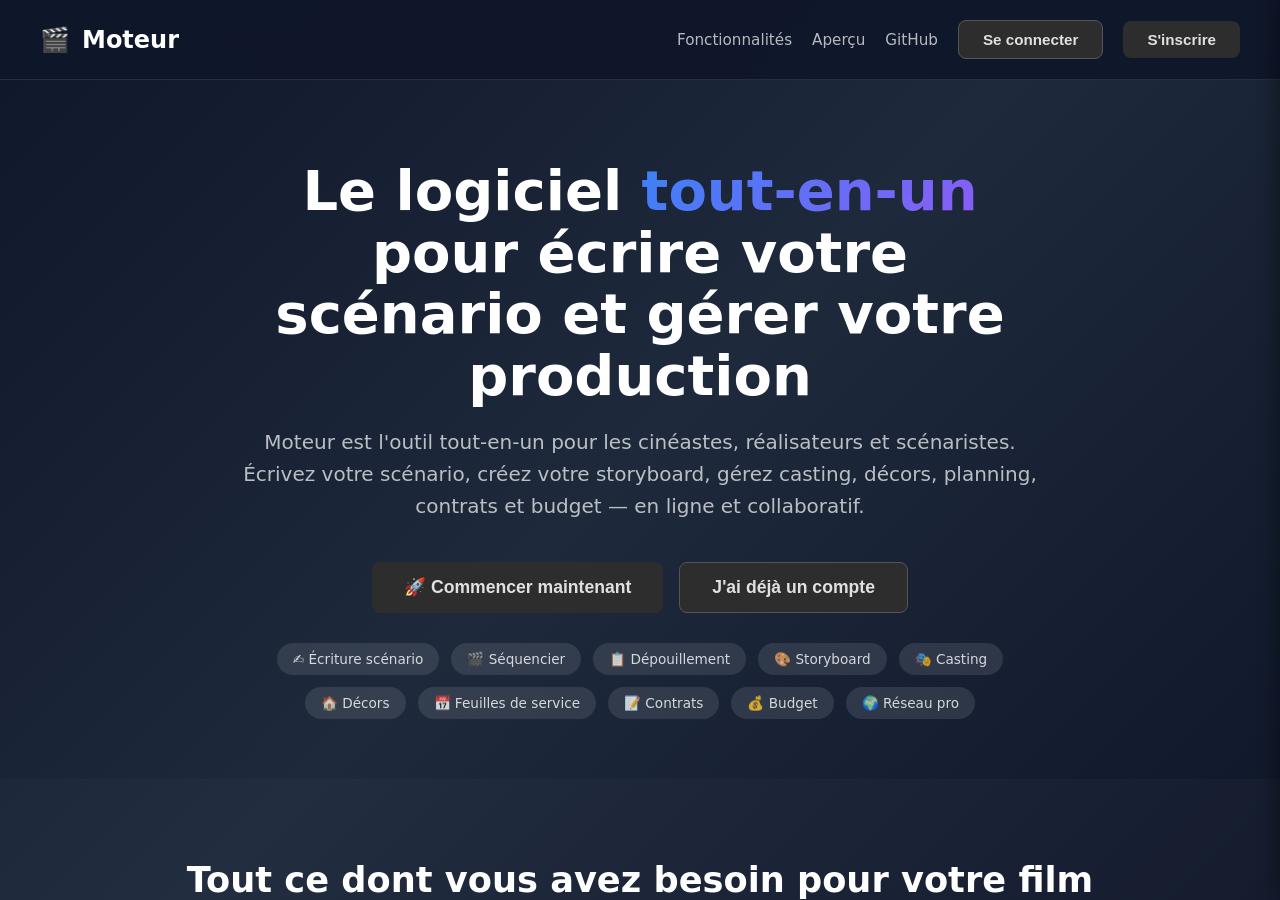
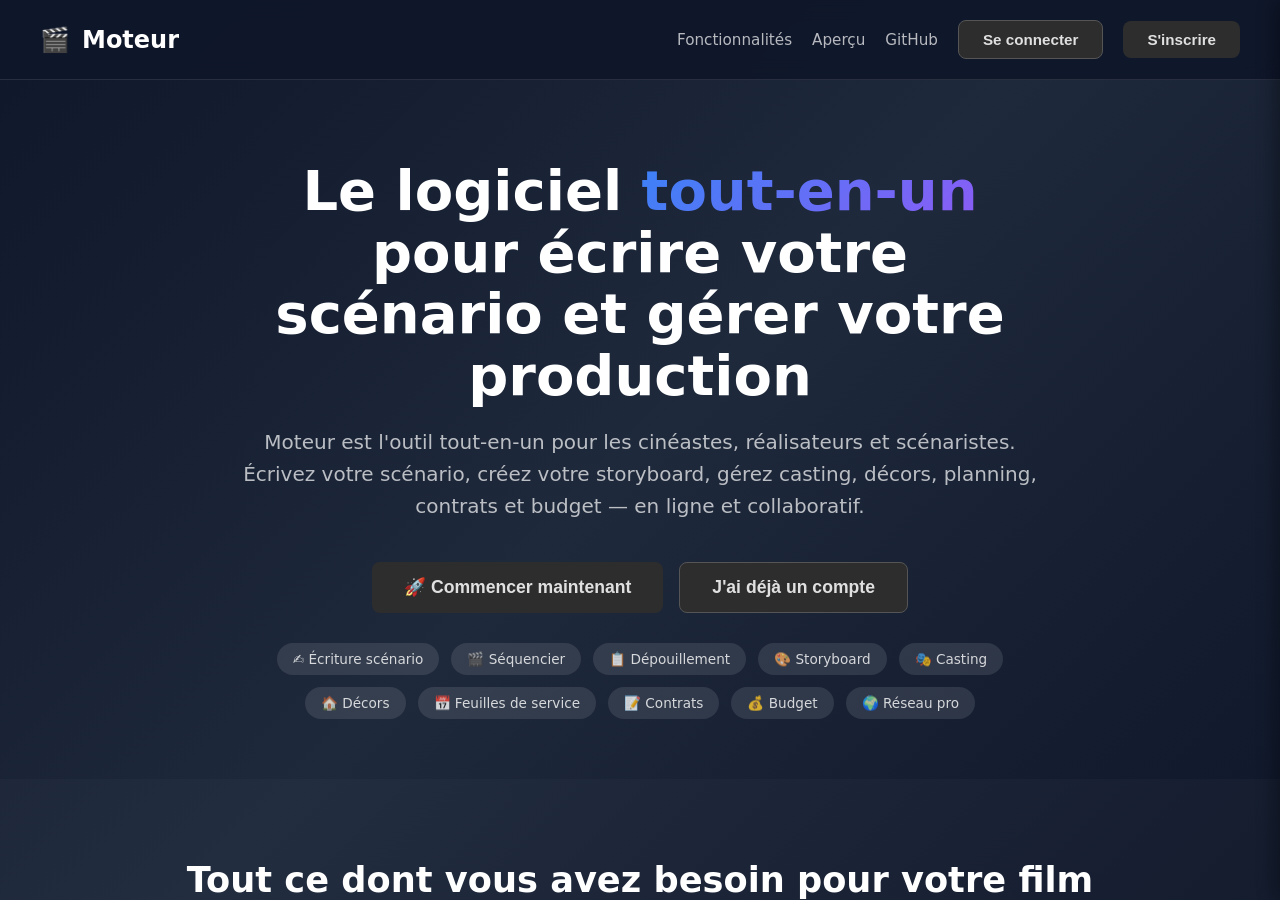
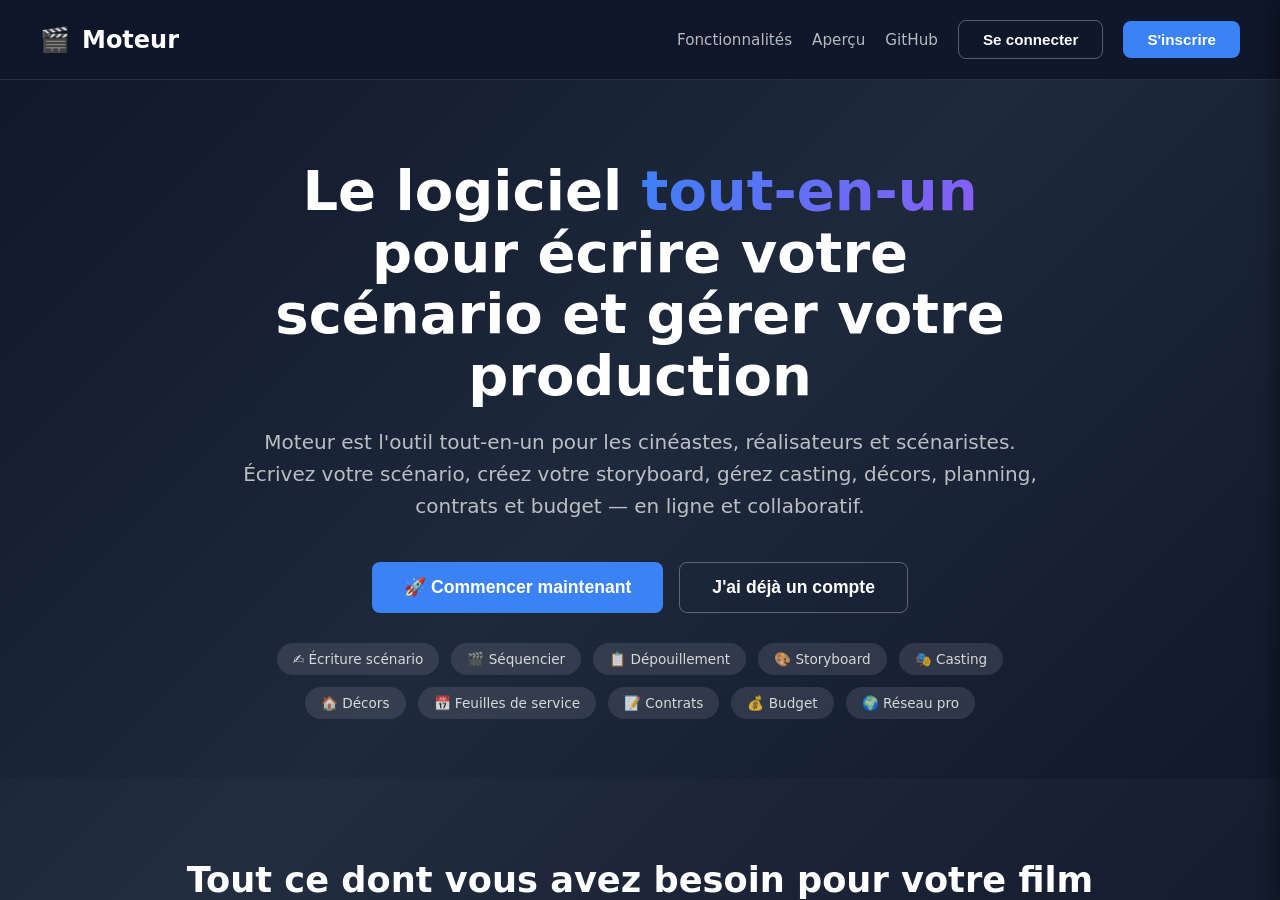
